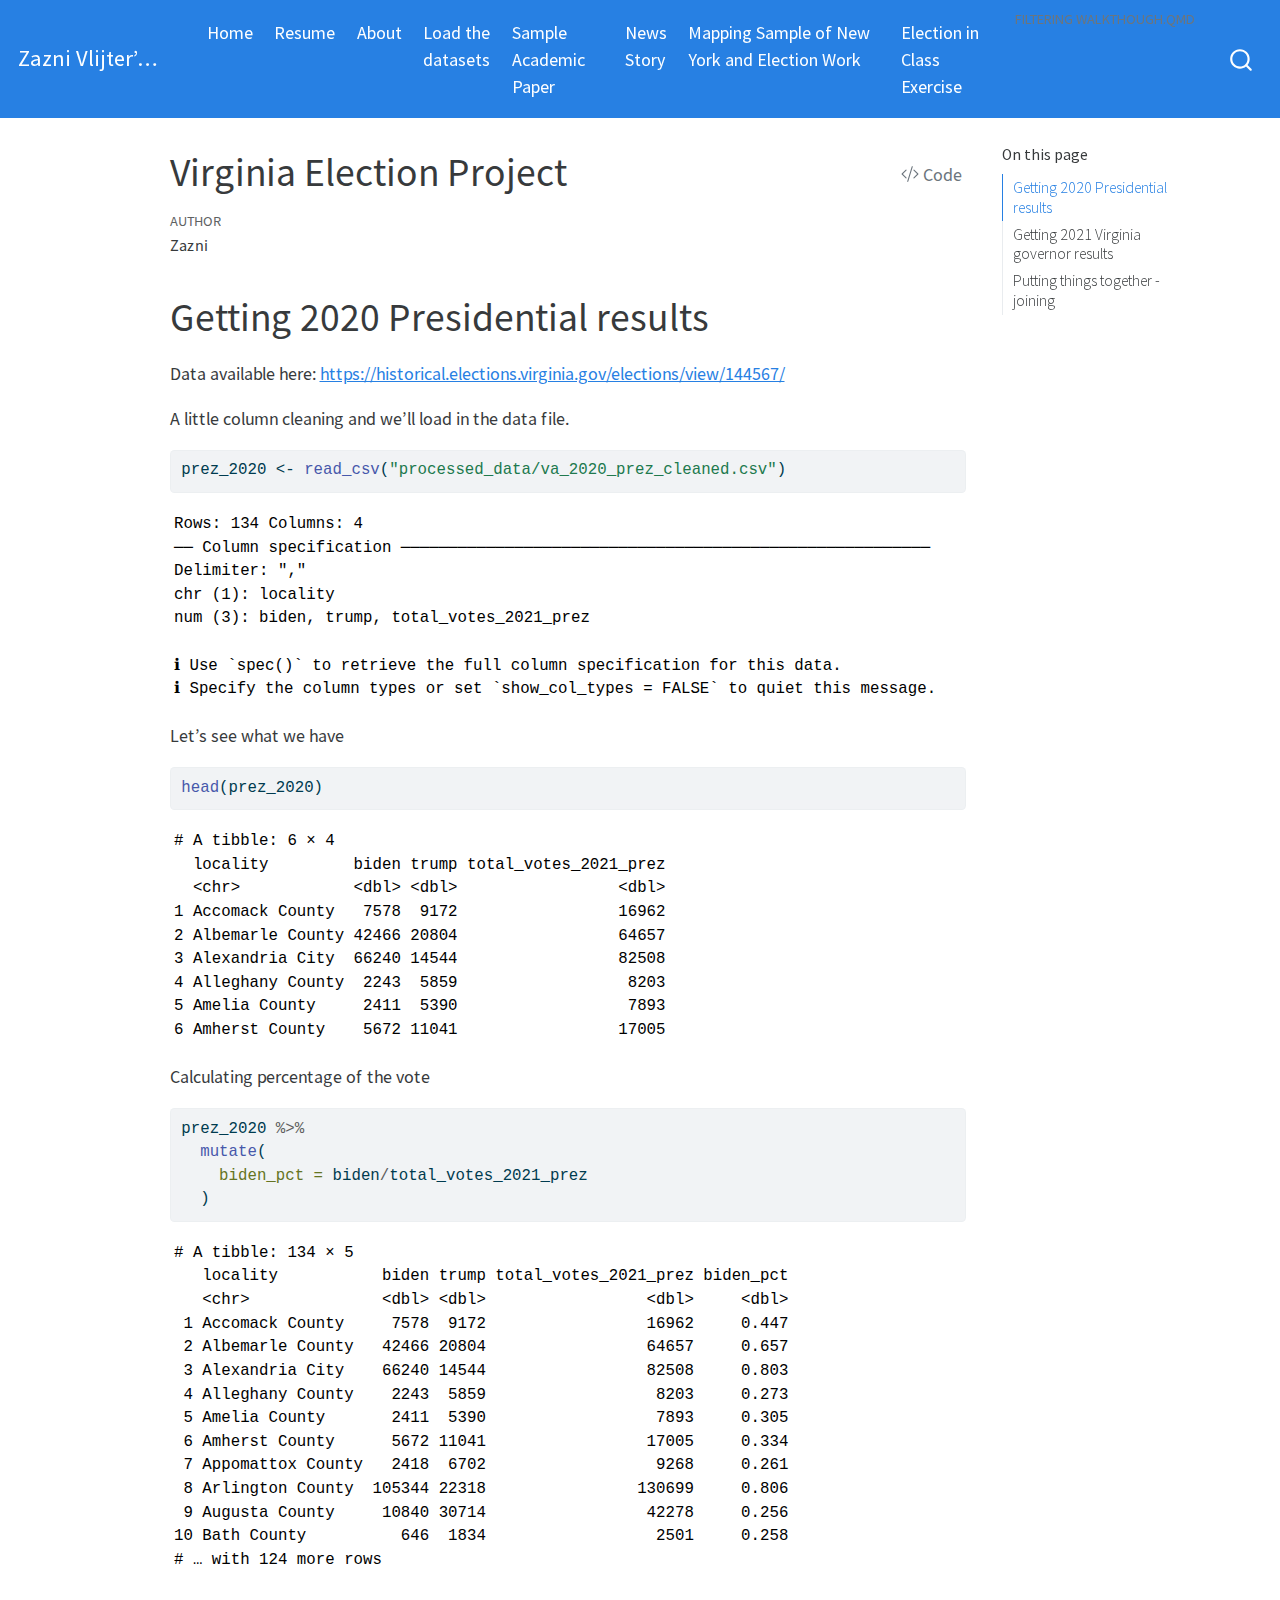
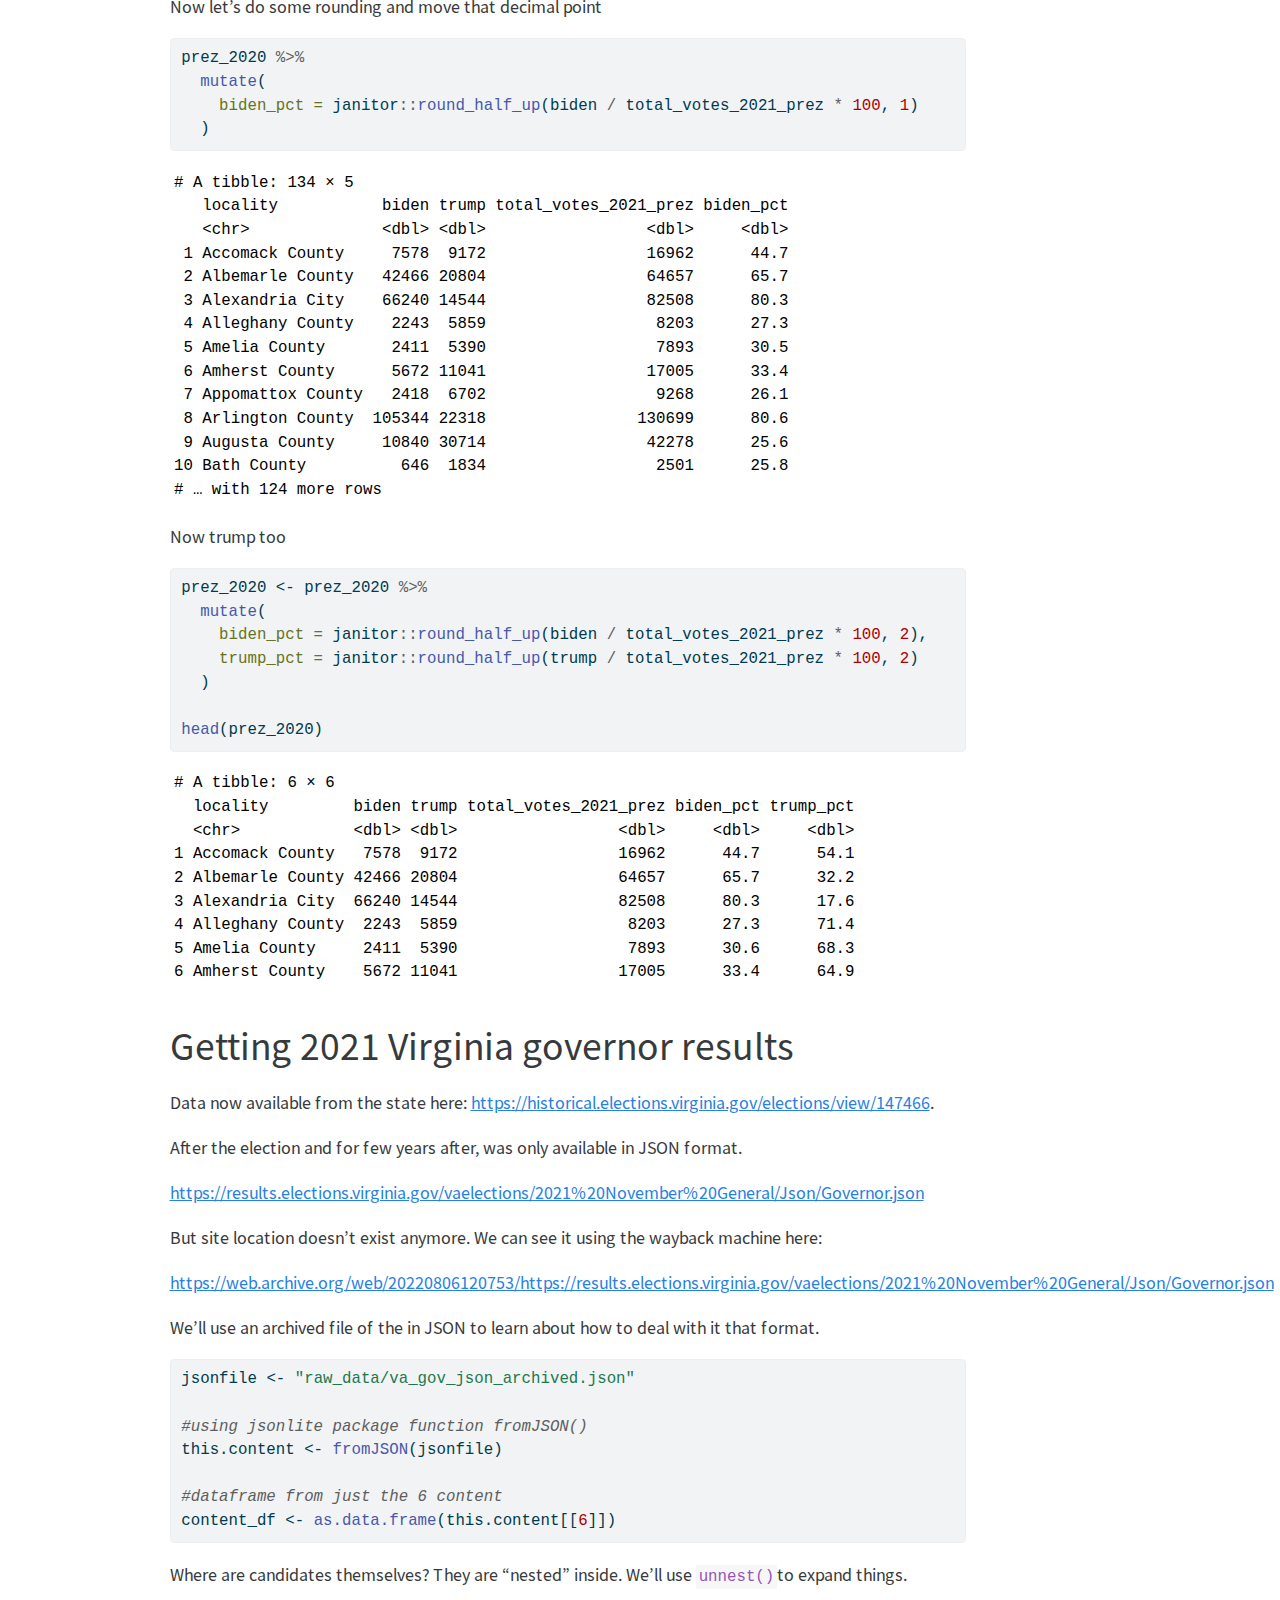
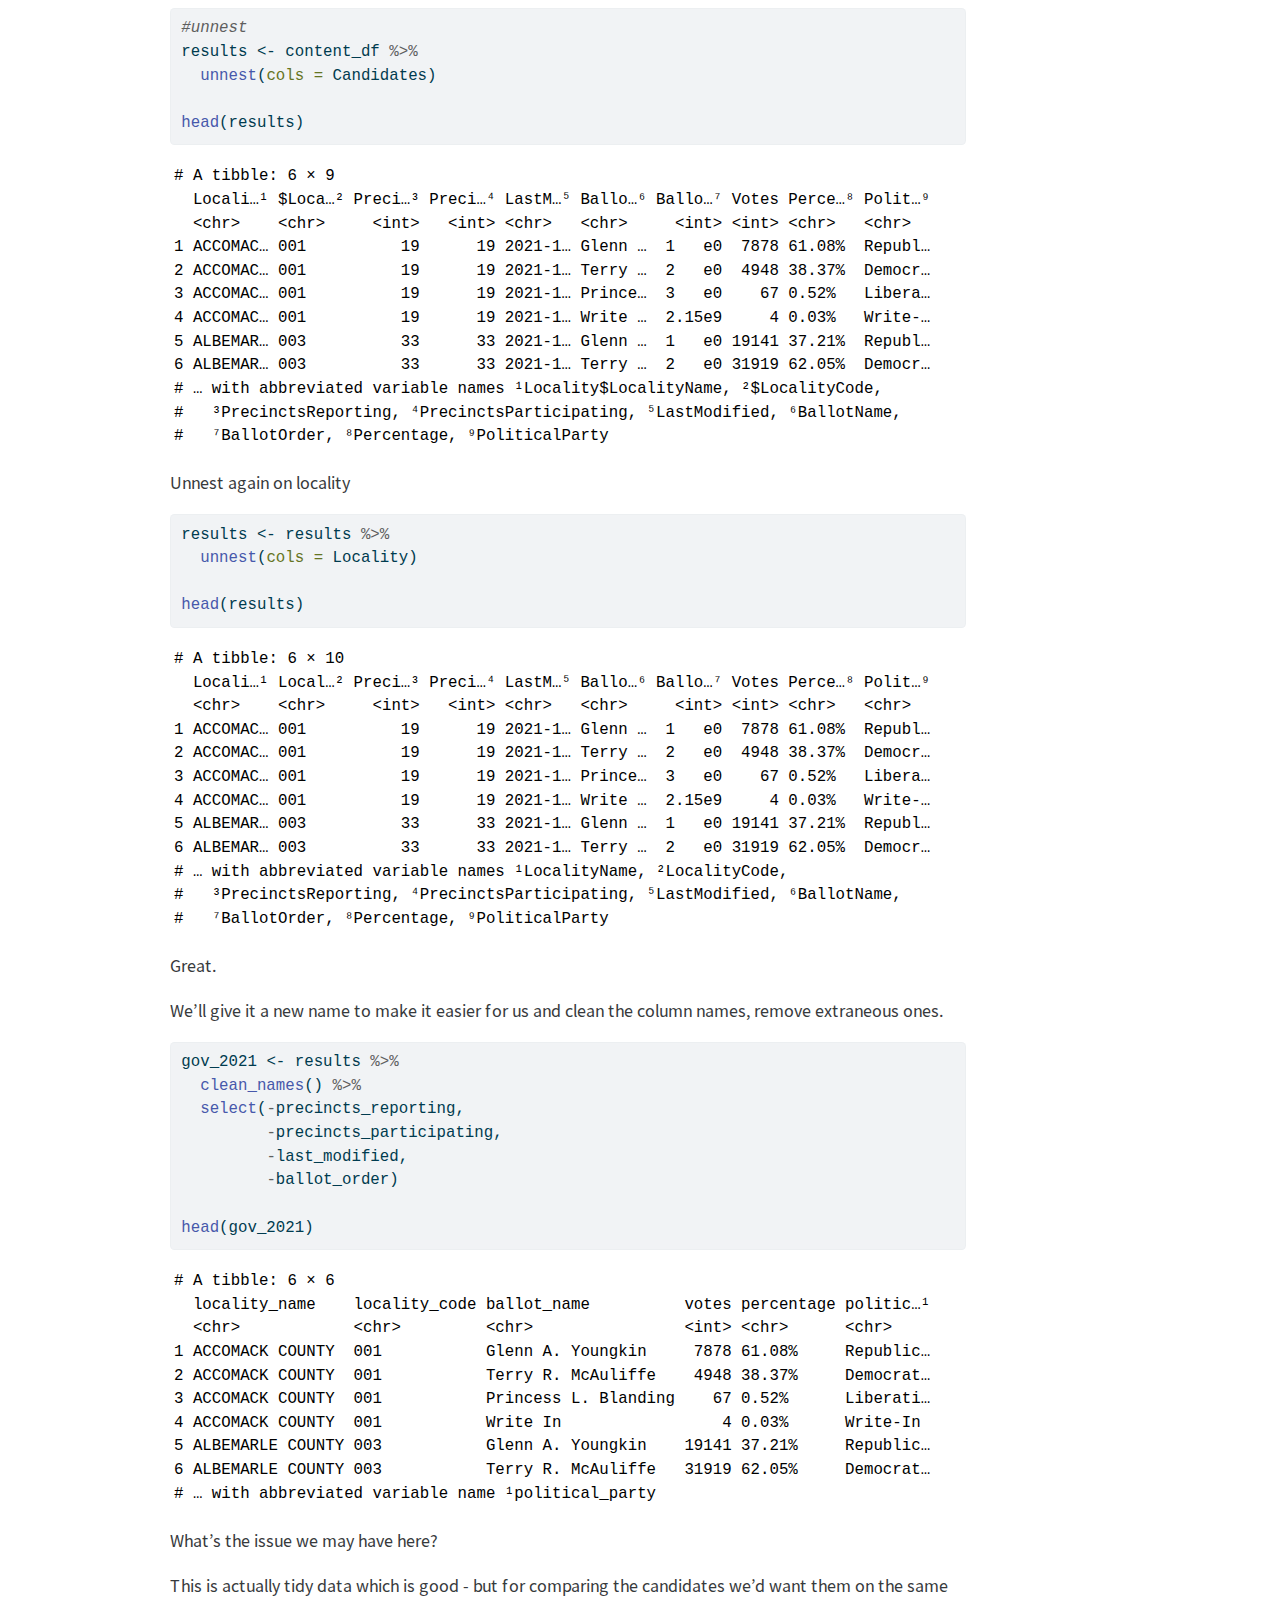
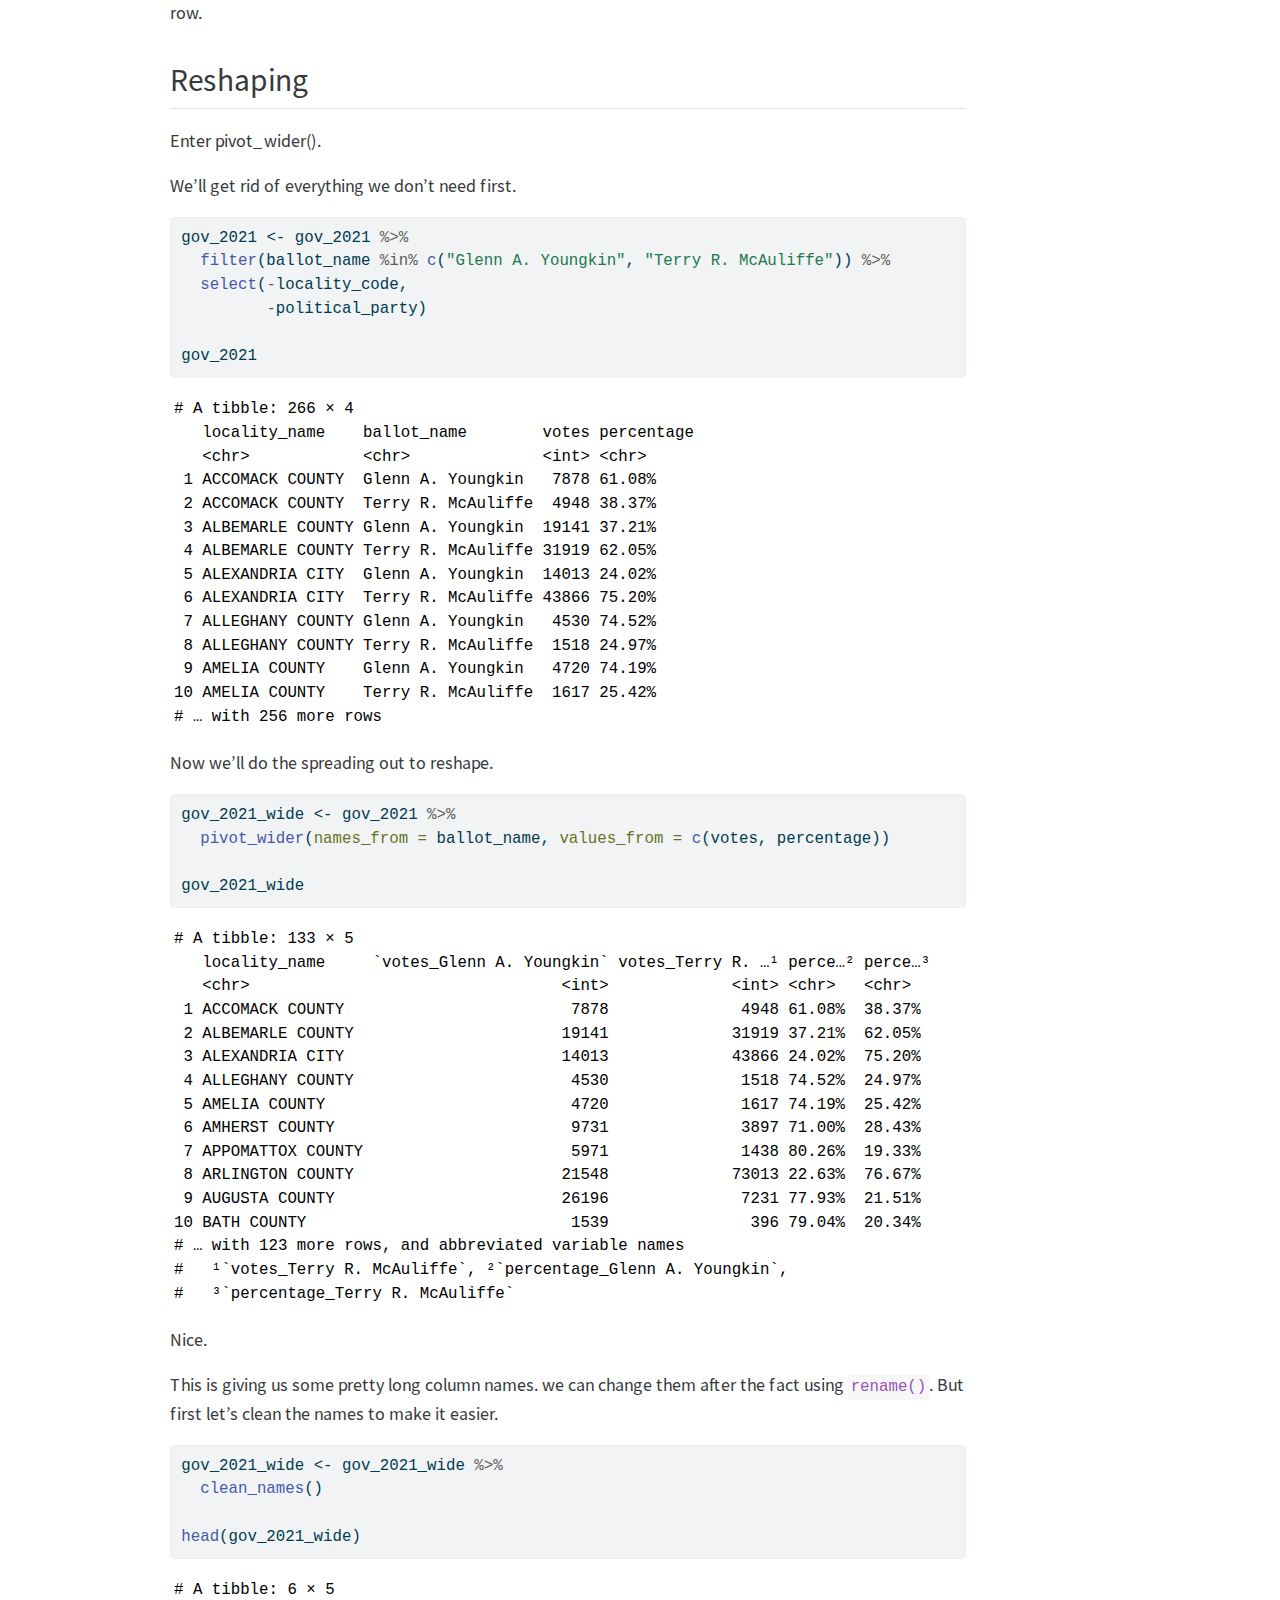
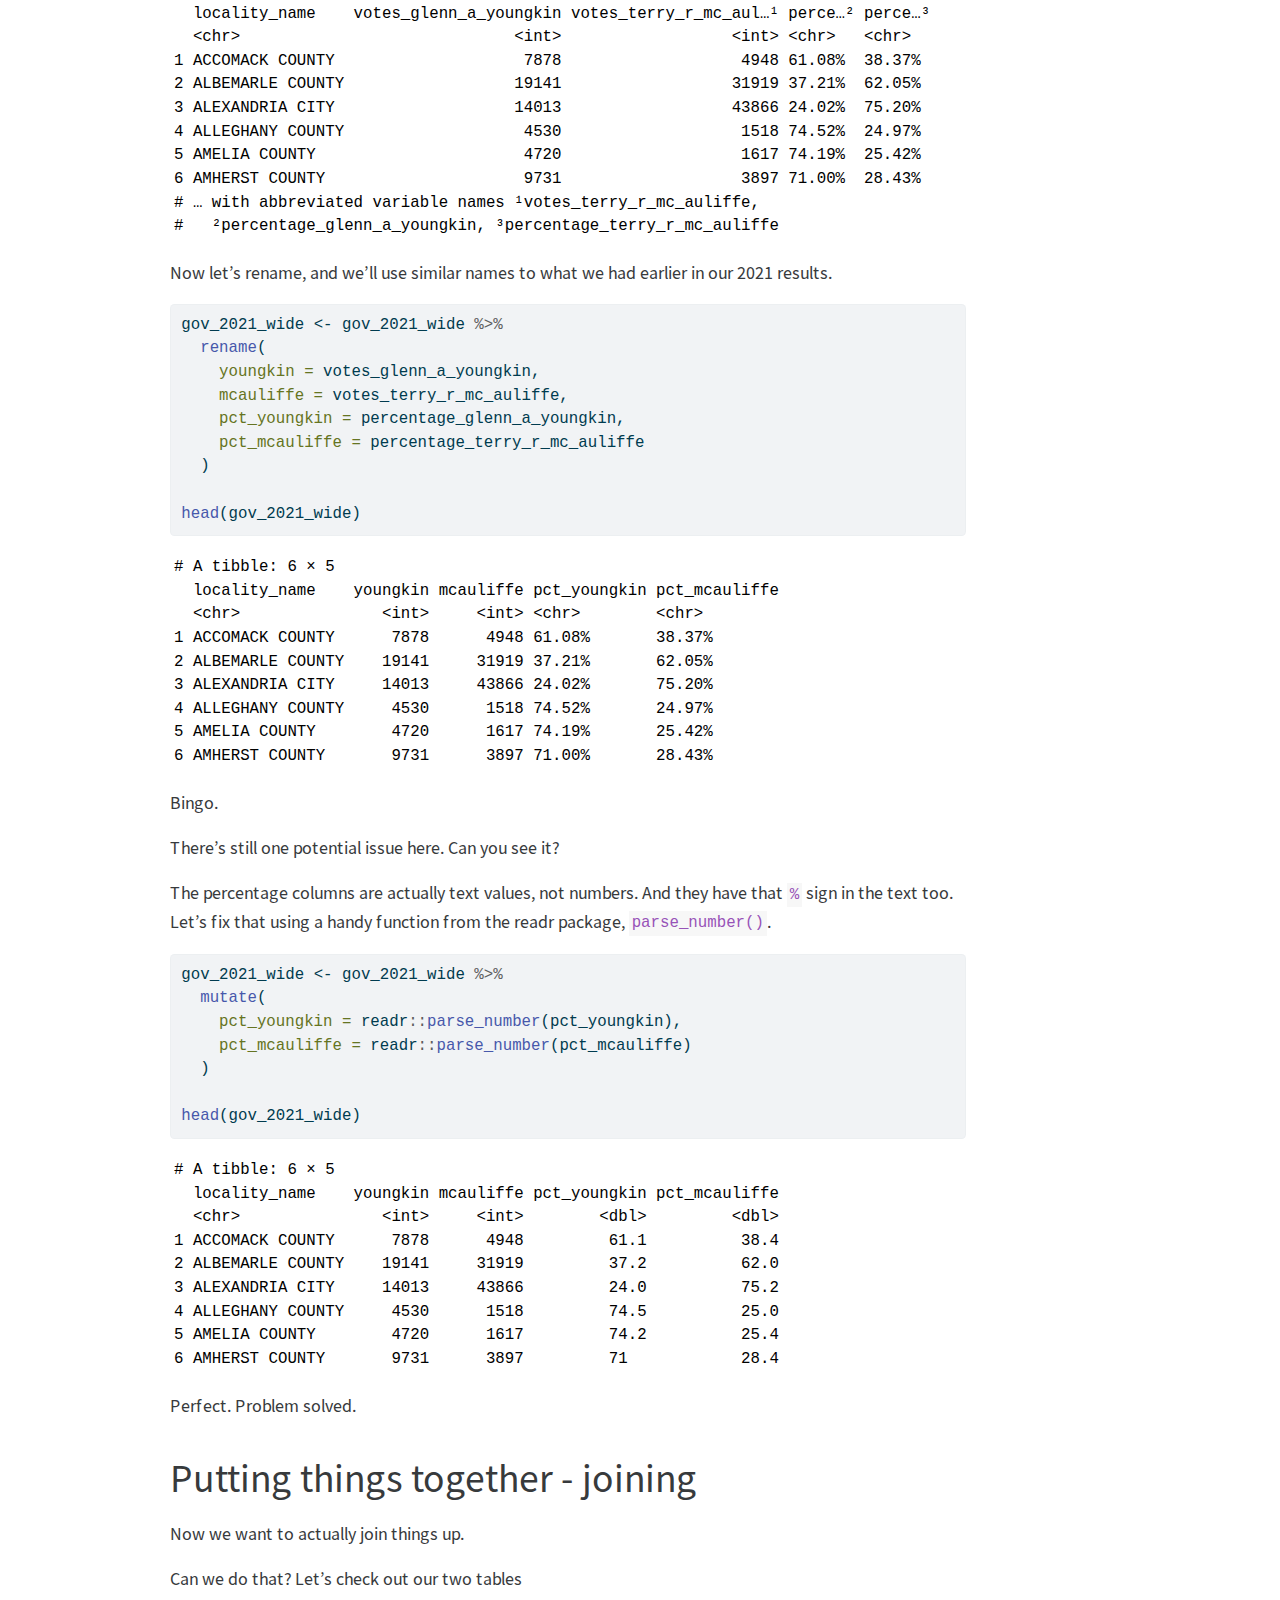
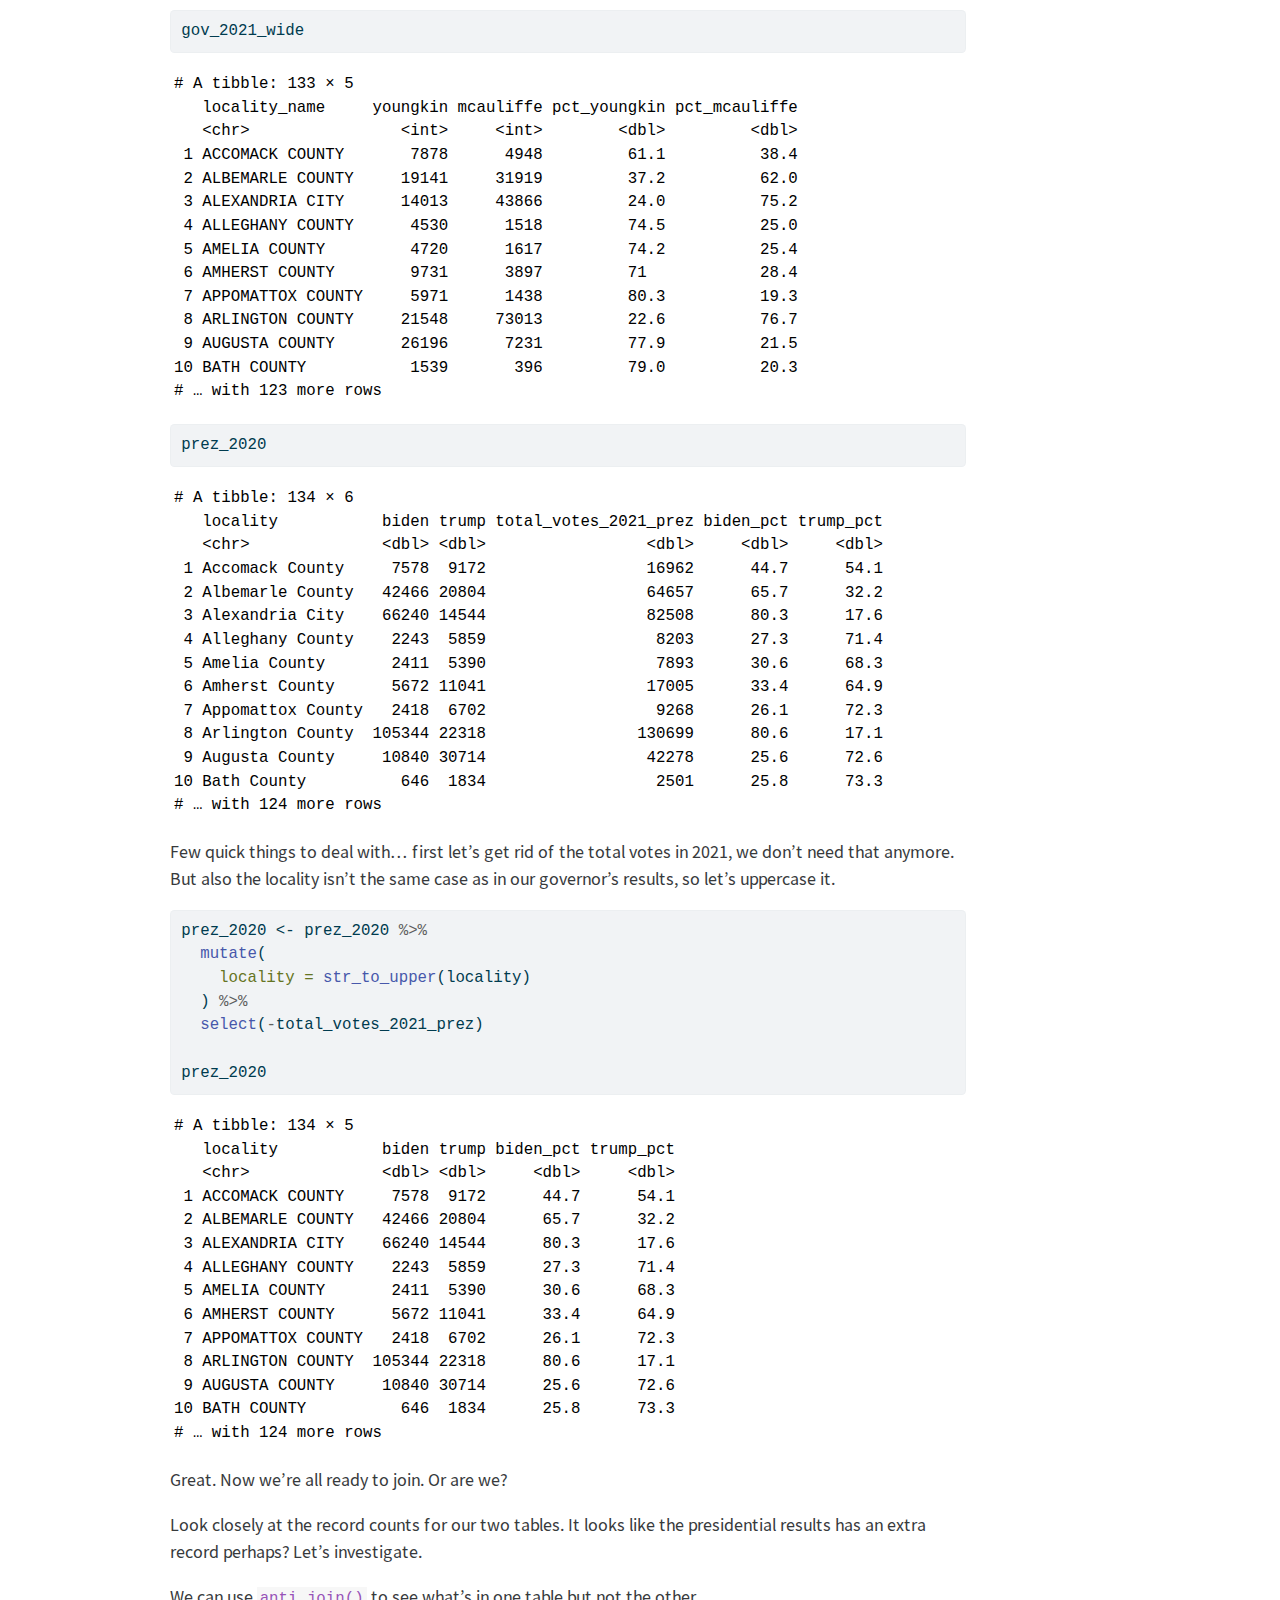
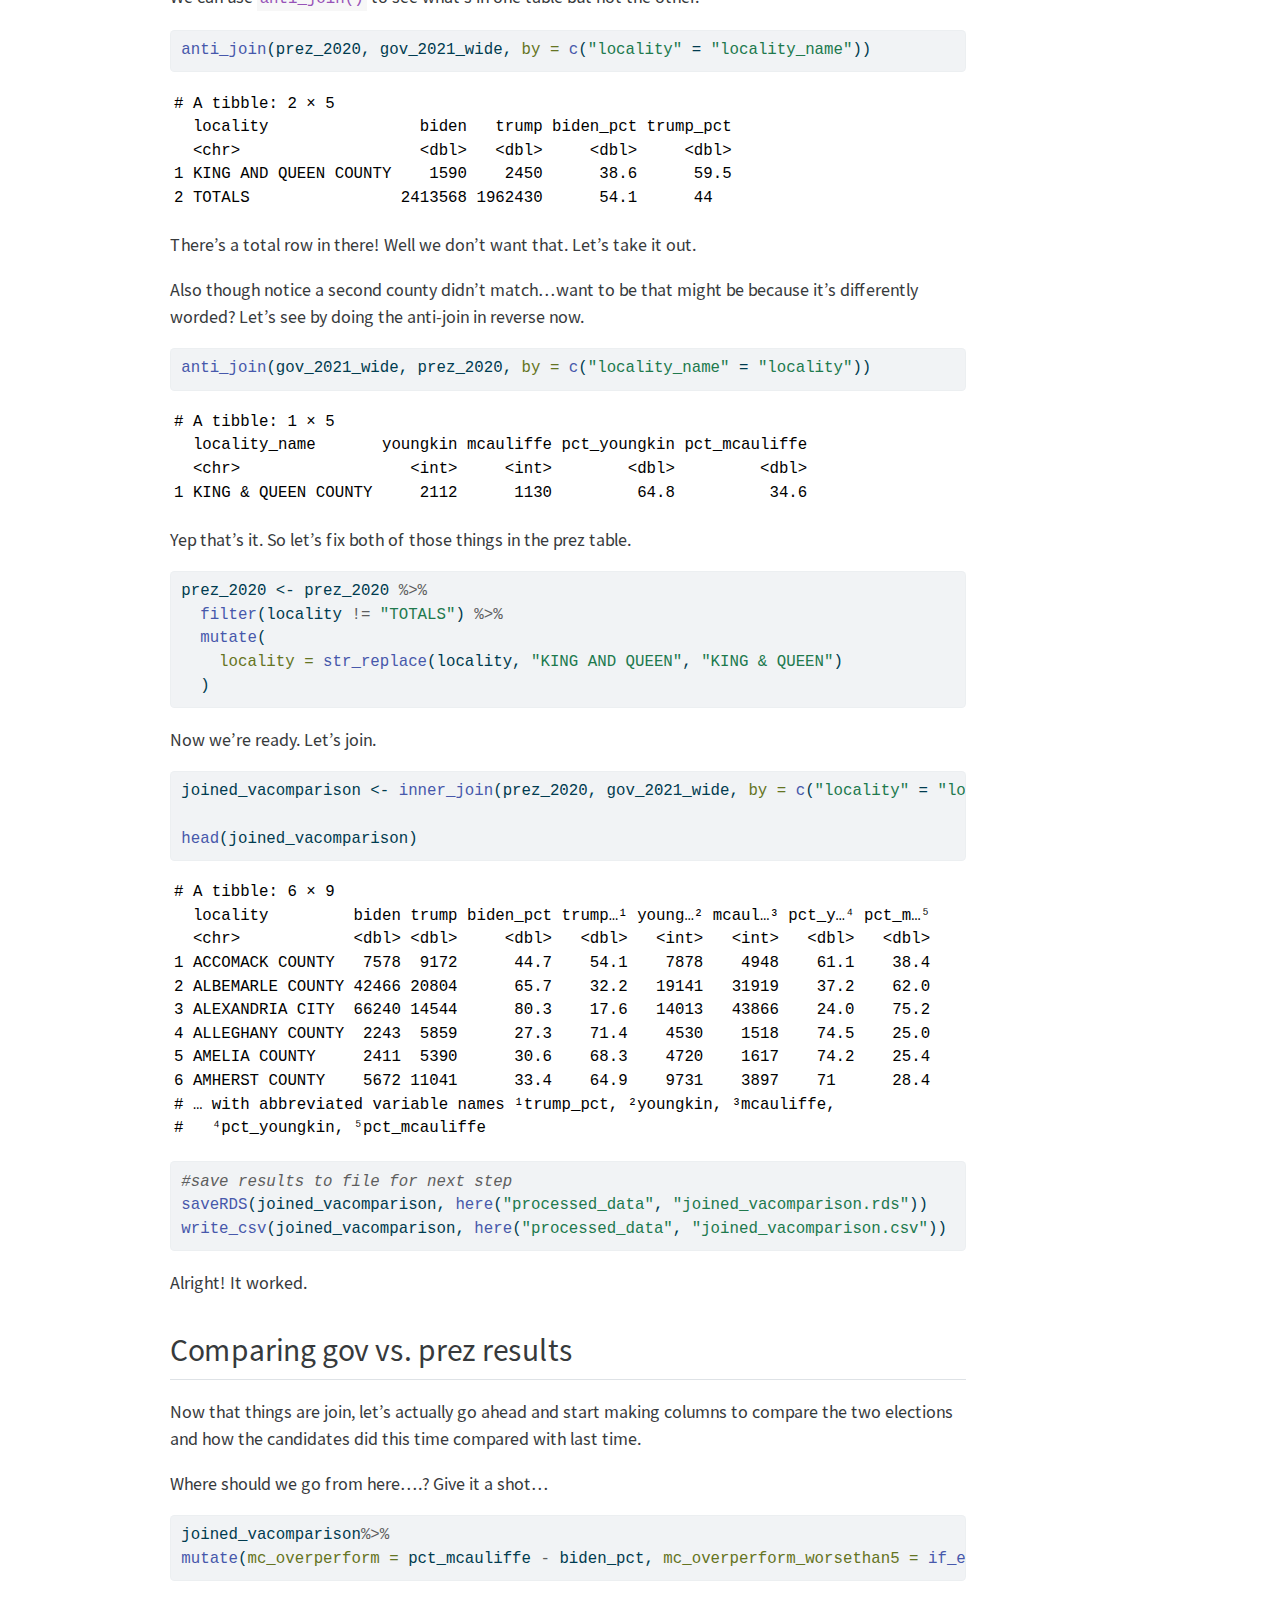
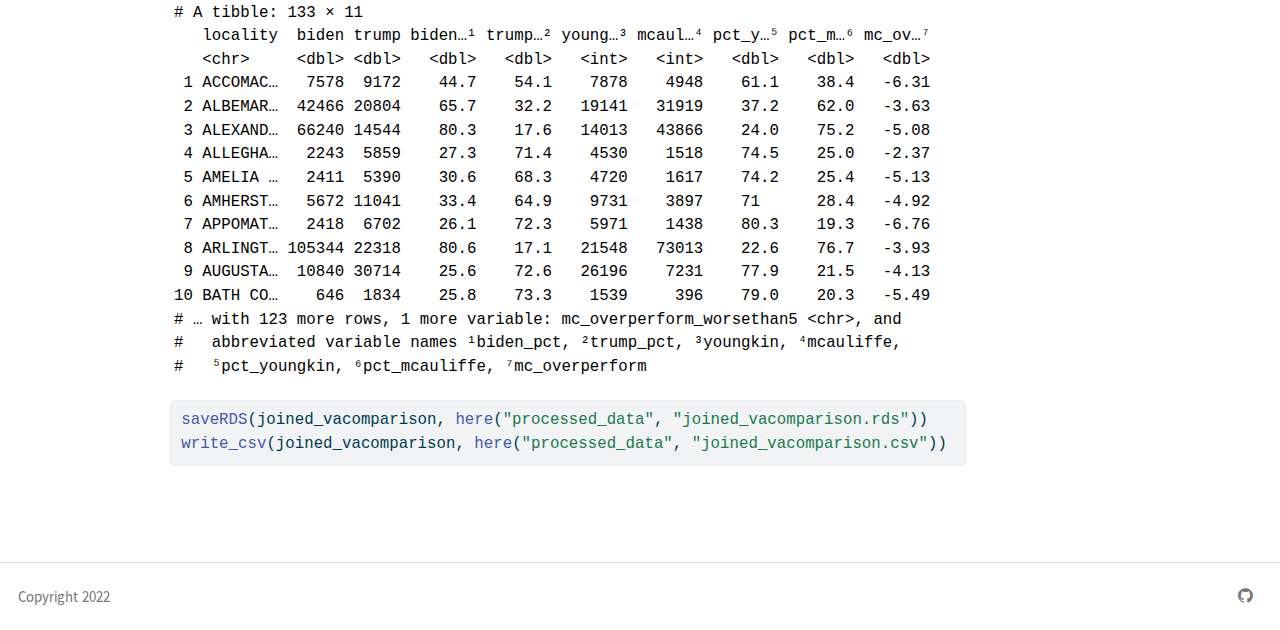
==== docs/01_virginia_election_project_datawrangling.html @ 82a4ec62 "commit all" ====
<!DOCTYPE html>
<html xmlns="http://www.w3.org/1999/xhtml" lang="en" xml:lang="en"><head>

<meta charset="utf-8">
<meta name="generator" content="quarto-1.2.475">

<meta name="viewport" content="width=device-width, initial-scale=1.0, user-scalable=yes">

<meta name="author" content="Zazni">

<title>Zazni Vlijter’s Website - Virginia Election Project</title>
<style>
code{white-space: pre-wrap;}
span.smallcaps{font-variant: small-caps;}
div.columns{display: flex; gap: min(4vw, 1.5em);}
div.column{flex: auto; overflow-x: auto;}
div.hanging-indent{margin-left: 1.5em; text-indent: -1.5em;}
ul.task-list{list-style: none;}
ul.task-list li input[type="checkbox"] {
width: 0.8em;
margin: 0 0.8em 0.2em -1.6em;
vertical-align: middle;
}
pre > code.sourceCode { white-space: pre; position: relative; }
pre > code.sourceCode > span { display: inline-block; line-height: 1.25; }
pre > code.sourceCode > span:empty { height: 1.2em; }
.sourceCode { overflow: visible; }
code.sourceCode > span { color: inherit; text-decoration: inherit; }
div.sourceCode { margin: 1em 0; }
pre.sourceCode { margin: 0; }
@media screen {
div.sourceCode { overflow: auto; }
}
@media print {
pre > code.sourceCode { white-space: pre-wrap; }
pre > code.sourceCode > span { text-indent: -5em; padding-left: 5em; }
}
pre.numberSource code
{ counter-reset: source-line 0; }
pre.numberSource code > span
{ position: relative; left: -4em; counter-increment: source-line; }
pre.numberSource code > span > a:first-child::before
{ content: counter(source-line);
position: relative; left: -1em; text-align: right; vertical-align: baseline;
border: none; display: inline-block;
-webkit-touch-callout: none; -webkit-user-select: none;
-khtml-user-select: none; -moz-user-select: none;
-ms-user-select: none; user-select: none;
padding: 0 4px; width: 4em;
color: #aaaaaa;
}
pre.numberSource { margin-left: 3em; border-left: 1px solid #aaaaaa; padding-left: 4px; }
div.sourceCode
{ }
@media screen {
pre > code.sourceCode > span > a:first-child::before { text-decoration: underline; }
}
code span.al { color: #ff0000; font-weight: bold; } 
code span.an { color: #60a0b0; font-weight: bold; font-style: italic; } 
code span.at { color: #7d9029; } 
code span.bn { color: #40a070; } 
code span.bu { color: #008000; } 
code span.cf { color: #007020; font-weight: bold; } 
code span.ch { color: #4070a0; } 
code span.cn { color: #880000; } 
code span.co { color: #60a0b0; font-style: italic; } 
code span.cv { color: #60a0b0; font-weight: bold; font-style: italic; } 
code span.do { color: #ba2121; font-style: italic; } 
code span.dt { color: #902000; } 
code span.dv { color: #40a070; } 
code span.er { color: #ff0000; font-weight: bold; } 
code span.ex { } 
code span.fl { color: #40a070; } 
code span.fu { color: #06287e; } 
code span.im { color: #008000; font-weight: bold; } 
code span.in { color: #60a0b0; font-weight: bold; font-style: italic; } 
code span.kw { color: #007020; font-weight: bold; } 
code span.op { color: #666666; } 
code span.ot { color: #007020; } 
code span.pp { color: #bc7a00; } 
code span.sc { color: #4070a0; } 
code span.ss { color: #bb6688; } 
code span.st { color: #4070a0; } 
code span.va { color: #19177c; } 
code span.vs { color: #4070a0; } 
code span.wa { color: #60a0b0; font-weight: bold; font-style: italic; } 
</style>


<script>const headroomChanged = new CustomEvent("quarto-hrChanged", {
  detail: {},
  bubbles: true,
  cancelable: false,
  composed: false,
});

window.document.addEventListener("DOMContentLoaded", function () {
  let init = false;

  function throttle(func, wait) {
    var timeout;
    return function () {
      const context = this;
      const args = arguments;
      const later = function () {
        clearTimeout(timeout);
        timeout = null;
        func.apply(context, args);
      };

      if (!timeout) {
        timeout = setTimeout(later, wait);
      }
    };
  }

  function headerOffset() {
    // Set an offset if there is are fixed top navbar
    const headerEl = window.document.querySelector("header.fixed-top");
    if (headerEl) {
      return headerEl.clientHeight;
    } else {
      return 0;
    }
  }

  function footerOffset() {
    const footerEl = window.document.querySelector("footer.footer");
    if (footerEl) {
      return footerEl.clientHeight;
    } else {
      return 0;
    }
  }

  function updateDocumentOffsetWithoutAnimation() {
    updateDocumentOffset(false);
  }

  function updateDocumentOffset(animated) {
    // set body offset
    const topOffset = headerOffset();
    const bodyOffset = topOffset + footerOffset();
    const bodyEl = window.document.body;
    bodyEl.setAttribute("data-bs-offset", topOffset);
    bodyEl.style.paddingTop = topOffset + "px";

    // deal with sidebar offsets
    const sidebars = window.document.querySelectorAll(
      ".sidebar, .headroom-target"
    );
    sidebars.forEach((sidebar) => {
      if (!animated) {
        sidebar.classList.add("notransition");
        // Remove the no transition class after the animation has time to complete
        setTimeout(function () {
          sidebar.classList.remove("notransition");
        }, 201);
      }

      if (window.Headroom && sidebar.classList.contains("sidebar-unpinned")) {
        sidebar.style.top = "0";
        sidebar.style.maxHeight = "100vh";
      } else {
        sidebar.style.top = topOffset + "px";
        sidebar.style.maxHeight = "calc(100vh - " + topOffset + "px)";
      }
    });

    // allow space for footer
    const mainContainer = window.document.querySelector(".quarto-container");
    if (mainContainer) {
      mainContainer.style.minHeight = "calc(100vh - " + bodyOffset + "px)";
    }

    // link offset
    let linkStyle = window.document.querySelector("#quarto-target-style");
    if (!linkStyle) {
      linkStyle = window.document.createElement("style");
      linkStyle.setAttribute("id", "quarto-target-style");
      window.document.head.appendChild(linkStyle);
    }
    while (linkStyle.firstChild) {
      linkStyle.removeChild(linkStyle.firstChild);
    }
    if (topOffset > 0) {
      linkStyle.appendChild(
        window.document.createTextNode(`
      section:target::before {
        content: "";
        display: block;
        height: ${topOffset}px;
        margin: -${topOffset}px 0 0;
      }`)
      );
    }
    if (init) {
      window.dispatchEvent(headroomChanged);
    }
    init = true;
  }

  // initialize headroom
  var header = window.document.querySelector("#quarto-header");
  if (header && window.Headroom) {
    const headroom = new window.Headroom(header, {
      tolerance: 5,
      onPin: function () {
        const sidebars = window.document.querySelectorAll(
          ".sidebar, .headroom-target"
        );
        sidebars.forEach((sidebar) => {
          sidebar.classList.remove("sidebar-unpinned");
        });
        updateDocumentOffset();
      },
      onUnpin: function () {
        const sidebars = window.document.querySelectorAll(
          ".sidebar, .headroom-target"
        );
        sidebars.forEach((sidebar) => {
          sidebar.classList.add("sidebar-unpinned");
        });
        updateDocumentOffset();
      },
    });
    headroom.init();

    let frozen = false;
    window.quartoToggleHeadroom = function () {
      if (frozen) {
        headroom.unfreeze();
        frozen = false;
      } else {
        headroom.freeze();
        frozen = true;
      }
    };
  }

  // Observe size changed for the header
  const headerEl = window.document.querySelector("header.fixed-top");
  if (headerEl && window.ResizeObserver) {
    const observer = new window.ResizeObserver(
      updateDocumentOffsetWithoutAnimation
    );
    observer.observe(headerEl, {
      attributes: true,
      childList: true,
      characterData: true,
    });
  } else {
    window.addEventListener(
      "resize",
      throttle(updateDocumentOffsetWithoutAnimation, 50)
    );
  }
  setTimeout(updateDocumentOffsetWithoutAnimation, 250);

  // fixup index.html links if we aren't on the filesystem
  if (window.location.protocol !== "file:") {
    const links = window.document.querySelectorAll("a");
    for (let i = 0; i < links.length; i++) {
      links[i].href = links[i].href.replace(/\/index\.html/, "/");
    }

    // Fixup any sharing links that require urls
    // Append url to any sharing urls
    const sharingLinks = window.document.querySelectorAll(
      "a.sidebar-tools-main-item"
    );
    for (let i = 0; i < sharingLinks.length; i++) {
      const sharingLink = sharingLinks[i];
      const href = sharingLink.getAttribute("href");
      if (href) {
        sharingLink.setAttribute(
          "href",
          href.replace("|url|", window.location.href)
        );
      }
    }

    // Scroll the active navigation item into view, if necessary
    const navSidebar = window.document.querySelector("nav#quarto-sidebar");
    if (navSidebar) {
      // Find the active item
      const activeItem = navSidebar.querySelector("li.sidebar-item a.active");
      if (activeItem) {
        // Wait for the scroll height and height to resolve by observing size changes on the
        // nav element that is scrollable
        const resizeObserver = new ResizeObserver((_entries) => {
          // The bottom of the element
          const elBottom = activeItem.offsetTop;
          const viewBottom = navSidebar.scrollTop + navSidebar.clientHeight;

          // The element height and scroll height are the same, then we are still loading
          if (viewBottom !== navSidebar.scrollHeight) {
            // Determine if the item isn't visible and scroll to it
            if (elBottom >= viewBottom) {
              navSidebar.scrollTop = elBottom;
            }

            // stop observing now since we've completed the scroll
            resizeObserver.unobserve(navSidebar);
          }
        });
        resizeObserver.observe(navSidebar);
      }
    }
  }
});
</script>
<script>/*!
 * headroom.js v0.12.0 - Give your page some headroom. Hide your header until you need it
 * Copyright (c) 2020 Nick Williams - http://wicky.nillia.ms/headroom.js
 * License: MIT
 */

!function(t,n){"object"==typeof exports&&"undefined"!=typeof module?module.exports=n():"function"==typeof define&&define.amd?define(n):(t=t||self).Headroom=n()}(this,function(){"use strict";function t(){return"undefined"!=typeof window}function d(t){return function(t){return t&&t.document&&function(t){return 9===t.nodeType}(t.document)}(t)?function(t){var n=t.document,o=n.body,s=n.documentElement;return{scrollHeight:function(){return Math.max(o.scrollHeight,s.scrollHeight,o.offsetHeight,s.offsetHeight,o.clientHeight,s.clientHeight)},height:function(){return t.innerHeight||s.clientHeight||o.clientHeight},scrollY:function(){return void 0!==t.pageYOffset?t.pageYOffset:(s||o.parentNode||o).scrollTop}}}(t):function(t){return{scrollHeight:function(){return Math.max(t.scrollHeight,t.offsetHeight,t.clientHeight)},height:function(){return Math.max(t.offsetHeight,t.clientHeight)},scrollY:function(){return t.scrollTop}}}(t)}function n(t,s,e){var n,o=function(){var n=!1;try{var t={get passive(){n=!0}};window.addEventListener("test",t,t),window.removeEventListener("test",t,t)}catch(t){n=!1}return n}(),i=!1,r=d(t),l=r.scrollY(),a={};function c(){var t=Math.round(r.scrollY()),n=r.height(),o=r.scrollHeight();a.scrollY=t,a.lastScrollY=l,a.direction=l<t?"down":"up",a.distance=Math.abs(t-l),a.isOutOfBounds=t<0||o<t+n,a.top=t<=s.offset[a.direction],a.bottom=o<=t+n,a.toleranceExceeded=a.distance>s.tolerance[a.direction],e(a),l=t,i=!1}function h(){i||(i=!0,n=requestAnimationFrame(c))}var u=!!o&&{passive:!0,capture:!1};return t.addEventListener("scroll",h,u),c(),{destroy:function(){cancelAnimationFrame(n),t.removeEventListener("scroll",h,u)}}}function o(t){return t===Object(t)?t:{down:t,up:t}}function s(t,n){n=n||{},Object.assign(this,s.options,n),this.classes=Object.assign({},s.options.classes,n.classes),this.elem=t,this.tolerance=o(this.tolerance),this.offset=o(this.offset),this.initialised=!1,this.frozen=!1}return s.prototype={constructor:s,init:function(){return s.cutsTheMustard&&!this.initialised&&(this.addClass("initial"),this.initialised=!0,setTimeout(function(t){t.scrollTracker=n(t.scroller,{offset:t.offset,tolerance:t.tolerance},t.update.bind(t))},100,this)),this},destroy:function(){this.initialised=!1,Object.keys(this.classes).forEach(this.removeClass,this),this.scrollTracker.destroy()},unpin:function(){!this.hasClass("pinned")&&this.hasClass("unpinned")||(this.addClass("unpinned"),this.removeClass("pinned"),this.onUnpin&&this.onUnpin.call(this))},pin:function(){this.hasClass("unpinned")&&(this.addClass("pinned"),this.removeClass("unpinned"),this.onPin&&this.onPin.call(this))},freeze:function(){this.frozen=!0,this.addClass("frozen")},unfreeze:function(){this.frozen=!1,this.removeClass("frozen")},top:function(){this.hasClass("top")||(this.addClass("top"),this.removeClass("notTop"),this.onTop&&this.onTop.call(this))},notTop:function(){this.hasClass("notTop")||(this.addClass("notTop"),this.removeClass("top"),this.onNotTop&&this.onNotTop.call(this))},bottom:function(){this.hasClass("bottom")||(this.addClass("bottom"),this.removeClass("notBottom"),this.onBottom&&this.onBottom.call(this))},notBottom:function(){this.hasClass("notBottom")||(this.addClass("notBottom"),this.removeClass("bottom"),this.onNotBottom&&this.onNotBottom.call(this))},shouldUnpin:function(t){return"down"===t.direction&&!t.top&&t.toleranceExceeded},shouldPin:function(t){return"up"===t.direction&&t.toleranceExceeded||t.top},addClass:function(t){this.elem.classList.add.apply(this.elem.classList,this.classes[t].split(" "))},removeClass:function(t){this.elem.classList.remove.apply(this.elem.classList,this.classes[t].split(" "))},hasClass:function(t){return this.classes[t].split(" ").every(function(t){return this.classList.contains(t)},this.elem)},update:function(t){t.isOutOfBounds||!0!==this.frozen&&(t.top?this.top():this.notTop(),t.bottom?this.bottom():this.notBottom(),this.shouldUnpin(t)?this.unpin():this.shouldPin(t)&&this.pin())}},s.options={tolerance:{up:0,down:0},offset:0,scroller:t()?window:null,classes:{frozen:"headroom--frozen",pinned:"headroom--pinned",unpinned:"headroom--unpinned",top:"headroom--top",notTop:"headroom--not-top",bottom:"headroom--bottom",notBottom:"headroom--not-bottom",initial:"headroom"}},s.cutsTheMustard=!!(t()&&function(){}.bind&&"classList"in document.documentElement&&Object.assign&&Object.keys&&requestAnimationFrame),s});
</script>
<script>/*!
 * clipboard.js v2.0.10
 * https://clipboardjs.com/
 *
 * Licensed MIT © Zeno Rocha
 */
!function(t,e){"object"==typeof exports&&"object"==typeof module?module.exports=e():"function"==typeof define&&define.amd?define([],e):"object"==typeof exports?exports.ClipboardJS=e():t.ClipboardJS=e()}(this,function(){return n={686:function(t,e,n){"use strict";n.d(e,{default:function(){return o}});var e=n(279),i=n.n(e),e=n(370),u=n.n(e),e=n(817),c=n.n(e);function a(t){try{return document.execCommand(t)}catch(t){return}}var f=function(t){t=c()(t);return a("cut"),t};var l=function(t){var e,n,o,r=1<arguments.length&&void 0!==arguments[1]?arguments[1]:{container:document.body},i="";return"string"==typeof t?(e=t,n="rtl"===document.documentElement.getAttribute("dir"),(o=document.createElement("textarea")).style.fontSize="12pt",o.style.border="0",o.style.padding="0",o.style.margin="0",o.style.position="absolute",o.style[n?"right":"left"]="-9999px",n=window.pageYOffset||document.documentElement.scrollTop,o.style.top="".concat(n,"px"),o.setAttribute("readonly",""),o.value=e,o=o,r.container.appendChild(o),i=c()(o),a("copy"),o.remove()):(i=c()(t),a("copy")),i};function r(t){return(r="function"==typeof Symbol&&"symbol"==typeof Symbol.iterator?function(t){return typeof t}:function(t){return t&&"function"==typeof Symbol&&t.constructor===Symbol&&t!==Symbol.prototype?"symbol":typeof t})(t)}var s=function(){var t=0<arguments.length&&void 0!==arguments[0]?arguments[0]:{},e=t.action,n=void 0===e?"copy":e,o=t.container,e=t.target,t=t.text;if("copy"!==n&&"cut"!==n)throw new Error('Invalid "action" value, use either "copy" or "cut"');if(void 0!==e){if(!e||"object"!==r(e)||1!==e.nodeType)throw new Error('Invalid "target" value, use a valid Element');if("copy"===n&&e.hasAttribute("disabled"))throw new Error('Invalid "target" attribute. Please use "readonly" instead of "disabled" attribute');if("cut"===n&&(e.hasAttribute("readonly")||e.hasAttribute("disabled")))throw new Error('Invalid "target" attribute. You can\'t cut text from elements with "readonly" or "disabled" attributes')}return t?l(t,{container:o}):e?"cut"===n?f(e):l(e,{container:o}):void 0};function p(t){return(p="function"==typeof Symbol&&"symbol"==typeof Symbol.iterator?function(t){return typeof t}:function(t){return t&&"function"==typeof Symbol&&t.constructor===Symbol&&t!==Symbol.prototype?"symbol":typeof t})(t)}function d(t,e){for(var n=0;n<e.length;n++){var o=e[n];o.enumerable=o.enumerable||!1,o.configurable=!0,"value"in o&&(o.writable=!0),Object.defineProperty(t,o.key,o)}}function y(t,e){return(y=Object.setPrototypeOf||function(t,e){return t.__proto__=e,t})(t,e)}function h(n){var o=function(){if("undefined"==typeof Reflect||!Reflect.construct)return!1;if(Reflect.construct.sham)return!1;if("function"==typeof Proxy)return!0;try{return Date.prototype.toString.call(Reflect.construct(Date,[],function(){})),!0}catch(t){return!1}}();return function(){var t,e=m(n);return t=o?(t=m(this).constructor,Reflect.construct(e,arguments,t)):e.apply(this,arguments),e=this,!(t=t)||"object"!==p(t)&&"function"!=typeof t?function(t){if(void 0!==t)return t;throw new ReferenceError("this hasn't been initialised - super() hasn't been called")}(e):t}}function m(t){return(m=Object.setPrototypeOf?Object.getPrototypeOf:function(t){return t.__proto__||Object.getPrototypeOf(t)})(t)}function v(t,e){t="data-clipboard-".concat(t);if(e.hasAttribute(t))return e.getAttribute(t)}var o=function(){!function(t,e){if("function"!=typeof e&&null!==e)throw new TypeError("Super expression must either be null or a function");t.prototype=Object.create(e&&e.prototype,{constructor:{value:t,writable:!0,configurable:!0}}),e&&y(t,e)}(r,i());var t,e,n,o=h(r);function r(t,e){var n;return function(t){if(!(t instanceof r))throw new TypeError("Cannot call a class as a function")}(this),(n=o.call(this)).resolveOptions(e),n.listenClick(t),n}return t=r,n=[{key:"copy",value:function(t){var e=1<arguments.length&&void 0!==arguments[1]?arguments[1]:{container:document.body};return l(t,e)}},{key:"cut",value:function(t){return f(t)}},{key:"isSupported",value:function(){var t=0<arguments.length&&void 0!==arguments[0]?arguments[0]:["copy","cut"],t="string"==typeof t?[t]:t,e=!!document.queryCommandSupported;return t.forEach(function(t){e=e&&!!document.queryCommandSupported(t)}),e}}],(e=[{key:"resolveOptions",value:function(){var t=0<arguments.length&&void 0!==arguments[0]?arguments[0]:{};this.action="function"==typeof t.action?t.action:this.defaultAction,this.target="function"==typeof t.target?t.target:this.defaultTarget,this.text="function"==typeof t.text?t.text:this.defaultText,this.container="object"===p(t.container)?t.container:document.body}},{key:"listenClick",value:function(t){var e=this;this.listener=u()(t,"click",function(t){return e.onClick(t)})}},{key:"onClick",value:function(t){var e=t.delegateTarget||t.currentTarget,n=this.action(e)||"copy",t=s({action:n,container:this.container,target:this.target(e),text:this.text(e)});this.emit(t?"success":"error",{action:n,text:t,trigger:e,clearSelection:function(){e&&e.focus(),document.activeElement.blur(),window.getSelection().removeAllRanges()}})}},{key:"defaultAction",value:function(t){return v("action",t)}},{key:"defaultTarget",value:function(t){t=v("target",t);if(t)return document.querySelector(t)}},{key:"defaultText",value:function(t){return v("text",t)}},{key:"destroy",value:function(){this.listener.destroy()}}])&&d(t.prototype,e),n&&d(t,n),r}()},828:function(t){var e;"undefined"==typeof Element||Element.prototype.matches||((e=Element.prototype).matches=e.matchesSelector||e.mozMatchesSelector||e.msMatchesSelector||e.oMatchesSelector||e.webkitMatchesSelector),t.exports=function(t,e){for(;t&&9!==t.nodeType;){if("function"==typeof t.matches&&t.matches(e))return t;t=t.parentNode}}},438:function(t,e,n){var u=n(828);function i(t,e,n,o,r){var i=function(e,n,t,o){return function(t){t.delegateTarget=u(t.target,n),t.delegateTarget&&o.call(e,t)}}.apply(this,arguments);return t.addEventListener(n,i,r),{destroy:function(){t.removeEventListener(n,i,r)}}}t.exports=function(t,e,n,o,r){return"function"==typeof t.addEventListener?i.apply(null,arguments):"function"==typeof n?i.bind(null,document).apply(null,arguments):("string"==typeof t&&(t=document.querySelectorAll(t)),Array.prototype.map.call(t,function(t){return i(t,e,n,o,r)}))}},879:function(t,n){n.node=function(t){return void 0!==t&&t instanceof HTMLElement&&1===t.nodeType},n.nodeList=function(t){var e=Object.prototype.toString.call(t);return void 0!==t&&("[object NodeList]"===e||"[object HTMLCollection]"===e)&&"length"in t&&(0===t.length||n.node(t[0]))},n.string=function(t){return"string"==typeof t||t instanceof String},n.fn=function(t){return"[object Function]"===Object.prototype.toString.call(t)}},370:function(t,e,n){var f=n(879),l=n(438);t.exports=function(t,e,n){if(!t&&!e&&!n)throw new Error("Missing required arguments");if(!f.string(e))throw new TypeError("Second argument must be a String");if(!f.fn(n))throw new TypeError("Third argument must be a Function");if(f.node(t))return c=e,a=n,(u=t).addEventListener(c,a),{destroy:function(){u.removeEventListener(c,a)}};if(f.nodeList(t))return o=t,r=e,i=n,Array.prototype.forEach.call(o,function(t){t.addEventListener(r,i)}),{destroy:function(){Array.prototype.forEach.call(o,function(t){t.removeEventListener(r,i)})}};if(f.string(t))return t=t,e=e,n=n,l(document.body,t,e,n);throw new TypeError("First argument must be a String, HTMLElement, HTMLCollection, or NodeList");var o,r,i,u,c,a}},817:function(t){t.exports=function(t){var e,n="SELECT"===t.nodeName?(t.focus(),t.value):"INPUT"===t.nodeName||"TEXTAREA"===t.nodeName?((e=t.hasAttribute("readonly"))||t.setAttribute("readonly",""),t.select(),t.setSelectionRange(0,t.value.length),e||t.removeAttribute("readonly"),t.value):(t.hasAttribute("contenteditable")&&t.focus(),n=window.getSelection(),(e=document.createRange()).selectNodeContents(t),n.removeAllRanges(),n.addRange(e),n.toString());return n}},279:function(t){function e(){}e.prototype={on:function(t,e,n){var o=this.e||(this.e={});return(o[t]||(o[t]=[])).push({fn:e,ctx:n}),this},once:function(t,e,n){var o=this;function r(){o.off(t,r),e.apply(n,arguments)}return r._=e,this.on(t,r,n)},emit:function(t){for(var e=[].slice.call(arguments,1),n=((this.e||(this.e={}))[t]||[]).slice(),o=0,r=n.length;o<r;o++)n[o].fn.apply(n[o].ctx,e);return this},off:function(t,e){var n=this.e||(this.e={}),o=n[t],r=[];if(o&&e)for(var i=0,u=o.length;i<u;i++)o[i].fn!==e&&o[i].fn._!==e&&r.push(o[i]);return r.length?n[t]=r:delete n[t],this}},t.exports=e,t.exports.TinyEmitter=e}},r={},o.n=function(t){var e=t&&t.__esModule?function(){return t.default}:function(){return t};return o.d(e,{a:e}),e},o.d=function(t,e){for(var n in e)o.o(e,n)&&!o.o(t,n)&&Object.defineProperty(t,n,{enumerable:!0,get:e[n]})},o.o=function(t,e){return Object.prototype.hasOwnProperty.call(t,e)},o(686).default;function o(t){if(r[t])return r[t].exports;var e=r[t]={exports:{}};return n[t](e,e.exports,o),e.exports}var n,r});</script>
<script>/*! @algolia/autocomplete-js 1.5.3 | MIT License | © Algolia, Inc. and contributors | https://github.com/algolia/autocomplete */
!function(e,t){"object"==typeof exports&&"undefined"!=typeof module?t(exports):"function"==typeof define&&define.amd?define(["exports"],t):t((e="undefined"!=typeof globalThis?globalThis:e||self)["@algolia/autocomplete-js"]={})}(this,(function(e){"use strict";function t(e,t){var n=Object.keys(e);if(Object.getOwnPropertySymbols){var r=Object.getOwnPropertySymbols(e);t&&(r=r.filter((function(t){return Object.getOwnPropertyDescriptor(e,t).enumerable}))),n.push.apply(n,r)}return n}function n(e){for(var n=1;n<arguments.length;n++){var r=null!=arguments[n]?arguments[n]:{};n%2?t(Object(r),!0).forEach((function(t){o(e,t,r[t])})):Object.getOwnPropertyDescriptors?Object.defineProperties(e,Object.getOwnPropertyDescriptors(r)):t(Object(r)).forEach((function(t){Object.defineProperty(e,t,Object.getOwnPropertyDescriptor(r,t))}))}return e}function r(e){return r="function"==typeof Symbol&&"symbol"==typeof Symbol.iterator?function(e){return typeof e}:function(e){return e&&"function"==typeof Symbol&&e.constructor===Symbol&&e!==Symbol.prototype?"symbol":typeof e},r(e)}function o(e,t,n){return t in e?Object.defineProperty(e,t,{value:n,enumerable:!0,configurable:!0,writable:!0}):e[t]=n,e}function i(){return i=Object.assign||function(e){for(var t=1;t<arguments.length;t++){var n=arguments[t];for(var r in n)Object.prototype.hasOwnProperty.call(n,r)&&(e[r]=n[r])}return e},i.apply(this,arguments)}function u(e,t){if(null==e)return{};var n,r,o=function(e,t){if(null==e)return{};var n,r,o={},i=Object.keys(e);for(r=0;r<i.length;r++)n=i[r],t.indexOf(n)>=0||(o[n]=e[n]);return o}(e,t);if(Object.getOwnPropertySymbols){var i=Object.getOwnPropertySymbols(e);for(r=0;r<i.length;r++)n=i[r],t.indexOf(n)>=0||Object.prototype.propertyIsEnumerable.call(e,n)&&(o[n]=e[n])}return o}function a(e){return function(e){if(Array.isArray(e))return c(e)}(e)||function(e){if("undefined"!=typeof Symbol&&null!=e[Symbol.iterator]||null!=e["@@iterator"])return Array.from(e)}(e)||function(e,t){if(!e)return;if("string"==typeof e)return c(e,t);var n=Object.prototype.toString.call(e).slice(8,-1);"Object"===n&&e.constructor&&(n=e.constructor.name);if("Map"===n||"Set"===n)return Array.from(e);if("Arguments"===n||/^(?:Ui|I)nt(?:8|16|32)(?:Clamped)?Array$/.test(n))return c(e,t)}(e)||function(){throw new TypeError("Invalid attempt to spread non-iterable instance.\nIn order to be iterable, non-array objects must have a [Symbol.iterator]() method.")}()}function c(e,t){(null==t||t>e.length)&&(t=e.length);for(var n=0,r=new Array(t);n<t;n++)r[n]=e[n];return r}function l(e){return{current:e}}function s(e,t){var n=void 0;return function(){for(var r=arguments.length,o=new Array(r),i=0;i<r;i++)o[i]=arguments[i];n&&clearTimeout(n),n=setTimeout((function(){return e.apply(void 0,o)}),t)}}function p(e){return e.reduce((function(e,t){return e.concat(t)}),[])}var f=0;function d(){return"autocomplete-".concat(f++)}function v(e,t){return t.reduce((function(e,t){return e&&e[t]}),e)}function m(e){return 0===e.collections.length?0:e.collections.reduce((function(e,t){return e+t.items.length}),0)}var h=function(){},g="1.5.3",y=[{segment:"autocomplete-core",version:g}];function b(e,t){var n=t;return{then:function(t,r){return b(e.then(_(t,n,e),_(r,n,e)),n)},catch:function(t){return b(e.catch(_(t,n,e)),n)},finally:function(t){return t&&n.onCancelList.push(t),b(e.finally(_(t&&function(){return n.onCancelList=[],t()},n,e)),n)},cancel:function(){n.isCanceled=!0;var e=n.onCancelList;n.onCancelList=[],e.forEach((function(e){e()}))},isCanceled:function(){return!0===n.isCanceled}}}function O(e){return b(e,{isCanceled:!1,onCancelList:[]})}function _(e,t,n){return e?function(n){return t.isCanceled?n:e(n)}:n}function P(e,t,n,r){if(!n)return null;if(e<0&&(null===t||null!==r&&0===t))return n+e;var o=(null===t?-1:t)+e;return o<=-1||o>=n?null===r?null:0:o}function j(e,t){var n=Object.keys(e);if(Object.getOwnPropertySymbols){var r=Object.getOwnPropertySymbols(e);t&&(r=r.filter((function(t){return Object.getOwnPropertyDescriptor(e,t).enumerable}))),n.push.apply(n,r)}return n}function w(e,t,n){return t in e?Object.defineProperty(e,t,{value:n,enumerable:!0,configurable:!0,writable:!0}):e[t]=n,e}function S(e,t){var n=[];return Promise.resolve(e(t)).then((function(e){return Promise.all(e.filter((function(e){return Boolean(e)})).map((function(e){if(e.sourceId,n.includes(e.sourceId))throw new Error("[Autocomplete] The `sourceId` ".concat(JSON.stringify(e.sourceId)," is not unique."));n.push(e.sourceId);var t=function(e){for(var t=1;t<arguments.length;t++){var n=null!=arguments[t]?arguments[t]:{};t%2?j(Object(n),!0).forEach((function(t){w(e,t,n[t])})):Object.getOwnPropertyDescriptors?Object.defineProperties(e,Object.getOwnPropertyDescriptors(n)):j(Object(n)).forEach((function(t){Object.defineProperty(e,t,Object.getOwnPropertyDescriptor(n,t))}))}return e}({getItemInputValue:function(e){return e.state.query},getItemUrl:function(){},onSelect:function(e){(0,e.setIsOpen)(!1)},onActive:h},e);return Promise.resolve(t)})))}))}function I(e){var t=function(e){var t=e.collections.map((function(e){return e.items.length})).reduce((function(e,t,n){var r=(e[n-1]||0)+t;return e.push(r),e}),[]).reduce((function(t,n){return n<=e.activeItemId?t+1:t}),0);return e.collections[t]}(e);if(!t)return null;var n=t.items[function(e){for(var t=e.state,n=e.collection,r=!1,o=0,i=0;!1===r;){var u=t.collections[o];if(u===n){r=!0;break}i+=u.items.length,o++}return t.activeItemId-i}({state:e,collection:t})],r=t.source;return{item:n,itemInputValue:r.getItemInputValue({item:n,state:e}),itemUrl:r.getItemUrl({item:n,state:e}),source:r}}function E(e,t){var n=Object.keys(e);if(Object.getOwnPropertySymbols){var r=Object.getOwnPropertySymbols(e);t&&(r=r.filter((function(t){return Object.getOwnPropertyDescriptor(e,t).enumerable}))),n.push.apply(n,r)}return n}function A(e){for(var t=1;t<arguments.length;t++){var n=null!=arguments[t]?arguments[t]:{};t%2?E(Object(n),!0).forEach((function(t){C(e,t,n[t])})):Object.getOwnPropertyDescriptors?Object.defineProperties(e,Object.getOwnPropertyDescriptors(n)):E(Object(n)).forEach((function(t){Object.defineProperty(e,t,Object.getOwnPropertyDescriptor(n,t))}))}return e}function C(e,t,n){return t in e?Object.defineProperty(e,t,{value:n,enumerable:!0,configurable:!0,writable:!0}):e[t]=n,e}function D(e,t){var n=Object.keys(e);if(Object.getOwnPropertySymbols){var r=Object.getOwnPropertySymbols(e);t&&(r=r.filter((function(t){return Object.getOwnPropertyDescriptor(e,t).enumerable}))),n.push.apply(n,r)}return n}function k(e,t,n){return t in e?Object.defineProperty(e,t,{value:n,enumerable:!0,configurable:!0,writable:!0}):e[t]=n,e}function x(e,t,n){var r,o=t.initialState;return{getState:function(){return o},dispatch:function(r,i){var u=function(e){for(var t=1;t<arguments.length;t++){var n=null!=arguments[t]?arguments[t]:{};t%2?D(Object(n),!0).forEach((function(t){k(e,t,n[t])})):Object.getOwnPropertyDescriptors?Object.defineProperties(e,Object.getOwnPropertyDescriptors(n)):D(Object(n)).forEach((function(t){Object.defineProperty(e,t,Object.getOwnPropertyDescriptor(n,t))}))}return e}({},o);o=e(o,{type:r,props:t,payload:i}),n({state:o,prevState:u})},pendingRequests:(r=[],{add:function(e){return r.push(e),e.finally((function(){r=r.filter((function(t){return t!==e}))}))},cancelAll:function(){r.forEach((function(e){return e.cancel()}))},isEmpty:function(){return 0===r.length}})}}function q(e,t){var n=Object.keys(e);if(Object.getOwnPropertySymbols){var r=Object.getOwnPropertySymbols(e);t&&(r=r.filter((function(t){return Object.getOwnPropertyDescriptor(e,t).enumerable}))),n.push.apply(n,r)}return n}function N(e){for(var t=1;t<arguments.length;t++){var n=null!=arguments[t]?arguments[t]:{};t%2?q(Object(n),!0).forEach((function(t){L(e,t,n[t])})):Object.getOwnPropertyDescriptors?Object.defineProperties(e,Object.getOwnPropertyDescriptors(n)):q(Object(n)).forEach((function(t){Object.defineProperty(e,t,Object.getOwnPropertyDescriptor(n,t))}))}return e}function L(e,t,n){return t in e?Object.defineProperty(e,t,{value:n,enumerable:!0,configurable:!0,writable:!0}):e[t]=n,e}function R(e){return function(e){if(Array.isArray(e))return B(e)}(e)||function(e){if("undefined"!=typeof Symbol&&null!=e[Symbol.iterator]||null!=e["@@iterator"])return Array.from(e)}(e)||function(e,t){if(!e)return;if("string"==typeof e)return B(e,t);var n=Object.prototype.toString.call(e).slice(8,-1);"Object"===n&&e.constructor&&(n=e.constructor.name);if("Map"===n||"Set"===n)return Array.from(e);if("Arguments"===n||/^(?:Ui|I)nt(?:8|16|32)(?:Clamped)?Array$/.test(n))return B(e,t)}(e)||function(){throw new TypeError("Invalid attempt to spread non-iterable instance.\nIn order to be iterable, non-array objects must have a [Symbol.iterator]() method.")}()}function B(e,t){(null==t||t>e.length)&&(t=e.length);for(var n=0,r=new Array(t);n<t;n++)r[n]=e[n];return r}function T(e,t){var n=Object.keys(e);if(Object.getOwnPropertySymbols){var r=Object.getOwnPropertySymbols(e);t&&(r=r.filter((function(t){return Object.getOwnPropertyDescriptor(e,t).enumerable}))),n.push.apply(n,r)}return n}function F(e){for(var t=1;t<arguments.length;t++){var n=null!=arguments[t]?arguments[t]:{};t%2?T(Object(n),!0).forEach((function(t){U(e,t,n[t])})):Object.getOwnPropertyDescriptors?Object.defineProperties(e,Object.getOwnPropertyDescriptors(n)):T(Object(n)).forEach((function(t){Object.defineProperty(e,t,Object.getOwnPropertyDescriptor(n,t))}))}return e}function U(e,t,n){return t in e?Object.defineProperty(e,t,{value:n,enumerable:!0,configurable:!0,writable:!0}):e[t]=n,e}function M(e,t){var n=Object.keys(e);if(Object.getOwnPropertySymbols){var r=Object.getOwnPropertySymbols(e);t&&(r=r.filter((function(t){return Object.getOwnPropertyDescriptor(e,t).enumerable}))),n.push.apply(n,r)}return n}function H(e){for(var t=1;t<arguments.length;t++){var n=null!=arguments[t]?arguments[t]:{};t%2?M(Object(n),!0).forEach((function(t){V(e,t,n[t])})):Object.getOwnPropertyDescriptors?Object.defineProperties(e,Object.getOwnPropertyDescriptors(n)):M(Object(n)).forEach((function(t){Object.defineProperty(e,t,Object.getOwnPropertyDescriptor(n,t))}))}return e}function V(e,t,n){return t in e?Object.defineProperty(e,t,{value:n,enumerable:!0,configurable:!0,writable:!0}):e[t]=n,e}function W(e){return function(e){if(Array.isArray(e))return Q(e)}(e)||function(e){if("undefined"!=typeof Symbol&&null!=e[Symbol.iterator]||null!=e["@@iterator"])return Array.from(e)}(e)||function(e,t){if(!e)return;if("string"==typeof e)return Q(e,t);var n=Object.prototype.toString.call(e).slice(8,-1);"Object"===n&&e.constructor&&(n=e.constructor.name);if("Map"===n||"Set"===n)return Array.from(e);if("Arguments"===n||/^(?:Ui|I)nt(?:8|16|32)(?:Clamped)?Array$/.test(n))return Q(e,t)}(e)||function(){throw new TypeError("Invalid attempt to spread non-iterable instance.\nIn order to be iterable, non-array objects must have a [Symbol.iterator]() method.")}()}function Q(e,t){(null==t||t>e.length)&&(t=e.length);for(var n=0,r=new Array(t);n<t;n++)r[n]=e[n];return r}function $(e,t){var n=Object.keys(e);if(Object.getOwnPropertySymbols){var r=Object.getOwnPropertySymbols(e);t&&(r=r.filter((function(t){return Object.getOwnPropertyDescriptor(e,t).enumerable}))),n.push.apply(n,r)}return n}function z(e){for(var t=1;t<arguments.length;t++){var n=null!=arguments[t]?arguments[t]:{};t%2?$(Object(n),!0).forEach((function(t){G(e,t,n[t])})):Object.getOwnPropertyDescriptors?Object.defineProperties(e,Object.getOwnPropertyDescriptors(n)):$(Object(n)).forEach((function(t){Object.defineProperty(e,t,Object.getOwnPropertyDescriptor(n,t))}))}return e}function G(e,t,n){return t in e?Object.defineProperty(e,t,{value:n,enumerable:!0,configurable:!0,writable:!0}):e[t]=n,e}function K(e){return Boolean(e.execute)}function J(e,t){return n=e,Boolean(null==n?void 0:n.execute)?z(z({},e),{},{requests:e.queries.map((function(n){return{query:n,sourceId:t,transformResponse:e.transformResponse}}))}):{items:e,sourceId:t};var n}function Y(e){var t=e.reduce((function(e,t){if(!K(t))return e.push(t),e;var n=t.searchClient,r=t.execute,o=t.requesterId,i=t.requests,u=e.find((function(e){return K(t)&&K(e)&&e.searchClient===n&&Boolean(o)&&e.requesterId===o}));if(u){var a;(a=u.items).push.apply(a,W(i))}else{var c={execute:r,requesterId:o,items:i,searchClient:n};e.push(c)}return e}),[]).map((function(e){if(!K(e))return Promise.resolve(e);var t=e,n=t.execute,r=t.items;return n({searchClient:t.searchClient,requests:r})}));return Promise.all(t).then((function(e){return p(e)}))}function X(e,t){return t.map((function(t){var n=e.filter((function(e){return e.sourceId===t.sourceId})),r=n.map((function(e){return e.items})),o=n[0].transformResponse,i=o?o(function(e){var t=e.map((function(e){var t;return A(A({},e),{},{hits:null===(t=e.hits)||void 0===t?void 0:t.map((function(t){return A(A({},t),{},{__autocomplete_indexName:e.index,__autocomplete_queryID:e.queryID})}))})}));return{results:t,hits:t.map((function(e){return e.hits})).filter(Boolean),facetHits:t.map((function(e){var t;return null===(t=e.facetHits)||void 0===t?void 0:t.map((function(e){return{label:e.value,count:e.count,_highlightResult:{label:{value:e.highlighted}}}}))})).filter(Boolean)}}(r)):r;return i.every(Boolean),'The `getItems` function from source "'.concat(t.sourceId,'" must return an array of items but returned ').concat(JSON.stringify(void 0),".\n\nDid you forget to return items?\n\nSee: https://www.algolia.com/doc/ui-libraries/autocomplete/core-concepts/sources/#param-getitems"),{source:t,items:i}}))}var Z=["event","nextState","props","query","refresh","store"];function ee(e,t){var n=Object.keys(e);if(Object.getOwnPropertySymbols){var r=Object.getOwnPropertySymbols(e);t&&(r=r.filter((function(t){return Object.getOwnPropertyDescriptor(e,t).enumerable}))),n.push.apply(n,r)}return n}function te(e){for(var t=1;t<arguments.length;t++){var n=null!=arguments[t]?arguments[t]:{};t%2?ee(Object(n),!0).forEach((function(t){ne(e,t,n[t])})):Object.getOwnPropertyDescriptors?Object.defineProperties(e,Object.getOwnPropertyDescriptors(n)):ee(Object(n)).forEach((function(t){Object.defineProperty(e,t,Object.getOwnPropertyDescriptor(n,t))}))}return e}function ne(e,t,n){return t in e?Object.defineProperty(e,t,{value:n,enumerable:!0,configurable:!0,writable:!0}):e[t]=n,e}function re(e,t){if(null==e)return{};var n,r,o=function(e,t){if(null==e)return{};var n,r,o={},i=Object.keys(e);for(r=0;r<i.length;r++)n=i[r],t.indexOf(n)>=0||(o[n]=e[n]);return o}(e,t);if(Object.getOwnPropertySymbols){var i=Object.getOwnPropertySymbols(e);for(r=0;r<i.length;r++)n=i[r],t.indexOf(n)>=0||Object.prototype.propertyIsEnumerable.call(e,n)&&(o[n]=e[n])}return o}var oe,ie,ue,ae=null,ce=(oe=-1,ie=-1,ue=void 0,function(e){var t=++oe;return Promise.resolve(e).then((function(e){return ue&&t<ie?ue:(ie=t,ue=e,e)}))});function le(e){var t=e.event,n=e.nextState,r=void 0===n?{}:n,o=e.props,i=e.query,u=e.refresh,a=e.store,c=re(e,Z);ae&&o.environment.clearTimeout(ae);var l=c.setCollections,s=c.setIsOpen,f=c.setQuery,d=c.setActiveItemId,v=c.setStatus;if(f(i),d(o.defaultActiveItemId),!i&&!1===o.openOnFocus){var m,h=a.getState().collections.map((function(e){return te(te({},e),{},{items:[]})}));v("idle"),l(h),s(null!==(m=r.isOpen)&&void 0!==m?m:o.shouldPanelOpen({state:a.getState()}));var g=O(ce(h).then((function(){return Promise.resolve()})));return a.pendingRequests.add(g)}v("loading"),ae=o.environment.setTimeout((function(){v("stalled")}),o.stallThreshold);var y=O(ce(o.getSources(te({query:i,refresh:u,state:a.getState()},c)).then((function(e){return Promise.all(e.map((function(e){return Promise.resolve(e.getItems(te({query:i,refresh:u,state:a.getState()},c))).then((function(t){return J(t,e.sourceId)}))}))).then(Y).then((function(t){return X(t,e)})).then((function(e){return function(e){var t=e.collections,n=e.props,r=e.state,o=t.reduce((function(e,t){return H(H({},e),{},V({},t.source.sourceId,H(H({},t.source),{},{getItems:function(){return p(t.items)}})))}),{});return p(n.reshape({sources:Object.values(o),sourcesBySourceId:o,state:r})).filter(Boolean).map((function(e){return{source:e,items:e.getItems()}}))}({collections:e,props:o,state:a.getState()})}))})))).then((function(e){var n;v("idle"),l(e);var p=o.shouldPanelOpen({state:a.getState()});s(null!==(n=r.isOpen)&&void 0!==n?n:o.openOnFocus&&!i&&p||p);var f=I(a.getState());if(null!==a.getState().activeItemId&&f){var d=f.item,m=f.itemInputValue,h=f.itemUrl,g=f.source;g.onActive(te({event:t,item:d,itemInputValue:m,itemUrl:h,refresh:u,source:g,state:a.getState()},c))}})).finally((function(){v("idle"),ae&&o.environment.clearTimeout(ae)}));return a.pendingRequests.add(y)}var se=["event","props","refresh","store"];function pe(e,t){var n=Object.keys(e);if(Object.getOwnPropertySymbols){var r=Object.getOwnPropertySymbols(e);t&&(r=r.filter((function(t){return Object.getOwnPropertyDescriptor(e,t).enumerable}))),n.push.apply(n,r)}return n}function fe(e){for(var t=1;t<arguments.length;t++){var n=null!=arguments[t]?arguments[t]:{};t%2?pe(Object(n),!0).forEach((function(t){de(e,t,n[t])})):Object.getOwnPropertyDescriptors?Object.defineProperties(e,Object.getOwnPropertyDescriptors(n)):pe(Object(n)).forEach((function(t){Object.defineProperty(e,t,Object.getOwnPropertyDescriptor(n,t))}))}return e}function de(e,t,n){return t in e?Object.defineProperty(e,t,{value:n,enumerable:!0,configurable:!0,writable:!0}):e[t]=n,e}function ve(e,t){if(null==e)return{};var n,r,o=function(e,t){if(null==e)return{};var n,r,o={},i=Object.keys(e);for(r=0;r<i.length;r++)n=i[r],t.indexOf(n)>=0||(o[n]=e[n]);return o}(e,t);if(Object.getOwnPropertySymbols){var i=Object.getOwnPropertySymbols(e);for(r=0;r<i.length;r++)n=i[r],t.indexOf(n)>=0||Object.prototype.propertyIsEnumerable.call(e,n)&&(o[n]=e[n])}return o}var me=["props","refresh","store"],he=["inputElement","formElement","panelElement"],ge=["inputElement"],ye=["inputElement","maxLength"],be=["item","source"];function Oe(e,t){var n=Object.keys(e);if(Object.getOwnPropertySymbols){var r=Object.getOwnPropertySymbols(e);t&&(r=r.filter((function(t){return Object.getOwnPropertyDescriptor(e,t).enumerable}))),n.push.apply(n,r)}return n}function _e(e){for(var t=1;t<arguments.length;t++){var n=null!=arguments[t]?arguments[t]:{};t%2?Oe(Object(n),!0).forEach((function(t){Pe(e,t,n[t])})):Object.getOwnPropertyDescriptors?Object.defineProperties(e,Object.getOwnPropertyDescriptors(n)):Oe(Object(n)).forEach((function(t){Object.defineProperty(e,t,Object.getOwnPropertyDescriptor(n,t))}))}return e}function Pe(e,t,n){return t in e?Object.defineProperty(e,t,{value:n,enumerable:!0,configurable:!0,writable:!0}):e[t]=n,e}function je(e,t){if(null==e)return{};var n,r,o=function(e,t){if(null==e)return{};var n,r,o={},i=Object.keys(e);for(r=0;r<i.length;r++)n=i[r],t.indexOf(n)>=0||(o[n]=e[n]);return o}(e,t);if(Object.getOwnPropertySymbols){var i=Object.getOwnPropertySymbols(e);for(r=0;r<i.length;r++)n=i[r],t.indexOf(n)>=0||Object.prototype.propertyIsEnumerable.call(e,n)&&(o[n]=e[n])}return o}function we(e){var t=e.props,n=e.refresh,r=e.store,o=je(e,me);return{getEnvironmentProps:function(e){var n=e.inputElement,o=e.formElement,i=e.panelElement;return _e({onTouchStart:function(e){!r.getState().isOpen&&r.pendingRequests.isEmpty()||e.target===n||!1===[o,i].some((function(t){return n=t,r=e.target,n===r||n.contains(r);var n,r}))&&(r.dispatch("blur",null),t.debug||r.pendingRequests.cancelAll())},onTouchMove:function(e){!1!==r.getState().isOpen&&n===t.environment.document.activeElement&&e.target!==n&&n.blur()}},je(e,he))},getRootProps:function(e){return _e({role:"combobox","aria-expanded":r.getState().isOpen,"aria-haspopup":"listbox","aria-owns":r.getState().isOpen?"".concat(t.id,"-list"):void 0,"aria-labelledby":"".concat(t.id,"-label")},e)},getFormProps:function(e){return e.inputElement,_e({action:"",noValidate:!0,role:"search",onSubmit:function(i){var u;i.preventDefault(),t.onSubmit(_e({event:i,refresh:n,state:r.getState()},o)),r.dispatch("submit",null),null===(u=e.inputElement)||void 0===u||u.blur()},onReset:function(i){var u;i.preventDefault(),t.onReset(_e({event:i,refresh:n,state:r.getState()},o)),r.dispatch("reset",null),null===(u=e.inputElement)||void 0===u||u.focus()}},je(e,ge))},getLabelProps:function(e){return _e({htmlFor:"".concat(t.id,"-input"),id:"".concat(t.id,"-label")},e)},getInputProps:function(e){function i(e){(t.openOnFocus||Boolean(r.getState().query))&&le(_e({event:e,props:t,query:r.getState().completion||r.getState().query,refresh:n,store:r},o)),r.dispatch("focus",null)}var u="ontouchstart"in t.environment,a=e||{};a.inputElement;var c=a.maxLength,l=void 0===c?512:c,s=je(a,ye),p=I(r.getState());return _e({"aria-autocomplete":"both","aria-activedescendant":r.getState().isOpen&&null!==r.getState().activeItemId?"".concat(t.id,"-item-").concat(r.getState().activeItemId):void 0,"aria-controls":r.getState().isOpen?"".concat(t.id,"-list"):void 0,"aria-labelledby":"".concat(t.id,"-label"),value:r.getState().completion||r.getState().query,id:"".concat(t.id,"-input"),autoComplete:"off",autoCorrect:"off",autoCapitalize:"off",enterKeyHint:null!=p&&p.itemUrl?"go":"search",spellCheck:"false",autoFocus:t.autoFocus,placeholder:t.placeholder,maxLength:l,type:"search",onChange:function(e){le(_e({event:e,props:t,query:e.currentTarget.value.slice(0,l),refresh:n,store:r},o))},onKeyDown:function(e){!function(e){var t=e.event,n=e.props,r=e.refresh,o=e.store,i=ve(e,se);if("ArrowUp"===t.key||"ArrowDown"===t.key){var u=function(){var e=n.environment.document.getElementById("".concat(n.id,"-item-").concat(o.getState().activeItemId));e&&(e.scrollIntoViewIfNeeded?e.scrollIntoViewIfNeeded(!1):e.scrollIntoView(!1))},a=function(){var e=I(o.getState());if(null!==o.getState().activeItemId&&e){var n=e.item,u=e.itemInputValue,a=e.itemUrl,c=e.source;c.onActive(fe({event:t,item:n,itemInputValue:u,itemUrl:a,refresh:r,source:c,state:o.getState()},i))}};t.preventDefault(),!1===o.getState().isOpen&&(n.openOnFocus||Boolean(o.getState().query))?le(fe({event:t,props:n,query:o.getState().query,refresh:r,store:o},i)).then((function(){o.dispatch(t.key,{nextActiveItemId:n.defaultActiveItemId}),a(),setTimeout(u,0)})):(o.dispatch(t.key,{}),a(),u())}else if("Escape"===t.key)t.preventDefault(),o.dispatch(t.key,null),o.pendingRequests.cancelAll();else if("Enter"===t.key){if(null===o.getState().activeItemId||o.getState().collections.every((function(e){return 0===e.items.length})))return;t.preventDefault();var c=I(o.getState()),l=c.item,s=c.itemInputValue,p=c.itemUrl,f=c.source;if(t.metaKey||t.ctrlKey)void 0!==p&&(f.onSelect(fe({event:t,item:l,itemInputValue:s,itemUrl:p,refresh:r,source:f,state:o.getState()},i)),n.navigator.navigateNewTab({itemUrl:p,item:l,state:o.getState()}));else if(t.shiftKey)void 0!==p&&(f.onSelect(fe({event:t,item:l,itemInputValue:s,itemUrl:p,refresh:r,source:f,state:o.getState()},i)),n.navigator.navigateNewWindow({itemUrl:p,item:l,state:o.getState()}));else if(t.altKey);else{if(void 0!==p)return f.onSelect(fe({event:t,item:l,itemInputValue:s,itemUrl:p,refresh:r,source:f,state:o.getState()},i)),void n.navigator.navigate({itemUrl:p,item:l,state:o.getState()});le(fe({event:t,nextState:{isOpen:!1},props:n,query:s,refresh:r,store:o},i)).then((function(){f.onSelect(fe({event:t,item:l,itemInputValue:s,itemUrl:p,refresh:r,source:f,state:o.getState()},i))}))}}}(_e({event:e,props:t,refresh:n,store:r},o))},onFocus:i,onBlur:function(){u||(r.dispatch("blur",null),t.debug||r.pendingRequests.cancelAll())},onClick:function(n){e.inputElement!==t.environment.document.activeElement||r.getState().isOpen||i(n)}},s)},getPanelProps:function(e){return _e({onMouseDown:function(e){e.preventDefault()},onMouseLeave:function(){r.dispatch("mouseleave",null)}},e)},getListProps:function(e){return _e({role:"listbox","aria-labelledby":"".concat(t.id,"-label"),id:"".concat(t.id,"-list")},e)},getItemProps:function(e){var i=e.item,u=e.source,a=je(e,be);return _e({id:"".concat(t.id,"-item-").concat(i.__autocomplete_id),role:"option","aria-selected":r.getState().activeItemId===i.__autocomplete_id,onMouseMove:function(e){if(i.__autocomplete_id!==r.getState().activeItemId){r.dispatch("mousemove",i.__autocomplete_id);var t=I(r.getState());if(null!==r.getState().activeItemId&&t){var u=t.item,a=t.itemInputValue,c=t.itemUrl,l=t.source;l.onActive(_e({event:e,item:u,itemInputValue:a,itemUrl:c,refresh:n,source:l,state:r.getState()},o))}}},onMouseDown:function(e){e.preventDefault()},onClick:function(e){var a=u.getItemInputValue({item:i,state:r.getState()}),c=u.getItemUrl({item:i,state:r.getState()});(c?Promise.resolve():le(_e({event:e,nextState:{isOpen:!1},props:t,query:a,refresh:n,store:r},o))).then((function(){u.onSelect(_e({event:e,item:i,itemInputValue:a,itemUrl:c,refresh:n,source:u,state:r.getState()},o))}))}},a)}}}function Se(e,t){var n=Object.keys(e);if(Object.getOwnPropertySymbols){var r=Object.getOwnPropertySymbols(e);t&&(r=r.filter((function(t){return Object.getOwnPropertyDescriptor(e,t).enumerable}))),n.push.apply(n,r)}return n}function Ie(e){for(var t=1;t<arguments.length;t++){var n=null!=arguments[t]?arguments[t]:{};t%2?Se(Object(n),!0).forEach((function(t){Ee(e,t,n[t])})):Object.getOwnPropertyDescriptors?Object.defineProperties(e,Object.getOwnPropertyDescriptors(n)):Se(Object(n)).forEach((function(t){Object.defineProperty(e,t,Object.getOwnPropertyDescriptor(n,t))}))}return e}function Ee(e,t,n){return t in e?Object.defineProperty(e,t,{value:n,enumerable:!0,configurable:!0,writable:!0}):e[t]=n,e}function Ae(e){var t,n,r,o,i=e.plugins,u=e.options,a=null===(t=((null===(n=u.__autocomplete_metadata)||void 0===n?void 0:n.userAgents)||[])[0])||void 0===t?void 0:t.segment,c=a?Ee({},a,Object.keys((null===(r=u.__autocomplete_metadata)||void 0===r?void 0:r.options)||{})):{};return{plugins:i.map((function(e){return{name:e.name,options:Object.keys(e.__autocomplete_pluginOptions||[])}})),options:Ie({"autocomplete-core":Object.keys(u)},c),ua:y.concat((null===(o=u.__autocomplete_metadata)||void 0===o?void 0:o.userAgents)||[])}}function Ce(e){var t,n=e.state;return!1===n.isOpen||null===n.activeItemId?null:(null===(t=I(n))||void 0===t?void 0:t.itemInputValue)||null}function De(e,t){var n=Object.keys(e);if(Object.getOwnPropertySymbols){var r=Object.getOwnPropertySymbols(e);t&&(r=r.filter((function(t){return Object.getOwnPropertyDescriptor(e,t).enumerable}))),n.push.apply(n,r)}return n}function ke(e){for(var t=1;t<arguments.length;t++){var n=null!=arguments[t]?arguments[t]:{};t%2?De(Object(n),!0).forEach((function(t){xe(e,t,n[t])})):Object.getOwnPropertyDescriptors?Object.defineProperties(e,Object.getOwnPropertyDescriptors(n)):De(Object(n)).forEach((function(t){Object.defineProperty(e,t,Object.getOwnPropertyDescriptor(n,t))}))}return e}function xe(e,t,n){return t in e?Object.defineProperty(e,t,{value:n,enumerable:!0,configurable:!0,writable:!0}):e[t]=n,e}var qe=function(e,t){switch(t.type){case"setActiveItemId":case"mousemove":return ke(ke({},e),{},{activeItemId:t.payload});case"setQuery":return ke(ke({},e),{},{query:t.payload,completion:null});case"setCollections":return ke(ke({},e),{},{collections:t.payload});case"setIsOpen":return ke(ke({},e),{},{isOpen:t.payload});case"setStatus":return ke(ke({},e),{},{status:t.payload});case"setContext":return ke(ke({},e),{},{context:ke(ke({},e.context),t.payload)});case"ArrowDown":var n=ke(ke({},e),{},{activeItemId:t.payload.hasOwnProperty("nextActiveItemId")?t.payload.nextActiveItemId:P(1,e.activeItemId,m(e),t.props.defaultActiveItemId)});return ke(ke({},n),{},{completion:Ce({state:n})});case"ArrowUp":var r=ke(ke({},e),{},{activeItemId:P(-1,e.activeItemId,m(e),t.props.defaultActiveItemId)});return ke(ke({},r),{},{completion:Ce({state:r})});case"Escape":return e.isOpen?ke(ke({},e),{},{activeItemId:null,isOpen:!1,completion:null}):ke(ke({},e),{},{activeItemId:null,query:"",status:"idle",collections:[]});case"submit":return ke(ke({},e),{},{activeItemId:null,isOpen:!1,status:"idle"});case"reset":return ke(ke({},e),{},{activeItemId:!0===t.props.openOnFocus?t.props.defaultActiveItemId:null,status:"idle",query:""});case"focus":return ke(ke({},e),{},{activeItemId:t.props.defaultActiveItemId,isOpen:(t.props.openOnFocus||Boolean(e.query))&&t.props.shouldPanelOpen({state:e})});case"blur":return t.props.debug?e:ke(ke({},e),{},{isOpen:!1,activeItemId:null});case"mouseleave":return ke(ke({},e),{},{activeItemId:t.props.defaultActiveItemId});default:return"The reducer action ".concat(JSON.stringify(t.type)," is not supported."),e}};function Ne(e,t){var n=Object.keys(e);if(Object.getOwnPropertySymbols){var r=Object.getOwnPropertySymbols(e);t&&(r=r.filter((function(t){return Object.getOwnPropertyDescriptor(e,t).enumerable}))),n.push.apply(n,r)}return n}function Le(e){for(var t=1;t<arguments.length;t++){var n=null!=arguments[t]?arguments[t]:{};t%2?Ne(Object(n),!0).forEach((function(t){Re(e,t,n[t])})):Object.getOwnPropertyDescriptors?Object.defineProperties(e,Object.getOwnPropertyDescriptors(n)):Ne(Object(n)).forEach((function(t){Object.defineProperty(e,t,Object.getOwnPropertyDescriptor(n,t))}))}return e}function Re(e,t,n){return t in e?Object.defineProperty(e,t,{value:n,enumerable:!0,configurable:!0,writable:!0}):e[t]=n,e}function Be(e){var t=[],n=function(e,t){var n,r="undefined"!=typeof window?window:{},o=e.plugins||[];return F(F({debug:!1,openOnFocus:!1,placeholder:"",autoFocus:!1,defaultActiveItemId:null,stallThreshold:300,environment:r,shouldPanelOpen:function(e){return m(e.state)>0},reshape:function(e){return e.sources}},e),{},{id:null!==(n=e.id)&&void 0!==n?n:d(),plugins:o,initialState:F({activeItemId:null,query:"",completion:null,collections:[],isOpen:!1,status:"idle",context:{}},e.initialState),onStateChange:function(t){var n;null===(n=e.onStateChange)||void 0===n||n.call(e,t),o.forEach((function(e){var n;return null===(n=e.onStateChange)||void 0===n?void 0:n.call(e,t)}))},onSubmit:function(t){var n;null===(n=e.onSubmit)||void 0===n||n.call(e,t),o.forEach((function(e){var n;return null===(n=e.onSubmit)||void 0===n?void 0:n.call(e,t)}))},onReset:function(t){var n;null===(n=e.onReset)||void 0===n||n.call(e,t),o.forEach((function(e){var n;return null===(n=e.onReset)||void 0===n?void 0:n.call(e,t)}))},getSources:function(n){return Promise.all([].concat(R(o.map((function(e){return e.getSources}))),[e.getSources]).filter(Boolean).map((function(e){return S(e,n)}))).then((function(e){return p(e)})).then((function(e){return e.map((function(e){return F(F({},e),{},{onSelect:function(n){e.onSelect(n),t.forEach((function(e){var t;return null===(t=e.onSelect)||void 0===t?void 0:t.call(e,n)}))},onActive:function(n){e.onActive(n),t.forEach((function(e){var t;return null===(t=e.onActive)||void 0===t?void 0:t.call(e,n)}))}})}))}))},navigator:F({navigate:function(e){var t=e.itemUrl;r.location.assign(t)},navigateNewTab:function(e){var t=e.itemUrl,n=r.open(t,"_blank","noopener");null==n||n.focus()},navigateNewWindow:function(e){var t=e.itemUrl;r.open(t,"_blank","noopener")}},e.navigator)})}(e,t),r=x(qe,n,(function(e){var t=e.prevState,r=e.state;n.onStateChange(Le({prevState:t,state:r,refresh:u},o))})),o=function(e){var t=e.store;return{setActiveItemId:function(e){t.dispatch("setActiveItemId",e)},setQuery:function(e){t.dispatch("setQuery",e)},setCollections:function(e){var n=0,r=e.map((function(e){return N(N({},e),{},{items:p(e.items).map((function(e){return N(N({},e),{},{__autocomplete_id:n++})}))})}));t.dispatch("setCollections",r)},setIsOpen:function(e){t.dispatch("setIsOpen",e)},setStatus:function(e){t.dispatch("setStatus",e)},setContext:function(e){t.dispatch("setContext",e)}}}({store:r}),i=we(Le({props:n,refresh:u,store:r},o));function u(){return le(Le({event:new Event("input"),nextState:{isOpen:r.getState().isOpen},props:n,query:r.getState().query,refresh:u,store:r},o))}return n.plugins.forEach((function(e){var n;return null===(n=e.subscribe)||void 0===n?void 0:n.call(e,Le(Le({},o),{},{refresh:u,onSelect:function(e){t.push({onSelect:e})},onActive:function(e){t.push({onActive:e})}}))})),function(e){var t,n=e.metadata,r=e.environment;if(null===(t=r.navigator)||void 0===t?void 0:t.userAgent.includes("Algolia Crawler")){var o=r.document.createElement("meta"),i=r.document.querySelector("head");o.name="algolia:metadata",setTimeout((function(){o.content=JSON.stringify(n),i.appendChild(o)}),0)}}({metadata:Ae({plugins:n.plugins,options:e}),environment:n.environment}),Le(Le({refresh:u},i),o)}var Te=function(e){var t=e.environment,n=t.document.createElementNS("http://www.w3.org/2000/svg","svg");n.setAttribute("class","aa-ClearIcon"),n.setAttribute("viewBox","0 0 24 24"),n.setAttribute("width","18"),n.setAttribute("height","18"),n.setAttribute("fill","currentColor");var r=t.document.createElementNS("http://www.w3.org/2000/svg","path");return r.setAttribute("d","M5.293 6.707l5.293 5.293-5.293 5.293c-0.391 0.391-0.391 1.024 0 1.414s1.024 0.391 1.414 0l5.293-5.293 5.293 5.293c0.391 0.391 1.024 0.391 1.414 0s0.391-1.024 0-1.414l-5.293-5.293 5.293-5.293c0.391-0.391 0.391-1.024 0-1.414s-1.024-0.391-1.414 0l-5.293 5.293-5.293-5.293c-0.391-0.391-1.024-0.391-1.414 0s-0.391 1.024 0 1.414z"),n.appendChild(r),n};function Fe(e,t){if("string"==typeof t){var n=e.document.querySelector(t);return"The element ".concat(JSON.stringify(t)," is not in the document."),n}return t}function Ue(){for(var e=arguments.length,t=new Array(e),n=0;n<e;n++)t[n]=arguments[n];return t.reduce((function(e,t){return Object.keys(t).forEach((function(n){var r=e[n],o=t[n];r!==o&&(e[n]=[r,o].filter(Boolean).join(" "))})),e}),{})}var Me=function(e){return e&&"object"===r(e)&&"[object Object]"===Object.prototype.toString.call(e)};function He(){for(var e=arguments.length,t=new Array(e),n=0;n<e;n++)t[n]=arguments[n];return t.reduce((function(e,t){return Object.keys(t).forEach((function(n){var r=e[n],o=t[n];Array.isArray(r)&&Array.isArray(o)?e[n]=r.concat.apply(r,a(o)):Me(r)&&Me(o)?e[n]=He(r,o):e[n]=o})),e}),{})}function Ve(e,t,n){e[t]=null===n?"":"number"!=typeof n?n:n+"px"}function We(e){this._listeners[e.type](e)}function Qe(e,t,n){var r,o,i=e[t];if("style"===t)if("string"==typeof n)e.style=n;else if(null===n)e.style="";else for(t in n)i&&n[t]===i[t]||Ve(e.style,t,n[t]);else"o"===t[0]&&"n"===t[1]?(r=t!==(t=t.replace(/Capture$/,"")),(o=t.toLowerCase())in e&&(t=o),t=t.slice(2),e._listeners||(e._listeners={}),e._listeners[t]=n,n?i||e.addEventListener(t,We,r):e.removeEventListener(t,We,r)):"list"!==t&&"tagName"!==t&&"form"!==t&&"type"!==t&&"size"!==t&&"download"!==t&&"href"!==t&&t in e?e[t]=null==n?"":n:"function"!=typeof n&&"dangerouslySetInnerHTML"!==t&&(null==n||!1===n&&!/^ar/.test(t)?e.removeAttribute(t):e.setAttribute(t,n))}function $e(e){return"onChange"===e?"onInput":e}function ze(e,t){for(var n in t)Qe(e,$e(n),t[n])}function Ge(e,t){for(var n in t)"o"===n[0]&&"n"===n[1]||Qe(e,$e(n),t[n])}var Ke=["children"];function Je(e){return function(t,n){var r=n.children,o=void 0===r?[]:r,i=u(n,Ke),c=e.document.createElement(t);return ze(c,i),c.append.apply(c,a(o)),c}}var Ye=["autocompleteScopeApi","environment","classNames","getInputProps","getInputPropsCore","onDetachedEscape","state"],Xe=function(e){var t=e.environment.document.createElementNS("http://www.w3.org/2000/svg","svg");return t.setAttribute("class","aa-LoadingIcon"),t.setAttribute("viewBox","0 0 100 100"),t.setAttribute("width","20"),t.setAttribute("height","20"),t.innerHTML='<circle\n  cx="50"\n  cy="50"\n  fill="none"\n  r="35"\n  stroke="currentColor"\n  stroke-dasharray="164.93361431346415 56.97787143782138"\n  stroke-width="6"\n>\n  <animateTransform\n    attributeName="transform"\n    type="rotate"\n    repeatCount="indefinite"\n    dur="1s"\n    values="0 50 50;90 50 50;180 50 50;360 50 50"\n    keyTimes="0;0.40;0.65;1"\n  />\n</circle>',t},Ze=function(e){var t=e.environment,n=t.document.createElementNS("http://www.w3.org/2000/svg","svg");n.setAttribute("class","aa-SubmitIcon"),n.setAttribute("viewBox","0 0 24 24"),n.setAttribute("width","20"),n.setAttribute("height","20"),n.setAttribute("fill","currentColor");var r=t.document.createElementNS("http://www.w3.org/2000/svg","path");return r.setAttribute("d","M16.041 15.856c-0.034 0.026-0.067 0.055-0.099 0.087s-0.060 0.064-0.087 0.099c-1.258 1.213-2.969 1.958-4.855 1.958-1.933 0-3.682-0.782-4.95-2.050s-2.050-3.017-2.050-4.95 0.782-3.682 2.050-4.95 3.017-2.050 4.95-2.050 3.682 0.782 4.95 2.050 2.050 3.017 2.050 4.95c0 1.886-0.745 3.597-1.959 4.856zM21.707 20.293l-3.675-3.675c1.231-1.54 1.968-3.493 1.968-5.618 0-2.485-1.008-4.736-2.636-6.364s-3.879-2.636-6.364-2.636-4.736 1.008-6.364 2.636-2.636 3.879-2.636 6.364 1.008 4.736 2.636 6.364 3.879 2.636 6.364 2.636c2.125 0 4.078-0.737 5.618-1.968l3.675 3.675c0.391 0.391 1.024 0.391 1.414 0s0.391-1.024 0-1.414z"),n.appendChild(r),n};function et(e){var t=e.autocomplete,r=e.autocompleteScopeApi,o=e.classNames,i=e.environment,a=e.isDetached,c=e.placeholder,l=void 0===c?"Search":c,s=e.propGetters,p=e.setIsModalOpen,f=e.state,d=e.translations,v=Je(i),m=s.getRootProps(n({state:f,props:t.getRootProps({})},r)),h=v("div",n({class:o.root},m)),g=v("div",{class:o.detachedContainer,onMouseDown:function(e){e.stopPropagation()}}),y=v("div",{class:o.detachedOverlay,children:[g],onMouseDown:function(){p(!1),t.setIsOpen(!1)}}),b=s.getLabelProps(n({state:f,props:t.getLabelProps({})},r)),O=v("button",{class:o.submitButton,type:"submit",title:d.submitButtonTitle,children:[Ze({environment:i})]}),_=v("label",n({class:o.label,children:[O]},b)),P=v("button",{class:o.clearButton,type:"reset",title:d.clearButtonTitle,children:[Te({environment:i})]}),j=v("div",{class:o.loadingIndicator,children:[Xe({environment:i})]}),w=function(e){var t=e.autocompleteScopeApi,r=e.environment;e.classNames;var o=e.getInputProps,i=e.getInputPropsCore,a=e.onDetachedEscape,c=e.state,l=u(e,Ye),s=Je(r)("input",l),p=o(n({state:c,props:i({inputElement:s}),inputElement:s},t));return ze(s,n(n({},p),{},{onKeyDown:function(e){if(a&&"Escape"===e.key)return e.preventDefault(),void a();p.onKeyDown(e)}})),s}({class:o.input,environment:i,state:f,getInputProps:s.getInputProps,getInputPropsCore:t.getInputProps,autocompleteScopeApi:r,onDetachedEscape:a?function(){t.setIsOpen(!1),p(!1)}:void 0}),S=v("div",{class:o.inputWrapperPrefix,children:[_,j]}),I=v("div",{class:o.inputWrapperSuffix,children:[P]}),E=v("div",{class:o.inputWrapper,children:[w]}),A=s.getFormProps(n({state:f,props:t.getFormProps({inputElement:w})},r)),C=v("form",n({class:o.form,children:[S,E,I]},A)),D=s.getPanelProps(n({state:f,props:t.getPanelProps({})},r)),k=v("div",n({class:o.panel},D));if(a){var x=v("div",{class:o.detachedSearchButtonIcon,children:[Ze({environment:i})]}),q=v("div",{class:o.detachedSearchButtonPlaceholder,textContent:l}),N=v("button",{class:o.detachedSearchButton,onClick:function(e){e.preventDefault(),p(!0)},children:[x,q]}),L=v("button",{class:o.detachedCancelButton,textContent:d.detachedCancelButtonText,onClick:function(){t.setIsOpen(!1),p(!1)}}),R=v("div",{class:o.detachedFormContainer,children:[C,L]});g.appendChild(R),h.appendChild(N)}else h.appendChild(C);return{detachedContainer:g,detachedOverlay:y,inputWrapper:E,input:w,root:h,form:C,label:_,submitButton:O,clearButton:P,loadingIndicator:j,panel:k}}var tt,nt,rt,ot,it,ut,at={},ct=[],lt=/acit|ex(?:s|g|n|p|$)|rph|grid|ows|mnc|ntw|ine[ch]|zoo|^ord|itera/i;function st(e,t){for(var n in t)e[n]=t[n];return e}function pt(e){var t=e.parentNode;t&&t.removeChild(e)}function ft(e,t,n){var r,o,i,u={};for(i in t)"key"==i?r=t[i]:"ref"==i?o=t[i]:u[i]=t[i];if(arguments.length>2&&(u.children=arguments.length>3?tt.call(arguments,2):n),"function"==typeof e&&null!=e.defaultProps)for(i in e.defaultProps)void 0===u[i]&&(u[i]=e.defaultProps[i]);return dt(e,u,r,o,null)}function dt(e,t,n,r,o){var i={type:e,props:t,key:n,ref:r,__k:null,__:null,__b:0,__e:null,__d:void 0,__c:null,__h:null,constructor:void 0,__v:null==o?++rt:o};return null==o&&null!=nt.vnode&&nt.vnode(i),i}function vt(e){return e.children}function mt(e,t){this.props=e,this.context=t}function ht(e,t){if(null==t)return e.__?ht(e.__,e.__.__k.indexOf(e)+1):null;for(var n;t<e.__k.length;t++)if(null!=(n=e.__k[t])&&null!=n.__e)return n.__e;return"function"==typeof e.type?ht(e):null}function gt(e){var t,n;if(null!=(e=e.__)&&null!=e.__c){for(e.__e=e.__c.base=null,t=0;t<e.__k.length;t++)if(null!=(n=e.__k[t])&&null!=n.__e){e.__e=e.__c.base=n.__e;break}return gt(e)}}function yt(e){(!e.__d&&(e.__d=!0)&&ot.push(e)&&!bt.__r++||ut!==nt.debounceRendering)&&((ut=nt.debounceRendering)||it)(bt)}function bt(){for(var e;bt.__r=ot.length;)e=ot.sort((function(e,t){return e.__v.__b-t.__v.__b})),ot=[],e.some((function(e){var t,n,r,o,i,u;e.__d&&(i=(o=(t=e).__v).__e,(u=t.__P)&&(n=[],(r=st({},o)).__v=o.__v+1,Et(u,o,r,t.__n,void 0!==u.ownerSVGElement,null!=o.__h?[i]:null,n,null==i?ht(o):i,o.__h),At(n,o),o.__e!=i&&gt(o)))}))}function Ot(e,t,n,r,o,i,u,a,c,l){var s,p,f,d,v,m,h,g=r&&r.__k||ct,y=g.length;for(n.__k=[],s=0;s<t.length;s++)if(null!=(d=n.__k[s]=null==(d=t[s])||"boolean"==typeof d?null:"string"==typeof d||"number"==typeof d||"bigint"==typeof d?dt(null,d,null,null,d):Array.isArray(d)?dt(vt,{children:d},null,null,null):d.__b>0?dt(d.type,d.props,d.key,null,d.__v):d)){if(d.__=n,d.__b=n.__b+1,null===(f=g[s])||f&&d.key==f.key&&d.type===f.type)g[s]=void 0;else for(p=0;p<y;p++){if((f=g[p])&&d.key==f.key&&d.type===f.type){g[p]=void 0;break}f=null}Et(e,d,f=f||at,o,i,u,a,c,l),v=d.__e,(p=d.ref)&&f.ref!=p&&(h||(h=[]),f.ref&&h.push(f.ref,null,d),h.push(p,d.__c||v,d)),null!=v?(null==m&&(m=v),"function"==typeof d.type&&d.__k===f.__k?d.__d=c=_t(d,c,e):c=Pt(e,d,f,g,v,c),"function"==typeof n.type&&(n.__d=c)):c&&f.__e==c&&c.parentNode!=e&&(c=ht(f))}for(n.__e=m,s=y;s--;)null!=g[s]&&("function"==typeof n.type&&null!=g[s].__e&&g[s].__e==n.__d&&(n.__d=ht(r,s+1)),kt(g[s],g[s]));if(h)for(s=0;s<h.length;s++)Dt(h[s],h[++s],h[++s])}function _t(e,t,n){for(var r,o=e.__k,i=0;o&&i<o.length;i++)(r=o[i])&&(r.__=e,t="function"==typeof r.type?_t(r,t,n):Pt(n,r,r,o,r.__e,t));return t}function Pt(e,t,n,r,o,i){var u,a,c;if(void 0!==t.__d)u=t.__d,t.__d=void 0;else if(null==n||o!=i||null==o.parentNode)e:if(null==i||i.parentNode!==e)e.appendChild(o),u=null;else{for(a=i,c=0;(a=a.nextSibling)&&c<r.length;c+=2)if(a==o)break e;e.insertBefore(o,i),u=i}return void 0!==u?u:o.nextSibling}function jt(e,t,n){"-"===t[0]?e.setProperty(t,n):e[t]=null==n?"":"number"!=typeof n||lt.test(t)?n:n+"px"}function wt(e,t,n,r,o){var i;e:if("style"===t)if("string"==typeof n)e.style.cssText=n;else{if("string"==typeof r&&(e.style.cssText=r=""),r)for(t in r)n&&t in n||jt(e.style,t,"");if(n)for(t in n)r&&n[t]===r[t]||jt(e.style,t,n[t])}else if("o"===t[0]&&"n"===t[1])i=t!==(t=t.replace(/Capture$/,"")),t=t.toLowerCase()in e?t.toLowerCase().slice(2):t.slice(2),e.l||(e.l={}),e.l[t+i]=n,n?r||e.addEventListener(t,i?It:St,i):e.removeEventListener(t,i?It:St,i);else if("dangerouslySetInnerHTML"!==t){if(o)t=t.replace(/xlink[H:h]/,"h").replace(/sName$/,"s");else if("href"!==t&&"list"!==t&&"form"!==t&&"tabIndex"!==t&&"download"!==t&&t in e)try{e[t]=null==n?"":n;break e}catch(e){}"function"==typeof n||(null!=n&&(!1!==n||"a"===t[0]&&"r"===t[1])?e.setAttribute(t,n):e.removeAttribute(t))}}function St(e){this.l[e.type+!1](nt.event?nt.event(e):e)}function It(e){this.l[e.type+!0](nt.event?nt.event(e):e)}function Et(e,t,n,r,o,i,u,a,c){var l,s,p,f,d,v,m,h,g,y,b,O=t.type;if(void 0!==t.constructor)return null;null!=n.__h&&(c=n.__h,a=t.__e=n.__e,t.__h=null,i=[a]),(l=nt.__b)&&l(t);try{e:if("function"==typeof O){if(h=t.props,g=(l=O.contextType)&&r[l.__c],y=l?g?g.props.value:l.__:r,n.__c?m=(s=t.__c=n.__c).__=s.__E:("prototype"in O&&O.prototype.render?t.__c=s=new O(h,y):(t.__c=s=new mt(h,y),s.constructor=O,s.render=xt),g&&g.sub(s),s.props=h,s.state||(s.state={}),s.context=y,s.__n=r,p=s.__d=!0,s.__h=[]),null==s.__s&&(s.__s=s.state),null!=O.getDerivedStateFromProps&&(s.__s==s.state&&(s.__s=st({},s.__s)),st(s.__s,O.getDerivedStateFromProps(h,s.__s))),f=s.props,d=s.state,p)null==O.getDerivedStateFromProps&&null!=s.componentWillMount&&s.componentWillMount(),null!=s.componentDidMount&&s.__h.push(s.componentDidMount);else{if(null==O.getDerivedStateFromProps&&h!==f&&null!=s.componentWillReceiveProps&&s.componentWillReceiveProps(h,y),!s.__e&&null!=s.shouldComponentUpdate&&!1===s.shouldComponentUpdate(h,s.__s,y)||t.__v===n.__v){s.props=h,s.state=s.__s,t.__v!==n.__v&&(s.__d=!1),s.__v=t,t.__e=n.__e,t.__k=n.__k,t.__k.forEach((function(e){e&&(e.__=t)})),s.__h.length&&u.push(s);break e}null!=s.componentWillUpdate&&s.componentWillUpdate(h,s.__s,y),null!=s.componentDidUpdate&&s.__h.push((function(){s.componentDidUpdate(f,d,v)}))}s.context=y,s.props=h,s.state=s.__s,(l=nt.__r)&&l(t),s.__d=!1,s.__v=t,s.__P=e,l=s.render(s.props,s.state,s.context),s.state=s.__s,null!=s.getChildContext&&(r=st(st({},r),s.getChildContext())),p||null==s.getSnapshotBeforeUpdate||(v=s.getSnapshotBeforeUpdate(f,d)),b=null!=l&&l.type===vt&&null==l.key?l.props.children:l,Ot(e,Array.isArray(b)?b:[b],t,n,r,o,i,u,a,c),s.base=t.__e,t.__h=null,s.__h.length&&u.push(s),m&&(s.__E=s.__=null),s.__e=!1}else null==i&&t.__v===n.__v?(t.__k=n.__k,t.__e=n.__e):t.__e=Ct(n.__e,t,n,r,o,i,u,c);(l=nt.diffed)&&l(t)}catch(e){t.__v=null,(c||null!=i)&&(t.__e=a,t.__h=!!c,i[i.indexOf(a)]=null),nt.__e(e,t,n)}}function At(e,t){nt.__c&&nt.__c(t,e),e.some((function(t){try{e=t.__h,t.__h=[],e.some((function(e){e.call(t)}))}catch(e){nt.__e(e,t.__v)}}))}function Ct(e,t,n,r,o,i,u,a){var c,l,s,p=n.props,f=t.props,d=t.type,v=0;if("svg"===d&&(o=!0),null!=i)for(;v<i.length;v++)if((c=i[v])&&"setAttribute"in c==!!d&&(d?c.localName===d:3===c.nodeType)){e=c,i[v]=null;break}if(null==e){if(null===d)return document.createTextNode(f);e=o?document.createElementNS("http://www.w3.org/2000/svg",d):document.createElement(d,f.is&&f),i=null,a=!1}if(null===d)p===f||a&&e.data===f||(e.data=f);else{if(i=i&&tt.call(e.childNodes),l=(p=n.props||at).dangerouslySetInnerHTML,s=f.dangerouslySetInnerHTML,!a){if(null!=i)for(p={},v=0;v<e.attributes.length;v++)p[e.attributes[v].name]=e.attributes[v].value;(s||l)&&(s&&(l&&s.__html==l.__html||s.__html===e.innerHTML)||(e.innerHTML=s&&s.__html||""))}if(function(e,t,n,r,o){var i;for(i in n)"children"===i||"key"===i||i in t||wt(e,i,null,n[i],r);for(i in t)o&&"function"!=typeof t[i]||"children"===i||"key"===i||"value"===i||"checked"===i||n[i]===t[i]||wt(e,i,t[i],n[i],r)}(e,f,p,o,a),s)t.__k=[];else if(v=t.props.children,Ot(e,Array.isArray(v)?v:[v],t,n,r,o&&"foreignObject"!==d,i,u,i?i[0]:n.__k&&ht(n,0),a),null!=i)for(v=i.length;v--;)null!=i[v]&&pt(i[v]);a||("value"in f&&void 0!==(v=f.value)&&(v!==p.value||v!==e.value||"progress"===d&&!v)&&wt(e,"value",v,p.value,!1),"checked"in f&&void 0!==(v=f.checked)&&v!==e.checked&&wt(e,"checked",v,p.checked,!1))}return e}function Dt(e,t,n){try{"function"==typeof e?e(t):e.current=t}catch(e){nt.__e(e,n)}}function kt(e,t,n){var r,o;if(nt.unmount&&nt.unmount(e),(r=e.ref)&&(r.current&&r.current!==e.__e||Dt(r,null,t)),null!=(r=e.__c)){if(r.componentWillUnmount)try{r.componentWillUnmount()}catch(e){nt.__e(e,t)}r.base=r.__P=null}if(r=e.__k)for(o=0;o<r.length;o++)r[o]&&kt(r[o],t,"function"!=typeof e.type);n||null==e.__e||pt(e.__e),e.__e=e.__d=void 0}function xt(e,t,n){return this.constructor(e,n)}tt=ct.slice,nt={__e:function(e,t){for(var n,r,o;t=t.__;)if((n=t.__c)&&!n.__)try{if((r=n.constructor)&&null!=r.getDerivedStateFromError&&(n.setState(r.getDerivedStateFromError(e)),o=n.__d),null!=n.componentDidCatch&&(n.componentDidCatch(e),o=n.__d),o)return n.__E=n}catch(t){e=t}throw e}},rt=0,mt.prototype.setState=function(e,t){var n;n=null!=this.__s&&this.__s!==this.state?this.__s:this.__s=st({},this.state),"function"==typeof e&&(e=e(st({},n),this.props)),e&&st(n,e),null!=e&&this.__v&&(t&&this.__h.push(t),yt(this))},mt.prototype.forceUpdate=function(e){this.__v&&(this.__e=!0,e&&this.__h.push(e),yt(this))},mt.prototype.render=vt,ot=[],it="function"==typeof Promise?Promise.prototype.then.bind(Promise.resolve()):setTimeout,bt.__r=0;var qt="__aa-highlight__",Nt="__/aa-highlight__";function Lt(e){var t=e.highlightedValue.split(qt),n=t.shift(),r=function(){var e=arguments.length>0&&void 0!==arguments[0]?arguments[0]:[];return{get:function(){return e},add:function(t){var n=e[e.length-1];(null==n?void 0:n.isHighlighted)===t.isHighlighted?e[e.length-1]={value:n.value+t.value,isHighlighted:n.isHighlighted}:e.push(t)}}}(n?[{value:n,isHighlighted:!1}]:[]);return t.forEach((function(e){var t=e.split(Nt);r.add({value:t[0],isHighlighted:!0}),""!==t[1]&&r.add({value:t[1],isHighlighted:!1})})),r.get()}function Rt(e){return function(e){if(Array.isArray(e))return Bt(e)}(e)||function(e){if("undefined"!=typeof Symbol&&null!=e[Symbol.iterator]||null!=e["@@iterator"])return Array.from(e)}(e)||function(e,t){if(!e)return;if("string"==typeof e)return Bt(e,t);var n=Object.prototype.toString.call(e).slice(8,-1);"Object"===n&&e.constructor&&(n=e.constructor.name);if("Map"===n||"Set"===n)return Array.from(e);if("Arguments"===n||/^(?:Ui|I)nt(?:8|16|32)(?:Clamped)?Array$/.test(n))return Bt(e,t)}(e)||function(){throw new TypeError("Invalid attempt to spread non-iterable instance.\nIn order to be iterable, non-array objects must have a [Symbol.iterator]() method.")}()}function Bt(e,t){(null==t||t>e.length)&&(t=e.length);for(var n=0,r=new Array(t);n<t;n++)r[n]=e[n];return r}function Tt(e){var t=e.hit,n=e.attribute,r=Array.isArray(n)?n:[n],o=v(t,["_highlightResult"].concat(Rt(r),["value"]));return"string"!=typeof o&&(o=v(t,r)||""),Lt({highlightedValue:o})}var Ft={"&amp;":"&","&lt;":"<","&gt;":">","&quot;":'"',"&#39;":"'"},Ut=new RegExp(/\w/i),Mt=/&(amp|quot|lt|gt|#39);/g,Ht=RegExp(Mt.source);function Vt(e,t){var n,r,o,i=e[t],u=(null===(n=e[t+1])||void 0===n?void 0:n.isHighlighted)||!0,a=(null===(r=e[t-1])||void 0===r?void 0:r.isHighlighted)||!0;return Ut.test((o=i.value)&&Ht.test(o)?o.replace(Mt,(function(e){return Ft[e]})):o)||a!==u?i.isHighlighted:a}function Wt(e,t){var n=Object.keys(e);if(Object.getOwnPropertySymbols){var r=Object.getOwnPropertySymbols(e);t&&(r=r.filter((function(t){return Object.getOwnPropertyDescriptor(e,t).enumerable}))),n.push.apply(n,r)}return n}function Qt(e){for(var t=1;t<arguments.length;t++){var n=null!=arguments[t]?arguments[t]:{};t%2?Wt(Object(n),!0).forEach((function(t){$t(e,t,n[t])})):Object.getOwnPropertyDescriptors?Object.defineProperties(e,Object.getOwnPropertyDescriptors(n)):Wt(Object(n)).forEach((function(t){Object.defineProperty(e,t,Object.getOwnPropertyDescriptor(n,t))}))}return e}function $t(e,t,n){return t in e?Object.defineProperty(e,t,{value:n,enumerable:!0,configurable:!0,writable:!0}):e[t]=n,e}function zt(e){return e.some((function(e){return e.isHighlighted}))?e.map((function(t,n){return Qt(Qt({},t),{},{isHighlighted:!Vt(e,n)})})):e.map((function(e){return Qt(Qt({},e),{},{isHighlighted:!1})}))}function Gt(e){return function(e){if(Array.isArray(e))return Kt(e)}(e)||function(e){if("undefined"!=typeof Symbol&&null!=e[Symbol.iterator]||null!=e["@@iterator"])return Array.from(e)}(e)||function(e,t){if(!e)return;if("string"==typeof e)return Kt(e,t);var n=Object.prototype.toString.call(e).slice(8,-1);"Object"===n&&e.constructor&&(n=e.constructor.name);if("Map"===n||"Set"===n)return Array.from(e);if("Arguments"===n||/^(?:Ui|I)nt(?:8|16|32)(?:Clamped)?Array$/.test(n))return Kt(e,t)}(e)||function(){throw new TypeError("Invalid attempt to spread non-iterable instance.\nIn order to be iterable, non-array objects must have a [Symbol.iterator]() method.")}()}function Kt(e,t){(null==t||t>e.length)&&(t=e.length);for(var n=0,r=new Array(t);n<t;n++)r[n]=e[n];return r}function Jt(e){var t=e.hit,n=e.attribute,r=Array.isArray(n)?n:[n],o=v(t,["_snippetResult"].concat(Gt(r),["value"]));return"string"!=typeof o&&(o=v(t,r)||""),Lt({highlightedValue:o})}function Yt(e,t){var n=Object.keys(e);if(Object.getOwnPropertySymbols){var r=Object.getOwnPropertySymbols(e);t&&(r=r.filter((function(t){return Object.getOwnPropertyDescriptor(e,t).enumerable}))),n.push.apply(n,r)}return n}function Xt(e){for(var t=1;t<arguments.length;t++){var n=null!=arguments[t]?arguments[t]:{};t%2?Yt(Object(n),!0).forEach((function(t){Zt(e,t,n[t])})):Object.getOwnPropertyDescriptors?Object.defineProperties(e,Object.getOwnPropertyDescriptors(n)):Yt(Object(n)).forEach((function(t){Object.defineProperty(e,t,Object.getOwnPropertyDescriptor(n,t))}))}return e}function Zt(e,t,n){return t in e?Object.defineProperty(e,t,{value:n,enumerable:!0,configurable:!0,writable:!0}):e[t]=n,e}var en=["params"];function tn(e,t){var n=Object.keys(e);if(Object.getOwnPropertySymbols){var r=Object.getOwnPropertySymbols(e);t&&(r=r.filter((function(t){return Object.getOwnPropertyDescriptor(e,t).enumerable}))),n.push.apply(n,r)}return n}function nn(e){for(var t=1;t<arguments.length;t++){var n=null!=arguments[t]?arguments[t]:{};t%2?tn(Object(n),!0).forEach((function(t){rn(e,t,n[t])})):Object.getOwnPropertyDescriptors?Object.defineProperties(e,Object.getOwnPropertyDescriptors(n)):tn(Object(n)).forEach((function(t){Object.defineProperty(e,t,Object.getOwnPropertyDescriptor(n,t))}))}return e}function rn(e,t,n){return t in e?Object.defineProperty(e,t,{value:n,enumerable:!0,configurable:!0,writable:!0}):e[t]=n,e}function on(e,t){if(null==e)return{};var n,r,o=function(e,t){if(null==e)return{};var n,r,o={},i=Object.keys(e);for(r=0;r<i.length;r++)n=i[r],t.indexOf(n)>=0||(o[n]=e[n]);return o}(e,t);if(Object.getOwnPropertySymbols){var i=Object.getOwnPropertySymbols(e);for(r=0;r<i.length;r++)n=i[r],t.indexOf(n)>=0||Object.prototype.propertyIsEnumerable.call(e,n)&&(o[n]=e[n])}return o}function un(e){return function(e){if(Array.isArray(e))return an(e)}(e)||function(e){if("undefined"!=typeof Symbol&&null!=e[Symbol.iterator]||null!=e["@@iterator"])return Array.from(e)}(e)||function(e,t){if(!e)return;if("string"==typeof e)return an(e,t);var n=Object.prototype.toString.call(e).slice(8,-1);"Object"===n&&e.constructor&&(n=e.constructor.name);if("Map"===n||"Set"===n)return Array.from(e);if("Arguments"===n||/^(?:Ui|I)nt(?:8|16|32)(?:Clamped)?Array$/.test(n))return an(e,t)}(e)||function(){throw new TypeError("Invalid attempt to spread non-iterable instance.\nIn order to be iterable, non-array objects must have a [Symbol.iterator]() method.")}()}function an(e,t){(null==t||t>e.length)&&(t=e.length);for(var n=0,r=new Array(t);n<t;n++)r[n]=e[n];return r}function cn(e){var t=e.createElement,n=e.Fragment;return function(e){var r,o=e.hit,i=e.attribute,u=e.tagName,a=void 0===u?"mark":u;return t(n,{},(r={hit:o,attribute:i},zt(Tt(r))).map((function(e,n){return e.isHighlighted?t(a,{key:n},e.value):e.value})))}}function ln(e){var t=e.createElement,n=e.Fragment;return function(e){var r,o=e.hit,i=e.attribute,u=e.tagName,a=void 0===u?"mark":u;return t(n,{},(r={hit:o,attribute:i},zt(Jt(r))).map((function(e,n){return e.isHighlighted?t(a,{key:n},e.value):e.value})))}}function sn(e){var t=e.createElement,n=e.Fragment;return function(e){var r=e.hit,o=e.attribute,i=e.tagName,u=void 0===i?"mark":i;return t(n,{},Jt({hit:r,attribute:o}).map((function(e,n){return e.isHighlighted?t(u,{key:n},e.value):e.value})))}}var pn=["classNames","container","getEnvironmentProps","getFormProps","getInputProps","getItemProps","getLabelProps","getListProps","getPanelProps","getRootProps","panelContainer","panelPlacement","render","renderNoResults","renderer","detachedMediaQuery","components","translations"],fn={clearButton:"aa-ClearButton",detachedCancelButton:"aa-DetachedCancelButton",detachedContainer:"aa-DetachedContainer",detachedFormContainer:"aa-DetachedFormContainer",detachedOverlay:"aa-DetachedOverlay",detachedSearchButton:"aa-DetachedSearchButton",detachedSearchButtonIcon:"aa-DetachedSearchButtonIcon",detachedSearchButtonPlaceholder:"aa-DetachedSearchButtonPlaceholder",form:"aa-Form",input:"aa-Input",inputWrapper:"aa-InputWrapper",inputWrapperPrefix:"aa-InputWrapperPrefix",inputWrapperSuffix:"aa-InputWrapperSuffix",item:"aa-Item",label:"aa-Label",list:"aa-List",loadingIndicator:"aa-LoadingIndicator",panel:"aa-Panel",panelLayout:"aa-PanelLayout aa-Panel--scrollable",root:"aa-Autocomplete",source:"aa-Source",sourceFooter:"aa-SourceFooter",sourceHeader:"aa-SourceHeader",sourceNoResults:"aa-SourceNoResults",submitButton:"aa-SubmitButton"},dn=function(e,t){!function(e,t,n){var r,o,i;nt.__&&nt.__(e,t),o=(r="function"==typeof n)?null:n&&n.__k||t.__k,i=[],Et(t,e=(!r&&n||t).__k=ft(vt,null,[e]),o||at,at,void 0!==t.ownerSVGElement,!r&&n?[n]:o?null:t.firstChild?tt.call(t.childNodes):null,i,!r&&n?n:o?o.__e:t.firstChild,r),At(i,e)}(e.children,t)},vn={createElement:ft,Fragment:vt};function mn(e){var t=e.panelPlacement,n=e.container,r=e.form,o=e.environment,i=n.getBoundingClientRect(),u=(o.pageYOffset||o.document.documentElement.scrollTop||o.document.body.scrollTop||0)+i.top+i.height;switch(t){case"start":return{top:u,left:i.left};case"end":return{top:u,right:o.document.documentElement.clientWidth-(i.left+i.width)};case"full-width":return{top:u,left:0,right:0,width:"unset",maxWidth:"unset"};case"input-wrapper-width":var a=r.getBoundingClientRect();return{top:u,left:a.left,right:o.document.documentElement.clientWidth-(a.left+a.width),width:"unset",maxWidth:"unset"};default:throw new Error("[Autocomplete] The `panelPlacement` value ".concat(JSON.stringify(t)," is not valid."))}}var hn=[{segment:"autocomplete-js",version:g}];var gn=function(e,t){function n(t){return e({searchClient:t.searchClient,queries:t.requests.map((function(e){return e.query}))}).then((function(e){return e.map((function(e,n){var r=t.requests[n];return{items:e,sourceId:r.sourceId,transformResponse:r.transformResponse}}))}))}return function(e){return function(r){return Xt(Xt({requesterId:t,execute:n},e),r)}}}((function(e){return function(e){var t=e.searchClient,n=e.queries,r=e.userAgents,o=void 0===r?[]:r;return"function"==typeof t.addAlgoliaAgent&&[].concat(un(y),un(o)).forEach((function(e){var n=e.segment,r=e.version;t.addAlgoliaAgent(n,r)})),t.search(n.map((function(e){var t=e.params;return nn(nn({},on(e,en)),{},{params:nn({hitsPerPage:5,highlightPreTag:qt,highlightPostTag:Nt},t)})}))).then((function(e){return e.results}))}(n(n({},e),{},{userAgents:hn}))}),"algolia");var yn=gn({transformResponse:function(e){return e.hits}});e.autocomplete=function(e){var t,r=function(){var e=[],t=[];function n(n){e.push(n);var r=n();t.push(r)}return{runEffect:n,cleanupEffects:function(){var e=t;t=[],e.forEach((function(e){e()}))},runEffects:function(){var t=e;e=[],t.forEach((function(e){n(e)}))}}}(),a=r.runEffect,c=r.cleanupEffects,p=r.runEffects,f=(t=[],{reactive:function(e){var n=e(),r={_fn:e,_ref:{current:n},get value(){return this._ref.current},set value(e){this._ref.current=e}};return t.push(r),r},runReactives:function(){t.forEach((function(e){e._ref.current=e._fn()}))}}),v=f.reactive,h=f.runReactives,g=l(!1),y=l(e),b=l(void 0),O=v((function(){return function(e){var t,r=e.classNames,o=e.container,i=e.getEnvironmentProps,a=e.getFormProps,c=e.getInputProps,l=e.getItemProps,s=e.getLabelProps,p=e.getListProps,f=e.getPanelProps,v=e.getRootProps,m=e.panelContainer,h=e.panelPlacement,g=e.render,y=e.renderNoResults,b=e.renderer,O=e.detachedMediaQuery,_=e.components,P=e.translations,j=u(e,pn),w="undefined"!=typeof window?window:{},S=Fe(w,o);S.tagName;var I,E,A,C=null!=b?b:vn,D={Highlight:(I=C,E=I.createElement,A=I.Fragment,function(e){var t=e.hit,n=e.attribute,r=e.tagName,o=void 0===r?"mark":r;return E(A,{},Tt({hit:t,attribute:n}).map((function(e,t){return e.isHighlighted?E(o,{key:t},e.value):e.value})))}),ReverseHighlight:cn(C),ReverseSnippet:ln(C),Snippet:sn(C)};return{renderer:{classNames:Ue(fn,null!=r?r:{}),container:S,getEnvironmentProps:null!=i?i:function(e){return e.props},getFormProps:null!=a?a:function(e){return e.props},getInputProps:null!=c?c:function(e){return e.props},getItemProps:null!=l?l:function(e){return e.props},getLabelProps:null!=s?s:function(e){return e.props},getListProps:null!=p?p:function(e){return e.props},getPanelProps:null!=f?f:function(e){return e.props},getRootProps:null!=v?v:function(e){return e.props},panelContainer:m?Fe(w,m):w.document.body,panelPlacement:null!=h?h:"input-wrapper-width",render:null!=g?g:dn,renderNoResults:y,renderer:C,detachedMediaQuery:null!=O?O:getComputedStyle(w.document.documentElement).getPropertyValue("--aa-detached-media-query"),components:n(n({},D),_),translations:n(n({},{clearButtonTitle:"Clear",detachedCancelButtonText:"Cancel",submitButtonTitle:"Submit"}),P)},core:n(n({},j),{},{id:null!==(t=j.id)&&void 0!==t?t:d(),environment:w})}}(y.current)})),_=v((function(){return O.value.core.environment.matchMedia(O.value.renderer.detachedMediaQuery).matches})),P=v((function(){return Be(n(n({},O.value.core),{},{onStateChange:function(e){var t,n,r;g.current=e.state.collections.some((function(e){return e.source.templates.noResults})),null===(t=b.current)||void 0===t||t.call(b,e),null===(n=(r=O.value.core).onStateChange)||void 0===n||n.call(r,e)},shouldPanelOpen:y.current.shouldPanelOpen||function(e){var t=e.state;if(_.value)return!0;var n=m(t)>0;if(!O.value.core.openOnFocus&&!t.query)return n;var r=Boolean(g.current||O.value.renderer.renderNoResults);return!n&&r||n},__autocomplete_metadata:{userAgents:hn,options:e}}))})),j=l(n({collections:[],completion:null,context:{},isOpen:!1,query:"",activeItemId:null,status:"idle"},O.value.core.initialState)),w={getEnvironmentProps:O.value.renderer.getEnvironmentProps,getFormProps:O.value.renderer.getFormProps,getInputProps:O.value.renderer.getInputProps,getItemProps:O.value.renderer.getItemProps,getLabelProps:O.value.renderer.getLabelProps,getListProps:O.value.renderer.getListProps,getPanelProps:O.value.renderer.getPanelProps,getRootProps:O.value.renderer.getRootProps},S={setActiveItemId:P.value.setActiveItemId,setQuery:P.value.setQuery,setCollections:P.value.setCollections,setIsOpen:P.value.setIsOpen,setStatus:P.value.setStatus,setContext:P.value.setContext,refresh:P.value.refresh},I=v((function(){return et({autocomplete:P.value,autocompleteScopeApi:S,classNames:O.value.renderer.classNames,environment:O.value.core.environment,isDetached:_.value,placeholder:O.value.core.placeholder,propGetters:w,setIsModalOpen:D,state:j.current,translations:O.value.renderer.translations})}));function E(){ze(I.value.panel,{style:_.value?{}:mn({panelPlacement:O.value.renderer.panelPlacement,container:I.value.root,form:I.value.form,environment:O.value.core.environment})})}function A(e){j.current=e;var t={autocomplete:P.value,autocompleteScopeApi:S,classNames:O.value.renderer.classNames,components:O.value.renderer.components,container:O.value.renderer.container,createElement:O.value.renderer.renderer.createElement,dom:I.value,Fragment:O.value.renderer.renderer.Fragment,panelContainer:_.value?I.value.detachedContainer:O.value.renderer.panelContainer,propGetters:w,state:j.current},r=!m(e)&&!g.current&&O.value.renderer.renderNoResults||O.value.renderer.render;!function(e){var t=e.autocomplete,r=e.autocompleteScopeApi,o=e.dom,i=e.propGetters,u=e.state;Ge(o.root,i.getRootProps(n({state:u,props:t.getRootProps({})},r))),Ge(o.input,i.getInputProps(n({state:u,props:t.getInputProps({inputElement:o.input}),inputElement:o.input},r))),ze(o.label,{hidden:"stalled"===u.status}),ze(o.loadingIndicator,{hidden:"stalled"!==u.status}),ze(o.clearButton,{hidden:!u.query})}(t),function(e,t){var r=t.autocomplete,o=t.autocompleteScopeApi,u=t.classNames,a=t.createElement,c=t.dom,l=t.Fragment,s=t.panelContainer,p=t.propGetters,f=t.state,d=t.components;if(f.isOpen){s.contains(c.panel)||"loading"===f.status||s.appendChild(c.panel),c.panel.classList.toggle("aa-Panel--stalled","stalled"===f.status);var v=f.collections.filter((function(e){var t=e.source,n=e.items;return t.templates.noResults||n.length>0})).map((function(e,t){var c=e.source,s=e.items;return a("section",{key:t,className:u.source,"data-autocomplete-source-id":c.sourceId},c.templates.header&&a("div",{className:u.sourceHeader},c.templates.header({components:d,createElement:a,Fragment:l,items:s,source:c,state:f})),c.templates.noResults&&0===s.length?a("div",{className:u.sourceNoResults},c.templates.noResults({components:d,createElement:a,Fragment:l,source:c,state:f})):a("ul",i({className:u.list},p.getListProps(n({state:f,props:r.getListProps({})},o))),s.map((function(e){var t=r.getItemProps({item:e,source:c});return a("li",i({key:t.id,className:u.item},p.getItemProps(n({state:f,props:t},o))),c.templates.item({components:d,createElement:a,Fragment:l,item:e,state:f}))}))),c.templates.footer&&a("div",{className:u.sourceFooter},c.templates.footer({components:d,createElement:a,Fragment:l,items:s,source:c,state:f})))})),m=a(l,null,a("div",{className:u.panelLayout},v),a("div",{className:"aa-GradientBottom"})),h=v.reduce((function(e,t){return e[t.props["data-autocomplete-source-id"]]=t,e}),{});e(n({children:m,state:f,sections:v,elements:h,createElement:a,Fragment:l,components:d},o),c.panel)}else s.contains(c.panel)&&s.removeChild(c.panel)}(r,t)}function C(){var e=arguments.length>0&&void 0!==arguments[0]?arguments[0]:{};c(),y.current=He(O.value.renderer,O.value.core,{initialState:j.current},e),h(),p(),P.value.refresh().then((function(){A(j.current)}))}function D(e){requestAnimationFrame((function(){var t=O.value.core.environment.document.body.contains(I.value.detachedOverlay);e!==t&&(e?(O.value.core.environment.document.body.appendChild(I.value.detachedOverlay),O.value.core.environment.document.body.classList.add("aa-Detached"),I.value.input.focus()):(O.value.core.environment.document.body.removeChild(I.value.detachedOverlay),O.value.core.environment.document.body.classList.remove("aa-Detached"),P.value.setQuery(""),P.value.refresh()))}))}return a((function(){var e=P.value.getEnvironmentProps({formElement:I.value.form,panelElement:I.value.panel,inputElement:I.value.input});return ze(O.value.core.environment,e),function(){ze(O.value.core.environment,Object.keys(e).reduce((function(e,t){return n(n({},e),{},o({},t,void 0))}),{}))}})),a((function(){var e=_.value?O.value.core.environment.document.body:O.value.renderer.panelContainer,t=_.value?I.value.detachedOverlay:I.value.panel;return _.value&&j.current.isOpen&&D(!0),A(j.current),function(){e.contains(t)&&e.removeChild(t)}})),a((function(){var e=O.value.renderer.container;return e.appendChild(I.value.root),function(){e.removeChild(I.value.root)}})),a((function(){var e=s((function(e){A(e.state)}),0);return b.current=function(t){var n=t.state,r=t.prevState;(_.value&&r.isOpen!==n.isOpen&&D(n.isOpen),_.value||!n.isOpen||r.isOpen||E(),n.query!==r.query)&&O.value.core.environment.document.querySelectorAll(".aa-Panel--scrollable").forEach((function(e){0!==e.scrollTop&&(e.scrollTop=0)}));e({state:n})},function(){b.current=void 0}})),a((function(){var e=s((function(){var e=_.value;_.value=O.value.core.environment.matchMedia(O.value.renderer.detachedMediaQuery).matches,e!==_.value?C({}):requestAnimationFrame(E)}),20);return O.value.core.environment.addEventListener("resize",e),function(){O.value.core.environment.removeEventListener("resize",e)}})),a((function(){if(!_.value)return function(){};function e(e){I.value.detachedContainer.classList.toggle("aa-DetachedContainer--modal",e)}function t(t){e(t.matches)}var n=O.value.core.environment.matchMedia(getComputedStyle(O.value.core.environment.document.documentElement).getPropertyValue("--aa-detached-modal-media-query"));e(n.matches);var r=Boolean(n.addEventListener);return r?n.addEventListener("change",t):n.addListener(t),function(){r?n.removeEventListener("change",t):n.removeListener(t)}})),a((function(){return requestAnimationFrame(E),function(){}})),n(n({},S),{},{update:C,destroy:function(){c()}})},e.getAlgoliaFacets=function(e){var t=gn({transformResponse:function(e){return e.facetHits}}),r=e.queries.map((function(e){return n(n({},e),{},{type:"facet"})}));return t(n(n({},e),{},{queries:r}))},e.getAlgoliaResults=yn,Object.defineProperty(e,"__esModule",{value:!0})}));

</script>
<script>/**
 * Fuse.js v6.5.3 - Lightweight fuzzy-search (http://fusejs.io)
 *
 * Copyright (c) 2021 Kiro Risk (http://kiro.me)
 * All Rights Reserved. Apache Software License 2.0
 *
 * http://www.apache.org/licenses/LICENSE-2.0
 */
var e,t;e=this,t=function(){"use strict";function e(e,t){var n=Object.keys(e);if(Object.getOwnPropertySymbols){var r=Object.getOwnPropertySymbols(e);t&&(r=r.filter((function(t){return Object.getOwnPropertyDescriptor(e,t).enumerable}))),n.push.apply(n,r)}return n}function t(t){for(var n=1;n<arguments.length;n++){var r=null!=arguments[n]?arguments[n]:{};n%2?e(Object(r),!0).forEach((function(e){c(t,e,r[e])})):Object.getOwnPropertyDescriptors?Object.defineProperties(t,Object.getOwnPropertyDescriptors(r)):e(Object(r)).forEach((function(e){Object.defineProperty(t,e,Object.getOwnPropertyDescriptor(r,e))}))}return t}function n(e){return n="function"==typeof Symbol&&"symbol"==typeof Symbol.iterator?function(e){return typeof e}:function(e){return e&&"function"==typeof Symbol&&e.constructor===Symbol&&e!==Symbol.prototype?"symbol":typeof e},n(e)}function r(e,t){if(!(e instanceof t))throw new TypeError("Cannot call a class as a function")}function i(e,t){for(var n=0;n<t.length;n++){var r=t[n];r.enumerable=r.enumerable||!1,r.configurable=!0,"value"in r&&(r.writable=!0),Object.defineProperty(e,r.key,r)}}function o(e,t,n){return t&&i(e.prototype,t),n&&i(e,n),Object.defineProperty(e,"prototype",{writable:!1}),e}function c(e,t,n){return t in e?Object.defineProperty(e,t,{value:n,enumerable:!0,configurable:!0,writable:!0}):e[t]=n,e}function a(e,t){if("function"!=typeof t&&null!==t)throw new TypeError("Super expression must either be null or a function");Object.defineProperty(e,"prototype",{value:Object.create(t&&t.prototype,{constructor:{value:e,writable:!0,configurable:!0}}),writable:!1}),t&&u(e,t)}function s(e){return s=Object.setPrototypeOf?Object.getPrototypeOf:function(e){return e.__proto__||Object.getPrototypeOf(e)},s(e)}function u(e,t){return u=Object.setPrototypeOf||function(e,t){return e.__proto__=t,e},u(e,t)}function h(e,t){if(t&&("object"==typeof t||"function"==typeof t))return t;if(void 0!==t)throw new TypeError("Derived constructors may only return object or undefined");return function(e){if(void 0===e)throw new ReferenceError("this hasn't been initialised - super() hasn't been called");return e}(e)}function f(e){var t=function(){if("undefined"==typeof Reflect||!Reflect.construct)return!1;if(Reflect.construct.sham)return!1;if("function"==typeof Proxy)return!0;try{return Boolean.prototype.valueOf.call(Reflect.construct(Boolean,[],(function(){}))),!0}catch(e){return!1}}();return function(){var n,r=s(e);if(t){var i=s(this).constructor;n=Reflect.construct(r,arguments,i)}else n=r.apply(this,arguments);return h(this,n)}}function l(e){return function(e){if(Array.isArray(e))return d(e)}(e)||function(e){if("undefined"!=typeof Symbol&&null!=e[Symbol.iterator]||null!=e["@@iterator"])return Array.from(e)}(e)||function(e,t){if(e){if("string"==typeof e)return d(e,t);var n=Object.prototype.toString.call(e).slice(8,-1);return"Object"===n&&e.constructor&&(n=e.constructor.name),"Map"===n||"Set"===n?Array.from(e):"Arguments"===n||/^(?:Ui|I)nt(?:8|16|32)(?:Clamped)?Array$/.test(n)?d(e,t):void 0}}(e)||function(){throw new TypeError("Invalid attempt to spread non-iterable instance.\nIn order to be iterable, non-array objects must have a [Symbol.iterator]() method.")}()}function d(e,t){(null==t||t>e.length)&&(t=e.length);for(var n=0,r=new Array(t);n<t;n++)r[n]=e[n];return r}function v(e){return Array.isArray?Array.isArray(e):"[object Array]"===b(e)}function g(e){return"string"==typeof e}function y(e){return"number"==typeof e}function p(e){return!0===e||!1===e||function(e){return m(e)&&null!==e}(e)&&"[object Boolean]"==b(e)}function m(e){return"object"===n(e)}function k(e){return null!=e}function M(e){return!e.trim().length}function b(e){return null==e?void 0===e?"[object Undefined]":"[object Null]":Object.prototype.toString.call(e)}var x=function(e){return"Invalid value for key ".concat(e)},w=function(e){return"Pattern length exceeds max of ".concat(e,".")},L=Object.prototype.hasOwnProperty,S=function(){function e(t){var n=this;r(this,e),this._keys=[],this._keyMap={};var i=0;t.forEach((function(e){var t=_(e);i+=t.weight,n._keys.push(t),n._keyMap[t.id]=t,i+=t.weight})),this._keys.forEach((function(e){e.weight/=i}))}return o(e,[{key:"get",value:function(e){return this._keyMap[e]}},{key:"keys",value:function(){return this._keys}},{key:"toJSON",value:function(){return JSON.stringify(this._keys)}}]),e}();function _(e){var t=null,n=null,r=null,i=1;if(g(e)||v(e))r=e,t=O(e),n=j(e);else{if(!L.call(e,"name"))throw new Error(function(e){return"Missing ".concat(e," property in key")}("name"));var o=e.name;if(r=o,L.call(e,"weight")&&(i=e.weight)<=0)throw new Error(function(e){return"Property 'weight' in key '".concat(e,"' must be a positive integer")}(o));t=O(o),n=j(o)}return{path:t,id:n,weight:i,src:r}}function O(e){return v(e)?e:e.split(".")}function j(e){return v(e)?e.join("."):e}var A={useExtendedSearch:!1,getFn:function(e,t){var n=[],r=!1;return function e(t,i,o){if(k(t))if(i[o]){var c=t[i[o]];if(!k(c))return;if(o===i.length-1&&(g(c)||y(c)||p(c)))n.push(function(e){return null==e?"":function(e){if("string"==typeof e)return e;var t=e+"";return"0"==t&&1/e==-1/0?"-0":t}(e)}(c));else if(v(c)){r=!0;for(var a=0,s=c.length;a<s;a+=1)e(c[a],i,o+1)}else i.length&&e(c,i,o+1)}else n.push(t)}(e,g(t)?t.split("."):t,0),r?n:n[0]},ignoreLocation:!1,ignoreFieldNorm:!1,fieldNormWeight:1},I=t(t(t(t({},{isCaseSensitive:!1,includeScore:!1,keys:[],shouldSort:!0,sortFn:function(e,t){return e.score===t.score?e.idx<t.idx?-1:1:e.score<t.score?-1:1}}),{includeMatches:!1,findAllMatches:!1,minMatchCharLength:1}),{location:0,threshold:.6,distance:100}),A),C=/[^ ]+/g;function E(){var e=arguments.length>0&&void 0!==arguments[0]?arguments[0]:1,t=arguments.length>1&&void 0!==arguments[1]?arguments[1]:3,n=new Map,r=Math.pow(10,t);return{get:function(t){var i=t.match(C).length;if(n.has(i))return n.get(i);var o=1/Math.pow(i,.5*e),c=parseFloat(Math.round(o*r)/r);return n.set(i,c),c},clear:function(){n.clear()}}}var $=function(){function e(){var t=arguments.length>0&&void 0!==arguments[0]?arguments[0]:{},n=t.getFn,i=void 0===n?I.getFn:n,o=t.fieldNormWeight,c=void 0===o?I.fieldNormWeight:o;r(this,e),this.norm=E(c,3),this.getFn=i,this.isCreated=!1,this.setIndexRecords()}return o(e,[{key:"setSources",value:function(){var e=arguments.length>0&&void 0!==arguments[0]?arguments[0]:[];this.docs=e}},{key:"setIndexRecords",value:function(){var e=arguments.length>0&&void 0!==arguments[0]?arguments[0]:[];this.records=e}},{key:"setKeys",value:function(){var e=this,t=arguments.length>0&&void 0!==arguments[0]?arguments[0]:[];this.keys=t,this._keysMap={},t.forEach((function(t,n){e._keysMap[t.id]=n}))}},{key:"create",value:function(){var e=this;!this.isCreated&&this.docs.length&&(this.isCreated=!0,g(this.docs[0])?this.docs.forEach((function(t,n){e._addString(t,n)})):this.docs.forEach((function(t,n){e._addObject(t,n)})),this.norm.clear())}},{key:"add",value:function(e){var t=this.size();g(e)?this._addString(e,t):this._addObject(e,t)}},{key:"removeAt",value:function(e){this.records.splice(e,1);for(var t=e,n=this.size();t<n;t+=1)this.records[t].i-=1}},{key:"getValueForItemAtKeyId",value:function(e,t){return e[this._keysMap[t]]}},{key:"size",value:function(){return this.records.length}},{key:"_addString",value:function(e,t){if(k(e)&&!M(e)){var n={v:e,i:t,n:this.norm.get(e)};this.records.push(n)}}},{key:"_addObject",value:function(e,t){var n=this,r={i:t,$:{}};this.keys.forEach((function(t,i){var o=n.getFn(e,t.path);if(k(o))if(v(o))!function(){for(var e=[],t=[{nestedArrIndex:-1,value:o}];t.length;){var c=t.pop(),a=c.nestedArrIndex,s=c.value;if(k(s))if(g(s)&&!M(s)){var u={v:s,i:a,n:n.norm.get(s)};e.push(u)}else v(s)&&s.forEach((function(e,n){t.push({nestedArrIndex:n,value:e})}))}r.$[i]=e}();else if(!M(o)){var c={v:o,n:n.norm.get(o)};r.$[i]=c}})),this.records.push(r)}},{key:"toJSON",value:function(){return{keys:this.keys,records:this.records}}}]),e}();function R(e,t){var n=arguments.length>2&&void 0!==arguments[2]?arguments[2]:{},r=n.getFn,i=void 0===r?I.getFn:r,o=n.fieldNormWeight,c=void 0===o?I.fieldNormWeight:o,a=new $({getFn:i,fieldNormWeight:c});return a.setKeys(e.map(_)),a.setSources(t),a.create(),a}function F(e){var t=arguments.length>1&&void 0!==arguments[1]?arguments[1]:{},n=t.errors,r=void 0===n?0:n,i=t.currentLocation,o=void 0===i?0:i,c=t.expectedLocation,a=void 0===c?0:c,s=t.distance,u=void 0===s?I.distance:s,h=t.ignoreLocation,f=void 0===h?I.ignoreLocation:h,l=r/e.length;if(f)return l;var d=Math.abs(a-o);return u?l+d/u:d?1:l}function N(){for(var e=arguments.length>0&&void 0!==arguments[0]?arguments[0]:[],t=arguments.length>1&&void 0!==arguments[1]?arguments[1]:I.minMatchCharLength,n=[],r=-1,i=-1,o=0,c=e.length;o<c;o+=1){var a=e[o];a&&-1===r?r=o:a||-1===r||((i=o-1)-r+1>=t&&n.push([r,i]),r=-1)}return e[o-1]&&o-r>=t&&n.push([r,o-1]),n}var P=32;function W(e){for(var t={},n=0,r=e.length;n<r;n+=1){var i=e.charAt(n);t[i]=(t[i]||0)|1<<r-n-1}return t}var T=function(){function e(t){var n=this,i=arguments.length>1&&void 0!==arguments[1]?arguments[1]:{},o=i.location,c=void 0===o?I.location:o,a=i.threshold,s=void 0===a?I.threshold:a,u=i.distance,h=void 0===u?I.distance:u,f=i.includeMatches,l=void 0===f?I.includeMatches:f,d=i.findAllMatches,v=void 0===d?I.findAllMatches:d,g=i.minMatchCharLength,y=void 0===g?I.minMatchCharLength:g,p=i.isCaseSensitive,m=void 0===p?I.isCaseSensitive:p,k=i.ignoreLocation,M=void 0===k?I.ignoreLocation:k;if(r(this,e),this.options={location:c,threshold:s,distance:h,includeMatches:l,findAllMatches:v,minMatchCharLength:y,isCaseSensitive:m,ignoreLocation:M},this.pattern=m?t:t.toLowerCase(),this.chunks=[],this.pattern.length){var b=function(e,t){n.chunks.push({pattern:e,alphabet:W(e),startIndex:t})},x=this.pattern.length;if(x>P){for(var w=0,L=x%P,S=x-L;w<S;)b(this.pattern.substr(w,P),w),w+=P;if(L){var _=x-P;b(this.pattern.substr(_),_)}}else b(this.pattern,0)}}return o(e,[{key:"searchIn",value:function(e){var t=this.options,n=t.isCaseSensitive,r=t.includeMatches;if(n||(e=e.toLowerCase()),this.pattern===e){var i={isMatch:!0,score:0};return r&&(i.indices=[[0,e.length-1]]),i}var o=this.options,c=o.location,a=o.distance,s=o.threshold,u=o.findAllMatches,h=o.minMatchCharLength,f=o.ignoreLocation,d=[],v=0,g=!1;this.chunks.forEach((function(t){var n=t.pattern,i=t.alphabet,o=t.startIndex,y=function(e,t,n){var r=arguments.length>3&&void 0!==arguments[3]?arguments[3]:{},i=r.location,o=void 0===i?I.location:i,c=r.distance,a=void 0===c?I.distance:c,s=r.threshold,u=void 0===s?I.threshold:s,h=r.findAllMatches,f=void 0===h?I.findAllMatches:h,l=r.minMatchCharLength,d=void 0===l?I.minMatchCharLength:l,v=r.includeMatches,g=void 0===v?I.includeMatches:v,y=r.ignoreLocation,p=void 0===y?I.ignoreLocation:y;if(t.length>P)throw new Error(w(P));for(var m,k=t.length,M=e.length,b=Math.max(0,Math.min(o,M)),x=u,L=b,S=d>1||g,_=S?Array(M):[];(m=e.indexOf(t,L))>-1;){var O=F(t,{currentLocation:m,expectedLocation:b,distance:a,ignoreLocation:p});if(x=Math.min(O,x),L=m+k,S)for(var j=0;j<k;)_[m+j]=1,j+=1}L=-1;for(var A=[],C=1,E=k+M,$=1<<k-1,R=0;R<k;R+=1){for(var W=0,T=E;W<T;)F(t,{errors:R,currentLocation:b+T,expectedLocation:b,distance:a,ignoreLocation:p})<=x?W=T:E=T,T=Math.floor((E-W)/2+W);E=T;var z=Math.max(1,b-T+1),D=f?M:Math.min(b+T,M)+k,K=Array(D+2);K[D+1]=(1<<R)-1;for(var q=D;q>=z;q-=1){var B=q-1,J=n[e.charAt(B)];if(S&&(_[B]=+!!J),K[q]=(K[q+1]<<1|1)&J,R&&(K[q]|=(A[q+1]|A[q])<<1|1|A[q+1]),K[q]&$&&(C=F(t,{errors:R,currentLocation:B,expectedLocation:b,distance:a,ignoreLocation:p}))<=x){if(x=C,(L=B)<=b)break;z=Math.max(1,2*b-L)}}if(F(t,{errors:R+1,currentLocation:b,expectedLocation:b,distance:a,ignoreLocation:p})>x)break;A=K}var U={isMatch:L>=0,score:Math.max(.001,C)};if(S){var V=N(_,d);V.length?g&&(U.indices=V):U.isMatch=!1}return U}(e,n,i,{location:c+o,distance:a,threshold:s,findAllMatches:u,minMatchCharLength:h,includeMatches:r,ignoreLocation:f}),p=y.isMatch,m=y.score,k=y.indices;p&&(g=!0),v+=m,p&&k&&(d=[].concat(l(d),l(k)))}));var y={isMatch:g,score:g?v/this.chunks.length:1};return g&&r&&(y.indices=d),y}}]),e}(),z=function(){function e(t){r(this,e),this.pattern=t}return o(e,[{key:"search",value:function(){}}],[{key:"isMultiMatch",value:function(e){return D(e,this.multiRegex)}},{key:"isSingleMatch",value:function(e){return D(e,this.singleRegex)}}]),e}();function D(e,t){var n=e.match(t);return n?n[1]:null}var K=function(e){a(n,e);var t=f(n);function n(e){return r(this,n),t.call(this,e)}return o(n,[{key:"search",value:function(e){var t=e===this.pattern;return{isMatch:t,score:t?0:1,indices:[0,this.pattern.length-1]}}}],[{key:"type",get:function(){return"exact"}},{key:"multiRegex",get:function(){return/^="(.*)"$/}},{key:"singleRegex",get:function(){return/^=(.*)$/}}]),n}(z),q=function(e){a(n,e);var t=f(n);function n(e){return r(this,n),t.call(this,e)}return o(n,[{key:"search",value:function(e){var t=-1===e.indexOf(this.pattern);return{isMatch:t,score:t?0:1,indices:[0,e.length-1]}}}],[{key:"type",get:function(){return"inverse-exact"}},{key:"multiRegex",get:function(){return/^!"(.*)"$/}},{key:"singleRegex",get:function(){return/^!(.*)$/}}]),n}(z),B=function(e){a(n,e);var t=f(n);function n(e){return r(this,n),t.call(this,e)}return o(n,[{key:"search",value:function(e){var t=e.startsWith(this.pattern);return{isMatch:t,score:t?0:1,indices:[0,this.pattern.length-1]}}}],[{key:"type",get:function(){return"prefix-exact"}},{key:"multiRegex",get:function(){return/^\^"(.*)"$/}},{key:"singleRegex",get:function(){return/^\^(.*)$/}}]),n}(z),J=function(e){a(n,e);var t=f(n);function n(e){return r(this,n),t.call(this,e)}return o(n,[{key:"search",value:function(e){var t=!e.startsWith(this.pattern);return{isMatch:t,score:t?0:1,indices:[0,e.length-1]}}}],[{key:"type",get:function(){return"inverse-prefix-exact"}},{key:"multiRegex",get:function(){return/^!\^"(.*)"$/}},{key:"singleRegex",get:function(){return/^!\^(.*)$/}}]),n}(z),U=function(e){a(n,e);var t=f(n);function n(e){return r(this,n),t.call(this,e)}return o(n,[{key:"search",value:function(e){var t=e.endsWith(this.pattern);return{isMatch:t,score:t?0:1,indices:[e.length-this.pattern.length,e.length-1]}}}],[{key:"type",get:function(){return"suffix-exact"}},{key:"multiRegex",get:function(){return/^"(.*)"\$$/}},{key:"singleRegex",get:function(){return/^(.*)\$$/}}]),n}(z),V=function(e){a(n,e);var t=f(n);function n(e){return r(this,n),t.call(this,e)}return o(n,[{key:"search",value:function(e){var t=!e.endsWith(this.pattern);return{isMatch:t,score:t?0:1,indices:[0,e.length-1]}}}],[{key:"type",get:function(){return"inverse-suffix-exact"}},{key:"multiRegex",get:function(){return/^!"(.*)"\$$/}},{key:"singleRegex",get:function(){return/^!(.*)\$$/}}]),n}(z),G=function(e){a(n,e);var t=f(n);function n(e){var i,o=arguments.length>1&&void 0!==arguments[1]?arguments[1]:{},c=o.location,a=void 0===c?I.location:c,s=o.threshold,u=void 0===s?I.threshold:s,h=o.distance,f=void 0===h?I.distance:h,l=o.includeMatches,d=void 0===l?I.includeMatches:l,v=o.findAllMatches,g=void 0===v?I.findAllMatches:v,y=o.minMatchCharLength,p=void 0===y?I.minMatchCharLength:y,m=o.isCaseSensitive,k=void 0===m?I.isCaseSensitive:m,M=o.ignoreLocation,b=void 0===M?I.ignoreLocation:M;return r(this,n),(i=t.call(this,e))._bitapSearch=new T(e,{location:a,threshold:u,distance:f,includeMatches:d,findAllMatches:g,minMatchCharLength:p,isCaseSensitive:k,ignoreLocation:b}),i}return o(n,[{key:"search",value:function(e){return this._bitapSearch.searchIn(e)}}],[{key:"type",get:function(){return"fuzzy"}},{key:"multiRegex",get:function(){return/^"(.*)"$/}},{key:"singleRegex",get:function(){return/^(.*)$/}}]),n}(z),H=function(e){a(n,e);var t=f(n);function n(e){return r(this,n),t.call(this,e)}return o(n,[{key:"search",value:function(e){for(var t,n=0,r=[],i=this.pattern.length;(t=e.indexOf(this.pattern,n))>-1;)n=t+i,r.push([t,n-1]);var o=!!r.length;return{isMatch:o,score:o?0:1,indices:r}}}],[{key:"type",get:function(){return"include"}},{key:"multiRegex",get:function(){return/^'"(.*)"$/}},{key:"singleRegex",get:function(){return/^'(.*)$/}}]),n}(z),Q=[K,H,B,J,V,U,q,G],X=Q.length,Y=/ +(?=([^\"]*\"[^\"]*\")*[^\"]*$)/;function Z(e){var t=arguments.length>1&&void 0!==arguments[1]?arguments[1]:{};return e.split("|").map((function(e){for(var n=e.trim().split(Y).filter((function(e){return e&&!!e.trim()})),r=[],i=0,o=n.length;i<o;i+=1){for(var c=n[i],a=!1,s=-1;!a&&++s<X;){var u=Q[s],h=u.isMultiMatch(c);h&&(r.push(new u(h,t)),a=!0)}if(!a)for(s=-1;++s<X;){var f=Q[s],l=f.isSingleMatch(c);if(l){r.push(new f(l,t));break}}}return r}))}var ee=new Set([G.type,H.type]),te=function(){function e(t){var n=arguments.length>1&&void 0!==arguments[1]?arguments[1]:{},i=n.isCaseSensitive,o=void 0===i?I.isCaseSensitive:i,c=n.includeMatches,a=void 0===c?I.includeMatches:c,s=n.minMatchCharLength,u=void 0===s?I.minMatchCharLength:s,h=n.ignoreLocation,f=void 0===h?I.ignoreLocation:h,l=n.findAllMatches,d=void 0===l?I.findAllMatches:l,v=n.location,g=void 0===v?I.location:v,y=n.threshold,p=void 0===y?I.threshold:y,m=n.distance,k=void 0===m?I.distance:m;r(this,e),this.query=null,this.options={isCaseSensitive:o,includeMatches:a,minMatchCharLength:u,findAllMatches:d,ignoreLocation:f,location:g,threshold:p,distance:k},this.pattern=o?t:t.toLowerCase(),this.query=Z(this.pattern,this.options)}return o(e,[{key:"searchIn",value:function(e){var t=this.query;if(!t)return{isMatch:!1,score:1};var n=this.options,r=n.includeMatches;e=n.isCaseSensitive?e:e.toLowerCase();for(var i=0,o=[],c=0,a=0,s=t.length;a<s;a+=1){var u=t[a];o.length=0,i=0;for(var h=0,f=u.length;h<f;h+=1){var d=u[h],v=d.search(e),g=v.isMatch,y=v.indices,p=v.score;if(!g){c=0,i=0,o.length=0;break}if(i+=1,c+=p,r){var m=d.constructor.type;ee.has(m)?o=[].concat(l(o),l(y)):o.push(y)}}if(i){var k={isMatch:!0,score:c/i};return r&&(k.indices=o),k}}return{isMatch:!1,score:1}}}],[{key:"condition",value:function(e,t){return t.useExtendedSearch}}]),e}(),ne=[];function re(e,t){for(var n=0,r=ne.length;n<r;n+=1){var i=ne[n];if(i.condition(e,t))return new i(e,t)}return new T(e,t)}var ie="$and",oe="$or",ce="$path",ae="$val",se=function(e){return!(!e[ie]&&!e[oe])},ue=function(e){return!!e[ce]},he=function(e){return!v(e)&&m(e)&&!se(e)},fe=function(e){return c({},ie,Object.keys(e).map((function(t){return c({},t,e[t])})))};function le(e,t){var n=t.ignoreFieldNorm,r=void 0===n?I.ignoreFieldNorm:n;e.forEach((function(e){var t=1;e.matches.forEach((function(e){var n=e.key,i=e.norm,o=e.score,c=n?n.weight:null;t*=Math.pow(0===o&&c?Number.EPSILON:o,(c||1)*(r?1:i))})),e.score=t}))}function de(e,t){var n=e.matches;t.matches=[],k(n)&&n.forEach((function(e){if(k(e.indices)&&e.indices.length){var n={indices:e.indices,value:e.value};e.key&&(n.key=e.key.src),e.idx>-1&&(n.refIndex=e.idx),t.matches.push(n)}}))}function ve(e,t){t.score=e.score}function ge(e,t){var n=arguments.length>2&&void 0!==arguments[2]?arguments[2]:{},r=n.includeMatches,i=void 0===r?I.includeMatches:r,o=n.includeScore,c=void 0===o?I.includeScore:o,a=[];return i&&a.push(de),c&&a.push(ve),e.map((function(e){var n=e.idx,r={item:t[n],refIndex:n};return a.length&&a.forEach((function(t){t(e,r)})),r}))}var ye=function(){function e(n){var i=arguments.length>1&&void 0!==arguments[1]?arguments[1]:{},o=arguments.length>2?arguments[2]:void 0;r(this,e),this.options=t(t({},I),i),this.options.useExtendedSearch,this._keyStore=new S(this.options.keys),this.setCollection(n,o)}return o(e,[{key:"setCollection",value:function(e,t){if(this._docs=e,t&&!(t instanceof $))throw new Error("Incorrect 'index' type");this._myIndex=t||R(this.options.keys,this._docs,{getFn:this.options.getFn,fieldNormWeight:this.options.fieldNormWeight})}},{key:"add",value:function(e){k(e)&&(this._docs.push(e),this._myIndex.add(e))}},{key:"remove",value:function(){for(var e=arguments.length>0&&void 0!==arguments[0]?arguments[0]:function(){return!1},t=[],n=0,r=this._docs.length;n<r;n+=1){var i=this._docs[n];e(i,n)&&(this.removeAt(n),n-=1,r-=1,t.push(i))}return t}},{key:"removeAt",value:function(e){this._docs.splice(e,1),this._myIndex.removeAt(e)}},{key:"getIndex",value:function(){return this._myIndex}},{key:"search",value:function(e){var t=arguments.length>1&&void 0!==arguments[1]?arguments[1]:{},n=t.limit,r=void 0===n?-1:n,i=this.options,o=i.includeMatches,c=i.includeScore,a=i.shouldSort,s=i.sortFn,u=i.ignoreFieldNorm,h=g(e)?g(this._docs[0])?this._searchStringList(e):this._searchObjectList(e):this._searchLogical(e);return le(h,{ignoreFieldNorm:u}),a&&h.sort(s),y(r)&&r>-1&&(h=h.slice(0,r)),ge(h,this._docs,{includeMatches:o,includeScore:c})}},{key:"_searchStringList",value:function(e){var t=re(e,this.options),n=this._myIndex.records,r=[];return n.forEach((function(e){var n=e.v,i=e.i,o=e.n;if(k(n)){var c=t.searchIn(n),a=c.isMatch,s=c.score,u=c.indices;a&&r.push({item:n,idx:i,matches:[{score:s,value:n,norm:o,indices:u}]})}})),r}},{key:"_searchLogical",value:function(e){var t=this,n=function(e,t){var n=(arguments.length>2&&void 0!==arguments[2]?arguments[2]:{}).auto,r=void 0===n||n,i=function e(n){var i=Object.keys(n),o=ue(n);if(!o&&i.length>1&&!se(n))return e(fe(n));if(he(n)){var c=o?n[ce]:i[0],a=o?n[ae]:n[c];if(!g(a))throw new Error(x(c));var s={keyId:j(c),pattern:a};return r&&(s.searcher=re(a,t)),s}var u={children:[],operator:i[0]};return i.forEach((function(t){var r=n[t];v(r)&&r.forEach((function(t){u.children.push(e(t))}))})),u};return se(e)||(e=fe(e)),i(e)}(e,this.options),r=function e(n,r,i){if(!n.children){var o=n.keyId,c=n.searcher,a=t._findMatches({key:t._keyStore.get(o),value:t._myIndex.getValueForItemAtKeyId(r,o),searcher:c});return a&&a.length?[{idx:i,item:r,matches:a}]:[]}for(var s=[],u=0,h=n.children.length;u<h;u+=1){var f=e(n.children[u],r,i);if(f.length)s.push.apply(s,l(f));else if(n.operator===ie)return[]}return s},i=this._myIndex.records,o={},c=[];return i.forEach((function(e){var t=e.$,i=e.i;if(k(t)){var a=r(n,t,i);a.length&&(o[i]||(o[i]={idx:i,item:t,matches:[]},c.push(o[i])),a.forEach((function(e){var t,n=e.matches;(t=o[i].matches).push.apply(t,l(n))})))}})),c}},{key:"_searchObjectList",value:function(e){var t=this,n=re(e,this.options),r=this._myIndex,i=r.keys,o=r.records,c=[];return o.forEach((function(e){var r=e.$,o=e.i;if(k(r)){var a=[];i.forEach((function(e,i){a.push.apply(a,l(t._findMatches({key:e,value:r[i],searcher:n})))})),a.length&&c.push({idx:o,item:r,matches:a})}})),c}},{key:"_findMatches",value:function(e){var t=e.key,n=e.value,r=e.searcher;if(!k(n))return[];var i=[];if(v(n))n.forEach((function(e){var n=e.v,o=e.i,c=e.n;if(k(n)){var a=r.searchIn(n),s=a.isMatch,u=a.score,h=a.indices;s&&i.push({score:u,key:t,value:n,idx:o,norm:c,indices:h})}}));else{var o=n.v,c=n.n,a=r.searchIn(o),s=a.isMatch,u=a.score,h=a.indices;s&&i.push({score:u,key:t,value:o,norm:c,indices:h})}return i}}]),e}();return ye.version="6.5.3",ye.createIndex=R,ye.parseIndex=function(e){var t=arguments.length>1&&void 0!==arguments[1]?arguments[1]:{},n=t.getFn,r=void 0===n?I.getFn:n,i=t.fieldNormWeight,o=void 0===i?I.fieldNormWeight:i,c=e.keys,a=e.records,s=new $({getFn:r,fieldNormWeight:o});return s.setKeys(c),s.setIndexRecords(a),s},ye.config=I,function(){ne.push.apply(ne,arguments)}(te),ye},"object"==typeof exports&&"undefined"!=typeof module?module.exports=t():"function"==typeof define&&define.amd?define(t):(e="undefined"!=typeof globalThis?globalThis:e||self).Fuse=t();</script>
<script>const kQueryArg = "q";
const kResultsArg = "show-results";

// If items don't provide a URL, then both the navigator and the onSelect
// function aren't called (and therefore, the default implementation is used)
//
// We're using this sentinel URL to signal to those handlers that this
// item is a more item (along with the type) and can be handled appropriately
const kItemTypeMoreHref = "0767FDFD-0422-4E5A-BC8A-3BE11E5BBA05";

window.document.addEventListener("DOMContentLoaded", function (_event) {
  // Ensure that search is available on this page. If it isn't,
  // should return early and not do anything
  var searchEl = window.document.getElementById("quarto-search");
  if (!searchEl) return;

  const { autocomplete } = window["@algolia/autocomplete-js"];

  let quartoSearchOptions = {};
  let language = {};
  const searchOptionEl = window.document.getElementById(
    "quarto-search-options"
  );
  if (searchOptionEl) {
    const jsonStr = searchOptionEl.textContent;
    quartoSearchOptions = JSON.parse(jsonStr);
    language = quartoSearchOptions.language;
  }

  // note the search mode
  if (quartoSearchOptions.type === "overlay") {
    searchEl.classList.add("type-overlay");
  } else {
    searchEl.classList.add("type-textbox");
  }

  // Used to determine highlighting behavior for this page
  // A `q` query param is expected when the user follows a search
  // to this page
  const currentUrl = new URL(window.location);
  const query = currentUrl.searchParams.get(kQueryArg);
  const showSearchResults = currentUrl.searchParams.get(kResultsArg);
  const mainEl = window.document.querySelector("main");

  // highlight matches on the page
  if (query !== null && mainEl) {
    // perform any highlighting
    highlight(query, mainEl);

    // fix up the URL to remove the q query param
    const replacementUrl = new URL(window.location);
    replacementUrl.searchParams.delete(kQueryArg);
    window.history.replaceState({}, "", replacementUrl);
  }

  // function to clear highlighting on the page when the search query changes
  // (e.g. if the user edits the query or clears it)
  let highlighting = true;
  const resetHighlighting = (searchTerm) => {
    if (mainEl && highlighting && query !== null && searchTerm !== query) {
      clearHighlight(query, mainEl);
      highlighting = false;
    }
  };

  // Clear search highlighting when the user scrolls sufficiently
  const resetFn = () => {
    resetHighlighting("");
    window.removeEventListener("quarto-hrChanged", resetFn);
    window.removeEventListener("quarto-sectionChanged", resetFn);
  };

  // Register this event after the initial scrolling and settling of events
  // on the page
  window.addEventListener("quarto-hrChanged", resetFn);
  window.addEventListener("quarto-sectionChanged", resetFn);

  // Responsively switch to overlay mode if the search is present on the navbar
  // Note that switching the sidebar to overlay mode requires more coordinate (not just
  // the media query since we generate different HTML for sidebar overlays than we do
  // for sidebar input UI)
  const detachedMediaQuery =
    quartoSearchOptions.type === "overlay"
      ? "all"
      : quartoSearchOptions.location === "navbar"
      ? "(max-width: 991px)"
      : "none";

  // If configured, include the analytics client to send insights
  const plugins = configurePlugins(quartoSearchOptions);

  let lastState = null;
  const { setIsOpen } = autocomplete({
    container: searchEl,
    detachedMediaQuery: detachedMediaQuery,
    defaultActiveItemId: 0,
    panelContainer: "#quarto-search-results",
    panelPlacement: quartoSearchOptions["panel-placement"],
    debug: false,
    plugins,
    classNames: {
      form: "d-flex",
    },
    translations: {
      clearButtonTitle: language["search-clear-button-title"],
      detachedCancelButtonText: language["search-detached-cancel-button-title"],
      submitButtonTitle: language["search-submit-button-title"],
    },
    initialState: {
      query,
    },
    getItemUrl({ item }) {
      return item.href;
    },
    onStateChange({ state }) {
      // Perhaps reset highlighting
      resetHighlighting(state.query);

      // If the panel just opened, ensure the panel is positioned properly
      if (state.isOpen) {
        if (lastState && !lastState.isOpen) {
          setTimeout(() => {
            positionPanel(quartoSearchOptions["panel-placement"]);
          }, 150);
        }
      }

      // Perhaps show the copy link
      showCopyLink(state.query, quartoSearchOptions);

      lastState = state;
    },
    reshape({ sources, state }) {
      return sources.map((source) => {
        try {
          const items = source.getItems();

          // Validate the items
          validateItems(items);

          // group the items by document
          const groupedItems = new Map();
          items.forEach((item) => {
            const hrefParts = item.href.split("#");
            const baseHref = hrefParts[0];
            const isDocumentItem = hrefParts.length === 1;

            const items = groupedItems.get(baseHref);
            if (!items) {
              groupedItems.set(baseHref, [item]);
            } else {
              // If the href for this item matches the document
              // exactly, place this item first as it is the item that represents
              // the document itself
              if (isDocumentItem) {
                items.unshift(item);
              } else {
                items.push(item);
              }
              groupedItems.set(baseHref, items);
            }
          });

          const reshapedItems = [];
          let count = 1;
          for (const [_key, value] of groupedItems) {
            const firstItem = value[0];
            reshapedItems.push({
              ...firstItem,
              type: kItemTypeDoc,
            });

            const collapseMatches = quartoSearchOptions["collapse-after"];
            const collapseCount =
              typeof collapseMatches === "number" ? collapseMatches : 1;

            if (value.length > 1) {
              const target = `search-more-${count}`;
              const isExpanded =
                state.context.expanded &&
                state.context.expanded.includes(target);

              const remainingCount = value.length - collapseCount;

              for (let i = 1; i < value.length; i++) {
                if (collapseMatches && i === collapseCount) {
                  reshapedItems.push({
                    target,
                    title: isExpanded
                      ? language["search-hide-matches-text"]
                      : remainingCount === 1
                      ? `${remainingCount} ${language["search-more-match-text"]}`
                      : `${remainingCount} ${language["search-more-matches-text"]}`,
                    type: kItemTypeMore,
                    href: kItemTypeMoreHref,
                  });
                }

                if (isExpanded || !collapseMatches || i < collapseCount) {
                  reshapedItems.push({
                    ...value[i],
                    type: kItemTypeItem,
                    target,
                  });
                }
              }
            }
            count += 1;
          }

          return {
            ...source,
            getItems() {
              return reshapedItems;
            },
          };
        } catch (error) {
          // Some form of error occurred
          return {
            ...source,
            getItems() {
              return [
                {
                  title: error.name || "An Error Occurred While Searching",
                  text:
                    error.message ||
                    "An unknown error occurred while attempting to perform the requested search.",
                  type: kItemTypeError,
                },
              ];
            },
          };
        }
      });
    },
    navigator: {
      navigate({ itemUrl }) {
        if (itemUrl !== offsetURL(kItemTypeMoreHref)) {
          window.location.assign(itemUrl);
        }
      },
      navigateNewTab({ itemUrl }) {
        if (itemUrl !== offsetURL(kItemTypeMoreHref)) {
          const windowReference = window.open(itemUrl, "_blank", "noopener");
          if (windowReference) {
            windowReference.focus();
          }
        }
      },
      navigateNewWindow({ itemUrl }) {
        if (itemUrl !== offsetURL(kItemTypeMoreHref)) {
          window.open(itemUrl, "_blank", "noopener");
        }
      },
    },
    getSources({ state, setContext, setActiveItemId, refresh }) {
      return [
        {
          sourceId: "documents",
          getItemUrl({ item }) {
            if (item.href) {
              return offsetURL(item.href);
            } else {
              return undefined;
            }
          },
          onSelect({
            item,
            state,
            setContext,
            setIsOpen,
            setActiveItemId,
            refresh,
          }) {
            if (item.type === kItemTypeMore) {
              toggleExpanded(item, state, setContext, setActiveItemId, refresh);

              // Toggle more
              setIsOpen(true);
            }
          },
          getItems({ query }) {
            const limit = quartoSearchOptions.limit;
            if (quartoSearchOptions.algolia) {
              return algoliaSearch(query, limit, quartoSearchOptions.algolia);
            } else {
              // Fuse search options
              const fuseSearchOptions = {
                isCaseSensitive: false,
                shouldSort: true,
                minMatchCharLength: 2,
                limit: limit,
              };

              return readSearchData().then(function (fuse) {
                return fuseSearch(query, fuse, fuseSearchOptions);
              });
            }
          },
          templates: {
            noResults({ createElement }) {
              return createElement(
                "div",
                { class: "quarto-search-no-results" },
                language["search-no-results-text"]
              );
            },
            header({ items, createElement }) {
              // count the documents
              const count = items.filter((item) => {
                return item.type === kItemTypeDoc;
              }).length;

              if (count > 0) {
                return createElement(
                  "div",
                  { class: "search-result-header" },
                  `${count} ${language["search-matching-documents-text"]}`
                );
              } else {
                return createElement(
                  "div",
                  { class: "search-result-header-no-results" },
                  ``
                );
              }
            },
            footer({ _items, createElement }) {
              if (
                quartoSearchOptions.algolia &&
                quartoSearchOptions.algolia["show-logo"]
              ) {
                const libDir = quartoSearchOptions.algolia["libDir"];
                const logo = createElement("img", {
                  src: offsetURL(
                    `${libDir}/quarto-search/search-by-algolia.svg`
                  ),
                  class: "algolia-search-logo",
                });
                return createElement(
                  "a",
                  { href: "http://www.algolia.com/" },
                  logo
                );
              }
            },

            item({ item, createElement }) {
              return renderItem(
                item,
                createElement,
                state,
                setActiveItemId,
                setContext,
                refresh
              );
            },
          },
        },
      ];
    },
  });

  // Remove the labeleledby attribute since it is pointing
  // to a non-existent label
  if (quartoSearchOptions.type === "overlay") {
    const inputEl = window.document.querySelector(
      "#quarto-search .aa-Autocomplete"
    );
    if (inputEl) {
      inputEl.removeAttribute("aria-labelledby");
    }
  }

  // If the main document scrolls dismiss the search results
  // (otherwise, since they're floating in the document they can scroll with the document)
  window.document.body.onscroll = () => {
    setIsOpen(false);
  };

  if (showSearchResults) {
    setIsOpen(true);
    focusSearchInput();
  }
});

function configurePlugins(quartoSearchOptions) {
  const autocompletePlugins = [];
  const algoliaOptions = quartoSearchOptions.algolia;
  if (
    algoliaOptions &&
    algoliaOptions["analytics-events"] &&
    algoliaOptions["search-only-api-key"] &&
    algoliaOptions["application-id"]
  ) {
    const apiKey = algoliaOptions["search-only-api-key"];
    const appId = algoliaOptions["application-id"];

    // Aloglia insights may not be loaded because they require cookie consent
    // Use deferred loading so events will start being recorded when/if consent
    // is granted.
    const algoliaInsightsDeferredPlugin = deferredLoadPlugin(() => {
      if (
        window.aa &&
        window["@algolia/autocomplete-plugin-algolia-insights"]
      ) {
        window.aa("init", {
          appId,
          apiKey,
          useCookie: true,
        });

        const { createAlgoliaInsightsPlugin } =
          window["@algolia/autocomplete-plugin-algolia-insights"];
        // Register the insights client
        const algoliaInsightsPlugin = createAlgoliaInsightsPlugin({
          insightsClient: window.aa,
          onItemsChange({ insights, insightsEvents }) {
            const events = insightsEvents.map((event) => {
              const maxEvents = event.objectIDs.slice(0, 20);
              return {
                ...event,
                objectIDs: maxEvents,
              };
            });

            insights.viewedObjectIDs(...events);
          },
        });
        return algoliaInsightsPlugin;
      }
    });

    // Add the plugin
    autocompletePlugins.push(algoliaInsightsDeferredPlugin);
    return autocompletePlugins;
  }
}

// For plugins that may not load immediately, create a wrapper
// plugin and forward events and plugin data once the plugin
// is initialized. This is useful for cases like cookie consent
// which may prevent the analytics insights event plugin from initializing
// immediately.
function deferredLoadPlugin(createPlugin) {
  let plugin = undefined;
  let subscribeObj = undefined;
  const wrappedPlugin = () => {
    if (!plugin && subscribeObj) {
      plugin = createPlugin();
      if (plugin && plugin.subscribe) {
        plugin.subscribe(subscribeObj);
      }
    }
    return plugin;
  };

  return {
    subscribe: (obj) => {
      subscribeObj = obj;
    },
    onStateChange: (obj) => {
      const plugin = wrappedPlugin();
      if (plugin && plugin.onStateChange) {
        plugin.onStateChange(obj);
      }
    },
    onSubmit: (obj) => {
      const plugin = wrappedPlugin();
      if (plugin && plugin.onSubmit) {
        plugin.onSubmit(obj);
      }
    },
    onReset: (obj) => {
      const plugin = wrappedPlugin();
      if (plugin && plugin.onReset) {
        plugin.onReset(obj);
      }
    },
    getSources: (obj) => {
      const plugin = wrappedPlugin();
      if (plugin && plugin.getSources) {
        return plugin.getSources(obj);
      } else {
        return Promise.resolve([]);
      }
    },
    data: (obj) => {
      const plugin = wrappedPlugin();
      if (plugin && plugin.data) {
        plugin.data(obj);
      }
    },
  };
}

function validateItems(items) {
  // Validate the first item
  if (items.length > 0) {
    const item = items[0];
    const missingFields = [];
    if (item.href == undefined) {
      missingFields.push("href");
    }
    if (!item.title == undefined) {
      missingFields.push("title");
    }
    if (!item.text == undefined) {
      missingFields.push("text");
    }

    if (missingFields.length === 1) {
      throw {
        name: `Error: Search index is missing the <code>${missingFields[0]}</code> field.`,
        message: `The items being returned for this search do not include all the required fields. Please ensure that your index items include the <code>${missingFields[0]}</code> field or use <code>index-fields</code> in your <code>_quarto.yml</code> file to specify the field names.`,
      };
    } else if (missingFields.length > 1) {
      const missingFieldList = missingFields
        .map((field) => {
          return `<code>${field}</code>`;
        })
        .join(", ");

      throw {
        name: `Error: Search index is missing the following fields: ${missingFieldList}.`,
        message: `The items being returned for this search do not include all the required fields. Please ensure that your index items includes the following fields: ${missingFieldList}, or use <code>index-fields</code> in your <code>_quarto.yml</code> file to specify the field names.`,
      };
    }
  }
}

let lastQuery = null;
function showCopyLink(query, options) {
  const language = options.language;
  lastQuery = query;
  // Insert share icon
  const inputSuffixEl = window.document.body.querySelector(
    ".aa-Form .aa-InputWrapperSuffix"
  );

  if (inputSuffixEl) {
    let copyButtonEl = window.document.body.querySelector(
      ".aa-Form .aa-InputWrapperSuffix .aa-CopyButton"
    );

    if (copyButtonEl === null) {
      copyButtonEl = window.document.createElement("button");
      copyButtonEl.setAttribute("class", "aa-CopyButton");
      copyButtonEl.setAttribute("type", "button");
      copyButtonEl.setAttribute("title", language["search-copy-link-title"]);
      copyButtonEl.onmousedown = (e) => {
        e.preventDefault();
        e.stopPropagation();
      };

      const linkIcon = "bi-clipboard";
      const checkIcon = "bi-check2";

      const shareIconEl = window.document.createElement("i");
      shareIconEl.setAttribute("class", `bi ${linkIcon}`);
      copyButtonEl.appendChild(shareIconEl);
      inputSuffixEl.prepend(copyButtonEl);

      const clipboard = new window.ClipboardJS(".aa-CopyButton", {
        text: function (_trigger) {
          const copyUrl = new URL(window.location);
          copyUrl.searchParams.set(kQueryArg, lastQuery);
          copyUrl.searchParams.set(kResultsArg, "1");
          return copyUrl.toString();
        },
      });
      clipboard.on("success", function (e) {
        // Focus the input

        // button target
        const button = e.trigger;
        const icon = button.querySelector("i.bi");

        // flash "checked"
        icon.classList.add(checkIcon);
        icon.classList.remove(linkIcon);
        setTimeout(function () {
          icon.classList.remove(checkIcon);
          icon.classList.add(linkIcon);
        }, 1000);
      });
    }

    // If there is a query, show the link icon
    if (copyButtonEl) {
      if (lastQuery && options["copy-button"]) {
        copyButtonEl.style.display = "flex";
      } else {
        copyButtonEl.style.display = "none";
      }
    }
  }
}

/* Search Index Handling */
// create the index
var fuseIndex = undefined;
async function readSearchData() {
  // Initialize the search index on demand
  if (fuseIndex === undefined) {
    // create fuse index
    const options = {
      keys: [
        { name: "title", weight: 20 },
        { name: "section", weight: 20 },
        { name: "text", weight: 10 },
      ],
      ignoreLocation: true,
      threshold: 0.1,
    };
    const fuse = new window.Fuse([], options);

    // fetch the main search.json
    const response = await fetch(offsetURL("search.json"));
    if (response.status == 200) {
      return response.json().then(function (searchDocs) {
        searchDocs.forEach(function (searchDoc) {
          fuse.add(searchDoc);
        });
        fuseIndex = fuse;
        return fuseIndex;
      });
    } else {
      return Promise.reject(
        new Error(
          "Unexpected status from search index request: " + response.status
        )
      );
    }
  }
  return fuseIndex;
}

function inputElement() {
  return window.document.body.querySelector(".aa-Form .aa-Input");
}

function focusSearchInput() {
  setTimeout(() => {
    const inputEl = inputElement();
    if (inputEl) {
      inputEl.focus();
    }
  }, 50);
}

/* Panels */
const kItemTypeDoc = "document";
const kItemTypeMore = "document-more";
const kItemTypeItem = "document-item";
const kItemTypeError = "error";

function renderItem(
  item,
  createElement,
  state,
  setActiveItemId,
  setContext,
  refresh
) {
  switch (item.type) {
    case kItemTypeDoc:
      return createDocumentCard(
        createElement,
        "file-richtext",
        item.title,
        item.section,
        item.text,
        item.href
      );
    case kItemTypeMore:
      return createMoreCard(
        createElement,
        item,
        state,
        setActiveItemId,
        setContext,
        refresh
      );
    case kItemTypeItem:
      return createSectionCard(
        createElement,
        item.section,
        item.text,
        item.href
      );
    case kItemTypeError:
      return createErrorCard(createElement, item.title, item.text);
    default:
      return undefined;
  }
}

function createDocumentCard(createElement, icon, title, section, text, href) {
  const iconEl = createElement("i", {
    class: `bi bi-${icon} search-result-icon`,
  });
  const titleEl = createElement("p", { class: "search-result-title" }, title);
  const titleContainerEl = createElement(
    "div",
    { class: "search-result-title-container" },
    [iconEl, titleEl]
  );

  const textEls = [];
  if (section) {
    const sectionEl = createElement(
      "p",
      { class: "search-result-section" },
      section
    );
    textEls.push(sectionEl);
  }
  const descEl = createElement("p", {
    class: "search-result-text",
    dangerouslySetInnerHTML: {
      __html: text,
    },
  });
  textEls.push(descEl);

  const textContainerEl = createElement(
    "div",
    { class: "search-result-text-container" },
    textEls
  );

  const containerEl = createElement(
    "div",
    {
      class: "search-result-container",
    },
    [titleContainerEl, textContainerEl]
  );

  const linkEl = createElement(
    "a",
    {
      href: offsetURL(href),
      class: "search-result-link",
    },
    containerEl
  );

  const classes = ["search-result-doc", "search-item"];
  if (!section) {
    classes.push("document-selectable");
  }

  return createElement(
    "div",
    {
      class: classes.join(" "),
    },
    linkEl
  );
}

function createMoreCard(
  createElement,
  item,
  state,
  setActiveItemId,
  setContext,
  refresh
) {
  const moreCardEl = createElement(
    "div",
    {
      class: "search-result-more search-item",
      onClick: (e) => {
        // Handle expanding the sections by adding the expanded
        // section to the list of expanded sections
        toggleExpanded(item, state, setContext, setActiveItemId, refresh);
        e.stopPropagation();
      },
    },
    item.title
  );

  return moreCardEl;
}

function toggleExpanded(item, state, setContext, setActiveItemId, refresh) {
  const expanded = state.context.expanded || [];
  if (expanded.includes(item.target)) {
    setContext({
      expanded: expanded.filter((target) => target !== item.target),
    });
  } else {
    setContext({ expanded: [...expanded, item.target] });
  }

  refresh();
  setActiveItemId(item.__autocomplete_id);
}

function createSectionCard(createElement, section, text, href) {
  const sectionEl = createSection(createElement, section, text, href);
  return createElement(
    "div",
    {
      class: "search-result-doc-section search-item",
    },
    sectionEl
  );
}

function createSection(createElement, title, text, href) {
  const descEl = createElement("p", {
    class: "search-result-text",
    dangerouslySetInnerHTML: {
      __html: text,
    },
  });

  const titleEl = createElement("p", { class: "search-result-section" }, title);
  const linkEl = createElement(
    "a",
    {
      href: offsetURL(href),
      class: "search-result-link",
    },
    [titleEl, descEl]
  );
  return linkEl;
}

function createErrorCard(createElement, title, text) {
  const descEl = createElement("p", {
    class: "search-error-text",
    dangerouslySetInnerHTML: {
      __html: text,
    },
  });

  const titleEl = createElement("p", {
    class: "search-error-title",
    dangerouslySetInnerHTML: {
      __html: `<i class="bi bi-exclamation-circle search-error-icon"></i> ${title}`,
    },
  });
  const errorEl = createElement("div", { class: "search-error" }, [
    titleEl,
    descEl,
  ]);
  return errorEl;
}

function positionPanel(pos) {
  const panelEl = window.document.querySelector(
    "#quarto-search-results .aa-Panel"
  );
  const inputEl = window.document.querySelector(
    "#quarto-search .aa-Autocomplete"
  );

  if (panelEl && inputEl) {
    panelEl.style.top = `${Math.round(panelEl.offsetTop)}px`;
    if (pos === "start") {
      panelEl.style.left = `${Math.round(inputEl.left)}px`;
    } else {
      panelEl.style.right = `${Math.round(inputEl.offsetRight)}px`;
    }
  }
}

/* Highlighting */
// highlighting functions
function highlightMatch(query, text) {
  if (text) {
    const start = text.toLowerCase().indexOf(query.toLowerCase());
    if (start !== -1) {
      const startMark = "<mark class='search-match'>";
      const endMark = "</mark>";

      const end = start + query.length;
      text =
        text.slice(0, start) +
        startMark +
        text.slice(start, end) +
        endMark +
        text.slice(end);
      const startInfo = clipStart(text, start);
      const endInfo = clipEnd(
        text,
        startInfo.position + startMark.length + endMark.length
      );
      text =
        startInfo.prefix +
        text.slice(startInfo.position, endInfo.position) +
        endInfo.suffix;

      return text;
    } else {
      return text;
    }
  } else {
    return text;
  }
}

function clipStart(text, pos) {
  const clipStart = pos - 50;
  if (clipStart < 0) {
    // This will just return the start of the string
    return {
      position: 0,
      prefix: "",
    };
  } else {
    // We're clipping before the start of the string, walk backwards to the first space.
    const spacePos = findSpace(text, pos, -1);
    return {
      position: spacePos.position,
      prefix: "",
    };
  }
}

function clipEnd(text, pos) {
  const clipEnd = pos + 200;
  if (clipEnd > text.length) {
    return {
      position: text.length,
      suffix: "",
    };
  } else {
    const spacePos = findSpace(text, clipEnd, 1);
    return {
      position: spacePos.position,
      suffix: spacePos.clipped ? "…" : "",
    };
  }
}

function findSpace(text, start, step) {
  let stepPos = start;
  while (stepPos > -1 && stepPos < text.length) {
    const char = text[stepPos];
    if (char === " " || char === "," || char === ":") {
      return {
        position: step === 1 ? stepPos : stepPos - step,
        clipped: stepPos > 1 && stepPos < text.length,
      };
    }
    stepPos = stepPos + step;
  }

  return {
    position: stepPos - step,
    clipped: false,
  };
}

// removes highlighting as implemented by the mark tag
function clearHighlight(searchterm, el) {
  const childNodes = el.childNodes;
  for (let i = childNodes.length - 1; i >= 0; i--) {
    const node = childNodes[i];
    if (node.nodeType === Node.ELEMENT_NODE) {
      if (
        node.tagName === "MARK" &&
        node.innerText.toLowerCase() === searchterm.toLowerCase()
      ) {
        el.replaceChild(document.createTextNode(node.innerText), node);
      } else {
        clearHighlight(searchterm, node);
      }
    }
  }
}

// highlight matches
function highlight(term, el) {
  const termRegex = new RegExp(term, "ig");
  const childNodes = el.childNodes;

  // walk back to front avoid mutating elements in front of us
  for (let i = childNodes.length - 1; i >= 0; i--) {
    const node = childNodes[i];

    if (node.nodeType === Node.TEXT_NODE) {
      // Search text nodes for text to highlight
      const text = node.nodeValue;

      let startIndex = 0;
      let matchIndex = text.search(termRegex);
      if (matchIndex > -1) {
        const markFragment = document.createDocumentFragment();
        while (matchIndex > -1) {
          const prefix = text.slice(startIndex, matchIndex);
          markFragment.appendChild(document.createTextNode(prefix));

          const mark = document.createElement("mark");
          mark.appendChild(
            document.createTextNode(
              text.slice(matchIndex, matchIndex + term.length)
            )
          );
          markFragment.appendChild(mark);

          startIndex = matchIndex + term.length;
          matchIndex = text.slice(startIndex).search(new RegExp(term, "ig"));
          if (matchIndex > -1) {
            matchIndex = startIndex + matchIndex;
          }
        }
        if (startIndex < text.length) {
          markFragment.appendChild(
            document.createTextNode(text.slice(startIndex, text.length))
          );
        }

        el.replaceChild(markFragment, node);
      }
    } else if (node.nodeType === Node.ELEMENT_NODE) {
      // recurse through elements
      highlight(term, node);
    }
  }
}

/* Link Handling */
// get the offset from this page for a given site root relative url
function offsetURL(url) {
  var offset = getMeta("quarto:offset");
  return offset ? offset + url : url;
}

// read a meta tag value
function getMeta(metaName) {
  var metas = window.document.getElementsByTagName("meta");
  for (let i = 0; i < metas.length; i++) {
    if (metas[i].getAttribute("name") === metaName) {
      return metas[i].getAttribute("content");
    }
  }
  return "";
}

function algoliaSearch(query, limit, algoliaOptions) {
  const { getAlgoliaResults } = window["@algolia/autocomplete-preset-algolia"];

  const applicationId = algoliaOptions["application-id"];
  const searchOnlyApiKey = algoliaOptions["search-only-api-key"];
  const indexName = algoliaOptions["index-name"];
  const indexFields = algoliaOptions["index-fields"];
  const searchClient = window.algoliasearch(applicationId, searchOnlyApiKey);
  const searchParams = algoliaOptions["params"];
  const searchAnalytics = !!algoliaOptions["analytics-events"];

  return getAlgoliaResults({
    searchClient,
    queries: [
      {
        indexName: indexName,
        query,
        params: {
          hitsPerPage: limit,
          clickAnalytics: searchAnalytics,
          ...searchParams,
        },
      },
    ],
    transformResponse: (response) => {
      if (!indexFields) {
        return response.hits.map((hit) => {
          return hit.map((item) => {
            return {
              ...item,
              text: highlightMatch(query, item.text),
            };
          });
        });
      } else {
        const remappedHits = response.hits.map((hit) => {
          return hit.map((item) => {
            const newItem = { ...item };
            ["href", "section", "title", "text"].forEach((keyName) => {
              const mappedName = indexFields[keyName];
              if (
                mappedName &&
                item[mappedName] !== undefined &&
                mappedName !== keyName
              ) {
                newItem[keyName] = item[mappedName];
                delete newItem[mappedName];
              }
            });
            newItem.text = highlightMatch(query, newItem.text);
            return newItem;
          });
        });
        return remappedHits;
      }
    },
  });
}

function fuseSearch(query, fuse, fuseOptions) {
  return fuse.search(query, fuseOptions).map((result) => {
    const addParam = (url, name, value) => {
      const anchorParts = url.split("#");
      const baseUrl = anchorParts[0];
      const sep = baseUrl.search("\\?") > 0 ? "&" : "?";
      anchorParts[0] = baseUrl + sep + name + "=" + value;
      return anchorParts.join("#");
    };

    return {
      title: result.item.title,
      section: result.item.section,
      href: addParam(result.item.href, kQueryArg, query),
      text: highlightMatch(query, result.item.text),
    };
  });
}
</script>
<meta name="quarto:offset" content="./">
<script>const sectionChanged = new CustomEvent("quarto-sectionChanged", {
  detail: {},
  bubbles: true,
  cancelable: false,
  composed: false,
});

window.document.addEventListener("DOMContentLoaded", function (_event) {
  const tocEl = window.document.querySelector('nav.toc-active[role="doc-toc"]');
  const sidebarEl = window.document.getElementById("quarto-sidebar");
  const leftTocEl = window.document.getElementById("quarto-sidebar-toc-left");
  const marginSidebarEl = window.document.getElementById(
    "quarto-margin-sidebar"
  );
  // function to determine whether the element has a previous sibling that is active
  const prevSiblingIsActiveLink = (el) => {
    const sibling = el.previousElementSibling;
    if (sibling && sibling.tagName === "A") {
      return sibling.classList.contains("active");
    } else {
      return false;
    }
  };

  // fire slideEnter for bootstrap tab activations (for htmlwidget resize behavior)
  function fireSlideEnter(e) {
    const event = window.document.createEvent("Event");
    event.initEvent("slideenter", true, true);
    window.document.dispatchEvent(event);
  }
  const tabs = window.document.querySelectorAll('a[data-bs-toggle="tab"]');
  tabs.forEach((tab) => {
    tab.addEventListener("shown.bs.tab", fireSlideEnter);
  });

  // fire slideEnter for tabby tab activations (for htmlwidget resize behavior)
  document.addEventListener("tabby", fireSlideEnter, false);

  // Track scrolling and mark TOC links as active
  // get table of contents and sidebar (bail if we don't have at least one)
  const tocLinks = tocEl
    ? [...tocEl.querySelectorAll("a[data-scroll-target]")]
    : [];
  const makeActive = (link) => tocLinks[link].classList.add("active");
  const removeActive = (link) => tocLinks[link].classList.remove("active");
  const removeAllActive = () =>
    [...Array(tocLinks.length).keys()].forEach((link) => removeActive(link));

  // activate the anchor for a section associated with this TOC entry
  tocLinks.forEach((link) => {
    link.addEventListener("click", () => {
      if (link.href.indexOf("#") !== -1) {
        const anchor = link.href.split("#")[1];
        const heading = window.document.querySelector(
          `[data-anchor-id=${anchor}]`
        );
        if (heading) {
          // Add the class
          heading.classList.add("reveal-anchorjs-link");

          // function to show the anchor
          const handleMouseout = () => {
            heading.classList.remove("reveal-anchorjs-link");
            heading.removeEventListener("mouseout", handleMouseout);
          };

          // add a function to clear the anchor when the user mouses out of it
          heading.addEventListener("mouseout", handleMouseout);
        }
      }
    });
  });

  const sections = tocLinks.map((link) => {
    const target = link.getAttribute("data-scroll-target");
    if (target.startsWith("#")) {
      return window.document.getElementById(decodeURI(`${target.slice(1)}`));
    } else {
      return window.document.querySelector(decodeURI(`${target}`));
    }
  });

  const sectionMargin = 200;
  let currentActive = 0;
  // track whether we've initialized state the first time
  let init = false;

  const updateActiveLink = () => {
    // The index from bottom to top (e.g. reversed list)
    let sectionIndex = -1;
    if (
      window.innerHeight + window.pageYOffset >=
      window.document.body.offsetHeight
    ) {
      sectionIndex = 0;
    } else {
      sectionIndex = [...sections].reverse().findIndex((section) => {
        if (section) {
          return window.pageYOffset >= section.offsetTop - sectionMargin;
        } else {
          return false;
        }
      });
    }
    if (sectionIndex > -1) {
      const current = sections.length - sectionIndex - 1;
      if (current !== currentActive) {
        removeAllActive();
        currentActive = current;
        makeActive(current);
        if (init) {
          window.dispatchEvent(sectionChanged);
        }
        init = true;
      }
    }
  };

  const inHiddenRegion = (top, bottom, hiddenRegions) => {
    for (const region of hiddenRegions) {
      if (top <= region.bottom && bottom >= region.top) {
        return true;
      }
    }
    return false;
  };

  const categorySelector = "header.quarto-title-block .quarto-category";
  const activateCategories = (href) => {
    // Find any categories
    // Surround them with a link pointing back to:
    // #category=Authoring
    try {
      const categoryEls = window.document.querySelectorAll(categorySelector);
      for (const categoryEl of categoryEls) {
        const categoryText = categoryEl.textContent;
        if (categoryText) {
          const link = `${href}#category=${encodeURIComponent(categoryText)}`;
          const linkEl = window.document.createElement("a");
          linkEl.setAttribute("href", link);
          for (const child of categoryEl.childNodes) {
            linkEl.append(child);
          }
          categoryEl.appendChild(linkEl);
        }
      }
    } catch {
      // Ignore errors
    }
  };
  function hasTitleCategories() {
    return window.document.querySelector(categorySelector) !== null;
  }

  function offsetRelativeUrl(url) {
    const offset = getMeta("quarto:offset");
    return offset ? offset + url : url;
  }

  function offsetAbsoluteUrl(url) {
    const offset = getMeta("quarto:offset");
    const baseUrl = new URL(offset, window.location);

    const projRelativeUrl = url.replace(baseUrl, "");
    if (projRelativeUrl.startsWith("/")) {
      return projRelativeUrl;
    } else {
      return "/" + projRelativeUrl;
    }
  }

  // read a meta tag value
  function getMeta(metaName) {
    const metas = window.document.getElementsByTagName("meta");
    for (let i = 0; i < metas.length; i++) {
      if (metas[i].getAttribute("name") === metaName) {
        return metas[i].getAttribute("content");
      }
    }
    return "";
  }

  async function findAndActivateCategories() {
    const currentPagePath = offsetAbsoluteUrl(window.location.href);
    const response = await fetch(offsetRelativeUrl("listings.json"));
    if (response.status == 200) {
      return response.json().then(function (listingPaths) {
        const listingHrefs = [];
        for (const listingPath of listingPaths) {
          const pathWithoutLeadingSlash = listingPath.listing.substring(1);
          for (const item of listingPath.items) {
            if (
              item === currentPagePath ||
              item === currentPagePath + "index.html"
            ) {
              // Resolve this path against the offset to be sure
              // we already are using the correct path to the listing
              // (this adjusts the listing urls to be rooted against
              // whatever root the page is actually running against)
              const relative = offsetRelativeUrl(pathWithoutLeadingSlash);
              const baseUrl = window.location;
              const resolvedPath = new URL(relative, baseUrl);
              listingHrefs.push(resolvedPath.pathname);
              break;
            }
          }
        }

        // Look up the tree for a nearby linting and use that if we find one
        const nearestListing = findNearestParentListing(
          offsetAbsoluteUrl(window.location.pathname),
          listingHrefs
        );
        if (nearestListing) {
          activateCategories(nearestListing);
        } else {
          // See if the referrer is a listing page for this item
          const referredRelativePath = offsetAbsoluteUrl(document.referrer);
          const referrerListing = listingHrefs.find((listingHref) => {
            const isListingReferrer =
              listingHref === referredRelativePath ||
              listingHref === referredRelativePath + "index.html";
            return isListingReferrer;
          });

          if (referrerListing) {
            // Try to use the referrer if possible
            activateCategories(referrerListing);
          } else if (listingHrefs.length > 0) {
            // Otherwise, just fall back to the first listing
            activateCategories(listingHrefs[0]);
          }
        }
      });
    }
  }
  if (hasTitleCategories()) {
    findAndActivateCategories();
  }

  const findNearestParentListing = (href, listingHrefs) => {
    if (!href || !listingHrefs) {
      return undefined;
    }
    // Look up the tree for a nearby linting and use that if we find one
    const relativeParts = href.substring(1).split("/");
    while (relativeParts.length > 0) {
      const path = relativeParts.join("/");
      for (const listingHref of listingHrefs) {
        if (listingHref.startsWith(path)) {
          return listingHref;
        }
      }
      relativeParts.pop();
    }

    return undefined;
  };

  const manageSidebarVisiblity = (el, placeholderDescriptor) => {
    let isVisible = true;

    return (hiddenRegions) => {
      if (el === null) {
        return;
      }

      // Find the last element of the TOC
      const lastChildEl = el.lastElementChild;

      if (lastChildEl) {
        // Find the top and bottom o the element that is being managed
        const elTop = el.offsetTop;
        const elBottom =
          elTop + lastChildEl.offsetTop + lastChildEl.offsetHeight;

        // Converts the sidebar to a menu
        const convertToMenu = () => {
          for (const child of el.children) {
            child.style.opacity = 0;
            child.style.overflow = "hidden";
          }

          const toggleContainer = window.document.createElement("div");
          toggleContainer.style.width = "100%";
          toggleContainer.classList.add("zindex-over-content");
          toggleContainer.classList.add("quarto-sidebar-toggle");
          toggleContainer.classList.add("headroom-target"); // Marks this to be managed by headeroom
          toggleContainer.id = placeholderDescriptor.id;
          toggleContainer.style.position = "fixed";

          const toggleIcon = window.document.createElement("i");
          toggleIcon.classList.add("quarto-sidebar-toggle-icon");
          toggleIcon.classList.add("bi");
          toggleIcon.classList.add("bi-caret-down-fill");

          const toggleTitle = window.document.createElement("div");
          const titleEl = window.document.body.querySelector(
            placeholderDescriptor.titleSelector
          );
          if (titleEl) {
            toggleTitle.append(titleEl.innerText, toggleIcon);
          }
          toggleTitle.classList.add("zindex-over-content");
          toggleTitle.classList.add("quarto-sidebar-toggle-title");
          toggleContainer.append(toggleTitle);

          const toggleContents = window.document.createElement("div");
          toggleContents.classList = el.classList;
          toggleContents.classList.add("zindex-over-content");
          toggleContents.classList.add("quarto-sidebar-toggle-contents");
          for (const child of el.children) {
            if (child.id === "toc-title") {
              continue;
            }

            const clone = child.cloneNode(true);
            clone.style.opacity = 1;
            clone.style.display = null;
            toggleContents.append(clone);
          }
          toggleContents.style.height = "0px";
          toggleContainer.append(toggleContents);
          el.parentElement.prepend(toggleContainer);

          // Process clicks
          let tocShowing = false;
          // Allow the caller to control whether this is dismissed
          // when it is clicked (e.g. sidebar navigation supports
          // opening and closing the nav tree, so don't dismiss on click)
          const clickEl = placeholderDescriptor.dismissOnClick
            ? toggleContainer
            : toggleTitle;

          const closeToggle = () => {
            if (tocShowing) {
              toggleContainer.classList.remove("expanded");
              toggleContents.style.height = "0px";
              tocShowing = false;
            }
          };

          const positionToggle = () => {
            // position the element (top left of parent, same width as parent)
            const elRect = el.getBoundingClientRect();
            toggleContainer.style.left = `${elRect.left}px`;
            toggleContainer.style.top = `${elRect.top}px`;
            toggleContainer.style.width = `${elRect.width}px`;
          };

          // Get rid of any expanded toggle if the user scrolls
          window.document.addEventListener(
            "scroll",
            throttle(() => {
              closeToggle();
            }, 50)
          );

          // Handle positioning of the toggle
          window.addEventListener(
            "resize",
            throttle(() => {
              positionToggle();
            }, 50)
          );
          positionToggle();

          // Process the click
          clickEl.onclick = () => {
            if (!tocShowing) {
              toggleContainer.classList.add("expanded");
              toggleContents.style.height = null;
              tocShowing = true;
            } else {
              closeToggle();
            }
          };
        };

        // Converts a sidebar from a menu back to a sidebar
        const convertToSidebar = () => {
          for (const child of el.children) {
            child.style.opacity = 1;
            child.style.overflow = null;
          }

          const placeholderEl = window.document.getElementById(
            placeholderDescriptor.id
          );
          if (placeholderEl) {
            placeholderEl.remove();
          }

          el.classList.remove("rollup");
        };

        if (isReaderMode()) {
          convertToMenu();
          isVisible = false;
        } else {
          if (!isVisible) {
            // If the element is current not visible reveal if there are
            // no conflicts with overlay regions
            if (!inHiddenRegion(elTop, elBottom, hiddenRegions)) {
              convertToSidebar();
              isVisible = true;
            }
          } else {
            // If the element is visible, hide it if it conflicts with overlay regions
            // and insert a placeholder toggle (or if we're in reader mode)
            if (inHiddenRegion(elTop, elBottom, hiddenRegions)) {
              convertToMenu();
              isVisible = false;
            }
          }
        }
      }
    };
  };

  // Find any conflicting margin elements and add margins to the
  // top to prevent overlap
  const marginChildren = window.document.querySelectorAll(
    ".column-margin.column-container > * "
  );

  nexttick(() => {
    let lastBottom = 0;
    for (const marginChild of marginChildren) {
      const top = marginChild.getBoundingClientRect().top + window.scrollY;
      if (top < lastBottom) {
        const margin = lastBottom - top;
        marginChild.style.marginTop = `${margin}px`;
      }
      const styles = window.getComputedStyle(marginChild);
      const marginTop = parseFloat(styles["marginTop"]);

      lastBottom = top + marginChild.getBoundingClientRect().height + marginTop;
    }
  });

  // Manage the visibility of the toc and the sidebar
  const marginScrollVisibility = manageSidebarVisiblity(marginSidebarEl, {
    id: "quarto-toc-toggle",
    titleSelector: "#toc-title",
    dismissOnClick: true,
  });
  const sidebarScrollVisiblity = manageSidebarVisiblity(sidebarEl, {
    id: "quarto-sidebarnav-toggle",
    titleSelector: ".title",
    dismissOnClick: false,
  });
  let tocLeftScrollVisibility;
  if (leftTocEl) {
    tocLeftScrollVisibility = manageSidebarVisiblity(leftTocEl, {
      id: "quarto-lefttoc-toggle",
      titleSelector: "#toc-title",
      dismissOnClick: true,
    });
  }

  // Find the first element that uses formatting in special columns
  const conflictingEls = window.document.body.querySelectorAll(
    '[class^="column-"], [class*=" column-"], aside, [class*="margin-caption"], [class*=" margin-caption"], [class*="margin-ref"], [class*=" margin-ref"]'
  );

  // Filter all the possibly conflicting elements into ones
  // the do conflict on the left or ride side
  const arrConflictingEls = Array.from(conflictingEls);
  const leftSideConflictEls = arrConflictingEls.filter((el) => {
    if (el.tagName === "ASIDE") {
      return false;
    }
    return Array.from(el.classList).find((className) => {
      return (
        className !== "column-body" &&
        className.startsWith("column-") &&
        !className.endsWith("right") &&
        !className.endsWith("container") &&
        className !== "column-margin"
      );
    });
  });
  const rightSideConflictEls = arrConflictingEls.filter((el) => {
    if (el.tagName === "ASIDE") {
      return true;
    }

    const hasMarginCaption = Array.from(el.classList).find((className) => {
      return className == "margin-caption";
    });
    if (hasMarginCaption) {
      return true;
    }

    return Array.from(el.classList).find((className) => {
      return (
        className !== "column-body" &&
        !className.endsWith("container") &&
        className.startsWith("column-") &&
        !className.endsWith("left")
      );
    });
  });

  const kOverlapPaddingSize = 10;
  function toRegions(els) {
    return els.map((el) => {
      const top =
        el.getBoundingClientRect().top +
        document.documentElement.scrollTop -
        kOverlapPaddingSize;
      return {
        top,
        bottom: top + el.scrollHeight + 2 * kOverlapPaddingSize,
      };
    });
  }

  const hideOverlappedSidebars = () => {
    marginScrollVisibility(toRegions(rightSideConflictEls));
    sidebarScrollVisiblity(toRegions(leftSideConflictEls));
    if (tocLeftScrollVisibility) {
      tocLeftScrollVisibility(toRegions(leftSideConflictEls));
    }
  };

  window.quartoToggleReader = () => {
    // Applies a slow class (or removes it)
    // to update the transition speed
    const slowTransition = (slow) => {
      const manageTransition = (id, slow) => {
        const el = document.getElementById(id);
        if (el) {
          if (slow) {
            el.classList.add("slow");
          } else {
            el.classList.remove("slow");
          }
        }
      };

      manageTransition("TOC", slow);
      manageTransition("quarto-sidebar", slow);
    };

    const readerMode = !isReaderMode();
    setReaderModeValue(readerMode);

    // If we're entering reader mode, slow the transition
    if (readerMode) {
      slowTransition(readerMode);
    }
    highlightReaderToggle(readerMode);
    hideOverlappedSidebars();

    // If we're exiting reader mode, restore the non-slow transition
    if (!readerMode) {
      slowTransition(!readerMode);
    }
  };

  const highlightReaderToggle = (readerMode) => {
    const els = document.querySelectorAll(".quarto-reader-toggle");
    if (els) {
      els.forEach((el) => {
        if (readerMode) {
          el.classList.add("reader");
        } else {
          el.classList.remove("reader");
        }
      });
    }
  };

  const setReaderModeValue = (val) => {
    if (window.location.protocol !== "file:") {
      window.localStorage.setItem("quarto-reader-mode", val);
    } else {
      localReaderMode = val;
    }
  };

  const isReaderMode = () => {
    if (window.location.protocol !== "file:") {
      return window.localStorage.getItem("quarto-reader-mode") === "true";
    } else {
      return localReaderMode;
    }
  };
  let localReaderMode = null;

  // Walk the TOC and collapse/expand nodes
  // Nodes are expanded if:
  // - they are top level
  // - they have children that are 'active' links
  // - they are directly below an link that is 'active'
  const walk = (el, depth) => {
    // Tick depth when we enter a UL
    if (el.tagName === "UL") {
      depth = depth + 1;
    }

    // It this is active link
    let isActiveNode = false;
    if (el.tagName === "A" && el.classList.contains("active")) {
      isActiveNode = true;
    }

    // See if there is an active child to this element
    let hasActiveChild = false;
    for (child of el.children) {
      hasActiveChild = walk(child, depth) || hasActiveChild;
    }

    // Process the collapse state if this is an UL
    if (el.tagName === "UL") {
      if (depth === 1 || hasActiveChild || prevSiblingIsActiveLink(el)) {
        el.classList.remove("collapse");
      } else {
        el.classList.add("collapse");
      }

      // untick depth when we leave a UL
      depth = depth - 1;
    }
    return hasActiveChild || isActiveNode;
  };

  // walk the TOC and expand / collapse any items that should be shown

  if (tocEl) {
    walk(tocEl, 0);
    updateActiveLink();
  }

  // Throttle the scroll event and walk peridiocally
  window.document.addEventListener(
    "scroll",
    throttle(() => {
      if (tocEl) {
        updateActiveLink();
        walk(tocEl, 0);
      }
      if (!isReaderMode()) {
        hideOverlappedSidebars();
      }
    }, 5)
  );
  window.addEventListener(
    "resize",
    throttle(() => {
      if (!isReaderMode()) {
        hideOverlappedSidebars();
      }
    }, 10)
  );
  hideOverlappedSidebars();
  highlightReaderToggle(isReaderMode());
});

// grouped tabsets
window.addEventListener("pageshow", (_event) => {
  function getTabSettings() {
    const data = localStorage.getItem("quarto-persistent-tabsets-data");
    if (!data) {
      localStorage.setItem("quarto-persistent-tabsets-data", "{}");
      return {};
    }
    if (data) {
      return JSON.parse(data);
    }
  }

  function setTabSettings(data) {
    localStorage.setItem(
      "quarto-persistent-tabsets-data",
      JSON.stringify(data)
    );
  }

  function setTabState(groupName, groupValue) {
    const data = getTabSettings();
    data[groupName] = groupValue;
    setTabSettings(data);
  }

  function toggleTab(tab, active) {
    const tabPanelId = tab.getAttribute("aria-controls");
    const tabPanel = document.getElementById(tabPanelId);
    if (active) {
      tab.classList.add("active");
      tabPanel.classList.add("active");
    } else {
      tab.classList.remove("active");
      tabPanel.classList.remove("active");
    }
  }

  function toggleAll(selectedGroup, selectorsToSync) {
    for (const [thisGroup, tabs] of Object.entries(selectorsToSync)) {
      const active = selectedGroup === thisGroup;
      for (const tab of tabs) {
        toggleTab(tab, active);
      }
    }
  }

  function findSelectorsToSyncByLanguage() {
    const result = {};
    const tabs = Array.from(
      document.querySelectorAll(`div[data-group] a[id^='tabset-']`)
    );
    for (const item of tabs) {
      const div = item.parentElement.parentElement.parentElement;
      const group = div.getAttribute("data-group");
      if (!result[group]) {
        result[group] = {};
      }
      const selectorsToSync = result[group];
      const value = item.innerHTML;
      if (!selectorsToSync[value]) {
        selectorsToSync[value] = [];
      }
      selectorsToSync[value].push(item);
    }
    return result;
  }

  function setupSelectorSync() {
    const selectorsToSync = findSelectorsToSyncByLanguage();
    Object.entries(selectorsToSync).forEach(([group, tabSetsByValue]) => {
      Object.entries(tabSetsByValue).forEach(([value, items]) => {
        items.forEach((item) => {
          item.addEventListener("click", (_event) => {
            setTabState(group, value);
            toggleAll(value, selectorsToSync[group]);
          });
        });
      });
    });
    return selectorsToSync;
  }

  const selectorsToSync = setupSelectorSync();
  for (const [group, selectedName] of Object.entries(getTabSettings())) {
    const selectors = selectorsToSync[group];
    // it's possible that stale state gives us empty selections, so we explicitly check here.
    if (selectors) {
      toggleAll(selectedName, selectors);
    }
  }
});

function throttle(func, wait) {
  let waiting = false;
  return function () {
    if (!waiting) {
      func.apply(this, arguments);
      waiting = true;
      setTimeout(function () {
        waiting = false;
      }, wait);
    }
  };
}

function nexttick(func) {
  return setTimeout(func, 0);
}
</script>
<script>/**
 * @popperjs/core v2.11.4 - MIT License
 */

!function(e,t){"object"==typeof exports&&"undefined"!=typeof module?t(exports):"function"==typeof define&&define.amd?define(["exports"],t):t((e="undefined"!=typeof globalThis?globalThis:e||self).Popper={})}(this,(function(e){"use strict";function t(e){if(null==e)return window;if("[object Window]"!==e.toString()){var t=e.ownerDocument;return t&&t.defaultView||window}return e}function n(e){return e instanceof t(e).Element||e instanceof Element}function r(e){return e instanceof t(e).HTMLElement||e instanceof HTMLElement}function o(e){return"undefined"!=typeof ShadowRoot&&(e instanceof t(e).ShadowRoot||e instanceof ShadowRoot)}var i=Math.max,a=Math.min,s=Math.round;function f(e,t){void 0===t&&(t=!1);var n=e.getBoundingClientRect(),o=1,i=1;if(r(e)&&t){var a=e.offsetHeight,f=e.offsetWidth;f>0&&(o=s(n.width)/f||1),a>0&&(i=s(n.height)/a||1)}return{width:n.width/o,height:n.height/i,top:n.top/i,right:n.right/o,bottom:n.bottom/i,left:n.left/o,x:n.left/o,y:n.top/i}}function c(e){var n=t(e);return{scrollLeft:n.pageXOffset,scrollTop:n.pageYOffset}}function p(e){return e?(e.nodeName||"").toLowerCase():null}function u(e){return((n(e)?e.ownerDocument:e.document)||window.document).documentElement}function l(e){return f(u(e)).left+c(e).scrollLeft}function d(e){return t(e).getComputedStyle(e)}function h(e){var t=d(e),n=t.overflow,r=t.overflowX,o=t.overflowY;return/auto|scroll|overlay|hidden/.test(n+o+r)}function m(e,n,o){void 0===o&&(o=!1);var i,a,d=r(n),m=r(n)&&function(e){var t=e.getBoundingClientRect(),n=s(t.width)/e.offsetWidth||1,r=s(t.height)/e.offsetHeight||1;return 1!==n||1!==r}(n),v=u(n),g=f(e,m),y={scrollLeft:0,scrollTop:0},b={x:0,y:0};return(d||!d&&!o)&&(("body"!==p(n)||h(v))&&(y=(i=n)!==t(i)&&r(i)?{scrollLeft:(a=i).scrollLeft,scrollTop:a.scrollTop}:c(i)),r(n)?((b=f(n,!0)).x+=n.clientLeft,b.y+=n.clientTop):v&&(b.x=l(v))),{x:g.left+y.scrollLeft-b.x,y:g.top+y.scrollTop-b.y,width:g.width,height:g.height}}function v(e){var t=f(e),n=e.offsetWidth,r=e.offsetHeight;return Math.abs(t.width-n)<=1&&(n=t.width),Math.abs(t.height-r)<=1&&(r=t.height),{x:e.offsetLeft,y:e.offsetTop,width:n,height:r}}function g(e){return"html"===p(e)?e:e.assignedSlot||e.parentNode||(o(e)?e.host:null)||u(e)}function y(e){return["html","body","#document"].indexOf(p(e))>=0?e.ownerDocument.body:r(e)&&h(e)?e:y(g(e))}function b(e,n){var r;void 0===n&&(n=[]);var o=y(e),i=o===(null==(r=e.ownerDocument)?void 0:r.body),a=t(o),s=i?[a].concat(a.visualViewport||[],h(o)?o:[]):o,f=n.concat(s);return i?f:f.concat(b(g(s)))}function x(e){return["table","td","th"].indexOf(p(e))>=0}function w(e){return r(e)&&"fixed"!==d(e).position?e.offsetParent:null}function O(e){for(var n=t(e),i=w(e);i&&x(i)&&"static"===d(i).position;)i=w(i);return i&&("html"===p(i)||"body"===p(i)&&"static"===d(i).position)?n:i||function(e){var t=-1!==navigator.userAgent.toLowerCase().indexOf("firefox");if(-1!==navigator.userAgent.indexOf("Trident")&&r(e)&&"fixed"===d(e).position)return null;var n=g(e);for(o(n)&&(n=n.host);r(n)&&["html","body"].indexOf(p(n))<0;){var i=d(n);if("none"!==i.transform||"none"!==i.perspective||"paint"===i.contain||-1!==["transform","perspective"].indexOf(i.willChange)||t&&"filter"===i.willChange||t&&i.filter&&"none"!==i.filter)return n;n=n.parentNode}return null}(e)||n}var j="top",E="bottom",D="right",A="left",L="auto",P=[j,E,D,A],M="start",k="end",W="viewport",B="popper",H=P.reduce((function(e,t){return e.concat([t+"-"+M,t+"-"+k])}),[]),T=[].concat(P,[L]).reduce((function(e,t){return e.concat([t,t+"-"+M,t+"-"+k])}),[]),R=["beforeRead","read","afterRead","beforeMain","main","afterMain","beforeWrite","write","afterWrite"];function S(e){var t=new Map,n=new Set,r=[];function o(e){n.add(e.name),[].concat(e.requires||[],e.requiresIfExists||[]).forEach((function(e){if(!n.has(e)){var r=t.get(e);r&&o(r)}})),r.push(e)}return e.forEach((function(e){t.set(e.name,e)})),e.forEach((function(e){n.has(e.name)||o(e)})),r}function C(e){return e.split("-")[0]}function q(e,t){var n=t.getRootNode&&t.getRootNode();if(e.contains(t))return!0;if(n&&o(n)){var r=t;do{if(r&&e.isSameNode(r))return!0;r=r.parentNode||r.host}while(r)}return!1}function V(e){return Object.assign({},e,{left:e.x,top:e.y,right:e.x+e.width,bottom:e.y+e.height})}function N(e,r){return r===W?V(function(e){var n=t(e),r=u(e),o=n.visualViewport,i=r.clientWidth,a=r.clientHeight,s=0,f=0;return o&&(i=o.width,a=o.height,/^((?!chrome|android).)*safari/i.test(navigator.userAgent)||(s=o.offsetLeft,f=o.offsetTop)),{width:i,height:a,x:s+l(e),y:f}}(e)):n(r)?function(e){var t=f(e);return t.top=t.top+e.clientTop,t.left=t.left+e.clientLeft,t.bottom=t.top+e.clientHeight,t.right=t.left+e.clientWidth,t.width=e.clientWidth,t.height=e.clientHeight,t.x=t.left,t.y=t.top,t}(r):V(function(e){var t,n=u(e),r=c(e),o=null==(t=e.ownerDocument)?void 0:t.body,a=i(n.scrollWidth,n.clientWidth,o?o.scrollWidth:0,o?o.clientWidth:0),s=i(n.scrollHeight,n.clientHeight,o?o.scrollHeight:0,o?o.clientHeight:0),f=-r.scrollLeft+l(e),p=-r.scrollTop;return"rtl"===d(o||n).direction&&(f+=i(n.clientWidth,o?o.clientWidth:0)-a),{width:a,height:s,x:f,y:p}}(u(e)))}function I(e,t,o){var s="clippingParents"===t?function(e){var t=b(g(e)),o=["absolute","fixed"].indexOf(d(e).position)>=0&&r(e)?O(e):e;return n(o)?t.filter((function(e){return n(e)&&q(e,o)&&"body"!==p(e)})):[]}(e):[].concat(t),f=[].concat(s,[o]),c=f[0],u=f.reduce((function(t,n){var r=N(e,n);return t.top=i(r.top,t.top),t.right=a(r.right,t.right),t.bottom=a(r.bottom,t.bottom),t.left=i(r.left,t.left),t}),N(e,c));return u.width=u.right-u.left,u.height=u.bottom-u.top,u.x=u.left,u.y=u.top,u}function _(e){return e.split("-")[1]}function F(e){return["top","bottom"].indexOf(e)>=0?"x":"y"}function U(e){var t,n=e.reference,r=e.element,o=e.placement,i=o?C(o):null,a=o?_(o):null,s=n.x+n.width/2-r.width/2,f=n.y+n.height/2-r.height/2;switch(i){case j:t={x:s,y:n.y-r.height};break;case E:t={x:s,y:n.y+n.height};break;case D:t={x:n.x+n.width,y:f};break;case A:t={x:n.x-r.width,y:f};break;default:t={x:n.x,y:n.y}}var c=i?F(i):null;if(null!=c){var p="y"===c?"height":"width";switch(a){case M:t[c]=t[c]-(n[p]/2-r[p]/2);break;case k:t[c]=t[c]+(n[p]/2-r[p]/2)}}return t}function z(e){return Object.assign({},{top:0,right:0,bottom:0,left:0},e)}function X(e,t){return t.reduce((function(t,n){return t[n]=e,t}),{})}function Y(e,t){void 0===t&&(t={});var r=t,o=r.placement,i=void 0===o?e.placement:o,a=r.boundary,s=void 0===a?"clippingParents":a,c=r.rootBoundary,p=void 0===c?W:c,l=r.elementContext,d=void 0===l?B:l,h=r.altBoundary,m=void 0!==h&&h,v=r.padding,g=void 0===v?0:v,y=z("number"!=typeof g?g:X(g,P)),b=d===B?"reference":B,x=e.rects.popper,w=e.elements[m?b:d],O=I(n(w)?w:w.contextElement||u(e.elements.popper),s,p),A=f(e.elements.reference),L=U({reference:A,element:x,strategy:"absolute",placement:i}),M=V(Object.assign({},x,L)),k=d===B?M:A,H={top:O.top-k.top+y.top,bottom:k.bottom-O.bottom+y.bottom,left:O.left-k.left+y.left,right:k.right-O.right+y.right},T=e.modifiersData.offset;if(d===B&&T){var R=T[i];Object.keys(H).forEach((function(e){var t=[D,E].indexOf(e)>=0?1:-1,n=[j,E].indexOf(e)>=0?"y":"x";H[e]+=R[n]*t}))}return H}var G={placement:"bottom",modifiers:[],strategy:"absolute"};function J(){for(var e=arguments.length,t=new Array(e),n=0;n<e;n++)t[n]=arguments[n];return!t.some((function(e){return!(e&&"function"==typeof e.getBoundingClientRect)}))}function K(e){void 0===e&&(e={});var t=e,r=t.defaultModifiers,o=void 0===r?[]:r,i=t.defaultOptions,a=void 0===i?G:i;return function(e,t,r){void 0===r&&(r=a);var i,s,f={placement:"bottom",orderedModifiers:[],options:Object.assign({},G,a),modifiersData:{},elements:{reference:e,popper:t},attributes:{},styles:{}},c=[],p=!1,u={state:f,setOptions:function(r){var i="function"==typeof r?r(f.options):r;l(),f.options=Object.assign({},a,f.options,i),f.scrollParents={reference:n(e)?b(e):e.contextElement?b(e.contextElement):[],popper:b(t)};var s,p,d=function(e){var t=S(e);return R.reduce((function(e,n){return e.concat(t.filter((function(e){return e.phase===n})))}),[])}((s=[].concat(o,f.options.modifiers),p=s.reduce((function(e,t){var n=e[t.name];return e[t.name]=n?Object.assign({},n,t,{options:Object.assign({},n.options,t.options),data:Object.assign({},n.data,t.data)}):t,e}),{}),Object.keys(p).map((function(e){return p[e]}))));return f.orderedModifiers=d.filter((function(e){return e.enabled})),f.orderedModifiers.forEach((function(e){var t=e.name,n=e.options,r=void 0===n?{}:n,o=e.effect;if("function"==typeof o){var i=o({state:f,name:t,instance:u,options:r}),a=function(){};c.push(i||a)}})),u.update()},forceUpdate:function(){if(!p){var e=f.elements,t=e.reference,n=e.popper;if(J(t,n)){f.rects={reference:m(t,O(n),"fixed"===f.options.strategy),popper:v(n)},f.reset=!1,f.placement=f.options.placement,f.orderedModifiers.forEach((function(e){return f.modifiersData[e.name]=Object.assign({},e.data)}));for(var r=0;r<f.orderedModifiers.length;r++)if(!0!==f.reset){var o=f.orderedModifiers[r],i=o.fn,a=o.options,s=void 0===a?{}:a,c=o.name;"function"==typeof i&&(f=i({state:f,options:s,name:c,instance:u})||f)}else f.reset=!1,r=-1}}},update:(i=function(){return new Promise((function(e){u.forceUpdate(),e(f)}))},function(){return s||(s=new Promise((function(e){Promise.resolve().then((function(){s=void 0,e(i())}))}))),s}),destroy:function(){l(),p=!0}};if(!J(e,t))return u;function l(){c.forEach((function(e){return e()})),c=[]}return u.setOptions(r).then((function(e){!p&&r.onFirstUpdate&&r.onFirstUpdate(e)})),u}}var Q={passive:!0};var Z={name:"eventListeners",enabled:!0,phase:"write",fn:function(){},effect:function(e){var n=e.state,r=e.instance,o=e.options,i=o.scroll,a=void 0===i||i,s=o.resize,f=void 0===s||s,c=t(n.elements.popper),p=[].concat(n.scrollParents.reference,n.scrollParents.popper);return a&&p.forEach((function(e){e.addEventListener("scroll",r.update,Q)})),f&&c.addEventListener("resize",r.update,Q),function(){a&&p.forEach((function(e){e.removeEventListener("scroll",r.update,Q)})),f&&c.removeEventListener("resize",r.update,Q)}},data:{}};var $={name:"popperOffsets",enabled:!0,phase:"read",fn:function(e){var t=e.state,n=e.name;t.modifiersData[n]=U({reference:t.rects.reference,element:t.rects.popper,strategy:"absolute",placement:t.placement})},data:{}},ee={top:"auto",right:"auto",bottom:"auto",left:"auto"};function te(e){var n,r=e.popper,o=e.popperRect,i=e.placement,a=e.variation,f=e.offsets,c=e.position,p=e.gpuAcceleration,l=e.adaptive,h=e.roundOffsets,m=e.isFixed,v=f.x,g=void 0===v?0:v,y=f.y,b=void 0===y?0:y,x="function"==typeof h?h({x:g,y:b}):{x:g,y:b};g=x.x,b=x.y;var w=f.hasOwnProperty("x"),L=f.hasOwnProperty("y"),P=A,M=j,W=window;if(l){var B=O(r),H="clientHeight",T="clientWidth";if(B===t(r)&&"static"!==d(B=u(r)).position&&"absolute"===c&&(H="scrollHeight",T="scrollWidth"),B=B,i===j||(i===A||i===D)&&a===k)M=E,b-=(m&&B===W&&W.visualViewport?W.visualViewport.height:B[H])-o.height,b*=p?1:-1;if(i===A||(i===j||i===E)&&a===k)P=D,g-=(m&&B===W&&W.visualViewport?W.visualViewport.width:B[T])-o.width,g*=p?1:-1}var R,S=Object.assign({position:c},l&&ee),C=!0===h?function(e){var t=e.x,n=e.y,r=window.devicePixelRatio||1;return{x:s(t*r)/r||0,y:s(n*r)/r||0}}({x:g,y:b}):{x:g,y:b};return g=C.x,b=C.y,p?Object.assign({},S,((R={})[M]=L?"0":"",R[P]=w?"0":"",R.transform=(W.devicePixelRatio||1)<=1?"translate("+g+"px, "+b+"px)":"translate3d("+g+"px, "+b+"px, 0)",R)):Object.assign({},S,((n={})[M]=L?b+"px":"",n[P]=w?g+"px":"",n.transform="",n))}var ne={name:"computeStyles",enabled:!0,phase:"beforeWrite",fn:function(e){var t=e.state,n=e.options,r=n.gpuAcceleration,o=void 0===r||r,i=n.adaptive,a=void 0===i||i,s=n.roundOffsets,f=void 0===s||s,c={placement:C(t.placement),variation:_(t.placement),popper:t.elements.popper,popperRect:t.rects.popper,gpuAcceleration:o,isFixed:"fixed"===t.options.strategy};null!=t.modifiersData.popperOffsets&&(t.styles.popper=Object.assign({},t.styles.popper,te(Object.assign({},c,{offsets:t.modifiersData.popperOffsets,position:t.options.strategy,adaptive:a,roundOffsets:f})))),null!=t.modifiersData.arrow&&(t.styles.arrow=Object.assign({},t.styles.arrow,te(Object.assign({},c,{offsets:t.modifiersData.arrow,position:"absolute",adaptive:!1,roundOffsets:f})))),t.attributes.popper=Object.assign({},t.attributes.popper,{"data-popper-placement":t.placement})},data:{}};var re={name:"applyStyles",enabled:!0,phase:"write",fn:function(e){var t=e.state;Object.keys(t.elements).forEach((function(e){var n=t.styles[e]||{},o=t.attributes[e]||{},i=t.elements[e];r(i)&&p(i)&&(Object.assign(i.style,n),Object.keys(o).forEach((function(e){var t=o[e];!1===t?i.removeAttribute(e):i.setAttribute(e,!0===t?"":t)})))}))},effect:function(e){var t=e.state,n={popper:{position:t.options.strategy,left:"0",top:"0",margin:"0"},arrow:{position:"absolute"},reference:{}};return Object.assign(t.elements.popper.style,n.popper),t.styles=n,t.elements.arrow&&Object.assign(t.elements.arrow.style,n.arrow),function(){Object.keys(t.elements).forEach((function(e){var o=t.elements[e],i=t.attributes[e]||{},a=Object.keys(t.styles.hasOwnProperty(e)?t.styles[e]:n[e]).reduce((function(e,t){return e[t]="",e}),{});r(o)&&p(o)&&(Object.assign(o.style,a),Object.keys(i).forEach((function(e){o.removeAttribute(e)})))}))}},requires:["computeStyles"]};var oe={name:"offset",enabled:!0,phase:"main",requires:["popperOffsets"],fn:function(e){var t=e.state,n=e.options,r=e.name,o=n.offset,i=void 0===o?[0,0]:o,a=T.reduce((function(e,n){return e[n]=function(e,t,n){var r=C(e),o=[A,j].indexOf(r)>=0?-1:1,i="function"==typeof n?n(Object.assign({},t,{placement:e})):n,a=i[0],s=i[1];return a=a||0,s=(s||0)*o,[A,D].indexOf(r)>=0?{x:s,y:a}:{x:a,y:s}}(n,t.rects,i),e}),{}),s=a[t.placement],f=s.x,c=s.y;null!=t.modifiersData.popperOffsets&&(t.modifiersData.popperOffsets.x+=f,t.modifiersData.popperOffsets.y+=c),t.modifiersData[r]=a}},ie={left:"right",right:"left",bottom:"top",top:"bottom"};function ae(e){return e.replace(/left|right|bottom|top/g,(function(e){return ie[e]}))}var se={start:"end",end:"start"};function fe(e){return e.replace(/start|end/g,(function(e){return se[e]}))}function ce(e,t){void 0===t&&(t={});var n=t,r=n.placement,o=n.boundary,i=n.rootBoundary,a=n.padding,s=n.flipVariations,f=n.allowedAutoPlacements,c=void 0===f?T:f,p=_(r),u=p?s?H:H.filter((function(e){return _(e)===p})):P,l=u.filter((function(e){return c.indexOf(e)>=0}));0===l.length&&(l=u);var d=l.reduce((function(t,n){return t[n]=Y(e,{placement:n,boundary:o,rootBoundary:i,padding:a})[C(n)],t}),{});return Object.keys(d).sort((function(e,t){return d[e]-d[t]}))}var pe={name:"flip",enabled:!0,phase:"main",fn:function(e){var t=e.state,n=e.options,r=e.name;if(!t.modifiersData[r]._skip){for(var o=n.mainAxis,i=void 0===o||o,a=n.altAxis,s=void 0===a||a,f=n.fallbackPlacements,c=n.padding,p=n.boundary,u=n.rootBoundary,l=n.altBoundary,d=n.flipVariations,h=void 0===d||d,m=n.allowedAutoPlacements,v=t.options.placement,g=C(v),y=f||(g===v||!h?[ae(v)]:function(e){if(C(e)===L)return[];var t=ae(e);return[fe(e),t,fe(t)]}(v)),b=[v].concat(y).reduce((function(e,n){return e.concat(C(n)===L?ce(t,{placement:n,boundary:p,rootBoundary:u,padding:c,flipVariations:h,allowedAutoPlacements:m}):n)}),[]),x=t.rects.reference,w=t.rects.popper,O=new Map,P=!0,k=b[0],W=0;W<b.length;W++){var B=b[W],H=C(B),T=_(B)===M,R=[j,E].indexOf(H)>=0,S=R?"width":"height",q=Y(t,{placement:B,boundary:p,rootBoundary:u,altBoundary:l,padding:c}),V=R?T?D:A:T?E:j;x[S]>w[S]&&(V=ae(V));var N=ae(V),I=[];if(i&&I.push(q[H]<=0),s&&I.push(q[V]<=0,q[N]<=0),I.every((function(e){return e}))){k=B,P=!1;break}O.set(B,I)}if(P)for(var F=function(e){var t=b.find((function(t){var n=O.get(t);if(n)return n.slice(0,e).every((function(e){return e}))}));if(t)return k=t,"break"},U=h?3:1;U>0;U--){if("break"===F(U))break}t.placement!==k&&(t.modifiersData[r]._skip=!0,t.placement=k,t.reset=!0)}},requiresIfExists:["offset"],data:{_skip:!1}};function ue(e,t,n){return i(e,a(t,n))}var le={name:"preventOverflow",enabled:!0,phase:"main",fn:function(e){var t=e.state,n=e.options,r=e.name,o=n.mainAxis,s=void 0===o||o,f=n.altAxis,c=void 0!==f&&f,p=n.boundary,u=n.rootBoundary,l=n.altBoundary,d=n.padding,h=n.tether,m=void 0===h||h,g=n.tetherOffset,y=void 0===g?0:g,b=Y(t,{boundary:p,rootBoundary:u,padding:d,altBoundary:l}),x=C(t.placement),w=_(t.placement),L=!w,P=F(x),k="x"===P?"y":"x",W=t.modifiersData.popperOffsets,B=t.rects.reference,H=t.rects.popper,T="function"==typeof y?y(Object.assign({},t.rects,{placement:t.placement})):y,R="number"==typeof T?{mainAxis:T,altAxis:T}:Object.assign({mainAxis:0,altAxis:0},T),S=t.modifiersData.offset?t.modifiersData.offset[t.placement]:null,q={x:0,y:0};if(W){if(s){var V,N="y"===P?j:A,I="y"===P?E:D,U="y"===P?"height":"width",z=W[P],X=z+b[N],G=z-b[I],J=m?-H[U]/2:0,K=w===M?B[U]:H[U],Q=w===M?-H[U]:-B[U],Z=t.elements.arrow,$=m&&Z?v(Z):{width:0,height:0},ee=t.modifiersData["arrow#persistent"]?t.modifiersData["arrow#persistent"].padding:{top:0,right:0,bottom:0,left:0},te=ee[N],ne=ee[I],re=ue(0,B[U],$[U]),oe=L?B[U]/2-J-re-te-R.mainAxis:K-re-te-R.mainAxis,ie=L?-B[U]/2+J+re+ne+R.mainAxis:Q+re+ne+R.mainAxis,ae=t.elements.arrow&&O(t.elements.arrow),se=ae?"y"===P?ae.clientTop||0:ae.clientLeft||0:0,fe=null!=(V=null==S?void 0:S[P])?V:0,ce=z+ie-fe,pe=ue(m?a(X,z+oe-fe-se):X,z,m?i(G,ce):G);W[P]=pe,q[P]=pe-z}if(c){var le,de="x"===P?j:A,he="x"===P?E:D,me=W[k],ve="y"===k?"height":"width",ge=me+b[de],ye=me-b[he],be=-1!==[j,A].indexOf(x),xe=null!=(le=null==S?void 0:S[k])?le:0,we=be?ge:me-B[ve]-H[ve]-xe+R.altAxis,Oe=be?me+B[ve]+H[ve]-xe-R.altAxis:ye,je=m&&be?function(e,t,n){var r=ue(e,t,n);return r>n?n:r}(we,me,Oe):ue(m?we:ge,me,m?Oe:ye);W[k]=je,q[k]=je-me}t.modifiersData[r]=q}},requiresIfExists:["offset"]};var de={name:"arrow",enabled:!0,phase:"main",fn:function(e){var t,n=e.state,r=e.name,o=e.options,i=n.elements.arrow,a=n.modifiersData.popperOffsets,s=C(n.placement),f=F(s),c=[A,D].indexOf(s)>=0?"height":"width";if(i&&a){var p=function(e,t){return z("number"!=typeof(e="function"==typeof e?e(Object.assign({},t.rects,{placement:t.placement})):e)?e:X(e,P))}(o.padding,n),u=v(i),l="y"===f?j:A,d="y"===f?E:D,h=n.rects.reference[c]+n.rects.reference[f]-a[f]-n.rects.popper[c],m=a[f]-n.rects.reference[f],g=O(i),y=g?"y"===f?g.clientHeight||0:g.clientWidth||0:0,b=h/2-m/2,x=p[l],w=y-u[c]-p[d],L=y/2-u[c]/2+b,M=ue(x,L,w),k=f;n.modifiersData[r]=((t={})[k]=M,t.centerOffset=M-L,t)}},effect:function(e){var t=e.state,n=e.options.element,r=void 0===n?"[data-popper-arrow]":n;null!=r&&("string"!=typeof r||(r=t.elements.popper.querySelector(r)))&&q(t.elements.popper,r)&&(t.elements.arrow=r)},requires:["popperOffsets"],requiresIfExists:["preventOverflow"]};function he(e,t,n){return void 0===n&&(n={x:0,y:0}),{top:e.top-t.height-n.y,right:e.right-t.width+n.x,bottom:e.bottom-t.height+n.y,left:e.left-t.width-n.x}}function me(e){return[j,D,E,A].some((function(t){return e[t]>=0}))}var ve={name:"hide",enabled:!0,phase:"main",requiresIfExists:["preventOverflow"],fn:function(e){var t=e.state,n=e.name,r=t.rects.reference,o=t.rects.popper,i=t.modifiersData.preventOverflow,a=Y(t,{elementContext:"reference"}),s=Y(t,{altBoundary:!0}),f=he(a,r),c=he(s,o,i),p=me(f),u=me(c);t.modifiersData[n]={referenceClippingOffsets:f,popperEscapeOffsets:c,isReferenceHidden:p,hasPopperEscaped:u},t.attributes.popper=Object.assign({},t.attributes.popper,{"data-popper-reference-hidden":p,"data-popper-escaped":u})}},ge=K({defaultModifiers:[Z,$,ne,re]}),ye=[Z,$,ne,re,oe,pe,le,de,ve],be=K({defaultModifiers:ye});e.applyStyles=re,e.arrow=de,e.computeStyles=ne,e.createPopper=be,e.createPopperLite=ge,e.defaultModifiers=ye,e.detectOverflow=Y,e.eventListeners=Z,e.flip=pe,e.hide=ve,e.offset=oe,e.popperGenerator=K,e.popperOffsets=$,e.preventOverflow=le,Object.defineProperty(e,"__esModule",{value:!0})}));

</script>
<script>!function(e,t){"object"==typeof exports&&"undefined"!=typeof module?module.exports=t(require("@popperjs/core")):"function"==typeof define&&define.amd?define(["@popperjs/core"],t):(e=e||self).tippy=t(e.Popper)}(this,(function(e){"use strict";var t={passive:!0,capture:!0},n=function(){return document.body};function r(e,t,n){if(Array.isArray(e)){var r=e[t];return null==r?Array.isArray(n)?n[t]:n:r}return e}function o(e,t){var n={}.toString.call(e);return 0===n.indexOf("[object")&&n.indexOf(t+"]")>-1}function i(e,t){return"function"==typeof e?e.apply(void 0,t):e}function a(e,t){return 0===t?e:function(r){clearTimeout(n),n=setTimeout((function(){e(r)}),t)};var n}function s(e,t){var n=Object.assign({},e);return t.forEach((function(e){delete n[e]})),n}function u(e){return[].concat(e)}function c(e,t){-1===e.indexOf(t)&&e.push(t)}function p(e){return e.split("-")[0]}function f(e){return[].slice.call(e)}function l(e){return Object.keys(e).reduce((function(t,n){return void 0!==e[n]&&(t[n]=e[n]),t}),{})}function d(){return document.createElement("div")}function v(e){return["Element","Fragment"].some((function(t){return o(e,t)}))}function m(e){return o(e,"MouseEvent")}function g(e){return!(!e||!e._tippy||e._tippy.reference!==e)}function h(e){return v(e)?[e]:function(e){return o(e,"NodeList")}(e)?f(e):Array.isArray(e)?e:f(document.querySelectorAll(e))}function b(e,t){e.forEach((function(e){e&&(e.style.transitionDuration=t+"ms")}))}function y(e,t){e.forEach((function(e){e&&e.setAttribute("data-state",t)}))}function w(e){var t,n=u(e)[0];return null!=n&&null!=(t=n.ownerDocument)&&t.body?n.ownerDocument:document}function E(e,t,n){var r=t+"EventListener";["transitionend","webkitTransitionEnd"].forEach((function(t){e[r](t,n)}))}function O(e,t){for(var n=t;n;){var r;if(e.contains(n))return!0;n=null==n.getRootNode||null==(r=n.getRootNode())?void 0:r.host}return!1}var x={isTouch:!1},C=0;function T(){x.isTouch||(x.isTouch=!0,window.performance&&document.addEventListener("mousemove",A))}function A(){var e=performance.now();e-C<20&&(x.isTouch=!1,document.removeEventListener("mousemove",A)),C=e}function L(){var e=document.activeElement;if(g(e)){var t=e._tippy;e.blur&&!t.state.isVisible&&e.blur()}}var D=!!("undefined"!=typeof window&&"undefined"!=typeof document)&&!!window.msCrypto,R=Object.assign({appendTo:n,aria:{content:"auto",expanded:"auto"},delay:0,duration:[300,250],getReferenceClientRect:null,hideOnClick:!0,ignoreAttributes:!1,interactive:!1,interactiveBorder:2,interactiveDebounce:0,moveTransition:"",offset:[0,10],onAfterUpdate:function(){},onBeforeUpdate:function(){},onCreate:function(){},onDestroy:function(){},onHidden:function(){},onHide:function(){},onMount:function(){},onShow:function(){},onShown:function(){},onTrigger:function(){},onUntrigger:function(){},onClickOutside:function(){},placement:"top",plugins:[],popperOptions:{},render:null,showOnCreate:!1,touch:!0,trigger:"mouseenter focus",triggerTarget:null},{animateFill:!1,followCursor:!1,inlinePositioning:!1,sticky:!1},{allowHTML:!1,animation:"fade",arrow:!0,content:"",inertia:!1,maxWidth:350,role:"tooltip",theme:"",zIndex:9999}),k=Object.keys(R);function P(e){var t=(e.plugins||[]).reduce((function(t,n){var r,o=n.name,i=n.defaultValue;o&&(t[o]=void 0!==e[o]?e[o]:null!=(r=R[o])?r:i);return t}),{});return Object.assign({},e,t)}function j(e,t){var n=Object.assign({},t,{content:i(t.content,[e])},t.ignoreAttributes?{}:function(e,t){return(t?Object.keys(P(Object.assign({},R,{plugins:t}))):k).reduce((function(t,n){var r=(e.getAttribute("data-tippy-"+n)||"").trim();if(!r)return t;if("content"===n)t[n]=r;else try{t[n]=JSON.parse(r)}catch(e){t[n]=r}return t}),{})}(e,t.plugins));return n.aria=Object.assign({},R.aria,n.aria),n.aria={expanded:"auto"===n.aria.expanded?t.interactive:n.aria.expanded,content:"auto"===n.aria.content?t.interactive?null:"describedby":n.aria.content},n}function M(e,t){e.innerHTML=t}function V(e){var t=d();return!0===e?t.className="tippy-arrow":(t.className="tippy-svg-arrow",v(e)?t.appendChild(e):M(t,e)),t}function I(e,t){v(t.content)?(M(e,""),e.appendChild(t.content)):"function"!=typeof t.content&&(t.allowHTML?M(e,t.content):e.textContent=t.content)}function S(e){var t=e.firstElementChild,n=f(t.children);return{box:t,content:n.find((function(e){return e.classList.contains("tippy-content")})),arrow:n.find((function(e){return e.classList.contains("tippy-arrow")||e.classList.contains("tippy-svg-arrow")})),backdrop:n.find((function(e){return e.classList.contains("tippy-backdrop")}))}}function N(e){var t=d(),n=d();n.className="tippy-box",n.setAttribute("data-state","hidden"),n.setAttribute("tabindex","-1");var r=d();function o(n,r){var o=S(t),i=o.box,a=o.content,s=o.arrow;r.theme?i.setAttribute("data-theme",r.theme):i.removeAttribute("data-theme"),"string"==typeof r.animation?i.setAttribute("data-animation",r.animation):i.removeAttribute("data-animation"),r.inertia?i.setAttribute("data-inertia",""):i.removeAttribute("data-inertia"),i.style.maxWidth="number"==typeof r.maxWidth?r.maxWidth+"px":r.maxWidth,r.role?i.setAttribute("role",r.role):i.removeAttribute("role"),n.content===r.content&&n.allowHTML===r.allowHTML||I(a,e.props),r.arrow?s?n.arrow!==r.arrow&&(i.removeChild(s),i.appendChild(V(r.arrow))):i.appendChild(V(r.arrow)):s&&i.removeChild(s)}return r.className="tippy-content",r.setAttribute("data-state","hidden"),I(r,e.props),t.appendChild(n),n.appendChild(r),o(e.props,e.props),{popper:t,onUpdate:o}}N.$$tippy=!0;var B=1,H=[],U=[];function _(o,s){var v,g,h,C,T,A,L,k,M=j(o,Object.assign({},R,P(l(s)))),V=!1,I=!1,N=!1,_=!1,F=[],W=a(we,M.interactiveDebounce),X=B++,Y=(k=M.plugins).filter((function(e,t){return k.indexOf(e)===t})),$={id:X,reference:o,popper:d(),popperInstance:null,props:M,state:{isEnabled:!0,isVisible:!1,isDestroyed:!1,isMounted:!1,isShown:!1},plugins:Y,clearDelayTimeouts:function(){clearTimeout(v),clearTimeout(g),cancelAnimationFrame(h)},setProps:function(e){if($.state.isDestroyed)return;ae("onBeforeUpdate",[$,e]),be();var t=$.props,n=j(o,Object.assign({},t,l(e),{ignoreAttributes:!0}));$.props=n,he(),t.interactiveDebounce!==n.interactiveDebounce&&(ce(),W=a(we,n.interactiveDebounce));t.triggerTarget&&!n.triggerTarget?u(t.triggerTarget).forEach((function(e){e.removeAttribute("aria-expanded")})):n.triggerTarget&&o.removeAttribute("aria-expanded");ue(),ie(),J&&J(t,n);$.popperInstance&&(Ce(),Ae().forEach((function(e){requestAnimationFrame(e._tippy.popperInstance.forceUpdate)})));ae("onAfterUpdate",[$,e])},setContent:function(e){$.setProps({content:e})},show:function(){var e=$.state.isVisible,t=$.state.isDestroyed,o=!$.state.isEnabled,a=x.isTouch&&!$.props.touch,s=r($.props.duration,0,R.duration);if(e||t||o||a)return;if(te().hasAttribute("disabled"))return;if(ae("onShow",[$],!1),!1===$.props.onShow($))return;$.state.isVisible=!0,ee()&&(z.style.visibility="visible");ie(),de(),$.state.isMounted||(z.style.transition="none");if(ee()){var u=re(),p=u.box,f=u.content;b([p,f],0)}A=function(){var e;if($.state.isVisible&&!_){if(_=!0,z.offsetHeight,z.style.transition=$.props.moveTransition,ee()&&$.props.animation){var t=re(),n=t.box,r=t.content;b([n,r],s),y([n,r],"visible")}se(),ue(),c(U,$),null==(e=$.popperInstance)||e.forceUpdate(),ae("onMount",[$]),$.props.animation&&ee()&&function(e,t){me(e,t)}(s,(function(){$.state.isShown=!0,ae("onShown",[$])}))}},function(){var e,t=$.props.appendTo,r=te();e=$.props.interactive&&t===n||"parent"===t?r.parentNode:i(t,[r]);e.contains(z)||e.appendChild(z);$.state.isMounted=!0,Ce()}()},hide:function(){var e=!$.state.isVisible,t=$.state.isDestroyed,n=!$.state.isEnabled,o=r($.props.duration,1,R.duration);if(e||t||n)return;if(ae("onHide",[$],!1),!1===$.props.onHide($))return;$.state.isVisible=!1,$.state.isShown=!1,_=!1,V=!1,ee()&&(z.style.visibility="hidden");if(ce(),ve(),ie(!0),ee()){var i=re(),a=i.box,s=i.content;$.props.animation&&(b([a,s],o),y([a,s],"hidden"))}se(),ue(),$.props.animation?ee()&&function(e,t){me(e,(function(){!$.state.isVisible&&z.parentNode&&z.parentNode.contains(z)&&t()}))}(o,$.unmount):$.unmount()},hideWithInteractivity:function(e){ne().addEventListener("mousemove",W),c(H,W),W(e)},enable:function(){$.state.isEnabled=!0},disable:function(){$.hide(),$.state.isEnabled=!1},unmount:function(){$.state.isVisible&&$.hide();if(!$.state.isMounted)return;Te(),Ae().forEach((function(e){e._tippy.unmount()})),z.parentNode&&z.parentNode.removeChild(z);U=U.filter((function(e){return e!==$})),$.state.isMounted=!1,ae("onHidden",[$])},destroy:function(){if($.state.isDestroyed)return;$.clearDelayTimeouts(),$.unmount(),be(),delete o._tippy,$.state.isDestroyed=!0,ae("onDestroy",[$])}};if(!M.render)return $;var q=M.render($),z=q.popper,J=q.onUpdate;z.setAttribute("data-tippy-root",""),z.id="tippy-"+$.id,$.popper=z,o._tippy=$,z._tippy=$;var G=Y.map((function(e){return e.fn($)})),K=o.hasAttribute("aria-expanded");return he(),ue(),ie(),ae("onCreate",[$]),M.showOnCreate&&Le(),z.addEventListener("mouseenter",(function(){$.props.interactive&&$.state.isVisible&&$.clearDelayTimeouts()})),z.addEventListener("mouseleave",(function(){$.props.interactive&&$.props.trigger.indexOf("mouseenter")>=0&&ne().addEventListener("mousemove",W)})),$;function Q(){var e=$.props.touch;return Array.isArray(e)?e:[e,0]}function Z(){return"hold"===Q()[0]}function ee(){var e;return!(null==(e=$.props.render)||!e.$$tippy)}function te(){return L||o}function ne(){var e=te().parentNode;return e?w(e):document}function re(){return S(z)}function oe(e){return $.state.isMounted&&!$.state.isVisible||x.isTouch||C&&"focus"===C.type?0:r($.props.delay,e?0:1,R.delay)}function ie(e){void 0===e&&(e=!1),z.style.pointerEvents=$.props.interactive&&!e?"":"none",z.style.zIndex=""+$.props.zIndex}function ae(e,t,n){var r;(void 0===n&&(n=!0),G.forEach((function(n){n[e]&&n[e].apply(n,t)})),n)&&(r=$.props)[e].apply(r,t)}function se(){var e=$.props.aria;if(e.content){var t="aria-"+e.content,n=z.id;u($.props.triggerTarget||o).forEach((function(e){var r=e.getAttribute(t);if($.state.isVisible)e.setAttribute(t,r?r+" "+n:n);else{var o=r&&r.replace(n,"").trim();o?e.setAttribute(t,o):e.removeAttribute(t)}}))}}function ue(){!K&&$.props.aria.expanded&&u($.props.triggerTarget||o).forEach((function(e){$.props.interactive?e.setAttribute("aria-expanded",$.state.isVisible&&e===te()?"true":"false"):e.removeAttribute("aria-expanded")}))}function ce(){ne().removeEventListener("mousemove",W),H=H.filter((function(e){return e!==W}))}function pe(e){if(!x.isTouch||!N&&"mousedown"!==e.type){var t=e.composedPath&&e.composedPath()[0]||e.target;if(!$.props.interactive||!O(z,t)){if(u($.props.triggerTarget||o).some((function(e){return O(e,t)}))){if(x.isTouch)return;if($.state.isVisible&&$.props.trigger.indexOf("click")>=0)return}else ae("onClickOutside",[$,e]);!0===$.props.hideOnClick&&($.clearDelayTimeouts(),$.hide(),I=!0,setTimeout((function(){I=!1})),$.state.isMounted||ve())}}}function fe(){N=!0}function le(){N=!1}function de(){var e=ne();e.addEventListener("mousedown",pe,!0),e.addEventListener("touchend",pe,t),e.addEventListener("touchstart",le,t),e.addEventListener("touchmove",fe,t)}function ve(){var e=ne();e.removeEventListener("mousedown",pe,!0),e.removeEventListener("touchend",pe,t),e.removeEventListener("touchstart",le,t),e.removeEventListener("touchmove",fe,t)}function me(e,t){var n=re().box;function r(e){e.target===n&&(E(n,"remove",r),t())}if(0===e)return t();E(n,"remove",T),E(n,"add",r),T=r}function ge(e,t,n){void 0===n&&(n=!1),u($.props.triggerTarget||o).forEach((function(r){r.addEventListener(e,t,n),F.push({node:r,eventType:e,handler:t,options:n})}))}function he(){var e;Z()&&(ge("touchstart",ye,{passive:!0}),ge("touchend",Ee,{passive:!0})),(e=$.props.trigger,e.split(/\s+/).filter(Boolean)).forEach((function(e){if("manual"!==e)switch(ge(e,ye),e){case"mouseenter":ge("mouseleave",Ee);break;case"focus":ge(D?"focusout":"blur",Oe);break;case"focusin":ge("focusout",Oe)}}))}function be(){F.forEach((function(e){var t=e.node,n=e.eventType,r=e.handler,o=e.options;t.removeEventListener(n,r,o)})),F=[]}function ye(e){var t,n=!1;if($.state.isEnabled&&!xe(e)&&!I){var r="focus"===(null==(t=C)?void 0:t.type);C=e,L=e.currentTarget,ue(),!$.state.isVisible&&m(e)&&H.forEach((function(t){return t(e)})),"click"===e.type&&($.props.trigger.indexOf("mouseenter")<0||V)&&!1!==$.props.hideOnClick&&$.state.isVisible?n=!0:Le(e),"click"===e.type&&(V=!n),n&&!r&&De(e)}}function we(e){var t=e.target,n=te().contains(t)||z.contains(t);"mousemove"===e.type&&n||function(e,t){var n=t.clientX,r=t.clientY;return e.every((function(e){var t=e.popperRect,o=e.popperState,i=e.props.interactiveBorder,a=p(o.placement),s=o.modifiersData.offset;if(!s)return!0;var u="bottom"===a?s.top.y:0,c="top"===a?s.bottom.y:0,f="right"===a?s.left.x:0,l="left"===a?s.right.x:0,d=t.top-r+u>i,v=r-t.bottom-c>i,m=t.left-n+f>i,g=n-t.right-l>i;return d||v||m||g}))}(Ae().concat(z).map((function(e){var t,n=null==(t=e._tippy.popperInstance)?void 0:t.state;return n?{popperRect:e.getBoundingClientRect(),popperState:n,props:M}:null})).filter(Boolean),e)&&(ce(),De(e))}function Ee(e){xe(e)||$.props.trigger.indexOf("click")>=0&&V||($.props.interactive?$.hideWithInteractivity(e):De(e))}function Oe(e){$.props.trigger.indexOf("focusin")<0&&e.target!==te()||$.props.interactive&&e.relatedTarget&&z.contains(e.relatedTarget)||De(e)}function xe(e){return!!x.isTouch&&Z()!==e.type.indexOf("touch")>=0}function Ce(){Te();var t=$.props,n=t.popperOptions,r=t.placement,i=t.offset,a=t.getReferenceClientRect,s=t.moveTransition,u=ee()?S(z).arrow:null,c=a?{getBoundingClientRect:a,contextElement:a.contextElement||te()}:o,p=[{name:"offset",options:{offset:i}},{name:"preventOverflow",options:{padding:{top:2,bottom:2,left:5,right:5}}},{name:"flip",options:{padding:5}},{name:"computeStyles",options:{adaptive:!s}},{name:"$$tippy",enabled:!0,phase:"beforeWrite",requires:["computeStyles"],fn:function(e){var t=e.state;if(ee()){var n=re().box;["placement","reference-hidden","escaped"].forEach((function(e){"placement"===e?n.setAttribute("data-placement",t.placement):t.attributes.popper["data-popper-"+e]?n.setAttribute("data-"+e,""):n.removeAttribute("data-"+e)})),t.attributes.popper={}}}}];ee()&&u&&p.push({name:"arrow",options:{element:u,padding:3}}),p.push.apply(p,(null==n?void 0:n.modifiers)||[]),$.popperInstance=e.createPopper(c,z,Object.assign({},n,{placement:r,onFirstUpdate:A,modifiers:p}))}function Te(){$.popperInstance&&($.popperInstance.destroy(),$.popperInstance=null)}function Ae(){return f(z.querySelectorAll("[data-tippy-root]"))}function Le(e){$.clearDelayTimeouts(),e&&ae("onTrigger",[$,e]),de();var t=oe(!0),n=Q(),r=n[0],o=n[1];x.isTouch&&"hold"===r&&o&&(t=o),t?v=setTimeout((function(){$.show()}),t):$.show()}function De(e){if($.clearDelayTimeouts(),ae("onUntrigger",[$,e]),$.state.isVisible){if(!($.props.trigger.indexOf("mouseenter")>=0&&$.props.trigger.indexOf("click")>=0&&["mouseleave","mousemove"].indexOf(e.type)>=0&&V)){var t=oe(!1);t?g=setTimeout((function(){$.state.isVisible&&$.hide()}),t):h=requestAnimationFrame((function(){$.hide()}))}}else ve()}}function F(e,n){void 0===n&&(n={});var r=R.plugins.concat(n.plugins||[]);document.addEventListener("touchstart",T,t),window.addEventListener("blur",L);var o=Object.assign({},n,{plugins:r}),i=h(e).reduce((function(e,t){var n=t&&_(t,o);return n&&e.push(n),e}),[]);return v(e)?i[0]:i}F.defaultProps=R,F.setDefaultProps=function(e){Object.keys(e).forEach((function(t){R[t]=e[t]}))},F.currentInput=x;var W=Object.assign({},e.applyStyles,{effect:function(e){var t=e.state,n={popper:{position:t.options.strategy,left:"0",top:"0",margin:"0"},arrow:{position:"absolute"},reference:{}};Object.assign(t.elements.popper.style,n.popper),t.styles=n,t.elements.arrow&&Object.assign(t.elements.arrow.style,n.arrow)}}),X={mouseover:"mouseenter",focusin:"focus",click:"click"};var Y={name:"animateFill",defaultValue:!1,fn:function(e){var t;if(null==(t=e.props.render)||!t.$$tippy)return{};var n=S(e.popper),r=n.box,o=n.content,i=e.props.animateFill?function(){var e=d();return e.className="tippy-backdrop",y([e],"hidden"),e}():null;return{onCreate:function(){i&&(r.insertBefore(i,r.firstElementChild),r.setAttribute("data-animatefill",""),r.style.overflow="hidden",e.setProps({arrow:!1,animation:"shift-away"}))},onMount:function(){if(i){var e=r.style.transitionDuration,t=Number(e.replace("ms",""));o.style.transitionDelay=Math.round(t/10)+"ms",i.style.transitionDuration=e,y([i],"visible")}},onShow:function(){i&&(i.style.transitionDuration="0ms")},onHide:function(){i&&y([i],"hidden")}}}};var $={clientX:0,clientY:0},q=[];function z(e){var t=e.clientX,n=e.clientY;$={clientX:t,clientY:n}}var J={name:"followCursor",defaultValue:!1,fn:function(e){var t=e.reference,n=w(e.props.triggerTarget||t),r=!1,o=!1,i=!0,a=e.props;function s(){return"initial"===e.props.followCursor&&e.state.isVisible}function u(){n.addEventListener("mousemove",f)}function c(){n.removeEventListener("mousemove",f)}function p(){r=!0,e.setProps({getReferenceClientRect:null}),r=!1}function f(n){var r=!n.target||t.contains(n.target),o=e.props.followCursor,i=n.clientX,a=n.clientY,s=t.getBoundingClientRect(),u=i-s.left,c=a-s.top;!r&&e.props.interactive||e.setProps({getReferenceClientRect:function(){var e=t.getBoundingClientRect(),n=i,r=a;"initial"===o&&(n=e.left+u,r=e.top+c);var s="horizontal"===o?e.top:r,p="vertical"===o?e.right:n,f="horizontal"===o?e.bottom:r,l="vertical"===o?e.left:n;return{width:p-l,height:f-s,top:s,right:p,bottom:f,left:l}}})}function l(){e.props.followCursor&&(q.push({instance:e,doc:n}),function(e){e.addEventListener("mousemove",z)}(n))}function d(){0===(q=q.filter((function(t){return t.instance!==e}))).filter((function(e){return e.doc===n})).length&&function(e){e.removeEventListener("mousemove",z)}(n)}return{onCreate:l,onDestroy:d,onBeforeUpdate:function(){a=e.props},onAfterUpdate:function(t,n){var i=n.followCursor;r||void 0!==i&&a.followCursor!==i&&(d(),i?(l(),!e.state.isMounted||o||s()||u()):(c(),p()))},onMount:function(){e.props.followCursor&&!o&&(i&&(f($),i=!1),s()||u())},onTrigger:function(e,t){m(t)&&($={clientX:t.clientX,clientY:t.clientY}),o="focus"===t.type},onHidden:function(){e.props.followCursor&&(p(),c(),i=!0)}}}};var G={name:"inlinePositioning",defaultValue:!1,fn:function(e){var t,n=e.reference;var r=-1,o=!1,i=[],a={name:"tippyInlinePositioning",enabled:!0,phase:"afterWrite",fn:function(o){var a=o.state;e.props.inlinePositioning&&(-1!==i.indexOf(a.placement)&&(i=[]),t!==a.placement&&-1===i.indexOf(a.placement)&&(i.push(a.placement),e.setProps({getReferenceClientRect:function(){return function(e){return function(e,t,n,r){if(n.length<2||null===e)return t;if(2===n.length&&r>=0&&n[0].left>n[1].right)return n[r]||t;switch(e){case"top":case"bottom":var o=n[0],i=n[n.length-1],a="top"===e,s=o.top,u=i.bottom,c=a?o.left:i.left,p=a?o.right:i.right;return{top:s,bottom:u,left:c,right:p,width:p-c,height:u-s};case"left":case"right":var f=Math.min.apply(Math,n.map((function(e){return e.left}))),l=Math.max.apply(Math,n.map((function(e){return e.right}))),d=n.filter((function(t){return"left"===e?t.left===f:t.right===l})),v=d[0].top,m=d[d.length-1].bottom;return{top:v,bottom:m,left:f,right:l,width:l-f,height:m-v};default:return t}}(p(e),n.getBoundingClientRect(),f(n.getClientRects()),r)}(a.placement)}})),t=a.placement)}};function s(){var t;o||(t=function(e,t){var n;return{popperOptions:Object.assign({},e.popperOptions,{modifiers:[].concat(((null==(n=e.popperOptions)?void 0:n.modifiers)||[]).filter((function(e){return e.name!==t.name})),[t])})}}(e.props,a),o=!0,e.setProps(t),o=!1)}return{onCreate:s,onAfterUpdate:s,onTrigger:function(t,n){if(m(n)){var o=f(e.reference.getClientRects()),i=o.find((function(e){return e.left-2<=n.clientX&&e.right+2>=n.clientX&&e.top-2<=n.clientY&&e.bottom+2>=n.clientY})),a=o.indexOf(i);r=a>-1?a:r}},onHidden:function(){r=-1}}}};var K={name:"sticky",defaultValue:!1,fn:function(e){var t=e.reference,n=e.popper;function r(t){return!0===e.props.sticky||e.props.sticky===t}var o=null,i=null;function a(){var s=r("reference")?(e.popperInstance?e.popperInstance.state.elements.reference:t).getBoundingClientRect():null,u=r("popper")?n.getBoundingClientRect():null;(s&&Q(o,s)||u&&Q(i,u))&&e.popperInstance&&e.popperInstance.update(),o=s,i=u,e.state.isMounted&&requestAnimationFrame(a)}return{onMount:function(){e.props.sticky&&a()}}}};function Q(e,t){return!e||!t||(e.top!==t.top||e.right!==t.right||e.bottom!==t.bottom||e.left!==t.left)}return F.setDefaultProps({plugins:[Y,J,G,K],render:N}),F.createSingleton=function(e,t){var n;void 0===t&&(t={});var r,o=e,i=[],a=[],c=t.overrides,p=[],f=!1;function l(){a=o.map((function(e){return u(e.props.triggerTarget||e.reference)})).reduce((function(e,t){return e.concat(t)}),[])}function v(){i=o.map((function(e){return e.reference}))}function m(e){o.forEach((function(t){e?t.enable():t.disable()}))}function g(e){return o.map((function(t){var n=t.setProps;return t.setProps=function(o){n(o),t.reference===r&&e.setProps(o)},function(){t.setProps=n}}))}function h(e,t){var n=a.indexOf(t);if(t!==r){r=t;var s=(c||[]).concat("content").reduce((function(e,t){return e[t]=o[n].props[t],e}),{});e.setProps(Object.assign({},s,{getReferenceClientRect:"function"==typeof s.getReferenceClientRect?s.getReferenceClientRect:function(){var e;return null==(e=i[n])?void 0:e.getBoundingClientRect()}}))}}m(!1),v(),l();var b={fn:function(){return{onDestroy:function(){m(!0)},onHidden:function(){r=null},onClickOutside:function(e){e.props.showOnCreate&&!f&&(f=!0,r=null)},onShow:function(e){e.props.showOnCreate&&!f&&(f=!0,h(e,i[0]))},onTrigger:function(e,t){h(e,t.currentTarget)}}}},y=F(d(),Object.assign({},s(t,["overrides"]),{plugins:[b].concat(t.plugins||[]),triggerTarget:a,popperOptions:Object.assign({},t.popperOptions,{modifiers:[].concat((null==(n=t.popperOptions)?void 0:n.modifiers)||[],[W])})})),w=y.show;y.show=function(e){if(w(),!r&&null==e)return h(y,i[0]);if(!r||null!=e){if("number"==typeof e)return i[e]&&h(y,i[e]);if(o.indexOf(e)>=0){var t=e.reference;return h(y,t)}return i.indexOf(e)>=0?h(y,e):void 0}},y.showNext=function(){var e=i[0];if(!r)return y.show(0);var t=i.indexOf(r);y.show(i[t+1]||e)},y.showPrevious=function(){var e=i[i.length-1];if(!r)return y.show(e);var t=i.indexOf(r),n=i[t-1]||e;y.show(n)};var E=y.setProps;return y.setProps=function(e){c=e.overrides||c,E(e)},y.setInstances=function(e){m(!0),p.forEach((function(e){return e()})),o=e,m(!1),v(),l(),p=g(y),y.setProps({triggerTarget:a})},p=g(y),y},F.delegate=function(e,n){var r=[],o=[],i=!1,a=n.target,c=s(n,["target"]),p=Object.assign({},c,{trigger:"manual",touch:!1}),f=Object.assign({touch:R.touch},c,{showOnCreate:!0}),l=F(e,p);function d(e){if(e.target&&!i){var t=e.target.closest(a);if(t){var r=t.getAttribute("data-tippy-trigger")||n.trigger||R.trigger;if(!t._tippy&&!("touchstart"===e.type&&"boolean"==typeof f.touch||"touchstart"!==e.type&&r.indexOf(X[e.type])<0)){var s=F(t,f);s&&(o=o.concat(s))}}}}function v(e,t,n,o){void 0===o&&(o=!1),e.addEventListener(t,n,o),r.push({node:e,eventType:t,handler:n,options:o})}return u(l).forEach((function(e){var n=e.destroy,a=e.enable,s=e.disable;e.destroy=function(e){void 0===e&&(e=!0),e&&o.forEach((function(e){e.destroy()})),o=[],r.forEach((function(e){var t=e.node,n=e.eventType,r=e.handler,o=e.options;t.removeEventListener(n,r,o)})),r=[],n()},e.enable=function(){a(),o.forEach((function(e){return e.enable()})),i=!1},e.disable=function(){s(),o.forEach((function(e){return e.disable()})),i=!0},function(e){var n=e.reference;v(n,"touchstart",d,t),v(n,"mouseover",d),v(n,"focusin",d),v(n,"click",d)}(e)})),l},F.hideAll=function(e){var t=void 0===e?{}:e,n=t.exclude,r=t.duration;U.forEach((function(e){var t=!1;if(n&&(t=g(n)?e.reference===n:e.popper===n.popper),!t){var o=e.props.duration;e.setProps({duration:r}),e.hide(),e.state.isDestroyed||e.setProps({duration:o})}}))},F.roundArrow='<svg width="16" height="6" xmlns="http://www.w3.org/2000/svg"><path d="M0 6s1.796-.013 4.67-3.615C5.851.9 6.93.006 8 0c1.07-.006 2.148.887 3.343 2.385C14.233 6.005 16 6 16 6H0z"></svg>',F}));

</script>
<script>// @license magnet:?xt=urn:btih:d3d9a9a6595521f9666a5e94cc830dab83b65699&dn=expat.txt Expat
//
// AnchorJS - v4.3.1 - 2021-04-17
// https://www.bryanbraun.com/anchorjs/
// Copyright (c) 2021 Bryan Braun; Licensed MIT
//
// @license magnet:?xt=urn:btih:d3d9a9a6595521f9666a5e94cc830dab83b65699&dn=expat.txt Expat
!function(A,e){"use strict";"function"==typeof define&&define.amd?define([],e):"object"==typeof module&&module.exports?module.exports=e():(A.AnchorJS=e(),A.anchors=new A.AnchorJS)}(this,function(){"use strict";return function(A){function d(A){A.icon=Object.prototype.hasOwnProperty.call(A,"icon")?A.icon:"",A.visible=Object.prototype.hasOwnProperty.call(A,"visible")?A.visible:"hover",A.placement=Object.prototype.hasOwnProperty.call(A,"placement")?A.placement:"right",A.ariaLabel=Object.prototype.hasOwnProperty.call(A,"ariaLabel")?A.ariaLabel:"Anchor",A.class=Object.prototype.hasOwnProperty.call(A,"class")?A.class:"",A.base=Object.prototype.hasOwnProperty.call(A,"base")?A.base:"",A.truncate=Object.prototype.hasOwnProperty.call(A,"truncate")?Math.floor(A.truncate):64,A.titleText=Object.prototype.hasOwnProperty.call(A,"titleText")?A.titleText:""}function w(A){var e;if("string"==typeof A||A instanceof String)e=[].slice.call(document.querySelectorAll(A));else{if(!(Array.isArray(A)||A instanceof NodeList))throw new TypeError("The selector provided to AnchorJS was invalid.");e=[].slice.call(A)}return e}this.options=A||{},this.elements=[],d(this.options),this.isTouchDevice=function(){return Boolean("ontouchstart"in window||window.TouchEvent||window.DocumentTouch&&document instanceof DocumentTouch)},this.add=function(A){var e,t,o,i,n,s,a,c,r,l,h,u,p=[];if(d(this.options),"touch"===(l=this.options.visible)&&(l=this.isTouchDevice()?"always":"hover"),0===(e=w(A=A||"h2, h3, h4, h5, h6")).length)return this;for(null===document.head.querySelector("style.anchorjs")&&((u=document.createElement("style")).className="anchorjs",u.appendChild(document.createTextNode("")),void 0===(A=document.head.querySelector('[rel="stylesheet"],style'))?document.head.appendChild(u):document.head.insertBefore(u,A),u.sheet.insertRule(".anchorjs-link{opacity:0;text-decoration:none;-webkit-font-smoothing:antialiased;-moz-osx-font-smoothing:grayscale}",u.sheet.cssRules.length),u.sheet.insertRule(":hover>.anchorjs-link,.anchorjs-link:focus{opacity:1}",u.sheet.cssRules.length),u.sheet.insertRule("[data-anchorjs-icon]::after{content:attr(data-anchorjs-icon)}",u.sheet.cssRules.length),u.sheet.insertRule('@font-face{font-family:anchorjs-icons;src:url([data-uri]) format("truetype")}',u.sheet.cssRules.length)),u=document.querySelectorAll("[id]"),t=[].map.call(u,function(A){return A.id}),i=0;i<e.length;i++)if(this.hasAnchorJSLink(e[i]))p.push(i);else{if(e[i].hasAttribute("id"))o=e[i].getAttribute("id");else if(e[i].hasAttribute("data-anchor-id"))o=e[i].getAttribute("data-anchor-id");else{for(c=a=this.urlify(e[i].textContent),s=0;n=t.indexOf(c=void 0!==n?a+"-"+s:c),s+=1,-1!==n;);n=void 0,t.push(c),e[i].setAttribute("id",c),o=c}(r=document.createElement("a")).className="anchorjs-link "+this.options.class,r.setAttribute("aria-label",this.options.ariaLabel),r.setAttribute("data-anchorjs-icon",this.options.icon),this.options.titleText&&(r.title=this.options.titleText),h=document.querySelector("base")?window.location.pathname+window.location.search:"",h=this.options.base||h,r.href=h+"#"+o,"always"===l&&(r.style.opacity="1"),""===this.options.icon&&(r.style.font="1em/1 anchorjs-icons","left"===this.options.placement&&(r.style.lineHeight="inherit")),"left"===this.options.placement?(r.style.position="absolute",r.style.marginLeft="-1em",r.style.paddingRight=".5em",e[i].insertBefore(r,e[i].firstChild)):(r.style.paddingLeft=".375em",e[i].appendChild(r))}for(i=0;i<p.length;i++)e.splice(p[i]-i,1);return this.elements=this.elements.concat(e),this},this.remove=function(A){for(var e,t,o=w(A),i=0;i<o.length;i++)(t=o[i].querySelector(".anchorjs-link"))&&(-1!==(e=this.elements.indexOf(o[i]))&&this.elements.splice(e,1),o[i].removeChild(t));return this},this.removeAll=function(){this.remove(this.elements)},this.urlify=function(A){var e=document.createElement("textarea");return e.innerHTML=A,A=e.value,this.options.truncate||d(this.options),A.trim().replace(/'/gi,"").replace(/[& +$,:;=?@"#{}|^~[`%!'<>\]./()*\\\n\t\b\v\u00A0]/g,"-").replace(/-{2,}/g,"-").substring(0,this.options.truncate).replace(/^-+|-+$/gm,"").toLowerCase()},this.hasAnchorJSLink=function(A){var e=A.firstChild&&-1<(" "+A.firstChild.className+" ").indexOf(" anchorjs-link "),A=A.lastChild&&-1<(" "+A.lastChild.className+" ").indexOf(" anchorjs-link ");return e||A||!1}}});
// @license-end</script>
<style type="text/css">.tippy-box[data-animation=fade][data-state=hidden]{opacity:0}[data-tippy-root]{max-width:calc(100vw - 10px)}.tippy-box{position:relative;background-color:#333;color:#fff;border-radius:4px;font-size:14px;line-height:1.4;white-space:normal;outline:0;transition-property:transform,visibility,opacity}.tippy-box[data-placement^=top]>.tippy-arrow{bottom:0}.tippy-box[data-placement^=top]>.tippy-arrow:before{bottom:-7px;left:0;border-width:8px 8px 0;border-top-color:initial;transform-origin:center top}.tippy-box[data-placement^=bottom]>.tippy-arrow{top:0}.tippy-box[data-placement^=bottom]>.tippy-arrow:before{top:-7px;left:0;border-width:0 8px 8px;border-bottom-color:initial;transform-origin:center bottom}.tippy-box[data-placement^=left]>.tippy-arrow{right:0}.tippy-box[data-placement^=left]>.tippy-arrow:before{border-width:8px 0 8px 8px;border-left-color:initial;right:-7px;transform-origin:center left}.tippy-box[data-placement^=right]>.tippy-arrow{left:0}.tippy-box[data-placement^=right]>.tippy-arrow:before{left:-7px;border-width:8px 8px 8px 0;border-right-color:initial;transform-origin:center right}.tippy-box[data-inertia][data-state=visible]{transition-timing-function:cubic-bezier(.54,1.5,.38,1.11)}.tippy-arrow{width:16px;height:16px;color:#333}.tippy-arrow:before{content:"";position:absolute;border-color:transparent;border-style:solid}.tippy-content{position:relative;padding:5px 9px;z-index:1}</style>
<link href="data:text/css,%0A%3Aroot%20%7B%0A%2D%2Dquarto%2Dhl%2Dot%2Dcolor%3A%20%23003B4F%3B%0A%2D%2Dquarto%2Dhl%2Dat%2Dcolor%3A%20%23657422%3B%0A%2D%2Dquarto%2Dhl%2Dss%2Dcolor%3A%20%2320794D%3B%0A%2D%2Dquarto%2Dhl%2Dan%2Dcolor%3A%20%235E5E5E%3B%0A%2D%2Dquarto%2Dhl%2Dfu%2Dcolor%3A%20%234758AB%3B%0A%2D%2Dquarto%2Dhl%2Dst%2Dcolor%3A%20%2320794D%3B%0A%2D%2Dquarto%2Dhl%2Dcf%2Dcolor%3A%20%23003B4F%3B%0A%2D%2Dquarto%2Dhl%2Dop%2Dcolor%3A%20%235E5E5E%3B%0A%2D%2Dquarto%2Dhl%2Der%2Dcolor%3A%20%23AD0000%3B%0A%2D%2Dquarto%2Dhl%2Dbn%2Dcolor%3A%20%23AD0000%3B%0A%2D%2Dquarto%2Dhl%2Dal%2Dcolor%3A%20%23AD0000%3B%0A%2D%2Dquarto%2Dhl%2Dva%2Dcolor%3A%20%23111111%3B%0A%2D%2Dquarto%2Dhl%2Dbu%2Dcolor%3A%20inherit%3B%0A%2D%2Dquarto%2Dhl%2Dex%2Dcolor%3A%20inherit%3B%0A%2D%2Dquarto%2Dhl%2Dpp%2Dcolor%3A%20%23AD0000%3B%0A%2D%2Dquarto%2Dhl%2Din%2Dcolor%3A%20%235E5E5E%3B%0A%2D%2Dquarto%2Dhl%2Dvs%2Dcolor%3A%20%2320794D%3B%0A%2D%2Dquarto%2Dhl%2Dwa%2Dcolor%3A%20%235E5E5E%3B%0A%2D%2Dquarto%2Dhl%2Ddo%2Dcolor%3A%20%235E5E5E%3B%0A%2D%2Dquarto%2Dhl%2Dim%2Dcolor%3A%20%2300769E%3B%0A%2D%2Dquarto%2Dhl%2Dch%2Dcolor%3A%20%2320794D%3B%0A%2D%2Dquarto%2Dhl%2Ddt%2Dcolor%3A%20%23AD0000%3B%0A%2D%2Dquarto%2Dhl%2Dfl%2Dcolor%3A%20%23AD0000%3B%0A%2D%2Dquarto%2Dhl%2Dco%2Dcolor%3A%20%235E5E5E%3B%0A%2D%2Dquarto%2Dhl%2Dcv%2Dcolor%3A%20%235E5E5E%3B%0A%2D%2Dquarto%2Dhl%2Dcn%2Dcolor%3A%20%238f5902%3B%0A%2D%2Dquarto%2Dhl%2Dsc%2Dcolor%3A%20%235E5E5E%3B%0A%2D%2Dquarto%2Dhl%2Ddv%2Dcolor%3A%20%23AD0000%3B%0A%2D%2Dquarto%2Dhl%2Dkw%2Dcolor%3A%20%23003B4F%3B%0A%7D%0A%0A%3Aroot%20%7B%0A%2D%2Dquarto%2Dfont%2Dmonospace%3A%20SFMono%2DRegular%2C%20Menlo%2C%20Monaco%2C%20Consolas%2C%20%22Liberation%20Mono%22%2C%20%22Courier%20New%22%2C%20monospace%3B%0A%7D%0Apre%20%3E%20code%2EsourceCode%20%3E%20span%20%7B%0Acolor%3A%20%23003B4F%3B%0A%7D%0Acode%20span%20%7B%0Acolor%3A%20%23003B4F%3B%0A%7D%0Acode%2EsourceCode%20%3E%20span%20%7B%0Acolor%3A%20%23003B4F%3B%0A%7D%0Adiv%2EsourceCode%2C%0Adiv%2EsourceCode%20pre%2EsourceCode%20%7B%0Acolor%3A%20%23003B4F%3B%0A%7D%0Acode%20span%2Eot%20%7B%0Acolor%3A%20%23003B4F%3B%0A%7D%0Acode%20span%2Eat%20%7B%0Acolor%3A%20%23657422%3B%0A%7D%0Acode%20span%2Ess%20%7B%0Acolor%3A%20%2320794D%3B%0A%7D%0Acode%20span%2Ean%20%7B%0Acolor%3A%20%235E5E5E%3B%0A%7D%0Acode%20span%2Efu%20%7B%0Acolor%3A%20%234758AB%3B%0A%7D%0Acode%20span%2Est%20%7B%0Acolor%3A%20%2320794D%3B%0A%7D%0Acode%20span%2Ecf%20%7B%0Acolor%3A%20%23003B4F%3B%0A%7D%0Acode%20span%2Eop%20%7B%0Acolor%3A%20%235E5E5E%3B%0A%7D%0Acode%20span%2Eer%20%7B%0Acolor%3A%20%23AD0000%3B%0A%7D%0Acode%20span%2Ebn%20%7B%0Acolor%3A%20%23AD0000%3B%0A%7D%0Acode%20span%2Eal%20%7B%0Acolor%3A%20%23AD0000%3B%0A%7D%0Acode%20span%2Eva%20%7B%0Acolor%3A%20%23111111%3B%0A%7D%0Acode%20span%2Epp%20%7B%0Acolor%3A%20%23AD0000%3B%0A%7D%0Acode%20span%2Ein%20%7B%0Acolor%3A%20%235E5E5E%3B%0A%7D%0Acode%20span%2Evs%20%7B%0Acolor%3A%20%2320794D%3B%0A%7D%0Acode%20span%2Ewa%20%7B%0Acolor%3A%20%235E5E5E%3B%0Afont%2Dstyle%3A%20italic%3B%0A%7D%0Acode%20span%2Edo%20%7B%0Acolor%3A%20%235E5E5E%3B%0Afont%2Dstyle%3A%20italic%3B%0A%7D%0Acode%20span%2Eim%20%7B%0Acolor%3A%20%2300769E%3B%0A%7D%0Acode%20span%2Ech%20%7B%0Acolor%3A%20%2320794D%3B%0A%7D%0Acode%20span%2Edt%20%7B%0Acolor%3A%20%23AD0000%3B%0A%7D%0Acode%20span%2Efl%20%7B%0Acolor%3A%20%23AD0000%3B%0A%7D%0Acode%20span%2Eco%20%7B%0Acolor%3A%20%235E5E5E%3B%0A%7D%0Acode%20span%2Ecv%20%7B%0Acolor%3A%20%235E5E5E%3B%0Afont%2Dstyle%3A%20italic%3B%0A%7D%0Acode%20span%2Ecn%20%7B%0Acolor%3A%20%238f5902%3B%0A%7D%0Acode%20span%2Esc%20%7B%0Acolor%3A%20%235E5E5E%3B%0A%7D%0Acode%20span%2Edv%20%7B%0Acolor%3A%20%23AD0000%3B%0A%7D%0Acode%20span%2Ekw%20%7B%0Acolor%3A%20%23003B4F%3B%0A%7D%0A%2Eprevent%2Dinlining%20%7B%0Acontent%3A%20%22%3C%2F%22%3B%0A%7D%0A%0A" rel="stylesheet" id="quarto-text-highlighting-styles">
<script>/*!
  * Bootstrap v5.1.3 (https://getbootstrap.com/)
  * Copyright 2011-2021 The Bootstrap Authors (https://github.com/twbs/bootstrap/graphs/contributors)
  * Licensed under MIT (https://github.com/twbs/bootstrap/blob/main/LICENSE)
  */
!function(t,e){"object"==typeof exports&&"undefined"!=typeof module?module.exports=e():"function"==typeof define&&define.amd?define(e):(t="undefined"!=typeof globalThis?globalThis:t||self).bootstrap=e()}(this,(function(){"use strict";const t="transitionend",e=t=>{let e=t.getAttribute("data-bs-target");if(!e||"#"===e){let i=t.getAttribute("href");if(!i||!i.includes("#")&&!i.startsWith("."))return null;i.includes("#")&&!i.startsWith("#")&&(i=`#${i.split("#")[1]}`),e=i&&"#"!==i?i.trim():null}return e},i=t=>{const i=e(t);return i&&document.querySelector(i)?i:null},n=t=>{const i=e(t);return i?document.querySelector(i):null},s=e=>{e.dispatchEvent(new Event(t))},o=t=>!(!t||"object"!=typeof t)&&(void 0!==t.jquery&&(t=t[0]),void 0!==t.nodeType),r=t=>o(t)?t.jquery?t[0]:t:"string"==typeof t&&t.length>0?document.querySelector(t):null,a=(t,e,i)=>{Object.keys(i).forEach((n=>{const s=i[n],r=e[n],a=r&&o(r)?"element":null==(l=r)?`${l}`:{}.toString.call(l).match(/\s([a-z]+)/i)[1].toLowerCase();var l;if(!new RegExp(s).test(a))throw new TypeError(`${t.toUpperCase()}: Option "${n}" provided type "${a}" but expected type "${s}".`)}))},l=t=>!(!o(t)||0===t.getClientRects().length)&&"visible"===getComputedStyle(t).getPropertyValue("visibility"),c=t=>!t||t.nodeType!==Node.ELEMENT_NODE||!!t.classList.contains("disabled")||(void 0!==t.disabled?t.disabled:t.hasAttribute("disabled")&&"false"!==t.getAttribute("disabled")),h=t=>{if(!document.documentElement.attachShadow)return null;if("function"==typeof t.getRootNode){const e=t.getRootNode();return e instanceof ShadowRoot?e:null}return t instanceof ShadowRoot?t:t.parentNode?h(t.parentNode):null},d=()=>{},u=t=>{t.offsetHeight},f=()=>{const{jQuery:t}=window;return t&&!document.body.hasAttribute("data-bs-no-jquery")?t:null},p=[],m=()=>"rtl"===document.documentElement.dir,g=t=>{var e;e=()=>{const e=f();if(e){const i=t.NAME,n=e.fn[i];e.fn[i]=t.jQueryInterface,e.fn[i].Constructor=t,e.fn[i].noConflict=()=>(e.fn[i]=n,t.jQueryInterface)}},"loading"===document.readyState?(p.length||document.addEventListener("DOMContentLoaded",(()=>{p.forEach((t=>t()))})),p.push(e)):e()},_=t=>{"function"==typeof t&&t()},b=(e,i,n=!0)=>{if(!n)return void _(e);const o=(t=>{if(!t)return 0;let{transitionDuration:e,transitionDelay:i}=window.getComputedStyle(t);const n=Number.parseFloat(e),s=Number.parseFloat(i);return n||s?(e=e.split(",")[0],i=i.split(",")[0],1e3*(Number.parseFloat(e)+Number.parseFloat(i))):0})(i)+5;let r=!1;const a=({target:n})=>{n===i&&(r=!0,i.removeEventListener(t,a),_(e))};i.addEventListener(t,a),setTimeout((()=>{r||s(i)}),o)},v=(t,e,i,n)=>{let s=t.indexOf(e);if(-1===s)return t[!i&&n?t.length-1:0];const o=t.length;return s+=i?1:-1,n&&(s=(s+o)%o),t[Math.max(0,Math.min(s,o-1))]},y=/[^.]*(?=\..*)\.|.*/,w=/\..*/,E=/::\d+$/,A={};let T=1;const O={mouseenter:"mouseover",mouseleave:"mouseout"},C=/^(mouseenter|mouseleave)/i,k=new Set(["click","dblclick","mouseup","mousedown","contextmenu","mousewheel","DOMMouseScroll","mouseover","mouseout","mousemove","selectstart","selectend","keydown","keypress","keyup","orientationchange","touchstart","touchmove","touchend","touchcancel","pointerdown","pointermove","pointerup","pointerleave","pointercancel","gesturestart","gesturechange","gestureend","focus","blur","change","reset","select","submit","focusin","focusout","load","unload","beforeunload","resize","move","DOMContentLoaded","readystatechange","error","abort","scroll"]);function L(t,e){return e&&`${e}::${T++}`||t.uidEvent||T++}function x(t){const e=L(t);return t.uidEvent=e,A[e]=A[e]||{},A[e]}function D(t,e,i=null){const n=Object.keys(t);for(let s=0,o=n.length;s<o;s++){const o=t[n[s]];if(o.originalHandler===e&&o.delegationSelector===i)return o}return null}function S(t,e,i){const n="string"==typeof e,s=n?i:e;let o=P(t);return k.has(o)||(o=t),[n,s,o]}function N(t,e,i,n,s){if("string"!=typeof e||!t)return;if(i||(i=n,n=null),C.test(e)){const t=t=>function(e){if(!e.relatedTarget||e.relatedTarget!==e.delegateTarget&&!e.delegateTarget.contains(e.relatedTarget))return t.call(this,e)};n?n=t(n):i=t(i)}const[o,r,a]=S(e,i,n),l=x(t),c=l[a]||(l[a]={}),h=D(c,r,o?i:null);if(h)return void(h.oneOff=h.oneOff&&s);const d=L(r,e.replace(y,"")),u=o?function(t,e,i){return function n(s){const o=t.querySelectorAll(e);for(let{target:r}=s;r&&r!==this;r=r.parentNode)for(let a=o.length;a--;)if(o[a]===r)return s.delegateTarget=r,n.oneOff&&j.off(t,s.type,e,i),i.apply(r,[s]);return null}}(t,i,n):function(t,e){return function i(n){return n.delegateTarget=t,i.oneOff&&j.off(t,n.type,e),e.apply(t,[n])}}(t,i);u.delegationSelector=o?i:null,u.originalHandler=r,u.oneOff=s,u.uidEvent=d,c[d]=u,t.addEventListener(a,u,o)}function I(t,e,i,n,s){const o=D(e[i],n,s);o&&(t.removeEventListener(i,o,Boolean(s)),delete e[i][o.uidEvent])}function P(t){return t=t.replace(w,""),O[t]||t}const j={on(t,e,i,n){N(t,e,i,n,!1)},one(t,e,i,n){N(t,e,i,n,!0)},off(t,e,i,n){if("string"!=typeof e||!t)return;const[s,o,r]=S(e,i,n),a=r!==e,l=x(t),c=e.startsWith(".");if(void 0!==o){if(!l||!l[r])return;return void I(t,l,r,o,s?i:null)}c&&Object.keys(l).forEach((i=>{!function(t,e,i,n){const s=e[i]||{};Object.keys(s).forEach((o=>{if(o.includes(n)){const n=s[o];I(t,e,i,n.originalHandler,n.delegationSelector)}}))}(t,l,i,e.slice(1))}));const h=l[r]||{};Object.keys(h).forEach((i=>{const n=i.replace(E,"");if(!a||e.includes(n)){const e=h[i];I(t,l,r,e.originalHandler,e.delegationSelector)}}))},trigger(t,e,i){if("string"!=typeof e||!t)return null;const n=f(),s=P(e),o=e!==s,r=k.has(s);let a,l=!0,c=!0,h=!1,d=null;return o&&n&&(a=n.Event(e,i),n(t).trigger(a),l=!a.isPropagationStopped(),c=!a.isImmediatePropagationStopped(),h=a.isDefaultPrevented()),r?(d=document.createEvent("HTMLEvents"),d.initEvent(s,l,!0)):d=new CustomEvent(e,{bubbles:l,cancelable:!0}),void 0!==i&&Object.keys(i).forEach((t=>{Object.defineProperty(d,t,{get:()=>i[t]})})),h&&d.preventDefault(),c&&t.dispatchEvent(d),d.defaultPrevented&&void 0!==a&&a.preventDefault(),d}},M=new Map,H={set(t,e,i){M.has(t)||M.set(t,new Map);const n=M.get(t);n.has(e)||0===n.size?n.set(e,i):console.error(`Bootstrap doesn't allow more than one instance per element. Bound instance: ${Array.from(n.keys())[0]}.`)},get:(t,e)=>M.has(t)&&M.get(t).get(e)||null,remove(t,e){if(!M.has(t))return;const i=M.get(t);i.delete(e),0===i.size&&M.delete(t)}};class B{constructor(t){(t=r(t))&&(this._element=t,H.set(this._element,this.constructor.DATA_KEY,this))}dispose(){H.remove(this._element,this.constructor.DATA_KEY),j.off(this._element,this.constructor.EVENT_KEY),Object.getOwnPropertyNames(this).forEach((t=>{this[t]=null}))}_queueCallback(t,e,i=!0){b(t,e,i)}static getInstance(t){return H.get(r(t),this.DATA_KEY)}static getOrCreateInstance(t,e={}){return this.getInstance(t)||new this(t,"object"==typeof e?e:null)}static get VERSION(){return"5.1.3"}static get NAME(){throw new Error('You have to implement the static method "NAME", for each component!')}static get DATA_KEY(){return`bs.${this.NAME}`}static get EVENT_KEY(){return`.${this.DATA_KEY}`}}const R=(t,e="hide")=>{const i=`click.dismiss${t.EVENT_KEY}`,s=t.NAME;j.on(document,i,`[data-bs-dismiss="${s}"]`,(function(i){if(["A","AREA"].includes(this.tagName)&&i.preventDefault(),c(this))return;const o=n(this)||this.closest(`.${s}`);t.getOrCreateInstance(o)[e]()}))};class W extends B{static get NAME(){return"alert"}close(){if(j.trigger(this._element,"close.bs.alert").defaultPrevented)return;this._element.classList.remove("show");const t=this._element.classList.contains("fade");this._queueCallback((()=>this._destroyElement()),this._element,t)}_destroyElement(){this._element.remove(),j.trigger(this._element,"closed.bs.alert"),this.dispose()}static jQueryInterface(t){return this.each((function(){const e=W.getOrCreateInstance(this);if("string"==typeof t){if(void 0===e[t]||t.startsWith("_")||"constructor"===t)throw new TypeError(`No method named "${t}"`);e[t](this)}}))}}R(W,"close"),g(W);const $='[data-bs-toggle="button"]';class z extends B{static get NAME(){return"button"}toggle(){this._element.setAttribute("aria-pressed",this._element.classList.toggle("active"))}static jQueryInterface(t){return this.each((function(){const e=z.getOrCreateInstance(this);"toggle"===t&&e[t]()}))}}function q(t){return"true"===t||"false"!==t&&(t===Number(t).toString()?Number(t):""===t||"null"===t?null:t)}function F(t){return t.replace(/[A-Z]/g,(t=>`-${t.toLowerCase()}`))}j.on(document,"click.bs.button.data-api",$,(t=>{t.preventDefault();const e=t.target.closest($);z.getOrCreateInstance(e).toggle()})),g(z);const U={setDataAttribute(t,e,i){t.setAttribute(`data-bs-${F(e)}`,i)},removeDataAttribute(t,e){t.removeAttribute(`data-bs-${F(e)}`)},getDataAttributes(t){if(!t)return{};const e={};return Object.keys(t.dataset).filter((t=>t.startsWith("bs"))).forEach((i=>{let n=i.replace(/^bs/,"");n=n.charAt(0).toLowerCase()+n.slice(1,n.length),e[n]=q(t.dataset[i])})),e},getDataAttribute:(t,e)=>q(t.getAttribute(`data-bs-${F(e)}`)),offset(t){const e=t.getBoundingClientRect();return{top:e.top+window.pageYOffset,left:e.left+window.pageXOffset}},position:t=>({top:t.offsetTop,left:t.offsetLeft})},V={find:(t,e=document.documentElement)=>[].concat(...Element.prototype.querySelectorAll.call(e,t)),findOne:(t,e=document.documentElement)=>Element.prototype.querySelector.call(e,t),children:(t,e)=>[].concat(...t.children).filter((t=>t.matches(e))),parents(t,e){const i=[];let n=t.parentNode;for(;n&&n.nodeType===Node.ELEMENT_NODE&&3!==n.nodeType;)n.matches(e)&&i.push(n),n=n.parentNode;return i},prev(t,e){let i=t.previousElementSibling;for(;i;){if(i.matches(e))return[i];i=i.previousElementSibling}return[]},next(t,e){let i=t.nextElementSibling;for(;i;){if(i.matches(e))return[i];i=i.nextElementSibling}return[]},focusableChildren(t){const e=["a","button","input","textarea","select","details","[tabindex]",'[contenteditable="true"]'].map((t=>`${t}:not([tabindex^="-"])`)).join(", ");return this.find(e,t).filter((t=>!c(t)&&l(t)))}},K="carousel",X={interval:5e3,keyboard:!0,slide:!1,pause:"hover",wrap:!0,touch:!0},Y={interval:"(number|boolean)",keyboard:"boolean",slide:"(boolean|string)",pause:"(string|boolean)",wrap:"boolean",touch:"boolean"},Q="next",G="prev",Z="left",J="right",tt={ArrowLeft:J,ArrowRight:Z},et="slid.bs.carousel",it="active",nt=".active.carousel-item";class st extends B{constructor(t,e){super(t),this._items=null,this._interval=null,this._activeElement=null,this._isPaused=!1,this._isSliding=!1,this.touchTimeout=null,this.touchStartX=0,this.touchDeltaX=0,this._config=this._getConfig(e),this._indicatorsElement=V.findOne(".carousel-indicators",this._element),this._touchSupported="ontouchstart"in document.documentElement||navigator.maxTouchPoints>0,this._pointerEvent=Boolean(window.PointerEvent),this._addEventListeners()}static get Default(){return X}static get NAME(){return K}next(){this._slide(Q)}nextWhenVisible(){!document.hidden&&l(this._element)&&this.next()}prev(){this._slide(G)}pause(t){t||(this._isPaused=!0),V.findOne(".carousel-item-next, .carousel-item-prev",this._element)&&(s(this._element),this.cycle(!0)),clearInterval(this._interval),this._interval=null}cycle(t){t||(this._isPaused=!1),this._interval&&(clearInterval(this._interval),this._interval=null),this._config&&this._config.interval&&!this._isPaused&&(this._updateInterval(),this._interval=setInterval((document.visibilityState?this.nextWhenVisible:this.next).bind(this),this._config.interval))}to(t){this._activeElement=V.findOne(nt,this._element);const e=this._getItemIndex(this._activeElement);if(t>this._items.length-1||t<0)return;if(this._isSliding)return void j.one(this._element,et,(()=>this.to(t)));if(e===t)return this.pause(),void this.cycle();const i=t>e?Q:G;this._slide(i,this._items[t])}_getConfig(t){return t={...X,...U.getDataAttributes(this._element),..."object"==typeof t?t:{}},a(K,t,Y),t}_handleSwipe(){const t=Math.abs(this.touchDeltaX);if(t<=40)return;const e=t/this.touchDeltaX;this.touchDeltaX=0,e&&this._slide(e>0?J:Z)}_addEventListeners(){this._config.keyboard&&j.on(this._element,"keydown.bs.carousel",(t=>this._keydown(t))),"hover"===this._config.pause&&(j.on(this._element,"mouseenter.bs.carousel",(t=>this.pause(t))),j.on(this._element,"mouseleave.bs.carousel",(t=>this.cycle(t)))),this._config.touch&&this._touchSupported&&this._addTouchEventListeners()}_addTouchEventListeners(){const t=t=>this._pointerEvent&&("pen"===t.pointerType||"touch"===t.pointerType),e=e=>{t(e)?this.touchStartX=e.clientX:this._pointerEvent||(this.touchStartX=e.touches[0].clientX)},i=t=>{this.touchDeltaX=t.touches&&t.touches.length>1?0:t.touches[0].clientX-this.touchStartX},n=e=>{t(e)&&(this.touchDeltaX=e.clientX-this.touchStartX),this._handleSwipe(),"hover"===this._config.pause&&(this.pause(),this.touchTimeout&&clearTimeout(this.touchTimeout),this.touchTimeout=setTimeout((t=>this.cycle(t)),500+this._config.interval))};V.find(".carousel-item img",this._element).forEach((t=>{j.on(t,"dragstart.bs.carousel",(t=>t.preventDefault()))})),this._pointerEvent?(j.on(this._element,"pointerdown.bs.carousel",(t=>e(t))),j.on(this._element,"pointerup.bs.carousel",(t=>n(t))),this._element.classList.add("pointer-event")):(j.on(this._element,"touchstart.bs.carousel",(t=>e(t))),j.on(this._element,"touchmove.bs.carousel",(t=>i(t))),j.on(this._element,"touchend.bs.carousel",(t=>n(t))))}_keydown(t){if(/input|textarea/i.test(t.target.tagName))return;const e=tt[t.key];e&&(t.preventDefault(),this._slide(e))}_getItemIndex(t){return this._items=t&&t.parentNode?V.find(".carousel-item",t.parentNode):[],this._items.indexOf(t)}_getItemByOrder(t,e){const i=t===Q;return v(this._items,e,i,this._config.wrap)}_triggerSlideEvent(t,e){const i=this._getItemIndex(t),n=this._getItemIndex(V.findOne(nt,this._element));return j.trigger(this._element,"slide.bs.carousel",{relatedTarget:t,direction:e,from:n,to:i})}_setActiveIndicatorElement(t){if(this._indicatorsElement){const e=V.findOne(".active",this._indicatorsElement);e.classList.remove(it),e.removeAttribute("aria-current");const i=V.find("[data-bs-target]",this._indicatorsElement);for(let e=0;e<i.length;e++)if(Number.parseInt(i[e].getAttribute("data-bs-slide-to"),10)===this._getItemIndex(t)){i[e].classList.add(it),i[e].setAttribute("aria-current","true");break}}}_updateInterval(){const t=this._activeElement||V.findOne(nt,this._element);if(!t)return;const e=Number.parseInt(t.getAttribute("data-bs-interval"),10);e?(this._config.defaultInterval=this._config.defaultInterval||this._config.interval,this._config.interval=e):this._config.interval=this._config.defaultInterval||this._config.interval}_slide(t,e){const i=this._directionToOrder(t),n=V.findOne(nt,this._element),s=this._getItemIndex(n),o=e||this._getItemByOrder(i,n),r=this._getItemIndex(o),a=Boolean(this._interval),l=i===Q,c=l?"carousel-item-start":"carousel-item-end",h=l?"carousel-item-next":"carousel-item-prev",d=this._orderToDirection(i);if(o&&o.classList.contains(it))return void(this._isSliding=!1);if(this._isSliding)return;if(this._triggerSlideEvent(o,d).defaultPrevented)return;if(!n||!o)return;this._isSliding=!0,a&&this.pause(),this._setActiveIndicatorElement(o),this._activeElement=o;const f=()=>{j.trigger(this._element,et,{relatedTarget:o,direction:d,from:s,to:r})};if(this._element.classList.contains("slide")){o.classList.add(h),u(o),n.classList.add(c),o.classList.add(c);const t=()=>{o.classList.remove(c,h),o.classList.add(it),n.classList.remove(it,h,c),this._isSliding=!1,setTimeout(f,0)};this._queueCallback(t,n,!0)}else n.classList.remove(it),o.classList.add(it),this._isSliding=!1,f();a&&this.cycle()}_directionToOrder(t){return[J,Z].includes(t)?m()?t===Z?G:Q:t===Z?Q:G:t}_orderToDirection(t){return[Q,G].includes(t)?m()?t===G?Z:J:t===G?J:Z:t}static carouselInterface(t,e){const i=st.getOrCreateInstance(t,e);let{_config:n}=i;"object"==typeof e&&(n={...n,...e});const s="string"==typeof e?e:n.slide;if("number"==typeof e)i.to(e);else if("string"==typeof s){if(void 0===i[s])throw new TypeError(`No method named "${s}"`);i[s]()}else n.interval&&n.ride&&(i.pause(),i.cycle())}static jQueryInterface(t){return this.each((function(){st.carouselInterface(this,t)}))}static dataApiClickHandler(t){const e=n(this);if(!e||!e.classList.contains("carousel"))return;const i={...U.getDataAttributes(e),...U.getDataAttributes(this)},s=this.getAttribute("data-bs-slide-to");s&&(i.interval=!1),st.carouselInterface(e,i),s&&st.getInstance(e).to(s),t.preventDefault()}}j.on(document,"click.bs.carousel.data-api","[data-bs-slide], [data-bs-slide-to]",st.dataApiClickHandler),j.on(window,"load.bs.carousel.data-api",(()=>{const t=V.find('[data-bs-ride="carousel"]');for(let e=0,i=t.length;e<i;e++)st.carouselInterface(t[e],st.getInstance(t[e]))})),g(st);const ot="collapse",rt={toggle:!0,parent:null},at={toggle:"boolean",parent:"(null|element)"},lt="show",ct="collapse",ht="collapsing",dt="collapsed",ut=":scope .collapse .collapse",ft='[data-bs-toggle="collapse"]';class pt extends B{constructor(t,e){super(t),this._isTransitioning=!1,this._config=this._getConfig(e),this._triggerArray=[];const n=V.find(ft);for(let t=0,e=n.length;t<e;t++){const e=n[t],s=i(e),o=V.find(s).filter((t=>t===this._element));null!==s&&o.length&&(this._selector=s,this._triggerArray.push(e))}this._initializeChildren(),this._config.parent||this._addAriaAndCollapsedClass(this._triggerArray,this._isShown()),this._config.toggle&&this.toggle()}static get Default(){return rt}static get NAME(){return ot}toggle(){this._isShown()?this.hide():this.show()}show(){if(this._isTransitioning||this._isShown())return;let t,e=[];if(this._config.parent){const t=V.find(ut,this._config.parent);e=V.find(".collapse.show, .collapse.collapsing",this._config.parent).filter((e=>!t.includes(e)))}const i=V.findOne(this._selector);if(e.length){const n=e.find((t=>i!==t));if(t=n?pt.getInstance(n):null,t&&t._isTransitioning)return}if(j.trigger(this._element,"show.bs.collapse").defaultPrevented)return;e.forEach((e=>{i!==e&&pt.getOrCreateInstance(e,{toggle:!1}).hide(),t||H.set(e,"bs.collapse",null)}));const n=this._getDimension();this._element.classList.remove(ct),this._element.classList.add(ht),this._element.style[n]=0,this._addAriaAndCollapsedClass(this._triggerArray,!0),this._isTransitioning=!0;const s=`scroll${n[0].toUpperCase()+n.slice(1)}`;this._queueCallback((()=>{this._isTransitioning=!1,this._element.classList.remove(ht),this._element.classList.add(ct,lt),this._element.style[n]="",j.trigger(this._element,"shown.bs.collapse")}),this._element,!0),this._element.style[n]=`${this._element[s]}px`}hide(){if(this._isTransitioning||!this._isShown())return;if(j.trigger(this._element,"hide.bs.collapse").defaultPrevented)return;const t=this._getDimension();this._element.style[t]=`${this._element.getBoundingClientRect()[t]}px`,u(this._element),this._element.classList.add(ht),this._element.classList.remove(ct,lt);const e=this._triggerArray.length;for(let t=0;t<e;t++){const e=this._triggerArray[t],i=n(e);i&&!this._isShown(i)&&this._addAriaAndCollapsedClass([e],!1)}this._isTransitioning=!0,this._element.style[t]="",this._queueCallback((()=>{this._isTransitioning=!1,this._element.classList.remove(ht),this._element.classList.add(ct),j.trigger(this._element,"hidden.bs.collapse")}),this._element,!0)}_isShown(t=this._element){return t.classList.contains(lt)}_getConfig(t){return(t={...rt,...U.getDataAttributes(this._element),...t}).toggle=Boolean(t.toggle),t.parent=r(t.parent),a(ot,t,at),t}_getDimension(){return this._element.classList.contains("collapse-horizontal")?"width":"height"}_initializeChildren(){if(!this._config.parent)return;const t=V.find(ut,this._config.parent);V.find(ft,this._config.parent).filter((e=>!t.includes(e))).forEach((t=>{const e=n(t);e&&this._addAriaAndCollapsedClass([t],this._isShown(e))}))}_addAriaAndCollapsedClass(t,e){t.length&&t.forEach((t=>{e?t.classList.remove(dt):t.classList.add(dt),t.setAttribute("aria-expanded",e)}))}static jQueryInterface(t){return this.each((function(){const e={};"string"==typeof t&&/show|hide/.test(t)&&(e.toggle=!1);const i=pt.getOrCreateInstance(this,e);if("string"==typeof t){if(void 0===i[t])throw new TypeError(`No method named "${t}"`);i[t]()}}))}}j.on(document,"click.bs.collapse.data-api",ft,(function(t){("A"===t.target.tagName||t.delegateTarget&&"A"===t.delegateTarget.tagName)&&t.preventDefault();const e=i(this);V.find(e).forEach((t=>{pt.getOrCreateInstance(t,{toggle:!1}).toggle()}))})),g(pt);var mt="top",gt="bottom",_t="right",bt="left",vt="auto",yt=[mt,gt,_t,bt],wt="start",Et="end",At="clippingParents",Tt="viewport",Ot="popper",Ct="reference",kt=yt.reduce((function(t,e){return t.concat([e+"-"+wt,e+"-"+Et])}),[]),Lt=[].concat(yt,[vt]).reduce((function(t,e){return t.concat([e,e+"-"+wt,e+"-"+Et])}),[]),xt="beforeRead",Dt="read",St="afterRead",Nt="beforeMain",It="main",Pt="afterMain",jt="beforeWrite",Mt="write",Ht="afterWrite",Bt=[xt,Dt,St,Nt,It,Pt,jt,Mt,Ht];function Rt(t){return t?(t.nodeName||"").toLowerCase():null}function Wt(t){if(null==t)return window;if("[object Window]"!==t.toString()){var e=t.ownerDocument;return e&&e.defaultView||window}return t}function $t(t){return t instanceof Wt(t).Element||t instanceof Element}function zt(t){return t instanceof Wt(t).HTMLElement||t instanceof HTMLElement}function qt(t){return"undefined"!=typeof ShadowRoot&&(t instanceof Wt(t).ShadowRoot||t instanceof ShadowRoot)}const Ft={name:"applyStyles",enabled:!0,phase:"write",fn:function(t){var e=t.state;Object.keys(e.elements).forEach((function(t){var i=e.styles[t]||{},n=e.attributes[t]||{},s=e.elements[t];zt(s)&&Rt(s)&&(Object.assign(s.style,i),Object.keys(n).forEach((function(t){var e=n[t];!1===e?s.removeAttribute(t):s.setAttribute(t,!0===e?"":e)})))}))},effect:function(t){var e=t.state,i={popper:{position:e.options.strategy,left:"0",top:"0",margin:"0"},arrow:{position:"absolute"},reference:{}};return Object.assign(e.elements.popper.style,i.popper),e.styles=i,e.elements.arrow&&Object.assign(e.elements.arrow.style,i.arrow),function(){Object.keys(e.elements).forEach((function(t){var n=e.elements[t],s=e.attributes[t]||{},o=Object.keys(e.styles.hasOwnProperty(t)?e.styles[t]:i[t]).reduce((function(t,e){return t[e]="",t}),{});zt(n)&&Rt(n)&&(Object.assign(n.style,o),Object.keys(s).forEach((function(t){n.removeAttribute(t)})))}))}},requires:["computeStyles"]};function Ut(t){return t.split("-")[0]}function Vt(t,e){var i=t.getBoundingClientRect();return{width:i.width/1,height:i.height/1,top:i.top/1,right:i.right/1,bottom:i.bottom/1,left:i.left/1,x:i.left/1,y:i.top/1}}function Kt(t){var e=Vt(t),i=t.offsetWidth,n=t.offsetHeight;return Math.abs(e.width-i)<=1&&(i=e.width),Math.abs(e.height-n)<=1&&(n=e.height),{x:t.offsetLeft,y:t.offsetTop,width:i,height:n}}function Xt(t,e){var i=e.getRootNode&&e.getRootNode();if(t.contains(e))return!0;if(i&&qt(i)){var n=e;do{if(n&&t.isSameNode(n))return!0;n=n.parentNode||n.host}while(n)}return!1}function Yt(t){return Wt(t).getComputedStyle(t)}function Qt(t){return["table","td","th"].indexOf(Rt(t))>=0}function Gt(t){return(($t(t)?t.ownerDocument:t.document)||window.document).documentElement}function Zt(t){return"html"===Rt(t)?t:t.assignedSlot||t.parentNode||(qt(t)?t.host:null)||Gt(t)}function Jt(t){return zt(t)&&"fixed"!==Yt(t).position?t.offsetParent:null}function te(t){for(var e=Wt(t),i=Jt(t);i&&Qt(i)&&"static"===Yt(i).position;)i=Jt(i);return i&&("html"===Rt(i)||"body"===Rt(i)&&"static"===Yt(i).position)?e:i||function(t){var e=-1!==navigator.userAgent.toLowerCase().indexOf("firefox");if(-1!==navigator.userAgent.indexOf("Trident")&&zt(t)&&"fixed"===Yt(t).position)return null;for(var i=Zt(t);zt(i)&&["html","body"].indexOf(Rt(i))<0;){var n=Yt(i);if("none"!==n.transform||"none"!==n.perspective||"paint"===n.contain||-1!==["transform","perspective"].indexOf(n.willChange)||e&&"filter"===n.willChange||e&&n.filter&&"none"!==n.filter)return i;i=i.parentNode}return null}(t)||e}function ee(t){return["top","bottom"].indexOf(t)>=0?"x":"y"}var ie=Math.max,ne=Math.min,se=Math.round;function oe(t,e,i){return ie(t,ne(e,i))}function re(t){return Object.assign({},{top:0,right:0,bottom:0,left:0},t)}function ae(t,e){return e.reduce((function(e,i){return e[i]=t,e}),{})}const le={name:"arrow",enabled:!0,phase:"main",fn:function(t){var e,i=t.state,n=t.name,s=t.options,o=i.elements.arrow,r=i.modifiersData.popperOffsets,a=Ut(i.placement),l=ee(a),c=[bt,_t].indexOf(a)>=0?"height":"width";if(o&&r){var h=function(t,e){return re("number"!=typeof(t="function"==typeof t?t(Object.assign({},e.rects,{placement:e.placement})):t)?t:ae(t,yt))}(s.padding,i),d=Kt(o),u="y"===l?mt:bt,f="y"===l?gt:_t,p=i.rects.reference[c]+i.rects.reference[l]-r[l]-i.rects.popper[c],m=r[l]-i.rects.reference[l],g=te(o),_=g?"y"===l?g.clientHeight||0:g.clientWidth||0:0,b=p/2-m/2,v=h[u],y=_-d[c]-h[f],w=_/2-d[c]/2+b,E=oe(v,w,y),A=l;i.modifiersData[n]=((e={})[A]=E,e.centerOffset=E-w,e)}},effect:function(t){var e=t.state,i=t.options.element,n=void 0===i?"[data-popper-arrow]":i;null!=n&&("string"!=typeof n||(n=e.elements.popper.querySelector(n)))&&Xt(e.elements.popper,n)&&(e.elements.arrow=n)},requires:["popperOffsets"],requiresIfExists:["preventOverflow"]};function ce(t){return t.split("-")[1]}var he={top:"auto",right:"auto",bottom:"auto",left:"auto"};function de(t){var e,i=t.popper,n=t.popperRect,s=t.placement,o=t.variation,r=t.offsets,a=t.position,l=t.gpuAcceleration,c=t.adaptive,h=t.roundOffsets,d=!0===h?function(t){var e=t.x,i=t.y,n=window.devicePixelRatio||1;return{x:se(se(e*n)/n)||0,y:se(se(i*n)/n)||0}}(r):"function"==typeof h?h(r):r,u=d.x,f=void 0===u?0:u,p=d.y,m=void 0===p?0:p,g=r.hasOwnProperty("x"),_=r.hasOwnProperty("y"),b=bt,v=mt,y=window;if(c){var w=te(i),E="clientHeight",A="clientWidth";w===Wt(i)&&"static"!==Yt(w=Gt(i)).position&&"absolute"===a&&(E="scrollHeight",A="scrollWidth"),w=w,s!==mt&&(s!==bt&&s!==_t||o!==Et)||(v=gt,m-=w[E]-n.height,m*=l?1:-1),s!==bt&&(s!==mt&&s!==gt||o!==Et)||(b=_t,f-=w[A]-n.width,f*=l?1:-1)}var T,O=Object.assign({position:a},c&&he);return l?Object.assign({},O,((T={})[v]=_?"0":"",T[b]=g?"0":"",T.transform=(y.devicePixelRatio||1)<=1?"translate("+f+"px, "+m+"px)":"translate3d("+f+"px, "+m+"px, 0)",T)):Object.assign({},O,((e={})[v]=_?m+"px":"",e[b]=g?f+"px":"",e.transform="",e))}const ue={name:"computeStyles",enabled:!0,phase:"beforeWrite",fn:function(t){var e=t.state,i=t.options,n=i.gpuAcceleration,s=void 0===n||n,o=i.adaptive,r=void 0===o||o,a=i.roundOffsets,l=void 0===a||a,c={placement:Ut(e.placement),variation:ce(e.placement),popper:e.elements.popper,popperRect:e.rects.popper,gpuAcceleration:s};null!=e.modifiersData.popperOffsets&&(e.styles.popper=Object.assign({},e.styles.popper,de(Object.assign({},c,{offsets:e.modifiersData.popperOffsets,position:e.options.strategy,adaptive:r,roundOffsets:l})))),null!=e.modifiersData.arrow&&(e.styles.arrow=Object.assign({},e.styles.arrow,de(Object.assign({},c,{offsets:e.modifiersData.arrow,position:"absolute",adaptive:!1,roundOffsets:l})))),e.attributes.popper=Object.assign({},e.attributes.popper,{"data-popper-placement":e.placement})},data:{}};var fe={passive:!0};const pe={name:"eventListeners",enabled:!0,phase:"write",fn:function(){},effect:function(t){var e=t.state,i=t.instance,n=t.options,s=n.scroll,o=void 0===s||s,r=n.resize,a=void 0===r||r,l=Wt(e.elements.popper),c=[].concat(e.scrollParents.reference,e.scrollParents.popper);return o&&c.forEach((function(t){t.addEventListener("scroll",i.update,fe)})),a&&l.addEventListener("resize",i.update,fe),function(){o&&c.forEach((function(t){t.removeEventListener("scroll",i.update,fe)})),a&&l.removeEventListener("resize",i.update,fe)}},data:{}};var me={left:"right",right:"left",bottom:"top",top:"bottom"};function ge(t){return t.replace(/left|right|bottom|top/g,(function(t){return me[t]}))}var _e={start:"end",end:"start"};function be(t){return t.replace(/start|end/g,(function(t){return _e[t]}))}function ve(t){var e=Wt(t);return{scrollLeft:e.pageXOffset,scrollTop:e.pageYOffset}}function ye(t){return Vt(Gt(t)).left+ve(t).scrollLeft}function we(t){var e=Yt(t),i=e.overflow,n=e.overflowX,s=e.overflowY;return/auto|scroll|overlay|hidden/.test(i+s+n)}function Ee(t){return["html","body","#document"].indexOf(Rt(t))>=0?t.ownerDocument.body:zt(t)&&we(t)?t:Ee(Zt(t))}function Ae(t,e){var i;void 0===e&&(e=[]);var n=Ee(t),s=n===(null==(i=t.ownerDocument)?void 0:i.body),o=Wt(n),r=s?[o].concat(o.visualViewport||[],we(n)?n:[]):n,a=e.concat(r);return s?a:a.concat(Ae(Zt(r)))}function Te(t){return Object.assign({},t,{left:t.x,top:t.y,right:t.x+t.width,bottom:t.y+t.height})}function Oe(t,e){return e===Tt?Te(function(t){var e=Wt(t),i=Gt(t),n=e.visualViewport,s=i.clientWidth,o=i.clientHeight,r=0,a=0;return n&&(s=n.width,o=n.height,/^((?!chrome|android).)*safari/i.test(navigator.userAgent)||(r=n.offsetLeft,a=n.offsetTop)),{width:s,height:o,x:r+ye(t),y:a}}(t)):zt(e)?function(t){var e=Vt(t);return e.top=e.top+t.clientTop,e.left=e.left+t.clientLeft,e.bottom=e.top+t.clientHeight,e.right=e.left+t.clientWidth,e.width=t.clientWidth,e.height=t.clientHeight,e.x=e.left,e.y=e.top,e}(e):Te(function(t){var e,i=Gt(t),n=ve(t),s=null==(e=t.ownerDocument)?void 0:e.body,o=ie(i.scrollWidth,i.clientWidth,s?s.scrollWidth:0,s?s.clientWidth:0),r=ie(i.scrollHeight,i.clientHeight,s?s.scrollHeight:0,s?s.clientHeight:0),a=-n.scrollLeft+ye(t),l=-n.scrollTop;return"rtl"===Yt(s||i).direction&&(a+=ie(i.clientWidth,s?s.clientWidth:0)-o),{width:o,height:r,x:a,y:l}}(Gt(t)))}function Ce(t){var e,i=t.reference,n=t.element,s=t.placement,o=s?Ut(s):null,r=s?ce(s):null,a=i.x+i.width/2-n.width/2,l=i.y+i.height/2-n.height/2;switch(o){case mt:e={x:a,y:i.y-n.height};break;case gt:e={x:a,y:i.y+i.height};break;case _t:e={x:i.x+i.width,y:l};break;case bt:e={x:i.x-n.width,y:l};break;default:e={x:i.x,y:i.y}}var c=o?ee(o):null;if(null!=c){var h="y"===c?"height":"width";switch(r){case wt:e[c]=e[c]-(i[h]/2-n[h]/2);break;case Et:e[c]=e[c]+(i[h]/2-n[h]/2)}}return e}function ke(t,e){void 0===e&&(e={});var i=e,n=i.placement,s=void 0===n?t.placement:n,o=i.boundary,r=void 0===o?At:o,a=i.rootBoundary,l=void 0===a?Tt:a,c=i.elementContext,h=void 0===c?Ot:c,d=i.altBoundary,u=void 0!==d&&d,f=i.padding,p=void 0===f?0:f,m=re("number"!=typeof p?p:ae(p,yt)),g=h===Ot?Ct:Ot,_=t.rects.popper,b=t.elements[u?g:h],v=function(t,e,i){var n="clippingParents"===e?function(t){var e=Ae(Zt(t)),i=["absolute","fixed"].indexOf(Yt(t).position)>=0&&zt(t)?te(t):t;return $t(i)?e.filter((function(t){return $t(t)&&Xt(t,i)&&"body"!==Rt(t)})):[]}(t):[].concat(e),s=[].concat(n,[i]),o=s[0],r=s.reduce((function(e,i){var n=Oe(t,i);return e.top=ie(n.top,e.top),e.right=ne(n.right,e.right),e.bottom=ne(n.bottom,e.bottom),e.left=ie(n.left,e.left),e}),Oe(t,o));return r.width=r.right-r.left,r.height=r.bottom-r.top,r.x=r.left,r.y=r.top,r}($t(b)?b:b.contextElement||Gt(t.elements.popper),r,l),y=Vt(t.elements.reference),w=Ce({reference:y,element:_,strategy:"absolute",placement:s}),E=Te(Object.assign({},_,w)),A=h===Ot?E:y,T={top:v.top-A.top+m.top,bottom:A.bottom-v.bottom+m.bottom,left:v.left-A.left+m.left,right:A.right-v.right+m.right},O=t.modifiersData.offset;if(h===Ot&&O){var C=O[s];Object.keys(T).forEach((function(t){var e=[_t,gt].indexOf(t)>=0?1:-1,i=[mt,gt].indexOf(t)>=0?"y":"x";T[t]+=C[i]*e}))}return T}function Le(t,e){void 0===e&&(e={});var i=e,n=i.placement,s=i.boundary,o=i.rootBoundary,r=i.padding,a=i.flipVariations,l=i.allowedAutoPlacements,c=void 0===l?Lt:l,h=ce(n),d=h?a?kt:kt.filter((function(t){return ce(t)===h})):yt,u=d.filter((function(t){return c.indexOf(t)>=0}));0===u.length&&(u=d);var f=u.reduce((function(e,i){return e[i]=ke(t,{placement:i,boundary:s,rootBoundary:o,padding:r})[Ut(i)],e}),{});return Object.keys(f).sort((function(t,e){return f[t]-f[e]}))}const xe={name:"flip",enabled:!0,phase:"main",fn:function(t){var e=t.state,i=t.options,n=t.name;if(!e.modifiersData[n]._skip){for(var s=i.mainAxis,o=void 0===s||s,r=i.altAxis,a=void 0===r||r,l=i.fallbackPlacements,c=i.padding,h=i.boundary,d=i.rootBoundary,u=i.altBoundary,f=i.flipVariations,p=void 0===f||f,m=i.allowedAutoPlacements,g=e.options.placement,_=Ut(g),b=l||(_!==g&&p?function(t){if(Ut(t)===vt)return[];var e=ge(t);return[be(t),e,be(e)]}(g):[ge(g)]),v=[g].concat(b).reduce((function(t,i){return t.concat(Ut(i)===vt?Le(e,{placement:i,boundary:h,rootBoundary:d,padding:c,flipVariations:p,allowedAutoPlacements:m}):i)}),[]),y=e.rects.reference,w=e.rects.popper,E=new Map,A=!0,T=v[0],O=0;O<v.length;O++){var C=v[O],k=Ut(C),L=ce(C)===wt,x=[mt,gt].indexOf(k)>=0,D=x?"width":"height",S=ke(e,{placement:C,boundary:h,rootBoundary:d,altBoundary:u,padding:c}),N=x?L?_t:bt:L?gt:mt;y[D]>w[D]&&(N=ge(N));var I=ge(N),P=[];if(o&&P.push(S[k]<=0),a&&P.push(S[N]<=0,S[I]<=0),P.every((function(t){return t}))){T=C,A=!1;break}E.set(C,P)}if(A)for(var j=function(t){var e=v.find((function(e){var i=E.get(e);if(i)return i.slice(0,t).every((function(t){return t}))}));if(e)return T=e,"break"},M=p?3:1;M>0&&"break"!==j(M);M--);e.placement!==T&&(e.modifiersData[n]._skip=!0,e.placement=T,e.reset=!0)}},requiresIfExists:["offset"],data:{_skip:!1}};function De(t,e,i){return void 0===i&&(i={x:0,y:0}),{top:t.top-e.height-i.y,right:t.right-e.width+i.x,bottom:t.bottom-e.height+i.y,left:t.left-e.width-i.x}}function Se(t){return[mt,_t,gt,bt].some((function(e){return t[e]>=0}))}const Ne={name:"hide",enabled:!0,phase:"main",requiresIfExists:["preventOverflow"],fn:function(t){var e=t.state,i=t.name,n=e.rects.reference,s=e.rects.popper,o=e.modifiersData.preventOverflow,r=ke(e,{elementContext:"reference"}),a=ke(e,{altBoundary:!0}),l=De(r,n),c=De(a,s,o),h=Se(l),d=Se(c);e.modifiersData[i]={referenceClippingOffsets:l,popperEscapeOffsets:c,isReferenceHidden:h,hasPopperEscaped:d},e.attributes.popper=Object.assign({},e.attributes.popper,{"data-popper-reference-hidden":h,"data-popper-escaped":d})}},Ie={name:"offset",enabled:!0,phase:"main",requires:["popperOffsets"],fn:function(t){var e=t.state,i=t.options,n=t.name,s=i.offset,o=void 0===s?[0,0]:s,r=Lt.reduce((function(t,i){return t[i]=function(t,e,i){var n=Ut(t),s=[bt,mt].indexOf(n)>=0?-1:1,o="function"==typeof i?i(Object.assign({},e,{placement:t})):i,r=o[0],a=o[1];return r=r||0,a=(a||0)*s,[bt,_t].indexOf(n)>=0?{x:a,y:r}:{x:r,y:a}}(i,e.rects,o),t}),{}),a=r[e.placement],l=a.x,c=a.y;null!=e.modifiersData.popperOffsets&&(e.modifiersData.popperOffsets.x+=l,e.modifiersData.popperOffsets.y+=c),e.modifiersData[n]=r}},Pe={name:"popperOffsets",enabled:!0,phase:"read",fn:function(t){var e=t.state,i=t.name;e.modifiersData[i]=Ce({reference:e.rects.reference,element:e.rects.popper,strategy:"absolute",placement:e.placement})},data:{}},je={name:"preventOverflow",enabled:!0,phase:"main",fn:function(t){var e=t.state,i=t.options,n=t.name,s=i.mainAxis,o=void 0===s||s,r=i.altAxis,a=void 0!==r&&r,l=i.boundary,c=i.rootBoundary,h=i.altBoundary,d=i.padding,u=i.tether,f=void 0===u||u,p=i.tetherOffset,m=void 0===p?0:p,g=ke(e,{boundary:l,rootBoundary:c,padding:d,altBoundary:h}),_=Ut(e.placement),b=ce(e.placement),v=!b,y=ee(_),w="x"===y?"y":"x",E=e.modifiersData.popperOffsets,A=e.rects.reference,T=e.rects.popper,O="function"==typeof m?m(Object.assign({},e.rects,{placement:e.placement})):m,C={x:0,y:0};if(E){if(o||a){var k="y"===y?mt:bt,L="y"===y?gt:_t,x="y"===y?"height":"width",D=E[y],S=E[y]+g[k],N=E[y]-g[L],I=f?-T[x]/2:0,P=b===wt?A[x]:T[x],j=b===wt?-T[x]:-A[x],M=e.elements.arrow,H=f&&M?Kt(M):{width:0,height:0},B=e.modifiersData["arrow#persistent"]?e.modifiersData["arrow#persistent"].padding:{top:0,right:0,bottom:0,left:0},R=B[k],W=B[L],$=oe(0,A[x],H[x]),z=v?A[x]/2-I-$-R-O:P-$-R-O,q=v?-A[x]/2+I+$+W+O:j+$+W+O,F=e.elements.arrow&&te(e.elements.arrow),U=F?"y"===y?F.clientTop||0:F.clientLeft||0:0,V=e.modifiersData.offset?e.modifiersData.offset[e.placement][y]:0,K=E[y]+z-V-U,X=E[y]+q-V;if(o){var Y=oe(f?ne(S,K):S,D,f?ie(N,X):N);E[y]=Y,C[y]=Y-D}if(a){var Q="x"===y?mt:bt,G="x"===y?gt:_t,Z=E[w],J=Z+g[Q],tt=Z-g[G],et=oe(f?ne(J,K):J,Z,f?ie(tt,X):tt);E[w]=et,C[w]=et-Z}}e.modifiersData[n]=C}},requiresIfExists:["offset"]};function Me(t,e,i){void 0===i&&(i=!1);var n=zt(e);zt(e)&&function(t){var e=t.getBoundingClientRect();e.width,t.offsetWidth,e.height,t.offsetHeight}(e);var s,o,r=Gt(e),a=Vt(t),l={scrollLeft:0,scrollTop:0},c={x:0,y:0};return(n||!n&&!i)&&(("body"!==Rt(e)||we(r))&&(l=(s=e)!==Wt(s)&&zt(s)?{scrollLeft:(o=s).scrollLeft,scrollTop:o.scrollTop}:ve(s)),zt(e)?((c=Vt(e)).x+=e.clientLeft,c.y+=e.clientTop):r&&(c.x=ye(r))),{x:a.left+l.scrollLeft-c.x,y:a.top+l.scrollTop-c.y,width:a.width,height:a.height}}function He(t){var e=new Map,i=new Set,n=[];function s(t){i.add(t.name),[].concat(t.requires||[],t.requiresIfExists||[]).forEach((function(t){if(!i.has(t)){var n=e.get(t);n&&s(n)}})),n.push(t)}return t.forEach((function(t){e.set(t.name,t)})),t.forEach((function(t){i.has(t.name)||s(t)})),n}var Be={placement:"bottom",modifiers:[],strategy:"absolute"};function Re(){for(var t=arguments.length,e=new Array(t),i=0;i<t;i++)e[i]=arguments[i];return!e.some((function(t){return!(t&&"function"==typeof t.getBoundingClientRect)}))}function We(t){void 0===t&&(t={});var e=t,i=e.defaultModifiers,n=void 0===i?[]:i,s=e.defaultOptions,o=void 0===s?Be:s;return function(t,e,i){void 0===i&&(i=o);var s,r,a={placement:"bottom",orderedModifiers:[],options:Object.assign({},Be,o),modifiersData:{},elements:{reference:t,popper:e},attributes:{},styles:{}},l=[],c=!1,h={state:a,setOptions:function(i){var s="function"==typeof i?i(a.options):i;d(),a.options=Object.assign({},o,a.options,s),a.scrollParents={reference:$t(t)?Ae(t):t.contextElement?Ae(t.contextElement):[],popper:Ae(e)};var r,c,u=function(t){var e=He(t);return Bt.reduce((function(t,i){return t.concat(e.filter((function(t){return t.phase===i})))}),[])}((r=[].concat(n,a.options.modifiers),c=r.reduce((function(t,e){var i=t[e.name];return t[e.name]=i?Object.assign({},i,e,{options:Object.assign({},i.options,e.options),data:Object.assign({},i.data,e.data)}):e,t}),{}),Object.keys(c).map((function(t){return c[t]}))));return a.orderedModifiers=u.filter((function(t){return t.enabled})),a.orderedModifiers.forEach((function(t){var e=t.name,i=t.options,n=void 0===i?{}:i,s=t.effect;if("function"==typeof s){var o=s({state:a,name:e,instance:h,options:n});l.push(o||function(){})}})),h.update()},forceUpdate:function(){if(!c){var t=a.elements,e=t.reference,i=t.popper;if(Re(e,i)){a.rects={reference:Me(e,te(i),"fixed"===a.options.strategy),popper:Kt(i)},a.reset=!1,a.placement=a.options.placement,a.orderedModifiers.forEach((function(t){return a.modifiersData[t.name]=Object.assign({},t.data)}));for(var n=0;n<a.orderedModifiers.length;n++)if(!0!==a.reset){var s=a.orderedModifiers[n],o=s.fn,r=s.options,l=void 0===r?{}:r,d=s.name;"function"==typeof o&&(a=o({state:a,options:l,name:d,instance:h})||a)}else a.reset=!1,n=-1}}},update:(s=function(){return new Promise((function(t){h.forceUpdate(),t(a)}))},function(){return r||(r=new Promise((function(t){Promise.resolve().then((function(){r=void 0,t(s())}))}))),r}),destroy:function(){d(),c=!0}};if(!Re(t,e))return h;function d(){l.forEach((function(t){return t()})),l=[]}return h.setOptions(i).then((function(t){!c&&i.onFirstUpdate&&i.onFirstUpdate(t)})),h}}var $e=We(),ze=We({defaultModifiers:[pe,Pe,ue,Ft]}),qe=We({defaultModifiers:[pe,Pe,ue,Ft,Ie,xe,je,le,Ne]});const Fe=Object.freeze({__proto__:null,popperGenerator:We,detectOverflow:ke,createPopperBase:$e,createPopper:qe,createPopperLite:ze,top:mt,bottom:gt,right:_t,left:bt,auto:vt,basePlacements:yt,start:wt,end:Et,clippingParents:At,viewport:Tt,popper:Ot,reference:Ct,variationPlacements:kt,placements:Lt,beforeRead:xt,read:Dt,afterRead:St,beforeMain:Nt,main:It,afterMain:Pt,beforeWrite:jt,write:Mt,afterWrite:Ht,modifierPhases:Bt,applyStyles:Ft,arrow:le,computeStyles:ue,eventListeners:pe,flip:xe,hide:Ne,offset:Ie,popperOffsets:Pe,preventOverflow:je}),Ue="dropdown",Ve="Escape",Ke="Space",Xe="ArrowUp",Ye="ArrowDown",Qe=new RegExp("ArrowUp|ArrowDown|Escape"),Ge="click.bs.dropdown.data-api",Ze="keydown.bs.dropdown.data-api",Je="show",ti='[data-bs-toggle="dropdown"]',ei=".dropdown-menu",ii=m()?"top-end":"top-start",ni=m()?"top-start":"top-end",si=m()?"bottom-end":"bottom-start",oi=m()?"bottom-start":"bottom-end",ri=m()?"left-start":"right-start",ai=m()?"right-start":"left-start",li={offset:[0,2],boundary:"clippingParents",reference:"toggle",display:"dynamic",popperConfig:null,autoClose:!0},ci={offset:"(array|string|function)",boundary:"(string|element)",reference:"(string|element|object)",display:"string",popperConfig:"(null|object|function)",autoClose:"(boolean|string)"};class hi extends B{constructor(t,e){super(t),this._popper=null,this._config=this._getConfig(e),this._menu=this._getMenuElement(),this._inNavbar=this._detectNavbar()}static get Default(){return li}static get DefaultType(){return ci}static get NAME(){return Ue}toggle(){return this._isShown()?this.hide():this.show()}show(){if(c(this._element)||this._isShown(this._menu))return;const t={relatedTarget:this._element};if(j.trigger(this._element,"show.bs.dropdown",t).defaultPrevented)return;const e=hi.getParentFromElement(this._element);this._inNavbar?U.setDataAttribute(this._menu,"popper","none"):this._createPopper(e),"ontouchstart"in document.documentElement&&!e.closest(".navbar-nav")&&[].concat(...document.body.children).forEach((t=>j.on(t,"mouseover",d))),this._element.focus(),this._element.setAttribute("aria-expanded",!0),this._menu.classList.add(Je),this._element.classList.add(Je),j.trigger(this._element,"shown.bs.dropdown",t)}hide(){if(c(this._element)||!this._isShown(this._menu))return;const t={relatedTarget:this._element};this._completeHide(t)}dispose(){this._popper&&this._popper.destroy(),super.dispose()}update(){this._inNavbar=this._detectNavbar(),this._popper&&this._popper.update()}_completeHide(t){j.trigger(this._element,"hide.bs.dropdown",t).defaultPrevented||("ontouchstart"in document.documentElement&&[].concat(...document.body.children).forEach((t=>j.off(t,"mouseover",d))),this._popper&&this._popper.destroy(),this._menu.classList.remove(Je),this._element.classList.remove(Je),this._element.setAttribute("aria-expanded","false"),U.removeDataAttribute(this._menu,"popper"),j.trigger(this._element,"hidden.bs.dropdown",t))}_getConfig(t){if(t={...this.constructor.Default,...U.getDataAttributes(this._element),...t},a(Ue,t,this.constructor.DefaultType),"object"==typeof t.reference&&!o(t.reference)&&"function"!=typeof t.reference.getBoundingClientRect)throw new TypeError(`${Ue.toUpperCase()}: Option "reference" provided type "object" without a required "getBoundingClientRect" method.`);return t}_createPopper(t){if(void 0===Fe)throw new TypeError("Bootstrap's dropdowns require Popper (https://popper.js.org)");let e=this._element;"parent"===this._config.reference?e=t:o(this._config.reference)?e=r(this._config.reference):"object"==typeof this._config.reference&&(e=this._config.reference);const i=this._getPopperConfig(),n=i.modifiers.find((t=>"applyStyles"===t.name&&!1===t.enabled));this._popper=qe(e,this._menu,i),n&&U.setDataAttribute(this._menu,"popper","static")}_isShown(t=this._element){return t.classList.contains(Je)}_getMenuElement(){return V.next(this._element,ei)[0]}_getPlacement(){const t=this._element.parentNode;if(t.classList.contains("dropend"))return ri;if(t.classList.contains("dropstart"))return ai;const e="end"===getComputedStyle(this._menu).getPropertyValue("--bs-position").trim();return t.classList.contains("dropup")?e?ni:ii:e?oi:si}_detectNavbar(){return null!==this._element.closest(".navbar")}_getOffset(){const{offset:t}=this._config;return"string"==typeof t?t.split(",").map((t=>Number.parseInt(t,10))):"function"==typeof t?e=>t(e,this._element):t}_getPopperConfig(){const t={placement:this._getPlacement(),modifiers:[{name:"preventOverflow",options:{boundary:this._config.boundary}},{name:"offset",options:{offset:this._getOffset()}}]};return"static"===this._config.display&&(t.modifiers=[{name:"applyStyles",enabled:!1}]),{...t,..."function"==typeof this._config.popperConfig?this._config.popperConfig(t):this._config.popperConfig}}_selectMenuItem({key:t,target:e}){const i=V.find(".dropdown-menu .dropdown-item:not(.disabled):not(:disabled)",this._menu).filter(l);i.length&&v(i,e,t===Ye,!i.includes(e)).focus()}static jQueryInterface(t){return this.each((function(){const e=hi.getOrCreateInstance(this,t);if("string"==typeof t){if(void 0===e[t])throw new TypeError(`No method named "${t}"`);e[t]()}}))}static clearMenus(t){if(t&&(2===t.button||"keyup"===t.type&&"Tab"!==t.key))return;const e=V.find(ti);for(let i=0,n=e.length;i<n;i++){const n=hi.getInstance(e[i]);if(!n||!1===n._config.autoClose)continue;if(!n._isShown())continue;const s={relatedTarget:n._element};if(t){const e=t.composedPath(),i=e.includes(n._menu);if(e.includes(n._element)||"inside"===n._config.autoClose&&!i||"outside"===n._config.autoClose&&i)continue;if(n._menu.contains(t.target)&&("keyup"===t.type&&"Tab"===t.key||/input|select|option|textarea|form/i.test(t.target.tagName)))continue;"click"===t.type&&(s.clickEvent=t)}n._completeHide(s)}}static getParentFromElement(t){return n(t)||t.parentNode}static dataApiKeydownHandler(t){if(/input|textarea/i.test(t.target.tagName)?t.key===Ke||t.key!==Ve&&(t.key!==Ye&&t.key!==Xe||t.target.closest(ei)):!Qe.test(t.key))return;const e=this.classList.contains(Je);if(!e&&t.key===Ve)return;if(t.preventDefault(),t.stopPropagation(),c(this))return;const i=this.matches(ti)?this:V.prev(this,ti)[0],n=hi.getOrCreateInstance(i);if(t.key!==Ve)return t.key===Xe||t.key===Ye?(e||n.show(),void n._selectMenuItem(t)):void(e&&t.key!==Ke||hi.clearMenus());n.hide()}}j.on(document,Ze,ti,hi.dataApiKeydownHandler),j.on(document,Ze,ei,hi.dataApiKeydownHandler),j.on(document,Ge,hi.clearMenus),j.on(document,"keyup.bs.dropdown.data-api",hi.clearMenus),j.on(document,Ge,ti,(function(t){t.preventDefault(),hi.getOrCreateInstance(this).toggle()})),g(hi);const di=".fixed-top, .fixed-bottom, .is-fixed, .sticky-top",ui=".sticky-top";class fi{constructor(){this._element=document.body}getWidth(){const t=document.documentElement.clientWidth;return Math.abs(window.innerWidth-t)}hide(){const t=this.getWidth();this._disableOverFlow(),this._setElementAttributes(this._element,"paddingRight",(e=>e+t)),this._setElementAttributes(di,"paddingRight",(e=>e+t)),this._setElementAttributes(ui,"marginRight",(e=>e-t))}_disableOverFlow(){this._saveInitialAttribute(this._element,"overflow"),this._element.style.overflow="hidden"}_setElementAttributes(t,e,i){const n=this.getWidth();this._applyManipulationCallback(t,(t=>{if(t!==this._element&&window.innerWidth>t.clientWidth+n)return;this._saveInitialAttribute(t,e);const s=window.getComputedStyle(t)[e];t.style[e]=`${i(Number.parseFloat(s))}px`}))}reset(){this._resetElementAttributes(this._element,"overflow"),this._resetElementAttributes(this._element,"paddingRight"),this._resetElementAttributes(di,"paddingRight"),this._resetElementAttributes(ui,"marginRight")}_saveInitialAttribute(t,e){const i=t.style[e];i&&U.setDataAttribute(t,e,i)}_resetElementAttributes(t,e){this._applyManipulationCallback(t,(t=>{const i=U.getDataAttribute(t,e);void 0===i?t.style.removeProperty(e):(U.removeDataAttribute(t,e),t.style[e]=i)}))}_applyManipulationCallback(t,e){o(t)?e(t):V.find(t,this._element).forEach(e)}isOverflowing(){return this.getWidth()>0}}const pi={className:"modal-backdrop",isVisible:!0,isAnimated:!1,rootElement:"body",clickCallback:null},mi={className:"string",isVisible:"boolean",isAnimated:"boolean",rootElement:"(element|string)",clickCallback:"(function|null)"},gi="show",_i="mousedown.bs.backdrop";class bi{constructor(t){this._config=this._getConfig(t),this._isAppended=!1,this._element=null}show(t){this._config.isVisible?(this._append(),this._config.isAnimated&&u(this._getElement()),this._getElement().classList.add(gi),this._emulateAnimation((()=>{_(t)}))):_(t)}hide(t){this._config.isVisible?(this._getElement().classList.remove(gi),this._emulateAnimation((()=>{this.dispose(),_(t)}))):_(t)}_getElement(){if(!this._element){const t=document.createElement("div");t.className=this._config.className,this._config.isAnimated&&t.classList.add("fade"),this._element=t}return this._element}_getConfig(t){return(t={...pi,..."object"==typeof t?t:{}}).rootElement=r(t.rootElement),a("backdrop",t,mi),t}_append(){this._isAppended||(this._config.rootElement.append(this._getElement()),j.on(this._getElement(),_i,(()=>{_(this._config.clickCallback)})),this._isAppended=!0)}dispose(){this._isAppended&&(j.off(this._element,_i),this._element.remove(),this._isAppended=!1)}_emulateAnimation(t){b(t,this._getElement(),this._config.isAnimated)}}const vi={trapElement:null,autofocus:!0},yi={trapElement:"element",autofocus:"boolean"},wi=".bs.focustrap",Ei="backward";class Ai{constructor(t){this._config=this._getConfig(t),this._isActive=!1,this._lastTabNavDirection=null}activate(){const{trapElement:t,autofocus:e}=this._config;this._isActive||(e&&t.focus(),j.off(document,wi),j.on(document,"focusin.bs.focustrap",(t=>this._handleFocusin(t))),j.on(document,"keydown.tab.bs.focustrap",(t=>this._handleKeydown(t))),this._isActive=!0)}deactivate(){this._isActive&&(this._isActive=!1,j.off(document,wi))}_handleFocusin(t){const{target:e}=t,{trapElement:i}=this._config;if(e===document||e===i||i.contains(e))return;const n=V.focusableChildren(i);0===n.length?i.focus():this._lastTabNavDirection===Ei?n[n.length-1].focus():n[0].focus()}_handleKeydown(t){"Tab"===t.key&&(this._lastTabNavDirection=t.shiftKey?Ei:"forward")}_getConfig(t){return t={...vi,..."object"==typeof t?t:{}},a("focustrap",t,yi),t}}const Ti="modal",Oi="Escape",Ci={backdrop:!0,keyboard:!0,focus:!0},ki={backdrop:"(boolean|string)",keyboard:"boolean",focus:"boolean"},Li="hidden.bs.modal",xi="show.bs.modal",Di="resize.bs.modal",Si="click.dismiss.bs.modal",Ni="keydown.dismiss.bs.modal",Ii="mousedown.dismiss.bs.modal",Pi="modal-open",ji="show",Mi="modal-static";class Hi extends B{constructor(t,e){super(t),this._config=this._getConfig(e),this._dialog=V.findOne(".modal-dialog",this._element),this._backdrop=this._initializeBackDrop(),this._focustrap=this._initializeFocusTrap(),this._isShown=!1,this._ignoreBackdropClick=!1,this._isTransitioning=!1,this._scrollBar=new fi}static get Default(){return Ci}static get NAME(){return Ti}toggle(t){return this._isShown?this.hide():this.show(t)}show(t){this._isShown||this._isTransitioning||j.trigger(this._element,xi,{relatedTarget:t}).defaultPrevented||(this._isShown=!0,this._isAnimated()&&(this._isTransitioning=!0),this._scrollBar.hide(),document.body.classList.add(Pi),this._adjustDialog(),this._setEscapeEvent(),this._setResizeEvent(),j.on(this._dialog,Ii,(()=>{j.one(this._element,"mouseup.dismiss.bs.modal",(t=>{t.target===this._element&&(this._ignoreBackdropClick=!0)}))})),this._showBackdrop((()=>this._showElement(t))))}hide(){if(!this._isShown||this._isTransitioning)return;if(j.trigger(this._element,"hide.bs.modal").defaultPrevented)return;this._isShown=!1;const t=this._isAnimated();t&&(this._isTransitioning=!0),this._setEscapeEvent(),this._setResizeEvent(),this._focustrap.deactivate(),this._element.classList.remove(ji),j.off(this._element,Si),j.off(this._dialog,Ii),this._queueCallback((()=>this._hideModal()),this._element,t)}dispose(){[window,this._dialog].forEach((t=>j.off(t,".bs.modal"))),this._backdrop.dispose(),this._focustrap.deactivate(),super.dispose()}handleUpdate(){this._adjustDialog()}_initializeBackDrop(){return new bi({isVisible:Boolean(this._config.backdrop),isAnimated:this._isAnimated()})}_initializeFocusTrap(){return new Ai({trapElement:this._element})}_getConfig(t){return t={...Ci,...U.getDataAttributes(this._element),..."object"==typeof t?t:{}},a(Ti,t,ki),t}_showElement(t){const e=this._isAnimated(),i=V.findOne(".modal-body",this._dialog);this._element.parentNode&&this._element.parentNode.nodeType===Node.ELEMENT_NODE||document.body.append(this._element),this._element.style.display="block",this._element.removeAttribute("aria-hidden"),this._element.setAttribute("aria-modal",!0),this._element.setAttribute("role","dialog"),this._element.scrollTop=0,i&&(i.scrollTop=0),e&&u(this._element),this._element.classList.add(ji),this._queueCallback((()=>{this._config.focus&&this._focustrap.activate(),this._isTransitioning=!1,j.trigger(this._element,"shown.bs.modal",{relatedTarget:t})}),this._dialog,e)}_setEscapeEvent(){this._isShown?j.on(this._element,Ni,(t=>{this._config.keyboard&&t.key===Oi?(t.preventDefault(),this.hide()):this._config.keyboard||t.key!==Oi||this._triggerBackdropTransition()})):j.off(this._element,Ni)}_setResizeEvent(){this._isShown?j.on(window,Di,(()=>this._adjustDialog())):j.off(window,Di)}_hideModal(){this._element.style.display="none",this._element.setAttribute("aria-hidden",!0),this._element.removeAttribute("aria-modal"),this._element.removeAttribute("role"),this._isTransitioning=!1,this._backdrop.hide((()=>{document.body.classList.remove(Pi),this._resetAdjustments(),this._scrollBar.reset(),j.trigger(this._element,Li)}))}_showBackdrop(t){j.on(this._element,Si,(t=>{this._ignoreBackdropClick?this._ignoreBackdropClick=!1:t.target===t.currentTarget&&(!0===this._config.backdrop?this.hide():"static"===this._config.backdrop&&this._triggerBackdropTransition())})),this._backdrop.show(t)}_isAnimated(){return this._element.classList.contains("fade")}_triggerBackdropTransition(){if(j.trigger(this._element,"hidePrevented.bs.modal").defaultPrevented)return;const{classList:t,scrollHeight:e,style:i}=this._element,n=e>document.documentElement.clientHeight;!n&&"hidden"===i.overflowY||t.contains(Mi)||(n||(i.overflowY="hidden"),t.add(Mi),this._queueCallback((()=>{t.remove(Mi),n||this._queueCallback((()=>{i.overflowY=""}),this._dialog)}),this._dialog),this._element.focus())}_adjustDialog(){const t=this._element.scrollHeight>document.documentElement.clientHeight,e=this._scrollBar.getWidth(),i=e>0;(!i&&t&&!m()||i&&!t&&m())&&(this._element.style.paddingLeft=`${e}px`),(i&&!t&&!m()||!i&&t&&m())&&(this._element.style.paddingRight=`${e}px`)}_resetAdjustments(){this._element.style.paddingLeft="",this._element.style.paddingRight=""}static jQueryInterface(t,e){return this.each((function(){const i=Hi.getOrCreateInstance(this,t);if("string"==typeof t){if(void 0===i[t])throw new TypeError(`No method named "${t}"`);i[t](e)}}))}}j.on(document,"click.bs.modal.data-api",'[data-bs-toggle="modal"]',(function(t){const e=n(this);["A","AREA"].includes(this.tagName)&&t.preventDefault(),j.one(e,xi,(t=>{t.defaultPrevented||j.one(e,Li,(()=>{l(this)&&this.focus()}))}));const i=V.findOne(".modal.show");i&&Hi.getInstance(i).hide(),Hi.getOrCreateInstance(e).toggle(this)})),R(Hi),g(Hi);const Bi="offcanvas",Ri={backdrop:!0,keyboard:!0,scroll:!1},Wi={backdrop:"boolean",keyboard:"boolean",scroll:"boolean"},$i="show",zi=".offcanvas.show",qi="hidden.bs.offcanvas";class Fi extends B{constructor(t,e){super(t),this._config=this._getConfig(e),this._isShown=!1,this._backdrop=this._initializeBackDrop(),this._focustrap=this._initializeFocusTrap(),this._addEventListeners()}static get NAME(){return Bi}static get Default(){return Ri}toggle(t){return this._isShown?this.hide():this.show(t)}show(t){this._isShown||j.trigger(this._element,"show.bs.offcanvas",{relatedTarget:t}).defaultPrevented||(this._isShown=!0,this._element.style.visibility="visible",this._backdrop.show(),this._config.scroll||(new fi).hide(),this._element.removeAttribute("aria-hidden"),this._element.setAttribute("aria-modal",!0),this._element.setAttribute("role","dialog"),this._element.classList.add($i),this._queueCallback((()=>{this._config.scroll||this._focustrap.activate(),j.trigger(this._element,"shown.bs.offcanvas",{relatedTarget:t})}),this._element,!0))}hide(){this._isShown&&(j.trigger(this._element,"hide.bs.offcanvas").defaultPrevented||(this._focustrap.deactivate(),this._element.blur(),this._isShown=!1,this._element.classList.remove($i),this._backdrop.hide(),this._queueCallback((()=>{this._element.setAttribute("aria-hidden",!0),this._element.removeAttribute("aria-modal"),this._element.removeAttribute("role"),this._element.style.visibility="hidden",this._config.scroll||(new fi).reset(),j.trigger(this._element,qi)}),this._element,!0)))}dispose(){this._backdrop.dispose(),this._focustrap.deactivate(),super.dispose()}_getConfig(t){return t={...Ri,...U.getDataAttributes(this._element),..."object"==typeof t?t:{}},a(Bi,t,Wi),t}_initializeBackDrop(){return new bi({className:"offcanvas-backdrop",isVisible:this._config.backdrop,isAnimated:!0,rootElement:this._element.parentNode,clickCallback:()=>this.hide()})}_initializeFocusTrap(){return new Ai({trapElement:this._element})}_addEventListeners(){j.on(this._element,"keydown.dismiss.bs.offcanvas",(t=>{this._config.keyboard&&"Escape"===t.key&&this.hide()}))}static jQueryInterface(t){return this.each((function(){const e=Fi.getOrCreateInstance(this,t);if("string"==typeof t){if(void 0===e[t]||t.startsWith("_")||"constructor"===t)throw new TypeError(`No method named "${t}"`);e[t](this)}}))}}j.on(document,"click.bs.offcanvas.data-api",'[data-bs-toggle="offcanvas"]',(function(t){const e=n(this);if(["A","AREA"].includes(this.tagName)&&t.preventDefault(),c(this))return;j.one(e,qi,(()=>{l(this)&&this.focus()}));const i=V.findOne(zi);i&&i!==e&&Fi.getInstance(i).hide(),Fi.getOrCreateInstance(e).toggle(this)})),j.on(window,"load.bs.offcanvas.data-api",(()=>V.find(zi).forEach((t=>Fi.getOrCreateInstance(t).show())))),R(Fi),g(Fi);const Ui=new Set(["background","cite","href","itemtype","longdesc","poster","src","xlink:href"]),Vi=/^(?:(?:https?|mailto|ftp|tel|file|sms):|[^#&/:?]*(?:[#/?]|$))/i,Ki=/^data:(?:image\/(?:bmp|gif|jpeg|jpg|png|tiff|webp)|video\/(?:mpeg|mp4|ogg|webm)|audio\/(?:mp3|oga|ogg|opus));base64,[\d+/a-z]+=*$/i,Xi=(t,e)=>{const i=t.nodeName.toLowerCase();if(e.includes(i))return!Ui.has(i)||Boolean(Vi.test(t.nodeValue)||Ki.test(t.nodeValue));const n=e.filter((t=>t instanceof RegExp));for(let t=0,e=n.length;t<e;t++)if(n[t].test(i))return!0;return!1};function Yi(t,e,i){if(!t.length)return t;if(i&&"function"==typeof i)return i(t);const n=(new window.DOMParser).parseFromString(t,"text/html"),s=[].concat(...n.body.querySelectorAll("*"));for(let t=0,i=s.length;t<i;t++){const i=s[t],n=i.nodeName.toLowerCase();if(!Object.keys(e).includes(n)){i.remove();continue}const o=[].concat(...i.attributes),r=[].concat(e["*"]||[],e[n]||[]);o.forEach((t=>{Xi(t,r)||i.removeAttribute(t.nodeName)}))}return n.body.innerHTML}const Qi="tooltip",Gi=new Set(["sanitize","allowList","sanitizeFn"]),Zi={animation:"boolean",template:"string",title:"(string|element|function)",trigger:"string",delay:"(number|object)",html:"boolean",selector:"(string|boolean)",placement:"(string|function)",offset:"(array|string|function)",container:"(string|element|boolean)",fallbackPlacements:"array",boundary:"(string|element)",customClass:"(string|function)",sanitize:"boolean",sanitizeFn:"(null|function)",allowList:"object",popperConfig:"(null|object|function)"},Ji={AUTO:"auto",TOP:"top",RIGHT:m()?"left":"right",BOTTOM:"bottom",LEFT:m()?"right":"left"},tn={animation:!0,template:'<div class="tooltip" role="tooltip"><div class="tooltip-arrow"></div><div class="tooltip-inner"></div></div>',trigger:"hover focus",title:"",delay:0,html:!1,selector:!1,placement:"top",offset:[0,0],container:!1,fallbackPlacements:["top","right","bottom","left"],boundary:"clippingParents",customClass:"",sanitize:!0,sanitizeFn:null,allowList:{"*":["class","dir","id","lang","role",/^aria-[\w-]*$/i],a:["target","href","title","rel"],area:[],b:[],br:[],col:[],code:[],div:[],em:[],hr:[],h1:[],h2:[],h3:[],h4:[],h5:[],h6:[],i:[],img:["src","srcset","alt","title","width","height"],li:[],ol:[],p:[],pre:[],s:[],small:[],span:[],sub:[],sup:[],strong:[],u:[],ul:[]},popperConfig:null},en={HIDE:"hide.bs.tooltip",HIDDEN:"hidden.bs.tooltip",SHOW:"show.bs.tooltip",SHOWN:"shown.bs.tooltip",INSERTED:"inserted.bs.tooltip",CLICK:"click.bs.tooltip",FOCUSIN:"focusin.bs.tooltip",FOCUSOUT:"focusout.bs.tooltip",MOUSEENTER:"mouseenter.bs.tooltip",MOUSELEAVE:"mouseleave.bs.tooltip"},nn="fade",sn="show",on="show",rn="out",an=".tooltip-inner",ln=".modal",cn="hide.bs.modal",hn="hover",dn="focus";class un extends B{constructor(t,e){if(void 0===Fe)throw new TypeError("Bootstrap's tooltips require Popper (https://popper.js.org)");super(t),this._isEnabled=!0,this._timeout=0,this._hoverState="",this._activeTrigger={},this._popper=null,this._config=this._getConfig(e),this.tip=null,this._setListeners()}static get Default(){return tn}static get NAME(){return Qi}static get Event(){return en}static get DefaultType(){return Zi}enable(){this._isEnabled=!0}disable(){this._isEnabled=!1}toggleEnabled(){this._isEnabled=!this._isEnabled}toggle(t){if(this._isEnabled)if(t){const e=this._initializeOnDelegatedTarget(t);e._activeTrigger.click=!e._activeTrigger.click,e._isWithActiveTrigger()?e._enter(null,e):e._leave(null,e)}else{if(this.getTipElement().classList.contains(sn))return void this._leave(null,this);this._enter(null,this)}}dispose(){clearTimeout(this._timeout),j.off(this._element.closest(ln),cn,this._hideModalHandler),this.tip&&this.tip.remove(),this._disposePopper(),super.dispose()}show(){if("none"===this._element.style.display)throw new Error("Please use show on visible elements");if(!this.isWithContent()||!this._isEnabled)return;const t=j.trigger(this._element,this.constructor.Event.SHOW),e=h(this._element),i=null===e?this._element.ownerDocument.documentElement.contains(this._element):e.contains(this._element);if(t.defaultPrevented||!i)return;"tooltip"===this.constructor.NAME&&this.tip&&this.getTitle()!==this.tip.querySelector(an).innerHTML&&(this._disposePopper(),this.tip.remove(),this.tip=null);const n=this.getTipElement(),s=(t=>{do{t+=Math.floor(1e6*Math.random())}while(document.getElementById(t));return t})(this.constructor.NAME);n.setAttribute("id",s),this._element.setAttribute("aria-describedby",s),this._config.animation&&n.classList.add(nn);const o="function"==typeof this._config.placement?this._config.placement.call(this,n,this._element):this._config.placement,r=this._getAttachment(o);this._addAttachmentClass(r);const{container:a}=this._config;H.set(n,this.constructor.DATA_KEY,this),this._element.ownerDocument.documentElement.contains(this.tip)||(a.append(n),j.trigger(this._element,this.constructor.Event.INSERTED)),this._popper?this._popper.update():this._popper=qe(this._element,n,this._getPopperConfig(r)),n.classList.add(sn);const l=this._resolvePossibleFunction(this._config.customClass);l&&n.classList.add(...l.split(" ")),"ontouchstart"in document.documentElement&&[].concat(...document.body.children).forEach((t=>{j.on(t,"mouseover",d)}));const c=this.tip.classList.contains(nn);this._queueCallback((()=>{const t=this._hoverState;this._hoverState=null,j.trigger(this._element,this.constructor.Event.SHOWN),t===rn&&this._leave(null,this)}),this.tip,c)}hide(){if(!this._popper)return;const t=this.getTipElement();if(j.trigger(this._element,this.constructor.Event.HIDE).defaultPrevented)return;t.classList.remove(sn),"ontouchstart"in document.documentElement&&[].concat(...document.body.children).forEach((t=>j.off(t,"mouseover",d))),this._activeTrigger.click=!1,this._activeTrigger.focus=!1,this._activeTrigger.hover=!1;const e=this.tip.classList.contains(nn);this._queueCallback((()=>{this._isWithActiveTrigger()||(this._hoverState!==on&&t.remove(),this._cleanTipClass(),this._element.removeAttribute("aria-describedby"),j.trigger(this._element,this.constructor.Event.HIDDEN),this._disposePopper())}),this.tip,e),this._hoverState=""}update(){null!==this._popper&&this._popper.update()}isWithContent(){return Boolean(this.getTitle())}getTipElement(){if(this.tip)return this.tip;const t=document.createElement("div");t.innerHTML=this._config.template;const e=t.children[0];return this.setContent(e),e.classList.remove(nn,sn),this.tip=e,this.tip}setContent(t){this._sanitizeAndSetContent(t,this.getTitle(),an)}_sanitizeAndSetContent(t,e,i){const n=V.findOne(i,t);e||!n?this.setElementContent(n,e):n.remove()}setElementContent(t,e){if(null!==t)return o(e)?(e=r(e),void(this._config.html?e.parentNode!==t&&(t.innerHTML="",t.append(e)):t.textContent=e.textContent)):void(this._config.html?(this._config.sanitize&&(e=Yi(e,this._config.allowList,this._config.sanitizeFn)),t.innerHTML=e):t.textContent=e)}getTitle(){const t=this._element.getAttribute("data-bs-original-title")||this._config.title;return this._resolvePossibleFunction(t)}updateAttachment(t){return"right"===t?"end":"left"===t?"start":t}_initializeOnDelegatedTarget(t,e){return e||this.constructor.getOrCreateInstance(t.delegateTarget,this._getDelegateConfig())}_getOffset(){const{offset:t}=this._config;return"string"==typeof t?t.split(",").map((t=>Number.parseInt(t,10))):"function"==typeof t?e=>t(e,this._element):t}_resolvePossibleFunction(t){return"function"==typeof t?t.call(this._element):t}_getPopperConfig(t){const e={placement:t,modifiers:[{name:"flip",options:{fallbackPlacements:this._config.fallbackPlacements}},{name:"offset",options:{offset:this._getOffset()}},{name:"preventOverflow",options:{boundary:this._config.boundary}},{name:"arrow",options:{element:`.${this.constructor.NAME}-arrow`}},{name:"onChange",enabled:!0,phase:"afterWrite",fn:t=>this._handlePopperPlacementChange(t)}],onFirstUpdate:t=>{t.options.placement!==t.placement&&this._handlePopperPlacementChange(t)}};return{...e,..."function"==typeof this._config.popperConfig?this._config.popperConfig(e):this._config.popperConfig}}_addAttachmentClass(t){this.getTipElement().classList.add(`${this._getBasicClassPrefix()}-${this.updateAttachment(t)}`)}_getAttachment(t){return Ji[t.toUpperCase()]}_setListeners(){this._config.trigger.split(" ").forEach((t=>{if("click"===t)j.on(this._element,this.constructor.Event.CLICK,this._config.selector,(t=>this.toggle(t)));else if("manual"!==t){const e=t===hn?this.constructor.Event.MOUSEENTER:this.constructor.Event.FOCUSIN,i=t===hn?this.constructor.Event.MOUSELEAVE:this.constructor.Event.FOCUSOUT;j.on(this._element,e,this._config.selector,(t=>this._enter(t))),j.on(this._element,i,this._config.selector,(t=>this._leave(t)))}})),this._hideModalHandler=()=>{this._element&&this.hide()},j.on(this._element.closest(ln),cn,this._hideModalHandler),this._config.selector?this._config={...this._config,trigger:"manual",selector:""}:this._fixTitle()}_fixTitle(){const t=this._element.getAttribute("title"),e=typeof this._element.getAttribute("data-bs-original-title");(t||"string"!==e)&&(this._element.setAttribute("data-bs-original-title",t||""),!t||this._element.getAttribute("aria-label")||this._element.textContent||this._element.setAttribute("aria-label",t),this._element.setAttribute("title",""))}_enter(t,e){e=this._initializeOnDelegatedTarget(t,e),t&&(e._activeTrigger["focusin"===t.type?dn:hn]=!0),e.getTipElement().classList.contains(sn)||e._hoverState===on?e._hoverState=on:(clearTimeout(e._timeout),e._hoverState=on,e._config.delay&&e._config.delay.show?e._timeout=setTimeout((()=>{e._hoverState===on&&e.show()}),e._config.delay.show):e.show())}_leave(t,e){e=this._initializeOnDelegatedTarget(t,e),t&&(e._activeTrigger["focusout"===t.type?dn:hn]=e._element.contains(t.relatedTarget)),e._isWithActiveTrigger()||(clearTimeout(e._timeout),e._hoverState=rn,e._config.delay&&e._config.delay.hide?e._timeout=setTimeout((()=>{e._hoverState===rn&&e.hide()}),e._config.delay.hide):e.hide())}_isWithActiveTrigger(){for(const t in this._activeTrigger)if(this._activeTrigger[t])return!0;return!1}_getConfig(t){const e=U.getDataAttributes(this._element);return Object.keys(e).forEach((t=>{Gi.has(t)&&delete e[t]})),(t={...this.constructor.Default,...e,..."object"==typeof t&&t?t:{}}).container=!1===t.container?document.body:r(t.container),"number"==typeof t.delay&&(t.delay={show:t.delay,hide:t.delay}),"number"==typeof t.title&&(t.title=t.title.toString()),"number"==typeof t.content&&(t.content=t.content.toString()),a(Qi,t,this.constructor.DefaultType),t.sanitize&&(t.template=Yi(t.template,t.allowList,t.sanitizeFn)),t}_getDelegateConfig(){const t={};for(const e in this._config)this.constructor.Default[e]!==this._config[e]&&(t[e]=this._config[e]);return t}_cleanTipClass(){const t=this.getTipElement(),e=new RegExp(`(^|\\s)${this._getBasicClassPrefix()}\\S+`,"g"),i=t.getAttribute("class").match(e);null!==i&&i.length>0&&i.map((t=>t.trim())).forEach((e=>t.classList.remove(e)))}_getBasicClassPrefix(){return"bs-tooltip"}_handlePopperPlacementChange(t){const{state:e}=t;e&&(this.tip=e.elements.popper,this._cleanTipClass(),this._addAttachmentClass(this._getAttachment(e.placement)))}_disposePopper(){this._popper&&(this._popper.destroy(),this._popper=null)}static jQueryInterface(t){return this.each((function(){const e=un.getOrCreateInstance(this,t);if("string"==typeof t){if(void 0===e[t])throw new TypeError(`No method named "${t}"`);e[t]()}}))}}g(un);const fn={...un.Default,placement:"right",offset:[0,8],trigger:"click",content:"",template:'<div class="popover" role="tooltip"><div class="popover-arrow"></div><h3 class="popover-header"></h3><div class="popover-body"></div></div>'},pn={...un.DefaultType,content:"(string|element|function)"},mn={HIDE:"hide.bs.popover",HIDDEN:"hidden.bs.popover",SHOW:"show.bs.popover",SHOWN:"shown.bs.popover",INSERTED:"inserted.bs.popover",CLICK:"click.bs.popover",FOCUSIN:"focusin.bs.popover",FOCUSOUT:"focusout.bs.popover",MOUSEENTER:"mouseenter.bs.popover",MOUSELEAVE:"mouseleave.bs.popover"};class gn extends un{static get Default(){return fn}static get NAME(){return"popover"}static get Event(){return mn}static get DefaultType(){return pn}isWithContent(){return this.getTitle()||this._getContent()}setContent(t){this._sanitizeAndSetContent(t,this.getTitle(),".popover-header"),this._sanitizeAndSetContent(t,this._getContent(),".popover-body")}_getContent(){return this._resolvePossibleFunction(this._config.content)}_getBasicClassPrefix(){return"bs-popover"}static jQueryInterface(t){return this.each((function(){const e=gn.getOrCreateInstance(this,t);if("string"==typeof t){if(void 0===e[t])throw new TypeError(`No method named "${t}"`);e[t]()}}))}}g(gn);const _n="scrollspy",bn={offset:10,method:"auto",target:""},vn={offset:"number",method:"string",target:"(string|element)"},yn="active",wn=".nav-link, .list-group-item, .dropdown-item",En="position";class An extends B{constructor(t,e){super(t),this._scrollElement="BODY"===this._element.tagName?window:this._element,this._config=this._getConfig(e),this._offsets=[],this._targets=[],this._activeTarget=null,this._scrollHeight=0,j.on(this._scrollElement,"scroll.bs.scrollspy",(()=>this._process())),this.refresh(),this._process()}static get Default(){return bn}static get NAME(){return _n}refresh(){const t=this._scrollElement===this._scrollElement.window?"offset":En,e="auto"===this._config.method?t:this._config.method,n=e===En?this._getScrollTop():0;this._offsets=[],this._targets=[],this._scrollHeight=this._getScrollHeight(),V.find(wn,this._config.target).map((t=>{const s=i(t),o=s?V.findOne(s):null;if(o){const t=o.getBoundingClientRect();if(t.width||t.height)return[U[e](o).top+n,s]}return null})).filter((t=>t)).sort(((t,e)=>t[0]-e[0])).forEach((t=>{this._offsets.push(t[0]),this._targets.push(t[1])}))}dispose(){j.off(this._scrollElement,".bs.scrollspy"),super.dispose()}_getConfig(t){return(t={...bn,...U.getDataAttributes(this._element),..."object"==typeof t&&t?t:{}}).target=r(t.target)||document.documentElement,a(_n,t,vn),t}_getScrollTop(){return this._scrollElement===window?this._scrollElement.pageYOffset:this._scrollElement.scrollTop}_getScrollHeight(){return this._scrollElement.scrollHeight||Math.max(document.body.scrollHeight,document.documentElement.scrollHeight)}_getOffsetHeight(){return this._scrollElement===window?window.innerHeight:this._scrollElement.getBoundingClientRect().height}_process(){const t=this._getScrollTop()+this._config.offset,e=this._getScrollHeight(),i=this._config.offset+e-this._getOffsetHeight();if(this._scrollHeight!==e&&this.refresh(),t>=i){const t=this._targets[this._targets.length-1];this._activeTarget!==t&&this._activate(t)}else{if(this._activeTarget&&t<this._offsets[0]&&this._offsets[0]>0)return this._activeTarget=null,void this._clear();for(let e=this._offsets.length;e--;)this._activeTarget!==this._targets[e]&&t>=this._offsets[e]&&(void 0===this._offsets[e+1]||t<this._offsets[e+1])&&this._activate(this._targets[e])}}_activate(t){this._activeTarget=t,this._clear();const e=wn.split(",").map((e=>`${e}[data-bs-target="${t}"],${e}[href="${t}"]`)),i=V.findOne(e.join(","),this._config.target);i.classList.add(yn),i.classList.contains("dropdown-item")?V.findOne(".dropdown-toggle",i.closest(".dropdown")).classList.add(yn):V.parents(i,".nav, .list-group").forEach((t=>{V.prev(t,".nav-link, .list-group-item").forEach((t=>t.classList.add(yn))),V.prev(t,".nav-item").forEach((t=>{V.children(t,".nav-link").forEach((t=>t.classList.add(yn)))}))})),j.trigger(this._scrollElement,"activate.bs.scrollspy",{relatedTarget:t})}_clear(){V.find(wn,this._config.target).filter((t=>t.classList.contains(yn))).forEach((t=>t.classList.remove(yn)))}static jQueryInterface(t){return this.each((function(){const e=An.getOrCreateInstance(this,t);if("string"==typeof t){if(void 0===e[t])throw new TypeError(`No method named "${t}"`);e[t]()}}))}}j.on(window,"load.bs.scrollspy.data-api",(()=>{V.find('[data-bs-spy="scroll"]').forEach((t=>new An(t)))})),g(An);const Tn="active",On="fade",Cn="show",kn=".active",Ln=":scope > li > .active";class xn extends B{static get NAME(){return"tab"}show(){if(this._element.parentNode&&this._element.parentNode.nodeType===Node.ELEMENT_NODE&&this._element.classList.contains(Tn))return;let t;const e=n(this._element),i=this._element.closest(".nav, .list-group");if(i){const e="UL"===i.nodeName||"OL"===i.nodeName?Ln:kn;t=V.find(e,i),t=t[t.length-1]}const s=t?j.trigger(t,"hide.bs.tab",{relatedTarget:this._element}):null;if(j.trigger(this._element,"show.bs.tab",{relatedTarget:t}).defaultPrevented||null!==s&&s.defaultPrevented)return;this._activate(this._element,i);const o=()=>{j.trigger(t,"hidden.bs.tab",{relatedTarget:this._element}),j.trigger(this._element,"shown.bs.tab",{relatedTarget:t})};e?this._activate(e,e.parentNode,o):o()}_activate(t,e,i){const n=(!e||"UL"!==e.nodeName&&"OL"!==e.nodeName?V.children(e,kn):V.find(Ln,e))[0],s=i&&n&&n.classList.contains(On),o=()=>this._transitionComplete(t,n,i);n&&s?(n.classList.remove(Cn),this._queueCallback(o,t,!0)):o()}_transitionComplete(t,e,i){if(e){e.classList.remove(Tn);const t=V.findOne(":scope > .dropdown-menu .active",e.parentNode);t&&t.classList.remove(Tn),"tab"===e.getAttribute("role")&&e.setAttribute("aria-selected",!1)}t.classList.add(Tn),"tab"===t.getAttribute("role")&&t.setAttribute("aria-selected",!0),u(t),t.classList.contains(On)&&t.classList.add(Cn);let n=t.parentNode;if(n&&"LI"===n.nodeName&&(n=n.parentNode),n&&n.classList.contains("dropdown-menu")){const e=t.closest(".dropdown");e&&V.find(".dropdown-toggle",e).forEach((t=>t.classList.add(Tn))),t.setAttribute("aria-expanded",!0)}i&&i()}static jQueryInterface(t){return this.each((function(){const e=xn.getOrCreateInstance(this);if("string"==typeof t){if(void 0===e[t])throw new TypeError(`No method named "${t}"`);e[t]()}}))}}j.on(document,"click.bs.tab.data-api",'[data-bs-toggle="tab"], [data-bs-toggle="pill"], [data-bs-toggle="list"]',(function(t){["A","AREA"].includes(this.tagName)&&t.preventDefault(),c(this)||xn.getOrCreateInstance(this).show()})),g(xn);const Dn="toast",Sn="hide",Nn="show",In="showing",Pn={animation:"boolean",autohide:"boolean",delay:"number"},jn={animation:!0,autohide:!0,delay:5e3};class Mn extends B{constructor(t,e){super(t),this._config=this._getConfig(e),this._timeout=null,this._hasMouseInteraction=!1,this._hasKeyboardInteraction=!1,this._setListeners()}static get DefaultType(){return Pn}static get Default(){return jn}static get NAME(){return Dn}show(){j.trigger(this._element,"show.bs.toast").defaultPrevented||(this._clearTimeout(),this._config.animation&&this._element.classList.add("fade"),this._element.classList.remove(Sn),u(this._element),this._element.classList.add(Nn),this._element.classList.add(In),this._queueCallback((()=>{this._element.classList.remove(In),j.trigger(this._element,"shown.bs.toast"),this._maybeScheduleHide()}),this._element,this._config.animation))}hide(){this._element.classList.contains(Nn)&&(j.trigger(this._element,"hide.bs.toast").defaultPrevented||(this._element.classList.add(In),this._queueCallback((()=>{this._element.classList.add(Sn),this._element.classList.remove(In),this._element.classList.remove(Nn),j.trigger(this._element,"hidden.bs.toast")}),this._element,this._config.animation)))}dispose(){this._clearTimeout(),this._element.classList.contains(Nn)&&this._element.classList.remove(Nn),super.dispose()}_getConfig(t){return t={...jn,...U.getDataAttributes(this._element),..."object"==typeof t&&t?t:{}},a(Dn,t,this.constructor.DefaultType),t}_maybeScheduleHide(){this._config.autohide&&(this._hasMouseInteraction||this._hasKeyboardInteraction||(this._timeout=setTimeout((()=>{this.hide()}),this._config.delay)))}_onInteraction(t,e){switch(t.type){case"mouseover":case"mouseout":this._hasMouseInteraction=e;break;case"focusin":case"focusout":this._hasKeyboardInteraction=e}if(e)return void this._clearTimeout();const i=t.relatedTarget;this._element===i||this._element.contains(i)||this._maybeScheduleHide()}_setListeners(){j.on(this._element,"mouseover.bs.toast",(t=>this._onInteraction(t,!0))),j.on(this._element,"mouseout.bs.toast",(t=>this._onInteraction(t,!1))),j.on(this._element,"focusin.bs.toast",(t=>this._onInteraction(t,!0))),j.on(this._element,"focusout.bs.toast",(t=>this._onInteraction(t,!1)))}_clearTimeout(){clearTimeout(this._timeout),this._timeout=null}static jQueryInterface(t){return this.each((function(){const e=Mn.getOrCreateInstance(this,t);if("string"==typeof t){if(void 0===e[t])throw new TypeError(`No method named "${t}"`);e[t](this)}}))}}return R(Mn),g(Mn),{Alert:W,Button:z,Carousel:st,Collapse:pt,Dropdown:hi,Modal:Hi,Offcanvas:Fi,Popover:gn,ScrollSpy:An,Tab:xn,Toast:Mn,Tooltip:un}}));
//# sourceMappingURL=bootstrap.bundle.min.js.map</script>
<style type="text/css">@font-face {
font-family: "bootstrap-icons";
src: url([data-uri]) format("woff");
}
.bi::before,
[class^="bi-"]::before,
[class*=" bi-"]::before {
display: inline-block;
font-family: bootstrap-icons !important;
font-style: normal;
font-weight: normal !important;
font-variant: normal;
text-transform: none;
line-height: 1;
vertical-align: -.125em;
-webkit-font-smoothing: antialiased;
-moz-osx-font-smoothing: grayscale;
}
.bi-123::before { content: "\f67f"; }
.bi-alarm-fill::before { content: "\f101"; }
.bi-alarm::before { content: "\f102"; }
.bi-align-bottom::before { content: "\f103"; }
.bi-align-center::before { content: "\f104"; }
.bi-align-end::before { content: "\f105"; }
.bi-align-middle::before { content: "\f106"; }
.bi-align-start::before { content: "\f107"; }
.bi-align-top::before { content: "\f108"; }
.bi-alt::before { content: "\f109"; }
.bi-app-indicator::before { content: "\f10a"; }
.bi-app::before { content: "\f10b"; }
.bi-archive-fill::before { content: "\f10c"; }
.bi-archive::before { content: "\f10d"; }
.bi-arrow-90deg-down::before { content: "\f10e"; }
.bi-arrow-90deg-left::before { content: "\f10f"; }
.bi-arrow-90deg-right::before { content: "\f110"; }
.bi-arrow-90deg-up::before { content: "\f111"; }
.bi-arrow-bar-down::before { content: "\f112"; }
.bi-arrow-bar-left::before { content: "\f113"; }
.bi-arrow-bar-right::before { content: "\f114"; }
.bi-arrow-bar-up::before { content: "\f115"; }
.bi-arrow-clockwise::before { content: "\f116"; }
.bi-arrow-counterclockwise::before { content: "\f117"; }
.bi-arrow-down-circle-fill::before { content: "\f118"; }
.bi-arrow-down-circle::before { content: "\f119"; }
.bi-arrow-down-left-circle-fill::before { content: "\f11a"; }
.bi-arrow-down-left-circle::before { content: "\f11b"; }
.bi-arrow-down-left-square-fill::before { content: "\f11c"; }
.bi-arrow-down-left-square::before { content: "\f11d"; }
.bi-arrow-down-left::before { content: "\f11e"; }
.bi-arrow-down-right-circle-fill::before { content: "\f11f"; }
.bi-arrow-down-right-circle::before { content: "\f120"; }
.bi-arrow-down-right-square-fill::before { content: "\f121"; }
.bi-arrow-down-right-square::before { content: "\f122"; }
.bi-arrow-down-right::before { content: "\f123"; }
.bi-arrow-down-short::before { content: "\f124"; }
.bi-arrow-down-square-fill::before { content: "\f125"; }
.bi-arrow-down-square::before { content: "\f126"; }
.bi-arrow-down-up::before { content: "\f127"; }
.bi-arrow-down::before { content: "\f128"; }
.bi-arrow-left-circle-fill::before { content: "\f129"; }
.bi-arrow-left-circle::before { content: "\f12a"; }
.bi-arrow-left-right::before { content: "\f12b"; }
.bi-arrow-left-short::before { content: "\f12c"; }
.bi-arrow-left-square-fill::before { content: "\f12d"; }
.bi-arrow-left-square::before { content: "\f12e"; }
.bi-arrow-left::before { content: "\f12f"; }
.bi-arrow-repeat::before { content: "\f130"; }
.bi-arrow-return-left::before { content: "\f131"; }
.bi-arrow-return-right::before { content: "\f132"; }
.bi-arrow-right-circle-fill::before { content: "\f133"; }
.bi-arrow-right-circle::before { content: "\f134"; }
.bi-arrow-right-short::before { content: "\f135"; }
.bi-arrow-right-square-fill::before { content: "\f136"; }
.bi-arrow-right-square::before { content: "\f137"; }
.bi-arrow-right::before { content: "\f138"; }
.bi-arrow-up-circle-fill::before { content: "\f139"; }
.bi-arrow-up-circle::before { content: "\f13a"; }
.bi-arrow-up-left-circle-fill::before { content: "\f13b"; }
.bi-arrow-up-left-circle::before { content: "\f13c"; }
.bi-arrow-up-left-square-fill::before { content: "\f13d"; }
.bi-arrow-up-left-square::before { content: "\f13e"; }
.bi-arrow-up-left::before { content: "\f13f"; }
.bi-arrow-up-right-circle-fill::before { content: "\f140"; }
.bi-arrow-up-right-circle::before { content: "\f141"; }
.bi-arrow-up-right-square-fill::before { content: "\f142"; }
.bi-arrow-up-right-square::before { content: "\f143"; }
.bi-arrow-up-right::before { content: "\f144"; }
.bi-arrow-up-short::before { content: "\f145"; }
.bi-arrow-up-square-fill::before { content: "\f146"; }
.bi-arrow-up-square::before { content: "\f147"; }
.bi-arrow-up::before { content: "\f148"; }
.bi-arrows-angle-contract::before { content: "\f149"; }
.bi-arrows-angle-expand::before { content: "\f14a"; }
.bi-arrows-collapse::before { content: "\f14b"; }
.bi-arrows-expand::before { content: "\f14c"; }
.bi-arrows-fullscreen::before { content: "\f14d"; }
.bi-arrows-move::before { content: "\f14e"; }
.bi-aspect-ratio-fill::before { content: "\f14f"; }
.bi-aspect-ratio::before { content: "\f150"; }
.bi-asterisk::before { content: "\f151"; }
.bi-at::before { content: "\f152"; }
.bi-award-fill::before { content: "\f153"; }
.bi-award::before { content: "\f154"; }
.bi-back::before { content: "\f155"; }
.bi-backspace-fill::before { content: "\f156"; }
.bi-backspace-reverse-fill::before { content: "\f157"; }
.bi-backspace-reverse::before { content: "\f158"; }
.bi-backspace::before { content: "\f159"; }
.bi-badge-3d-fill::before { content: "\f15a"; }
.bi-badge-3d::before { content: "\f15b"; }
.bi-badge-4k-fill::before { content: "\f15c"; }
.bi-badge-4k::before { content: "\f15d"; }
.bi-badge-8k-fill::before { content: "\f15e"; }
.bi-badge-8k::before { content: "\f15f"; }
.bi-badge-ad-fill::before { content: "\f160"; }
.bi-badge-ad::before { content: "\f161"; }
.bi-badge-ar-fill::before { content: "\f162"; }
.bi-badge-ar::before { content: "\f163"; }
.bi-badge-cc-fill::before { content: "\f164"; }
.bi-badge-cc::before { content: "\f165"; }
.bi-badge-hd-fill::before { content: "\f166"; }
.bi-badge-hd::before { content: "\f167"; }
.bi-badge-tm-fill::before { content: "\f168"; }
.bi-badge-tm::before { content: "\f169"; }
.bi-badge-vo-fill::before { content: "\f16a"; }
.bi-badge-vo::before { content: "\f16b"; }
.bi-badge-vr-fill::before { content: "\f16c"; }
.bi-badge-vr::before { content: "\f16d"; }
.bi-badge-wc-fill::before { content: "\f16e"; }
.bi-badge-wc::before { content: "\f16f"; }
.bi-bag-check-fill::before { content: "\f170"; }
.bi-bag-check::before { content: "\f171"; }
.bi-bag-dash-fill::before { content: "\f172"; }
.bi-bag-dash::before { content: "\f173"; }
.bi-bag-fill::before { content: "\f174"; }
.bi-bag-plus-fill::before { content: "\f175"; }
.bi-bag-plus::before { content: "\f176"; }
.bi-bag-x-fill::before { content: "\f177"; }
.bi-bag-x::before { content: "\f178"; }
.bi-bag::before { content: "\f179"; }
.bi-bar-chart-fill::before { content: "\f17a"; }
.bi-bar-chart-line-fill::before { content: "\f17b"; }
.bi-bar-chart-line::before { content: "\f17c"; }
.bi-bar-chart-steps::before { content: "\f17d"; }
.bi-bar-chart::before { content: "\f17e"; }
.bi-basket-fill::before { content: "\f17f"; }
.bi-basket::before { content: "\f180"; }
.bi-basket2-fill::before { content: "\f181"; }
.bi-basket2::before { content: "\f182"; }
.bi-basket3-fill::before { content: "\f183"; }
.bi-basket3::before { content: "\f184"; }
.bi-battery-charging::before { content: "\f185"; }
.bi-battery-full::before { content: "\f186"; }
.bi-battery-half::before { content: "\f187"; }
.bi-battery::before { content: "\f188"; }
.bi-bell-fill::before { content: "\f189"; }
.bi-bell::before { content: "\f18a"; }
.bi-bezier::before { content: "\f18b"; }
.bi-bezier2::before { content: "\f18c"; }
.bi-bicycle::before { content: "\f18d"; }
.bi-binoculars-fill::before { content: "\f18e"; }
.bi-binoculars::before { content: "\f18f"; }
.bi-blockquote-left::before { content: "\f190"; }
.bi-blockquote-right::before { content: "\f191"; }
.bi-book-fill::before { content: "\f192"; }
.bi-book-half::before { content: "\f193"; }
.bi-book::before { content: "\f194"; }
.bi-bookmark-check-fill::before { content: "\f195"; }
.bi-bookmark-check::before { content: "\f196"; }
.bi-bookmark-dash-fill::before { content: "\f197"; }
.bi-bookmark-dash::before { content: "\f198"; }
.bi-bookmark-fill::before { content: "\f199"; }
.bi-bookmark-heart-fill::before { content: "\f19a"; }
.bi-bookmark-heart::before { content: "\f19b"; }
.bi-bookmark-plus-fill::before { content: "\f19c"; }
.bi-bookmark-plus::before { content: "\f19d"; }
.bi-bookmark-star-fill::before { content: "\f19e"; }
.bi-bookmark-star::before { content: "\f19f"; }
.bi-bookmark-x-fill::before { content: "\f1a0"; }
.bi-bookmark-x::before { content: "\f1a1"; }
.bi-bookmark::before { content: "\f1a2"; }
.bi-bookmarks-fill::before { content: "\f1a3"; }
.bi-bookmarks::before { content: "\f1a4"; }
.bi-bookshelf::before { content: "\f1a5"; }
.bi-bootstrap-fill::before { content: "\f1a6"; }
.bi-bootstrap-reboot::before { content: "\f1a7"; }
.bi-bootstrap::before { content: "\f1a8"; }
.bi-border-all::before { content: "\f1a9"; }
.bi-border-bottom::before { content: "\f1aa"; }
.bi-border-center::before { content: "\f1ab"; }
.bi-border-inner::before { content: "\f1ac"; }
.bi-border-left::before { content: "\f1ad"; }
.bi-border-middle::before { content: "\f1ae"; }
.bi-border-outer::before { content: "\f1af"; }
.bi-border-right::before { content: "\f1b0"; }
.bi-border-style::before { content: "\f1b1"; }
.bi-border-top::before { content: "\f1b2"; }
.bi-border-width::before { content: "\f1b3"; }
.bi-border::before { content: "\f1b4"; }
.bi-bounding-box-circles::before { content: "\f1b5"; }
.bi-bounding-box::before { content: "\f1b6"; }
.bi-box-arrow-down-left::before { content: "\f1b7"; }
.bi-box-arrow-down-right::before { content: "\f1b8"; }
.bi-box-arrow-down::before { content: "\f1b9"; }
.bi-box-arrow-in-down-left::before { content: "\f1ba"; }
.bi-box-arrow-in-down-right::before { content: "\f1bb"; }
.bi-box-arrow-in-down::before { content: "\f1bc"; }
.bi-box-arrow-in-left::before { content: "\f1bd"; }
.bi-box-arrow-in-right::before { content: "\f1be"; }
.bi-box-arrow-in-up-left::before { content: "\f1bf"; }
.bi-box-arrow-in-up-right::before { content: "\f1c0"; }
.bi-box-arrow-in-up::before { content: "\f1c1"; }
.bi-box-arrow-left::before { content: "\f1c2"; }
.bi-box-arrow-right::before { content: "\f1c3"; }
.bi-box-arrow-up-left::before { content: "\f1c4"; }
.bi-box-arrow-up-right::before { content: "\f1c5"; }
.bi-box-arrow-up::before { content: "\f1c6"; }
.bi-box-seam::before { content: "\f1c7"; }
.bi-box::before { content: "\f1c8"; }
.bi-braces::before { content: "\f1c9"; }
.bi-bricks::before { content: "\f1ca"; }
.bi-briefcase-fill::before { content: "\f1cb"; }
.bi-briefcase::before { content: "\f1cc"; }
.bi-brightness-alt-high-fill::before { content: "\f1cd"; }
.bi-brightness-alt-high::before { content: "\f1ce"; }
.bi-brightness-alt-low-fill::before { content: "\f1cf"; }
.bi-brightness-alt-low::before { content: "\f1d0"; }
.bi-brightness-high-fill::before { content: "\f1d1"; }
.bi-brightness-high::before { content: "\f1d2"; }
.bi-brightness-low-fill::before { content: "\f1d3"; }
.bi-brightness-low::before { content: "\f1d4"; }
.bi-broadcast-pin::before { content: "\f1d5"; }
.bi-broadcast::before { content: "\f1d6"; }
.bi-brush-fill::before { content: "\f1d7"; }
.bi-brush::before { content: "\f1d8"; }
.bi-bucket-fill::before { content: "\f1d9"; }
.bi-bucket::before { content: "\f1da"; }
.bi-bug-fill::before { content: "\f1db"; }
.bi-bug::before { content: "\f1dc"; }
.bi-building::before { content: "\f1dd"; }
.bi-bullseye::before { content: "\f1de"; }
.bi-calculator-fill::before { content: "\f1df"; }
.bi-calculator::before { content: "\f1e0"; }
.bi-calendar-check-fill::before { content: "\f1e1"; }
.bi-calendar-check::before { content: "\f1e2"; }
.bi-calendar-date-fill::before { content: "\f1e3"; }
.bi-calendar-date::before { content: "\f1e4"; }
.bi-calendar-day-fill::before { content: "\f1e5"; }
.bi-calendar-day::before { content: "\f1e6"; }
.bi-calendar-event-fill::before { content: "\f1e7"; }
.bi-calendar-event::before { content: "\f1e8"; }
.bi-calendar-fill::before { content: "\f1e9"; }
.bi-calendar-minus-fill::before { content: "\f1ea"; }
.bi-calendar-minus::before { content: "\f1eb"; }
.bi-calendar-month-fill::before { content: "\f1ec"; }
.bi-calendar-month::before { content: "\f1ed"; }
.bi-calendar-plus-fill::before { content: "\f1ee"; }
.bi-calendar-plus::before { content: "\f1ef"; }
.bi-calendar-range-fill::before { content: "\f1f0"; }
.bi-calendar-range::before { content: "\f1f1"; }
.bi-calendar-week-fill::before { content: "\f1f2"; }
.bi-calendar-week::before { content: "\f1f3"; }
.bi-calendar-x-fill::before { content: "\f1f4"; }
.bi-calendar-x::before { content: "\f1f5"; }
.bi-calendar::before { content: "\f1f6"; }
.bi-calendar2-check-fill::before { content: "\f1f7"; }
.bi-calendar2-check::before { content: "\f1f8"; }
.bi-calendar2-date-fill::before { content: "\f1f9"; }
.bi-calendar2-date::before { content: "\f1fa"; }
.bi-calendar2-day-fill::before { content: "\f1fb"; }
.bi-calendar2-day::before { content: "\f1fc"; }
.bi-calendar2-event-fill::before { content: "\f1fd"; }
.bi-calendar2-event::before { content: "\f1fe"; }
.bi-calendar2-fill::before { content: "\f1ff"; }
.bi-calendar2-minus-fill::before { content: "\f200"; }
.bi-calendar2-minus::before { content: "\f201"; }
.bi-calendar2-month-fill::before { content: "\f202"; }
.bi-calendar2-month::before { content: "\f203"; }
.bi-calendar2-plus-fill::before { content: "\f204"; }
.bi-calendar2-plus::before { content: "\f205"; }
.bi-calendar2-range-fill::before { content: "\f206"; }
.bi-calendar2-range::before { content: "\f207"; }
.bi-calendar2-week-fill::before { content: "\f208"; }
.bi-calendar2-week::before { content: "\f209"; }
.bi-calendar2-x-fill::before { content: "\f20a"; }
.bi-calendar2-x::before { content: "\f20b"; }
.bi-calendar2::before { content: "\f20c"; }
.bi-calendar3-event-fill::before { content: "\f20d"; }
.bi-calendar3-event::before { content: "\f20e"; }
.bi-calendar3-fill::before { content: "\f20f"; }
.bi-calendar3-range-fill::before { content: "\f210"; }
.bi-calendar3-range::before { content: "\f211"; }
.bi-calendar3-week-fill::before { content: "\f212"; }
.bi-calendar3-week::before { content: "\f213"; }
.bi-calendar3::before { content: "\f214"; }
.bi-calendar4-event::before { content: "\f215"; }
.bi-calendar4-range::before { content: "\f216"; }
.bi-calendar4-week::before { content: "\f217"; }
.bi-calendar4::before { content: "\f218"; }
.bi-camera-fill::before { content: "\f219"; }
.bi-camera-reels-fill::before { content: "\f21a"; }
.bi-camera-reels::before { content: "\f21b"; }
.bi-camera-video-fill::before { content: "\f21c"; }
.bi-camera-video-off-fill::before { content: "\f21d"; }
.bi-camera-video-off::before { content: "\f21e"; }
.bi-camera-video::before { content: "\f21f"; }
.bi-camera::before { content: "\f220"; }
.bi-camera2::before { content: "\f221"; }
.bi-capslock-fill::before { content: "\f222"; }
.bi-capslock::before { content: "\f223"; }
.bi-card-checklist::before { content: "\f224"; }
.bi-card-heading::before { content: "\f225"; }
.bi-card-image::before { content: "\f226"; }
.bi-card-list::before { content: "\f227"; }
.bi-card-text::before { content: "\f228"; }
.bi-caret-down-fill::before { content: "\f229"; }
.bi-caret-down-square-fill::before { content: "\f22a"; }
.bi-caret-down-square::before { content: "\f22b"; }
.bi-caret-down::before { content: "\f22c"; }
.bi-caret-left-fill::before { content: "\f22d"; }
.bi-caret-left-square-fill::before { content: "\f22e"; }
.bi-caret-left-square::before { content: "\f22f"; }
.bi-caret-left::before { content: "\f230"; }
.bi-caret-right-fill::before { content: "\f231"; }
.bi-caret-right-square-fill::before { content: "\f232"; }
.bi-caret-right-square::before { content: "\f233"; }
.bi-caret-right::before { content: "\f234"; }
.bi-caret-up-fill::before { content: "\f235"; }
.bi-caret-up-square-fill::before { content: "\f236"; }
.bi-caret-up-square::before { content: "\f237"; }
.bi-caret-up::before { content: "\f238"; }
.bi-cart-check-fill::before { content: "\f239"; }
.bi-cart-check::before { content: "\f23a"; }
.bi-cart-dash-fill::before { content: "\f23b"; }
.bi-cart-dash::before { content: "\f23c"; }
.bi-cart-fill::before { content: "\f23d"; }
.bi-cart-plus-fill::before { content: "\f23e"; }
.bi-cart-plus::before { content: "\f23f"; }
.bi-cart-x-fill::before { content: "\f240"; }
.bi-cart-x::before { content: "\f241"; }
.bi-cart::before { content: "\f242"; }
.bi-cart2::before { content: "\f243"; }
.bi-cart3::before { content: "\f244"; }
.bi-cart4::before { content: "\f245"; }
.bi-cash-stack::before { content: "\f246"; }
.bi-cash::before { content: "\f247"; }
.bi-cast::before { content: "\f248"; }
.bi-chat-dots-fill::before { content: "\f249"; }
.bi-chat-dots::before { content: "\f24a"; }
.bi-chat-fill::before { content: "\f24b"; }
.bi-chat-left-dots-fill::before { content: "\f24c"; }
.bi-chat-left-dots::before { content: "\f24d"; }
.bi-chat-left-fill::before { content: "\f24e"; }
.bi-chat-left-quote-fill::before { content: "\f24f"; }
.bi-chat-left-quote::before { content: "\f250"; }
.bi-chat-left-text-fill::before { content: "\f251"; }
.bi-chat-left-text::before { content: "\f252"; }
.bi-chat-left::before { content: "\f253"; }
.bi-chat-quote-fill::before { content: "\f254"; }
.bi-chat-quote::before { content: "\f255"; }
.bi-chat-right-dots-fill::before { content: "\f256"; }
.bi-chat-right-dots::before { content: "\f257"; }
.bi-chat-right-fill::before { content: "\f258"; }
.bi-chat-right-quote-fill::before { content: "\f259"; }
.bi-chat-right-quote::before { content: "\f25a"; }
.bi-chat-right-text-fill::before { content: "\f25b"; }
.bi-chat-right-text::before { content: "\f25c"; }
.bi-chat-right::before { content: "\f25d"; }
.bi-chat-square-dots-fill::before { content: "\f25e"; }
.bi-chat-square-dots::before { content: "\f25f"; }
.bi-chat-square-fill::before { content: "\f260"; }
.bi-chat-square-quote-fill::before { content: "\f261"; }
.bi-chat-square-quote::before { content: "\f262"; }
.bi-chat-square-text-fill::before { content: "\f263"; }
.bi-chat-square-text::before { content: "\f264"; }
.bi-chat-square::before { content: "\f265"; }
.bi-chat-text-fill::before { content: "\f266"; }
.bi-chat-text::before { content: "\f267"; }
.bi-chat::before { content: "\f268"; }
.bi-check-all::before { content: "\f269"; }
.bi-check-circle-fill::before { content: "\f26a"; }
.bi-check-circle::before { content: "\f26b"; }
.bi-check-square-fill::before { content: "\f26c"; }
.bi-check-square::before { content: "\f26d"; }
.bi-check::before { content: "\f26e"; }
.bi-check2-all::before { content: "\f26f"; }
.bi-check2-circle::before { content: "\f270"; }
.bi-check2-square::before { content: "\f271"; }
.bi-check2::before { content: "\f272"; }
.bi-chevron-bar-contract::before { content: "\f273"; }
.bi-chevron-bar-down::before { content: "\f274"; }
.bi-chevron-bar-expand::before { content: "\f275"; }
.bi-chevron-bar-left::before { content: "\f276"; }
.bi-chevron-bar-right::before { content: "\f277"; }
.bi-chevron-bar-up::before { content: "\f278"; }
.bi-chevron-compact-down::before { content: "\f279"; }
.bi-chevron-compact-left::before { content: "\f27a"; }
.bi-chevron-compact-right::before { content: "\f27b"; }
.bi-chevron-compact-up::before { content: "\f27c"; }
.bi-chevron-contract::before { content: "\f27d"; }
.bi-chevron-double-down::before { content: "\f27e"; }
.bi-chevron-double-left::before { content: "\f27f"; }
.bi-chevron-double-right::before { content: "\f280"; }
.bi-chevron-double-up::before { content: "\f281"; }
.bi-chevron-down::before { content: "\f282"; }
.bi-chevron-expand::before { content: "\f283"; }
.bi-chevron-left::before { content: "\f284"; }
.bi-chevron-right::before { content: "\f285"; }
.bi-chevron-up::before { content: "\f286"; }
.bi-circle-fill::before { content: "\f287"; }
.bi-circle-half::before { content: "\f288"; }
.bi-circle-square::before { content: "\f289"; }
.bi-circle::before { content: "\f28a"; }
.bi-clipboard-check::before { content: "\f28b"; }
.bi-clipboard-data::before { content: "\f28c"; }
.bi-clipboard-minus::before { content: "\f28d"; }
.bi-clipboard-plus::before { content: "\f28e"; }
.bi-clipboard-x::before { content: "\f28f"; }
.bi-clipboard::before { content: "\f290"; }
.bi-clock-fill::before { content: "\f291"; }
.bi-clock-history::before { content: "\f292"; }
.bi-clock::before { content: "\f293"; }
.bi-cloud-arrow-down-fill::before { content: "\f294"; }
.bi-cloud-arrow-down::before { content: "\f295"; }
.bi-cloud-arrow-up-fill::before { content: "\f296"; }
.bi-cloud-arrow-up::before { content: "\f297"; }
.bi-cloud-check-fill::before { content: "\f298"; }
.bi-cloud-check::before { content: "\f299"; }
.bi-cloud-download-fill::before { content: "\f29a"; }
.bi-cloud-download::before { content: "\f29b"; }
.bi-cloud-drizzle-fill::before { content: "\f29c"; }
.bi-cloud-drizzle::before { content: "\f29d"; }
.bi-cloud-fill::before { content: "\f29e"; }
.bi-cloud-fog-fill::before { content: "\f29f"; }
.bi-cloud-fog::before { content: "\f2a0"; }
.bi-cloud-fog2-fill::before { content: "\f2a1"; }
.bi-cloud-fog2::before { content: "\f2a2"; }
.bi-cloud-hail-fill::before { content: "\f2a3"; }
.bi-cloud-hail::before { content: "\f2a4"; }
.bi-cloud-haze-1::before { content: "\f2a5"; }
.bi-cloud-haze-fill::before { content: "\f2a6"; }
.bi-cloud-haze::before { content: "\f2a7"; }
.bi-cloud-haze2-fill::before { content: "\f2a8"; }
.bi-cloud-lightning-fill::before { content: "\f2a9"; }
.bi-cloud-lightning-rain-fill::before { content: "\f2aa"; }
.bi-cloud-lightning-rain::before { content: "\f2ab"; }
.bi-cloud-lightning::before { content: "\f2ac"; }
.bi-cloud-minus-fill::before { content: "\f2ad"; }
.bi-cloud-minus::before { content: "\f2ae"; }
.bi-cloud-moon-fill::before { content: "\f2af"; }
.bi-cloud-moon::before { content: "\f2b0"; }
.bi-cloud-plus-fill::before { content: "\f2b1"; }
.bi-cloud-plus::before { content: "\f2b2"; }
.bi-cloud-rain-fill::before { content: "\f2b3"; }
.bi-cloud-rain-heavy-fill::before { content: "\f2b4"; }
.bi-cloud-rain-heavy::before { content: "\f2b5"; }
.bi-cloud-rain::before { content: "\f2b6"; }
.bi-cloud-slash-fill::before { content: "\f2b7"; }
.bi-cloud-slash::before { content: "\f2b8"; }
.bi-cloud-sleet-fill::before { content: "\f2b9"; }
.bi-cloud-sleet::before { content: "\f2ba"; }
.bi-cloud-snow-fill::before { content: "\f2bb"; }
.bi-cloud-snow::before { content: "\f2bc"; }
.bi-cloud-sun-fill::before { content: "\f2bd"; }
.bi-cloud-sun::before { content: "\f2be"; }
.bi-cloud-upload-fill::before { content: "\f2bf"; }
.bi-cloud-upload::before { content: "\f2c0"; }
.bi-cloud::before { content: "\f2c1"; }
.bi-clouds-fill::before { content: "\f2c2"; }
.bi-clouds::before { content: "\f2c3"; }
.bi-cloudy-fill::before { content: "\f2c4"; }
.bi-cloudy::before { content: "\f2c5"; }
.bi-code-slash::before { content: "\f2c6"; }
.bi-code-square::before { content: "\f2c7"; }
.bi-code::before { content: "\f2c8"; }
.bi-collection-fill::before { content: "\f2c9"; }
.bi-collection-play-fill::before { content: "\f2ca"; }
.bi-collection-play::before { content: "\f2cb"; }
.bi-collection::before { content: "\f2cc"; }
.bi-columns-gap::before { content: "\f2cd"; }
.bi-columns::before { content: "\f2ce"; }
.bi-command::before { content: "\f2cf"; }
.bi-compass-fill::before { content: "\f2d0"; }
.bi-compass::before { content: "\f2d1"; }
.bi-cone-striped::before { content: "\f2d2"; }
.bi-cone::before { content: "\f2d3"; }
.bi-controller::before { content: "\f2d4"; }
.bi-cpu-fill::before { content: "\f2d5"; }
.bi-cpu::before { content: "\f2d6"; }
.bi-credit-card-2-back-fill::before { content: "\f2d7"; }
.bi-credit-card-2-back::before { content: "\f2d8"; }
.bi-credit-card-2-front-fill::before { content: "\f2d9"; }
.bi-credit-card-2-front::before { content: "\f2da"; }
.bi-credit-card-fill::before { content: "\f2db"; }
.bi-credit-card::before { content: "\f2dc"; }
.bi-crop::before { content: "\f2dd"; }
.bi-cup-fill::before { content: "\f2de"; }
.bi-cup-straw::before { content: "\f2df"; }
.bi-cup::before { content: "\f2e0"; }
.bi-cursor-fill::before { content: "\f2e1"; }
.bi-cursor-text::before { content: "\f2e2"; }
.bi-cursor::before { content: "\f2e3"; }
.bi-dash-circle-dotted::before { content: "\f2e4"; }
.bi-dash-circle-fill::before { content: "\f2e5"; }
.bi-dash-circle::before { content: "\f2e6"; }
.bi-dash-square-dotted::before { content: "\f2e7"; }
.bi-dash-square-fill::before { content: "\f2e8"; }
.bi-dash-square::before { content: "\f2e9"; }
.bi-dash::before { content: "\f2ea"; }
.bi-diagram-2-fill::before { content: "\f2eb"; }
.bi-diagram-2::before { content: "\f2ec"; }
.bi-diagram-3-fill::before { content: "\f2ed"; }
.bi-diagram-3::before { content: "\f2ee"; }
.bi-diamond-fill::before { content: "\f2ef"; }
.bi-diamond-half::before { content: "\f2f0"; }
.bi-diamond::before { content: "\f2f1"; }
.bi-dice-1-fill::before { content: "\f2f2"; }
.bi-dice-1::before { content: "\f2f3"; }
.bi-dice-2-fill::before { content: "\f2f4"; }
.bi-dice-2::before { content: "\f2f5"; }
.bi-dice-3-fill::before { content: "\f2f6"; }
.bi-dice-3::before { content: "\f2f7"; }
.bi-dice-4-fill::before { content: "\f2f8"; }
.bi-dice-4::before { content: "\f2f9"; }
.bi-dice-5-fill::before { content: "\f2fa"; }
.bi-dice-5::before { content: "\f2fb"; }
.bi-dice-6-fill::before { content: "\f2fc"; }
.bi-dice-6::before { content: "\f2fd"; }
.bi-disc-fill::before { content: "\f2fe"; }
.bi-disc::before { content: "\f2ff"; }
.bi-discord::before { content: "\f300"; }
.bi-display-fill::before { content: "\f301"; }
.bi-display::before { content: "\f302"; }
.bi-distribute-horizontal::before { content: "\f303"; }
.bi-distribute-vertical::before { content: "\f304"; }
.bi-door-closed-fill::before { content: "\f305"; }
.bi-door-closed::before { content: "\f306"; }
.bi-door-open-fill::before { content: "\f307"; }
.bi-door-open::before { content: "\f308"; }
.bi-dot::before { content: "\f309"; }
.bi-download::before { content: "\f30a"; }
.bi-droplet-fill::before { content: "\f30b"; }
.bi-droplet-half::before { content: "\f30c"; }
.bi-droplet::before { content: "\f30d"; }
.bi-earbuds::before { content: "\f30e"; }
.bi-easel-fill::before { content: "\f30f"; }
.bi-easel::before { content: "\f310"; }
.bi-egg-fill::before { content: "\f311"; }
.bi-egg-fried::before { content: "\f312"; }
.bi-egg::before { content: "\f313"; }
.bi-eject-fill::before { content: "\f314"; }
.bi-eject::before { content: "\f315"; }
.bi-emoji-angry-fill::before { content: "\f316"; }
.bi-emoji-angry::before { content: "\f317"; }
.bi-emoji-dizzy-fill::before { content: "\f318"; }
.bi-emoji-dizzy::before { content: "\f319"; }
.bi-emoji-expressionless-fill::before { content: "\f31a"; }
.bi-emoji-expressionless::before { content: "\f31b"; }
.bi-emoji-frown-fill::before { content: "\f31c"; }
.bi-emoji-frown::before { content: "\f31d"; }
.bi-emoji-heart-eyes-fill::before { content: "\f31e"; }
.bi-emoji-heart-eyes::before { content: "\f31f"; }
.bi-emoji-laughing-fill::before { content: "\f320"; }
.bi-emoji-laughing::before { content: "\f321"; }
.bi-emoji-neutral-fill::before { content: "\f322"; }
.bi-emoji-neutral::before { content: "\f323"; }
.bi-emoji-smile-fill::before { content: "\f324"; }
.bi-emoji-smile-upside-down-fill::before { content: "\f325"; }
.bi-emoji-smile-upside-down::before { content: "\f326"; }
.bi-emoji-smile::before { content: "\f327"; }
.bi-emoji-sunglasses-fill::before { content: "\f328"; }
.bi-emoji-sunglasses::before { content: "\f329"; }
.bi-emoji-wink-fill::before { content: "\f32a"; }
.bi-emoji-wink::before { content: "\f32b"; }
.bi-envelope-fill::before { content: "\f32c"; }
.bi-envelope-open-fill::before { content: "\f32d"; }
.bi-envelope-open::before { content: "\f32e"; }
.bi-envelope::before { content: "\f32f"; }
.bi-eraser-fill::before { content: "\f330"; }
.bi-eraser::before { content: "\f331"; }
.bi-exclamation-circle-fill::before { content: "\f332"; }
.bi-exclamation-circle::before { content: "\f333"; }
.bi-exclamation-diamond-fill::before { content: "\f334"; }
.bi-exclamation-diamond::before { content: "\f335"; }
.bi-exclamation-octagon-fill::before { content: "\f336"; }
.bi-exclamation-octagon::before { content: "\f337"; }
.bi-exclamation-square-fill::before { content: "\f338"; }
.bi-exclamation-square::before { content: "\f339"; }
.bi-exclamation-triangle-fill::before { content: "\f33a"; }
.bi-exclamation-triangle::before { content: "\f33b"; }
.bi-exclamation::before { content: "\f33c"; }
.bi-exclude::before { content: "\f33d"; }
.bi-eye-fill::before { content: "\f33e"; }
.bi-eye-slash-fill::before { content: "\f33f"; }
.bi-eye-slash::before { content: "\f340"; }
.bi-eye::before { content: "\f341"; }
.bi-eyedropper::before { content: "\f342"; }
.bi-eyeglasses::before { content: "\f343"; }
.bi-facebook::before { content: "\f344"; }
.bi-file-arrow-down-fill::before { content: "\f345"; }
.bi-file-arrow-down::before { content: "\f346"; }
.bi-file-arrow-up-fill::before { content: "\f347"; }
.bi-file-arrow-up::before { content: "\f348"; }
.bi-file-bar-graph-fill::before { content: "\f349"; }
.bi-file-bar-graph::before { content: "\f34a"; }
.bi-file-binary-fill::before { content: "\f34b"; }
.bi-file-binary::before { content: "\f34c"; }
.bi-file-break-fill::before { content: "\f34d"; }
.bi-file-break::before { content: "\f34e"; }
.bi-file-check-fill::before { content: "\f34f"; }
.bi-file-check::before { content: "\f350"; }
.bi-file-code-fill::before { content: "\f351"; }
.bi-file-code::before { content: "\f352"; }
.bi-file-diff-fill::before { content: "\f353"; }
.bi-file-diff::before { content: "\f354"; }
.bi-file-earmark-arrow-down-fill::before { content: "\f355"; }
.bi-file-earmark-arrow-down::before { content: "\f356"; }
.bi-file-earmark-arrow-up-fill::before { content: "\f357"; }
.bi-file-earmark-arrow-up::before { content: "\f358"; }
.bi-file-earmark-bar-graph-fill::before { content: "\f359"; }
.bi-file-earmark-bar-graph::before { content: "\f35a"; }
.bi-file-earmark-binary-fill::before { content: "\f35b"; }
.bi-file-earmark-binary::before { content: "\f35c"; }
.bi-file-earmark-break-fill::before { content: "\f35d"; }
.bi-file-earmark-break::before { content: "\f35e"; }
.bi-file-earmark-check-fill::before { content: "\f35f"; }
.bi-file-earmark-check::before { content: "\f360"; }
.bi-file-earmark-code-fill::before { content: "\f361"; }
.bi-file-earmark-code::before { content: "\f362"; }
.bi-file-earmark-diff-fill::before { content: "\f363"; }
.bi-file-earmark-diff::before { content: "\f364"; }
.bi-file-earmark-easel-fill::before { content: "\f365"; }
.bi-file-earmark-easel::before { content: "\f366"; }
.bi-file-earmark-excel-fill::before { content: "\f367"; }
.bi-file-earmark-excel::before { content: "\f368"; }
.bi-file-earmark-fill::before { content: "\f369"; }
.bi-file-earmark-font-fill::before { content: "\f36a"; }
.bi-file-earmark-font::before { content: "\f36b"; }
.bi-file-earmark-image-fill::before { content: "\f36c"; }
.bi-file-earmark-image::before { content: "\f36d"; }
.bi-file-earmark-lock-fill::before { content: "\f36e"; }
.bi-file-earmark-lock::before { content: "\f36f"; }
.bi-file-earmark-lock2-fill::before { content: "\f370"; }
.bi-file-earmark-lock2::before { content: "\f371"; }
.bi-file-earmark-medical-fill::before { content: "\f372"; }
.bi-file-earmark-medical::before { content: "\f373"; }
.bi-file-earmark-minus-fill::before { content: "\f374"; }
.bi-file-earmark-minus::before { content: "\f375"; }
.bi-file-earmark-music-fill::before { content: "\f376"; }
.bi-file-earmark-music::before { content: "\f377"; }
.bi-file-earmark-person-fill::before { content: "\f378"; }
.bi-file-earmark-person::before { content: "\f379"; }
.bi-file-earmark-play-fill::before { content: "\f37a"; }
.bi-file-earmark-play::before { content: "\f37b"; }
.bi-file-earmark-plus-fill::before { content: "\f37c"; }
.bi-file-earmark-plus::before { content: "\f37d"; }
.bi-file-earmark-post-fill::before { content: "\f37e"; }
.bi-file-earmark-post::before { content: "\f37f"; }
.bi-file-earmark-ppt-fill::before { content: "\f380"; }
.bi-file-earmark-ppt::before { content: "\f381"; }
.bi-file-earmark-richtext-fill::before { content: "\f382"; }
.bi-file-earmark-richtext::before { content: "\f383"; }
.bi-file-earmark-ruled-fill::before { content: "\f384"; }
.bi-file-earmark-ruled::before { content: "\f385"; }
.bi-file-earmark-slides-fill::before { content: "\f386"; }
.bi-file-earmark-slides::before { content: "\f387"; }
.bi-file-earmark-spreadsheet-fill::before { content: "\f388"; }
.bi-file-earmark-spreadsheet::before { content: "\f389"; }
.bi-file-earmark-text-fill::before { content: "\f38a"; }
.bi-file-earmark-text::before { content: "\f38b"; }
.bi-file-earmark-word-fill::before { content: "\f38c"; }
.bi-file-earmark-word::before { content: "\f38d"; }
.bi-file-earmark-x-fill::before { content: "\f38e"; }
.bi-file-earmark-x::before { content: "\f38f"; }
.bi-file-earmark-zip-fill::before { content: "\f390"; }
.bi-file-earmark-zip::before { content: "\f391"; }
.bi-file-earmark::before { content: "\f392"; }
.bi-file-easel-fill::before { content: "\f393"; }
.bi-file-easel::before { content: "\f394"; }
.bi-file-excel-fill::before { content: "\f395"; }
.bi-file-excel::before { content: "\f396"; }
.bi-file-fill::before { content: "\f397"; }
.bi-file-font-fill::before { content: "\f398"; }
.bi-file-font::before { content: "\f399"; }
.bi-file-image-fill::before { content: "\f39a"; }
.bi-file-image::before { content: "\f39b"; }
.bi-file-lock-fill::before { content: "\f39c"; }
.bi-file-lock::before { content: "\f39d"; }
.bi-file-lock2-fill::before { content: "\f39e"; }
.bi-file-lock2::before { content: "\f39f"; }
.bi-file-medical-fill::before { content: "\f3a0"; }
.bi-file-medical::before { content: "\f3a1"; }
.bi-file-minus-fill::before { content: "\f3a2"; }
.bi-file-minus::before { content: "\f3a3"; }
.bi-file-music-fill::before { content: "\f3a4"; }
.bi-file-music::before { content: "\f3a5"; }
.bi-file-person-fill::before { content: "\f3a6"; }
.bi-file-person::before { content: "\f3a7"; }
.bi-file-play-fill::before { content: "\f3a8"; }
.bi-file-play::before { content: "\f3a9"; }
.bi-file-plus-fill::before { content: "\f3aa"; }
.bi-file-plus::before { content: "\f3ab"; }
.bi-file-post-fill::before { content: "\f3ac"; }
.bi-file-post::before { content: "\f3ad"; }
.bi-file-ppt-fill::before { content: "\f3ae"; }
.bi-file-ppt::before { content: "\f3af"; }
.bi-file-richtext-fill::before { content: "\f3b0"; }
.bi-file-richtext::before { content: "\f3b1"; }
.bi-file-ruled-fill::before { content: "\f3b2"; }
.bi-file-ruled::before { content: "\f3b3"; }
.bi-file-slides-fill::before { content: "\f3b4"; }
.bi-file-slides::before { content: "\f3b5"; }
.bi-file-spreadsheet-fill::before { content: "\f3b6"; }
.bi-file-spreadsheet::before { content: "\f3b7"; }
.bi-file-text-fill::before { content: "\f3b8"; }
.bi-file-text::before { content: "\f3b9"; }
.bi-file-word-fill::before { content: "\f3ba"; }
.bi-file-word::before { content: "\f3bb"; }
.bi-file-x-fill::before { content: "\f3bc"; }
.bi-file-x::before { content: "\f3bd"; }
.bi-file-zip-fill::before { content: "\f3be"; }
.bi-file-zip::before { content: "\f3bf"; }
.bi-file::before { content: "\f3c0"; }
.bi-files-alt::before { content: "\f3c1"; }
.bi-files::before { content: "\f3c2"; }
.bi-film::before { content: "\f3c3"; }
.bi-filter-circle-fill::before { content: "\f3c4"; }
.bi-filter-circle::before { content: "\f3c5"; }
.bi-filter-left::before { content: "\f3c6"; }
.bi-filter-right::before { content: "\f3c7"; }
.bi-filter-square-fill::before { content: "\f3c8"; }
.bi-filter-square::before { content: "\f3c9"; }
.bi-filter::before { content: "\f3ca"; }
.bi-flag-fill::before { content: "\f3cb"; }
.bi-flag::before { content: "\f3cc"; }
.bi-flower1::before { content: "\f3cd"; }
.bi-flower2::before { content: "\f3ce"; }
.bi-flower3::before { content: "\f3cf"; }
.bi-folder-check::before { content: "\f3d0"; }
.bi-folder-fill::before { content: "\f3d1"; }
.bi-folder-minus::before { content: "\f3d2"; }
.bi-folder-plus::before { content: "\f3d3"; }
.bi-folder-symlink-fill::before { content: "\f3d4"; }
.bi-folder-symlink::before { content: "\f3d5"; }
.bi-folder-x::before { content: "\f3d6"; }
.bi-folder::before { content: "\f3d7"; }
.bi-folder2-open::before { content: "\f3d8"; }
.bi-folder2::before { content: "\f3d9"; }
.bi-fonts::before { content: "\f3da"; }
.bi-forward-fill::before { content: "\f3db"; }
.bi-forward::before { content: "\f3dc"; }
.bi-front::before { content: "\f3dd"; }
.bi-fullscreen-exit::before { content: "\f3de"; }
.bi-fullscreen::before { content: "\f3df"; }
.bi-funnel-fill::before { content: "\f3e0"; }
.bi-funnel::before { content: "\f3e1"; }
.bi-gear-fill::before { content: "\f3e2"; }
.bi-gear-wide-connected::before { content: "\f3e3"; }
.bi-gear-wide::before { content: "\f3e4"; }
.bi-gear::before { content: "\f3e5"; }
.bi-gem::before { content: "\f3e6"; }
.bi-geo-alt-fill::before { content: "\f3e7"; }
.bi-geo-alt::before { content: "\f3e8"; }
.bi-geo-fill::before { content: "\f3e9"; }
.bi-geo::before { content: "\f3ea"; }
.bi-gift-fill::before { content: "\f3eb"; }
.bi-gift::before { content: "\f3ec"; }
.bi-github::before { content: "\f3ed"; }
.bi-globe::before { content: "\f3ee"; }
.bi-globe2::before { content: "\f3ef"; }
.bi-google::before { content: "\f3f0"; }
.bi-graph-down::before { content: "\f3f1"; }
.bi-graph-up::before { content: "\f3f2"; }
.bi-grid-1x2-fill::before { content: "\f3f3"; }
.bi-grid-1x2::before { content: "\f3f4"; }
.bi-grid-3x2-gap-fill::before { content: "\f3f5"; }
.bi-grid-3x2-gap::before { content: "\f3f6"; }
.bi-grid-3x2::before { content: "\f3f7"; }
.bi-grid-3x3-gap-fill::before { content: "\f3f8"; }
.bi-grid-3x3-gap::before { content: "\f3f9"; }
.bi-grid-3x3::before { content: "\f3fa"; }
.bi-grid-fill::before { content: "\f3fb"; }
.bi-grid::before { content: "\f3fc"; }
.bi-grip-horizontal::before { content: "\f3fd"; }
.bi-grip-vertical::before { content: "\f3fe"; }
.bi-hammer::before { content: "\f3ff"; }
.bi-hand-index-fill::before { content: "\f400"; }
.bi-hand-index-thumb-fill::before { content: "\f401"; }
.bi-hand-index-thumb::before { content: "\f402"; }
.bi-hand-index::before { content: "\f403"; }
.bi-hand-thumbs-down-fill::before { content: "\f404"; }
.bi-hand-thumbs-down::before { content: "\f405"; }
.bi-hand-thumbs-up-fill::before { content: "\f406"; }
.bi-hand-thumbs-up::before { content: "\f407"; }
.bi-handbag-fill::before { content: "\f408"; }
.bi-handbag::before { content: "\f409"; }
.bi-hash::before { content: "\f40a"; }
.bi-hdd-fill::before { content: "\f40b"; }
.bi-hdd-network-fill::before { content: "\f40c"; }
.bi-hdd-network::before { content: "\f40d"; }
.bi-hdd-rack-fill::before { content: "\f40e"; }
.bi-hdd-rack::before { content: "\f40f"; }
.bi-hdd-stack-fill::before { content: "\f410"; }
.bi-hdd-stack::before { content: "\f411"; }
.bi-hdd::before { content: "\f412"; }
.bi-headphones::before { content: "\f413"; }
.bi-headset::before { content: "\f414"; }
.bi-heart-fill::before { content: "\f415"; }
.bi-heart-half::before { content: "\f416"; }
.bi-heart::before { content: "\f417"; }
.bi-heptagon-fill::before { content: "\f418"; }
.bi-heptagon-half::before { content: "\f419"; }
.bi-heptagon::before { content: "\f41a"; }
.bi-hexagon-fill::before { content: "\f41b"; }
.bi-hexagon-half::before { content: "\f41c"; }
.bi-hexagon::before { content: "\f41d"; }
.bi-hourglass-bottom::before { content: "\f41e"; }
.bi-hourglass-split::before { content: "\f41f"; }
.bi-hourglass-top::before { content: "\f420"; }
.bi-hourglass::before { content: "\f421"; }
.bi-house-door-fill::before { content: "\f422"; }
.bi-house-door::before { content: "\f423"; }
.bi-house-fill::before { content: "\f424"; }
.bi-house::before { content: "\f425"; }
.bi-hr::before { content: "\f426"; }
.bi-hurricane::before { content: "\f427"; }
.bi-image-alt::before { content: "\f428"; }
.bi-image-fill::before { content: "\f429"; }
.bi-image::before { content: "\f42a"; }
.bi-images::before { content: "\f42b"; }
.bi-inbox-fill::before { content: "\f42c"; }
.bi-inbox::before { content: "\f42d"; }
.bi-inboxes-fill::before { content: "\f42e"; }
.bi-inboxes::before { content: "\f42f"; }
.bi-info-circle-fill::before { content: "\f430"; }
.bi-info-circle::before { content: "\f431"; }
.bi-info-square-fill::before { content: "\f432"; }
.bi-info-square::before { content: "\f433"; }
.bi-info::before { content: "\f434"; }
.bi-input-cursor-text::before { content: "\f435"; }
.bi-input-cursor::before { content: "\f436"; }
.bi-instagram::before { content: "\f437"; }
.bi-intersect::before { content: "\f438"; }
.bi-journal-album::before { content: "\f439"; }
.bi-journal-arrow-down::before { content: "\f43a"; }
.bi-journal-arrow-up::before { content: "\f43b"; }
.bi-journal-bookmark-fill::before { content: "\f43c"; }
.bi-journal-bookmark::before { content: "\f43d"; }
.bi-journal-check::before { content: "\f43e"; }
.bi-journal-code::before { content: "\f43f"; }
.bi-journal-medical::before { content: "\f440"; }
.bi-journal-minus::before { content: "\f441"; }
.bi-journal-plus::before { content: "\f442"; }
.bi-journal-richtext::before { content: "\f443"; }
.bi-journal-text::before { content: "\f444"; }
.bi-journal-x::before { content: "\f445"; }
.bi-journal::before { content: "\f446"; }
.bi-journals::before { content: "\f447"; }
.bi-joystick::before { content: "\f448"; }
.bi-justify-left::before { content: "\f449"; }
.bi-justify-right::before { content: "\f44a"; }
.bi-justify::before { content: "\f44b"; }
.bi-kanban-fill::before { content: "\f44c"; }
.bi-kanban::before { content: "\f44d"; }
.bi-key-fill::before { content: "\f44e"; }
.bi-key::before { content: "\f44f"; }
.bi-keyboard-fill::before { content: "\f450"; }
.bi-keyboard::before { content: "\f451"; }
.bi-ladder::before { content: "\f452"; }
.bi-lamp-fill::before { content: "\f453"; }
.bi-lamp::before { content: "\f454"; }
.bi-laptop-fill::before { content: "\f455"; }
.bi-laptop::before { content: "\f456"; }
.bi-layer-backward::before { content: "\f457"; }
.bi-layer-forward::before { content: "\f458"; }
.bi-layers-fill::before { content: "\f459"; }
.bi-layers-half::before { content: "\f45a"; }
.bi-layers::before { content: "\f45b"; }
.bi-layout-sidebar-inset-reverse::before { content: "\f45c"; }
.bi-layout-sidebar-inset::before { content: "\f45d"; }
.bi-layout-sidebar-reverse::before { content: "\f45e"; }
.bi-layout-sidebar::before { content: "\f45f"; }
.bi-layout-split::before { content: "\f460"; }
.bi-layout-text-sidebar-reverse::before { content: "\f461"; }
.bi-layout-text-sidebar::before { content: "\f462"; }
.bi-layout-text-window-reverse::before { content: "\f463"; }
.bi-layout-text-window::before { content: "\f464"; }
.bi-layout-three-columns::before { content: "\f465"; }
.bi-layout-wtf::before { content: "\f466"; }
.bi-life-preserver::before { content: "\f467"; }
.bi-lightbulb-fill::before { content: "\f468"; }
.bi-lightbulb-off-fill::before { content: "\f469"; }
.bi-lightbulb-off::before { content: "\f46a"; }
.bi-lightbulb::before { content: "\f46b"; }
.bi-lightning-charge-fill::before { content: "\f46c"; }
.bi-lightning-charge::before { content: "\f46d"; }
.bi-lightning-fill::before { content: "\f46e"; }
.bi-lightning::before { content: "\f46f"; }
.bi-link-45deg::before { content: "\f470"; }
.bi-link::before { content: "\f471"; }
.bi-linkedin::before { content: "\f472"; }
.bi-list-check::before { content: "\f473"; }
.bi-list-nested::before { content: "\f474"; }
.bi-list-ol::before { content: "\f475"; }
.bi-list-stars::before { content: "\f476"; }
.bi-list-task::before { content: "\f477"; }
.bi-list-ul::before { content: "\f478"; }
.bi-list::before { content: "\f479"; }
.bi-lock-fill::before { content: "\f47a"; }
.bi-lock::before { content: "\f47b"; }
.bi-mailbox::before { content: "\f47c"; }
.bi-mailbox2::before { content: "\f47d"; }
.bi-map-fill::before { content: "\f47e"; }
.bi-map::before { content: "\f47f"; }
.bi-markdown-fill::before { content: "\f480"; }
.bi-markdown::before { content: "\f481"; }
.bi-mask::before { content: "\f482"; }
.bi-megaphone-fill::before { content: "\f483"; }
.bi-megaphone::before { content: "\f484"; }
.bi-menu-app-fill::before { content: "\f485"; }
.bi-menu-app::before { content: "\f486"; }
.bi-menu-button-fill::before { content: "\f487"; }
.bi-menu-button-wide-fill::before { content: "\f488"; }
.bi-menu-button-wide::before { content: "\f489"; }
.bi-menu-button::before { content: "\f48a"; }
.bi-menu-down::before { content: "\f48b"; }
.bi-menu-up::before { content: "\f48c"; }
.bi-mic-fill::before { content: "\f48d"; }
.bi-mic-mute-fill::before { content: "\f48e"; }
.bi-mic-mute::before { content: "\f48f"; }
.bi-mic::before { content: "\f490"; }
.bi-minecart-loaded::before { content: "\f491"; }
.bi-minecart::before { content: "\f492"; }
.bi-moisture::before { content: "\f493"; }
.bi-moon-fill::before { content: "\f494"; }
.bi-moon-stars-fill::before { content: "\f495"; }
.bi-moon-stars::before { content: "\f496"; }
.bi-moon::before { content: "\f497"; }
.bi-mouse-fill::before { content: "\f498"; }
.bi-mouse::before { content: "\f499"; }
.bi-mouse2-fill::before { content: "\f49a"; }
.bi-mouse2::before { content: "\f49b"; }
.bi-mouse3-fill::before { content: "\f49c"; }
.bi-mouse3::before { content: "\f49d"; }
.bi-music-note-beamed::before { content: "\f49e"; }
.bi-music-note-list::before { content: "\f49f"; }
.bi-music-note::before { content: "\f4a0"; }
.bi-music-player-fill::before { content: "\f4a1"; }
.bi-music-player::before { content: "\f4a2"; }
.bi-newspaper::before { content: "\f4a3"; }
.bi-node-minus-fill::before { content: "\f4a4"; }
.bi-node-minus::before { content: "\f4a5"; }
.bi-node-plus-fill::before { content: "\f4a6"; }
.bi-node-plus::before { content: "\f4a7"; }
.bi-nut-fill::before { content: "\f4a8"; }
.bi-nut::before { content: "\f4a9"; }
.bi-octagon-fill::before { content: "\f4aa"; }
.bi-octagon-half::before { content: "\f4ab"; }
.bi-octagon::before { content: "\f4ac"; }
.bi-option::before { content: "\f4ad"; }
.bi-outlet::before { content: "\f4ae"; }
.bi-paint-bucket::before { content: "\f4af"; }
.bi-palette-fill::before { content: "\f4b0"; }
.bi-palette::before { content: "\f4b1"; }
.bi-palette2::before { content: "\f4b2"; }
.bi-paperclip::before { content: "\f4b3"; }
.bi-paragraph::before { content: "\f4b4"; }
.bi-patch-check-fill::before { content: "\f4b5"; }
.bi-patch-check::before { content: "\f4b6"; }
.bi-patch-exclamation-fill::before { content: "\f4b7"; }
.bi-patch-exclamation::before { content: "\f4b8"; }
.bi-patch-minus-fill::before { content: "\f4b9"; }
.bi-patch-minus::before { content: "\f4ba"; }
.bi-patch-plus-fill::before { content: "\f4bb"; }
.bi-patch-plus::before { content: "\f4bc"; }
.bi-patch-question-fill::before { content: "\f4bd"; }
.bi-patch-question::before { content: "\f4be"; }
.bi-pause-btn-fill::before { content: "\f4bf"; }
.bi-pause-btn::before { content: "\f4c0"; }
.bi-pause-circle-fill::before { content: "\f4c1"; }
.bi-pause-circle::before { content: "\f4c2"; }
.bi-pause-fill::before { content: "\f4c3"; }
.bi-pause::before { content: "\f4c4"; }
.bi-peace-fill::before { content: "\f4c5"; }
.bi-peace::before { content: "\f4c6"; }
.bi-pen-fill::before { content: "\f4c7"; }
.bi-pen::before { content: "\f4c8"; }
.bi-pencil-fill::before { content: "\f4c9"; }
.bi-pencil-square::before { content: "\f4ca"; }
.bi-pencil::before { content: "\f4cb"; }
.bi-pentagon-fill::before { content: "\f4cc"; }
.bi-pentagon-half::before { content: "\f4cd"; }
.bi-pentagon::before { content: "\f4ce"; }
.bi-people-fill::before { content: "\f4cf"; }
.bi-people::before { content: "\f4d0"; }
.bi-percent::before { content: "\f4d1"; }
.bi-person-badge-fill::before { content: "\f4d2"; }
.bi-person-badge::before { content: "\f4d3"; }
.bi-person-bounding-box::before { content: "\f4d4"; }
.bi-person-check-fill::before { content: "\f4d5"; }
.bi-person-check::before { content: "\f4d6"; }
.bi-person-circle::before { content: "\f4d7"; }
.bi-person-dash-fill::before { content: "\f4d8"; }
.bi-person-dash::before { content: "\f4d9"; }
.bi-person-fill::before { content: "\f4da"; }
.bi-person-lines-fill::before { content: "\f4db"; }
.bi-person-plus-fill::before { content: "\f4dc"; }
.bi-person-plus::before { content: "\f4dd"; }
.bi-person-square::before { content: "\f4de"; }
.bi-person-x-fill::before { content: "\f4df"; }
.bi-person-x::before { content: "\f4e0"; }
.bi-person::before { content: "\f4e1"; }
.bi-phone-fill::before { content: "\f4e2"; }
.bi-phone-landscape-fill::before { content: "\f4e3"; }
.bi-phone-landscape::before { content: "\f4e4"; }
.bi-phone-vibrate-fill::before { content: "\f4e5"; }
.bi-phone-vibrate::before { content: "\f4e6"; }
.bi-phone::before { content: "\f4e7"; }
.bi-pie-chart-fill::before { content: "\f4e8"; }
.bi-pie-chart::before { content: "\f4e9"; }
.bi-pin-angle-fill::before { content: "\f4ea"; }
.bi-pin-angle::before { content: "\f4eb"; }
.bi-pin-fill::before { content: "\f4ec"; }
.bi-pin::before { content: "\f4ed"; }
.bi-pip-fill::before { content: "\f4ee"; }
.bi-pip::before { content: "\f4ef"; }
.bi-play-btn-fill::before { content: "\f4f0"; }
.bi-play-btn::before { content: "\f4f1"; }
.bi-play-circle-fill::before { content: "\f4f2"; }
.bi-play-circle::before { content: "\f4f3"; }
.bi-play-fill::before { content: "\f4f4"; }
.bi-play::before { content: "\f4f5"; }
.bi-plug-fill::before { content: "\f4f6"; }
.bi-plug::before { content: "\f4f7"; }
.bi-plus-circle-dotted::before { content: "\f4f8"; }
.bi-plus-circle-fill::before { content: "\f4f9"; }
.bi-plus-circle::before { content: "\f4fa"; }
.bi-plus-square-dotted::before { content: "\f4fb"; }
.bi-plus-square-fill::before { content: "\f4fc"; }
.bi-plus-square::before { content: "\f4fd"; }
.bi-plus::before { content: "\f4fe"; }
.bi-power::before { content: "\f4ff"; }
.bi-printer-fill::before { content: "\f500"; }
.bi-printer::before { content: "\f501"; }
.bi-puzzle-fill::before { content: "\f502"; }
.bi-puzzle::before { content: "\f503"; }
.bi-question-circle-fill::before { content: "\f504"; }
.bi-question-circle::before { content: "\f505"; }
.bi-question-diamond-fill::before { content: "\f506"; }
.bi-question-diamond::before { content: "\f507"; }
.bi-question-octagon-fill::before { content: "\f508"; }
.bi-question-octagon::before { content: "\f509"; }
.bi-question-square-fill::before { content: "\f50a"; }
.bi-question-square::before { content: "\f50b"; }
.bi-question::before { content: "\f50c"; }
.bi-rainbow::before { content: "\f50d"; }
.bi-receipt-cutoff::before { content: "\f50e"; }
.bi-receipt::before { content: "\f50f"; }
.bi-reception-0::before { content: "\f510"; }
.bi-reception-1::before { content: "\f511"; }
.bi-reception-2::before { content: "\f512"; }
.bi-reception-3::before { content: "\f513"; }
.bi-reception-4::before { content: "\f514"; }
.bi-record-btn-fill::before { content: "\f515"; }
.bi-record-btn::before { content: "\f516"; }
.bi-record-circle-fill::before { content: "\f517"; }
.bi-record-circle::before { content: "\f518"; }
.bi-record-fill::before { content: "\f519"; }
.bi-record::before { content: "\f51a"; }
.bi-record2-fill::before { content: "\f51b"; }
.bi-record2::before { content: "\f51c"; }
.bi-reply-all-fill::before { content: "\f51d"; }
.bi-reply-all::before { content: "\f51e"; }
.bi-reply-fill::before { content: "\f51f"; }
.bi-reply::before { content: "\f520"; }
.bi-rss-fill::before { content: "\f521"; }
.bi-rss::before { content: "\f522"; }
.bi-rulers::before { content: "\f523"; }
.bi-save-fill::before { content: "\f524"; }
.bi-save::before { content: "\f525"; }
.bi-save2-fill::before { content: "\f526"; }
.bi-save2::before { content: "\f527"; }
.bi-scissors::before { content: "\f528"; }
.bi-screwdriver::before { content: "\f529"; }
.bi-search::before { content: "\f52a"; }
.bi-segmented-nav::before { content: "\f52b"; }
.bi-server::before { content: "\f52c"; }
.bi-share-fill::before { content: "\f52d"; }
.bi-share::before { content: "\f52e"; }
.bi-shield-check::before { content: "\f52f"; }
.bi-shield-exclamation::before { content: "\f530"; }
.bi-shield-fill-check::before { content: "\f531"; }
.bi-shield-fill-exclamation::before { content: "\f532"; }
.bi-shield-fill-minus::before { content: "\f533"; }
.bi-shield-fill-plus::before { content: "\f534"; }
.bi-shield-fill-x::before { content: "\f535"; }
.bi-shield-fill::before { content: "\f536"; }
.bi-shield-lock-fill::before { content: "\f537"; }
.bi-shield-lock::before { content: "\f538"; }
.bi-shield-minus::before { content: "\f539"; }
.bi-shield-plus::before { content: "\f53a"; }
.bi-shield-shaded::before { content: "\f53b"; }
.bi-shield-slash-fill::before { content: "\f53c"; }
.bi-shield-slash::before { content: "\f53d"; }
.bi-shield-x::before { content: "\f53e"; }
.bi-shield::before { content: "\f53f"; }
.bi-shift-fill::before { content: "\f540"; }
.bi-shift::before { content: "\f541"; }
.bi-shop-window::before { content: "\f542"; }
.bi-shop::before { content: "\f543"; }
.bi-shuffle::before { content: "\f544"; }
.bi-signpost-2-fill::before { content: "\f545"; }
.bi-signpost-2::before { content: "\f546"; }
.bi-signpost-fill::before { content: "\f547"; }
.bi-signpost-split-fill::before { content: "\f548"; }
.bi-signpost-split::before { content: "\f549"; }
.bi-signpost::before { content: "\f54a"; }
.bi-sim-fill::before { content: "\f54b"; }
.bi-sim::before { content: "\f54c"; }
.bi-skip-backward-btn-fill::before { content: "\f54d"; }
.bi-skip-backward-btn::before { content: "\f54e"; }
.bi-skip-backward-circle-fill::before { content: "\f54f"; }
.bi-skip-backward-circle::before { content: "\f550"; }
.bi-skip-backward-fill::before { content: "\f551"; }
.bi-skip-backward::before { content: "\f552"; }
.bi-skip-end-btn-fill::before { content: "\f553"; }
.bi-skip-end-btn::before { content: "\f554"; }
.bi-skip-end-circle-fill::before { content: "\f555"; }
.bi-skip-end-circle::before { content: "\f556"; }
.bi-skip-end-fill::before { content: "\f557"; }
.bi-skip-end::before { content: "\f558"; }
.bi-skip-forward-btn-fill::before { content: "\f559"; }
.bi-skip-forward-btn::before { content: "\f55a"; }
.bi-skip-forward-circle-fill::before { content: "\f55b"; }
.bi-skip-forward-circle::before { content: "\f55c"; }
.bi-skip-forward-fill::before { content: "\f55d"; }
.bi-skip-forward::before { content: "\f55e"; }
.bi-skip-start-btn-fill::before { content: "\f55f"; }
.bi-skip-start-btn::before { content: "\f560"; }
.bi-skip-start-circle-fill::before { content: "\f561"; }
.bi-skip-start-circle::before { content: "\f562"; }
.bi-skip-start-fill::before { content: "\f563"; }
.bi-skip-start::before { content: "\f564"; }
.bi-slack::before { content: "\f565"; }
.bi-slash-circle-fill::before { content: "\f566"; }
.bi-slash-circle::before { content: "\f567"; }
.bi-slash-square-fill::before { content: "\f568"; }
.bi-slash-square::before { content: "\f569"; }
.bi-slash::before { content: "\f56a"; }
.bi-sliders::before { content: "\f56b"; }
.bi-smartwatch::before { content: "\f56c"; }
.bi-snow::before { content: "\f56d"; }
.bi-snow2::before { content: "\f56e"; }
.bi-snow3::before { content: "\f56f"; }
.bi-sort-alpha-down-alt::before { content: "\f570"; }
.bi-sort-alpha-down::before { content: "\f571"; }
.bi-sort-alpha-up-alt::before { content: "\f572"; }
.bi-sort-alpha-up::before { content: "\f573"; }
.bi-sort-down-alt::before { content: "\f574"; }
.bi-sort-down::before { content: "\f575"; }
.bi-sort-numeric-down-alt::before { content: "\f576"; }
.bi-sort-numeric-down::before { content: "\f577"; }
.bi-sort-numeric-up-alt::before { content: "\f578"; }
.bi-sort-numeric-up::before { content: "\f579"; }
.bi-sort-up-alt::before { content: "\f57a"; }
.bi-sort-up::before { content: "\f57b"; }
.bi-soundwave::before { content: "\f57c"; }
.bi-speaker-fill::before { content: "\f57d"; }
.bi-speaker::before { content: "\f57e"; }
.bi-speedometer::before { content: "\f57f"; }
.bi-speedometer2::before { content: "\f580"; }
.bi-spellcheck::before { content: "\f581"; }
.bi-square-fill::before { content: "\f582"; }
.bi-square-half::before { content: "\f583"; }
.bi-square::before { content: "\f584"; }
.bi-stack::before { content: "\f585"; }
.bi-star-fill::before { content: "\f586"; }
.bi-star-half::before { content: "\f587"; }
.bi-star::before { content: "\f588"; }
.bi-stars::before { content: "\f589"; }
.bi-stickies-fill::before { content: "\f58a"; }
.bi-stickies::before { content: "\f58b"; }
.bi-sticky-fill::before { content: "\f58c"; }
.bi-sticky::before { content: "\f58d"; }
.bi-stop-btn-fill::before { content: "\f58e"; }
.bi-stop-btn::before { content: "\f58f"; }
.bi-stop-circle-fill::before { content: "\f590"; }
.bi-stop-circle::before { content: "\f591"; }
.bi-stop-fill::before { content: "\f592"; }
.bi-stop::before { content: "\f593"; }
.bi-stoplights-fill::before { content: "\f594"; }
.bi-stoplights::before { content: "\f595"; }
.bi-stopwatch-fill::before { content: "\f596"; }
.bi-stopwatch::before { content: "\f597"; }
.bi-subtract::before { content: "\f598"; }
.bi-suit-club-fill::before { content: "\f599"; }
.bi-suit-club::before { content: "\f59a"; }
.bi-suit-diamond-fill::before { content: "\f59b"; }
.bi-suit-diamond::before { content: "\f59c"; }
.bi-suit-heart-fill::before { content: "\f59d"; }
.bi-suit-heart::before { content: "\f59e"; }
.bi-suit-spade-fill::before { content: "\f59f"; }
.bi-suit-spade::before { content: "\f5a0"; }
.bi-sun-fill::before { content: "\f5a1"; }
.bi-sun::before { content: "\f5a2"; }
.bi-sunglasses::before { content: "\f5a3"; }
.bi-sunrise-fill::before { content: "\f5a4"; }
.bi-sunrise::before { content: "\f5a5"; }
.bi-sunset-fill::before { content: "\f5a6"; }
.bi-sunset::before { content: "\f5a7"; }
.bi-symmetry-horizontal::before { content: "\f5a8"; }
.bi-symmetry-vertical::before { content: "\f5a9"; }
.bi-table::before { content: "\f5aa"; }
.bi-tablet-fill::before { content: "\f5ab"; }
.bi-tablet-landscape-fill::before { content: "\f5ac"; }
.bi-tablet-landscape::before { content: "\f5ad"; }
.bi-tablet::before { content: "\f5ae"; }
.bi-tag-fill::before { content: "\f5af"; }
.bi-tag::before { content: "\f5b0"; }
.bi-tags-fill::before { content: "\f5b1"; }
.bi-tags::before { content: "\f5b2"; }
.bi-telegram::before { content: "\f5b3"; }
.bi-telephone-fill::before { content: "\f5b4"; }
.bi-telephone-forward-fill::before { content: "\f5b5"; }
.bi-telephone-forward::before { content: "\f5b6"; }
.bi-telephone-inbound-fill::before { content: "\f5b7"; }
.bi-telephone-inbound::before { content: "\f5b8"; }
.bi-telephone-minus-fill::before { content: "\f5b9"; }
.bi-telephone-minus::before { content: "\f5ba"; }
.bi-telephone-outbound-fill::before { content: "\f5bb"; }
.bi-telephone-outbound::before { content: "\f5bc"; }
.bi-telephone-plus-fill::before { content: "\f5bd"; }
.bi-telephone-plus::before { content: "\f5be"; }
.bi-telephone-x-fill::before { content: "\f5bf"; }
.bi-telephone-x::before { content: "\f5c0"; }
.bi-telephone::before { content: "\f5c1"; }
.bi-terminal-fill::before { content: "\f5c2"; }
.bi-terminal::before { content: "\f5c3"; }
.bi-text-center::before { content: "\f5c4"; }
.bi-text-indent-left::before { content: "\f5c5"; }
.bi-text-indent-right::before { content: "\f5c6"; }
.bi-text-left::before { content: "\f5c7"; }
.bi-text-paragraph::before { content: "\f5c8"; }
.bi-text-right::before { content: "\f5c9"; }
.bi-textarea-resize::before { content: "\f5ca"; }
.bi-textarea-t::before { content: "\f5cb"; }
.bi-textarea::before { content: "\f5cc"; }
.bi-thermometer-half::before { content: "\f5cd"; }
.bi-thermometer-high::before { content: "\f5ce"; }
.bi-thermometer-low::before { content: "\f5cf"; }
.bi-thermometer-snow::before { content: "\f5d0"; }
.bi-thermometer-sun::before { content: "\f5d1"; }
.bi-thermometer::before { content: "\f5d2"; }
.bi-three-dots-vertical::before { content: "\f5d3"; }
.bi-three-dots::before { content: "\f5d4"; }
.bi-toggle-off::before { content: "\f5d5"; }
.bi-toggle-on::before { content: "\f5d6"; }
.bi-toggle2-off::before { content: "\f5d7"; }
.bi-toggle2-on::before { content: "\f5d8"; }
.bi-toggles::before { content: "\f5d9"; }
.bi-toggles2::before { content: "\f5da"; }
.bi-tools::before { content: "\f5db"; }
.bi-tornado::before { content: "\f5dc"; }
.bi-trash-fill::before { content: "\f5dd"; }
.bi-trash::before { content: "\f5de"; }
.bi-trash2-fill::before { content: "\f5df"; }
.bi-trash2::before { content: "\f5e0"; }
.bi-tree-fill::before { content: "\f5e1"; }
.bi-tree::before { content: "\f5e2"; }
.bi-triangle-fill::before { content: "\f5e3"; }
.bi-triangle-half::before { content: "\f5e4"; }
.bi-triangle::before { content: "\f5e5"; }
.bi-trophy-fill::before { content: "\f5e6"; }
.bi-trophy::before { content: "\f5e7"; }
.bi-tropical-storm::before { content: "\f5e8"; }
.bi-truck-flatbed::before { content: "\f5e9"; }
.bi-truck::before { content: "\f5ea"; }
.bi-tsunami::before { content: "\f5eb"; }
.bi-tv-fill::before { content: "\f5ec"; }
.bi-tv::before { content: "\f5ed"; }
.bi-twitch::before { content: "\f5ee"; }
.bi-twitter::before { content: "\f5ef"; }
.bi-type-bold::before { content: "\f5f0"; }
.bi-type-h1::before { content: "\f5f1"; }
.bi-type-h2::before { content: "\f5f2"; }
.bi-type-h3::before { content: "\f5f3"; }
.bi-type-italic::before { content: "\f5f4"; }
.bi-type-strikethrough::before { content: "\f5f5"; }
.bi-type-underline::before { content: "\f5f6"; }
.bi-type::before { content: "\f5f7"; }
.bi-ui-checks-grid::before { content: "\f5f8"; }
.bi-ui-checks::before { content: "\f5f9"; }
.bi-ui-radios-grid::before { content: "\f5fa"; }
.bi-ui-radios::before { content: "\f5fb"; }
.bi-umbrella-fill::before { content: "\f5fc"; }
.bi-umbrella::before { content: "\f5fd"; }
.bi-union::before { content: "\f5fe"; }
.bi-unlock-fill::before { content: "\f5ff"; }
.bi-unlock::before { content: "\f600"; }
.bi-upc-scan::before { content: "\f601"; }
.bi-upc::before { content: "\f602"; }
.bi-upload::before { content: "\f603"; }
.bi-vector-pen::before { content: "\f604"; }
.bi-view-list::before { content: "\f605"; }
.bi-view-stacked::before { content: "\f606"; }
.bi-vinyl-fill::before { content: "\f607"; }
.bi-vinyl::before { content: "\f608"; }
.bi-voicemail::before { content: "\f609"; }
.bi-volume-down-fill::before { content: "\f60a"; }
.bi-volume-down::before { content: "\f60b"; }
.bi-volume-mute-fill::before { content: "\f60c"; }
.bi-volume-mute::before { content: "\f60d"; }
.bi-volume-off-fill::before { content: "\f60e"; }
.bi-volume-off::before { content: "\f60f"; }
.bi-volume-up-fill::before { content: "\f610"; }
.bi-volume-up::before { content: "\f611"; }
.bi-vr::before { content: "\f612"; }
.bi-wallet-fill::before { content: "\f613"; }
.bi-wallet::before { content: "\f614"; }
.bi-wallet2::before { content: "\f615"; }
.bi-watch::before { content: "\f616"; }
.bi-water::before { content: "\f617"; }
.bi-whatsapp::before { content: "\f618"; }
.bi-wifi-1::before { content: "\f619"; }
.bi-wifi-2::before { content: "\f61a"; }
.bi-wifi-off::before { content: "\f61b"; }
.bi-wifi::before { content: "\f61c"; }
.bi-wind::before { content: "\f61d"; }
.bi-window-dock::before { content: "\f61e"; }
.bi-window-sidebar::before { content: "\f61f"; }
.bi-window::before { content: "\f620"; }
.bi-wrench::before { content: "\f621"; }
.bi-x-circle-fill::before { content: "\f622"; }
.bi-x-circle::before { content: "\f623"; }
.bi-x-diamond-fill::before { content: "\f624"; }
.bi-x-diamond::before { content: "\f625"; }
.bi-x-octagon-fill::before { content: "\f626"; }
.bi-x-octagon::before { content: "\f627"; }
.bi-x-square-fill::before { content: "\f628"; }
.bi-x-square::before { content: "\f629"; }
.bi-x::before { content: "\f62a"; }
.bi-youtube::before { content: "\f62b"; }
.bi-zoom-in::before { content: "\f62c"; }
.bi-zoom-out::before { content: "\f62d"; }
.bi-bank::before { content: "\f62e"; }
.bi-bank2::before { content: "\f62f"; }
.bi-bell-slash-fill::before { content: "\f630"; }
.bi-bell-slash::before { content: "\f631"; }
.bi-cash-coin::before { content: "\f632"; }
.bi-check-lg::before { content: "\f633"; }
.bi-coin::before { content: "\f634"; }
.bi-currency-bitcoin::before { content: "\f635"; }
.bi-currency-dollar::before { content: "\f636"; }
.bi-currency-euro::before { content: "\f637"; }
.bi-currency-exchange::before { content: "\f638"; }
.bi-currency-pound::before { content: "\f639"; }
.bi-currency-yen::before { content: "\f63a"; }
.bi-dash-lg::before { content: "\f63b"; }
.bi-exclamation-lg::before { content: "\f63c"; }
.bi-file-earmark-pdf-fill::before { content: "\f63d"; }
.bi-file-earmark-pdf::before { content: "\f63e"; }
.bi-file-pdf-fill::before { content: "\f63f"; }
.bi-file-pdf::before { content: "\f640"; }
.bi-gender-ambiguous::before { content: "\f641"; }
.bi-gender-female::before { content: "\f642"; }
.bi-gender-male::before { content: "\f643"; }
.bi-gender-trans::before { content: "\f644"; }
.bi-headset-vr::before { content: "\f645"; }
.bi-info-lg::before { content: "\f646"; }
.bi-mastodon::before { content: "\f647"; }
.bi-messenger::before { content: "\f648"; }
.bi-piggy-bank-fill::before { content: "\f649"; }
.bi-piggy-bank::before { content: "\f64a"; }
.bi-pin-map-fill::before { content: "\f64b"; }
.bi-pin-map::before { content: "\f64c"; }
.bi-plus-lg::before { content: "\f64d"; }
.bi-question-lg::before { content: "\f64e"; }
.bi-recycle::before { content: "\f64f"; }
.bi-reddit::before { content: "\f650"; }
.bi-safe-fill::before { content: "\f651"; }
.bi-safe2-fill::before { content: "\f652"; }
.bi-safe2::before { content: "\f653"; }
.bi-sd-card-fill::before { content: "\f654"; }
.bi-sd-card::before { content: "\f655"; }
.bi-skype::before { content: "\f656"; }
.bi-slash-lg::before { content: "\f657"; }
.bi-translate::before { content: "\f658"; }
.bi-x-lg::before { content: "\f659"; }
.bi-safe::before { content: "\f65a"; }
.bi-apple::before { content: "\f65b"; }
.bi-microsoft::before { content: "\f65d"; }
.bi-windows::before { content: "\f65e"; }
.bi-behance::before { content: "\f65c"; }
.bi-dribbble::before { content: "\f65f"; }
.bi-line::before { content: "\f660"; }
.bi-medium::before { content: "\f661"; }
.bi-paypal::before { content: "\f662"; }
.bi-pinterest::before { content: "\f663"; }
.bi-signal::before { content: "\f664"; }
.bi-snapchat::before { content: "\f665"; }
.bi-spotify::before { content: "\f666"; }
.bi-stack-overflow::before { content: "\f667"; }
.bi-strava::before { content: "\f668"; }
.bi-wordpress::before { content: "\f669"; }
.bi-vimeo::before { content: "\f66a"; }
.bi-activity::before { content: "\f66b"; }
.bi-easel2-fill::before { content: "\f66c"; }
.bi-easel2::before { content: "\f66d"; }
.bi-easel3-fill::before { content: "\f66e"; }
.bi-easel3::before { content: "\f66f"; }
.bi-fan::before { content: "\f670"; }
.bi-fingerprint::before { content: "\f671"; }
.bi-graph-down-arrow::before { content: "\f672"; }
.bi-graph-up-arrow::before { content: "\f673"; }
.bi-hypnotize::before { content: "\f674"; }
.bi-magic::before { content: "\f675"; }
.bi-person-rolodex::before { content: "\f676"; }
.bi-person-video::before { content: "\f677"; }
.bi-person-video2::before { content: "\f678"; }
.bi-person-video3::before { content: "\f679"; }
.bi-person-workspace::before { content: "\f67a"; }
.bi-radioactive::before { content: "\f67b"; }
.bi-webcam-fill::before { content: "\f67c"; }
.bi-webcam::before { content: "\f67d"; }
.bi-yin-yang::before { content: "\f67e"; }
.bi-bandaid-fill::before { content: "\f680"; }
.bi-bandaid::before { content: "\f681"; }
.bi-bluetooth::before { content: "\f682"; }
.bi-body-text::before { content: "\f683"; }
.bi-boombox::before { content: "\f684"; }
.bi-boxes::before { content: "\f685"; }
.bi-dpad-fill::before { content: "\f686"; }
.bi-dpad::before { content: "\f687"; }
.bi-ear-fill::before { content: "\f688"; }
.bi-ear::before { content: "\f689"; }
.bi-envelope-check-1::before { content: "\f68a"; }
.bi-envelope-check-fill::before { content: "\f68b"; }
.bi-envelope-check::before { content: "\f68c"; }
.bi-envelope-dash-1::before { content: "\f68d"; }
.bi-envelope-dash-fill::before { content: "\f68e"; }
.bi-envelope-dash::before { content: "\f68f"; }
.bi-envelope-exclamation-1::before { content: "\f690"; }
.bi-envelope-exclamation-fill::before { content: "\f691"; }
.bi-envelope-exclamation::before { content: "\f692"; }
.bi-envelope-plus-fill::before { content: "\f693"; }
.bi-envelope-plus::before { content: "\f694"; }
.bi-envelope-slash-1::before { content: "\f695"; }
.bi-envelope-slash-fill::before { content: "\f696"; }
.bi-envelope-slash::before { content: "\f697"; }
.bi-envelope-x-1::before { content: "\f698"; }
.bi-envelope-x-fill::before { content: "\f699"; }
.bi-envelope-x::before { content: "\f69a"; }
.bi-explicit-fill::before { content: "\f69b"; }
.bi-explicit::before { content: "\f69c"; }
.bi-git::before { content: "\f69d"; }
.bi-infinity::before { content: "\f69e"; }
.bi-list-columns-reverse::before { content: "\f69f"; }
.bi-list-columns::before { content: "\f6a0"; }
.bi-meta::before { content: "\f6a1"; }
.bi-mortorboard-fill::before { content: "\f6a2"; }
.bi-mortorboard::before { content: "\f6a3"; }
.bi-nintendo-switch::before { content: "\f6a4"; }
.bi-pc-display-horizontal::before { content: "\f6a5"; }
.bi-pc-display::before { content: "\f6a6"; }
.bi-pc-horizontal::before { content: "\f6a7"; }
.bi-pc::before { content: "\f6a8"; }
.bi-playstation::before { content: "\f6a9"; }
.bi-plus-slash-minus::before { content: "\f6aa"; }
.bi-projector-fill::before { content: "\f6ab"; }
.bi-projector::before { content: "\f6ac"; }
.bi-qr-code-scan::before { content: "\f6ad"; }
.bi-qr-code::before { content: "\f6ae"; }
.bi-quora::before { content: "\f6af"; }
.bi-quote::before { content: "\f6b0"; }
.bi-robot::before { content: "\f6b1"; }
.bi-send-check-fill::before { content: "\f6b2"; }
.bi-send-check::before { content: "\f6b3"; }
.bi-send-dash-fill::before { content: "\f6b4"; }
.bi-send-dash::before { content: "\f6b5"; }
.bi-send-exclamation-1::before { content: "\f6b6"; }
.bi-send-exclamation-fill::before { content: "\f6b7"; }
.bi-send-exclamation::before { content: "\f6b8"; }
.bi-send-fill::before { content: "\f6b9"; }
.bi-send-plus-fill::before { content: "\f6ba"; }
.bi-send-plus::before { content: "\f6bb"; }
.bi-send-slash-fill::before { content: "\f6bc"; }
.bi-send-slash::before { content: "\f6bd"; }
.bi-send-x-fill::before { content: "\f6be"; }
.bi-send-x::before { content: "\f6bf"; }
.bi-send::before { content: "\f6c0"; }
.bi-steam::before { content: "\f6c1"; }
.bi-terminal-dash-1::before { content: "\f6c2"; }
.bi-terminal-dash::before { content: "\f6c3"; }
.bi-terminal-plus::before { content: "\f6c4"; }
.bi-terminal-split::before { content: "\f6c5"; }
.bi-ticket-detailed-fill::before { content: "\f6c6"; }
.bi-ticket-detailed::before { content: "\f6c7"; }
.bi-ticket-fill::before { content: "\f6c8"; }
.bi-ticket-perforated-fill::before { content: "\f6c9"; }
.bi-ticket-perforated::before { content: "\f6ca"; }
.bi-ticket::before { content: "\f6cb"; }
.bi-tiktok::before { content: "\f6cc"; }
.bi-window-dash::before { content: "\f6cd"; }
.bi-window-desktop::before { content: "\f6ce"; }
.bi-window-fullscreen::before { content: "\f6cf"; }
.bi-window-plus::before { content: "\f6d0"; }
.bi-window-split::before { content: "\f6d1"; }
.bi-window-stack::before { content: "\f6d2"; }
.bi-window-x::before { content: "\f6d3"; }
.bi-xbox::before { content: "\f6d4"; }
.bi-ethernet::before { content: "\f6d5"; }
.bi-hdmi-fill::before { content: "\f6d6"; }
.bi-hdmi::before { content: "\f6d7"; }
.bi-usb-c-fill::before { content: "\f6d8"; }
.bi-usb-c::before { content: "\f6d9"; }
.bi-usb-fill::before { content: "\f6da"; }
.bi-usb-plug-fill::before { content: "\f6db"; }
.bi-usb-plug::before { content: "\f6dc"; }
.bi-usb-symbol::before { content: "\f6dd"; }
.bi-usb::before { content: "\f6de"; }
.bi-boombox-fill::before { content: "\f6df"; }
.bi-displayport-1::before { content: "\f6e0"; }
.bi-displayport::before { content: "\f6e1"; }
.bi-gpu-card::before { content: "\f6e2"; }
.bi-memory::before { content: "\f6e3"; }
.bi-modem-fill::before { content: "\f6e4"; }
.bi-modem::before { content: "\f6e5"; }
.bi-motherboard-fill::before { content: "\f6e6"; }
.bi-motherboard::before { content: "\f6e7"; }
.bi-optical-audio-fill::before { content: "\f6e8"; }
.bi-optical-audio::before { content: "\f6e9"; }
.bi-pci-card::before { content: "\f6ea"; }
.bi-router-fill::before { content: "\f6eb"; }
.bi-router::before { content: "\f6ec"; }
.bi-ssd-fill::before { content: "\f6ed"; }
.bi-ssd::before { content: "\f6ee"; }
.bi-thunderbolt-fill::before { content: "\f6ef"; }
.bi-thunderbolt::before { content: "\f6f0"; }
.bi-usb-drive-fill::before { content: "\f6f1"; }
.bi-usb-drive::before { content: "\f6f2"; }
.bi-usb-micro-fill::before { content: "\f6f3"; }
.bi-usb-micro::before { content: "\f6f4"; }
.bi-usb-mini-fill::before { content: "\f6f5"; }
.bi-usb-mini::before { content: "\f6f6"; }
.bi-cloud-haze2::before { content: "\f6f7"; }
.bi-device-hdd-fill::before { content: "\f6f8"; }
.bi-device-hdd::before { content: "\f6f9"; }
.bi-device-ssd-fill::before { content: "\f6fa"; }
.bi-device-ssd::before { content: "\f6fb"; }
.bi-displayport-fill::before { content: "\f6fc"; }
.bi-mortarboard-fill::before { content: "\f6fd"; }
.bi-mortarboard::before { content: "\f6fe"; }
.bi-terminal-x::before { content: "\f6ff"; }
.bi-arrow-through-heart-fill::before { content: "\f700"; }
.bi-arrow-through-heart::before { content: "\f701"; }
.bi-badge-sd-fill::before { content: "\f702"; }
.bi-badge-sd::before { content: "\f703"; }
.bi-bag-heart-fill::before { content: "\f704"; }
.bi-bag-heart::before { content: "\f705"; }
.bi-balloon-fill::before { content: "\f706"; }
.bi-balloon-heart-fill::before { content: "\f707"; }
.bi-balloon-heart::before { content: "\f708"; }
.bi-balloon::before { content: "\f709"; }
.bi-box2-fill::before { content: "\f70a"; }
.bi-box2-heart-fill::before { content: "\f70b"; }
.bi-box2-heart::before { content: "\f70c"; }
.bi-box2::before { content: "\f70d"; }
.bi-braces-asterisk::before { content: "\f70e"; }
.bi-calendar-heart-fill::before { content: "\f70f"; }
.bi-calendar-heart::before { content: "\f710"; }
.bi-calendar2-heart-fill::before { content: "\f711"; }
.bi-calendar2-heart::before { content: "\f712"; }
.bi-chat-heart-fill::before { content: "\f713"; }
.bi-chat-heart::before { content: "\f714"; }
.bi-chat-left-heart-fill::before { content: "\f715"; }
.bi-chat-left-heart::before { content: "\f716"; }
.bi-chat-right-heart-fill::before { content: "\f717"; }
.bi-chat-right-heart::before { content: "\f718"; }
.bi-chat-square-heart-fill::before { content: "\f719"; }
.bi-chat-square-heart::before { content: "\f71a"; }
.bi-clipboard-check-fill::before { content: "\f71b"; }
.bi-clipboard-data-fill::before { content: "\f71c"; }
.bi-clipboard-fill::before { content: "\f71d"; }
.bi-clipboard-heart-fill::before { content: "\f71e"; }
.bi-clipboard-heart::before { content: "\f71f"; }
.bi-clipboard-minus-fill::before { content: "\f720"; }
.bi-clipboard-plus-fill::before { content: "\f721"; }
.bi-clipboard-pulse::before { content: "\f722"; }
.bi-clipboard-x-fill::before { content: "\f723"; }
.bi-clipboard2-check-fill::before { content: "\f724"; }
.bi-clipboard2-check::before { content: "\f725"; }
.bi-clipboard2-data-fill::before { content: "\f726"; }
.bi-clipboard2-data::before { content: "\f727"; }
.bi-clipboard2-fill::before { content: "\f728"; }
.bi-clipboard2-heart-fill::before { content: "\f729"; }
.bi-clipboard2-heart::before { content: "\f72a"; }
.bi-clipboard2-minus-fill::before { content: "\f72b"; }
.bi-clipboard2-minus::before { content: "\f72c"; }
.bi-clipboard2-plus-fill::before { content: "\f72d"; }
.bi-clipboard2-plus::before { content: "\f72e"; }
.bi-clipboard2-pulse-fill::before { content: "\f72f"; }
.bi-clipboard2-pulse::before { content: "\f730"; }
.bi-clipboard2-x-fill::before { content: "\f731"; }
.bi-clipboard2-x::before { content: "\f732"; }
.bi-clipboard2::before { content: "\f733"; }
.bi-emoji-kiss-fill::before { content: "\f734"; }
.bi-emoji-kiss::before { content: "\f735"; }
.bi-envelope-heart-fill::before { content: "\f736"; }
.bi-envelope-heart::before { content: "\f737"; }
.bi-envelope-open-heart-fill::before { content: "\f738"; }
.bi-envelope-open-heart::before { content: "\f739"; }
.bi-envelope-paper-fill::before { content: "\f73a"; }
.bi-envelope-paper-heart-fill::before { content: "\f73b"; }
.bi-envelope-paper-heart::before { content: "\f73c"; }
.bi-envelope-paper::before { content: "\f73d"; }
.bi-filetype-aac::before { content: "\f73e"; }
.bi-filetype-ai::before { content: "\f73f"; }
.bi-filetype-bmp::before { content: "\f740"; }
.bi-filetype-cs::before { content: "\f741"; }
.bi-filetype-css::before { content: "\f742"; }
.bi-filetype-csv::before { content: "\f743"; }
.bi-filetype-doc::before { content: "\f744"; }
.bi-filetype-docx::before { content: "\f745"; }
.bi-filetype-exe::before { content: "\f746"; }
.bi-filetype-gif::before { content: "\f747"; }
.bi-filetype-heic::before { content: "\f748"; }
.bi-filetype-html::before { content: "\f749"; }
.bi-filetype-java::before { content: "\f74a"; }
.bi-filetype-jpg::before { content: "\f74b"; }
.bi-filetype-js::before { content: "\f74c"; }
.bi-filetype-jsx::before { content: "\f74d"; }
.bi-filetype-key::before { content: "\f74e"; }
.bi-filetype-m4p::before { content: "\f74f"; }
.bi-filetype-md::before { content: "\f750"; }
.bi-filetype-mdx::before { content: "\f751"; }
.bi-filetype-mov::before { content: "\f752"; }
.bi-filetype-mp3::before { content: "\f753"; }
.bi-filetype-mp4::before { content: "\f754"; }
.bi-filetype-otf::before { content: "\f755"; }
.bi-filetype-pdf::before { content: "\f756"; }
.bi-filetype-php::before { content: "\f757"; }
.bi-filetype-png::before { content: "\f758"; }
.bi-filetype-ppt-1::before { content: "\f759"; }
.bi-filetype-ppt::before { content: "\f75a"; }
.bi-filetype-psd::before { content: "\f75b"; }
.bi-filetype-py::before { content: "\f75c"; }
.bi-filetype-raw::before { content: "\f75d"; }
.bi-filetype-rb::before { content: "\f75e"; }
.bi-filetype-sass::before { content: "\f75f"; }
.bi-filetype-scss::before { content: "\f760"; }
.bi-filetype-sh::before { content: "\f761"; }
.bi-filetype-svg::before { content: "\f762"; }
.bi-filetype-tiff::before { content: "\f763"; }
.bi-filetype-tsx::before { content: "\f764"; }
.bi-filetype-ttf::before { content: "\f765"; }
.bi-filetype-txt::before { content: "\f766"; }
.bi-filetype-wav::before { content: "\f767"; }
.bi-filetype-woff::before { content: "\f768"; }
.bi-filetype-xls-1::before { content: "\f769"; }
.bi-filetype-xls::before { content: "\f76a"; }
.bi-filetype-xml::before { content: "\f76b"; }
.bi-filetype-yml::before { content: "\f76c"; }
.bi-heart-arrow::before { content: "\f76d"; }
.bi-heart-pulse-fill::before { content: "\f76e"; }
.bi-heart-pulse::before { content: "\f76f"; }
.bi-heartbreak-fill::before { content: "\f770"; }
.bi-heartbreak::before { content: "\f771"; }
.bi-hearts::before { content: "\f772"; }
.bi-hospital-fill::before { content: "\f773"; }
.bi-hospital::before { content: "\f774"; }
.bi-house-heart-fill::before { content: "\f775"; }
.bi-house-heart::before { content: "\f776"; }
.bi-incognito::before { content: "\f777"; }
.bi-magnet-fill::before { content: "\f778"; }
.bi-magnet::before { content: "\f779"; }
.bi-person-heart::before { content: "\f77a"; }
.bi-person-hearts::before { content: "\f77b"; }
.bi-phone-flip::before { content: "\f77c"; }
.bi-plugin::before { content: "\f77d"; }
.bi-postage-fill::before { content: "\f77e"; }
.bi-postage-heart-fill::before { content: "\f77f"; }
.bi-postage-heart::before { content: "\f780"; }
.bi-postage::before { content: "\f781"; }
.bi-postcard-fill::before { content: "\f782"; }
.bi-postcard-heart-fill::before { content: "\f783"; }
.bi-postcard-heart::before { content: "\f784"; }
.bi-postcard::before { content: "\f785"; }
.bi-search-heart-fill::before { content: "\f786"; }
.bi-search-heart::before { content: "\f787"; }
.bi-sliders2-vertical::before { content: "\f788"; }
.bi-sliders2::before { content: "\f789"; }
.bi-trash3-fill::before { content: "\f78a"; }
.bi-trash3::before { content: "\f78b"; }
.bi-valentine::before { content: "\f78c"; }
.bi-valentine2::before { content: "\f78d"; }
.bi-wrench-adjustable-circle-fill::before { content: "\f78e"; }
.bi-wrench-adjustable-circle::before { content: "\f78f"; }
.bi-wrench-adjustable::before { content: "\f790"; }
.bi-filetype-json::before { content: "\f791"; }
.bi-filetype-pptx::before { content: "\f792"; }
.bi-filetype-xlsx::before { content: "\f793"; }
</style>
<link href="data:text/css,%40font%2Dface%20%7B%0Afont%2Dfamily%3A%20%27Source%20Sans%20Pro%27%3B%0Afont%2Dstyle%3A%20normal%3B%0Afont%2Dweight%3A%20300%3B%0Afont%2Ddisplay%3A%20swap%3B%0Asrc%3A%20url%28data%3Afont%2Fttf%3Bbase64%2CAAEAAAANAIAAAwBQR0RFRpkrmTMAAAQkAAADMkdQT1NMfc98AAC4iAAAuWJHU1VCOJyjugAAKaAAACaYT1MvMl141EkAAAFYAAAAYGNtYXA2cL7CAACD1AAANLJnbHlm0qMW9gABcewAARuAaGVhZBuFHsoAAAEgAAAANmhoZWEKhgt5AAAA%2FAAAACRobXR4kTHQ8AAAEsgAABbYbG9jYXKILE0AAAdYAAALbm1heHAFzgD7AAAA3AAAACBuYW1lUedtFAAAAbgAAAJqcG9zdDQXgsAAAFA4AAAzmQABAAAFtgCLAAwAbAAHAAEAAAAAAAAAAAAAAAAABAADAAEAAAPY%2Fu8AAAiY%2Fjv%2BOwhwAAEAAAAAAAAAAAAAAAAAAAW2AAEAAAACC4Va3kzBXw889QABA%2BgAAAAA2F2glwAAAADdZi82%2Fjv%2B5whwA7EAAAADAAIAAAAAAAAAAwH1ASwABQAAAooCWAAAAEsCigJYAAABXgAyASAAAAILBAMDBAMCAgRgAAL3AAAAAwAAAAAAAAAAQURCTwAAACD%2F%2FwLu%[base64]%2BID4gABA%2FAD8AABA%2FoD%[base64]%[base64]%2BDSMNLg05DUQNTw1aDWUNcA17DYYNkQ21DcANyw3XDeMN7w37DgYOHQ4pDjUOQQ5QDlwOdg6CDo4Omg6mDrIOvg7KDtYO4g7uDvoPBg8SDx4PKg82D0IPTg9aD2YPcg9%2BD4oPlg%2BiD7IPvg%2F9EEkQdxC3EMMQzxDbEOcQ8xE9EUkRVRFhEW0ReRGFEZERoRGtEbkRxRHREd0R6RH1EgESPRJJElUSYRJtEnkShRKfEqsStxLDEs8S2xLnEvMS%2FxMLExcTIxMvEzsTRxNTE18TlxOjE68TuxPHE9MUDhQaFCYUMhQ%2BFEoUVhRiFG4UehSGFJIUnhSqFLYUwhTOFNoU5hUSFTMVZxWcFb0VyRXVFeEV7RX5FgUWERYdFikWNRZBFk0WWRZlFnEWgRaNFpkWpRaxFsEXFBdsF3gX3hfqF%2FYYNBhAGEwYWBhkGHAYfBiIGMUY0RjdGOkZJRkxGT0ZSRlVGWEZbRl5GYUZkRmdGakZtRnBGc0Z2RnpGjYagxqPGtIa3hrqGvYbAhsOG5QboBusG7gbxBvQG9wb6BwRHBwcJxwyHD0cSBxTHF4caRx0HKgcsxy%2BHMoc1RzhHO0c%2BR0SHR0dPh1KHVYdYh1xHX0doh2uHbodxh3SHd4d6h32HgIeDh4aHiYeMh4%2BHkoeVh5iHm4eeh6GHpIenh6qHrYewh7OHtoe6h72HzUfeB%2FRIBQgICAsIDggRCBQIJkgpSCxIL0gyCDUIOAg6yD6IQUhESEdISkhNSFBIU0hWSGhIc4h2iHmIfIh%[base64]%2Fy4zLmsusC7vLxAvMS9hL5Evqy%2FOL%2FIwRDBuMKIwxzESMUMxfDGrMccyATIvMkwydDK0MuczHjNFM2szmjPJM%2Bk0CDRANHo0hjSSNM41ITVUNXg1jDXENcw11DXjNf02BTYNNhU2TTZVNl02eTaBNok2ozarNr02xTbeNuY27jcrNzM3VjeQN5s3pjexN7w3xDfPN9o34jgkOG04tzjjOS05cDmuOdk6CDoiOlc6fjq3Otc7LTtZO407wzv7PB88UzySPLA85z0xPWg9sz35PgU%2BET4dPig%2BMz4%2FPks%2BVz5jPm4%2Bej6FPpA%2Bmz6jPq4%2BuT7EPs8%2B2j7lPu0%2B9T8APws%2FFj8ePyo%2FNj9CP04%2FWT9kP28%2Fdz%2BDP48%2Fmz%2BnP7M%2Fvz%2FKP9U%2F4D%2FoP%[base64]%2FRotGl0ajRq9Gu0bHRtNG30brRvdHA0cPRxtHJkcxRzxHR0dSR11HaEdzR35HiUeUR59Hqke1R8BHy0fXR%2BNH70f7SAdIE0gfSCtIN0hDSE9IW0hnSHNIf0iLSJdIo0ivSLtIx0jTSN9I60j3SQNJD0kbSSdJM0k%2FSUtJV0ljSW9Je0mHSZNJn0mrSbdJw0nPSdtJ50nzSf9KC0oXSiJKLko6SkZKUkpeSmpKdkqCSo5KmkqmSrJKvkrKStZK4kruSvpLBksSSx5LKks2S3RLpkvYS%2B5MIkwqTDNMQkxQTFlMZ0xwTHlMk0ycTKVMrky3TMBMyUzSTNtM5EztTPZM%2F00ITRFNGk02TVFNX01%2FTZ9Nv03fThdOT05XTnlOgU6JTrtOw08KT0tPbk96T6RPz0%2FXT99P50%2FvT%2FdP%2F1AHUC1QYVBpUIJQolC4UNRQ9lEdUT1RbFGmUc1R1VHdUhJSHlJPUldSX1JnUpNSm1LaUwVTKVM1U0FTTVNkU4tTvlPoU%2FpUE1RfVKRU01T%2FVRxVT1VXVX1VsFXWVfdV%2F1YLVhdWH1YrVjNWP1ZLVlNWX1ZrVnNWvFbtVvxXJVctV2lXqFfPV9tYAFgkWFtYcFh4WIpYkliaWKtYs1kRWRlZMllQWWZZglmjWclZ6FoXWlBadVp9WoVawlrOWv9bB1sPWxdbQ1tLW4VbrVu1W8FbzVvZW%2FBcF1wfXEpcW1xxXLNc910iXUldZF2XXbZd3F4NXjBeOF5EXkxeWF5gXmxedF6AXoxelF6gXqxe%2FF9eX8Nf6F%2F%2FYClgamCOYMRhA2EcYXJhsGHWYeliE2IbYiNiK2IzYkxiVGJcYnJikWKdYqliuWLZYvljL2NnY3djg2OiY8BjzGPYY%2BFj7WP%2BZA9kG2QnZDNkP2RLZFdkZGRwZHhkgWSXZKNkrGTHZOFk%[base64]%2Fm4HbhBuGW4ibipuMm5pbpluxG73bytvUG%2B1b9Zv83AecDdwUnCDcKNwyXD6cRtxVnF5cZpxsHHWcfZyIXI1cllybHJ5cppy1HMGcyxzdXO2c%[base64]%2BJH42fk9%2BYX57fpN%2Byn7sfyB%2FQX9Qf1x%2Fa39zf3x%2FhX%2BOf5d%2FoH%2Bpf7Z%2Fv3%2FHf89%2F13%2Fgf%2Bl%2F8n%2F7gASADYAWgB%2BAKIDkgPKBAIEOgRyBKoE4gUuBXoGHga6BuoHGgc6B1oH2ghWCMoJOgmSCeoKfgsSC3YL2gxuDQINVg2qDfYOQg6WDuoPag%2FeEFIQthEqEUoRihHKEgISZhLOEw4TThOeE84T8hQWFDoUohUWFYoWChaKFr4W%2FhciF0YXaheOF7IYVhi6GPoZPhniGkoaahqKGqobXhvWHEIcZh0aHc4egh82H%2Bog9iGiIk4jFiPeJEYkriUWJX4mEiauJ3IoRijiKXIqDiqeK2YsKi0aLhouti82L7YwljEWMZYydjJ2NI40%2FjW6NlY2ojaiNqI2ojaiNqI2ojaiNtI3AAAACeABeAMgAAAIOAAgCQgBhAjQANwJcAGECAwBhAd0AYQJdADcCfwBhAPAAYQHOACkCLgBhAdMAYQLCAGECfABhAowANwIlAGECjAA3AiAAYQIJAC4CDAAdAnoAXwHrAAQDAgAcAeIAEQG%2FAAMCGgAyAesAOgIeAFwBwQA0AiAANAHjADQBBwAhAecANAIQAFwA5QBNAOX%[base64]%2FAGECfwBhAqAAJADwAAgA8ABPAPD%2F8QDw%2F9MA8P%2FyAPD%2F%2FADwAFAA8P%2FxAPAAQQDwAFIA8AAsAPAALADw%2F%2FABzgApAi4AYQIuAGECLgBhAdMAUAHTAGEB0wBhAdMAYQHTAGEB0%2F%[base64]%2FAAMBvwADAb8AAwG%2FAAMBvwADAb8AAwG%[base64]%2FpAOX%2FzwDl%2F%2FUA5f%2F4AOX%2F6QDlADwA5QBLAOUAJQDlACUA5f%2FeAOUAXADl%2F98B0ABcAdAAXAHQAFwB0ABcAO0ASQDqAFwBNABcAO0AMgDtAFwA7f%2F2AO0ACwDz%2F%[base64]%[base64]%2FfAckATQHzAFQCJwA2AiAAXAIgAFwBwgA0AcIAEAIgADQCIAA0AeMAJgInADQB8ABcAy8ANAHjACYCeQAmAasANQG8ACcCFgA0APX%2F5wIgADQCIAA0AeYANAGyAAwCFABVAhAAXAIQAFwCJgBcAPUABQE2ACsA7QBcATn%2F4wE0%2F%2FIBE%2F%2F%2BAO0AXAIaAFwBjwBcAywAVQMsAFUDLABcAhT%2F8wIUAFwCFABcAcEAGgHdABACFwA0AqwANAKnADoChwA0AT3%2F%2FAE9%2F%2FwBPf%2F8AT0AXAEyAFwB2gBcAdoAXAGVACAA5f%2FfAPX%2F5wE4ABwCEgAcAikABQIVACsCBQBVAbIADAKtABgBtAAMAYEAAwGUABsBpAAbAZQAAgHdABABjwABAY8AFQGZAAsBmQAVAVUAHgD4AFIB%2BwBCAhIAIQL2ACEC%2FgAhAhsAIQMlACECfABhAOUAJQD1AAUBOf%2FjAg4ACAJCAGEB5QBhAi0AGwIDAGECGgAyAn8AYQKMADcA8ABhAi4AYQHrAAQCwgBhAnwAYQH%2BAC8CjAA3AnoAYQIlAGECEwAvAgwAHQG%2FAAMCtwAwAeIAEQKcAEYCkwAuAhQADQIj%2F%2BkCn%2F%2FpARD%2F6QDw%2F%2FICoP%2FpAhv%2F6QG%2FAAMCpP%2FoAhwANAIgAFkBxwAKAgoAOwGzADQBjwA0AhEAVwH6AEIA7wBcAc8AVAHNABECHwBcAb0ACgGYACMCDAA0Ai0AGQIaAFgCEgA0AbkAGgHxAEYChwA0AcYACgKMAEYCogA6AacANAIdAFcB%2BgBMAhwANAGzADQCEQBXAO8AXADv%2F%2FUCDAA0AfEARgHxAEYCogA6AO%2F%2F7AHxAEYCGP%2F8Ahb%2F8gIUAA4CFAANAor%2F8wKE%2F%2FICif%2FzAoP%2F8gI%2B%2F%2BgCPv%2FoAg4ACAIOAAgCXv%2FzAl7%2F8gIj%2F%2BoCI%2F%2FpArz%2F8wK3%2F%2FICu%2F%2FzArX%2F8gLb%2F%2FMC2%2F%2FyAp%2F%2F6gKf%2F%2BkDOP%2FzAzP%2F8gM3%2F%2FMDMv%2FyAyb%2F6AMm%2F%2BgBTP%2FzAUz%2F8gEQ%2F%2BoBEP%2FpAar%2F8wGk%2F%2FIBqf%2FzAaP%2F8gGY%2F%2BgBmP%2FoAPD%2F8ADw%2F%2FwC0v%2FzAsf%2F8gKi%2F%2BoCoP%2FpAzr%2F8wM2%2F%2FIDOf%2FzAzP%2F8gKA%2F%2FICU%2F%2FyAhv%2F6gIb%2F%2BkCr%2F%2FyAq7%2F8gKh%2F%2BgBvwADAb8AAwLW%2F%2FMCy%2F%2FyAqX%2F7AKk%2F%2BgDPv%2FzAzn%2F8gM9%2F%2FMDN%2F%2FyAw3%2F6AMN%2F%2BgC%2FAAIAwb%2F%2FAME%2F%2FIDeP%2FzA3L%2F8gN2%2F%2FMDcf%2FyAyz%2F6AMs%2F%2BgDbQBhA8j%2F8wPI%2F%2FIEJv%2FzBCH%2F8gQl%2F%2FMEH%2F%2FyBBT%2F6AQU%2F%2BgDfQAuA8P%2F8wO4%2F%2FIELP%2FzBCb%2F8gQr%2F%2FMEJf%2FyA%2F%2F%2F6AP%2F%2F%2BgCHAA0AhwANAIcADQCHAA0AhwANAIcADQCHAA0AhwANAIcADQCHAA0AhwANAIcADQCHAA0AbMANAGzADQBswA0AbMANAGzADQBswA0AbMANAGzADQCEQBXAhEAVwIRAFcCEQBXAhEAVwIRAFcCEQBXAhEAVwIRAFcCEQBXAhEAVwDvADwA7wAtAO8AAADvAD4A7%2F%2FtAO%2F%2F5ADv%2F%2B0A7%2F%2FuAO%2F%2F8ADv%2F%2FAA7%2F%2FeAO%2F%2F%2BADv%2F88A7%2F%2FsAO%2F%2F7ADv%[base64]%2F%2BkCFwCNAhcBAQDvAFwCFwDUAhcA1AIXAMUCFwDCAhcA9gIXAIUCFwB8AhcAhQIXAIYCFwCIAhcAiAIXAGcCFwCEAhcAhAIXAHYAXP%2FzAFz%2F8gAg%2F%2BoAuf%2FzALT%2F8gC5%2F%2FMAs%2F%2FyAKj%2F6ACo%2F%2BgCDgAIAjgAYQJCAGEB5QBhAmsAIQIDAGEDAAAJAiQALgKEAGEChABhAisAYQJmAAYCwgBhAn8AYQKMADcCegBhAiUAYQI0ADcCDAAdAesABwLJADAB4gARAnIAYQJDAEcDRgBhA0sAYQLKAB0C%2FgBhAjgAYQI0ACYDcwBhAjIAHAIDAGECAwBhAqcAHQHlAGECNAA3AgkALgDwAGEA8P%[base64]%2BQANAmoAXAImAFwCFwA0Ah0AXAIgAFwBwQA0AbkAGgG0AAwCxAA0AZcADgITAFwB6gBCAs4AXALMAFwCRAAaAnwAXAHcAFwBwQAZAswAXAHxACoB4wA0AeMANAIVAA8BjwBcAcEANAGVACAA5QBNAOX%2F9QDnABUA5f%2FfAsQADwLlAFwCEAAPAdYAXAIqAFwBtAAMAiIAXAIxABoCFwA0AbwADAGWAFwBlwAgAp0AEQG8ACoB%[base64]%2BAA%2FAdwALAH%2FADkB%[base64]%2BAFcDDQAlAn4AVwJ%[base64]%2FqAT0AOgCiADoCJAA6AWcAOgFoACEBbwA6AN0AOgETABUA2AASAWsAOQEtAAgB0gAQARsACAErAAgBFQATARcAEgClABsApQAbAJX%2FpQEpAAgBSgAbATcAKgHfAB4B3wA7Ad8ANgHfAB4B3wAYAd8APgHfAAsB3wBBAd8ANgHfABAB3wAOAd%2F%2F8wHfAEUB3wAOAd8ANAHfABgB3wBBAd8ASQHfABYB3wAiAd8AIgHfAA4AUP9bAFD%2FWwBQ%[base64]%2F8Ad8AHwHzADsA2wBSAWgAUgDbAEcA2wBSAKIAIQCiABECFwCYAhcA1gIXAIECFwCBAF8AGgEDAAYA2gA2ANr%2F%2BABfABsCFwBnAhcAjQIXAJACFwB2AhcAqgIXAL4CFwDlAhcAwAIXAMUCTgA0AAD%2FjQAA%2F5AAAP%2B3AAD%2FywAA%2F9cAAP%2FrAAD%2FdgAA%2F3kAAP9cAAD%2FWwAA%2F4UAAP%2BEAAD%2FhQAA%2F4QAAP9rAAD%2FbQAA%2F3gAAP94AAD%2F2gAA%2F9gAAP%2BCAAD%2FegAA%2F8kAAP%2FJAAD%2FnwAA%2F6gAAP%2BzAAD%2FrQAA%2F3YAAP95AAD%2FTgAA%2F0kAAP9rAAD%2FeAAA%2F9UAAP%2B6AAD%2F1gAA%2F8kAAP%2B7AAD%2FswAA%2F7sAAP%2F4AAD%2FwgAA%2F6cAAP%2BnAAD%2FpwAA%2F6cAAP%2FaAAD%2FggAA%2F58AAP%2BsAAD%2FrAAA%2F6wAAP%2B6AAD%2FuAAA%2F%2BsAAP%2BLAAD%2FdgAA%2F2sAAP9rAAD%2FXAAA%2F4UAAP9YAAD%2FzgAA%2F4sAAP%2BLAAD%2FZAAA%2F7UAAP9cAAD%2FWwAA%2F9YAAP95AAD%2F7QAA%2FjsAAP47AAD%2FhAAA%2F3sAAP%2BEAAD%2FewAA%2F3kAAP9rAAD%2FgwAA%2F3sAAP%2BEAAD%2FewAA%2F4QAAP%2BNAAD%2FHQAA%2F0cAAP%2BEAAD%2FjQAA%2F34AAP90AAD%2FawAA%2F3gAAP9rAAD%2FeAAA%2F2sAAP94AAD%2FdgAA%2F3QAAP%2BFAAD%2FewAA%2F3EAAP99AAD%2FegAA%2F3oAAP99AAAAAAPoADUD6AAmA%2BgAFAMgABcDIABiAd8AAABkAAAAFAAAAAAAAACDAAAAeAAAAAAAAAHrACEB9AAhAAEAAAAKAVIDrAAEREZMVAEyY3lybAEAZ3JlawDobGF0bgAaALoAB0FUSCAApkFaRSAAkkNSVCAAfk5BViAAak5TTSAAVlNLUyAAQlRSSyAALgAA%2F%2F8ABwALABcAIwAvADoARgBSAAD%2F%2FwAHAAoAFgAiAC4AOQBFAFEAAP%2F%2FAAcACQAVACEALQA4AEQAUAAA%2F%2F8ABwAIABQAIAAsADcAQwBPAAD%2F%2FwAHAAcAEwAfACsANgBCAE4AAP%2F%2FAAcABgASAB4AKgA1AEEATQAA%2F%2F8ABwAFABEAHQApADQAQABMAAD%2F%2FwAHAAQAEAAcACgAMwA%2FAEsABAAAAAD%2F%2FwAHAAMADwAbACcAMgA%2BAEoAHgABU1JCIAAKAAD%2F%2FwAHAAIADgAaACYAMQA9AEkAAP%2F%2FAAcAAQANABkAJQAwADwASAAEAAAAAP%2F%[base64]%2Bm51bXIB%2Bm51bXIB%2Bm51bXIB%2Bm51bXIB%2Bm51bXIB%2Bm51bXIB%2Bm51bXIB%2Bm51bXIB%2Bm51bXIB%2Bm51bXIB%2Bm51bXIB%[base64]%2BUFOwU%[base64]%[base64]%2FAAIADAACABsAAAAdAB0AGgAfAB8AGwAhACEAHAAjACMAHQAmACcAHgA2AM0AIADPAQMAuAIsAkwA7QJzAtIBDgNyA5kBbgObA70BlgAGAAAABABYAEAAJgAOAAMAAQASAAEARAAAAAEAAAAWAAEAAQOaAAMAAQASAAEARAAAAAEAAAAWAAEAAgPkA%2BYAAwAAAAEAEgABABIAAQAAABYAAQABA5kAAwAAAAEAEgABABIAAQAAABYAAQABA%2BUABAAAAAEACAABCogAFgl2CTQIMgfIB4YHfAcyBjAFUAUOBD4DtANyA2AC1gIGAcQBggFAAOYAjAAyAAsAVABOAEgAQgA8ADYAMAAqACQAHgAYA0kAAgWmA0UAAgWlA0cAAgWkA0oAAgWjA0YAAgWiA0gAAgWhA0sAAgV%2FA0EAAgVgA0IAAgVeA0QAAgU%2BA0MAAgU7AAsAVABOAEgAQgA8ADYAMAAqACQAHgAYAz0AAgWmAzkAAgWlAzsAAgWkAz4AAgWjAzoAAgWiAzwAAgWhAz8AAgV%2FAzUAAgVgAzYAAgVeAzgAAgU%2BAzcAAgU7AAsAVABOAEgAQgA8ADYAMAAqACQAHgAYAzEAAgWmAy0AAgWlAy8AAgWkAzIAAgWjAy4AAgWiAzAAAgWhAzMAAgV%2FAykAAgVgAyoAAgVeAywAAgU%[base64]%2FAx0AAgVgAx4AAgVeAyAAAgU%[base64]%2FAAIFfwLzAAIFYAL0AAIFXgJsAAIFTwL9AAIFSQL%[base64]%2BAAMFgwWjAzoAAwWDBaIDPAADBYMFoQM%2FAAMFgwV%2FAzUAAwWDBWADNgADBYMFXgM4AAMFgwU%[base64]%2FAtMAAgVgAtQAAgVeAt0AAgVJAt4AAgVFAtYAAgU%[base64]%[base64]%[base64]%2BgDyAOoA4gDaANIAygDCALoAsgCqAKIAmgCSAIwAhgCAAHoAdABuAGgAYgBcAFYAUABKAEQAPgJ7AAIFpgJ3AAIFpQJ5AAIFpAJ8AAIFowJ4AAIFogJ6AAIFoQK4AAIFgwJzAAIFYAJ0AAIFXgJ9AAIFSQJ%2BAAIFRQJ2AAIFPgJ1AAIFOwK4AAIDWQK%2FAAMFgwWmArsAAwWDBaUCvQADBYMFpALAAAMFgwWjArwAAwWDBaICvgADBYMFoQK5AAMFgwVgAroAAwWDBV4CvwADA1kFpgK7AAMDWQWlAr0AAwNZBaQCwAADA1kFowK8AAMDWQWiAr4AAwNZBaECuQADA1kFYAK6AAMDWQVeAAEAFgIsAjACMgI0AjoCPAI%2FAkMCTQJRAlMCVQJbAl0CYAJkArgCwQLKAygDNANAAAQAAAABAAgAAQIOABoB8AHSAcgBqgGMAW4BUAFGASgBFgD4AO4A0ADGAKgAngCUAIoAgAB2AGwAYgBYAE4ARAA6AAEABAHjAAIEwwABAAQBvwACBT4AAQAEAY4AAgU%2BAAEABAFYAAIFPgABAAQBPgACBT4AAQAEARsAAgU%2BAAEABADtAAIFPgABAAQAvgACBT4AAQAEAIsAAgU%2BAAEABABwAAIFPgABAAQATQACBT4AAwAWAA4ACAG9AAIFcAG%2FAAMFcAU%2BAb8AAwU%[base64]%2BARsAAwU%2BBXAAAwAWAA4ACADsAAIFcADtAAMFcAU%2BAO0AAwU%2BBXAAAwAWAA4ACAC9AAIFcAC%2BAAMFcAU%2BAL4AAwU%2BBXAAAwAWAA4ACACKAAIFcACLAAMFcAU%2BAIsAAwU%[base64]%2FBaMAAgVDBaEAAgVABaEAAgU%2BBaIAAgU9BaIAAgU7AAgAPAA2ADAAKgAkAB4AGAASBYsAAgV%2FBY4AAgVXBYwAAgVFBYsAAgVDBYIAAgVABYYAAgU%2BBYoAAgU9BYgAAgU7AAUAJAAeABgAEgAMBZ4AAgV%2FBZwAAgVRBZ4AAgVDBZgAAgU%2BBZoAAgU7AAUAJAAeABgAEgAMBZQAAgVRBaAAAgVJBZYAAgVDBZAAAgU%[base64]%2BUAAwAAAAEAGAABABIAAQAAAAAAAQABBT4AAQAEAGMAqQExAXkAAwAAAAEAGAABABIAAQAAAAAAAQABBUkAAQAEAGAApgEuAXYAAwAAAAEAVAABABIAAQAAAAAAAQAfBTsFPQU%2BBUAFQQVDBUUFRwVJBUoFTQVPBVEFUwVVBVcFWQVbBV0FXgVfBWAFYwVkBW4FcAV5BX4FfwWBBYIAAQBMAD8AUwBUAFsAXABmAHcAfQB%[base64]%2BAMIAXADHAMkAYQDMAMwAZADPANAAZQDWAOMAZwDlAOUAdQDnAOoAdgDtAPYAegD4APwAhAEEAQwAiQEOARIAkgEUARcAlwEbARsAmwEdAR4AnAEgASAAngEjASgAnwEsATMApQE1AToArQE%2BAUQAswFGAUkAugFOAVUAvgFYAVkAxgFbAVsAyAFgAWEAyQFoAWkAywFrAW4AzQFwAXAA0QF0AXsA0gF9AYEA2gGDAYQA3wGIAYsA4QGOAZAA5QGSAZMA6AGXAZkA6gGcAZwA7QGfAaAA7gGnAbQA8AG2AbYA%2FgG4AbsA%2FwG%2FAcgBAwHKAc4BDQACAAAAAQAIAAEC3gFsDLIMrAymDKAMmgyUDI4MiAyCDHwMdgxuDGYMXgxWDE4MRgw%2BDDYMLgwmDCAMGgwUDA4MCAwCC%2FwL9gvwC%[base64]%2FAn0CewJ5gneCdgJ0gnMCcYJwAm6CbQJrgmoCaIJnAmWCY4JiAmCCXwJdglwCWoJZAleCVgJUglMCUYJQAk6CTQJLgkoCSIJHAkWCRAJCgkECP4I9gjuCOYI3gjYCNIIzAjGCMAIugi0CK4IqAiiCJwIlgiQCIoIhAh%2BCHgIcghsCGYIYAhaCFQITghICEIIPAg2CDAIKggkCB4IGAgSCAwIBgf%2BB%[base64]%[base64]%2FYD8APqA%2BQD3gPYA9IDzAr0Bn4AAgAnADYASgAAAE0ATQAVAE8AUAAWAFIAXAAYAF4AbQAjAHAAegAzAHwAfgA%2BAIAAhQBBAIcAiQBHAIsAkwBKAJUAlwBTAJkAtABWALgAvAByAL4AzQB3AM8A1ACHANYA5QCNAOcA6wCdAO0A%2FgCiAQQBGAC0ARsBGwDJAR0BHgDKASABKgDMASwBOwDXAT4BTADnAU4BVgD2AVgBWQD%2FAVsBXgEBAWABYQEFAWMBZgEHAWgBcgELAXQBhAEWAYgBjAEnAY4BnQEsAZ8BpQE8AacBtgFDAbgBvAFTAb8B0AFYA5kDmQFqA%2BUD5QFrAAIANQV4AAIANQVqAAIANQVNAAIANQVXAAIANQU%2BAAIANAVDAAIANAVRAAIANAVqAAIANAVNAAIANAVPAAIANAVBAAIANAU%2BAAIANAU7AAIAMgVPAAIAMgVBAAIAMgU%2BAAIAMgU7AAIBvQU%2BAAIBtwVqAAIBtwVDAAIBtwVRAAIBtwU7AAIBtwU%2BAAIAMAVRAAIAMAVqAAMAMAVPBTsAAwAwBU8FVwADADAFTwU%[base64]%[base64]%2FAAIAJgV4AAIAJgVqAAIAJgVtAAIB1AVBAAIBWgVJAAICKQU%2BAAIAJAVqAAIBWgVRAAIBWgVXAAIBWgVFAAIBWgVPAAIBWgVDAAIBWgVBAAIBWgU%2BAAIBWgU7AAIAIwV1AAIAIwV4AAIAIwVqAAIAIwVCAAIAIgVDAAIAIgVFAAIAIgVXAAIAIgVtAAIAIgVNAAIAIgVJAAIAIgVBAAIAIgU%2BAAIAIQVNAAMAIAVFBT4AAgE8BT4AAwAgBUEFagADACAFQQVDAAMAIAVBBVEAAwAgBUEFOwADACAFQQU%2BAAIAIAVDAAIAIAVRAAIAIAVqAAIAIAVNAAIAIAVJAAIAIAVFAAIAIAVPAAIAIAVXAAIAIAVBAAIAIAU%2BAAIAIAU7AAIAHwV4AAIAHwVqAAIAHwVOAAIAHwVXAAIAHgVNAAIAHgVXAAIAHgVBAAIAHgU%2BAAIAHgVuAAIAHQV4AAIAHQVOAAIBHAVFAAIBHAU%2BAAIBGQU%[base64]%2FAAIAEQVOAAIAvQU%2FAAIAtwVqAAIAtwVEAAIAtwVSAAIAtwU8AAIAtwU%2FAAMAEAVGBT8AAgAQBUsAAwAQBUIFagADABAFQgVEAAMAEAVCBVIAAwAQBUIFPAADABAFQgU%2FAAIAEAVSAAIAEAVqAAIAEAVYAAIAEAVWAAIAEAVGAAIAEAVQAAIAEAVEAAIAEAVCAAIAEAU%2FAAIAEAU8AAIADwV4AAIADwVqAAIADwVOAAIADwVtAAIADwVEAAIADwVYAAIADwU8AAIADwU%2FAAIADgVqAAIADgVOAAIADgU%[base64]%2FAAMAAgVCBWoAAwACBUIFRAADAAIFQgVSAAMAAgVCBTwAAwACBUIFPwACAAIFUgACAAIFagACAAIFWAACAAIFVAACAAIFSwACAAIFRgACAAIFUAACAAIFRAACAAIFQgACAAIFPwACAAIFPAACAAAAAAAA%[base64]%2FwEaARsBHAEdAR4BHwDLAGUAyAEgAMoBIQEiASMBJAElASYBJwEoASkBKgErASwBLQEuAS8BMAExATIA%2BAEzATQBNQE2ATcBOAE5AToBOwE8AM8AzADNAT0AzgE%[base64]%[base64]%2FAG8A%2FgHAAQABwQHCAcMBxAHFAQEAcQBwAHIBxgBzAccByAHJAcoBywHMAc0BzgHPAdAB0QHSAdMB1AHVAdYB1wHYAPkB2QHaAdsB3AHdAd4B3wHgAeEB4gB1AHQAdgHjAHcB5AHlAeYB5wHoAekB6gDXAesB7AHtAe4B7wHwAfEB8gHzAfQB9QH2AOMB9wH4AfkB%2BgH7AfwAeAH9Af4B%2FwIAAgEAegB5AHsAfQB8AgICAwIEAgUCBgIHAggCCQIKAgsCDAINAKEAsQIOAg8CEAIRAhICEwIUAhUCFgIXAhgCGQIaAhsCHAIdAh4CHwDlAiACIQIiAiMAiQIkAiUCJgInAigCKQIqAisAfwB%2BAIACLACBAi0CLgIvAjACMQIyAjMCNAI1AjYCNwI4AjkCOgI7AjwCPQI%2BAj8CQAJBAkICQwJEAkUA7AJGALoCRwJIAkkCSgJLAOcCTAJNAk4A6gDuAk8CUAJRAlICUwJUAlUCVgJXAlgCWQJaAlsCXAJdAl4CXwJgAmECYgJjAmQCZQJmAmcCaAJpAmoCawJsAm0CbgJvAnACcQJyAnMCdAJ1AnYCdwJ4AnkCegJ7AnwCfQJ%2BAn8CgAKBAoICgwKEAoUChgKHAogCiQKKAosCjAKNAo4CjwKQApECkgKTApQClQKWApcCmAKZApoCmwKcAp0CngKfAqACoQKiAqMCpAKlAqYCpwKoAqkCqgCoAqsCrAKtAq4CrwKwArECsgKzArQCtQK2ArcCuAK5AroCuwK8Ar0AnwK%2BAr8CwALBAsICwwLEAsUCxgLHAsgCyQLKAssCzALNAs4CzwLQAtEAlwLSAtMC1ACbAtUC1gLXAtgC2QLaAtsC3ALdAt4C3wLgAuEC4gLjAuQC5QLmAucC6ALpAuoC6wLsAu0C7gLvAvAC8QLyAvMC9AL1AvYC9wL4AvkC%2BgL7AvwC%2FQL%[base64]%2FA4ADgQOCA4MDhAOFA4YDhwOIA4kDigOLA4wDjQOOA48DkAORA5IDkwOUA5UDlgOXA5gDmQOaA5sDnAOdA54DnwOgA6EDogOjA6QDpQOmA6cDqAOpA6oDqwOsA60DrgOvA7ADsQOyA7MDtAO1A7YDtwO4A7kDugO7A7wDvQO%2BA78DwAPBA8IDwwPEA8UDxgPHA8gDyQPKA8sDzAPNA84DzwPQA9ED0gPTA9QD1QPWA9cD2APZA9oD2wPcA90D3gPfA%2BAD4QPiA%2BMD5APlA%2BYD5wPoA%2BkD6gPrA%2BwD7QPuA%2B8D8APxA%2FID8wP0A%2FUD9gP3A%2FgD%2BQP6A%2FsD%2FAP9A%2F4D%2FwQABAEEAgQDBAQEBQQGBAcECAQJBAoECwQMBA0EDgQPBBAEEQQSBBMEFAQVBBYEFwQYBBkEGgQbBBwEHQQeBB8EIAQhBCIEIwQkBCUEJgQnBCgEKQQqBCsELAQtBC4ELwQwBDEEMgQzBDQENQQ2BDcEOAQ5BDoEOwQ8BD0EPgQ%2FBEAEQQRCBEMERARFBEYERwRIBEkESgRLBEwETQROBE8EUARRBFIEUwRUBFUEVgRXBFgEWQRaBFsEXARdBF4EXwRgBGEEYgRjBGQEZQRmBGcEaARpBGoEawRsBG0EbgRvBHAEcQRyBHMEdAR1BHYEdwR4BHkEegR7BHwEfQR%2BBH8EgASBBIIEgwAJABMAFAAVABYAFwAYABkAGgAbABwEhASFBIYEhwSIBIkEigSLBIwEjQARAA8AHQAeAKsABACjACIAogAKAAUAtgC3ALQAtQDEAMUAvgC%[base64]%2FBMAEwQTCBMMExATFBMYExwTIBMkEygTLBMwEzQTOBM8E0ATRBNIE0wTUBNUE1gTXBNgE2QTaBNsE3ATdBN4E3wTgBOEE4gCdAJ4E4wTkBOUE5gTnBOgE6QTqBOsE7ATtBO4E7wTwBPEE8gTzBPQE9QT2BPcE%2BAT5BPoE%2BwT8BP0E%2FgT%[base64]%[base64]%2BAAAAPgAABPwAAAA%[base64]%[base64]%[base64]%2BAAAAYUAAAD5AAAA%2BwAAAacAAAD8AAAA%2FAAAAasAAAD9AAAA%2FQAAAcUAAAD%2BAAAA%2FgAAAdIAAAD%2FAAAA%[base64]%2BAAABPgAAAWEAAAE%[base64]%[base64]%2BAAAAJ0AAAH5AAAB%2BQAAAWwAAAH8AAAB%2FAAAAE8AAAH9AAAB%[base64]%[base64]%[base64]%2BcAAARiAAAEYgAAA6MAAARjAAAEYwAAA%2B8AAARyAAAEcgAAA6QAAARzAAAEcwAAA%2FAAAAR0AAAEdAAAA6UAAAR1AAAEdQAAA%2FEAAASQAAAEkAAAA6YAAASRAAAEkQAAA%2FIAAASSAAAEkgAAA6cAAASTAAAEkwAAA%2FMAAASWAAAElgAAA6gAAASXAAAElwAAA%2FQAAASYAAAEmAAAA6kAAASZAAAEmQAAA%2FUAAASaAAAEmgAAA6oAAASbAAAEmwAAA%2FYAAASgAAAEoAAAA6sAAAShAAAEoQAAA%2FcAAASiAAAEogAAA6wAAASjAAAEowAAA%2FgAAASqAAAEqgAAA60AAASrAAAEqwAAA%2FkAAASuAAAErgAAA64AAASvAAAErwAAA%2FoAAASwAAAEsAAAA68AAASxAAAEsQAAA%2FsAAASyAAAEsgAAA7AAAASzAAAEswAAA%2FwAAAS2AAAEtgAAA7EAAAS3AAAEtwAAA%2F0AAAS6AAAEugAAA7IAAAS7AAAEuwAAA%2F4AAATAAAAEwQAAA7MAAATCAAAEwgAAA%[base64]%2BAAAePgAAAJkAAB4%[base64]%2BAAAevgAAAGkAAB6%[base64]%2BAAAAPkAAB75AAAe%[base64]%2BAAAAfgQAAAykAAB%2BCAAAfhwAAAy0AAB%2BIAAAfjwAAArkAAB%2BQAAAfkQAAAzUAAB%2BSAAAflwAAAzkAAB%2BYAAAfnwAAAsIAAB%2BgAAAfoQAAA0EAAB%2BiAAAfpwAAA0UAAB%2BoAAAfrwAAAssAAB%2BwAAAfsQAAAt0AAB%2ByAAAfsgAAAysAAB%2BzAAAfswAAAygAAB%2B0AAAftAAAAywAAB%2B2AAAftgAAAt8AAB%2B3AAAftwAAAzMAAB%2B4AAAfuQAAAn0AAB%2B6AAAfuwAAAnUAAB%2B8AAAfvAAAArgAAB%2B9AAAfvQAAA1oAAB%2B%2BAAAfvgAAA1kAAB%2B%2FAAAfvwAAA1sAAB%2FAAAAfwAAAA2UAAB%2FBAAAfwQAAA2gAAB%2FCAAAfwgAAAzcAAB%2FDAAAfwwAAAzQAAB%2FEAAAfxAAAAzgAAB%2FGAAAfxgAAAvIAAB%2FHAAAfxwAAAz8AAB%2FIAAAfyQAAAoEAAB%2FKAAAfywAAAokAAB%2FMAAAfzAAAAsEAAB%2FNAAAfzQAAA18AAB%2FOAAAfzgAAA2EAAB%2FPAAAfzwAAA2MAAB%2FQAAAf0QAAAv0AAB%2FSAAAf0wAAAwAAAB%2FWAAAf1gAAAv8AAB%2FXAAAf1wAAAwIAAB%2FYAAAf2QAAApsAAB%2FaAAAf2wAAApMAAB%2FdAAAf3QAAA2AAAB%2FeAAAf3gAAA2IAAB%2FfAAAf3wAAA2QAAB%2FgAAAf4wAAAxgAAB%2FkAAAf5QAAAwsAAB%2FmAAAf5gAAAxcAAB%2FnAAAf5wAAAxwAAB%2FoAAAf6QAAAqwAAB%2FqAAAf6wAAAqcAAB%2FsAAAf7AAAAqUAAB%2FtAAAf7gAAA2YAAB%2FvAAAf7wAAA10AAB%2FyAAAf8gAAA0MAAB%2FzAAAf8wAAA0AAAB%2F0AAAf9AAAA0QAAB%2F2AAAf9gAAAycAAB%2F3AAAf9wAAA0sAAB%2F4AAAf%2BQAAAp8AAB%2F6AAAf%2BwAAArAAAB%2F8AAAf%2FAAAAsoAAB%2F9AAAf%2FQAAA14AAB%2F%2BAAAf%[base64]%2BAAAgPwAABEAAACBEAAAgRAAABN0AACBHAAAgRwAABFMAACBIAAAgSAAABFUAACBJAAAgSQAABFQAACBwAAAgcAAABGsAACBxAAAgcQAABK8AACB0AAAgfgAABG8AACB%[base64]%2FAAD%2B%2FwAABbMAAfFqAAHxawAABGYABA4CAAAB1AEAAAcA1AAvADkAQABaAGAAegB%2BAX4BgAGPAZMBoQGwAcMB3AHjAecB6wH1AfkB%[base64]%2BHH48flx%2BfH6cfrx%2B0H8Qf0x%2FbH%2B8f9B%2F%2BIAcgCyAWIBogHiAiICYgMCAzIDUgOiA%2FIEQgSSBxIH4gfyCOIJQgoSCkIKcgqSCsIK4gsiC1ILogvSETIRchICEiISYhLiFSIVohXiGJIZMh5yICIgYiDyISIhUiGiIeIisiSCJgImUjAyMYIx8jJSMrJaAlsyW3Jb0lwSXGJcolzCYRJmonEydSJ%2BcuJS47p7WrU%2FsE%2Fv%2F%2F%2FwAAACAAMAA6AEEAWwBhAHsAoAGAAY8BkgGgAa8BwgHNAeIB5gHqAfQB%2BAH8AhgCNwJDAlACWQJeAmQCdQJ9AoACiAKJApQCmAKcAp8CoQKkAqcCsAKyArcCuwK%2BAsECxgLQAtgC4AMAAw8DEQMYAyMDKAMsAy4DNAM5A0IDTwNhA3QDegN%[base64]%2BQH5gfoB%2BoH7Afth%2FGH9Yf3R%2FyH%2FYgByAJIBAgGCAcICAgJiAvIDIgNSA5IDwgRCBHIHAgdCB%2FIIAglCChIKQgpiCpIKsgriCxILQguCC9IRMhFiEgISIhJiEuIVAhUyFbIYkhkCHnIgIiBiIPIhEiFSIZIh4iKyJIImAiZCMDIxgjHCMlIysloCWyJbYlvCXAJcYlySXMJhAmaicTJ1In5i4iLjqntatT%2BwD%2B%2F%2F%2F%2FAAAD3QAA%2F8EAAP%2B7AAAAAP%2Bf%2F3IAAAAAAAAAXgAAAAAAAAAAAAAAAAAAAAD%2Fnf4OAAD%2Fif%2BIAAD%2FjP%2BL%2F4r%2Fh%2F%2BI%2F4gAAAAA%2F1n%2Fff89%2F2kB%2FgAAAAABcQJoAf8CZAHxAAAAAAAAAkoAAAJJAkcAAAJIAkcCRQJBAAACWAIj%2F9%2F%2F3v%2FTAAD%2BvQAA%2Fpv%2BmgAA%2FpwAAP6W%2Foz%2Fdf90%2F3P%2Fcv9v%2F5L%2Fk%2F9i%2F47%2FjwAAAAAAAAAAAAAAAAAAAAAAAAAAAAAAAAAAAAAAAAAA5PbnZAAA52AAAOdjAADnYOcN5wznBAAAAAAAAAAAAAAAAAAAAAAAAAAAAAAAAAAAAAAAAOIwAAAAAOPS42fjaQAA48XjVeNX473jv%2BNN407jTQAAAADjMQAA4yoAAOMjAAAAAAAAAAAAAAAAAADlpuWlAAAAAAAAAADj%2FwAA5PDk7%2BP5AADkmQAAAADj%2B%2BQ14%2FrkMeQt5CvkKuQpAADkLOQj5CIAAOQf4%2FgAAONF40LhHePeAADjkuOT42vjfePE4wTgKeL7AADiyQAA4ufi3OK74qHimeKp4pDhO%2BKE4n%2Ffcd9j32HfXd9b30wAAN9u3w3ett4M3cLcddY71f9aJFaIAAAGtAABAdQAAAHwAAAB%2BgAAAgICCAAAAAADwAPCA8QAAAPEA%2BID5APmA%2BgD6gPsA%2B4AAAAAA%2FAAAAAAA%[base64]%2BgT8BCgEaAREBEoERQUABD8FKARGBEkERwUCAAEEJwTMBMkExwTKBEsETwUyBGEEpQQ0BQQENgRjBTMExgT%[base64]%[base64]%2BgHMAPwBzgD7Ac0EzQB7ALcBhwDmAbcAPgEMAIcBVACrAXsA3wGwAOABsQDhAbIA4gGzAOMBtABQAR4AeAFGAL0BjQBzAUEAnQFsAE8BHQDLAZsA0gGiAdYB3wHXAdgB%2FwHaAdwB3QHeAgAB7AHtAe4B8AHyAfEB9AH1AfYB9wH5AfoB%2BwH8Af0B%2FgIiAeAB7wHzBLAEtwS8BL4FJQU0BTcFNQU5BTEFNgTDBMQEsgS4BL0FOwU%2BBUEFQwVFBUcFSQVNBU8FUQVTBVUFVwVbBV0FXwVwBXIFcwV%2FBYEFggWDA1UDVwJEA1ICRQJGAkcCSgJMAnECSAJLAmgCaQJqAmsCcgJlAl4CXwJgAmECYgJjAmQCbAJvAm0CbgJwA6MD7wOkA%2FADpQPxA6YD8gOnA%2FMDqAP0A6kD9QOqA%2FYDqwP3A6wD%2BAOtA%2FkDrgP6A68D%2BwOwA%2FwDsQP9A7ID%2FgOzA7QD%2FwQAA7UEAQO2BAIDtwQDA7gEBAO5BAUDugQGA7sEBwO8BAgDvQQJBKgEqgSrBLEEswS2BLkEugBSASAAUwEhAFoBKABbASkAXAEqAHEBPwByAUAAeQFHAH0BSgB%2BAUwAjwFdAJABXgCVAWQAlgFlAJcBZgCZAWgAmgFpAJsBagChAXAAogFxAKMBcgC0AYQAvwGPAMIBkwDEAZQAxQGVAMYBlgDMAZwAzQGdANABoADTAaMA1AGkAO4BwADvAcEA8QHDAPYByAD9Ac8A%2FgHQAUsBpQA%2FAQ0AQAEOAEEBDwBCARAAQwERAEQBEgBFARMARgEUAEcBFQBIARYASQEXAEoBGABmATQAZwE1AGgBNgBpATcAagE4AGsBOQBsAToAbQE7AIgBVQCJAVYArAF8AK0BfQCuAX4ArwF%2FALABgACxAYEAsgGCALgBiAC5AYkAugGKALsBiwC8AYwA5AG1AOUBtgDnAbgA6AG5AOkBugDqAbsA6wG8APIBxAD3AckA%2BAHKAPkBywLTAtQC1wLYAtkC2gLbAtwCcwJ0AncCeAJ5AnoCewJ8AuAC4QLoAukC7ALtAu4C7wLwAvEChwKIAosCjAKNAo4CjwKQAvMC9AL3AvgC%2BQL6AvsC%[base64]%2FQL%2BAwADAQL%[base64]%2F%2FwADAAMABwALAAQAAAAA%2F%2F8AAwACAAYACgAEAAAAAP%2F%2FAAMAAQAFAAkABAAAAAD%2F%[base64]%2F6P%2FUACgAKP%2F2%2F9YAJgAo%2F%2Bz%2FxgAU%2F%2FT%2F3P%2Be%2F%2Bz%2F7P%2By%2F8b%2F9P%2FW%2F6X%2F9P%2Fc%2F57%2FsP%2F2ABT%2F9P%2Fc%2F57%2F8P%2Fs%2F8b%2F8f%2Fh%2F%2Bz%2FsP%2FD%2F6%2F%2Fs%2F%2BH%2F%2BL%2F4gAAAAAAAAAAAAAAAAAAAAAAAAAAAAAAAAAAAAAAAAAAAAAAAAAAAAAAAAAAAAAAAAAAAAAAAAAAAAAAAAAAAAAAAAAAAAAAAAAAAAAAAAAAAAAAAAAAAAAAAAAAAAAAAAAAAAAAAAAAAAAAAAAAAAAAAAAAAAAAAP%2Fs%2F%2Fb%2F2wAAAAn%2F9v%2FbAAD%2F7gAAAAD%2F4%2F%2FWAAD%2F6v%2FY%2F8YAAAAJ%2F9gAAP%2Fj%2F9b%2FxAAAAAAAAP%2Fj%2F9YAAAAA%2F%2B4AAP%2F2AAD%2FxAAAAAAAAAAAAAAAAP%2F0%2F%2Bv%2F9f%2Fq%2F%2Bz%2F9v%2Fr%2F%2FP%2F7P%2Fr%2F%2Br%2F9f%2Fq%2F%2Br%2F6v%2Fs%2F%2Bz%2F9P%2F1%2F%2Br%2F7P%2F6%[base64]%2F%2BwAAAAAAAAAAAAAAAAAAAAAAAAAAAAAAAAAAAAAAAAAAAAAAAAAAAAAAAAAAAAAAAAAAAAAAAAAAAAAAAAAAAAAAAAAAAAAAAAAAAAAAAAAAAAAAAAAAAAAAAAAAAAAAAAAAAAAAAAAAAAAAAAAAAAAAAAAAAAAAAAAAAAAAAAAAP%2F1AAAAAP%2F2AAAAAAAAAAD%2F9AAAAAD%2F9f%2FYAAD%2F6v%2Fq%2F8YAAAAA%2F%2BwAAP%2F1%2F9j%2F5P%2F2AAAAAP%2F1%2F9gAAAAA%2F%2FQAAP%2F0AAD%2F5AAAAAAAAAAAAAAAAAAAAAD%2F7P%2F1AAD%2F7P%2FsAAAAAP%2FsAAD%2F7P%2F1%2F9oAAAAAAAAAAP%2Fs%2F%2FUAAAAAAAD%2F9v%2F1%2F%2Fb%2F5P%2F1AAAAAAAAAAAAAAAAAAAAAAAAAAAAAAAAAAAAAAAAAAAAAAAAAAAAAAAAAAAAAAAAAAAAAAAAAAAAAAAAAAAAAP%2FYAAD%2F7gAAAAAAAP%2FuAAD%2F6gAAAAD%2F2v%2FYAAD%2F6AAA%2F8QAAAAAAAAAAP%2Fa%2F9j%2F1AAAAAAAAP%2Fa%2F9gAAAAA%2F%2BoAAP%2F2AAD%2F1AAAAAAAAAAAAAAAAP%2Fi%2F%2FT%2F6%2F%2F1%2F%2BL%2F9f%2Fq%2F%2FX%2F7P%2F1%2F%2FT%2F6%2F%2F1AAAAAP%2Fr%2F%2BL%2F4v%2Fr%2F%2FX%[base64]%2F%2FMAAAAAAAAAAAAAAAAAAAAAAAAAAAAAAAAAAAAAAAAAAAAAAAAAAAAAAAAAAAAAAAAAAAAAAAAAAAAAAAAAAAAAAAAAAAAAAAAAAAAAAAAAAAAAAAAAAAAAAAAAAAAAAAAAAAAAAAAAAAAAAAAAAAAAAAAAAAAAAAAAAAAAAAAAAAAA%2F9r%2FxAAA%2F%2Bz%2F2P%2FEAAAAEgAA%2F9oAAAAAAAAAEf%2FsAAD%2F2v%2FsAAD%2F2gAAAAAAEQAAAAD%2F2gAAAAAAAAAAABIAAAASAAAAEQAAAAAAAAAAAAAAAP%2F1AAAAAAAA%2F8D%2F6wAAAAAAAAAAAAAAAAAAAAAAAAAA%2F8D%2F9QAAAAAAAAAAAAAAAP%2F8AAAAAAAA%2F9D%2Fyf%2F2ADj%2Fyf%2Fu%2F9r%2Fyf%2FaAEz%2F2gBMADoAOv%2Fs%2F6D%2F0P%2FJ%2F%2FX%2F2v%2F2%2F8X%2FoP%2FJ%2F8b%2F9f92AAAAAAAAAAAAAAAA%2F9n%2FxAAA%2F9r%2F1%2F%2FEAAAAAAAA%2F7YAAAAAAAAAFAAAAAD%2Ftv%2FaAAD%2FtgAAAAAAAAAAAAD%2FtgAAAAAAAAAAAAAAAAAAAAAAAAAAAAAAAAAAAAAAAAAAAAAAAAAA%2F77%2F6wAAAAAAAAAAAAAAAAAAAAAAAAAA%2F74AAAAAAAAAAAAAAAAAAAAAAAAAAAAA%2F7T%2F0%2F%2FHADr%2F0wAAAAD%2F1gAAAAAAAAAAAAAAAAAA%2F6D%2FtP%2FT%2F%2B3%2FyP%2FH%2F4j%2FoP%2FJAAD%2F9QAA%2F%2B7%2F7v%2FjAAAAAAAA%2F9j%2FsAAA%2F9r%2F1v%2BuAAAAAAAA%2F9sAAAAAAAAACQAAAAD%2F2%2F%2FaAAD%2F2wAAAAAAAAAAAAD%2F2wAAAAAAAAAAAAAAAAAAAAAAAAAAAAAAAAAAAAAAAP%2F2AAAAAP%2F2%2F6z%2F2gAAAAAAAAAAAAAAAP%2F2AAAAAAAA%2F6z%2F9gAA%2F%2FYAAAAAAAAAAAAAAAAAAAAAAAD%2F1P%2FsAAD%2F1AAAAAD%2F1AAAAAAAAAAAAAAAAAAAAAAAAP%2FUAAAAAP%2Fs%2F5gAAP%2B2AAD%[base64]%2BgD%2BAEABBAEeAFgBHwEfABoBIgE%[base64]%2BAH4AGQB%2BwH7AGQB%2FAH8ABsB%2FQH%2BAGQCAQIEABwCCAIIAGQCCgILAGQCDAIMAFwCDQIOABsCDwIQAB0CFwIXACACGAIaAGUCHAIcAEECHQIdAEICIwInAFoCLAIsAEwCLwIvAE8CMQIxADsCNgI2AEwCOQI5ADoCPQI9ADkCPgI%2BABgCPwI%[base64]%[base64]%[base64]%2BAP4AGMD%2BQP5AAwD%2BgP7AAkD%2FAP8AC4D%2FQP9AAED%2FwP%[base64]%2F6%2F%2FYAAAAAAAAAAAAAAAAAAAAAAAAAAAAAAAAAAAAAAAAAAAAAAAAAAAAAAAAAAAAAAAAAAAAAAAAAAAAAAAAAAAAAAAAAAAAAAAAAAAAAAAAAAAAAAAAAAAAAAAAAAAAAAAAAAAAAAAAAAAAAAAAAAAAAAAAAAAAAAAAAAAAAAAAAAAAAAAAAAAAAAAAAAAAAAASAAD%2F9v%2F2%2F%2Fb%2F9P%2Fs%2F%2Bz%2F2P%2Fz%2F%2Bj%2F9f%2F5ABL%2F6%2F%2Fs%2F%2F3%2F7P%2Fq%2F%2BwAB%2F%2FsAAAAAAAAAAAAAAAAAAAAAAAAAAAAAAAAAAAAAAAAAAAAAAAAAAAAAAAAAAAAAAAAAAAAAAAAAAAAAAAAAAAAAAAAAAAAAAAAAAAAAAAAAAAAAAAAAAAAAAAAAAAAAAAAAAAAAAAAAAAAAAAAAAD%2F9gAAAAAAAAAA%2F%2Br%2F9P%2Fx%2F%2FYAAP%2Fv%2F%2FYAAAAA%2F9j%2F2AATABH%2F9v%2Fw%2F%2FX%2F9f%2F3%2F%2Fb%2F9v%2F2%2F%2FX%2F9f%2FzAAAAAAAAAAAAAAAAAAAAAAAAAAAAAAAAAAAAAAAAAAAAAAAAAAAAAAAAAAAAAAAAAAAAAAAAAAAAAAAAAAAAAAAAAAAAAAAAAAAAAAAAAAAAAAAA%2F%2FMAAAAAAAAAAAAAAAD%2F%2BAAA%2F%2FcAAAAAAAAAAAAAAAAAAAAAAAAAAAAAAAAAAAAAAAAAAAAAAAAAAP%2F1AAAAOv%2F1AAAAAAAAAAAAAAAAAAAAAAAAAAAAAAAAAAAAAAAAAAAAAAAAAAAAAAAAAAAAAAAAAAAAAAAAAAAAAAAAAAAAAAAAAAAAAAAAAAAAAAAAAAAAAAAAAAAAAAAAAAAAAAAA%[base64]%2F%2FUAAAAAAAD%2F8P%2BI%2F%2Fb%2FugAA%2F8T%2F2AAA%2F8P%2FdP%2Bw%2F7D%2FrwAI%2F%2Bz%2F6P%2Fm%2F7X%2F4f%2FJAAD%2F5gAA%2F8X%2FsAAA%2F%2FX%2F7f%2Fs%2F8MAAAAAAAAAAAAAAAAAAAAAAAAAAAAAAAAAAAAAAAAAAAAAAAAAAAAAAAAAAAAAAAAAAAAAAAAAAAAAAAAAAAAAAAAAAAAAAAAAAAAAAAAAAAAAAAAAAAAA%2F%2BsAAP%2F2AAAAAAAAAAD%2F7P%2FYAAAAAP%2FsAAAAAAAAAAD%2F9gAAAAAAAAAAAAAAAAAAAAAAAAAAAAAAAP%2Fu%2F9r%[base64]%2FsAAAAAAAAAAAAAAAAAAAAAAAAAAAAAAAAAAAAAAAAAAAAAAAAAAAAAAAAAAAAAAAAAAAAAAAAAAAAAAAAAAAAAAAAAAAAAAAAAAAAAP%2F2AAD%2F8QAAAAAAAP%2FsAAD%2Fxv%2F0%2F8gAAP%2FYAAAACQAAAAD%2F7P%2FcAAAAAAAAAAAAAAAAAAD%2F7gAAAAD%2F9AAAAAD%2F2%2F%2FsAAAAAAAAAAD%2F7P%2Fc%2F%2B7%2F6AAAABb%2F9v%2F6AAAAAAAAAAAAAAAAAAAAAAAAAAAAAAAAAAAAAAAAAAAAAAAAAAAAAAAAAAAAAAAAAAAAAAAAAAD%2F4QAAAAAAAAAAAAAAAAAAAAD%2F6wAA%2F%2BwAAAAAAAAAAAAA%2F9gAAAAJ%2F%2Bz%2F9gAAAAAAAP%2F2AAD%2F9%2F%2F1AAAAAAAAAAD%2F6wAAAAAAAAAAAAAAAAAAAAAAAAAAAAD%2F9P%2FsAAAAAAAAAAAAAAAAAAAAAAAAAAAAAAAAAAAAAAAAAAAAAAAAAAAAAAAAAAAAAAAAAAD%2FnP9r%2F9D%2F2QAA%2F%2BcAAAAAAAAAAP%2FiAAD%2F9gAA%2F9r%2F7AAAAAAAAP%2F1ACcAAP%2FOAAAAAAAAAAAAAAAA%2F%2FUAAP%2FsAAAAAP%2BmAAD%2F9gAAAAAAAAAAAAAAAAAAAAAAAP%2Fr%2F6L%[base64]%2F9n%2F1P%2Fr%2F%2FYAAP%2F2AAAAAAAAAAAAAAAAAAAAJP%2Fr%2F%2BwAAAAiAAD%2F7QBPAAD%2F9QAAAAAAJAAAABsAAAAAACQAAAAAABL%2F2AAAAAAAAAAmAAAAAAAkAAAAKAAA%2F%2FgAAP%2F2AAAAAP%2B%2B%2F%2BoAAAAAAAAAAAAAAAAAAAAAAAAAAAAAAAAAAAAAAAAAAAAAAAAAAAAAAAAAAP%2FrAAAAAAAA%2F%2FYAAAAAAAAAAP%2F1AAAABwAA%2F%2BD%2F4v%2F1AAD%2F9v%2F2ACQAAAAAAAAAAAAAABAAAAAJAAAAAAAAAAAAAAAAAAD%2F8gAAAAAAAAAAAAAAAAAAAAAAAAAA%2F%[base64]%2F8oAAAAAAAAAAAAAAAAAAAAAAAAAAAAAAAAAAAAAAAAAAAAAAAAAAAAAAAAAAAAAAAAAAAAAAAAAAAAAAAAAAAAAAAAAAAAAAAAAAAAAAAAAAAAAAAAAAAAAAAAAAAAAAAAAAAAAAAAAAAAAAAAAAAAAAAAAAAAAAAAAAAAAAAAAAAAAAAAAAAAAAAAAAAAAAAD%2FygAAAAAAAAAAAAAAAAAAAAAAAAAAAAAAAAAAAAAAAAAAAAAAAAAAAAAAAAAAAAAAAAAAAAAAAAAAAAAAAAAAAAAAAAAAAAAAAAAAAAAAAAAAAAAAAAAAAAAAAAAAAAAAAAAAAAAAAAAAAAAAAAAAAAAAAAAAAAAAAAAAAAAAAAAAAAAAAAAAAAAAAAAAAAD%2F1%2F%2FCAAAAAAAAAAAAAAAAAAAAAAAAAAAAAAAAAAAAAAAAAAAAAAAAAAAAAAAAAAD%2F2AAAAAD%2FxgAAAAAAAAAAAAD%2F7AAAAAAAAAAAAAAAAAAAAAAAAAAAAAAAAAAAAAAAAAAAAAAAAAAAAAAAAAAAAAAAAAAAAAAAAAAAAAAAAAAAAAAAAAAAAAAAAP%2FYAAAAAAAAAAAAAAAAAAAAAAAAAAAAAAAAAAAAAAAAAAAAAAAAAAAAAAAAAAAAAAAAAAAAAAAAAAAAAAAA%2F%2BwAAP%2FY%2F%2Bz%2F6wAA%2F%2BwAAAAKAAAAAP%2F9%2F8MAAAAAAAAAAAAAAAAAAP%2F2AAAAAAAAAAAAAAAAAAAAAAAAAAD%2F%2FQAAAAAAAP%2FqAAAAAAAA%2F%2FwAAAAAAAAAAAAAAAAAAAAAAAAAAAAAAAAAAAAAAAAAAAAAAAAAAAAAAAAAAAAAAAAAAAAAAAAAAP%2F1AAAAAAAAAAAAAAAAAAD%2F6%2F%2FsAAD%2F9QAAAAsAAAAA%2F%2F3%2F7f%2F0AAgAAAAAAAAAAAAAAAAAAAAAAAAAAAAJAAAAAAAAAAD%2F9QAAAAAAAAAAAAAAAAAAAAAAAAAAAAAAAAAAAAAAAAAAAAAAAAAAAAAAAAAAAAAAAAAAAAAAAAAAAAAAAAAAAAAAAAAAAAAAAAAAAAAAAAAAAAAAAAAAAAAAAAAAAAAAAAAAAAAAAAAAAAAAAP%2B1AAAAAP%2FrAAAAAAAAAAAAAAAAAAAAAAAAAAAAAP%2FY%2F7YAAAAAAAAAAAAAAAAAAAAAAAAAAAAAAAAAAAAAAAAAAAAAAAAAAAAAAAAAAAAAAAAAAAAAAAAAAAAAAAAAAAAAAAAAAAAAAAAAAAAAABIAAP%2Fq%2F%2FYAAP%2F1AAAAAAAA%2F%2Bz%2F9QAAAAAAFP%2Fs%2F%2Bv%2F9QAAAAD%2F7AAoAAAAAAAAAAAAAAAAAAAAAP%2FtAAAAAAAAAAAAEwAAAAD%2F7AAAAAAAAAAAAAAAAAAAAAAAAAAA%2F%2FYAAAAAAAAAAP%2F2AAAAAAAAAAAAAAAAAAAAAAAAAAAAAAAAAAAAAAAAAAAAAAAAAAD%2FnP9%2F%2F7L%2FsgAA%2F8QAAAAAAAD%2F6wAA%2F8%2F%2F9f%2Fs%2F7L%2F1v%2FYAAAAAP%2FDABQAKP%2FY%2F%2BsAAP%2FaAAD%2F2AAA%2F9H%2F2v%2BuAAAAAP%2Bb%2F%2Bv%2F0QAAAAAAAAAAAAAAAAAAAAAAAP%2Fs%2F8T%2FxgAAAAAAAAAAAAD%2FoP%2FPAAAAAAAAAAAAAAAAAAAAAAAAAAAAAAAAAAAAAAAAAAAAAAAAAAD%2F9gAAAAwAAAAAAAAAAAAMAAAAAAAAAAAAAAAAAAAAFQAAAAAATgAAAAAAAAAAAAoAAAAKAAAAAAAKAAAAKgAsAAAADQAAAAAAKQAAAAAAAAAyAAAAAAAAAAAAAAAAAAAAAAAAAAAAAAAAAAAABwAAAAAAAAAAAAAAAAAAAAAAAAAAAAAAAAAAAAAAAAAAAAAAAP%2Fs%2F%2FUAAAAAAAAAAAAAAAAAAAAAAAAAAAAAAAAAAAAA%2F%2FsAAAAUACoAAAAAAAAAAAAAAAAAAAAAAAAAAAAAADr%2FwwAAAAAAAAAAAAAAAAAAAAAAAAAAAAAAAAAA%2F%2BwAAAAAAAAAAAAAAAAAAAAAAAAAAAAAAAAAAAAAAAAAAAAAAAAAAAAAAAAAAAAAAAAAAAAAAAAAAAAAAAAAAAAA%2F%2BwAAP%2FsAAD%2F4gAAAAAAAAAAAAD%2F4gAAAAAAAAAAAAAAAAAA%2F%2FUAAAAAAAAAAAAAAAAAAAAAAAAAAAAAAAAAAAAAAAAAAAAAAAD%2F%2FAAAAAAAAAAAAAAAAAAA%2F%2FcAAAAAAAAAAAAAAAAAAAAAAAAAAAAAAAAAAAAAAAAAAAAAAAAAAP%2F2%2F9YAAP%2F2AAAAAAAAAAAAAAAAAAAAAP%2F1AAAAAAAAAAAAAAAAAAAAAAAA%2F%2B0AAAAAAAAAAAAAAAAAAAAAAAAAAAAA%2F9cAAP%2F2AAAAAAAAAAAAAAAAAAAAAAAA%2F%2FYAAAAAAAAAAAAAAAAAAAAAAAAAAAAAAAAAAAAAAAAAAAAAAAAAAAAAAAAAAAAAAAAAAAAA%2F%2Bz%2F2P%2FsAAD%2F9gAAAAAAAAAAAAD%2F7AAA%2F%2FUAAAAAAAAAAAAA%2F%2FQAAAA4ABH%2F9gAAAAAAAP%2F4AAAAAAAAAAD%2F6wAAAAD%2F7AAAAAAAAAAA%2F%2B4AAAAJAAAAKAAA%2F%2FoAAP%2F2AAAAAAAAAAAAAAAAAAAAAAAAAAAAAAAAAAAAAAAAAAAAAAAAAAAAAAAAAAAAAAAAAAD%2Fxv%2By%2F%2FH%2F6gAA%2F%2FMAAAAAAAAAAAAA%2F%2BIAAAAA%2F%2B7%2F6v%2FyABIAAP%2FwADYAM%2F%2F1%2F%2Fb%2F9v%2F4AAr%2F%2BAAA%2F%2FP%2F%2BP%2FlAAAAAP%2FGAAD%2F9gAAAAAAAAAAAAAAAAAAAAAAAAAA%2F%2B7%2F9wAAAAAAAAAAAAAAAP%2FsAAAAAAAAAAAAAAAAAAAAAAAAAAAAAAAAAAAAAAAAAAAAAP%2Fx%2F%2BL%2F9gAA%2F%2FYAAAAAAAAAAAAA%2F%2BsAAP%2FrAAAAAAAAAAAAAP%2F0AAAANgATAAAAAAAAAAD%2F%2BAAAAAAAAAAA%2F%2FQAAAAA%2F%2FUAAAAAAAAAAP%2F3AAAACQAAAAAAAP%2F6%2F%2FUAAAAAAAAAAAAAAAAAAAAAAAAAAAAAAAAAAAAAAAAAAAAAAAAAAAAAAAAAAAAAAAAAAAAA%2F%2BH%2FtP%2Ft%2F%2B4AAAAAAAAAAAAAAAAAAAAAAAAAAP%2F2%2F%2Fb%2F9gASAAAAAAAvAB8AAP%2F3AAAAAAAAAAAAAAAAAAD%2F9gAAAAD%2F1wAA%2F%2FcAAAAAAAAAAAAAAAAAAAAAAAAAAP%2F3AAAAAAAAAAAAAAAAAAAAAAAAAAAAAAAAAAAAAAAAAAAAAAAAAAAAAAAAAAAAAAAAAAAAAAAA%2F%2FYAAAAA%2F%2FQAAAAAAAD%2F6%2F%2FaAAD%2F4QAA%2F%2FX%2F6%2F%2FsAAD%2F6P%2FsADYAEQAA%2F%2FYAAAAA%2F%2FMAAAAAAAAABwAAAAAAAAAAAAAAAAAAAAD%2F7gAAAAAAAAAAAAAAAP%2F2AAAAAAAAAAAAAAAAAAAAAAAAAAD%2F6%2F%2F1AAAAAAAAAAAAAAAAAAAAAAAAAAAAAAAAAAAAAAAAAAf%2F9gAAAAAAAAAAAAAAAP%2F2%2F%2Bz%2F9gAAAAD%2F6v%2F1%2F%2FUAAP%2F2%2F9gAFAAWAAj%2F9P%2F2%2F%2FYAAP%2F1AAD%2F9v%2F2%2F%2FX%2F9gAAAAD%2F9v%2F1AAAAAAAAAAAAAAAAAAAAAAAAAAAAAAAAAAAAAAAAAAAAAAAAAAAAAAAAAAAAAAAAAAAAAAAAAAAAAAAAAAAAAAAAAAAAAAAA%2F%2Bz%2F2P%2FsAAD%2F9gAAAAAAAAAAAAD%2F7AAAAAAAAAAAAAAAAAAAAAAAAAA4ABIAAAAAAAAAAAAAAAAAAP%2F1AAD%2F6wAAAAD%2F7AAAAAAAAAAA%2F%2B4AAAAJAAAAAAAA%2F%2FoAAAAAAAAAAAAAAAAAAAAAAAAAAAAAAAAAAAAJAAAAAAAAAAAAAAAAAAAAAAAAAAAAAAAAAAD%2Fsf%2Bc%2F8L%2FxAAA%2F98AAAAAAAD%2F8f%2F1%2F%2BEAAP%2Fu%2F8T%2F1P%2FkABEAAP%2FYACYAMf%2F1%2F%2FX%2F9v%2F1AAD%2F6wAA%2F%2BH%2F9f%2FWAAAAAP%2ByAAD%2F8QAAAAAAAAAAAAAAAAAAAAAAAAAA%2F%2BP%2F3wAAAAAAAAAAAAAAAP%2FYAAAAAAAAAAD%2F%2FQAAAAAAAAAAAAAAAAAAAAAAAAAAAAAAAAAAAAD%2F5P%2F3AAD%2F9gAAAAAAAAAA%2F%2BP%2F9v%2FbAAD%2F9gAAAAAAAAAA%2F%2FQAJAASAAAAAAAAAAAAAAAAAAAAAAAAAAAAAAAAAAAAAAAAAAAAAP%2FuAAAAAAAAAAAAAAAAAAAAAAAAAAAAAAAAAAAAAAAAAAAAAAAAAAAAAAAAAAAAAAAAAAAAAAAAAAAAAAAAAAAAAAAAAAD%2F2v%2Ft%2F%2FEAAP%2FmAAAAAAAA%2F%2FUAAP%2Fk%2F%2FUAAP%2FY%2F9gAAAAAAAD%2FxAAUABT%2F9%2F%2Fs%2F%2Fb%2F7f%2F3%2F%2B3%2F9%2F%2Fr%2F%2B0AAAAAAAAAAP%2Fs%2F%2BIAAAAAAAAAAAAAAAAAAAAAAAAAAP%2FtAAAAAAAAAAAAAAAAAAAAAAAAAAAAAAAAAAAAAAAAAAAAAAAAAAAAAAAAAAAAAAAAAAAAAP%2FsAAAAAABQAAAAAAAAAAAAAAAAAAAAAAAAAAAAAAAAAAAAAAAAAAAAAAAAAAAAAAAAAAAAAAAAAAAAAAAAAAAAAAAAAAAAAAAAAAAAAAAAAAAAAAAAAAAAAAAAAAAAAAAAAAAAAAAAAAAAAAAAAAAAAAAAAAAAAAAUABQAUP%2FsABL%2F7AASAAAAAAAAAAAAAAAAAAAAAAAAAAQAAAAAAAAAAAAAAAAAAP%2FsAAAAAAAAAAAAAP%2FDAAAAAAAAAAAAAAAAAAAAAAAAAAAAAAAAAAAAAAAAAAAAAAAAAAAAAAAAAAAAAAAAAAAAAAAAAAAAAAAAAAAAAAAAAAD%2F9gAAAAAAAAAAAAAAAAAAACYAKAAEAAAAAAAAAAD%2F9gAmAAT%[base64]%2BQH%2FARwCAQIBASMCAwIFASQCBwIJAScCDAIMASoCDwIPASsCEwITASwCFwIYAS0CJQInAS8EIwQkATIEQgRCATQERAREATUERgRGATYEVwRXATcEWQRZATgEWwRbATkEpwSnAToEqgSqATsErgSwATwEsgS0AT8EugS8AUIEvgS%[base64]%2BQANAPoA%[base64]%2BAA4AfkB%2BgAMAfsB%2BwA4AfwB%2FAAFAf0B%2FgA4AgECBAAGAgUCBwA1AggCCAA4AgoCCwA4AgwCDAAxAg0CDgAFAg8CEAAKAhMCEwAMAhQCFAA0AhUCFQA9AhYCFgA0AhcCFwAaAhgCGgAgAhwCHAAoAh0CHQApAiMCJwAkAikCKQA5AisCKwAzAj8CPwBIAksCSwBIAqwCrQBIA3YDdgA%2FA3gDeABEA30DfQBHA4UDhQBCA5sDmwBBA5wDnABHA6EDoQBCA6gDqABEA7QDtABEA7wDvQBCA8IDwgA%2BA8kDyQBGA%2BAD4ABFA%2BcD5wBAA%2BgD6ABGA%2BoD6gBFA%[base64]%2FAL8ADADAAMYADwDHAM0AFQDPANUAGADWAOUAHADmAOsAGgDsAO0AHADuAPEAIADyAPkAJAD6AP4AJgD%[base64]%2BAf4AGwH%[base64]%2BBL4AEwTBBMIAIQTEBMQAEwW1BbUABQABAAIAAAAIAAIU0AAEAAAbJhYSACAAUwAA%2F%2Fb%2F6v%2Ft%2F%2Fb%2F6wAU%2F%2Bv%2Fu%2F%2Fi%2F%2B3%2Fz%2F%2Fs%2F8X%2F2f%2FY%2F%2Fb%2F6%2F%2Fk%2F%2BT%2F7P%2Fa%2F%2Bz%2F7P%2Fu%2F8T%2F6wAAAAAAAAAAAAAAAAAAAAAAAAAAAAAAAAAAAAAAAAAAAAAAAAAAAAAAAAAAAAAAAAAAAAAAAAAAAAAAAAAAAAAAAAAAAAAAAAAAAAAAAAAAAAAAAAAAAAAAAAAAAAAAAAAAAAAAAAAAAAAAAAAAAAAAAP%2FaAAD%2F4%2F%2FsAAAAAAAAAAAAAP%[base64]%2F%2FX%2F7QAA%2F%2FcAAAAA%2F%2FUAAAAA%2F%2FUAAAAA%2F%2Bz%2F9f%2F6AAAAAAAAAAAAAP%2FsAAAAAAAA%2F%2BwAAP%2Fu%2F%2Bz%2F7f%2FsABQAEv%2Fr%2F%2FX%2F7AATAAAAAAAAAAAAAAAAAAAAAAAAAAAAAAAAAAAAAAAAAAAAAAAAAAAAAAAAAAAAAAAAAAAAAAAAAAAAAAAAAAAAAAAAAAAAAAAAAAAAAAAAAAAAAAAAAAAAAAAAAAAAAP%2FE%2F9H%2F2f%2FC%2F%2BMAKv%2Fj%2F7UAAP%2FE%2F%2Bv%2F9v%2FrAAD%2F2f%2FI%2F%2FUAAP%2Fi%2F8T%2FsgAAAAAAAP%2FD%2F8n%2F4f%2F1%2F7cAAP%2Fs%2F5z%2F1v%2FYAAD%2FmwAk%2F9j%2F7f%2Fs%2F8z%2Fz%2F%2FP%2F%2FUAAAAAAAAAAAAAAAAAAAAAAAAAAAAAAAAAAAAAAAAAAAAAAAAAAAAAAAAAAAAAAAAAAAAAAAAAAAAAAAAAAAAAAAAAAAAAAAAAAAAAAAAAAP%2FtAAAAAAAAAAAAAAAAAAAAAAAAAAAAAAAAAAAAAAAAAAAAAAAAAAAAAAAAAAAAAAAAAAD%2F8%2F%2F2AAAAAAAAAAAAAAAAAAAAAAAAAAAAAAAAAAAAAAAAAAAAAAAAAAAAAAAAAAAAAAAAAAAAAAAAAAAAAAAAAAAAAAAAAAAAAAAAAAAAAAAAAAAAAAAAAAAAAAAAAAAAAAAAAAAAAAAAAAAAAAAAAAAAAAAAAAD%2F9gAA%2F%2FYAAAAAAAAAAAAA%2F%2B0AAAAAAAAAAAAAAAAAAAAAAAAAAAAAAAD%2F7QAA%2F%2FUAAAAAAAAAAAAAAAAAAAAAAAAAAAAAAAAAAAAAAAAAAAAAAAAAAAAAAAAAAAAAAAAAAAAAAAAAAAAAAAAAAAAAAAAAAAAAAAAAAAAAAAAAAAAAAAAAAAAAAAAAAAAAAAAAAAAAAAAAAAAAAAAAAP%2Ff%2F%2BH%2F4%2F%2Ff%2F%2BoAPv%2F1%2F%2FUAAP%2Ff%2F%2FUAAP%2Fx%2F%2FX%2F9f%2FYAAAAAAAA%2F%2BP%2FxAAAABEAAP%2FY%2F%2BD%2F2P%2F8%2F9UAAP%2Fu%2F7H%2F1P%2FkAAD%2FsgBs%2F%2FX%2F7AAA%2F%2FP%2F2P%2FY%2F%2FUAAAAAAAAAAAAAAAAAAAAAAAAAAAAAAAAAAAAAAAAAAAAAAAAAAAAAAAAAAAAAAAAAAAAAAAAAAAAAAAAAAAAAAAAAAAAAAAAAAAAAAAD%2F%2BQAuAAAAAAAHAAAABwAAAAD%2F%2BQAAAAAAAAAAAAAAAAAAAAAAAAAAAAAAAAARAAAAAAAAAAAAJgATAAAAAAAkAAAAAAAAAAAAAAAAAAAAAAAAAAAAEwAAADYAAAAAAAAAAAAAAAAAAAAAAAAAAAAAAAAAAAAAAAAAAAAAAAAAAAAAAAAAAAAAAAAAAAAAAAAAAAAAAAAAAAAAAAAAAAAAAAAAAAAA%2F%2FYAAAAAAAD%2F7AAU%2F%2Bz%2F6wAA%2F%2FYAAAAA%2F%2BwAAP%2Fj%2F%2FYAAAAAAAAAAP%2FqAAAAAAAA%2F%2BEAAAAAAAAAAAAAAAAAAAAAAAAAAAAAAAAAAAAAAAAAAAAAAAAAAAAAAAAAAAAAAAAAAAAAAAAAAAAAAAAAAAAAAAAAAAAAAAAAAAAAAAAAAAAAAAAAAAAAAAAAAAAAAAAAAAAAAAAAAAAAAAAAAAAAAAAAAP%2FhAC7%2F7AAA%2F%2BkAPP%2FpAAAAAP%2FhAAAAAP%2FMAAD%2F6v%2FrAAAAAP%2F1AAD%2F7AAAABEAAP%2FoAAD%2F9AAmABMAAAAAABsAAAAAAAAAAAAAAAAAEwAAAAAAAAATAAAANgAAAAAAAAAAAAAAAAAAAAAAAAAAAAAAAAAAAAAAAAAAAAAAAAAAAAAAAAAAAAAAAAAAAAAAAAAAAAAAAAAAAAAAAAAAAAAAAAAAAAD%2F5v%2Fr%2F9n%2F7f%2FtABj%2F7f%2Fg%2F%2B7%2F5v%2Fs%2F%2B3%2F9QAA%2F9n%2F5P%2F1%2F%2Ff%2F7f%2Ft%2F9gAAAAAAAD%2FxP%2FjAAAAAAAA%2F9oAAAAA%2F9gAAAAAAAAAAP%2F3AAAAAAAAAAAAAP%2F3AAAAAAAAAAAAAAAAAAAAAAAAAAAAAAAAAAAAAAAAAAAAAAAAAAAAAAAAAAAAAAAAAAAAAAAAAAAAAAAAAAAAAAAAAAAAAAAAAAAAAAAAAAAAAAAAAAAAAAAAAAAAAAAAAAAAAAAAAAAAAAAAAAAAAAAAAAAAAAAAAAD%2F9gAAAAAAAAAAAAAAAAAAAAAAAAAAAAAAAAAAAAAAAAAAAAAAAAAAAAAAAAAA%2F8T%2F9f%2Fr%2F%2Fb%2F6%2F%2FE%2F%2B7%2F2f%2FqAAAAAAAAAAAAAAAAAAAAAAAAAAAAAAAAAAAAAAAAAAAAAAAAAAAAAAAAAAAAAAAAAAAAAAAAAAAAAAAAAAAAAAAAAAAAAAAAAAAAAAAAAAAAAAAAAAAAAAAAAAAAAAAAAAAAAP%2FG%2F8n%2F1P%2FrAAAAAAAAAAAAAAAAAAAAAAAA%2F%2BwAAAAAAAAAAAAAAAAAAAAAAAAAAAAA%2F%2FX%2F1P%2F1%2F%2FX%2FnAAAAAD%2F2AAc%2F%2Ff%2F9v%2F2ABz%2F9%2F%2FvAAr%2F9f%2FY%2F7n%[base64]%2F6wAAAAAAAAAAAAAAAAAAAAAAAAAAAAAAAAAAAAAAAAAAAAAAAAAAAAAAAAAAAAAAAAAAAAAAAAAAAAAAAAAAAAAAAAAAAAAAAAAA%2F%2FX%2F7AAA%2F%2BwAAAAAAAAAAAAAAAAAAAAAAAAAAAAAAAAAAAAAAAAAAAAAAAAAAAAAAAD%2F9v%2FrAAD%2F9f%2FiAAAAAAAAAAAAAAAAAAAAAAAAAAAAAAAAAAAAAP%2Fs%2F%2Fb%2F8f%2F1%2F%2FX%2F9v%2F1AAAAAAAAAAAAAAAAAAAAAAAAAAAAAAAAAAAAAAAAAAAAAAAAAAAAAAAAAAAAAAAAAAAAAAAAAAAAAAAAAAD%2F9QAAAAAAAP%2F1AAAAAAAAAAAAAAAAAAD%2F9QAAAAAAAAAAAAAAAAAAAAAAAAAAAAAAAAAA%2F%2Fb%2F7P%2F1%2F%2BsAAAAAAAAAAP%2F2AAAAAAAAAAAAAAAAAAAAAAAAAB0AAAAPAAAAAAAJAAkACf%2F2%2F%2B8AAAAAAAAAAAAAAAAAAAAAAAAAAAAAAAAAAAAAAAAAAAAAAAAAAAAAAAAAAAAAAAAAAAAAAAAAAAAA%2F%2BwAAAAAAAD%2F2AAAAAAAAAAAAAAAAAAA%2F%2FUAAAAAAAAAAAAAAAAAAAAAAAAAAAAAAAAAAP%2Fq%2F%2BsAAAAAAAAAAAAAAAAAAAAAAAD%2F6AAA%2F%2Fb%2F9QAA%2F%2FYAAAATAB4AAP%2F2%2F%2Bv%2F9f%2F2%2F%2FX%[base64]%2F8AAAAAAAAAAAAAAAAAAAAAAAAAAAAAAAAAAAAAAAAAAAAAAAAAAAAAAAAAAAAAAAAAAAAAAAAAAAAAAAAAAAAAAAAAAAAAAAAAAAAAAAAAAAAAAAAAAAAAAAAAAAAAAAAAAAAAAAAAAAAAAA%2BAAAAAAAAAAAAAAAAAAAAUAAAAAAAAAAAAAAAAAAAAAAAAAAAAAAAAAAAAAAAAAAAAAAAAAAAAAAAAAA%2BAD4AAAAAAAAAAAAAAAAAAAAAAAAAAAAAAAAAAAAAAAAAAAAAAAAAAAAAAAAAAAAAAAAAAAAAAAoAAP%2F2AAAAAAAAAAAAAAAAAAAAAAAAAAcAAAAAAAAAAAAAAAAAAAAAAAAAAAAAAAAAAP%2F2%2F%2Bv%2F9v%2Fs%2F9gAAAAA%2F%2Fr%2F8QAAAAAAAAAAAAAAAAAAAAD%2F9QAH%2F%2FQAAP%2Fs%2F%2BwADAAMAAz%2F9gAAAAAAAAAA%2F%2FYABAAAAAAAAAAAAAAAAAAAAAAAAAAAAAAAAAAAAAAAAAAAAAAAAAAAAAAAAAAAAAAAAAAAAAAAAAAAAAAAAAAAAAAAAAAAAAAAAAAAAAAAAAAAAAAAAAAAAAAAAAAAAAAAAAAAAAD%2F6wAAAAAAAAAAAAAAAAAAAAAAAAAAAAAAAAAAAAAAAAAAAAAAAAAA%2F%2BkAAAAA%2F%2FYAAP%2F2AAD%2F9gAAAAAAAAAAAAAAAAAAAAAAAAAAAAAAAAAAAAAAAAAAAAAAAAAAAAAAAAAAAAAAAAAAAAAAAAAAAAD%2F9QAoACgAKP%2FsAAAAAAAAAAAAAAAA%2F9cAAAAAAB3%2F7AAAAAAAAAAAAAAAAAAAAAAAOQAAAAAAMQBFAEMAAAAAAAAAPP%2FsAAAAAAAAAAAAAAAAACYAAABPAFoATwAAAAAAAAASAAAAAP%2Fx%2F%2Fb%2F%2BgAAAAAAMf%2F1%2F%2FYAFAAAAAAAAAAAAAAAAAAAAAAAAAAAAAAAAAAAAAAAAAAAAAAAAAAAAAAAAAAAAAAAAAAAAAD%2F9QAAAAAAAAAAAAAAAP%2FE%2F%2BwAAAAA%2F68AAAAAAAAAAAAAAAAAAAAAAAAAAP%2F2AAAACgALAAAAAAAAAAD%2F4f%2FcAAD%2F9v%2Fw%2F%2FEAAP%2Fr%2F%2BIAAAAdADb%2F7P9z%2F%2FD%2F9f%2F2%2F%2Fb%2F6%2F%2F1AAAAAAAAAAr%2F7wAAAAD%2F7AAAAAAAAAAAAAAAAAAAAAAAAAAAAAAAAAAAAAAAAAAAAAAAAAAAAAAAAAAA%2F93%2F2%2F%2FCAAAAAAAAAAAAAAAAAAAAAAAAAAD%2F9gAAAAAAAAAAAAAAAAAAAAAAAAAAAAD%2F8QAAAAAAAAAAAAAAAAAAAAAAAAAAAAAAAAAAAAAAAAAA%2F%2Bz%2F6AAAAAkAAAAA%2F%2Fb%2F9f%2F2AAAAAAAAAAAAAAAAAAAAAAAAAAAAAAAAAAAAAAAAAAAAAAAAAAAAAAAAAAAAAAAAAAAAAAAAAAAAAAAAAAAAAAAAAAAAAAAAAAAAAAAAAAAAAAAAAAAAAAAAAAAAAAAAAAAAAAAAAAAAAAAAAAAAAAAAAAAAAAAAAAD%2FqwAAAAAAAAAAAAAAAAAAAAAAAAAAAAAAAAAAAAD%2F6wAAAAAAAAAAAAAAAAAAAAAAAAAAAAAAAAAAAAAAAAAAAAAAAAAAAAAAAAAAAAAAAAAAAAAAAAAAAAAAAAAAAAAAAAAAAAAAAAAAAAAAAAAAAAD%2F9QAAAAAAAAAAAAAAAAAAAAAAAP%2FiADwAAAAAAAAAAAAAAAAAAAAAABQAAAAA%2F%2BwAAP%2F1%2F9oAAAAAABL%2F8QAAAAAAAAAAAAAAAAAAAAAAAAAUAAAAAAAAAAAAAAAAABYAAP%2F1AAAAAAAAAAD%2F9QAgAAAAAAAAAAAAAAAAAAAAAAAAAAAAAAAAAAAAAAAAAAAAAAAAAAAAAAAAAAAAAAAAAAAAAAAAAAAAAAAAAAAAAAAAAAAAAAAAAAAAAAAAAAAAAAAAAAAAAAAAAAAAAAAAAAAAAP%2Fs%2F%2FUAAP%2FhAAAAAAAAAAAAAAAAAAAAAAAAAAAAAAAAAAAAFAAZAAAAAAAAAAAAAAAAAAAAAAAAAAAAAAAAAAAAAAAAAAAAAAAAAAAAAAAAAAAAAAAAAAAAAAAAAAAAAAAAAAAAAAAAAAAAAAAAAAAAAAAAAAAAAAAAAAAAAAAAAAAAAAAAAAAAAAAAAAD%[base64]%[base64]%2BADoAxwDNAEUAzwDVADAA1gDtAD0A7gDxAE4A8gD5ADIA%2BgD%2BAD8BBAEeADcBIgE%2FAEoBQAFAADkBQQFIAEkBWgFaAFIBWwFbAFABXwFfAFIBaAFyAFIBdAGOAEoBjwGWAFIBlwGdADsBnwGmAC8BpwG%2FADwBwAHDAEcBxAHLAEgBzAHQAE8B0wHTAFIB1AHUAFAB1gHWADwB1wHXAFIB2gHaAEoB3AHdAEoB3wHfAEoB4AHgAFIB4QHhAEoB5wHnAFAB6AHqAEoB6wHrAEgB7AHsADwB7wHvAFIB8gHyAFIB%2BAH4AFIB%2BQH6ADwB%2BwH7AFIB%2FAH8AFAB%2FQH%2BAFICAQIEAEoCCAIIAFICCgILAFICDAIMADsCDQIOAFACDwIQAC8CEwITADwCFwIXAEYCGAIaAE8CHAIcADQCHQIdADUCIwInADkCLAIsACYCLwIvACkCMQIxABQCMwIzAAsCNgI2ACYCOgI6AAsCPQI9AAwCPgI%2BAA4CPwI%[base64]%2BACYCrAKtABECuAK4ACYCuQLAACUCygLKACwC0wLfAAEC4ALnAAQC6ALyACoC8wL0ABsC9QL1AAYC9gL2ABsC9wMCAAYDAwMKAAoDCwMMAB0DDQMcABADHQMnAAoDKAMzAAEDNAM%[base64]%[base64]%2F7P%2F1%2F%2Fb%2F2P%2Fs%2F%2F3%2F9f%2F9%2F%2Bz%2F%2Ff%[base64]%2Fr%2F%2FUAAP%2BIAAD%2F1v%2Fh%2F%2Br%2FrgAAAAD%2F2P%2FY%2F%2FX%2F7P%2F1%2F8T%2FxAAU%2F%2BD%2F9f%2F0%2F%2Bv%2FsP%2FD%2F%2BL%2F6v%2Ft%2F9j%2F4v%2F1%2F%2B3%2F7P%2Fs%2F%2BsAEv%2Fq%2F%2BgAEgAKABP%2F7P%2F0AAAAAAAAAAAAAAAAAAAAAAAAAAAAAAAAAAAAAAAAAAAAAAAAAAAAAAAAAAAAAAAAAAAAAAAAAAAAAAAAAAAAAAAAAAAAAAAAAAAAAAAAAAAAAAAAAAAAAAAAAAAAAAAA%2F%2BwAAAAAAAAAAAAAAAAAAP%2F2AAAAAAAAAAD%2F9gAA%2F%2FUAAAAAAAAAAAAA%2F%2FYAAAAA%2F%2BsAAAAA%2F94AAAAAAAAAAAAAAAAAAAAAAAAAAAAAAAAAAAAAAAAAAAAAAAAAAAAAAAAAAAAAAAAAAAAAAAAAAAAAAAAAAAAAAAAAAAAAAAAAAAAAAAAAAAAAAAAAAAAAAAAAAAAAAAAAAAAAAAAAAP%2F2AAD%2F8f%2Fr%2F%2Fb%2F9QAAAAAAAAAAAAAAAAAA%2F%2Fb%2F5AAA%2F%2FgAAAAA%2F%2FUAAAAAAAD%2F%2BAAAAAD%2F9QAAAAD%2F9v%2F1AAD%2F4v%2FsAAAAAAAAAAD%2F9f%2Fs%2F%2Ff%2F7P%2Fk%2F%2BIAAAAAAAAAAAAAAAAAAAAAAAAAAAAAAAAAAAAAAAAAAAAAAAAAAAAAAAAAAAAAAAAAAAAAAAAAAAAAAAAAAAAAAAAAAAAAAAAAAAAAAAAAAAAAAAAAAP%2Fs%2F6AAAP%2F1AAAAAAAAAAAAAAAAAAD%2F9v%2FGAAAAAAAAAAD%2F9QAAAAAAAAAAAAAAAAAAAAAAAP%2FsAAD%2F9v%2FW%2F%2FQAAAAAAAD%2F6P%2FI%2F8b%2F7AAA%2F8QAAP%[base64]%2F9AAJ%2F%[base64]%2F%2Bz%2Fxv%2FJAAD%2F6wAA%2F5z%2F1P%2F2AAD%2F9v%2FUAAD%2F9wAKAAn%2Fz%2F%2F2%2F%2FX%2F9f%2F1%2F9gAAAAAAAAAAAAAAAAAAAAAAAAAAAAAAAAAAAAAAAAAAAAAAAAAAAAAAAAAAAAAAAAAAAAAAAAAAAAAAAAAAAAAAAAAAAAAAAAAAAAAAAAAAAAAAAAAAAAAAAAAAAAAAAAAAAAAAAAAAAAAAAAAAAAAAAAAAAAAAAAAAAAAAAAAAAAA%2F%2BoAAAAAAAAAAAAA%2F%2BwAAP%2F1AAAAAAAAAAAAAAAAAAD%2F7AAAAAAAAP%2F1%2F%2FYAAAAAAAAAAAAAAAAAAAAAAAAAAAAAAAAAAAAAAAAAAAAAAAAAAAAAAAAAAAAAAAAAAAAAAAAAAAAAAAAAAAAAAAAAAAAAAAAAAAAAAAAAAAAAAAAAAAAAAAAAAAAAAAAAAAAAAAAAAAAAAAAAAAAAAAAAAAAAAAAAAAAA%2F%2FX%2F7AAA%2F%2BwAAP%2FiAAAAAAAAAAD%2F6wAAAAAAAAAA%2F%2FcAAP%2F2%2F%2FUAAAAA%2F%2FYAAP%2F3%2F%2FcAAAAAAAAAAAAAAAAAAAAAAAAAAAAAAAAAAAAAAAAAAAAAAAAAAAAAAAAAAAAAAAAAAAAAAAAAAAAAAAAAAAAA%2F%2FUAAAAAAAAAAAAAAAAAAAAAAAAAAAAAAAAAAAAAAAAAAAAAAAAAAAAAAAAAAAAAAAD%2F6%2F%2FsAAAAAAAAAAD%2F7AAA%2F%2BgAAP%2Fs%2F%2Fb%2F4%2F%2FaAAAAAP%2F2AAAAAP%2F2%2F%2Bv%2F4QAAAAAAAP%2FjAAAAAP%2F0%2F%2B3%2F9f%2Fs%2F%2Fb%2F6v%2F0%2F%2B3%2F9v%2F1%2F%2FUAAAAAAAAAAAAAAAAAAAAAAAAAAAAAAAAAAAAAAAAAAAAAAAAAAAAAAAD%2F6gAAAAAAAAAAAAAAAAAAAAAAAAAAAAAAAAAAAAAAAAAAAAAAAAAAAAAAAAAAAAAAAP%2F1%2F%2FUAAAAAAAAAAP%2FYAAD%2F9v%2F2%2F%2FUAAP%2F1%2F%2BwAAAAIAAAAAP%2F1%2F%2FT%2F9gAAAAAAAP%2F2AAAAAAAAAAAAAAAAAAAAAP%2FzAAD%2F6wAAAAAAAAAq%2F%2BkAAAAAAAAAAAAAAAAAAAAAAAAAAAAAAAAAAAAAAAAAAAAAAAAAAAAAAAAAAAAAAAAAAAAAAAAAAAAAAAAAAAAAAAAAAAAAAAAAAAAAAAAAAAAAAAAAAAAAAAAAAAAAAAAAAAAAAAAAAAAAAAD%2F7AAA%2F%2BwAAAAAAAAAAAAAAAAAAP%2FtAAAAAAAA%2F%2FX%2F9gAAAAAAAAAAAAAAAAAA%2F%2F0AAAAAAAAAAAAAAAAAAAAAAAAAAAAAAAAAAAAAAAAAAAAAAAAAAAAAAAAAAAAAAAAAAAAAAAAAAAAAAAAAAAAAAAAAAAAAAAAAAAAAAAAAAAAAAAAAAAAAAAAAAAAAAAAAAAAAAAAAAAAAAAD%2Fyf%2FHAAD%2F6gAAAAD%2F1P%2F2AAD%2F9v%2FMAAAAAAAAAAD%2Fw%2F%2Fr%2F%2Bv%2F8wAAAAAAAAAAAAAAAAAAAAAAAAAAAAD%2F%2FQAA%2F%2FYAAAAAAAAAAP%2Fz%2F8IAAAAAAAAAAAAAAAAAAAAAAAAAAAAAAAAAAAAAAAAAAAAAAAAAAAAAAAAAAAAAAAAAAAAAAAAAAAAAAAAAAAAAAAAAAAAAAAAAAAAAAAAAAAAAAAAAAAAAAAAAAAAAAAAAAAAAAAAAAAAAAAAAAAAAAAAAAAAAAAAAAAAAAAD%2F%2FAAAAAAAAP%2F9AAAAAAAA%2F%2FUAAP%2F2AAAAAAAH%2F%2FX%2F9f%2F2AAAAAAAAAAAAAAAAAAAAAAAAAAAAAAAAAAAAAAAAAAAAAAAAAAAAAAAAAAAAAAAAAAAAAAAAAAAAAAAAAAAAAAAAAAAAAAAAAAAAAAAAAAAAAAAAAAAAAAAAAAAAAAAAAAAAAAAAAAAAAAAAAAAAAAAAAAD%2F6wAA%2F%2BsAAAAAAAAAAAAAAAAAAP%2FrAAAAAAAA%2F%2BkAAAAAAAD%2F9gAA%2F%2B3%2F9gAAAAD%2F9v%2Fr%2F%2B0AAP%2F1ABT%2F6gAA%2F%2Bj%2F9v%2F2AAAAAAAAAAAAAAAAAAAAAAAAAAAAAAAAAAAAAAAAAAAAAAAAAAAAAAAAAAAAAAAAAAAAAAAAAAAAAAAAAAAAAAAAAAAAAAAAAAAAAAAAAAAAAAAAAAAAAP%2FsAAAAAAAAAAAAAAAAAAAAAAAAAAAAAAAAAAAAAAAAAAAAAAAAAAAAAAAAAAAAAAAAAAAAAAAAAAAAAAAAAAAAAAAAAAAAAAAAAAAAAAAAAAAAAAAAAAAAAAAAAAAAAAAAAAAAAAAAAAD%2F%2FAAAAAAAAAAAAAAAAAAAAAAAAAAAAAAAAAAAAAAAAAAAAAAAAAAAAAAAAAAAAAAAAAAAAAAAAAAA%2F%2FYAAAAAAAAAAAAAAAAAAAAA%2F9gAAP%2F8AAAAAAAAAAAAAAAAAAD%2F9gAAAAAAAAAA%2F%2FYAAAAAAAAAAAAAAAAAAP%2F8AAAAAAAAAAAAAAAAAAAAAAAAAAAAAAAAAAAAAAAAAAAAAAAAAAAAAAAAAAAAAP%2BUAAAAAP%2BsAAAAAAAAAAAAAAAAAAAAAAAAAAAAAAAAAAAAAAAAAAAAAAAAAAAAAAAAAAAAAAAA%2F7L%2FtAAAAAAAAAAA%2F9gAAAAAAAD%2FyP%2Bm%2F8gAAP%2Fs%2F8T%2F9P%2F0AAD%2F2f%2FJAAD%2FzwAA%2F%2BL%2FeAAAAAD%2FjP%2Ft%2F9j%2FoP%2BiAAD%2FjP%2FZ%2F78AAP%2B3AD7%2FogAWAAAAAP%2FZ%2F7n%2FvQAAAAAAAAAAAAAAAAAAAAAAAAAAAAAAAAAAAAAAAAAAAAAAAAAAAAAAAAAAAAAAAAAAAAAAAAAAAAAAAAAAAAAAAAAAAAAAAAAAAAAAAAAAAAAAAP%2FqAAAAAAAAAAAAAAAAAAD%2F9gAAAAAAAAAAAAAAAAAA%2F%2BwAAAAAAAAAAAAAAAAAAP%2F3AAAAAAAAAAAAAP%2F2AAAAAAAA%2F%2FUAAAAAAAAAAAAAAAAAAAAAAAAAAAAAAAAAAAAAAAAAAAAAAAAAEgAAAAD%2F6wAAAAAAAAAAAAAAAAAAAAAAAAAAAAAAAAAAAAAAAAAAAAAAAAAAAAAAAAAAAAAAAP%2Fs%2F%2F0AAAAA%2F%2BwAAP%2FsAAD%2F6gAA%2F%2FMAAP%2Fz%2F%2BgAEgAAAAAAAAAAAAD%2F8%2F%2F5AAAAAAAAAAAAAAAA%2F%2FQAAAAAAAAAAP%2Fy%2F%2FQAAAAAAAAAAAAAAAAAAAAAAAAAAAAAAAAAAAAAAAAAAAAAAAAAAAAAAAAAAAAAAAAAAP%2FvAAAAAAAAAAAAAAAAAAAAAAAAAAAAAAAAAAAAAAAAAAAAAAAAAAAAAAAAAAAAAAAA%2F%2FYAAAAAAAAAAAAA%2F9gAAP%2FY%2F%2FP%2F6gAA%2F%2Br%2F9AAA%2F%2FYAAAAA%2F%2FX%2F8P%2Fq%2F%2FYAAAAA%2F%2FYAAAAAAAAAAAAAAAAAAAAA%2F%2FQAAP%2F2AAAAAAAAABb%2F6gAAAAAAAAAAAAAAAAAAAAAAAAAAAAAAAAAAAAAAAAAAAAAAAAAAAAAAAAAAAAAAAAAAAAAAAAAAAAAAAAAAAAAAAAAAAAAAAAAAAAAAAAAAAAAAAAAAAAAAAP%2F1AAAAAP%2BeAAD%2F9QAAAAAAAP%2FzAAD%2F8wAAAAAAAAAAAAAAAAAA%2F%2BkAAAAAAAD%2F9AAAAAAAAAAAAAAAAAAAAAD%2F1gAAAAD%2F9gAAAAD%2F9gAAAAAAAAAAAAAAAAAAAAAAAAAAAAAAAAAAAAAAAAAAAAD%2F%2FAAAAAAAAAAAAAAAAAAAAAAAAAAAAAAAAAAAAAAAAAAAAAAAAAAAAAAAAAAAAAAAAAAAAAAAAAAA%2F%2FYAAAAAAAAAAAAAAAAAAAAA%2F%2FwAAP%2F8AAAAAAAAAAAAAAAAAAD%2F9gAAAAAAAAAA%2F%2FYAAAAAAAAAAAAAAAAAAP%2F8AAAAAAAAAAAAAAAAAAAAAAAAAAAAAAAAAAAAAAAAAAAAAAAAAAAAAAAAAAAAAAAAAAAAAAAAAAAAAAAAAAAAAAAAAAAAAAAAAAAAAAAAAAAAAAAAAAAAAAAAAAAAAAAAAAAAAAAAAAAAAAAAAAAAAAAAAAAAAAAAAAAAAAAAAAD%2F9QAAAAkAAAAAAAAAAAAA%2F%2FUAAAAAAAAAAAAAAAAAAAAAAAAAAAAAAAAAAAAAAAAAAAAAAAAAAAAIAAAAAAAAAAAAAAAAAAAAAAAAAAAAAAAAAAAAAAAA%2F9YAAAAAAAkAAAAAAAAAAAAAAAAAAAAAAAAAAAAAAAAAAAAAAAAAAAAAAAAAAAAAAAAAAAAAAAAAAAAA%2F%2Bz%2F7v%2FaAAAAAAAAAAD%2F2gAAAAAAAP%2BwAAAAAP%2FpAAD%2F7QAAAAD%2F9f%2FgAAAAAAAA%2F%2BH%2F6wAAAAAAAAAAAAD%2F6AAAAAAAAAAAAAAAAAAAAAAAAAAAAAD%2F8wAAAAAAAAAAAAAAAAAAAAAAAAAAAAD%2FpQAAAAD%2F2AAAAAAAAAAAAAAAAAAAAAAAAAAAAAAAAAAAAAAAAAAAAAAAAAAAAAAAAAAAAAAAAAAA%2F%2BwAAAAAAAAAAP%2FtAAAAAAAAAAD%2F9gAAAAAAAP%2FP%2F%2FUAAAAAAAAAAAAA%2F%2FUAAAAA%2F%2BP%2F7QAA%2F%2BMAAP%2Fs%2F%2BL%2F9%2F%2Fq%2F%2BMAAP%2F2AAAAAAAo%2F%2B0AE%2F%2FqAAAAAP%2FD%2F%2FYAAAAAAAAAAAAAAAAAAAAAAAAAAP%2BcAAD%2Fpv%2FaAAAAAAAAAAAAAAAAAAAAAAAAAAAAAAAAAAAAAAAAAAAAAAAAAAAAAAAAAAAAAAAA%2F%2BwAAAAAAAAAAAAA%2F%2FUAAAAAAAAACQAAAAn%2F4gAA%2F87%2F6wAAAAAAAAAA%2F%2Fb%2FogAA%2F%2FX%2Fx%2F%2FY%2F%2FT%2F5wAA%2F%2Bv%2F7QAA%2F9b%2F5wAAAAAAAAAAAAAAAAAA%2F9gAAAAA%2F8wAAAAxAAAAAAAAAAAAAAAAAAAAAAAA%2F%2FYAAAAAAAkAAAAAAAAAAAAAAAAAAAAAAAAAAAAAAAAAAAAAAAAAAAAAAAAAAAAAAAAAAAAAAAAAAAAAAAD%2F7P%2FsAAAAAAAA%2F9z%2F2%2F%2FwAAD%2F8P%2FIAAAAAAAAAAAAAAAA%2F%2FT%2F2AAA%2F%2Bz%2F9AAAAAAAAAAAAAAAAAAAAAD%2F%2FQAAAAAAAAAA%2F%2FYAAAAAAAAAAAAAAAAAAAAAAAAAAAAAAAAAAAAAAAAAAAAAAAAAAAAA%2F%2BsAAAAAAAAAAAAAAAAAAAAAAAAAAAAAAAAAAAAAAAAAAAAAAAAAAAAAAAAAAAAAAAAAAAAAAAAAAAAAAAAAAAAAAAD%2F2AAAAAAAAAAA%2F%2BsAAP%2F2%2F%2FQAAAAAAAAAAP%2Fs%2F%2BwAAP%2F1AAD%2F2QAAAAAAAAAAAAAAAP%2FzAAAAAAAAAAAAAAAAAAAAAAAAAAAAAP%[base64]%2F%2BwAAAAAAAAAAP%2F2AAAAAP%2Fq%2F%[base64]%[base64]%[base64]%[base64]%2BAD4AATA%2BED4QAeA%2BID4gAdA%2BMD4wAUA%2BcD5wADA%2BgD6AAYA%2BkD6QAeA%2BoD6gATA%2BsD7AAeA%2B0D7QAgA%2B4D7gAeA%2B8D7wAiA%2FAD8AAdA%2FED8QAcA%2FID8gAeA%2FMD8wAKA%2FQD9AAIA%2FUD9QAHA%2FYD9gAeA%2FcD9wAfA%2FgD%2BAAeA%2FkD%2BQAdA%2FoD%2BwAcA%2FwD%2FAACA%2F0D%2FQAPA%2F8D%[base64]%[base64]%2FUAAgABAAIAAAAIAAITdAAEAAAYShPqACIASQAA%2F%2Fb%2F9f%2Fr%2F%2Br%2F9v%2FEAAAAAAAAAAAAAAAAAAAAAAAAAAAAAAAAAAAAAAAAAAAAAAAAAAAAAAAAAAAAAAAAAAAAAAAAAAAAAAAAAAAAAAAAAAAAAAAAAAAAAAAAAAAAAAAAAAAAAAAAAAAAAAAAAAAAAAAAAAAAAAAAAAAAAAAAAAAAAAAAAAAAAAAAAAAAAAAAAAD%2F9f%2F1%2F9T%2F2P%2FJ%2F5wAAAAA%2F%2BsAHP%2F3%2F%2Br%2FsAAUABwAJAAUAAr%2F9v%2FGABL%2F9v%2F2%2F%2FX%2F2P%2Fv%2F%2FX%2F9QAK%2F%2FX%2F9f%2Fs%2F8b%2F1P%2FY%2F7n%2F2AAAAAAAAAAAAAAAAAAAAAAAAAAAAAAAAAAAAAAAAAAAAAAAAAAAAAAAAAAAAAAAAAAAAAAAAAAAAAAAAAAAAAAAAAAAAAAAAAAA%2F%2BEAAP%2FX%2F%2BwAAAAAAAAAAP%2F2AAD%2F%2BAAAAAD%2F9v%2Fv%2F%2FYAAAAAAAD%2F4gAAAAAAAAAAAAAAAAAAAAAAAAAAAAAAAAAAAAAAAAAA%2F%2FT%2F9gAAAAAAAAAAAAAAAAAAAAAAAAAAAAAAAAAAAAAAAAAAAAAAAAAAAAAAAAAAAAAAAAAAAAAAAAAAAAAAAAAAAAAAAAAAAAD%2F7QAA%2F9n%2F2gAAAAAAAAAAAAAAAAAAAAAAFAAAAAAACQAAAAAAAAAAAAAAAAAAAAAAAAAAAAAAAAAAAAAAAP%2Ft%2F9oAAAAAAAAAAAAA%2F%2FcACgAAAAAAAAAAAAAAAAAAAAAAAAAAAAAAAAAAAAAAAAAAAAAAAAAAAAAAAAAAAAAAAAAAAAAAAAAAAAAAAAAAAAD%2F2v%2FX%2F5z%2F1f%2FCAAAAAAAAAAAAAAAA%2F%2Bv%2FuQAAAAD%2F9QAAAAAAAP%2Bw%2F%2BoAAAAAAAAAAAAAAAAAAAAAAAAAAP%2Fr%2F7H%2FxgAAAAAAAAAA%2F%2F3%2F9QAA%2F%2FX%2F%2FP%2Fq%2F%2F3%2F6v%2F9%2F%2Br%2F7P%2FYAAAAAAAAAAAAAAAAAAAAAAAAAAAAAAAAAAAAAAAAAAAAAAAAAAAAAAAAAAAAAP%2F2%2F%2Bz%2F6%2F%2Fr%2F%2F3%2FwwAAAAAAAAAAAAD%2F9gAAAAAAAAAAAAAAAAAAAAAAAAAAAAAAAAAAAAAAAAAAAAAAAAAA%2F%2F0AAAAAAAAAAAAAAAAAAAAAAAAAAAAAAAAAAAAAAAAAAAAAAAAACQAKAAAAAAAAAAAAAAAAAAAAAAAAAAAAAAAAAAAAAAAAAAAAAAAAAAAAAAAAAAD%2F6%2F%2Fs%2F%2BL%2F%2Ff%2FtAAAAAP%2F0AAAAAP%2F2%2F%2FEAAAAAAAAAAAAAAAD%2F6v%2F2AAAAAAAAAAAAAAAAAAAAAAAAAAAAAAAAAAAAAAAAAAAAAAAAAAAAAAAAAAD%2F9QAAAAAAAP%2FzAAAAAAAAAAsAAP%2F1AAAAAAAAAAAAAAAAAAAAAAAAAAAAAAAAAAAAAAAAAAAAAAAAAAAAAAAA%2F7D%2F7P%2FaAAAAAP%2FWAAD%2F7AAAAAAAAP%2F1AAAAAP%2F1%2F%2BkAAP%2FW%2F%2FUAAAAAAAAAAAAAAAAAAAAAAAAAAP%2Fs%2F%2B7%2F2gAAAAAAAAAAAAAAAAAAAAAAAP%2FUAAAAAP%2F2%2F9UAAP%2FhAAAACQAA%2F%2Bz%2F0f%2FR%2F%2BMAAAAAAAAAAAAAAAAAAAAAAAAAAAAAAAAAAAAAAAAAAAAAAAD%2F4gAAAAAAAAAA%2F5z%2F9f%2FQ%2F84AAAAA%2F8f%2F9gAA%2F8T%2F6wAAAAD%2F7AAAAAAAAAAAAAAAAAAAAAAAAAAAAAAAAAAAAAAAAAAA%2F%2FX%2F7AAAAAAAAAAA%2F2sAAP%2F9AAD%2FxQAAAAAAAP%2Fa%2F%2Bz%2F9v%2Bg%2F6AAAP%2Fn%2F6YAAAAAAAAAAAAAAAAAAAAAAAAAAAAAAAAAAAAA%2F%2FX%2F9v%2Fs%2F%2BwAAAAAAAAAAP%2F1%2F%2FYAAP%2F2AAAAAAAAAAAAEgAAAAAAAAAAAAAAAAAAAAAAAAAAAAAAAAAAAAAAAAAAAAAAAAAAAAAAD%2F%2F2AAAAAAAAAAkAAAAJAAAAAAAAAAAAAAAA%2F%2FX%2F9QAAAAAAAAAA%2F%2B8AAAAAAAAAAAAAAAAAAAAAAAAAAAAAAAAAAAAAAAAAAP%2Fq%2F%2Bv%2F2AAAAAAAAAAA%2F9gAAAAA%2F9j%2F7AAAAAAAAAAAAAD%2F6P%2FtAAAAAAAAAAAAAAAAAAAAAAAAAAAAAAAAAAAAAAAAAAAAAAAAAAAAAAAA%2F%2Bz%2F9f%2F2%2F%2FUAAAAA%2F%2FYAAAAAAAD%2F7P%2F1%2F%2BsAAAAAAAAAAAAA%2F9cAAAAAAAAAAAAAAAAAAAAAAAAAAAAAAAAAAAAAAAAAAAAAAAAAAAAA%2F5wAAP%2FhAAAAAAAA%2F8f%2F9f%2F1%2F8QAAAAAAAD%2F7AAAAAAAAAAAAAAAAAAAAAAAAAAAAAAAAAAAAAAASgAA%2F%2FX%2F0AAAAAAAAP%2F2AAD%2F9gAAAAAAAAAAAAD%2F9v%2FI%2F9oAAAAAAAAAAP%2FQAAAAAP%2F1%2F%2BsAAAAAAAAAAAAAAAAAAAAAAAAAAAAAAAD%2FyQAA%2F9sAAAAA%2F%2Bz%2FlP%2FY%2F57%2FxP%2B9AAD%2FjP%2Bz%2F8b%2Fiv%2F0%2F9n%2F3P%2B0AAAAAAAAAAAAAAAAAAAAAAAAAAAAAAAAAAAAAAAUAAD%2F4v%2BLAAAAAP%2FH%2F8j%2FOv%2FIAAD%2F2P%2FY%2F7QAAAAA%2F6z%2Fsv%2FP%2F4v%2FiwAA%2F4wAAP%2BiAAAAAP%2B9%2F70AAAAAAAAAAAAAAAAAAAAAAAD%2F8%2F%2Fr%2F9r%2F4gAA%2F%2BgAAAAA%2F%2Bz%2F9gAA%2F%2FUAAAAEAAAADwAA%2F%2Fb%2F9gAAAAAAAAAAAAAAAAAAAAAAAAAAAAAAAAAAAAAAAAAAAAAAAAAA%2F%2FQAAAAA%2F%2Fb%2F9wAAAAcAAAAAAAD%2F7AAAAAD%2F9f%2FrAAAAAAAAAAD%2F9AAAAAAAAAAAAAAAAP%2F1AAAAAAAAAAAAAAAAAAAAAAAA%2F%2Fb%2F7P%2FrAAD%2F9gAAAAD%2F2P%2F2AAj%2F4P%2F1AAAAAAASAAAAAP%2F0%2F%2BwAAAAAAAAAAAAAAAAAAAAAAAAAAAAAAAAAAP%2F2AAAAAAAA%2F%2FYAAAAAAAD%2F9f%2F2AAf%2F9gAAAAD%2F9v%2FsAAAAAP%2Fq%2F%2FX%2F9QAAAAAAAAAAAAD%2F6QAAAAAAAAAAAAAAAAAAAAAAAAAAAAAAAAAA%2F%2Fb%2F9v%2Fr%2F%2Br%2F9v%2FYAAAAAAAA%2F%2FEAAAAAAAAAAAAAAAAAAAAAAAAAAAAAAAAAAAAAAAAAAAAAAAAAAAAAAAAAAAAAAAD%2F9QAAAAAAAAAAAAAAAAAAAAz%2F7AAMAAAAAAAAAAAAAAAAAAoAB%2F%2FsAAAAAAAAAAAAAAAAAAAAAAAAAAAAAAAAAAAAAAAAAAAAAAAAAAAAAP%2FrAAD%2F5AAAAAAAAAAAAAAAAAAA%2F%2BT%2F9gAAAAAAAAAAAAAAAP%2Fu%2F%2FYAAAAAAAAAAAAAAAAAAAAAAAAAAAAAAAAAAAAAAAAAAP%2FpAAAAAAAA%2F%2BT%2F9gAA%2F%2FYAAAAA%2F%2BsAAAAAAAAAAAAAAAAAAAAAAAD%2F9gAA%2F%2BoAAAAAAAAAAAAAAAAAAAAAAAAAAAAAAAAAAAAAAB0AAAAdADgAAAAm%2F9YAAP%2FtAAAAFAAA%2F%2B0AAAAc%2F%2B0AAAAAAAAAEwAAAAAAAAAAAAAAAAAAAAAAAAAAAAAAPAAmAAAAcgAAABP%2F9gALAAAAFAAdAAAAHAAAAAAAAAAJAAAAEv%2F2%2F%2B0AAAAAAAAAAAAAAAAAAAAAAAAAAAAAAAAAAAAAAAAAAAAAAAAAAAAAADwAAAAo%2F%2FkAKgAA%2F%2B3%2FsAAA%2F%2B0AAP%2F2ABP%2F2v%2F2AAD%2F2AAcAAAABP%2FtAAAAAAAAAAAAAAAAAAAAAAAAAAAAJQAqABUAAAAAAAD%2F9v%2FrACIAFAAAAAD%2FnP%2F2ADoAAAAA%2F%2BwAOgAA%2F9r%2F6gAA%2F9r%2F2gA6%2F%2FAAAP%2F3AAAAAP%2Fs%2F%2BwAAAAVADoAAAAAAAAAAAAAAAAAAAAAAAAAAAAAAAAAAP%2FrAAAAAAAAAAAAAP%2F2AAAAAP%2F2AAAAAAAAAAAAAAAAAAAAAAAAAAAAAAAAAAAAAAAAAAAAAAAAAAAAAAAA%2F%2FYAAAAAAAAAAP%2FYAAAAAAAAAAAAAAAAAAAAAAAAAAAAAAAAAAAAAAAAAAAAAAAAAAAAAAAAAAAAAAAAAAAAAAAAAAAAAAAA%2F%2FQAAP%2Fq%2F%2F0AAAAAAAAAAP%2F2AAD%2F9AAAAAQAAAAPAAAAAAAAAAAAAAAAAAAAAAAAAAAAAAAAAAAAAAAAAAAAAAAAAAAAIwAAAAD%2F%2FP%2F2AAAAAAAAAAD%2F9QAAAAAAAP%2FsAAAAAP%2Fr%2F%2FUAAAAAAAAAAP%2F0AAAAAP%2F9AAAAAAAAAAAAAAAAAAAAAAAAAAAAAAAAAAD%2F4gAA%2F%2BIAAAAAAAAAAP%2FrAAAAAP%2Fr%2F%2B0AFAASACUAFAAA%2F%2Fb%2F7QASAAAAAAAAAAAAAAAAAAAAAAAAAAAAAAAAAAAAAAAAAAAAAP%2F1AAAAAAAA%2F%2FQAAP%2F0AAAAAAAAAAAAAAAA%2F%2Br%2F9AAAAAMABAAAAAAAAP%2FjAAAAAAAAAAAAAAAAABIAAAAAAAAAAAAAAAD%2F7v%2F0%2F8j%2F2P%2Fs%2F9wAAP%2F2AAD%2F8QAAAAAAAAAAAAD%2F7wAAAAAAAAAA%2F%2FQAAAAAAAAAAAAAAAAAAAAAAAAAAAAA%2F%2Bz%2F2%2F%2FsAAAAAP%2F0AAAAAAAAAAAAAAAAAAAAAAAAAAAAAAAAAAAACQAAAAAAAAAAAAAAAAAAAAAAAAAAAAAAAAAAAAAAAAAAAAAAAAAAAAAAAP%2F2AAD%2F6%2F%2FsAAD%2F2AAAAAAAAAAA%2F%2FYAAAAAAAAAAAAAAAD%2F9AAA%2F%2Br%2F9QAAAAAAAP%2FsAAAAAP%2F2%2F%2FQAAP%2FsAAAAAAAAAAAACf%2Fs%2F%2FUAAAAAAAAAAAAA%2F%2BEAAAAAAAD%2F6AAAAAAAAAAAAAAAAP%2Fk%2F%2B3%2F9gAA%2F%2BsAAAAAAAAAAAAAAAAAAAAA%2F%2Fb%2F4f%2FsAAAAAAAAAAD%2FsgAA%2F7H%2FsgAAAAAAAAAAAAAAAP%2FaAAAAAP%2Fs%2F%2BwAAAAAAAAAAP%2FsAAAAAAAAAAAAAAAAAAAAAAAAAAD%2F7P%2B0%2F7AAAP%2FUAAD%2F9f%2F2%2F%2FYAAAAA%2F%2BAAAP%2F0AAAAAAAAAAAAAAAAAAAAAAAAAAAAAAAAAAAAAAAAAAAAAAAAAAAAAAAAAAAAAAAAAAAAAAAAAAD%2F5P%2Fs%2F4r%2F1v%2B0AAAAAAAAAAAAAAAA%2F%2Fb%2FtAAAAAD%2F9gAA%2F%2FYAAP%2FG%2F%2B0AAAAAAAAAAAAAAAAAAAAAAAAAAP%2Fq%2F7T%2FoAAAAAAAAP%2F2AAD%2F9gAAAAAAAP%2FtAAD%2F6f%2F1%2F%2BsAAP%2FpAAAAAAAA%2F%2BwAAP%2F4%2F%2FUAAAAAAAAAAAAAAAAAAAAAAAAAAAAAAAAAAAAAAAAAAP%2F1AAD%2F7AAAAAD%2F4gAAAAAAAAAAAAAAAAAAAAAAAAAAAAAAAAAAAAAAAAAAAAAAAAAAAAAAAAAAAAAAAAAAAAAAAAAAAAAAAAAAAAAAAP%[base64]%2Fs%2F%2FUAAAAAAAAAFAAS%2F%2Bz%2F6gAAAAAAAP%2Ff%2F%2Fb%2F9v%2FYAAAAAAAA%2F%2BwAAAAAAAAAAAAAAAAAAAAAAAAAAP%2FsAAAAAAAAADYAAP%2Ft%2F9n%2F9gAAAAAAAAAAAAAAAAAAAAD%2F9QAAAAD%2F7P%2FrAAAAAAAAAAD%2F9QATAAD%2F9f%2F1AAAAAAAAAAAAAAAAAAAAAAAAAAAAAAAA%2F%2BsAAP%2FlAAAAAP%2Fs%2F5z%2Fw%2F%2By%2F9j%2F2QAA%2F5%2F%2Fxv%2FQ%2F53%2F7P%2Fr%2F%2B7%2FxwAAAAAAAAAAAAAAAAAAAAAAAAAAAAAAAAAAAAAAAAAA%2F9H%2FngAAAAD%2F0f%2Fa%2F3%2F%2F2gAA%2F%2Bz%2F6%2F%2FYAAAAAP%2By%2F9b%2F0f%2B0%2F7MAAP%2FE%2F5v%2FtQAAAAD%2Fz%2F%2FPAAAAAAAAAAAAAAAA%2F6AAAAAAAAD%2F9QAA%2F9gAAAAAABQAFAAAAAAAAAAAAAAAKAAAAAAADAAAAAAAAAAAAAAAAAAAAAAAAAAAAAAAAAAAAAAAAAAAAAAAAAAAAAAAAAAAAAAALAAAAAAAAAAAAAAAAAAAAAAAAAAJAAAAAAAAAAAAAAAAAAAAAAAAAAAAAAAKAAAAAAAAABQAAAAAAAAAAAAAAAAAAP%2F2%2F%2Bz%2F7AAAAAAAFAAUAAAAAAAAAAD%2F9AAoAAAAAAAnAAD%2F9v%2FsAAAAAAAAAAAAAAAAAAAAAAAAAAAAAP%2F1AAAAAAAAAAAAAAAAAAAAAAA%2BAAAAAAAAAAkAAAAAAAAAAAAAAAD%2F9gAAAAAAFgAWAAAAAAAA%2F%2FYAAAAAABQAAAAAAAAAFAAAAAAAAAAA%2F%2FcAAP%2F2%2F%2FX%2F6%2F%2Fq%2F%2BwAAAAAAAAAAAAAAAAAAAAAAAAAAAAAAAAAAAAAAAAAAAAAAAAAAAAAAAAAAAAAAAAAAAAA%2F%2FYAAAAAAAAAAAAAAAAAAAAAAAAAAAAAAAAAAAAAAAAAAAAAAAAAAAAAAAAAAAAAAAAAAAAAAAAAAAAAAAAAAAAAAAAAAAAAAAAAAAAAAAAAAAAA%2F%2FX%2F2v%2FC%2F9b%2FwgAAAAAAAAAAAAAAAP%2F0%2F7sAAAAAAAAAAAAAAAD%2FxgAAAAAAAAAAAAAAAAAAAAAAAAAAAAD%2F9v%2FE%2F8IAAAAAAAAAAAAAAAAAAAAA%2F%2F0AAP%2F1%2F%2FQAAAAAAAD%2F9AAAAAAAAAAAAAAAAAAAAAAAAAAAAAAAAAAAAAAAAAAAAAAAAAAAAAAAAAAAAAIAEwNyA3IAAAN1A3gAAQN6A4QABQOGA5kAEAObA6AAJAOiA6IAKgOkA6gAKwOqA60AMAOwA7EANAOzA7sANgO%2BA78APwPBA8QAQQPGA9AARQPSA%2BMAUAPoA%2BwAYgPuA%2FQAZwP2A%2FkAbgP8A%2F8AcgQBBAcAdgACALoAAgACAEQABAAEABcACAAIABcACwALAEUAEAAQABcAEgASABcAFQAVABkAFgAWABoAFwAXABwAGQAZAB0AGgAaAB8AGwAbAEYAIQAhABYALwAvABgAMQAxABsANAA0AB4ANgBNAEQAVABYABcAcwB7ABcAjQCNAEUApAC%2BABcAzwDVABkA1gDtABoA8gD5AB8A%2BgD%2BAEYBQAFAABYBnwGmABgBxAHLAB4B6wHrAB4CDwIQABgCFwIXABsCIwInABYDcgNyAAsDcwN1AEgDdgN2ADcDdwN3AEgDeAN4ADkDeQN5ADADegN8AEgDfQN9ADgDfgN%[base64]%2BAAoDvwO%[base64]%2BAP4AEAD%2BQP5ADoD%2BgP7ACsD%2FAP8ACYD%2FQP9AAwD%2FwP%[base64]%2Fs%2F%2Fb%2F9v%2F1%2F%2FT%2F9P%[base64]%2F2%2F7L%2FsP%[base64]%2F%2FX%2F6%2F%2F1%2F9b%2F4%2F%2Fs%2F%2BH%2F1v%2Fi%2F9j%2F6%2F%2Fs%2F%2Bv%2F1v%2F2%2F%2Br%2F6%2F%2Fq%2F%2BQAAAAAAAAAAAAAAAAAAAAAAAAAAAAAAAAAAAAAAAAAAAAAAAAAAAAAAAAAAAAAAAAAAAAAAAAAAAAAAAAAAAAAAAAAAAAAAAAAAAAAAAAAAAAAAAAAAAAAAAAAAAAAAAAAAAAAAAAAAAAAAAAAAAAAAAAAAAAAAAAAAAAAACYAAAAAAAD%2F7P%2F2ABIAAAAAAAAAAAAAAAAAAAAAAAAAAAAAAAAAAAAAAAAAAAAAAAAAAAAAAAAAAAAAAAD%2F7P%2FGAE7%2FoAAS%2F6D%2Fsv%2Fb%2F%2BsATv%2Bg%2F9v%2Fxv%2Fb%[base64]%2F9f%2Fs%2F%2Bz%2F7QAAAAAAAAAAAAAAAAAAAAAAAAAAAAAAAAAAAAAAAAAAAAAAAAAAAAAAAAAAAAAAAAAAAAAAAAAAAAAAAAAAAAAAAAAAAAAAAAAAAAAAAAAAAAAAAAAAAAD%[base64]%2FsACYAAAAAAAD%2F4gAAAAAAJgAAAAD%2F7P%2F2%2F%2BIAAAAAAAAAAAAAAAAAAAAAAAAAAAAAAAAAAAAAAAAAAAAAAAAAAAAAAAAAAAAAAAAAAAAAAAAAAAAAAAAAAAAAAAAAAAAAAAAAAAAAAAAAAAAAAAAAAAAAAAAAAAAA%2F9v%2F7AAAAAAAAAAAAAD%2FsAAAAAAAAAAAAAAAAAAAAAAAAAAAAAAAAAAAAAAAAAAAAAAAAAAAAAAAAAAAAAAAAAAAAAAAAAAAAAAAAAAAAAAAAAAAAAAAAAAAAAAAAAAAAAAAAP%2Fs%2F%2BX%2F7f%2Fl%2F%2B3%2F%2FAAAAAAAAAAAAAAAAAAAAAAAAAAAAAAAAAAAAAAAAAAAAAAAAAAAAAAAAAAAAAAAAAAAAAAAAAAAAAAAAAAAAAAAAAAAAAAAAP%2Fi%2F9j%2F2QAA%2F9j%2F6f%2Fh%2F%2Bn%2FwwAAAAAAAAAAAAAAAAAAAAAAAAAAAAAAAAAAAAAAAAAAAAAAAAAAAAAAAAAAAAAAAAAAAAAAAAAAAAAAAAAAAAAAAAAAAAAAAAAAAAAAAAAAAAAAAP%2FP%2F%2BP%2F2P%2Fj%2F%2Bj%2F1v%2Fg%2F8UAAAAAAAAAAAAAAAAAAAAAAAAAAAAAAAAAAAAAAAAAAAAAAAAAAAAAAAAAAAAAAAAAAAAAAAAAAAAAAAAAAAAAAAAAAAAAAAAAAAAAAAAAAAAAAAAAAAAAAAAAAAAAAAAAAP%2F1AAD%2F2wAAAAAAAAAAAAAAAP%2F0AAAAAAAAAAAAAAAAAAAAAP%2FsAAD%2FwwAA%2F8P%2F1wAAAAAAAP%2FDAAD%2F7AAA%2F9f%2F7AAAAAAAAAAAAAAAAAAAAAAAAP%2FsAAD%2F6%2F%2Fr%2F%2Bz%2F7P%2Fr%2F%2FT%2F6%2F%2Fs%2F%2Br%2F9f%2Ft%2F9b%2F4f%2FX%2F%2Bv%2F6%2F%2Fs%2F9cAAAAAAAAAAAAAAAAAAAAAAAAAAAAAAAAAAAAAAAAAAAAAAAAAAAAAAAAAAAAAAAAAAAAAAAAAAAAAAAAAAAAAAAAAAAAAAAAAAAAAAAAAAAAAAAAAAAAAAAAAAAAA%2F%2FUAAAAAAAAAAAAAAAAAAAAAAAAAAAAAAAAAAAAAAAAAAP%2F1%2F%2FX%2F9gAAAAAAAAAAAAAAAAAAAAAAAAAAAAAAAAAAAAAAAAAAAAAAAAAAAAAAAAAAAAAAAAAAAAD%2F9v%2F2AAAAAAAAAAAAAAAAAAAAAAAAAAAAAAAAAAAAAP%2FSAAD%2F8%2F%2FrAAAAAAAAAAAAAAAAAAAAAAAAAAAAAAAAAAAAAAAAAAAAAAAAAAAAAAAAAAAAAAAAAAAAAAAAAAAAAP%2FXAEP%2FrgAA%2F67%2FvAAAAAAAQ%2F%2Bu%2F%2BH%2F1%2F%2Fh%2F7wAAAAAAAAAAP%2FoAAAAAAAAAAAAAAAAAAD%2F0v%2FsAAD%2F5gAAAAD%2F0v%2FmAAAAAAAAAAAAAAAA%2F9L%2F7P%2FmAAD%2F8%2F%2Fz%2F%2Bj%2F8%2F%2Fr%2F%2BsAAAAAAAAAAAAAAAAAAAAAAAAAAAAAAAAAAAAAAAAAAAAAAAD%[base64]%2F%2Fb%2F1%2F%2F2ABEAAAAAAAAAAAAAAAAAAAAAAAAAAAAAAAAAAAAAAAAAAAAAAAAAEQAAAAAAAAAAAAAAAAAAAAAAAAAAACQAAAAAAAAAAAAAAAAAJAAAAAAAAAAAAAAAAAAAAAAAEf%2FrAAAAAP%2FsAAAAAAAAAAD%2F2AAAAAAAAAAAAAD%2F2AAAAAAAAAAAAAAAAAAA%2F9gAAAAAAAD%2F1%2F%2FX%2F%2Bv%2F1%2F%2F2%2F%2FYAJP%2BwAEoAJP%2Bw%2F%2FUAAAAAAAAAAAAAAAAAAAAAAAAAAAAAAAD%2F6AAAAAAAAAAAAAAAAAAA%2F%2FYAAAAAAAD%2F9gAAAAAAAAAAAAD%2F9AAA%2F%2FUAAP%2F9AAAAAAAAAAAAAAAAAAAAAAAAAAAAAAAAAAAAAAAAAAAAAAAAAAAAAAAAAAAAAAAAAAAAAAAAAAAAAAAA%2F%2FUAAAAAAAAAAAAAAAAAAAAAAAAAAAAAAAAAAAAAAAAAAAAAAAAAAAAAAAAAAAAAAAAAAAAAAAAAAAAAAAAAAAAAAAAAAAAAAAAAAAAAAAAAAAAAAAAAAAAAAAAAAAAAAAAAAAAAAAAAAAAAAAAAAAAAAAD%2F%2FQAAAAAAAAAAAAAAAAAAAAAAAAAAAAAAAAAAAAAAAAAAAAAAAAAAAAAAAAAAAAAAAAAAAAAAAAAAAAAAAAAAAAAAAAAAAAAAAAAAAAAAAAAAAAAAAAAAAAAAAAAAAAAAAAAAAAAAAAAAAAAAAAAAAAAAAAAAAAAAAAAAAAAAAAAAAAAAAP%2F6AAD%2F%2BgAA%2F%2Fj%2F%2Bv%2F6AAAAAAAAAAAAAAAAAAAAAAAAAAAAAAAAAAAAAAAAAAAAAAAAAAAAAAAAAAAAAAAAAAAAAAAAAAAAAAAAAAAAAAAAAAAAUgAAAAAAAAAAAAAAAAAAAAAAAP%2F8%2F%2Fr%2F%2Bv%2F6AAAAAAAAAAAAAAAAAAAAAAAAAAAAAAAAAAAAAAAAAAAAAAAAAAAAAAAAAAAAAAAAAAAAAAAAAAAAAAAAAAD%2F%2FAAAAAD%2F%2BAAAAAAAAAAF%2F%2B7%2F6AAAAAAACQAJAAkAAAAAAAAAAAAAAAAAAAAAAAAAAAAAAAAAAAAAAAAAAAAAAAAAAAAAAAAAAAAAAAAAAAAAAAAAAAAAAAAAAAAAAAAAAAAAAAAAAAAAAAAAAAAAAAAAAP%2FqAAD%2F%2FAAA%2F%2FUAAAAAAAAAAAAAAAAAAAAAAAAAAAAAAAAAAAAAAAAAAAAA%2F9gAAAAAAAAAAAAAAAAAAAAAAAAAAAAAAAAAAAAAAAAAAAAqAAAAAAAAAAAAAAAA%2F%2FYAAAAAAAD%2F7AAAAAAAAAAAAAAAAAAAAAAAAAAAAAAAAAAAAAAAAAAAAAAAAAAAAAAAAAAAAAAAAAAAAAAAAAAAAAAAAAAAAAD%2F9v%2FsAAAAAAAAAAAAAAAAAAAAAP%2FsAAAAAAAA%2F%2BsAAP%2F3AAAAAAAAAAAAAAAAAAAAAAAAAAAAAAAAAAAAAAAA%2F%2FYAAP%2F3AAAAAAAAAAAAAAAAAAAAAAAAAAAAAP%2FYAAAAAAAA%2F9cAAAAAAAAAAAAAAAAAAAAAAAD%2F8QAAAAAAAAAAAAAAAAAAAAAAAAAAAAAAAAAAAAAAAAAAAAAAAAAAAAAAAAAAAAAAAAAAAAAAAAAAAAAAAAAAAAD%2F9v%2FrAAAAAAAA%2F%2F0AAAAAAAAAAP%2F2AAAAAAAA%2F%2FQAAP%2F3AAAAAAAAAAAAAAAAAAAAAAAAAAAAAAAAAAAAAAAA%2F%2FYAAP%2F1AAAAAAAAAAAAAAAAAAAAAAAAAAAAAP%2FiAAAAAAAAAAAAAAAAAAAAAAAAAAAAAAAAAAD%2F7AAAAAAAAAAAAAAAAAAAAAAAAAAAAAAAAAAAAAAAAAAAAAAAAAAAAAAAAAAAAAAAAAAAAAAAAAAAAAAAAAAAAAD%2F9v%2FsAAAAAAAAAAAAAAAAAAAAAP%2FsAAAAAAAA%2F%2BsAAP%2F1AAAAAAAAAAAAAAAAAAAAAAAAAAAAAAAAAAAAAAAA%2F%2FcAAP%2F2AAAAAAAAAAAAAAAAAAAAAAAAAAAAAP%2FYAAAAAAAAAAAAAQAWAdsB8QH4AhQCFQIWAhwCHQJcA64DsgP6A%[base64]%2BQAvAPoA%2FgBNAP8A%[base64]%2BAA1AfkB%2BgA3AfsB%2BwA1AfwB%2FAAqAf0B%[base64]%2FA4kDiQAQA4wDjAAkA48DjwAeA5EDkQAcA5QDlAAkA5YDlgBSA5cDlwA9A5sDmwBVA5wDnAAWA54DngAkA6EDoQAZA6MDowBAA6QDpABSA6UDpQAiA6gDqABBA6kDqQAeA6sDqwAkA60DrQBSA7ADsAA%2FA7EDsQAQA7QDtABBA7UDtQA8A7oDuwBSA7wDvQAZA74DvgBQA78DvwAOA8ADwQAXA8IDwgARA8MDwwBRA8QDxAAfA8UDxQAdA8YDyAAXA8kDyQAVA8oDywAXA8wDzABRA80DzQAXA88DzwBRA9AD0AAYA9ED0QAlA9ID0gBRA9MD0wA%2BA9QD1AAXA9UD1QAPA9YD1wAXA9gD2AAYA9kD2gAXA9sD2wATA9wD3AAXA90D3QAbA94D3wBRA%2BED4QAXA%2BID4gBRA%2BQD5QBUA%2BcD5wAjA%2BgD6AAVA%2BkD6QAXA%2BsD7AAXA%2B0D7QAlA%2B4D7gAXA%2B8D7wAaA%2FAD8ABRA%2FED8QAhA%2FID8gAXA%2FQD9AAfA%2FUD9QAdA%2FYD9gAXA%2FcD9wAYA%2FgD%2BAAXA%2FkD%2BQBRA%2FoD%2BwAhA%2FwD%2FAA%2BA%2F0D%2FQAPA%2F8D%[base64]%2FoADwP7A%[base64]%2BBTQQzgUuBSAFIAYoBigGKAYoBigGKAYoBigFjAWMBYwFjAWMBYwFjAWMBRIFEgUSBRIFEgUSBSAFIAUgBSAFDAUGBQAE%[base64]%2BwH8AgUCCAIJAg0CEAIUAhUCFgIXAhgCHAIdAh4CHwIjAi4CMAIxAjUCOQI9Aj4CPwJBAkICRQJKAksCUgJaAmICZQJsAnECfwKAAoECggKDAoQChQKGAqYCpwKoAqkCqgKrAqwCrQL2AvcC%2BAL5AvoC%2FgL%2FAwADAQMCA0wDdQN2A4UDiAOLA5UDoQOlA6YDpwOsA7EDvAO9A8ID0wPUA9cD5gPxA%2FID9AP2A%2FgD%2BgP7A%2FwD%2FQQXBBkEGgQbBBwEHQQeBB8EIAQyBDQESARXBMEEwgTIBMkEygTLBSwABAIcACYCHQA6Ah4AJgIfADEABQQYAAkEGQAeBBoAHgQb%2F%2BwEHAAeAAIEGf%2F2BBr%2F9gAKBBf%2F9gQY%2F%2B0EGf%2FrBBr%2F6wQb%2F5sEHP%2FrBB3%2F5AQe%2F%2BwEH%2F%2FtBCD%2F9gAEBBj%2F6gQZ%2F%2FYEHv%2FeBCD%2F8wAGA3b%2F2AN9%2F%2BwDnP%2FsA8L%2F6gPJ%2F%2BoD6P%2FqAAkBTgAoAVAATAFRAEwBUgBMAVMATAFUAEwBWQBMAVsATAGlADUAEwJEAAQCRQA4AkYAJgJHADgCSQAmAkoAFAJMACYCdgAEAoEAIgKCADgCiQAiAooAOAKTACIClAA4Ap8AEAKgACYCqAAUArAAEAKxACYABAQY%2F%2BwEGf%2F2BBr%2F9QQe%2F%2BsABQQY%2F%2BsEGv%2F2BB7%2F6wQg%2F%2BsEzP%2F1AAsEF%2F%2FrBBj%2F7QQZ%2F%2BwEGv%2FsBBv%2FpQQc%2F%2BMEHf%2FiBB7%2F7QQf%2F%2BIEIP%2FsBMz%2F1gAHBBj%2F9AQZ%2F%2FUEGv%2F1BBz%2F9gQe%2F%2BwEIP%2F2BMz%2F9QAGBBj%2F6gQZ%2F%2FYEGv%2F1BBz%2F9gQe%2F%2BsEIP%2F1AAYEGP%2FsBBn%2F9gQa%2F%2FYEHP%2F0BB7%2F7AQg%2F%2FUABwQY%2F%2FYEGf%2F2BBr%2F9QQc%2F%2FYEHv%2F1BCD%2F9gTM%2F%2FUACgQX%2F%2FYEGP%2FjBBn%2F7QQa%2F%2FYEG%2F%2FYBBz%2F9gQd%2F%2B0EHv%2FhBCD%2F7ATM%2F%2BEABAQY%2F%2FYEGf%2F1BBr%2F9gQe%2F%2BsAAwPCACgEIgACBCQAAgABA%2FP%2F%2FQABA8IAKAAIBCoAJAQrACQELAA4BC0AJAQuADgELwAkBSYAJAUnADgAAQRDABEAAQPmAAsAAQPlAFMAAQRa%2F%2FMAAQRY%2F%2FwAAQRa%2F9YAAQJiACIAAwQt%2F%2BwEL%2F%2FsBSb%2F7AADBC3%2F7gQv%2F%2B4FJv%2FuAAEEWAAOAAIEJAAbBFgANAAIAvMACAL0AAgC9QAoAvsANQL8ADUC%2FQA6BCEAAAQkABsABQL1ABMC%2BwARAvwAEQL9ACYC%2FgAmAAUC9QAUAvsAEgL8ABIC%2FQAoAv4AKAAJAuT%2F4QLl%2F%2BEC5v%2FhAuf%2F4QL1ACgC%2BwAkAvwAJAL9ADwC%2FgA8AAsC5P%2FGAuX%2FxgLm%2F8YC5%2F%2FGAvT%2F%2FgL1ABQC9v%2FhAvsAEAL8ABAC%2FQAmAv4AKAAEAvX%2F%2FwL7%2F%2F8C%2FP%2F%2FAv0AEQADAvUAEgL7ABIC%2FAASAAUC9QASAvsAEgL8ABIC%2FQAUAv4AFAAEAvUAAgL7%2F%2F8C%2FP%2F%2FAv0AFAADAvUAAAL7AAAC%2FAAAABUCVf%2BiAmv%2F7ALY%2F54C2v%2BeAuT%2FxALl%2F8QC5v%2FEAuf%2FxALz%2F%2F4C9P%2F%2BAvUAFAL2%2F%2BoC%2BwAiAvwAIgL9ADoDCP%2BeAwr%2FngMu%2F54DMP%2BeA1n%2FogRa%2F%2FoAAQUsACYABwFQACgBUQAoAVIAKAFTACgBVAAoAVkAKAUsACYAAQArACYABQQh%2F7oEIv%2B6BCX%2FugQw%2F7oEMf%2B6AAQESP%2FuBEz%2FpgRjADgEZAA2AAQESP%2FuBEz%2FsgRj%2F%2BgEZP%2FoAAQESP%2FsBEz%2FngRj%2F%2FAEZP%2FmAGQAC%2F%2FUABv%2F9gAc%2F%2BkAIv%2F2ACX%2F9wAu%2F%2FYAMQAbADIAEgA1%2F%2FYAjf%2FUAPr%2F9gD7%2F%2FYA%2FP%2F2AP3%2F9gD%2B%2F%2FYBBP%2FpAQX%2F6QEG%2F%2BkBB%2F%2FpAQj%2F6QEJ%2F%2BkBCv%2FpAQv%2F6QEM%2F%2BkBDf%2FpAQ7%2F6QEP%2F%2BkBEP%2FpARH%2F6QES%2F%2BkBE%2F%2FpART%2F6QEV%2F%2BkBFv%2FpARf%2F6QEY%2F%2BkBGf%2FpARr%2F6QEb%2F%2BkBHP%2FpAR3%2F6QEe%2F%2BkBQf%2F2AUL%2F9gFD%2F%2FYBRP%2F2AUX%2F9gFG%2F%2FYBR%2F%2F2AUj%2F9gFb%2F%2FcBl%2F%2F2AZj%2F9gGZ%2F%2FYBmv%2F2AZv%2F9gGc%2F%2FYBnf%2F2AcAAEgHBABIBwgASAcMAEgHM%2F%2FYBzf%2F2Ac7%2F9gHP%2F%2FYB0P%2F2AdT%2F9wHn%2F%2FcB%2FP%2F3Agz%2F9gIN%2F%2FcCDv%2F3AhcAGwIY%2F%2FYCGf%2F2Ahr%2F9gQh%2F9kEIv%2FZBCX%2F2QQsACgELf%2F%2BBC4AKAQv%2F%2F4EMP%2FZBDH%2F2QQy%2F%2BwENP%2FsBDb%2F6wQ3%2F%2BsEOP%2FrBDv%2F6wQ8%2F%2BsEPf%2FtBEj%2F2ARKABIEYwBPBL4AFAUm%2F%2F4FJwAoAGMAC%2F%2FUABv%2F9gAc%2F%2BkAIv%2F2ACX%2F9wAu%2F%2FYAMQAbADIAEgA1%2F%2FYAjf%2FUAPr%2F9gD7%2F%2FYA%2FP%2F2AP3%2F9gD%2B%2F%2FYBBP%2FpAQX%2F6QEG%2F%2BkBB%2F%2FpAQj%2F6QEJ%2F%2BkBCv%2FpAQv%2F6QEM%2F%2BkBDf%2FpAQ7%2F6QEP%2F%2BkBEP%2FpARH%2F6QES%2F%2BkBE%2F%2FpART%2F6QEV%2F%2BkBFv%2FpARf%2F6QEY%2F%2BkBGf%2FpARr%2F6QEb%2F%2BkBHP%2FpAR3%2F6QEe%2F%2BkBQf%2F2AUL%2F9gFD%2F%2FYBRP%2F2AUX%2F9gFG%2F%2FYBR%2F%2F2AUj%2F9gFb%2F%2FcBl%2F%2F2AZj%2F9gGZ%2F%2FYBmv%2F2AZv%2F9gGc%2F%2FYBnf%2F2AcAAEgHBABIBwgASAcMAEgHM%2F%2FYBzf%2F2Ac7%2F9gHP%2F%2FYB0P%2F2AdT%2F9wHn%2F%2FcB%2FP%2F3Agz%2F9gIN%2F%2FcCDv%2F3AhcAGwIY%2F%2FYCGf%2F2Ahr%2F9gQh%2F9kEIv%2FZBCX%2F2QQsACgELf%2F%2BBC4AKAQv%2F%2F4EMP%2FZBDH%2F2QQy%2F%2BwENP%2FsBDb%2F6wQ3%2F%2BsEOP%2FrBDv%2F6wQ8%2F%2BsEPf%2FtBEj%2F2ARKABIEYwBPBSb%2F%2FgUnACgAEwAV%2F%2BwAF%2F%2F1ABr%2F4gDP%2F%2BwA0P%2FsANH%2F7ADS%2F%2BwA0%2F%2FsANT%2F7ADV%2F%2BwA8v%2FiAPP%2F4gD0%2F%2BIA9f%2FiAPb%2F4gD3%2F%2BIA%2BP%2FiAPn%2F4gRM%2F%2BIAVAAL%2F9gAFf%2FsABf%2F%2FwAa%2F%2F4AG%2F%2F%2FABz%2F7AAl%2F%2FYANf%2FrAI3%2F2ADP%2F%2BwA0P%2FsANH%2F7ADS%2F%2BwA0%2F%2FsANT%2F7ADV%2F%2BwA8v%2F%2BAPP%2F%2FgD0%2F%2F4A9f%2F%2BAPb%2F%2FgD3%2F%2F4A%2BP%2F%2BAPn%2F%2FgD6%2F%2F8A%2B%2F%2F%2FAPz%2F%2FwD9%2F%2F8A%2Fv%2F%2FAQT%2F7AEF%2F%2BwBBv%2FsAQf%2F7AEI%2F%2BwBCf%2FsAQr%2F7AEL%2F%2BwBDP%2FsAQ3%2F7AEO%2F%2BwBD%2F%2FsARD%2F7AER%2F%2BwBEv%2FsARP%2F7AEU%2F%2BwBFf%2FsARb%2F7AEX%2F%2BwBGP%2FsARn%2F7AEa%2F%2BwBG%2F%2FsARz%2F7AEd%2F%2BwBHv%2FsAVv%2F9gHM%2F%2BsBzf%2FrAc7%2F6wHP%2F%2BsB0P%2FrAdT%2F9gHn%2F%2FYB%2FP%2F2Ag3%2F9gIO%2F%2FYCGP%2FrAhn%2F6wIa%2F%2BsEIf%2FsBCL%2F7AQl%2F%2BwEMP%2FsBDH%2F7AQ2%2F%2F4EN%2F%2F%2BBDj%2F%2FgQ7%2F%2F4EPP%2F%2BBEj%2F7ARM%2F%2FUEYwA4BGQAEgB7AAv%2F7AAU%2F%2BwAFf%2FrABf%2F9gAY%2F%2FYAGv%2FsABz%2F8QAh%2F%2F8AIv%2F2AC%2F%2F9QAxAAwAMgAMADP%2F%2FQA1AAUAjf%2FsAMf%2F7ADI%2F%2BwAyf%2FsAMr%2F7ADL%2F%2BwAzP%2FsAM3%2F7ADP%2F%2BsA0P%2FrANH%2F6wDS%2F%2BsA0%2F%2FrANT%2F6wDV%2F%2BsA7v%2F2AO%2F%2F9gDw%2F%2FYA8f%2F2APL%2F7ADz%2F%2BwA9P%2FsAPX%2F7AD2%2F%2BwA9%2F%2FsAPj%2F7AD5%2F%2BwBBP%2FxAQX%2F8QEG%2F%2FEBB%2F%2FxAQj%2F8QEJ%2F%2FEBCv%2FxAQv%2F8QEM%2F%2FEBDf%2FxAQ7%2F8QEP%2F%2FEBEP%2FxARH%2F8QES%2F%2FEBE%2F%2FxART%2F8QEV%2F%2FEBFv%2FxARf%2F8QEY%2F%2FEBGf%2FxARr%2F8QEb%2F%2FEBHP%2FxAR3%2F8QEe%2F%2FEBQP%2F%2FAUH%2F9gFC%2F%2FYBQ%2F%2F2AUT%2F9gFF%2F%2FYBRv%2F2AUf%2F9gFI%2F%2FYBn%2F%2F1AaD%2F9QGh%2F%2FUBov%2F1AaP%2F9QGk%2F%2FUBpf%2F1Aab%2F9QHAAAwBwQAMAcIADAHDAAwBzAAFAc0ABQHOAAUBzwAFAdAABQIP%2F%2FUCEP%2F1AhcADAIYAAUCGQAFAhoABQIj%2F%2F8CJP%2F%2FAiX%2F%2FwIm%2F%2F8CJ%2F%2F%2FBC3%2F9gQv%2F%2FYEMgAHBDQABwQ2AAkENwAJBDgACQQ7AAkEPAAJBEr%2F9QRM%2F9gEYwAHBGT%2F9ATB%2F%2F0Ewv%2F9BSb%2F9gW0%2F%2F8Ftf%2F%2FAAcBTgAuAVAALgFRAFIBUgAwAVMALAFUAFIBWQBQAI8AFf%2FsABf%2F9QAa%2F%2BsAHP%2F2AB7%2F%2FQAf%2F%2F0AIP%2F9ACL%2F9gAq%2F%2F0ALP%2F9ADEACQAyAAkAz%2F%2FsAND%2F7ADR%2F%2BwA0v%2FsANP%2F7ADU%2F%2BwA1f%2FsAPL%2F6wDz%2F%2BsA9P%2FrAPX%2F6wD2%2F%2BsA9%2F%2FrAPj%2F6wD5%2F%2BsBBP%2F2AQX%2F9gEG%2F%2FYBB%2F%2F2AQj%2F9gEJ%2F%2FYBCv%2F2AQv%2F9gEM%2F%2FYBDf%2F2AQ7%2F9gEP%2F%2FYBEP%2F2ARH%2F9gES%2F%2FYBE%2F%2F2ART%2F9gEV%2F%2FYBFv%2F2ARf%2F9gEY%2F%2FYBGf%2F2ARr%2F9gEb%2F%2FYBHP%2F2AR3%2F9gEe%2F%2FYBIv%2F9ASP%2F%2FQEk%2F%2F0BJf%2F9ASb%2F%2FQEn%2F%2F0BKP%2F9ASn%2F%2FQEq%2F%2F0BK%2F%2F9ASz%2F%2FQEt%2F%2F0BLv%2F9AS%2F%2F%2FQEw%2F%2F0BMf%2F9ATL%2F%2FQEz%2F%2F0BNP%2F9ATX%2F%2FQE2%2F%2F0BN%2F%2F9ATj%2F%2FQE5%2F%2F0BOv%2F9ATv%2F%2FQE8%2F%2F0BPf%2F9AT7%2F%2FQE%2F%2F%2F0BQf%2F2AUL%2F9gFD%2F%2FYBRP%2F2AUX%2F9gFG%2F%2FYBR%2F%2F2AUj%2F9gF0%2F%2F0Bdf%2F9AXb%2F%2FQF3%2F%2F0BeP%2F9AXn%2F%2FQF6%2F%2F0Be%2F%2F9AXz%2F%2FQF9%2F%2F0Bfv%2F9AX%2F%2F%2FQGA%2F%2F0Bgf%2F9AYL%2F%2FQGD%2F%2F0BhP%2F9AYX%2F%2FQGG%2F%2F0Bh%2F%2F9AYj%2F%2FQGJ%2F%2F0Biv%2F9AYv%2F%2FQGM%2F%2F0Bjf%2F9AY7%2F%2FQHAAAkBwQAJAcIACQHDAAkB2v%2F9Adz%2F%2FQHd%2F%2F0B3%2F%2F9AeH%2F%2FQHo%2F%2F0B6f%2F9Aer%2F%2FQIB%2F%2F0CAv%2F9AgP%2F%2FQIE%2F%2F0CFwAJBDb%2F9QQ3%2F%2FUEOP%2F1BDv%2F9QQ8%2F%2FUEPf%2F1BGMAHQAtABX%2F6wAX%2F%2FYAGP%2F%2FABr%2F6wA1%2F%2FcAz%2F%2FrAND%2F6wDR%2F%2BsA0v%2FrANP%2F6wDU%2F%2BsA1f%2FrAO7%2F%2FwDv%2F%2F8A8P%2F%2FAPH%2F%2FwDy%2F%2BsA8%2F%2FrAPT%2F6wD1%2F%2BsA9v%2FrAPf%2F6wD4%2F%2BsA%2Bf%2FrAcz%2F9wHN%2F%2FcBzv%2F3Ac%2F%2F9wHQ%2F%2FcCGP%2F3Ahn%2F9wIa%2F%2FcEKP%2FqBC3%2F9gQv%2F%2FYENv%2F2BDf%2F9gQ4%2F%2FYEO%2F%2F2BDz%2F9gRM%2F8QEU%2F%2FqBFX%2F6gRW%2F%2BoFJv%2F2AAEEWv%2F%[base64]%2BgL0Au4DHgLoAuIC3AMGAtYC0ALKAsQCvgK4ArICrAOKAqYDSANCAqACmgKUAwYCjgLoAogCggLQAnwCdgJwAmoDAALKAmQDlgJeAlgCUgJqAx4CTAJ8AsoCRgJAAxgCOgLEAx4CNAIuAi4CygIoAiIDJAJqAx4DVAIcAvQCFgIQAgoCBAH%2BAfgB8gHsAeYCagJqAsoB4AHaAugB1AHOAcgBwgHCAbwBtgMGAx4BsAGqAwABpAGeAiIBmALoAZICxAK%2BAYwBhgGAAXoBdAHaAW4CrAFoAqwBYgFcAVYBUANUAUoDJAFEAT4BOAJMA6gAAQFM%2F%2BoAAQBz%2F%2BoAAQD3%2F%2BoAAQBh%2FyoAAQFD%2FyoAAQD9%2F%2BoAAQB8%2F%2BoAAQCx%2F%2BoAAQC3%2F%2BoAAQCt%2F%2BoAAQDB%2FygAAQDQ%2F4wAAQDK%2F4AAAQDD%2F%2BoAAQDY%2F%2BoAAQEV%2F%2BoAAQEd%2F%2BoAAQDM%2FygAAQA6%2FygAAQDm%2FykAAQDp%2F%2BoAAQC0%2FygAAQCI%2FygAAQBs%2F%2BoAAQFG%2FygAAQFP%2F%2BoAAQGv%2F%2BoAAQDt%2F%2BoAAQDJ%2F%2BoAAQGd%2FygAAQGL%2F%2BoAAQGh%2F%2BoAAQDw%2F%2BoAAQFA%2FygAAQCq%2FyoAAQCh%2F%2BoAAQCV%2F%2BwAAQBf%2FyoAAQCc%2F%2BoAAQD9%2FygAAQDY%2Fx0AAQER%2FygAAQBA%2FygAAQDy%2F%2BoAAQDg%2F%2BoAAQGc%2FygAAQDq%2F%2BoAAQDo%2FyoAAQEi%2F%2BoAAQFJ%2F%2BoAAQEh%2F%2BoAAQEQ%2FygAAQB7%2FygAAQEO%2F%2BoAAQER%2F%2BoAAQEM%2F%2BoAAQHA%2F%2BoAAQCJ%2F%2BoAAQGq%2F%2BoAAQE4%2F%2BoAAQFS%2F%2BoAAQFE%2F%2BoAAQDW%2F%2BoAAQC4%2FxQAAQDL%2F%2BoAAQFW%2F%2BoAAQDa%2F%2BoAAQEP%2F%2BoAAQDM%2F%2BoAAQDT%2F%2BoAAQGn%2FyoAAQB6%2FyoAAQEL%2F%2BoAAQGd%2F%2BoAAQCG%2F%2BoAAQEI%2F%2BoAAQA2%2FygAAQBx%2F%2BoAAQD6%2Fx0AAQB6%2F%2BoAAQEF%2F%2BoAAQEQ%2F%2BoAAQEa%2F%2BoAAQDh%2F%2BoAAQDv%2F%2BoAAQGF%2F%2BoAAQD4%2F%2BoAAQE8%2F%2BoAAQEG%2F%2BoAAQEN%2F%2BoAAQB7%2F%2BoAAQFG%2F%2BoAAQFD%2F%2BoAAQFi%2F%2BoAAQEg%2F%2BoAAQFF%2F%2BoAAQD0%2F%2BoAAQB4%2F%2BoAAQE%2B%2F%2BoAAQFX%2F%2BoAAQB5%2F%2BoAAQEr%2F%2BoAAQEs%2F%2BoAAQFT%2F%2BoAAQEn%2F%2BoAAQEH%2F%2BoAAgAXAAIAEQAAABMANQAQAHsAewAzALcAtwA0ANUA1QA1AOYA5gA2AQEBAgA3ARwBHAA5AVoBWgA6AWcBZwA7AYUBhwA8AaYBpgA%[base64]%2F6gACAAUFYQViAAAFZQVtAAIFcgV4AAsFegV9ABIFgwWDABYABAAAAAEACAABAJQAaAABAIQADAAMAFYAUABKAFAARAA%2BADgAMgAsACYAIAAaAAEBJwAAAAEBEQAAAAEAyQAAAAEA8gAAAAEBAwAAAAEAzAAAAAEA0wAAAAEBBQAAAAEBBgAAAAEBDQAAAAEBUwAAAAEADAAEABQAFQAeACAALgAvADAB5AH%2FAhEFOgACAAAACgAAAAoAAQAAAAAAAQACBW4FbwAEAAAAAQAIAAEAIgAWAAEAHAAMAAEABAABAdoB%2BAABAAEFOgABAAAHqAABAAEFYwAEAAAAAQAIAAEHmgTqAAEGjAAMANwE2ATSBMwExgTABLoEtASuBKgEogScBJYEkASKBIQEfgSEBLoEeARyBGwEZgRgBFoEVATSBE4ESARCBDwENgQwBCoESAQkBCQEHgQYBBIEDAQGBAwEAAP6A%2FQD7gPoA%2BID3APWA9ADygTYBNgDxATABMADvgSoA7gDsgOsA6YEcgSuBGwDoAOaBE4ETgQSBDYENgOUA44EBgOIA4IEBgPuA%2BgDfAN8A3YDcAQMA5QDagNkBEgDXgNqA1gEPAQ8A1IDagNMA0YDQAM6A0ADNAMuAygDIgRCA2oDHAPoBEgESANqAxYDEAMKAwQEGAL%2BAygC%2BAL4BBIEDAQMA2oC8gLsBAYC5gLgAtoC1ALOAtQD%2BgLIA0wCwgP0ArwCtgKwAqoCpAQGBDYD4gPcAp4CmAPKA8oCkgLsAowChgKAAoYCegJ0Am4EigOUAygC1AJoAmICXAOUBE4CVgJQAkoETgMiBNgCRAI%2BAjgCMgIsBIQCJgRsAj4CIAIaAhQCDgIIBKgCAgSEAfwEVARUA8QB9gSEBE4B8AQ2AeoB5AHeBAYD0AHYAdIBzAHGAcADTAQABAYD4gPiBAYBugABAScB%2BAABAXsB%2BAABAMgB%2BAABAUsB%2BAABAOcB%2BAABAREB%2BAABAQgB%2BAABARYB%2BAABAT4B%2BAABAPkB%2BAABAVQCqQABAPcCqQABANQC0QABAUICqQABARwCqQABAakCqQABAQQCqQABAYsCqQABAPYCqQABATgCqgABAUYCqgABAXsCqQABARsCqQABAR8CqQABAUwB%2BAABAOsB%2BAABASEB%2BAABARkB%2BAABAO8B%2BAABARQB%2BAABAP0C2QABAHwC2QABALEC2QABAMsC2QABAMIC2QABAMEC2QABANQB%2BAABAMMB%2BAABAOQC2QABARUB%2BAABAR8C2QABAIICeQABALMC2QABAK8C2QABAP0B%2BAABAM0B%2BAABAMYC2QABAMYB%2BAABAUYC2QABAU8B%2BAABAZsB%2BAABAO0B%2BAABAMoB%2BAABAZgB%2BAABAR0C2QABAI8C2QABAJUC2QABAHIB%2BAABAJwB%2BAABANgB%2BAABAPgB%2BAABAHsB%2BAABASQB%2BAABANYB%2BAABAOAB%2BAABAPIB%2BAABAZsC2QABAPwB%2BAABAOoB%2BAABAOgB%2BAABARsC2QABAS0B%2BAABARAB%2BAABAQsC2QABARIC2QABAQYB9gABAQwB%2BAABAcAB%2BAABAHUC2QABAHMB%2BAABAU4CqQABAVMCqQABAUQCqQABAUoCqQABAhUCqQABAUUCqQABASgCqQABAkQCtAABAN8B%2BAABAOUB%2BAABAMsB%2BAABAVYB%2BAABANoB%2BAABAQcB%2BAABAIcCeQABAMwB%2BAABAM4B%2BAABAQ0B%2BAABAQsB%2BAABARwB%2BAABAZ4B%2BAABAHIC2QABARMC2QABAHECpQABAPsB%2BAABAM0C2QABAQUB%2BAABAQYC2QABAQ8B%2BAABARwC2QABAQYB%[base64]%[base64]%2BAMgDwQPBAMkDwwPEAMoDxgPGAMwDyAPIAM0DzAPMAM4D0QPRAM8D1APVANAD2QPZANID2wPdANMD4gPiANYD8APwANcD%[base64]%2FWwnpGlpqVybm%2F6EAQABBP38AgT%2B%2FAACAAgAAAIGApMACQARAAATBzMnJiYnIwYGAxMzEyMnIQe8KuoqFCQRBBEkyOgu6DBN%2FvtOAYR7eztsPT1s%2FkECk%2F1t4uIAAwBhAAACFQKTAA8AGAAhAAAzETMyFhUUBgcVFhYVFAYjAzMyNjU0JiMjETMyNjU0JiMjYbJkdjQyQE6FcJFyZVleW3eFYnJvZYUCk01TNE0PBApRRF9hAXFDOkY5%2FblKT0dFAAEAN%2F%2F0Ag8CnwAdAAAFIiYmNTQ2NjMyFhcHJiYjIgYGFRQWFjMyNjcXBgYBS1F9Rkd%2BVDpYGhsbSC1IaTk4Z0czUCQbJl4MVJppaZhTMB8fHyVJhVxbiEopKB0rMwACAGEAAAIlApMACgAVAAAzETMyFhYVFAYGIyczMjY2NTQmJiMjYZlmhEFBhGVsZlpxNTVxWmYCk1GSZGSVUydLhFZWgUkAAQBhAAAB1AKTAAsAADMRIRUhFSEVIREhFWEBaf7FAQj%2B%2BAFFApMo%2BSj%2B3igAAAEAYQAAAcgCkwAJAAAzESEVIREhFSERYQFn%2FscBCf73ApMo%2Fvoo%2FsMAAAEAN%2F%2F0AhUCnwAhAAAFIiYmNTQ2NjMyFhcHJiYjIgYGFRQWFjMyNjc1IzUzEQYGAVJVf0dJg1dDVxobGUk2S247OGtLLU8YnsofYwxUmmlpmFMzHB8cKEmFXFuIShoYzSf%2B%2ByEqAAEAYQAAAh4CkwALAAAzETMRIREzESMRIRFhLgFhLi7%2BnwKT%2Ft8BIf1tAUr%2BtgABAGEAAACPApMAAwAAMxEzEWEuApP9bQABACn%2F9AFvApMAEAAAFyImJzcWFjMyNjURMxEUBgbLN1IZIxg%2BKTw6LiBIDDMuFyokSlAB2%2F4gNVczAAABAGEAAAIkApMADAAAMxEzETMBMwcTIwMHFWEuAgE%2FN9LvNdqGApP%2BkgFu9P5hAXyZ4wAAAQBhAAABvwKTAAUAADMRMxEhFWEuATACk%2F2VKAAAAQBhAAACYQKTAB0AADMRMxMWFhczNjY3EzMRIxE0NjcjBwMjAycjFhYVEWFBig0aDQQNGA2JQi0EAgQzjiiPNAQCBAKT%2Fn0kSSUlSSQBg%2F1tAbEpYCmT%2FngBiJMpYCn%2BTwABAGEAAAIbApMAEwAAMxEzARczJiY1ETMRIwEnIxYWFRFhMAEWSgQBBSww%2FupKBAIEApP%2BL4MwYDABlP1tAdGDL1ww%2FmcAAgA3%2F%[base64]%2F7lAUJIUVM%2BAAACADf%2FZAJYAp8ADwArAAAlMjY2NTQmJiMiBgYVFBYWBSImJy4CNTQ2NjMyFhYVFAYGBxYzMjY3FwYGAUZDZDg4ZENDZDg4ZAEEU28ZSG8%2BRnpPUHpGP29JLn4XHw0KDSsbTIlcW4VJSYVbXIlMt1M%2BB1iVY2iYU1OYaGOVWAdmBQMnBAgAAAIAYQAAAgMCkwANABYAADMRMzIWFRQGBxMjAyMRETMyNjU0JiMjYb1idltOtjWzjINXXl5XgwKTT19PWgr%2BzgEv%2FtEBVUdJSj0AAQAu%2F%2FQB4AKfAC0AAAUiJic3FhYzMjY1NCYmJycuAjU0NjYzMhYXByYmIyIGFRQWFhcXHgIVFAYGAQ1IcCceJGQ5TFggNSFkHD8rMlc3O14eGh1OMkFRJTUYZCU%2FJzRfDDgrICgxSjopMiEOLQ0nPzEwSSkvIB4eJUA2JjAeCywQK0EzMlEuAAEAHQAAAe8CkwAHAAAzESM1IRUjEe%2FSAdLSAmsoKP2VAAABAF%2F%2F9AIbApMAFwAABSIuAjURMxEUFhYzMjY2NREzERQOAgE8Kk8%2FJS4xUC4wUjIrJT9QDBk8Z00Blv5vV2QpKWRXAZH%2Bak1nPBkAAQAEAAAB5wKTAA0AADMDMxMWFhczNjY3EzMD3toxehMfFAQUHhN6L9gCk%2F5%2FPGU8PGU8AYH9bQABABwAAALkApMAIQAAMwMzExYWFzM2NjcTMxMWFhczNjY3EzMDIwMmJicjBgYHA7KWMFMLFwsEDBoNZy9nDhoNBAsVC1MtkzN4CRIIBAgUCXYCk%2F58Nmw1NWw2AYT%2BfDZrNjZrNgGE%2FW0BxCdHJydHJ%2F48AAEAEQAAAdECkwAZAAAzEwMzFxYWFzM2Njc3MwMTIycmJicjBgYHBxHGuDJsDhgQBA4WDWwvuMYycw0eEgQQGg5zAVUBPsIWKRsbKRbC%2FsD%2BrcoZMh4eMhnKAAEAAwAAAbwCkwAPAAAzEQMzFxYWFzM2Njc3MwMRyMUxZBEiEwQTJBBkL8YBCwGIziRGJSVGJM7%2BeP71AAEAMgAAAeoCkwAJAAAzNQEhNSEVASEVMgF7%2FqYBlP6EAX8bAlAoG%2F2wKAAAAgA6%2F%2FQBnAHsABwAJwAAFyImNTQ2NzYmJiMiBgcnPgIzMhYWFREjJyMGBicyNjc1DgIVFBbFOVKWoAESMTAwUBkUETZFJzlCHSYEAyVWJylNLWN0Mj0MQERQUxIlRS4mEiEMHRUyUzT%2BzT4dLSYoJqMMJjkmNCwAAgBc%2F%2FQB7ALPABMAIgAABSImJyMHIxEzFQc2NjMyFhUUBgYnMjY2NTQmJiMiBgcRFhYBGCJMIgIFJSwCJVUsYGA7YDsxSyseQzckTisoSgwhHDECz9BeHyyFcFF0Pic4Y0E7XTYpJv7jIhwAAQA0%2F%2FQBpwHsAB0AAAUiJiY1NDY2MzIWFwcmJiMiBgYVFBYWMzI2NxcGBgEOPmM5PWQ6MkIZGhc4IzFPLitPNCZBGRcfTAw7cU9RcTskFx8WHTZgQD9fNiEWHxskAAIANP%2F0AcQCzwATACEAABciJjU0NjYzMhYXJzUzESMnIwYGJzI2NxEmJiMiBgYVFBb7W2w7YTksQSQCLCYEAx1PKihJJiZDIzBMLVIMgnlOcT4fHFjG%2FTE%2BHS0nKSYBHSIcOWA9X3UAAgA0%2F%2FQBvQHsABkAIQAABSImJjU0NjYzMhYVFAYHIR4CMzI2NxcGBgMhNCYjIgYGARI9ZTw8YDVWYgEC%2FqcBLVE2Jz8bEhxG5gEyTEEpRzAMPHFOT3E9dGoJEgk8XjYYEyIRHgEaXFwsUgAAAQAhAAABIALbABYAADMRIzU3NTQ2MzIXByYmIyIGFRUzFSMRY0JCPjkjIwwPHQ4mJW9vAboiBGtHSRAkCAY4NWgm%[base64]%2BgSQ3HighBAQWNRotOAABAFwAAAG%2FAs8AEwAAMxEzETY2MzIWFREjETQmIyIGBxFcLCZPMUpHLDM7K0YsAs%2F%2BxiYxW13%2BzAEuTUktLf6WAP%2F%2FAE0AAACZAqQCJgFaAAAABgVNcwD%2F%2F%2F%2Ff%2FxsAmAKkAiYB1AAAAAYFTXIAAAEAXAAAAcQCzwAMAAAzETMRMxMzBxMjAwcVXCwC7TOctjGfbALP%2Fe4BI77%2B3gEBfoMAAQBc%2F%2FQAtwLPAA0AABciNREzERQzMjY3FwYGlzssFQMIBwgHDgxMAo%2F9ax8BASQCAwABAFwAAALYAewAHwAAMxEzFzM2NjMyFhc2NjMyFREjETQjIgcRIxE0JiMiBxFcJgQDIE8oOj4NKVEpkC1rQFAsNDhAUAHgSiUxNiwtNbj%2BzAEullr%2BlgEuTUla%2FpYAAQBcAAABvwHsABQAADMRMxczNjYzMhYVESMRNCYjIgYHEVwmBAMlTzFKRywzOytGLAHgSiUxW13%2BzAEuTUktLf6WAAACADT%2F9AHjAewADwAfAAAFIiYmNTQ2NjMyFhYVFAYGJzI2NjU0JiYjIgYGFRQWFgELOWI8PGI5OmI8PGI6MUwtLUwxME0sLE0MO3FPUXE7O3FRT3E7JzZfP0BgNjZgQD9fNgAAAgBc%2FycB7AHsABIAIQAAFxEzFzM2NjMyFhUUBgYjIiYnETcyNjY1NCYmIyIGBxEWFlwmBAMjVCxgYDtgOSJIJo4xSyseQzckTSwpSdkCuTwcLIVwUXQ%2BHxz%2B%[base64]%2FrkAAQAg%2F%2FQBcgHsACoAABciJic3FhYzMjY1NCYmJy4CNTQ2MzIWFwcmJiMiBhUUFhYXHgIVFAYG0DVbIBofRjQ4OiQ1HCRFLE9LJ0kaGBk2JDg1HzMcJkgvJkgMJxshGSQ5Jh4oGgoNIDMpNUscFh8SGTYhGyQXCw4gNi8kPSYAAQAc%2F%2FQBLQJrABcAABciJjURIzU3NzMVMxUjERQWMzI2NxcGBt9GMktMBiaLiyAxDiENDBUrDFFAATUiBIuLJv7HLjgJBiQHCwABAFX%2F9AG1AeAAFAAAFyImNREzERQWMzI2NxEzESMnIwYG5kpHLDM6K0YqLCUFAiNODFtdATT%2B0kxKLzMBYv4gUCkzAAEADAAAAaYB4AANAAAzAzMTFhYXMzY2NxMzA8C0MGwLGgsEDBkMbC2yAeD%2B0yJHISFHIgEt%2FiAAAQAYAAAClQHgACEAADMDMxMWFhczNjY3EzMTFhYXMzY2NxMzAyMDJiYnIwYGBwOmjjBWCREHBAgSCVc1VwkSCQQIEghVLYo6VAoQCwQIEwtTAeD%2BySE%2FICA%2FIQE3%2FskhPyAgPyEBN%2F4gASojQyMjRSP%[base64]%2B0h5IICBIHgEu%2FeQoSS4AAQAbAAABegHgAAkAADM1ASM1IRUBIRUbARz9ATb%2B5QElGAGiJhf%2BXif%2F%2FwAIAAACBgNUAiYAAgAAAAcFPAEHAAD%2F%2FwAIAAACBgNUAiYAAgAAAAcFPwEHAAD%2F%2FwAIAAACBgNHAiYAAgAAAAcFQgEHAAD%2F%2FwAIAAACBgNCAiYAAgAAAAcFRAEHAAD%2F%2FwAIAAACBgMeAiYAAgAAAAcFUAEHAAD%2F%2FwAIAAACBgMLAiYAAgAAAAcFRgEHAAD%2F%2FwAIAAACBgNHAiYAAgAAAAcFSwEHAAD%2F%2FwAIAAACBgNnAiYAAgAAAAcFVAEHAAD%2F%2FwAIAAACBgNJAiYAAgAAAAcFWAEHAAD%2F%2FwAI%2Fz0CBgKTAiYAAgAAAAcFagEHAAD%2F%2FwAIAAACBgNfAiYAAgAAAAcFUgEHAAD%2F%2FwAIAAACBgN0AiYAAgAAAAcFkQEHAAD%2F%2FwAIAAACBgN0AiYAAgAAAAcFkwEHAAD%2F%2FwAIAAACBgODAiYAAgAAAAcFlQEHAAD%2F%2FwAIAAACBgOdAiYAAgAAAAcFlwEHAAD%2F%2FwAI%2Fz0CBgNHAiYAAgAAACcFQgEHAAAABwVqAQcAAP%2F%2FAAgAAAIGA50CJgACAAAABwWZAQcAAP%2F%2FAAgAAAIGA50CJgACAAAABwWbAQcAAP%2F%2FAAgAAAIGA6sCJgACAAAABwWdAQcAAP%2F%2FAAgAAAIGA54CJgACAAAABwWfAQcAAP%2F%2FAAj%2FPQIGA0cCJgACAAAAJwVLAQcAAAAHBWoBBwAAAAIACP8zAioCkwAJACMAABMHMycmJicjBgYBIiY1NDY3IychByMTMxMGBhUUFjMyNxcGBrwq6ioUJBEEESQBGSIyLRoGTf77Ti7oLugfKyATFxQQCyUBhHt7O2w9PWz9dCkpJkIT4uICk%2F1tFEEfGhoOGwoOAAADAAj%2FMwIGApMAEgAcACQAAAUiJjU0NjcXBgYVFBYzMjcXBgYDBzMnJiYnIwYGAxMzEyMnIQcBEyIyMSIVHiMgExkSEQwlaCrqKhQkEQQRJMjoLugwTf77Ts0pKStEGRcWNx0aGg4bCg4CUXt7O2w9PWz%2BQQKT%2FW3i4gD%2F%2FwAI%2FzMCBgNUAiYATAAAAAcFPwEHAAAAAgAVAAAC%2BgKTAAYAFgAAAQczESMGBgEBIRUhFTMVIxEhFSE1IwcBG0nJBB89%2FtoBbQFu%2Ftn19QEx%2FqHedwGEhQFsN3X%2BQQKTKPko%2Ft4o2dkA%2F%2F8AFQAAAvoDXwImAE4AAAAHBT8CRAAL%2F%2F8AFQAAAvoDFgImAE4AAAAHBUYCRAALAAMAIQAAAiMCkwATABwAKQAAMzUjNTcRMzIWFRQGBxUWFhUUBiMDMzI2NTQmIyMRMzI2NTQmIyMVMxUjb05OsmN2OjtJVYVwkXFmWV5bd4Vicm9lhaamsCICAb9NUzNMDwQKUUVfYgFyQkFAOf23TFBIRnskAP%2F%2FAGEAAAIVAyECJgADAAAABwVOARcAAP%2F%2FAGH%2FYAIVApMCJgADAAAABwV4AScAAP%2F%2FADf%2FJQIPAp8CJgAEAAAABwVvAVMAAP%2F%2FADf%2F9AIPA1QCJgAEAAAABwU%2FAUEAAP%2F%2FADf%2F9AIPA0cCJgAEAAAABwVCAUEAAP%2F%2FADf%2F9AIPA0kCJgAEAAAABwVYAUEAAP%2F%2FADf%2F9AIPAyECJgAEAAAABwVOAUEAAP%2F%2FAGEAAAIlA0kCJgAFAAAABwVYAS4AAP%2F%2FAGEAAAIlAyECJgAFAAAABwVOAS4AAP%2F%2FAGH%2FPQIlApMCJgAFAAAABwVqASwAAP%2F%2FAGH%2FYAIlApMCJgAFAAAABwV4ASwAAP%2F%2FACUAAAI6ApMCBgD%2FAAD%2F%2FwBhAAAB1ANUAiYABgAAAAcFPAEiAAD%2F%2FwBhAAAB1ANUAiYABgAAAAcFPwEiAAD%2F%2FwBhAAAB1ANHAiYABgAAAAcFQgEiAAD%2F%2FwBhAAAB1ANJAiYABgAAAAcFWAEiAAD%2F%2FwBhAAAB1AMeAiYABgAAAAcFUAEiAAD%2F%2FwBhAAAB1AMLAiYABgAAAAcFRgEiAAD%2F%2FwBhAAAB1ANHAiYABgAAAAcFSwEiAAD%2F%2FwBhAAAB1AMhAiYABgAAAAcFTgEiAAD%2F%2FwBh%2Fz0B1AKTAiYABgAAAAcFagErAAD%2F%2FwBhAAAB1ANfAiYABgAAAAcFUgEiAAD%2F%2FwBhAAAB1ANCAiYABgAAAAcFRAEiAAD%2F%2FwBhAAAB7QN0AiYABgAAAAcFkQEiAAD%2F%2FwBhAAAB1AN0AiYABgAAAAcFkwEiAAD%2F%2FwBhAAAB1wODAiYABgAAAAcFlQEiAAD%2F%2FwBhAAAB1AOdAiYABgAAAAcFlwEiAAD%2F%2FwBh%2Fz0B1ANHAiYABgAAACcFQgEiAAAABwVqASsAAAABAGH%2FMwHhApMAHwAABSImNTQ2NyERIRUhFSEVIREhFSMOAhUUFjMyNxcGBgGfIjIsHf7NAWn%2BxQEI%2FvgBRQMWLBwfExkSEQwlzSkpJkITApMo%2BSj%2B3igEIjEdGhoOGwoOAAEAYf8zAdQCkwAfAAAFIiY1NDY3IxEhFSEVIRUhESEVIyIGBhUUFjMyNxcGBgE2IjIqG8YBaf7FAQj%2B%2BAFFahksHCATGRIRDCXNKSkmQhMCkyj5KP7eKCQ2GhoaDhsKDgD%2F%2FwBh%2FzMB1ANUAiYAbwAAAAcFPwEiAAAAAwBhAAAB1AOxAAsADwATAAAzESEVIRUhFSERIRUBNTMVJyc3F2EBaf7FAQj%2B%2BAFF%2FtL4hxRmGgKTKPko%2Ft4oAuckJFAVZRz%2F%2FwBhAAAByAMhAiYABwAAAAcFTgEdAAD%2F%2FwA3%2F%2FQCFQNUAiYACAAAAAcFPwFXAAD%2F%2FwA3%2F%2FQCFQNHAiYACAAAAAcFQgFXAAD%2F%2FwA3%2F%2FQCFQNHAiYACAAAAAcFSwFXAAD%2F%2FwA3%2F%2FQCFQMhAiYACAAAAAcFTgFXAAD%2F%2FwA3%2FyUCFQKfAiYACAAAAAcFbQFXAAD%2F%2FwA3%2F%2FQCFQNJAiYACAAAAAcFWAFXAAD%2F%2FwA3%2F%2FQCFQMLAiYACAAAAAcFRgFXAAD%2F%2FwA3%2F%2FQCFQNCAiYACAAAAAcFRAFXAAAAAQA3%2F%2FQCUwMbADMAAAUiJiY1NDY2MzIWFyY1NDYzMhYXByYmIyIGFRQWFwcmJiMiBgYVFBYWMzI2NzUjNTMRBgYBUlV%2FR0mDVyU7Fw43KA4ZCgoIEgscHA8TGxlJNktuOzhrSy1PGJ7KH2MMVJppaZhTDQocHiovBwUkAwcjFhgkHR8UHUmFXFuIShoYzSf%2B%2ByEq%2F%2F8AYQAAAh4DRwImAAkAAAAHBUIBPgAA%2F%2F8AYf89Ah4CkwImAAkAAAAHBWoBPgAA%2F%2F8AYf8ZAh4CkwImAAkAAAAHBXUBPgAAAAIAJAAAAnsCkwATABcAADMRIzU3NTMVITUzFTMVIxEjESERESE1IXVRUS4BYS5JSS7%2BnwFh%2Fp8B7SEEgYGBgSX%2BEwFK%2FrYBcnv%2F%2FwAIAAAAoQNUAiYACgAAAAYFPHgA%2F%2F8ATwAAAOgDVAImAAoAAAAGBT94AP%2F%2F%2F%2FEAAAD%2FA0cCJgAKAAAABgVCeAD%2F%2F%2F%2FTAAABHQNCAiYACgAAAAYFRHgA%2F%2F%2F%2F8gAAAP4DHgImAAoAAAAGBVB4AP%2F%2F%2F%2FwAAAD0AwsCJgAKAAAABgVGeAD%2F%2FwBQAAAAoAMhAiYACgAAAAYFTngA%2F%2F%2F%2F8QAAAP8DSQImAAoAAAAGBVh4AP%2F%2FAEEAAAC%2BA18CJgAKAAAABgVSeAD%2F%2FwBS%2Fz0AngKTAiYACgAAAAYFangAAAEALP8zAMECkwAVAAAXIiY1NDY3IxEzEQYGFRQWMzI3FwYGgCIyJRkJLhkjIBMZEhALJc0pKSg6GQKT%2FW0cNyEaGg4bCg4A%2F%2F8ALP8zAOgDVAImAIoAAAAGBT94AP%2F%2F%2F%2FAAAAEAA0cCJgAKAAAABgVLeAD%2F%2FwAp%2F%2FQB3ANHAiYACwAAAAcFQgFVAAD%2F%2FwBh%2FyUCJAKTAiYADAAAAAcFbQFFAAD%2F%2FwBh%2Fz0CJAKTAiYADAAAAAcFagFFAAD%2F%2FwBh%2F2ACJAKTAiYADAAAAAcFeAFFAAD%2F%2FwBQAAABvwNUAiYADQAAAAYFP3kAAAIAYQAAAb8C0wAFAAoAADMRMxEhFQMnMxUHYS4BMH0DJggCk%2F2VKAIFzjKcAP%2F%2FAGH%2FJQG%2FApMCJgANAAAABwVtASAAAP%2F%2FAGEAAAG%2FApMCJgANAAAABwQhAPgBIv%2F%2FAGH%2FPQG%2FApMCJgANAAAABwVqASAAAP%2F%2F%2F%2F3%2FPQG%2FAwsCJgANAAAAJgVGeQAABwVqASAAAP%2F%2FAGH%2FYAG%2FApMCJgANAAAABwV4ASAAAAABAAQAAAHDApMADQAAMxEHJzcRMxE3FwcVIRVlThNhLrsSzQEwAQEqHzQBaf6rYyBr7ij%2F%2FwBhAAACYQNUAiYADgAAAAcFPwFgAAD%2F%2FwBhAAACYQMhAiYADgAAAAcFTgFgAAD%2F%2FwBh%2Fz0CYQKTAiYADgAAAAcFagFiAAD%2F%2FwBhAAACGwNUAiYADwAAAAcFPwFLAAD%2F%2FwBhAAACGwNUAiYADwAAAAcFPAFLAAD%2F%2FwBhAAACGwNJAiYADwAAAAcFWAFLAAD%2F%2FwBhAAACGwNCAiYADwAAAAcFRAFLAAD%2F%2FwBh%2FyUCGwKTAiYADwAAAAcFbQFDAAD%2F%2FwBhAAACGwMhAiYADwAAAAcFTgFLAAD%2F%2FwBh%2Fz0CGwKTAiYADwAAAAcFagFDAAD%2F%2FwBh%2F2ACGwKTAiYADwAAAAcFeAFDAAD%2F%2FwA3%2F%2FQCVgNUAiYAEAAAAAcFPAFGAAD%2F%2FwA3%2F%2FQCVgNUAiYAEAAAAAcFPwFGAAD%2F%2FwA3%2F%2FQCVgNHAiYAEAAAAAcFQgFGAAD%2F%2FwA3%2F%2FQCVgNCAiYAEAAAAAcFRAFGAAD%2F%2FwA3%2F%2FQCVgMeAiYAEAAAAAcFUAFGAAD%2F%2FwA3%2F%2FQCVgMLAiYAEAAAAAcFRgFGAAD%2F%2FwA3%2F%2FQCVgNlAiYAEAAAAAcFVgFGAAD%2F%2FwA3%2F%2FQCVgNJAiYAEAAAAAcFWAFGAAD%2F%2FwA3%2Fz0CVgKfAiYAEAAAAAcFagFGAAD%2F%2FwA3%2F%2FQCVgNfAiYAEAAAAAcFUgFGAAD%2F%2FwA3%2F%2FQCVgN0AiYAEAAAAAcFkQFGAAD%2F%2FwA3%2F%2FQCVgN0AiYAEAAAAAcFkwFGAAD%2F%2FwA3%2F%2FQCVgODAiYAEAAAAAcFlQFGAAD%2F%2FwA3%2F%2FQCVgOdAiYAEAAAAAcFlwFGAAD%2F%2FwA3%2Fz0CVgNHAiYAEAAAACcFQgFGAAAABwVqAUYAAP%2F%2FADf%2F9AJWA0cCJgAQAAAABwVLAUYAAAAEADf%2F9AJWA7EADwAfACMAJwAABSImJjU0NjYzMhYWFRQGBicyNjY1NCYmIyIGBhUUFhYDNTMVJyc3FwFGT3pGRnpPUHpGRnpQQ2Q4OGRDQ2Q4OGQ5%2BIcUZhoMVZppaJhTU5hoaZpVKkuIW1uFSUmFW1uISwLJJCRQFWUcAAADADj%2F6QJaAqoAGQAjAC4AABcnNyYmNTQ2NjMyFhc3FwcWFhUUBgYjIiYnAxQXASYmIyIGBhMyNjY1NCYnARYWVBxGHyRGek80WSM8HUEjJUZ6UDVcIyswAUMcSy1DZDjfQ2Q4Gxn%2BvB1OFxZeLHpJaJhTJCJRFlYsekxpmlUoJQELeU8BsR8hSYX%2Bd0uIWz5nJv5OIiUAAAIANwAAAxICkwASAB0AACEiJiY1NDY2MyEVIRUzFSMRIRUlMxEjIgYGFRQWFgFvZ4tGRotoAZj%2B2fX1ATH%2BYj8%2FXHc6OndTlWRkklEo%2BSj%2B3ignAkVIglZWhEsAAgA7%2F%2FQCWgMgABoAKgAABSImJjU0NjYzMhc2NTQnNxYVFAYHFhYVFAYGJzI2NjU0JiYjIgYGFRQWFgFKT3pGRnpPRTheDicUOi00O0Z6UENkODhkQ0NkODhkDFWaaWiYUyAQSBwaEyIkLzkMK5BfaZpVKkuIW1uFSUmFW1uIS%2F%2F%2FADv%2F9AJaA1QCJgC3AAAABwU%2FAUoAAP%2F%2FADv%2F9AJaA1QCJgC3AAAABwU8AUoAAP%2F%2FADv%2F9AJaA18CJgC3AAAABwVSAUoAAP%2F%2FADv%2F9AJaA0ICJgC3AAAABwVEAUgAAP%2F%2FADv%2FPQJaAyACJgC3AAAABwVqAUQAAAACADf%2FMwJWAp8AIgAyAAAFIiY1NDY3LgI1NDY2MzIWFhUUBgYHDgIVFBYzMjcXBgYnMjY2NTQmJiMiBgYVFBYWAVIiMh4iTXdDRnpPUHpGN1g0KjATHxMZEhEMJR1DZDg4ZENDZDg4ZM0pKRo9GAJWmWdomFNTmGhgiFMRDiorERoaDhsKDutLiFtbhUlJhVtbiEv%2F%2FwA3%2FzMCVgNUAiYAvQAAAAcFPwFGAAD%2F%2FwBhAAAB9gMhAiYAEQAAAAcFTgEnAAD%2F%2FwBhAAACAwNUAiYAEwAAAAcFPwEdAAD%2F%2FwBhAAACAwNJAiYAEwAAAAcFWAEdAAD%2F%2FwBhAAACAwMhAiYAEwAAAAcFTgEdAAD%2F%2FwBh%2FyUCAwKTAiYAEwAAAAcFbQEsAAD%2F%2FwBh%2Fz0CAwKTAiYAEwAAAAcFagEsAAD%2F%2FwBh%2Fz0CAwMLAiYAEwAAACcFRgEdAAAABwVqASwAAP%2F%2FAGH%2FYAIDApMCJgATAAAABwV4ASwAAP%2F%2FAC7%2F9AHgA1QCJgAUAAAABwU%2FAQ8AAP%2F%2FAC7%2F9AHgA0cCJgAUAAAABwVCAQ8AAP%2F%2FAC7%2F9AHgA0kCJgAUAAAABwVYAQ8AAP%2F%2FAC7%2FJQHgAp8CJgAUAAAABwVvAQ0AAP%2F%2FAC7%2FJQHgAp8CJgAUAAAABwVtAQ0AAP%2F%2FAC7%2F9AHgAyECJgAUAAAABwVOAQ8AAP%2F%2FAC7%2FPQHgAp8CJgAUAAAABwVqAQ0AAAABAGL%2F9AJXAp8AJwAABSImJzcWMzI2NTQmJicnNyYmIyIGFREjETQ2NjMyFhcHHgIVFAYGAaA0XSAfPFZBRiJdWgOaE0k4WGkuPW1HS18dnFJeKS9TDColIEZOOyZAMA4jqig3anP%2BZwGmUW85TD6qDTlPLzNRL%2F%2F%2FAB0AAAHvA0kCJgAVAAAABwVYAQYAAP%2F%2FAB0AAAHvAyECJgAVAAAABwVOAQYAAP%2F%2FAB3%2FJQHvApMCJgAVAAAABwVvAP4AAP%2F%2FAB3%2FJQHvApMCJgAVAAAABwVtAQYAAP%2F%2FAB3%2FPQHvApMCJgAVAAAABwVqAQYAAP%2F%2FAB3%2FYAHvApMCJgAVAAAABwV4AQYAAAABAB0AAAHvApMAEAAAMxEjNTczNSM1IRUjFTMVIxHvf1Yp0gHS0n9%2FAUgiAv8oKP8k%2Frj%2F%2FwBf%2F%2FQCGwNUAiYAFgAAAAcFPAE8AAD%2F%2FwBf%2F%2FQCGwNUAiYAFgAAAAcFPwE8AAD%2F%2FwBf%2F%2FQCGwNHAiYAFgAAAAcFQgE8AAD%2F%2FwBf%2F%2FQCGwNCAiYAFgAAAAcFRAE8AAD%2F%2FwBf%2F%2FQCGwMeAiYAFgAAAAcFUAE8AAD%2F%2FwBf%2F%2FQCGwMLAiYAFgAAAAcFRgE8AAD%2F%2FwBf%2F%2FQCGwNHAiYAFgAAAAcFSwE8AAD%2F%2FwBf%2F%2FQCGwNnAiYAFgAAAAcFVAE8AAD%2F%2FwBf%2F%2FQCGwNlAiYAFgAAAAcFVgE8AAD%2F%2FwBf%2F%2FQCGwNJAiYAFgAAAAcFWAE8AAD%2F%2FwBf%2F%2FQCGwN3AiYAFgAAAAcFjQE8AAD%2F%2FwBf%2F%2FQCGwOxAiYAFgAAAAcFhwE8AAD%2F%2FwBf%2F%2FQCGwOvAiYAFgAAAAcFjwE8AAD%2F%2FwBf%2F%2FQCGwOxAiYAFgAAAAcFiQE8AAD%2F%2FwBf%2Fz0CGwKTAiYAFgAAAAcFagE8AAD%2F%2FwBf%2F%2FQCGwNfAiYAFgAAAAcFUgE8AAAAAQBf%2F%2FQChQM0ACQAAAERFA4CIyIuAjURMxEUFhYzMjY2NREzNjY1NCYnNxYVFAYGAhslP1ArKk8%2FJS4xUC4wUjIKMC4GCCgTHjECef6ETWc8GRk8Z00Blv5vV2QpKWRXAZEHKSgMHQ0TIyMkLxsA%2F%2F8AX%2F%2F0AoUDVAImAOYAAAAHBT8BPgAA%2F%2F8AX%2F%2F0AoUDVAImAOYAAAAHBTwBPgAA%2F%2F8AX%2F%2F0AoUDXwImAOYAAAAHBVIBPgAA%2F%2F8AX%2F%2F0AoUDQgImAOYAAAAHBUQBPgAA%2F%2F8AX%2F89AoUDNAImAOYAAAAHBWoBPAAAAAEAX%2F8zAhsCkwAnAAAFIiY1NDY3LgI1ETMRFBYWMzI2NjURMxEUBgcOAhUUFjMyNxcGBgFIIjIfFjVcOS4xUC4wUjIrX1QWIhQfExkSEQwlzSkpIDoWAzJyYQGW%2Fm9XZCkpZFcBkf5qe3sRBCMuFRoaDhsKDv%2F%2FAF%2F%2FMwIbA1QCJgDsAAAABwU%2FATwAAP%2F%2FABwAAALkA1QCJgAYAAAABwU8AYEAAP%2F%2FABwAAALkA1QCJgAYAAAABwU%2FAYEAAP%2F%2FABwAAALkA0cCJgAYAAAABwVCAYEAAP%2F%2FABwAAALkAx4CJgAYAAAABwVQAYEAAP%2F%2FAAMAAAG8A1QCJgAaAAAABwU8AN8AAP%2F%2FAAMAAAG8A1QCJgAaAAAABwU%2FAN8AAP%2F%2FAAMAAAG8A0cCJgAaAAAABwVCAN8AAP%2F%2FAAMAAAG8Ax4CJgAaAAAABwVQAN8AAP%2F%2FAAMAAAG8AyECJgAaAAAABwVOAN8AAP%2F%2FAAP%2FPQG8ApMCJgAaAAAABwVqAOEAAP%2F%2FAAMAAAG8A18CJgAaAAAABwVSAN8AAP%2F%2FAAMAAAG8A0ICJgAaAAAABwVEAN8AAP%2F%2FADIAAAHqA1QCJgAbAAAABwU%2FARcAAP%2F%2FADIAAAHqA0kCJgAbAAAABwVYARcAAP%2F%2FADIAAAHqAyECJgAbAAAABwVOARcAAP%2F%2FADL%2FPQHqApMCJgAbAAAABwVqARoAAP%2F%2FADL%2FYAHqApMCJgAbAAAABwV4ARoAAAACACUAAAI6ApMADgAdAAAzESM1NxEzMhYWFRQGBiMnMzI2NjU0JiYjIxUzFSN2UVGZZoRBQYRlbGZacTU1cVpmo6MBTB8CASZRkmRklVMnS4RWVoFJ%2FyEAAgBhAAACAAKTAAwAFQAAMxEzFTMyFhUUBiMjFTUzMjY1NCYjI2Euhm59fW6Ge2ViYmV7ApN1U2VhX6bNSFFTPgAAAgA%2B%2F%2FQCUQKfABgAIAAABSImJjU0NjUhJiYjIgYHJzY2MzIWFRQGBicyNjchHgIBQlJ1PQEB5AFxazNYIBghZD6Ai0N5U2R1B%2F5LAjZfDFaZYwIGA4ybJR4fICuxo2yZUieQgFN6QwABAGH%2F9AIyAp8AIgAABSImJzcWFjMyNjY1NCYmIyIGBgcRIxEzFTY2MzIWFhUUBgYBkxIoDg4MGREfNCAwVTceRD8WLi4jZTZCZzwrSAwGBysFBjiFc3F%2FNB0wHf31ApNYKDxAk3uDmUEAAgBh%2F2QBgAKTAAMAEgAAMxEzERciJic3FhYzMjY1ETMRFGEugxAiCwoJGw4pGC4Ck%2F1tnAgFJwMGOi4CnP1ejQD%2F%2FwA6%2F%2FQBnALyAiYAHAAAAAcFOwEGAAD%2F%2FwA6%2F%2FQBnALyAiYAHAAAAAcFPgEGAAD%2F%2FwA6%2F%2FQBnALhAiYAHAAAAAcFQQEGAAD%2F%2FwA6%2F%2FQBqgLGAiYAHAAAAAcFQwEGAAD%2F%2FwA6%2F%2FQBnAKgAiYAHAAAAAcFTwEGAAD%2F%2FwA6%2F%2FQBnAKCAiYAHAAAAAcFRQEGAAD%2F%2FwA6%2F%2FQBnALTAiYAHAAAAAcFSQEGAAD%2F%2FwA6%2F%2FQBnALjAiYAHAAAAAcFUwEGAAD%2F%2FwA6%2F%2FQBnALhAiYAHAAAAAcFVwEGAAD%2F%2FwA6%2Fz0BnAHsAiYAHAAAAAcFagD0AAD%2F%2FwA6%2F%2FQBnALlAiYAHAAAAAcFUQEGAAD%2F%2FwA6%2F%2FQB1wMDAiYAHAAAAAcFkAEGAAD%2F%2FwAj%2F%2FQBnAMDAiYAHAAAAAcFkgEGAAD%2F%2FwA6%2F%2FQBvAMIAiYAHAAAAAcFlAEGAAD%2F%2FwA6%2F%2FQBnAMRAiYAHAAAAAcFlgEGAAD%2F%2FwA6%2Fz0BnALhAiYAHAAAACcFQQEGAAAABwVqAPQAAP%2F%2FADr%2F9AGcAyECJgAcAAAABwWYAQYAAP%2F%2FADr%2F9AGcAyECJgAcAAAABwWaAQYAAP%2F%2FADr%2F9AGcAzkCJgAcAAAABwWcAQYAAP%2F%2FADr%2F9AGcAxECJgAcAAAABwWeAQYAAP%2F%2FADr%[base64]%2Fs0TQSAaGg4aCg3lKCajDCY5JjQsAAACADr%2FNQGcAewAMQA8AAAXIiY1NDY3BgYjIiY1NDY3NiYmIyIGByc%2BAjMyFhYVESMnIwYGBwYGFRQWMzI3FwYGJzI2NzUOAhUUFvgiLx8VCQkEOVKWoAESMTAwUBkUETZFJzlCHSYEAxUvFx4pHhMXEhALJTopTS1jdDI9yykoIDsVAQFARFBTEiVFLiYSIQwdFTJTNP7NPhAeDRBHIBoaDhoKDeUoJqMMJjkmNCwA%2F%2F8AOv81AZwC8gImARoAAAAHBT4BBgAAAAMAQf%2F0AuoB7AAwAD0ARQAAFyImNTQ2NzYmJiMiBgcnPgIzMhYXNjYzMhYVFBQHIRQWFjMyNjcXBgYjIiYmJwYGJzI2NyYmNScGBhUUFjchNCYjIgYGzTlTlpsBEjEvLU8YFBE1QiQ7RQwaWDVUXgL%2BtC1OMCc7GxMcQzUrQC8SL24mJ2MpCgsBjHY88QElSUEnQywMQENQVBIlRS4mEiEMHRVBNzdBdGoJEgk8XjUYEyMRHh0uGC41JjEsFkEiGxFHOTQs8lxeL1QA%2F%2F8AQf%2F0AuoC8gImARwAAAAHBT4BngAA%2F%2F8AQf%2F0AuoCggImARwAAAAHBUUBngAAAAIAD%2F%2F0AewCzwAbACoAAAUiJicjByMRIzU3NTMVMxUjFQc2NjMyFhUUBgYnMjY2NTQmJiMiBgcVFhYBGCJMIgIFJU1NLL6%2BAiVVLGBgO2A7MUsrHkM3JE4rKEoMIRwxAkEhBGlpJWReHyx8aExsOic0XDs2VTIpJvsiHP%2F%2FAFz%2F9AHsAs8CJgAdAAAABwVNATMAAP%2F%2FAFz%2FYAHsAs8CJgAdAAAABwV4ASsAAP%2F%2FADT%2FJQGnAewCJgAeAAAABwVuAQ0AAP%2F%2FADT%2F9AGnAvICJgAeAAAABwU%2BAQ8AAP%2F%2FADT%2F9AGnAuECJgAeAAAABwVBAQ8AAP%2F%2FADT%2F9AGnAuECJgAeAAAABwVXAQ8AAP%2F%2FADT%2F9AGnAqQCJgAeAAAABwVNAQ8AAAADADT%2F9AIoAvIAEwAhACYAABciJjU0NjYzMhYXJzUzESMnIwYGJzI2NxEmJiMiBgYVFBYBJzMVB%2FtbbDthOSxBJAIsJgQDHU8qKEkmJkMjMEwtUgFQAyYIDIJ5TnE%2BHxxYxv0xPh0tJykmAR0iHDlgPV91AgnOMpwA%2F%2F8ANP%2F0AcQCzwImAB8AAAAHBU0A9QAA%2F%2F8ANP89AcQCzwImAB8AAAAHBWoBEAAA%2F%2F8ANP9gAcQCzwImAB8AAAAHBXgBEAAAAAIANP%2F0Ag8CzwAbACkAABciJjU0NjYzMhYXJzUjNTM1MxUzFQcRIycjBgYnMjY3NSYmIyIGBhUUFvtbbDthOSxBJAKqqixLSyYFAh1PKihJJiZDIzBMLVIMeXFIajofHFheIWlpHQT9uz4eLCcpJvsiHDVYN1hs%2F%2F8ANP%2F0Ab0C8gImACAAAAAHBTsBBQAA%2F%2F8ANP%2F0Ab0C8gImACAAAAAHBT4BBQAA%2F%2F8ANP%2F0Ab0C4QImACAAAAAHBUEBBQAA%2F%2F8ANP%2F0Ab0C4QImACAAAAAHBVcBBQAA%2F%2F8ANP%2F0Ab0CoAImACAAAAAHBU8BBQAA%2F%2F8ANP%2F0Ab0CggImACAAAAAHBUUBBQAA%2F%2F8ANP%2F0Ab0C0wImACAAAAAHBUkBBQAA%2F%2F8ANP%2F0Ab0CpAImACAAAAAHBU0BBQAA%2F%2F8ANP89Ab0B7AImACAAAAAHBWoBBQAA%2F%2F8ANP%2F0Ab0C5QImACAAAAAHBVEBBQAA%2F%2F8ANP%2F0Ab0CxgImACAAAAAHBUMBBQAA%2F%2F8ANP%2F0AdYDAwImACAAAAAHBZABBQAA%2F%2F8AIv%2F0Ab0DAwImACAAAAAHBZIBBQAA%2F%2F8ANP%2F0Ab0DCAImACAAAAAHBZQBBQAA%2F%2F8ANP%2F0Ab0DEQImACAAAAAHBZYBBQAA%2F%2F8ANP89Ab0C4QImACAAAAAnBUEBBQAAAAcFagEFAAAAAgA0%2FzUBvQHsACsAMwAABSImNTQ2NwYGIyImJjU0NjYzMhYVFAYHIR4CMzI2NxcGBhUUFjMyNxcGBgEhNCYjIgYGAWMiLyoVEB4RPWU8PGA1VmIBAv6nAS1RNic%2FGxJAMR4TFxQQCyb%2B7gEyTEEpRzDLKSgmPxIFBDxxTk9xPXRqCRIJPF42GBMiL0chGRsOGgoNAdlcXCxSAAIANP81Ab0B7AArADMAAAUiJjU0NjcuAjU0NjYzMhYVFAYHIR4CMzI2NxcGBgcGBhUUFjMyNxcGBgMhNCYjIgYGAQ0iLyIcOFo0PGA1VmIBAv6nAS1RNic%2FGxIZLhwxMx4TFxIQCyS8ATJMQSlHMMspKCA6FQY%2FbElPcT10agkSCTxeNhgTIhAUBQk%2FJhoaDhoKDQHZXFwsUv%2F%2FADT%2FNQG9AvICJgE9AAAABwU%2BAQUAAAAEADT%2F9AG9AzYAGQAhACUAKQAABSImJjU0NjYzMhYVFAYHIR4CMzI2NxcGBgMhNCYjIgYGEzUzFScnNxcBEj1lPDxgNVZiAQL%2BpwEtUTYnPxsSHEbmATJMQSlHMCT2oBaBGgw8cU5PcT10agkSCTxeNhgTIhEeARpcXCxSARYkJF4aYCIA%2F%2F8AIQAAASADUQImACEAAAAHBU4AzQAw%2F%2F8ANP8ZAdwC8gImACIAAAAHBT4A%2BwAA%2F%2F8ANP8ZAdwC4QImACIAAAAHBUEA%2BwAA%2F%2F8ANP8ZAdwC0wImACIAAAAHBUkA%2BwAA%2F%2F8ANP8ZAdwCpAImACIAAAAHBU0A%[base64]%2FJjFMLAoKDSAYGiU1OSlLLgGjIj0oPUhHPig9Iv6BJDceKCEEBBY1Gi04AwYIISAnKgQeBBoXFhUDAP%2F%2FADT%2FGQHcAuECJgAiAAAABwVXAPsAAP%2F%2FADT%2FGQHcAoICJgAiAAAABwVFAPsAAP%2F%2FADT%2FGQHcAsYCJgAiAAAABwVDAPsAAP%2F%2FAFwAAAG%2FA3cCJgAjAAAABwVCARwAMP%2F%2FAFz%2FPQG%2FAs8CJgAjAAAABwVqARoAAP%2F%2FAFz%2FYAG%2FAs8CJgAjAAAABwV4ARoAAP%2F%2FAFz%2FGQG%2FAs8CJgAjAAAABwV1ARoAAAABAA8AAAG%2FAs8AGwAAMxEjNTc1MxUzFSMVNjYzMhYVESMRNCYjIgYHEVxNTSy%2BviZPMUpHLDM7K0YsAkEhBGlpJc4mMVtd%2Fu4BDE1JLS3%2BuAD%2F%2FwAAAAAAqALyAiYBWgAAAAYFO3MA%2F%2F8APgAAAOYC8gImAVoAAAAGBT5zAP%2F%2F%2F%2BkAAAD9AuECJgFaAAAABgVBcwD%2F%2F%2F%2FPAAABFwLGAiYBWgAAAAYFQ3MA%2F%2F%2F%2F9QAAAPECoAImAVoAAAAGBU9zAP%2F%2F%2F%2FgAAADuAoICJgFaAAAABgVFcwD%2F%2F%2F%2FpAAAA%2FQLhAiYBWgAAAAYFV3MA%2F%2F8APAAAALkC5QImAVoAAAAGBVFzAP%2F%2FAEv%2FPQCZAqQCJgAkAAAABgVqcQAAAgAl%2FzUAtwKjABUAIQAAFyImNTQ2NyMRMxEGBhUUFjMyNxcGBgMiJjU0NjMyFhUUBnYiLygWBywYJR4TFxQQCyYVEBgYEBEYGMspKCY8GAHg%2FiAZOyAZGw4aCg0DHxYRExUVExEWAP%2F%2FACX%2FNQDmAvICJgIpAAAABgU%2BcwD%2F%2F%2F%2FeAAABCALTAiYBWgAAAAYFSXMAAAEAXAAAAIgB4AADAAAzETMRXCwB4P4g%2F%2F%2F%2F3%2F8bAP0C4QImAdQAAAAGBUFzAP%2F%2FAFz%2FJQHEAs8CJgAmAAAABwVtAQgAAP%2F%2FAFz%2FPQHEAs8CJgAmAAAABwVqAQgAAP%2F%2FAFz%2FYAHEAs8CJgAmAAAABwV4AQgAAAABAFwAAAHEAeAADAAAMxEzETMTMwcTIwMHFVwsA%2BwznLYxn2wB4P7dASO%2B%2Ft4BAX%2BC%2F%2F8ASf%2F0AOIDhAImACcAAAAGBT9yMAACAFz%2F9ADtAvIADQASAAAXIjURMxEUMzI2NxcGBhMnMxUHlzssFQMIBwgHDigDJggMTAKP%2FWsfAQEkAgMCMM4ynP%2F%2FAFz%2F9AE2As8AJgAnAAAABwQhAJ4BIv%2F%2FADL%2FJQDKAs8CJgAnAAAABwVtAIYAAP%2F%2FAFz%2FPQC3As8CJgAnAAAABwVqAIYAAP%2F%2F%2F%2Fb%2FPQDuAzsCJgAnAAAAJgVGcjAABwVqAIYAAP%2F%2FAAv%2FYAEBAs8CJgAnAAAABwV4AIYAAAAB%2F%2F7%2F9ADpAs8AFQAAFyI1EQcnNxEzETcXBxEUMzI2NxcGBpo7TxJhLEwSXhUDCAcIBw4MTAEtNR9AATj%2B4DIePv61HwEBJAID%2F%2F8AXAAAAtgC8gImACgAAAAHBT4BngAA%2F%2F8AXAAAAtgCpAImACgAAAAHBU0BngAA%2F%2F8AXP89AtgB7AImACgAAAAHBWoBnQAA%2F%2F8AXAAAAb8C8gImACkAAAAHBT4BHAAA%2F%2F8AXAAAAb8C8gImACkAAAAHBTsBHAAA%2F%2F8AXAAAAb8C4QImACkAAAAHBVcBHAAA%2F%2F8AXAAAAcACxgImACkAAAAHBUMBHAAA%2F%2F8AXP8lAb8B7AImACkAAAAHBW0BEAAA%2F%2F8AXAAAAb8CpAImACkAAAAHBU0BHAAA%2F%2F8AXP89Ab8B7AImACkAAAAHBWoBEAAA%2F%2F8AXP9gAb8B7AImACkAAAAHBXgBEAAA%2F%2F8AOgAAAnwCvAAmBC0AAAAHACkAvQAA%2F%2F8ANP%2F0AeMC8gImACoAAAAHBTsBCwAA%2F%2F8ANP%2F0AeMC8gImACoAAAAHBT4BCwAA%2F%2F8ANP%2F0AeMC4QImACoAAAAHBUEBCwAA%2F%2F8ANP%2F0AeMCxgImACoAAAAHBUMBCwAA%2F%2F8ANP%2F0AeMCoAImACoAAAAHBU8BCwAA%2F%2F8ANP%2F0AeMCggImACoAAAAHBUUBCwAA%2F%2F8ANP%2F0AeMC7gImACoAAAAHBVUBCwAA%2F%2F8ANP%2F0AeMC4QImACoAAAAHBVcBCwAA%2F%2F8ANP89AeMB7AImACoAAAAHBWoBCwAA%2F%2F8ANP%2F0AeMC5QImACoAAAAHBVEBCwAA%2F%2F8ANP%2F0AeMDAwImACoAAAAHBZABCwAA%2F%2F8AKP%2F0AeMDAwImACoAAAAHBZIBCwAA%2F%2F8ANP%2F0AeMDCAImACoAAAAHBZQBCwAA%2F%2F8ANP%2F0AeMDEQImACoAAAAHBZYBCwAA%2F%2F8ANP89AeMC4QImACoAAAAnBUEBCwAAAAcFagELAAD%2F%2FwA0%2F%2FQB4wLTAiYAKgAAAAcFSQELAAAABAA0%2F%2FQB4wM2AA8AHwAjACcAAAUiJiY1NDY2MzIWFhUUBgYnMjY2NTQmJiMiBgYVFBYWAzUzFScnNxcBCzliPDxiOTpiPDxiOjFMLS1MMTBNLCxNS%2FagFoEaDDtxT1FxOztxUU9xOyc2Xz9AYDY2YEA%2FXzYCQyQkXhpgIgAAAwAu%2F%2BoB6QH1AAgAIAApAAA3FBcTJiMiBgYDJzcmJjU0NjYzMhc3FwcWFhUUBgYjIicXMjY2NTQnAxZhJPkuRTBNLRkaOhgcPGI5Uzs2GjoYHDxiOlI7jTFNLST5L%2FBROAEsMzZh%2FrsVRiBVNVFxOzhBFUUgVzVPcTs4EjZfP1I4%2FtQyAAADADT%2F9AMrAewAJAA0ADwAAAUiJiY1NDY2MzIWFzY2MzIWFRQHIRQWFjMyNjcXBgYjIiYnBgYnMjY2NTQmJiMiBgYVFBYWNyE0JiMiBgYBBzhgOztgODpnGRpfOlViA%2F6vLk8wJz4bExxHNT9kGhxgPzBLKipLMC9LKytL%2FwEqTUAoRCwMO3FPUXE7R0dBTXRqEhI8XjUYEyMRHk1ARkcnNl8%2FQGA2NmBAP1828VxeL1QAAgA0%2F%2FQB9QKCABwALAAABSImJjU0NjYzMhc2NTQnNxYWFRQGBgcWFhUUBgYnMjY2NTQmJiMiBgYVFBYWAQs5Yjw8YjkyKmMOJQkLHzAaJzA8YjoxTC0tTDEwTSwsTQw7cU9RcTsVD1MbGhQQJBIlMh4IH2pHT3E7JzZfP0BgNjZgQD9fNv%2F%2FADT%2F9AH1AvICJgGHAAAABwU%2BAQwAAP%2F%2FADT%2F9AH1AvICJgGHAAAABwU7AQwAAP%2F%2FADT%2F9AH1AuUCJgGHAAAABwVRAQwAAP%2F%2FADT%2F9AH1AsYCJgGHAAAABwVDAQcAAP%2F%2FADT%2FPQH1AoICJgGHAAAABwVqAQwAAAACADT%2FNQHjAewAIQAxAAAFIiY1NDY3LgI1NDY2MzIWFhUUBgYHBgYVFBYzMjcXBgYnMjY2NTQmJiMiBgYVFBYWARciLxwfN144PGI5OmI8K0MlNy0eExcSEAskHDFMLS1MMTBNLCxNyykoGj0XAzxvTVFxOztxUUJhPw4UPyAaGg4aCg3mNl8%2FQGA2NmBAP182%2F%2F8ANP81AeMC8gImAY0AAAAHBT4BCwAA%2F%2F8AXP8nAewCpAImACsAAAAHBU0BHAAA%2F%2F8AXAAAAUEC8gImAC0AAAAHBT4AzgAA%2F%2F8AHf8lAUEB7AImAC0AAAAGBW1xAP%2F%2FAEQAAAFYAuECJgAtAAAABwVXAM4AAP%2F%2FAFwAAAFBAqQCJgAtAAAABwVNAM4AAP%2F%2FAEv%2FPQFBAewCJgAtAAAABgVqcQD%2F%2FwBL%2Fz0BSQKCAiYALQAAACcFRQDOAAAABgVqcQD%2F%2F%2F%2F2%2F2ABQQHsAiYALQAAAAYFeHEA%2F%2F8AIP%2F0AXIC8gImAC4AAAAHBT4AzAAA%2F%2F8AIP%2F0AXIC4QImAC4AAAAHBUEAzAAA%2F%2F8AIP%2F0AXIC4QImAC4AAAAHBVcAzAAA%2F%2F8AIP8lAXIB7AImAC4AAAAHBW4A0wAA%2F%2F8AIP8lAXIB7AImAC4AAAAHBW0A0wAA%2F%2F8AIP%2F0AXICpAImAC4AAAAHBU0AzAAA%2F%2F8AIP89AXIB7AImAC4AAAAHBWoA0wAAAAEAXP%2F0AgEC2QA0AAAFIiYnNxYWMzI2NTQuBDU0PgI1NCYjIgYVESMRNDYzMhYVFA4CFRQeBBUUBgYBbydEHRYdNSAyMx4wNTAeHiYeMC85RSxeTUFKHiceHjA2MB4mQQwcFyEXFz0mIyweGh8uJCQ1LTIiLDhVWf37AhRcaU44JzcvLx4dJBsaJDYqJz8lAAIAHP%2F0AS0C8gAXABwAABciJjURIzU3NzMVMxUjERQWMzI2NxcGBhMnMxUH30YyS0wGJouLIDEOIQ0MFSsGAyYIDFFAATUiBIuLJv7HLjgJBiQHCwIwzjKc%2F%2F8AHP%2F0AS0DJQImAC8AAAAHBU0AhwCB%2F%2F8AHP8lAS0CawImAC8AAAAHBW4AzAAA%2F%2F8AHP8lAS0CawImAC8AAAAHBW0AzAAA%2F%2F8AHP89AS0CawImAC8AAAAHBWoAzAAA%2F%2F8AHP9gAUcCawImAC8AAAAHBXgAzAAA%2F%2F8ACf%2F0AS0DIQImAC8AAAAHBU8AhwCBAAEAHP%2F0AS0CawAfAAAXIiY1NSM1NzUjNTc3MxUzFSMVMxUjFRQWMzI2NxcGBt9GMktLS0wGJouLi4sgMQ4hDQwVKwxRQGQhBKwiBIuLJqwlaC44CQYkBwsA%2F%2F8AVf%2F0AbUC8gImADAAAAAHBTsBBwAA%2F%2F8AVf%2F0AbUC8gImADAAAAAHBT4BBwAA%2F%2F8AVf%2F0AbUC4QImADAAAAAHBUEBBwAA%2F%2F8AVf%2F0AbUCxgImADAAAAAHBUMBBwAA%2F%2F8AVf%2F0AbUCoAImADAAAAAHBU8BBwAA%2F%2F8AVf%2F0AbUCggImADAAAAAHBUUBBwAA%2F%2F8AVf%2F0AbUC0wImADAAAAAHBUkBBwAA%2F%2F8AVf%2F0AbUC4wImADAAAAAHBVMBBwAA%2F%2F8AVf%2F0AbkC7gImADAAAAAHBVUBBwAA%2F%2F8AVf%2F0AbUC4QImADAAAAAHBVcBBwAA%2F%2F8AVf%2F0AbUDDAImADAAAAAHBYwBBwAA%2F%2F8AVf%2F0AbUDNgImADAAAAAHBYYBBwAA%2F%2F8AVf%2F0AbUDNQImADAAAAAHBY4BBwAA%2F%2F8AVf%2F0AbUDNgImADAAAAAHBYgBBwAA%2F%2F8AVf89AbUB4AImADAAAAAHBWoBDwAA%2F%2F8AVf%2F0AbUC5QImADAAAAAHBVEBBwAAAAEAVf%2F0AhECjAAgAAABESMnIwYGIyImNREzERQWMzI2NxEzNjY1NCc3FhUUBgYBtSUFAiNOMkpHLDM6K0YqBycvDiUUHSsByf43UCkzW10BNP7STEovMwFiCC4tGxoUIiQoMhwA%2F%2F8AVf%2F0AhEC8gImAbcAAAAHBT4BBwAA%2F%2F8AVf%2F0AhEC8gImAbcAAAAHBTsBBwAA%2F%2F8AVf%2F0AhEC5QImAbcAAAAHBVEBBwAA%2F%2F8AVf%2F0AhECxgImAbcAAAAHBUMBBgAA%2F%2F8AVf89AhECjAImAbcAAAAHBWoBEQAAAAEAVf81AcsB4AAlAAAFIiY1NDY3JyMGBiMiJjURMxEUFjMyNjcRMxEGBhUUFjMyNxcGBgGKIi8wJwUCI04ySkcsMzorRiosKS0eExkSEAsmyykoJj8cSSkzW10BNP7STEovMwFi%2FiAZOyAZGw4aCg0AAAEAVf81AbUB4AApAAAFIiY1NDY3BiIjIiY1ETMRFBYzMjY3ETMRIycjBgYHBgYVFBYzMjcXBgYBFSIvHRYHBwNKRywzOitGKiwlBQIWMREiJR4TFxIQCyTLKSggOhUBW10BNP7STEovMwFi%2FiBQGSkMFkAgGhoOGgoNAP%2F%2FAFX%2FNQG1AvICJgG%2BAAAABwU%2BAQcAAP%2F%2FABgAAAKVAvICJgAyAAAABwU7AVYAAP%2F%2FABgAAAKVAvICJgAyAAAABwU%2BAVYAAP%2F%2FABgAAAKVAuECJgAyAAAABwVBAVYAAP%2F%2FABgAAAKVAqACJgAyAAAABwVPAVYAAP%2F%2FAAz%2FJQGoAvICJgA0AAAABwU7AOUAAP%2F%2FAAz%2FJQGoAvICJgA0AAAABwU%2BAOUAAP%2F%2FAAz%2FJQGoAuECJgA0AAAABwVBAOUAAP%2F%2FAAz%2FJQGoAqACJgA0AAAABwVPAOUAAP%2F%2FAAz%2FJQGoAqQCJgA0AAAABwVNAOUAAP%2F%2FAAz%2FJQGoAeACJgA0AAAABwVqAWgAAf%2F%2FAAz%2FJQGoAuUCJgA0AAAABwVRAOUAAP%2F%2FAAz%2FJQGoAsYCJgA0AAAABwVDAOUAAP%2F%2FABsAAAF6AvICJgA1AAAABwU%2BAN8AAP%2F%2FABsAAAF6AuECJgA1AAAABwVXAN8AAP%2F%2FABsAAAF6AqQCJgA1AAAABwVNAN8AAP%2F%2FABv%2FPQF6AeACJgA1AAAABwVqANYAAP%2F%2FABv%2FYAF6AeACJgA1AAAABwV4ANYAAAACADz%2F9AHWAtQAEAAyAAA3FBYWMzI2NjU0JyYmIyIGBhMiJiY1NDY2MzIWFyYmJwcnNyYmJzcWFhc3FwcWFhUUBgZoLEssN0UiAyZNJjZJJqM1Xzs0Xj0rTB0NPSqOD4QcPiEVJUYgjg%2BFO0w0W9s4VzE8Zj4gHjgjM1T%2B5zhnSEJkOSYmSmspShxEGCkTHhMvHUobRT2selB3QQACAFz%2FJwHsAs8AEQAgAAAXETMRNjYzMhYVFAYGIyImJxE3MjY2NTQmJiMiBgcRFhZcLCRTLGFgO2A5IkgmjjFLKx5DNyRNLClJ2QOo%2FtYcK4VwUXQ%2BHhz%2B%2BfQ4Y0E7XTYpJv7jIhwAAAEAXP8bAb8B7AAgAAAFIiYnNxYWMzI2NRE0JiMiBgcRIxEzFzM2NjMyFhURFAYBUxAiCwoJGw4pGDM7K0YsLCYEAyVPMUpHNOUIBCQDBzsuAYRNSS0t%2FpYB4EolMVtd%2FnNGRgAB%2F9%2F%2FGwCJAeAADgAAFyImJzcWFjMyNjURMxEUHREiCwsJGw4pFy3lCAQkAwc7LgI2%2FceMAP%2F%2FAE3%2FGwF9AqQAJgAkAAAABwAlAOUAAAACAFT%2F9AG2AewAHAAnAAAFIiYmNREzFzM2NjMyFhUUBgcGFhYzMjY3Fw4CJz4CNTQmIyIGBwEKRFAiJgUCJl4xNUuVoAEWPjouSxcUEDNArmNzMjYmKFUvDDVZNQEpSCYuOz5UWRMiRjAmEiEMHRXhDSk8KC8oKTAAAAIANv%2F0AfMB7AAdACwAAAUiJicjByMRNCMiIgcnNjYzMhYXMzY2MzIWFRQGBicyNjY1NCYmIyIGBxEWFgEfIkklAgMnFAMHBwgHDgoaHQECI1QtYV87YDsxTCseQzgkTCwpSQwfGy4Bph8CJAIDHyweLYVwUXQ%2BJzhjQTtdNikm%2FuMiHAAAAgBc%2F%[base64]%2FQoSjJTWyRcREJCY2X%2BgjEjAAIANP%2B9Aa0B7AALADEAACUiBgcWMzI2NjU0JgcnNjcmJjU0NjYzMhYXByYmIyIGBhUUFhc2NjMyFhUUBgYjIicGAVIlUiMuOBcvIBn5IhUeJCs9ZDoyQhkaFzgjMVAuIBwoXjEvKihBJ0c3HIssJx4RIBUSGc4NNysgY0BRcTskFx4WHTdgQDJSHS8yLB8hMxwjKAABABD%2FJwGyAeAAHAAAFxMDMxceAhczNjY3NzMDEyMnLgInIw4CBwcQtagxWgYVFQcECyEKWS%2BouTFnBhYXCAQGFBQHaNkBfQE8sQsoKg4VQRWx%2FsL%2BheANLjEPDy8uD%2BAAAAIANP8bAi0C2wAeACwAAAUiJjU3BgYjIiY1NDY2MzIWFyc1MxEUFjMyNjcXBgYBMjY3ESYmIyIGBhUUFgH5MTACIFAvW2w7YTksQSQCLBcfDBYHCgge%2FvooSSYmQyMwTC1S5T5Dox8sgnlOcT4fHFjS%2FMgrNwcDJAQIAQApJgEdIhw5YD1fdQACADT%2F9AIyAt0AHQArAAAXIiY1NDY2MzIWFycmNjMyFwcmJiMiBhURIycjBgYnMjY3ESYmIyIGBhUUFvtbbDthOSxBJAIBOTEbFgoHFAsiHCYEAx1PKihJJiZDIzBMLVIMgnlOcT4fHKNFRAokAwU6Lv2xPh0tJykmAR0iHDlgPV91AAACACb%2F9AGvAewAGQAgAAAXIiYnNxYWMzI2NjchJiY1NDYzMhYWFRQGBgMhJiYjIgbVNEscEhtDJzhOKgH%2BpgEBbVU5WjQ4Y8UBMwdSQkBYDB4RIhMYNl48CRIJanQ9cU9OcTwBGlZiXAAAAgA0%2F%2FQB8QHsAB0AKwAAFyImNTQ2NjMyFhczNzMRFDMyNjcXBgYjIiYnIwYGJzI2NxEmJiMiBgYVFBb7W2w7YjkrQSICAycUAwgHBwcNCxkdAgIdUCooSSYmQyMwTC1SDIJ5TnE%2BHhwu%2FlofAQEkAQQgKx4tJykmAR0iHDlgPV91%2F%2F8AXAAAAcYB4AIGA8AAAAACADT%2FGwMfAs8AMwBBAAAXIiY1NDY2MzIWFyc1MxUhFQM2FhYVFAYGIyImJzcWFjMyNjY1NCYjIgYHJxMhESMnIwYGJzI2NxEmJiMiBgYVFBbxVmc4XTYpPCICLAFavkReMTZUL0BRGRkXRDYlPydFQxYbEhfD%2Ft4mBAMcSScmQiUlPCEtSCpNDIJ5TnE%2BIRpYxu8X%2FuILLVw8RV8yMhkfGSorTjNIVAsIHwEk%2FkY%2BHC4nKiUBHSAeOWA9X3UAAgAm%2F%2FQBrwHsABkAIAAAFyImNTQ2NyEuAiMiBgcnNjYzMhYWFRQGBicyNjchFBbnVG0BAQFaASdINClCHRIeTDU7XDU0WjtEUQf%2BzVUMd3AJFAk4WTQaFCIUHjtwUE5yPSZoW2RfAAACACb%[base64]%2F0AZUB7AAsAAAXIiYmNTQ2Njc1JiY1NDY2MzIWFwcmJiMiBhUUFjMzFSMiBhUUFjMyNjcXBgbuNlMwIDMaJS0tSissRB0VHDojLkVCSC89SE9RQCdBIxYoTAwkQCokMR8HBA87JSk3HBsXIBQYLC4oNiQ2MDE5GBwgHxsAAQAn%2F%2FQBhwHsACoAABciJic3FhYzMjY1NCYjIzUzMjY1NCYjIgYHJzY2MzIWFRQGBxUeAhUUBs8yTSkWJEAoQVBQSD0vSEI%2BLyM%2FHRQdSixBWiwmGzIgZwwbHyAcGDkxMDYkNiguLBgUIBcbPj4lOw8EBx8xJEBOAAACADT%2F9AHiAewAFQArAAAFIiYmNTQ2NjMyFhUUBgcVHgIVFAYnMjY1NCYjIzUzMjY1NCYjIgYGFRQWASlFb0FAbUREXSwmGzIhZlVBTE9IJxlIQkMyOlgwbAw4bE5WdDw%2BPiU7DwQHHzEkQE4mOTEwNiQ2KC4sN2VEXm4AAf%2Fn%2FxsA7AHgABYAABciJic3FhYzMjY1ESM1NzUzFTMVIxEUJREiCwsJGw4pF19fLVtb5QgEJAMHOy4BQCAE0tIk%2Fr2MAAIANP8aAjICnwAoADYAAAUiJic3FhYzMjY3NQYGIyImNTQ2NjMyFhcnNDYzMhcHJiYjIgYVERQGAzI2NxEmJiMiBgYVFBYBAjFUJBQkSyZKSwEdUS9bbDtiOStBJAI4MRsWCggTDCIbZl0oSSYmQyMwTS1T5hwYIxoXVEltHS2AdkxuPB8cZkRECiQDBDot%[base64]%[base64]%2B3yI7IiI7IgEh%2FkQ3UiArNyQiGR5JJiZJHhkiAAEAVf8nAbcB4AAUAAAFNTcGBiMiJjURMxEUFjMyNjcRMxEBiwMnTzJKRywzOitHKyzZu3EsM1tdATT%2B0kxKLjQBYv1HAAABAFwAAAG%2FAtsAHgAAMxE0NjMyFwcmJiMiBgcVNjYzMhYVESMRNCYjIgYHEVxORiUjDg8cDjcxASZPMUpHLDM7K0YsAi5SWxAkCAZMPpgmMVtd%2Fs4BLE1JLS3%2BmAAAAQBc%2FxsBvwLbACoAAAUiJic3FhYzMjY1ETQmIyIGBxEjETQ2MzIXByYmIyIGBxU2NjMyFhURFAYBUxAiCwoJGw4pGDM7K0YsLE5GJSMODxwONzEBJk8xSkc05QgEJAMHOy4Bgk1JLS3%2BmAIuUlsQJAgGTD6YJjFbXf51Rkb%2F%2FwBcAAABygHgAgYDywAA%2F%2F8ABQAAAOwCpAImAioAAAAGBU17AAABACsAAAELAeAACwAAMzUzESM1MxUjETMVK1pa4FpaJwGTJib%2BbScAAQBc%2F%2FQAtwHgAA0AABciNREzERQzMjY3FwYGlzssFQMIBwgHDgxMAaD%2BWh8BASQCA%2F%2F%2F%2F%2BP%2B5wE1AqQCJgIrAAAABwVNAMYAAP%2F%2F%2F%2FL%2F9AFCAs8AJgAnJQAABwV5AJoAiQAC%2F%2F4AAAERAs8ACgAdAAATMzU0JiMiBhUUFhMRIyImNTQ2MzIWFxEzETMVIxFqExYdExIhNww6OScfFBwJLGhoAXEJGywWDxIZ%2Fo8BTS4iHSgPDAEI%2FqIk%2FrMAAAEAXP8bAPECzwAPAAAXIiY1ETMRFBYzMjY3FwYGvjMvLBcgCxYHCggd5UFEAy%2F81Cs3BwMkBAgAAQBc%2FxsCCQLPACMAADMRMxUhFQM2FhYVFAYGIyImJzcWFjMyNjY1NCYjIgYHJxMhEVwsAW3QSWY1OFgxRFYaGhdJOShDKU5MFhsRGNX%2BzALP7xf%2B4wwuXTxFXzIxGh8ZKitOM0hUCwgfAST%2BRgABAFwAAAF1AeAABQAAMxEzETMVXCztAeD%2BRycAAQBV%2F%2FQC0AHgAB8AABciNREzERQWMzI3ETMRFDMyNxEzESMnIwYGIyImJwYG5ZAsNTdBTyxrQU8sJQUCIU4pOj0NKVEMuAE0%2FtJMSloBav7SlloBav4gSiQyNiwtNQAAAQBV%2FycC0AHgAB8AAAU1NwYGIyImJwYGIyI1ETMRFBYzMjcRMxEUMzI3ETMRAqQDJE8oOj0NKVEpkCw1N0FPLGtBTyzZuW4pMTYsLTW4ATT%2B0kxKWgFq%2FtKWWgFq%2FUcAAQBc%2FxsC2AHsACsAAAUiJic3FhYzMjY1ETQjIgcRIxE0JiMiBxEjETMXMzY2MzIWFzY2MzIVERQGAm0QIgsLCBsOKBdrQFAsNDhAUCwmBAMgTyg6Pg0pUSmQM%2BUIBCQDBzsuAYSWWv6WAS5NSVr%2BlgHgSiUxNiwtNbj%2Bc0ZGAAAB%2F%2FP%2FGwG%2FAewAIAAAFyImJzcWFjMyNjURMxczNjYzMhYVESMRNCYjIgYHERQGJw4eCAoIFQwgFikBAyVPMUpHLDM7K0YsLuUIBCQDBzcrAj1KJTFbXf7MAS5NSS0t%2FjZEQQAAAQBc%2FxsCKAHsACAAAAUiJjURNCYjIgYHESMRMxczNjYzMhYVERQWMzI2NxcGBgH0My4zOytGLCwmBAMlTzFKRxcfDBYHCgge5UFEAY5NSS0t%2FpYB4EolMVtd%2Fm8rNwcDJAQIAAEAXAAAAbgB4AAXAAAzETMTFhYXMyYmNTUzESMDJiYnIxYWFRVcLMgOIg4EAgMrK8kOIg4EAgMB4P7HFjwWL1sn8P4gAToWPBYwWyfwAAEAGv%2F0AY0B7AAdAAAXIiYnNxYWMzI2NjU0JiYjIgYHJzY2MzIWFhUUBgazLkwfFhlCJjRNLCxKLik5GRobRjg3Xjo6YwwkGx8WITZfP0BgNhwXHxgjO3BST3E7AAACABD%2F9AHNAewAIQAtAAAXIiY1NDY3JiYjIgcnNjMyFhc2NjMyFwcmIyIGBxYWFRQGJzI2NTQmJwYGFRQW7lFOSzYfQCEcFBAcJylOJCRPKCcdERQcIT4gNUxOUjs4RC8uRDgMV0c8dDMlKw4hFDQoKDQUIQ4rJTN0PEdXJkgxNWksLGk1MUgAAwA0%2F%2FQB4wHsAA8AFgAeAAAFIiYmNTQ2NjMyFhYVFAYGAyIGByEmJgMyNjY1IRYWAQs6Yjs7Yjo7Yjs7YjtEXwgBVwhfRTJOLf6nAmEMOXBSVHA5OXBUUnA5AdJiVlZi%2FlQzXUBhbwACADT%2F9AKbAewAGAAlAAAFIiYmNTQ2NjMyFhchFSMVMxUjFTMVIQYGJzI2NxEmJiMiBhUUFgEdQ2k9PWlDFi4bARXzysr9%2FuEbLhMSKxMTKxJRa2sMO3FRUXA6BAglrSTFJQcFJwkGAYwGCWxoaW0AAgA6%2F%2FQCbgHsABcAMAAAFyImJjU0PgIzMh4CFRQGIyImJyMGBicyNjY1NTMVFBYWMzI2NTQmJiMiBgYVFBbVKkYrJkhqQ0RpRyVYQyhEEQQQRCYZLx4rHy8YMkA4aktKbDlFDDBjTTVkUC8uT2Q1dW0qKysqJhk9NWlpNjwZWmJBbUJEcEJbWwAAAwA0%2FycCUwLPABUAHgAnAAAFNS4CNTQ2Njc1MxUeAhUUBgYHFQMUFhYXEQ4CBTQmJicRPgIBLkBySEhyQCtDcUZIckD3OV02Nl05AcI1XDo3XDjZzwI7b09PbjsB5eUBO25PT287As8BykBgNQIBrAE1XkFBXjUB%2FlQCNWAAAf%2F8%2F%2FQA4QHgABIAABciJic3FhYzMjY3ETMRIycjBgYsDRcMCg0RDiBHHCwlBQIZRQwEBigEBDhEAUb%2BIFosOgAAAf%2F8%2F%2FQA4QLPABIAABciJic3FhYzMjY3ETMRIycjBgYsDRcMCg0RDiBHHCwlBQIZRQwEBigEBDhEAjX9MVosOgAAAf%2F8%2FxsBSgHgAB4AAAUiJjU1IwYGIyImJzcWFjMyNjcRMxEUFjMyNjcXBgYBFjEuAhlFKw0XDAoNEQ4gRxwsFx8MFgcKCB7lQEO8LDoEBigEBDhEAUb9wys3BwMkBAgAAQBc%2FxsBQQHsAB4AABciJjURMxczNjYzMhYXByYmIyIGBxEUFjMyNjcXBga%2BMy8mBAMYRSsOFgwKDBIOIEccFyALFgcKCB3lQUQCQFksOQQGKAUDN0T%2BXCs3BwMkBAgAAQBcAAABNQHsAA4AADMRNDYzMhcHJiYjIgYVEVxVPywZCQ8aEys9AUBWVg4mCARJQ%2F7IAAIAXAAAAbAB4AANABYAADMRMzIWFRQGBxcjJyMVNTMyNjU0JiMjXJlLYUg1jDKGcGJASUlAYgHgO0k%2BQQjV0tL2MzIyLQACAFwAAAGwAeAADQAWAAAzIxEzFTM3MwcWFhUUBicyNjU0JiMjFfWZLHCGMow1SGFWQElJQGIB4M7O0QhDPkk9Ji8yMjXIAAABACD%[base64]%2F3%2F8bAQYC3QAaAAAXIiYnNxYWMzI2NRE0NjMyFhcHJiYjIgYVERQdESILCwkbDikXOT0OHAoLBxYLLhzlCAQkAwc7LgKnR0UHBSQDBzsu%2FVmMAAH%2F5%2F8bAQ4C3QAiAAAXIiYnNxYWMzI2NREjNTcRNDYzMhYXByYmIyIGFREzFSMRFCURIgsLCRsOKRdfXzk9DhwKCwcWCy4cW1vlCAQkAwc7LgFAIAQBQ0dFBwUkAwc7Lv7AJP69jAAAAQAc%2FxsBLQJrABcAABciJjURIzU3NzMVMxUjERQWMzI2NxcGBt9GMktMBiaLiyAxDiENDBUr5VBAAg8iBIuLJv3uLjkKBSMHCwACABz%2FGwIzAt0AKgAzAAAFIiYnNxYWMzI2NTUjBiMiJicRIzU3NzMVMzU0NjMyFhcHJiYjIgYVERQGAzI2NxEjERQWAUoQIgsKCRsOKRgCP1lGQgFLTAYm9jg9DxsKCgcWDC4cNIopRCX2L%2BUIBCQDBzsukkhbXQEOIgSLi3FHRQcFJAMHOy79WUZGAQEjLQFO%2FvhMSgACAAX%2F9AIgAeAAGAAhAAAXIiY1NSM1NzM1MxUhNTMVMxUjESMnIwYGJxQWMzI2NzUh9kpHYF8BLAEILFtbJQUCI06XMzorRir%2B%2BAxbXVYgBLq6urok%2Fv5QKTO%2BTEovM4QAAAEAK%2F%2F0AeoB4AAnAAAFIiYmNTQ2Njc1IzUzFQYGFRQWFjMyNjY1NCYnNTMVIxUeAhUUBgYBCkNeMh0rFmqoLkAmSjU2SiY%2FL6hrFysdMl4MQGc7N1ZAFQImHSFyUTNaNzdaM1FyIR0mAhVAVjc7Z0AAAAEAVf%2F0AcwB7AAeAAAXIiYmNREzERQWFjMyNjY1NCYjIgcnNjYzMhYVFAYG%2Fy9NLiwjOiIzRiQuMBERCwwaDkFFL1sMKltJAR7%2B60BNI0JwRFZfCCYFA2lsUYROAAABAAwAAAGmAeAADQAAMxMzEyMDJiYnIwYGBwMMsjS0MGwLGgsEDBkMbAHg%2FiABLSNHICBHI%2F7TAAEAGAAAApUB4AAhAAAzEzMTFhYXMzY2NxMzEyMDJiYnIwYGBwMjAyYmJyMGBgcDGIk6VQoQCgQJEgxSNo4wVwgQCAQJEQlYNFgJEQkECREJVAHg%2FtYiRCMjRiIBKP4gATchPyAgPyH%2ByQE3IT8gID8h%2FskAAQAMAAABqALbABoAADMTPgIzMhcHJiYjIgYHBxMjAyYmJyMGBgcDDMkOKj8rGxYKBxYLKz0TGMUwdAwbDQQLFwtmAj0oSC4KJgMFSDdL%2FhcBLh5JICBIH%2F7SAAABAAMAAAF%2FAeAADwAAMzUDMxcWFhczNjY3NzMDFauoMFEOHhAEDx0OUDGorQEzmxw1HBw1HJv%2Bza0AAQAb%2FxsB2QHgABcAAAUiJjU1ITUBIzUhFQEhFRQWMzI2NxcGBgGmMi7%2B1QEc%2FQE2%2FuUBGxcfDBYHCggd5UBDYhgBoiYX%2Fl6EKzcHAyQECAACABv%2FsAGxAeAACwAqAAAlIgYHMjIzMjY1NCYHJzY2NyIiJzUBIzUhFQEWMjM2MzIWFRQGIyIiIwYGAVsaNxcOHA4uMRWiJAUJBS1aIAEc%2FQE1%2FuUfPR83WCcsR0kNHREFCpk4OysZFBvpBxQkEAEYAaImF%2F5eAZUrJiw%2FESgAAAEAAv8bAYMB4AAfAAAXIiYnNxYWMzI2NjU0JiMiBgcnEyE1IRUDNhYWFRQGBsFJWR0aG0w9KEQpT00WGxEY1%2F75AUDUR2g5OFnlMBsfGikrTjNIVAsIHwEkJhf%2B4A4rXD9FXzIAAAEAEP%[base64]%2F%2B0AAAAQAVAAABjgLbABcAADMRLgI1NDY2MzIWFwcmJiMiBhUUFhcRxjNQLjVbOEJUGxsYRjhJUVhYATAfRFY6PFIqNx8fHjBPQUhkL%[base64]%2B9yR1JP73AAIAUv%2F0AKYCzwAFABEAADcDNTMVAwciJjU0NjMyFhUUBmwHLgcQEBoaEBEZGbMBpHh4%2Fly%2FGBUWGBgWFRgAAwBC%2F%2FQBuQLbAAsAGQAlAAAXIiY1NDYzMhYVFAYnMjY2NTQmIyIGFRQWFhMiJjU0NjMyFhUUBv1YY2NYWWNjWSpBJVE%2FPlElQSkQFRUQERUVDLHGsMDAsMaxJ0OUeaOmpqN5lEMBKhYRERUVEREWAAEAIQAAAioC2wApAAAhESMRIxEjNTc1NDYzMhcHJiYjIgYVFTM1NDYzMhcHJiYjIgYVFTMVIxEBbt8sQkJFPSonDBIiESsr3z05IyMMDh0OJyRvbwG6%2FkYBuiIEWUtNEiQJBz04VmtHSRAkCAY4NWgm%2Fkb%2F%2FwAhAAACqwLbACYCIwAAAAcAJAISAAD%2F%2FwAh%2F%2FQCyQLbACYCIwAAAAcAJwISAAAAAQAh%2F%2FQCEALbACoAADMRIzU3NTQ2MzIXByYmIyIGFRUzNzMVMxUjERQWMzI2NxcGBiMiJjURIxFjQkI%2BOSMjDA8dDiYlvAYljIwhMQ4hDQwVKw9FMrsBuiIEa0dJECQIBjg1aIuLJv7HLjgJBiQHC1FAATX%2BRgAAAQAh%2F%2FQDGwLbAD0AACERIxEjESM1NzU0NjMyFwcmJiMiBhUVMzU0NjMyFwcmJiMiBhUVMzczFTMVIxEUFjMyNjcXBgYjIiY1ESMRAW7fLEJCRT0qJwwSIhErK989OSMjDA4dDickvAYli4shMQ4hDQwVKw9FMrsBuv5GAboiBFlLTRIkCQc9OFZrR0kQJAgGODVoi4sm%2FscuOAkGJAcLUUABNf5GAAEAYf9kAhsCkwAfAAAFIiYnNxYWMzI2NSMBJyMWFhURIxEzARczJiY1ETMRFAGwESILCgkbDykXBP7qSgQCBCwwARZKBAEFLJwIBScDBjw1AdGDL1ww%2FmcCk%2F4vgzBgMAGU%2FV6NAAEAJf81ALcB4AAVAAAXIiY1NDY3IxEzEQYGFRQWMzI3FwYGdiIvKBYHLBglHhMXFBALJsspKCY8GAHg%2FiAZOyAZGw4aCg0AAAEABQAAAOwB4AALAAAzNSM1NzUzFTMVIxVkX18sXFzqIATS0iTqAAAC%2F%2BP%2B5wE1AeAACgAjAAAXFBYzMjY3JiMiBgUmJwYGIyImNTQ2MzIXNjURMxEUBgcWFhcMJRwjKQotLCAeAQwrKRI7KzE4NTE1LwMtBQYaMBmNFhwhGSUan0gtHyI2IyMtIxUWAhT99BcqExlGKgD%2F%2FwAIAAACBgKTAgYAAgAA%2F%2F8AYQAAAhUCkwIGAAMAAAABAGEAAAHIApMABQAAMxEhFSERYQFn%2FscCkyj9lQACABsAAAISApMABQALAAAzNRMzExUlIQMnIwcb5DDj%2FjwBkXpMBE0bAnj9iBsoAVrd3QD%2F%2FwBhAAAB1AKTAgYABgAA%2F%2F8AMgAAAeoCkwIGABsAAP%2F%2FAGEAAAIeApMCBgAJAAAAAwA3%2F%2FQCVgKfAAMAEwAjAAATNTMVAyImJjU0NjYzMhYWFRQGBicyNjY1NCYmIyIGBhUUFhbN8nlPekZGek9QekZGelBDZDg4ZENDZDg4ZAFKKCj%2BqlWaaWiYU1OYaGmaVSpLiFtbhUlJhVtbiEsA%2F%2F8AYQAAAI8CkwIGAAoAAP%2F%2FAGEAAAIkApMCBgAMAAAAAQAEAAAB5wKTAA0AADMTMxMjAyYmJyMGBgcDBNgx2jF6Ex8UBBQeE3oCk%2F1tAYE9ZDw8ZD3%2Bf%2F%2F%2FAGEAAAJhApMCBgAOAAD%2F%2FwBhAAACGwKTAgYADwAAAAMALwAAAdACkwADAAcACwAAMzUhFQE1IRUBNSEVLwGh%2Fq0BBP64AY0oKAFKKCgBISgoAP%2F%2FADf%2F9AJWAp8CBgAQAAAAAQBhAAACGQKTAAcAADMRIREjESERYQG4Lv6kApP9bQJr%2FZX%2F%2FwBhAAAB9gKTAgYAEQAAAAEALwAAAe0CkwALAAAzNRMDNSEVIRMDIRUv8OsBmv6i3%2BMBgRsBNAEpGyj%2B5f7YKAD%2F%2FwAdAAAB7wKTAgYAFQAA%2F%2F8AAwAAAbwCkwIGABoAAAADADD%2F6gKHAqkAFQAdACUAAAU1LgI1NDY2NzUzFR4CFRQGBgcVARQWFhcRBgYFNCYnET4CAUZUfUVFfVQrVH1FRX1U%2Fu44aEdqfQH5fGtHaDgWYgJAckxNbz4BYmIBPm9NTHJAAmIBYkBhNwIBrwJ0X190Av5RAjdh%2F%2F8AEQAAAdECkwIGABkAAAABAEYAAAJWApMAFQAAIREmJjU1MxUUFxEzETY1NTMVFAYHEQE3cn8txC3ELoByAQQCcnmiocIFAWj%2BmAPEoaJ5cgL%2B%2FAAAAQAuAAACZQKfACkAADM1MzUuAjU0NjYzMhYWFRQGBgcVMxUjNT4CNTQmJiMiBgYVFBYWFxUujyA9JkN6U1N5QyY8IY%2FVKEYrNWNHRmU1K0YoJwQfVnJJXZNUVJNdSXJWHwQnIh1VeE9QgEpKgFBPeFUdIv%2F%2FAA0AAAIMAp4AJgIsBgAABgNWJAD%2F%2F%2F%2FpAAAB9AKeACYCMCAAAAYDVgAA%2F%2F%2F%2F6QAAAj4CngAmAjIgAAAGA1YAAP%2F%2F%2F%2BkAAACvAp4AJgI0IAAABgNWAAD%2F%2F%2F%2FyAAAA%2FgMeAgYAhAAA%2F%2F%2F%2F6f%2F0AmoCnwAmAjoUAAAGA1YAAP%2F%2F%2F%2BkAAAIYAp4AJgI%2FXAAABgNWAAD%2F%2FwADAAABvAMeAgYA9QAAAAL%2F6AAAAnkCnwApAC0AADM1MzUuAjU0NjYzMhYWFRQGBgcVMxUjNT4CNTQmJiMiBgYVFBYWFxUBJzcXQo8gPSZDelNTeUMmPCGP1ShGKzVjR0ZlNStGKP7yIR4vJwQfVnJJXZNUVJNdSXJWHwQnIh1VeE9QgEpKgFBPeFUdIgHfB7gHAAIANP%2F0AggB7AAhADEAABciJjU0NjYzMhYWFzM3Mw4CFRQWMzI2NxcGBiMiJjcjBicyNjY3Ny4CIyIGBhUUFuhPZTtfNyA%2BMwwDFywNGxMdEwgUBwgIGBEmLwgDO14mRS8DCA8wNhgqSy9KDHl3VHY%2BHD81hEOVhzEYHQUDJAQHNjZsJzFQMF5DQhY1ZEhcbQAAAgBZ%2F0wB8ALbABoAMgAAFxE0NjYzMhYWFRQGBxUWFhUUBgYjIiYnFhYVNzI2NjU0JiMiByc%2BAjU0JiMiBhURFhZZKFA9K0ouNzJRVzRUMjFdJgIBrChCJ1BSGx0JO0khRi8%2FTCdbtAKuQWY6JUo4OFofBAlpUD1bMSQqPnhAzyhKMkVbBiYNOkkjQUJkZP6DMiMAAAEACv9MAbEB7AAbAAAXNjY1NC4CJzceAxczPgI3Mw4CBxYWFcsCASM5RSMrGzYyJQkEI0EvBy0ML0w6BQO0IysiRJqWgiwOI2R1fDxDjZBIUZKdYClhKgACADv%2F9AHVAtsAIwAxAAAFIiYmNTQ2NjcuAjU0NjMyFhcHJiYjIgYVFBYWFx4CFRQGJRQWFjMyNjY1NCYnBgYBCzNgPTZfOydGLEZNKWBCDURaIjQwKUQoKUkvav79LksqN0UhSTJdaAw0YUQ%2BYEIPHTg%2FJSg%2BERYoGREoGR80NB4dRFk9Z37bNlEtMlU1R14mFHAAAQA0%2F%2FQBnwHsAC4AABciJjU0Njc1JiY1NDY2MzIWFwcmJiMiBhUUFjMyNjcVJiIjIgYVFBYzMjY3FwYG8ldnPyglKS5OLixJIBQfPiUyST9IDhcTFSARSEtQRipDJRYqTgxOQDU8CgQOPCUpNxwdGSAXGSwuKDYCASkCNjAxORofISIcAAABADT%2FSQGNAs8AKQAABSc2NjU0JiYnLgI1ND4DNyIGBgc1IRUjDgQVFBYWFxYWFRQGAVYkHRQSNDIyVDElPkxOIiBfYCEBNAQkT0w9JCxJLUNFGrcVIyIUEBYRCgouXU4zbGpgTxkBAQEmJhxQYWhpL0NOJggNJS0UOwAAAQBX%2F0wBvAHsABoAAAU2NjU0JiMiBgYHESMRNCYnMxczNjYzMhYVEQGQAgErMSA2NyIsAQQrBAMpVjdBPLR59XRNSRc4M%2F6%2BAWYdOCVuQTlbXf4YAAADAEL%2F9AG4AtsACwASABsAABciJjU0NjMyFhUUBgMiBgchJiYDMjY2NyEeAv1YY2NYWWJiWTxPAwEcA088KT8lAf7kAiU%2FDLHGsMDAsMaxAsCam5ua%2FWc%2FjXNzjT8AAQBc%2F%2FQAxwHgAA4AABciNREzBhUUFjMyNxcGBp1BLQMQDQsSBwgUDFIBmtLOExIGJAQFAAEAVP%2F5AdIB7AAhAAAzETQmJzMWFhUVMz4CNxcGBgceAhcHLgInBgcGBhUVXAIGLAUDBChlazAFKV0vGENMJzAeRD8YIh8TDwFmHUEcETwfu0iAWxArEEw4MGtoKgciXWYtLTIdTioXAAABABH%2F%2BQHDAtsAFQAAFycTJyYmIyIGByc2NjMyFhYXEyMDIz8u0wgbOC8THAsODiUZKzstFrwtnAQHBwHwGVNYCgYnBgoxXkT9%2BAG7AAABAFz%2FTAH4AeAAJgAAFxEzERQWMzI2NjcRMwYGFRQWMzI3FwYGIyImNSMGBiMiJicUFBYXXCwyOBkyNBwsAQIRDQwQCAgUDiMcAx9MLCU4FAMCtAKU%2FtJHTw8vMQFVadFmExIGJAQFMDU0MBclNkg%2BKQABAAoAAAGnAewAEQAAMyYmJzceAhczPgI3MwYGB8gfXkErJkM2EAQhPiwHLRFaRoP9Xg44maNKQpSWRnzofAAAAQAj%[base64]%2F0AdgB7AAPABsAAAUiJiY1NDY2MzIWFhUUBgYnMjY1NCYjIgYVFBYBBjtgNzdgOzxfNzdfPExYWExMWFgMO3BQUnA7O3BSUHA7J3RgYHZ2YGB0AAABABn%2F9AITAeAAIgAABSImNTQ%[base64]%2FPOGNBO102LFxIiTMeAAIANP%2F0AgYB4AAUACQAAAUiJiY1NDY2MyEVJiYjFRYWFRQGBicyNjY1NCYmIyIGBhUUFhYBBDdfOjtgNwEAKk4pMjg3XDguRyklRTItSywrSgw5b09VbDQpAwQEHGpMTm05JzNdPzZeOy5cRD9dNAABABr%2F9AGfAeAAFQAABSImNREjNTchFSMGBhUUMzI2NxcGBgETKyKsQwFCrQEBKQsXCggKHwwtMQFoIgQmXbZbMQUDJAQHAAABAEb%[base64]%2Bw%2F6sDwE8AAEARv9MAk4CawAkAAAFNSYmNTU0JiczFhYVFAYVFBYzETMRNjY1NCYmJzcWFhUUBgcVAS9wdAEELAMCAmBaKl9oCBMRKxkWhHG0qAF3apAdOCUZNB8uXBRZYgJQ%2FbADdG8oREcsDEBpQn6LBKgAAQA6%2F%[base64]%2F%2FQB7QLZABgAKAAyAAAFIi4CNRE0NjYzMhYWFRQGBxUWFhUUBgYnMjY1NCYmIyIGBxUUHgIDFTY2NTQmIyIGASkiSj8nJ1A9KUouOzpZXTRYOURTIkg5DkpCIzY4kYd2Qy8%2FSwwXNVhAASJBZTkkSTg4XB0EBm5TOlgyKFdGLUwuChFhPk8rEAHRgxdpSEE%2BYAAAAgBM%2F%2FQBuALbAAoALgAAExQeAjcmJgciBhMiJiY1NCYnMxYWFRQWFjMyPgI3Bi4CNTQ2NjMyERQOAnoZPWpRA1VKLkF%2FK0YpAQUpBgEhNB4eMycWAVp7SiArRyrQHTRGAi0lRjQVDKONAUb9hiROQDE1HBM6MTc%2BGh5JfmENHD9TKjdOKv6Tb5NVI%2F%2F%2FADT%2F9AIIAvUCJgJNAAAABwVAARYAAP%2F%2FADT%2F9AGfAvUCJgJRAAAABwVAAO8AAP%2F%2FAFf%2FTAG8AvUCJgJTAAAABwVAARkAAP%2F%2FAFz%2F9ADHAvUCJgJVAAAABgVAcwD%2F%2F%2F%2F1%2F%2FQA8QKgAiYCVQAAAAYFT3MA%2F%2F8ANP%2F0AdgC9QImAlsAAAAHBUABBgAA%2F%2F8ARv%2F0AbMC9QImAmAAAAAHBUAA6QAA%2F%2F8ARv%2F0AbMCoAImAmAAAAAHBU8A6QAA%2F%2F8AOv%2F0AmgC9QImAmQAAAAHBUABUQAA%2F%2F%2F%2F7P%2F0APoC9gImAlUAAAAGBYJzAP%2F%2FAEb%2F9AGzAvYCJgJgAAAABwWCAOkAAP%2F%2F%2F%2FwAAAIQAp4AJgIsCgAABgNpCQD%2F%2F%2F%2FyAAACDgKeACYCLAgAAAYDagAA%2F%2F8ADgAAAgwCngAmAiwGAAAGA2skAP%2F%2FAA0AAAIMAp4CBgJEAAD%2F%2F%2F%2FzAAACgQKfACYCLHsAAAYDbAAA%2F%2F%2F%2F8gAAAnwCnwAmAix2AAAGA20AAP%2F%2F%2F%2FMAAAKAAp8AJgIsegAABgNuAAD%2F%2F%2F%2FyAAACewKfACYCLHUAAAYDbwAA%2F%2F%2F%2F6AAAAjYCoQAmAiwwAAAGA3AAAP%2F%2F%2F%2BgAAAI2AqEAJgIsMAAABgNxAAD%2F%2FwAIAAACBgNHAgYAPAAA%2F%2F8ACAAAAgYDCwIGADsAAP%2F%2F%2F%2FMAAAIwAp4AJgIwXAAABgNpAAD%2F%2F%2F%2FyAAACMAKeACYCMFwAAAYDagAA%2F%2F%2F%2F6gAAAfQCngAmAjAgAAAGA2sAAP%2F%2F%2F%2BkAAAH0Ap4CBgJFAAD%2F%2F%2F%2FzAAACjQKfACcCMAC5AAAABgNsAAD%2F%2F%2F%2FyAAACiAKfACcCMAC0AAAABgNtAAD%2F%2F%2F%2FzAAACjAKfACcCMAC4AAAABgNuAAD%2F%2F%2F%2FyAAAChwKfACcCMACzAAAABgNvAAD%2F%2F%2F%2FzAAACegKeACYCMlwAAAYDaQAA%2F%2F%2F%2F8gAAAnoCngAmAjJcAAAGA2oAAP%2F%2F%2F%2BoAAAI%2BAp4AJgIyIAAABgNrAAD%2F%2F%2F%2FpAAACPgKeAgYCRgAA%2F%2F%2F%2F8wAAAtcCnwAnAjIAuQAAAAYDbAAA%2F%2F%2F%2F8gAAAtICnwAnAjIAtAAAAAYDbQAA%2F%2F%2F%2F8wAAAtYCnwAnAjIAuAAAAAYDbgAA%2F%2F%2F%2F8gAAAtECnwAnAjIAswAAAAYDbwAA%2F%2F%2F%2F6AAAAsYCoQAnAjIAqAAAAAYDcAAA%2F%2F%2F%2F6AAAAsYCoQAnAjIAqAAAAAYDcQAA%2F%2F%2F%2F8wAAAOsCngAmAjRcAAAGA2kAAP%2F%2F%2F%2FIAAADrAp4AJgI0XAAABgNqAAD%2F%2F%2F%2FqAAAArwKeACYCNCAAAAYDawAA%2F%2F%2F%2F6QAAAK8CngIGAkcAAP%2F%2F%2F%2FMAAAFIAp8AJwI0ALkAAAAGA2wAAP%2F%2F%2F%2FIAAAFDAp8AJwI0ALQAAAAGA20AAP%2F%2F%2F%2FMAAAFHAp8AJwI0ALgAAAAGA24AAP%2F%2F%2F%2FIAAAFCAp8AJwI0ALMAAAAGA28AAP%2F%2F%2F%2BgAAAE3AqEAJwI0AKgAAAAGA3AAAP%2F%2F%2F%2BgAAAE3AqEAJwI0AKgAAAAGA3EAAP%2F%2F%2F%2FAAAAEAA0cCBgCMAAD%2F%2F%2F%2F8AAAA9AMLAgYAhQAA%2F%2F%2F%2F8%2F%2F0ApwCnwAmAjpGAAAGA2kAAP%2F%2F%2F%2FL%2F9AKRAp8AJgI6OwAABgNqAAD%2F%2F%2F%2Fq%2F%2FQCbAKfACYCOhYAAAYDawAA%2F%2F%2F%2F6f%2F0AmoCnwIGAkkAAP%2F%2F%2F%2FP%2F9AMFAp8AJwI6AK8AAAAGA2wAAP%2F%2F%2F%2FL%2F9AMAAp8AJwI6AKoAAAAGA20AAP%2F%2F%2F%2FP%2F9AMCAp8AJwI6AKwAAAAGA24AAP%2F%2F%2F%2FL%2F9AL9Ap8AJwI6AKcAAAAGA28AAP%2F%2F%2F%2FIAAAJSAp4AJgI8XAAABgNqAAD%2F%2F%2F%2FyAAACUAKeACcCPwCUAAAABgNqAAD%2F%2F%2F%2FqAAACGAKeACYCP1wAAAYDawAA%2F%2F%2F%2F6QAAAhgCngIGAkoAAP%2F%2F%2F%2FIAAAKsAp8AJwI%2FAPAAAAAGA20AAP%2F%2F%2F%2FIAAAKrAp8AJwI%2FAO8AAAAGA28AAP%2F%2F%2F%2BgAAAKeAqEAJwI%2FAOIAAAAGA3EAAP%2F%2FAAMAAAG8A0cCJgI%2FAAAABwVLAN8AAP%2F%2FAAMAAAG8AwsCJgI%2FAAAABwVGAN8AAAAC%2F%2FMAAAKrAp8AKQA4AAAzNTM1LgI1NDY2MzIWFhUUBgYHFTMVIzU%2BAjU0JiYjIgYGFRQWFhcVASc2NjU0JiM3FhYVFAYGdI8gPSZDelNTeUMmPCGP1ShGKzVjR0ZlNStGKP7ICRwkLCkDMkcbKycEH1ZySV2TVFSTXUlyVh8EJyIdVXhPUIBKSoBQT3hVHSIB3xsLIh0bHyABKCsgKRkAAv%[base64]%2F%2BwAAAJ6Ap8AKQAtAAAzNTM1LgI1NDY2MzIWFhUUBgYHFTMVIzU%2BAjU0JiYjIgYGFRQWFhcVASc3F0OPID0mQ3pTU3lDJjwhj9UoRis1Y0dGZTUrRij%2FACwvHicEH1ZySV2TVFSTXUlyVh8EJyIdVXhPUIBKSoBQT3hVHSIB37gHuP%2F%2F%2F%2BgAAAJ5Ap8CBgJMAAAAA%2F%2FzAAADEwKfACkANgA6AAAzNTM1LgI1NDY2MzIWFhUUBgYHFTMVIzU%2BAjU0JiYjIgYGFRQWFhcVASc2NjU0JzcWFhUUBhcnNxfcjyA9JkN6U1N5QyY8IY%2FVKEYrNWNHRmU1K0Yo%2FmAMFBxCAyk8LoMtLx4nBB9Wckldk1RUk11JclYfBCciHVV4T1CASkqAUE94VR0iAeAaDSQWOwMgASouJTMPuAe4AAAD%2F%2FIAAAMOAp8AKQA2ADoAADM1MzUuAjU0NjYzMhYWFRQGBgcVMxUjNT4CNTQmJiMiBgYVFBYWFxUBJiY1NDY3FwYVFBYXFyc3F9ePID0mQ3pTU3lDJjwhj9UoRis1Y0dGZTUrRij%2BkBsvPCkEQx0TYiwvHicEH1ZySV2TVFSTXUlyVh8EJyIdVXhPUIBKSoBQT3hVHSIB4A4zJS4qASADOxYkDRu4B7gAAAP%[base64]%2F%2FyAAADDQKfACkANgA6AAAzNTM1LgI1NDY2MzIWFhUUBgYHFTMVIzU%2BAjU0JiYjIgYGFRQWFhcVASYmNTQ2NxcGFRQWFxc3FwfWjyA9JkN6U1N5QyY8IY%2FVKEYrNWNHRmU1K0Yo%2FpEbLzwpBEMdEzQeLywnBB9Wckldk1RUk11JclYfBCciHVV4T1CASkqAUE94VR0iAeAOMyUuKgEgAzsWJA0UuAe4AAAD%2F%2BgAAALjAqEAKQA%[base64]%2F%2BgAAALjAqEAKQA%[base64]%2F%2FAAj%2F9ALVApMAJgIsAAAABwNZAg4AAP%2F%2F%2F%2Fz%2F9ALfAp4AJgJzAAAABwNZAhgAAP%2F%2F%2F%2FL%2F9ALdAp4AJgJ0AAAABwNZAhYAAP%2F%2F%2F%2FP%2F9ANQAp8AJgJ3AAAABwNZAokAAP%2F%2F%2F%2FL%2F9ANLAp8AJgJ4AAAABwNZAoQAAP%2F%2F%2F%2FP%2F9ANPAp8AJgJ5AAAABwNZAogAAP%2F%2F%2F%2FL%2F9ANKAp8AJgJ6AAAABwNZAoMAAP%2F%2F%2F%2Bj%2F9AMFAqEAJgJ7AAAABwNZAj4AAP%2F%2F%2F%2Bj%2F9AMFAqEAJgJ8AAAABwNZAj4AAP%2F%2FAGH%2F9ANFApMAJgIyAAAABwNZAn4AAP%2F%2F%2F%2FP%2F9AOhAp4AJgKHAAAABwNZAtoAAP%2F%2F%2F%2FL%2F9AOhAp4AJgKIAAAABwNZAtoAAP%2F%2F%2F%2FP%2F9AP%2FAp8AJgKLAAAABwNZAzgAAP%2F%2F%2F%2FL%2F9AP5Ap8AJgKMAAAABwNZAzIAAP%2F%2F%2F%2FP%2F9AP%2BAp8AJgKNAAAABwNZAzcAAP%2F%2F%2F%2FL%2F9AP4Ap8AJgKOAAAABwNZAzEAAP%2F%2F%2F%2Bj%2F9APtAqEAJgKPAAAABwNZAyYAAP%2F%2F%2F%2Bj%2F9APtAqEAJgKQAAAABwNZAyYAAAACAC7%2F9ANYAp8AKQA4AAAzNTM1LgI1NDY2MzIWFhUUBgYHFTMVIzU%2BAjU0JiYjIgYGFRQWFhcVBSI1ETMGBhUUMzI3FwYGLo8gPSZDelNTeUMmPCGP1ShGKzVjR0ZlNStGKAIrQS0CAR4KEgcHFScEH1ZySV2TVFSTXUlyVh8EJyIdVXhPUIBKSoBQT3hVHSIMUgFKV6RVJQYkBAUA%2F%2F%2F%2F8%2F%2F0A5wCnwAmAq4AAAAHA1kC1QAA%2F%2F%2F%2F8v%2F0A5ECnwAmAq8AAAAHA1kCygAA%2F%2F%2F%2F8%2F%2F0BAUCnwAmArIAAAAHA1kDPgAA%2F%2F%2F%2F8v%2F0A%2F8CnwAmArMAAAAHA1kDOAAA%2F%2F%2F%2F8%2F%2F0BAMCnwAmArQAAAAHA1kDPAAA%2F%2F%2F%2F8v%2F0A%2F4CnwAmArUAAAAHA1kDNwAA%2F%2F%2F%2F6P%2F0A9cCoQAmArYAAAAHA1kDEAAA%2F%2F%2F%2F6P%2F0A9cCoQAmArcAAAAHA1kDEAAA%2F%2F8ANP%2F0AggC7wImAk0AAAAHBWABFgAK%2F%2F8ANP%2F0AggC5AImAk0AAAAHBV4BFgAA%2F%2F8ANP%2F0AggC8gImAk0AAAAHBTsBFgAA%2F%2F8ANP%2F0AggC8gImAk0AAAAHBT4BFgAA%2F%2F8ANP%2F0AggC9QImAk0AAAAHBaUBFgAA%2F%2F8ANP%2F0AggC9QImAk0AAAAHBaIBFgAA%2F%2F8ANP%2F0AggC9QImAk0AAAAHBaQBFgAA%2F%2F8ANP%2F0AggC9QImAk0AAAAHBaEBFgAA%2F%2F8ANP%2F0AggDEgImAk0AAAAHBaYBFgAA%2F%2F8ANP%2F0AggDEgImAk0AAAAHBaMBFgAA%2F%2F8ANP%2F0AggC0wImAk0AAAAHBUkBFgAA%2F%2F8ANP%2F0AggCggImAk0AAAAHBUUBFgAA%2F%2F8ANP%2F0AggCxgImAk0AAAAHBUMBFgAA%2F%2F8ANP%2F0AZ8C5QImAlEAAAAHBWAA7wAA%2F%2F8ANP%2F0AZ8C5AImAlEAAAAHBV4A7wAA%2F%2F8ANP%2F0AZ8C8gImAlEAAAAHBTsA7wAA%2F%2F8ANP%2F0AZ8C8gImAlEAAAAHBT4A7wAA%2F%2F8ANP%2F0AZ8C9QImAlEAAAAHBaUA7wAA%2F%2F8ANP%2F0AZ8C9QImAlEAAAAHBaIA7wAA%2F%2F8ANP%2F0AZ8C9QImAlEAAAAHBaQA7wAA%2F%2F8ANP%2F0AZ8C9QImAlEAAAAHBaEA7wAA%2F%2F8AV%2F9MAbwC5QImAlMAAAAHBWABGQAA%2F%2F8AV%2F9MAbwC5AImAlMAAAAHBV4BGQAA%2F%2F8AV%2F9MAbwC8gImAlMAAAAHBTsBGQAA%2F%2F8AV%2F9MAbwC8gImAlMAAAAHBT4BGQAA%2F%2F8AV%2F9MAbwC9QImAlMAAAAHBaUBGQAA%2F%2F8AV%2F9MAbwC9QImAlMAAAAHBaIBGQAA%2F%2F8AV%2F9MAbwC9QImAlMAAAAHBaQBGQAA%2F%2F8AV%2F9MAbwC9QImAlMAAAAHBaEBGQAA%2F%2F8AV%2F9MAbwDEgImAlMAAAAHBaYBGQAA%2F%2F8AV%2F9MAbwDEgImAlMAAAAHBaMBGQAA%2F%2F8AV%2F9MAb0CxgImAlMAAAAHBUMBGQAA%2F%2F8APP%2F0AMcC7wImAlUAAAAGBWBzCv%2F%2FAC3%2F9ADHAuQCJgJVAAAABgVecwD%2F%2FwAA%2F%2FQAxwLyAiYCVQAAAAYFO3MA%2F%2F8APv%2F0AOYC8gImAlUAAAAGBT5zAP%2F%2F%2F%2B3%2F9ADRAvUCJgJVAAAABgWlcwD%2F%2F%2F%2Fk%2F%2FQAyAL1AiYCVQAAAAYFonMA%2F%2F%2F%2F7f%2F0AOAC9QImAlUAAAAGBaRzAP%2F%2F%2F%2B7%2F9ADXAvUCJgJVAAAABgWhcwD%2F%2F%2F%2Fw%2F%2FQA9gMSAiYCVQAAAAYFpnMA%2F%2F%2F%2F8P%2F0APYDEgImAlUAAAAGBaNzAP%2F%2F%2F97%2F9AEIAtMCJgJVAAAABgVJcwD%2F%2F%2F%2F4%2F%2FQA7gKCAiYCVQAAAAYFRXMA%2F%2F%2F%2Fz%2F%2F0ARcCxgImAlUAAAAGBUNzAP%2F%2F%2F%2Bz%2F9AD6AvYCJgJVAAAABgWKcwD%2F%2F%2F%2Fs%2F%2FQA%2BgL2AiYCVQAAAAYFgnMA%2F%2F%2F%2F3v%2F0AQgDEwImAlUAAAAGBYtzAP%2F%2FADT%2F9AHYAu8CJgJbAAAABwVgAQYACv%2F%2FADT%2F9AHYAuQCJgJbAAAABwVeAQYAAP%2F%2FADT%2F9AHYAvICJgJbAAAABwU7AQYAAP%2F%2FADT%2F9AHYAvICJgJbAAAABwU%2BAQYAAP%2F%2FADT%2F9AHYAvUCJgJbAAAABwWlAQYAAP%2F%2FADT%2F9AHYAvUCJgJbAAAABwWiAQYAAP%2F%2FADT%2F9AHYAvUCJgJbAAAABwWkAQYAAP%2F%2FADT%2F9AHYAvUCJgJbAAAABwWhAQYAAP%2F%2FAFj%2FTAHmAu8CJgJdAAAABwVgASAACv%2F%2FAFj%2FTAHmAuQCJgJdAAAABwVeASAAAP%2F%2FAEb%2F9AGzAu8CJgJgAAAABwVgAOkACv%2F%2FAEb%2F9AGzAuQCJgJgAAAABwVeAOkAAP%2F%2FAEb%2F9AGzAvICJgJgAAAABwU7AOkAAP%2F%2FAEb%2F9AGzAvICJgJgAAAABwU%2BAOkAAP%2F%2FAEb%2F9AGzAvUCJgJgAAAABwWlAOkAAP%2F%2FAEb%2F9AGzAvUCJgJgAAAABwWiAOkAAP%2F%2FAEb%2F9AGzAvUCJgJgAAAABwWkAOkAAP%2F%2FAEb%2F9AGzAvUCJgJgAAAABwWhAOkAAP%2F%2FAEb%2F9AGzAxICJgJgAAAABwWmAOkAAP%2F%2FAEb%2F9AGzAxICJgJgAAAABwWjAOkAAP%2F%2FAEX%2F9AGzAsYCJgJgAAAABwVDAOkAAP%2F%2FAEb%2F9AGzAtMCJgJgAAAABwVJAOkAAP%2F%2FAEb%2F9AGzAoICJgJgAAAABwVFAOkAAP%2F%2FAEb%2F9AGzAvYCJgJgAAAABwWKAOkAAP%2F%2FAEb%2F9AGzAvYCJgJgAAAABwWCAOkAAP%2F%2FAEb%2F9AGzAxMCJgJgAAAABwWLAOkAAP%2F%2FADr%2F9AJoAu8CJgJkAAAABwVgAVEACv%2F%2FADr%2F9AJoAuQCJgJkAAAABwVeAVEAAP%2F%2FADr%2F9AJoAvICJgJkAAAABwU7AVEAAP%2F%2FADr%2F9AJoAvICJgJkAAAABwU%2BAVEAAP%2F%2FADr%2F9AJoAvUCJgJkAAAABwWlAVEAAP%2F%2FADr%2F9AJoAvUCJgJkAAAABwWiAVEAAP%2F%2FADr%2F9AJoAvUCJgJkAAAABwWkAVEAAP%2F%2FADr%2F9AJoAvUCJgJkAAAABwWhAVEAAP%2F%2FADr%2F9AJoAxICJgJkAAAABwWmAVEAAP%2F%2FADr%2F9AJoAxICJgJkAAAABwWjAVEAAP%2F%2FADr%2F9AJoAsYCJgJkAAAABwVDAVEAAP%2F%2FADT%2FQQIIAewCJgJNAAAABwWDARIAAP%2F%2FADT%2FQQIIAu8CJgMoAAAABwVgARYACv%2F%2FADT%2FQQIIAuQCJgMoAAAABwVeARYAAP%2F%2FADT%2FQQIIAvICJgMoAAAABwU7ARYAAP%2F%2FADT%2FQQIIAvICJgMoAAAABwU%2BARYAAP%2F%2FADT%2FQQIIAvUCJgMoAAAABwWlARYAAP%2F%2FADT%2FQQIIAvUCJgMoAAAABwWiARYAAP%2F%2FADT%2FQQIIAvUCJgMoAAAABwWkARYAAP%2F%2FADT%2FQQIIAvUCJgMoAAAABwWhARYAAP%2F%2FADT%2FQQIIAxICJgMoAAAABwWmARYAAP%2F%2FADT%2FQQIIAxICJgMoAAAABwWjARYAAP%2F%2FADT%2FQQIIAsYCJgMoAAAABwVDARYAAP%2F%2FAFf%2FQQG8AewCJgJTAAAABgWDagD%2F%2FwBX%2F0EBvALvAiYDNAAAAAcFYAEZAAr%2F%2FwBX%2F0EBvALkAiYDNAAAAAcFXgEZAAD%2F%2FwBX%2F0EBvALyAiYDNAAAAAcFOwEZAAD%2F%2FwBX%2F0EBvALyAiYDNAAAAAcFPgEZAAD%2F%2FwBX%2F0EBvAL1AiYDNAAAAAcFpQEZAAD%2F%2FwBX%2F0EBvAL1AiYDNAAAAAcFogEZAAD%2F%2FwBX%2F0EBvAL1AiYDNAAAAAcFpAEZAAD%2F%2FwBX%2F0EBvAL1AiYDNAAAAAcFoQEZAAD%2F%2FwBX%2F0EBvAMSAiYDNAAAAAcFpgEZAAD%2F%2FwBX%2F0EBvAMSAiYDNAAAAAcFowEZAAD%2F%2FwBX%2F0EBvQLGAiYDNAAAAAcFQwEZAAD%2F%2FwA6%2F0ECaAHsAiYCZAAAAAcFgwFIAAD%2F%2FwA6%2F0ECaALvAiYDQAAAAAcFYAFRAAr%2F%2FwA6%2F0ECaALkAiYDQAAAAAcFXgFRAAD%2F%2FwA6%2F0ECaALyAiYDQAAAAAcFOwFRAAD%2F%2FwA6%2F0ECaALyAiYDQAAAAAcFPgFRAAD%2F%2FwA6%2F0ECaAL1AiYDQAAAAAcFpQFRAAD%2F%2FwA6%2F0ECaAL1AiYDQAAAAAcFogFRAAD%2F%2FwA6%2F0ECaAL1AiYDQAAAAAcFpAFRAAD%2F%2FwA6%2F0ECaAL1AiYDQAAAAAcFoQFRAAD%2F%2FwA6%2F0ECaAMSAiYDQAAAAAcFpgFRAAD%2F%2FwA6%2F0ECaAMSAiYDQAAAAAcFowFRAAD%2F%2FwA6%2F0ECaALGAiYDQAAAAAcFQwFRAAAAAQBU%2F0YB0gHsACcAADMRNCYnMxYWFRUzPgI3FwYGBx4CFwYGByc2NjcuAicGBwYGFRVcAgYsBQMEKGVrMAUpXS8YQ0wnIUkhMylHHB5CPxgiHxMPAWYdQRwRPB%2B7SIBbECsQTDgwa2gqNGAmBilbKyJdZC0tMh1OKhcAAAIANP9MAdgB7AALACAAACUyNjU0JiMiBhUUFhc1LgI1NDY2MzIWFhUUBgcWFBYVAQZMWFhMTFhYOTdWMjdgOzxfN2pQAQEadGFgdnZgYXTOqQU9bUtScDs7cFJwgQkgLzMnAAABADT%2FSQGpAeAAIAAABSc2NjU0JiYnLgI1NDY2MzMVJiIjIgYVFBYWFxYWFRQBTSUdFQ4rKzZYND1pQo0ZRi1VZi9OL0A2txUjIhQPGBcKDTVfS1VsNCkCaGZAUCwLDi8pLQAAAQBc%2F0wBeAHgAAsAABcRIRUjFzMVIxQUF1wBHPMC3dwBtAKUJvwkVKBaAAABABb%2FTgG%2BAqwAHQAABSc2NjU0JicGBgcnJSYnBgYHJyUmJic3FhYSFRQGAa0rCwcICEWDShMBHBIeSohQEwEkLYRUGnWkVgeyBi9eLilQJx88JCWCREEiPiYkhVWJLSJB0v7%2FiTNe%2F%2F8AMP9lAKUBzQIGBCQAAP%2F%2FAEMBcgCYAc0CBwQhAAABfgABAFIB5QCUArUABAAAEzczBwdSFysKGwHl0EiIAAABAEcAAACJANAABAAAMzc3MwdHChsdF0iI0AD%2F%2FwD2Ai8BWQL1AAcFQAELAAAAAf%2FpAd8ANgKeAAMAABMnNxcKIR4vAd8HuAcA%2F%2F8AjQIxAZsC9gAHBYIBFAAA%2F%2F8BAf9BAWD%2FvgAHBYMBFAAAAAEAXP%2F0AMcBkAAOAAAXIjURMwYGFRQzMjcXBgadQS0CAR4KEgcHFQxSAUpXpFUlBiQEBf%2F%2FANQCPwFRAuUABwVgAQsAAP%2F%2FANQCPwFRAuUABwVgAQsAAP%2F%2FAMUCQQFCAuQABwVeAQsAAP%2F%2FAMICLwEgAvUABwU9AQsAAP%2F%2FAPYCLwFZAvUABwVAAQsAAP%2F%2FAIUCMAFpAvUABwWlAQsAAP%2F%2FAHwCMAFgAvUABwWiAQsAAP%2F%2FAIUCMAF4AvUABwWkAQsAAP%2F%2FAIYCMAFvAvUABwWhAQsAAP%2F%2FAIgCMgGOAxIABwWmAQsAAP%2F%2FAIgCMgGOAxIABwWjAQsAAP%2F%2FAGcCQwGvAsYABwVDAQsAAP%2F%2FAIQCMQGSAvYABwWKAQsAAP%2F%2FAIQCMQGSAvYABwWCAQsAAP%2F%2FAHYCVgGgAxMABwWLAQsAAAAB%2F%2FMB3wBvAp4ADgAAEyc2NjU0JiM3FhYVFAYGEQkcJCwpAzJHGysB3xsLIh0bHyABKCsgKRkAAAH%2F8gHfAG8CngAOAAATLgI1NDY3FyIGFRQWF1AYKxtIMQQpLSUbAd8JGSkgKygBIB8bHSILAAH%2F6gHfADcCngADAAATJzcXFiwvHgHfuAe4AAAC%2F%2FMB3wDQAp8ADAAQAAATJzY2NTQnNxYWFRQGFyc3FxEMFBxCAyk8LoMtLx4B4BoNJBY7AyABKi4lMw%2B4B7gAAv%2FyAd8AywKfAAwAEAAAEyYmNTQ2NxcGFRQWFxcnNxc8Gy88KQRDHRNiLC8eAeAOMyUuKgEgAzsWJA0buAe4AAL%2F8wHfAM4CnwAMABAAABMnNjY1NCc3FhYVFAYXNxcHEQwUHEIDKTwuVR4uLAHgGg0kFjsDIAEqLiUzCLgHuAAC%2F%2FIB3wDJAp8ADAAQAAATJiY1NDY3FwYVFBYXFzcXBzwbLzwpBEMdEzQeLywB4A4zJS4qASADOxYkDRS4B7gAAv%2FoAcwAwAKhABUAIgAAEyImJiMiBgcnNjYzMhYWMzI2NxcGBgcnNjY1NCc3FhYVFAaEGB0XEg0SAh0CGh8ZHRgRDBQBHQIbZQgVHEcDLD4yAl8SEQ0UBRkiERINFAUZIpMZBRMMIwEcARsfGx8AAAL%2F6AHMAMACoQAVACIAABMiJiYjIgYHJzY2MzIWFjMyNjcXBgYHJiY1NDY3FwYVFBYXhBgdFxINEgIdAhofGR0YEQwUAR0CGzkcND4sBEgcFgJfEhENFAUZIhESDRQFGSKTCB8bHxsBHAEjDBMFAP%2F%2FAAgAAAIGApMCBgACAAAAAgBhAAACDAKTAAwAFQAAMxEhFSEVMzIWFRQGIyczMjY1NCYjI2EBf%2F6vkmuAd3CWimJjZWSGApMo%2BVNdYWEmS09KQv%2F%2FAGEAAAIVApMCBgADAAD%2F%2FwBhAAAByAKTAgYCLgAAAAIAIf9EAkoCkwAJAB4AABMGBgchESMOAgMVIyc1Mz4CNz4CNyERMxUHIzXEEyUTAV3ZCxERgScHHg4dHxENExMLASxGBycBEGdqFwJDQW1t%2FrC8yhoGK2VbRnN2S%2F2VGsq8AP%2F%2FAGEAAAHUApMCBgAGAAAAAQAJAAAC9wKfAC4AADMTJy4CIyIHJzYzMhYWFxczETMRMzc%2BAjMyFwcmJiMiBgYHBxMjAyMRIxEjAwnPThMgHA8MCQgMDhoqKhdQbCxsTxgqKxkODAkEDAUOHB8UT9A1vm4sb70BX7ErKQwELgUTNjSwASH%2B37A0NhMFLgICDCkrsf6hAUv%2BtQFL%2FrUAAAEALv%[base64]%2BbDBgMIIB0v1tAZkwXC%2BC%2Fi7%2F%2FwBhAAACIwNHAiYDegAAAAcFTAFGAAEAAQBhAAACJgKfABkAADMRMxEzNz4CMzIXByYiIyIGBgcHEyMDIxFhLolhHSkmGQ4MCAcJBQ4ZHxhg6TTbiAKT%2Ft%2BwNjUSBSwCDCkrsf6hAUv%2BtQAAAQAG%2F%2FQCBQKTABkAABciJic3FhYzMjY2NzY2NyERIxEjBgYHDgIyChYMDAgNBxIfHhAUJhQBKi7XEyETESYwDAQELAIDGVBSbtJ1%2FW0Ca2bHZV9jI%2F%2F%2FAGEAAAJhApMCBgAOAAD%2F%2FwBhAAACHgKTAgYACQAA%2F%2F8AN%2F%2F0AlYCnwIGABAAAP%2F%2FAGEAAAIZApMCBgI7AAD%2F%2FwBhAAAB9gKTAgYAEQAA%2F%2F8AN%2F%2F0Ag8CnwIGAAQAAP%2F%2FAB0AAAHvApMCBgAVAAAAAQAH%2F%2FQB5gKTABQAABciJzcWMzI2NzcDMxMXMzcTMwMGBnsgFgwPFiYsEBHiMZYvBCuKMN8VQQwJKwYgIysCA%2F6gcXEBYP3TNT0AAAMAMP%2F0ApkCnwARABgAHwAABTUmJjU0NjM1MxUWFhUUBiMVARQWMxEGBgU0JiMRNjYBUImXmIgpiZeYiP7lfHZ2fAINfHZ3ewxiAoNxcn9iYgF%2FcXODYgFYX3EBmwFsXl9s%2FmUBcQD%2F%2FwARAAAB0QKTAgYAGQAAAAEAYf9EAlECkwAMAAAFNSERMxEhETMRMxUHAiP%2BPi4BTi5GB7y8ApP9lQJr%2FZUaygAAAQBHAAAB4gKTABMAACERBgYjIiY1NTMVFBYzMjY3ETMRAbQZQCttfC1lWylAFy4BNwQHWW6goFtDBwQBM%2F1tAAEAYQAAAuUCkwALAAAzETMRMxEzETMRMxFhLv0u%2FS4Ck%2F2VAmv9lQJr%2FW0AAQBh%2F0QDKgKTABAAADMRMxEzETMRMxEzETMVByM1YS79Lv0uRQcmApP9lQJr%2FZUCa%2F2VGsq8AAACAB0AAAKaApMADAAVAAAzESM1IREzMhYVFAYjJzMyNjU0JiMj%2B94BDIJrhHluin5iY2lkdgJrKP7hVVxhYidKUEdFAAMAYQAAAp0CkwAKABMAFwAAMxEzETMyFhUUBiMnMzI2NTQmIyMBETMRYS58a4B5b390YmNlZHAB4C4Ck%2F7hVF1hYidKUEpC%2FrMCk%2F1tAAIAYQAAAggCkwAKABMAADMRMxEzMhYVFAYjJzMyNjU0JiMjYS6Oa4B5b5GGYmNlZIICk%2F7hVF1hYidKUEpCAAABACb%2F9AH%2BAp8AHQAAFyImJzcWFjMyNjUhNSEmJiMiBgcnNjYzMhYVFAYG9URjKBsmVTdmd%2F7QAS8HcWQuVB0bHGQ7e49CdwwzKx0oKZ2PKHqJJR8fHzCwpG2ZUQAAAgBh%2F%2FQDPAKfAA8AJgAAJTI2NjU0JiYjIgYGFRQWFhciJiY1IxEjETMRMz4CMzIWFhUUBgYCOUBfNDRfQEBgNDRgQEx1QaguLqkGRHBHTXRCQnQeS4hbW4VJSYVbW4hLKlWaZ%2F62ApP%2B312HSVOYaGmaVQACABwAAAHQApMADQAWAAAhESMDIxMmJjU0NjMzEQMzESMiBhUUFgGik702wkdcd2K8sIKCWF1dAS%2F%2B0QEzC1dQX0%2F9bQFVARc9SklHAP%2F%2FAGEAAAHUA1QCBgBeAAD%2F%2FwBhAAAB1AMeAgYAYgAAAAEAHf%2F0Am8CkwAjAAAFIiYnNxYWMzI2NjU0JiMiBgcRIxEjNSEVIxU2NjMyFhUUBgYBwRAjCgoHHQsdPSlkWSBCGC6%2BAd%2FzGkIiaX81UAwHAygDBh5HPlZPBwX%2BpwJrKCjpBQZhbE1aJf%2F%2FAGEAAAHIA1QCJgN1AAAABwU%2FAR8AAAABADf%2F9AIPAp8AHgAABSImJjU0NjYzMhYXByYmIyIGByEVIRYWMzI2NxcGBgFLVHxERX5VOlkaGxtKLWd6CAEu%2FtECemwzUCQbJl4MUZltbZhPMB8fHyWJeiiTmSkoHSsz%2F%2F8ALv%2F0AeACnwIGABQAAP%2F%2FAGEAAACPApMCBgAKAAD%2F%2F%2F%2FyAAAA%2FgMeAgYAhAAAAAMAFQAAANwDHgALABcAGwAAEyImNTQ2MzIWFRQGMyImNTQ2MzIWFRQGAxEzETgPFBQPEBQUcA8VFQ8PFRVmLgLVFBARFBQREBQUEBEUFBEQFP0rApP9bf%2F%2FACn%2F9AFvApMCBgALAAAAAgAH%2F%[base64]%2FeW6h%2FqkBhWdiZGVkZAKT%2Ft8BIf7hVF1hYgFK%2FrYnSlBKQgABAB0AAAJkApMAFwAAMxEjNSEVIxU2NjMyFhUVIzU0JiMiBgcR274B3%2FMaQyBqdC1cWR9CGAJrKCjpBQZcacjIVkcHBf6nAP%2F%2FAGEAAAImA1UCJgN8AAAABwU%2FATgAAf%2F%2FAGEAAAIjA1UCJgN6AAAABwU8AUYAAf%2F%2FAAf%2F9AHmA0YCJgOFAAAABwVMAPAAAAABAGH%2FRAIZApMACwAABTUjETMRIREzESMHASrJLgFcLsIGvLwCk%2F2VAmv9bbwAAgAdAAACMAK%2FABIAGwAAMxEjNTM1MxUzFSMVMzIWFRQGIyczMjY1NCYjI7OWli729mRtfnRvbGBiX2JnWAIJJ4%2BPJ59QW2FeJkdPSEAAAwA3%2F%2FQCVgKfAA8AFgAdAAAFIiYmNTQ2NjMyFhYVFAYGAyIGByEmJgMyNjUhFhYBRlB6RUV6UFB7RUV7UGB4CAHBB3pgZnz%2BPQJ6DFKabGyYT0%2BYbGyaUgKCiXx8if2nnpCRnQAAAQAEAAACFQKfABcAADMDMxMWFhczNjY3EzY2MzIXByYjIgYHA97aMXoTHxQEExsTUBEvKBIRDAoNFhkNogKT%2Fn89ZDw8ZD0BFj45CC0GJin93wAAAQBhAAAB0QM%2FAAcAADMRITczByERYQE9DCcJ%2FscCk6zU%2FZUAAQAlAAAB3QKTAA0AADMRIzU3ESEVIREzFSMRdlFRAWf%2Bx6OjAT8iAgEwKP74JP7BAAABAAn%2FRAMMAp8AMwAAMxMnLgIjIgcnNjMyFhYXFzMRMxEzNz4CMzIXByYmIyIGBgcHEzMVByM1IwMjESMRIwMJz04TIBwPDAkIDA4aKioXUGwsbE8YKisZDgwJBAwFDhwfFE%2B4LQcnHL5uLG%2B9AV%2BxKykMBC4FEzY0sAEh%2Ft%2BwNDYTBS4CAgwpK7H%2ByRrKvAFL%2FrUBS%[base64]%2BAjMyFwcmIiMiBgYHBxMzFQcjNSMDIxFhLolhHSkmGQ4MCAcJBQ4ZHxhgzjAGJxzbiAKT%2Ft%2BwNjUSBSwCDCkrsf7JGsq8AUv%2BtQABAB0AAAK0Ap8AGwAAMxEjNSERMzc%2BAjMyFwcmIiMiBgYHBxMjAyMR79IBAIlhHSkmGQ4MCAcJBQ4ZHxhg6TTbiAJrKP7fsDY1EgUsAgwpK7H%2BoQFL%2FrUAAQBh%2F0QCYwKTABAAADMRMxEhETMRMxUHIzUjESERYS4BYS5FBydF%2Fp8Ck%2F7fASH9lRrKvAFK%2FrYAAAEAN%2F9EAg8CnwAgAAAFNS4CNTQ2NjMyFhcHJiYjIgYGFRQWFjMyNjcXBgYHBwE2THNAR35UOlgaGxtILUhpOThnRzNQJBsiVDcFvLEGVpZkaZhTMB8fHyVJhVxbiEopKB0oMAWx%2F%2F8AAwAAAbwCkwIGABoAAAABAAMAAAG8ApMAFgAAMxEjNTczAzMXFhYXMzY2NzczAzMVIxHIilUntzFkESITBBMkEGQvuH2LAQMiAgFsziRGJSVGJM7%2BlCT%2B%2FQAAAQAR%2F0QB5wKTAB4AADMTAzMXFhYXMzY2NzczAxMzFQcjNSMnJiYnIwYGBwcRxrgybA4YEAQOFg1sL7ivLQcnGnMNHhIEEBoOcwFVAT7CFikbGykWwv7A%2FtUayrzKGTIeHjIZygAAAQBH%2F0QCJwKTABgAACERBgYjIiY1NTMVFBYzMjY3ETMRMxUHIzUBtBlAK218LWVbKUAXLkUHJgE3BAdZbqCgW0MHBAEz%2FZUayrwAAAEAYQAAAfwCkwAUAAAzETMRNjYzMhYWFRUjNTQmIyIGBxFhLho%2FK0loOC1lWylAFwKT%2FvEFBiZXSsjIW0QHBf6l%2F%2F8AYQAAAI8CkwIGAAoAAP%2F%2FAAkAAAL3A0YCJgN4AAAABwVMAX8AAP%2F%2FAAgAAAIGA0YCJgNyAAAABwVMAQcAAP%2F%2FABUAAAL6ApMCBgBOAAD%2F%2FwBhAAAB1ANGAiYDdwAAAAcFTAEaAAD%2F%2FwA%2B%2F%2FQCUQKfAgYBAQAA%2F%2F8AYQAAAiMDDAImA3oAAAAHBUYBRgAB%2F%2F8AN%2F%2F0AlYDHgImA4AAAAAHBVABRgAA%2F%2F8AN%2F%2F0AlYCnwIGA6QAAP%2F%2FAAf%2F9AHmAwsCJgOFAAAABwVGAOkAAP%2F%2FAAf%2F9AHmA2UCJgOFAAAABwVWAOkAAP%2F%2FADr%2F9AGcAewCBgAcAAAAAgA8%2F%2FQB4QLaABAAMAAAExQWMzI2NjU0JiYjIgYHBhQTIiY1ND4DNz4CNxcGBgcOAwc2NjMyFhUUBgZnV1ksRiokRjQpWCwBsGd0GzJJXjcaHRUOCxMsHT1dQSUGJV0wXGk4WwEZdYk2YD82VjEsOwoX%2Fs%2Baj2iNWTIaCQQHCAcsCgwFChk3alovL31mTXI9AAADAFwAAAHGAeAADwAYACAAADMRMzIWFRQGBxUWFhUUBiMDMzI2NTQmIyMRMzI1NCYjI1ytTVouIiZAZFSGcEtAPkV4fZNPTHUB4Dg%2BLjALAwk3NUZDAQ4wKCkt%2FmhnLjEAAAEAXAAAAXUB4AAFAAAzESEVIxFcARntAeAm%2FkYAAAIAGP9UAdoB4AAGABgAADcGBgchESMDFSMnNTM%2BAjc3IREzFQcjNZ4LHxEBCbhwJwUUDxkYChsBB0IGJvhdXhYBk%2F5GrLkaCCVXU%2BL%2BRxq5rP%2F%2FADT%2F9AG9AewCBgAgAAAAAQARAAACaQHsACkAADM3JyYmIyIHJzYzMhYXFzM1MxUzNzY2MzIXByYjIgYHBxcjJyMVIzUjBxGXLhMkEwkGCgoNIDUZLl8oXy4YNx8MCgkGCRMkEy6XMYRjKGOE%2FnUxGwIrBCk%2FdtLSdj8pBCsCGzF1%2Fufn5%2BcAAQAq%2F%[base64]%2FiDwJ18vFjsX%2FsP%2F%2FwBcAAABzgLQAiYDxgAAAAcFSgEWAAIAAQBcAAABxgHsABcAADMRMxUzNz4CMzIXByYjIgYHBxcjJyMVXCx3MxMiJBUNCgoGCRMhFjOlMpN5AeDSdi0tDgQrAhoydv3n5wABAA3%2F9AGdAeAAFAAAFyInNxYWMzI3NjY3IREjESMGBgcGMBQPCgUJBzoNChQJAQMsswkSCBMMByoBA3hSo1L%2BIAG6S5RLnAABAFwAAAIOAeAAIQAAMxEzExYWFzM2NjcTMxEjETQ2NyMGBgcDIwMmJicjFhYVEVw0cwwZCwQNGwpxNCsEAgQKFgtwKHIKFgsEAgMB4P77Hz0fHz0fAQX%2BIAEQHE0jGjIZ%2FvgBCBkyGiNNHP7wAAEAXAAAAcoB4AALAAAzETMVITUzESM1IRVcLAEWLCz%2B6gHg0ND%2BIOjo%2F%2F8ANP%2F0AeMB7AIGACoAAAABAFwAAAHAAeAABwAAMxEhESMRIRFcAWQs%2FvQB4P4gAbr%2BRv%2F%2FAFz%2FJwHsAewCBgArAAD%2F%2FwA0%2F%2FQBpwHsAgYAHgAAAAEAGgAAAZ8B4AAHAAAzESM1IRUjEcasAYWsAbomJv5GAP%2F%2FAAz%2FJQGoAeACBgA0AAAAAwA0%[base64]%2BqBgRAP%2F%2FAA4AAAGJAeACBgAzAAAAAQBc%2F1QB%2BwHgAAwAAAU1IREzESERMxEzFQcBz%2F6NLAEFLEIGrKwB4P5HAbn%2BRxq5AAABAEIAAAGOAeAAEgAAITUGBiMiJjU1MxUUFjMyNzUzEQFiHSUiXl4sSU4uLyzQBQZJU39%2FPzYL6f4gAAABAFwAAAJyAeAACwAAMxEzETMRMxEzETMRXCzJLMksAeD%2BRwG5%2FkcBuf4gAAEAXP9UArMB4AAQAAAzETMRMxEzETMRMxEzFQcjNVwsySzJLEEFJgHg%2FkcBuf5HAbn%[base64]%2F%2FQBjQHsAB4AABciJic3FhYzMjY1IzUzJiYjIgYHJzY2MzIWFhUUBga1MU4dFxlBKVBd7ewHW0IrOxcZGEc5OF85OGIMJBseGB9sZCRaXh0WHhckNnBXVG84AAIAXP%[base64]%2FiD2xCwzMjP%2F%2FwA0%2F%2FQBvQLyAgYBLAAA%2F%2F8ANP%2F0Ab0CoAIGATAAAAABAA%2F%2FGwHeAs8AKgAABSImJzcWFjMyPgI1NCYjIgYHESMRIzU3NTMVMxUjFQc2NjMyFhUUDgIBIw0dCQoIFgseNCUVRUYoSCwsTU0svr4CJlAxVVwaMEXlCAQkAwcgT4lpjHQpLf60AkUdBGlpIWhnJi6InHWZWCUA%2F%2F8AXAAAAXUC9AImA8EAAAAHBT4A%2BQACAAEANP%2F0AacB7AAeAAAFIiYmNTQ2NjMyFhcHJiYjIgYHIRUhFhYzMjY3FwYGAQ4%2FYzg8ZDsxQxkZGDgkRWAIAQL%2B%2FQJdUCZCGRYfTAw4b1RWcDckFx4WHV9ZJGRsIRcfGyT%2F%2FwAg%2F%2FQBcgHsAgYALgAA%2F%2F8ATQAAAJkCpAIGACQAAP%2F%2F%2F%2FUAAADxAqACBgFSAAAAAwAVAAAA0gKfAAsAFwAbAAATIiY1NDYzMhYVFAYzIiY1NDYzMhYVFAYDETMROQ8VFQ8PFRVmDxUVDw8VFWAsAlYVEA8VFQ8QFRUQDxUVDxAV%2FaoB4P4g%2F%2F%2F%2F3%2F8bAJgCpAIGACUAAAACAA%2F%2F9AKXAeAAHQAmAAAXIic3FhYzMjY3NjY3MxUzMhYVFAYjIxEjBgYHBgYlMzI2NTQmIyMyFA8KBQkGGykJDAsD%2Fk9VYWFVe6oECgoLQQE6RUpJSUpFDAcqAQM6PlCkU79IR0lJAbpGmk1RSDI0ODgxAAIAXAAAArgB4AASABsAADMRMxUzNTMVMzIWFRQGIyM1IxUlMzI2NTQmIyNcLP8sT1VhYVV7%2FwErRUpJSUpFAeDQ0L9IR0lJ6OgmNDg4MQD%2F%2FwAPAAABvwLPAgYBTQAA%2F%2F8AXAAAAcYC9AImA8gAAAAHBT4BCgAC%2F%2F8AXAAAAc4C9AImA8YAAAAHBTsBFgAC%2F%2F8ADP8lAagCzgImA9EAAAAHBUoA5QAAAAEAXP9UAcYB4AALAAAXJyMRMxEhETMRIwf%2FAqEsARIsnQWsrAHg%2FkcBuf4grAACABoAAAIFAmsAEgAbAAAzESM1MzUzFTMVIxUzMhYVFAYjJzMyNjU0JiMjv6WlLMjIY1ViYlVjWkpISEpaAb8nhYUnnkhHSUkmNDg4Mf%2F%2FADT%2F9AHjAewCBgIBAAAAAQAMAAAB0gHsABgAADMDMxMWFhczNjY3NzY2MzIXByYmIyIGBwPAtDBsCxwLBAsVC0AUKigSEQwECwgVGg55AeD%2B0yJHISFHIsI%2BOQgrAgQnKf6RAAABAFwAAAGEAowABwAAMxEzNzMHIxFc9w0kCPQB4KzS%2FkYAAQAgAAABfQHgAA0AADM1IzU3NSEVIxUzFSMVZEREARntjo7eIAXdJrcl3gABABH%2FVAKEAewALgAAMzcnJiYjIgcnNjMyFhcXMzUzFTM3NjYzMhcHJiMiBgcHFzMVByM1IycjFSM1IwcRly4TJBMJBgoKDSA1GS5fKF8uGDcfDAoJBgkTJBMugDIFJiGEYyhjhP51MRsCKwQpP3bS0nY%2FKQQrAhsxddcauazn5%2BfnAAABACr%2FVAGSAewALgAAFycmJic3FhYzMjY1NCYjIzUzMjY1NCYjIgYHJzY2MzIWFhUUBgcVFhYVFAYGBwfHAitNIxcjSys4UlBIPC9ISEMxMD8eFyBONyxILC0lKT8rSS4FrKECHR8fHxk5MTMzJDMrLysaFh8XIBw3KSc4EAQKPDUnPiQEoQAAAQBc%2F1QB4QHsABwAADMRMxUzNz4CMzIXByYjIgYHBxczFQcjNSMnIxVcLHczEyIkFQ0KCgYJEyEWM4w0BSYik3kB4NJ2LS0OBCsCGjJ21hq5rOfnAAABABoAAAI9AewAGQAAMxEjNTMVMzc%2BAjMyFwcmIyIGBwcXIycjFdO55XczEyIkFQ0KCgYJEyEWM6Uyk3kBuibSdi0tDgQrAhoydv3n5wABAFz%2FVAIMAeAAEAAAMxEzFSE1MxEzFQcjNSM1IRVcLAEWLEIFJkP%2B6gHg0ND%2BRxq5rOjoAAABADT%2FVAGnAewAIAAAFycuAjU0NjYzMhYXByYmIyIGBhUUFhYzMjY3FwYGBwf3AjdYMj1kOjJCGRoXOCMxTy4rTzQmQRkXHEMoBayhBj5sSlFxOyQXHxYdNmBAP182IRYfGCIEoQABAAz%2FJwGmAeAADwAAFzUDMxMWFhczNjY3EzMDFcW5MGwLGgsEDBoLbC212dkB4P7cIkcgIEciAST%2BINkAAAEADP8nAaYB4AAWAAAXNSM1NzMDMxMWFhczNjY3EzMDMxUjFcWXTjurMGwLGgsEDBoLbC2nhZPZ2SAEAbz%2B3CJHICBHIgEk%2FkQk2QABAA7%2FVAGiAeAAHgAAMzcnMxcWFhczNjY3NzMHFzMVByM1IycmJicjBgYHBw6jljFODBoNBA0XDUsulYkzBSYfVQ0dDwQOGw5S%2B%2BV6EygUFCgTeunQGrmsgxcsFRUsF4MAAAEAQv9UAdAB4AAXAAAhNQYGIyImNTUzFRQWMzI3NTMRMxUHIzUBYh0lIl5eLElOLi8sQgUm0AUGSVN%2Ffz82C%2Bn%2BRxq5rP%2F%2FAFwAAAG%2FAs8CBgAjAAD%2F%2FwARAAACaQLOAiYDxAAAAAcFSgE%2BAAD%2F%2FwBc%2F%2FQAtwLPAgYAJwAA%2F%2F8AOv%2F0AZwCzgImA74AAAAHBUoA%2FwAA%2F%2F8AQf%2F0AuoB7AIGARwAAP%2F%2FADT%2F9AG9As4CJgPDAAAABwVKAQUAAP%2F%2FACb%2F9AGvAewCBgHiAAD%2F%2FwBcAAABzgKEAiYDxgAAAAcFRQEWAAL%2F%2FwA0%2F%2FQB4wKgAiYDzAAAAAcFTwELAAD%2F%2FwA0%2F%2FQB4wHsAgYCAQAA%2F%2F8ADP8lAagCggImA9EAAAAHBUUA5QAA%2F%2F8ADP8lAagC7gImA9EAAAAHBVUA5QAAAAIANP%2F0AdAC2gAmADUAABciJiY1NDY3LgI1NDY2Nz4CNxcGBgcOAhUUFhYXHgIVFAYGJxQWFjMyNjY1NCYmJwYG%2FjNdOnFhJUYtO21MHSIXDgoTLx1IXy8sQyQtSSozXd0sSCk3SCQgNyNeaAwzX0FgdB8aLS4aMCoSCwQHCAcsCgwECwsXHxQiJhshQlU9RGk71DNOLDNYNS9FOBoWcwAEAEP%2F9ANGAosAJwA1AEEARQAAFyInJzI2NREzFhYXFzMmJjQ1NTQzMhcXIgYVESMmJicnIxYWFBUVFAEiJiY1NDYzMhYVFAYGJzI2NTQmIyIGFRQWBzUzFVcIBwUOETMxXy5JBAMDNQkHBQ8QNDBeL0oEBAICJyhDKFY9PVYoQikwOjowMDo6S%2FYMAiUSFgI8Z85opEFkXjjDTwIlERf9xGjOaaNBZV44w08BJCZHMUxRUUwxRyYiRTc4Q0M4N0WYIiIAAwAk%2F%2FQCMgKfAAwANQBCAAATFBYXPgI1NCYjIgYTIiYmNTQ2NjcmJjU0NjMyFhUUBgYHFhYXNjY3MwYGBxYWFwcmJicGBicUFhYzMjY3JiYnBgaoFBEiOiQgKCsyOjRXMyc%2BIhQYTDw1OS1FJiNhMyM0ESsTOigjQRwPH0cnJFjJKUQoKUofNGQjLEACDiFHJBgxOCIgNkD9uSxQNyxEORkqUyZAU0Q0K0Q6HD92LSxuP0N9MhwlCycLKR8lLrYrQSQoHzB4QCJMAAIAMP%2F0Aa4CiwALABcAABciJjU0NjMyFhUUBicyNjU0JiMiBhUUFu9bZGRbXGNjXENPT0NCUFAMrqCfqqqfoK4mlpKSkZGSkpYAAQBUAAABogJ%2FAAwAADM1MxEjNTY2NzMRMxVUlnInPhYkiycCEh4HFA39qCcAAAEAJwAAAbECiwAbAAAzNT4CNTQmIyIGByc2NjMyFhUUBgYHNjYzMxUpaYxGQ0grTR0dJFg6Vl5Jg1kaNxraHGudfDc8UjAkHCg2YlE%2FgpZeAgMoAAEAHf%[base64]%2B2gEpKF9f5eoWQhYUJhb%2BE78aAab%2BZia%2FAAABABr%2F9AGvAn8AIgAAFyImJic3FhYzMjY2NTQmIyIGBycTIRUjBzY2MzIWFhUUBgbjM0s2FRkdUUErSCxVRyU1HR8XASf%2FFBk2IzZZNDtdDBooFB8dMStOM01YFxQTASsn5w8TK1lGRF8yAAACADT%2F9AG0AosADAApAAATIgYHFhYzMjY2NTQmAyImNTQ%2BAjMyFhcHJiYjIgYGFTY2MzIWFRQGBv0iUicGUE4lOiJBQWBxJkJVLi1BGRsVOB8zVzQhVCxUXjBPAVwrNWV9K0kuRVv%2BmJ2RZYpUJiIcHhobPIp1KTBlYTpaNAABACwAAAG1An8ADQAAMz4CNyE1IRUOAwe8BSpSQP6vAYk5SywVBIHMsVonGkyNkJ5eAAMAKP%[base64]%2BuUw3MT0qExxQNSg%2FJgACACv%2F9AGqAosADAAoAAATFBYzMjY3JiYjIgYGEyImJzcWFjMyNjY1BgYjIiY1NDY2MzIWFRQGBldCSSNTJQZRTiQ7ImgsQxgbFTkfM1Y1IVQtU14wUC9fcUJrAcRGWy4zZXwrSP4CIhweGhs8inUoMGVhOlozm5KGn0UAAgA4%2F%2FQBygKLAAsAFwAABSImNTQ2MzIWFRQGJzI2NTQmIyIGFRQWAQFgaWlgYGlpYEdUVEdHVFQMr5%2Beq6uen68nlpGSkJCSkZYAAAEAOQAAANgCfwAIAAAzESM1NjY3MxGscyg9FiQCOR4HFA39gQAAAQAnAAABsAKLABsAADM1PgI1NCYjIgYHJzY2MzIWFRQGBgc2NjMzFSppi0ZCSStNHR0nVzlVXkiDWRo3Gtgca518NzxSMCQcKzNiUT%2BCll4CAyj%2F%2FwAd%2F%2FQBqwKLAgYEEAAA%2F%2F8AIAAAAdACfwAGBBEQAP%2F%2FABr%2F9AGvAn8CBgQSAAD%2F%2FwA%2F%2F%2FQBvwKLAAYEEwsAAAEALAAAAacCfwANAAAzPgI3ITUhFQ4DB7IFKVA%2F%2Fr0BezlJKxQEgcyxWicaTI2Qnl7%2F%2FwA5%2F%2FQBxgKLAAYEFREA%2F%2F8ANP%2F0AbMCiwAGBBYJAAABAEP%2F9ACYAE8ACwAAFyImNTQ2MzIWFRQGbhAbGxARGRkMGBUWGBgWFRgAAAEAMP9lAKUATwASAAAXJzY2NQYiIyImNTQ2MzIWFRQGPg4jKgMGAxEZGxAXHDqbHhI%2FKAEWFBQWJiE3VAD%2F%2FwBD%2F%2FQAmAHNAicEIQAAAX4ABgQhAAD%2F%2FwAw%2F2UApQHNAicEIQAAAX4ABgQiAAD%2F%2FwBo%2F%2FQDXwBPACYEISUAACcEIQF2AAAABwQhAscAAAACAFf%2F9ACsAp4ABQARAAA3AzUzBwMHIiY1NDYzMhYVFAZxBi4BBhAQGxsQERkZswGkR0f%2BXL8YFRYYGBYVGAAAAgBX%2F0IArAHsAAUAEQAAFzUTMxMXAyImNTQ2MzIWFRQGawYhBgEXEBsbEBEZGb5HAaT%2BXEcCTxkWFBgYFBYZAAIAJf%2F0AWACqgAYACQAADcmPgM1NCYjIgcnNjYzMhYVFA4DFwciJjU0NjMyFhUUBqMHGS0vITY7TTQbHU80SVIiMC4bBhEQGhoQERoaszJNPzs9JS9GQBkhLVhBKUM8P0kuvxgVFhgYFhUYAAIAM%2F82AW4B7AAZACUAABciJjU0PgMnMxYOAxUUFjMyNjcXBgYDIiY1NDYzMhYVFAbOSVIhMC4bBikGGS0vITc7JEMZHB1PKhAaGhARGRnKWEEpQz0%2FSC4yTT87PSUuRyIeGSAuAlsZFhQYGBQWGQABAFMB3QCGArUABQAAEycnMxUHXAgBMwkB3ZNFRZMA%2F%2F8AUwHdARMCtQAmBCoAAAAHBCoAjQAAAAEAOgHgAKECvwARAAATIiY1NDY3FwYGFTYzMhYVFAZmExktKBIhIgIGDxkXAeAjIDVNGhcbNyoBEhMTFQAAAQA6Ad0AogK8ABEAABMnNjY1BiMiJjU0NjMyFhUUBkwSISICBg4ZFhEUGS0B3RcbNyoBEhMTFSMgNU3%2F%2FwA6AeABLgK%2FACYELAAAAAcELACNAAD%2F%2FwA6Ad0BLwK8ACYELQAAAAcELQCNAAD%2F%2FwA6%2F30AogBcAgcELQAA%2FaD%2F%2FwA6%2F30BLwBcACYEMAAAAAcEMACNAAAAAQArAEgAzQGwAAYAADcnNTcXBxe0iYkZe3tIoSahFZ%2BhAAEANgBIANgBsAAGAAA3JzcnNxcVThh6ehiKSBOhnxWhJv%2F%2FACsASAFaAbAAJgQyAAAABwQyAI0AAP%2F%[base64]%2F%2F8AKADoAvgBDAIGBDgAAP%2F%2FAEMBFQCYAXACBwQhAAABIQABACgAmgDxAXYACwAANyImNTQ2MzIWFRQGjCY%2BPiYnPj6aOzMyPDwyMzsAAAEADP%2BLAej%2FsQADAAAXNSEVDAHcdSYm%2F%2F8ADAI6AegCYAIHBD8AAAKvAAEAAP8WAiX%2FsAANAAAFIiYnNxYWMzI2NxcGBgETZIcoGCaDUlKCJhgoh%2BpONRc0QkMzFzVOAAEAWP9RAPcC2wANAAAXJiY1NDY3FwYGFRQWF9w9R0c9Gzs9PTuvZN2EhN1kEF7gd3bgXwABACD%2FUQC%2FAtsADQAAFyc2NjU0Jic3FhYVFAY7Gzs9PTsbPkZGrxBf4HZ34F4QZN2EhN0AAQBi%2F2gBAgLEAAcAABcRMxUjETMVYqB9fZgDXB383h0AAAEAFf9oALUCxAAHAAAXNTMRIzUzERV9faCYHQMiHfykAAABACP%2FaAECAsQALQAAFyImNTQ2NTQmJiM1MjY2NTQmNTQ2MzMVIyIGFRQWFRQGBxUWFhUUBhUUFjMzFeA3OAgOJSMjJQ4IODciHy4fBhYdHRYGHy4fmDRMOGE0FSUXIBclEzVjN0w0HTI1MVk2LDMJBAk0KzZZMTQzHQAAAQAV%2F2gA9ALEAC0AABc1MzI2NTQmNTQ2NzUmJjU0NjU0JiMjNTMyFhUUBhUUFhYzFSIGBhUUFhUUBiMVHy4fBhUeHhUGHy4fIjg3CA4lIyMlDgg3OJgdMzQxWTYrNAkECTMsNlkxNTIdNEw3YzUTJRcgFyUVNGE4TDQAAAEACf9gAWACxgADAAAXATMBCQExJv7PoANm%2FJoAAAEAX%2F8GAIMC7gADAAAXETMRXyT6A%2Bj8GAAAAQAF%2F2ABXQLGAAMAAAUBMwEBN%2F7OJgEyoANm%2FJoAAgBf%2FwYAgwLuAAMABwAAExEzEQMRMxFfJCQkARcB1%2F4p%2Fe8B1v4qAAEARgHOAUUCyAAOAAATJzcnNxc3Mxc3FwcXByeEGzdaCl4HIAdfCls3G0ABzhRYJB4aZmQYHiRYFFMAAAEAPP%2BwAWkCyAALAAAXEwc1FyczBzcVJxO9A4SEAyoChIQCUAJaAioDmZkDKgL9pgAAAQA8%2F7ABaQLIABUAABc3BzUXJzcHNRcnMwc3FScXBzcVJxe9A4SEAwOEhAMqAoSEAgKEhAJQmQMqA8%2FPAyoDmZkDKgPPzwMqA5kAAAIAMv%2FMAa0CqQA1AEUAABciJic3FhYzMjY1NC4ENTQ2NyYmNTQ2NjMyFhcHJiYjIgYVFB4EFRQGBxYWFRQGBgMUHgIXNjY1NC4CJwYG6TRQHR4aOy4uNilASUApNCUPEh08LilHHBgYNSYyLClAR0ApMSYQEidBtCxFTB8kJyxFSx8iKjQjHBwYHjMiIiwfHic7LTA%2FFA8oGh01Ix4XHxQaLx0hKh8eKD0uMjkVECkbJDggAZcnMiIeFRErKCkzIx8UEy8AAAIAKv%2BwAaMCkwADAA4AAAURMxEDIiYmNTQ2NjMzEQF1LoBJcT87akQsUALj%2FR0BRClcSktcKf5hAP%2F%2FAF%2F%2FBgEDAu4AJgRJAAAABwRJAIAAAP%2F%2FAFf%2F9AGnAp4AJgQmAAAABwQmAPsAAP%2F%2FACX%2F9ALaAqoAJgQoAAAABwQoAXoAAP%2F%2FAFf%2F9AJLAqoAJgQmAAAABwQoAOsAAP%2F%2FACX%2F9AImAqoAJgQoAAAABwQmAXoAAAACACL%2F9AFiAqoAHQApAAA3AyczFQc%2BAzU0JiMiBgcnNjYzMhYVFA4DFQciJjU0NjMyFhUUBqoFAisGDiQkFzg8JUUaGx5QNEpUHy4uHw4QGhoQERoaswEqRD%2B1IDUyNyIvSCIgGSMsWEArQTc8SzW%2FGBUWGBgWFRgAAAEAYgAAAQICsAAFAAAzETMVIxFioH0CsBz9bAABABUAAAC1ArAABQAAMxEjNTMRkn2gApQc%2FVAAAQBi%2F88BAgJ%2FAAUAABcRMxEzFWIjfTECsP1tHQAAAQAV%2F88AtQJ%2FAAUAABc1MxEzERV9IzEdApP9UAAAAgBi%2F2gBQgLEAAcACwAAFxEzFSMRMxUnMxEjYuB5ecApKZgDXB383h0dAyIAAAIAFf9oAPUCxAAHAAsAABc1MxEjNTMRJzMRIxV5eeBJKSmYHQMiHfykHQMiAAABAGIBFgECAsQABQAAExEzFSMRYqB9ARYBrh3%2BbwABABUBFgC1AsQABQAAExEjNTMRkn2gARYBkR3%2BUgABAGL%2FaAECARYABQAAFxEzETMVYiN9mAGu%2Fm8dAAABABX%2FaAC1ARYABQAAFzUzETMRFX0jmB0Bkf5SAAADADP%2F9AKyAowAEwAjAD8AAAUiLgI1ND4CMzIeAhUUDgInMjY2NTQmJiMiBgYVFBYWNyImJjU0NjYzMhYXByYmIyIGFRQWMzI2NxcGBgFzQXNZMzNZc0FBc1gzM1hzQU2BTk6BTU2CTk6CUi9QMDJTLyg4GBcXLR48TEk9JDgXFBs%2BDC9Ye0xLelcuLld6S0x7WC8fTIlaWodLS4daWolMaS9ZPjpULR8YGhYWUkRKVx0VHBgjAAQAM%2F%2F0ArICjAATACMALgA3AAAFIi4CNTQ%[base64]%[base64]%2BVlZ%2B%2Fs2hYtPTYqEAAAIAHwFlAl8CqQATAC0AABMRMxcXMzc3MxEjNTcjByMnIxcVBSImNTQ2MzIWFwcmJiMiBhUUFjMyNjcXBgYfNDQfBB8yNCUFBFMiUwQFAbo7TVA9Gi0OGA0dFCc9OigXIRAXEjEBcQEzflZWfv7NoWLT02KhDFhKS1cWDxkOEEI%2BP0USERYUGQADAB8BcQJfAqQAEwAcACUAABMRMxcXMzc3MxEjNTcjByMnIxcVIREzMhYVFAYjJzMyNjU0JiMjHzQ0HwQfMjQlBQRTIlMEBQE9TUdKSUcoJzU0NTYlAXEBM35WVn7%2BzaFi09NioQEzUkVHVSFENzVBAAACADT%2FbgL7AnkAPgBMAAAFIiYmNTQ%2BAjMyFhYVFAYGIyImJyMGBiMiJjU0PgIzMhczNzMHBjMyNjY1NCYmIyIOAhUUFhYzMjY3FwYnMjY3NyYmIyIGBhUUFgGEYJhYQG%2BPT2GMTTlVKig1BAIaPSMuRBkwRSw1HgIJIiQiXiBCLUN9V0V%[base64]%2Bqr%2F%2FwBNAAAAmQKkAgYAJAAA%2F%2F8AKAGKAUIDKAIHBIkAAAGW%2F%2F8AXgGWANYDHAIHBIoAAAGW%2F%2F8ALwGWATcDKAIHBIsAAAGW%2F%2F8AKAGKATQDKAIHBIwAAAGW%2F%2F8ALgGWAT0DHAIHBI0AAAGW%2F%2F8AKAGKATkDHAIHBI4AAAGW%2F%2F8AMgGKAT0DKAIHBI8AAAGW%2F%2F8AMgGWATcDHAIHBJAAAAGW%2F%2F8AMQGKATYDKAIHBJEAAAGW%2F%2F8AKQGKATQDKAIHBJIAAAGW%2F%2F8AIQG9AUkC%2BwIHBIQAAAJL%2F%2F8AIQJLAUkCbQIHBIUAAAJL%2F%2F8AIQH6AUkCvgIHBIYAAAJL%2F%2F8AQgFOALIDYQIHBJMAAAGW%2F%2F8AKQFOAJkDYQIHBJQAAAGW%2F%2F8AKP9IAUIA5gIHBIkAAP9U%2F%2F8AXv9UANYA2gIHBIoAAP9U%2F%2F8AL%2F9UATcA5gIHBIsAAP9U%2F%2F8AKP9IATQA5gIHBIwAAP9U%2F%2F8ALv9UAT0A2gIHBI0AAP9U%2F%2F8AKP9IATkA2gIHBI4AAP9U%2F%2F8AMv9IAT0A5gIHBI8AAP9U%2F%2F8AMv9UATcA2gIHBJAAAP9U%2F%2F8AMf9IATYA5gIHBJEAAP9U%2F%2F8AKf9IATQA5gIHBJIAAP9UAAEAIf9yAUkAsAALAAAXNSM1MzUzFTMVIxWigYElgoKOjiKOjiKOAAABACEAAAFJACIAAwAAMzUhFSEBKCIiAP%2F%2FACH%2FrwFJAHMCJgSFAFEABgSFAK%2F%2F%2FwBC%2FwwAsgEfAgcEkwAA%2F1T%2F%2FwAp%2FwwAmQEfAgcElAAA%2F1QAAgAo%2F%2FQBQgGSAAsAFwAAFyImNTQ2MzIWFRQGJzI2NTQmIyIGFRQWtUFMTEFBTExBLzc3Ly44OAxsZGNra2NkbCFcU1NaWlNTXAABAF4AAADWAYYABwAAMxEjNTY3MxGwUjUiIQFEGwsc%2FnoAAQAvAAABNwGSABgAADM1PgI1NCYjIgYHJzY2MzIWFRQGBgczFThDVSkvJxsvERkSQSU2QytMMsAZPldEISsyJBoXHis9PilKUDIiAAEAKP%[base64]%2FnIV%2F%2FQgcgAAAQAo%2F%2FQBOQGGAB4AABciJic3FhYzMjY1NCYjIgYHJzczFSMHNjYzMhYVFAa1M0QWHRQ2Jig1NCsbJxEXFMemDQ8kFjVKTAwtHhYcJDktLzcXDRC5JHcIDERBPUkAAAIAMv%2F0AT0BkgALACYAADciBgcWFjMyNjU0JgciJjU0NjYzMhYXByYmIyIGBgc2NjMyFhUUBr4aMBsENy4mLy0pQE8uSyodJxARDiEVHTclAxg1Hjw%2BR9MWHUNIOCgoNt9lW1FhLA0LHwkNI0s9FhdHNzdKAAABADIAAAE3AYYADAAAMz4CNyM1IRUOAgeLBRs1KtgBBTE3GARId204Ihc%2Fc3dGAAADADH%2F9AE2AZIAGQAkADAAABciJjU0Njc1JiY1NDYzMhYVFAYHFRYWFRQGJzY1NCYjIgYVFBYXMjY1NCYmJwYVFBazO0cuHRkhQi8yQysRIydLHTQvIB8sOxAmNyM2H0EyDEErJzoQBBEoHyw5Ny4lLw4EEi4jMEDhKDEeJCYdIijPLyAdIRYLJDseMQAAAgAp%2F%2FQBNAGSAAsAJQAAExQWMzI2NyYmIyIGEyImJzcWFjMyNjY3BiMiJjU0NjMyFhUUBgZPLisbLxsDNy8lMEMdJxESDiEVHTYlAzA7Oz9HNUBPLkoBESg2FhxDSTf%2Bug4KHwkNI0s9LUc3N0pkXFBiLAABAEL%2FuACyAcsADQAAFyYmNTQ2NxcGBhUUFheYKiwsKhopISEpSDp%2BUlF%2BOhA6fUJCfTsAAQAp%2F7gAmQHLAA0AABcnNjY1NCYnNxYWFRQGRBspICApGyksLEgQO31CQn06EDp%2BUVJ%2BAAEALP%2F4AHMAQwALAAAXIiY1NDYzMhYVFAZPDxQUDxAUFAgUEhEUFBESFAAAAQAi%2F5UAfQBDABEAABcnNjY1BiMiJjU0NjMyFhUUBi8NGh4DBg0XFw0UGCtrGgspHAEQEBITHh0lPwD%2F%2FwAoAQEBQgKfAgcEiQAAAQ3%2F%2FwBeAQ0A1gKTAgcEigAAAQ3%2F%2FwAvAQ0BNwKfAgcEiwAAAQ3%2F%2FwAoAQEBNAKfAgcEjAAAAQ3%2F%2FwAuAQ0BPQKTAgcEjQAAAQ3%2F%2FwAoAQEBOQKTAgcEjgAAAQ3%2F%2FwAyAQEBPQKfAgcEjwAAAQ3%2F%2FwAyAQ0BNwKTAgcEkAAAAQ3%2F%2FwAxAQEBNgKfAgcEkQAAAQ3%2F%2FwApAQEBNAKfAgcEkgAAAQ3%2F%2FwBCAMUAsgLYAgcEkwAAAQ3%2F%2FwApAMUAmQLYAgcElAAAAQ3%2F%2FwAsAQUAcwFQAgcElQAAAQ3%2F%2FwAiAKIAfQFQAgcElgAAAQ3%2F%2FwAqAY4BHQLbAgYEpwAA%2F%[base64]%2BLzAEBB0lAhkzH0FBJkAnLDouMi81GDIBjiYeAdiGPxQeVko2TikhS0A5RzKyFRIAAAEAIQGOARwC2wAaAAATIiY1NDY2MzIWFwcmJiMiBhUUFjMyNjcXBga3QVUqRSciLRATESEaL0A%2FMRwnEBESLwGOV1A1SicWDRoOD0s7O0sRDRkPFwAAAgAlAY4BNQNuABMAIAAAEyImNTQ2NjMyFhcnNTMRIycjBgYnMjY3NSYmIyIGFRQWrkBJJ0ElGy4XAiUeBgQULRgXLBkYLxYqPTIBjlpTMUgnFBE5f%[base64]%2FAUIC2wAuADoASQAANyImNTQ3NSYmNTQ2NzUmJjU0NjMyFhczFSMWFhUUBiMiJicGBhUUFjMzMhYVFAYDMjY1NCYjIgYVFBYXMjY1NCYjIyImJwYVFBalPUYuDBAYCxAZRDEQFwpqRg4RRDANGwwKDhoiQzg0VEsgMTEgIy4uKzM%2FJSNABxcLJzX%[base64]%2BwwGGEg0NEhINDRIAAv%2FqAQAAcANaAA4AGgAAEyImJzcWFjMyNjURMxEUAyImNTQ2MzIWFRQGFQ0SDAoHDAoaESURDRMTDQ4SEgEABAQgAwMjHQFx%2FpNmAhwSDQ0SEg0NEgABADoBlgE4A24ADAAAExEzETM3MwcXIycHFTolBJctbH0saUQBlgHY%2FrG0f76iUFIAAAEAOgGOAIQDbgAOAAATIiY1ETMRFDMyNjcXBgZqGhYlEAMHBAcFDAGOHx4Bo%2F5XFgEBHwEDAAEAOgGWAe4C2wAhAAATETMXMzY2MzIXNjYzMhYVFSM1NCYjIgcVIzU0JiMiBgcVOh0FBBQyH0YTFzkfNSwlHSknNSYdKRUqHQGWAT0vFyA%[base64]%2FsMvFyAAAQAIAZYBJQLTAAkAABMDMxcXMzc3MwN%2FdydEIQQjRCZ4AZYBPb5dXb7%2BwwABABABlgHCAtMAFQAAEwMzFxczNzczFxczNzczAyMnJyMHB21dKTQXBBc2KDgXBBkzJlwwMxkCFzUBlgE9xVdXxcVXV8X%2Bw7pbW7oAAQAIAZYBEQLTABEAABM3JzMXFzM3NzMHFyMnJyMHBwhvZSsxIQQfLipkayszJQQmMwGWppdKNDRKmqNQOTlQAAEACAEKASMC0wAYAAATIic3FjMyNjc3AzMXFhYXMzY2NzczAwYGNhMRCQ4MHCgLCIQnSggSCQQHEQc%2BJnoPNgEKBiIGLCMYAUC8FDAZGC4XvP6lK0MAAQATAZYBAwLTAAkAABM1EyM1MxUDMxUTuaTVub8BlhUBCCAW%2FvkgAAEAEgGWARIDdwAVAAATNSYmNTQ2MzIWFwcmJiMiBhUUFhcVhzNCTjosOhIVEC4jMDQ5OwGWxCBIOT0%2FJBUZFB4yKS5AINgAAAIAGwAAAIoB4AADAAcAADM3MxcDJzMHGzMJMzwzbzNxcQFxb28AAQAbAXEAigHgAAMAABMnMwdOM28zAXFvbwAB%2F6UAwgCoAXoAEwAAAzU3BgYVFBYzMjY3FwYGIyImNTVbmQEBGxkMFAYSCx4VIS8BGiY6ERcNOScJBhwHDzI9FgACAAgA%2FgEhAtMAGAAkAAA3IiY1NDY3AzMXFhYXMzY2NzczAxYWFRQGJzI2NTQnIwYGFRQWlSAiFRV1J0UIEQcDCBAIRSVzFBYiIREPHgMNEg%2F%2BJh4XMiUBI7kWJxUVJxa5%[base64]%2FNzg%2FPzg3PyAxJSYyMiYlMQAAAgAeAHIBwAIiAB8ALwAANyc3JiY1NDY3JzcXNjMyFzcXBxYWFRQGBxcHJwYjIicXMjY2NTQmJiMiBgYVFBYWORtCEhQUEkIbQjFDQzFDGkISFBQRQRpDMEREMHQmPiUlPiYlPiYmPnIcQxg9IiQ%2BGEQcRSwsRRxEGD4kIj0YQxxELS0IJ0YtLkYoKEYuLUYnAAABADv%2FkgGjAu0ALQAAFzUmJic3FhYzMjY1NC4ENTQ2NzUzFRYWFwcmJiMiBhUUHgQVFAYHFeI0Vh0YHVA0P0MqQklCKlA9JzE%[base64]%2FrAhRyKlAAEAGP%2F0AdoCiwAxAAAFIiYnIzU3JjQ1NDQ3IzU3NjYzMhYXByYmIyIGByEVIQYUFRQUFzMVIxYWMzI2NxcGBgE0WHQPQT4BAT5BDnthLUoWHRY3I09hCwEW%2FucBAfHuDVpIKUAdHR9PDIt3HQQLFQoJEggdBHqMLiAbHiV4aCEIEQkLFQshZXcpKBkrMwACAD7%2F5AGzAowAGwAiAAAXNSYmNTQ2Njc1MxUWFhcHJiYjETY2NxcGBgcVAxQWFxEGBv9VbDRYNSIvQRcYFzggJT4YFx1JLLZQREBUHG0Id2dFYzkFb20BJBccFRz%2BfwIeFh0bIwJsAVNOZgoBfQpmAAABAAv%2FngG7Ap8AIwAAFyInNxYzMjY3EyM1NzM3NjYzMhYXByYmIyIGBgcHMxUjAwYGTCYbDRgcNTAHHF9DIAcLQ0QZJA0MDB0VIioVBQeKjh0KRGIQIgteRwEGIQQ%2FXm0MBiQFCi5JKUMl%2FvZcbAAAAwBB%2F5IByALtAAcALwA1AAABIgcDFhcTJgM3JiY1NDY3NzMHNjIzMhc3MwcWFhcHJicDNjY3FwYGBwcjNyYmJwcDFBcTBgYBMRAPQx0kRRCoEDI6YVQNHwwHDQcWEwweDhclDR0WGkQmOxwdHkw0DB4MEiEPDkxDPj5DAmUD%[base64]%2FABsAIAAlACkALQAAMzUjNTc1IzU3ETMTMxEzETMVIxUzFSMVIycjFRM1IxczAxczJycTMycjJzMnI11NTU1NNl5oKUlJSUk2VnDTXRhF2wdCBz7bBAc6mmQYTPMdBEQbBAEI%2FvgBCP74H0Qh8%2FPzARk%2FRAE20xW%2B%2Fey9IUQAAAMADgAAAdACfwARABcAHQAAMxEjNTc1MzIWFzMVIwYGIyMRERUzJiYjAzMyNjcjXlBQW1p2BUJCBnVaMNgEXFMlJVJcBdgBth8FpUxZJFhX%2FvkCXIJIOv7PRUYABP%2FzAAAB6AJ%2FAAUAHQAjACkAABMHMycnIwMDIzU3AzMTMxMzEzMTMwMzFSMDIwMjAyczNzcjFxczNzcjF9oLQAwSBIQtSUUrLiRRKDIoUyIrKT9DKzYwSi4bBA8XSBHpBA8RShcBoElKj%2F3QATYdBAEo%2FtgBAP8AASj%2B2CH%2BygE2%2FsongI%2BPgICPjwADAEUAAAHRAqEAGwApAC0AADciJjU0NjYzMhYXJzUjNTM1MxUzFQcRIycjBgYnMjY3NSYmIyIGBhUUFgc1IRXgRlUuSismMxoEkpIpUVEhBQMWOyAdOBwdMCAiNyA8XQFPa2FbN1AsHBddLSJOTh0F%[base64]%2Bzy8xAAABADT%2FkgG4Au0AJQAABTUuAjU0Njc1MxUWFhcHJiYjIgYVFBYWMzI2NzUjNTMVBgYHFQEEPl40cGAmLEYWHRY5I1xjKlA5JkAQeKMcSCpuYwVUkmGNrg1kYgEvHhseJZ2GWoRJHhXEJ%2F0gIwRjAAEAGP%2F0AcgCiwA6AAAFIiYmNTQ2NyM1NzM2NjcjNTczNjY1NCYjIgYHJzY2MzIWFRQGBzMVIwYGBzMVIQYGFRQWMzI2NxcGBgEEME8uEQ9fQTcULRfQQ7UeKDkvKjUaGxtENEFWHhd5nBYxF%2Fr%2B5xMYQz0vRxkXHFYMIkIuIjcXHQQWJRIdBBo9KCk4IB0cHSpNPCg8GSETJhQhFzkjLjstGh8eMAACAEH%2FkgHIAu4AGwAiAAAFNS4CNTQ2NzUzFRYWFwcmJiMRNjY3FwYGBxUDFBYXEQYGARI%2FXjRwYSQsRxUdFjYfIzgaHRxHL8ZVTU5UbmMFU5Nhja4NZWMBLh8bHiX9tgQoJBknMQVjAbB%2FnwkCRw2ZAAABAEkAAAG7An8AHQAAEzUzMjY1ITU3MyYmIyM1IRUjFhYXMxUjBgYHEyMDSUtYYf78Q78KX05LAXKUICsHQkACYE3KNsUBGSdHSh4ENy8mIQ44JSJSWwn%2B5QEZAAEAFv%2FzAb0CfwAjAAAXEQcnNzUHJzc1MxU3FwcVNxcHETI%2BAjU0Jic3FhYVFA4Cgl8NbF8NbC6qDriqDrgkUEUrAQUoBAMzWXEMASAwHTdSLx030LpaHWFSWh5g%2FvQXLkUuCxgQDRMaEDxYORoAAQAiAAABuQJ%2FABcAADM1BzU3NQc1NzUjNSEVIxU3FQcVNxUHFdiMjIyMtgGXtIyMjIznSSRJUkkkStglJcRKJUlSSSRJ%2FAAAAgAiAAABuQJ%2FAAgADAAAMxEjNTchFSMRAzUhFdi2QwFUtOMBlwHwHQQh%2FhACXiEhAAACAA4AAAGPAn8AFwAgAAAzNSM1NzUjNTcRMzIWFhUUBiMjFTMVIxURMzI2NTQmIyNeUFBQUFs%2FYTZ4XjDPzyVXXV1XJbMdBUMdBQFFI0w%2BX1tDIrMBOkpNTT4AAAH%2FW%2F%2F0APECnwADAAAHATMBpQFwJv6RDAKr%2FVUA%2F%2F%2F%2FW%2F%2F0APECnwIGBN0AAP%2F%2F%2F1v%2F9ADxAp8CBgTdAAD%2F%2FwAo%2F%2FQC%2FQKfACcEiQAAAQ0AJwTdAWsAAAAHBIkBuwAA%2F%2F8AKP%2F0BGICnwAmBOAAAAAHBIkDIAAA%2F%2F8ASf%2F0As8CnwAnBIr%2F6wENACcE3QFWAAAABwSNAZIAAP%2F%2FAEn%2F9ALfAp8AJwSK%2F%2BsBDQAnBN0BPwAAAAcEiwGoAAD%2F%2FwAo%2F%2FQC4gKfACcEjAAAAQ0AJwTdAYUAAAAHBI0BpQAA%2F%2F8ASf%2F0AtsCnwAnBIr%2F6wENACcE3QE5AAAABwSMAacAAP%2F%2FAC%2F%2F9ALuAp8AJwSLAAABDQAnBN0BawAAAAcEjAG6AAD%2F%2FwBJ%2F%2FQC4AKfACcEiv%2FrAQ0AJwTdATkAAAAHBI4BpwAA%2F%2F8AL%2F%2F0AvMCnwAnBIsAAAENACcE3QFrAAAABwSOAboAAP%2F%2FACj%2F9ALzAp8AJwSMAAABDQAnBN0BagAAAAcEjgG6AAD%2F%2FwAu%2F%2FQDAQKfACcEjQAAAQ0AJwTdAXgAAAAHBI4ByAAA%2F%2F8ASf%2F0AtoCnwAnBIr%2F6wENACcE3QFDAAAABwSPAZ0AAP%2F%2FACj%2F9ALtAp8AJwSOAAABDQAnBN0BagAAAAcEjwGwAAD%2F%2FwBJ%2F%2FQC3gKfACcEiv%2FrAQ0AJwTdATkAAAAHBJABpwAA%2F%2F8ASf%2F0At0CnwAnBIr%2F6wENACcE3QFDAAAABwSRAacAAP%2F%2FACj%2F9ALwAp8AJwSMAAABDQAnBN0BagAAAAcEkQG6AAD%2F%2FwAo%2F%2FQC8AKfACcEjgAAAQ0AJwTdAWoAAAAHBJEBugAA%2F%2F8AHv%2F0AtwCnwAnBJD%2F7AENACcE3QE4AAAABwSRAaYAAP%2F%2FAEn%2F9ALkAp8AJwSK%2F%2BsBDQAnBN0BQwAAAAcEkgGwAAD%2F%2FwBJ%2F%2FQD9gKfACcE3QFDAAAAJwSK%2F%2BsBDQAnBIoBlgAAAAcEiQK0AAD%2F%2FwAo%2F%[base64]%2F%2F8AwwEWARgBcQAHBCEAgAEi%2F%2F8AIgDRAb0BwwImBPYAZgAGBPYAmgABACIAkgG9AgYACQAAJSU1JRUHBxUXFwG9%2FmUBm%2BiFheiSpCykK1ozBDNaAAEAIgCSAb0CBgAJAAA3NTc3NScnNQUVIuiFhegBm5IrWjMEM1orpCwAAAIAIgAAAb0CBgAJAA0AACUlNSUVBwcVFxcFNSEVAb3%2BZQGb6IWF6P5lAZuYoC6gK1gyBDJYwyUlAAACACIAAAG9AgYACQANAAA3NTc3NScnNQUVATUhFSLohYXoAZv%2BZQGbmCtYMgQyWCugLv7IJSUAAAIAIgAAAb0CJgALAA8AADc1IzUzNTMVMxUjFQc1IRXbubkpubniAZttySXLyyXJbSUlAAABAEIBIgGdAp4ACQAAExMzEyMnJyMHB0KWLpcrTTQEM00BIgF8%[base64]%2F%2F8AKACkAbYB8AImBQIAZgAGBQIAmgABACIAbgG9AV0ABQAAJTUhNSEVAZT%2BjgGbbskm7wADACkApwLSAe4AHwArADcAACUiJicjDgIjIiYmNTQ2NjMyFhYXMz4CMzIWFRQGBiUyNjcmJiMiBhUUFgUyNjU0JiMiBgcWFgI0QFwsBBEyQywlQScoQykqQDESBBc5SCxHWShH%2FlgvTR0lSSwrPj8Bpjc9QTsxUikxUqdHNhM0JyZDKS5DJSQ0Fx86JlpHL0wrNT8rMTs1MjI9CUcxNUlBOj88AAIAJP%2F0Ac0CnwAOAC8AADcUFhYzMjY2NyYmIyIGBhciJiY1NDY2MzIWFzY0NTQmJiMiBgcnNjYzMhYWFRQGBlAlPCQ3UTQKKFAlPU0kgS1PMTJhRixVIQEpRy0gPhgXG0srOVk0P3G0LkUmQHFJLiUyUvAtVTtBYzkpIwoVCmR2MxwZHR0iPoducKlfAAABADr%2FYgESAxQAJAAAFyInNxYWMzI2NTQuAjU0NjYzMhYXByYmIyIGFRQeAhUUBgZkHgwHBhIKLBkOEQ4SMC0NFwQHBhELKxgNEQ0RL54GJAEDX1E1h46FMz5iOgMDJAICYFE1ho6END5jOQABADH%2FlwIdAzQADwAABQMHJzcTFhYXMzY2NxMzAwEblkUPbX4FBwMEAwQEvSbZaQG3IB8z%2FocNGg0NGg0DLfxjAAABABP%2FiAHnAn8ADQAAFzUBAzUhFSEVEwMVIRUTAQH1Aan%2Bke%2F6AZl4IQFbAVohJwT%2Bsf6vBCgAAAEAXv%2BIAi4CfwAHAAAXESERIxEhEV4B0DD%2BjngC9%2F0JAs%2F9MQAAAgAc%2F%2FQBZgLbAAkAKwAAExE2NjU0JiMiBhMiJjU1BgYHJzY2NxE0NjYzMhYVFAYGBxUUFjMyNjcXBgaWQVMoHh8vXThRDh0PFBQnEyE3ITFAMlY2OicgKRIUEzoCHf7wRaRSPTFM%2FYpaVwsMFQsfDiAQATFKWCdJSECDezQoUUQbERwTJAACAC7%2F9ALyApQAIAAyAAAFIi4CNTQ%2BAjMyHgIVFSEiFRUUFhcWFjMyNjczBgYBITI1NTQnJiYjIgYHBgYVFRQBkEmBYTc3YYFJSoBhN%2F3CBAUDKXFARHYqNDGT%2Fs4BuAYKKm4%2BQHAqAwUMNFx6RkZ6XDQ0XHpGCAS4BgkFLjY9MzxIAVoGuAwKLDI1LQQMBrQGAAEAHf%2FyAkQCBgAJAAAFATUBFwchFSEXASr%2B8wENGucB5%2F4Z5w4BCAQBCBvcJtwAAAEAK%2F%2FoAkACDgAJAAAFEQcnATMBBycRASLbHAEJBAEIG9wYAebnGgEN%2FvMa5%2F4aAAEAJv%2FyAk0CBgAJAAAFJzchNSEnNwEVAUAa5v4aAebmGgENDhvcJtwb%2FvgEAAABACv%2F6AJAAg4ACQAABQE3FxEzETcXAQE0%2Fvcc2yfcG%2F74GAENGucB5v4a5xr%2B8wABAC3%2FxANdAvQAAwAAFxEhES0DMDwDMPzQAAEAGf%2BwA3EDCAADAAAFCQIBxf5UAawBrFABrAGs%2FlQAAwAi%2F7UDaAMDABMAJwA3AAAFIi4CNTQ%2BAjMyHgIVFA4CJzI%2BAjU0LgIjIg4CFRQeAjciJiY1NDY2MzIWFhUUBgYBxVOXdUREdZdTU5d1RER1l1NIh2o%2FP2qHSEeGbD8%2FbIZHSH9OTn9ISX5OTn5LOGyeZWOdbjk5bp1jZZ5sOCUyYZFeX5BhMjJhkF9ekWEyZ0R%2FWFd%2FRUV%2FV1h%2FRAACAC3%2FxANdAvQABQAJAAAXETchEQclIREhLTgC%2BC79HwLL%2FTU8AwIu%2FQg4HwLNAAABADb%2FxANUAwgABQAAFzUBMwEVNgGNBAGNPAIDQvy%2BAgAAAgA2%2F8QDVAMIAAUACAAAFzUBMwEVJSEBNgGNBAGN%2FR0CqP6sPAIDQvy%2BAiQC0gAAAQAt%2F80DcQLrAAUAABcRMwEVAS0CA0L8vjMDHv5zBP5zAAIALf%2FNA3EC6wAFAAgAABcRMwEVATcBAS0CA0L8viQC0P0wMwMe%2FnME%2FnM7AVQBVAAAAQA2%2F7ADVAL0AAUAAAEVASMBNQNU%2FnME%2FnMC9AL8vgNCAgAAAgA2%2F7ADVAL0AAUACAAAARUBIwE1BSEBA1T%2BcwT%2BcwLj%2FVgBVAL0Avy%2BA0ICJP0uAAABABn%2FzQNdAusABQAAAREjATUBA10C%2FL4DQgLr%2FOIBjQQBjQACABn%2FzQNdAusABQAIAAABESMBNQEHAQEDXQL8vgNCJP0wAtAC6%2FziAY0EAY07%2Fqz%2BrAAAAgBK%2F%2FYC0AKdAAUACQAAFxE3IREHJSERIUo1AlEt%2FcgCIv3eCgJ8K%2F2ONSECRQAAAgBK%2F%2FYDIwMQAAsAHgAAFxE3ITY2NxcGBxEHJSERBgYHByYmJzcWFhczNjY3IUo1AhsaNBsgKikt%2FcgCIkx7JTgbSCkjJkMVBCJ5TP4CCgJ8KyA6GSAnL%2F2RNSECMGfzgQdNjz0YO4hDdO9pAAAB%2F%2Fz%2F7AJVAqkAEgAAFyYmJzcWFhczPgM3Fw4CB48dSiwiKUkWBBpSaHg%2FIFWbeiUUUZRAGD6ORlm1rZo9IFDS84EAAAEAH%2F%2FrAcUCtgAhAAAXIiY1NDY2MzIWFxEzHgIXFhYVFAYHJzY2NTQmJxEUBgZ%2BKDclRC4UIgchBQ0bGUEqDggbCAREQS9IFSUhHDEfBwUCJQ4VFhIwWjclPxYKGSgbMVYT%2Fk4xQSEAAgA7%2F%2FYBuAKeAAUADwAAFwMTMxMDJzM3NycnIwcHF%2BGmpjGmphsERExMRARES0sKAVQBVP6s%2Fqwmi6OhjY2howAAAQBSAeUAlAK1AAQAABM3FwcHUhcrChsB5s8CRoj%2F%2FwBSAeUBIQK1ACYFIgAAAAcFIgCNAAAAAQBHAeUAiQK1AAQAABMnJzcXbBsKKxcB5YhGAs%2F%2F%2FwBSAeUAlAK1AgYFIgAA%2F%2F8AIQIjAJEC4QAHBXoAUwMk%2F%2F8AEQIjAIEC4QAHBWUATwMk%2F%2F8AmAI%2BAUAC8gAHBTsBCwAA%2F%2F8A1gI%2BAX4C8gAHBT4BCwAA%2F%2F8AgQI8AZUC4QAHBUEBCwAA%2F%2F8AgQI9AZUC4QAHBVcBCwAAAAEAGgIRAEUC1QADAAATJzMHIAYrBgIRxMT%2F%2FwAGAl4A%2FAKCAAcFRQCBAAD%2F%2FwA2Aj4A3gLyAAYFPmsA%2F%2F%2F%2F%2BAI%2BAKAC8gAGBTtrAP%2F%2FABv%2B8gBF%2F7UABgVyMAD%2F%2FwBnAkMBrwLGAAcFQwELAAD%2F%2FwCNAlYBiQKgAAcFTwELAAD%2F%2FwCQAl4BhgKCAAcFRQELAAD%2F%2FwB2AjoBoALTAAcFSQELAAD%2F%2FwCqAiQBbALjAAcFUwELAAD%2F%2FwC%2BAjkBvQLuAAcFVQELAAD%2F%2FwDlAlQBMQKkAAcFTQELAAD%2F%2FwDA%2FyUBWAACAAcFbgEUAAD%2F%2FwDF%2FzUBVgAEAAcFcAELAAAADAA0%2F%[base64]%2FtESEQ8QEA8REgGBEQ8REBARDxH%2BZBEQEBEREBARAbYREBARERAQEf5lEhEPEBAPIwF%2FEw8RDw8RDxP%2B0xIPERERESFuERARDw8RIW4REBAQEBAhAAH%2FjQI%2BADUC8gADAAATJzcXHZAihgI%2Blx2dAAAB%2F5ACwgApA1QAAwAAEyc3FxWFHH0CwnEhewAAAf%2B3Ai8AFQL1AAMAAAMnNxcMPTMrAi%2B8Cr4AAAH%2FywI%2BAHMC8gADAAADJzcXHRiGIgI%2BF50dAAAB%2F9cCwgBwA1QAAwAAAyc3FxUUfRwCwhd7IQAAAf%2FrAi8ATgL1AAMAABMnNxcMITAzAi8IvgoAAAH%2FdgI8AIoC4QAHAAADNzMXBycjB4p1KnUWcgRyAlGQkBV%2BfgAAAf95AsMAhwNHAAcAAAMnNzMXBycjcxRxLHEUcQQCwxNxcRNiAAAB%[base64]%2FGB8YKiMDLkEAAf%2BFAl4AewKCAAMAAAM1MxV79gJeJCQAAf%2BEAucAfAMLAAMAAAM1MxV8%2BALnJCT%2F%2F%2F%2BFAl4AewKCAgYFRQAA%2F%2F%2F%2FhALnAHwDCwIGBUYAAAAB%2F2sCOgCVAtMAEQAAESImJic3HgIzMjY2NxcOAjM%2FHwQhBBsxJCQxGwQhBB8%2BAjovRCEFHDckJDccBSFELwAAAf9tAjwAkwLOABEAABEiJiYnMx4CMzI2NjczDgI3PxsCKAEULigoLhQBKAIbPgI8LkQgHDUiIjUcIEQuAAAB%2F3gCxgCIA0cADwAAESImJic3FhYzMjY3Fw4CLDkfBCEFMjAwMgUhBB85AsYlOh0FJjo6JgUdOiUAAf94AsYAiANGAA8AABEiJiYnMxYWMzI2NzMOAjM5GQMqAikzMyoBKgIaOQLGJzseJjw8Jh47JwAB%2F9oCVAAmAqQACwAAESImNTQ2MzIWFRQGEBYWEBEVFQJUFhMRFhYRExYAAAH%2F2ALRACgDIQALAAARIiY1NDYzMhYVFAYQGBgQERcXAtEWExEWFhETFgAAAv%2BCAlYAfgKgAAsAFwAAAyImNTQ2MzIWFRQGMyImNTQ2MzIWFRQGWRAVFRAQFRWiEBUVEBAVFQJWFRAQFRUQEBUVEBAVFRAQFQAC%2F3oC1QCGAx4ACwAXAAADIiY1NDYzMhYVFAYzIiY1NDYzMhYVFAZiEBQUEBAVFbQQFRUQEBQUAtUUEBEUFBEQFBQQERQUERAUAAH%2FyQI%2FAEYC5QAMAAADJzY2NTQnNxYWFRQGGQgbJFUDMkg7Aj8cCBkWLgMiASUoJycAAf%2FJAr4ARgNfAAwAAAMnNjY1NCc3FhYVFAYZCBskVQQyRzsCvhsIGRUtAyABIyYnJgAC%2F58CJABhAuMACwAXAAARIiY1NDYzMhYVFAYnMjY1NCYjIgYVFBYqNzcqKjc3KhsmJhsbJiYCJDUqKzU1Kyo1GiYfICYmIB8mAAL%2FqAK8AFgDZwALABcAABEiJjU0NjMyFhUUBicyNjU0JiMiBhUUFiUzMyUkNDQkFyEhFxgiIgK8LyYoLi4oJi8aHh0dHx8dHR4AAv%2BzAjkAsgLuAAMABwAAAyc3FxcnNxcyG1YjKBtWIwI5DagTog2oEwAAAv%2BtAsQAtwNlAAMABwAAAyc3FxcnNxc5GlgiMBpYIgLEDZQVjA2UFQAAAf92Aj0AigLhAAcAAAMnNxczNxcHFXUWcgRyFnUCPZAUfX0UkAAB%2F3kCxQCHA0kABwAAAyc3FzM3FwcWcRRxBHEUcQLFchJiYhJyAAL%2FTgI5AE0C7gADAAcAAAMnNxcXJzcXVF4jVmteI1YCOaITqA2iE6gAAAL%2FSQLEAFMDZQADAAcAAAMnNxcXJzcXV2AiWHZgIlgCxIwVlA2MFZQAAAH%2FawI5AJUC0gARAAADJz4CMzIWFhcHLgIjIgYGdCEEHz8zND4fBCEEGzEkJDEbAjkGIUQuLkQhBh02JCQ2AAAB%2F3gCxgCIA0cADwAAAyc%2BAjMyFhYXByYmIyIGZyEEHzksLDkfBCEFMjAwMgLGBR45JSU5HgUmOjoAAf%2FVAicAKgLSABAAAAMiNTQ2NxcGBhU2MzIWFRQGAikgJg8dGQMFDBcTAic9IDsTGBAoFwEPERMSAAH%2FugJBADcC5AAMAAATJiY1NDY3FwYVFBYXGSQ7SDIDVSQbAkEKJScnJQEhAy4WGQgAAf%2FWAiYAKwLSABAAAAMnNjY1BiMiJjU0NjMyFRQGGw8dGAMFCxcUDSkgAiYZECkWAQ8RFBE9HzwA%2F%2F%2F%2FyQI%2FAEYC5QIGBVEAAAAB%2F7v%2FDABN%2F8MABwAAFzUjNTM1MxUrcHAi9EshS7cAAAH%2Fs%2F8MAEX%2FwwAHAAAHNTMVMxUjFU0icHD0t0shSwAAAf%2B7AjwATQLEAAUAABM1IzUzFStwkgI8ZyGIAAH%2F%2BAG2AIECdwAMAAADJzY2NTQnNxYWFRQGAgYwLg4mCQpLAbYeCC8hGh0UFB4WNDwAAf%2FC%2Fv8AMv%2B9AA0AABMGJjU0NhcVIgYVFBY3MjQ8PDQoJSUo%2FwABMi0sMwIYJh8fJwEAAAH%2Fp%2F84AFn%2FwwAHAAAHNTM1MxUzFVlIIkjIIWpqIQAAAf%2Bn%2FwwAWf%2BXAAcAAAc1IzUzFSMVEUiySPRqISFqAAAB%2F6f%2FDABZ%2F8MACwAABzUjNTM1MxUzFSMVEUhIIkhI9EshS0shSwAAAf%2Bn%2F1cAWf94AAMAAAc1MxVZsqkhIQD%2F%2F%2F%2Fa%2Fz0AJv%2BNAgcFTQAA%2FOn%2F%2F%2F%2BC%2F0AAfv%2BKAgcFTwAA%2FOr%2F%2F%2F%2Bf%2Fv4AYf%2B9AgcFUwAA%2FNoAAf%2Bs%2FyUARP%2FDAA0AAAcnNjY1NCYnNxYWFRQGTQdBMCkkDTkuStseBRkWFxUDHQghICcpAAH%2FrP8lAEQAAgAPAAAHJzY2NTQmJzczBxYWFRQGTQdBMCUpKSMeICdK2x4FGhYWFwZXQwgfHicpAAAB%2F6z%2FJQBEAAIADwAAByc2NjU0Jic3MwcWFhUUBk0HQTAlKSkjHiAnStseBRoWFhcGV0MIHx4nKQAAAf%2B6%2FzUASwAEABIAABciJjU0NjczBgYVFBYzMjcXBgYMIjApGyohJh4TFRQQDCTLKSgmQhYYQCAaGg4aCg0AAAH%2FuP8zAE4ABAASAAAXIiY1NDY3MwYGFRQWMzI3FwYGDCIyKxwqIiggExkSEQwlzSkpJkMWGT8gGhoOGwoOAAAB%2F%2Bv%2B8gAV%2F7UAAwAAAzczFxUGHgb%2B8sPDAAH%2Fi%2F8bAHX%2FqwAHAAAHNTMVIzUjFXXqH6zlkJBvbwD%2F%2F%2F92%2FyIAiv%2FGAgcFVwAA%2FOX%2F%2F%2F9r%2FxkAlf%2ByAgcFSQAA%2FN%2F%2F%2F%2F9r%2FxgAlf%2BxAgcFWwAA%2FN%2F%2F%2F%2F9c%2FyMApP%2BmAgcFQwAA%2FOD%2F%2F%2F%2BF%2F2AAe%2F%2BEAgcFRQAA%2FQIAAf9YAMEAqAFEABkAADciLgIjIgYHJz4CMzIeAjMyNjcXDgJSHisiIhYaGQIiAhEkIB4qIiMWGhkBIgIQJMEdJR01JwQfOCUdJh03JQQeOCUAAAH%2Fzv7%2FAD7%2FvQANAAADNRY2NTQmIzU2FhUUBjIpJCQpNTs7%2FwAZAScfHyYYAjMsLTIAAf%2BL%2FxgAdf%2BoAAcAAAc1MxUzNTMVdR%2BsH%2BiQbm6QAAAC%2F4v%2FFAB1%2F6wAAwAHAAAHNTMVJzM1I3Xqy6ys7JiYIFkAAf9j%2Fx0Anf%2BtABsAAAcmNjMyFhczNjYzMhYHBzQmIyIVFSM1NCMiBhWcAS4oGSYHAgcnGCguASAeGTQiNBke4E1AGiIiGkBNA0QsXxAQXyxEAAH%2FtQI0AEsCyQALAAADJzcnNxc3FwcXByczGDMzGDMzGDMzGDMCNBczMxgzMxgzMxczAP%2F%2F%2F1wCQwCkAsYCBgVDAAD%2F%2F%2F9bAs4ApQNCAgYFRAAA%2F%2F%2F%2F1gImACsC0gIGBV8AAAAD%2F3kCMQCHAvYACwAPABsAAAMiJjU0NjMyFhUUBhcnNxcXIiY1NDYzMhYVFAZmDxISDw4TE1QdMS4oDhMTDg8SEgJaEg8PEhIPDxIpB74KkhIPDxISDw8SAAAB%2F%2B3%2FQQBM%2F74AEQAAFyImNTUzBgYVFBYzMjY3FwYGJhseJwEBEAoFCAsICg6%2FIiU2DSINDw8BAyEDAwAB%2FjsCLwHFAsoADQAAASc2NjMyFhcHJiYjIgb%2BSxBk34KD3mQQXuJ1deECLxo%2BQ0M%2BGjs8PP%2F%2F%2FjsCvQHFA1gCBwWEAAAAjgAD%2F4QCVgB8AzYACwAPABsAAAMiJjU0NjMyFhUUBjcnNxcXIiY1NDYzMhYVFAZZDxQUDw8VFTsXVR8LDxUVDw8UFAJWFQ8PFBQPDxVmEmgYyBUPDxQUDw8VAAAD%2F3sC1QCFA7EACwAPABsAAAMiJjU0NjMyFhUUBjcnNxcXIiY1NDYzMhYVFAZiDxQUDw8VFU0WXh8BDxUVDw8UFALVExARExMREBNhEWoZwxMQERMTERATAAAD%2F4QCVgB8AzYACwAPABsAAAMiJjU0NjMyFhUUBjcnNxcXIiY1NDYzMhYVFAZZDxQUDw8VFVldH1UzDxUVDw8UFAJWFQ8PFBQPDxVmYhhoeBUPDxQUDw8VAAAD%2F3sC1QCFA7EACwAPABsAAAMiJjU0NjMyFhUUBjcnNxcXIiY1NDYzMhYVFAZiDxQUDw8VFVlnH15GDxUVDw8UFALVExARExMREBNhYhlqchMQERMTERATAAAD%2F3kCMQCHAvYACwAPABsAAAMiJjU0NjMyFhUUBhcnNxc3IiY1NDYzMhYVFAZmDxISDw4TE1w8LitFDhMTDg8SEgJaEg8PEhIPDxIpuwq%2BIhIPDxISDw8SAAAD%2F2sCVgCVAxMAFQAhAC0AABMiLgIjIgcnNjYzMh4CMzI3FwYGByImNTQ2MzIWFRQGMyImNTQ2MzIWFRQGSRsmHR4VKQgcAiQmGyYdHhUpCBwBJcgPFBQPDxUVow8VFQ8PFBQCvhAVEDMDHTMQFRAzAx0zaBUPDxQUDw8VFQ8PFBQPDxUAAAP%2FgwJWAHwDDAALAA8AGwAAAyImNTQ2MzIWFRQGJzUzFQciJjU0NjMyFhUUBlkPFBQPDxUVM%2FgiDxUVDw8UFAJWFQ8PFBQPDxWVISGVFQ8PFBQPDxUAA%2F97AtUAhQN3AAsADwAbAAADIiY1NDYzMhYVFAYnNTMVByImNTQ2MzIWFRQGYg8UFA8PFRUp%2BBoPFRUPDxQUAtUTEBETExEQE4EhIYETEBETExEQEwAD%2F4QCVgB8AzUABwATAB8AAAMnNxczNxcHByImNTQ2MzIWFRQGMyImNTQ2MzIWFRQGE2AUXQRdFGBsDxQUDw8VFaMPFRUPDxQUAsZcE05OE1xwFQ8PFBQPDxUVDw8UFA8PFQAAA%2F97AtUAhQOvAAcAEwAfAAADJzcXMzcXBwciJjU0NjMyFhUUBjMiJjU0NjMyFhUUBhRoE2cEZxNodg8UFA8PFRW1DxUVDw8UFAM9XhRNTRReaBMQERMTERATExARExMREBMAAAL%2FhAI9ANEDAwAHAAsAAAMnNzMXBycjFyc3F2oSaSZpEmgEbxZcHgI9FlxcFkwNFHMYAAAC%2F40CwwDLA3QABwALAAADJzczFwcnIxcnNxdgE18oXxNeBGkVXhsCwxNUVBNEChZhGwAAAv8dAj0AfAMDAAcACwAAAyc3MxcHJyMHJzcXahJpJmkSaARrdh5uAj0WXFwWTA1sG3AAAAL%2FRwLDAHMDdAAHAAsAAAMnNzMXBycjByc3F2ATXyhfE14EZVIbTALDE1RUE0QKYBdlAAAC%2F4QCPQC2AwgABwAUAAADJzczFwcnIxcnNjY1NCc3FhYVFAZqEmkmaRJoBGkIFRxHAyw%2BMwI9FlxcFkwTGQgVESsDHQEhJCIhAAL%2FjQLDALUDgwAHABUAAAMnNzMXBycjFyc2NjU0Jic3FhYVFAZgE18oXxNeBGgKFR4lJAUsPjICwxNUVBNEEhsFFBEXEgEfAh8jIiEAAAL%2FfgI9AIIDEQAHAB0AAAMnNzMXBycjNyImJiMiBgcnNjYzMhYWMzI2NxcGBmoSaSZpEmgERx4tKBYQDgMdAhohHy0nFhENAx0BGwI9FltbFks7FRUWFwMbMBUVFxYDGzAAAv90AsMAjAOdAAcAIQAAAyc3MxcHJyM3Ii4CIyIGByc%2BAjMyHgIzMjY3Fw4CYBNfKF8TXgRHGSUdHRIUEgMeAQ0eGxokHR0SFBIDHgENHgLDE1NTE0NCEBUQHBcDEyQZEBUQHBcDEiUZAAL%2FawI6AJUDIQARABUAABEiJiYnNx4CMzI2NjcXDgInJzcXMz8fBCAEGzIkJTEbBCAEHz5BGFQfAjovRCEFHDgkJDgcBSFEL2IUcRkAAAL%2FeALGAIgDnQAPABMAABEiJiYnNxYWMzI2NxcOAicnNxcsOR8EIAUyMTEyBSAEHzkxF14fAsYlOh0FJjs7JgUdOiVcEmkZAAL%2FawI6AJUDIQARABUAABEiJiYnNx4CMzI2NjcXDgInJzcXMz8fBCAEGzIkJTEbBCAEHz4nWx9UAjovRCEFHDgkJDgcBSFEL2JsGXEAAAL%2FeALGAIgDnQAPABMAABEiJiYnNxYWMzI2NxcOAicnNxcsOR8EIAUyMTEyBSAEHzknZh9eAsYlOh0FJjs7JgUdOiVcYhlpAAL%2FawI6AJUDOQARAB4AABEiJiYnNx4CMzI2NjcXDgInJzY2NTQnNxYWFRQGMz8fBCAEGzIkJTEbBCAEHz5KCBkhUgQwRDkCOi9EIQUcOCQkOBwFIUQvZxsGFxErAyEBIyUkJQAC%2F3gCxgCIA6sADwAdAAARIiYmJzcWFjMyNjcXDgInJzY2NTQmJzcWFhUUBiw5HwQgBTIxMTIFIAQfOT0KFR4lJAUsPjICxiU6HQUmOzsmBR06JVcbBhMRFxICHgEfJCIgAAL%2FdgI6AIoDEQAPACUAABEiJiYnNxYWMzI2NxcOAjciJiYjIgYHJzY2MzIWFjMyNjcXBgYvOx0DHwU0MjI1BB8DHToVHi0oFhAOAx4CGiIfLScWEQ0DHgEbAjohMBcFHDExHAUXMCGJFRUWFwMbMBUVFxYDGzAAAAL%2FdALHAIwDngAPACkAABEiJiYnNxYWMzI2NxcOAjciLgIjIgYHJz4CMzIeAjMyNjcXDgIsOh4DHwUyMTIxBR8DHjoZGSUdHRIUEgMeAQ0eGxokHR0SFBIDHgENHgLHHzAYBR4vLx4FGDAfghAVEBwXAxMkGRAVEBwXAxIlGQAAAv%2BFAj0AewMTAAcAFQAAAyc3MxcHJyM3IiYnNxYWMzI2NxcGBmgSZyZnEmYEAj06BB0FLC0tLQQdBDoCPRRPTxQ%2FPTcdBhgjIxgGHTcAAv97AjAAZAL1AAwAEAAAAyYmNTQ2NxcGFRQWFxc3FwcyHzRCLQJLHhcuMDBBAkIJJicnJAEhAy0WGgclvgq7AAL%2FcQIwAFUC9QAMABAAAAMmJjU0NjcXBhUUFhcXJzcXPB80Qi0CSx4XajwwKwJCCSYnJyQBIQMtFhoHLLsKvgAC%[base64]%2FegIwAF4C9QAMABAAAAMnNjY1NCc3FhYVFAYXJzcXaAgXHksCLUIzhzwwKwJCGgcaFi0DIQEkJycmG7sKvgAC%2F30CMgCDAxIAFQAiAAATIiYmIyIGByc2NjMyFhYzMjY3FwYGByc2NjU0JzcWFhUUBkUeLSgWEA4DHgIaIh8tJxYRDQMeARt9CBYbRwQsPTICxBUVFhcDGzAVFRcWAxswkhkFEwwjARwBGx8bHwAABgA1%[base64]%2B7OjoslVAVFbuVlU%2FVXtmOTlme1U%2FVVbuVlRAVTxmPzk5P2Y8JFddQkc5HTciAi5CV10iNh45R0JCRzkeNiJd%2Fe1dVyI3HTlHJe4AAAIAJv%2F0A8IClgAHAAsAAAUBITUhASEVATUhFQKc%2FpT%2B9gEmAWwBCv6sAVQMAnMv%2FY0vAnMvLwAAAwAU%2F%2F8DiAKLAAUACgAWAAAFATUBIRElIREhAwUnNyc3FzcXBxcHJwEq%2FuoBFgJe%2Fb0CGf3n%2FQFZG5%2BfG56eG56eG54BAUkEAT%2F9dCQCRP7jwBykox2mph2jpBylAAIAF%2F%2FQAwkCxAAJABMAABcRIycBMwEHIxElMxEzNwEjARcz7tEGAXcEAXcG0f7i%2BK4C%2FtYE%2FtYCrjABdw8Bbv6SD%2F6JIQF3BAEl%2FtsEAAEAYgGlAr4C2gAFAAATJwEBByV%2FHQEuAS4d%2Fu8BpR8BFv7qH%2F%2F%2F%2FwAhAAABoALbACYAIQAAAAcAJAEHAAD%2F%2FwAh%2F%2FQBvgLbACYAIQAAAAcAJwEHAAA%3D%29%20format%28%27truetype%27%29%3B%0A%7D%0A%40font%2Dface%20%7B%0Afont%2Dfamily%3A%20%27Source%20Sans%20Pro%27%3B%0Afont%2Dstyle%3A%20normal%3B%0Afont%2Dweight%3A%20400%3B%0Afont%2Ddisplay%3A%20swap%3B%0Asrc%3A%20url%28data%3Afont%2Fttf%3Bbase64%2CAAEAAAANAIAAAwBQR0RFRpkrmTMAAAQgAAADMkdQT1NV7fDnAAC4hAAAvghHU1VCOJyjugAAKZwAACaYT1MvMl3f1aMAAAFYAAAAYGNtYXA2cL7CAACD0AAANLJnbHlmvTd2DgABdowAARmEaGVhZBuFHt8AAAEgAAAANmhoZWEKhAt4AAAA%2FAAAACRobXR4%2BvuzKgAAEsQAABbYbG9jYbofdG8AAAdUAAALbm1heHAFzgD2AAAA3AAAACBuYW1lUeZsvQAAAbgAAAJmcG9zdDQXgsAAAFA0AAAzmQABAAAFtgCMAAwAZgAHAAEAAAAAAAAAAAAAAAAABAADAAEAAAPY%2Fu8AAAiY%2Fjr%2BOghvAAEAAAAAAAAAAAAAAAAAAAW2AAEAAAACC4UPSu21Xw889QADA%2BgAAAAA2F2goQAAAADdZi82%2Fjr%2B2whvA8gAAAADAAIAAAAAAAAAAwIJAZAABQAAAooCWAAAAEsCigJYAAABXgAyASMAAAILBQMDBAMCAgRgAAL3AAAAAwAAAAAAAAAAQURCTwBAACD%2F%2FwLu%[base64]%[base64]%2BAAIA1QDVAAEA5gDmAAEA7ADsAAEA7QDtAAIBAQECAAEBGQEaAAEBGwEbAAIBHAEcAAEBJwEnAAIBPAE9AAEBPgE%2BAAIBRQFFAAIBSAFIAAIBVwFYAAIBWgFaAAEBYQFhAAIBZwFnAAEBhQGHAAEBjQGNAAEBjgGOAAIBnwGfAAIBpgGmAAEBtwG3AAEBvQG%2BAAEBvwG%2FAAIB0QHUAAEB1gIiAAECIwIjAAICJgInAAICKAIrAAECLAIsAAQCMAIwAAQCMgIyAAQCNAI0AAQCOgI6AAQCPAI8AAQCPwI%[base64]%2BAAEDwQPBAAEDwwPEAAEDxgPGAAEDyAPIAAEDzAPMAAED0QPRAAED1APVAAED2QPZAAED2wPdAAED4gPiAAED8APwAAED%2BgP7AAEEBwQHAAEEvAS8AAEEwwTDAAQFOgU6AAEFOwWDAAMFhgWGAAMFiAWIAAMFigWMAAMFjgWOAAMFkAWQAAMFkgWSAAMFlAWUAAMFlgWWAAMFmAWYAAMFmgWaAAMFnAWcAAMFngWeAAMFoAWmAAMAAAAAACwALABPAIQAswDQAOUA%2BAEqAUEBTQFpAYMBkgHDAeUCFAI1AnYCnQLhAvIDFgMyA2wDmQO2A8wEBAQ3BGUElwTKBOsFVgV4BYMFjgWnBcMF9QYXBkMGdgapBsgHBwcsB04HagekB88H%[base64]%2FDQsNFw0jDS8NOw1HDVMNXw1rDY8Nmw2nDbMNvw3LDdcN4w36DgYOEg4eDi4OOg5UDmAObA54DoQOkA6cDqgOtA7ADswO2A7kDvAO%2FA8IDxQPIA8sDzgPRA9QD1wPaA90D4APkA%2BcD9gQHhBGEIYQkhCeEKoQthDCEQkRFREhES0RORFFEVERXRFtEXkRhRGREZ0RqRG1EcERzRIIEhQSIBIsEjgSRBJQEmoSdhKCEo4SmhKmErISvhLKEtYS4hLuEvoTBhMSEx4TKhNeE2oTdhOCE44TmhPUE%2BAT7BP4FAQUEBQcFCgUNBRAFEwUWBRkFHAUfBSIFJQUoBSsFNIU9BUoFV0VfxWLFZcVoxWvFbsVxxXTFd8V6xX3FgMWDxYbFicWMxZDFk8WWxZnFnMWgxbUFykXNReSF54XqhfkF%2FAX%2FBgIGBQYIBgsGDgYcxh%2FGIsYlxjSGN4Y6hj2GQIZDhkaGSYZMhk%2BGUoZVhliGW4ZehmGGZYZ4houGjoaehqGGpIanhqqGrYbNhtCG04bWhtmG3IbfhuKG7QbvxvKG9Ub4BvrG%2FYcARwMHBccTBxXHGIcbhx5HIUckRydHLYcwRzmHPIc%2Fh0KHRkdJR1NHVkdZR1xHX0diR2VHaEdrR25HcUd0R3dHekd9R4BHg0eGR4lHjEePR5JHlUeYR5tHnkehR6VHqEe2h8bH2sfqh%2B2H8Ifzh%2FaH%2BYgKyA3IEMgTyBaIGYgciB9IIwglyCjIK8guyDHINMg3yDrITAhXiFqIXYhgiGOIZohpiHTId8h6yH3IgMiDyIbIiciMyI%2FIksiVyJjIm8ieyKHIpMiyCLUIuAi7CL4IwQjPiN9I4kjlSOhI60juSPFI9Ej3SPpI%2FUkASQNJBkkJSQxJD0kSSRVJKAk0yUFJSElLSVmJaUl5CYoJnImoCbiJyMnVieVJ50n%2BSgsKH0ovCj7KTopYCmxKfMqJCpdKoAqryrvKvcrAysXKzMrPytLK3grlCvJK9csCiw9LIAssizkLQstOi2CLbUt7S4uLmwuiy6qLtkvCC8iL0cvbC%2B%2BL%[base64]%2BTwwPHM8qjz6PT09ST1VPWE9bD13PYM9jz2bPac9sj2%2BPck91D3fPec98z3%2FPgs%2BFz4iPi0%2BNT49Pkg%2BUz5ePmY%2Bcj5%2BPoo%2Blj6hPqw%2Btz6%2FPss%2B1z7jPu8%2B%2Bz8HPxI%2FHT8oPzA%2FPD9IP1Q%2FYD9sP3g%2FgD%2BIP5M%2Fnj%2BpP7E%2FvT%2FJP9U%2F4T%2FsP%2FhAA0ALQBdAI0AvQDtAR0CVQONBI0ErQX5B0UIkQndC4kNNQ1lDZUNxQ31DiUOVQ6FDrUO5Q8VD0UPdQ%2BlD9UQBRA1EGUQlRHREgESMRJhEpESwRLxEyETUROBE7ET4RQRFEEUcRShFNEVARUxFWEVkRXBFfEWIRZRFoEWsRbhFxEXQRdxF6EX0RgBGDEYYRiRGMEY8RkhGVEZfRmpGdUaARotGlkahRqxGt0bCRs1G2EbjRu5G%2BUcERxBHHEcoRzRHQEdMR1hHZEdwR3xHiEeUR6BHrEe4R8RH0EfcR%2BhH9EgASAxIGEgkSDBIPEhISFRIYEhsSHhIhEiQSJxIqEi0SMBIzEjYSORI8Ej8SQhJFEkgSSxJOElESVBJW0lnSXNJf0mLSZdJo0mvSbtJx0nTSd9J60n3SgNKD0obSidKM0o%2FSktKV0pjSm9Kr0riSxJLKEtbS2NLbEt7S4lLkkugS6lLskvPS9hL4UvqS%2FNL%2FEwFTA5MF0wgTClMMkw7TERMTUxWTHJMjkycTLxM3Ez8TRxNVU2OTZZNuk3CTcpN%2FE4ETkxOi06tTrlO408NTxVPHU8lTy1PNU89T0VPbk%2BkT6xPxU%2FnT%2F1QGVA9UGZQh1C4UO9RF1EfUSdRXlFqUZtRo1GrUbNR31HnUiZSU1J1UoFSjVKZUrBS2VMMUzdTSVNhU69T8lQiVE9UbFSfVKdUzFT%2FVSZVR1VPVVtVZ1VvVXtVg1WPVZtVo1WvVbtVw1YGVjhWR1ZwVnhWtFbzVxpXJldMV3NXqle%2BV8ZX2FfgV%2BhX%2BVgBWFtYY1h7WJpYsFjMWOxZEVkvWV9Zklm5WcFZyVoGWhJaQlpKWlJaWlqGWo5ayVrvWvdbA1sPWxtbMltYW2Bbi1ucW7Jb9Fw2XGFciVyjXNJc8V0XXUhdbV11XYFdiV2VXZ1dqV2xXb1dyV3RXd1d6V43XqFfBV8qX0Ffa1%2BpX81gAGA%2FYFhgrWDsYRJhJWFPYVdhX2FnYW9hiGGQYZhhrmHNYdlh5WH1YhViNmJuYqZitmLCYuFi%2F2MLYxdjIGMsYz1jTmNaY2ZjcmN%2BY4pjlmOjY69jt2PAY9Zj4mPrZAZkIGQ6ZEtkXGSYZNRk42TwZP9lE2UxZUplcGXRZe5l%2BmYGZhJmHmYqZmRmcmaAZo9mnma1Zsxm22bqZvlnCGdjZ7Jn%2F2graIBoxmj9aWtpmmmiaatptGm9acZpz2nYaeFp6mnzafxqBWoOahdqIGopajJqO2pEak1qVmpfamhqcWp6aoNql2qjaq5qt2rAauVq%2BGsda1Zrcmuha9lr8Ww5bHJsjGymbLxs2mzjbOxs9Wz%2BbQdtEG0ZbSJtK200bT1tRm1PbVhtYG1obZ5tz236bi1uYG6EbudvB28kb1BvaW%2BEb7Nv02%2F%[base64]%2FfM585nz3fQ99IH05fUt9ZH12fZB9qH3fff5%2BMn5TfmJ%2Bbn59foV%2Bjn6XfqB%2BqX6yfrt%2ByH7Rftl%2B4X7pfvJ%2B%2B38Efw1%2FFn8ffyh%2FMX86f%2FiABoAUgCKAMIA%2BgEyAX4BygJmAv4DMgNmA4YDpgQmBJYFAgVyBcoGIga2B0oHrggSCKYJOgmOCeIKLgp6Cs4LIguiDA4MhgzqDVoNeg26DfoOMg6WDv4PPg9%2BD84P%2FhAiEEYQahDSEUYRuhIyErIS5hMmE0oTbhOSE7YT2hR2FNoVGhVeFgoWchaSFrIW0heGF%[base64]%2F%2FwIbAC0B%2BAA0AikAUgHIAC4CKwAvAfAALgEkAB4B%2BAAtAiAAUgD2AEUA9%2F%2FYAe8AUgD%2FAFIDPQBSAiMAUgIeAC4CKwBSAisALwFbAFIBowAcAVIAGAIgAEsB0wAMAs4AGAG%[base64]%2BACECDwBaAg8AWgIPAFoCDwBaAg8AWgIPAFoCDwBaAg8AWgIPAFoCDwBaAg8AWgIPAFoCDwBPAg8AWgIPAFoCDwBaAg8AWgIPAFoCDwBaAg8AWgHuAFoCaQA0AmkANAJpADQCaQA0AmkANAJpADQCaQA0AmkANAJpADQCjABaAowAWgKMAFoCrwAgAQf%2F%2FQEHAE4BB%2F%2FwAQf%2F0wEH%2F%2BwBB%2F%2F%2BAQcASwEH%2F%2FABBwBAAQcATQEHACsBBwArAQf%2F8gHgAB8CQwBaAkMAWgJDAFoB5gBPAeYAWgHmAFoB5gBaAeYAWgHm%2F%2F8B5gBaAen%2F%[base64]%2F%2FwHc%2F%2F8B3P%2F%2FAdz%2F%2FwHc%2F%2F8B3P%2F%2FAdz%2F%2FwHc%2F%2F8CGwAtAhsALQIbAC0CGwAtAhsALQJ%2BACECRwBaApIAOgJ7AFoCDgBaAfgANAH4ADQB%2BAA0AfgANAH4ADQB%2BAA0AfgANAH4ADQB%2BAA0AfgANAH4ADQB%2BAA0AfgAFAH4ADQB%2BAA0AfgANAH4ADQB%2BAA0AfgANAH4ADQB%2BAA0AfgANAH4ADQB%[base64]%2BAAtAfgALQH4AC0B%2BAAtAfgALQH4AC0B%2BAAtAiAAUgIgAFICIABSAiAAUgIgAAgA9v%2FtAPYARAD2%2F%2BEA9v%2FPAPb%2F6gD2%2F%2FcA9v%2FhAPYAOAD2AEQA9gAmAPYAJgD2%2F%2BAA9gBSAPf%2F2AHvAFIB7wBSAe8AUgHvAFIA%2FwBHAQkAUgFqAFIA%2FwAyAP8AUgD%2F%2F%2FcA%2FwAMARf%[base64]%2F%[base64]%2F9gB7QBFAgAASwIwACcCKwBSAjUAUgHLAC4B0gAJAisALwIrAC8B8AAlAjAALwH8AFIDTQAvAfAAJQKcACUBuAAyAcgAJQIiAC4BHf%2FrAisALwIrAC8B8QAuAdMADAIjAEsCIABSAiAAUgIyAFIBHQAJAVUALgD%2FAFIBVv%2FmAWD%2F8wFP%2F%2F0A%2FwBSAjkAUgGbAFIDPQBNAz0ATQM9AFICI%2F%2FsAiMAUgIfAFIByAAZAf8AEAIeAC4CuwAuAsEAMwKoAC4BW%2F%2F9AVv%2F%2FQFb%2F%2F0BWwBSAUwAUQHvAFIB7wBSAaMAHAD3%2F9gBHf%2FrAVIAGAIoABgCTQAJAiIAKAISAEsB0wAMAs4AGAHTAAwBn%2F%2F%2FAakAHwHJAB8BqQADAf8AEAGh%2F%2F4BoQAUAasACAGrABQBgQAdAPgAQAINADsCQQAeAzcAHgNAAB4CUgAeA28AHgKHAFoA9gAmAR0ACQFW%2F%2BYCIAADAkwAWgHyAFoCTAAeAg8AWgIbAC0CjABaApgANAEHAFoCQwBaAgMAAALXAFoChwBaAhUAMQKYADQChQBaAjYAWgIaACwCGAAcAdz%2F%2FwLPADACAQAPArsAPwKmAC0CNgAGAk%2F%2F7QLM%2F%2B0BR%2F%2FtAQf%2F7ALH%2F%2B0CWP%2FtAdz%2F%2FwLT%2F%2BkCMAAuAjUATwHkAAYCEwA0AcAALgGoADACHQBLAgoAOwEGAFIB7gBJAe4AEAIyAFIB2gAGAa8AHAIXAC4CSgAWAiUATgIiAC4BzAAaAf4APAKoAC4B4QAJArEAPQK9ADMBsAAuAjAATgIKAEICMAAuAcAALgIdAEsBBgBSAQb%2F6gIXAC4B%2FgA8Af4APAK9ADMBBv%2FhAf4APAJE%2F%2FoCPf%2FzAjYAAwI2AAYCyv%2F0Asb%2F8wLF%2F%2FQCwf%2FzAmX%2F6AJl%2F%2BgCIAADAiAAAwKF%2F%2FQChf%2FzAk%2F%2F6gJP%2F%2B0C%2FP%2F0Avn%2F8wL4%2F%2FQC9P%2FzAwL%2F9AMC%2F%2FMCzP%2FqAsz%2F7QN5%2F%2FQDdf%2FzA3X%2F9ANx%2F%2FMDSP%2FoA0j%2F6AF9%2F%2FQBff%2FzAUf%2F6gFH%2F%2B0B9P%2F0AfH%2F8wHw%2F%2FQB7P%2FzAcP%2F6AHD%2F%2BgBB%2F%2FyAQf%2F%2FgL5%2F%2FQC6%2F%2FzAs3%2F6gLH%2F%2B0DdP%2F0A3b%2F8wNw%2F%2FQDbP%2FzAqz%2F8wKF%2F%2FMCWP%2FqAlj%2F7QMB%2F%2FMC%2Ff%2FzAs7%2F6AHc%2F%2F8B3P%2F%2FAwX%2F9AL3%2F%2FMC1v%2FrAtP%2F6QOE%2F%2FQDgP%2FzA3%2F%2F9AN7%2F%2FMDMf%2FoAzH%2F6AMiAAMDR%2F%2F6A0D%2F8wPM%2F%2FQDyP%2FzA8j%2F9APE%2F%2FMDaP%2FoA2j%2F6AOOAFoEBP%2F0BAT%2F8wR8%2F%2FQEeP%2FzBHf%2F9AR0%2F%2FMESv%2FoBEr%2F6AOnAC0EB%2F%2F0A%2Fr%2F8wSG%2F%2FQEg%2F%2FzBIL%2F9AR%2B%2F%2FMENv%2FoBDb%2F6AIwAC4CMAAuAjAALgIwAC4CMAAuAjAALgIwAC4CMAAuAjAALgIwAC4CMAAuAjAALgIwAC4BwAAuAcAALgHAAC4BwAAuAcAALgHAAC4BwAAuAcAALgIdAEsCHQBLAh0ASwIdAEsCHQBLAh0ASwIdAEsCHQBLAh0ASwIdAEsCHQBLAQYAOAEGACwBBv%2FtAQYARAEG%2F%2BABBv%2FaAQb%2F4AEG%2F%2BQBBv%2FvAQb%2F7wEG%2F%2BABBv%2F3AQb%2FzwEG%2F%2BEBBv%2FhAQb%2F4wIXAC4CFwAuAhcALgIXAC4CFwAuAhcALgIXAC4CFwAuAiUATgIlAE4B%2FgA8Af4APAH%2BADwB%2FgA8Af4APAH%2BADwB%2FgA8Af4APAH%2BADwB%2FgA8Af4APAH%2BADwB%2FgA8Af4APAH%2BADwB%[base64]%2BQBBAPkAUgD5AEACHgDuAED%2F7QIeAHoCHgD0AQYAUgIeAMsCHgDLAh4AvwIeALQCHgDuAh4AcwIeAG0CHgBzAh4AdwIeAIICHgCCAh4AYgIeAHQCHgB0Ah4AdgB3%2F%2FQAdf%2FzAED%2F6gDt%2F%2FQA6v%2FzAO3%2F9ADm%2F%2FMAvP%2FoALz%[base64]%2F%2BwBBwASAeAAHwOHAAYDoQBaArgAHAJEAFoCkABaAgIABQKFAFoCZgAcApgANAIRAAAB8gBaAgkAIQNPAAYCKgAqAnQAWgLMABwClQBaAjsANAHc%2F%2F8B3P%2F%2FAicADwJfAEMCVgBaAQcAWgMlAAYCIAADAzYACAIPAFoCkgA6ApAAWgKYADQCmAA0AgIABQICAAUB%[base64]%2FqAQEAEQD3%2F9gC3wAMAvYAUgIgAAgB8gBSAjUAUgHTAAwCLgBSAkAAGgIeAC4B3QAMAaAAUgGuABwCzgANAcgAJQIYAFICZgAaAjoAUwHIAC4B0wAMAdMADAHiAA4CCAA7AiAAUgKpAA0A%2FwBSAfgANAMRADoB8AAuAfAAJQI1AFICHgAuAh4ALgHTAAwB0wAMAg4ALwN9ADsCYQAgAfEALAHxAE8B8QAkAfEAGgHxABEB8QAZAfEAMAHxACwB8QApAfEAKAIaADcBcQAyAfUAJQHxABoCBwAiAfEAGQINAD0B6wAsAg0ANwINADQA%2BQBBAPkALwD5AEEA%2BQAvA7QAXgEhAFUBIQBVAakAJgGpADAA%2BQBQAaoAUAD5ADkA%2BQA%2FAaoAOQGqAD8A%2BQA%[base64]%2F%2BYBUQA0AK4ANAIvADQBcQA0AW0AHgF2ADQA8AA0ARsAEwDoABABcgAyAUEACAHnABABMwAIAT8ACAEiABUBLgAWAMcAGQDHABkArP%2BcAT4ACAFQABkBSwApAfEAGgHxADQB8QA1AfEAFwHxABcB8QA9AfEAEgHxAD0B8QA1AfEACwHxAAoB8f%2FxAfEARAHxAAoB8QAvAfEAFwHxAD0B8QBIAfEADwHxACEB8QAhAfEACgBW%2F1kAVv9ZAFb%2FWQM4ACMEqgAjAw0APwMoAD8DHAAiAyQAPwM1ACkDJAA%2FAzUAKQM1ACMDTgAqAyQAPwM1ACMDJAA%2FAyQAPwM1ACMDNQAjAyEAHgMkAD8ERAA%2FAzUAIwHxACIB8QAiAfEAMgHxACIB9gC8AfEAIgHxACIB8QAiAfEAIgHxACIB8QAiAfEAPAHxACIB8QAkAfEAJAHxACIDDgAoAhAAKAFMADQCLQApAfgAFgKhAFkBmQAVAyAALgJrABoCawAqAmsAJwJrACoDfwAtA38AGQN%2FACEDfwAtA38AMwN%2FADMDfwAtA38ALQN%2FADMDfwAzA38AGQN%2FABkDHwBKAx8ASgJkAAAB9wAdAgUAOAD5AFIBqgBSAPkAQAD5AFIArQAeAK0AEAIeAIACHgDXAh4AdAIeAHQAcgAWARUABgDhADcA4f%2FgAHIAFgIeAGICHgB9Ah4AigIeAHMCHgChAh4ArwIeANgCHgC2Ah4AvwJJAC4AAP9xAAD%2FeQAA%2F6UAAP%2FIAAD%2FygAA%2F98AAP9lAAD%2FbAAA%2F1MAAP9PAAD%2FewAA%2F3oAAP97AAD%2FegAA%2F2QAAP9jAAD%2FbgAA%2F2kAAP%2FJAAD%2FxwAA%2F24AAP9oAAD%2FvAAA%2F7wAAP%2BSAAD%2FnwAA%2F6AAAP%2BaAAD%2FZQAA%2F2wAAP85AAD%2FMgAA%2F2QAAP9uAAD%2FywAA%2F7AAAP%2FRAAD%2FvAAA%2F7QAAP%2BrAAD%2FtAAA%2F%2FcAAP%2B3AAD%2FoAAA%2F6AAAP%2BgAAD%2FoAAA%2F8kAAP9uAAD%2FkgAA%2F6EAAP%2BhAAD%2FoQAA%2F7AAAP%2BtAAD%2F3QAA%2F4cAAP9lAAD%2FZAAA%2F2QAAP9TAAD%2FewAA%2F0MAAP%2FJAAD%2FhwAA%2F4cAAP9YAAD%2FrAAA%2F1MAAP9PAAD%2F0QAA%2F2UAAP%2FfAAD%2BOgAA%2FjoAAP9yAAD%2FbAAA%2F3IAAP9sAAD%2FZQAA%2F2cAAP9yAAD%2FbAAA%2F3IAAP9sAAD%2FegAA%2F38AAP8JAAD%2FLQAA%2F3oAAP9%2FAAD%2FdwAA%2F28AAP9kAAD%2FbgAA%2F2QAAP9uAAD%2FZAAA%2F24AAP9wAAD%2FbwAA%2F38AAP9oAAD%2FXgAA%2F3MAAP9kAAD%2FZAAA%2F3MAAAAAA%2BgAMgPoACYD6AAUAyAAFQMgAF4B8QAAAGQAAAAUAAAAAAAAAIYAAAB4AAAAAAAAAhoAHgIjAB4AAQAAAAoBUgOsAARERkxUATJjeXJsAQBncmVrAOhsYXRuABoAugAHQVRIIACmQVpFIACSQ1JUIAB%2BTkFWIABqTlNNIABWU0tTIABCVFJLIAAuAAD%2F%2FwAHAAsAFwAjAC8AOgBGAFIAAP%2F%2FAAcACgAWACIALgA5AEUAUQAA%2F%2F8ABwAJABUAIQAtADgARABQAAD%2F%2FwAHAAgAFAAgACwANwBDAE8AAP%2F%2FAAcABwATAB8AKwA2AEIATgAA%2F%2F8ABwAGABIAHgAqADUAQQBNAAD%2F%2FwAHAAUAEQAdACkANABAAEwAAP%2F%2FAAcABAAQABwAKAAzAD8ASwAEAAAAAP%2F%2FAAcAAwAPABsAJwAyAD4ASgAeAAFTUkIgAAoAAP%2F%2FAAcAAgAOABoAJgAxAD0ASQAA%2F%2F8ABwABAA0AGQAlADAAPABIAAQAAAAA%2F%[base64]%[base64]%[base64]%[base64]%2BAHgAcgBsAGYAYABaAFQATgBIAEIAPAA2ADAAKgAkAxUAAgWmAxEAAgWlAxMAAgWkAxYAAgWjAxIAAgWiAxQAAgWhAxwAAgWLAxoAAgWIAxsAAgWGAxcAAgV%2FAw0AAgVgAw4AAgVeAm8AAgVPAxgAAgVJAxkAAgVFAxAAAgU%2BAw8AAgU7AAIADAAGAwsAAgVgAwwAAgVeAAgAPAA2ADAAKgAkAB4AGAASAwcAAgWlAwkAAgWkAwgAAgWiAwoAAgWhAwMAAgVgAwQAAgVeAwYAAgU%2BAwUAAgU7ABEAhAB%2BAHgAcgBsAGYAYABaAFQATgBIAEIAPAA2ADAAKgAkAvsAAgWmAvcAAgWlAvkAAgWkAvwAAgWjAvgAAgWiAvoAAgWhAwIAAgWLAwAAAgWIAwEAAgWGAv8AAgV%2FAvMAAgVgAvQAAgVeAmwAAgVPAv0AAgVJAv4AAgVFAvYAAgU%2BAvUAAgU7ABcAyADAALgAsACoAKAAmACQAIgAgAB4AHIAbABmAGAAWgBUAE4ASABCADwANgAwAvAAAgWmAuwAAgWlAu4AAgWkAvEAAgWjAu0AAgWiAu8AAgWhAzQAAgWDAvIAAgV%2FAugAAgVgAukAAgVeAusAAgU%[base64]%[base64]%2BADgAMgAsACYAIAAaABQCqwACBaMCqQACBaICqgACBaECpgACBV4CSwACBU8CrAACBUkCrQACBUUCqAACBT4CpwACBTsAAQAEAqUAAgVeAAgAPAA2ADAAKgAkAB4AGAASAqEAAgWlAqMAAgWkAqIAAgWiAqQAAgWhAp0AAgVgAp4AAgVeAqAAAgU%[base64]%2FAAIFYAKAAAIFXgKCAAIFPgKBAAIFOwAeAQoBAgD6APIA6gDiANoA0gDKAMIAugCyAKoAogCaAJIAjACGAIAAegB0AG4AaABiAFwAVgBQAEoARAA%2BAnsAAgWmAncAAgWlAnkAAgWkAnwAAgWjAngAAgWiAnoAAgWhArgAAgWDAnMAAgVgAnQAAgVeAn0AAgVJAn4AAgVFAnYAAgU%2BAnUAAgU7ArgAAgNZAr8AAwWDBaYCuwADBYMFpQK9AAMFgwWkAsAAAwWDBaMCvAADBYMFogK%2BAAMFgwWhArkAAwWDBWACugADBYMFXgK%[base64]%2FAAIFPgABAAQBjgACBT4AAQAEAVgAAgU%2BAAEABAE%2BAAIFPgABAAQBGwACBT4AAQAEAO0AAgU%2BAAEABAC%2BAAIFPgABAAQAiwACBT4AAQAEAHAAAgU%2BAAEABABNAAIFPgADABYADgAIAb0AAgVwAb8AAwVwBT4BvwADBT4FcAABAAQBnwACBVcAAwAWAA4ACAGNAAIFcAGOAAMFcAU%2BAY4AAwU%2BBXAAAQAEAWEAAgVXAAMAFgAOAAgBVwACBXABWAADBXAFPgFYAAMFPgVwAAIADAAGAUUAAgVuAUgAAgVDAAMAFgAOAAgBPAACBXABPgADBXAFPgE%[base64]%2BAHAAAwU%2BBXAAAwAWAA4ACABLAAIFcABNAAMFcAU%2BAE0AAwU%2BBXAAAQAaAAIABgAIAAoAEAAWABwAHwAgACIAJAAnACoALwAwAEsAbgCKAL0A7AEZATwBVwGNAb0B4gAEAAAAAQAIAAEBCgAFAOAAtgB0AEIAEAAGACwAJgAgABoAFAAOBaYAAgV%2FBaYAAgVDBaQAAgVABaQAAgU%[base64]%2FBYEFggABAEwAPwBTAFQAWwBcAGYAdwB9AH4AiQCOAI8AkACTAJUAlwCbAKAAogCjAKwAvADDAMQAxgDKAMsAzQDRANIA0wDUAOQA6wD3AP0A%[base64]%2FACEAQQBDACJAQ4BEgCSARQBFwCXARsBGwCbAR0BHgCcASABIACeASMBKACfASwBMwClATUBOgCtAT4BRACzAUYBSQC6AU4BVQC%2BAVgBWQDGAVsBWwDIAWABYQDJAWgBaQDLAWsBbgDNAXABcADRAXQBewDSAX0BgQDaAYMBhADfAYgBiwDhAY4BkADlAZIBkwDoAZcBmQDqAZwBnADtAZ8BoADuAacBtADwAbYBtgD%2BAbgBuwD%2FAb8ByAEDAcoBzgENAAIAAAABAAgAAQLeAWwMsgysDKYMoAyaDJQMjgyIDIIMfAx2DG4MZgxeDFYMTgxGDD4MNgwuDCYMIAwaDBQMDgwIDAIL%2FAv2C%[base64]%2Fgj2CO4I5gjeCNgI0gjMCMYIwAi6CLQIrgioCKIInAiWCJAIigiECH4IeAhyCGwIZghgCFoIVAhOCEgIQgg8CDYIMAgqCCQIHggYCBIIDAgGB%2F4H9gfuB%2BYH3gfWB84Hxge%2BB7YHsAeqB6QHngeYB5IHjAeGB4AHegd0B24HaAdiB1wHVgdQB0oHRAc%2BBzgHMgcsByYHIAcYBxAHCAcABvgG8gbqBuQG3gbYBtIGzAbGBsAGuga0Bq4GqAaiBpwGlgaQBooGhAZ%2BBngGcgZsBmYGYAZaBlQGTgZIBkIGPAY2BjAGKgYiBhwGFgYQBgoGBAX%2BBfgF8gXsBeYF4AXaBdQFzgXIBcIFvAW2BbAFqgWkBZ4FlgWOBYYFfgV2BXAFaAViBVwFVgVQBUoFRAU%2BBTgFMgUsBSYFIAUYBRIFDAUGBQAE%2BgT0BO4E6ATiBNwE1gTQBMoExAS%2BBLgEsgSsBKYEoASaBJQEjgSIBIIEegRyBGoEYgRcBFYEUARKBEQEPgQ4BDIELAQmBCAEGgQUBA4ECAQCA%2FwD9gPwA%2BoD5APeA9gD0gPMCvQGfgACACcANgBKAAAATQBNABUATwBQABYAUgBcABgAXgBtACMAcAB6ADMAfAB%2BAD4AgACFAEEAhwCJAEcAiwCTAEoAlQCXAFMAmQC0AFYAuAC8AHIAvgDNAHcAzwDUAIcA1gDlAI0A5wDrAJ0A7QD%[base64]%2BAAIAKwVNAAIBjQU%2BAAIBhwVqAAIBhwVDAAIBhwVRAAIBhwU7AAIBhwU%2BAAMAKgVFBT4AAgAqBUkAAwAqBUEFagADACoFQQVDAAMAKgVBBVEAAwAqBUEFOwADACoFQQU%2BAAIAKgVRAAIAKgVqAAIAKgVXAAIAKgVVAAIAKgVFAAIAKgVPAAIAKgVDAAIAKgVBAAIAKgU%2BAAIAKgU7AAIAKQV4AAIAKQVqAAIAKQVNAAIAKQVtAAIAKQVDAAIAKQVXAAIAKQU7AAIAKQU%2BAAIAKAVqAAIAKAVNAAIAKAU%[base64]%[base64]%2FAAIAFgU8AAIAFQV4AAIAFQVqAAIAFQVtAAIAFQVvAAIAFQVOAAIAFQVYAAIAFAVqAAIAFAVOAAIAFAVtAAIAFAVvAAIAFAVYAAIAFAVCAAIAFAU%[base64]%2FAAIAbgU%[base64]%2FAAIAAgVSAAIAAgVqAAIAAgVYAAIAAgVUAAIAAgVLAAIAAgVGAAIAAgVQAAIAAgVEAAIAAgVCAAIAAgU%2FAAIAAgU8AAIAAAAAAAD%[base64]%2FARoBGwEcAR0BHgEfAMsAZQDIASAAygEhASIBIwEkASUBJgEnASgBKQEqASsBLAEtAS4BLwEwATEBMgD4ATMBNAE1ATYBNwE4ATkBOgE7ATwAzwDMAM0BPQDOAT4A%2BgE%[base64]%2BAb8AbwD%2BAcABAAHBAcIBwwHEAcUBAQBxAHAAcgHGAHMBxwHIAckBygHLAcwBzQHOAc8B0AHRAdIB0wHUAdUB1gHXAdgA%2BQHZAdoB2wHcAd0B3gHfAeAB4QHiAHUAdAB2AeMAdwHkAeUB5gHnAegB6QHqANcB6wHsAe0B7gHvAfAB8QHyAfMB9AH1AfYA4wH3AfgB%2BQH6AfsB%2FAB4Af0B%2FgH%2FAgACAQB6AHkAewB9AHwCAgIDAgQCBQIGAgcCCAIJAgoCCwIMAg0AoQCxAg4CDwIQAhECEgITAhQCFQIWAhcCGAIZAhoCGwIcAh0CHgIfAOUCIAIhAiICIwCJAiQCJQImAicCKAIpAioCKwB%[base64]%2BQL6AvsC%2FAL9Av4C%2FwMAAwEDAgMDAwQDBQMGAwcDCAMJAwoDCwMMAw0DDgMPAxADEQMSAxMDFAMVAxYDFwMYAxkDGgMbAxwDHQMeAx8DIAMhAyIDIwMkAyUDJgMnAygDKQMqAysDLAMtAy4DLwMwAzEDMgMzAzQDNQM2AzcDOAM5AzoDOwM8Az0DPgM%2FA0ADQQNCA0MDRANFA0YDRwNIA0kDSgNLA0wDTQNOA08DUANRA1IDUwNUA1UDVgNXA1gDWQNaA1sDXANdA14DXwNgA2EDYgNjA2QDZQNmA2cDaANpA2oDawNsA20DbgNvA3ADcQNyA3MDdAN1A3YDdwN4A3kDegN7A3wDfQN%[base64]%2BID4wPkA%2BUD5gPnA%2BgD6QPqA%2BsD7APtA%2B4D7wPwA%2FED8gPzA%2FQD9QP2A%2FcD%2BAP5A%2FoD%2BwP8A%2F0D%2FgP%2FBAAEAQQCBAMEBAQFBAYEBwQIBAkECgQLBAwEDQQOBA8EEAQRBBIEEwQUBBUEFgQXBBgEGQQaBBsEHAQdBB4EHwQgBCEEIgQjBCQEJQQmBCcEKAQpBCoEKwQsBC0ELgQvBDAEMQQyBDMENAQ1BDYENwQ4BDkEOgQ7BDwEPQQ%[base64]%2BAL8AqQCqABAAsgCzBI4EjwSQBJEAwwCHAEIEkgSTAAsADAA%2BAEAAXgBgABIAXwA%2FAOgADQCCAMIAhgCIBJQElQSWBJcEmASZBJoEmwScBJ0EngSfBKAEoQSiBKMAiwSkAIoAjASlBKYEpwAjAAYEqASpBKoEqwSsBK0ErgSvBLAEsQSyBLMEtAS1BLYEtwS4BLkEugS7BLwEvQS%2BBL8EwATBBMIEwwTEBMUExgTHBMgEyQTKBMsEzATNBM4EzwTQBNEE0gTTBNQE1QTWBNcE2ATZBNoE2wTcBN0E3gTfBOAE4QTiAJ0AngTjBOQE5QTmBOcE6ATpBOoE6wTsBO0E7gTvBPAE8QTyBPME9AT1BPYE9wT4BPkE%2BgT7BPwE%2FQT%[base64]%[base64]%[base64]%2BwAAAD0AAAA9AAAE%2BgAAAD4AAAA%2BAAAE%2FAAAAD8AAAA%[base64]%[base64]%2FwAAALIAAACzAAAEbQAAALQAAAC0AAAFKQAAALUAAAC1AAACWAAAALYAAAC2AAAEUAAAALcAAAC3AAAEPQAAALgAAAC4AAAFOAAAALkAAAC5AAAEbAAAALoAAAC6AAAEpgAAALsAAAC7AAAENQAAALwAAAC%2BAAAE4gAAAL8AAAC%2FAAAEKQAAAMAAAADEAAAANgAAAMUAAADFAAAAPQAAAMYAAADGAAAATgAAAMcAAADHAAAAVAAAAMgAAADKAAAAXgAAAMsAAADLAAAAYgAAAMwAAADOAAAAgAAAAM8AAADPAAAAhAAAANAAAADQAAAA%[base64]%2BAAAAPgAAAD4AAABhQAAAPkAAAD7AAABpwAAAPwAAAD8AAABqwAAAP0AAAD9AAABxQAAAP4AAAD%2BAAAB0gAAAP8AAAD%[base64]%2BAAABYQAAAT8AAAE%[base64]%2BgAAAXoAAAF6AAABzAAAAXsAAAF7AAAA%2FAAAAXwAAAF8AAABzgAAAX0AAAF9AAAA%2BwAAAX4AAAF%[base64]%2FwAAAlUAAAJVAAAB2gAAAlYAAAJYAAAB3AAAAlkAAAJcAAAB4gAAAl4AAAJjAAAB5gAAAmQAAAJkAAACAAAAAmUAAAJnAAAB7AAAAmgAAAJoAAAB8AAAAmkAAAJpAAAB8gAAAmoAAAJqAAAB8QAAAmsAAAJuAAAB9AAAAm8AAAJ0AAAB%2BQAAAnUAAAJ7AAACAQAAAn0AAAJ%2BAAACCAAAAoAAAAKEAAACCgAAAogAAAKIAAACDwAAAokAAAKSAAACEQAAApQAAAKVAAACHAAAApgAAAKYAAACIgAAApkAAAKZAAAB4AAAApwAAAKcAAAB7wAAAp0AAAKdAAAB8wAAAp8AAAKfAAAB%2BAAAAqEAAAKiAAACHgAAAqQAAAKkAAAB4QAAAqcAAAKnAAACEAAAArAAAAKwAAAErgAAArIAAAKyAAAEsAAAArMAAAKzAAAEtwAAArcAAAK3AAAEvAAAArgAAAK4AAAEvgAAArkAAAK5AAAFJQAAArsAAAK8AAAELAAAAr4AAAK%[base64]%[base64]%[base64]%2BAAABKoAAASqAAADrQAABKsAAASrAAAD%2BQAABK4AAASuAAADrgAABK8AAASvAAAD%2BgAABLAAAASwAAADrwAABLEAAASxAAAD%2BwAABLIAAASyAAADsAAABLMAAASzAAAD%2FAAABLYAAAS2AAADsQAABLcAAAS3AAAD%2FQAABLoAAAS6AAADsgAABLsAAAS7AAAD%2FgAABMAAAATBAAADswAABMIAAATCAAAD%[base64]%2BAAAAmQAAHj8AAB4%[base64]%2FQAAHpMAAB6TAAABzwAAHpQAAB6UAAAA%[base64]%2BAAAAaQAAHr8AAB6%[base64]%2BAAAHvcAAB73AAABygAAHvgAAB74AAAA%[base64]%[base64]%2BBAAADKQAAH4IAAB%2BHAAADLQAAH4gAAB%2BPAAACuQAAH5AAAB%2BRAAADNQAAH5IAAB%2BXAAADOQAAH5gAAB%2BfAAACwgAAH6AAAB%2BhAAADQQAAH6IAAB%2BnAAADRQAAH6gAAB%2BvAAACywAAH7AAAB%2BxAAAC3QAAH7IAAB%2ByAAADKwAAH7MAAB%2BzAAADKAAAH7QAAB%2B0AAADLAAAH7YAAB%2B2AAAC3wAAH7cAAB%2B3AAADMwAAH7gAAB%2B5AAACfQAAH7oAAB%2B7AAACdQAAH7wAAB%2B8AAACuAAAH70AAB%2B9AAADWgAAH74AAB%2B%2BAAADWQAAH78AAB%2B%2FAAADWwAAH8AAAB%2FAAAADZQAAH8EAAB%2FBAAADaAAAH8IAAB%2FCAAADNwAAH8MAAB%2FDAAADNAAAH8QAAB%2FEAAADOAAAH8YAAB%2FGAAAC8gAAH8cAAB%2FHAAADPwAAH8gAAB%2FJAAACgQAAH8oAAB%2FLAAACiQAAH8wAAB%2FMAAACwQAAH80AAB%2FNAAADXwAAH84AAB%2FOAAADYQAAH88AAB%2FPAAADYwAAH9AAAB%2FRAAAC%2FQAAH9IAAB%2FTAAADAAAAH9YAAB%2FWAAAC%2FwAAH9cAAB%2FXAAADAgAAH9gAAB%2FZAAACmwAAH9oAAB%2FbAAACkwAAH90AAB%2FdAAADYAAAH94AAB%2FeAAADYgAAH98AAB%2FfAAADZAAAH%2BAAAB%2FjAAADGAAAH%2BQAAB%2FlAAADCwAAH%2BYAAB%2FmAAADFwAAH%2BcAAB%2FnAAADHAAAH%2BgAAB%2FpAAACrAAAH%2BoAAB%2FrAAACpwAAH%2BwAAB%2FsAAACpQAAH%2B0AAB%2FuAAADZgAAH%2B8AAB%2FvAAADXQAAH%2FIAAB%2FyAAADQwAAH%2FMAAB%2FzAAADQAAAH%2FQAAB%2F0AAADRAAAH%2FYAAB%2F2AAADJwAAH%2FcAAB%2F3AAADSwAAH%2FgAAB%2F5AAACnwAAH%2FoAAB%2F7AAACsAAAH%2FwAAB%2F8AAACygAAH%2F0AAB%2F9AAADXgAAH%2F4AAB%2F%[base64]%2FAAAEQAAAIEQAACBEAAAE3QAAIEcAACBHAAAEUwAAIEgAACBIAAAEVQAAIEkAACBJAAAEVAAAIHAAACBwAAAEawAAIHEAACBxAAAErwAAIHQAACB%2BAAAEbwAAIH8AACB%[base64]%2BQAAIhoAACIaAAAFCAAAIh4AACIeAAAFBQAAIisAACIrAAAFBwAAIkgAACJIAAAFAwAAImAAACJgAAAFAQAAImQAACJlAAAE%[base64]%2BYAACfnAAAEWwAALiIAAC4lAAAEXQAALjoAAC47AAAEOQAAp7UAAKe1AAAB2QAAq1MAAKtTAAAB2wAA%2BwAAAPsAAAACIwAA%2BwEAAPsCAAAFtAAA%2BwMAAPsEAAACJAAA%2Fv8AAP7%2FAAAFswAB8WoAAfFrAAAEZgAEDgIAAAHUAQAABwDUAC8AOQBAAFoAYAB6AH4BfgGAAY8BkwGhAbABwwHcAeMB5wHrAfUB%2BQH9AhsCNwJDAlgCXAJjAnQCewJ%2BAoQCiAKSApUCmQKdAp8CogKkAqcCsAKzArkCvAK%2FAsECzALRAt4C4wMMAw8DEwMgAycDKgMsAzEDNAM9A0UDTwNhA3UDegN%[base64]%2BXH58fpx%2BvH7QfxB%2FTH9sf7x%2F0H%2F4gByALIBYgGiAeICIgJiAwIDMgNSA6ID8gRCBJIHEgfiB%2FII4glCChIKQgpyCpIKwgriCyILUguiC9IRMhFyEgISIhJiEuIVIhWiFeIYkhkyHnIgIiBiIPIhIiFSIaIh4iKyJIImAiZSMDIxgjHyMlIysloCWzJbclvSXBJcYlyiXMJhEmaicTJ1In5y4lLjuntatT%2BwT%2B%2F%2F%2F%[base64]%2BEEAAQIBBAEMARYBGIEcgSQBJYEoASqBK4EtgS6BMAEzwTUBOIE5gTuBPIdJR1DHUcdTR1PHVIdVh1bHZwdoB27HgIeBh4KHhYeHh4kHioeMh4%2BHlIeVh5qHoAejh6SHp4eoB8AHxIfGB8aHyAfQh9IH0ofUB9SH1kfWx9dH18fgB%2BIH5AfmB%2BgH6gfsB%2B2H8Yf1h%2FdH%[base64]%2F%2F%2F8AAAPdAAD%2FwQAA%2F7sAAAAA%2F5%2F%2FcgAAAAAAAABeAAAAAAAAAAAAAAAAAAAAAP%2Bd%2Fg4AAP%2BJ%2F4gAAP%2BM%2F4v%2Fiv%2BH%2F4j%2FiAAAAAD%2FWf99%2Fz3%2FaQH%2BAAAAAAFxAmgB%2FwJkAfEAAAAAAAACSgAAAkkCRwAAAkgCRwJFAkEAAAJYAiP%2F3%2F%2Fe%2F9MAAP69AAD%2Bm%2F6aAAD%2BnAAA%2Fpb%2BjP91%2F3T%2Fc%2F9y%2F2%2F%2Fkv%2BT%2F2L%2Fjv%2BPAAAAAAAAAAAAAAAAAAAAAAAAAAAAAAAAAAAAAAAAAADk9udkAADnYAAA52MAAOdg5w3nDOcEAAAAAAAAAAAAAAAAAAAAAAAAAAAAAAAAAAAAAAAA4jAAAAAA49LjZ%2BNpAADjxeNV41fjveO%2F403jTuNNAAAAAOMxAADjKgAA4yMAAAAAAAAAAAAAAAAAAOWm5aUAAAAAAAAAAOP%2FAADk8OTv4%2FkAAOSZAAAAAOP75DXj%2BuQx5C3kK%2BQq5CkAAOQs5CPkIgAA5B%2Fj%2BAAA40XjQuEd494AAOOS45Pja%2BN948TjBOAp4vsAAOLJAADi5%2BLc4rvioeKZ4qnikOE74oTif99x32PfYd9d31vfTAAA327fDd623gzdwtx11jvV%2F1okVogAAAa0AAEB1AAAAfAAAAH6AAACAgIIAAAAAAPAA8IDxAAAA8QD4gPkA%2BYD6APqA%2BwD7gAAAAAD8AAAAAAD%[base64]%[base64]%2BwT6BPwEKARoBEQESgRFBQAEPwUoBEYESQRHBQIAAQQnBMwEyQTHBMoESwRPBTIEYQSlBDQFBAQ2BGMFMwTGBP8EbQRuBSkCWARQBD0FOARsBKYENQTiBOME5AQpADYANwA4ADkAOgA9AE4AVABeAF8AYABiAIAAgQCCAIQA%2FwCfAKQApQCmAKcAqAT3ALUA1gDXANgA2gDzAQABngEEAQUBBgEHAQgBCwEcASIBLAEtAS4BMAFOAU8BUAFSAdEBbgF0AXUBdgF3AXgE%[base64]%2FAHOAPsBzQTNAHsAtwGHAOYBtwA%2BAQwAhwFUAKsBewDfAbAA4AGxAOEBsgDiAbMA4wG0AFABHgB4AUYAvQGNAHMBQQCdAWwATwEdAMsBmwDSAaIB1gHfAdcB2AH%2FAdoB3AHdAd4CAAHsAe0B7gHwAfIB8QH0AfUB9gH3AfkB%2BgH7AfwB%2FQH%[base64]%2FEDpgPyA6cD8wOoA%2FQDqQP1A6oD9gOrA%2FcDrAP4A60D%2BQOuA%2FoDrwP7A7AD%2FAOxA%2F0DsgP%2BA7MDtAP%2FBAADtQQBA7YEAgO3BAMDuAQEA7kEBQO6BAYDuwQHA7wECAO9BAkEqASqBKsEsQSzBLYEuQS6AFIBIABTASEAWgEoAFsBKQBcASoAcQE%2FAHIBQAB5AUcAfQFKAH4BTACPAV0AkAFeAJUBZACWAWUAlwFmAJkBaACaAWkAmwFqAKEBcACiAXEAowFyALQBhAC%2FAY8AwgGTAMQBlADFAZUAxgGWAMwBnADNAZ0A0AGgANMBowDUAaQA7gHAAO8BwQDxAcMA9gHIAP0BzwD%[base64]%2BQHLAtMC1ALXAtgC2QLaAtsC3AJzAnQCdwJ4AnkCegJ7AnwC4ALhAugC6QLsAu0C7gLvAvAC8QKHAogCiwKMAo0CjgKPApAC8wL0AvcC%2BAL5AvoC%2BwL8ApECkgKVApYClwKYApkCmgMDAwQCqwMdAx4DIQMiAyMDJAMlAyYCrgKvArICswK0ArUCtgK3AtUC1gLiAuMC6gLrAvUC9gMFAwYDDwMQAx8DIAMpAyoDLQMuAy8DMAMxAzIDNQM2AzkDOgM7AzwDPQM%2BA0EDQgNFA0YDRwNIA0kDSgLdAt4DKwMoAywC3wMzAn0CfgJ1AnYCuANaA1kDWwNlA2gDNwM0AzgC8gM%[base64]%2BQUIBRMFIQIjBbQFtQIkAiUAAAABAAAACgBkAMwABERGTFQASmN5cmwAOmdyZWsAKmxhdG4AGgAEAAAAAP%2F%2FAAMAAwAHAAsABAAAAAD%2F%2FwADAAIABgAKAAQAAAAA%2F%2F8AAwABAAUACQAEAAAAAP%2F%[base64]%2Fd%2F8kAKAAo%2F%2Fb%2F0QAhACj%2F3f%2B%2FABr%2F9f%2FS%2F53%2F7P%2Fs%2F7f%2Fy%2F%2F1%2F9H%2Fov%2F1%2F9L%2Fnf%2Bk%2F%2FYAGv%2F1%2F9L%2Fnf%2Fs%2F93%2Fv%2F%2Fq%2F97%2F7P%2Bk%2F6z%2FmP%2Bg%2F3b%2F4v%2FcAAAAAAAAAAAAAAAAAAAAAAAAAAAAAAAAAAAAAAAAAAAAAAAAAAAAAAAAAAAAAAAAAAAAAAAAAAAAAAAAAAAAAAAAAAAAAAAAAAAAAAAAAAAAAAAAAAAAAAAAAAAAAAAAAAAAAAAAAAAAAAAAAAAAAAAAAAAAAAAAAAAAAP%2Fs%2F%2Fb%2F4wAAAAb%2F9v%2Fj%2F%2Fn%2F7QAAAAD%2F5v%2FRAAD%2F5f%2FY%2F8sAAAAG%2F9gAAP%2Fm%2F9H%2FvgAAAAAAAP%2Fm%2F9EAAP%2F5%2F%2B0AAP%2F2AAD%2FvgAAAAAAAAAAAAAAAP%2Fv%2F%2Bj%2F8v%2Fl%2F%2Bz%2F9v%2Fo%2F%2Bv%2F7P%2Fo%2F%2BX%2F8v%2Fl%2F%2Fn%2F%2FP%2Fl%2F%2BX%2F7P%2Fs%2F%2B%2F%2F%2Bf%2Fy%2F%2BX%2F7P%2Fq%2F9gAAAAAAAAAAAAAAAAAAAAAAAAAAAAAAAAAAAAAAAAAAAAAAAAAAAAAAAAAAAAAAAAAAAAAAAAAAAAAAAAAAAAAAAAAAAAAAAAAAAAAAAAAAAAAAAAAAAAAAAAAAAAAAAAAAAAAAAAAAAAAAAAAAAAAAAAAAAAAAAAAAAAAAAAAAAAAAAAAAAAAAAAAAAAAAAAAAP%2FgAAAAAAAAAAAAAAAAAAAAAAAAAAAAAAAAAAAAAAAAAAAAAAAAAAAAAAAAAAAAAAAAAAAAAAAAAAAAAAAAAAAAAAAAAAAAAAAAAAAAAAAAAAAAAAAAAAAAAAAAAAAAAAAAAAAAAAAAAAAAAAAAAAAAAAAAAAAAAAAAAAAAAAAAAAAAAAAA%2F%2FIAAAAA%2F%2FYAAAAAAAD%2F%2FP%2FvAAAAAP%2Fy%2F9j%2F%2FP%2Fl%2F%2BX%2FywAAAAD%2F7AAA%2F%2FL%2F2P%2Fb%2F%2FYAAAAA%2F%2FL%2F2AAA%2F%2Fz%2F7wAA%2F%2B%2F%2F%2FP%2FbAAAAAAAAAAAAAAAAAAD%2F%2FP%2Fs%2F%2FIAAP%2Fs%2F%2BwAAAAA%2F%2Bz%2F%2Bf%2Fs%2F%2FIAAP%2F8%2F98AAAAAAAAAAAAA%2F%2Bz%2F8gAAAAAAAP%2F2%2F%2FL%2F9v%2F5%2F%2Fn%2F%2Bf%2Fb%2F%2FIAAAAAAAAAAAAAAAAAAAAAAAAAAAAAAAAAAAAAAAAAAAAAAAAAAAAAAAAAAAAAAAAAAAAAAAAAAP%2FYAAD%2F8wAAAAAAAP%2Fz%2F%2Fn%2F6wAAAAD%2F3%2F%2FS%2F%2Fn%2F3QAA%2F8QAAAAAAAAAAP%2Ff%2F9L%2FyQAAAAAAAP%2Ff%2F9IAAP%2F5%2F%2BsAAP%2F2%2F%2Fn%2FyQAAAAAAAAAAAAAAAP%2Fi%2F%2B%2F%2F6P%2Fy%2F%2BL%2F8v%2Fl%2F%2FL%2F7P%2Fy%2F%2B%2F%2F6P%2FyAAAAAAAAAAD%2F7v%2Fi%2F%2BIAAP%2Fo%2F%2FL%[base64]%2FrAAAAAAAAAAAAAAAAAAAAAAAAAAAAAAAAAAAAAAAAAAAAAAAAAAAAAAAAAAAAAAAAAAAAAAAAAAAAAAAAAAAAAAAAAAAAAAAAAAAAAAAAAAAAAAAAAAAAAAAAAAAAAAAAAAAAAAAAAAAAAAAAAAAAAAAAAAAAAAAAAAAAAAAAAAAAAAAAAAD%2F3%2F%2FEAAD%2F7P%2FY%2F8QAAAANAAD%2F3wAAAAAAAAAJ%2F%2Bz%2F%2Bf%2Ff%2F%2BwAAP%2FfAAAAAAAJAAAAAP%2FfAAAAAAAAAAAADQAAAA0AAAAJAAAAAAAAAAAAAAAA%2F%2FIAAAAA%2F%2Fn%2Ftf%2FoAAAAAAAA%2F%2Fn%2F%2FAAA%2F%2Fn%2FyAAAAAAAAAAA%2F7X%2F8gAAAAD%2F%2BQAAAAAAAAAA%2F%2FEAAABBAEEANQAAAAD%2F1f%2FI%2F%2FYALf%2FI%2F%2FP%2F3%2F%2Ff%2F98ANf%2Fs%2F6v%2F1f%2FI%2F%2FL%2F3%2F%2F2%2F63%2Fq%2F%2FW%2F8v%2F8v97AAAAAAAAAAAAAAAA%2F9z%2FxAAH%2F9%2F%2F1P%2FEAAAAAAAA%2F8YAAAAAAAAAFAAAAAf%2Fxv%2FfAAD%2FxgAAAAAAAAAHAAD%2FxgAAAAAAAAAAAAAAAAAAAAAAAAAAAAAAAAAAAAAAAAAAAAAAAP%2F5%2F67%2F6AAAAAAAAAAAAAAAAP%2F5%2F9EAAAAAAAAAAP%2BuAAAAAAAA%2F%2FkAAAAAAAAAAAAAAAAAAAAAAAAAAAAA%2F7%2F%2Fxv%2FPADX%2FxgAAAAAAAAAAAAAAAP%2Br%2F7%2F%2Fxv%2Fw%2F9P%2Fz%2F98%2F6v%2F1gAA%2F%2FIAAP%2Fz%2F%2FP%2F5gAAAAAAAP%2FY%2F7AAAP%2Ff%2F9H%2FqQAAAAAAAP%2FjAAAAAAAAAAYAAAAA%2F%2BP%2F3wAA%2F%2BMAAAAAAAAAAAAA%2F%2BMAAAAAAAAAAAAAAAAAAAAAAAAAAAAAAAAAAAAAAAD%2F9gAAAAD%2F9v%2Bh%2F98AAAAAAAAAAAAAAAD%2F9v%2FJAAAAAAAAAAD%2Fof%2F2AAAAAP%2F2AAAAAAAAAAAAAAAAAAAAAAAAAAAAAAAA%2F8n%2F7AAA%2F8kAAAAAAAAAAAAAAAAAAAAA%2F8kAAAAA%2F%2Bz%2FjQAA%2F8YAAP%2FlAAAAAAAAAAAAAgAHBCEEIgAABCUEJgACBCgEKAAEBCoEOAAFBDsEPAAUBFIEVgAWBSYFJwAbAAIA%[base64]%2BAj4AGAI%[base64]%[base64]%[base64]%2BAABQPhA%2BEAZQPiA%2BIADAPjA%2BMAUAPnA%2BcACwPoA%2BgABwPpA%2BkAZQPqA%2BoABQPrA%2BwAZQPtA%2B0ADwPuA%2B4AZQPvA%2B8AEQPwA%2FAADAPxA%2FEACQPyA%2FIAZQPzA%2FMAYwP0A%2FQANQP1A%2FUAMwP2A%2FYAZQP3A%2FcADQP4A%2FgAZQP5A%2FkADAP6A%2FsACQP8A%2FwALgP9A%2F0AAQP%2FA%[base64]%2Fo%[base64]%2F%2Fb%2F9v%2F2%2F%2B7%2F7P%2Fs%2F9j%2F6%2F%2Fd%2F%2FL%2F%2Bf%2F1%2F%2FkADf%2FU%2F%2Bb%2F9f%2F0%2F%2Bb%2F6%2F%2Fm%2F%2BwAAAAAAAAAAAAAAAAAAAAAAAAAAAAAAAAAAAAAAAAAAAAAAAAAAAAAAAAAAAAAAAAAAAAAAAAAAAAAAAAAAAAAAAAAAAAAAAAAAAAAAAAAAAAAAAAAAAAAAAAAAAAAAAAAAAAAAAAAAAAAAAD%2F9v%2F5AAAAAAAA%2F9%2F%2F7%2F%2Fy%2F%2FD%2F8P%2FyAAD%2F4v%2F2%2F%2Fz%2F%2Bf%2Fu%2F9j%2F0gAJ%2F%2Fb%2F7P%2F3%2F%2FL%2F7P%2F0%2F%2FD%2F9v%2Fs%2F%2B7%2F6wAAAAAAAAAAAAAAAAAAAAAAAAAAAAAAAAAAAAAAAAAAAAAAAAAAAAAAAAAAAAAAAAAAAAAAAAAAAAAAAAAAAAAAAAAAAAAAAAAAAAAAAAAAAAD%2F8QAAAAAAAAAAAAAAAP%2F3AAD%2F9AAAAAD%2F8gAAAAAAAAAAAAAAAAAAAAAAAAAAAAAAAAAAAAAAAAAAAAAAAAAAAAAANf%2FyAAAAAAAAAAAAAAAAAAAAAAAAAAAAAAAAAAAAAAAAAAAAAAAAAAAAAAAAAAAAAAAAAAAAAAAAAAAAAAAAAAAAAAAAAAAAAAAAAAAAAAAAAAAAAAAAAAAAAAAAAAAAAP%[base64]%2F8AAD%2F9AAAAAAAAP%2Fs%2F4j%2F9gAA%2F7QAAAAA%2F8r%2F3gAA%2F%2BD%2Fsv9o%2F6T%2FngAD%2F%2Bb%2F6v%2Fj%2F9z%2FtP%2Fe%2F8j%2F3P%2By%2F6f%2FsAAA%2F%2FL%2FpAAAAAAAAAAAAAAAAAAAAAAAAAAAAAAAAAAAAAAAAAAAAAAAAAAAAAAAAAAAAAAAAAAAAAAAAAAAAAAAAAAAAAAAAAAAAAAAAAAAAAAAAAAAAAAAAAAAAAAAAP%2FoAAAAAP%2FwAAAAAAAAAAAAAP%2F5%2F%2Bz%2F3gAA%2F%2BwAAAAAAAAAAAAA%2F%2FYAAAAAAAAAAAAAAAAAAAAAAAD%2F8%2F%2Ff%2F%2Fn%2F5QAAAAAAAAAAAAAAAAAAAAAAAAAAAAAAAAAAAAAAAAAAAAAAAAAAAAAAAAAAAAAAAAAAAAAAAAAAAAAAAAAAAAAAAAAAAAAAAAAAAAAAAAAAAAAAAAAA%2F%2FwAAP%2F8AAAAAAAAAAAABAAQAAAAAAAAAAAAAAAAAAAAAAAAAAAAAAAAAAkACwAUAAAAAAAaAAAAAAAAAAAAFAAAAAAAAAAAAAAAAAAAAAAAAAAAAAAAAAAAAAAAAAAAAAAAAAAAAAAAAAAAAAAAAAAAAAAAAAAAAAAAAAAAAAAAAAAAAAAAAAAAAAAAAAAAAAAAAAAAAAD%2F%2FAAAAAAAAAAAAAAAAAAAAAAACgAAAAAAAAAAAAAAAAAAAAAAAAAAAAAAAP%2FyAAAABgAAAAAAAAAAAAAAAAAAAAAAAAAAAAAAAAAAAAAAAAAAAAAAAAAAAAAAAAAAAAAAAAAAAAAAAAAAAAAAAAAAAAAAAAAAAAD%2F9gAA%2F%2FIAAAAAAAD%2F7AAA%2F8v%2F7%2F%2FHAAD%2F7%2F%2FS%2F%2FoAAAAGAAAAAP%2F0%2F%2Bb%2F5wAAAAAAAAAAAAAAAP%2F8%2F%2B3%2F%2FAAA%2F%2Fz%2F8v%2Fj%2F%2BYAAAAA%2F%2Fn%2F5%2F%2Fz%2F%2Br%2F3QAAABv%2F%2FP%2F8%2F%2Fb%2F%2FAAAAAAAAAAAAAAAAAAAAAAAAAAAAAAAAAAAAAAAAAAAAAAAAAAAAAAAAAAAAAAAAAAAAAD%2F2AAAAAAAAAAAAAAAAAAAAAD%2F6AAA%2F%2FL%2F7P%2F5AAAAAAAAAAAAAAAA%2F94AAP%2Fm%2F%2FYAAAAAAAAAAP%2F2AAD%2F%2BgAAAAAAAAAA%2F%2B4AAAAGAAAAAAAAAAAAAAAAAAD%2F7wAAAAD%2F7AAAAAAAAAAAAAAAAAAAAAAAAAAAAAAAAAAAAAAAAAAAAAAAAAAAAAAAAAAAAAAAAP%2BQ%2F27%2F1f%2FiAAD%2F6AAAAAAAAAAA%2F%2BgAAP%2Fy%2F%2Fb%2F7AAA%2F9%2F%2F7AAAAAAAAAAA%2F%2FgAAP%2FOAAD%2F9gAAAAAAAAAAAAAAAAAAAAAAAP%2B1AAAAHgAAAAAAAAAAAAAAAAAA%2F%2BgAAAAA%2F7L%[base64]%2F8f%2Fyf%2Fo%2F%2FYAAP%2F2AAAAAAAAAAAAAAAAAAAAAP%2F8ABn%2F6P%2FsAAAAAAASAAD%2F8AAA%2F%2FIAAAAAAAAAGQAAABMAAAAZACEAAAAN%2F94AAAA%2BAAAAAP%2FjABkAAAAo%2F%2BUAAAAAAAD%2F9v%2F8AAD%2FrgAAAAAAAAAAAAAAAAAAAAAAAAAAAAAAAAAAAAAAAAAAAAAAAAAAAAAAAAAA%2F%2B7%2F%2FP%2F8AAD%2F9gAAAAAAAAAA%2F%2FIAAP%2F5AAD%2F%2BQAA%2F%2BH%2F4v%2FyAAAAAP%2F2%2F%2FYAAP%2F8AAD%2F8gAAAAAABQAAAAYAAAAAAAAAAAAAAAAAGQAAAAAAAAAAAAAAAAAA%2F%2FwAAAAA%2F%[base64]%2F9oAAAAAAAAAAAAAAAAAAAAAAAAAAAAAAAAAAAAAAAAAAAAAAAAAAAAAAAAAAAAAAAAAAAAAAAAAAAAAAAAAAAAAAAAAAAAAAAAAAAAAAAAAAAAAAAAAAAAAAAAAAAAAAAAAAAAAAAAAAAAAAAAAAAAAAAAAAAAAAAAAAAAAAAAAAAAAAAAAAAAAAAAAAAAAAAAAAP%2FaAAAAAAAAAAAAAAAAAAAAAAAAAAAAAAAAAAAAAAAAAAAAAAAAAAAAAAAAAAAAAAAAAAAAAAAAAAAAAAAAAAAAAAAAAAAAAAAAAAAAAAAAAAAAAAAAAAAAAAAAAAAAAAAAAAAAAAAAAAAAAAAAAAAAAAAAAAAAAAAAAAAAAAAAAAAAAP%2FUAAAAAAAAAAAAAAAAAAD%2FvQAAAAAAAAAAAAAAAAAAAAAAAAAAAAAAAAAAAAAAAAAAAAAAAAAAAAAAAAAA%2F9gAAAAA%2F8sAAAAAAAAAAAAA%2F%2BwAAAAAAAAAAAAAAAAAAAAAAAAAAAAAAAAAAAAAAAAAAAAAAAAAAAAAAAAAAAAAAAAAAAAAAAAAAAAAAAAAAAAAAAAAAAAAAAAAAAAA%2F9gAAAAAAAAAAAAAAAAAAAAAAAAAAAAAAAAAAAAAAAAAAAAAAAAAAAAAAAAAAAAAAAAAAAAAAAAAAAAA%2F%2BwAAP%2FY%2F%2Bz%2F6AAAAAD%2F7AAAAAAACgAAAAD%2F9f%2F1%2F88AAAAAAAAAAAAAAAAAAP%2F2AAAAAAAAAAAAAAAAAAAAAAAAAAAAAP%2Fx%2F%2BUAAAAAAAAAAAAAAAAAAAAAAAAAAAAAAAAAAAAAAAAAAAAAAAAAAAAAAAAAAAAAAAAAAAAAAAAAAAAAAAAAAAAA%2F%2FIAAAAAAAAAAAAAAAAAAP%2Fo%2F%2BwAAAAA%2F%2FIAAAAAAA4AAAAAAAD%2F9f%2Fw%2F%2FUAAAAAAAD%2F8gAAAAAAAAAAAAAAAAAAAAAAAAAAAAAAAwAAAAAAAAAAAAAAAAAAAAAAAAAAAAAAAAAAAAAAAAAAAAAAAAAAAAAAAAAAAAAAAAAAAAAAAAAAAAAAAAAAAAAAAAAAAAAAAAAAAAAAAAAAAAAAAAAAAAAAAAAAAAAAAAAAAAAAAAAAAAAAAAAAAAD%2FwgAA%2F%2BgAAAAAAAAAAAAAAAAAAAAAAAAAAAAA%2F9j%2FxgAAAAAAAAAAAAAAAAAAAAAAAAAAAAAAAAAAAAAAAAAAAAAAAAAAAAAAAAAAAAAAAAAAAAAAAAAAAAAAAAAAAAAAAAAAAAAAAAAAAAcAAP%2Fr%2F%2FYAAP%2FyAAAAAAAA%2F%2Bz%2F8gAA%2F%2FD%2F%2FAAAAA7%2F5v%2Fu%2F%2FL%2F5gAAAAD%2F7AAAAAAAAAAAAAAAAAAAAAAAAAAAAAAAAAAAAAoAAAAiAAAAAP%2F5%2F%2FkAAAAAAAAAAAAAAAAAAP%2F2AAAAAAAA%2F%2FYAAAAAAAAAAAAAAAAAAAAAAAAAAAAAAAAAAAAAAAAAAAAAAAAAAP%2BW%2F4L%2Ft%2F%2B3AAD%2FvgAAAAAAAP%2FuAAD%2F0v%2FZ%2F%2FL%2Ftf%2Fs%2F7f%2F0f%2FYAAAAAAAA%2F8AAIv%2FY%2F%2Bj%2F2QAA%2F98AAP%2FeAAD%2F3wAAAAAAAP%2Bn%2F%2B4AFAAAAAAAAAAAAAAAAAAA%2F%2BwAAAAA%2F8r%2FxQAAAAAAAAAA%2F6v%2F0gAAAAAAAAAAAAAAAAAAAAAAAAAAAAAAAAAAAAAAAAAAAAAAAAAA%2F%2FYAAAARAAAAAAAAAAAAEQAAAAAAAAAAAAAAAAAAAAAAAAAJABgAAAAAAAAAAAAAAAAAAAAKAAAACgAAAAoALAAvADEAAAAVAEkAAAAAAAAAAAAyAAAAAAAAAAAAAAAAAAAAAAAAAAAAAAAAAAAADgAAAAAAAAAAAAAAAAAAAAAAAAAAAAAAAAAAAAAAAAAAAAAAAP%2Fs%2F%2FIAAAAAAAAAAAAAAAAAAAAA%2F%2FkAAAAAAAAAAAAAAAAAAAAAAAgAAAAvAAAAAAAAAAAAAAAAAAAAAAAAAAAAAAA1%2F88AAAAUAAAAAAAAAAAAAAAAAAAAAAAAAAAAAP%2FsAAAAAAAAAAAAAAAAAAAAAAAAAAAAAAAAAAAAAAAAAAAAAAAAAAAAAAAAAAAAAAAAAAAAAAAAAAAAAAAAAAD%2F7AAA%2F%2BwAAAAA%2F%2BIAAAAAAAAAAAAAAAAAAP%2FoAAAAAAAAAAAAAAAAAAD%2F8gAAAAAAAAAAAAAAAAAAAAAAAAAAAAD%2F8f%2F5AAAAAAAAAAAAAAAAAAAAAAAAAAAAAP%2F6AAAAAAAAAAAAAAAAAAAAAAAAAAAAAAAAAAAAAAAAAAAAAAAAAAD%2F8P%2FR%2F%2Fz%2F9gAAAAAAAAAAAAAAAAAAAAD%2F%2Bf%2FyAAAAAAAAAAAAAAAAAAAAAAAAAAD%2F8AAA%2F%2FYAAAAA%2F%2FwAAAAAAAAAAAAAAAD%2F4QAAAAAAAAAAAAAAAAAAAAAAAP%2F2AAAAAAAA%2F%2FwAAAAAAAAAAAAAAAAAAAAAAAAAAAAAAAAAAAAAAAAAAAAAAAAAAAAAAAAAAAAA%2F93%2F2P%2FsAAD%2F9v%2F8AAAAAAAAAAD%2F7AAAAAD%2F8v%2FoAAD%2F%2BQAAAAAAAAAA%2F%2FUAAAAJ%2F%2FUAAAAAAAAAAP%2F3AAAAAAAAAAAAAAAA%2F%2BwAAAAt%2F%2FMAAP%2FqAAYAAAAoAAAAAAAAAAD%2F9gAAAAAAAAAAAAAAAAAAAAAAAAAAAAAAAAAAAAAAAAAAAAAAAAAAAAAAAAAAAAAAAP%2B%2F%2F7f%2F6v%2FrAAD%2F8QAAAAAAAAAAAAD%2F4v%2FxAAD%2F5wAA%2F%2B3%2F6%2F%2FtAAAADQAA%2F%2FUANv%2Fy%2F%2Fb%2F9v%2F2%2F%2FcACv%2F3AAD%2F9wAAAAAAAP%2FRAAAANQAAAAAAAAAAAAAAAP%2F8AAAAAP%2F8%2F%2B3%2F9AAAAAAAAAAAAAD%2F7AAAAAAAAAAAAAAAAAAAAAAAAAAAAAAAAAAAAAAAAAAAAAD%2F1%2F%2Fi%2F%2FYAAP%2F2%2F%2FwAAAAAAAAAAP%2FoAAAAAP%2Fo%2F%2B8AAAAAAAAAAAAAAAD%2F9QAAAAr%2F%2FAAAAAAAAAAA%2F%2FcAAAAAAAAAAAAAAAD%2F%2BAAAACb%2F%2BgAA%2F%2BoABgAAAAAAAP%2FyAAAAAAAAAAAAAAAAAAAAAAAAAAAAAAAAAAAAAAAAAAAAAAAAAAAAAAAAAAAAAAAAAAAAAAAA%2F97%2Fv%2F%2Fw%2F%2FMAAAAAAAAAAAAAAAAAAAAAAAAAAP%2F2AAD%2F9v%2F2%2F%2FAAAAANAAAAAAAiAAD%2F%2Bv%2F6AAAAAAAAAAAAAAAAAAAAAAAA%2F%2BMAAAAnAAAAAAAAAAAAAAAAAAAAAAAAAAD%2F%2BgAAAAAAAAAAAAAAAAAAAAAAAAAAAAAAAAAAAAAAAAAAAAAAAAAAAAAAAAAAAAAAAP%2F5AAD%2F9gAAAAD%2F7wAAAAAAAP%2Fo%2F98AAAAA%2F94AAAAA%2F%2FL%2F6P%2FsAAAAAP%2Fp%2F%2BwACQAA%2F%2Fb%2F%2FAAAAAD%2F8QAAAAAAAAAAAAAAAAAAAAAAJv%2FzAAAAAP%2F5AAAAAAAA%2F%2FYAAAAAAAAAAAAAAAAAAAAAAAAAAAAAAAf%2F6P%2FyAAAAAAAAAAAAAAAAAAAAAAAAAAAAAAAAAAAAAAAA%2F%2FYAAAAA%2F%2FkAAAAAAAD%2F8P%2Fs%2F%2Fb%2F9gAA%2F%2FIAAP%2Fl%2F%2FL%2F8gAA%2F%2Fn%2F9v%2FYABUAA%2F%2Fv%2F%2FL%2F9v%2FwAAD%2F8gAA%2F%2FD%2F%2Bf%2F2AAAAAP%2FwAAgAAAAAAAAAAAAAAAAAAAAAAAAAAAAAAAAAAAAAAAAAAAAAAAAAAAAAAAAAAAAAAAAAAAAAAAAAAAAAAAAAAAAAAAAAAAAA%2F93%2F2P%2FsAAD%2F9v%2F8AAAAAAAAAAD%2F7AAA%2F%2FL%2F%2Bf%2FoAAAAAP%2F8%2F%2FwAAAAAAAAAAAANAAAAAAAAAAAAAP%2F8AAAAAAAAAAAAAAAA%2F%2FIAAAAt%2F%2FMAAP%2FqAAYAAAAAAAD%2F%2FAAAAAAAAAAAAAAAAAAAAAAAAAAAAAAAAAAAAAAABgAAAAAAAAAAAAAAAAAAAAAAAAAAAAAAAP%2Bl%2F5z%2Fvf%2FEAAD%2F1wAAAAAAAP%2Fk%2F%2FL%2F3v%2FeAAD%2F0f%2Fn%2F77%2Fyf%2Fb%2F%2FkACQAA%2F9IALv%2Fy%2F%2FL%2F8P%2F2%2F%2FIAAP%2FoAAD%2F8gAAAAAAAP%2B9AAAAIQAAAAAAAAAAAAAAAP%2F5AAAAAP%2F1%2F%2Bb%2F1wAAAAAAAAAAAAD%2F2AAAAAAAAAAAAAAAAAAAAAAAAAAAAAAAAAAAAAAAAAAAAAAAAAAA%2F%2Bn%2F%2BgAA%2F%2FYAAAAAAAAAAP%2Fm%2F%2FYAAP%2FjAAAAAP%2FwAAAAAAAAAAAAAP%2F1AA0AAAAAAAAAAP%2F8AAAAAAAA%2F%2FwAAAAAAAAAAAAAABn%2F8wAA%2F%2FkAAAAAAAAAAAAAAAAAAAAAAAAAAAAAAAAAAAAAAAAAAAAAAAAAAAAAAAAAAAAAAAAAAAAAAAAAAAAAAAAAAAAAAAD%2F3%2F%2Fw%2F%2FIAAP%2FrAAAAAAAA%2F%2FIAAP%2Fp%2F%2Bj%2F8gAAAAD%2F3v%2FeAAAAAAAAAAD%2FxAAU%2F%2Fr%2F7P%2Fi%2F%2Fb%2F8P%2F6%2F%2FD%2F%2Bv%2FwAAAAAAAAAAD%2F7AAUAAAAAAAAAAAAAAAA%2F%2FwAAAAAAAD%2F8AAAAAAAAAAAAAAAAAAAAAAAAAAAAAAAAAAAAAAAAAAAAAAAAAAAAAAAAAAAAAAAAAAA%2F%2BwAAAAAAFAAAAAAAAAAAAAAAAAAAAAAAAAAAAAAAAAAAAAAAAAAAAAAAAAAAAAAAAAAAAAAAAAAAAAAAAAAAAAAAAAAAAAAAAAAAAAAAAAAAAAAAAAAAAAAAAAAAAAAAAAAAAAAAAAAAAAAAAAAAAAAAAAAAAAAAAAAFAAUAFD%2F7AAN%2F%2BwADQAAAAAAAAAAAAAAAAAAAAAAAAAEAAAAAAAAAAAAAAAAAAAAAP%2FmAAAAAAAAAAAAAAAAAAD%2FzwAAAAAAAAAAAAAAAAAAAAAAAAAAAAAAAAAAAAAAAAAAAAAAAAAAAAAAAAAAAAAAAAAAAAAAAAAAAAAAAAAAAAD%2F9gAAAAAAAAAAAAAAAAAAACEAKAAEAAAAAAAAAAD%2F9gAhAA%2F%[base64]%2BQH%2FARwCAQIBASMCAwIFASQCBwIJAScCDAIMASoCDwIPASsCEwITASwCFwIYAS0CJQInAS8EIwQkATIEQgRCATQERAREATUERgRGATYEVwRXATcEWQRZATgEWwRbATkEpwSnAToEqgSqATsErgSwATwEsgS0AT8EugS8AUIEvgS%[base64]%2BQAOAPoA%[base64]%2BAfIB8gA5AfMB8wA1AfgB%2BAA5AfkB%2BgAMAfsB%2BwA5AfwB%2FAAFAf0B%[base64]%2FA8kDyQBHA%2BAD4ABGA%2BcD5wBBA%2BgD6ABHA%2BoD6gBGA%[base64]%2FAL8ADADAAMYADwDHAM0AFQDPANUAGADWAOUAHADmAOsAGgDsAO0AHADuAPEAIADyAPkAJAD6AP4AJgD%[base64]%2BAf4AGwH%[base64]%2BBL4AEwTBBMIAIQTEBMQAEwW1BbUABQABAAIAAAAIAAIV%2BgAEAAAcehdCACEAVQAA%2F%2Fb%2F5f%2Fw%2F%2Fb%2F6AAU%2F%2Fz%2F6P%2B%2B%2F%2BL%2F8P%2FS%2F%2Bz%2FyP%2Fc%2F9j%2F9v%2Fo%2F%2Bn%2F6f%2Fs%2F9%2F%2F7P%2Fs%2F%2FP%2FxP%2FoAAAAAAAAAAAAAAAAAAAAAAAAAAAAAAAAAAAAAAAAAAAAAAAAAAAAAAAAAAAAAAAAAAAAAAAAAAAAAAAAAAAAAAAAAAAAAAAAAAAAAAAAAAAAAAAAAAAAAAAAAAAAAAAAAAAAAAAAAAAAAAAAAAAAAAAAAAD%2F3wAA%2F%2Bb%2F7AAAAAAAAAAAAAAAAP%[base64]%2F%2FL%2F8AAA%2F%2FoAAAAA%2F%2FP%2F8gAAAAD%2F8gAAAAD%2F7P%2Fy%2F%2FsAAP%2F8AAAAAAAA%2F%2BYAAAAAAAD%2F7AAA%2F%2Bz%2F7v%2FsAA4AB%2F%2Fu%2F%2FL%2F5gAKAAAAAAAAAAAAAAAAAAAAAAAAAAAAAAAAAAAAAAAAAAAAAAAAAAAAAAAAAAAAAAAAAAAAAAAAAAAAAAAAAAAAAAAAAAAAAAAAAAAAAAAAAAAAAAAAAAAAAAAAAAAAAAAAAAD%2Fvv%2FZ%2F9z%2Fvf%2FmAC%2F%2F3v%2Fm%2F8IAAP%2B%2B%2F%2Bj%2F9v%2FuAAD%2F3P%2FT%2F%2FIAAP%2Fi%2F8r%2FtwAAAAAAAP%2FA%2F9b%2F8v%2BvAAD%2F7P%2BW%2F9H%2F2AAA%2F6cAGf%2FY%2F%2FD%2F7P%2FH%2F9L%2F0v%2FyAAAAAAAAAAAAAAAAAAAAAAAAAAAAAAAAAAAAAAAAAAAAAAAAAAAAAAAAAAAAAAAAAAAAAAAAAAAAAAAAAAAAAAAAAAAAAAAAAAAAAAAAAAAAAAAA%2F%2FAAAAAAAAAAAAAAAAAAAAAAAAAAAAAAAAAAAAAAAAAAAAAAAAAAAAAAAAAAAAAAAAAAAP%2Fr%2F%2FYAAAAAAAAAAAAAAAAAAAAAAAAAAAAAAAAAAAAAAAAAAAAAAAAAAAAAAAAAAAAAAAAAAAAAAAAAAAAAAAAAAAAAAAAAAAAAAAAAAAAAAAAAAAAAAAAAAAAAAAAAAAAAAAAAAAAAAAAAAAAAAAAAAAAAAAD%2F%2FAAAAAD%2F9gAAAAD%2F9gAAAAAAAAAAAAD%2F8AAAAAAAAAAAAAAAAAAAAAAAAAAAAAAAAP%2Fw%2F%2FIAAAAAAAAAAAAAAAAAAAAAAAAAAAAAAAAAAAAAAAAAAAAAAAAAAAAAAAAAAAAAAAAAAAAAAAAAAAAAAAAAAAAAAAAAAAAAAAAAAAAAAAAAAAAAAAAAAAAAAAAAAAAAAAAAAAAAAAAAAAAAAAAAAAAAAAD%2F1%2F%2Fe%2F%2Bb%2F1%2F%2FlAEP%2F2P%2Fy%2F%2FIAAP%2FX%2F%2FIAAP%2Fk%2F%2FL%2F8v%2FYAAAAAP%2F8%2F%2Bb%2FvgAAAAkAAP%2FS%2F9v%2F8f%2FNAAD%2F5%2F%2Bl%2F8n%2F2%2F%2F5%2F70ATP%2Fy%2F%2BwAAP%2Fr%2F9j%2F2P%2FyAAAAAAAAAAAAAAAAAAAAAAAAAAAAAAAAAAAAAAAAAAAAAAAAAAAAAAAAAAAAAAAAAAAAAAAAAAAAAAAAAAAAAAAAAAAAAAAAAAAAAAAAAAAAAP%2F1ACMAAP%2F5AAAAAP%2F5AAAAAAAA%2F%2FUAAAAAAAAAAAAA%2F%2FkAAAAAAAAAAAAAAAAACQAAAAAAAAAhABAAAAAAABkAAP%2F8AAAAAAAAAAAAAAAAAAAAAAAQAAAAJgAAAAAAAAAAAAAAAAAAAAAAAAAAAAAAAAAAAAAAAAAAAAAAAAAAAAAAAAAAAAAAAAAAAAAAAAAAAAAAAAAAAAAAAAAAAAAAAAAAAAAAAAAA%2F%2FYAAAAAAAD%2F7AAU%2F%2Fz%2F7P%2FoAAD%2F9gAAAAD%2F7AAA%2F%2Bb%2F9gAAAAAAAAAA%2F%2BUAAAAAAAD%2F3gAAAAAAAAAAAAAAAAAAAAAAAAAAAAAAAAAAAAAAAAAAAAAAAAAAAAAAAAAAAAAAAAAAAAAAAAAAAAAAAAAAAAAAAAAAAAAAAAAAAAAAAAAAAAAAAAAAAAAAAAAAAAAAAAAAAAAAAAAAAAAAAAAAAAAAAAAAAAD%2F3gAj%2F%2Bz%2F%2Bf%2FhADz%2F7%2F%2FhAAAAAP%2FeAAAAAP%2FHAAD%2F5f%2FoAAAAAP%2FyAAD%2F7AAAAAkAAP%2FdAAAAIQAQAAAAAAATAAD%2F%2FAAAAAAAAAAAABAAAAAAAAAAEAAAACYAAAAAAAAAAAAAAAAAAAAAAAAAAAAAAAAAAAAAAAAAAAAAAAAAAAAAAAAAAAAAAAAAAAAAAAAAAAAAAAAAAAAAAAAAAAAAAAAAAAAAAAAAAP%2Fr%2F%2Bj%2F3P%2Fw%2F%2FAAI%2F%2F8%2F%2FD%2F2%2F%2Fz%2F%2Bv%2F7P%2Fw%2F%2FIAAP%2Fc%2F%2Bn%2F8v%2F6%2F%2FD%2F8P%2FeAAAAAAAA%2F8T%2F5gAAAAD%2F3wAAAAD%2F3gAAAAAAAAAA%2F%2FoAAAAAAAAAAAAA%2F%2FoAAAAAAAAAAAAAAAAAAAAAAAAAAAAAAAAAAAAAAAAAAAAAAAAAAAAAAAAAAAAAAAAAAAAAAAAAAAAAAAAAAAAAAAAAAAAAAAAAAAAAAAAAAAAAAAAAAAAAAAAAAAAAAAAAAAAAAAAAAAAAAAAAAAAAAAAAAAAAAAAAAAAAAAAAAP%2FwAAAAAAAAAAAAAAAAAAAAAAAAAAD%2F9AAAAAAAAAAAAAAAAAAAAAAAAAAA%2F8T%2F8v%2Fo%2F%2FD%2F%2FP%2Fo%2F8r%2F8%2F%2Fc%2F%2Fn%2F5QAAAAAAAAAAAAAAAAAAAAAAAAAAAAAAAAAAAAAAAAAAAAAAAAAAAAAAAAAAAAAAAAAAAAAAAAAAAAAAAAAAAAAAAAAAAAAAAAAAAAAAAAAAAAAAAAAAAAAAAAAAAAAAAAAAAAAAAP%2B9%2F8j%2Fyf%2FoAAAAAAAAAAAAAAAAAAAAAP%2FmAAAAAAAAAAAAAAAAAAAAAAAAAAAAAP%2Fy%2F8n%2F8gAA%2F%2FL%2FogAAAAAAAP%2FYABf%2F%2Bv%2F2%2F%2FYAF%2F%2F6%2F%2FH%2F%2Bf%2F8%2F%2FwABP%2F5%2F%2Fj%2F2P%2Bw%2F8z%2F%[base64]%2F6AAAAAAAAAAAAAAAAAAAAAAAAAAAAAAAAAAAAAAAAAAAAAAAAAAAAAAAAAAAAAAAAAAAAAAAAAAAAAAAAAAAAAAAAAAAAAAAAAAAAAAAAAAAAAD%2F8v%2FsAAD%2F7AAAAAAAAAAAAAAAAAAAAAAAAAAAAAAAAAAAAAAAAAAAAAAAAAAAAAD%2F9v%2Fo%2F%2Fr%2F%2FP%2Fy%2F%2BIAAAAAAAAAAAAAAAAAAAAAAAAAAAAA%2F%2FL%2F9v%2F2%2F%2Fz%2F8v%2F8AAAAAP%2FsAAD%2F8P%2FyAAAAAAAAAAAAAAAAAAAAAAAAAAAAAAAAAAAAAAAAAAAAAAAAAAAAAAAAAAAAAAAAAAAAAAAAAAAAAAAAAAD%2F7AAAAAAAAP%2FyAAAAAAAAAAAAAAAA%2F%2FIAAAAAAAAAAAAAAAAAAAAAAAAAAAAAAAAAAP%2F2%2F%2Bz%2F8gAA%2F%2BgAAAAAAAD%2F%2Bf%2F5%2F%2FYAAAAAAAAAAAAAAAAABgAGAAgAAAAGAAAAAAAUAAAAAAAAAAD%2F9v%2FrAAAAAAAAAAAAAAAAAAAAAAAAAAAAAAAAAAAAAAAAAAAAAAAAAAAAAAAAAAAAAAAAAAAAAAAAAAAAAP%2FmAAAAAAAA%2F8wAAAAAAAAAAAAAAAD%2F8gAAAAAAAAAAAAAAAAAAAAAAAAAAAAAAAAAA%2F%2BX%2F7v%2F8%2F%2Fz%2F%2BQAAAAAAAAAAAAAAAAAAAAD%2F4wAA%2F%2Fb%2F8v%2Fy%2F%2FYAAP%2F8%2F%2FL%2F9gAAAAoAGAAA%2F%2Fb%2F6P%2FsAAAAAAAAAAAAAAAAAAAAAAAAAAAAAAAAAAAAAAAAAAAAAAAAAAAAAAAAAAAAAAAAAAAAAAAAAAAAAAAAAAAAAAAAAAAAAAAAAAAAAAAAAAAAAAAAAAAAAAAAAAAAAAAAAAAAAAAAAAAAAAAAAAAAAAAAAAAAAAAAAAAAAAAA%2F%[base64]%2F9gAA%2F%2FwAAAAAAAAAAAAAAAAAAAAA%2F%2FkAAAAAAAAAAAAAAAAAAAAAAAAAAAAA%2F%2Fb%2F6P%2Fw%2F%2Fb%2F5v%2FeAAAAAP%2F5%2F%2Br%2F8gAAAAAAAAAAAAAAAAAFAAX%2F%2BQAAAAUAAP%2FsAAD%2F7wAA%2F%2Bz%2F7P%2F2AAAAAAAAAAAAAAAAAAAAAAAAAAAAAAAAAAAAAAAAAAAAAAAAAAAAAAAAAAAAAAAAAAAAAAAAAAAAAAAAAAAAAAAAAAAAAAAAAAAAAAAAAAAAAAAAAAAAAAAAAAAAAAAAAAAAAAAAAAAAAAAAAAD%2F6AAAAAAAAAAAAAAAAAAAAAAAAAAAAAAAAAAAAAAAAAAA%2F%2FYAAP%2FhAAD%2F9gAAAAAAAAAAAAAAAAAAAAD%2F9gAAAAAAAAAAAAAAAAAAAAAAAAAAAAAAAAAAAAAAAAAAAAAAAAAAAAAAAAAAAAAAAAAAAAAAAAAAAAD%2F8gAiACIAKP%2FsAAAAAAAAAAAAAP%2FOAAAAAAAa%2F%2FIAAAAAAAAAAAAAAAAAAAAAADEAAAAAAC4AQgAuADsAAAAAAAD%2F6gA8%2F%2BwAAAAAAAD%2F%2FAAAAAAADQAA%2F%2FwAIQAAAAAAPgBLAEwAAAAAAAD%2F8v%2F2AAAAAAAA%2F%2Fb%2F8gAOAAAAAAAAAAAAAAAAAAAAAAAAAAAAAAAAAAAAAAAAAAAAAAAAAAAAAAAAAAAAAAAAAAAAAAAA%2F%2FIAAAAAAAAAAAAA%2F7j%2F7AAAAAD%2FuwAAAAAAAAAAAAAAAAAAAAAAAAAA%2F%2FYAAAAEAAQAAAAAAAAAAAAAAAD%2F3v%2FbAAD%2F9v%2Fs%2F%2FAAAP%2Fs%2F%2FD%2F5v%2Fo%2F%2FD%2F4gAAABQAJgAA%2F3b%2F7P%2Fo%2F%2FIAAAAAAAAAAP%2FiAAD%2F7AAAAAAAAAAAAAAAAAAAAAAAAAAAAAAAAAAAAAAAAAAAAAAAAAAAAAAAAAAAAAD%2F0P%2FI%2F70AAAAAAAAAAAAAAAAAAAAAAAD%2F8AAAAAAAAAAAAAAAAAAAAAAAAAAAAAD%2F8AAAAAAAAAAAAAAAAAAAAAAAAAAAAAD%2F%2FAAAAAAAAAAA%2F%2FD%2F8gAGAAD%2F8AAA%2F%2Bb%2F3QAAAAAAAAAAAAAAAAAAAAAAAAAAAAAAAAAAAAAAAAAAAAAAAAAAAAAAAAAAAAAAAAAAAAAAAAAAAAAAAAAAAAAAAAAAAAAAAAAAAAAAAAAAAAAAAAAAAAAAAAAAAAAAAAAAAAAAAAAAAAAAAAAAAAAAAAAAAAAAAAAAAAAAAAAAAAD%2FuAAAAAAAAAAAAAAAAAAAAAAAAAAAAAAAAAAAAAAAAAAAAAAAAAAA%2F%2BgAAAAAAAAAAAAAAAAAAAAAAAAAAAAAAAAAAAAAAAAAAAAAAAAAAAAAAAAAAAAAAAAAAAAAAAAAAAAAAAAAAAAAAAAAAAAAAAAAAAAA%2F%2FgAAAAAAAAAAAAAAAAAAAAA%2F9wAMAAAAAAAAAAAAAAAAAAAAAAADgAAAAD%2F5gAAAAD%2F8v%2FfAAAAAAAHAA3%2F8AAAAAAAAAAAAAAAAP%2F8%2F%2FwAAAAAAA8AAAAAAA4AAAAAAAAAAAAA%2F%2FIAAAAAAAAAJf%2FyAAAAAAAAAAAAAAAAAAAAAAAAAAAAAAAAAAAAAAAAAAAAAAAAAAAAAAAAAAAAAAAAAAAAAAAAAAAAAAAAAAAAAAAAAAAAAAAAAAAAAAAAAAAAAAAAAAAAAAAAAAAAAAAAAAAAAP%2Fs%2F%2FL%2F%2FAAA%2F%2BQAAAAAAAAAAAAA%2F%2FwAAAAAAAAAAAAAAAAAAAAAAAAAAAAAAAAACAAMAAAAAAAAAAAAAAAAAAAAAAAAAAAAAAAAAAAAAAAAAAAAAAAAAAAAAAAAAAAAAAAAAAAAAAAAAAAAAAAAAAAAAAAAAAAAAAAAAAAAAAAAAAAAAAAAAAAAAAAAAAAAAAAA%2F%[base64]%2F%[base64]%[base64]%[base64]%2FABcAFwAxABgAGAAyABkAGQBDABoAGgAzABsAGwBFABwAHAA5AB4AIABNACEAIQA7ACIAIgBMACQAJABOACUAJQBRACgAKQBUACoAKgBNACsAKwBUACwALABNAC0ALQBUAC4ALgA9AC8ALwAvADAAMAA%2BADEAMQBAADIAMgBBADMAMwBCADQANABEADUANQBSADYATQA6AFQAWAA8AHMAewA8AI0AjQBKAKQAvgA8AMcAzQBLAM8A1QAwANYA7QA%2FAO4A8QAyAPIA%2BQAzAPoA%2FgBFAQQBHgA5ASIBPwBNAUABQAA7AUEBSABMAU4BWQBOAVoBWgBUAVsBWwBRAV8BXwBUAWgBcgBUAXQBjgBNAY8BlgBUAZcBnQA9AZ8BpgAvAacBvwA%2BAcABwwBBAcQBywBEAcwB0ABSAdMB0wBUAdQB1ABRAdUB1QBOAdYB1gA%2BAdcB1wBUAdoB2gBNAdwB3QBNAd8B3wBNAeAB4ABUAeEB4QBNAecB5wBRAegB6gBNAesB6wBEAewB7AA%2BAe8B7wBUAfIB8gBUAfgB%2BABUAfkB%2BgA%2BAfsB%2BwBUAfwB%2FABRAf0B%2FgBUAgECBABNAggCCABUAgoCCwBUAgwCDAA9Ag0CDgBRAg8CEAAvAhMCEwA%[base64]%[base64]%2BAj4ABAI%2FAj8ABwJGAkgAAgJKAksABwJSAlIACgJUAlQABQJaAloACAJfAl8AAwJgAmAABgJjAmMABgJnAmcABQJuAm8ABgJyAnIABgKHApwAAgKmAq0ABwMNAxwABgNOA04AAQRqBGoAHgW0BbQAHgABAAIAAAAIAAIWkAAEAAAcLBdmACAAWgAA%2F%2Bz%2F%2Bf%2F5%2F%2Fn%2F8v%2F8%2F%2Fz%2F9v%2FY%2F%2Fz%2F7P%2F1%2F%2FL%2F9f%2Fd%2F%2Fz%2F%2FP%2F1%2F%2Fz%2F8gAAAAAAAAAAAAAAAAAAAAAAAAAAAAAAAAAAAAAAAAAAAAAAAAAAAAAAAAAAAAAAAAAAAAAAAAAAAAAAAAAAAAAAAAAAAAAAAAAAAAAAAAAAAAAAAAAAAAAAAAAAAAAAAAAAAAAAAAAAAAAAAAAAAAAAAAAAAAAAAAAAAAAAAAAAAAAAAAAAAAAAAAAA%2F%2Bj%2FxP%2Fv%2F7D%2F8v%2FlAAAAAP%2BI%2F9gAAP%2FR%2F97%2F5f%2Bp%2F%2BX%2F3QAAAAAAAP%2FY%2F9j%2F8v%2Fs%2F%2FL%2FxAAU%2F9v%2F8v%2Fo%2F8D%2F4v%2Fw%2F%2Fz%2F4v%2Fy%2F%2FD%2F7P%2Fs%2F%2Fz%2F6AANAA0ACgAQ%2F%2Bz%2F7wAAAAAAAAAAAAAAAAAAAAAAAAAAAAAAAAAAAAAAAAAAAAAAAAAAAAAAAAAAAAAAAAAAAAAAAAAAAAAAAAAAAAAAAAAAAAAAAAAAAAAAAAAAAAAAAAAAAAAAAP%2FyAAAAAAAAAAAAAAAAAAAAAP%2F8%2F%2BwAAAAAAAAAAAAAAAAAAAAAAAAAAP%2F2AAAAAAAA%2F%2FYAAAAAAAAAAP%2F2AAAAAP%2Fo%2F%2FwAAP%2FZAAAAAAAAAAAAAAAAAAAAAAAAAAAAAAAAAAAAAAAAAAAAAAAAAAAAAAAAAAAAAAAAAAAAAAAAAAAAAAAAAAAAAAAAAAAAAAAAAAAAAAAAAAAAAAAAAAAAAAAAAAAAAAAAAAAAAAAAAAAAAAAAAAD%2F9v%2F8%2F%2FoAAP%2FwAAD%2F6P%2F2%2F%2FIAAAAAAAAAAAAAAAAAAAAAAAAAAP%2F2%2F%2Bn%2F%2FQAAAAD%2F8gAA%2F%2F0AAP%2FyAAAAAP%2F2%2F%2FIAAP%2FiAAD%2F7AAAAAD%2F8v%2Fs%2F%2Fr%2F7AAA%2F%2Bn%2F4gAAAAAAAAAAAAAAAAAAAAAAAAAAAAAAAAAAAAAAAAAAAAAAAAAAAAAAAAAAAAAAAAAAAAAAAAAAAAAAAAAAAAAAAAAAAAAAAAAAAAAAAAAAAAAAAAAAAAAAAAAAAAAAAP%2FsAAD%2Fq%2F%2F8%2F%2FIAAAAAAAAAAAAAAAAAAAAAAAAAAP%2F2%2F8sABAAAAAD%2F8gAAAAQAAAAAAAAAAP%2Fs%2F%2Fz%2F9v%2FR%2F%2Fz%2F7wAA%2F93%2F0%2F%2FL%2F%2BwAAAAA%2F8QAAP%[base64]%2F%2Fz%2F9QAG%2F%2FX%2F%[base64]%2F%2Bb%2Fvf%2FIAAD%2F6AAAAAD%2Fov%2FJ%2F%2Fz%2F9gAA%2F%2Fb%2F8v%2FJ%2F%2FoABAAG%2F%2Fn%2F0v%2F2%2F%2FL%2F%2BP%2FY%2F%2FwAAAAAAAAAAAAAAAAAAAAAAAAAAAAAAAAAAAAAAAAAAAAAAAAAAAAAAAAAAAAAAAAAAAAAAAAAAAAAAAAAAAAAAAAAAAAAAAAAAAAAAAAAAAAAAAAAAAAAAAAAAAAAAAAAAAAAAAAAAAAAAAAAAAAAAAAAAAAAAAAAAAAAAAAAAAAAAAAAAP%2FlAAAAAAAAAAAAAAAA%2F%2FL%2F7AAA%2F%2FL%2F7AAAAAAAAAAAAAAAAAAAAAAAAAAA%2F%2Fn%2F9gAAAAAAAAAAAAAAAAAAAAAAAAAAAAAAAAAAAAAAAAAAAAAAAAAAAAAAAAAAAAAAAAAAAAAAAAAAAAAAAAAAAAAAAAAAAAAAAAAAAAAAAAAAAAAAAAAAAAAAAAAAAAAAAAAAAAAAAAAAAAAAAAAAAAAAAAAAAAAAAAAAAAAAAAAAAAD%2F8v%2FsAAD%2F7AAAAAD%2F4gAA%2F%2FYAAAAAAAD%2F9v%2FoAAD%2F%2FAAAAAD%2F%2BgAA%2F%2FL%2F%2FAAAAAAAAP%2F8%2F%2Fz%2F%2Bv%2F6AAAAAAAAAAAAAAAAAAAAAAAAAAAAAAAAAAAAAAAAAAAAAAAAAAAAAAAAAAAAAAAAAAAAAAAAAAAAAAAAAAAAAP%2F5%2F%2Bj%2F7AAAAAAAAP%2FyAAAAAAAAAAAAAAAAAAAAAAAAAAAAAAAAAAAAAAAAAAAAAAAAAAAAAAAAAAAAAAAAAAD%2F7AAAAAD%2F6QAAAAD%2F7P%2F2%2F%2Bb%2F6P%2FfAAD%2F9gAAAAAAAP%2F2%2F94AAAAA%2F%2FL%2F5gAA%2F%2BUAAAAA%2F%2B%2F%2F8P%2Fy%2F%2Bz%2F9gAH%2F%2B%2F%2F8P%2F2%2F%2FIAAAAAAAAAAAAAAAAAAAAAAAAAAAAAAAAAAAAAAAAAAAAAAAAAAAAAAAAAAAAA%2F%2FL%2F8gAAAAAAAP%2FlAAAAAAAAAAAAAAAAAAAAAAAAAAAAAAAAAAAAAAAAAAAAAAAAAAAAAAAAAAD%2F%2Bf%2F5AAD%2F2AAAAAD%2F9v%2F2%2F%2Fb%2F8v%2F8%2F%2FL%2F8P%2FsAAMAAAAA%2F%2BH%2F8v%2FvAAAAAAAAAAAAAAAA%2F%2BsAAAAA%2F%2FkAAAAAAAAAAAAA%2F%2Fn%2F6AAAAAAALwAAAAAAAAAAAAAAAAAAAAAAAAAAAAAAAAAAAAAAAAAAAAAAAAAAAAAAAAAAAAAAAAAAAAAAAAAAAAAAAAAAAAAAAAAAAAAAAAAAAAAAAAAAAAAAAAAAAAAAAAAAAAAAAAAAAAAAAAAAAAAAAAAAAAAAAAAA%2F%2FL%2F7AAA%2F%2Bz%2F8AAAAAAAAAAAAAAAAAAAAAAAAAAA%2F%2Fz%2F9gAA%2F%2FUAAAAAAAAAAAAAAAAAAAAAAAAAAAAAAAAAAAAAAAAAAAAAAAAAAAAAAAAAAAAAAAAAAAAAAAAAAAAAAAAAAAAAAAAAAAAAAAAAAAAAAAAAAP%2F5AAAAAAAAAAAAAAAAAAAAAAAAAAAAAAAAAAAAAAAAAAAAAAAAAAAAAAAAAAD%2FyP%2FAAAD%2F5QAAAAAAAP%2FJAAD%2F9gAA%2F%2Fb%2F6P%2FHAAAAAAAA%2F%2Bv%2FwP%2Fo%2F%2BsAAAAAAAAAAAAA%2F%2FUAAAAAAAAAAAAAAAAAAAAAAAD%2F9gAAAAAAAP%2FDAAAAAAAAAAAAAAAAAAAAAAAAAAAAAAAAAAAAAAAAAAAAAAAAAAAAAAAAAAD%2F%2FAAAAAAAAAAAAAAAAAAAAAAAAAAAAAAAAAAAAAAAAAAAAAAAAAAAAAAAAAAAAAAAAAAAAAAAAAAAAAAAAAAAAAAAAAAA%2F%2FX%2F%2Bf%2F8%2F%2Fn%2F8QAAAAAAAAAAAAAAAAAAAAAAAAAA%2F%2Fz%2F%2FAAAAAAAAAAA%2F%2FIAAP%2F2%2F%2FwAAAAA%2F%2FL%2F8v%2F2AAAAAAAA%2F%2Fz%2F%2FAAAAAAAAAAAAAAAAAAAAAAAAAAAAAAAAAAAAAAAAAAAAAAAAAAAAAAAAAAAAAAAAAAAAAAAAAAAAAAAAAAAAAAAAAAAAAAAAAAAAAAAAAAAAAAAAAAAAAAAAAAAAAAAAAAAAAAAAAAAAAAAAAAA%2F%2BH%2F6AAA%2F%2Bj%2F6AAAAAAAAAAA%2F%2BUAAAAAAAAAAAAA%2F%2FIAAAAAAAAAAAAA%2F%2FYAAP%2Fw%2F%2FYAAAAA%2F%2Fb%2F6P%2FwAAAAFAAA%2F%2Fb%2F9v%2FdAAAAAAAAAAAAAAAAAAAAAAAAAAAAAAAAAAAAAAAAAAAAAAAAAAAAAAAAAAAAAAAAAAAAAAAAAAAAAAAAAAAAAAAAAAAAAAAAAAAAAAAAAAAAAAAAAAAAAAAAAAAAAP%2FsAAAAAAAAAAAAAAAAAAAAAAAAAAD%2F%2FAAAAAAAAAAAAAAAAAAAAAAAAAAAAAAAAAAAAAAAAAAAAAAAAAAAAAAAAAAAAAAAAAAAAAAAAAAAAAAAAAAAAAAAAAAAAAAAAAAAAAAAAAAAAAAAAAAAAAAAAAAAAAAAAP%2FxAAD%2F9gAAAAAAAAAAAAAAAAAAAAAAAAAAAAAAAAAAAAAAAAAAAAAAAAAAAAAAAAAAAAAAAAAAAAAAAAAAAAAAAAAAAAAAAAAA%2F%2Fn%2F2AAA%2F%2FH%2F9gAAAAAAAAAAAAAAAAAAAAAAAAAA%2F%2Fz%2F9gAA%2F%2FEAAAAAAAAAAP%2F5%2F%2F0AAAAA%2F%2FkAAAAAAAAAAAAAAAAAAAAAAAAAAAAAAAAAAAAAAAAAAAAAAAAAAAAAAAAAAAAAAAAAAP9%2F%2F7f%2FvwAAAAAAAP%2BhAAAAAAAAAAAAAAAAAAAAAAAAAAAAAAAAAAAAAAAAAAAAAAAAAAAAAAAAAAAAAAAAAAD%2F2P%2FsAAAAAAAA%2F%2BL%2F0%2F%2FB%2F9P%2F1gAA%2F8T%2F7%2F%2Fv%2F7IAAP%2FcAAD%2F0gAA%2F8r%2Fg%2F%2B2%2F%2FkAAAAA%2F5f%2F8P%2FY%2F6v%2FsgAA%2F5f%2F3P%2FMAAAAQwAbAAD%2F3AAA%2F8UAAAAAAAAAAAAAAAAAAAAAAAAAAAAAAAAAAAAAAAAAAAAHAAAAAAAAAAAAAAAAAAAAAAAAAAAAAAAAAAAAAAAAAAAAAAAAAAAAAAAAAAAAAAAAAAAAAAAAAAAAAP%2FlAAAAAAAHAAAAAAAA%2F%2Fz%2F%2FP%2F8%2F%2Fb%2F7AAAAAAAAAAAAAAAAAAAAAAAAAAA%2F%2FIAAAAA%2F%2FwAAAAA%2F%2FoAAAAAAAAAAAAA%2F%2FcAAAAAAAAAAAAAAAAAAAAAAAAAAAAAAAAAAAAAAAAAAAAAAAAAAAAAAAAAAAAAAAAAAAAN%2F%2Bb%2F9QAAAAAAAP%2FUAAAAAAAAAAAAAAAAAAAAAAAAAAAAAAAAAAAAAAAAAAAAAAAAAAAAAAAA%2F%2FQAAP%2FmAAD%2F5gANAAD%2F6wAA%2F%2Fn%2F6%2F%2F8%2F%2Bv%2F6%2F%2FdAAAAAAAAAAAAAAAA%2F%2FUAAAAA%2F%2Fn%2F%2FAAA%2F%2BcAAAAA%2F%2B4AAP%2F5AAAAAAAA%2F%2B7%2F%2Bf%2F8AAAAAAAAAAD%2F%2FAAAAAAAAAAAAAAAAAAAAAAAAAAAAAAAAAAAAAAAAAAAAAAAAAAA%2F%2Fb%2F%2FAAAAAAAAP%2FiAAAAAAAAAAAAAAAAAAAAAAAAAAAAAAAAAAAAAAAAAAAAAAAAAAAAAAAA%2F%2Fn%2F7v%2FuAAD%2F0gAAAAD%2F2P%2Fr%2F%2FD%2F5f%2F8%2F%2BX%2F3%2F%2Fv%2F%2FYAAAAA%2F%2BX%2F8v%2Fs%2F%2FAAAAAAAAAAAAAA%2F%2B8AAAAA%2F%2FkAAAAAAAAAAAAA%2F%2Fn%2F9v%2F8AAAAGwAAAAAAAAAAAAAAAAAAAAAAAAAAAAAAAAAAAAAAAAAAAAAAAAAAAAAAAAAHAAD%2F8gAAAAAAAAAAAAAAAAAAAAAAAAAAAAAAAAAAAAAAAAAAAAAAAAAAAAAAAAAAAAAAAAAAAAAAAP%2BjAAD%2F8gAHAAAAAAAA%2F%2B%2F%2F6%2F%2F8%2F%2Bv%2F4QAAAAAAAAAAAAAAAAAAAAAAAAAA%2F%2FkAAAAA%2F9EAAAAA%2F%2FwAAP%2F8AAAAAAAA%2F%2Fn%2F%2Bf%2F2AAD%2F9gAAAAD%2F%2FAAAAAAAAAAAAAAAAAAAAAAAAAAAAAAAAAAAAAAAAAAAAAAAAP%2FxAAD%2F9gAAAAAAAAAAAAAAAAAAAAAAAAAAAAAAAAAAAAAAAAAAAAAAAAAAAAAAAAAAAAAAAAAAAAAAAAAAAAAAAAAAAAAAAAAA%2F%2Fn%2F8QAA%2F%2FH%2F9gAAAAAAAAAAAAAAAAAAAAAAAAAA%2F%2Fz%2F9gAA%2F%2FEAAAAAAAAAAP%2F5%2F%2F0AAAAA%2F%2FkAAAAAAAAAAAAAAAAAAAAAAAAAAAAAAAAAAAAAAAAAAAAAAAAAAAAAAAAAAAAAAAAAAAAAAAD%2F%2FAAAAAAAAP%2F8AAAAAAAAAAAAAAAAAAAAAAAAAAAAAAAAAAAAAAAAAAAAAAAAAAAAAAAAAAAAAP%2F5AAAAAAAAAAAAAAAAAAAAAAAAAAD%2F%2Bf%2FyAAYAAAAAAAAAAAAA%2F%2FIAAAAAAAAAAAAAAAAAAAAAAAAAAAAAAAAAAAAA%2F%2FwAAAAAAAAAAAADAAAAAAAAAAAAAAAAAAAAAAAAAAAAAAAAAAAAAAAAAAAAAAAAAAAAAP%2FRAAAAAAAAAAAAAAAGAAAAAAAAAAAAAAAAAAAAAAAAAAAAAAAAAAAAAAAAAAAAAAAAAAAAAAAA%2F%2Bz%2F8%2F%2FfAAAAAAAAAAAAAP%2Ff%2F%2FwAAAAAAAAAAP%2Bw%2F%2Fn%2F4QAAAAD%2F8AAA%2F%2FL%2F2wAAAAD%2F%2FP%2Fr%2F93%2F3v%2FoAAAAAAAAAAAAAAAAAAAAAAAAAAAAAAAAAAAAAAAAAAAAAAAAAAAAAAAAAAAAAAAAAAAAAAAAAAAAAAAAAAAAAP%2BiAAD%2F7AAAAAAAAP%2FYAAAAAAAAAAAAAAAAAAAAAAAAAAAAAAAAAAAAAAAAAAAAAAAAAAAAAAAAAAAAAAAAAAD%2F8AAAAAAAAAAAAAAAAP%2F2AAAAAAAA%2F9L%2F8gAA%2F%2FAAAAAAAAD%2F8gAAAAD%2F5v%2FA%2F%2BX%2F8AAA%2F%2BYAAP%2Fs%2F%2BL%2F%2BgAA%2F%2BYAAP%2F2AAAAKAAQAAAAAP%2Fl%2F%2FYAAAAAAAAAAAAAAAAAAAAAAAAAAAAAAAAAAAAAAAAAAP%2BQ%2F%2BwAAAAAAAD%2Ftf%2FfAAAAAAAAAAAAAAAAAAAAAAAAAAAAAAAAAAAAAAAAAAAAAAAAAAAAAAAAAAAAAAAAAAD%2F%2BAAAAAAAAAAA%2F%2FIABgAAAAYAAP%2Fo%2F87%2F6AAAAAAAAAAA%2F%2Fb%2FsgAAAAD%2Fz%2F%2FH%2F9H%2F2P%2Fv%2F%2BgAAP%2Fo%2F%2FAAAAAA%2F%2BgAAAAAAAAAAAAAAAAAAP%2FYAAAALgAAAAAAAAAAAAAAAAAAAAAAAAAAAAAAAAAAAAAAAP%2F2AAAAAAAAAAAAAAAGAAAAAAAAAAAAAAAAAAAAAAAAAAAAAAAAAAAAAAAAAAAAAAAAAAAAAAAA%2F%2FT%2F8v%2FmAAAAAAAAAAD%2F5%2F%2Fj%2F%2B%2F%2F7wAA%2F%2B%2F%2F7%2F%2FHAAD%2F%2FAAAAAAAAAAA%2F9IAAP%2Fm%2F%2FYAAAAA%2F%2FUAAAAAAAAAAAAAAAAAAAAAAAAAAAAAAAAAAAAAAAAAAAAAAAAAAAAAAAAAAAAAAAAAAAAAAAAAAAAAAAAAAAAAAAAAAAAAAAAAAAAAAAD%2F7gAAAAAAAAAAAAAAAAAAAAAAAAAAAAAAAAAAAAAAAAAAAAAAAAAAAAAAAAAAAAAAAAAAAAAAAAAAAAD%2F3gAA%2F%2FIAAAAAAAAAAP%2Fo%2F%2Fb%2F7wAAAAAAAAAA%2F%2Bz%2F7AAAAAAAAP%2Fo%2F%2Bv%[base64]%2F%[base64]%2F%2Fn%2F%2BQAA%2F%2FkAAAAAAAAAAAAAAAAAAAAAAAAAAAAAAAD%2F7AAA%2F%2BUAAAAAAAAAAP%2F2%2F%2FwAAAAA%2F%[base64]%2FAjYCNgA6AjkCOQBIAjoCOgA%2FAj0CPQBHAj4CPgA5Aj8CPwBAAkACQAA9AkECQQA7AkICQgA%[base64]%2BAD4AAbA%2BED4QAjA%2BID4gAKA%2BMD4wAcA%2BcD5wAIA%2BgD6AAEA%2BkD6QAjA%2BoD6gAbA%2BsD7AAjA%2B0D7QAlA%2B4D7gAjA%2B8D7wAnA%2FAD8AAKA%2FED8QAhA%2FID8gAjA%2FMD8wASA%2FQD9AAOA%2FUD9QANA%2FYD9gAjA%2FcD9wAkA%2FgD%2BAAjA%2FkD%2BQAKA%2FoD%2BwAhA%2FwD%2FAAFA%2F0D%2FQAYA%2F8D%[base64]%[base64]%2FUAAgABAAIAAAAIAAIT%2FAAEAAAY9hRyACIASwAA%2F%2FD%2F8v%2Fo%2F%2BX%2F9P%2Fw%2F8oAAAAAAAAAAAAAAAAAAAAAAAAAAAAAAAAAAAAAAAAAAAAAAAAAAAAAAAAAAAAAAAAAAAAAAAAAAAAAAAAAAAAAAAAAAAAAAAAAAAAAAAAAAAAAAAAAAAAAAAAAAAAAAAAAAAAAAAAAAAAAAAAAAAAAAAAAAAAAAAAAAAAAAAAAAAAAAAAAAAAA%2F%2FL%2F8v%2FJ%2F9j%2F5v%2FI%2F6IAAAAA%2F%2BgAF%2F%2F6%2F%2BX%2FsAAUAAcAFwAZ%2F%2FkAFAAH%2F%2FwABP%2F5%2F%2Fb%2F%2Bf%2FLAA3%2F9v%2F2%2F%2FL%2F2P%2Fx%2F%2FL%2F8gAE%2F%2FL%2F8v%2B9%2F8n%2F2P%2Bw%2F8wAAAAAAAAAAAAAAAAAAAAAAAAAAAAAAAAAAAAAAAAAAAAAAAAAAAAAAAAAAAAAAAAAAAAAAAAAAAAAAAAAAAAAAAD%2F3gAA%2F9QAAP%2FsAAAAAAAAAAD%2F9gAA%2F%2FcAAAAAAAD%2F9v%2FrAAD%2F9gAA%2F%2B8AAP%2F8AAD%2F%2BQAA%2F%2BIAAAAAAAAAAAAAAAAAAAAAAAAAAAAAAAAAAAAAAAD%2F9v%2F8AAAAAAAAAAAAAAAAAAAAAAAAAAAAAAAAAAAAAAAAAAAAAAAAAAAAAAAAAAAAAAAAAAAAAAAAAAAAAAAAAAD%2F8AAA%2F9wAAP%2FfAAAAAAAAAAAAAAAAAAAAAAAUAAAAAAAAAAAABgAA%2F%2FwAAP%2F8AAD%2F%2FAAAAAAAAAAAAAAAAAAAAAAAAAAAAAAAAP%2Fw%2F98AAAAAAAAAAAAA%2F%2FoACgAAAAAAAAAAAAAAAAAAAAAAAAAAAAAAAAAAAAAAAAAAAAAAAAAAAAAAAAAAAAAAAAAAAAAAAAAA%2F9%2F%2F1P%2Bc%2F83%2F6P%2B9AAAAAAAAAAAAAAAA%2F%2Bj%2FtgAAAAAAAP%2Fy%2F%2Fn%2F%2FAAA%2F%2Fn%2F%2Bf%2Fx%2F%2Fn%2F9f%2Bw%2F%2BUAAAAAAAAAAAAAAAAAAAAAAAAAAP%2B0%2F8sAAAAAAAD%2F9f%2F8%2F%2FIAAP%2Fy%2F%2BX%2F5f%2F1%2F%2BX%2F%2Bf%2Fs%2F9gAAAAAAAAAAAAAAAAAAAAAAAAAAAAAAAAAAAAAAAAAAAAAAAAAAAAA%2F%2Fb%2F7P%2Fo%2F%2Bj%2F9f%2F1%2F88AAAAAAAAAAAAA%2F%2FYAAAAAAAAAAAAAAAAAAAAAAAAAAAAAAAAAAAAAAAAAAAAAAAAAAAAAAAAAAAAAAAAAAAAAAAAAAAAAAAAAAAAGAAAAAAAAAAAAAAAAAAAAAAAAAAAACgAAAAAAAAAAAAAAAAAAAAAAAAAAAAAAAAAAAAAAAAAAAAAAAAAAAAD%2F6P%2Fs%2F%2BIAAP%2F1%2F%2FAAAAAA%2F%2FUAAAAA%2F%2Fb%2F5AAAAAAAAP%2F8AAAAAAAAAAAAAAAAAAAAAP%2Fl%2F%2FYAAAAAAAAAAAAAAAAAAAAAAAAAAAAAAAAAAAAAAAD%2F%2FAAAAAAAAAAA%2F%2FIAAP%2F8%2F%2BsAAAAAAAAADgAA%2F%2FIAAAAAAAAAAAAAAAAAAAAAAAAAAAAAAAAAAAAAAAAAAAAA%2F%2FwAAP%2Bw%2F%2Bz%2F7P%2FfAAAAAP%2FRAAD%2F7P%2F5AAAAAP%2Fy%2F9kAAP%2F8AAD%2F8v%2FZ%2F%2Fz%2F4QAAAAAAAP%2FR%2F%2FIAAAAAAAAAAAAAAAAAAAAAAAAAAP%2Fz%2F98AAAAAAAD%2F%2FP%2F8AAAAAAAA%2F8n%2F%2FP%2F2%2F83%2F5gAA%2F94ABgAA%2F%2BwAAAAAAAAAAAAAAAAAAAAAAAAAAAAAAAAAAAAAAAAAAAAAAAAAAP%2FoAAAAAAAAAAAAAP%2BQ%2F%2Fj%2F1f%2FOAAAAAP%2FP%2F6v%2F9gAAAAD%2FxP%2Br%2F%2FL%2F6AAAAAAAAAAA%2F%2BwAAAAAAAAAAAAAAAAAAAAAAAAAAAAAAAAAAAAAAAD%2F7AAAAAAAAAAA%2F27%2F9QAA%2F8gAAAAAAAD%2F3%2F%2Fs%2F%2FYAAP%2Fo%2F7UAAAAAAAAAAAAAAAAAAAAAAAAAAAAAAAAAAAAA%2F%2FL%2F9v%2Fs%2F%2BwAAAAAAAAAAAAA%2F%2FL%2F9gAA%2F%2FYAAAAAAAAAAAAAAAAADQAAAAgAAAAGAAAABgAAAAAAAAAAAAAAAAAAAAAAAAAAAAAAAAAAAAAAAAAAAAD%2F9gAAAAAAAP%2F5AAAAAAAAAAAAAAAAAAD%2F7P%2FyAAAAAP%2FrAAD%2F%2BQAAAAAAAAAAAAAAAAAAAAAAAAAAAAAAAAAA%2F%2Fz%2F5f%2Fu%2F9gAAAAAAAAAAAAA%2F8wAAAAA%2F9j%2F7AAAAAAAAAAA%2F9QAAAAAAAD%2F%2FP%2Fy%2F%2BP%2F8v%2FwAAAAAAAAAAAAAAAAAAAAAAAAAAAAAAAAAAAAAAAAAAAAAAAAAAAAAP%2Fs%2F%2FYAAAAA%2F%2FYAAAAAAAD%2F5v%2Fy%2F%2BgAAAAAAAAAAAAAAAAAAAAAAAAAAAAAAAAAAAAAAAAAAAAAAAAAAAAAAAAAAAAAAAAAAP%2BcAAD%2F3gAAAAAAAP%2FPAAD%2F8v%2FyAAD%2FxAAA%2F%2FIAAP%2F2AAD%2F9gAA%2F%2BwAAAAAAAAAAAAAAAAAAAAAAAAAAAAHAAAAAAA6AAD%2F1f%2F2AAAAAAAAAAAAAAAAAAAAAAAAAAD%2F0%2F%2FfAAAAAP%2FVAAD%2F6P%2FyAAAAAAAAAAAAAAAAAAAAAAAAAAAAAAAAAAD%2F1gAA%2F%2BMAAAAAAAD%2F7P9%2F%2F9j%2Fo%2F%2FE%2F8UAAP%2BX%2F5P%2Fu%2F%2FL%2F7L%2Fj%2F%2BT%2F%2BL%2F7%2F%2FT%2F9z%2F0%2F%2Fn%2F78AAAAAAAAAAAAAAAAAAAAAAAAAAAAAAAAAAAAUAAD%2FkwAAAAcAAP%2FP%2Fz8AAP%2FY%2F9gAAP%2B%2FAAD%2Fof%2B3%2F9IAAP%2BXAAAAAAAA%2F8X%2FxQAAAAAAAAAAAAAAAAAAAAAAAAAA%2F%2FH%2F6P%2Ff%2F%2BIAAAAA%2F%2BkAAP%2F5%2F%2Bz%2F9gAA%2F%2FIAAAAPAAAAAAAIAAAAAAAAAAD%2F9v%2F6%2F%2FYAAAAA%2F%2FkAAAAAAAAAAAAAAAAAAAAAAAAAAAAAAAAAAAAAAAD%2F7%2F%2F5AAAAAP%2F2AAAAAAAAAAAAAP%2FsAAD%2F8v%2Fo%2F%2FwAAP%2FvAAD%2F%2Bf%2F5AAAAAAAH%2F%2FIAAAAAAAAAAAAAAAAAAAAAAAD%2F8P%2Fs%2F%2BgAAP%2F5%2F%2FYAAAAA%2F9j%2F9gAD%2F9v%2F8gAAAAAAAAAN%2F%2BEAAAAA%2F%2FYAAP%2Fw%2F%2B%2F%2F8P%2FsAAAAAAAAAAAAAAAAAAAAAAAAAAAAAP%2F5%2F%2FYAAAAAAAAAAAAAAAAAAP%2FyAAAAAP%2F5%2F%2FYAAP%2FsAAD%2F5f%2Fy%2F%2FIAAP%2F5AAAAAAAAAAAAAAAAAAAAAAAAAAAAAAAAAAAAAAAA%2F%2FD%2F9v%2Fo%2F%2BX%2F%2Bf%2F2%2F94AAAAA%2F%2Fz%2F8gAAAAAAAAAAAAAAAAAAAAAAAAAA%2F%2FkAAAAFAAAABQAAAAAAAAAAAAAAAAAAAAAAAAAAAAAAAAAAAAD%2F7AAAAAD%2F%2FP%2F8AAAAAAAA%2F%2BwAAAAAAAAAAAAAAAAACgAA%2F%2BwAAAAAAAAAAAAAAAAAAAAAAAAAAAAAAAAAAAAAAAAAAAAAAAD%2F6AAA%2F%2BkAAAAAAAAAAAAAAAAAAAAA%2F%2Bn%2F9gAAAAAAAAAA%2F%2BUAAAAA%2F%2BEAAP%2F2AAD%2F9v%2Fz%2F%2FYAAAAAAAAAAAAAAAAAAAAAAAAAAAAAAAAAAAAAAAAAAAAAAAAAAP%2FpAAAAAAAA%2F%2BgAAAAAAAAAAAAAAAAAAP%2F2AAAAAAAAAAAAAAAAAAAAAAAAAAAAAAAAAAAAAAAAAAAAGgAAABoAAAAtAAAAIf%2FRAAD%2F8AAAABQAAP%2FwAAAAAAAXAAD%2F8AAAABAAAAAaAAAAFwAAABAAAAAAAAAAAAAAAAAAAAAAAAAAAAA8ACEAAABiAAD%2F9gANAA4AAAAUAAAAAAAAAAAAAAAGAAD%2F9v%2FwAAD%2F%2FAAAAAAAAAAAAAAAAAAAAAAAAAAAAAAAAAAAAAAAAAAAADwAAAAoAAAAHQAvAAD%2F8P%2BwAAD%2F8AAA%2F%2FYAEP%2Ff%2F9%2F%2F9gAA%2F%2Fr%2F2P%2Ff%2F%2FYAFwAAAAD%2F9gAP%2F%2FAAAAAAAAAAAAAAAAAAAAAAAAAAAAAvABgAAAAAAAD%2F6AAAAC0AFAAA%2F5wANQAAAAAANf%2FsADX%2F3%2F%2FlAAAANf%2FvAAAAAAAA%2F%2Bz%2F7AAAAAAAGAAAAAAAAAAAAAAAAAAAAAAAAAAAAAAAAAAAAAAAAP%2FoAAAAAAAAAAAAAP%2F2AAAAAAAAAAD%2F9gAAAAAAAAAAAAAAAAAAAAAAAAAAAAAAAAAAAAAAAAAAAAAAAAAAAAAAAAAAAAD%2F9gAAAAAAAAAA%2F9gAAAAAAAAAAAAAAAAAAAAAAAAAAAAAAAAAAAAAAAAAAAAAAAAAAAAAAAAAAAAAAAAAAAAAAAD%2F7wAA%2F%2BUAAP%2F1AAAAAAAAAAD%2F9gAA%2F%2B8AAAAPAAD%2F%2FAAIAAAAAAAAAAAAAP%2F5AAD%2F8gAAAAAAAAAAAAAAAAAAAAAAAAAAAAAAAAAAAAAAAAAWAAD%2F8f%2F5%2F%2Fb%2F%2FP%2F8AAAAAAAAAAAAAP%2FsAAD%2F6P%2FyAAAAAP%2FvAAD%2F%2Bf%2F1AAAAAAAAAAAAAAAAAAAAAAAAAAAAAAAAAAD%2F4gAA%2F%2BIAAAAAAAAAAAAA%2F%2BgAAAAA%2F%2Bj%2F8AAUAAsADQAd%2F%2BYAFAAPAAAAAP%2Fv%2F%2Fb%2F7%2F%2FwAA0AAAAAAAAAAAAAAAAAAAAAAAAAAAAAAAAAAAAAAAD%2F8gAAAAAAAP%2F5AAAAAAAAAAAAAP%2F5AAD%2F5f%2FvAAAADf%2F5AAAAAAAAAAAAAAAAAAAAAAAAAAAAAAAAAAAAAAAA%2F%2B3%2F7%2F%2FH%2F9j%2F9P%2Fm%2F%2BcAAP%2F2AAD%2F8gAAAAAAAAAAAAAAAP%2FrAAAAAAAA%2F%2B%2F%2F%2FP%2F8AAD%2F%2FAAA%2F%2B8AAAAAAAAAAAAAAAAAAAAAAAAAAP%2Fy%2F%2BP%2F5gAAAAD%2F%2FAAAAAAAAAAAAAAAAAAAAAAAAAAAAAAABgAAAAAAAAAAAAAAAAAAAAAAAAAAAAAAAAAAAAAAAAAAAAAAAAAA%2F%2FYAAP%2Fo%2F%2BwAAAAA%2F94AAAAAAAAAAP%2F2AAAAAAAA%2F%2BkAAP%2F5AAD%2F%2Bf%2Fw%2F%2FL%2F7wAAAAAAAP%2Fl%2F%2FIAAAAAAAD%2F7AAAAAD%2F9v%2FvAAD%2F7AAAAAAAAAAG%2F%2Bb%2F%2FP%2F8AAAAAAAA%2F9gAAAAA%2F93%2F9gAAAAAAAAAAAAAAAAAA%2F%2B4AAAAAAAAAAAAAAAAAAP%2F2%2F9j%2F7AAAAAAAAAAAAAD%2FtwAA%2F7T%2F7P%2B3AAAAAAAAAAAAAAAA%2F98AAAAAAAD%2F7P%2FsAAAAAAAA%2F%2FIAAP%2FbAAD%2F7wAA%2F%2BwAAAAAAAAAAAAAAAAAAAAAAAAAAP%2B%2F%2F7AAAP%2FJAAD%2F9v%2F8%2F%2FYAAAAAAAAAAAAAAAAAAAAAAAAAAAAAAAAAAAAAAAAAAAAAAAAAAAAAAAAAAAAAAAAAAAAAAAAAAAAA%2F%2Bn%2F7P%2BP%2F9H%2F5f%2B%2FAAAAAAAAAAAAAAAA%2F%2Fb%2FvwAAAAQAAP%2F2AAAAAP%2F9%2F%2Fb%2F9v%2F8AAD%2F%2FP%2FL%2F%2FAAAAAAAAAAAAAAAAAAAAAAAAAAAP%2B%2F%2F6sAAAAAAAD%2F%2FAAA%2F%2FYAAAAA%2F%2FD%2F4f%2Fy%2F%2Bj%2F8gAA%2F%2BEAAAAA%2F%2BwAAAAAAAAAAAAAAAAAAAAAAAAAAAAAAAAAAAAAAAAAAAAA%2F%2FIAAP%2FsAAAAAAAA%2F%2BgAAAAAAAAAAAAAAAAAAAAAAAAAAAAAAAAAAAAAAAAAAAAAAAAAAAAAAAAAAAAAAAAAAAAAAAAAAAAAAAAAAAAAAAAAAAAAAAAAAAAA%2F%[base64]%2F7P%2FyAAD%2F5gAAAAAADgAH%2F%2Bz%2F6wAAAAAAAP%2FjAAD%2F9v%2F2AAD%2F2AAA%2F%2FAAAAAAAAAAAAAA%2F%2BwAAAAAAAAAAAAAAAAAAAAAAAAAAAAAAAAAAAAmAAD%2F3AAA%2F%2FYAAAAAAAAAAAAAAAAAAP%2FyAAD%2F5v%2FuAAAAAP%2FyAAr%2F8v%2FyAAAAAAAAAAAAAAAAAAAAAAAAAAAAAAAAAAD%2F7gAA%2F%2B0AAAAAAAD%2F7P%2BW%2F8D%2Ft%2F%2FY%2F9wAAP%2Bn%2F7%2F%2Fxf%2FV%2F8L%2FoP%2B7%2F9n%2F7P%2Ff%2F%2Bj%2F3%2F%2Fz%2F88AAAAAAAAAAAAAAAAAAAAAAAAAAAAAAAAAAAAAAAD%2FowAAAAAAAP%2FZ%2F4IAAP%2Fs%2F%2BgAAP%2FYAAD%2Ft%2F%2FR%2F9kAAP%2B%2B%2F6cAAAAA%2F9L%2F0gAAAAAAAAAAAAAAAP%2BrAAAAAAAAAAD%2F8gAA%2F9gAAAAAAAAAFAAUAAAABAAA%2F%2FwAAAAoAAAAAAAAAAAAEQAAAAAAAP%2F8AAD%2F%2FAAAAAAAAAAAAAAAAAAAAAAAAAAAAAAAAAAA%2F%2FkAAAAAAAAAAAAGAAAANwAAAAAAAAAAAAAAAAAAAAD%2F%2FAAAAAAAFAAAAAAAAAAAAAoAAAAAAAAAAAAAAAAAAAAAAAAAAAAAAAD%2F9v%2Fs%2F%2Bz%2F8gAAAAAAFAAUAAAABwAA%2F%2Fn%2F7wAoABsABwAH%2F%2FYAJAAbAAAAAP%2F8%2F%2FYABv%2FsAAAAAAAAAAAAAAAAAAAAAAAAAAAAAAAA%2F%2FwAAAAAAAAABAAAAAcAQwAAAAAAAAAAAAAAAAAAAAD%2F9gAAAAAAFAAHAAAAAAAAABQABwAAAAAABwAAAAAAAAAA%2F%2FgABwAA%2F%2Fb%2F8v%2Fo%2F%2BX%2F9v%2FsAAAAAAAAAAAAAAAAAAAAAAAAAAAAAAAAAAAAAAAAAAAAAAAAAAAAAAAAAAAAAAAAAAAAAAAAAAAAAAAAAAAAAAAAAAAAAAAAAAAAAAAAAAAAAAAAAAAAAAAAAAAAAAAAAAAAAAAAAAAAAAAAAAAAAAAAAAAAAAAAAAAAAAAAAAAAAAAAAAAAAAAA%2F%2FL%2F3%2F%2B9%2F9H%2F9v%2B9AAAAAAAAAAAAAAAA%2F%2B%2F%2FvgAAAAAAAAAAAAAAAAAAAAAAAP%2F1AAD%2F8v%2FLAAAAAAAAAAAAAAAAAAAAAAAAAAAAAP%2FE%2F70AAAAAAAAAAAAAAAAAAAAAAAD%2F7wAAAAAAAAAA%2F%2B8AAAAAAAAAAAAAAAAAAAAAAAAAAAAAAAAAAAAAAAAAAAAAAAAAAAACABMDcgNyAAADdQN4AAEDegOEAAUDhgOZABADmwOgACQDogOiACoDpAOoACsDqgOtADADsAOxADQDswO7ADYDvgO%2FAD8DwQPEAEEDxgPQAEUD0gPjAFAD6APsAGID7gP0AGcD9gP5AG4D%2FAP%[base64]%2BQAmAPoA%[base64]%2BAD4AAuA%2BED4QBBA%2BID4gA8A%2BMD4wARA%2BQD5QBEA%2BcD5wAvA%2BgD6AAUA%2BkD6QBBA%2BoD6gAuA%2BsD7ABBA%2B0D7QAaA%2B4D7gBBA%2B8D7wAEA%2FAD8AA8A%2FED8QAYA%2FID8gBBA%2FMD8wA%2FA%2FQD9AAtA%2FUD9QAcA%2FYD9gBBA%2FcD9wACA%2FgD%2BABBA%2FkD%2BQA8A%2FoD%2BwAYA%2FwD%2FAAWA%2F0D%2FQANA%2F8D%2FwAtBAEEAgALBAMEAwA8BAQEBAA%[base64]%2F7P%2F2%2F%2Fb%2F8v%2Fv%2F%2B%2F%2F7%2F%[base64]%2F%2Fb%2Ft%2F%2Bw%[base64]%2Fy%2F%2Bj%2F8v%2FR%2F%2Bb%2F7P%2Fe%2F9H%2F4v%2FY%2F%2Bj%2F7P%2Fo%2F9H%2F9v%2Fl%2F%2Bj%2F5f%2FbAAAAAAAAAAAAAAAAAAAAAAAAAAAAAAAAAAAAAAAAAAAAAAAAAAAAAAAAAAAAAAAAAAAAAAAAAAAAAAAAAAAAAAAAAAAAAAAAAAAAAAAAAAAAAAAAAAAAAAAAAAAAAAAAAAAAAAAAAAAAAAAAAAAAAAAAAAAAAAAAAAAAAAAAACEAAAAAAAD%2F7P%2F2AA0AAAAAAAAAAAAAAAAAAAAAAAAAAAAAAAAAAAAAAAAAAAAAAAAAAAAAAAAAAAAAAAD%2F7P%2FLAEn%2FqwAN%2F6v%2Ft%2F%2Fj%2F%2B4ASf%2Br%2F%2BP%2Fy%2F%2Fj%[base64]%2Fy%2F%2Bz%2F7P%2FwAAAAAAAAAAAAAAAAAAAAAAAAAAAAAAAAAAAAAAAAAAAAAAAAAAAAAAAAAAAAAAAAAAAAAAAAAAAAAAAAAAAAAAAAAAAAAAAAAAAAAAAAAAAAAAAAAAAAAAAA%2F%[base64]%2FgACEAAAAAAAD%2F0wAAAAAAIQAAAAD%2F4P%2Fw%2F9MAAAAAAAAAAAAAAAAAAAAAAAAAAAAAAAAAAAAAAAAAAAAAAAAAAAAAAAAAAAAAAAAAAAAAAAAAAAAAAAAAAAAAAAAAAAAAAAAAAAAAAAAAAAAAAAAAAAAAAAAAAAAAAAD%2F4%2F%2FsAAAAAAAAAAAAAP%2BwAAAAAAAAAAAAAAAAAAAAAAAAAAAAAAAAAAAAAAAAAAAAAAAAAAAAAAAAAAAAAAAAAAAAAAAAAAAAAAAAAAAAAAAAAAAAAAAAAAAAAAAAAAAAAAAA%2F%2Bz%2F7f%2Fw%2F%2B3%2F8P%2FxAAAAAAAAAAAAAAAAAAAAAAAAAAAAAAAAAAAAAAAAAAAAAAAAAAAAAAAAAAAAAAAAAAAAAAAAAAAAAAAAAAAAAAAAAAAAAAAAAAD%2F4v%2FY%2F9wAAP%2FY%2F%2BH%2F3v%2Fh%2F8AAAAAAAAAAAAAAAAAAAAAAAAAAAAAAAAAAAAAAAAAAAAAAAAAAAAAAAAAAAAAAAAAAAAAAAAAAAAAAAAAAAAAAAAAAAAAAAAAAAAAAAAAAAAAAAAD%2F0v%2Fm%2F9j%2F5v%2Fd%2F9H%2F2%2F%2FIAAAAAAAAAAAAAAAAAAAAAAAAAAAAAAAAAAAAAAAAAAAAAAAAAAAAAAAAAAAAAAAAAAAAAAAAAAAAAAAAAAAAAAAAAAAAAAAAAAAAAAAAAAAAAAAAAAAAAAAAAAAAAAAAAAAAAP%2FyAAD%2F4wAAAAAAAAAAAAAAAP%2FvAAAAAAAAAAAAAAAAAAAAAP%2FmAAD%2FwAAA%2F8D%2FxgAAAAAAAP%2FAAAD%2F5gAA%2F8b%2F7AAAAAAAAAAAAAAAAAAAAAAAAP%2FsAAD%2F6P%2Fo%2F%2Bz%2F5v%2Fo%2F%2B%2F%2F6P%2Fm%2F%2BX%2F8v%2Fw%2F9H%2F3v%2Fa%2F%2Bj%2F6P%2Fm%2F9oAAAAAAAAAAAAAAAAAAAAAAAAAAAAAAAAAAAAAAAAAAAAAAAAAAAAAAAAAAAAAAAAAAAAAAAAAAAAAAAAAAAAAAAAAAAAAAAAAAAAAAAAAAAAAAAAAAAAAAAAAAAAAAAD%2F8gAAAAAAAAAAAAAAAAAAAAAAAAAAAAAAAAAAAAAAAAAA%2F%2FL%2F8v%2F2AAAAAAAAAAAAAAAAAAAAAAAAAAAAAAAAAAAAAAAAAAAAAAAAAAAAAAAAAAAAAAAAAAAAAP%2F2%2F%2FYAAAAAAAAAAAAAAAAAAAAAAAAAAAAAAAAAAAAAAAD%2FwgAA%2F%2Bv%2F1AAAAAAAAAAAAAAAAAAAAAAAAAAAAAAAAAAAAAAAAAAAAAAAAAAAAAAAAAAAAAAAAAAAAAAAAAAAAAD%2FxgA7%2F6kAAP%2Bp%2F6cAAAAAADv%2Fqf%2FY%2F8b%2F2P%2BnAAAAAAAAAAD%2F3QAAAAAAAAAAAAAAAAAA%2F8L%2F3QAA%2F9YAAAAA%2F8L%2F1gAAAAAAAAAAAAAAAP%2FC%2F93%2F1gAA%2F%2Bv%2F6%2F%2Fd%2F%2Bv%2F1P%2FUAAAAAAAAAAAAAAAAAAAAAAAAAAAAAAAAAAAAAAAAAAAAAAAAAAD%[base64]%2F9v%2Fh%2F%2FYACQAAAAAAAAAAAAAAAAAAAAAAAAAAAAAAAAAAAAAAAAAAAAAAAAAJAAAAAAAAAAAAAAAAAAAAAAAAAAAAGQAAAAAAAAAAAAAAAAAZAAAAAAAAAAAAAAAAAAAAAAAJ%2F%2BgAAAAA%2F%2BwAAAAAAAAAAP%2FYAAAAAAAAAAAAAP%2FYAAAAAAAAAAAAAAAAAAD%2F2AAAAAAAAP%2Fh%2F%2BH%2F6P%2Fh%2F%2Fb%2F9gAZ%2F7AAOgAZ%2F7D%2F8gAAAAAAAAAAAAAAAAAAAAAAAAAAAAAAAAAA%2F90AAAAAAAAAAAAAAAAAAP%2F2AAD%2F%2BQAA%2F%2FYAAAAAAAAAAAAA%2F%2B8AAP%2FyAAD%2F9f%2F8AAAAAAAAAAAAAAAAAAAAAAAAAAAAAAAAAAAAAAAAAAAAAAAAAAAAAAAAAAAAAAAA%2F%2FkAAAAAAAAAAP%2FyAAAAAAAAAAAAAAAAAAAAAAAAAAAAAAAAAAAAAAAAAAAAAAAAAAAAAAAAAAAAAAAAAAAAAAAA%2F%2FkAAAAAAAAAAAAAAAAAAAAAAAAAAAAAAAAAAAAAAAAAAAAAAAAAAAAAAAAAAP%2F8AAAAAAAAAAAAAAAAAAD%2F9QAAAAAAAP%2F5%2F%2FwAAAAAAAAAAAAAAAAAAAAAAAAAAAAAAAAAAAAAAAAAAAAAAAAAAAAAAAAAAAAAAAD%2F%2BQAAAAAAAAAA%2F%2FkAAAAAAAAAAAAAAAAAAAAAAAAAAAAAAAAAAAAAAAAAAAAAAAAAAAAAAAAAAAAAAAAAAAAAAAD%2F%2BQAAAAAAAAAA%2F%2BoAB%2F%2FqAAD%2F4%2F%2Fq%2F%2Br%2F%2BQAAAAAAAAAAAAAAAAAAAAAAAAAAAAAAAAAAAAAAAAAAAAAAAAAAAAAAAAAAAAAAAAAAAAAAAAAAAAAAAAAAAAAAAABXAAAAAAAAAAAAAAAAAAAAAAAA%2F%2FH%2F6v%2Fq%2F%2Br%2F%2BQAAAAAAAAAAAAAAAAAAAAAAAAAAAAAAAAAAAAAAAAAAAAAAAAAAAAAAAAAAAAAAAAAAAAAAAAAAAAAAAP%2FxAAAAAAAA%2F%2BMAAAAAAAD%2F%2BP%2Fz%2F90AAAAAAAYABgAGAAAAAAAAAAAAAAAAAAAAAAAAAAAAAAAAAAAAAAAAAAAAAAAAAAAAAAAAAAAAAAAAAAAAAAAAAAAAAAAAAAAAAAAAAAAAAAAAAAAAAAAAAAAAAAAAAAD%2F5f%2F5%2F%2FH%2F%2Bf%2FyAAD%2F%2BQAAAAAAAAAAAAAAAAAAAAAAAAAAAAAAAAAAAAAAAP%2FYAAAAAAAAAAAAAAAAAAAAAAAAAAAAAAAAAAAAAAAAAAAAAAAvAAAAAP%2F5AAD%2F%2FAAA%2F%2FYAAAAAAAD%2F3QAAAAAAAAAAAAAAAAAAAAAAAAAAAAAAAAAAAAAAAAAAAAAAAAAAAAAAAAAAAAAAAAAAAAAAAAAAAAAAAAAAAAD%2F9v%2FsAAD%2F%2FAAA%2F%2FkAAAAAAAAAAP%2FsAAAAAAAA%2F%2Bj%2F%2Bf%2F6AAAAAAAAAAAAAAAAAAAAAAAAAAAAAAAAAAAAAAAA%2F%2FUAAP%2F6%2F%2FwAAAAAAAAAAAAAAAAAAAAAAAAAAP%2FYAAAAAAAAAAD%2F1AAAAAAAAP%2F8AAAAAAAAAAAAAP%2FXAAAAAAAAAAAAAAAAAAAAAAAAAAAAAAAAAAAAAAAAAAAAAAAAAAAAAAAAAAAAAAAAAAAAAAAAAAAAAAAAAAAAAP%2F2%2F%2BgAAP%2F8AAD%2F9QAAAAAAAAAA%2F%2FYAAAAAAAD%2F7wAA%2F%2FoAAAAAAAAAAAAAAAAAAAAAAAAAAAAAAAAAAAAAAAD%2F9gAA%2F%2FIAAAAAAAAAAAAAAAAAAAAAAAAAAAAA%2F%2BIAAAAAAAAAAAAAAAAAAAAA%2F%2FwAAAAAAAAAAAAA%2F90AAAAAAAAAAAAAAAAAAAAAAAAAAAAAAAAAAAAAAAAAAAAAAAAAAAAAAAAAAAAAAAAAAAAAAAAAAAAAAAAAAAAA%2F%2Fb%2F7AAA%2F%2FwAAP%2F5AAAAAAAAAAD%2F7AAAAAAAAP%2FoAAD%2F8gAAAAAAAAAAAAAAAAAAAAAAAAAAAAAAAAAAAAAAAP%2F6AAD%2F9gAAAAAAAAAAAAAAAAAAAAAAAAAAAAD%2F2AAAAAAAAAAAAAAAAQAWAdsB8QH4AhQCFQIWAhwCHQJcA64DsgP6A%[base64]%2BQAvAPoA%2FgBNAP8A%[base64]%2BAA1AfkB%2BgA3AfsB%2BwA1AfwB%2FAAqAf0B%[base64]%2FA4kDiQAQA4wDjAAkA48DjwAeA5EDkQAcA5QDlAAkA5YDlgBSA5cDlwA9A5sDmwBVA5wDnAAWA54DngAkA6EDoQAZA6MDowBAA6QDpABSA6UDpQAiA6gDqABBA6kDqQAeA6sDqwAkA60DrQBSA7ADsAA%2FA7EDsQAQA7QDtABBA7UDtQA8A7oDuwBSA7wDvQAZA74DvgBQA78DvwAOA8ADwQAXA8IDwgARA8MDwwBRA8QDxAAfA8UDxQAdA8YDyAAXA8kDyQAVA8oDywAXA8wDzABRA80DzQAXA88DzwBRA9AD0AAYA9ED0QAlA9ID0gBRA9MD0wA%2BA9QD1AAXA9UD1QAPA9YD1wAXA9gD2AAYA9kD2gAXA9sD2wATA9wD3AAXA90D3QAbA94D3wBRA%2BED4QAXA%2BID4gBRA%2BQD5QBUA%2BcD5wAjA%2BgD6AAVA%2BkD6QAXA%2BsD7AAXA%2B0D7QAlA%2B4D7gAXA%2B8D7wAaA%2FAD8ABRA%2FED8QAhA%2FID8gAXA%2FQD9AAfA%2FUD9QAdA%2FYD9gAXA%2FcD9wAYA%2FgD%2BAAXA%2FkD%2BQBRA%2FoD%2BwAhA%2FwD%2FAA%2BA%2F0D%2FQAPA%2F8D%[base64]%2FoADwP7A%[base64]%2BhD6EPoQ%[base64]%2FAkECQgJFAkoCSwJSAloCYgJlAmwCcQJ%2FAoACgQKCAoMChAKFAoYCpgKnAqgCqQKqAqsCrAKtAvYC9wL4AvkC%2BgL%2BAv8DAAMBAwIDTAN1A3YDhQOIA4sDlQOhA6UDpgOnA6wDsQO8A70DwgPTA9QD1wPmA%2FED8gP0A%2FYD%2BAP6A%2FsD%2FAP9BBcEGAQZBBoEGwQcBB0EHgQfBCAEMgQ0BEgEVwTBBMIEyATJBMoEywUsAAQCHAAhAh0ANQIeACECHwAuAAYEGAAMBBkAHgQaAB4EG%2F%2FsBBwAHgQd%2F%2FwAAwQZ%2F%2FYEGv%2F2BCD%2F%2FAAKBBf%2F9gQY%2F%2FAEGf%2F1BBr%2F9QQb%2F7MEHP%2F1BB3%2F6QQe%2F%2BwEH%2F%2FwBCD%2F9gAGBBj%2F5QQZ%2F%2FYEGv%2F5BBz%2F%2BQQe%2F98EIP%2FrAAYDdv%2FYA33%2F7AOc%2F%2BwDwv%2FlA8n%2F5QPo%2F%2BUACQFOACgBUABBAVEAQQFSAEEBUwBBAVQAQQFZAEEBWwBBAaUAIgATAkQADwJFAC0CRgAhAkcALQJJACECSgAUAkwAIQJ2AA8CgQASAoIALQKJABICigAtApMAEgKUAC0CnwAFAqAAIQKoABQCsAAFArEAIQAEBBj%2F7AQZ%2F%2FYEGv%2FyBB7%2F6AAFBBj%2F6AQa%2F%2FYEHv%2FoBCD%2F6ATM%2F%2FIACwQX%2F%2BgEGP%2FwBBn%2F7AQa%2F%2BwEG%2F%2BiBBz%2F5gQd%2F%2BIEHv%2FwBB%2F%2F4gQg%2F%2BwEzP%2FRAAcEGP%2FvBBn%2F8gQa%2F%2FIEHP%2F2BB7%2F5gQg%2F%2FAEzP%2FyAAcEGP%2FlBBn%2F9gQa%2F%2FIEHP%2F2BB7%2F6AQg%2F%2FIEzP%2F5AAYEGP%2FsBBn%2F9gQa%2F%2FYEHP%2F1BB7%2F7AQg%2F%2FIABwQY%2F%2FYEGf%2F2BBr%2F8gQc%2F%2FYEHv%2FyBCD%2F9gTM%2F%2FIACgQX%2F%2FYEGP%2FmBBn%2F8AQa%2F%2FYEG%2F%2FYBBz%2F9gQd%2F%2FAEHv%2FeBCD%2F7ATM%2F94AAQQY%2F%2FkABAQY%2F%2FYEGf%2FyBBr%2F8AQe%2F%2BgAAwPCACgEIgAHBCQABwACA%2FP%2F9QQE%2F%2FwAAQPCACgACAQqABkEKwAZBCwALQQtABkELgAtBC8AGQUmABkFJwAtAAEEQwAJAAED5gAOAAED5QBbAAEEWv%2FrAAEEWP%2FxAAEEWv%2FRAAECYgASAAMELf%2FsBC%2F%2F7AUm%2F%2BwAAwQt%2F%2FMEL%2F%2FzBSb%2F8wABBFj%2F%2FgACBCQAEwRYAB8ACALzAAMC9AADAvUAKAL7ACIC%2FAAiAv0ANQQhAAAEJAATAAUC9QAQAvsACQL8AAkC%2FQAhAv4AIQAFAvUAFAL7AA0C%2FAANAv0AKAL%2BACgACQLk%2F94C5f%2FeAub%2F3gLn%2F94C9QAoAvsAGQL8ABkC%2FQA8Av4APAALAuT%2FywLl%2F8sC5v%2FLAuf%2FywL0%2F%2FkC9QAUAvb%2F3gL7AAUC%2FAAFAv0AIQL%2BACgABAL1%2F%2FwC%2B%2F%2F8Avz%2F%2FAL9AAkAAwL1AA0C%2BwANAvwADQAFAvUADQL7AA0C%2FAANAv0AFAL%2BABQABAL1AAcC%2B%2F%2F8Avz%2F%2FAL9ABQAAwL1AAAC%2BwAAAvwAAAAVAlX%2FsgJr%2F%2BwC2P%2BjAtr%2FowLk%2F8QC5f%2FEAub%2FxALn%2F8QC8%2F%2F5AvT%2F%2BQL1ABQC9v%2FlAvsAEgL8ABIC%2FQA1Awj%2FowMK%2F6MDLv%2BjAzD%2FowNZ%2F7IEWv%2FqAAEFLAAhAAcBUAAoAVEAKAFSACgBUwAoAVQAKAFZACgFLAAhAAEAKwAhAAUEIf%2B6BCL%2FugQl%2F7oEMP%2B6BDH%2FugAEBEj%2F8wRM%2F8EEYwAtBGQAJgAEBEj%2F8wRM%2F7cEY%2F%2FdBGT%2F3QAEBEj%2F7ARM%2F6MEY%2F%2F7BGT%2F1gBkAAv%2FyQAb%2F%2FYAHP%2FnACL%2F9gAl%2F%2FoALv%2F2ADEAEwAyAA0ANf%2F2AI3%2FyQD6%2F%2FYA%2B%2F%2F2APz%2F9gD9%2F%2FYA%2Fv%2F2AQT%2F5wEF%2F%2BcBBv%2FnAQf%2F5wEI%2F%2BcBCf%2FnAQr%2F5wEL%2F%2BcBDP%2FnAQ3%2F5wEO%2F%2BcBD%2F%2FnARD%2F5wER%2F%2BcBEv%2FnARP%2F5wEU%2F%2BcBFf%2FnARb%2F5wEX%2F%2BcBGP%2FnARn%2F5wEa%2F%2BcBG%2F%2FnARz%2F5wEd%2F%2BcBHv%2FnAUH%2F9gFC%2F%2FYBQ%2F%2F2AUT%2F9gFF%2F%2FYBRv%2F2AUf%2F9gFI%2F%2FYBW%2F%2F6AZf%2F9gGY%2F%2FYBmf%2F2AZr%2F9gGb%2F%2FYBnP%2F2AZ3%2F9gHAAA0BwQANAcIADQHDAA0BzP%2F2Ac3%2F9gHO%2F%2FYBz%2F%2F2AdD%2F9gHU%2F%2FoB5%2F%2F6Afz%2F%2BgIM%2F%2FYCDf%2F6Ag7%2F%2BgIXABMCGP%2F2Ahn%2F9gIa%2F%2FYEIf%2FHBCL%2FxwQl%2F8cELAAiBC3%2F%2BQQuACIEL%2F%2F5BDD%2FxwQx%2F8cEMv%2FsBDT%2F7AQ2%2F%2BgEN%2F%2FoBDj%2F6AQ7%2F%2BgEPP%2FoBD3%2F8ARI%2F94ESgANBGMAPgS%2BABQFJv%2F5BScAIgBjAAv%2FyQAb%2F%2FYAHP%2FnACL%2F9gAl%2F%2FoALv%2F2ADEAEwAyAA0ANf%2F2AI3%2FyQD6%2F%2FYA%2B%2F%2F2APz%2F9gD9%2F%2FYA%2Fv%2F2AQT%2F5wEF%2F%2BcBBv%2FnAQf%2F5wEI%2F%2BcBCf%2FnAQr%2F5wEL%2F%2BcBDP%2FnAQ3%2F5wEO%2F%2BcBD%2F%2FnARD%2F5wER%2F%2BcBEv%2FnARP%2F5wEU%2F%2BcBFf%2FnARb%2F5wEX%2F%2BcBGP%2FnARn%2F5wEa%2F%2BcBG%2F%2FnARz%2F5wEd%2F%2BcBHv%2FnAUH%2F9gFC%2F%2FYBQ%2F%2F2AUT%2F9gFF%2F%2FYBRv%2F2AUf%2F9gFI%2F%2FYBW%2F%2F6AZf%2F9gGY%2F%2FYBmf%2F2AZr%2F9gGb%2F%2FYBnP%2F2AZ3%2F9gHAAA0BwQANAcIADQHDAA0BzP%2F2Ac3%2F9gHO%2F%2FYBz%2F%2F2AdD%2F9gHU%2F%2FoB5%2F%2F6Afz%2F%2BgIM%2F%2FYCDf%2F6Ag7%2F%2BgIXABMCGP%2F2Ahn%2F9gIa%2F%2FYEIf%2FHBCL%2FxwQl%2F8cELAAiBC3%2F%2BQQuACIEL%2F%2F5BDD%2FxwQx%2F8cEMv%2FsBDT%2F7AQ2%2F%2BgEN%2F%2FoBDj%2F6AQ7%2F%2BgEPP%2FoBD3%2F8ARI%2F94ESgANBGMAPgUm%2F%2FkFJwAiABMAFf%2FsABf%2F8gAa%2F%2BIAz%2F%2FsAND%2F7ADR%2F%2BwA0v%2FsANP%2F7ADU%2F%2BwA1f%2FsAPL%2F4gDz%2F%2BIA9P%2FiAPX%2F4gD2%2F%2BIA9%2F%2FiAPj%2F4gD5%2F%2BIETP%2FoAFQAC%2F%2FYABX%2F7AAX%2F%2FwAGv%2F5ABv%2F%2FAAc%2F%2BwAJf%2F2ADX%2F6ACN%2F9gAz%2F%2FsAND%2F7ADR%2F%2BwA0v%2FsANP%2F7ADU%2F%2BwA1f%2FsAPL%2F%2BQDz%2F%2FkA9P%2F5APX%2F%2BQD2%2F%2FkA9%2F%2F5APj%2F%2BQD5%2F%2FkA%2Bv%2F8APv%2F%2FAD8%2F%2FwA%2Ff%2F8AP7%2F%2FAEE%2F%2BwBBf%2FsAQb%2F7AEH%2F%2BwBCP%2FsAQn%2F7AEK%2F%2BwBC%2F%2FsAQz%2F7AEN%2F%2BwBDv%2FsAQ%2F%2F7AEQ%2F%2BwBEf%2FsARL%2F7AET%2F%2BwBFP%2FsARX%2F7AEW%2F%2BwBF%2F%2FsARj%2F7AEZ%2F%2BwBGv%2FsARv%2F7AEc%2F%2BwBHf%2FsAR7%2F7AFb%2F%2FYBzP%2FoAc3%2F6AHO%2F%2BgBz%2F%2FoAdD%2F6AHU%2F%2FYB5%2F%2F2Afz%2F9gIN%2F%2FYCDv%2F2Ahj%2F6AIZ%2F%2BgCGv%2FoBCH%2F3QQi%2F90EJf%2FdBDD%2F3QQx%2F90ENv%2F5BDf%2F%2BQQ4%2F%2FkEO%2F%2F5BDz%2F%2BQRI%2F%2BwETP%2F4BGMALQRkAA0AewAL%2F%2BwAFP%2FsABX%2F6AAX%2F%2FAAGP%2F2ABr%2F5gAc%2F%2FIAIf%2F%2BACL%2F9gAv%2F%2FIAMQAFADIABQAz%2F%2FUANQAEAI3%2F7ADH%2F%2BwAyP%2FsAMn%2F7ADK%2F%2BwAy%2F%2FsAMz%2F7ADN%2F%2BwAz%2F%2FoAND%2F6ADR%2F%2BgA0v%2FoANP%2F6ADU%2F%2BgA1f%2FoAO7%2F9gDv%2F%2FYA8P%2F2APH%2F9gDy%2F%2BYA8%2F%2FmAPT%2F5gD1%2F%2BYA9v%2FmAPf%2F5gD4%2F%2BYA%2Bf%2FmAQT%2F8gEF%2F%2FIBBv%2FyAQf%2F8gEI%2F%2FIBCf%2FyAQr%2F8gEL%2F%2FIBDP%2FyAQ3%2F8gEO%2F%2FIBD%2F%2FyARD%2F8gER%2F%2FIBEv%2FyARP%2F8gEU%2F%2FIBFf%2FyARb%2F8gEX%2F%2FIBGP%2FyARn%2F8gEa%2F%2FIBG%2F%2FyARz%2F8gEd%2F%2FIBHv%2FyAUD%2F%2FgFB%2F%2FYBQv%2F2AUP%2F9gFE%2F%2FYBRf%2F2AUb%2F9gFH%2F%2FYBSP%2F2AZ%2F%2F8gGg%2F%2FIBof%2FyAaL%2F8gGj%2F%2FIBpP%2FyAaX%2F8gGm%2F%2FIBwAAFAcEABQHCAAUBwwAFAcwABAHNAAQBzgAEAc8ABAHQAAQCD%2F%2FyAhD%2F8gIXAAUCGAAEAhkABAIaAAQCI%2F%2F%2BAiT%2F%2FgIl%2F%2F4CJv%2F%2BAif%2F%2FgQt%2F%2FYEL%2F%2F2BDL%2F%2FwQ0%2F%2F8ENgAGBDcABgQ4AAYEOwAGBDwABgQ9%2F%2FwESv%2FsBEz%2F3gRk%2F%2B8Ewf%2F1BML%2F9QUm%2F%2FYFtP%2F%2BBbX%2F%2FgAHAU4APgFQAD4BUQBXAVIARQFTADcBVABXAVkAUACPABX%2F7AAX%2F%2FIAGv%2FoABz%2F9gAeAAEAHwABACAAAQAi%2F%2FYAKgABACwAAQAxAAYAMgAGAM%2F%2F7ADQ%2F%2BwA0f%2FsANL%2F7ADT%2F%2BwA1P%2FsANX%2F7ADy%2F%2BgA8%2F%2FoAPT%2F6AD1%2F%2BgA9v%2FoAPf%2F6AD4%2F%2BgA%2Bf%2FoAQT%2F9gEF%2F%2FYBBv%2F2AQf%2F9gEI%2F%2FYBCf%2F2AQr%2F9gEL%2F%2FYBDP%2F2AQ3%2F9gEO%2F%2FYBD%2F%2F2ARD%2F9gER%2F%2FYBEv%2F2ARP%2F9gEU%2F%2FYBFf%2F2ARb%2F9gEX%2F%2FYBGP%2F2ARn%2F9gEa%2F%2FYBG%2F%2F2ARz%2F9gEd%2F%2FYBHv%2F2ASIAAQEjAAEBJAABASUAAQEmAAEBJwABASgAAQEpAAEBKgABASsAAQEsAAEBLQABAS4AAQEvAAEBMAABATEAAQEyAAEBMwABATQAAQE1AAEBNgABATcAAQE4AAEBOQABAToAAQE7AAEBPAABAT0AAQE%2BAAEBPwABAUH%2F9gFC%2F%2FYBQ%2F%2F2AUT%2F9gFF%2F%2FYBRv%2F2AUf%2F9gFI%2F%2FYBdAABAXUAAQF2AAEBdwABAXgAAQF5AAEBegABAXsAAQF8AAEBfQABAX4AAQF%2FAAEBgAABAYEAAQGCAAEBgwABAYQAAQGFAAEBhgABAYcAAQGIAAEBiQABAYoAAQGLAAEBjAABAY0AAQGOAAEBwAAGAcEABgHCAAYBwwAGAdoAAQHcAAEB3QABAd8AAQHhAAEB6AABAekAAQHqAAECAQABAgIAAQIDAAECBAABAhcABgQ2%2F%2BwEN%2F%2FsBDj%2F7AQ7%2F%2BwEPP%2FsBD3%2F8gRjABQALQAV%2F%2BgAF%2F%2FwABj%2F%2FAAa%2F%2BgANf%2FtAM%2F%2F6ADQ%2F%2BgA0f%2FoANL%2F6ADT%2F%2BgA1P%2FoANX%2F6ADu%2F%2FwA7%2F%2F8APD%2F%2FADx%2F%2FwA8v%2FoAPP%2F6AD0%2F%2BgA9f%2FoAPb%2F6AD3%2F%2BgA%2BP%2FoAPn%2F6AHM%2F%2B0Bzf%2FtAc7%2F7QHP%2F%2B0B0P%2FtAhj%2F7QIZ%2F%2B0CGv%2FtBCj%2F5QQt%2F%2FAEL%2F%2FwBDb%2F9gQ3%2F%2FYEOP%2F2BDv%2F9gQ8%2F%2FYETP%2FKBFP%2F5QRV%2F%2BUEVv%2FlBSb%2F8AABBFr%2F%2BQABAhwAKAACBCIABwQkAAcAAQS%[base64]%2BA3gDcgNsA2YDYANaA1QDTgNIA0IDPAM2AzADKgMkAx4DcgMYAxIDDAMGAwAC%2BgL0AyQDzALuAugC4gLcAtYC0ALKAsQCvgK4ArIDqAN%2BA2ADWgKsAqYCoAMMApoDzAKUA2YC1gKOAogCggJ8AwYC0AJ2AzACcAJqAmQCfAMkAl4CWALQAlICTAMeAkYCvgMkAkACOgI6AtACNAIuAxICfAIoAiICHAL6AhYCEAIKAgQB%2FgNCAfgB8gHsAnwCfAMAAeYB4APMAdoB1AHOAcgByAHCAbwC4gMkAbYBsAMGAaoBpAIuA7QC0AGeAsoCxAGYAZIBjAGGAYAB4AF6ArIBdAKyAW4BaAFiAVwCIgFWAVABSgFoAUQBPgE4AAEBJf%2FqAAEA9f%2FqAAEBW%2F%2FqAAEA%2Bv%2FqAAEBI%2F%2FqAAEAdP81AAEBS%2F81AAEBB%2F%2FqAAEAfP%2FqAAEAxP%2FqAAEAv%2F%2FqAAEAtf%2FqAAEAyf8tAAEA5f%2BRAAEA1f9rAAEA0P%2FqAAEA6P%2FqAAEBGP%2FqAAEA1%2F8tAAEAT%2F8tAAEA5v8xAAEA8f%2FqAAEAtP8tAAEAmP8tAAEAgf%2FqAAEBVv8tAAEBXP%2FqAAEBsv%2FqAAEBAP%2FqAAEAzP%2FqAAEBpf8tAAEBmv%2FqAAEBqf%2FqAAEBW%2F8tAAEAqv81AAEAvv%2FqAAEArf%2FsAAEAbP81AAEArP%2FqAAEAj%2F%2FqAAEBF%2F%2FqAAEBBf8tAAEA6P8mAAEBGf8tAAEAZv8tAAEA9%2F%2FqAAEA6v%2FqAAEBof8tAAEBGf%2FqAAEA9P%2FqAAEA7f81AAEBIv%2FqAAEBYf%2FqAAEBHv%2FqAAEBFf8tAAEAg%2F8tAAEBDv%2FqAAEBG%2F%2FqAAEBu%2F%2FqAAEAnP%2FqAAEBo%2F%2FqAAEBPf%2FqAAEBWf%2FqAAEA4f%2FqAAEAyP8mAAEA3%2F%2FqAAEBaP%2FqAAEA6%2F%2FqAAEBEv%2FqAAEA1%2F%2FqAAEA1v%2FqAAEAef%2FqAAEBqf81AAEAf%2F81AAEBpf%2FqAAEAkf%2FqAAEBE%2F%2FqAAEAQf8tAAEAe%2F%2FqAAEBH%2F%2FqAAEA%2Bv8mAAEBCP%2FqAAEBFf%2FqAAEBCv%2FqAAEBKP%2FqAAEA%2Bf%2FqAAEBGv%2FqAAEA8P%2FqAAEA%2FP%2FqAAEBjP%2FqAAEBAv%2FqAAEBQv%2FqAAEBC%2F%2FqAAEBEf%2FqAAEBNv%2FqAAEAif%2FqAAEBTP%2FqAAEBS%2F%2FqAAEBbf%2FqAAEBIf%2FqAAEBSP%2FqAAEA%2Ff%2FqAAEAhP%2FqAAEBRf%2FqAAEBX%2F%2FqAAEAh%2F%2FqAAEBKv%2FqAAEBMf%2FqAAEBV%2F%2FqAAEBLv%2FqAAEBD%2F%[base64]%2F%[base64]%2FwIRBToAAgAAAAoAAAAKAAEAAAAAAAEAAgVuBW8ABAAAAAEACAABACIAFgABABwADAABAAQAAQHZAf0AAQABBToAAQAAB64AAQABBWMABAAAAAEACAABB6AE8AABBpIADADcBN4E2ATSBMwExgTABLoEtASuBKgEogScBJYEkASKBIQEigR%2BBHgEcgRsBGYEYARmBFoEVAROBEgEQgQ8BDYEMAQqBEgEJAQkBB4EGAQSBAwEBgQMBAAD%2BgP0A%2B4EBgPoA%2BID3APWA9AE3gTeA8oExgTGA8QDvgO4A7IDuAOsBHIDpgRsA6ADmgROBE4DlAQ2BDYDjgOIBAYDggN8BAYD7gN2A3ADcANqA2QEDANeA1gDUgRIA0wDWANGBDwEPAPWA1gDQAM6AzQD6AM0Ay4DKAMiAxwDWANYAxYEBgRIBEgDEAMKA14DBAL%2BBBgC%2BALyAuwC7AQSBAwEDANYAuYC4AQGAtoC1ALOAsgCwgLIA%2FoCvANAArYD9AKwAqoCpAKeApgEQgKSA%2BgD4gKMAoYD0AMWAoAC4AJ6AnQCbgJ0AmgCYgJcBJADjgMiArwCVgM0AlADjgROAkoCRAI%2BBE4COAIyBMYDxAIsAiYCIASKAhoCFAIOAggCGgICBH4B%2FASuAfYEigHwBFoEWgPKAeoEigROAxwENgHkAd4B2AQGA9YB0gJEAcwBxgHABDYBugQGA%[base64]%2BANUA1QA%[base64]%2BA5gDmAC%2FA6MDpQDAA64DrwDDA7YDtgDFA7gDuADGA7sDuwDHA74DvgDIA8EDwQDJA8MDxADKA8YDxgDMA8gDyADNA8wDzADOA9ED0QDPA9QD1QDQA9kD2QDSA9sD3QDTA%2BID4gDWA%2FAD8ADXA%2FoD%[base64]%2BBYIAJgWGBYYAKwWIBYgALAWKBYwALQWOBY4AMAWQBZAAMQWSBZIAMgWUBZQAMwWWBZYANAWYBZgANQWaBZoANgWcBZwANwWeBZ4AOAWgBaYAOQAFAFkAAAI1ApQAAwAJAA8AEgAVAAAzESERJSEnJyMHNzM3NyMXAzcnAREHWQHc%2FpABAUk0BDY2BDFC60J5f38BWH4ClP1sOoRnZ8Ved3f%2Bjebo%2FjIBzugAAgADAAACHQKQAAkAEQAAEwczJyYmJyMGBgMTMxMjJyMHyx%2FFHxIgEAQPINreXt5ZPu8%2FAW9kZDdtOTlt%2FloCkP1wyMgAAAMAWgAAAiQCkAARABoAIwAAMxEzMhYWFRQGBxUWFhUUBgYjAzMyNjU0JiMjETMyNjU0JiMjWsNDZTkxLztLP3BKfmFUSk1NZXJVXl1WcgKQIEY6MU8PBAtOREBWKgF5OjI5MP30P0I9OQABADT%2F9AIbApwAHQAABSImJjU0NjYzMhYXByYmIyIGBhUUFhYzMjY3FwYGAVJSgUtMhFM8XBwtGkIqPl0zMls%2BL0ofLidiDFGYa2qYUjEgNhwiQXZSUnlCKCI0LTIAAgBaAAACNAKQAAgAEQAAMxEzMhYVFAYjJzMyNjU0JiMjWqSYnp2VVUtzc3NzSwKQqZydrkSLfHyFAAEAWgAAAd4CkAALAAAzESEVIRUzFSMVIRVaAXr%2B2fn5ATECkEbOR%2B5HAAEAWgAAAdQCkAAJAAAzESEVIRUzFSMRWgF6%2Ftn6%2BgKQRt5G%2FtoAAQA0%2F%2FQCJgKcACAAAAUiJiY1NDY2MzIWFwcmJiMiBgYVFBYzMjY3NSM1MxEGBgFcVoZMTohXRF0cLhlCMkJiNXFpI0ATi9cfaQxRmGtqmFIzHjYaJEF2UnyRFRKrRf7sISsAAAEAWgAAAjICkAALAAAzETMRIREzESMRIRFaUwExVFT%2BzwKQ%2Fu0BE%2F1wATX%2BywABAFoAAACtApAAAwAAMxEzEVpTApD9cAABAB%2F%2F9AGJApAADwAAFyInNxYWMzI2NREzERQGBtR7OjwWOCM1NFQlUAxpKicjQUsBx%2F4xOF43AAEAWgAAAj8CkAAMAAAzETMRMwEzBxMjAwcVWlMDARFeze1dxHECkP63AUn6%2FmoBVYXQAAABAFoAAAHMApAABQAAMxEzESEVWlMBHwKQ%2FbdHAAABAFoAAAJ9ApAAHQAAMxEzExYWFzM2NjcTMxEjETQ2NyMHAyMDJyMWFhURWmR%2BDBcMBAwVDHxlTggDBDR8N3w0BAMHApD%2BoiJFIiJFIgFe%2FXABaSxrK5X%2BrAFUlStrLP6XAAEAWgAAAi0CkAATAAAzETMTFzMmJjURMxEjAycjFhYVEVpW7UcEAwdPVu5HBAQHApD%2BZIgyazQBU%2F1wAZ2HMWg0%2FqkAAgA0%2F%2FQCZQKcAA8AHQAABSImJjU0NjYzMhYWFRQGBicyNjY1NCYjIgYVFBYWAUxSf0dHf1JTfkhIflM7VzBqWFhqMFgMVJppaZdRUZdpaZpUSUN5UnqOjnpSeUMAAAIAWgAAAgsCkAALABQAADMRMzIWFhUUBiMjEREzMjY1NCYjI1q7Sm4%[base64]%2FuIBFf7rAVk%2FQEE0AAABACr%2F9AHvApwALQAABSImJzcWFjMyNjU0JiYnJy4CNTQ2NjMyFhcHJiYjIgYVFBYWFxceAhUUBgYBEEV2KzIjXzNBSB0xH14fPSk1Xjs7ZCMtHkkuN0MhMhpdJj0kNmQMNSw6JS07MCIoHA4pDSpCMDJPLS0kNh0hNCwfKRoLKBAtQTE0VTIAAQAcAAAB%2FAKQAAcAADMRIzUhFSMR4sYB4MYCSkZG%2FbYAAAEAV%2F%2F0Ai4CkAAVAAAFIiYmNREzERQWFjMyNjY1ETMRFAYGAUNDaz5TKUUrLEYpUD5qDDZ8aQGB%2Fn1PWyYmW08Bg%2F5%2FaXw2AAEAAAAAAgMCkAANAAAzAzMTFhYXMzY2NxMzA9LSWWkSGxMEEhwRaVXQApD%2BnjplOjplOgFi%2FXAAAQAXAAAC%2BgKQACEAADMDMxMWFhczNjY3EzMTFhYXMzY2NxMzAyMDJiYnIwYGBwOii1ZFCRQJBAsYC1tMWwwYDAQJEgpFUIhkYwkPCAQHEghhApD%2BmzVqNTVrNAFl%2Fps0azU1azQBZf1wAYsmSSYmSSb%2BdQABAA8AAAHyApAAGQAAMxMDMxcWFhczNjY3NzMDEyMnJiYnIwYGBwcPv7JcWQ0XDwQOFQxXWLO%2FXGANGxAEDhoMXwFTAT2oFiwdHSwWqP6%2F%2FrGxGDMeHjMYsQAB%2F%2F8AAAHdApAADwAAMzUDMxcWFhczNjY3NzMDFcTFWVUQHxAEESIPVFfF%2FgGSuSRGJSVGJLn%2Bbv4AAQAtAAAB8QKQAAkAADM1ASE1IRUBIRUtAVn%2BxgGi%2FqYBXTICGEYx%2FehHAAACADT%2F9AGxAfIAGgAkAAAXIiY1NDY3NCYmIyIGByc2NjMyFhURIycjBgYnMjY3NQYGFRQWwj1Rj5sRKygqSh0gImM6WVBEBwMiURYjPiN5YTIMSUFQVREfOCMgFDkWKW1b%2FtY6HCpCIh%2BHDzwvKSUAAgBS%2F%2FQB%2BwLIABMAIAAABSImJyMHIxEzFQc2NjMyFhUUBgYnMjY1NCYjIgYHFRYWASkiSSADB0JSAiFPKF9iO19GPE87RR9AIyA%2FDCEdMgLIwlgdJ4ZxU3Y%2BRWdaUGMiIP8cFwAAAQAu%2F%2FQBrwHyABwAAAUiJiY1NDY2MzIWFwcmJiMiBgYVFBYzMjY3FwYGARJAaDxBaz4wRRkqFS8dLEUnU0MiOhYkIVAMPHJQUnI8Ihc2ExgvVThTZx0UNx0hAAACAC%2F%2F9AHZAsgAEwAgAAAXIiY1NDY2MzIWFyc1MxEjJyMGBicyNzUmJiMiBgYVFBb4W247YTcqPiAEU0QHAxxMGUA8HzkeJz8mRgyFeU9zPh4aU7v9ODkcKUVD%2FhwXL1M4V2MAAgAu%2F%2FQBygHyABgAHwAABSImJjU0NjYzMhYVFAYHIRYWMzI2NxcGBgMhNCYjIgYBF0FqPj9kN11lAQL%2BuAVXRiM7Gx0fT8sBBD85M1EMPXJPUHI%2BfGgNGQlNXBURNhQeASZKTU8AAQAeAAABPwLUABUAADMRIzU3NTQ2MzIWFwcmIyIVFTMVIxFgQkJFSRcqEBIbHERnZwGjPgVNSlcJBz8MXk1D%2Fl0AAwAt%[base64]%2FHzkWBAsoHB8uDQQURCs1TioHBT8QNR80TCkRCxsUFx43PS1MLwGxPzU1PDw1NT%2F%2BiD0mIhoEBBMqFScuAAEAUgAAAdcCyAAUAAAzETMVBzY2MzIWFREjETQmIyIGBxFSUgMjTTJNR1IsMCU7JQLIwmQhL2Fd%2FswBKUQ%2BJiX%2BoAD%2F%2FwBFAAAAswK2AiYBWgAAAAYFTXwA%2F%2F%2F%2F2P8nALICtgImAdQAAAAGBU17AAABAFIAAAHmAsgADAAAMxEzETMTMwcTIycHFVJRA89bo7lajlsCyP4eAQDD%2Ft3qaoAAAAEAUv%2F0ANgCyAAPAAAXIiY1ETMRFBYzMjY3FwYGqS4pUg4JBAcHCwgWDDk1Amb9lBMRAQE%2BBAQAAQBSAAAC8QHyACEAADMRMxczNjYzMhYXNjYzMhYVESMRNCYjIgcRIxE0JiMiBxFSRAcDIEwrOD8PJk4sS0lSLC42RFIsLzZEAeZGIy8xLCk0YV3%2BzAEpRD5L%2FqABKUQ%2BS%2F6gAAEAUgAAAdcB8gAUAAAzETMXMzY2MzIWFREjETQmIyIGBxFSRAcDI04yTUdSLDAlOyUB5kYjL2Fd%2FswBKUQ%2BJiX%2BoAAAAgAu%2F%2FQB8AHyAA8AGwAABSImJjU0NjYzMhYWFRQGBicyNjU0JiMiBhUUFgEPO2c%2FP2c7PGY%2FP2Y8P01NPz5OTgw8clBScjw8clJQcjxEZ1NUaGhUU2cAAAIAUv8zAfsB8gATACAAABcRMxczNjYzMhYVFAYGIyImJxcVEzI2NTQmIyIGBxUWFlJEBwMhTyteYjtfOCJDIgJ3PE87RR8%2FJCE%2BzQKzOBwoh3FSdj4eGlWkAQZnWlBjIiD%2FHBcAAAIAL%2F8zAdkB8gATACAAAAU1NwYGIyImNTQ2NjMyFhczNzMRAzI3NSYmIyIGBhUUFgGGBB1LKltuO2E3KkAhAghCz0A8HzkeJz8mRs2tWBwohXlPcz4dHS79TQEGQ%2F4cFy9TOFdjAAEAUgAAAV4B8gARAAAzETMXMzY2MzIXByYmIyIGBxFSRAcDGUgpHRcQDBQPH0MZAeZYLjYKSAQEMj7%2ByAAAAQAc%2F%2FQBgwHyACoAABciJic3FhYzMjY1NCYmJy4CNTQ2MzIWFwcmJiMiBhUUFhYXHgIVFAYG0TReIykgRCswMCEzGyJCKllPLU4cKBk2IC4rHjAbI0QtKU8MJxw3GSEtHxkiFwoNITUpO08gFzQTGCocFx0VCw0hNy4nQigAAQAY%2F%2FQBRQJuABcAABciJjURIzU3NzMVMxUjERQWMzI2NxcGButOPUhMCkWDgyEqDR4MEBQvDFpIAQ0%2BBYiIQ%2F7yLTEJBD4HCwABAEv%2F9AHOAeYAFAAAFyImNREzERQWMzI2NxEzESMnIwYG4E1IUyswJjsiUkQHAyJMDGFdATT%2B10Q%2BJysBWf4aTCgwAAEADAAAAccB5gANAAAzAzMTFhYXMzY2NxMzA7uvVVwLFwsECxcKXFGsAeb%2B7CRIIyNIJAEU%2FhoAAQAYAAACtgHmACEAADMDMxMWFhczNjY3EzMTFhYXMzY2NxMzAyMDJiYnIwYGBwOfh1RICA4HBAgQCUtQTAkRCAQIDwdHToJkRgkPCQQIEApEAeb%2B5yJDIiJDIgEZ%2FuciQyIiQyIBGf4aAQUjRCUlRSP%2B%[base64]%2B8x9IIiFIIAEN%2FfIwTC0AAAEAHwAAAY8B5gAJAAAzNQEjNSEVASEVHwEA5AFM%2FwABCCwBd0Ms%2FolD%2F%2F8AAwAAAh0DYwImAAIAAAAHBTwBDwAA%2F%2F8AAwAAAh0DYwImAAIAAAAHBT8BDwAA%2F%2F8AAwAAAh0DRgImAAIAAAAHBUIBDwAA%2F%2F8AAwAAAh0DSQImAAIAAAAHBUQBDwAA%2F%2F8AAwAAAh0DLQImAAIAAAAHBVABDwAA%2F%2F8AAwAAAh0DGAImAAIAAAAHBUYBDwAA%2F%2F8AAwAAAh0DSgImAAIAAAAHBUsBDwAA%2F%2F8AAwAAAh0DcAImAAIAAAAHBVQBDwAA%2F%2F8AAwAAAh0DTQImAAIAAAAHBVgBDwAA%2F%2F8AA%2F8yAh0CkAImAAIAAAAHBWoBDwAA%2F%2F8AAwAAAh0DaAImAAIAAAAHBVIBDwAA%2F%2F8AAwAAAh0DeAImAAIAAAAHBZEBDwAA%2F%2F8AAwAAAh0DeAImAAIAAAAHBZMBDwAA%2F%2F8AAwAAAh0DigImAAIAAAAHBZUBDwAA%2F%2F8AAwAAAh0DqwImAAIAAAAHBZcBDwAA%2F%2F8AA%2F8yAh0DRgImAAIAAAAnBUIBDwAAAAcFagEPAAD%2F%2FwADAAACHQO0AiYAAgAAAAcFmQEPAAD%2F%2FwADAAACHQO0AiYAAgAAAAcFmwEPAAD%2F%2FwADAAACHQO4AiYAAgAAAAcFnQEPAAD%2F%2FwADAAACHQOvAiYAAgAAAAcFnwEPAAD%2F%2FwAD%2FzICHQNKAiYAAgAAACcFSwEPAAAABwVqAQ8AAAACAAP%2FLAI8ApAACQAjAAATBzMnJiYnIwYGASImNTQ2NyMnIwcjEzMTBgYVFBYzMjcXBgbLH8UfEiAQBA8gAQ8oODIZEz7vP1XeXt4jLRwSFxMXDy0Bb2RkN205OW39hiwrKUMRyMgCkP1wDj0gFxcOLQsRAAMAA%2F8sAh0CkAARABsAIwAABSImNTQ2NxcGFRQWMzI3FwYGAwczJyYmJyMGBgMTMxMjJyMHARwoODMkITceERYTFw8tZR%2FFHxIgEAQPINreXt5ZPu8%2F1CwrLEcaHykzFxcOLQsRAkNkZDdtOTlt%2FloCkP1wyMgA%2F%2F8AA%2F8sAh0DYwImAEwAAAAHBT8BDwAAAAIACAAAAwUCkAAFABUAAAEHMxEjBgEBIRUhFTMVIxUhFSE1IwcBIj2sBDX%2BsAFYAZv%2B6ujoASD%2BjM5jAXh2AUxr%2Fh0CkEbOR%2B5Hv78A%2F%2F8ACAAAAwUDawImAE4AAAAHBT8CNQAI%2F%2F8ACAAAAwUDIAImAE4AAAAHBUYCNQAIAAMAHgAAAjUCkAAVAB4AKwAAMzUjNTcRMzIWFhUUBgcVFhYVFAYGIwMzMjY1NCYjIxEzMjY1NCYjIxUzFSNrTU3DQ2U5ODpIUD9wSX9iU0xPTWVzVF9dVnOYmKs3BAGqIEY4MEsPBAtQRUJXKwF8OTc2MP3tQ0ZBPF87AP%2F%2FAFoAAAIkAzUCJgADAAAABwVOAR8AAP%2F%2FAFr%2FVgIkApACJgADAAAABwV4AS4AAP%2F%2FADT%2FHgIbApwCJgAEAAAABwVvAVcAAP%2F%2FADT%2F9AIbA2MCJgAEAAAABwU%2FAUkAAP%2F%2FADT%2F9AIbA0YCJgAEAAAABwVCAUkAAP%2F%2FADT%2F9AIbA00CJgAEAAAABwVYAUkAAP%2F%2FADT%2F9AIbAzUCJgAEAAAABwVOAUkAAP%2F%2FAFoAAAI0A00CJgAFAAAABwVYATQAAP%2F%2FAFoAAAI0AzUCJgAFAAAABwVOATQAAP%2F%2FAFr%2FMgI0ApACJgAFAAAABwVqATEAAP%2F%2FAFr%2FVgI0ApACJgAFAAAABwV4ATEAAP%2F%2FACEAAAJKApACBgD%2FAAD%2F%2FwBaAAAB3gNjAiYABgAAAAcFPAEiAAD%2F%2FwBaAAAB3gNjAiYABgAAAAcFPwEiAAD%2F%2FwBaAAAB3gNGAiYABgAAAAcFQgEiAAD%2F%2FwBaAAAB3gNNAiYABgAAAAcFWAEiAAD%2F%2FwBaAAAB3gMtAiYABgAAAAcFUAEiAAD%2F%2FwBaAAAB3gMYAiYABgAAAAcFRgEiAAD%2F%2FwBaAAAB3gNKAiYABgAAAAcFSwEiAAD%2F%2FwBaAAAB3gM1AiYABgAAAAcFTgEiAAD%2F%2FwBa%2FzIB3gKQAiYABgAAAAcFagEqAAD%2F%2FwBaAAAB3gNoAiYABgAAAAcFUgEiAAD%2F%2FwBaAAAB3gNJAiYABgAAAAcFRAEiAAD%2F%2FwBaAAACAQN4AiYABgAAAAcFkQEiAAD%2F%2FwBPAAAB3gN4AiYABgAAAAcFkwEiAAD%2F%2FwBaAAAB8QOKAiYABgAAAAcFlQEiAAD%2F%2FwBaAAAB3gOrAiYABgAAAAcFlwEiAAD%2F%2FwBa%2FzIB3gNGAiYABgAAACcFQgEiAAAABwVqASoAAAABAFr%2FLAHuApAAHwAABSImNTQ2NyERIRUhFTMVIxUhFSMOAhUUFjMyNxcGBgGeKDgvHP7RAXr%2B2fn5ATEDFyobHhIVExcOLtQsKylCEgKQRs5H7kcDHy8aFxcOLQsRAAABAFr%2FLAHeApAAHwAABSImNTQ2NyMRIRUhFTMVIxUhFSMiBgYVFBYzMjcXBgYBMSc4LhrAAXr%2B2fn5ATFvGCoaHRIVExcOLtQsKylCEgKQRs5H7kchMhgXFw4tCxH%2F%2FwBa%2FywB3gNjAiYAbwAAAAcFPwEiAAAAAwBaAAAB3gPIAAsADwATAAAzESEVIRUzFSMVIRUBNSEVJyc3F1oBev7Z%2BfkBMf6%2BAQyYH3knApBGzkfuRwLfOTlcJmcw%2F%2F8AWgAAAdQDNQImAAcAAAAHBU4BHgAA%2F%2F8ANP%2F0AiYDYwImAAgAAAAHBT8BXwAA%2F%2F8ANP%2F0AiYDRgImAAgAAAAHBUIBXwAA%2F%2F8ANP%2F0AiYDSgImAAgAAAAHBUsBXwAA%2F%2F8ANP%2F0AiYDNQImAAgAAAAHBU4BXwAA%2F%2F8ANP8eAiYCnAImAAgAAAAHBW0BXwAA%2F%2F8ANP%2F0AiYDTQImAAgAAAAHBVgBXwAA%2F%2F8ANP%2F0AiYDGAImAAgAAAAHBUYBXwAA%2F%2F8ANP%2F0AiYDSQImAAgAAAAHBUQBXwAAAAEANP%2F0AmUDJAAyAAAFIiYmNTQ2NjMyFhcmNTQ2MzIWFwcmJiMiBhUUFhcHJiYjIgYGFRQWMzI2NzUjNTMRBgYBXFaGTE6IVxouEwY%2BMxQeDBAIDwsZHBAQLhlCMkJiNXFpI0ATi9cfaQxRmGtqmFIHBhQUMD0IBT8DBh8XFiIXNxMbQXZSfJEVEqtF%2FuwhKwD%2F%2FwBaAAACMgNGAiYACQAAAAcFQgFFAAD%2F%2FwBa%2FzICMgKQAiYACQAAAAcFagFFAAD%2F%2FwBa%2FxkCMgKQAiYACQAAAAcFdQFFAAAAAgAgAAACjgKQABMAFwAAMxEjNTc1MxUhNTMVMxUjESMRIRERITUhbk5OUwExVEhIVP7PATH%2BzwHmNwRvb29vO%2F4aATX%2BywF9af%2F%2F%2F%2F0AAAC6A2MCJgAKAAAABwU8AIQAAP%2F%2FAE4AAAELA2MCJgAKAAAABwU%2FAIQAAP%2F%2F%2F%2FAAAAEYA0YCJgAKAAAABwVCAIQAAP%2F%2F%2F9MAAAE1A0kCJgAKAAAABwVEAIQAAP%2F%2F%2F%2BwAAAEcAy0CJgAKAAAABwVQAIQAAP%2F%2F%2F%2F4AAAEKAxgCJgAKAAAABwVGAIQAAP%2F%2FAEsAAAC9AzUCJgAKAAAABwVOAIQAAP%2F%2F%2F%2FAAAAEYA00CJgAKAAAABwVYAIQAAP%2F%2FAEAAAADTA2gCJgAKAAAABwVSAIQAAP%2F%2FAE3%2FMgC7ApACJgAKAAAABwVqAIQAAAABACv%2FLADbApAAFQAAFyImNTQ2NyMRMxEGBhUUFjMyNxcGBosoOCsZFVMfIh4RFhMXDy3ULCspPhYCkP1wGDQfFxcOLQsRAP%2F%2FACv%2FLAELA2MCJgCKAAAABwU%2FAIQAAP%2F%2F%2F%2FIAAAEWA0oCJgAKAAAABwVLAIQAAP%2F%2FAB%2F%2F9AHwA0YCJgALAAAABwVCAVwAAP%2F%2FAFr%2FHgI%2FApACJgAMAAAABwVtAUgAAP%2F%2FAFr%2FMgI%2FApACJgAMAAAABwVqAUgAAP%2F%2FAFr%2FVgI%2FApACJgAMAAAABwV4AUgAAP%2F%2FAE8AAAHMA2MCJgANAAAABwU%2FAIUAAAACAFoAAAHMAtYABQAKAAAzETMRIRUDJzMHB1pTAR9%2BBDsBDgKQ%2FbdHAgLUOZv%2F%2FwBa%2Fx4BzAKQAiYADQAAAAcFbQEhAAD%2F%2FwBaAAABzAKQAiYADQAAAAcEIQD8ARP%2F%2FwBa%2FzIBzAKQAiYADQAAAAcFagEhAAD%2F%2F%2F%2F%2F%2FzIBzAMYAiYADQAAACcFRgCFAAAABwVqASEAAP%2F%2FAFr%2FVgHMApACJgANAAAABwV4ASEAAAAB%2F%2FoAAAHRApAADQAAMzUHJzcRMxE3FwcVIRVfRx5lU7AezgEf8Cg1NwFc%2FslfNW7ORwD%2F%2FwBaAAACfQNjAiYADgAAAAcFPwFrAAD%2F%2FwBaAAACfQM1AiYADgAAAAcFTgFrAAD%2F%2FwBa%2FzICfQKQAiYADgAAAAcFagFtAAD%2F%2FwBaAAACLQNjAiYADwAAAAcFPwFOAAD%2F%2FwBaAAACLQNjAiYADwAAAAcFPAFOAAD%2F%2FwBaAAACLQNNAiYADwAAAAcFWAFOAAD%2F%2FwBaAAACLQNJAiYADwAAAAcFRAFOAAD%2F%2FwBa%2Fx4CLQKQAiYADwAAAAcFbQFLAAD%2F%2FwBaAAACLQM1AiYADwAAAAcFTgFOAAD%2F%2FwBa%2FzICLQKQAiYADwAAAAcFagFLAAD%2F%2FwBa%2F1YCLQKQAiYADwAAAAcFeAFLAAD%2F%2FwA0%2F%2FQCZQNjAiYAEAAAAAcFPAFMAAD%2F%2FwA0%2F%2FQCZQNjAiYAEAAAAAcFPwFMAAD%2F%2FwA0%2F%2FQCZQNGAiYAEAAAAAcFQgFMAAD%2F%2FwA0%2F%2FQCZQNJAiYAEAAAAAcFRAFMAAD%2F%2FwA0%2F%2FQCZQMtAiYAEAAAAAcFUAFMAAD%2F%2FwA0%2F%2FQCZQMYAiYAEAAAAAcFRgFMAAD%2F%2FwA0%2F%2FQCZQNsAiYAEAAAAAcFVgFMAAD%2F%2FwA0%2F%2FQCZQNNAiYAEAAAAAcFWAFMAAD%2F%2FwA0%2FzICZQKcAiYAEAAAAAcFagFMAAD%2F%2FwA0%2F%2FQCZQNoAiYAEAAAAAcFUgFMAAD%2F%2FwA0%2F%2FQCZQN4AiYAEAAAAAcFkQFMAAD%2F%2FwA0%2F%2FQCZQN4AiYAEAAAAAcFkwFMAAD%2F%2FwA0%2F%2FQCZQOKAiYAEAAAAAcFlQFMAAD%2F%2FwA0%2F%2FQCZQOrAiYAEAAAAAcFlwFMAAD%2F%2FwA0%2FzICZQNGAiYAEAAAACcFQgFMAAAABwVqAUwAAP%2F%2FADT%2F9AJlA0oCJgAQAAAABwVLAUwAAAAEADT%2F9AJlA8gADwAdACEAJQAABSImJjU0NjYzMhYWFRQGBicyNjY1NCYjIgYVFBYWAzUhFScnNxcBTFJ%2FR0d%2FUlN%2BSEh%2BUztXMGpYWGowWEwBDJgfeScMVJppaZdRUZdpaZpUSUN5UnqOjnpSeUMCojk5XCZnMAADADL%2F4gJrAq4AFwAgACoAABcnNyYmNTQ2NjMyFzcXBxYWFRQGBiMiJwMUFhcBJiMiBhMyNjY1NCYnARZgLkYfIkd%2FUmhIPi5FICJIflNoRxMREAEgM0xYasI7VzAREP7hMh4kWyx2SGmXUT9RI1krdUdpmlRBARYwUyABdTaO%2FnhDeVIwUR%2F%2BijgAAAIANAAAAx4CkAAQABkAACEiJjU0NjMhFSEVMxUjFSEVJTMRIyIGFRQWAXGVqKmYAZ%2F%2B6ujoASD%2BXTAwdnt7rp2cqUbOR%2B5HRAIIhH19igAAAgA3%2F%2FQCbAMlABwAKgAABSImJjU0NjYzMhc2NTQmJzcWFhUUBgcWFhUUBgYnMjY2NTQmIyIGFRQWFgFPUn9HR39SRztRCAZBCg05MjA3SH5TO1cwalhYajBYDFSaaWmXUR8QQg8fDBwQKRcyOw0riltpmlRJQ3lSeo6OelJ5Q%2F%2F%2FADf%2F9AJsA2MCJgC3AAAABwU%2FAU8AAP%2F%2FADf%2F9AJsA2MCJgC3AAAABwU8AU8AAP%2F%2FADf%2F9AJsA2gCJgC3AAAABwVSAU8AAP%2F%2FADf%2F9AJsA0kCJgC3AAAABwVEAUcAAP%2F%2FADf%2FMgJsAyUCJgC3AAAABwVqAUsAAAACADT%2FLAJlApwAIQAvAAAFIiY1NDY3LgI1NDY2MzIWFhUUBgYHBgYVFBYzMjcXBgYDMjY2NTQmIyIGFRQWFgFZKDghH051Qkd%2FUlN%2BSDZbODcrHhIVExcOLiE7VzBqWFhqMFjULCsdPhcFVZZmaZdRUZdpX4dUEhI%2FGRcXDi0LEQERQ3lSeo6OelJ5QwD%2F%2FwA0%2FywCZQNjAiYAvQAAAAcFPwFMAAD%2F%2FwBaAAACCwM1AiYAEQAAAAcFTgEvAAD%2F%2FwBaAAACIANjAiYAEwAAAAcFPwEnAAD%2F%2FwBaAAACIANNAiYAEwAAAAcFWAEnAAD%2F%2FwBaAAACIAM1AiYAEwAAAAcFTgEnAAD%2F%2FwBa%2Fx4CIAKQAiYAEwAAAAcFbQE2AAD%2F%2FwBa%2FzICIAKQAiYAEwAAAAcFagE2AAD%2F%2FwBa%2FzICIAMYAiYAEwAAACcFRgEnAAAABwVqATYAAP%2F%2FAFr%2FVgIgApACJgATAAAABwV4ATYAAP%2F%2FACr%2F9AHvA2MCJgAUAAAABwU%2FARYAAP%2F%2FACr%2F9AHvA0YCJgAUAAAABwVCARYAAP%2F%2FACr%2F9AHvA00CJgAUAAAABwVYARYAAP%2F%2FACr%2FHgHvApwCJgAUAAAABwVvAREAAP%2F%2FACr%2FHgHvApwCJgAUAAAABwVtAREAAP%2F%2FACr%2F9AHvAzUCJgAUAAAABwVOARYAAP%2F%2FACr%2FMgHvApwCJgAUAAAABwVqAREAAAABAFv%2F9AJwApwAJgAABSImJzcWFjMyNjU0JiYnJzcmJiMiBhURIxE0NjMyFhcHFhYVFAYGAbI6XB8wHTwlNTohU00FiRBCM09aVId5U2sbimheL1UMKiI2Hx1AMR82KQ02mSIwYGX%2BbgGhdYZURpgVY0c0UzD%2F%2FwAcAAAB%2FANNAiYAFQAAAAcFWAELAAD%2F%2FwAcAAAB%2FAM1AiYAFQAAAAcFTgELAAD%2F%2FwAc%2Fx4B%2FAKQAiYAFQAAAAcFbwEGAAD%2F%2FwAc%2Fx4B%2FAKQAiYAFQAAAAcFbQELAAD%2F%2FwAc%2FzIB%2FAKQAiYAFQAAAAcFagELAAD%2F%2FwAc%2F1YB%2FAKQAiYAFQAAAAcFeAELAAAAAQAcAAAB%2FAKQABAAADMRIzU3MzUjNSEVIxUzFSMR4ntYI8YB4MZ7ewExOAPeRkbeO%2F7P%2F%2F8AV%2F%2F0Ai4DYwImABYAAAAHBTwBQgAA%2F%2F8AV%2F%2F0Ai4DYwImABYAAAAHBT8BQgAA%2F%2F8AV%2F%2F0Ai4DRgImABYAAAAHBUIBQgAA%2F%2F8AV%2F%2F0Ai4DSQImABYAAAAHBUQBQgAA%2F%2F8AV%2F%2F0Ai4DLQImABYAAAAHBVABQgAA%2F%2F8AV%2F%2F0Ai4DGAImABYAAAAHBUYBQgAA%2F%2F8AV%2F%2F0Ai4DSgImABYAAAAHBUsBQgAA%2F%2F8AV%2F%2F0Ai4DcAImABYAAAAHBVQBQgAA%2F%2F8AV%2F%2F0Ai4DbAImABYAAAAHBVYBQgAA%2F%2F8AV%2F%2F0Ai4DTQImABYAAAAHBVgBQgAA%2F%2F8AV%2F%2F0Ai4DiwImABYAAAAHBY0BQgAA%2F%2F8AV%2F%2F0Ai4DyAImABYAAAAHBYcBQgAA%2F%2F8AV%2F%2F0Ai4DwgImABYAAAAHBY8BQgAA%2F%2F8AV%2F%2F0Ai4DyAImABYAAAAHBYkBQgAA%2F%2F8AV%2F8yAi4CkAImABYAAAAHBWoBQgAA%2F%2F8AV%2F%2F0Ai4DaAImABYAAAAHBVIBQgAAAAEAV%2F%2F0AqIDOQAhAAABERQGBiMiJiY1ETMRFBYWMzI2NjURMzY2NTQnNxYWFRQGAi4%2BakNDaz5TKUUrLEYpISkxD0ELDEMCbP6jaXw2NnxpAYH%2BfU9bJiZbTwGDBSQqHxscECkXOjj%2F%2FwBX%2F%2FQCogNjAiYA5gAAAAcFPwFDAAD%2F%2FwBX%2F%2FQCogNjAiYA5gAAAAcFPAFDAAD%2F%2FwBX%2F%2FQCogNoAiYA5gAAAAcFUgFDAAD%2F%2FwBX%2F%2FQCogNJAiYA5gAAAAcFRAFDAAD%2F%2FwBX%2FzICogM5AiYA5gAAAAcFagFCAAAAAQBX%2FywCLgKQACYAAAUiJjU0NjcuAjURMxEUFhYzMjY2NREzERQGBwYGFRQWMzI3FwYGAU8oOCEXPF42UylFKyxGKVBdVyIoHhIVExcOLtQsKyE8FQU7eGIBgf59T1smJltPAYP%2Bf4GCFQg%2BHBcXDi0LEf%2F%2FAFf%2FLAIuA2MCJgDsAAAABwU%2FAUIAAP%2F%2FABcAAAL6A2MCJgAYAAAABwU8AYkAAP%2F%2FABcAAAL6A2MCJgAYAAAABwU%2FAYkAAP%2F%2FABcAAAL6A0YCJgAYAAAABwVCAYkAAP%2F%2FABcAAAL6Ay0CJgAYAAAABwVQAYkAAP%2F%2F%2F%2F8AAAHdA2MCJgAaAAAABwU8AO4AAP%2F%2F%2F%2F8AAAHdA2MCJgAaAAAABwU%2FAO4AAP%2F%2F%2F%2F8AAAHdA0YCJgAaAAAABwVCAO4AAP%2F%2F%2F%2F8AAAHdAy0CJgAaAAAABwVQAO4AAP%2F%2F%2F%2F8AAAHdAzUCJgAaAAAABwVOAO4AAP%2F%2F%2F%2F%2F%2FMgHdApACJgAaAAAABwVqAPAAAP%2F%2F%2F%2F8AAAHdA2gCJgAaAAAABwVSAO4AAP%2F%2F%2F%2F8AAAHdA0kCJgAaAAAABwVEAO4AAP%2F%2FAC0AAAHxA2MCJgAbAAAABwU%2FARgAAP%2F%2FAC0AAAHxA00CJgAbAAAABwVYARgAAP%2F%2FAC0AAAHxAzUCJgAbAAAABwVOARgAAP%2F%2FAC3%2FMgHxApACJgAbAAAABwVqARoAAP%2F%2FAC3%[base64]%2F9AJeApwAGAAfAAAFIiYmNTQ2NyEmJiMiBgcnNjYzMhYVFAYGJzI2NyEWFgFIVXlAAQEB0ARlXjFSHSkjaUOAk0V8VlNoCP6FBWQMU5dnBQ0HeYAkHTkiK66kbZlQRXVwbXgAAAEAWv%2F0AkcCnAAiAAAFIiYnNxYWMzI2NjU0JiYjIgYGBxEjETMVNjYzMhYWFRQGBgGWEy0OFAsXEBstGylIMRo8OBRTUSNiNEFnOyxPDAgHSwUGL3VoY3EwGSwd%2Fg8CkFEoNUCSe36YRQACAFr%2FWwG0ApAAAwATAAAzETMRFyImJzcWFjMyNjURMxEUBlpTgRYlDRAKFw0lGFM%2BApD9cKUIBEIDBjQsApD9bUpY%2F%2F8ANP%2F0AbEDDQImABwAAAAHBTsBCwAA%2F%2F8ANP%2F0AbEDDQImABwAAAAHBT4BCwAA%2F%2F8ANP%2F0AbEC5AImABwAAAAHBUEBCwAA%2F%2F8ANP%2F0AbgC0QImABwAAAAHBUMBCwAA%2F%2F8ANP%2F0AbECrwImABwAAAAHBU8BCwAA%2F%2F8ANP%2F0AbECkgImABwAAAAHBUUBCwAA%2F%2F8ANP%2F0AbEC2gImABwAAAAHBUkBCwAA%2F%2F8ANP%2F0AbEC7wImABwAAAAHBVMBCwAA%2F%2F8ANP%2F0AbEC6gImABwAAAAHBVcBCwAA%2F%2F8ANP8yAbEB8gImABwAAAAHBWoA%2BQAA%2F%2F8ANP%2F0AbEC%2BAImABwAAAAHBVEBCwAA%2F%2F8ANP%2F0AfYDEQImABwAAAAHBZABCwAA%2F%2F8AFP%2F0AbEDEQImABwAAAAHBZIBCwAA%2F%2F8ANP%2F0AdwDFwImABwAAAAHBZQBCwAA%2F%2F8ANP%2F0AbEDIwImABwAAAAHBZYBCwAA%2F%2F8ANP8yAbEC5AImABwAAAAnBUEBCwAAAAcFagD5AAD%2F%2FwA0%2F%2FQBsQNAAiYAHAAAAAcFmAELAAD%2F%2FwA0%2F%2FQBsQNAAiYAHAAAAAcFmgELAAD%2F%2FwA0%2F%2FQBsQNQAiYAHAAAAAcFnAELAAD%2F%2FwA0%2F%2FQBsQMiAiYAHAAAAAcFngELAAD%2F%2FwA0%2FzIBsQLaAiYAHAAAACcFSQELAAAABwVqAPkAAAACADT%2FMgHGAfIALAA2AAAFIiY1NDY3JyMGBiMiJjU0Njc0JiYjIgYHJzY2MzIWFREGBhUUFjMyNjcXBgYDMjY3NQYGFRQWAXgmNTQcBwMiUS49UY%2BbESsoKkodICJjOllQKi0cEgwUCRUOLbEjPiN5YTLOKyopQRM2HCpJQVBVER84IyAUORYpbVv%2B1hA8HRcXBwYpCxABBCIfhw88LyklAAACADT%2FMgGxAfIAMAA6AAAXIiY1NDY3BiIjIiY1NDY3NCYmIyIGByc2NjMyFhURIycjBgYHBgYVFBYzMjY3FwYGAzI2NzUGBhUUFvgmNSEUBAcDP1GPmxErKCpKHSAiYzpZUEQHAxMqExkgHRILEwkVDiwxIz4jeWEyzisqIjkTAUlBUFURHzgjIBQ5FiltW%2F7WOg4eDhA9HBcXBwYpCxABBCIfhw88Lykl%2F%2F8ANP8yAbEDDQImARoAAAAHBT4BCwAAAAMAOv%2F0AusB8gArADgAPwAAFyImNTQ2NzQmJiMiBgcnNjYzMhYXNjYzMhYVFAchFhYzMjY3FwYGIyImJwYnMjY3JiYnNQYGFRQWNzM0JiMiBsk9Uo%2BXECsoKEgdISJgNjZGDx1SMVlgA%2F7FA1Y%2BIzgbHh9NMj1SHGZJIlAhCAoBc2Ix8fY7ODJKDElBUFURHzgjIBQ5Fik4Ly84fWgcEkxcFxE5FB43JFtCJyQTNRwZDzwvKSXgS1BU%2F%2F8AOv%2F0AusDDQImARwAAAAHBT4BnQAA%2F%2F8AOv%2F0AusCkgImARwAAAAHBUUBnQAAAAIACP%2F0AfsCyAAbACcAAAUiJicjByMRIzU3NTMVMxUjFQc2NjMyFhUUBgYnMjY1NCYjIgcVFhYBKSJJIAMHQkpKUra2AiFPKF9iO19GPE87RTxGID8MIR0yAjA2BV1dO1JXHSd9ZkxuOkVfT0VaQ9ccFwD%2F%2FwBS%2F%2FQB%2BwLIAiYAHQAAAAcFTQFGAAD%2F%2FwBS%2F1YB%2BwLIAiYAHQAAAAcFeAEoAAD%2F%2FwAu%2Fx4BrwHyAiYAHgAAAAcFbgEKAAD%2F%2FwAu%2F%2FQBrwMNAiYAHgAAAAcFPgESAAD%2F%2FwAu%2F%2FQBrwLkAiYAHgAAAAcFQQESAAD%2F%2FwAu%2F%2FQBrwLqAiYAHgAAAAcFVwESAAD%2F%2FwAu%2F%2FQBrwK2AiYAHgAAAAcFTQESAAAAAwAv%2F%2FQCSQL4ABMAIAAlAAAXIiY1NDY2MzIWFyc1MxEjJyMGBicyNzUmJiMiBgYVFBYBJzMHB%2FhbbjthNyo%2BIARTRAcDHEwZQDwfOR4nPyZGAUgEOwEODIV5T3M%2BHhpTu%2F04ORwpRUP%2BHBcvUzhXYwHr1Dmb%2F%2F8AL%2F%2F0AdkCyAImAB8AAAAHBU0A6AAA%2F%2F8AL%2F8yAdkCyAImAB8AAAAHBWoBFQAA%2F%2F8AL%2F9WAdkCyAImAB8AAAAHBXgBFQAAAAIAL%2F%2F0AiECyAAbACgAABciJjU0NjYzMhYXJzUjNTM1MxUzFQcRIycjBgYnMjc1JiYjIgYGFRQW%2BFtuO2E3Kj4gBKGhU0hIRgYDHEoaQDwfOR4nPyZGDHxvSGo6HxpUVTBdXSsF%2FcU3HCdFQ9ccFytLMExbAP%2F%2FAC7%2F9AHKAw0CJgAgAAAABwU7AQgAAP%2F%2FAC7%2F9AHKAw0CJgAgAAAABwU%2BAQgAAP%2F%2FAC7%2F9AHKAuQCJgAgAAAABwVBAQgAAP%2F%2FAC7%2F9AHKAuoCJgAgAAAABwVXAQgAAP%2F%2FAC7%2F9AHKAq8CJgAgAAAABwVPAQgAAP%2F%2FAC7%2F9AHKApICJgAgAAAABwVFAQgAAP%2F%2FAC7%2F9AHKAtoCJgAgAAAABwVJAQgAAP%2F%2FAC7%2F9AHKArYCJgAgAAAABwVNAQgAAP%2F%2FAC7%2FMgHKAfICJgAgAAAABwVqAQgAAP%2F%2FAC7%2F9AHKAvgCJgAgAAAABwVRAQgAAP%2F%2FAC7%2F9AHKAtECJgAgAAAABwVDAQgAAP%2F%2FAC7%2F9AHzAxECJgAgAAAABwWQAQgAAP%2F%2FABH%2F9AHKAxECJgAgAAAABwWSAQgAAP%2F%2FAC7%2F9AHZAxcCJgAgAAAABwWUAQgAAP%2F%2FAC7%2F9AHKAyMCJgAgAAAABwWWAQgAAP%2F%2FAC7%2FMgHKAuQCJgAgAAAAJwVBAQgAAAAHBWoBCAAAAAIALv8yAcoB8gArADIAAAUiJjU0NjcGBiMiJiY1NDY2MzIWFRQGByEWFjMyNjcXBgYVFBYzMjY3FwYGAyE0JiMiBgFmJjQpEw0YDEFqPj9kN11lAQL%2BuAVXRiM7Gx1BLhwTDBMJFQ4t%2BwEEPzkzUc4rKiY9EQQDPXJPUHI%2BfGgNGQlNXBURNi5BIBcXBwYpCxAB6EpNTwAAAgAu%2FzIBygHyACsAMgAABSImNTQ2Ny4CNTQ2NjMyFhUUBgchFhYzMjY3FwYGBwYGFRQWMzI2NxcGBgMhNCYjIgYBECU1Ihw4WjQ%2FZDddZQEC%2FrgFV0YjOxsdGzIdLiwcEgsTCRYPLKUBBD85M1HOKyogOxQIQWtIUHI%2BfGgNGQlNXBURNhEWBQk5IRcXBwYpCxAB6EpNT%2F%2F%2FAC7%2FMgHKAw0CJgE9AAAABwU%2BAQgAAAAEAC7%2F9AHKA0sAGAAfACMAJwAABSImJjU0NjYzMhYVFAYHIRYWMzI2NxcGBgMhNCYjIgYnNSEVJyc3FwEXQWo%2BP2Q3XWUBAv64BVdGIzsbHR9PywEEPzkzUQMBCqcghyYMPXJPUHI%2BfGgNGQlNXBURNhQeASZKTU%2F3OTloJ2Mx%2F%2F8AHgAAAT8DZQImACEAAAAHBU4A2gAw%2F%2F8ALf8gAewDDQImACIAAAAHBT4BAgAA%2F%2F8ALf8gAewC5AImACIAAAAHBUEBAgAA%2F%2F8ALf8gAewC2gImACIAAAAHBUkBAgAA%2F%2F8ALf8gAewCtgImACIAAAAHBU0BAgAAAAQALf8gAewC6AAxAD0ATQBbAAAXIiY1NDY3NSYmNTQ2NzUmJjU0NjYzMhYXMxUjFhYVFAYGIyInBgYVFBYzMzIWFRQGBgMyNjU0JiMiBhUUFhMyNjU0JiMjIiYnBgYVFBYTJiY1NDY3FwYGFRQWF%2FZZcCYhEhkiExgnMlQxFCQNqWQRFzBQMiciDRIlMV5VVTxuTCo9PCsrPD02RlQzL1QOIRAaGEtpQTRWTwg%2FLiUi4EQ%2FHzkWBAsoHB8uDQQURCs1TioHBT8QNR80TCkRCxsUFx43PS1MLwGxPzU1PDw1NT%2F%2BiD0mIhoEBBMqFScuAuYIIyIsLAQpBBcVExQDAP%2F%2FAC3%2FIAHsAuoCJgAiAAAABwVXAQIAAP%2F%2FAC3%2FIAHsApICJgAiAAAABwVFAQIAAP%2F%2FAC3%2FIAHsAtECJgAiAAAABwVDAQIAAP%2F%2FAFIAAAHXA3YCJgAjAAAABwVCAScAMP%2F%2FAFL%2FMgHXAsgCJgAjAAAABwVqAR8AAP%2F%2FAFL%2FVgHXAsgCJgAjAAAABwV4AR8AAP%2F%2FAFL%2FGQHXAsgCJgAjAAAABwV1AR8AAAABAAgAAAHXAsgAHAAAMxEjNTc1MxUzFSMVBzY2MzIWFREjETQmIyIGBxFSSkpStrYDI00yTUdSLDAlOyUCMDYFXV07UmQhMGFd%2FvMBAkQ9JSX%2Bx%2F%2F%2F%2F%2B0AAAC0Aw0CJgFaAAAABgU7fAD%2F%2FwBEAAABCwMNAiYBWgAAAAYFPnwA%2F%2F%2F%2F4QAAARcC5AImAVoAAAAGBUF8AP%2F%2F%2F88AAAEpAtECJgFaAAAABgVDfAD%2F%2F%2F%2FqAAABDgKvAiYBWgAAAAYFT3wA%2F%2F%2F%2F9wAAAQECkgImAVoAAAAGBUV8AP%2F%2F%2F%2BEAAAEXAuoCJgFaAAAABgVXfAD%2F%2FwA4AAAAzAL4AiYBWgAAAAYFUXwA%2F%2F8ARP8yALMCtgImACQAAAAGBWp7AAACACb%2FMgDPArQAFgAiAAAXIiY1NDY3IxEzEQYGFRQWMzI2NxcGBgMiJjU0NjMyFhUUBoEmNSsVFFIeIxwTCxMKFQ4tGRghIRgXISHOKyopOxUB5v4aFjYdFxcHBikLEAMYHhcYHR0YFx7%2F%2FwAm%2FzIBCwMNAiYCKQAAAAYFPnwA%2F%2F%2F%2F4AAAARgC2gImAVoAAAAGBUl8AAABAFIAAACkAeYAAwAAMxEzEVJSAeb%2BGv%2F%2F%2F9j%2FJwEYAuQCJgHUAAAABgVBfQD%2F%2FwBS%2Fx4B5gLIAiYAJgAAAAcFbQETAAD%2F%2FwBS%2FzIB5gLIAiYAJgAAAAcFagETAAD%2F%2FwBS%2F1YB5gLIAiYAJgAAAAcFeAETAAAAAQBSAAAB5gHmAAwAADMRMxEzEzMHEyMnBxVSUgPOW6G3Wo5aAeb%2B%2FgECw%2F7d52p9AP%2F%2FAEf%2F9AEEA5MCJgAnAAAABgU%2FfTAAAgBS%2F%2FQBFAL4AA8AFAAAFyImNREzERQWMzI2NxcGBhMnMwcHqS4pUg4JBAcHCwgWIwQ7AQ4MOTUCZv2UExEBAT4EBAIw1DmbAP%2F%2FAFL%2F9AFrAsgAJgAnAAAABwQhALMBE%2F%2F%2FADL%2FHgDfAsgCJgAnAAAABwVtAJEAAP%2F%2FAFL%2FMgDYAsgCJgAnAAAABwVqAJEAAP%2F%2F%2F%2Ff%2FMgEDA0gCJgAnAAAAJgVGfTAABwVqAJEAAP%2F%2FAAz%2FVgEWAsgCJgAnAAAABwV4AJEAAAAB%2F%2Ff%2F9AEYAsgAFwAAFyImNTUHJzcRMxE3FwcRFBYzMjY3FwYGtS4pSR5nUksdaA4JBAcHCwgWDDk16y81PwE2%2FvMvNT7%2B5RMRAQE%2BBAQA%2F%2F8AUgAAAvEDDQImACgAAAAHBT4BqQAA%2F%2F8AUgAAAvECtgImACgAAAAHBU0BqQAA%2F%2F8AUv8yAvEB8gImACgAAAAHBWoBpQAA%2F%2F8AUgAAAdcDDQImACkAAAAHBT4BJwAA%2F%2F8AUgAAAdcDDQImACkAAAAHBTsBJwAA%2F%2F8AUgAAAdcC6gImACkAAAAHBVcBJwAA%2F%2F8AUgAAAdcC0QImACkAAAAHBUMBJwAA%2F%2F8AUv8eAdcB8gImACkAAAAHBW0BFQAA%2F%2F8AUgAAAdcCtgImACkAAAAHBU0BJwAA%2F%2F8AUv8yAdcB8gImACkAAAAHBWoBFQAA%2F%2F8AUv9WAdcB8gImACkAAAAHBXgBFQAA%2F%2F8APwAAArUCuwAmBC0AAAAHACkA3gAA%2F%2F8ALv%2F0AfADDQImACoAAAAHBTsBDwAA%2F%2F8ALv%2F0AfADDQImACoAAAAHBT4BDwAA%2F%2F8ALv%2F0AfAC5AImACoAAAAHBUEBDwAA%2F%2F8ALv%2F0AfAC0QImACoAAAAHBUMBDwAA%2F%2F8ALv%2F0AfACrwImACoAAAAHBU8BDwAA%2F%2F8ALv%2F0AfACkgImACoAAAAHBUUBDwAA%2F%2F8ALv%2F0AfAC%2BQImACoAAAAHBVUBDwAA%2F%2F8ALv%2F0AfAC6gImACoAAAAHBVcBDwAA%2F%2F8ALv8yAfAB8gImACoAAAAHBWoBDwAA%2F%2F8ALv%2F0AfAC%2BAImACoAAAAHBVEBDwAA%2F%2F8ALv%2F0AfoDEQImACoAAAAHBZABDwAA%2F%2F8AGP%2F0AfADEQImACoAAAAHBZIBDwAA%2F%2F8ALv%2F0AfADFwImACoAAAAHBZQBDwAA%2F%2F8ALv%2F0AfADIwImACoAAAAHBZYBDwAA%2F%2F8ALv8yAfAC5AImACoAAAAnBUEBDwAAAAcFagEPAAD%2F%2FwAu%2F%2FQB8ALaAiYAKgAAAAcFSQEPAAAABAAu%2F%2FQB8ANLAA8AGwAfACMAAAUiJiY1NDY2MzIWFhUUBgYnMjY1NCYjIgYVFBYDNSEVJyc3FwEPO2c%2FP2c7PGY%2FP2Y8P01NPz5OTkcBCqcghyYMPHJQUnI8PHJSUHI8RGdTVGhoVFNnAiE5OWgnYzEAAwAu%2F%2BkB8AH9AAgAIAAoAAA3FBcTJiMiBgYDJzcmJjU0NjYzMhc3FwcWFhUUBgYjIic3MjY1NCcDFn8X1iU4KUIlLCU2GR0%2FZztQOzIkNhkdP2Y8TzyLP1EY1Sf2Qy4BAygvVP68HUEgVjVScjwyPR1BIFc2UHI8MRFnUkQu%2FvwnAAMALv%2F0AyEB8gAjAC8ANgAABSImJjU0NjYzMhYXNjYzMhYVFAchHgIzMjY3FwYGIyImJwYnMjY1NCYjIgYVFBYlMzQmIyIGAQg6ZDw9ZDs4XhocWjVaYgP%2BwQIqRCkjOhseH08yOV4cOXg8TEw8PExMARH6PjgySww8clBScjw%2FOzlBfWgcEjJMKhcRORQeQTh5RGdTVGhoVFNn3ktQVAACAC7%2F9AIMApEAHQApAAAFIiYmNTQ2NjMyFzY2NTQnNxYWFRQGBgcWFhUUBgYnMjY1NCYjIgYVFBYBDztnPz9nOzItKS0PQAoNIDIcJiw%2FZjw%2FTU0%2FPk5ODDxyUFJyPBUILikcGx4QKRYnNiEIIGZEUHI8RGdTVGhoVFNnAP%2F%2FAC7%2F9AIMAw0CJgGHAAAABwU%2BAREAAP%2F%2FAC7%2F9AIMAw0CJgGHAAAABwU7AREAAP%2F%2FAC7%2F9AIMAvgCJgGHAAAABwVRAREAAP%2F%2FAC7%2F9AIMAtECJgGHAAAABwVDAQAAAP%2F%2FAC7%2FMgIMApECJgGHAAAABwVqAREAAAACAC7%2FMgHwAfIAIgAuAAAFIiY1NDY3LgI1NDY2MzIWFhUUBgYHBgYVFBYzMjY3FwYGAzI2NTQmIyIGFRQWARomNR8cN104P2c7PGY%2FK0cqMScdEQwSCRYOLB4%2FTU0%2FPk5OzisqHDwWBT9uS1JyPDxyUkJiQBATNx0XFwcGKQsQAQZnU1RoaFRTZ%2F%2F%2FAC7%2FMgHwAw0CJgGNAAAABwU%2BAQ8AAP%2F%2FAFL%2FMwH7ArYCJgArAAAABwVNAScAAP%2F%2FAFIAAAFtAw0CJgAtAAAABwU%2BAN4AAP%2F%2FABr%2FHgFeAfICJgAtAAAABgVteQD%2F%2FwBDAAABeQLqAiYALQAAAAcFVwDeAAD%2F%2FwBSAAABXgK2AiYALQAAAAcFTQDeAAD%2F%2FwBC%2FzIBXgHyAiYALQAAAAYFankA%2F%2F8AQv8yAWMCkgImAC0AAAAnBUUA3gAAAAYFankA%2F%2F%2F%2F9P9WAV4B8gImAC0AAAAGBXh5AP%2F%2FABz%2F9AGDAw0CJgAuAAAABwU%2BANcAAP%2F%2FABz%2F9AGDAuQCJgAuAAAABwVBANcAAP%2F%2FABz%2F9AGDAuoCJgAuAAAABwVXANcAAP%2F%2FABz%2FHgGDAfICJgAuAAAABwVuANYAAP%2F%2FABz%2FHgGDAfICJgAuAAAABwVtANYAAP%2F%2FABz%2F9AGDArYCJgAuAAAABwVNANcAAP%2F%2FABz%2FMgGDAfICJgAuAAAABwVqANYAAAABAFL%2F9AIjAtIAMQAABSImJzcWMzI2NTQuAzU0PgI1NCYjIgYVESMRNDYzMhYWFRQOAhUUHgMVFAYBgylFHyE0NikrKDo7KBsiGyopNTxSZl41SCYbJRsoOzooVgwbFjorMR8jKh4hMioiMSsvHyYxTk3%2BDAIDXnEoQiglNisqGh0jHSU6MT9WAAACABj%2F9AFFAvgAFwAcAAAXIiY1ESM1NzczFTMVIxEUFjMyNjcXBgYDJzMHB%2BtOPUhMCkWDgyEqDR4MEBQvAgQ7AQ4MWkgBDT4FiIhD%2FvItMQkEPgcLAjDUOZsA%2F%2F8AGP%2F0AUUDOwImAC8AAAAHBU0AlACF%2F%2F8AGP8eAUUCbgImAC8AAAAHBW4A1wAA%2F%2F8AGP8eAUUCbgImAC8AAAAHBW0A1wAA%2F%2F8AGP8yAUUCbgImAC8AAAAHBWoA1wAA%2F%2F8AGP9WAVwCbgImAC8AAAAHBXgA1wAA%2F%2F8AAv%2F0AUUDNAImAC8AAAAHBU8AlACFAAEAGP%2F0AUUCbgAfAAAXIiY1NSM1NzUjNTc3MxUzFSMVMxUjFRQWMzI2NxcGButOPUhISEwKRYODg4MhKg0eDBAULwxaSEc2BYs%2BBYiIQ4s7SC0xCQQ%2BBwsA%2F%2F8AS%2F%2F0Ac4DDQImADAAAAAHBTsBDwAA%2F%2F8AS%2F%2F0Ac4DDQImADAAAAAHBT4BDwAA%2F%2F8AS%2F%2F0Ac4C5AImADAAAAAHBUEBDwAA%2F%2F8AS%2F%2F0Ac4C0QImADAAAAAHBUMBDwAA%2F%2F8AS%2F%2F0Ac4CrwImADAAAAAHBU8BDwAA%2F%2F8AS%2F%2F0Ac4CkgImADAAAAAHBUUBDwAA%2F%2F8AS%2F%2F0Ac4C2gImADAAAAAHBUkBDwAA%2F%2F8AS%2F%2F0Ac4C7wImADAAAAAHBVMBDwAA%2F%2F8AS%2F%2F0AdYC%2BQImADAAAAAHBVUBDwAA%2F%2F8AS%2F%2F0Ac4C6gImADAAAAAHBVcBDwAA%2F%2F8AS%2F%2F0Ac4DHQImADAAAAAHBYwBDwAA%2F%2F8AS%2F%2F0Ac4DTAImADAAAAAHBYYBDwAA%2F%2F8AS%2F%2F0Ac4DSAImADAAAAAHBY4BDwAA%2F%2F8AS%2F%2F0Ac4DTAImADAAAAAHBYgBDwAA%2F%2F8AS%2F8yAc4B5gImADAAAAAHBWoBEgAA%2F%2F8AS%2F%2F0Ac4C%2BAImADAAAAAHBVEBDwAAAAEAS%2F%2F0Ai4CmwAiAAAXIiY1ETMRFBYzMjY3ETM2NjU0Jic3FhYVFAYGBxEjJyMGBuBNSFMrMCY7IhUjMQgGQAoNHSwXRAcDIkwMYV0BNP7XRD4nKwFZBSoxDh0MHhApFig2Hwj%2BOUwoMP%2F%2FAEv%2F9AIuAw0CJgG3AAAABwU%2BAQ4AAP%2F%2FAEv%2F9AIuAw0CJgG3AAAABwU7AQ4AAP%2F%2FAEv%2F9AIuAvgCJgG3AAAABwVRAQ4AAP%2F%2FAEv%2F9AIuAtECJgG3AAAABwVDAQoAAP%2F%2FAEv%2FMgIuApsCJgG3AAAABwVqARsAAAABAEv%2FMgHjAeYAJgAABSImNTQ2NycjBgYjIiY1ETMRFBYzMjY3ETMRBgYVFBYzMjY3FwYGAZUmNTEgCAMiTDJNSFMqMSY7IlIsKx0RDBQJFQ4tzisqKT0XSCgwYV0BNP7XRD4nKwFZ%2FhoWNh0XFwcGKQsQAAEAS%2F8yAc4B5gAqAAAFIiY1NDY3IiIjIiY1ETMRFBYzMjY3ETMRIycjBgYHBgYVFBYzMjY3FwYGARMmNB8UBAYCTUhTKzAmOyJSRAcDFywQGx0dEgsTCRUOLM4rKiE5E2FdATT%2B10Q%2BJysBWf4aSxgnDhU3GxcXBwYpCxAA%2F%2F8AS%2F8yAc4DDQImAb4AAAAHBT4BDwAA%2F%2F8AGAAAArYDDQImADIAAAAHBTsBaAAA%2F%2F8AGAAAArYDDQImADIAAAAHBT4BaAAA%2F%2F8AGAAAArYC5AImADIAAAAHBUEBaAAA%2F%2F8AGAAAArYCrwImADIAAAAHBU8BaAAA%2F%2F8ADP8vAccDDQImADQAAAAHBTsA8wAA%2F%2F8ADP8vAccDDQImADQAAAAHBT4A8wAA%2F%2F8ADP8vAccC5AImADQAAAAHBUEA8wAA%2F%2F8ADP8vAccCrwImADQAAAAHBU8A8wAA%2F%2F8ADP8vAccCtgImADQAAAAHBU0A8wAA%2F%2F8ADP8vAccB5gImADQAAAAHBWoBiAAE%2F%2F8ADP8vAccC%2BAImADQAAAAHBVEA8wAA%2F%2F8ADP8vAccC0QImADQAAAAHBUMA8wAA%2F%2F8AHwAAAY8DDQImADUAAAAHBT4A5wAA%2F%2F8AHwAAAY8C6gImADUAAAAHBVcA5wAA%2F%2F8AHwAAAY8CtgImADUAAAAHBU0A5wAA%2F%2F8AH%2F8yAY8B5gImADUAAAAHBWoA4QAA%2F%2F8AH%2F9WAY8B5gImADUAAAAHBXgA4QAAAAIANf%2F0AeUC2gAPADAAADcUFhYzMjY1NCYnJiYjIgYTIiYmNTQ2NjMyFhcmJicHJzcmJzcWFhc3FwcWFhUUBgaDJkAmREMBASFCIkNJijhjPTddOiZHGQ04Jo0YfzQ8JiRGII4YgTxMNmHeMkspblgOHA0sHlz%2B0TlpSERlOCAiPl0lSSlBKCA0Ey0bSSlCPah3UHlEAAIAUv8zAfsCyAATACAAABcRMxUHNjYzMhYVFAYGIyImJxcVEzI2NTQmIyIGBxUWFlJSASBMKGBkO184I0IhAXc8TztFHz8kIT7NA5XBVBolh3FSdj4dGVOkAQZnWlBjIiD%2FHBcAAAEAUv8nAdcB8gAgAAAFIiYnNxYWMzI2NRE0JiMiBgcRIxEzFzM2NjMyFhURFAYBUhYlDBAJGA0kGCwwJTslUkQHAyNOMk1HPNkIBT4DBTMsAWBEPiYl%2FqAB5kYjL2Fd%2FpVKWAAB%2F9j%2FJwClAeYADwAAFyImJzcWFjMyNjURMxEUBiAWJQ0RCRgNJBhSPNkIBT4DBTMsAh3940pY%2F%2F8ARf8nAagCtgAmACQAAAAHACUA9gAAAAIAS%2F%2F0AcgB8gAaACQAAAUiJjURMxczNjYzMhYVFAYHHgIzMjY3FwYGJzY2NTQmIyIGBwEOZ1xEBwIjWTE5SpCbARU2MClFHCAgXqh6YC0gIkUmDHJeASJEJCxBPlJeER05JCETORYp9BA%2FMSYiJCgAAAIAJ%2F%2F0AgAB8gAdACoAAAUiJyMHIxE0JiMiIgcnNjYzMhYXMzY2MzIWFRQGBicyNjU0JiMiBgcVFhYBLkRHAwZDDAkDBwYLCBUOIScGAiFSK15iO19GPE87RR8%2FJCE%2BDDsvAYoUEAI%2BAwUgJx0qh3FSdj5FZ1pQYyIg%2FxwXAAIAUv%2F0AfsC1AAdACkAAAUiJicjByMRNDYzMhYXByYjIgYHBzY2MzIWFRQGBicyNjU0JiMiBxUWFgEpIkkgAwdCVFUWLBATGxwwLQICIU8oX2I7X0Y8TztFPEYgPwwgHDACGVNoCQc%[base64]%2FqErHQACAC7%2FuwG8AfIACQAxAAAlIgcWMzI2NTQmByc2NjcmJjU0NjYzMhYXByYmIyIGBhUUFhc2NjMyFhUUBgYjIicGBgFOQ0AmMiA4F%2B0zCxkNISZBaz4wRRkoFTEdLUcoFBEoWy4yNSlHLUg4DBSYSBohGxEV3RQdMxYhXz1ScjwiFzMTGDBWOSVAFy0wNiklOiEhFC0AAQAJ%2FzMByQHmABkAABcTAzMXFhYXMzY2NzczAxMjJyYmJyMGBgcHCa%2BjWUkJHgkEChwJSVaisllXCR4KBAkbClfNAXYBPZoVPRYWOxea%2FsH%2BjMYXRBkZQxjGAAACAC%2F%2FJwI%2FAtQAHgArAAAFIiY1NwYGIyImNTQ2NjMyFhcnNTMRFBYzMjY3FwYGATI3NSYmIyIGBhUUFgICPjsBHkkrW247YTcqPiAEUxYcChMHEAog%2FvVAPB85Hic%2FJkbZSUCIHCiFeU9zPh4aU8f87ikvBQM%2BBQgBEkP%2BHBcvUzhXYwACAC%2F%2F9AJDAtYAHgArAAAXIiY1NDY2MzIWFycmNjMyFhcHJiYjIgYVESMnIwYGJzI3NSYmIyIGBhUUFvhbbjthNyo%2BIAEBQEMRHAsQBw8JIRpEBwMcTBlAPB85Hic%2FJkYMhXlPcz4eGoVGUQUFPwIEMir9yTkcKUVD%2FhwXL1M4V2MAAgAl%2F%2FQBwgHyABgAHwAAFyImJzcWFjMyNjchJiY1NDYzMhYWFRQGBgMhJiYjIgbdMVMgHRs%2FI0dSBP65AQNvXTteODtosQEDB0Q3OUgMHhQ2ERVcTQkZDWh8PnJQT3I9ASZIT00AAgAv%2F%2FQCCQHyAB0AKgAAFyImNTQ2NjMyFhczNzMRFDMyNjcXBgYjIiYnIwYGJzI3NSYmIyIGBhUUFvhbbjthOClAIQIHQxUDBgcLCRQPICcGAxxMG0A8HzkeJz8mRgyFeU9zPh4dL%2F52JAEBPgMFICgcLEVD%2FhwXL1M4V2P%2F%2FwBSAAAB1QHmAgYDwAAAAAIAL%2F8nAzsCyAAyAEAAABciJjU0NjYzMhYXJzUzFSEVBzYWFhUUBgYjIiYnNxYWMzI2NTQmIyIGBycTIxEjJyMGBicyNjc1JiYjIgYGFRQW7ldoOFw1JzgfBFMBYaVBUic4WjNAVBwpFj0tMkY6NxYZESCr%2FEQHAxxEFx82HR0zHCQ7I0EMhXlPcz4fGVO74iz3ATRYNkZiMzIcNBYoUkM%2BRggILQEC%2Fl05GypFIyD%2BGxgvUzhXYwACACX%2F9AHCAfIAGAAfAAAXIiY1NDY3ISYmIyIGByc2NjMyFhYVFAYGJzI2NyEUFu5cbQMBAUcES0IlPRwdIlMzPWE4OWA9OEYH%2Fv1EDH1tDhkJSVoXEzkXGzxyUE9zPkJSS09OAAACACX%[base64]%2F9AGjAfIAKwAAFyImJjU0Njc1JiY1NDY2MzIWFwcmJiMiBhUUFjMzFSMiBhUUFjMyNjcXBgb5N1o2QiooKjFRLyxIHyEbNSAoOTc6N0Y7QUc3IT0gIypODCRBLTU6CwQOOyItOhwZFzcRFSYmISo7KigoLxUXNx4ZAAABACX%2F9AGWAfIAKwAAFyImJzcWFjMyNjU0JiMjNTMyNjU0JiMiBgcnNjYzMhYWFRQGBxUWFhUUBgbSMVErIyE8IThGQDxFNjs2NCkgORshIU0tLk0uKigqQjVYDBkeNxcVLygoKjsqISYmFRE3FxkcOi0iOw4ECzo1LUEkAAACAC7%2F9AHxAfIAFgArAAAFIiYmNTQ2NjMyFhYVFAYHFRYWFRQGBicyNjU0JiMjNTMyNjU0JiMiBhUUFgEqRnNDQ3JEMU8wKigqQjVaOTVBPzkqGzg1NylJWVoMOG9RVnU7HDotIjsOBAs6NS1BJEIvKCgqOyohJiZoXVdfAAAB%2F%2Bv%2FJwEQAeYAGAAAFyImJzcWFjMyNjURIzU3MzUzFTMVIxEUBjMWJQ0RCRgNJBhdXAFSWFg82QgFPgMFMywBFjYFzMw7%2FupKWAAAAgAv%2FyQCQwKcACgANgAABSInNxYWMzI2NzcGBiMiJjU0NjYzMhYXJzQ2MzIWFwcmJiMiBhURFAYDMjY3NSYmIyIGBhUUFgEBXlEfI0ojQ0EBAhxJK1tuPGE3KT4fAUBDEB0LEAcSDB4XcV4iOx8fOR4nQCVG3DU6FxZIPFwbJoJzTG89HhpQQVEGBT8DBDIp%2Fe1dagElISLuHBcuUDRSYAAAAgAv%2FyQB2QHyAB0AKwAABSInNxYWMzI2NzcGBiMiJjU0NjYzMhYXMzczERQGAzI2NzUmJiMiBgYVFBYBAV5RHyNKI0NBAQIcSStbbjxhNylAHwIHRXFeIjsfHzkeJ0AlRtw1OhcWSDxcGyaCc0xvPR0cLf4FXWoBJSEi7hwXLlA0UmAAAQAu%2F%2FQBwAHyACAAAAUiJiY1NDY2MzIWFwcmJiMiBgYVFBYzMjY3NSM1MxUGBgEYQWs%2BQG1COEoZKBUzJy1IK1dHGy4PbLUbVww7clNPcj0lFzMSHCxVPFllEQ13O9UZJAACAAz%2FIAHHAeYAGAAjAAAXIiY1NDY3AzMTFhYXMzY2NxMzAxYWFRQGJzI2NTQnIwYVFBbsNzwgHapVXAsXCwQLFwpcUaYdIDw2FhUqBCkW4EAyI0w3Aa7%2B%2FSI4IiI4IgED%2FlI3TCMyQDkfFjZISTUWHwABAEv%2FMwHRAeYAFAAABTU3BgYjIiY1ETMRFBYzMjY3ETMRAX4FI04yTUhTKzAmPCNTza5qJzBhXQE0%2FtdEPicrAVn9TQAAAQBSAAAB1wLUAB4AADMRNDYzMhYXByYjIgYHBzY2MzIWFREjETQmIyIGBxFSVFUWLBATGxwwLQIDI00yTUdSLDAlOyUCGVNoCQc%2FDEA5fiEwYV3%2B0wEiRD0lJf6nAAEAUv8nAdcC1AAqAAAFIiYnNxYWMzI2NRE0JiMiBgcRIxE0NjMyFhcHJiMiBgcHNjYzMhYVERQGAVIWJQwQCRgNJBgsMCU7JVJUVRYsEBMbHDAtAgMjTTJNRzzZCAU%2BAwUzLAFZRD0lJf6nAhlTaAkHPwxAOX4hMGFd%2FpxKWAD%2F%2FwBSAAAB4AHmAgYDywAA%2F%2F8ACQAAARACtgImAioAAAAHBU0AjwAAAAEALgAAAScB5gALAAAzNTMRIzUzFSMRMxUuVFT5U1NDAWBDQ%2F6gQwABAFL%2F9ADYAeYADwAAFyImNREzERQWMzI2NxcGBqkuKVIOCQQHBwsIFgw5NQGE%2FnYTEQEBPgQE%2F%2F%2F%2F5v75AVwCtgImAisAAAAHBU0A2gAA%2F%2F%2F%2F8%2F%2F0AW0CyAAmACczAAAHBXkAsACBAAL%2F%2FQAAAUkCyAAKAB0AABMzNTQmIyIGFRQWExEjIiY1NDYzMhYXNTMRMxUjEXUVFxoSER81DEM%2BLiUUHApSbW0BdQYbKBQPEBb%2BiwE6OCgjMA0L8%2F6tO%2F7GAAEAUv8nAQsCyAAPAAAXIiY1ETMRFBYzMjY3FwYGzUM4UhYcCxIHEQog2VJJAwb8%2BikvBQM%2BBQgAAQBS%2FycCJwLIACIAADMRMxUhFQc2FhYVFAYGIyImJzcWFjMyNjU0JiMiBgcnEyERUlIBbrBFVyk6XDVDVxwoF0AwNUpBPhUZESG4%2FvcCyOIs9wI0WTZGYjMyHDQXJ1JDPkYICC0BAv5dAAEAUgAAAYEB5gAFAAAzETMRMxVSUt0B5v5dQwABAE3%2F9ALsAeYAIQAAFyImNREzERQWMzI3ETMRFBYzMjcRMxEjJyMGBiMiJicGBuFLSVItLjdCUywuN0NSRAcCIEwsN0APJU8MYV0BNP7XRD5LAWD%2B10Q%2BSwFg%2FhpGIjAyKyk0AAABAE3%2FMwLsAeYAIQAABTU3BgYjIiYnBgYjIiY1ETMRFBYzMjcRMxEUFjMyNxEzEQKaBCJMKTdADyVPLEtJUi0uN0JTLC43Q1LNrWcmLTIrKTRhXQE0%2FtdEPksBYP7XRD5LAWD9TQABAFL%2FJwLxAfIALQAABSImJzcWFjMyNjURNCYjIgcRIxE0JiMiBxEjETMXMzY2MzIWFzY2MzIWFREUBgJwFSMMEAgXDCMVLC42RFIsLzZEUkQHAyBMKzg%2FDyZOLEtJOtkIBT4DBTMsAWBEPkv%2BoAEpRD5L%2FqAB5kYjLzEsKTRhXf6VSlgAAAH%2F7P8nAdcB8gAgAAAXIiYnNxYWMzI2NREzFzM2NjMyFhURIxE0JiMiBgcRFAYpEyAKEAgSCh0VRgUDI04yTUdSLDAlOyU32QgFPgMFLykCJEYjL2Fd%2FswBKUQ%2BJiX%2BYklSAAABAFL%2FJwI9AfIAIAAABSImNRE0JiMiBgcRIxEzFzM2NjMyFhURFBYzMjY3FwYGAgBDOCwwJTslUkQHAyNOMk1HFhwLEgcQCiDZUkkBZ0Q%2BJiX%2BoAHmRiMvYV3%2BjikvBQM%2BBQgAAQBSAAABzQHmABcAADMRMxMWFhczJiY1NTMRIwMmJicjFhYVFVJOqQ4fDQQDBU5Nqw0fDQQDBQHm%2Fu0WOxcvXCbK%2FhoBExY8Fi9cJsoAAQAZ%2F%2FQBmgHyAB0AABciJic3FhYzMjY2NTQmJiMiBgcnNjYzMhYWFRQGBrYsUSAjFzohLEQnJkApIzEWKhtLNzpkPT1nDCEdNxQdL1Q3OVQvFxQ2FyI7clNQcjwAAAIAEP%2F0Ae8B8gAjAC8AAAUiJjU0NjcmJiMiByc2NjMyFhc2NjMyFhcHJiMiBgcWFhUUBicyNjU0JicGBhUUFgEAVVlDNhw5HR0SGg4pFidSKilSKBUpDhoSHR43HTVEWVQvLzcnKDYuDFpJNW4xHyQOPAoMLikpLgwKPA4kHzFuNUlaQjoqLFklJVksKjoAAAMALv%2F0AfAB8gAPABYAHQAABSImJjU0NjYzMhYWFRQGBgMiBgchJiYDMjY3IRYWAQ88Zz4%2BZzw9Zj4%2BZj06TgkBIwlOOz5RBP7bBVAMOXJTVXE6OnFVU3I5Ab5QSEhQ%2FoNZUVBaAAIALv%2F0AqcB8gAYACUAAAUiJiY1NDY2MzIWFyEVIxUzFSMVMxUhBgYnMjY3ESYmIyIGFRQWAR9CbUJCbUIZLx4BGOXAwO%2F%2B3h0wFA8jEBAjD0NdXQw6clNUcToECD%2BNO6A%2FBwVDCAQBXwUHXF9gXAACADP%2F9AKNAfIAFQAtAAAXIiY1ND4CMzIWFhUUBiMiJicjBgYnMjY1NTMVFBYWMzI2NTQmJiMiBgYVFBbdSWEnTXFJZIVDW0wpSBIEE0UkIzNNGScVLDczY0lJYzE4DG14NmRQL1B%2FSXNzKi4uKkI3RWhoLzcWT1Y8YTk%2BYzpQUAAAAwAu%2FzMCegLIABUAHgAmAAAFNS4CNTQ2Njc1MxUeAhUUBgYHFQMUFhYXEQ4CBTQmJxE%2BAgEuQnVJSXVCTER0SEl1QvcuTi8vTi4Bol9MME0uzcQCPHBPT287AtnZAjtvT09wPALEAcE6VC4CAXoCLlI6VmMD%2FoYCLlQAAAH%2F%2Ff%2F0AQkB5gARAAAXIic3FhYzMjY3ETMRIycjBgYxHRcQDRQOH0MZUkQHAhlJDApIBAQzPQE4%2FhpZLjcAAf%2F9%2F%2FQBCQLIABEAABciJzcWFjMyNjcRMxEjJyMGBjEdFxANFA4fQxlSRAcCGUkMCkgEBDM9Ahr9OFkuNwAB%2F%2F3%2FJwFwAeYAHQAABSImNTUjBgYjIic3FhYzMjY3ETMRFBYzMjY3FwYGATI%2FNQIZSSkdFxANFA4fQxlSFhwLEgcRCiHZTUShLjcKSAQEMz0BOP3cKS8FAz4FCAAAAQBS%2FycBXgHyAB0AABciJjURMxczNjYzMhcHJiYjIgYHERQWMzI2NxcGBs1DOEQHAxlIKR0XEAwUDx9DGRYcCxIHEQog2VJJAiRYLjYKSAQEMj7%2BiikvBQM%2BBQgAAAEAUQAAAU8B8gAOAAAzETQ2MzIXByYmIyIGFRFRWU81IQ8QGhQlOgE6VmIORQcEQEH%2B1wACAFIAAAHPAeYADgAXAAAzETMyFhYVFAYHFyMnIxU1MzI2NTQmIyNSrDVTMD0tg1t1W002PT02TQHmGz82OkQOysDA%2By4rKycAAAIAUgAAAc8B5gAOABcAADMjETMVMzczBxYWFRQGBicyNjU0JiMjFf6sUlt1W4MtPTBTQjY9PTZNAea%2BvsgORDs1QBxAKSsqL60AAQAc%[base64]%2F9j%2FJwEfAtYAGwAAFyImJzcWFjMyNjURNDYzMhYXByYmIyIGFREUBiAWJQ0RCRgNJBhBThQeCxAHEgsqHDzZCAU%2BAwUzLAJrSlgIBT8DBjQs%2FZZKWAAAAf%2Fr%2FycBMgLWACQAABciJic3FhYzMjY1ESM1NzMRNDYzMhYXByYmIyIGFREzFSMRFAYzFiUNEQkYDSQYXVwBQU4UHgsQBxILKhxYWDzZCAU%2BAwUzLAEWNgUBGkpYCAU%2FAwY0LP7nO%2F7qSlgAAQAY%2FycBRQJuABcAABciJjURIzU3NzMVMxUjERQWMzI2NxcGButOPUhMCkWDgyEqDR4MEBQv2VlJAdo%2BBYiIQ%2F4lLTEIBT4HCwACABj%2FJwJQAtYAKwA0AAAFIiYnNxYWMzI2NTUjBgYjIiYnNSM1NzczFTM1NDYzMhYXByYmIyIGFREUBgMyNjcRIxUUFgFRFiQNEAkYDSQYAxxJLUlFAUhMCkXRQU4UHwoQBxILKhw8kiQ5H9Eo2QgFPgMFMyxvISNhXfE%2BBYiITkpYCAU%2FAwY0LP2WSlgBFB8nASLmRD4AAAIACf%2F0AkAB5gAXACAAABciJjU1IzU3NTMVMzUzFTMVIxEjJyMGBicUFjMyNjc1I%2FpNSFxcU95SWFhEBwMiTHQrMCY7It4MYV1PNgSrq6urOv7%2FTCgwyUQ%2BJyt0AAABACj%2F9AH6AeYAJQAABSImJjU0Njc1IzUzFQYGFRQWFjMyNjY1NCYnNTMVIxUWFhUUBgYBEUZkNDcfYbkoMyA%2BLS49HzIouWEfNzRjDD9mOEpoHgJDNSJkSC5OLy9OLkhkIjVDAh5oSjhmPwABAEv%2F9AHgAfIAGwAABSImNREzERQWMzI2NjU0JiMiByc2MzIWFRQGBgEGUWpTPi0qOh4mKQ0PDRcjRE8xYQxnbwEc%2FutSRzljPk1RBkAIZ21Vh04AAAEADAAAAccB5gANAAAzEzMTIwMmJicjBgYHAwysYK9VXAoYCwQKGAtbAeb%2BGgEUJEkjI0kk%2FuwAAQAYAAACtgHmACAAADMTMxMWFhczNjY3EzMTIwMmJicjBgcDIwMmJicjBgYHAxiCZUYIEAkECA8KRGCHVEgHDggEDxJLUEwJEAkEBw8IRwHm%2FvsiRSUlRiIBBP4aARkjQiJDRP7nARkjQiIiQiP%2B5wAAAQAMAAABxwLUABsAADMTPgIzMhYXByYmIyIGBwcTIwMmJicjBgYHAwzCES9FMREcDBAHFQkpNg8Ww1RkCxgMBAoVClYCKzBNLAUFQQIFOy1B%2FhkBDSBHIiFIIP7zAAH%2F%2FwAAAaAB5gAPAAAzNQMzFxYWFzM2Njc3MwMVp6hYQg0bDgQOGQ1CV6ekAUKKHDcdHTcciv6%2BpAABAB%2F%2FJwHsAeYAFwAABSImNTUhNQEjNSEVATMVFBYzMjY3FwYGAbBANv7lAQDkAUz%2FAP4WHQoTBxAKINlRQkYsAXdDLP6JgSkvBQM%2BBQgAAAIAH%2F%2BvAdUB5gALACoAACUiBgcyMjMyNjU0JgcnNjY3JiYnNQEjNSEVAxYzNjYzMhYVFAYjIiIjBgYBdBYuFAsXCygqEpU0BAgELl0mAQDkAUf%2FMjEbSDEqMU5TChgMBQiiMDMlFhIW8woSIRABAgEsAXdDLP6JA0dNMSk0ShEnAAABAAP%2FJwGWAeYAHwAAFyImJzcWFjMyNjY1NCYjIgYHJxMjNSEVBzYWFhUUBgbISVwgKRpGNSQ7I0VBFRkRIcDxAVW8QV0zOl7ZMB40GCYlQy0%2BRggILQECQyz9By1aO0ZiMwAAAQAQ%2F%2FQB7wHyACMAABciJic3FjMyNjcmJjU0NjMyFhUUBgcWFjMyNxcGBiMiJicGBl0WKQ4aEh0dORw2Q1lVVFlENR03Hh0SGg4pFShSKSpSDAwKPA4kHzFvNEpZWUo0bzEfJA48CgwuKSkuAAAB%2F%2F4AAAGNAtQAFwAAMxE2NjU0JiMiBgcnNjYzMhYWFRQGBgcRklZSQjwzRhksH19GOVw2LEwxAUgxWz46RCwdNiE2K1VAOFREH%2F7bAAABABQAAAGjAtQAFwAAMxEuAjU0NjYzMhYXByYmIyIGFRQWFxG9MUwsOF86RFweLBhDMT5GUlYBJR9EVDhAVSs2ITYdLEQ6Plsx%[base64]%2F9AC4AsgABQARAAA3AyczBwMHIiY1NDYzMhYVFAZgDAJUAgwcGSMjGRkjI8YBeoiI%2FobSIxsdIyMdGyMAAwA7%2F%2FQB0gLUAAsAGQAlAAAFIiY1NDYzMhYVFAYnMjY2NTQmIyIGFRQWFhMiJjU0NjMyFhUUBgEHXm5uXl1ubl0jOSFINTVJITojFBwcFBQbGwyywbO6urPBskQ7hW%2BZkJCZb4U7AQAcFBQbGxQUHAAAAQAeAAACXALUACcAACERIxEjESM1NzU0NjMyFwcmIyIGFRUzNTQ2MzIWFwcmIyIVFTMVIxEBfctSQkJLTDInER4jJCjLRUkXKhASGxxEZ2cBo%2F5dAaM%2BBUBMWBI%2BDTMwPk1KVwkHPwxeTUP%2BXf%2F%2FAB4AAAL0AtQAJgIjAAAABwAkAkEAAP%2F%2FAB7%2F9AMZAtQAJgIjAAAABwAnAkEAAAABAB7%2F9AJFAtQAKQAAMxEjNTc1NDYzMhYXByYjIhUVMzczFTMVIxEUFjMyNjcXBgYjIiY1ESMRYEJCRUkXKhASGxxEsgpEhIQiKg0eDBAULxdOPa4Boz4FTUpXCQc%2FDF5NiIhD%2FvItMQkEPgcLWkgBDf5dAAEAHv%2F0A2IC1AA7AAAhESMRIxEjNTc1NDYzMhcHJiMiBhUVMzU0NjMyFhcHJiMiFRUzNzMVMxUjERQWMzI2NxcGBiMiJjURIxEBfctSQkJLTDInER4jJCjLRUkXKhASGxxEsgpEhIQiKg0eDBAULxdOPa4Bo%2F5dAaM%2BBUBMWBI%2BDTMwPk1KVwkHPwxeTYiIQ%2F7yLTEJBD4HC1pIAQ3%2BXQABAFr%2FWwItApAAIAAABSImJzcWFjMyNjUjAycjFhYVESMRMxMXMyYmNREzERQGAakWJA0QChcNJRcF7kcEBAdPVu1HBAMHTz2lCARCAwY1KwGdhzFoNP6pApD%2BZIgyazQBU%2F1tS1cAAAEAJv8yAM8B5gAWAAAXIiY1NDY3IxEzEQYGFRQWMzI2NxcGBoEmNSsVFFIeIxwTCxMKFQ4tzisqKTsVAeb%2BGhY2HRcXBwYpCxAAAQAJAAABEAHmAAsAADM1IzU3NTMVMxUjFWVcXFJZWd82BczMO98AAAL%2F5v75AVwB5gAKACIAABcUFjMyNjcmIyIGBSYnBgYjIiY1NDYzMhYXETMRFAYHFhYXKB8ZICMHKCQcGgEEIyUUQS45Qj43FysUUwQEGTAXaxMaIRkdGK5AMB8jQS0tOAsLAgL%2BAxMiEBxLLQD%2F%2FwADAAACHQKQAgYAAgAA%2F%2F8AWgAAAiQCkAIGAAMAAAABAFoAAAHUApAABQAAMxEhFSERWgF6%2FtkCkEb9tgACAB4AAAIuApAABQALAAAzNRMzExUlIQMnIwce2GDY%2FkoBWmZFBEUyAl79ojJHASzS0gD%2F%2FwBaAAAB3gKQAgYABgAA%2F%2F8ALQAAAfECkAIGABsAAP%2F%2FAFoAAAIyApACBgAJAAAAAwA0%2F%2FQCZQKcAAMAEwAhAAATNTMVAyImJjU0NjYzMhYWFRQGBicyNjY1NCYjIgYVFBYW3OBwUn9HR39SU35ISH5TO1cwalhYajBYATVISP6%2FVJppaZdRUZdpaZpUSUN5UnqOjnpSeUMA%2F%2F8AWgAAAK0CkAIGAAoAAP%2F%2FAFoAAAI%2FApACBgAMAAAAAQAAAAACAwKQAA0AADETMxMjAyYmJyMGBgcD0WDSWGoRHBMEEhwRaQKQ%2FXABYzplOjplOv6dAP%2F%2FAFoAAAJ9ApACBgAOAAD%2F%2FwBaAAACLQKQAgYADwAAAAMAMQAAAeQCkAADAAcACwAAMzUhFQE1IRUBNSEVMQGz%2FpgBHf6iAZ9HRwE1R0cBFUZGAP%2F%2FADT%2F9AJlApwCBgAQAAAAAQBaAAACKwKQAAcAADMRIREjESERWgHRU%2F7VApD9cAJK%2Fbb%2F%2FwBaAAACCwKQAgYAEQAAAAEALAAAAfUCkAALAAAzNRMDNSEVIRcDIRUs4t4Bp%2F7CycwBXzIBGwESMUb7%2FvhH%2F%2F8AHAAAAfwCkAIGABUAAP%2F%2F%2F%2F8AAAHdApACBgAaAAAAAwAw%2F%2BoCnwKmABUAHAAjAAAFNS4CNTQ2Njc1MxUeAhUUBgYHFQEUFhcRBgYFNCYnETY2AUJSfEREfFJLU3tERHtT%2FvRpWFhpAc1oWVloFl0EQHJOTm8%2BBFxcBD5vTk5yQARdAWFUagUBgQVmU1NmBf5%2FBWoA%2F%2F8ADwAAAfICkAIGABkAAAABAD8AAAJ8ApAAFwAAITUmJjU1MxUUFhcRMxE2NjU1MxUUBgcVATZ0g1JTUk9SUlODdPUFd36hnV5ZBAFY%2FqgFWF6doX53BfUAAAEALQAAAnkCnAAnAAAzNTM1LgI1NDY2MzIWFhUUBgYHFTMVIzU2NjU0JiYjIgYGFRQWFxUtgxw2I0V%2BVVV%2BRiM2HYPpOE4vVz09Vy5NOEQEHFBpQlyPUlKPXEJpUBwERD0simdHcUFBcUdniiw9AP%2F%2FAAYAAAIzAp4AJgIsFgAABgNWGQD%2F%2F%2F%2FtAAACHgKeACYCMEAAAAYDVgAA%2F%2F%2F%2F7QAAAnICngAmAjJAAAAGA1YAAP%2F%2F%2F%2B0AAADtAp4AJgI0QAAABgNWAAD%2F%2F%2F%2FsAAABHAMtAgYAhAAA%2F%2F%2F%2F7f%2F0ApQCngAmAjovAAAGA1YAAP%2F%2F%2F%2B0AAAJZAp4AJgI%2FfAAABgNWAAD%2F%2F%2F%2F%2FAAAB3QMtAgYA9QAAAAL%2F6QAAAqgCngAnACsAADM1MzUuAjU0NjYzMhYWFRQGBgcVMxUjNTY2NTQmJiMiBgYVFBYXFQEnNxdcgxw2I0V%2BVVV%2BRiM2HYPpOE4vVz09Vy5NOP7bNx1MRAQcUGlCXI9SUo9cQmlQHAREPSyKZ0dxQUFxR2eKLD0B0AvDCwAAAgAu%2F%2FQCIgHyACAAMAAAFyImNTQ2NjMyFhczNzMOAhUUFjMyNjcXBgYjIiY1IwYnMjY2NzcuAiMiBgYVFBbpU2g8YTgtVBUCFVENHBQdEwgTBwwKHxYrNQM3TyA6JwMIDSguFyM%2FJz8Mf3dUdj46RXNAjoAtGRoFAz8ECTAzY0UpRSlbNTgVLFZAVV0AAAIAT%2F9NAgkC1AAaADIAABcRNDY2MzIWFhUUBgcVFhYVFAYGIyImJxYWFzcyNjU0JiMiByc%2BAjU0JiMiBgcGFRYWTytZRDBTNDIuR1Q2VzEuWiYCAgGWNUpERBoYDTQ%2BHDwpOEABAyNSswKeQ2k9Jkw7NlMdBAplTUFcMCEpPXY%2B7EpDOk4GPwswPyA4OFtWr6wtHwABAAb%2FTQHQAfIAGQAAFzY2NTQuAic3HgIXMzY2NzMOAgcWFhXEAwIhOEUlUx4%2FNQ4EL0kIUw0sTDwGBLMhMCg8kZWFMBUqgplMXMRlUpKbYitjKgACADT%2F9AHkAtQAIgAvAAAFIiYmNTQ2NjcuAjU0NjMyFwcmJiMiBhUUFhYXHgIVFAYnFBYWMzI2NTQmJwYGAQ03ZD4yVTQjPSZNUll4FD5dIyomKEMnKkYrce8nPyRCQz8sTFgMNWNFO1o%2BEBk2PiYsQSdCFxIeFBovMB0eQ1U7Z4DfL0YmWUk9UiIRYAAAAQAu%2F%[base64]%2F9NAdEB8gAaAAAFPgI1NCYjIgYHESMRNCYnMxczNjYzMhYVEQF%2BAgMBJCsoQClSAgVLBwMmUTZHPbNQpqBGRD4vPv7CAWEdQiZlODlhXf4ZAAMAO%2F%2F0Ac8C1AALABIAGwAABSImNTQ2MzIWFRQGAyIGBzMmJgMyNjY3Ix4CAQVebGxeXmxsXjFEBPIEQzIiNSAC8gIgNgyywbO6urPBsgKcfI6OfP2oNHlmZnk0AAABAFL%2F9ADqAeYADwAAFyImNREzBgYVFDMyNxcGBq8zKlMBBSIMEgsLHAw7NgGBYs1YJwY%2BBQcAAAEASf%2F4AfEB8gAiAAAzETQmJzMWFhUVMz4CNxcGBgceAhcHLgInBgYHBgYHFVIDBlEFBAQnXmg0CChULRlCSyRbGjk3GAsXCxYRAQFhHUggEz4gmEN0UQ1ODT0xMGtmKAgdUlssDR4QHU0wGQAAAQAQ%2F%2FgB5wLUABQAABcnEycmJiMiBgcnNjYzMhYXEyMDI2dX0wYUNikUHQ4UESohSFQguFeGBAgIAfEVQ0UKBkQICmpo%2Ff4BkwABAFL%2FTQIXAeYAJQAAFxEzERQWMzI2NxEzBgYVFBYzMjcXBgYjIiYnIwYGIyImJx4CF1JSKi8hPiJTAQUUEA0QCwocFCkqBQIaRSgdMBEBAQMCswKZ%2FtdAQiM8AUxizVgUEwY%2BBQctMS4uExwwRD0nAAABAAYAAAHGAfIAEAAAMyYmJzceAhczNjY3MwYGB8EbYj5TIj0wDgQsRAlTE1dKhvpdFTSPmEJd0mJ%2F5oEAAAEAHP9IAagCyAA5AAAFJzY2NTQmJy4CNTQ2Njc1JiY1NDY3IgYGBzUhFSMiBhUUFhYzMjY3FSYmIyIGBhUUFhYXFhYVFAYBb0IaFixDM1Y0KUQoLDkmIhopKx8BhHIwSiU6HRQaExMfFClMMChHLUg%2BG7gbICQUFxkNCipNQDBPNwwEEko0KUERAQICQ0M%2BOiM3IAIERgUBI0MvMDYcCA0tMhZHAAACAC7%2F9AHpAfIADwAbAAAFIiYmNTQ2NjMyFhYVFAYGJzI2NTQmIyIGFRQWAQs8ZTw8ZTw9ZTw8ZT1BSEhBQEhIDDtyUVJyPDxyUlFyO0RmVFVnZ1VUZgAAAQAW%2F%2FQCMQHmACIAAAUiJjU0PgI1IxQGByc2NjUjNTchFSMOAxUUMzI3FwYGAeU6MAECAqwSC1MREnFGAdVhAgMCAS4MGwsNIQw%2FOxNGWFsoZttmBWfZYj8FRClfWkYSMAY%2FBAcAAgBO%2F00B9gHyABIAHwAAFxE0NjYzMhYVFAYGIyImJxYWFzcyNjU0JiMiBhUVFhZOOmE7Zmw6WzMnSiICAwF%2BNkw8RDVPIkGzAatVbjeEdFJ2Ph4nQWpB7GdaUGNaXHwpGQACAC7%2F9AIWAeYAFAAhAAAFIiYmNTQ2NjMhFSYmJxUWFhUUBgYnMjY1NCYmIyIGFRQWAQg7Yzw%2FZjkBCilIKS0zOGA7OUoeOio6TUwMOnBQVW41RgMEAQQZZERLazlEYFIxUzRZW1RiAAEAGv%2F0AbIB5gAVAAAFIiY1ESM1NyEVIwYGFRQzMjY3FwYGASA3LKNGAVKkAgIpCxgMDA4pDD87ATU%2BBUNSn0owBQM%2FBAkAAAEAPP%2F0AccB8gAfAAAXIiY1NDY1NCYnMxYWFRQGFRQWMzI2NTQmJzcWFhUUBvlXYgQDBVAFAwZBKzVFERdQFRZyDGBgLFYrHUImGTggKW8tQTdaXjh0QxM%2Ff0F8gwADAC7%2FTQJ6Am4AFQAeACYAAAU1LgI1NDY2NzUzFR4CFRQGBgcVAxQWFhcRDgIFNCYnET4CAS5CdUlJdUJMRHRISXVC9y5OLy9OLgGiX0wwTS6zqgI8cE9PbzsCf38CO29PT3A8AqoBpzpULgIBegIuUjpWYwP%2BhgIuVAAAAQAJ%2F0EB6AHyAA0AABcnEwM3EzM3MwMTBwMjXFPBvlKTBH1XrcxQowS%2FDAFWAToV%2Fvz4%2Fr%2F%2BsRUBHwAAAQA9%2F00CeQJuACQAAAU1JiY1NTQmJzMWFhUUBgYVFBYzETMRNjY1NCYnNxYWFRQGBxUBMHtxAgVQBAIBAU9QTVBYERdQFxWFd7OnAoJngh1CJhk4IBs8NBBJWgI3%2FckDZmc3YUATPWw%2FgpEDpwABADP%[base64]%2F%2FQCBALSABgAKgA3AAAFIi4CNRE0NjYzMhYWFRQGBxUWFhUUBgYnMjY1NCYmIyIGBxQUFRQeAgMUBhU%2BAjU0JiMiBgExJ1BDKStXQi5TNTg4UVs4YD05Sh0%2BMhA%2BOx4uMnwBUmApOSg4PwwZN1xCAQlDaDwlSzs2VRsEB2pPP1owSEk9JkAnCxEQIhM2RScQAaQgNhgQM0MoOTVYAAIAQv%2F0Ac8C1AALACwAABMUHgI3LgIHIgYTIiY1NCYnMxYWFRQWMzI2NjcGLgI1NDY2MzIWFRQGBpEVNF1HAyQ9KSk3clFaAgZOBgE5KCI1IAFce0ceLk8vb3IzWwIdHzwtEwpgcjMBP%2F2jWlssNBoQOChGNS98cgweQFEmNlIut7OLpEf%2F%2FwAu%2F%2FQCIgMCAiYCTQAAAAcFQAEcAAD%2F%2FwAu%2F%2FQBrAMCAiYCUQAAAAcFQAD3AAD%2F%2FwBL%2F00B0QMCAiYCUwAAAAcFQAEjAAD%2F%2FwBS%2F%2FQA6gMCAiYCVQAAAAYFQHwA%2F%2F%2F%2F6v%2F0AQ4CrwImAlUAAAAGBU98AP%2F%2FAC7%2F9AHpAwICJgJbAAAABwVAAQ0AAP%2F%2FADz%2F9AHHAwICJgJgAAAABwVAAPQAAP%2F%2FADz%2F9AHHAq8CJgJgAAAABwVPAPQAAP%2F%2FADP%2F9AKKAwICJgJkAAAABwVAAV4AAP%2F%2F%2F%2BH%2F9AEXAwYCJgJVAAAABgWCfAD%2F%2FwA8%2F%2FQBxwMGAiYCYAAAAAcFggD0AAD%2F%2F%2F%2F6AAACQgKZACYCLCUAAAYDaQYA%2F%2F%2F%2F8wAAAjoCmQAmAiwdAAAGA2oAAP%2F%2FAAMAAAIzAp4AJgIsFgAABgNrGQD%2F%2FwAGAAACMwKeAgYCRAAA%2F%2F%2F%2F9AAAAscCngAnAiwAqgAAAAYDbAAA%2F%2F%2F%2F8wAAAsMCngAnAiwApgAAAAYDbQAA%2F%2F%2F%2F9AAAAsMCngAnAiwApgAAAAYDbgAA%2F%2F%2F%2F8wAAAr8CngAnAiwAogAAAAYDbwAA%2F%2F%2F%2F6AAAAmICoAAmAixFAAAGA3AAAP%2F%2F%2F%2BgAAAJiAqAAJgIsRQAABgNxAAD%2F%2FwADAAACHQNKAgYAPAAA%2F%2F8AAwAAAh0DGAIGADsAAP%2F%2F%2F%2FQAAAJUApkAJgIwdgAABgNpAAD%2F%2F%2F%2FzAAACVAKZACYCMHYAAAYDagAA%2F%2F%2F%2F6gAAAh4CngAmAjBAAAAGA2sAAP%2F%2F%2F%2B0AAAIeAp4CBgJFAAD%2F%2F%2F%2F0AAACywKeACcCMADtAAAABgNsAAD%2F%2F%2F%2FzAAACyAKeACcCMADqAAAABgNtAAD%2F%2F%2F%2F0AAACxwKeACcCMADpAAAABgNuAAD%2F%2F%2F%2FzAAACwwKeACcCMADlAAAABgNvAAD%2F%2F%2F%2F0AAACqAKZACYCMnYAAAYDaQAA%2F%2F%2F%2F8wAAAqgCmQAmAjJ2AAAGA2oAAP%2F%2F%2F%2BoAAAJyAp4AJgIyQAAABgNrAAD%2F%2F%2F%2FtAAACcgKeAgYCRgAA%2F%2F%2F%2F9AAAAx8CngAnAjIA7QAAAAYDbAAA%2F%2F%2F%2F8wAAAxwCngAnAjIA6gAAAAYDbQAA%2F%2F%2F%2F9AAAAxsCngAnAjIA6QAAAAYDbgAA%2F%2F%2F%2F8wAAAxcCngAnAjIA5QAAAAYDbwAA%2F%2F%2F%2F6AAAAu4CoAAnAjIAvAAAAAYDcAAA%2F%2F%2F%2F6AAAAu4CoAAnAjIAvAAAAAYDcQAA%2F%2F%2F%2F9AAAASMCmQAmAjR2AAAGA2kAAP%2F%2F%2F%2FMAAAEjApkAJgI0dgAABgNqAAD%2F%2F%2F%2FqAAAA7QKeACYCNEAAAAYDawAA%2F%2F%2F%2F7QAAAO0CngIGAkcAAP%2F%2F%2F%2FQAAAGaAp4AJwI0AO0AAAAGA2wAAP%2F%2F%2F%2FMAAAGXAp4AJwI0AOoAAAAGA20AAP%2F%2F%2F%2FQAAAGWAp4AJwI0AOkAAAAGA24AAP%2F%2F%2F%2FMAAAGSAp4AJwI0AOUAAAAGA28AAP%2F%2F%2F%2BgAAAFpAqAAJwI0ALwAAAAGA3AAAP%2F%2F%2F%2BgAAAFpAqAAJwI0ALwAAAAGA3EAAP%2F%2F%2F%2FIAAAEWA0oCBgCMAAD%2F%2F%2F%2F%2BAAABCgMYAgYAhQAA%2F%2F%2F%2F9P%2F0AsYCnAAmAjphAAAGA2kAAP%2F%2F%2F%2FP%2F9AK4ApwAJgI6UwAABgNqAAD%2F%2F%2F%2Fq%2F%2FQCmgKeACYCOjUAAAYDawAA%2F%2F%2F%2F7f%2F0ApQCngIGAkkAAP%2F%2F%2F%2FT%2F9ANHAp4AJwI6AOIAAAAGA2wAAP%2F%2F%2F%2FP%2F9ANDAp4AJwI6AN4AAAAGA20AAP%2F%2F%2F%2FT%2F9AM9Ap4AJwI6ANgAAAAGA24AAP%2F%2F%2F%2FP%2F9AM5Ap4AJwI6ANQAAAAGA28AAP%2F%2F%2F%2FMAAAKBApkAJgI8dgAABgNqAAD%2F%2F%2F%2FzAAAChgKZACcCPwCpAAAABgNqAAD%2F%2F%2F%2FqAAACWQKeACYCP3wAAAYDawAA%2F%2F%2F%2F7QAAAlkCngIGAkoAAP%2F%2F%2F%2FMAAAMDAp4AJwI%2FASYAAAAGA20AAP%2F%2F%2F%2FMAAAL%2BAp4AJwI%2FASEAAAAGA28AAP%2F%2F%2F%2BgAAALPAqAAJwI%2FAPIAAAAGA3EAAP%2F%2F%2F%2F8AAAHdA0oCJgI%2FAAAABwVLAO4AAP%2F%2F%2F%2F8AAAHdAxgCJgI%2FAAAABwVGAO4AAAAC%2F%2FQAAALaApwAJwA2AAAzNTM1LgI1NDY2MzIWFhUUBgYHFTMVIzU2NjU0JiYjIgYGFRQWFxUBJzY2NTQmJzcWFhUUBgaOgxw2I0V%2BVVV%2BRiM2HYPpOE4vVz09Vy5NOP6hCRchKSoJQUkfM0QEHFBpQlyPUlKPXEJpUBwERD0simdHcUFBcUdniiw9Ac0mCR4bFx0BLwEuLCMtGgAC%2F%2FMAAALMApwAJwA2AAAzNTM1LgI1NDY2MzIWFhUUBgYHFTMVIzU2NjU0JiYjIgYGFRQWFxUBLgI1NDY3FwYGFRQWF4CDHDYjRX5VVX5GIzYdg%2Bk4Ti9XPT1XLk04%2FvkdMx9JQQkqKSEXRAQcUGlCXI9SUo9cQmlQHAREPSyKZ0dxQUFxR2eKLD0BzQcaLSMsLgEvAR0XGx4JAAAC%2F%2BsAAAKrAp4AJwArAAAzNTM1LgI1NDY2MzIWFhUUBgYHFTMVIzU2NjU0JiYjIgYGFRQWFxUBJzcXX4McNiNFflVVfkYjNh2D6ThOL1c9PVcuTTj%2B1TJMHUQEHFBpQlyPUlKPXEJpUBwERD0simdHcUFBcUdniiw9AdDDC8MA%2F%2F%2F%2F6QAAAqgCngIGAkwAAAAD%2F%2FQAAANZAp4AJwA0ADgAACE1MzUuAjU0NjYzMhYWFRQGBgcVMxUjNTY2NTQmJiMiBgYVFBYXFQEnNjY1NCc3FhYVFAYXJzcXAQ2DHDYjRX5VVX5GIzYdg%2Bk4Ti9XPT1XLk04%2FiIMEhlDCTVBOY8yTB1EBBxQaUJcj1JSj1xCaVAcBEQ9LIpnR3FBQXFHZ4osPQHQJgseFTUELwEwLiw1DMMLwwAAA%2F%2FzAAADVQKeACcANAA4AAAhNTM1LgI1NDY2MzIWFhUUBgYHFTMVIzU2NjU0JiYjIgYGFRQWFxUBJiY1NDY3FwYVFBYXFyc3FwEJgxw2I0V%2BVVV%2BRiM2HYPpOE4vVz09Vy5NOP5cIjlANglDGRJsM0wdRAQcUGlCXI9SUo9cQmlQHAREPSyKZ0dxQUFxR2eKLD0B0Aw1LC4wAS8ENRUeCybDC8MAAAP%2F9AAAA1QCngAnADQAOAAAITUzNS4CNTQ2NjMyFhYVFAYGBxUzFSM1NjY1NCYmIyIGBhUUFhcVASc2NjU0JzcWFhUUBhc3FwcBCIMcNiNFflVVfkYjNh2D6ThOL1c9PVcuTTj%2BJwwSGUMJNUE5XR1MMkQEHFBpQlyPUlKPXEJpUBwERD0simdHcUFBcUdniiw9AdAmCx4VNQQvATAuLDUBwwvDAAAD%2F%2FMAAANRAp4AJwA0ADgAACE1MzUuAjU0NjYzMhYWFRQGBgcVMxUjNTY2NTQmJiMiBgYVFBYXFQEmJjU0NjcXBhUUFhcXNxcHAQWDHDYjRX5VVX5GIzYdg%2Bk4Ti9XPT1XLk04%2FmAiOUA2CUMZEjkdTDJEBBxQaUJcj1JSj1xCaVAcBEQ9LIpnR3FBQXFHZ4osPQHQDDUsLjABLwQ1FR4LG8MLwwAAA%2F%2FoAAADBgKgACcAPQBLAAAzNTM1LgI1NDY2MzIWFhUUBgYHFTMVIzU2NjU0JiYjIgYGFRQWFxUBIiYmIyIGByc2NjMyFhYzMjY3FwYGByc2NjU0Jic3FhYVFAa6gxw2I0V%2BVVV%2BRiM2HYPpOE4vVz09Vy5NOP7sGB4ZEAwQAioEICEYHhkQDBEBKgQgbQgSGCAlBzs%2BOUQEHFBpQlyPUlKPXEJpUBwERD0simdHcUFBcUdniiw9AlASEQwTBiMjERIMEwYjI5khBQ4KDhACJwIdHx8hAAP%2F6AAAAwYCoAAnAD0ASwAAMzUzNS4CNTQ2NjMyFhYVFAYGBxUzFSM1NjY1NCYmIyIGBhUUFhcVASImJiMiBgcnNjYzMhYWMzI2NxcGBgcmJjU0NjcXBgYVFBYXuoMcNiNFflVVfkYjNh2D6ThOL1c9PVcuTTj%2B7BgeGRAMEAIqBCAhGB4ZEAwRASoEIDckOkA6ByUgFxNEBBxQaUJcj1JSj1xCaVAcBEQ9LIpnR3FBQXFHZ4osPQJQEhEMEwYjIxESDBMGIyOZByEfHx0CJwIQDgoOBf%2F%2FAAP%2F9AMJApAAJgIsAAAABwNZAh4AAP%2F%2F%2F%2Fr%2F9AMuApkAJgJzAAAABwNZAkMAAP%2F%2F%2F%2FP%2F9AMnApkAJgJ0AAAABwNZAjwAAP%2F%2F%2F%2FT%2F9AOzAp4AJgJ3AAAABwNZAsgAAP%2F%2F%2F%2FP%2F9AOvAp4AJgJ4AAAABwNZAsQAAP%2F%2F%2F%2FT%2F9AOvAp4AJgJ5AAAABwNZAsQAAP%2F%2F%2F%2FP%2F9AOrAp4AJgJ6AAAABwNZAsAAAP%2F%2F%2F%2Bj%2F9ANPAqAAJgJ7AAAABwNZAmQAAP%2F%2F%2F%2Bj%2F9ANPAqAAJgJ8AAAABwNZAmQAAP%2F%2FAFr%2F9AN1ApAAJgIyAAAABwNZAooAAP%2F%2F%2F%2FT%2F9APrApkAJgKHAAAABwNZAwAAAP%2F%2F%2F%2FP%2F9APrApkAJgKIAAAABwNZAwAAAP%2F%2F%2F%2FT%2F9ARjAp4AJgKLAAAABwNZA3gAAP%2F%2F%2F%2FP%2F9ARfAp4AJgKMAAAABwNZA3QAAP%2F%2F%2F%2FT%2F9AReAp4AJgKNAAAABwNZA3MAAP%2F%2F%2F%2FP%2F9ARaAp4AJgKOAAAABwNZA28AAP%2F%2F%2F%2Bj%2F9AQxAqAAJgKPAAAABwNZA0YAAP%2F%2F%2F%2Bj%2F9AQxAqAAJgKQAAAABwNZA0YAAAACAC3%2F9AOPApwAJwA4AAAzNTM1LgI1NDY2MzIWFhUUBgYHFTMVIzU2NjU0JiYjIgYGFRQWFxUFIiY1ETMGBhUUFjMyNxcGBi2DHDYjRX5VVX5GIzYdg%2Bk4Ti9XPT1XLk04Aj4yLFMCBBQQDRALChxEBBxQaUJcj1JSj1xCaVAcBEQ9LIpnR3FBQXFHZ4osPQw7NgExUJ9IFBMGPgUH%2F%2F%2F%2F9P%2F0A%2B4CnAAmAq4AAAAHA1kDAwAA%2F%2F%2F%2F8%2F%2F0A%2BECnAAmAq8AAAAHA1kC9gAA%2F%2F%2F%2F9P%2F0BG0CngAmArIAAAAHA1kDggAA%2F%2F%2F%2F8%2F%2F0BGkCngAmArMAAAAHA1kDfgAA%2F%2F%2F%2F9P%2F0BGkCngAmArQAAAAHA1kDfgAA%2F%2F%2F%2F8%2F%2F0BGUCngAmArUAAAAHA1kDegAA%2F%2F%2F%2F6P%2F0BB0CoAAmArYAAAAHA1kDMgAA%2F%2F%2F%2F6P%2F0BB0CoAAmArcAAAAHA1kDMgAA%2F%2F8ALv%2F0AiIDAgImAk0AAAAHBWABHAAK%2F%2F8ALv%2F0AiIC9QImAk0AAAAHBV4BHAAA%2F%2F8ALv%2F0AiIDDQImAk0AAAAHBTsBHAAA%2F%2F8ALv%2F0AiIDDQImAk0AAAAHBT4BHAAA%2F%2F8ALv%2F0AiIDAgImAk0AAAAHBaUBHAAA%2F%2F8ALv%2F0AiIDAgImAk0AAAAHBaIBHAAA%2F%2F8ALv%2F0AiIDAgImAk0AAAAHBaQBHAAA%2F%2F8ALv%2F0AiIDAgImAk0AAAAHBaEBHAAA%2F%2F8ALv%2F0AiIDJwImAk0AAAAHBaYBHAAA%2F%2F8ALv%2F0AiIDJwImAk0AAAAHBaMBHAAA%2F%2F8ALv%2F0AiIC2gImAk0AAAAHBUkBHAAA%2F%2F8ALv%2F0AiICkgImAk0AAAAHBUUBHAAA%2F%2F8ALv%2F0AiIC0QImAk0AAAAHBUMBHAAA%2F%2F8ALv%2F0AawC%2BAImAlEAAAAHBWAA9wAA%2F%2F8ALv%2F0AawC9QImAlEAAAAHBV4A9wAA%2F%2F8ALv%2F0AawDDQImAlEAAAAHBTsA9wAA%2F%2F8ALv%2F0AawDDQImAlEAAAAHBT4A9wAA%2F%2F8ALv%2F0AawDAgImAlEAAAAHBaUA9wAA%2F%2F8ALv%2F0AawDAgImAlEAAAAHBaIA9wAA%2F%2F8ALv%2F0AawDAgImAlEAAAAHBaQA9wAA%2F%2F8ALv%2F0AawDAgImAlEAAAAHBaEA9wAA%2F%2F8AS%2F9NAdEC%2BAImAlMAAAAHBWABIwAA%2F%2F8AS%2F9NAdEC9QImAlMAAAAHBV4BIwAA%2F%2F8AS%2F9NAdEDDQImAlMAAAAHBTsBIwAA%2F%2F8AS%2F9NAdEDDQImAlMAAAAHBT4BIwAA%2F%2F8AS%2F9NAdEDAgImAlMAAAAHBaUBIwAA%2F%2F8AS%2F9NAdEDAgImAlMAAAAHBaIBIwAA%2F%2F8AS%2F9NAdEDAgImAlMAAAAHBaQBIwAA%2F%2F8AS%2F9NAdEDAgImAlMAAAAHBaEBIwAA%2F%2F8AS%2F9NAdEDJwImAlMAAAAHBaYBIwAA%2F%2F8AS%2F9NAdEDJwImAlMAAAAHBaMBIwAA%2F%2F8AS%2F9NAdEC0QImAlMAAAAHBUMBIwAA%2F%2F8AOP%2F0AOoDAgImAlUAAAAGBWB8Cv%2F%2FACz%2F9ADqAvUCJgJVAAAABgVefAD%2F%2F%2F%2Ft%2F%2FQA6gMNAiYCVQAAAAYFO3wA%2F%2F8ARP%2F0AQsDDQImAlUAAAAGBT58AP%2F%2F%2F%2BD%2F9ADvAwICJgJVAAAABgWlfAD%2F%2F%2F%2Fa%2F%2FQA6gMCAiYCVQAAAAYFonwA%2F%2F%2F%2F4P%2F0APwDAgImAlUAAAAGBaR8AP%2F%2F%2F%2BT%2F9AD2AwICJgJVAAAABgWhfAD%2F%2F%2F%2Fv%2F%2FQBCQMnAiYCVQAAAAYFpnwA%2F%2F%2F%2F7%2F%2F0AQkDJwImAlUAAAAGBaN8AP%2F%2F%2F%2BD%2F9AEYAtoCJgJVAAAABgVJfAD%2F%2F%2F%2F3%2F%2FQBAQKSAiYCVQAAAAYFRXwA%2F%2F%2F%2Fz%2F%2F0ASkC0QImAlUAAAAGBUN8AP%2F%2F%2F%2BH%2F9AEXAwYCJgJVAAAABgWKfAD%2F%2F%2F%2Fh%2F%2FQBFwMGAiYCVQAAAAYFgnwA%2F%2F%2F%2F4%2F%2F0ARUDJgImAlUAAAAGBYt8AP%2F%2FAC7%2F9AHpAwICJgJbAAAABwVgAQ0ACv%2F%2FAC7%2F9AHpAvUCJgJbAAAABwVeAQ0AAP%2F%2FAC7%2F9AHpAw0CJgJbAAAABwU7AQ0AAP%2F%2FAC7%2F9AHpAw0CJgJbAAAABwU%2BAQ0AAP%2F%2FAC7%2F9AHpAwICJgJbAAAABwWlAQ0AAP%2F%2FAC7%2F9AHpAwICJgJbAAAABwWiAQ0AAP%2F%2FAC7%2F9AHpAwICJgJbAAAABwWkAQ0AAP%2F%2FAC7%2F9AHpAwICJgJbAAAABwWhAQ0AAP%2F%2FAE7%2FTQH2AwICJgJdAAAABwVgASUACv%2F%2FAE7%2FTQH2AvUCJgJdAAAABwVeASUAAP%2F%2FADz%2F9AHHAwICJgJgAAAABwVgAPQACv%2F%2FADz%2F9AHHAvUCJgJgAAAABwVeAPQAAP%2F%2FADz%2F9AHHAw0CJgJgAAAABwU7APQAAP%2F%2FADz%2F9AHHAw0CJgJgAAAABwU%2BAPQAAP%2F%2FADz%2F9AHHAwICJgJgAAAABwWlAPQAAP%2F%2FADz%2F9AHHAwICJgJgAAAABwWiAPQAAP%2F%2FADz%2F9AHHAwICJgJgAAAABwWkAPQAAP%2F%2FADz%2F9AHHAwICJgJgAAAABwWhAPQAAP%2F%2FADz%2F9AHHAycCJgJgAAAABwWmAPQAAP%2F%2FADz%2F9AHHAycCJgJgAAAABwWjAPQAAP%2F%2FADz%2F9AHHAtECJgJgAAAABwVDAPQAAP%2F%2FADz%2F9AHHAtoCJgJgAAAABwVJAPQAAP%2F%2FADz%2F9AHHApICJgJgAAAABwVFAPQAAP%2F%2FADz%2F9AHHAwYCJgJgAAAABwWKAPQAAP%2F%2FADz%2F9AHHAwYCJgJgAAAABwWCAPQAAP%2F%2FADz%2F9AHHAyYCJgJgAAAABwWLAPQAAP%2F%2FADP%2F9AKKAwICJgJkAAAABwVgAV4ACv%2F%2FADP%2F9AKKAvUCJgJkAAAABwVeAV4AAP%2F%2FADP%2F9AKKAw0CJgJkAAAABwU7AV4AAP%2F%2FADP%2F9AKKAw0CJgJkAAAABwU%2BAV4AAP%2F%2FADP%2F9AKKAwICJgJkAAAABwWlAV4AAP%2F%2FADP%2F9AKKAwICJgJkAAAABwWiAV4AAP%2F%2FADP%2F9AKKAwICJgJkAAAABwWkAV4AAP%2F%2FADP%2F9AKKAwICJgJkAAAABwWhAV4AAP%2F%2FADP%2F9AKKAycCJgJkAAAABwWmAV4AAP%2F%2FADP%2F9AKKAycCJgJkAAAABwWjAV4AAP%2F%2FADP%2F9AKKAtECJgJkAAAABwVDAV4AAP%2F%2FAC7%2FNwIiAfICJgJNAAAABwWDAR8AAP%2F%2FAC7%2FNwIiAwICJgMoAAAABwVgARwACv%2F%2FAC7%2FNwIiAvUCJgMoAAAABwVeARwAAP%2F%2FAC7%2FNwIiAw0CJgMoAAAABwU7ARwAAP%2F%2FAC7%2FNwIiAw0CJgMoAAAABwU%2BARwAAP%2F%2FAC7%2FNwIiAwICJgMoAAAABwWlARwAAP%2F%2FAC7%2FNwIiAwICJgMoAAAABwWiARwAAP%2F%2FAC7%2FNwIiAwICJgMoAAAABwWkARwAAP%2F%2FAC7%2FNwIiAwICJgMoAAAABwWhARwAAP%2F%2FAC7%2FNwIiAycCJgMoAAAABwWmARwAAP%2F%2FAC7%2FNwIiAycCJgMoAAAABwWjARwAAP%2F%2FAC7%2FNwIiAtECJgMoAAAABwVDARwAAP%2F%2FAEv%2FNwHRAfICJgJTAAAABgWDdgD%2F%2FwBL%2FzcB0QMCAiYDNAAAAAcFYAEjAAr%2F%2FwBL%2FzcB0QL1AiYDNAAAAAcFXgEjAAD%2F%2FwBL%2FzcB0QMNAiYDNAAAAAcFOwEjAAD%2F%2FwBL%2FzcB0QMNAiYDNAAAAAcFPgEjAAD%2F%2FwBL%2FzcB0QMCAiYDNAAAAAcFpQEjAAD%2F%2FwBL%2FzcB0QMCAiYDNAAAAAcFogEjAAD%2F%2FwBL%2FzcB0QMCAiYDNAAAAAcFpAEjAAD%2F%2FwBL%2FzcB0QMCAiYDNAAAAAcFoQEjAAD%2F%2FwBL%2FzcB0QMnAiYDNAAAAAcFpgEjAAD%2F%2FwBL%2FzcB0QMnAiYDNAAAAAcFowEjAAD%2F%2FwBL%2FzcB0QLRAiYDNAAAAAcFQwEjAAD%2F%2FwAz%2FzcCigHyAiYCZAAAAAcFgwFYAAD%2F%2FwAz%2FzcCigMCAiYDQAAAAAcFYAFeAAr%2F%2FwAz%2FzcCigL1AiYDQAAAAAcFXgFeAAD%2F%2FwAz%2FzcCigMNAiYDQAAAAAcFOwFeAAD%2F%2FwAz%2FzcCigMNAiYDQAAAAAcFPgFeAAD%2F%2FwAz%2FzcCigMCAiYDQAAAAAcFpQFeAAD%2F%2FwAz%2FzcCigMCAiYDQAAAAAcFogFeAAD%2F%2FwAz%2FzcCigMCAiYDQAAAAAcFpAFeAAD%2F%2FwAz%2FzcCigMCAiYDQAAAAAcFoQFeAAD%2F%2FwAz%2FzcCigMnAiYDQAAAAAcFpgFeAAD%2F%2FwAz%2FzcCigMnAiYDQAAAAAcFowFeAAD%2F%2FwAz%2FzcCigLRAiYDQAAAAAcFQwFeAAAAAQBJ%2F0UB8QHyACgAADMRNCYnMxYWFRUzPgI3FwYGBx4CFwYGByc2NjcuAicGBgcGBgcVUgMGUQUEBCdeaDQIKFQtGUJLJCFJHWAnSBwaOTcXCxcLFhEBAWEdSCATPiCYQ3RRDU4NPTEwa2YoNGQjCClZKx1RWiwNHhAdTTAZAAACAC7%2FTQHpAfIACwAhAAAlMjY1NCYjIgYVFBYXNS4CNTQ2NjMyFhYVFAYGBx4CFQELQUhIQUBISBs0UzE8ZTw9ZTwvUjMBAQI2Z1VVZ2dVVWfpqgk%2Fa0hScjw8clJHaj8KHzM2IwABAC7%2FSAG4AeYAHwAABSc2NjU0JicuAjU0NjYzMxUmIiMiBhUUFhcWFhUUBgFfQhsWHzo1WzdAb0SXHUspS1lWREY1HbgbICUSFCAODThhTFVuNUYCWVtPThERMy4WSgABAFL%2FTQGDAeYACwAAFxEhFSMXMxUjFBYXUgEx5ALOzgMBswKZQ9k7UZlYAAEAEf9NAdoCsgAdAAAFJzY2NTQmJwYGByclJicGBgcnJSYmJzceAhUUBgHIUAoIBQU%2FekQiARAPG0WESyIBFip1SjN0oVQIswowXC4gPx8cOiNFej84Hz4mRX1HeCs9RtL%2FizJg%2F%2F8AL%2F9WAMYB2wIGBCQAAP%2F%2FAEEBXQC4AdsCBwQhAAABaQABAFIBwQC5ArIABAAAEzczBwdSFlEPIgHB8VyVAAABAEAAAACnAPIABAAAMzc3MwdADyI2FlyW8gD%2F%2FwDuAi4BbgMCAAcFQAEPAAAAAf%2FtAdAAVgKeAAMAABMnNxckNx1MAdALwwsA%2F%2F8AegIzAbADBgAHBYIBFQAA%2F%2F8A9P83AW%2F%2FwgAHBYMBFQAAAAEAUv%2F0AOsBlgAQAAAXIiY1ETMGBhUUFjMyNxcGBrAyLFMCBBQQDRALChwMOzYBMVCfSBQTBj4FB%2F%2F%2FAMsCPAFfAvgABwVgAQ8AAP%2F%2FAMsCPAFfAvgABwVgAQ8AAP%2F%2FAL8CPgFTAvUABwVeAQ8AAP%2F%2FALQCLgEwAwIABwU9AQ8AAP%2F%2FAO4CLgFuAwIABwVAAQ8AAP%2F%2FAHMCLwGCAwIABwWlAQ8AAP%2F%2FAG0CLwF7AwIABwWiAQ8AAP%2F%2FAHMCLwGPAwIABwWkAQ8AAP%2F%2FAHcCLwGJAwIABwWhAQ8AAP%2F%2FAIICMgGcAycABwWmAQ8AAP%2F%2FAIICMgGcAycABwWjAQ8AAP%2F%2FAGICQQG8AtEABwVDAQ8AAP%2F%2FAHQCMwGqAwYABwWKAQ8AAP%2F%2FAHQCMwGqAwYABwWCAQ8AAP%2F%2FAHYCTAGoAyYABwWLAQ8AAAAB%2F%2FQBzQCHApkADgAAEyc2NjU0Jic3FhYVFAYGGAkXISkqCUFJHzMBzSYJHhsXHQEvAS4sIy0aAAH%2F8wHNAIYCmQAOAAATLgI1NDY3FwYGFRQWF2IdMx9JQQkqKSEXAc0HGi0jLC4BLwEdFxseCQAAAf%2FqAdAAUwKeAAMAABMnNxccMkwdAdDDC8MAAAL%2F9AHQAQACngAMABAAABMnNjY1NCc3FhYVFAYXJzcXGAwSGUMJNUE5jzJMHQHQJgseFTUELwEwLiw1DMMLwwAC%2F%2FMB0AD8Ap4ADAAQAAATJiY1NDY3FwYVFBYXFyc3F04iOUA2CUMZEmwzTB0B0Aw1LC4wAS8ENRUeCybDC8MAAv%2F0AdABAAKeAAwAEAAAEyc2NjU0JzcWFhUUBhc3FwcYDBIZQwk1QTldHUwyAdAmCx4VNQQvATAuLDUBwwvDAAL%2F8wHQAPwCngAMABAAABMmJjU0NjcXBhUUFhcXNxcHTiI5QDYJQxkSOR1MMgHQDDUsLjABLwQ1FR4LG8MLwwAC%2F%2BgBtwDUAqAAFQAjAAATIiYmIyIGByc2NjMyFhYzMjY3FwYGByc2NjU0Jic3FhYVFAaPGB4ZEAwQAioEICEYHhkQDBEBKgQgbQgSGCAlBzs%2BOQJQEhEMEwYjIxESDBMGIyOZIQUOCg4QAicCHR8fIQAC%2F%2BgBtwDUAqAAFQAjAAATIiYmIyIGByc2NjMyFhYzMjY3FwYGByYmNTQ2NxcGBhUUFhePGB4ZEAwQAioEICEYHhkQDBEBKgQgNyQ6QDoHJSAXEwJQEhEMEwYjIxESDBMGIyOZByEfHx0CJwIQDgoOBf%2F%2FAAMAAAIdApACBgACAAAAAgBaAAACGwKQAA0AFgAAMxEhFSEVMzIWFhUUBiMnMzI2NTQmIyNaAZX%2Bvn5GbD6AbIJ0VFRWVHICkEbOJE9CZ2BCQEM%2FOAD%2F%2FwBaAAACJAKQAgYAAwAA%2F%2F8AWgAAAdQCkAIGAi4AAAACABr%2FRAJkApAACQAeAAATBgYHIREjDgIDFSMnNTM%2BAjc%2BAjchETMVByM13xAjFgExtwoOD31JCR4OHSAQDBITCwFMSQlJASVTbB8CAzhbWv6jvNEyBixjV0FpbUb9tzLRvAD%2F%2FwBaAAAB3gKQAgYABgAAAAEABgAAAx4CnAAvAAAzEycuAiMiBgcnNjMyFhYXFzMRMxEzNz4CMzIXByYmIyIGBgcHEyMDIxEjESMDBslGEB0aDwQOBg4PFR4yLRdMWk9ZTRctMh4VDw4HDAUOGxwRRshbql9PX6oBXJ0lIwsCAk4GFDQypwEV%2FuunMjQUBk4CAgsjJZ3%2BpAE3%2FskBN%2F7JAAEAKv%[base64]%2FFYUgcDBEfxApD%2BrTRrMoYBnv1wAVc0aDGG%2FmL%2F%2FwBaAAACNgNJAiYDegAAAAcFTAFMAAQAAQBaAAACQgKcABkAADMRMxEzNz4CMzIXByYmIyIGBgcHEyMDIxFaU3FcHC0uHRUPDgcMBQ4YGxRX4lvKcAKQ%2FuunMjUTBk0CAQskJJz%2BowE3%2FskAAQAA%2F%2FQCHAKQABgAABciJic3FjMyNjY3NjY3IREjESMGBgcOAjgQGg4RDw0SHh0PFCQTAUhTtBAdERIsOQwEBU0GF0xNZ8ls%2FXACSlquV2RrKAD%2F%2FwBaAAACfQKQAgYADgAA%2F%2F8AWgAAAjICkAIGAAkAAP%2F%2FADT%2F9AJlApwCBgAQAAD%2F%2FwBaAAACKwKQAgYCOwAA%2F%2F8AWgAAAgsCkAIGABEAAP%2F%2FADT%2F9AIbApwCBgAEAAD%2F%2FwAcAAAB%2FAKQAgYAFQAAAAEABf%2F0AgICkAAWAAAXIiYnNxYWMzI2NzcDMxMXMzcTMwMGBogWHQ4RCBQOICgNDuBZejIELnFV1xlMDAUFSwMEGRwjAfb%2B3IGBAST95z1GAAADAC%2F%2F9AKtApwAEQAYAB8AAAU1JiY1NDY3NTMVFhYVFAYHFQEUFhcRBgYFNCYnETY2AUmFlZWFSoWVlYX%2B7GlhYWkB3mhiYmgMXgWBc3N9BF1dBH1zc4EFXgFXVWEDAW0DXFVVXAP%2BkwNhAP%2F%2FAA8AAAHyApACBgAZAAAAAQBa%2F0QCaAKQAAwAAAU1IREzESERMxEzFQcCFv5EUwEfU0kJvLwCkP23Akn9tzLRAAABAEMAAAH8ApAAFAAAIREGBiMiJiY1NTMVFBYzMjY3ETMRAakYOSdKazlSVU8lNxRTASYEBileT56eUj8GBAEl%2FXAAAAEAWgAAAwcCkAALAAAzETMRMxEzETMRMxFaUtxR3FICkP23Akn9twJJ%2FXAAAQBa%2F0QDUAKQABAAADMRMxEzETMRMxEzETMVByM1WlLcUdxSSQlJApD9twJJ%2FbcCSf23MtG8AAACABwAAAKkApAADQAWAAAzESM1IREzMhYWFRQGIyczMjY1NCYjI%2B7SASZsRm9Bg21yaFNVWVZhAkpG%2FvMnUUFpYUQ%2BRjw8AAADAFoAAALEApAACwAUABgAADMRMxEzMhYWFRQGIyczMjY1NCYjIwERMxFaU2ZIbT2DbmddU1ZWVloBxFMCkP7zJlFCaWFEPkY%2BOv7AApD9cAAAAgBaAAACGAKQAAsAFAAAMxEzETMyFhYVFAYjJzMyNjU0JiMjWlN5SG09g256b1NXVlZtApD%2B8yZRQmlhRD5GPjoAAQAg%2F%2FQCBwKcAB4AABciJic3FhYzMjY3ITUhJiYjIgYHJzY2MzIWFhUUBgbzQ2cpLiFPM1ZoBP7tARIJY1YrSx0uIGc9U3xFR30MMi00Iih8fEdobyEdNiAxTpdvb5hNAAACAFr%2F9ANYApwADQAjAAAlMjY2NTQmIyIGFRQWFhciJiYnIxEjETMRMzY2MzIWFhUUBgYCSjlSLWJWVWIsUzhNdkQEklNTlAyOb1F5RER5PUN5UnqOjnpSeUNJTpBj%2FssCkP7th5hRl2lpmlQAAAIAFgAAAewCkAAOABcAACERIwMjEyYmNTQ2NjMzEQMzNSMiBhUUFgGZeapgt0BUO2hDzcFubkxTUwEV%2FusBHhFaT0RRI%2F1wAVn0NEFAPwD%2F%2FwBaAAAB3gNjAgYAXgAA%2F%2F8AWgAAAd4DLQIGAGIAAAABABz%2F9AJ%2BApAAJAAABSImJzcWFjMyNjY1NCYjIgYHESMRIzUhFSMVNjYzMhYWFRQGBgHKESQLDwcWChgyIVRNHTYVVLIB6%2BUYOSJDaT00UgwGBEMDBRk7MkpDBQX%2BvgJKRkbDBQUrXEpMWScA%2F%2F8AWgAAAdQDYwImA3UAAAAHBT8BIgAAAAEANP%2F0AhsCnAAeAAAFIiYmNTQ2NjMyFhcHJiYjIgYHIRUhFhYzMjY3FwYGAVJUgUlKg1U7XhwtGkQpV20LARP%2B7AVsXS9KHy4nYgxNmG9vl04xIDYcIm9oR3x8KCI0LTL%2F%2FwAq%2F%2FQB7wKcAgYAFAAA%2F%2F8AWgAAAK0CkAIGAAoAAP%2F%2F%2F%2BwAAAEcAy0CBgCEAAAAAwASAAAA9QMtAAsAFwAbAAATIiY1NDYzMhYVFAYzIiY1NDYzMhYVFAYDETMRPxMaGhMUGRl1ExoaExQZGYJTAsscFRYbGxYVHBwVFhsbFhUc%2FTUCkP1w%2F%2F8AH%2F%2F0AYkCkAIGAAsAAAACAAb%2F9ANbApAAIAApAAAXIiYnNxYzMjY2NzY2NyERMzIWFhUUBiMjESMGBgcOAiUzMjY1NCYjIz4QGg4RDg4SHR0QFCQTATRbSG09g26voBAdEBMsOQGoUVNXVlZPDAQFTQYXTE1nyWz%2B8yZRQmlhAkpar1dkaydQPkY%2BOgACAFoAAAN1ApAAEwAcAAAzETMRIREzETMyFhYVFAYjIxEhESUzMjY1NCYjI1pTASdUW0htPYNusP7ZAXtRU1dWVk8CkP7tARP%2B8yZRQmlhATX%2By0Q%2BRj46AAABABwAAAJ1ApAAFgAAMxEjNSEVIxU2NjMyFhUVIzU0JiMiBxHOsgHr5Rg7HGt5Uk1NOC8CSkZGwwUFYG7Dw0o%2FCv6%2B%2F%2F8AWgAAAkIDZwImA3wAAAAHBT8BQwAE%2F%2F8AWgAAAjYDZwImA3oAAAAHBTwBTAAE%2F%2F8ABf%2F0AgIDRQImA4UAAAAHBUwBAQAAAAEAWv9EAisCkAALAAAFNSMRMxEhETMRIwcBH8VTAStTuwi8vAKQ%2FbcCSf1wvAACABwAAAI6ArwAEwAcAAAzESM1MzUzFTMVIxUzMhYWFRQGIyczMjY1NCYjI6aKilTq6k5IbT1%2BblRKU1FTWEMB%2B0R9fUSIIkw%2FaV1CO0U%2BNQAAAwA0%2F%2FQCZQKcAA8AFgAdAAAFIiYmNTQ2NjMyFhYVFAYGAyIGByEmJgMyNjchFhYBTFJ%2FR0d%2FUlN%2BSEh%2BU1JoCgGICmhSVmsF%2FnQFawxQmm1tlk5Olm1tmlACYnJpaXL95IN6eoMAAQAAAAACMQKcABgAADMDMxMWFhczNjY3NzY2MzIXByYmIyIGBwPS0llpERwTBBAZEEAUOjQbFREFDQgWGguTApD%2BnjplOjplOuNJQglNAgQlJf3%2BAAABAFoAAAHdAzwABwAAMxEhNzMHIRFaAS0PRwn%2B2QKQrPL9tgABACEAAAHqApAADQAAMxEjNTcRIRUhFTMVIxFwT08Bev7ZlZUBKzcEASpG5Dv%2B1QABAAb%2FRAM1ApwANAAAMxMnLgIjIgYHJzYzMhYWFxczETMRMzc%2BAjMyFwcmJiMiBgYHBxMzFQcjNSMDIxEjESMDBslGEB0aDwQOBg4PFR4yLRdMWk9ZTRctMh4VDw4HDAUOGxwRRp9ACUkgql9PX6oBXJ0lIwsCAk4GFDQypwEV%2FuunMjQUBk4CAgsjJZ3%2B6zLRvAE3%2FskBN%2F7JAAABACr%[base64]%2BAjMyFwcmJiMiBgYHBxMzFQcjNSMDIxFaU3FcHC0uHRUPDgcMBQ4YGxRXtEYJSSHKcAKQ%2FuunMjUTBk0CAQskJJz%2B6jLRvAE3%2FskAAAEAHAAAAsoCnAAbAAAzESM1IREzNz4CMzIXByYmIyIGBgcHEyMDIxHixgEacVwcLC8dFQ8OBwwFDhgcFFfiWspwAkpG%2FuunMjUTBk0CAQskJJz%2BowE3%2FskAAAEAWv9EAnsCkAAQAAAzETMRIREzETMVByM1IxEhEVpTATFUSQlJS%2F7PApD%2B7QET%2Fbcy0bwBNf7LAAABADT%2FRAIbApwAIAAABTUuAjU0NjYzMhYXByYmIyIGBhUUFhYzMjY3FwYGBwcBK0hvQEyEUzxcHC0aQio%2BXTMyWz4vSh8uIE4xCLyyClWQY2qYUjEgNhwiQXZSUnlCKCI0JS8Is%2F%2F%2F%2F%2F8AAAHdApACBgAaAAAAAf%2F%2FAAAB3QKQABYAADM1IzU3MwMzFxYWFzM2Njc3MwMzFSMVxItYHa9ZVRAfEAQRIg9UV691i%2FA3AwFmuSRGJSVGJLn%2BmjrwAAABAA%2F%2FRAIOApAAHgAAMxMDMxcWFhczNjY3NzMDEzMVByM1IycmJicjBgYHBw%2B%2FslxZDRcPBA4VDFdYs5dECUgnYA0bEAQOGgxfAVMBPagWLB0dLBao%2Fr%2F%2B%2BDLRvLEYMx4eMxixAAABAEP%2FRAJFApAAGQAAIREGBiMiJiY1NTMVFBYzMjY3ETMRMxUHIzUBqRg5J0prOVJVTyU3FFNJCUcBJgQGKV5Pnp5SPwYEASX9tzLRvAABAFoAAAITApAAFAAAMxEzETY2MzIWFhUVIzU0JiMiBgcRWlMYOSZLazlSVVAkNxQCkP7%2BBAYpXk%2FCwlM%2BBgT%2Bt%2F%2F%2FAFoAAACtApACBgAKAAD%2F%2FwAGAAADHgNFAiYDeAAAAAcFTAGSAAD%2F%2FwADAAACHQNFAiYDcgAAAAcFTAEQAAD%2F%2FwAIAAADBQKQAgYATgAA%2F%2F8AWgAAAd4DRQImA3cAAAAHBUwBHAAA%2F%2F8AOv%2F0Al4CnAIGAQEAAP%2F%2FAFoAAAI2AxwCJgN6AAAABwVGAUwABP%2F%2FADT%2F9AJlAy0CJgOAAAAABwVQAUwAAP%2F%2FADT%2F9AJlApwCBgOkAAD%2F%2FwAF%2F%2FQCAgMYAiYDhQAAAAcFRgD8AAD%2F%2FwAF%2F%2FQCAgNsAiYDhQAAAAcFVgD8AAD%2F%2FwA0%2F%2FQBsQHyAgYAHAAAAAIANf%2F0AfAC2gAOACwAABMUFjMyNjU0JiMiBgcUFBMiJjU0PgI3NjY3FwYGBw4DBzY2MzIWFRQGBoRMSjhJRD8jTCWWbXgrUHFFKSYWEBMyHzpWOSAGIFcuVm06YQEXanVnUktZJjIJE%2F7ToJN7mFMoCgYLCksNDQUJFS1XSygpeGtNcj4AAwBSAAAB1QHmAA8AGAAhAAAzETMyFhUUBgcVFhYVFAYjAzMyNjU0JiMjETMyNjU0JiMjUrtQYysmKT1sVHJcPTQzOGJpPDs%2BPmQB5jlCKDULAwo2NUhDARonIiIm%2FpAtKCUqAAEAUgAAAYEB5gAFAAAzESEVIxFSAS%2FdAeZD%2Fl0AAAIAE%2F9UAf4B5gAGABgAADcGBgczESMDFSMnNTM%2BAjc3IREzFQcjNbcIGxHim2dHCRgOFxYJGgEuRwhH%2F0haGgFg%2Fl2suzQII1NO1%2F5dNLusAP%2F%2FAC7%2F9AHKAfICBgAgAAAAAQANAAACnAHyACkAADM3JyYmIyIHJzYzMhYXFzM1MxUzNzY2MzIXByYjIgYHBxcjJyMVIzUjBw2ZJxAiFAoGDw0QKD8ZLE1JTSwaPigQDA4GChMjESaZWXpQSVB6%2F2EqGAJNBSo%2BbMjIbD4qBU0CGCph%2F9vb29sAAQAl%2F%[base64]%2FhrKJ14vFjwW%2Fur%2F%2FwBSAAAB4wLWAiYDxgAAAAcFSgEdAAEAAQBSAAAB5QHyABcAADMRMxUzNz4CMzIXByYjIgYHBxMjJyMVUlJeMBQmLBoQDA4GChMgFCmlWodgAebIbCwtDwVNAhYsYP8A29sAAAEACv%2F0AcEB5gAWAAAXIiYnNxYWMzI2NzY2NyERIxEjBgYHBjYNFAsQBQoHGiAHChIJAStTlwcRCBUMBARMAQMxNk%2BdT%2F4aAaNDh0OiAAEAUgAAAicB5gAjAAAzETMXFhYXMzY2NzczESM1NDY2NyMGBgcHIycmJicjHgIVFVJfXwsXCgQLFwpdXksDBQIEChgLXDdeChgLBAIEAwHm5B47HR07HuT%2BGtoWOz4ZHDwb4eEbPBwZPjsW2gAAAQBSAAAB4AHmAAsAADMRMxUzNTMRIzUjFVJS6lJS6gHmxcX%2BGtjY%2F%2F8ALv%2F0AfAB8gIGACoAAAABAFIAAAHXAeYABwAAMxEhESMRIxFSAYVS4QHm%2FhoBo%2F5dAP%2F%2FAFL%2FMwH7AfICBgArAAD%2F%2FwAu%2F%2FQBrwHyAgYAHgAAAAEAGgAAAbIB5gAHAAAzESM1IRUjEb2jAZijAaNDQ%2F5dAP%2F%2FAAz%2FLwHHAeYCBgA0AAAAAwAv%[base64]%2Fs8TDgD%2F%2FwAOAAABsAHmAgYAMwAAAAEAUv9UAhcB5gAMAAAFNSERMxEzETMRMxUHAcj%2BilLaUkcIrKwB5v5dAaP%2BXTS7AAEAOwAAAa4B5gATAAAhNQYGIyImNTUzFRQWMzI2NzUzEQFcGSYgXGZSPUMWJBVSwgUFTluFhTYwBQTi%2FhoAAQBSAAACmwHmAAsAADMRMxEzETMRMxEzEVJSq0%2BsUQHm%2Fl0Bo%2F5dAaP%2BGgABAFL%2FVALiAeYAEAAAMxEzETMRMxEzETMRMxUHIzVSUqtPrFFHCEcB5v5dAaP%2BXQGj%2Fl00u6wAAAIAGgAAAioB5gAMABQAADMRIzUzFTMyFhUUBiMnMzI1NCYjI8as%2FlFXampXUUl5PD1JAaNDs0hQUUpCWS4qAAADAFIAAAJQAeYACgASABYAADMRMxUzMhYVFAYjJzMyNTQmIyMFETMRUlJFVmtrVkU8eTs%2BPAFaUgHms0hQUUpCWS4q8wHm%2FhoAAAIAUgAAAcEB5gAKABIAADMRMxUzMhYVFAYjJzMyNTQmIyNSUlxWa2tWXFN5Oz5TAeazSFBRSkJZLioAAAEAGP%2F0AZoB8gAeAAAXIiYnNxYWMzI2NyM1MyYmIyIGByc2NjMyFhYVFAYGty5SHyIXOyRDVATX1QlPOiQ1FScZSzY9ZD07ZwwhHTIUGlRVO0xLGRIyFyM3cldVcTgAAAIAUv%2F0ArQB8gALACEAACUyNjU0JiMiBhUUFhciJiYnIxUjETMVMzY2MzIWFhUUBgYB3jxFRTw7SUk%2FOVw6BmlSUmoMdlI6Xzk5XzhnU1RoaFRTZ0Q1ZUfVAebIZW88clJQcjwAAAIAIAAAAbAB5gAPABgAACE1IyMHIzcmJjU0NjYzMxEnMzUjIgYVFBYBXloBhl2ULkEyVzasnkxMOUFBwMDLDkM6Nj8b%2Fhr8qicrKy0A%2F%2F8ALv%2F0AcoDDQIGASwAAP%2F%2FAC7%2F9AHKAq8CBgEwAAAAAQAI%2FycB8wLIACoAAAUiJic3FhYzMjY2NTQmJiMiBgcRIxEjNTc1MxUzFSMVBzY2MzIWFRQOAgEnEx8LEAgVCyM4IRs2KCI7JFJKSlK2tgQiTDFXXRw1TNkIBT4DBTWHfFZiKSMl%2FsUCOysFXV0wXWEhLYuVcZZYJf%2F%2FAFIAAAGFAw4CJgPBAAAABwU%2BAPYAAQABAC7%2F9AGvAfIAHgAABSImJjU0NjYzMhYXByYmIyIGBzMVIxYWMzI2NxcGBgESQWg7QGo%2FMEYZJxYyIDxSCuLkBVNEIzwWISFQDDhxVVZyOCIXNBMZTUo7VFUdEzQdIf%2F%2FABz%2F9AGDAfICBgAuAAD%2F%2FwBFAAAAswK2AgYAJAAA%2F%2F%2F%2F6gAAAQ4CrwIGAVIAAAADABEAAADwAq4ACwAXABsAABMiJjU0NjMyFhUUBjMiJjU0NjMyFhUUBgMRMxE%2FExsbExQaGm8TGxsTFBoaf1ICTBwVFRwcFRUcHBUVHBwVFRz9tAHm%2Fhr%2F%2F%2F%2FY%2FycAsgK2AgYAJQAAAAIADP%[base64]%2F%2FwAIAAAB1wLIAgYBTQAA%2F%2F8AUgAAAeUDDgImA8gAAAAHBT4BFAAB%2F%2F8AUgAAAeMDDgImA8YAAAAHBTsBHQAB%2F%2F8ADP8vAccC1QImA9EAAAAHBUoA8wAAAAEAUv9UAdwB5gALAAAXJyMRMxEzETMRIwfzA55S5lKaCaysAeb%2BXQGj%2FhqsAAACABoAAAIWAm4AEgAaAAAzESM1MzUzFTMVIxUzMhYVFAYjJzMyNTQmIyOymJhSvLxRV2pqV1FIejw%2BSAG3Q3R0Q4RIUFFKQlkuKgD%2F%2FwAu%2F%2FQB8AHyAgYCAQAAAAEADAAAAfIB8gAYAAAzAzMTFhYXMzY2Nzc2NjMyFhcHJiMiBgcDu69VXAsYCwQJEwowFDcyDxUMEAoPFhoMbQHm%2FuwkSCMjSCSUSEQEBUoGJCX%2BpAAAAQBSAAABjwKSAAcAADMRMzczByMRUuoQQwniAeas7%2F5dAAEAHAAAAZQB5gANAAAzNSM1NzUhFSMVMxUjFWVJSQEv3YaGzzYF3EOZO88AAQAN%2F1QCuwHyAC4AADM3JyYmIyIHJzYzMhYXFzM1MxUzNzY2MzIXByYjIgYHBxczFQcjNSMnIxUjNSMHDZknECIUCgYPDRAoPxksTUlNLBo%2BKBAMDgYKEyMRJnFHCEcpelBJUHr%2FYSoYAk0FKj5syMhsPioFTQIYKmG8NLus29vb2wAAAQAl%2F1QBoQHyAC0AABcnJiYnNxYWMzI2NTQmIyM1MzI2NTQmIyIGByc2NjMyFhYVFAYHFRYWFRQGBwe6BCZIIyMiRyUyR0E7Qzc7OjksKj0dIyNUNDBQMSomKjtZQQmsogQcHDUcFS8oKSk7KSQlJRYVNhkdHDotIzoPBAs5NTpLCqMAAQBS%2F1QCBQHyABwAADMRMxUzNz4CMzIXByYjIgYHBxczFQcjNSMnIxVSUl4wFCYsGhAMDgYKEyAUKXpLCUYrh2AB5shsLC0PBU0CFixgvTS7rNvbAAABABoAAAJZAfIAGQAAMxEjNTMVMzc%2BAjMyFwcmIyIGBwcTIycjFcas%2Fl0xFCYrGhANDwYKEyATKaVbh18Bo0PIbCwtDwVNAhYsYP8A29sAAAEAU%2F9UAicB5gAQAAAzETMVMzUzETMVByM1IzUjFVNS6lJGCUdI6gHmxcX%2BXTS7rNjYAAABAC7%2FVAGvAfIAHQAAFycmJjU0NjYzMhYXByYmIyIGBhUUFjMyNjcXBgcH6gRQaEFrPjBFGSoVLx0sRSdTQyI6FiQ1QwmspA6CalJyPCIXNhMYL1U4U2cdFDcvDKMAAQAM%2FzMBxwHmAA8AABc1AzMTFhYXMzY2NxMzAxXDt1VbCxgLBAsYCltRss3NAeb%2B9yRHIiJHJAEJ%2FhrNAAABAAz%2FMwHHAeYAFgAAFzUjNTczAzMTFhYXMzY2NxMzAzMVIxXDlE4woVVbCxgLBAsYCltRnHiOzc02BQGr%2FvckRyIiRyQBCf5VO80AAQAO%2F1QBzgHmAB4AADM3JzMXFhYXMzY2NzczBxczFQcjNSMnJiYnIwYGBwcOn5NZQQsYDQQLFgs7VpNzSQhGKUcNGg4EDRgMQv7oaxMqFBQqE2vxsjS7rHEWLBUVKxdxAAABADv%2FVAH1AeYAGAAAITUGBiMiJjU1MxUUFjMyNjc1MxEzFQcjNQFcGSYgXGZSPUMWJBVSRwlGwgUFTluFhTYwBQTi%2Fl00u6wA%2F%2F8AUgAAAdcCyAIGACMAAP%2F%2FAA0AAAKcAtUCJgPEAAAABwVKAVUAAP%2F%2FAFL%2F9ADYAsgCBgAnAAD%2F%2FwA0%2F%2FQBsQLVAiYDvgAAAAcFSgEGAAD%2F%2FwA6%2F%2FQC6wHyAgYBHAAA%2F%2F8ALv%2F0AcoC1QImA8MAAAAHBUoBCAAA%2F%2F8AJf%2F0AcIB8gIGAeIAAP%2F%2FAFIAAAHjApMCJgPGAAAABwVFAR0AAf%2F%2FAC7%2F9AHwAq8CJgPMAAAABwVPAQ8AAP%2F%2FAC7%2F9AHwAfICBgIBAAD%2F%2FwAM%2Fy8BxwKSAiYD0QAAAAcFRQDzAAD%2F%2FwAM%2Fy8BxwL5AiYD0QAAAAcFVQDzAAAAAgAv%2F%2FQB4gLaACYAMwAABSImJjU0NjcuAjU0NjY3PgI3FwYGBw4CFRQWFhceAhUUBgYnFBYWMzI2NTQmJwYGAQI3YTtqVyI%2FKDlpSCgtHA8RFTYfRlUlKEAlLUUoNmPJJj4jQko9Lk5aDDRhQlxuGxgtMRwyLxQJBAYJB0sLDQQICRMXER0jGh9CVDtEajvaLUMmXUk8TiITYgAABAA7%2F%2FQDbwKKACoAOgBGAEoAABciJicnMjY1ETMWFhcXMy4CNTU0MzIWFxciBhURIyYmJycjHgIVFRQGASImJjU0NjYzMhYWFRQGBicyNjU0JiMiBhUUFgc1MxVbCQgIBxERXC5YKzkEBQUCTggKBwcRElwtWCw4BAUFASQCUipGKipGKipGKSlGKicvLycnLy9Y%2FQwCAUESGAIcZ8xogT9hWC%2BeYwICQREY%2FeRnzWiAP2FXMJ8xMQEgJkgzNEcmJkc0M0gmNzkxMjk5MjE5tTIyAAADACD%2F9AJSApwACwA1AEEAABMUFhc2NjU0JiMiBhMiJiY1NDY2NyYmNTQ2NjMyFhUUBgYHFhYXNjY3MwYGBxYWFwcmJicGBicUFjMyNjcmJicGBr0RDi1DHSElLCs7WzIlOiIUFyZFLT1ELEMlIFguHi8PTRM5JyI%2BGxYiTSglXrJLNiI%2FHDBZIyIwAgIbOh4eQSsdKzb9yS9SNSxENhcpTSQsRilIOitEOBsyXycpYThAdzQXIAhECiUcIim7N0IcGSpkNRw9AAIALP%2F0AcUCigALABcAABciJjU0NjMyFhUUBicyNjU0JiMiBhUUFvlgbW1gX21tXzhERDg4RUUMraChqKihoK1Cf4yMe3uMjH8AAQBPAAABtwJ%2BAAwAADM1MxEjNTY2NzMRMxVPknQsQRo%2FhEQB1jUIFxD9xkQAAAEAJAAAAcQCigAbAAAzNT4CNTQmIyIGByc2NjMyFhUUBgYHNjYzMxUoYIZGPD0oRBwvKFs%2BWWZDdUwaOBm5MWCRdTM3Ri0gLyw1Z1U8e4dPAgRHAAEAGv%2F0Ab4CigAqAAAXIiYnNxYWMzI2NTQmJiM1MjY2NTQmIyIGByc2NjMyFhUUBgcVFhYVFAYG7ExmICodTjg6SidZTERPIjszKEMdLCVaOFNsQDQ6UDhfDDcjNh4uQDUmOSA%2FIDYhLzYkHTQjLVVNOkoUBA1TQjhSLAACABEAAAHVAn4ACQAUAAA3MzU0NjcjBgYHEzUhNQEzETMVIxVoyAQBBAwaDjP%2B4QERXFdX8rkaSBkXLBf%2BNLA2AZj%2BdEKwAAABABn%2F9AHBAn4AIAAAFyImJzcWFjMyNjU0JiMiBgcnEyEVIwc2NjMyFhYVFAYG6kxkISgdTDg7UUo%2BIS8dLBUBP%2FcRFy4dN1k2PWIMNiE2HC1PQ0JKFBMcATNHvQwOK1hFRWEyAAACADD%2F9AHJAooACwAoAAABIgYHFhYzMjY1NCYDIiYmNTQ2NjMyFhcHJiYjIgYGBzY2MzIWFRQGBgEFH0geCEc9L0A7ND5kOkVvPzRLGy4TOB4tSi8CHlAnU2M0VQFIKCxdYk0%2FPkn%2BrESJZoCcRycdMxcbM3dlJStjYj1cNAABACwAAAHHAn4ADQAAMz4CNyE1IRUOAwexBidNP%2F7CAZs5SCgUBHi%2FqVdHM0iFh5pdAAMAKf%2F0AcgCigAfACwAOQAAFyImJjU0NjY3NSYmNTQ2NjMyFhUUBgYHFR4CFRQGBgM2NjU0JiMiBhUUFhYDMjY1NCYmJwYGFRQW%2BjxeNyM3HiM2MFIzU2EcKBQdMiAzXREgIzo1LDspRAU4RTBPLiYzTwwtUDIqQTEQBBlIMjFKKWBKITsvDwQQLD0rL04tAWgdQCMvQjgvJjIj%2FsY%2FMSk0JhIZRiw1RQAAAgAo%2F%2FQBwAKKAAsAKAAAExQWMzI2NyYmIyIGEyImJzcWFjMyNjY3BgYjIiY1NDY2MzIWFhUUBgZ1OzsgRx8ISD0uQVgzTRouFDceLUwvAR5QKFJjNFUzP2Q5RW4BvT5JKC1dYU39%2BCccNBccNHhmJixjYj1cNESIZ4CcRwAAAgA3%2F%[base64]%2F%2FwAa%2F%2FQBvgKKAgYEEAAA%2F%2F8AIgAAAeYCfgAGBBERAP%2F%2FABn%2F9AHBAn4CBgQSAAD%2F%2FwA9%2F%2FQB1gKKAAYEEw0AAAEALAAAAbkCfgANAAAzPgI3ITUhFQ4DB6cGJUw%2B%2FtABjThGKBMEeL%2BpV0czSIWHml3%2F%2FwA3%2F%2FQB1gKKAAYEFQ4A%2F%2F8ANP%2F0AcwCigAGBBYMAAABAEH%2F9AC4AHIACwAAFyImNTQ2MzIWFRQGfRkjIxkYIyMMIxsdIyMdGyMAAAEAL%2F9WAMYAcgASAAAXJzY2JwYiIyImNTQ2MzIWFRQGQxQrMAECBgIYIyQZICVGqjATPygBHRwbHzQtQGH%2F%2FwBB%2F%2FQAuAHbAicEIQAAAWkABgQhAAD%2F%2FwAv%2F1YAxgHbAicEIQAAAWkABgQiAAD%2F%2FwBe%2F%2FQDcwByACYEIR0AACcEIQFsAAAABwQhArsAAAACAFX%2F9ADMAp4ABQARAAA3AyczBwMHIiY1NDYzMhYVFAZ0CwJTAgscGSMjGRgjI8YBel5e%2FobSIxsdIyMdGyMAAgBV%2F0gAzAHyAAUAEQAAFzcTMxMXAyImNTQ2MzIWFRQGZwILOQsCKRkjIxkYIyO4XgF6%2FoZeAiwkHBsjIxscJAAAAgAm%2F%2FQBeQKqABkAJQAANyY%[base64]%2BnXFyn%2F%2F8AUAGvAVkCsgAmBCoAAAAHBCoAsQAAAAEAOQGsALsCuAARAAATIiY1NDY3FwYGFTYzMhYVFAZ4HiE2NBgmJgMGFCEeAawvKzxYHicZOSoBGhkZHgAAAQA%2FAa8AwQK7ABEAABMnNjY1BiMiJjU0NjMyFhUUBlYXJiUDBRUgHhcdIjcBryYZOSsBGhgaHi8sPFf%2F%2FwA5AawBbAK4ACYELAAAAAcELACxAAD%2F%2FwA%2FAa8BcgK7ACYELQAAAAcELQCxAAD%2F%2FwA%2F%2F28AwQB7AgcELQAA%2FcD%2F%2FwA%2F%2F28BcgB7ACYEMAAAAAcEMACxAAAAAQAtAEIA2QG2AAYAADcnNTcXBxe1iIgkdnZCmz6bHpyeAAEANgBCAOIBtgAGAAA3JzcnNxcVWSN2diOJQhyenB6bPv%2F%2FAC0AQgF3AbYAJgQyAAAABwQyAJ4AAP%2F%2FADYAQgGAAbYAJgQzAAAABwQzAJ4AAAABACkA2wEPARoAAwAANzUzFSnm2z8%2FAAABACkA3wG3ARgAAwAANzUhFSkBjt85OQABACkA3wL3ARgAAwAANzUhFSkCzt85OQABACkA3wWzARgAAwAANzUhFSkFit85OQABACkA3whvARgAAwAAARUhNQhv97oBGDk5AAEAKQDfAckBGAADAAA3NSEVKQGg3zk5%2F%2F8AKQDfAvcBGAIGBDgAAP%2F%2FAEEBAwC4AYECBwQhAAABDwABACgAjwEIAYAACwAANyImNTQ2MzIWFRQGmC1DQy0tQ0OPQjY2Q0M2NkIAAAEADP%2BCAej%2FuQADAAAXNSEVDAHcfjc3%2F%2F8ADAI4AegCbwIHBD8AAAK2AAEAAP8XAjP%2FvwANAAAFIiYnNxYWMzI2NxcGBgEaYY4rIymBTU2BKCMrjelKNycyPD0xJzdKAAEAUv9QAQkC3AANAAAXJiY1NDY3FwYGFRQWF9Y%2BRkY%2BMzo5OTqwZd2EhN5kGF%2FdcnLdXwABACb%2FUADdAtwADQAAFyc2NjU0Jic3FhYVFAZZMzo5OTozPkZGsBhf3XJy3V8YZN6EhN0AAQBe%2F2gBEQLEAAcAABcRMxUjETMVXrN1dZgDXC%2F9Ai8AAAEAH%2F9oANECxAAHAAAXNTMRIzUzER90dLKYLwL%2BL%2FykAAABACL%2FaAERAsQAKwAAFyImNTQ2NTQmJzU2NjU0JjU0NjMzFSMiBhUUFhUUBgcVFhYVFAYVFBYzMxXkOzoJIzMzIwk6Oy0bKBwGHCAgHAYcKBuYOE03WDIdMAE0ATAcM1g3TTgvKjEuVDMxMwkECTQwM1QuMSovAAABAB%2F%2FaAENAsQAKwAAFzUzMjY1NCY1NDY3NSYmNTQ2NTQmIyM1MzIWFRQGFRQWFxUGBhUUFhUUBiMfGikbBRsgIBsFGykaLDw5CSQyMiQJOTyYLyoxLlQzMDQJBAkzMTNULjEqLzhNN1gzHDABNAEwHTJYN004AAABAAr%2FYAFRAsYAAwAAFwEzAQoBCzz%2B9aADZvyaAAABAFz%2FBgCWAu4AAwAAFxEzEVw6%2BgPo%2FBgAAAEADv9gAVQCxgADAAAFATMBARn%2B9TsBC6ADZvyaAAIAXP8GAJYC7gADAAcAABMRMxEDETMRXDo6OgEjAcv%2BNf3jAdD%2BMAABADoBpAFoAsgADgAAEyc3JzcXNzMXNxcHFwcniig5YQ9mCTEJZw9hOCdHAaQdXiguGWxrGC4oXh1WAAABADb%2FsAGQAsgACwAAFxMHNRcnMwc3FScTwAWPjwVGBY%2BPBVACOwVHBaCgBUcF%2FcUAAAEANv%2BwAZACyAAVAAAXNwc1Fyc3BzUXJzMHNxUnFwc3FScXwAWPjwUFj48FRgWPjwUFj48FUKAFRwexsQdHBaCgBUcHsbEHRwWgAAACAC3%2FwAHEAqwANABEAAAXIiYnNxYWMzI2NTQuBDU0NjcmJjU0NjMyFhcHJiYjIgYVFB4EFRQGBxYWFRQGBgMUHgIXNjY1NC4CJwYG7DVZHzIZOigoLSg%2FRj8oMSUPEU1LL08cKBg2ISolKD9HPygvJg4QKUmmJz5HHx0fJz5GHxwhQCYhLRgcKRwdJR0eKT4uLEAVECgaNE4iFzUUGiUaGyUdHio%2BLi88FhAoGic%2BJAGcISsgHRIOJiEiLCAdEhAoAAIAKf%2BwAdACkAADAA4AAAURMxEDIiYmNTQ2NjMzEQF8VKtIckI%2FbUUsUALg%2FSABMi5gS09dKf5SAP%2F%2FAFz%2FBgErAu4AJgRJAAAABwRJAJUAAP%2F%2FAFX%2F9AHQAp4AJgQmAAAABwQmAQQAAP%2F%2FACb%2F9AL%2FAqoAJgQoAAAABwQoAYYAAP%2F%2FAFX%2F9AJ3AqoAJgQmAAAABwQoAP4AAP%2F%2FACb%2F9AJSAqoAJgQoAAAABwQmAYYAAAACABv%2F9AGBAqoAGwAnAAA3JyczFQc%2BAjU0JiMiByc2NjMyFhUUDgMVByImNTQ2MzIWFRQGqwoFRgYSKR03NUo0LyNaNlFiIDAwIBsZIiIZGSMjxvtTQYsjNzklLD1AKyktWUQtQjY1QSzSIxsdIyMdGyMAAAEAXgAAARECsQAFAAAzETMVIxFes3UCsS%2F9fgABAB8AAADRArEABQAAMxEjNTMRk3SyAoIv%2FU8AAQBe%2F8wBEQJ%2BAAUAABcRMxEzFV4%2BdTQCsv19LwAAAQAf%2F8wA0QJ%2BAAUAABc1MxEzER90PjQvAoP9TgAAAgBe%2F2gBWwLEAAcACwAAFxEzFSMRMxUnMxEjXv1ubsotLZgDXC%2F9Ai8vAv4AAAIAH%2F9oARwCxAAHAAsAABc1MxEjNTMRJzMRIx9ubv1gLCyYLwL%2BL%2FykLwL%2BAAABAF4BFgERAsQABQAAExEzFSMRXrN1ARYBri%2F%2BgQABAB8BFgDRAsQABQAAExEjNTMRk3SyARYBfy%2F%2BUgABAF7%2FaAERARYABQAAFxEzETMVXj51mAGu%2FoEvAAABAB%2F%2FaADRARYABQAAFzUzETMRH3Q%2BmC8Bf%2F5SAAADADH%2F9QK3Ao0AEwAjAD8AAAUiLgI1ND4CMzIeAhUUDgInMjY2NTQmJiMiBgYVFBYWNyImJjU0NjYzMhYXByYmIyIGFRQWMzI2NxcGBgF0QXVaMzNadUFBdVozM1p1QUx9S0t9TEt%2BS0t%2BUzJTMTRVMCo7GCMUKRo3Q0E2IDAWHhw%2BCy9XfExMelYuLlZ6TEx8Vy8qSYRXV4JISIJXV4RJXi9ZPjpVLiEYJxQVSztCTRkTKhghAAQAMf%2F1ArcCjQATACMALgA3AAAFIi4CNTQ%2BAjMyHgIVFA4CJzI2NjU0JiYjIgYGFRQWFicRMzIWFRQGIyMVNTMyNjU0JiMjAXRBdVozM1p1QUF1WjMzWnVBTH1LS31MS35LS34sij5WVj5JPi0xMiw%[base64]%2FMlk6O1gyMlg7OlkyJShJLy9JKSlJLy9JKD3LHSQSHwZTRkZmIg8SAAIAAwFuAmACpAAHABsAABMRIzUhFSMRMxEzFxczNzczESM1NyMHIycjFxVmYwEDZJRJLxwEHC5INwcESS9JBAcBbgEANjb%[base64]%2FsqJacLCaYkMV00zSigXECUNDjo4OTwQECIWGQAAAwAcAW4ChgKkABMAHAAkAAATETMXFzM3NzMRIzU3IwcjJyMXFSERMzIWFRQGIyczMjY1NCMjHEkvHAQcLkg3BwRJL0kEBwE%2BXEpOTkgiHy4uXR4BbgE2dE5OdP7KiWnCwmmJATZPSUpULzs0aQACADP%2FZQMcAoYAQABOAAAFIiYmNTQ%[base64]%2BSDZljlhhiUgaEzEaGQEMHB%2BfFxM2TiYwKgAAAgAjAAAB0wKKABsAHwAAMzcjNTM3IzUzNzMHMzczBzMVIwczFSMHIzcjBxMzNyNaGVBXElVcFzUXhRg1GFFXElVcGTUYhBkghBKEzDmUOre3t7c6lDnMzMwBBZQA%2F%2F8ARQAAALMCtgIGACQAAP%2F%2FACMBfwFNAx0CBwSJAAABi%2F%2F%2FAFcBiwDsAxECBwSKAAABi%2F%2F%2FACgBiwFAAx0CBwSLAAABi%2F%2F%2FACMBfwE%2FAx0CBwSMAAABi%2F%2F%2FACoBiwFQAxECBwSNAAABi%2F%2F%2FACMBfwFDAxECBwSOAAABi%2F%2F%2FAC0BfwFGAx0CBwSPAAABi%2F%2F%2FADIBiwFDAxECBwSQAAABi%2F%2F%2FAC0BfwFAAx0CBwSRAAABi%2F%2F%2FACcBfwFAAx0CBwSSAAABi%2F%2F%2FAB4BrgFRAvQCBwSEAAACQ%2F%2F%2FAB4CNwFRAmwCBwSFAAACQ%2F%2F%2FAB4B4wFRAsACBwSGAAACQ%2F%2F%2FAEEBPADGA14CBwSTAAABi%2F%2F%2FACcBPACsA14CBwSUAAABi%2F%2F%2FACP%2FQwFNAOECBwSJAAD%2FT%2F%2F%2FAFf%2FTwDsANUCBwSKAAD%2FT%2F%2F%2FACj%2FTwFAAOECBwSLAAD%2FT%2F%2F%2FACP%2FQwE%2FAOECBwSMAAD%2FT%2F%2F%2FACr%2FTwFQANUCBwSNAAD%2FT%2F%2F%2FACP%2FQwFDANUCBwSOAAD%2FT%2F%2F%2FAC3%2FQwFGAOECBwSPAAD%2FT%2F%2F%2FADL%2FTwFDANUCBwSQAAD%2FT%2F%2F%2FAC3%2FQwFAAOECBwSRAAD%2FT%2F%2F%2FACf%2FQwFAAOECBwSSAAD%2FTwABAB7%2FawFRALEACwAAFzUjNTM1MxUzFSMVm319OH5%2BlYk1iIg1iQAAAQAe%2F%2FQBUQApAAMAABc1IRUeATMMNTX%2F%2FwAe%2F6ABUQB9AiYEhQBUAAYEhQCs%2F%2F8AQf8AAMYBIgIHBJMAAP9P%2F%2F8AJ%2F8AAKwBIgIHBJQAAP9PAAIAI%2F%2F0AU0BkgALABcAABciJjU0NjMyFhUUBicyNjU0JiMiBhUUFrhDUlJDQ1JSQyYwMCYnMDAMbGRibGxiZGwzT05OTU1OTk8AAQBXAAAA7AGGAAgAADMRIzU2NjczEaxVISwUNAE0KgYTD%2F56AAABACgAAAFAAZIAFwAAMzU2NjU0JiMiBgcnNjYzMhYVFAYGBzMVNFteKCMZKhEmF0MoO0cmQSqlJVJnLCYsIRgjIipAPiVFSCs3AAEAI%2F%2F0AT8BkgAmAAAXIiYnNxYWMzI2NTQmIzUyNjU0JiMiBgcnNjYzMhYVFAYHFhYVFAa0L0sXKxIyHyAuQDkyOCcgFigRJxo%2BKDJKJh4hM1IMKyEhGx8kIiIjKSgeHCIbFCIdIzcyIjAOCDEnNj8AAAIAKgAAAVABhgAFABAAADczNTcjBxc1IzU3MxUzFSMVbW8EBDIysqRIOjqWRm1R%2BGgh%2FfAuaAAAAQAj%2F%2FQBQwGGAB4AABciJic3FhYzMjY1NCYjIgYHJzczFSMHNjYzMhYVFAa3NEkXKxMwIiMtLiQXIxAfEtWgCw4gETVLUQwrISEbHzElKC4SDhe8OF8GCUQ%2FPEsAAAIALf%2F0AUYBkgALACQAADciBgcWFjMyNjU0JgciJjU0NjMyFhcHJiYjIgYHNjMyFhUUBga%2FFigXBTAkICcmIEVSYkgiLRAaDiEUKz8FKzc7PyI7xhMYOjotIyMs0mlcbmsSDC0KDkhKKEU4JTwjAAABADIAAAFDAYYADAAAMz4CNyM1IRUOAgeDBBoyKMkBES80FgREbmc2NyQ8b3NEAAADAC3%2F9AFAAZIAGQAlADEAABciJjU0Njc1JiY1NDYzMhYVFAYHFRYWFRQGJzY2NTQmIyIGFRQWFzI2NTQmJicGFRQWtj1MLhwZIUcyNUgoFCInTyQWFCYbGSUyDCAuHC4bNisMQSwlOBAEESkfLzg4LyIuDgQRMSMvQesRJhMaHh8YHiLHJxwYHBMLIDEaKgACACf%2F9AFAAZIACwAkAAATFBYzMjY3JiYjIgYTIiYnNxYWMzI2NwYjIiY1NDY2MzIWFRQGYickFykWBDElHyg0Ii0RGw4hFCw%2FBCs3OkAiOyRGUmIBDyItExg6Oi3%2BwhIMLQoOSEspRjcmOyNpXG5rAAABAEH%2FsQDGAdMADQAAFyYmNTQ2NxcGBhUUFheZKy0tKy0mISEmTz2AVVR%2FPRY6fkJDfTwAAQAn%2F7EArAHTAA0AABcnNjY1NCYnNxYWFRQGVi8mISEmLyktLU8WPH1DQn46Fj1%2FVFWAAAEAK%2F%2F4AIYAVwALAAAXIiY1NDYzMhYVFAZZFBoaFBQZGQgaFRYaGhYVGgAAAQAh%2F4wAkABXABEAABcnNjY1BiMiJjU0NjMyFhUUBjEQHiIDBREcHBMZHDN0JQsoHAEVFRUZJSQsRQD%2F%2FwAjAP4BTQKcAgcEiQAAAQr%2F%2FwBXAQoA7AKQAgcEigAAAQr%2F%2FwAoAQoBQAKcAgcEiwAAAQr%2F%2FwAjAP4BPwKcAgcEjAAAAQr%2F%2FwAqAQoBUAKQAgcEjQAAAQr%2F%2FwAjAP4BQwKQAgcEjgAAAQr%2F%2FwAtAP4BRgKcAgcEjwAAAQr%2F%2FwAyAQoBQwKQAgcEkAAAAQr%2F%2FwAtAP4BQAKcAgcEkQAAAQr%2F%2FwAnAP4BQAKcAgcEkgAAAQr%2F%2FwBBALsAxgLdAgcEkwAAAQr%2F%2FwAnALsArALdAgcElAAAAQr%2F%2FwArAQIAhgFhAgcElQAAAQr%2F%2FwAhAJYAkAFhAgcElgAAAQr%2F%2FwAlAYMBKgLUAgYEpwAA%2F%2F8AHgGDAU4C1AIGBLUAAAACACUBgwEqAtQAGQAiAAATIiY1NDY3JiYjIgYHJzY2MzIWFRUjJyMGBicyNzUGBhUUFogsN2BnARojGjcUFxlFJzw3MgcEFDINJytNPR8BgzMrNTgKICkVDSsPG0Y%2FxCUSGzEoVQgnHBkZAAACADQBgwFVA18AEwAfAAATIiYnIwcjETMVBzY2MzIWFRQGBicyNjU0JiMiBxUWFskWMRQEBjA%[base64]%[base64]%[base64]%2BFyYlLwGLAdR9QxUgRjjLwiYsL%2BUAAAIAKgGLAH4DWQADAA8AABMRMxEDIiY1NDYzMhYVFAY0Ph4SGBgSEhgYAYsBQf6%2FAX8XEBEXFxEQFwAC%2F%2BYA%2BgCAA1kADwAbAAA3IiYnNxYWMzI2NREzERQGEyImNTQ2MzIWFRQGFxAWCw0GDAoXED4rDRIYGBISGBj6BAQxAwMfHQFj%2FqE2PQIQFxARFxcREBcAAQA0AYsBTANfAAwAABMRMxEzNzMHFyMnBxU0PgSDRXB%2BRV04AYsB1P7NoIO%2BlENRAAABADQBgwCZA18ADgAAEyImNREzERQWMzI2NxcGdSQdPgkHAwcECQ0BgysmAYv%2BcA4LAQEvBgABADQBiwH%2FAtQAIAAAExEzFzM2NjMyFzY2MzIWFRUjNTQmIyIHFSM1NCYjIgcVNDIFBBQwIUQWFzUgNi8%2BGCMiLD4YIyEsAYsBQS0WHzwYJEY4y8ImLC%2FlwiYsL%2BUAAQA0AYsBQQLUABMAABMRMxczNjYzMhYVFSM1NCYjIgcVNDEGBBU3IDguPhclJi8BiwFBLRYfRjjLwiYsL%2BUAAAIAHgGDAU4C1AAPABsAABMiJiY1NDY2MzIWFhUUBgYnMjY1NCYjIgYVFBa2KUYpKUYpKUUqKkUpKS8vKSkwMAGDKEs1NkwnJ0w2NUsoM0E0NUFBNTRBAAACADQBAQFVAtQAEwAfAAATETMXMzY2MzIWFRQGBiMiJicXFTcyNjU0JiMiBxUWFjQxBwMUMx0%[base64]%2BGCUUKRc%2BMQcDFDcBg0Y3zMMmKxYZ5f6%2FLRYfAAEACAGLATkCzAAJAAATAzMXFzM3NzMDfHQ%2BOh8EHzo9dAGLAUGwYGCw%2Fr8AAQAQAYsB1wLMABUAABMDMxcXMzc3MxcXMzc3MwMjJycjBwdpWUAsEwQWLzgyFgQVKztXSysVAhUrAYsBQbNbW7OzW1uz%2Fr%2BjXFyjAAEACAGLASoCzAARAAATNyczFxczNzczBxcjJycjBwcIbGNEKR8EGyVCYmlEKyMEISkBi6iZQjMzQqChRTc3RQABAAgBBQE3AswAGAAAEyInNxYzMjY3NwMzFxYWFzM2Njc3MwMGBkEXEg0OChokCQeDPz8IEAcEBw8HND13EjoBBQYyBiUcFQE%2FqRYuGRguF6n%2BrDJBAAEAFQGLARACzAAJAAATNTcjNTMVBzMVFaiU4qesAYsh7jIi7TIAAQAWAYsBJANoABUAABM1JiY1NDYzMhYXByYmIyIGFRQWFxWGMT9UPC0%2BEyAPKx8pLjU6AYu7IUg4QEEkFigTHCskKDwi1QAAAgAZAAAArgHmAAMABwAAMzczFwMnMwcZRQtFUEWVRY6OAVqMjAABABkBWgCuAeYAAwAAEyczB15FlUUBWoyMAAH%2FnADCALwBlgATAAADNTcGBhUUFjMyNjcXBgYjIiY1NWSxAQEbGQwUBhcNIhglNgETPUYUHA44KQkFLAgPMz8SAAIACAD4ATYCzAAYACQAADciJjU0NjcDMxcWFhczNjY3NzMDFhYVFAYnMjY1NCcjBgYVFBagJisWE3A%2FOwcPBwMHEAc6PG0UFSsnDw4bAwwPDvgsIxgwIwEaphYlFhYlFqb%[base64]%[base64]%2BH1VjKyAvFx5BNB88IDgNHA80Rx8ERwAAAQAXAAAB2gJ%2BAB0AADM1IzUzNSM1MwMzFxYWFzM2Njc3MwMzFSMVMxUjFc%2BioqKNo1ZODx0QBBEdD05UpI6jo6OeMEEvAUCrIUMjI0Mhq%2F7AL0EwngABABf%2F9AHrAooAMQAABSImJyM1NyY0NTQ0NyM1NzY2MzIWFwcmJiMiBgczFSEGFBUUFBczFSMWFjMyNjcXBgYBP1p9EUA7AQE7QBGDYi1OGjEVMiBCUA3%2B%2Fv4BAdrVDU49JTgZMSFUDIJ1KwQJEgkIEQcsBXaFLSEvGiFjVjEHDggKEwkwVWAlIiwrMgAAAgA9%2F98BxgKNABsAIgAABTUmJjU0NjY3NTMVFhYXByYmJxE2NjcXBgYHFQMUFhcRBgYBBllwNVw4NCxAFygULRogNBQkHUgnqz84N0AhaAt6akVkPAhqZwIiFjQSFwH%2BqAIbEjQaIgNnAVdDWA0BTw1YAAABABL%2FnwHOApwAJAAAFyInNxYzMjY3NyM1NzM3NjYzMhYXByYmIyIGBgcHMxUjBw4CWy4bDxcbLykIGFdFGQYLTVAWKg4SChsTHiYUBAd%2BhRoHI0NhDz4KUEzbOwQ4ZGgLBz8FCSU7Ij8%2F7T1cNAAAAwA9%2F5IB3gLsAAkAMQA3AAABIgYHAxYXEyYmAzcmJjU0Njc3Mwc2MjMyFhc3MwcWFhcHJicDNjY3FwYGBwcjNyYnBwMUFxMGBgE%2BBw4HPBkfPgcPnBA6Q2xbDCYMBQwFCRIJDCYOGCkQMRMVPCAzFzAfUDMMJgwcHQ0%2BMzYzNgJIAQH%2BCBIEAgwCAv1KgyaYa4apFmljAQICZnILIxQuGA%2F%[base64]%2Ff0qPCvw8PBKplEmOwEuDiIaAAADAAoAAAHkAn4AEgAYAB4AADMRIzU3NTMyFhYXMxUjBgYjIxURFTMmJiMDMzI2NyNTSUl5O108Bj4%2BCXpXKrUHTUEgIEFNB7UBoTMFpSBJPDhYVfQCRWw7Mf7oOzkABP%2FxAAAB%2FQJ%2BAAUAHQAjACkAABMHMycnIwMDIzU3AzMTMzczFzMTMwMzFSMDIwMjAyczNzcjFxczNzcjF%2BYDKwQPBJcoR0EnTR0%2FI0gjQR1HJTtBJlkpNygnBA0PNQrjBAsKNw8BdBobov3pAS8mBAEl%2Ftz8%2FAEk%2Ftwr%2FtEBL%2F7RPohpaYiIaWkAAwBEAAAB5AKZABsAJwArAAA3IiY1NDY2MzIWFyc1IzUzNTMVMxUHESMnIwYGJzI3NSYmIyIGFRQWBzUhFeFIVS5LKiUvGQSSkkZOTjoGAxY5FTMuGSgcKjw0cgFnbmJbN1AsGBZTIjFDQywF%2FlMrFh87NZsWE0QyPUapMTEABAAKAAAB5AJ%2BAB4AJwAtADIAADMRIzU3NSM1NzUzMhYXMxUjFhYVFBQHMxUjBgYjIxUTNCYnIxUzNjYnFTMmJiMDMzI3I1NJSUlJeUxwFUc%2FAQEBPkYTck0qtwEBtbUBAbepEEYzICBrIKsBeSQFOyUEeDdBKQcRCQcNBilDQvQBvAkRBzsGDZA%2FIh3%2B6EwAAQAv%2F5IBzALsACMAAAU1LgI1NDY3NTMVFhYXByYmIyIGFRQWMzI2NzUjNTMRBgcVAQM%2FXzZzYTwqRxkxFjQiUldWTB0yDWWwO1JuZAhTjWCMrRBlYwQsHy4bIY55e44WD6lF%2FvI%2BCWQAAAEAF%2F%2F0AdkCigA5AAAFIiY1NDY3IzU3MzY2NyM1NzM2NjU0JiMiBgcnNjYzMhYVFAYHMxUjBgYHMxUhBgYVFBYzMjY3FwYGAQ9VZwoITkQqECcTuEWzGCAwKSUzGisdSzdLXREOYIwULBXh%2FuwPEzg0KUYdJSFeDFVMGSoTKwUUIA8sBRUxHyQwHxouIC1TRh0xFDESIBEwEywcJzMnGzYhLQAAAgA9%2F5IB3gLpABsAIgAABTUuAjU0Njc1MxUWFhcHJiYnETY2NxcGBgcVAxQWFxEGBgEXQWI3dmQ0KkcZMRIrHB0wFjAdSC65RUBARW5jB1KPYYyuD2JfAywfLxgfA%2F3xBSQcLCUwBmQBr2%2BMDQIKEIgAAQBIAAABwwJ%2BABwAADc1MzI2NyM1NzMmJiMjNSEVIxYXMxUjBgYHEyMnSEdIVATnRaAKUkJHAXuOPA5EQgRTQbxesvxDOjwsBS4mRDEgRzFLVw%2F%2B%2FPwAAAEAD%2F%[base64]%2FAAGsAdosBDD%2BJgJNMTEAAgAKAAABpwJ%2BABgAIQAAMzUjNTc1IzU3ETMyFhYVFAYGIyMVMxUjFREzMjY1NCYjI1NJSUlJeD9kOTpkPinKyiBIT09IIKYrBT0sBAE7JE8%2FQFInPTCmAUNEQUU4AAH%2FWf%2F0APsCnAADAAAHATMBpwFqOP6WDAKo%2FVgA%2F%2F%2F%2FWf%2F0APsCnAIGBN0AAP%2F%2F%2F1n%2F9AD7ApwCBgTdAAD%2F%2FwAj%2F%2FQDFgKcACcEiQAAAQoAJwTdAXIAAAAHBIkByQAA%2F%2F8AI%2F%2F0BIgCnAAmBOAAAAAHBIkDOwAA%2F%2F8AP%2F%2F0Au0CnAAnBIr%2F6AEKACcE3QFbAAAABwSNAZ0AAP%2F%2FAD%2F%2F9AL5ApwAJwSK%2F%2BgBCgAnBN0BRwAAAAcEiwG5AAD%2F%2FwAi%2F%2FQC%2FAKcACcEjP%2F%2FAQoAJwTdAYEAAAAHBI0BrAAA%2F%2F8AP%2F%2F0AvQCnAAnBIr%2F6AEKACcE3QFBAAAABwSMAbUAAP%2F%2FACn%2F9AMEApwAJwSLAAEBCgAnBN0BcwAAAAcEjAHFAAD%2F%2FwA%2F%2F%2FQC%2BAKcACcEiv%2FoAQoAJwTdAUEAAAAHBI4BtQAA%2F%2F8AKf%2F0AwgCnAAnBIsAAQEKACcE3QFzAAAABwSOAcUAAP%2F%2FACP%2F9AMIApwAJwSMAAABCgAnBN0BbwAAAAcEjgHFAAD%2F%2FwAq%2F%2FQDIQKcACcEjQAAAQoAJwTdAYgAAAAHBI4B3gAA%2F%2F8AP%2F%2F0AvECnAAnBIr%2F6AEKACcE3QFLAAAABwSPAasAAP%2F%2FACP%2F9AMBApwAJwSOAAABCgAnBN0BbwAAAAcEjwG7AAD%2F%2FwA%2F%2F%2FQC%2BAKcACcEiv%2FoAQoAJwTdAUEAAAAHBJABtQAA%2F%2F8AP%2F%2F0AvUCnAAnBIr%2F6AEKACcE3QFLAAAABwSRAbUAAP%2F%2FACP%2F9AMFApwAJwSMAAABCgAnBN0BbwAAAAcEkQHFAAD%2F%2FwAj%2F%2FQDBQKcACcEjgAAAQoAJwTdAW8AAAAHBJEBxQAA%2F%2F8AHv%2F0AvECnAAnBJD%2F7AEKACcE3QE9AAAABwSRAbEAAP%2F%2FAD%2F%2F9AL7ApwAJwSK%2F%2BgBCgAnBN0BSwAAAAcEkgG7AAD%2F%2FwA%2F%2F%2FQEIQKcACcE3QFLAAAAJwSK%2F%2BgBCgAnBIoBpgAAAAcEiQLUAAD%2F%2FwAj%2F%2FQDBAKcACcEiQAAAQoAJwTdAW8AAAAHBIwBxQAAAAEAIgBoAc8CLAALAAA3NSM1MzUzFTMVIxXYtrZBtrZowz7Dwz7DAAABACIBKwHPAWkAAwAAEzUhFSIBrQErPj4AAAEAMgB%2BAb8CFQALAAA3JzcnNxc3FwcXBydeLJubLJuaLJubLJp%2BLZ%2BeLZ%2BfLZ6fLaAAAwAiAGABzwIzAAMADwAbAAATNSEVByImNTQ2MzIWFRQGAyImNTQ2MzIWFRQGIgGt1hcgIBcXHx8XFyAgFxcfHwErPj7LHhgXHh4XGB4BaB4YFx4eFxge%2F%2F8AvAEHATMBhQAHBCEAewET%2F%2F8AIgDAAc8B1AImBPYAawAGBPYAlQABACIAgwHPAhUACQAAJSU1JRUHBxUXFwHP%2FlMBrdOGhtODqEKoR04yBDJOAAEAIgCDAc8CFQAJAAA3NTc3NScnNQUVItOGhtMBrYNHTjIEMk5HqEIAAAIAIgAAAc8CFQAJAA0AACUlNSUVBwcVFxcFNSEVAc%2F%2BUwGt0oeH0v5TAa2ZmUqZR0ksBCxJ4D4%2BAAACACIAAAHPAhUACQANAAA3NTc3NScnNQUVATUhFSLSh4fSAa3%2BUwGtmUdJLAQsSUeZSv7OPj4AAAIAIgAAAc8CLAALAA8AADc1IzUzNTMVMxUjFQc1IRXYtrZBtrb3Aa1%2FsT6%2Bvj6xfz4%2BAAABADwBHAG1Ap4ACQAAExMzEyMnJyMHBzyYSZhIQTEEMkEBHAGC%2Fn6whYWwAAEAIgBBAc8CUwATAAA3NyM1MzcjNSE3MwczFSMHMxUhBz1MZ4tb5gEKTDxMZ4tb5v72TEF%2FPpg%2Bf38%2BmD5%2FAAABACQBAQHNAZMAFwAAASIuAiMiBgcnNjYzMh4CMzI2NxcGBgFQHi8oJxUWJhEuG0IgHi8oJxUWJhEuG0IBARkiGR0gITAqGSIZHSAiLyoA%2F%2F8AJACWAc0B%2FgImBQIAawAGBQIAlQABACIAaAHPAWkABQAAJTUhNSERAY3%2BlQGtaMM%2B%2Fv8AAAMAKACTAuYB%[base64]%2F0AecCnAALACkAADcUFjMyNjcmJiMiBhMiJiY1NDY2MzIWFzY0NTQmIyIHJzY2MzIWFRQGBnZDLUFZDyFFIUpIaDBTMzRiQylPHQFLQUAwJiBQLmFzQ3e5O0ZtYioiWP75Llc7QmU5JiEIEQl9bDIzICOSmXKrYAABADT%2FYgEzAxUAIwAAFyInNxYzMjY1NC4CNTQ2NjMyFhcHJiYjIgYVFB4CFRQGBmQgEAoLFysYDRANFjw5DxoGCgcRCykYDBEMFTyeBz4EUk43foN%2FN0FnPAQCPgICVU02foJ%2BOEFoPAAAAQAp%2F6ECMQM0AA8AAAUDByc3ExYWFzM2NjcTMwMBGZZHE4V0BQgEBAMGA7I82V8BrCAtO%2F6mECAQECAQAvn8bQAAAQAW%2F4gB9QJ%2BAA0AABc1EwM1IRUhFRMDFSEVFu7jAbj%2Br9TeAXd4NQFGAUY1RwT%2B0f7PBEcAAQBZ%2F4gCSQJ%2BAAcAABcRIREjESERWQHwVf64eAL2%2FQoCrf1TAAACABX%2F9AGSAtQACQAoAAATFTY2NTQmIyIGEyImJwYGByc2NjcRNDYzMhYVFAYHFRQWMzI2NxcGBrw7QiEZGyhOPlwFDRoOIRcrFFQ%2BOUpoXDQlHysSIRlDAgrVO4NGMipC%2FaFWVQkSCTQPHhABD3RlT0pfsE8jRjobETMXKAACAC7%2F9ALyApQAIAAyAAAFIi4CNTQ%2BAjMyHgIVFSEiFRUUFhcWFjMyNjczBgYBITI1NTQnJiYjIgYHBgYVFRQBkEmBYTc3YYFJSoBhN%2F3CBAUDKXFARHYqNDGT%2Fs4BuAYKKm4%2BQHAqAwUMNFx6RkZ6XDQ0XHpGCAS4BgkFLjY9MzxIAVoGuAwKLDI1LQQMBrQGAAEAGv%2FxAkMCBwAJAAAFATUBFwchFSEXASv%2B7wERKskBt%2F5JyQ8BCQQBCS67RLsAAAEAKv%2FnAkECDwAJAAAFEQcnATMBBycRARO7LgEJBAEKL7sZAbfJKgEQ%2FvAqyf5JAAEAJ%2F%2FxAk8CBwAJAAAFJzchNSEnNwEVAT8ryf5KAbbJKwEQDy67RLsu%2FvcEAAABACr%2F5wJBAg8ACQAABQE3FxEzETcXAQEz%2Fvcuu0S7L%2F72GQERKskBtv5KySr%2B7wABAC3%2FxANSAukAAwAAFxEhES0DJTwDJfzbAAEAGf%2BwA2YC%2FQADAAAFCQIBwP5ZAacBplABpwGm%2FloAAwAh%2F7UDXgL4ABMAJwA3AAAFIi4CNTQ%2BAjMyHgIVFA4CJzI%2BAjU0LgIjIg4CFRQeAjciJiY1NDY2MzIWFhUUBgYBwFSWc0JCc5ZUVJZyQkJyllRFf2M5OWN%2FRUV%2BZDk5ZH5FRXVISHVFRXVHR3VLOW2bYWCZbjo6bplgYZttOTgwXYdWVoZdMTFdhlZWh10wYUF4UE93QkJ3T1F3QQACAC3%2FxANSAukABQAJAAAXETchEQclIREhLUIC4zj9QAKq%2FVY8Au04%2FR1CLAKrAAABADP%2FxANMAv0ABQAAFzUBMwEVMwGLBAGKPAIDN%2FzJAgAAAgAz%2F8QDTAL9AAUACAAAFzUBMwEVJSEBMwGLBAGK%2FUgCV%2F7VPAIDN%2FzJAjoCfwAAAQAt%2F8oDZgLjAAUAABcRMwEVAS0CAzf8yTYDGf52BP51AAIALf%2FKA2YC4wAFAAgAABcRMwEVATcBAS0CAzf8yTkCgP2ANgMZ%2FnYE%2FnVhASwBKwAAAQAz%2F7ADTALpAAUAAAEVASMBNQNM%2FnYE%2FnUC6QL8yQM3AgAAAgAz%2F7ADTALpAAUACAAAARUBIwE1BSEBA0z%2BdgT%2BdQK4%2FakBLALpAvzJAzcCOv2BAAABABn%2FygNSAuMABQAAAREjATUBA1IC%2FMkDNwLj%2FOcBiwQBigACABn%2FygNSAuMABQAIAAABESMBNQEHAQEDUgL8yQM3Of2AAoAC4%2FznAYsEAYph%2FtX%2B1AAAAgBK%2F%2FYC1QKfAAUACQAAFxE3IREHJSERIUo9Ak41%2FdUCFf3rCgJ2M%2F2UPSsCNAAAAgBK%2F%2FYDJQMbAAsAHgAAFxE3ITY2NxcGBxEHJSERBgYHByYmJzcWFhczNjY3IUo9AfwaNxw1KSc1%2FdUCFUNwJFYbRis4JT0UBCBqQf4nCgJ2MyM9HDImLf2dPSsCFV7lgQpNiEAmOn4%2FbtphAAABAAD%2F7AJoAqwAEAAAFyYnNxYWFzM%2BAjcXDgIHlztcOClEFwQkcY9ONk%2BRdSYUooUmPohDd%2BrOTTJJxu6HAAEAHf%2FoAeECtgAhAAAXIiY1NDY2MzIWFxEzHgIXFhYVFAYHJzY2NTQmJxEUBgaCKD0oSC4UIQcyBQ0bGUQuFQsjCAVBPDBOGCclHzUhBwUCGQ0TFhIwWzknRRcNGCkbL1QT%2Fmk3SiYAAgA4%2F%2FYBzQKeAAUADwAAFwMTMxMDJzM3NycnIwcHF92lpUulpScEPkFBPgQ%2FQUEKAVQBVP6s%2FqxFhYqJhoaJigAAAQBSAcEAuQKyAAQAABM3FwcHUhZRDyIBwvABW5X%2F%2FwBSAcEBagKyACYFIgAAAAcFIgCxAAAAAQBAAcEApwKyAAQAABMnJzcXcSIPURYBwZVbAfD%2F%2FwBSAcEAuQKyAgYFIgAA%2F%2F8AHgIiAJ4C6QAHBXoAVQMj%2F%2F8AEAIiAJAC6QAHBWUAWQMj%2F%2F8AgAI9AUcDDQAHBTsBDwAA%2F%2F8A1wI9AZ4DDQAHBT4BDwAA%2F%2F8AdAI4AaoC5AAHBUEBDwAA%2F%2F8AdAI%2BAaoC6gAHBVcBDwAAAAEAFgIVAFwC3AADAAATJzMHHAZGBgIVx8f%2F%2FwAGAlkBEAKSAAcFRQCLAAD%2F%2FwA3Aj0A%2FgMNAAYFPm8A%2F%2F%2F%2F4AI9AKcDDQAGBTtvAP%2F%2FABb%2B8gBc%2F7kABgVyOQD%2F%2FwBiAkEBvALRAAcFQwEPAAD%2F%2FwB9AksBoQKvAAcFTwEPAAD%2F%2FwCKAlkBlAKSAAcFRQEPAAD%2F%2FwBzAjsBqwLaAAcFSQEPAAD%2F%2FwChAioBfQLvAAcFUwEPAAD%2F%2FwCvAjgB1gL5AAcFVQEPAAD%2F%2FwDYAkoBRgK2AAcFTQEPAAD%2F%2FwC2%2Fx4BYwADAAcFbgEVAAD%2F%2FwC%2F%2FzIBZwADAAcFcAEPAAAADAAu%2F%[base64]%2BDhUVDg8UCA8UFA8OFhQrDhUVDg8UYRQQEhQUEhAUbRQREhISEhEUbhQSEhISEib%2B0xMTERISERMTAX8UEBMSEhMQFP5mExIRExMREhMBtBQSERMTERIU%2FmcTExESEhEmAX4VEBITExIQFf7UFBASFBQSJG0UERISEhIRFG4TEhETExElAAAB%2F3ECPQA4Aw0AAwAAEyc3Fw6dOo0CPZk3pwAAAf95ArkANgNjAAMAABMnNxcRmC%2BOArlzN4AAAAH%2FpQIuACEDAgADAAADJzcXGENVJwIuxQ%2FJAAAB%2F8gCPQCPAw0AAwAAAyc3Fw4qjToCPSmnNwAAAf%2FKArkAhwNjAAMAAAMnNxcRJY4vArkqgDcAAAH%2F3wIuAF8DAgADAAATJzcXGDkrVQIuC8kPAAAB%2F2UCOACbAuQABwAAAzczFwcnIwebclJyI3YEdgJYjIwgcXEAAAH%[base64]%2FewJZAIUCkgADAAADNSEVhQEKAlk5OQAAAf96At8AhgMYAAMAAAM1IRWGAQwC3zk5AP%2F%2F%2F3sCWQCFApICBgVFAAD%2F%2F%2F96At8AhgMYAgYFRgAAAAH%2FZAI7AJwC2gARAAARIiYmJzceAjMyNjY3Fw4CNUMhAzMEGSwgISsZBDMCIUMCOy1FJQgZMB8fMBkIJUUtAAAB%2F2MCPACdAtUADwAAESImJiczFhYzMjY3Mw4COEMgAkQCJjEyJgFEAiBDAjwsRicrPj4rJ0YsAAH%2FbgLBAJIDSgANAAARIiYnNxYWMzI2NxcGBkZGBjIGLysrLwYyBkYCwU00CCMxMSMINE0AAAH%2FaQLBAJcDRQAPAAARIiYmJzMWFjMyNjczDgI3QR0CSAIjKiokAUgCHUACwSY9ISMzMyMhPSYAAf%2FJAkoANwK2AAsAABEiJjU0NjMyFhUUBhgfHxgYHx8CSh0ZGB4eGBkdAAAB%2F8cCygA5AzUACwAAESImNTQ2MzIWFRQGGCEhGBghIQLKHhgXHh4XGB4AAAL%2FbgJLAJICrwALABcAAAMiJjU0NjMyFhUUBjMiJjU0NjMyFhUUBmAWHBwWFRwcqxUcHBUWHBwCSx0VFR0dFRUdHRUVHR0VFR0AAv9oAssAmAMtAAsAFwAAAyImNTQ2MzIWFRQGMyImNTQ2MzIWFRQGZxUcHBUWGxu4FhsbFhUcHALLHBUWGxsWFRwcFRYbGxYVHAAB%2F7wCPABQAvgADAAAAyc2NjU0JzcWFhUUBiAJGCBTBURLRAI8KAYWEysENgExLCsrAAH%2FvAK6AE8DaAAMAAADJzY2NTQnNxYWFRQGIAkYIFMJQUlDAromBxQTJwMwAikmKyoAAv%2BSAioAbgLvAAsAFwAAESImNTQ2MzIWFRQGJzI2NTQmIyIGFRQWMjw8MjI8PDIYISEYGCEhAio4Kyo4OCorOCUiHBwhIRwcIgAC%2F58CuwBhA3AACwAXAAARIiY1NDYzMhYVFAYnMjY1NCYjIgYVFBYqNzcqKTg4KRQfHxQWHh4CuzIoKTIyKSgyJBwaGhwcGhocAAL%2FoAI4AMcC%2BQADAAcAAAMnNxcXJzcXMy1WOzMuVzoCOBWsHKUVrBwAAAL%2FmgK%2FAM4DbAADAAcAAAMnNxcXJzcXOytcODcrXDgCvxWYII0VmCAAAAH%2FZQI%2BAJsC6gAHAAADJzcXMzcXBylyI3YEdiNyAj6MIHFxIIwAAf9sAsIAlANNAAcAAAMnNxczNxcHK2kkbgRuJGkCwnEaXFwacQAC%2FzkCOABgAvkAAwAHAAADJzcXFyc3F2RjOldpZDtWAjilHKwVpRysAAAC%2FzICvwBmA2wAAwAHAAADJzcXFyc3F2VpOFx1aThcAr%2BNIJgVjSCYAAAB%2F2QCOACcAtcAEQAAAyc%2BAjMyFhYXBy4CIyIGBmkzAyFDNTZDIQIzBBkrISAsGQI4CCVFLS1FJQgaLx8fLwAAAf9uAsAAkgNJAA0AAAMnNjYzMhYXByYmIyIGYDIGRkZGRgYyBi8rKy8CwAg1TEw1CCMxMQAAAf%2FLAjQALgLuABAAAAMiNTQ2NxcGBgc2MzIWFRQGAjMmKxIcGwIDBQ8aFwI0RSM%2FEyANIxcBFBQWFgAAAf%2BwAj4ARAL1AAwAABMmJjU0NjcXBhUUFhcgK0VLRAVTIBgCPggpKysuAjMEKxMWBgAB%2F9ECMgAzAu0ADwAAAyc2NwYjIiY1NDYzMhUUBh4RNgMDBg8aGRAyJgIyIBwsARQTFxZFIz8A%2F%2F%2F%2FvAI8AFAC%2BAIGBVEAAAAB%2F7T%2FBwBV%2F8YABwAAFzUjNTM1MxUjb28y%2BUgvSL8AAAH%2Fq%2F8HAEz%2FxgAHAAAHNTMVMxUjFVUyb2%2F5v0gvSAAAAf%2B0Aj0AVQLKAAUAABM1IzUzFSNvoQI9Xi%2BNAAH%2F9wGyAJQCgwAMAAADJzY1NCYnNxYWFRQGAQhUCAZACg1WAbIpDkQQGg4eEiYYOz4AAf%2B3%2Fv8AN%2F%2FGAA0AABcGJjU0NhcVJgYVFBY3Nz9BQT8oISEo%2FwI2Li02AiQBIxscIwEAAAH%2FoP8tAGD%2FxgAHAAAHNTM1MxUzFWBHMkfTL2pqLwAAAf%2Bg%2FwcAYP%2BgAAcAAAc1IzUzFSMVGUfAR%2FlqLy9qAAAB%2F6D%2FBwBg%2F8YACwAABzUjNTM1MxUzFSMVGUdHMkdH%2BUgvSEgvSAAAAf%2Bg%2F08AYP9%2BAAMAAAc1MxVgwLEvLwD%2F%2F%2F%2FJ%2FzIAN%2F%2BeAgcFTQAA%2FOj%2F%2F%2F9u%2FzYAkv%2BaAgcFTwAA%2FOv%2F%2F%2F%2BS%2FwAAbv%2FFAgcFUwAA%2FNYAAf%2Bh%2Fx4ATv%2FGAA0AAAcnNjY1NCYnNxYWFRQGVwg%2FLiQjEkE0VeIoBRcUFBMDJgckIissAAH%2Fof8eAE4AAwAPAAAHJzY2NTQmJzczBxYWFRQGVwg%2FLiIrLDUdIyZV4igFFxYUFgZbQwggHyssAAAB%2F6H%2FHgBOAAMADwAAByc2NjU0Jic3MwcWFhUUBlcIPy4iKyw1HSMmVeIoBRcWFBYGW0MIIB8rLAAAAf%2Bw%2FzIAWAADABEAABciJjU0NjczBhUUFjMyNxcGBgsmNSobOEAcEhUSFg4tzisqJkIULz0XFw0pCxAAAf%2Bt%2FywAXQADABIAABciJjU0NjczBgYVFBYzMjcXBgYNKDgsHD0gJB4RFhMXDy3ULCsnRBUYOR0XFw4tCxEAAAH%2F3f7yACP%2FuQADAAADNzMXIwY6Bv7yx8cAAf%2BH%2Fx4Aef%2BuAAcAAAc1MxUjNSMVefIuluKQkGFhAP%2F%2F%2F2X%2FIACb%2F8wCBwVXAAD84v%2F%2F%2F2T%2FGQCc%2F7gCBwVJAAD83v%2F%2F%2F2T%2FEwCc%2F7ICBwVbAAD82%2F%2F%2F%2F1P%2FIQCt%2F7ECBwVDAAD84P%2F%2F%2F3v%2FVgCF%2F48CBwVFAAD8%2FQAB%2F0MAuAC9AUgAFwAANyIuAiMiBgcnNjYzMh4CMzI2NxcGBl4hMSgmFhYWAjcDKzEhMSgmFhYWAjcDK7gZIhkqIwk2ShkiGSwhCTVLAAAB%2F8n%2B%2FwBJ%2F8YADQAABzUWNjU0Jgc1NhYVFAY3KCEhKD9BQf8kASMcGyMBJAI2LS42AAH%2Fh%2F8fAHn%2FrgAHAAAHNTMVMzUzFXkuli7hj2BgjwAAAv%2BH%2FxAAef%2BzAAMABwAABzUzFSczNSN58sSWlvCjoyhUAAH%2FWP8WAKj%2FsAAdAAAHNDYzMhYXMzY2MzIWFQc0JiMiBhUVIzU0JiMiBhWoMC4aKAcCCCgZLjAwGxcXFzAXGBYb5E5GGiAgGkZOBjwoKiYTEyYqKDwAAf%2BsAisAVALUAAsAAAMnNyc3FzcXBxcHJzMhMzMhMzMhMzMhMwIrITMzIjMzIjMzITMA%2F%2F%2F%2FUwJBAK0C0QIGBUMAAP%2F%2F%2F08CxQCxA0kCBgVEAAD%2F%2F%2F%2FRAjIAMwLtAgYFXwAAAAP%2FZQIzAJsDBgALAA8AGwAAAyImNTQ2MzIWFRQGFyc3FxciJjU0NjMyFhUUBnESGBgSERgYYystQioRGBgREhgYAlMXExMXFxMTFyAKyQ6lFxMTFxcTExcAAAH%2F3%2F83AFr%2FwgAQAAAXIjU1MwYGFRQWMzI2NxcGBixNQAEBEgwECAoJChPJXS4NHQsQDwECMQQFAAAB%2FjoCJgHGAs8ADQAAASc2NjMyFhcHJiYjIgb%2BUhhl4n9%2F42QYX%2BJtbeICJio%2BQUE%2BKjo1Nf%2F%2F%2FjoCuQHGA2ICBwWEAAAAkwAD%2F3ICTACOA0wACwAPABsAAAMiJjU0NjMyFhUUBjcnNxcXIiY1NDYzMhYVFAZgExsbExQZGUUjUjEHExoaExQaGgJMGhMUGhoUExp1GHMi3hoTFBoaFBMaAAAD%2F2wCywCUA8gACwAPABsAAAMiJjU0NjMyFhUUBjcnNxcHIiY1NDYzMhYVFAZnExoaExQaGlIlXzUHExsbExQZGQLLGhQUGRkUFBpsGnck2RoUFBkZFBQaAAAD%2F3ICTACOA0wACwAPABsAAAMiJjU0NjMyFhUUBjcnNxcXIiY1NDYzMhYVFAZgExsbExQZGVNgMVI2ExoaExQaGgJMGhMUGhoUExp1aSJzjRoTFBoaFBMaAAAD%2F2wCywCUA8gACwAPABsAAAMiJjU0NjMyFhUUBjcnNxcXIiY1NDYzMhYVFAZnExoaExQaGlRvNV9BExsbExQZGQLLGhQUGRkUFBpsbSR3hhoUFBkZFBQaAAAD%2F2UCMwCbAwYACwAPABsAAAMiJjU0NjMyFhUUBhcnNxc3IiY1NDYzMhYVFAZxEhgYEhEYGF1AQilJERgYERIYGAJTFxMTFxcTExcgxQ7JFhcTExcXExMXAAAD%2F2cCTACZAyYAFQAhAC0AABMiJiYjIgYHJzY2MzIWFjMyNjcXBgYHIiY1NDYzMhYVFAYzIiY1NDYzMhYVFAZHIyskGBEYAyoCKiYjKyQYERgDKgIqzRMbGxMUGRmsExoaExQaGgLDGRgXFwQnNRgZFxcEJzV3GhMUGhoUExoaExQaGhQTGgAAA%2F9yAkwAjgMdAAsADwAbAAADIiY1NDYzMhYVFAYnNSEVByImNTQ2MzIWFRQGYBMbGxMUGRk6AQslExoaExQaGgJMGhMUGhoUExqiLy%2BiGhMUGhoUExoAAAP%2FbALLAJQDiwALAA8AGwAAAyImNTQ2MzIWFRQGJzUhFQciJjU0NjMyFhUUBmcTGhoTFBoaMwEMHxMbGxMUGRkCyxoUFBkZFBQaki4ukhoUFBkZFBQaAAAD%2F3ICTACOA0gABwATAB8AAAMnNxczNxcHByImNTQ2MzIWFRQGMyImNTQ2MzIWFRQGIl4eYARgHl6CExsbExQZGawTGhoTFBoaAtBcHElJHFyEGhMUGhoUExoaExQaGhQTGgAAA%2F9sAssAlAPCAAcAEwAfAAADJzcXMzcXBwciJjU0NjMyFhUUBjMiJjU0NjMyFhUUBiRjIWQEZCFjixMaGhMUGhq6ExsbExQZGQNHYBtLSxtgfBoUFBkZFBQaGhQUGRkUFBoAAAL%2FegI6AOsDEQAHAAsAAAMnNzMXBycjFyc3F2kdZERkHWcEiCNXMQI6IlxcIkgFHHgiAAAC%2F38CuwDfA3gABwALAAADJzczFwcnIxcnNxdfIl1IXSJdBHseYSMCuxpaWhpFBSBdJwAAAv8JAjoAhgMRAAcACwAAAyc3MxcHJyMHJzcXaR1kRGQdZwSEcTBkAjoiXFwiSAVwJHUAAAL%2FLQK7AIEDeAAHAAsAAAMnNzMXBycjByc3F18iXUhdIl0Ed1ojVQK7GlpaGkUFWCVfAAAC%2F3oCOgDRAxcABwAVAAADJzczFwcnIxcnNjY1NCYnNxYWFRQGaR1kRGQdZwR2CRMXICUHOz86AjoiXFwiSAcjBRIQFBQBKQElIygjAAAC%2F38CuwDPA4oABwAUAAADJzczFwcnIxcnNjY1NCYnNxYVFAZfIl1IXSJdBHULExohJgl4OAK7GlpaGkUOIwUPEBQRAioFRCYjAAL%[base64]%2F2QCOwCcA0AAEQAVAAARIiYmJzceAjMyNjY3Fw4CJyc3FzVDIQMwBBkuISItGgMwAiFDOydYNAI7LUUlCBoyICAyGgglRS1sHXwoAAAC%2F24CwQCSA7QADQARAAARIiYnNxYWMzI2NxcGBicnNxdGRgYvBjEsLDEGLwZGQylfNQLBTTQIJTMzJQg0TWIddCQAAAL%2FZAI7AJwDQAARABUAABEiJiYnNx4CMzI2NjcXDgInJzcXNUMhAzAEGS4hIi0aAzACIUMxZTRYAjstRSUIGjIgIDIaCCVFLWxxKHwAAAL%2FbgLBAJIDtAANABEAABEiJic3FhYzMjY3FwYGJyc3F0ZGBi8GMSwsMQYvBkZJazVfAsFNNAglMzMlCDRNYm0kdAAAAv9kAjsAnANQABEAHwAAESImJic3HgIzMjY2NxcOAicnNjY1NCYnNxYWFRQGNUMhAzAEGS4hIi0aAzACIUNRCBUbIykHPUQ%2BAjstRSUIGjIgIDIaCCVFLW8kBRIQFBQBMgEpKCgmAAAC%[base64]%2FAjoAgQMkAAcAFQAAAyc3MxcHJyM3IiYnNxYWMzI2NxcGBmIfX0RfH2AEAj47BSYGKCoqKAYmBTsCOhhTUxg%[base64]%2F2QCLwBzAwIADQARAAADJzY2NTQnNxYWFRQGBhcnNxd4ChQbSQQ7RhwtoT9KJwJBJgUXEycEMwIqKR0mFRjFDskAAAL%[base64]%2B58rKslpDVlnUWVhCWTtnQiYmQmc7WUJYWdRZVkNaPmg%2BJiY%2BaD4%2FSEw3OzAkPAIjN0hMPCQwOzc3OzAkPEz98kxIPCQwO0LUAAACACb%2F9APCApYABwALAAAFASE1IQEhFQE1IRUCiv6l%2FvcBOAFbAQn%2BsQFPDAJcRv2kRgJcRkYAAAMAFP%2F8A5MCjgAFAAoAFgAABQE1ASERJSERIQMFJzcnNxc3FwcXBycBJf7vARECbv2%2FAff%2BCeMBPyyQkCyPjyyPjyyPBAFLBAFD%2FW4%2BAhb%2B%2BcAslJMtlZUtk5QslAACABX%2FywMLAsQACQATAAAXESMnATMBByMRJTMRMzcBIwEXM%2BO%2BEAF5BAF5EL7%2B4uKdAv7yBP7yAp01AWknAWn%2Blyf%2BlzUBaQQBBv76BAABAF4BhwLCAtMABQAAEycBAQcljjABMgEyMP7%2BAYcyARr%2B5jLz%2F%2F8AHgAAAdcC1AAmACEAAAAHACQBJAAA%2F%2F8AHv%2F0AfwC1AAmACEAAAAHACcBJAAA%29%20format%28%27truetype%27%29%3B%0A%7D%0A%40font%2Dface%20%7B%0Afont%2Dfamily%3A%20%27Source%20Sans%20Pro%27%3B%0Afont%2Dstyle%3A%20normal%3B%0Afont%2Dweight%3A%20700%3B%0Afont%2Ddisplay%3A%20swap%3B%0Asrc%3A%20url%28data%3Afont%2Fttf%3Bbase64%2CAAEAAAANAIAAAwBQR0RFRpkrmTMAAAQ0AAADMkdQT1NYHcTzAAC4mAAAvYxHU1VCOJyjugAAKbAAACaYT1MvMl8R164AAAFYAAAAYGNtYXA2cL7CAACD5AAANLJnbHlmKBV9twABdiQAARg%2BaGVhZBt%2FHtQAAAEgAAAANmhoZWEKfwt1AAAA%2FAAAACRobXR4r2V%2FqAAAEtgAABbYbG9jYRMZzaEAAAdoAAALbm1heHAFzgD3AAAA3AAAACBuYW1lUuZu3gAAAbgAAAJ8cG9zdDQXgsAAAFBIAAAzmQABAAAFtgCQAAwAYwAHAAEAAAAAAAAAAAAAAAAABAADAAEAAAPY%2Fu8AAAiY%2Fjf%2BNwhtAAEAAAAAAAAAAAAAAAAAAAW2AAEAAAACC4UWGOQ1Xw889QABA%2BgAAAAA2F2ghAAAAADdZi82%2Fjf%2BxAhtA%2FEAAQADAAIAAAAAAAAAAwIqArwABQAAAooCWAAAAEsCigJYAAABXgAyASkAAAILBwMDBAMCAgRgAAL3AAAAAwAAAAAAAAAAQURCTwAgACD%2F%2FwLu%[base64]%2BAL4AAgDVANUAAQDmAOYAAQDsAOwAAQDtAO0AAgEBAQIAAQEZARoAAQEbARsAAgEcARwAAQEnAScAAgE8AT0AAQE%2BAT4AAgFFAUUAAgFIAUgAAgFXAVgAAgFaAVoAAQFhAWEAAgFnAWcAAQGFAYcAAQGNAY0AAQGOAY4AAgGfAZ8AAgGmAaYAAQG3AbcAAQG9Ab4AAQG%2FAb8AAgHRAdQAAQHWAiIAAQIjAiMAAgImAicAAgIoAisAAQIsAiwABAIwAjAABAIyAjIABAI0AjQABAI6AjoABAI8AjwABAI%[base64]%2BA74AAQPBA8EAAQPDA8QAAQPGA8YAAQPIA8gAAQPMA8wAAQPRA9EAAQPUA9UAAQPZA9kAAQPbA90AAQPiA%2BIAAQPwA%2FAAAQP6A%[base64]%2BBLEE1wU%2BBWAFbAV4BZAFrAXeBgAGLAZcBo8GrwbqBw8HMQdMB4MHrwfeB%2FIH%2FggKCBYIIgguCDoIRghSCF4Iagh2CIIIjgiaCKYItgjCCM4I2gjmCPYJMwlwCXwJpAmwCbwJ%2BgoGChIKHgoqCjYKQgpOCloKZgpyCn4KhgqSCp4Kqgq2CsIKzgraCuYK8gr%2BCwoLFgsiCy4LOgtKC30Lrwu7C94L6gv2DAIMDgwaDCYMMgw%2BDEoMkgyeDKoMtgzZDOUM8Qz9DQkNFQ0hDS0NOQ1FDVENdg2CDY4Nmg2mDbINvg3KDeEN7Q35DgUOFQ4hDjsORw5TDl8Oaw53DoMOjw6bDqcOsw6%2FDssO1w7jDu8O%2Bw8HDxMPHw8rDzcPQw9PD1sPZw93D4MPvA%2F%2BECsQahB2EIIQjhCaEKYQ6hD2EQIRDhEaESYRMhE%2BEU4RWhFmEXIRfhGKEZYRohGuEegR9BIAEgwSGBIkEjASShJWEmISbhJ6EoYSkhKeEqoSthLCEs4S2hLmEvIS%2FhMKEzsTRxNTE18TaxN3E68TuxPHE9MT3xPrE%2FcUAxQPFBsUJxQzFD8USxRXFGMUbxR7FIcUsxTVFQcVOBVcFWgVdBWAFYwVmBWkFbAVvBXIFdQV4BXsFfgWBBYQFiAWLBY4FkQWUBZgFrMXBRcRF3IXfheKF8cX0xffF%2BsX9xgDGA8YGxhWGGIYbhh6GLYYwhjOGNoY5hjyGP4ZChkWGSIZLhk6GUYZUhleGWoZehnGGg8aGxpbGmcacxp%2FGosalxsSGx4bKhs2G0IbThtaG2YbkBucG6gbtBvAG8wb2BvkG%2FAb%2FBwzHD8cSxxXHGMcbxx7HIccnxyrHNAc3BzoHPQdBB0QHTcdQx1PHVsdZx1zHX8dix2XHaMdrx27Hccd0x3fHesd9x4DHg8eGx4nHjMePx5LHlceYx5vHn8eix7EHwUfWR%2BYH6QfsB%2B8H8gf1CAYICQgMCA8IEggVCBgIGwgfCCIIJQgoCCsILggxCDQINwhJCFRIV0haSF1IYEhjSGZIcYh0iHeIeoh9iICIg4iGiImIjIiPiJKIlYiYiJuInoihiK7Isci0yLfIusi9yMzI3IjfiOKI5YjoiOuI7ojxiPSI94j6iP2JAIkDiQaJCYkMiQ%2BJEokkyTDJPclFSUhJVkllSXUJhQmVyaFJsknCic9J3wnhCfcKBAoXiiaKNYpEyk4KYspzyn%2FKjkqXCqNKtAq2CrkKvkrFSshKy0rVyt1K6krtyvqLB0sYSyULMgs7i0aLWItji3GLgAuOi5bLnwuri7gLv8vIy9HL5UvxC%2F6MCAwbjCdMNAw%2BTEUMUsxeTGWMb4x%2FzItMmQyizKxMuAzDzMtM00ziDPIM9Qz4DQeNHY0qjTRNOY1GTUhNSk1ODVRNVk1YTVpNZs1ozWrNcc1zzXXNfA1%2BDYKNhI2KTYxNjk2bzZ3Npw20TbcNuc28jb9NwU3EDccNyQ3YTehN%2Bw4FzhdOJ841zkBOTI5UzmFOao54DoCOlI6fjqyOuI7FTs6O2s7pTvCO%2Fw8Pzx0PMI9Az0PPRs9Jz0zPT89Sz1XPWM9bz17PYc9kj2dPag9sD28Pcg91D3gPes99j3%2BPgY%2BEj4ePik%2BMT49Pkk%2BVT5hPm0%2BeT6EPow%2BmD6kPrA%2BvD7IPtQ%2B4D7sPvc%2B%2Fz8LPxc%2FIz8vPzs%2FRz9PP1c%2FYz9uP3k%2FgT%2BNP5k%2FpT%2BxP70%2FyT%2FVP90%2F6T%2F1QAFADUAZQGVAsEDtQPVBSEGbQe5CQUKqQxFDHUMpQzVDQUNNQ1lDZUNxQ31DiUOVQ6FDrUO5Q8VD0UPdQ%[base64]%2FhIBEgQSBxIKEg0SEBITEhYSGRIcEh8SIhIlEigSKxIuEjESNBI3EjoSPRJAEkMSRhJJEkwSTxJSElUSWBJbEl4SYRJkEmcSahJtEnAScxJ2EnkSfBJ%2FEoIShRKIEosSjhKREqCSrRK5Ur7SytLM0s8S0tLWUtiS3BLeUuCS6JLq0u0S71LxkvPS9hL4UvqS%2FNL%2FEwFTA5MF0wgTClMRUxhTG9Mkky1TNhM%2B000TWxNdE2ZTaFNqU3bTeNOKU5lToZOkk67TuZO7k72Tv5PBk8OTxZPHk9ET3pPgk%2BaT7xP0k%2FuUBFQOVBaUIhQulDfUOdQ71EgUSxRW1FjUWtRc1GfUadR51IRUjVSQVJNUllScFKaUs1S%2BVMMUyRTb1OuU9xUCFQjVFNUW1SAVLJU2VT6VQJVDlUaVSJVLlU2VUJVTlVWVWJVblV2VbtV8FX%2FVihWMFZwVqpW0FbcVwJXK1diV3ZXfleQV5hXoFexV7lYD1gXWC9YUFhmWIJYpFjKWOlZGVlKWW9Zd1l%2FWbtZx1n3Wf9aB1oPWjtaQ1p%2FWqdar1q7Wsda01rqWxFbGVtFW1dbbluzW%2FFcHFxFXF9cjVyrXNBdAV0nXS9dO11DXU9dV11jXWtdd12DXYtdl12jXe1eV164XuRe%2B18nX2RfiF%2B5X%2FhgEWBfYJ9gz2DiYQthE2EbYSNhK2FEYUxhVGFqYYlhlWGhYbFh0WHyYitiZWJ1YoFioWK%2BYspi1mLfYuti%2FGMNYxljJWMxYz1jSWNVY2JjbmN2Y39jm2OnY7Bjy2PlY%2F9kEGQhZGBkn2StZLpkyGTcZPplE2U5ZZJlr2W7Zcdl02XfZetmJ2Y1ZkNmUmZhZnhmj2aeZq1mvGbLZyZndme9Z%2BhoPGiCaLtpKGlXaV9paGlxaXppg2mMaZVpnmmnabBpuWnCactp1GndaeZp72n4agFqCmoTahxqJWouajdqQGpUamBqa2p0an1qomq1atdrEGssa1hrjWula%2BpsIGw6bFRsamyHbJBsmWyibKtstGy9bMZsz2zYbOFs6mzzbPxtBW0NbRVtS217baZt1m4GbiluiW6qbsdu9W8ObylvWm97b6dv1W%[base64]%2BXs4e4F7mXuxe8h74Hvte%2F18SHxgfHF8iHyZfLF8w3zbfO19Bn0efVZ9dn2qfct9233nffd9%2F34IfhF%2BGn4jfix%2BNX5Cfkt%2BU35bfmN%2BbH51fn5%2Bh36Qfpl%2Bon6rfrR%2FeH%2BGf5R%2Fon%2Bwf75%2FzH%2Fff%2FKAGIA9gEqAV4BfgGeAgoCcgLeA0YDngP2BIoFHgWOBf4GkgcmB3oHzggaCGYIugkOCXoJ5gpWCsYLNgtWC5YL1gwODH4M5g0mDWYNtg3mDgoOLg5SDroPLg%2BiECIQphDaERoRPhFiEYYRqhHOEl4SwhMCE0oT9hReFH4UnhS%2BFXIV6hZiFoYXOhfuGKIZVhoKGxIbwhxyHToeAh5qHtIfOh%2BiIEIg3iGKIkIiyiNSI9okYiUeJdomsieKKCYosik%2BKhYqoisuLAYsBi4SLoIvPi%2FSMB4wHjAeMB4wHjAeMB4wHjBOMHwAAArIAUADIAAACPf%2F6Al0ATQJGAC4CewBNAiQATQIMAE0CfgAuAqIATQEtAE0B%2FQAQAmYATQIGAE0C%2BgBNApkATQKsAC4CVABNAqwALgJlAE0CLAAjAiwAGQKZAEkCLP%2F5Ay0ADgI3AAsCDf%2F4Ah0AJAIPACoCPQBBAdMAJAI9ACcCBgAkAVUAGAIWACICOwBBARQANwEW%2F80CJABBAR4AQQNZAEECPABBAisAJAI9AEECPQAnAY4AQQG7ABUBfwARAjgAPAILAAwDCAAYAgIADgIJAAwBzAAmAj3%2F%2BgI9%2F%2FoCPf%2F6Aj3%2F%2BgI9%2F%2FoCPf%2F6Aj3%2F%2BgI9%2F%2FoCPf%2F6Aj3%2F%2BgI9%2F%2FoCPf%2F6Aj3%2F%2BgI9%2F%2FoCPf%2F6Aj3%2F%2BgI9%2F%2FoCPf%2F6Aj3%2F%2BgI9%2F%2FoCPf%2F6Aj3%2F%2BgI9%2F%2FoCPf%2F6A03%2F8gNN%2F%2FIDTf%2FyAnQAGgJdAE0CXQBNAkYALgJGAC4CRgAuAkYALgJGAC4CewBNAnsATQJ7AE0CewBNApQAGgIkAE0CJABNAiQATQIkAE0CJABNAiQATQIkAE0CJABNAiQATQIkAE0CJABNAiQATQIkACUCJABNAiQATQIkAE0CJABNAiQATQIkAE0CJABNAgwATQJ%2BAC4CfgAuAn4ALgJ%2BAC4CfgAuAn4ALgJ%2BAC4CfgAuAn4ALgKiAE0CogBNAqIATQLIABkBLf%2FrAS0ATAEt%2F%2B4BLf%2FSAS3%2F4wEtAAEBLQBDAS3%2F7gEtAD4BLQBFAS0AKgEtACoBLf%2F1Af0AEAJmAE0CZgBNAmYATQIGAE0CBgBNAgYATQIGAE0CBgBNAgYAAwIGAE0CDP%2FpAvoATQL6AE0C%[base64]%2F4Ag3%2F%2BAIN%2F%2FgCDf%2F4Ag3%2F%2BAIN%2F%2FgCDf%2F4Ag3%2F%2BAIdACQCHQAkAh0AJAIdACQCHQAkApQAGgJpAE0CowAzApoATQJaAE0CDwAqAg8AKgIPACoCDwAqAg8AKgIPACoCDwAqAg8AKgIPACoCDwAqAg8AKgIPACoCD%2F%2F7Ag8AKgIPACoCDwAqAg8AKgIPACoCDwAqAg8AKgIPACoCDwAqAg8AKgIPACoDEgAvAxIALwMSAC8CO%2F%2F9Aj0AQQI9AEEB0wAkAdMAJAHTACQB0wAkAdMAJAJmACcCPQAnAj0AJwI9ACcCPQAnAgYAJAIGACQCBgAkAgYAJAIGACQCBgAkAgYAJAIGACQCBgAkAgYAJAIGACQCBgAkAgb%2F8wIGACQCBgAkAgYAJAIGACQCBgAkAgYAJAIGACQBVQAYAhYAIgIWACICFgAiAhYAIgIWACICFgAiAhYAIgIWACICOwBBAjsAQQI7AEECOwBBAjv%2F%2FQEU%2F8sBFABBART%2F0wEU%2F8wBFP%2FVART%2F9gEU%2F9MBFAAwARQANwEUACkBFAApART%2F4QEUAEEBFv%2FNAiQAQQIkAEECJABBAiQAQQEeAEEBPgBBAcUAQQEeADIBHgBBAR7%2F%2BAEeAA8BU%2F%2FsA1kAQQNZAEEDWQBBAjwAQQI8AEECPABBAjwAQQI8AEECPABBAjwAQQI8AEEDUgBHAisAJAIrACQCKwAkAisAJAIrACQCKwAkAisAJAIrACQCKwAkAisAJAIrACQCK%2F%2F9AisAJAIrACQCKwAkAisAJAIrACQCKwAkAzYAJAIrACQCKwAkAisAJAIrACQCKwAkAisAJAIrACQCKwAkAj0AQQGOAEEBjgAWAY4AQQGOAEEBjgA0AY4ANAGO%2F%2FMBuwAVAbsAFQG7ABUBuwAVAbsAFQG7ABUBuwAVAngAQQF%2FABEBfwARAX8AEQF%2FABEBfwARAX8AEQF%2F%2F%[base64]%2FzQIqADcCFgA6Aj4ADAI9AEECWABBAdwAJAHt%2F%2F4CPQAnAj0AJwIGACQCPgAnAhAAQQOAACcCBgAkAtcAJAHOAC4B3AAhAjYAJAFi%2F%2FICPQAnAj0AJwIFACQCCwAMAjwAPAI7AEECOwBBAkYAQQFiABABiwA0AR4AQQGH%2F%2BwBq%2F%2F0Abb%2F%2BwEeAEECbwBBAbAAQQNZAD8DWQA%2FA1kAQQI8%2F98CPABBAjEAQQHTABcCOQAQAisAJALWACQC6wAoAuIAJAGO%2F%2F8Bjv%2F%2FAY7%2F%2FwGOAEEBeQA9AhQAQQIUAEEBuwAVARb%2FzQFi%2F%2FIBfwARAk4AEQKKABACOAAiAigAPAILAAwDCAAYAgkADAHS%2F%2FgBzAAmAggAJgHMAAUCOQAQAcD%2F%2BgHAABEBygAEAcoAEQHNABwA%2BAAjAiwAMAKRABgDpQAYA68AGAKwABgD7AAYApkATQEUACkBYgAQAYf%2F7AI9%2F%2FoCXQBNAgkATQKAACICJABNAh0AJAKiAE0CrAAuAS0ATQJmAE0CLP%2F5AvoATQKZAE0COwA1AqwALgKXAE0CVABNAiUAJgIsABkCDf%2F4AvgAMAI3AAsC8AA0AscALAJu%2F%2FsCm%2F%2F0Axj%2F9AGk%2F%2FQBLf%2FjAwn%2F9ALA%2F%2FQCDf%2F4AyP%2F7AJTACQCWABAAhX%2F%2FwIkACkB1wAkAdIAKQIyADYCJQAwAS0AQQIiADUCKAANAlIAQQIL%2F%2F8B1QARAikAJAJ7ABICOQA9Aj0AJAHsABoCFAArAuIAJAIOAAgC8AAsAuoAKAG%2BACQCUABAAiUAMgJTACQB1wAkAjIANgEtAEEBLf%2FVAikAJAIUACsCFAArAuoAKAEt%2F80CFAArAo%2F%2F%2BQJ%2F%2F%2FQCbv%2FxAm7%2F%2BwM2%2F%2FcDNf%2F0Ayz%2F9wMr%2F%2FQCp%2F%2FoAqf%2F6AI9%2F%2FoCPf%2F6Asf%2F9wLH%2F%2FQCm%2F%2FqApv%2F9ANq%2F%2FcDaf%2F0A2D%2F9wNf%2F%2FQDRP%2F3A0T%2F9AMY%2F%2BoDGP%2F0A%2Bf%2F9wPm%2F%2FQD3v%2F3A9z%2F9AOA%2F%2BgDgP%2FoAdD%2F9wHQ%2F%2FQBpP%2FqAaT%2F9AJz%2F%2FcCcv%2F0Amn%2F9wJo%2F%2FQCDP%2FoAgz%2F6AEt%2F%2FUBLQABAzv%2F9wMo%2F%2FQDFv%2FqAwn%2F9APY%2F%2FcD5P%2F0A87%2F9wPN%2F%2FQC9%2F%2F0Atv%2F9ALA%2F%2BoCwP%2F0A47%2F9AOE%2F%2FQDGv%2FoAg3%2F%2BAIN%2F%2FgDVf%2F3A0P%2F9AMr%2F%2BoDI%2F%2FsA%2Fr%2F9wP5%2F%2FQD8P%2F3A%2B%2F%2F9ANt%2F%2BgDbf%2FoA2P%2F%2BgO1%2F%2FkDpf%2F0BFz%2F9wRb%2F%2FQEUv%2F3BFH%2F9APN%2F%2BgDzf%2FoA8gATQRr%2F%2FcEa%2F%2F0BQ7%2F9wUN%2F%2FQFBP%2F3BQP%2F9ASm%2F%2BgEpv%2FoA%2B0ALAR7%2F%2FcEaf%2F0BSH%2F9wUf%2F%2FQFF%2F%2F3BRb%2F9ASU%2F%2BgElP%2FoAlMAJAJTACQCUwAkAlMAJAJTACQCUwAkAlMAJAJTACQCUwAkAlMAJAJTACQCUwAkAlMAJAHXACQB1wAkAdcAJAHXACQB1wAkAdcAJAHXACQB1wAkAjIANgIyADYCMgA2AjIANgIyADYCMgA2AjIANgIyADYCMgA2AjIANgIyADYBLQAwAS0AKQEt%2F8sBLQBBAS3%2FyAEt%2F8cBLf%2FIAS3%2F0QEt%2F%2B4BLf%2FuAS3%2F4QEt%2F%2FYBLf%2FMAS3%2FzQEt%2F80BLf%[base64]%2F%2F0AisAWgIrAN4BLQBBAisAvAIrALwCKwC1AisAnAIrAOACKwBUAisAUwIrAFQCKwBdAisAegIrAHoCKwBYAisAWQIrAFkCKwBrAKT%2F9wCh%2F%2FQAd%2F%2FqAUb%2F9wFF%2F%2FQBRv%2F3AT3%2F9ADf%2F%2BgA3%2F%2FoAj3%2F%2BgJYAE0CXQBNAgkATQKeAA0CJABNA2QAAgI0ACMCpABNAqQATQJuAE0Ckf%2F2AvoATQKiAE0CrAAuApcATQJUAE0CRgAuAiwAGQIrAAEC%2FAAtAjcACwKdAE0CdgA8A44ATQOeAE0C2gAZA1UATQJYAE0CRgAWA7YATQJpAAwCJABNAiQATQK9ABkCCQBNAkYALgIsACMBLQBNAS3%2F4wEtAAwB%2FQAQA5gAAwOlAE0CzgAZAm4ATQKkAE0CKwABApcATQJwABkCrAAuAj7%2F%2BQIJAE0CIgAaA4kAAgI0ACMCmwBNAu0AGQKxAE0CRgAuAg3%2F%2BAIN%2F%2FgCXQALAoUAPAJ2AE0BLQBNA2QAAgI9%2F%2FoDTf%2FyAiQATQKjADMCpABNAqwALgKsAC4CKwABAisAAQIPACoCMQAqAhAAQQGwAEECSAALAgYAJAL5AAYB3AAcAkcAQQJHAEECIgBBAj0ABgKUAEECRgBBAisAJAI%2BAEECPQBBAdMAJAHsABoCCQAMAwsAJwICAA4CUwBBAiYAMAMjAEEDPQBBAm8AGgLjAEECBABBAdMAFQMIAEECIAAPAgYAJAIGACQCPP%2F9AbAAQQHTACQBuwAVARQANwEU%2F9UBKwAJARb%2FzQMMAAYDFABBAjv%2F%2FQIiAEECRwBBAgkADAJCAEECWAAaAisAJAIVAAwBsQBBAdcAFQMjAAYB3AAcAkwAQQKQABoCYABDAdMAJAILAAwCCwAMAiQADgI%[base64]%[base64]%2F3wFzACoAwgAqAkEAKgGAACoBdQAYAYEAKgEQACoBKQAPAQMADAF%2FACcBYwAIAgsAEAFcAAgBYQAIATgAGQFXABwBAQAVAQEAFQDT%2F40BYQAIAVoAFQFtACcCEAAUAhAAJwIQADACEAAMAhAAFQIQADwCEAAeAhAANgIQADACEAADAhAAAwIQ%2F%2B0CEABBAhAAAwIQACYCEAAVAhAANgIQAEUCEAAEAhAAIAIQACACEAADAGD%2FVQBg%[base64]%2F7cAkwAPAisAWAIrAGECKwCCAisAbQIrAJICKwCVAisAwwIrAKYCKwC1AkEAJAAA%2F0EAAP9TAAD%2FhgAA%2F8IAAP%2B0AAD%2FygAA%2F0kAAP9WAAD%2FQgAA%2FzoAAP9sAAD%2FaQAA%2F2wAAP9pAAD%2FVwAA%2F1QAAP9dAAD%2FTgAA%2F60AAP%2BrAAD%2FSwAA%2F0sAAP%2BmAAD%2FpgAA%2F3wAAP%2BOAAD%2FfwAA%2F3kAAP9JAAD%2FVgAA%2FxQAAP8JAAD%2FVwAA%2F10AAP%2B8AAD%2FnwAA%2F8gAAP%2BmAAD%2FqQAA%2F50AAP%2BpAAD%2F9gAA%2F6MAAP%2BVAAD%2FlQAA%2F5UAAP%2BVAAD%2FrQAA%2F0sAAP98AAD%2FjwAA%2F48AAP%2BPAAD%2FnwAA%2F5sAAP%2FFAAD%2FgAAA%2F0kAAP9XAAD%2FVwAA%2F0IAAP9sAAD%2FHgAA%2F8EAAP%2BAAAD%2FgAAA%2F0UAAP%2BbAAD%2FQgAA%2FzoAAP%2FIAAD%2FQwAA%2F8cAAP43AAD%2BNwAA%2F1UAAP9UAAD%2FVQAA%2F1QAAP9DAAD%2FVQAA%2F1UAAP9UAAD%2FVQAA%2F1QAAP9pAAD%2FZwAA%2FucAAP8DAAD%2FaQAA%2F2cAAP9pAAD%2FZwAA%2F1cAAP9dAAD%2FVwAA%2F10AAP9XAAD%2FXQAA%2F2QAAP9jAAD%2FdAAA%2F0cAAP89AAD%2FZAAA%2Fz4AAP8%2BAAD%2FZAAAAAAD6AAuA%2BgAJgPoABQDIAARAyAAVwIQAAAAZAAAABQAAAAAAAAAigAAAHgAAAAAAAACaQAYAnMAGAABAAAACgFSA6wABERGTFQBMmN5cmwBAGdyZWsA6GxhdG4AGgC6AAdBVEggAKZBWkUgAJJDUlQgAH5OQVYgAGpOU00gAFZTS1MgAEJUUksgAC4AAP%2F%2FAAcACwAXACMALwA6AEYAUgAA%2F%2F8ABwAKABYAIgAuADkARQBRAAD%2F%2FwAHAAkAFQAhAC0AOABEAFAAAP%2F%2FAAcACAAUACAALAA3AEMATwAA%2F%2F8ABwAHABMAHwArADYAQgBOAAD%2F%2FwAHAAYAEgAeACoANQBBAE0AAP%2F%2FAAcABQARAB0AKQA0AEAATAAA%2F%2F8ABwAEABAAHAAoADMAPwBLAAQAAAAA%2F%2F8ABwADAA8AGwAnADIAPgBKAB4AAVNSQiAACgAA%2F%2F8ABwACAA4AGgAmADEAPQBJAAD%2F%2FwAHAAEADQAZACUAMAA8AEgABAAAAAD%2F%[base64]%2BYFPAU%[base64]%2FBUIFRAVGBUgFSwVMBU4FUAVSBVQFVgVYBVoFXAVvBXEFgAADAAEAPAABABIAAAABAAAAFgABABMFOwU%[base64]%[base64]%2BAAIFowM6AAIFogM8AAIFoQM%[base64]%2FAAIFpgK7AAIFpQK9AAIFpALAAAIFowK8AAIFogK%[base64]%2FA0EAAwWDBWADQgADBYMFXgNEAAMFgwU%[base64]%2BwACBaYC9wACBaUC%2BQACBaQC%2FAACBaMC%2BAACBaIC%2BgACBaEDAgACBYsDAAACBYgDAQACBYYC%2FwACBX8C8wACBWAC9AACBV4CbAACBU8C%2FQACBUkC%[base64]%[base64]%2FAykAAwWDBWADKgADBYMFXgMsAAMFgwU%2BAysAAwWDBTsAHAD6APIA6gDiANoA0gDKAMIAugCyAKoAogCaAJIAigCCAHwAdgBwAGoAZABeAFgAUgBMAEYAQAA6ArYAAgWmArIAAgWlArcAAgWjArMAAgWiArUAAgWhAsoAAgWDAq8AAgVeArEAAgU%[base64]%2BApMAAgU7ApoAAgNkABwA%[base64]%[base64]%2BAAMDWQWhArkAAwNZBWACugADA1kFXgABABYCLAIwAjICNAI6AjwCPwJDAk0CUQJTAlUCWwJdAmACZAK4AsECygMoAzQDQAAEAAAAAQAIAAECDgAaAfAB0gHIAaoBjAFuAVABRgEoARYA%2BADuANAAxgCoAJ4AlACKAIAAdgBsAGIAWABOAEQAOgABAAQB4wACBMMAAQAEAb8AAgU%2BAAEABAGOAAIFPgABAAQBWAACBT4AAQAEAT4AAgU%2BAAEABAEbAAIFPgABAAQA7QACBT4AAQAEAL4AAgU%2BAAEABACLAAIFPgABAAQAcAACBT4AAQAEAE0AAgU%2BAAMAFgAOAAgBvQACBXABvwADBXAFPgG%2FAAMFPgVwAAEABAGfAAIFVwADABYADgAIAY0AAgVwAY4AAwVwBT4BjgADBT4FcAABAAQBYQACBVcAAwAWAA4ACAFXAAIFcAFYAAMFcAU%2BAVgAAwU%2BBXAAAgAMAAYBRQACBW4BSAACBUMAAwAWAA4ACAE8AAIFcAE%2BAAMFcAU%2BAT4AAwU%2BBXAAAQAEAScAAgVXAAMAFgAOAAgBGQACBXABGwADBXAFPgEbAAMFPgVwAAMAFgAOAAgA7AACBXAA7QADBXAFPgDtAAMFPgVwAAMAFgAOAAgAvQACBXAAvgADBXAFPgC%[base64]%2BAAEABABjAKkBMQF5AAMAAAABABgAAQASAAEAAAAAAAEAAQVJAAEABABgAKYBLgF2AAMAAAABAFQAAQASAAEAAAAAAAEAHwU7BT0FPgVABUEFQwVFBUcFSQVKBU0FTwVRBVMFVQVXBVkFWwVdBV4FXwVgBWMFZAVuBXAFeQV%2BBX8FgQWCAAEATAA%2FAFMAVABbAFwAZgB3AH0AfgCJAI4AjwCQAJMAlQCXAJsAoACiAKMArAC8AMMAxADGAMoAywDNANEA0gDTANQA5ADrAPcA%2FQD%2BAQ0BIQEiASkBKgE0AUUBSgFLAUwBVgFcAV0BXgFjAWQBZgFqAW8BcQFyAXwBjAGRAZQBlgGaAZsBnQGhAaIBowGkAaUBtQG8AckBzwHQAAMAAAABADQAAQASAAEAAAAAAAIABQVhBWIAAAVlBW0AAgVyBXgACwV6BX0AEgWDBYMAFgACAEAANgA%[base64]%[base64]%2FYL8AvqC%2BQL3gvYC9ILzAvGC8ALugu0C64LqAuiC5wLlguQC4gLgAt4C3ALaAtiC1oLVAtOC0gLQgs8CzYLMAsqCyQLHgsYCxILDAsGCwAK%2Bgr0Cu4K6AriCtwK1grQCsoKxAq%2BCrgKsgqsCqYKoAqYCpIKjAqGCoAKegp0Cm4KaApiClwKVgpQCkoKRAo%2BCjgKMgosCiYKIAoaChQKDAoECfwJ9AnsCeYJ3gnYCdIJzAnGCcAJugm0Ca4JqAmiCZwJlgmOCYgJggl8CXYJcAlqCWQJXglYCVIJTAlGCUAJOgk0CS4JKAkiCRwJFgkQCQoJBAj%2BCPYI7gjmCN4I2AjSCMwIxgjACLoItAiuCKgIogicCJYIkAiKCIQIfgh4CHIIbAhmCGAIWghUCE4ISAhCCDwINggwCCoIJAgeCBgIEggMCAYH%2Fgf2B%2B4H5gfeB9YHzgfGB74HtgewB6oHpAeeB5gHkgeMB4YHgAd6B3QHbgdoB2IHXAdWB1AHSgdEBz4HOAcyBywHJgcgBxgHEAcIBwAG%2BAbyBuoG5AbeBtgG0gbMBsYGwAa6BrQGrgaoBqIGnAaWBpAGigaEBn4GeAZyBmwGZgZgBloGVAZOBkgGQgY8BjYGMAYqBiIGHAYWBhAGCgYEBf4F%2BAXyBewF5gXgBdoF1AXOBcgFwgW8BbYFsAWqBaQFngWWBY4FhgV%2BBXYFcAVoBWIFXAVWBVAFSgVEBT4FOAUyBSwFJgUgBRgFEgUMBQYFAAT6BPQE7gToBOIE3ATWBNAEygTEBL4EuASyBKwEpgSgBJoElASOBIgEggR6BHIEagRiBFwEVgRQBEoERAQ%2BBDgEMgQsBCYEIAQaBBQEDgQIBAID%2FAP2A%2FAD6gPkA94D2APSA8wK9AZ%2BAAIAJwA2AEoAAABNAE0AFQBPAFAAFgBSAFwAGABeAG0AIwBwAHoAMwB8AH4APgCAAIUAQQCHAIkARwCLAJMASgCVAJcAUwCZALQAVgC4ALwAcgC%2BAM0AdwDPANQAhwDWAOUAjQDnAOsAnQDtAP4AogEEARgAtAEbARsAyQEdAR4AygEgASoAzAEsATsA1wE%2BAUwA5wFOAVYA9gFYAVkA%2FwFbAV4BAQFgAWEBBQFjAWYBBwFoAXIBCwF0AYQBFgGIAYwBJwGOAZ0BLAGfAaUBPAGnAbYBQwG4AbwBUwG%2FAdABWAOZA5kBagPlA%[base64]%2BAAIAMAU7AAIALwVPAAIALwV4AAIALwVqAAIALwVtAAIALwVuAAIALwVNAAIALwVXAAIALgVqAAIALgVNAAIALgVtAAIALgVuAAIALgVXAAIALgVBAAIALgU%[base64]%2BAAIBPAU%[base64]%2BAAIAHAVRAAIAHAVqAAIAHAVXAAIAHAVTAAIAHAVJAAIAHAVFAAIAHAVPAAIAHAVDAAIAHAVBAAIAHAU%2BAAIAHAU7AAIAGwV4AAIAGwVqAAIAGwVOAAIAGwVYAAIAGwU%2FAAIAGgVEAAIAGgVSAAIAGgVqAAIAGgVOAAIAGgVQAAIAGgVCAAIAGgU%2FAAIAGgU8AAIAGAVQAAIAGAVCAAIAGAU%2FAAIAGAU8AAIA7AU%2FAAIA5gVqAAIA5gVEAAIA5gVSAAIA5gU8AAIA5gU%2FAAIAFgVSAAIAFgVqAAMAFgVQBTwAAwAWBVAFWAADABYFUAU%[base64]%[base64]%2FAAIADAV4AAIADAVqAAIADAVtAAIACwVCAAIACgVLAAIAigU%2FAAIACgVqAAIACgVSAAIACgVYAAIACgVGAAIACgVQAAIACgVEAAIACgVCAAIACgU%2FAAIACgU8AAIACQV1AAIACQVqAAIACQVCAAIACAVEAAIACAVGAAIACAVYAAIACAVtAAIACAVOAAIACAVLAAIACAVCAAIACAU%2FAAIABwVOAAMABgVGBT8AAgBuBT8AAwAGBUIFagADAAYFQgVEAAMABgVCBVIAAwAGBUIFPAADAAYFQgU%2FAAIABgVEAAIABgVSAAIABgVqAAIABgVOAAIABgVLAAIABgVGAAIABgVQAAIABgVYAAIABgVCAAIABgU%2FAAIABgU8AAIABQV4AAIABQVqAAIABQVOAAIABQVYAAIABAVOAAIABAVYAAIABAVCAAIABAU%2FAAIABAVvAAIAAwV4AAIAAwVOAAIATgVGAAIATgU%2FAAIASwU%[base64]%[base64]%[base64]%[base64]%2BAH5AfoB%2BwH8AHgB%2FQH%[base64]%2FAkACQQJCAkMCRAJFAOwCRgC6AkcCSAJJAkoCSwDnAkwCTQJOAOoA7gJPAlACUQJSAlMCVAJVAlYCVwJYAlkCWgJbAlwCXQJeAl8CYAJhAmICYwJkAmUCZgJnAmgCaQJqAmsCbAJtAm4CbwJwAnECcgJzAnQCdQJ2AncCeAJ5AnoCewJ8An0CfgJ%2FAoACgQKCAoMChAKFAoYChwKIAokCigKLAowCjQKOAo8CkAKRApICkwKUApUClgKXApgCmQKaApsCnAKdAp4CnwKgAqECogKjAqQCpQKmAqcCqAKpAqoAqAKrAqwCrQKuAq8CsAKxArICswK0ArUCtgK3ArgCuQK6ArsCvAK9AJ8CvgK%2FAsACwQLCAsMCxALFAsYCxwLIAskCygLLAswCzQLOAs8C0ALRAJcC0gLTAtQAmwLVAtYC1wLYAtkC2gLbAtwC3QLeAt8C4ALhAuIC4wLkAuUC5gLnAugC6QLqAusC7ALtAu4C7wLwAvEC8gLzAvQC9QL2AvcC%2BAL5AvoC%2BwL8Av0C%2FgL%2FAwADAQMCAwMDBAMFAwYDBwMIAwkDCgMLAwwDDQMOAw8DEAMRAxIDEwMUAxUDFgMXAxgDGQMaAxsDHAMdAx4DHwMgAyEDIgMjAyQDJQMmAycDKAMpAyoDKwMsAy0DLgMvAzADMQMyAzMDNAM1AzYDNwM4AzkDOgM7AzwDPQM%[base64]%2FA8ADwQPCA8MDxAPFA8YDxwPIA8kDygPLA8wDzQPOA88D0APRA9ID0wPUA9UD1gPXA9gD2QPaA9sD3APdA94D3wPgA%2BED4gPjA%2BQD5QPmA%2BcD6APpA%2BoD6wPsA%2B0D7gPvA%2FAD8QPyA%2FMD9AP1A%2FYD9wP4A%2FkD%2BgP7A%2FwD%2FQP%2BA%[base64]%[base64]%2BQT6BPsE%2FAT9BP4E%[base64]%[base64]%2FBYAFgQWCBYMFhAWFBYYFhwWIBYkFigWLBYwFjQWOBY8FkAWRBZIFkwWUBZUFlgWXBZgFmQWaBZsFnAWdBZ4FnwWgBaEFogWjBaQFpQWmBacFqAWpBaoFqwWsBa0FrgWvBbAFsQWyBbMFtAW1BbYFtwW4BbkFugW7BbwFvQW%[base64]%[base64]%[base64]%[base64]%2BAAAAPgAAAGFAAAA%2BQAAAPsAAAGnAAAA%2FAAAAPwAAAGrAAAA%2FQAAAP0AAAHFAAAA%2FgAAAP4AAAHSAAAA%[base64]%[base64]%[base64]%2BAAAAfgAAACdAAAB%2BQAAAfkAAAFsAAAB%2FAAAAfwAAABPAAAB%2FQAAAf0AAAEdAAACGAAAAhgAAADLAAACGQAAAhkAAAGbAAACGgAAAhoAAADSAAACGwAAAhsAAAGiAAACNwAAAjcAAAHUAAACQwAAAkMAAABRAAACUAAAAlAAAAHWAAACUQAAAlEAAAHfAAACUgAAAlMAAAHXAAACVAAAAlQAAAH%[base64]%[base64]%[base64]%[base64]%2BEAAANQAAAEAAAABAcAAAOSAAAECAAABA8AAAObAAAEEAAABC8AAANyAAAEMAAABFcAAAO%[base64]%2BAAAEwAAABMEAAAOzAAAEwgAABMIAAAP%[base64]%2FAAAeAgAAHgIAAABSAAAeAwAAHgMAAAEgAAAeBgAAHgYAAABTAAAeBwAAHgcAAAEhAAAeCgAAHgoAAABaAAAeCwAAHgsAAAEoAAAeDAAAHgwAAABbAAAeDQAAHg0AAAEpAAAeDgAAHg4AAABcAAAeDwAAHg8AAAEqAAAeFgAAHhYAAABxAAAeFwAAHhcAAAE%2FAAAeHgAAHh4AAAByAAAeHwAAHh8AAAFAAAAeIAAAHiAAAAB5AAAeIQAAHiEAAAFHAAAeJAAAHiQAAAB9AAAeJQAAHiUAAAFKAAAeKgAAHioAAAB%[base64]%[base64]%2BAAAelQAAHpUAAAHQAAAelgAAHpYAAAFLAAAelwAAHpcAAAGlAAAengAAHp4AAADOAAAeoAAAHqAAAAA%[base64]%2BAAAe0gAAHtIAAACvAAAe0wAAHtMAAAF%[base64]%2BAAAHvgAAAD5AAAe%2BQAAHvkAAAHLAAAfAAAAHwEAAALTAAAfAgAAHwcAAALXAAAfCAAAHwkAAAJzAAAfCgAAHw8AAAJ3AAAfEAAAHxEAAALgAAAfEgAAHxUAAALkAAAfGAAAHxkAAAJ%[base64]%2FAAAfyAAAH8kAAAKBAAAfygAAH8sAAAKJAAAfzAAAH8wAAALBAAAfzQAAH80AAANfAAAfzgAAH84AAANhAAAfzwAAH88AAANjAAAf0AAAH9EAAAL9AAAf0gAAH9MAAAMAAAAf1gAAH9YAAAL%2FAAAf1wAAH9cAAAMCAAAf2AAAH9kAAAKbAAAf2gAAH9sAAAKTAAAf3QAAH90AAANgAAAf3gAAH94AAANiAAAf3wAAH98AAANkAAAf4AAAH%2BMAAAMYAAAf5AAAH%2BUAAAMLAAAf5gAAH%2BYAAAMXAAAf5wAAH%2BcAAAMcAAAf6AAAH%2BkAAAKsAAAf6gAAH%2BsAAAKnAAAf7AAAH%2BwAAAKlAAAf7QAAH%2B4AAANmAAAf7wAAH%2B8AAANdAAAf8gAAH%2FIAAANDAAAf8wAAH%2FMAAANAAAAf9AAAH%2FQAAANEAAAf9gAAH%2FYAAAMnAAAf9wAAH%2FcAAANLAAAf%2BAAAH%2FkAAAKfAAAf%2BgAAH%2FsAAAKwAAAf%2FAAAH%2FwAAALKAAAf%2FQAAH%2F0AAANeAAAf%2FgAAH%[base64]%[base64]%2BcAAARbAAAuIgAALiUAAARdAAAuOgAALjsAAAQ5AACntQAAp7UAAAHZAACrUwAAq1MAAAHbAAD7AAAA%2BwAAAAIjAAD7AQAA%2BwIAAAW0AAD7AwAA%2BwQAAAIkAAD%2B%2FwAA%2Fv8AAAWzAAHxagAB8WsAAARmAAQOAgAAAdQBAAAHANQALwA5AEAAWgBgAHoAfgF%2BAYABjwGTAaEBsAHDAdwB4wHnAesB9QH5Af0CGwI3AkMCWAJcAmMCdAJ7An4ChAKIApIClQKZAp0CnwKiAqQCpwKwArMCuQK8Ar8CwQLMAtEC3gLjAwwDDwMTAyADJwMqAywDMQM0Az0DRQNPA2EDdQN6A34DigOMA5ADoQOpA7ADwQPOA9ED1QPXA9kD2wPdA%2BEEBwQPBC8EVwRfBGMEdQSTBJsEowSrBLMEtwS7BMIE0QTZBOME6QTvBPMdJR1DHUkdTR1QHVIdWB1bHZwdoB27HgMeBx4PHhceIR4lHiseOx5JHlMeYx5vHoUejx6XHp4e%2BR8RHxUfGR8dH0EfRR9JH00fUR9XH1kfWx9dH30fhx%2BPH5cfnx%2BnH68ftB%2FEH9Mf2x%2FvH%2FQf%2FiAHIAsgFiAaIB4gIiAmIDAgMyA1IDogPyBEIEkgcSB%2BIH8gjiCUIKEgpCCnIKkgrCCuILIgtSC6IL0hEyEXISAhIiEmIS4hUiFaIV4hiSGTIeciAiIGIg8iEiIVIhoiHiIrIkgiYCJlIwMjGCMfIyUjKyWgJbMltyW9JcElxiXKJcwmESZqJxMnUifnLiUuO6e1q1P7BP7%2F%2F%2F8AAAAgADAAOgBBAFsAYQB7AKABgAGPAZIBoAGvAcIBzQHiAeYB6gH0AfgB%[base64]%2BAH4gfkB%2BYH6AfqB%2BwH7Yfxh%2FWH90f8h%2F2IAcgCSAQIBggHCAgICYgLyAyIDUgOSA8IEQgRyBwIHQgfyCAIJQgoSCkIKYgqSCrIK4gsSC0ILggvSETIRYhICEiISYhLiFQIVMhWyGJIZAh5yICIgYiDyIRIhUiGSIeIisiSCJgImQjAyMYIxwjJSMrJaAlsiW2JbwlwCXGJcklzCYQJmonEydSJ%2BYuIi46p7WrU%2FsA%2Fv%2F%2F%2FwAAA90AAP%2FBAAD%2FuwAAAAD%2Fn%2F9yAAAAAAAAAF4AAAAAAAAAAAAAAAAAAAAA%2F53%2BDgAA%2F4n%2FiAAA%2F4z%2Fi%2F%2BK%2F4f%2FiP%2BIAAAAAP9Z%2F33%2FPf9pAf4AAAAAAXECaAH%2FAmQB8QAAAAAAAAJKAAACSQJHAAACSAJHAkUCQQAAAlgCI%2F%2Ff%2F97%2F0wAA%2Fr0AAP6b%2FpoAAP6cAAD%2Blv6M%2F3X%2FdP9z%2F3L%2Fb%2F%2BS%2F5P%2FYv%2BO%2F48AAAAAAAAAAAAAAAAAAAAAAAAAAAAAAAAAAAAAAAAAAOT252QAAOdgAADnYwAA52DnDecM5wQAAAAAAAAAAAAAAAAAAAAAAAAAAAAAAAAAAAAAAADiMAAAAADj0uNn42kAAOPF41XjV%2BO947%2FjTeNO400AAAAA4zEAAOMqAADjIwAAAAAAAAAAAAAAAAAA5ablpQAAAAAAAAAA4%2F8AAOTw5O%2Fj%2BQAA5JkAAAAA4%2FvkNeP65DHkLeQr5CrkKQAA5CzkI%2BQiAADkH%2BP4AADjReNC4R3j3gAA45Ljk%2BNr433jxOME4Cni%2BwAA4skAAOLn4tziu%2BKh4pniqeKQ4TvihOJ%2F33HfY99h313fW99MAADfbt8N3rbeDN3C3HXWO9X%2FWiRWiAAABrQAAQHUAAAB8AAAAfoAAAICAggAAAAAA8ADwgPEAAADxAPiA%2BQD5gPoA%[base64]%[base64]%2FAQoBGgERARKBEUFAAQ%2FBSgERgRJBEcFAgABBCcEzATJBMcEygRLBE8FMgRhBKUENAUEBDYEYwUzBMYE%2FwRtBG4FKQJYBFAEPQU4BGwEpgQ1BOIE4wTkBCkANgA3ADgAOQA6AD0ATgBUAF4AXwBgAGIAgACBAIIAhAD%[base64]%2BwHNBM0AewC3AYcA5gG3AD4BDACHAVQAqwF7AN8BsADgAbEA4QGyAOIBswDjAbQAUAEeAHgBRgC9AY0AcwFBAJ0BbABPAR0AywGbANIBogHWAd8B1wHYAf8B2gHcAd0B3gIAAewB7QHuAfAB8gHxAfQB9QH2AfcB%2BQH6AfsB%2FAH9Af4CIgHgAe8B8wSwBLcEvAS%2BBSUFNAU3BTUFOQUxBTYEwwTEBLIEuAS9BTsFPgVBBUMFRQVHBUkFTQVPBVEFUwVVBVcFWwVdBV8FcAVyBXMFfwWBBYIFgwNVA1cCRANSAkUCRgJHAkoCTAJxAkgCSwJoAmkCagJrAnICZQJeAl8CYAJhAmICYwJkAmwCbwJtAm4CcAOjA%2B8DpAPwA6UD8QOmA%2FIDpwPzA6gD9AOpA%2FUDqgP2A6sD9wOsA%2FgDrQP5A64D%2BgOvA%2FsDsAP8A7ED%2FQOyA%2F4DswO0A%[base64]%2FQHPAP4B0AFLAaUAPwENAEABDgBBAQ8AQgEQAEMBEQBEARIARQETAEYBFABHARUASAEWAEkBFwBKARgAZgE0AGcBNQBoATYAaQE3AGoBOABrATkAbAE6AG0BOwCIAVUAiQFWAKwBfACtAX0ArgF%[base64]%[base64]%2BAnUCdgK4A1oDWQNbA2UDaAM3AzQDOALyAz8CgQKCAokCigLBA18DYQNjAv0C%2FgMAAwEC%2FwMCApsCnAKTApQDYANiA2QDGAMZAxoDGwMLAwwDFwMcAqwCrQKnAqgCpQNmA2cDXQNDA0ADRAMnA0sCnwKgArACsQLKA14DXAQ2BDYEOwQ3BDgEPARRBCwELQQwBC4ELwQxBE0ETgQ%2BBbIE4QRSBFYEQARBBFMEVQRUBGsErwTTBMsE2wTYBNkECwRiBO0E8gTzBQkE9gT5BQgFEwUhAiMFtAW1AiQCJQAAAAEAAAAKAGQAzAAEREZMVABKY3lybAA6Z3JlawAqbGF0bgAaAAQAAAAA%2F%2F8AAwADAAcACwAEAAAAAP%2F%2FAAMAAgAGAAoABAAAAAD%2F%2FwADAAEABQAJAAQAAAAA%2F%[base64]%2F8v%2FtwAoACj%2F9v%2FIABgAKP%2FE%2F7QAJP%2F2%2F8H%2FnP%2Fs%2F%2Bz%2FwP%2FU%2F%2Fb%2FyP%2Be%2F%2Fb%2Fwf%2Bc%2F5D%2F9gAk%2F%2Fb%2Fwf%2Bc%2F%2BX%2FxP%2B0%2F93%2F2v%2Fs%2F5D%2Fg%2F9v%2F4D%2FWP%2Fi%2F9IAAAAAAAAAAAAAAAAAAAAAAAAAAAAAAAAAAAAAAAAAAAAAAAAAAAAAAAAAAAAAAAAAAAAAAAAAAAAAAAAAAAAAAAAAAAAAAAAAAAAAAAAAAAAAAAAAAAAAAAAAAAAAAAAAAAAAAAAAAAAAAAAAAAAAAAAAAAAAAAAAAAAA%2F%2Bz%2F9v%2FxAAAAAP%2F2%2F%2FH%2F8P%2FsAAAAAP%2Fq%2F8gAAP%2Fc%2F9j%2F1AAAAAD%2F2AAA%2F%2Br%2FyP%2B0AAAAAAAA%2F%2Br%2FyAAA%2F%2FD%2F7AAA%2F%2FYAAP%2B0AAAAAAAAAAAAAAAA%2F%2Bb%2F5P%2Fu%2F9z%2F7P%2F2%2F%2BT%2F3f%2Fs%2F%2BT%2F3P%2Fu%2F9z%2F8P%2F4%2F9z%2F3P%2Fs%2F%2Bz%2F5v%2Fw%2F%2B7%2F3P%2Fs%2F8%2F%2F2AAAAAAAAAAAAAAAAAAAAAAAAAAAAAAAAAAAAAAAAAAAAAAAAAAAAAAAAAAAAAAAAAAAAAAAAAAAAAAAAAAAAAAAAAAAAAAAAAAAAAAAAAAAAAAAAAAAAAAAAAAAAAAAAAAAAAAAAAAAAAAAAAAAAAAAAAAAAAAAAAAAAAAAAAAAAAAAAAAAAAAAAAAAAAAAAAAA%2F8wAAAAAAAAAAAAAAAAAAAAAAAAAAAAAAAAAAAAAAAAAAAAAAAAAAAAAAAAAAAAAAAAAAAAAAAAAAAAAAAAAAAAAAAAAAAAAAAAAAAAAAAAAAAAAAAAAAAAAAAAAAAAAAAAAAAAAAAAAAAAAAAAAAAAAAAAAAAAAAAAAAAAAAAAAAAAAAAD%2F7gAAAAD%2F9gAAAAAAAP%2F4%2F%2BYAAAAA%2F%2B7%2F2P%2F4%2F9z%2F3P%2FUAAAAAP%2FsAAD%2F7v%2FY%2F8r%2F9gAAAAD%2F7v%2FYAAD%2F%2BP%2FmAAD%2F5v%2F4%2F8oAAAAAAAAAAAAAAAAAAP%2F4%2F%2Bz%2F7gAA%2F%2Bz%2F7AAAAAD%2F7P%2Fw%2F%2Bz%2F7gAA%2F%2Fj%2F6AAAAAAAAAAAAAD%2F7P%2FuAAAAAAAA%2F%2Fb%2F7v%2F2%2F%2FD%2F8P%2Fw%2F8r%2F7gAAAAAAAAAAAAAAAAAAAAAAAAAAAAAAAAAAAAAAAAAAAAAAAAAAAAAAAAAAAAAAAAAAAAAAAAAA%2F9gAAP%2F8AAAAAAAA%2F%2Fz%2F8P%2FsAAAAAP%2Fo%2F8j%2F8P%2FLAAD%2FxAAAAAAAAAAA%2F%2Bj%2FyP%2B3AAAAAAAA%2F%2Bj%2FyAAA%2F%2FD%2F7AAA%2F%2Fb%2F8P%2B3AAAAAAAAAAAAAAAA%2F%2BL%2F5v%2Fk%2F%2B7%2F4v%2Fu%2F9z%2F7v%2Fs%2F%2B7%2F5v%2Fk%2F%2B4AAAAAAAAAAP%2F0%2F%2BL%2F4gAA%2F%2BT%2F7v%[base64]%2F90AAAAAAAAAAAAAAAAAAAAAAAAAAAAAAAAAAAAAAAAAAAAAAAAAAAAAAAAAAAAAAAAAAAAAAAAAAAAAAAAAAAAAAAAAAAAAAAAAAAAAAAAAAAAAAAAAAAAAAAAAAAAAAAAAAAAAAAAAAAAAAAAAAAAAAAAAAAAAAAAAAAAAAAAAAAAAAAAAAP%2Fo%2F8QAAP%2Fs%2F9j%2FxAAAAAQAAP%2FoAAAAAAAA%2F%2Fv%2F7P%2Fw%2F%2Bj%2F7AAA%2F%2BgAAAAA%2F%2FsAAAAA%2F%2BgAAAAAAAAAAAAEAAAABAAA%2F%2FsAAAAAAAAAAAAAAAD%2F7gAAAAD%2F8P%2Bj%2F%2BQAAAAAAAD%2F8P%2F4AAD%2F8P%2FFAAAAAAAAAAD%2Fo%2F%2FuAAAAAP%2FwAAAAAAAAAAD%2F3wAAAC8ALwAsAAAAAP%2Fe%2F8X%2F9gAb%2F8X%2F%2FP%2Fo%2F%2Bj%2F6AAs%2F%2Bz%2Fvf%2Fe%2F8X%2F7v%2Fo%2F%2Fb%2FhP%2B9%2F%2B3%2F1P%2Fu%2F4QAAAAAAAAAAAAAAAD%2F4P%2FEABD%2F6P%2FQ%2F8QAAAAAAAD%2F4QAAAAAAAAAUAAAAEP%2Fh%2F%2BgAAP%2FhAAAAAAAAABAAAP%2FhAAAAAAAAAAAAAAAAAAAAAAAAAAAAAAAAAAAAAAAAAAAAAAAA%2F%2FD%2Fk%2F%2FkAAAAAAAAAAAAAAAA%2F%2FD%2FyAAAAAAAAAAA%2F5MAAAAAAAD%2F8AAAAAAAAAAAAAAAAAAAAAAAAAAAAAD%2F0f%2Bv%2F90ALP%2BvAAAAAAAAAAAAAAAA%2F73%2F0f%2Bv%2F%2FT%2F5f%2Fd%2F2j%2Fvf%2FtAAD%2F7gAA%2F%2Fz%2F%2FP%2FqAAAAAAAA%2F9j%2FsAAA%2F%2Bj%2FyP%2BgAAAAAAAA%2F%2FEAAAAAAAAAAAAAAAD%2F8f%2FoAAD%2F8QAAAAAAAAAAAAD%2F8QAAAAAAAAAAAAAAAAAAAAAAAAAAAAAAAAAAAAAAAP%2F2AAAAAP%2F2%2F4%2F%2F6AAAAAAAAAAAAAAAAP%2F2%2F7cAAAAAAAAAAP%2BP%2F%2FYAAAAA%2F%2FYAAAAAAAAAAAAAAAAAAAAAAAAAAAAAAAD%2Ft%2F%2FsAAD%2FtwAAAAAAAAAAAAAAAAAAAAD%2FtwAAAAD%2F7P97AAD%2F4QAA%2F9wAAAAAAAAAAAACAAcEIQQiAAAEJQQmAAIEKAQoAAQEKgQ4AAUEOwQ8ABQEUgRWABYFJgUnABsAAgD5AAIAAgBbAAsACwA%2BABQAFAA%[base64]%2BAMcAzQA%2FAM8A1QAeANYA7QAfAO4A8QAjAPIA%2BQAlAPoA%[base64]%2BABmAfsB%2BwBmAfwB%2FAAbAf0B%[base64]%2BAD4AAFA%2BED4QBlA%2BID4gAMA%2BMD4wBQA%2BcD5wALA%2BgD6AAHA%2BkD6QBlA%2BoD6gAFA%2BsD7ABlA%2B0D7QAPA%2B4D7gBlA%2B8D7wARA%2FAD8AAMA%2FED8QAJA%2FID8gBlA%2FMD8wBjA%2FQD9AA1A%2FUD9QAzA%2FYD9gBlA%2FcD9wANA%2FgD%2BABlA%2FkD%2BQAMA%2FoD%2BwAJA%2FwD%2FAAuA%2F0D%2FQABA%2F8D%[base64]%2F%2BT%2F2AAAAAAAAAAAAAAAAAAAAAAAAAAAAAAAAAAAAAAAAAAAAAAAAAAAAAAAAAAAAAAAAAAAAAAAAAAAAAAAAAAAAAAAAAAAAAAAAAAAAAAAAAAAAAAAAAAAAAAAAAAAAAAAAAAAAAAAAAAAAAAAAAAAAAAAAAAAAAAAAAAAAAAAAAAAAAAAAAAAAAAAAAAAAAAABAAA%2F%2Fb%2F9v%2F2%2F%2BT%2F7P%2Fs%2F9j%2F3f%2FL%2F%2B7%2F8P%2Fu%2F%2FAABP%2Br%2F9z%2F5%2F%2Fg%2F9z%2F7P%2Fc%2F%2FH%2F7AAAAAAAAAAAAAAAAAAAAAAAAAAAAAAAAAAAAAAAAAAAAAAAAAAAAAAAAAAAAAAAAAAAAAAAAAAAAAAAAAAAAAAAAAAAAAAAAAAAAAAAAAAAAAAAAAAAAAAAAAAAAAAAAAAAAAAAAAAA%2F%2Fb%2F8AAAAAAAAP%2FL%2F%2Bb%2F9f%2Fm%2F%2Bb%2F7gAA%2F8z%2F9v%2F4%2F%2FD%2F0P%2FY%2F8j%2F5P%2F7%2F%2Fb%2F5f%2Fs%2F%2B7%2F3v%2Fu%2F%2Bb%2F9v%2Fe%2F9D%2F3QAAAAAAAAAAAAAAAAAAAAAAAAAAAAAAAAAAAAAAAAAAAAAAAAAAAAAAAAAAAAAAAAAAAAAAAAAAAAAAAAAAAAAAAAAAAAAAAAAAAAAAAP%2FtAAAAAAAAAAAAAAAA%2F%2FYAAP%2FuAAAAAP%2FuAAAAAAAAAAAAAAAAAAAAAAAAAAAAAAAAAAAAAAAAAAAAAAAAAAAAAAAAACz%2F7gAAAAAAAAAAAAAAAAAAAAAAAAAAAAAAAAAAAAAAAAAAAAAAAAAAAAAAAAAAAAAAAAAAAAAAAAAAAAAAAAAAAAAAAAAAAAAAAAAAAAAAAAAAAAAAAAAAAAAAAP%[base64]%2F%2FgAAP%2FyAAAAAAAA%2F%2BX%2FiP%2F2AAD%2FqgAAAAD%2F1P%2FoAAD%2FzP%2BU%2F1T%2FkP%2BQ%2F4D%2F%2Bv%2Fc%2F%2BT%2F2%2F%2FL%2F7H%2F2v%2FF%2F8v%2FlP90%2F7AAAP%2FuAAAAAAAAAAAAAAAAAAAAAAAAAAAAAAAAAAAAAAAAAAAAAAAAAAAAAAAAAAAAAAAAAAAAAAAAAAAAAAAAAAAAAAAAAAAAAAAAAAAAAAAAAAAAAAAAAAAAAP%2FkAAAAAP%2FmAAAAAAAAAAAAAP%2Fw%2F%2Bz%2F6AAAAAD%2F7AAAAAAAAAAAAAD%2F9gAAAAAAAAAAAAAAAAAAAAD%2F%2FP%2Fo%2F%2FD%2F3AAAAAAAAAAAAAAAAAAAAAAAAAAAAAAAAAAAAAAAAAAAAAAAAAAAAAAAAAAAAAAAAAAAAAAAAAAAAAAAAAAAAAAAAAAAAAAAAAAAAAAAAAAAAAAAAP%2F4AAD%2F%2BAAAAAAAAAAAAAgADAAAAAAAJAAAAAAAAAAAAAAAAAAAAAAAAAAAABgAIAAUAAAAAAAAAAAAAAAAABQAAAAAAAAAAAAAAAAAAAAAAAAAAAAAAAAAAAAAAAAAAAAAAAAAAAAAAAAAAAAAAAAAAAAAAAAAAAAAAAAAAAAAAAAAAAAAAAAAAAAAAAAAAAAAAAAAAP%2F4AAAAAAAAAAAAAAAAAAAAAAAAAAoAAAAAAAAAAAAAAAAAAAAAAAAAAAAAAAD%2F%2FAAAAAAAAAAAAAAAAAAAAAAAAAAAAAAAAAAAAAAAAAAAAAAAAAAAAAAAAAAAAAAAAAAAAAAAAAAAAAAAAAAAAAAAAAAAAAD%2F9gAA%2F%2FUAAAAAAAD%2F7AAA%2F9T%2F5v%2FFAAD%2F5v%2FI%2F%2FMAAAAAAAAAAP%2Fg%2F9z%2F%2BQAA%2F%2FAAAAAAAAAAAAAA%2F%2Fj%2F7P%2F4AAD%2F%2BP%2F8%2F%2FH%2F3AAA%2F%2Fv%2F%2Bf%2F8%2F8%2F%2FywAAACT%2F%2B%2F%2F4%2F%2Fj%2F9v%2F4AAAAAAAAAAAAAAAAAAAAAAAAAAAAAAAAAAAAAAAAAAAAAAAAAAAAAAAAAAAAAAAA%2F8oAAAAAAAAAAAAAAAAAAAAA%2F%2BQAAP%2Fu%2F%2Bz%2F8AAAAAAAAAAAAAAAAP%2FoAAAAAP%2Fc%2F%2FYAAAAAAAAAAP%2F2AAAAAAAAAAAAAAAA%2F%2FQAAAAAAAAAAAAAAAAAAAAAAAD%2F5gAAAAD%2F7AAAAAAAAAAAAAAAAAAAAAAAAAAAAAAAAAAAAAAAAAAAAAAAAAAAAAAAAAAA%2F3z%2Fcv%2Fe%2F%2FAAAP%2FrAAAAAAAAAAD%2F8gAA%2F%2B7%2F9v%2FsAAD%2F6P%2FsAAAAAAAAAAAAAAAQAAD%2FzgAA%2F%2FYAAAAAAAAAAAAAAAAAAAAAAAD%2FzgAAAAAAAAAAAAAAAAAA%2F%2FYAAP%2FkAAAAAP%[base64]%2Bo%2F7f%2F5P%2F2AAD%2F9gAAAAAAAAAAAAAAAAAAAAD%2F%2BAAH%2F%2BT%2F7AAAAAD%2F9wAA%2F%2FQAIAAA%2F%2B4AAAAAAAAABwAAAAUAAAAHABgAAAAE%2F%2BgAAAAAAAD%2FvgAHAAAAKP%2F4%2F9wAAAAAAAD%2F9gAA%2F5MAAAAAAAAAAAAAAAAAAAAAAAAAAAAAAAAAAAAAAAAAAAAAAAAAAAAAAAD%2F9P%2F4%2F%2FgAAP%2F2AAAAAAAAAAD%2F7gAA%2F%2FD%2F8f%2FwAAD%2F4v%2Fi%2F%2B4AAAAA%2F%2Fb%2F9gAHAAD%2F%2BAAA%2F%2FIAAAAA%2F%2FMAAAAAAAAAAAAAAAAAAAAAAAAAAAAAAAAAAAAAAAAAAP%2F4AAAAAP%[base64]%2F%2FUAAAAAAAAAAAAAAAAAAAAAAAAAAAAAAAAAAAAAAAAAAAAAAAAAAAAAAAAAAAAAAAAAAAAAAAAAAAAAAAAAAAAAAAAAAAAAAAAAAAAAAAAAAAAAAAAAAAAAAAAAAAAAAAAAAAAAAAAAAAAAAAAAAAAAAAAAAAAAAAAAAAAAAAAAAAAAAAAAAAAAAAAAAAAAAAD%2F9QAAAAAAAAAAAAAAAAAAAAAAAAAAAAAAAAAAAAAAAAAAAAAAAAAAAAAAAAAAAAAAAAAAAAAAAAAAAAAAAAAAAAAAAAAAAAAAAAAAAAAAAAAAAAAAAAAAAAAAAAAAAAAAAAAAAAAAAAAAAAAAAAAAAAAAAAAAAAAAAAAAAAAAAAAAAAD%2F0AAAAAAAAAAAAAAAAP%2B0AAAAAAAAAAAAAAAAAAAAAAAAAAAAAAAAAAAAAAAAAAAAAAAAAAAAAAAA%2F9gAAAAA%2F9QAAAAAAAAAAAAA%2F%2BwAAAAAAAAAAAAAAAAAAAAAAAAAAAAAAAAAAAAAAAAAAAAAAAAAAAAAAAAAAAAAAAAAAAAAAAAAAAAAAAAAAAAAAAD%2F2AAAAAAAAAAAAAAAAAAAAAAAAAAAAAAAAAAAAAAAAAAAAAAAAAAAAAAAAAAAAAAAAAAAAAAAAAAAAAAAAAAAAAAAAP%2FsAAD%2F2P%2Fs%2F%2BQAAAAA%2F%2BwAAAAAAAoAAAAA%2F%2Bf%2F5%2F%2FkAAAAAAAAAAAAAAAAAAAAAP%2F2AAAAAAAAAAAAAAAAAAAAAAAAAAD%2F3%2F%2FcAAAAAAAAAAAAAAAAAAAAAAAAAAAAAAAAAAAAAAAAAAAAAAAAAAAAAAAAAAAAAAAAAAAAAAAAAAAAAAAAAAD%2F7gAAAAAAAAAAAAAAAAAA%2F%2BT%2F7AAAAAD%2F7v%2FyAAAAEgAAAAAAAP%2Fn%2F%2FT%2F9v%2F6AAAAAAAA%2F%2B4AAAAAAAAAAAAAAAAAAAAAAAAAAAAAAAAAAAAAAAAAAAAAAAAAAAAAAAAAAAAAAAAAAAAAAAAAAAAAAAAAAAAAAAAAAAAAAAAAAAAAAAAAAAAAAAAAAAAAAAAAAAAAAAAAAAAAAAAAAAAAAAAAAAAAAAAAAAAAAAAAAAAAAAAAAAAAAAD%2F2QAAAAD%2F5AAAAAAAAAAAAAAAAAAAAAAAAAAAAAD%2F2P%2FhAAAAAAAAAAAAAAAAAAAAAAAAAAAAAAAAAAAAAAAAAAAAAAAAAAAAAAAAAAAAAAAAAAAAAAAAAAAAAAAAAAAAAAAAAAAAAP%2FzAAD%2F7P%2F2AAD%2F7gAAAAAAAP%2Fs%2F%2B4AAP%2F0%2F%2FgAAAAE%2F9z%2F9P%2Fu%2F9wAAAAA%2F%2BwAGAAAAAAAAAAAAAAAAAAAAAAAAAAAAAAAAAAA%2F%2FwAAAAAAAD%2F8P%2FwAAAAAP%2F2AAAAAAAAAAAAAAAAAAAAAP%2F2AAAAAAAAAAAAAAAAAAAAAAAAAAAAAAAAAAAAAAAAAAAAAAAA%2F4z%2Fhv%2FA%2F8AAAP%2B0AAAAAAAA%2F%2FQAAP%2FW%2F%2Bf%2F7v%2FA%2F%2Bz%2FwP%2FI%2F9gAAAAAAAD%2FvAAUABj%2F2P%2Fk%2F%2BcAAP%2FoAAD%2F6AAA%2F%2BgAAAAAAAD%2FvP%2F0AAAAAAAAAAAAAAAA%2F8QAAP%2FsAAAAAP%2FUAAAAAAAAAAD%2Fvf%2FWAAAAAAAAAAAAAAAAAAAAAAAAAAAAAAAAAAAAAAAAAAAAAAAA%2F%2FYAAAAaAAAAAAAAAAAAGgAAAAAAAAAAAAAAAAAAAAAAAAAYABwAAAAAAEAAAAAAAAAAAAAAAAoAAAAKAAAACgAwADgAOQAAACMAAAAAAAAAAAAyAAAAAAAAAAAAAAAAAAAAAAAAAAAAAAAAAAAAGQAAAAAAAAAAAAAAAAAAAAAAAAAAAAAAAAAAAAAAAAAAAAD%2F7P%2FuAAAAAAAAAAAAAAAAAAAAAP%2FwAAAAAAAAAAAAAAAAAAAAAAAfAAAAFAA4AAAAAAAAAAAAAAAAAAAAAAAAAAAAAAAs%2F%2BQAAAAAAAAAAAAAAAAAAP%2FsAAAAAAAAAAAAAAAAAAAAAAAAAAAAAAAAAAAAAAAAAAAAAAAAAAAAAAAAAAAAAAAAAAAAAAAAAAAAAAAAAAAAAAAAAAAAAP%2FsAAD%2F7AAAAAD%2F4gAAAAAAAAAAAAAAAAAA%2F%2FIAAAAAAAAAAAAAAAAAAAAA%2F%2B4AAAAAAAAAAAAAAAAAAAAAAAAAAP%2Ff%2F%2FAAAAAAAAAAAAAAAAAAAAAAAAAAAAAAAAAAAAAAAAAAAAAAAAAAAAAAAAAAAAAAAAAAAAAAAAAAAAAAAAD%2F5v%2FI%2F%2Fj%2F9gAAAAAAAAAAAAAAAAAAAAD%2F8P%2FuAAAAAAAAAAAAAAAAAAAAAAAAAAAAAP%2F0AAD%2F9gAAAAD%2F%2BAAAAAAAAAAAAAAAAP%2FwAAAAAAAAAAAAAAAAAAD%2F%2BAAA%2F%2FYAAAAAAAAAAAAAAAAAAAAAAAAAAAAAAAAAAAAAAAAAAAAAAAAAAAAAAAAAAAAAAAAAAP%2FE%2F9j%2F7AAA%2F%2Fb%2F%2BAAAAAAAAAAA%2F%2BwAAAAA%2F%2B7%2F5AAA%2F%2FAAAAAAAAAAAP%2F2AAAAG%2F%2F7%2F%2FMAAAAAAAAAAP%2F2AAAAAAAAAAAAAAAA%2F%2BwAAP%2F8AAD%2FzwAAAAAAKAAAAAAAAAAAAAD%2F9gAAAAAAAAAAAAAAAAAAAAAAAAAAAAAAAAAAAAAAAAAAAAAAAAAAAAAAAAAA%2F7T%2FwP%2Fd%2F%2BwAAP%2FtAAAAAAAAAAAAAP%2Fi%2F%2B0AAP%2FrAAD%2F7P%2Fs%2F%2BUAAAAEAAD%2F%2FQAzADr%2F7v%2F2%2F%2Fb%2F9v%2F2AAr%2F9gAA%2F%2FYAAAAAAAD%2F5QAAAAAAAAAAAAAAAAAA%2F%2B7%2F%2BAAAAAD%2F%2BP%2FsAAAAAAAAAAAAAP%2FsAAAAAAAAAAAAAAAAAAAAAAAAAAAAAAAAAAAAAAAAAAD%2Frf%2Fi%2F%2FYAAP%2F2%2F%2FgAAAAAAAAAAP%2FkAAAAAP%2Fk%2F%2BYAAAAAAAAAAAAAAAD%2F9gAAAAv%2F%2FP%2F4AAAAAAAAAAD%2F9gAAAAAAAAAAAAAAAAAAAAAAAAAA%2F88AAAAAAAAAAAAA%2F%2B4AAAAAAAAAAAAAAAAAAAAAAAAAAAAAAAAAAAAAAAAAAAAAAAAAAAAAAAAAAAAAAAAAAP%2Fa%2F9H%2F9P%2F8AAAAAAAAAAAAAAAAAAAAAAAAAAD%2F9gAA%2F%2Fb%2F9v%2FmAAAABAAAAAAAGQAmAAAAAAAAAAAAAAAAAAAAAAAAAAAAAAAA%2F%2FgAAAAAAAAAAAAAAAAAAAAAAAAAAAAAAAAAAAAAAAAAAAAAAAAAAAAAAAAAAAAAAAAAAAAAAAAAAAAAAAAAAAAAAAAAAAAA%2F%2FAAAP%2F2AAAAAP%2FmAAAAAAAA%2F%2BT%2F6AAAAAD%2F2gAAAAD%2F7v%2Fk%2F%2BwAAAAA%2F%2Bv%2F7AAL%2F%2FsAAP%2F2%2F%2FgAAAAA%2F%2B0AAAAA%2F%2FEAAAAAAAAAAAAA%2F%2FwAAAAA%2F%2FAAAAAAAAAAAP%2F2AAAAAAAAAAAAAAAAAAAAAAAAAAAAEP%2Fk%2F%2B4AAAAAAAAAAAAAAAAAAAAAAAAAAAAAAAAAAP%2Fx%2F%2FYAAAAA%2F%2FAAAAAAAAD%2F5v%2Fs%2F%2Fb%2F9gAA%2F%2B4AAP%2Fc%2F%2B7%2F7gAA%2F%2FD%2F9v%2FY%2F%2FQAFP%2F6%2F%2Bb%2F7v%2F2%2F%2BYAAP%2FuAAD%2F5v%2Fw%2F%2FYAAAAA%2F%2BYAAAAAAAAAAAAAAAAAAAAAAAAAAAAAAAAAAAAAAAAAAAAAAAAAAAAAAAAAAAAAAAAAAAAAAAAAAAAAAAAAAAAAAAAAAP%2FE%2F9j%2F7AAA%2F%2Fb%2F%2BAAAAAAAAAAA%2F%2BwAAP%2Fu%2F%2FD%2F5AAAAAD%2F%2BP%2F4AAAAAAAAAAAAGwAEAAAAAAAAAAAAAP%2F4AAAAAAAAAAAAAAAA%2F%2FwAAP%2F8AAD%2FzwAAAAAAAAAAAAD%2F%2BAAAAAAAAAAAAAAAAAAAAAAAAAAAAAAAAAAAAAAAAAAAAAAAAAAAAAAAAAAAAAAAAAAA%2F5D%2FnP%2B0%2F8QAAP%2FJAAAAAAAA%2F83%2F7v%2Fa%2F9oAAP%2FI%2F9z%2FtP%2B3%2F8r%2F8P%2F7AAD%2FyAAYACr%2F7v%2Fu%2F%2B3%2F9v%2FuAAD%2F5AAA%2F%2B4AAAAAAAD%2F0QAAAAAAAAAAAAAAAAAA%2F8n%2F8AAAAAD%2F5%2F%2FqAAAAAAAAAAAAAP%2FYAAAAAAAAAAAAAAAAAAAAAAAAAAAAAAAAAAAAAAAAAAAAAAAA%2F%2FIAAAAA%2F%2FYAAAAAAAAAAP%2Fq%2F%2FYAAP%2FxAAAAAP%2FmAAAAAAAAAAAAAP%2F2AAcABAAAAAAAAAAA%2F%2FgAAAAAAAD%2F%2BAAAAAAAAAAAAAD%2F%2FAAA%2F%2FAAAAAAAAAAAAAAAAAAAAAAAAAAAAAAAAAAAAAAAAAAAAAAAAAAAAAAAAAAAAAAAAAAAAAAAAAAAAAAAAAAAAAA%2F%2Bj%2F9P%2F1AAD%2F8wAAAAAAAP%2FuAAD%2F8v%2Fk%2F%2B4AAAAA%2F%2Bj%2F6AAAAAAAAAAA%2F8QAFAAUAAD%2F7P%2Fi%2F%2Fb%2F9AAA%2F%2FQAAP%2F0AAAAAAAAAAD%2F7AAAAAAAAAAAAAAAAAAA%2F%2FgAAAAAAAD%2F9AAAAAAAAAAAAAAAAAAAAAAAAAAAAAAAAAAAAAAAAAAAAAAAAAAAAAAAAAAAAAD%2F7AAAAAAAUAAAAAAAAAAAAAAAAAAAAAAAAAAAAAAAAAAAAAAAAAAAAAAAAAAAAAAAAAAAAAAAAAAAAAAAAAAAAAAAAAAAAAAAAAAAAAAAAAAAAAAAAAAAAAAAAAAAAAAAAAAAAAAAAAAAAAAAAAAAAAAAAAAAAAAAFAAUAFD%2F7AAE%2F%2BwABAAAAAAAAAAAAAAAAAAAAAAAAAAEAAAAAAAAAAAAAAAAAAAAAP%2FcAAAAAAAAAAAAAAAAAAD%2F5AAAAAAAAAAAAAAAAAAAAAAAAAAAAAAAAAAAAAAAAAAAAAAAAAAAAAAAAAAAAAAAAAAAAAAAAAAAAAAAAAAAAAD%2F9gAAAAAAAAAAAAAAAAAYACgABAAAAAAAAAAA%2F%2FYAGAAh%[base64]%2FwEcAgECAQEjAgMCBQEkAgcCCQEnAgwCDAEqAg8CDwErAhMCEwEsAhcCGAEtAiUCJwEvBCMEJAEyBEIEQgE0BEQERAE1BEYERgE2BFcEVwE3BFkEWQE4BFsEWwE5BKcEpwE6BKoEqgE7BK4EsAE8BLIEtAE%[base64]%2FAj8ASAJLAksASAKsAq0ASANRA1EAOwN2A3YAPwN4A3gARAN9A30ARwOFA4UAQgObA5sAQQOcA5wARwOhA6EAQgOoA6gARAO0A7QARAO8A70AQgPCA8IAPgPJA8kARgPgA%2BAARQPnA%2BcAQAPoA%2BgARgPqA%2BoARQPvA%[base64]%[base64]%2BAAsAvwC%2FAAwAwADGAA8AxwDNABUAzwDVABgA1gDlABwA5gDrABoA7ADtABwA7gDxACAA8gD5ACQA%2BgD%2BACYA%2FwD%2FAAsBAAEAABYBAQECAAsBHwEhAAoBJwEnAAMBSQFNAAcBWgFaABsBXAFfAAEBYAFgAAUBYQFhAAMBYwFmAAUBaAFzAAcBdAGFAAoBhwGMAAgBjQGPAAoBkAGWAA4BlwGdABQBnwGmABcBpwG2ABsBtwG8ABkBvQG%2FABsBwAHDAB8BxAHLACMBzAHQACUB0gHSAAoB0wHTAAcB1wHZAAoB3AHcAA0B3gHeAAoB3wHfABsB4gHiAAoB6QHpABsB6wHrACMB7AHsABsB7QHuAAcB7wHvABsB8gHyAAUB9gH2AA0B%2BQH6ABsB%2BwH8AAcB%2FQH9AA0B%2FgH%2BABsB%2FwH%[base64]%2BABMEwQTCACEExATEABMFtQW1AAUAAQACAAAACAACFfoABAAAHHoXQgAhAFUAAP%2F2%2F9z%2F9P%2F2%2F%2BQAFP%2F4%2F%2BT%2Fwv%2Fi%2F%2FT%2F1v%2Fs%2F8z%2F4P%2FY%2F%2Fb%2F5P%2Fy%2F%2FL%2F7P%2Fo%2F%2Bz%2F7P%2F8%2F8T%2F5AAAAAAAAAAAAAAAAAAAAAAAAAAAAAAAAAAAAAAAAAAAAAAAAAAAAAAAAAAAAAAAAAAAAAAAAAAAAAAAAAAAAAAAAAAAAAAAAAAAAAAAAAAAAAAAAAAAAAAAAAAAAAAAAAAAAAAAAAAAAAAAAAAAAAAAAAAA%2F%2BgAAP%2Fq%2F%2BwAAAAAAAAAAAAAAAD%[base64]%2Fu%2F%2FQAAAAAAAAAAP%2F8%2F%2B4AAAAA%2F%2B4AAAAA%2F%2Bz%2F7v%2F8AAD%2F%2BAAAAAAAAP%2FcAAAAAAAA%2F%2BwAAP%2Fs%2F%2FH%2F7AAE%2F%2FP%2F9P%2Fu%2F9z%2F%2FAAAAAAAAAAAAAAAAAAAAAAAAAAAAAAAAAAAAAAAAAAAAAAAAAAAAAAAAAAAAAAAAAAAAAAAAAAAAAAAAAAAAAAAAAAAAAAAAAAAAAAAAAAAAAAAAAAAAAAAAAAAAAAAAAAA%2F7T%2F5%2F%2Fg%2F7T%2F6gA4%2F9r%2F6v%2FZAAD%2FtP%2Fk%2F%2Fb%2F9AAA%2F%2BD%2F5f%2FuAAD%2F4v%2FU%2F8AAAAAAAAD%2FvP%2Ft%2F%2B7%2FoQAA%2F%2Bz%2FjP%2FI%2F9gAAP%2B8AAf%2F2P%2F0%2F%2Bz%2Fvv%2FW%2F9b%2F7gAAAAAAAAAAAAAAAAAAAAAAAAAAAAAAAAAAAAAAAAAAAAAAAAAAAAAAAAAAAAAAAAAAAAAAAAAAAAAAAAAAAAAAAAAAAAAAAAAAAAAAAAAAAAAAAP%2F0AAAAAAAAAAAAAAAAAAAAAAAAAAAAAAAAAAAAAAAAAAAAAAAAAAAAAAAAAAAAAAAAAAD%2F3f%2F2AAAAAAAAAAAAAAAAAAAAAAAAAAAAAAAAAAAAAAAAAAAAAAAAAAAAAAAAAAAAAAAAAAAAAAAAAAAAAAAAAAAAAAAAAAAAAAAAAAAAAAAAAAAAAAAAAAAAAAAAAAAAAAAAAAAAAAAAAAAAAAAAAAAAAAAA%2F%2FgAAAAA%2F%2FYAAAAA%2F%2FYAAAAAAAAAAAAA%2F%2FQAAAAAAAAAAAAAAAAAAAAAAAAAAAAAAAD%2F9P%2FuAAAAAAAAAAAAAAAAAAAAAAAAAAAAAAAAAAAAAAAAAAAAAAAAAAAAAAAAAAAAAAAAAAAAAAAAAAAAAAAAAAAAAAAAAAAAAAAAAAAAAAAAAAAAAAAAAAAAAAAAAAAAAAAAAAAAAAAAAAAAAAAAAAAAAAAA%2F8n%2F2v%2Fq%2F8n%2F3ABM%2F9j%2F7v%2FuAAD%2Fyf%2FuAAD%2Fzf%2Fu%2F%2B7%2F2AAAAAD%2F%2BP%2Fq%2F7QAAP%2F7AAD%2FyP%2FS%2F9%2F%2FvwAA%2F9z%2FkP%2B3%2F8r%2F8P%2FRABX%2F7v%2FsAAD%2F3f%2FY%2F9j%2F7gAAAAAAAAAAAAAAAAAAAAAAAAAAAAAAAAAAAAAAAAAAAAAAAAAAAAAAAAAAAAAAAAAAAAAAAAAAAAAAAAAAAAAAAAAAAAAAAAAAAAAAAAAAAAD%2F7gARAAD%2F8P%2FxAAD%2F8P%2FxAAAAAP%2FuAAAAAAAAAAAAAP%2FwAAAAAAAAAAAAAAAA%2F%2FsAAAAAAAAAGAAMAAAAAAAHAAD%2F%2BAAAAAAAAAAAAAAAAAAAAAAADAAAAAsAAAAAAAAAAAAAAAAAAAAAAAAAAAAAAAAAAAAAAAAAAAAAAAAAAAAAAAAAAAAAAAAAAAAAAAAAAAAAAAAAAAAAAAAAAAAAAAAAAAAAAAAAAP%2F2AAAAAAAA%2F%2BwAFP%2F4%2F%2Bz%2F5AAA%2F%2FYAAAAA%2F%2BwAAP%2Fq%2F%2FYAAAAAAAAAAP%2FcAAAAAAAA%2F9oAAAAAAAAAAAAAAAAAAAAAAAAAAAAAAAAAAAAAAAAAAAAAAAAAAAAAAAAAAAAAAAAAAAAAAAAAAAAAAAAAAAAAAAAAAAAAAAAAAAAAAAAAAAAAAAAAAAAAAAAAAAAAAAAAAAAAAAAAAAAAAAAAAAAAAAAAAAAA%2F9oAEf%2Fs%2F%2FD%2F0wA8%2F%2Bb%2F0wAAAAD%2F2gAAAAD%2FvgAA%2F9z%2F5AAAAAD%2F7gAA%2F%2BwAAP%2F7AAD%2FywAAABgADAAAAAAABQAA%2F%2FgAAAAAAAAAAAAMAAAAAAAAAAwAAAALAAAAAAAAAAAAAAAAAAAAAAAAAAAAAAAAAAAAAAAAAAAAAAAAAAAAAAAAAAAAAAAAAAAAAAAAAAAAAAAAAAAAAAAAAAAAAAAAAAAAAAAAAAD%2F8%2F%2Fk%2F%2BD%2F9P%2F0ADX%2F%2BP%2F0%2F9L%2F%2FP%2Fz%2F%2Bz%2F9P%2FuAAD%2F4P%2Fy%2F%2B4AAP%2F0%2F%2FT%2F6AAAAAAAAP%2FE%2F%2BoAAAAA%2F%2BgAAAAA%2F%[base64]%2F5gAAAAAAAAAAAAAAAAAAAAAAAAAA%2F%2BAAAAAAAAAAAAAAAAAAAAAAAAAAAP%2FE%2F%2B7%2F5P%2Fm%2F%2Fj%2F5P%2FU%2F%2Fz%2F4P%2Fw%2F9wAAAAAAAAAAAAAAAAAAAAAAAAAAAAAAAAAAAAAAAAAAAAAAAAAAAAAAAAAAAAAAAAAAAAAAAAAAAAAAAAAAAAAAAAAAAAAAAAAAAAAAAAAAAAAAAAAAAAAAAAAAAAAAAAAAAAAAAD%2FrP%2FF%2F7f%2F5AAAAAAAAAAAAAAAAAAAAAD%2F3AAAAAAAAAAAAAAAAAAAAAAAAAAAAAD%2F7v%2B3%2F%2B4AAP%2Fu%2F6wAAAAAAAD%2F2AAO%2F%2Fb%2F9gAO%2F%2FX%2F8P%2F4%2F%2Fj%2F%2Bv%2Fw%2F9j%2Fov%2B4%2F%[base64]%2F5AAAAAAAAAAAAAAAAAAAAAAAAAAAAAAAAAAAAAAAAAAAAAAAAAAAAAAAAAAAAAAAAAAAAAAAAAAAAAAAAAAAAAAAAAAAAAAAAAAAAAAAAAAAAAAAAAAA%2F%2B7%2F7AAA%2F%2BwAAAAAAAAAAAAAAAAAAAAAAAAAAAAAAAAAAAAAAAAAAAAAAAAAAAAA%2F%2Fb%2F5P%2Fz%2F%2Fj%2F7v%2FiAAAAAAAAAAAAAAAAAAAAAAAA%2F%2B7%2F9v%2F2%2F%2Fj%2F7gAAAAD%2F7AAA%2F%2B3%2F7v%2F4AAAAAAAAAAAAAAAAAAAAAAAAAAAAAAAAAAAAAAAAAAAAAAAAAAAAAAAAAAAAAAAAAAAAAAAAAAAAAAAAAAAAAAAA%2F94AAAAAAAD%2F7gAAAAAAAAAAAAAAAP%2FuAAAAAAAAAAAAAAAAAAAAAAAAAAAAAAAAAAD%2F9v%2Fs%2F%2B4AAP%2FkAAAAAAAA%2F%2FD%2F8P%2F2AAAAAAAAAAAAAAAA%2F%2FsAAAAAAAAABgAAAAAAAAAAAAD%2F9v%2FkAAAAAAAAAAAAAAAAAAAAAAAAAAAAAAAAAAAAAAAAAAAAAAAAAAAAAAAAAAAAAAAAAAAAAAAAAAAAAAAAAAD%2F3AAAAAAAAP%2B4AAAAAAAAAAAAAAAA%2F%2B4AAAAAAAAAAAAAAAAAAAAAAAAAAAAAAAAAAP%2Fc%2F%2FT%2F%2BP%2F4%2F%2FAAAAAAAAAAAAAAAAAAAP%2FbAAD%2F7v%2Fu%2F%2FYAAP%2F4%2F%2B4AAP%2F8AA4AAP%2F2%2F%2BT%2F9v%2FsAAD%2F9gAAAAAAAAAAAAAAAAAAAAAAAAAAAAAAAAAAAAAAAAAAAAAAAAAAAAAAAAAAAAAAAAAAAAAAAAAAAAAAAAAAAAAAAAAAAAAAAAAAAAAAAAAAAAAAAAAAAAAAAAAAAAAAAAAAAAAAAAAAAAAAAAAAAAAAAAAAAAAAAAAAAAAAAP%[base64]%2F%2FYAAP%2F4AAAAAAAAAAAAAAAA%2F%2FEAAP%2FwAAAAAAAAAAAAAAAAAAAAAAAAAAAAAP%2F2%2F%2BT%2F5v%2F2%2F9z%2F6AAAAAD%2F8P%2FP%2F%2FX%2F%2BwAAAAAAAP%2F6%2F%2Fr%2F8AAA%2F%2Fr%2F3v%2Fx%2F%2BYAAP%2Fs%2F%2BwAAP%2F2AAAAAAAAAAAAAP%2F5AAAAAAAAAAAAAAAAAAAAAAAAAAAAAAAAAAAAAAAAAAAAAAAAAAAAAAAAAAAAAAAAAAAAAAAAAAAAAAAAAAAAAAAAAAAAAAAAAAAAAAAAAAAAAAAAAAAAAAAAAAAAAAAAAAAAAAAA%2F%2BQAAAAAAAAAAAAAAAAAAAAAAAAAAAAAAAAAAAAA%2F%2FYAAP%2FTAAD%2F9gAAAAAAAAAAAAAAAAAAAAD%2F9gAAAAAAAAAAAAAAAAAAAAAAAAAAAAAAAAAAAAAAAAAAAAAAAAAAAAAAAAAAAAAAAAAAAAAAAAAAAAAAAAAA%2F%2B4AGAAYACj%2F7AAAAAAAAAAAAAD%2FwAAAAAAAFv%2F8AAAAAAAAAAAAAAAAAAAAAAAjAAAAAAAqAD4AKgAtAAAAAAAA%2F88APP%2FsAAAAAP%2F4AAAABAAA%2F%2FgAGAAAACAAMgBIAAAAAAAAAAD%2F9f%2F2AAAAAAAAAAD%2F7v%2F2AAQAAAAAAAAAAAAAAAAAAAAAAAAAAAAAAAAAAAAAAAAAAAAAAAAAAAAAAAAAAAAAAAAAAAAAAAAAAP%2FuAAAAAAAAAAAAAP%2Bk%2F%2BwAAAAA%2F9AAAAAAAAAAAAAAAAAAAAAAAAAAAP%2F2AAD%2F%2Bv%2F6%2F%2FIAAAAAAAAAAAAA%2F9oAAP%2F2%2F%2BUAAP%2Fe%2F%2Bb%2F3P%2Fk%2F%2BYAAAAGAAsAAP96%2F%2BX%2F4v%2Fk%2F%2B7%2F7QAAAAAAAP%2FMAAAAAP%2FZ%2F%2BwAAAAAAAAAAAAAAAAAAAAAAAAAAAAAAAAAAAAAAAAAAAAAAAAAAAAAAAAAAAAA%2F7n%2FqP%2B0AAAAAAAAAAAAAAAAAAAAAAAA%2F%2BYAAAAAAAAAAAAAAAAAAAAAAAAAAAAA%2F%2B0AAAAAAAAAAAAAAAAAAAAAAAAAAP%2F4AAAAAAAA%2F%2Bb%2F7gAAAAD%2F5v%2Fc%2F8sAAAAAAAAAAAAAAAAAAAAAAAAAAAAAAAAAAAAAAAAAAAAAAAAAAAAAAAAAAAAAAAAAAAAAAAAAAAAAAAAAAAAAAAAAAAAAAAAAAAAAAAAAAAAAAAAAAAAAAAAAAAAAAAAAAAAAAAAAAAAAAAAAAAAAAAAAAAAAAAAAAAAAAAAAAAAAAAAAAAAA%2F88AAAAAAAAAAAAAAAAAAAAAAAAAAAAAAAAAAAAAAAAAAP%2FkAAAAAAAAAAAAAAAAAAAAAAAAAAAAAAAAAAAAAAAAAAAAAAAAAAAAAAAAAAAAAAAAAAAAAAAAAAAAAAAAAAAAAAAAAAAAAAAAAAAAAAAAAAAAAAAAAAAAAAAAAAAAAAAAAAAAAP%2FSABwAAAAAAAAAAAAAAAAAAAAAAAQAAAAA%2F9wAAAAA%2F%2B7%2F6AAAAAAAEAAE%2F%2B0AAAAAAAAAAP%2F4%2F%2FgAAAAAAAQAAAAEAAAAAAAAAAAAAAAA%2F%2B4AAAAAAAAAAP%2FuAC4AAAAAAAAAAAAAAAAAAAAAAAAAAAAAAAAAAAAAAAAAAAAAAAAAAAAAAAAAAAAAAAAAAAAAAAAAAAAAAAAAAAAAAAAAAAAAAAAAAAAAAAAAAAAAAAAAAAAAAAAAAAAAAAAAAAAAAAD%2F7P%2Fu%2F%2FgAAP%2FqAAAAAAAAAAAAAAAAAAAAAAAAAAAAAAAAAAAAAAAA%2F%2FT%2F9QAAAAAAAAAAAAAAAAAAAAAAAAAAAAAAAAAA%2F%2FgAAAAAAAAAAAAAAAAAAAAAAAAAAAAAAAAAAAAAAAAAAAAAAAAAAAAAAAAAAAAAAAAAAAAAAAAAAAAAAAAAAAAAAAAAAAAAAAAAAP%[base64]%[base64]%[base64]%2BAYYBhgC%[base64]%2BAj4ADwI%[base64]%[base64]%2BAB0AfwB%2FABwAgACMAB8AmQCjAB0AtgC2ABUAzgDOABkBAwEDAB8BBAEbAAwBHAEeABQBIgEmABABKAEqABIBLAE%[base64]%2BAAQCPwI%2FAAcCRgJIAAICSgJLAAcCUgJSAAoCVAJUAAUCWgJaAAgCXwJfAAMCYAJgAAYCYwJjAAYCZwJnAAUCbgJvAAYCcgJyAAYChwKcAAICpgKtAAcDDQMcAAYDTgNOAAEEagRqAB4FtAW0AB4AAQACAAAACAACFpAABAAAHCwXZgAgAFoAAP%2Fs%2F%2FD%2F8P%2Fw%2F%2B7%2F%2BP%2F4%2F%2Fb%2F2P%2F4%2F%2Bz%2F5%2F%2Fu%2F%2Bf%2FxP%2F4%2F%2Fj%2F5%2F%2F4%2F%2FwAAAAAAAAAAAAAAAAAAAAAAAAAAAAAAAAAAAAAAAAAAAAAAAAAAAAAAAAAAAAAAAAAAAAAAAAAAAAAAAAAAAAAAAAAAAAAAAAAAAAAAAAAAAAAAAAAAAAAAAAAAAAAAAAAAAAAAAAAAAAAAAAAAAAAAAAAAAAAAAAAAAAAAAAAAAAAAAAAAAAAAAAAAP%2Fk%2F8T%2F5v%2Bw%2F%2B7%2F3AAAAAD%2FiP%2FYAAD%2FyP%2Fa%2F9z%2FoP%2Fc%2F8sAAAAAAAD%2F2P%2FY%2F%2B7%2F7P%2Fu%2F8QAFP%2FS%2F%2B7%2F5P%2B8%2F%2BL%2F9P%2F4%2F%2BL%2F7v%2F0%2F%2Bz%2F7P%2F4%2F%2BQABAAEAAoADP%2Fs%2F%2BYAAAAAAAAAAAAAAAAAAAAAAAAAAAAAAAAAAAAAAAAAAAAAAAAAAAAAAAAAAAAAAAAAAAAAAAAAAAAAAAAAAAAAAAAAAAAAAAAAAAAAAAAAAAAAAAAAAAAAAAD%2F7gAAAAAAAAAAAAAAAAAAAAD%2F%2BP%2FsAAAAAAAAAAAAAAAAAAAAAAAAAAD%2F9gAAAAAAAP%2F2AAAAAAAAAAD%2F9gAAAAD%2F5P%2F4AAD%2F0QAAAAAAAAAAAAAAAAAAAAAAAAAAAAAAAAAAAAAAAAAAAAAAAAAAAAAAAAAAAAAAAAAAAAAAAAAAAAAAAAAAAAAAAAAAAAAAAAAAAAAAAAAAAAAAAAAAAAAAAAAAAAAAAAAAAAAAAAAAAAAAAAAA%2F%2Fb%2F%2BP%2FzAAD%2F7QAA%2F%2BT%2F9v%2FuAAAAAAAAAAAAAAAAAAAAAAAAAAD%2F9v%2FyAAYAAAAA%2F%2B4AAAAGAAD%2F7gAAAAD%2F9v%2FuAAD%2F4gAA%2F%2BwAAAAA%2F%2B7%2F7AAA%2F%2BwAAP%2Fy%2F%2BIAAAAAAAAAAAAAAAAAAAAAAAAAAAAAAAAAAAAAAAAAAAAAAAAAAAAAAAAAAAAAAAAAAAAAAAAAAAAAAAAAAAAAAAAAAAAAAAAAAAAAAAAAAAAAAAAAAAAAAAAAAAAAAAD%2F7AAA%2F73%2F%2BP%2FuAAAAAAAAAAAAAAAAAAAAAAAAAAD%2F9v%2FUAAgAAAAA%2F%2B4AAAAIAAAAAAAAAAD%2F7P%2F4%2F%2Fb%2FyP%2F4%2F%2BYAAP%2FL%2F%2BX%2F1P%2FsAAAAAP%2FEAAD%[base64]%2F4%2F%2Fb%2F9v%2Fw%2F%[base64]%2Fc%2F6z%2FxQAA%2F%2BQAAAAA%2F6z%2Ft%2F%2F4%2F%2Fb%2F9v%2FuAAD%2Ft%2F%2F6%2F%2FD%2F1v%2F2%2F%2B7%2F2P%2F4AAAAAAAAAAAAAAAAAAAAAAAAAAAAAAAAAAAAAAAAAAAAAAAAAAAAAAAAAAAAAAAAAAAAAAAAAAAAAAAAAAAAAAAAAAAAAAAAAAAAAAAAAAAAAAAAAAAAAAAAAAAAAAAAAAAAAAAAAAAAAAAAAAAAAAAAAAAAAAAAAAAAAAAAAAAAAAAAAAAAAAAAAAD%2F3AAAAAAAAAAAAAAAAP%2Fu%2F%2Bz%2F7v%2FsAAAAAAAAAAAAAAAAAAAAAP%2Fw%2F%2FYAAAAAAAAAAAAAAAAAAAAAAAAAAAAAAAAAAAAAAAAAAAAAAAAAAAAAAAAAAAAAAAAAAAAAAAAAAAAAAAAAAAAAAAAAAAAAAAAAAAAAAAAAAAAAAAAAAAAAAAAAAAAAAAAAAAAAAAAAAAAAAAAAAAAAAAAAAAAAAAAAAAAAAAAAAAAAAAAAAAAA%2F%2B7%2F7AAA%2F%2BwAAAAA%2F%2BIAAP%2F2AAAAAP%2F2AAD%2F5P%2F4AAAAAAAA%2F%2B4AAAAAAAD%2F%2BP%2F4%2F%2FgAAAAAAAAAAAAAAAAAAAAAAAAAAAAAAAAAAAAAAAAAAAAAAAAAAAAAAAAAAAAAAAAAAAAAAAAAAAAAAAAAAAAAAAAAAAAAAAD%2F8P%2Fk%2F%2BwAAAAAAAD%2F7gAAAAAAAAAAAAAAAAAAAAAAAAAAAAAAAAAAAAAAAAAAAAAAAAAAAAAAAAAAAAAAAAAA%2F%2BwAAAAA%2F%2BsAAAAA%2F%2Bz%2F6v%2Fk%2F%2FT%2F6P%2F2AAAAAP%2F2%2F9oAAP%2Fu%2F%2BoAAP%2FcAAD%2F5v%2F0%2F%2B7%2F7P%2F2%2F%2FYAEP%2Fm%2F%2Fb%2F7gAAAAAAAAAAAAAAAAAAAAAAAAAAAAAAAAAAAAAAAAAAAAAAAAAAAAAAAAAAAAAAAAAAAAAAAP%2Fu%2F%2B4AAAAAAAD%2F3AAAAAAAAAAAAAAAAAAAAAAAAAAAAAAAAAAAAAAAAAAAAAAAAAAAAAAAAAAA%2F%2FD%2F8AAA%2F9gAAAAA%2F%2Fb%2F9v%2F2%2F%2B7%2F7v%2Fm%2F%2BT%2F7AAA%2F9P%2F7v%2FmAAAAAAAAAAAAAP%2FdAAD%2F8AAAAAAAAAAA%2F%2FgAAP%2FwAAAAAP%2F6ADgAAAAAAAAAAAAAAAAAAAAAAAAAAAAAAAAAAAAAAAAAAAAAAAAAAAAAAAAAAAAAAAAAAAAAAAAAAAAAAAAAAAAAAAAAAAAAAAAAAAAAAAAAAAAAAAAAAAAAAAAAAAAAAAAAAAAAAAAAAAAAAAAAAAAAAAAAAAAAAAAAAP%2Fu%2F%2Bz%2F7P%2F0AAAAAAAAAAAAAAAAAAAAAP%2F4%2F%2FYAAP%2FnAAAAAAAAAAAAAAAAAAAAAAAAAAAAAAAAAAAAAAAAAAAAAAAAAAAAAAAAAAAAAAAAAAAAAAAAAAAAAAAAAAAAAAAAAAAAAAAAAAAAAAAAAAAAAAAAAAD%2F8AAAAAAAAAAAAAAAAAAAAAAAAAAAAAAAAAAAAAAAAAAAAAAAAAAAAAAAAAAA%2F8X%2FtQAA%2F9wAAAAAAAD%2FtwAA%2F%2Fb%2F9v%2Fk%2F%2Fb%2FvgAA%2F93%2FvP%2Fk%2F90AAAAAAAAAAP%2FnAAAAAAAAAAAAAAAAAAAAAAAAAAAAAAAAAAD%2FxAAAAAAAAAAAAAAAAAAAAAAAAAAAAAAAAAAAAAAAAAAAAAAAAAAAAAAAAAAAAAAAAAAA%2F%2FgAAAAAAAAAAAAAAAAAAAAAAAAAAAAAAAAAAAAAAAAAAAAAAAAAAAAAAAAAAAAAAAAAAAAAAAAAAAAAAAAAAAAAAAAAAP%2Fn%2F%2FD%2F8P%2Ff%2F%2B4AAAAAAAAAAAAAAAAAAP%2F4%2F%2FgAAP%2FxAAD%2F7gAA%2F%2Fb%2F%2BAAA%2F%2FgAAP%2Fu%2F%2FYAAAAAAAAAAP%2F4%2F%2FgAAAAAAAAAAAAAAAAAAAAAAAAAAAAAAAAAAAAAAAAAAAAAAAAAAAAAAAAAAAAAAAAAAAAAAAAAAAAAAAAAAAAAAAAAAAAAAAAAAAAAAAAAAAAAAAAAAAAAAAAAAAAAAAAAAAAAAAAAAAAAAAAAAAAAAAAAAP%2FT%2F%2BT%2F5P%2Fk%2F%2BQAAAAA%2F9wAAAAAAAAAAP%2FuAAAAAAAAAAD%2F9gAA%2F%2FT%2F9gAAAAAAAP%2F2%2F%2FQAAAAAABQAAP%2F2%2F%2Fb%2FywAAAAAAAAAAAAAAAAAAAAAAAAAAAAAAAAAAAAAAAAAAAAAAAAAAAAAAAAAAAAAAAAAAAAAAAAAAAAAAAAAAAAAAAAAAAAAAAAAAAAAAAAAAAAAAAAAAAAAAAAAAAAAAAAAAAAD%2F7AAAAAAAAAAAAAAAAAAAAAAAAP%2F4AAAAAAAAAAAAAAAAAAAAAAAAAAAAAAAAAAAAAAAAAAAAAAAAAAAAAAAAAAAAAAAAAAAAAAAAAAAAAAAAAAAAAAAAAAAAAAAAAAAAAAAAAAAAAAAAAAAAAAAAAAAAAAAAAAD%2F3wAA%2F%2FYAAAAAAAAAAAAAAAAAAAAAAAAAAAAAAAAAAAAAAAAAAAAAAAAAAAAAAAAAAAAAAAAAAAAAAAAAAAAAAAAAAAAAAAAAAP%2Fw%2F9j%2F3%2F%2F2AAAAAAAAAAAAAAAAAAAAAP%2F4%2F%2FYAAP%2FfAAAAAAAA%2F%2FD%2F%2BQAAAAAAAP%2FwAAAAAAAAAAAAAAAAAAAAAAAAAAAAAAAAAAAAAAAAAAAAAAAAAAAAAAAAAAAAAAAAAAAAAAAAAAD%2FWv%2FA%2F9EAAAAAAAD%2FjwAAAAAAAAAAAAAAAAAAAAAAAAAAAAAAAAAAAAAAAAAAAAAAAAAAAAAAAAAAAAAAAAAA%2F9j%2F7AAAAAAAAP%2Fi%2F%2BX%2F5f%2Ft%2F%2BAAAP%2Fm%2F80AAP%2FgAAAAAP%2Fq%2F5X%2Fsv%2Fw%2F9b%2Fqf%2F0%2F9j%2Fvf%2FN%2F%2B4AAP%2Bp%2F%2BMAAP%2FEAEwAJAAA%2F%2BAAAP%2FT%2F%2BYAAAAAAAAAAAAAAAAAAAAAAAAAAAAAAAAAAAAAAAAAAAAAAAAAEAAAAAAAAAAAAAAAAAAAAAAAAAAAAAAAAAAAAAAAAAAAAAAAAAAAAAAAAAAAAAAAAAAAAAAAAAAAAAD%2F3AAAAAAAEAAAAAAAAP%2F4%2F%2Fj%2F9v%2Fs%2F%2FsAAAAAAAAAAAAAAAAAAP%2FuAAAAAP%2F4AAAAAAAAAAAAAAAA%2F%2FgAAP%2F4AAAAAAAAAAAAAAAAAAAAAAAAAAAAAAAAAAAAAAAAAAAAAAAAAAAAAAAAAAAAAAAAAAAAAAAAAAAABP%2Fc%2F%2BcAAAAAAAD%2FqwAAAAAAAAAAAAAAAAAAAAAAAAAAAAAAAAAAAAAAAAAAAAAAAAAAAAAAAP%2FgAAD%2F3AAA%2F9wABAAA%2F%2BwAAP%2Fw%2F93%2F3f%2Fd%2F%2FD%2FywAAAAAAAAAA%2F%2B4AAP%2Fw%2F%2FgAAP%2FVAAD%2F5AAA%2F%2FAAAAAA%2F%2FgAAP%2Fk%2F%2FgAAAAAAAAAAAAA%2F%2FgAAAAAAAAAAAAAAAAAAAAAAAAAAAAAAAAAAAAAAAAAAAAAAAAAAAAAAAAAAP%2F2%2F%2FgAAAAAAAD%2FzAAAAAAAAAAAAAAAAAAAAAAAAAAAAAAAAAAAAAAAAAAAAAAAAAAAAAAAAP%2Fw%2F9D%2F0AAA%2F8gAAAAA%2F9j%2F3f%2Fm%2F9z%2F3P%2FL%2F%2Fb%2F5gAA%2F9z%2F7v%2Fl%2F%2BYAAAAAAAAAAP%2FmAAD%2F8AAAAAAAAAAA%2F%2FgAAP%2Fw%2F%2FgAAP%2F2ACQAAAAAAAAAAAAAAAAAAAAAAAAAAAAAAAAAAAAAAAAAAAAAAAAAAAAAAAAAAAAAAAAAEAAA%2F%2B4AAAAAAAAAAAAAAAAAAAAAAAAAAAAAAAAAAAAAAAAAAAAAAAAAAAAAAAAAAAAAAAAAAAAAAAD%2FrAAA%2F%2B4AEAAAAAAAAP%2Fm%2F93%2F3f%2FT%2F%2FAAAAAAAAAAAAAAAAAAAP%2FwAAAAAP%2FIAAD%2F%2BAAA%2F%2FgAAAAA%2F%2FgAAP%2Fw%2F%2FYAAAAA%2F%2FYAAAAA%2F%2FgAAAAAAAAAAAAAAAAAAAAAAAAAAAAAAAAAAAAAAAAAAAAAAAAAAAAAAAD%2F3wAA%2F%2FYAAAAAAAAAAAAAAAAAAAAAAAAAAAAAAAAAAAAAAAAAAAAAAAAAAAAAAAAAAAAAAAAAAAAAAAAAAAAAAAAAAAAAAAAAAP%2Fw%2F9%2F%2F3%2F%2F2AAAAAAAAAAAAAAAAAAAAAP%2F4%2F%2FYAAP%2FfAAAAAAAA%2F%2FD%2F%2BQAAAAAAAP%2FwAAAAAAAAAAAAAAAAAAAAAAAAAAAAAAAAAAAAAAAAAAAAAAAAAAAAAAAAAAAAAAAAAAAAAAAAAAAAAAAA%2F%2FgAAAAAAAD%2F%2BAAAAAAAAAAAAAAAAAAAAAAAAAAAAAAAAAAAAAAAAAAAAAAAAAAAAAAAAAAAAAD%2F8AAAAAAAAAAAAAAAAAAAAAAAAP%2FwAAD%2F7gAAAAAAAAAA%2F%2B4AAAAAAAAAAAAAAAAAAAAAAAAAAAAAAAAAAP%2F4AAAAAAAAAAD%2F%2BgAAAAAAAAAAAAAAAAAAAAAAAAAAAAAAAAAAAAAAAAAAAAAAAAAAAAAAAAAAAAD%2FyAAAAAAAAAAAAAAAAAAAAAAAAAAAAAAAAAAAAAAAAAAAAAAAAAAAAAAAAAAAAAAAAAAAAAAAAP%2Fs%2F%2Fz%2F6AAAAAAAAAAAAAD%2F6P%2F4AAAAAAAAAAD%2FsP%2FTAAD%2F9AAA%2F%2B4AAAAA%2F%2Fj%2F3f%2FL%2F9IAAAAAAAAAAAAAAAAAAAAAAAAAAP%2FwAAAAAAAAAAAAAAAAAAD%2F2v%2FkAAAAAAAAAAAAAAAAAAAAAAAAAAAAAAAAAAAAAAAAAAD%2FngAA%2F%2BwAAAAAAAD%2F2AAAAAAAAAAAAAAAAAAAAAAAAAAAAAAAAAAAAAAAAAAAAAAAAAAAAAAAAAAAAAAAAAAA%2F%2FQAAAAAAAAAAAAAAAAAAAAAAAAAAP%2Fu%2F%2FQAAAAAAAAAAAAA%2F%2Br%2FvP%2Fc%2F%2B7%2F6gAA%2F%2Bz%2F4gAA%2F%2FYAAP%2Fq%2F%2FYAAP%2FWACgADAAAAAD%2F3P%2F2AAD%2F9AAAAAAAAAAAAAAAAAAAAAAAAAAAAAAAAAAAAAAAAAAAAAD%2FfP%2FsAAAAAAAA%2F87%2F6AAAAAAAAAAAAAAAAAAAAAAAAAAAAAAAAAAAAAAAAAAAAAAAAAAAAAAAAAAAAAAAAAAAAAAAAAAAAAAAAP%2FuAAAAAAAAAAD%2F8v%2FkAAAAAAAA%2F%2FYAAAAA%2F93%2Fvv%2FI%2F83%2F6wAA%2F%2BT%2F9AAAAAAAAP%2FrAAAAAP%2FOAAAAAAAAAAD%2F2AAAAAD%2F2P%2FmACoAAAAAAAAAAAAAAAAAAAAAAAAAAAAAAAAAAAAAAAD%2F9gAAAAAAAAAAAAAAAAAAAAAAAAAAAAAAAAAAAAAAAAAAAAAAAAAAAAAAAAAAAAAAAAAAAAAAAP%2Fg%2F%2Fz%2F3AAAAAAAAAAA%2F%2Fn%2F8f%2Fm%2F%2B3%2F7f%2FmAAD%2Fxf%2F4AAAAAAAA%2F8j%2F3P%2F2AAAAAP%2FnAAAAAAAAAAAAAAAAAAAAAAAAAAAAAAAAAAAAAAAAAAAAAAAAAAAAAAAAAAAAAAAAAAAAAAAAAAAAAAAAAAAAAAAAAAAAAAAAAAAAAAAAAAAAAAAA%2F%2FQAAAAAAAAAAAAAAAAAAAAAAAAAAAAAAAAAAAAAAAAAAAAAAAAAAAAAAAAAAAAAAAAAAAAAAAAAAAAA%2F%2BgAAP%2FuAAAAAAAAAAD%2F5P%2FmAAAAAAAA%2F%2BwAAAAAAAD%2F5P%2Fd%2F%2BwAAAAAAAAAAAAAAAAAAAAAAAAAAP%2F2AAAAAAAAAAAAAAAAAAD%[base64]%2F%[base64]%2Fw%2F%2FD%2F8AAAAAAAAAAAAAAAAAAAAAAAAAAA%2F%2BwAAP%2FcAAAAAAAA%2F%2Fb%2F%2BAAAAAAAAP%[base64]%2B0D7QDoA%2FUD9QDpBAgECQDqAAIAywIsAiwATwIvAi8AQgIxAjEARAIzAjMAPQI2AjYATwI5AjkAWAI6AjoAPQI9Aj0AVwI%2BAj4AOQI%[base64]%2BA74AAQO%[base64]%2BAAGwPhA%2BEAIwPiA%2BIACgPjA%2BMAHAPnA%2BcACAPoA%2BgABAPpA%2BkAIwPqA%2BoAGwPrA%2BwAIwPtA%2B0AJQPuA%2B4AIwPvA%2B8AJwPwA%2FAACgPxA%2FEAIQPyA%2FIAIwPzA%2FMAEgP0A%2FQADgP1A%2FUADQP2A%2FYAIwP3A%2FcAJAP4A%2FgAIwP5A%2FkACgP6A%2FsAIQP8A%2FwABQP9A%2F0AGAP%2FA%[base64]%2BAAYCfwKGAA4CnQKkABwCpQKlABoCrgK3ABcCuALSABIC0wLfAAUC4ALnAA0C6ALyAA8C8wMCABIDAwMMABsDHQMnABsDKAMzAAUDNAM%2FAA8DQANLABsDTANMABMDTQNNABsDUANQAB0DWQNZABIDcwN0AAMDeQN5AAMDhQOFAAEDoQOhAAEDowOjAAQDqQOpAAMDvAO9AAEDwAPAAAIDxQPFAAID9QP1AAIAAQACAAAACAACE%2FwABAAAGPYUcgAiAEsAAP%2Fm%2F%2B7%2F5P%2Fc%2F%2BD%2F5v%2FUAAAAAAAAAAAAAAAAAAAAAAAAAAAAAAAAAAAAAAAAAAAAAAAAAAAAAAAAAAAAAAAAAAAAAAAAAAAAAAAAAAAAAAAAAAAAAAAAAAAAAAAAAAAAAAAAAAAAAAAAAAAAAAAAAAAAAAAAAAAAAAAAAAAAAAAAAAAAAAAAAAAAAAAAAAAAAAAAAAAAAP%2Fu%2F%2B7%2Ft%2F%2FY%2F9z%2Fxf%2BsAAAAAP%2FkAA7%2F3P%2BwABQAEAAOAAf%2F8AAUABD%2F%2BP%2F6%2F%2FD%2F9v%2Fw%2F9QABP%2F2%2F%2Fb%2F7v%2FY%2F%2FX%2F7v%2Fu%2F%2Fr%2F7v%2Fu%2F6z%2Ft%2F%2FY%2F6L%2FuAAAAAAAAAAAAAAAAAAAAAAAAAAAAAAAAAAAAAAAAAAAAAAAAAAAAAAAAAAAAAAAAAAAAAAAAAAAAAAAAAAAAAAAAAAA%2F9oAAP%2FQAAD%2F7AAAAAAAAAAA%2F%2Fb%2F9gAAAAAAAP%2F2%2F%2BQAAP%2F2AAD%2F5gAA%2F%2FgAAP%2FwAAD%2F4gAAAAAAAAAAAAAAAAAAAAAAAAAAAAAAAAAAAAAAAP%2F2%2F%2FgAAAAAAAAAAAAAAAAAAAAAAAAAAAAAAAAAAAAAAAAAAAAAAAAAAAAAAAAAAAAAAAAAAAAAAAAAAAAAAAAAAAAA%2F%2FQAAP%2FgAAD%2F6AAAAAAAAAAAAAAAAAAAABQAAAAAAAAAAAAAAAD%2F%2BAAA%2F%2FgAAP%2F4AAAAAAAAAAAAAAAAAAAAAAAAAAAAAAAA%2F%2FT%2F6AAAAAAAAAAAAAAACgAAAAAAAAAAAAAAAAAAAAAAAAAAAAAAAAAAAAAAAAAAAAAAAAAAAAAAAAAAAAAAAAAAAAAAAAAAAAAAAP%2Fo%2F9D%2FnP%2B%2F%2F%2BT%2FtAAAAAAAAAAAAAD%2F5P%2ByAAAAAAAA%2F%2B7%2F8P%2F4AAD%2F8P%2Fw%2F9%2F%2F8P%2Fn%2F7D%2F3AAAAAAAAAAAAAAAAAAAAAAAAAAA%2F7j%2F1AAAAAAAAP%2Fn%2F%2FgAAP%2Fu%2F%2B7%2F3P%2Fc%2F%2Bf%2F3P%2Fw%2F%2Bz%2F2AAAAAAAAAAAAAAAAAAAAAAAAAAAAAAAAAAAAAAAAAAAAAAAAAAAAAAAAP%2F2%2F%2Bz%2F5P%2Fk%2F%2Bf%2F5%2F%2FkAAAAAAAAAAD%2F9gAAAAAAAAAAAAAAAAAAAAAAAAAAAAAAAAAAAAAAAAAAAAAAAAAAAAAAAAAAAAAAAAAAAAAAAAAAAAAAAAAAAAAAAAAAAAAAAAAAAAAAAAAAAAAAAAAKAAAAAAAAAAAAAAAAAAAAAAAAAAAAAAAAAAAAAAAAAAAAAAAAAAAAAAAA%2F%2BT%2F7P%2FiAAD%2F5%2F%2F0AAAAAP%2F2AAD%2F9v%2FNAAAAAAAA%2F%2FgAAAAAAAAAAAAAAAAAAAAA%2F9z%2F9gAAAAAAAAAAAAAAAAAAAAAAAAAAAAAAAAAAAAAAAP%2F4AAAAAAAAAAD%2F7gAA%2F%2Fj%2F3QAAAAAAAAASAAD%2F7gAAAAAAAAAAAAAAAAAAAAAAAAAAAAAAAAAAAAAAAAAAAAAAAP%2F4AAD%2FsP%2Fs%2F%2Bz%2F6AAAAAD%2FyAAA%2F%2BwAAAAA%2F%2B7%2F5wAA%2F%2FgAAP%2Fu%2F%2Bf%2F%2BP%2FTAAAAAAAA%2F8j%2F7gAAAAAAAAAAAAAAAAAAAAAAAAAA%2F%2Fz%2F6AAAAAAAAP%2F4%2F%2FgAAAAAAAD%2Ft%2F%2F4%2F%2Fb%2Fv%2F%2FqAAD%2F2gAAAAD%2F7AAA%2F%2FAAAAAAAAAAAAAAAAAAAAAAAAAAAAAAAAAAAAAAAAAAAAAAAAD%2F8gAAAAAAAAAAAAD%2FfAAA%2F94AAAAA%2F93%2Fvf%2F2AAAAAP%2FE%2F73%2F7v%2FkAAAAAAAAAAD%2F7AAAAAAAAAAAAAAAAAAAAAAAAAAAAAAAAAAAAAAAAP%2FsAAAAAAAAAAD%2Fcv%2FnAAD%2FzAAAAAAAAP%2Fo%2F%2Bz%2F9gAA%2F87%2F6%2F%2FOAAAAAAAAAAAAAAAAAAAAAAAAAAAAAAAAAAAAAP%2Fu%2F%2Fb%2F7P%2FsAAAAAAAAAAAAAP%2Fu%2F%2Fb%2F9gAAAAAAAAAAAAAAAAAEAAD%2F%2BwAAAAAAAAAAAAAAAAAAAAAAAAAAAAAAAAAAAAAAAAAAAAAAAAAAAAAAAP%2F2AAAAAP%2FwAAAAAAAAAAAAAAAAAAAAAP%2Fe%2F%2B4AAAAAAAD%2F5AAA%2F%2FAAAAAAAAAAAAAAAAAAAAAAAAAAAAAAAAAAAP%2F4%2F9z%2F9P%2FYAAAAAAAAAAAAAP%2B4AAD%2F2P%2FsAAAAAAAAAAD%2F0AAAAAAAAP%2F4%2F%2B7%2F2%2F%2Fu%2F%2FQAAAAAAAAAAAAAAAAAAAAAAAAAAAAAAAAAAAAAAAAAAAAAAAAAAP%2FsAAD%2F9gAAAAD%2F9gAAAAAAAP%2Fc%2F%2B7%2F5AAAAAAAAAAAAAAAAAAAAAAAAAAAAAAAAAAAAAAAAAAAAAAAAAAAAAAAAAAAAAAAAAAAAAD%2FnAAA%2F9oAAAAA%2F90AAP%2Fu%2F%2B4AAP%2FEAAD%2F7gAA%2F%2FYAAP%2F2AAD%2F7AAAAAAAAAAAAAAAAAAAAAAAAAAAABAAAAAAAB8AAP%2Fe%2F%2FYAAAAAAAAAAAAAAAAAAAAAAAAAAP%2Fl%2F%2BgAAAAAAAD%2F3gAA%2F%2BT%2F7gAAAAAAAAAAAAAAAAAAAAAAAAAAAAAAAAAA%2F%2B0AAP%2FxAAAAAAAA%2F%2Bz%2FWv%2FY%2F6z%2F0wAA%2F6n%2Fof%2FJ%2F9T%2Fzf%2BY%2F6H%2F4v%2Fm%2F%2BX%2F4P%2Fl%2F%2Fn%2F0QAAAAAAAAAAAAAAAAAAAAAAAAAAAAAAAAAAABQAAP%2BhAAAAAP%2FdABD%2FSAAA%2F9j%2F2AAA%2F9EAAP%2BP%2F8D%2F1gAA%2F8T%2FqQAAAAAAAP%2FT%2F9MAAAAAAAAAAAAAAAAAAAAAAAAAAP%2Ft%2F%2BT%2F6P%2FiAAAAAP%2FrAAD%2F8P%2Fs%2F%2Fb%2F7gAAACEAAAAA%2F%2FsAAAAAAAAAAP%2F2AAD%2F9v%2FxAAD%2F8AAAAAAAAAAAAAAAAAAAAAAAAAAAAAAAAAAAAAAAAP%2Fm%2F%2FAAAP%2F2AAAAAAAAAAAAAAAA%2F%2BwAAP%2Fu%2F%2BT%2F%2BAAAAAD%2F5gAA%2F%2FD%2F8AAAAAAAEP%2FuAAAAAAAAAAAAAAAAAAAAAAAA%2F%2Bb%2F7P%2FkAAD%2F8P%2F2AAAAAP%2FY%2F%2Fb%2F0v%2FuAAAAAAAAAAT%2F0wAAAAD%2F9gAA%2F%2Bb%2F5v%2Fm%2F%2BwAAAAAAAAAAAAAAAAAAAAAAAAAAAAA%2F%2FD%2F9gAAAAAAAAAAAAAAAP%2FuAAD%2F8QAA%2F%2FD%2F9gAA%2F%2BwAAP%2Fc%2F%2B7%2F7gAA%2F%2Fr%2F8AAAAAAAAAAAAAAAAAAAAAAAAAAAAAAAAAAAAAAAAP%2Fm%2F%2Fb%2F5P%2Fc%2F%2FD%2F9v%2FoAAAAAP%2F4%2F%2FUAAAAAAAAAAAAAAAAAAAAAAAD%2F8AAA%2F%2FoAAP%2F6AAAAAAAAAAAAAAAAAAAAAAAAAAAAAAAAAAAAAP%2FeAAAAAP%2F4%2F%2FgAAAAAAAD%2F7AAAAAAAAAAAAAAAAAAK%2F%2FH%2F7AAAAAAAAAAAAAAAAAAAAAAAAAAAAAAAAAAAAAAAAAAAAAAAAAAA%2F%2BQAAP%2FyAAAAAAAAAAAAAAAAAAD%2F8v%2F2AAAAAAAAAAD%2F3AAAAAD%2F0wAA%2F%2FYAAP%2F2%2F%2Fz%2F9gAAAAAAAAAAAAAAAAAAAAAAAAAAAAAAAAAAAAAAAAAAAAAAAP%2FyAAAAAAAAAAD%2F5AAAAAAAAAAAAAAAAAAAAAD%2F9gAAAAAAAAAAAAAAAAAAAAAAAAAAAAAAAAAAAAAAAAAAABYAAAAWAAAAGwAAABj%2FyAAA%2F%2FQAFAAA%2F%2FQAAAAAAA4AAP%2F0AAAADAAAABYAAAAOAAAADAAAAAAAAAAAAAAAAAAAAAAAAAAAADwAGAAAAEcAAP%2F2AAQAAAAUABIAAAAAAAAAAAAAAAAAAP%2F2%2F%2FQAAP%2F4AAAAAAAAAAAAAAAAAAAAAAAAAAAAAAAAAAAAAAAAAAAAAAA8AAAAKAAPAA8AOAAA%2F%2FT%2FsAAA%2F%2FT%2F9gAM%2F%2Bj%2F6P%2F2AAAAAP%2FY%2F%2Bj%2F9gAOAAAAAP%2F2ACH%2F9AAAAAAAAAAAAAAAAAAAAAAAAAAAADgAHAAAAAAAAP%2FkAAAAFAAAAD%2F%2FnAAsAAAAAAAs%2F%2BwALP%2Fo%2F9wAAAAsAAD%2F7QAAAAAAAP%2Fs%2F%2BwAAAAAABwAAAAAAAAAAAAAAAAAAAAAAAAAAAAAAAAAAAAAAAD%2F5AAAAAAAAAAA%2F%2FYAAAAAAAAAAP%2F2AAAAAAAAAAAAAAAAAAAAAAAAAAAAAAAAAAAAAAAAAAAAAAAAAAAAAAAAAAAAAP%2F2AAAAAAAAAAD%2F2AAAAAAAAAAAAAAAAAAAAAAAAAAAAAAAAAAAAAAAAAAAAAAAAAAAAAAAAAAAAAAAAAAAAAAAAAAA%2F%2BYAAP%2FcAAD%2F5wAAAAAAAAAA%2F%2Fb%2F5gAAACEAAP%2F4%2F%2FsAAAAAAAAAAAAA%2F%2FAAAP%2FuAAAAAAAAAAAAAAAAAAAAAAAAAAAAAAAAAAAAAAAAAAAAAP%2Ff%2F%2FD%2F%2BP%2F4%2F%2FYAAAAAAAAAAAAA%2F%2BwAAP%2Fk%2F%2B4AAAAAAAD%2F5gAA%2F%2FD%2F5wAAAAAAAAAAAAAAAAAAAAAAAAAAAAAAAAAA%2F%2BIAAP%2FiAAAAAAAAAAAAAP%2FkAAD%2F5P%2F0ABQAGQAEAA%2F%2F6gAUACEAAAAA%2F%2Bb%2F9v%2Fm%2F%2FQABAAAAAAAAAAAAAAAAAAAAAAAAAAAAAAAAAAAAAAAAP%2FuAAAAAP%2FwAAAAAAAAAAAAAAAA%2F%2FAAAP%2Fc%2F%2BYAAAAEAAD%2F8AAAAAAAAAAAAAAAAAAAAAAAAAAAAAAAAAAAAAAAAP%2Fs%2F%2Bb%2Fxf%2FY%2F%2BD%2F3P%2F5AAD%2F9gAA%2F%2FUAAAAAAAAAAP%2F7%2F%2BQAAAAAAAD%2F5v%2F4%2F%2FgAAP%2F4AAD%2F5gAAAAAAAAAAAAAAAAAAAAAAAAAA%2F%2Fz%2F8f%2FcAAAAAP%2F4AAAAAAAAAAAAAAAAAAAAAAAAAAAAAAAAAAAAAAAAAAAAAAAAAAAAAAAAAAAAAAAAAAAAAAAAAAAAAAAAAAAAAP%2F2AAD%2F5P%2FsAAAAAP%2FoAAAAAAAAAAAAAAAAAAD%2F8gAA%2F%2FAAAP%2Fw%2F%2FT%2F7v%2FmAAAAAAAA%2F9z%2F7gAAAAAAAP%2FsAAAAAP%2F2%2F%2BYAAP%2FsAAAAAAAAAAD%2F3P%2F4%2F%2FgAAAAAAAD%2FygAAAAD%2Fy%2F%2F2AAAAAAAAAAAAAAAA%2F%2FYAAP%2F0AAAAAAAAAAAAAAAAAAD%2F9v%2FK%2F%2BwAAAAAAAAAAAAA%2F8AAAP%2B4%2F%2Bz%2FwAAAAAAAAAAAAAD%2F6AAAAAAAAP%2Fs%2F%2BwAAAAAAAD%2F7gAA%2F9IAAP%2FmAAD%2F7AAAAAAAAAAAAAAAAAAAAAAAAAAA%2F9H%2FsAAA%2F7cAAP%2F2%2F%2FgAAAAA%2F%2FYAAAAAAAAAAAAAAAAAAAAAAAAAAAAAAAAAAAAAAAAAAAAAAAAAAAAAAAAAAAAAAAAAAAAAAAAAAP%2Fy%2F%2Bz%2FmP%2FI%2F9z%2F0QAAAAAAAAAAAAD%2F9v%2FRAAAACAAA%2F%2FYAAAAAAAb%2F9v%2F2%2F%2FgAAP%2F4%2F9T%2F9AAAAAAAAAAAAAAAAAAAAAAAAAAA%2F9H%2FvQAAAAAAAP%2F4AAAAAAAA%2F%2Fb%2F9P%2FT%2F%2B7%2F5P%2FuAAD%2F0wAAAAD%2F7AAAAAAAAAAAAAAAAAAAAAAAAAAAAAAAAAAAAAAAAAAAAAAAAP%2FuAAD%2F7AAAAAAAAP%[base64]%2F%2Bz%2F7gAA%2F9wAAAAAAAT%2F8%2F%2Fs%2F%2BwAAAAA%2F%2BoAAP%2F2%2F%2FYAAP%2FYAAD%2F9AAAAAAAAAAAAAD%2F7AAAAAAAAAAAAAAAAAAAAAAAAAAAAAAAAAAAAAsAAP%2FgAAAAAAAA%2F%2FYAAAAAAAAAAAAA%2F%2B4AAP%2Fc%2F%2FQAAAAAAAD%2F7v%2F8%2F%2B7%2F7gAAAAAAAAAAAAAAAAAAAAAAAAAAAAAAAAAA%2F%2FQAAP%2F7AAAAAAAA%2F%2Bz%2FjP%2B8%2F8D%2F4AAA%2F7X%2F0f%2FE%2F97%2F2f%2Bk%2F8n%2F5%2F%2Fs%2F%2Bj%2F5P%2Fo%2F%2Fz%2F3QAAAAAAAAAAAAAAAAAAAAAAAAAAAAAAAAAAAAAAAP%2BsAAAAAP%2FnAAD%2FhgAA%2F%2Bz%2F5AAA%2F9gAAP%2FA%2F8j%2F5wAA%2F9j%2FtP%2B8AAAAAP%2FW%2F9YAAAAAAAAAAAAAAAD%2FvQAAAAAAAAAA%2F%2B4AAP%2FYAAAAAAAAABQAFAAAAAj%2F%2BAAAACgAAAAAAAAAAAAaAAAAAAAA%2F%2FgAAP%2F4AAAAAAAAAAAAAAAAAAAAAAAAAAAAAAAAAAD%2F8AAAAAAAAAAAAAAASQAAAAAAAAAAAAAAAAAAAAAAAP%2F4AAAAAAAUAAAAAAAAAAAAAAAKAAAAAAAAAAAAAAAAAAAAAAAAAAAAAAAA%2F%2Fb%2F7P%2Fs%2F%2B4AAAAAABQAFAAAABD%2F8P%2FmACgAJAAQABD%2F9gAgACQAAAAA%2F%2Fj%2F9gAA%2F%2BwAAAAAAAAAAAAAAAAAAAAAAAAAAAAAAAD%2F%2BAAAAAAAAAAIAAAATAAAABAAAAAAAAAAAAAAAAAAAP%2F2AAAAAAAUAAAAEAAAAAAAAAAUABAAAAAAABAAAAAAAAAAAP%2F7ABAAAP%2F2%2F%2B7%2F5P%2Fc%2F%2Fb%2F7AAAAAAAAAAAAAAAAAAAAAAAAAAAAAAAAAAAAAAAAAAAAAAAAAAAAAAAAAAAAAAAAAAAAAAAAAAAAAAAAAAAAAAAAAAAAAAAAAAAAAAAAAAAAAAAAAAAAAAAAAAAAAAAAAAAAAAAAAAAAAAAAAAAAAAAAAAAAAAAAAAAAAAAAAAAAAAAAAAAAAAAAP%2Fu%2F%2Bj%2FtP%2FI%2F%2Fb%2FtAAAAAAAAAAAAAD%2F5v%2FCAAAAAAAAAAAAAAAAAAAAAAAA%2F%2BcAAP%2Fu%2F9QAAAAAAAAAAAAAAAAAAAAAAAAAAAAA%2F8T%2FtAAAAAAAAAAAAAAAAAAAAAAAAP%2FmAAAAAAAAAAD%2F5gAAAAAAAAAAAAAAAAAAAAAAAAAAAAAAAAAAAAAAAAAAAAAAAAAAAAAAAgATA3IDcgAAA3UDeAABA3oDhAAFA4YDmQAQA5sDoAAkA6IDogAqA6QDqAArA6oDrQAwA7ADsQA0A7MDuwA2A74DvwA%2FA8EDxABBA8YD0ABFA9ID4wBQA%2BgD7ABiA%2B4D9ABnA%2FYD%2BQBuA%2FwD%[base64]%[base64]%2BA74ACwO%[base64]%2BAALwPhA%2BEAQQPiA%2BIAPAPjA%2BMAEAPkA%2BUARAPnA%2BcALQPoA%2BgAEwPpA%2BkAQQPqA%2BoALwPrA%2BwAQQPtA%2B0AGQPuA%2B4AQQPvA%2B8ABAPwA%2FAAPAPxA%2FEAFwPyA%2FIAQQPzA%2FMAPwP0A%2FQALAP1A%2FUAGwP2A%2FYAQQP3A%2FcAAgP4A%2FgAQQP5A%2FkAPAP6A%2FsAFwP8A%2FwAFQP9A%2F0ADAP%2FA%[base64]%2F%2Bz%2F9v%2F2%2F%2B7%2F5v%2Fm%2F%2Bb%[base64]%2F2%2F8D%2FsP%[base64]%2F7v%2Fk%2F%2B7%2FyP%2Fq%2F%2Bz%2F2v%2FI%2F%2BL%2F2P%2Fk%2F%2Bz%2F5P%2FI%2F%2Fb%2F3P%2Fk%2F9z%2FygAAAAAAAAAAAAAAAAAAAAAAAAAAAAAAAAAAAAAAAAAAAAAAAAAAAAAAAAAAAAAAAAAAAAAAAAAAAAAAAAAAAAAAAAAAAAAAAAAAAAAAAAAAAAAAAAAAAAAAAAAAAAAAAAAAAAAAAAAAAAAAAAAAAAAAAAAAAAAAAAAAAAAAAAAYAAAAAAAA%2F%2Bz%2F9gAEAAAAAAAAAAAAAAAAAAAAAAAAAAAAAAAAAAAAAAAAAAAAAAAAAAAAAAAAAAAAAAAA%2F%2Bz%2F1ABA%2F70ABP%2B9%2F8D%2F8f%2F0AED%2Fvf%2Fx%2F9T%2F8f%[base64]%2F7v%2Fs%2F%2Bz%2F9AAAAAAAAAAAAAAAAAAAAAAAAAAAAAAAAAAAAAAAAAAAAAAAAAAAAAAAAAAAAAAAAAAAAAAAAAAAAAAAAAAAAAAAAAAAAAAAAAAAAAAAAAAAAAAAAAAAAAAAAP%[base64]%2FzAAYAAAAAAAA%2F7oAAAAAABgAAAAA%2F8z%2F5v%2B6AAAAAAAAAAAAAAAAAAAAAAAAAAAAAAAAAAAAAAAAAAAAAAAAAAAAAAAAAAAAAAAAAAAAAAAAAAAAAAAAAAAAAAAAAAAAAAAAAAAAAAAAAAAAAAAAAAAAAAAAAAAAAAAA%2F%2FH%2F7AAAAAAAAAAAAAD%2FsAAAAAAAAAAAAAAAAAAAAAAAAAAAAAAAAAAAAAAAAAAAAAAAAAAAAAAAAAAAAAAAAAAAAAAAAAAAAAAAAAAAAAAAAAAAAAAAAAAAAAAAAAAAAAAAAP%2Fs%2F%2Fv%2F9P%2F7%2F%2FT%2F3wAAAAAAAAAAAAAAAAAAAAAAAAAAAAAAAAAAAAAAAAAAAAAAAAAAAAAAAAAAAAAAAAAAAAAAAAAAAAAAAAAAAAAAAAAAAAAAAAAA%2F%2BL%2F2P%2FgAAD%2F2P%2FT%2F9r%2F0%2F%2B8AAAAAAAAAAAAAAAAAAAAAAAAAAAAAAAAAAAAAAAAAAAAAAAAAAAAAAAAAAAAAAAAAAAAAAAAAAAAAAAAAAAAAAAAAAAAAAAAAAAAAAAAAAAAAAAA%2F9b%2F6v%2FY%2F%2Br%2Fy%2F%2FI%2F9L%2FzAAAAAAAAAAAAAAAAAAAAAAAAAAAAAAAAAAAAAAAAAAAAAAAAAAAAAAAAAAAAAAAAAAAAAAAAAAAAAAAAAAAAAAAAAAAAAAAAAAAAAAAAAAAAAAAAAAAAAAAAAAAAAAAAAAAAAD%2F7gAA%2F%2FEAAAAAAAAAAAAAAAD%2F5gAAAAAAAAAAAAAAAAAAAAD%2F3AAA%2F7wAAP%2B8%2F6gAAAAAAAD%2FvAAA%2F9wAAP%2Bo%2F%2BwAAAAAAAAAAAAAAAAAAAAAAAD%2F7AAA%2F%2BT%2F5P%2Fs%2F9z%2F5P%2Fm%2F%2BT%2F3P%2Fc%2F%2B7%2F9P%2FI%2F9r%2F4P%2Fk%2F%2BT%2F3P%2FgAAAAAAAAAAAAAAAAAAAAAAAAAAAAAAAAAAAAAAAAAAAAAAAAAAAAAAAAAAAAAAAAAAAAAAAAAAAAAAAAAAAAAAAAAAAAAAAAAAAAAAAAAAAAAAAAAAAAAAAAAAAAAAAA%2F%2B4AAAAAAAAAAAAAAAAAAAAAAAAAAAAAAAAAAAAAAAAAAP%2Fu%2F%2B7%2F9gAAAAAAAAAAAAAAAAAAAAAAAAAAAAAAAAAAAAAAAAAAAAAAAAAAAAAAAAAAAAAAAAAAAAD%2F9v%2F2AAAAAAAAAAAAAAAAAAAAAAAAAAAAAAAAAAAAAAAA%2F6cAAP%2Fd%2F6sAAAAAAAAAAAAAAAAAAAAAAAAAAAAAAAAAAAAAAAAAAAAAAAAAAAAAAAAAAAAAAAAAAAAAAAAAAAAA%2F6gALf%2BgAAD%2FoP%2BCAAAAAAAt%2F6D%2Fyv%2Bo%2F8r%2FggAAAAAAAAAA%2F8sAAAAAAAAAAAAAAAAAAP%2Bn%2F8QAAP%2B7AAAAAP%2Bn%2F7sAAAAAAAAAAAAAAAD%2Fp%2F%2FE%2F7sAAP%2Fd%2F93%2Fy%2F%2Fd%2F6v%2FqwAAAAAAAAAAAAAAAAAAAAAAAAAAAAAAAAAAAAAAAAAAAAAAAAAA%[base64]%2F%2Fb%2F8P%2F2%2F%2FsAAAAAAAAAAAAAAAAAAAAAAAAAAAAAAAAAAAAAAAAAAAAAAAD%2F%2BwAAAAAAAAAAAAAAAAAAAAAAAAAAAAcAAAAAAAAAAAAAAAAABwAAAAAAAAAAAAAAAAAAAAD%2F%2B%2F%2FkAAAAAP%2FsAAAAAAAAAAD%2F2AAAAAAAAAAAAAD%2F2AAAAAAAAAAAAAAAAAAA%2F9gAAAAAAAD%2F8P%2Fw%2F%2BT%2F8P%2F2%2F%2FYAB%2F%2BwAB8AB%2F%2Bw%2F%2B4AAAAAAAAAAAAAAAAAAAAAAAAAAAAAAAAAAP%2FLAAAAAAAAAAAAAAAAAAD%2F9gAA%2F%2FAAAP%2F2AAAAAAAAAAAAAP%2FmAAD%2F7gAA%2F%2Bf%2F%2BAAAAAAAAAAAAAAAAAAAAAAAAAAAAAAAAAAAAAAAAAAAAAAAAAAAAAAAAAAAAAAAAP%2FwAAAAAAAAAAD%2F7gAAAAAAAAAAAAAAAAAAAAAAAAAAAAAAAAAAAAAAAAAAAAAAAAAAAAAAAAAAAAAAAAAAAAAAAP%2FwAAAAAAAAAAAAAAAAAAAAAAAAAAAAAAAAAAAAAAAAAAAAAAAAAAAAAAAAAAD%2F%2BAAAAAAAAAAAAAAAAAAA%2F%2BcAAAAAAAD%2F8P%2F4AAAAAAAAAAAAAAAAAAAAAAAAAAAAAAAAAAAAAAAAAAAAAAAAAAAAAAAAAAAAAAAA%2F%2FAAAAAAAAAAAP%2FwAAAAAAAAAAAAAAAAAAAAAAAAAAAAAAAAAAAAAAAAAAAAAAAAAAAAAAAAAAAAAAAAAAAAAAAA%2F%2FAAAAAAAAAAAP%2FPABD%2FzwAA%2F77%2Fz%2F%2FP%2F%2FAAAAAAAAAAAAAAAAAAAAAAAAAAAAAAAAAAAAAAAAAAAAAAAAAAAAAAAAAAAAAAAAAAAAAAAAAAAAAAAAAAAAAAAAAAYAAAAAAAAAAAAAAAAAAAAAAAAP%2Ff%2F8%2F%2Fz%2F%2FP%2F%2FAAAAAAAAAAAAAAAAAAAAAAAAAAAAAAAAAAAAAAAAAAAAAAAAAAAAAAAAAAAAAAAAAAAAAAAAAAAAAAAAD%2F3wAAAAAAAP%2B%2BAAAAAAAA%2F%2BH%2F%2FP%2FLAAAAAAAAAAAAAAAAAAAAAAAAAAAAAAAAAAAAAAAAAAAAAAAAAAAAAAAAAAAAAAAAAAAAAAAAAAAAAAAAAAAAAAAAAAAAAAAAAAAAAAAAAAAAAAAAAAAAAAAAAAAAAAAA%2F9z%2F8P%2Ff%2F%2FD%2F7gAA%2F%2FAAAAAAAAAAAAAAAAAAAAAAAAAAAAAAAAAAAAAAAAD%2F2AAAAAAAAAAAAAAAAAAAAAAAAAAAAAAAAAAAAAAAAAAAAAAAOAAAAAD%2F8AAA%2F%2FgAAP%2F2AAAAAAAA%2F8QAAAAAAAAAAAAAAAAAAAAAAAAAAAAAAAAAAAAAAAAAAAAAAAAAAAAAAAAAAAAAAAAAAAAAAAAAAAAAAAAAAAAA%2F%2Fb%2F7AAA%2F%2FgAAP%2FwAAAAAAAAAAD%2F7AAAAAAAAP%2Fk%2F%2FAAAAAAAAAAAAAAAAAAAAAAAAAAAAAAAAAAAAAAAAAAAP%2FzAAAAAP%2F4AAAAAAAAAAAAAAAAAAAAAAAAAAD%2F2AAAAAAAAAAA%2F9AAAAAAAAD%2F%2BAAAAAAAAAAAAAD%2FrQAAAAAAAAAAAAAAAAAAAAAAAAAAAAAAAAAAAAAAAAAAAAAAAAAAAAAAAAAAAAAAAAAAAAAAAAAAAAAAAAAAAAD%2F9v%2FkAAD%2F%2BAAA%2F%2BcAAAAAAAAAAP%2F2AAAAAAAA%2F%2BYAAAAAAAAAAAAAAAAAAAAAAAAAAAAAAAAAAAAAAAAAAAAA%2F%2FYAAP%2FuAAAAAAAAAAAAAAAAAAAAAAAAAAAAAP%2FiAAAAAAAAAAAAAAAAAAAAAP%2F4AAAAAAAAAAAAAP%2FEAAAAAAAAAAAAAAAAAAAAAAAAAAAAAAAAAAAAAAAAAAAAAAAAAAAAAAAAAAAAAAAAAAAAAAAAAAAAAAAAAAAAAP%2F2%2F%2BwAAP%2F4AAD%2F8AAAAAAAAAAA%2F%2BwAAAAAAAD%2F5AAA%2F%2B4AAAAAAAAAAAAAAAAAAAAAAAAAAAAAAAAAAAAAAAAAAAAA%2F%2FYAAAAAAAAAAAAAAAAAAAAAAAAAAAAA%2F9gAAAAAAAAAAAAAAAEAFgHbAfEB%2BAIUAhUCFgIcAh0CXAOuA7ID%[base64]%2FAH8AKQCNAI0AWACkAL4ABADHAM0ASwDPANUAKwDWAO0ALADuAPEALgDyAPkALwD6AP4ATQD%[base64]%2BAj4AJgI%[base64]%2BA74AUAO%[base64]%2BEAFwPiA%2BIAUQPkA%2BUAVAPnA%2BcAIwPoA%2BgAFQPpA%2BkAFwPrA%2BwAFwPtA%2B0AJQPuA%2B4AFwPvA%2B8AGgPwA%2FAAUQPxA%2FEAIQPyA%2FIAFwP0A%2FQAHwP1A%2FUAHQP2A%2FYAFwP3A%2FcAGAP4A%2FgAFwP5A%2FkAUQP6A%2FsAIQP8A%2FwAPgP9A%2F0ADwP%2FA%[base64]%2BAH4AAECFAIUABMCFQIVABQCFgIWABUCHAIcAAgCHQIdAAkCXAJcAAsDrgOuAAMDsgOyAAID%2BgP6AA8D%2BwP7ABAECgQKAAUEHgQeAA0EJwQnAAcEKQQpAAwEPQQ9AAoESARIAA4ESgRKAAQFLAUsABIFMAUwABEAAQACAAAACAABAVwABAAAAKkRThEkEQYRABEAEQAQ%2BhDwEU4RBhEAEQARABEAEQAQ6hDqEOoQ6hDqEOoQ6hEAEQARABEAEQARABEAEQARABEAEQARABDkEOQQ5BDkEOQQ5BD6EPoQ%2BhD6EPoQ%[base64]%2BYD0AO%2BA3ADcANKAzAQ8BDwAxYC7ALeAsQCsgABAKkABwAXACEAIwAoACkALQAzAHIBQAFJAUoBSwFMAU0BTwFQAVEBUgFTAVQBWQFoAWkBagFrAWwBbQFuAW8BcAFxAXIBcwGHAYgBiQGKAYsBjAGQAZEBkgGTAZQBlQGWAdMB1gHaAd0B3gHoAesB7AHtAe4B%2BwH8AgUCCAIJAg0CEAIUAhUCFgIXAhgCHAIdAh4CHwIjAi4CMAIxAjUCOQI9Aj4CPwJBAkICRQJKAksCUgJaAmICZQJsAnECfwKAAoECggKDAoQChQKGAqYCpwKoAqkCqgKrAqwCrQL2AvcC%2BAL5AvoC%2FgL%2FAwADAQMCA0wDdQN2A4UDiAOLA5UDoQOlA6YDpwOsA7EDvAO9A8ID0wPUA9cD5gPxA%2FID9AP2A%2FgD%2BgP7A%2FwD%2FQQXBBgEGQQaBBsEHAQdBB4EHwQgBDIENARIBFcEwQTCBMgEyQTKBMsFLAAEAhwAGAIdACwCHgAYAh8AKgAGBBgAEgQZAB4EGgAeBBv%2F7AQcAB4EHf%2F4AAMEGf%2F2BBr%2F9gQg%2F%2FgACgQX%2F%2FYEGP%2F0BBkABAQaAAQEG%2F%2FcBBwABAQd%2F%2FIEHv%2FsBB%2F%2F9AQg%2F%2FYABgQY%2F9wEGf%2F2BBr%2F8AQc%2F%2FAEHv%2FhBCD%2F3QAGA3b%2F2AN9%2F%2BwDnP%2FsA8L%2F3APJ%2F9wD6P%2FcAAkBTgAoAVAALwFRAC8BUgAvAVMALwFUAC8BWQAvAVsALwGlAAIAEwJEACECRQAbAkYAGAJHABsCSQAYAkoAFAJMABgCdgAhAoH%2F9wKCABsCif%2F3AooAGwKT%2F%2FcClAAbAp%2F%2F8wKgABgCqAAUArD%2F8wKxABgABAQY%2F%2BwEGf%2F2BBr%2F7gQe%2F%2BQABQQY%2F%2BQEGv%2F2BB7%2F5AQg%2F%2BQEzP%2FuAAsEF%2F%2FkBBj%2F9AQZ%2F%2BwEGv%2FsBBv%2FngQc%2F%2BoEHf%2FiBB7%2F9AQf%2F%2BIEIP%2FsBMz%2FyAAHBBj%2F5gQZ%2F%2B4EGv%2FuBBz%2F9gQe%2F9wEIP%2FmBMz%2F7gAHBBj%2F3AQZ%2F%2FYEGv%2FuBBz%2F9gQe%2F%2BQEIP%2FuBMz%2F8AAGBBj%2F7AQZ%2F%2FYEGv%2F2BBz%2F9gQe%2F%2BwEIP%2FuAAcEGP%2F2BBn%2F9gQa%2F%2B4EHP%2F2BB7%2F7gQg%2F%2FYEzP%2FuAAoEF%2F%2F2BBj%2F6gQZ%2F%2FQEGv%2F2BBv%2F2AQc%2F%2FYEHf%2F0BB7%2F2gQg%2F%2BwEzP%2FaAAEEGP%2FwAAQEGP%2F2BBn%2F7gQa%2F%2BYEHv%2FkAAMDwgAoBCIAEAQkABAAAgPz%2F%2BcEBP%2F4AAEDwgAoAAgEKgAHBCsABwQsABsELQAHBC4AGwQvAAcFJgAHBScAGwABBEP%2F%2BwABA%2BYAEgABA%2BUAaQABBFr%2F3QABBFj%2F3wABBFr%2FyAABAmL%2F9wADBC3%2F7AQv%2F%2BwFJv%2FsAAMELf%2F8BC%2F%2F%2FAUm%2F%2FwAAQRY%2F%2BMAAgQkAAUEWP%2F6AAgC8%2F%2F6AvT%2F%2BgL1ACgC%2BwACAvwAAgL9ACwEIQAABCQABQAFAvUADAL7%2F%2FsC%2FP%2F7Av0AGAL%2BABgABQL1ABQC%2BwAEAvwABAL9ACgC%2FgAoAAkC5P%2FaAuX%2F2gLm%2F9oC5%2F%2FaAvUAKAL7AAcC%2FAAHAv0APAL%2BADwACwLk%2F9QC5f%2FUAub%2F1ALn%2F9QC9P%2FwAvUAFAL2%2F9oC%2B%2F%2FzAvz%2F8wL9ABgC%2FgAoAAQC9f%2F4Avv%2F%2BAL8%2F%2FgC%2Ff%2F7AAMC9QAEAvsABAL8AAQABQL1AAQC%2BwAEAvwABAL9ABQC%2FgAUAAQC9QAQAvv%2F%2BAL8%2F%2FgC%2FQAUAAMC9QAAAvsAAAL8AAAAFQJV%2F80Ca%2F%2FsAtj%2FrALa%2F6wC5P%2FEAuX%2FxALm%2F8QC5%2F%2FEAvP%2F8AL0%2F%2FAC9QAUAvb%2F3AL7%2F%2FcC%2FP%2F3Av0ALAMI%2F6wDCv%2BsAy7%2FrAMw%2F6wDWf%2FNBFr%2FzwABBSwAGAAHAVAAKAFRACgBUgAoAVMAKAFUACgBWQAoBSwAGAABACsAGAAFBCH%2FugQi%2F7oEJf%2B6BDD%2FugQx%2F7oABARI%2F%2FwETP%2FuBGMAGwRkAAsABARI%2F%2FwETP%2FABGP%2FywRk%2F8sABARI%2F%2BwETP%2BsBGMADQRk%2F7sAZAAL%2F7cAG%2F%2F2ABz%2F4wAi%2F%2FYAJf%2F%2BAC7%2F9gAxAAUAMgAEADX%2F9gCN%2F7cA%2Bv%2F2APv%2F9gD8%2F%2FYA%2Ff%2F2AP7%2F9gEE%2F%2BMBBf%2FjAQb%2F4wEH%2F%2BMBCP%2FjAQn%2F4wEK%2F%2BMBC%2F%2FjAQz%2F4wEN%2F%2BMBDv%2FjAQ%2F%2F4wEQ%2F%2BMBEf%2FjARL%2F4wET%2F%2BMBFP%2FjARX%2F4wEW%2F%2BMBF%2F%2FjARj%2F4wEZ%2F%2BMBGv%2FjARv%2F4wEc%2F%2BMBHf%2FjAR7%2F4wFB%2F%2FYBQv%2F2AUP%2F9gFE%2F%2FYBRf%2F2AUb%2F9gFH%2F%2FYBSP%2F2AVv%2F%2FgGX%2F%2FYBmP%2F2AZn%2F9gGa%2F%2FYBm%2F%2F2AZz%2F9gGd%2F%2FYBwAAEAcEABAHCAAQBwwAEAcz%2F9gHN%2F%2FYBzv%2F2Ac%2F%2F9gHQ%2F%2FYB1P%2F%2BAef%2F%2FgH8%2F%2F4CDP%2F2Ag3%2F%2FgIO%2F%2F4CFwAFAhj%2F9gIZ%2F%2FYCGv%2F2BCH%2FqAQi%2F6gEJf%2BoBCwAGAQt%2F%2FAELgAYBC%2F%2F8AQw%2F6gEMf%2BoBDL%2F7AQ0%2F%2BwENv%2FkBDf%2F5AQ4%2F%2BQEO%2F%2FkBDz%2F5AQ9%2F%2FQESP%2FoBEoABARjACAEvgAUBSb%2F8AUnABgAYwAL%2F7cAG%2F%2F2ABz%2F4wAi%2F%2FYAJf%2F%2BAC7%2F9gAxAAUAMgAEADX%2F9gCN%2F7cA%2Bv%2F2APv%2F9gD8%2F%2FYA%2Ff%2F2AP7%2F9gEE%2F%2BMBBf%2FjAQb%2F4wEH%2F%2BMBCP%2FjAQn%2F4wEK%2F%2BMBC%2F%2FjAQz%2F4wEN%2F%2BMBDv%2FjAQ%2F%2F4wEQ%2F%2BMBEf%2FjARL%2F4wET%2F%2BMBFP%2FjARX%2F4wEW%2F%2BMBF%2F%2FjARj%2F4wEZ%2F%2BMBGv%2FjARv%2F4wEc%2F%2BMBHf%2FjAR7%2F4wFB%2F%2FYBQv%2F2AUP%2F9gFE%2F%2FYBRf%2F2AUb%2F9gFH%2F%2FYBSP%2F2AVv%2F%2FgGX%2F%2FYBmP%2F2AZn%2F9gGa%2F%2FYBm%2F%2F2AZz%2F9gGd%2F%2FYBwAAEAcEABAHCAAQBwwAEAcz%2F9gHN%2F%2FYBzv%2F2Ac%2F%2F9gHQ%2F%2FYB1P%2F%2BAef%2F%2FgH8%2F%2F4CDP%2F2Ag3%2F%2FgIO%2F%2F4CFwAFAhj%2F9gIZ%2F%2FYCGv%2F2BCH%2FqAQi%2F6gEJf%2BoBCwAGAQt%2F%2FAELgAYBC%2F%2F8AQw%2F6gEMf%2BoBDL%2F7AQ0%2F%2BwENv%2FkBDf%2F5AQ4%2F%2BQEO%2F%2FkBDz%2F5AQ9%2F%2FQESP%2FoBEoABARjACAFJv%2FwBScAGAATABX%2F7AAX%2F%2B4AGv%2FiAM%2F%2F7ADQ%2F%2BwA0f%2FsANL%2F7ADT%2F%2BwA1P%2FsANX%2F7ADy%2F%2BIA8%2F%2FiAPT%2F4gD1%2F%2BIA9v%2FiAPf%2F4gD4%2F%2BIA%2Bf%2FiBEz%2F8gBTAAv%2F2AAV%2F%2BwAF%2F%2F4ABr%2F8AAb%2F%2FgAHP%2FsACX%2F9gA1%2F%2BQAjf%2FYAM%2F%2F7ADQ%2F%2BwA0f%2FsANL%2F7ADT%2F%2BwA1P%2FsANX%2F7ADy%2F%2FAA8%2F%2FwAPT%2F8AD1%2F%2FAA9v%2FwAPf%2F8AD4%2F%2FAA%2Bf%2FwAPr%2F%2BAD7%2F%2FgA%2FP%2F4AP3%2F%2BAD%2B%2F%2FgBBP%2FsAQX%2F7AEG%2F%2BwBB%2F%2FsAQj%2F7AEJ%2F%2BwBCv%2FsAQv%2F7AEM%2F%2BwBDf%2FsAQ7%2F7AEP%2F%2BwBEP%2FsARH%2F7AES%2F%2BwBE%2F%2FsART%2F7AEV%2F%2BwBFv%2FsARf%2F7AEY%2F%2BwBGf%2FsARr%2F7AEb%2F%2BwBHP%2FsAR3%2F7AEe%2F%2BwBW%2F%2F2Acz%2F5AHN%2F%2BQBzv%2FkAc%2F%2F5AHQ%2F%2BQB1P%2F2Aef%2F9gH8%2F%2FYCDf%2F2Ag7%2F9gIY%2F%2BQCGf%2FkAhr%2F5AQh%2F8QEIv%2FEBCX%2FxAQw%2F8QEMf%2FEBDb%2F8AQ3%2F%2FAEOP%2FwBDv%2F8AQ8%2F%2FAESP%2FsBGMAGwRkAAQAfAAL%2F%2BwAFP%2FsABX%2F5AAX%2F%2BYAGP%2F2ABr%2F3AAc%2F%2FUAIf%2F7ACL%2F9gAv%2F%2B4AMf%2F6ADL%2F%2BgAz%2F%2BcANQABAI3%2F7ADH%2F%2BwAyP%2FsAMn%2F7ADK%2F%2BwAy%2F%2FsAMz%2F7ADN%2F%2BwAz%2F%2FkAND%2F5ADR%2F%2BQA0v%2FkANP%2F5ADU%2F%2BQA1f%2FkAO7%2F9gDv%2F%2FYA8P%2F2APH%2F9gDy%2F9wA8%2F%2FcAPT%2F3AD1%2F9wA9v%2FcAPf%2F3AD4%2F9wA%2Bf%2FcAQT%2F9QEF%2F%2FUBBv%2F1AQf%2F9QEI%2F%2FUBCf%2F1AQr%2F9QEL%2F%2FUBDP%2F1AQ3%2F9QEO%2F%2FUBD%2F%2F1ARD%2F9QER%2F%2FUBEv%2F1ARP%2F9QEU%2F%2FUBFf%2F1ARb%2F9QEX%2F%2FUBGP%2F1ARn%2F9QEa%2F%2FUBG%2F%2F1ARz%2F9QEd%2F%2FUBHv%2F1AUD%2F%2BwFB%2F%2FYBQv%2F2AUP%2F9gFE%2F%2FYBRf%2F2AUb%2F9gFH%2F%2FYBSP%2F2AZ%2F%2F7gGg%2F%2B4Bof%2FuAaL%2F7gGj%2F%2B4BpP%2FuAaX%2F7gGm%2F%2B4BwP%2F6AcH%2F%2BgHC%2F%2FoBw%2F%2F6AcwAAQHNAAEBzgABAc8AAQHQAAECD%2F%2FuAhD%2F7gIX%2F%2FoCGAABAhkAAQIaAAECI%2F%2F7AiT%2F%2BwIl%2F%2FsCJv%2F7Aif%2F%2BwQt%2F%2FYEL%2F%2F2BDL%2F8QQ0%2F%2FEENgACBDcAAgQ4AAIEOwACBDwAAgQ9%2F%2FgESv%2FeBEz%2F6ARj%2F%2FEEZP%2FmBMH%2F5wTC%2F%2BcFJv%2F2BbT%2F%2BwW1%2F%2FsABwFOAFkBUABZAVEAYAFSAGoBUwBJAVQAYAFZAFAAjwAV%2F%2BwAF%2F%2FuABr%2F5AAc%2F%2FYAHgAIAB8ACAAgAAgAIv%2F2ACoACAAsAAgAMQACADIAAgDP%2F%2BwA0P%2FsANH%2F7ADS%2F%2BwA0%2F%2FsANT%2F7ADV%2F%2BwA8v%2FkAPP%2F5AD0%2F%2BQA9f%2FkAPb%2F5AD3%2F%2BQA%2BP%2FkAPn%2F5AEE%2F%2FYBBf%2F2AQb%2F9gEH%2F%2FYBCP%2F2AQn%2F9gEK%2F%2FYBC%2F%2F2AQz%2F9gEN%2F%2FYBDv%2F2AQ%2F%2F9gEQ%2F%2FYBEf%2F2ARL%2F9gET%2F%2FYBFP%2F2ARX%2F9gEW%2F%2FYBF%2F%2F2ARj%2F9gEZ%2F%2FYBGv%2F2ARv%2F9gEc%2F%2FYBHf%2F2AR7%2F9gEiAAgBIwAIASQACAElAAgBJgAIAScACAEoAAgBKQAIASoACAErAAgBLAAIAS0ACAEuAAgBLwAIATAACAExAAgBMgAIATMACAE0AAgBNQAIATYACAE3AAgBOAAIATkACAE6AAgBOwAIATwACAE9AAgBPgAIAT8ACAFB%2F%2FYBQv%2F2AUP%2F9gFE%2F%2FYBRf%2F2AUb%2F9gFH%2F%2FYBSP%2F2AXQACAF1AAgBdgAIAXcACAF4AAgBeQAIAXoACAF7AAgBfAAIAX0ACAF%2BAAgBfwAIAYAACAGBAAgBggAIAYMACAGEAAgBhQAIAYYACAGHAAgBiAAIAYkACAGKAAgBiwAIAYwACAGNAAgBjgAIAcAAAgHBAAIBwgACAcMAAgHaAAgB3AAIAd0ACAHfAAgB4QAIAegACAHpAAgB6gAIAgEACAICAAgCAwAIAgQACAIXAAIENv%2FeBDf%2F3gQ4%2F94EO%2F%2FeBDz%2F3gQ9%2F%2B4EYwAGAC0AFf%2FkABf%2F5gAY%2F%2FgAGv%2FkADX%2F3gDP%2F%2BQA0P%2FkANH%2F5ADS%2F%2BQA0%2F%2FkANT%2F5ADV%2F%2BQA7v%2F4AO%2F%2F%2BADw%2F%2FgA8f%2F4APL%2F5ADz%2F%2BQA9P%2FkAPX%2F5AD2%2F%2BQA9%2F%2FkAPj%2F5AD5%2F%2BQBzP%2FeAc3%2F3gHO%2F94Bz%2F%2FeAdD%2F3gIY%2F94CGf%2FeAhr%2F3gQo%2F9wELf%2FmBC%2F%2F5gQ2%2F%2FYEN%2F%2F2BDj%2F9gQ7%2F%2FYEPP%2F2BEz%2F1ART%2F9wEVf%2FcBFb%2F3AUm%2F%2BYAAQRa%2F%[base64]%[base64]%2BArgCsgKsAsoCpgKgAxgCmgKUA4QDVAM8A2wCjgKIAoIC6AJ8AsoCdgJwAqwCagNyAmQCXgLiAsoDHgMSAlgDZgJSAl4DBgJMA5ACygJGAkADAAI6AjQDBgIuAigCKALKAiICHALuAl4DZgIWAhAC1gIKAgQB%2FgH4AfIB7AHmAnYB4AJeAl4DHgHaAdQCygHOAcgBwgG8AbwBtgGwArgDBgGqAaQC4gGeAZgCHAGSA6gDBgKmAqABjAGGAYABegF0AdQBbgKUAWgClAFiAVwCygFWAhYBUAFKAUQC6AE%2BAqYBOAABASH%2F6gABAXT%2F6gABAP7%2F6gABATT%2F6gABAJT%2FRwABAVn%2FRwABAHz%2F6gABAOX%2F6gABAM3%2F6gABAMP%2F6gABANf%2FNgABAQr%2FmgABAOn%2FSAABAOf%2F6gABAQP%2F6gABAUH%2F6gABAOn%2FNgABAHT%2FNgABAOb%2FPwABAP%2F%2F6gABALT%2FNgABALP%2FNgABAKb%2F6gABAXH%2FNgABAXP%2F6gABAbb%2F6gABASD%2F6gABAND%2F6gABAbP%2FNgABAbf%2F6gABAPD%2F6gABAYj%2FNgABAKr%2FRwABAPH%2F6gABANb%2F7AABAIP%2FRwABAMf%2F6gABALH%2F6gABARP%2FNgABAQP%2FNAABASf%2FNgABAKX%2FNgABAOj%2F6gABAQD%2F6gABAPv%2F6gABAar%2FNgABAQX%2F6gABAPb%2FRwABAYr%2F6gABAR7%2FNgABAJH%2FNgABASr%2F6gABARn%2F6gABAbL%2F6gABALz%2F6gABAZj%2F6gABAUb%2F6gABAWT%2F6gABAPP%2F6gABAOP%2FQwABAYX%2F6gABAQf%2F6gABAOn%2F6gABANr%2F6gABAIf%2F6gABAa3%2FRwABAIj%2FRwABARb%2F6gABAbP%2F6gABAKP%2F6gABASX%2F6gABAFP%2FNgABAIr%2F6gABASj%2F6gABAPr%2FNAABAKT%2F6gABAQz%2F6gABAR7%2F6gABAQb%2F6gABAST%2F6gABAQH%2F6gABARr%2F6gABAQj%2F6gABARL%2F6gABAZn%2F6gABARP%2F6gABART%2F6gABARj%2F6gABAUf%2F6gABAKH%2F6gABAVb%2F6gABAVn%2F6gABAX%2F%2F6gABASL%2F6gABAUz%2F6gABAQ7%2F6gABAJj%2F6gABAVD%2F6gABAW3%2F6gABAJ%2F%2F6gABASf%2F6gABATn%2F6gABAV7%2F6gABATv%2F6gABAR3%[base64]%[base64]%2BBHgEcgRsBGYEYARaBFQETgRIBEIEPAQ2BDAEKgRIBCQEJAQeBBgEEgQMBEIEDAQGBAAD%2BgP0A%2B4D6APiA9wD1gPQBOQE5APKBMwEzAPEA74DuAOyBNgEkAR4BHIEcgOsA6YETgROA6AENgQ2A5oDlARCA44DiARCA%2FQDiAOCA4IDfAN2BAwDcANqA2QESANeA2oDWAQ8BDwDUgNqA0wDRgNAAzoDQAM0Ay4DKAMiA2oDagMcA%2B4ESARIAxYDEAMKAwQC%2FgQYAvgC8gLsAuwEEgQMBAwDagLmAuAEQgLaAtQCzgNAAsgDQAQAAsIDTAK8A%2FoCtgKwAqoCpAKeA%2B4CmAPoA%2BICkgKMA9ADWAKGAuACgAJ6AnQCegJuAmgCYgSWA5oDKAM6BAYCXAJWA5oETgJQAkoCRAROAj4EVAI4BMYCMgIsAiYEkAIgAhoCFAIOAggCAgH8BLoEtAH2BJAB8ARaBFoDygHqBJAETgMiBDYB5AHeAdgEQgPWAdID1gHMAcYC2gHABEIEQgPoA%2BgEQgG6AAEBIQIGAAEBHAIGAAEA0wIGAAEBfAIGAAEBIwIGAAEBJQIGAAEBKAIGAAEBfQIGAAEBZAKiAAEBKgKiAAEA4gLKAAEBOwKiAAEB3wKiAAEBBwKiAAEBsgKiAAEBNAKiAAEBRwKiAAEBIAKiAAEBUwKqAAEBVgKqAAEBsQKiAAEBKAKiAAEA%[base64]%[base64]%[base64]%2BA74AyAPBA8EAyQPDA8QAygPGA8YAzAPIA8gAzQPMA8wAzgPRA9EAzwPUA9UA0APZA9kA0gPbA90A0wPiA%2BIA1gPwA%2FAA1wP6A%[base64]%2Bnrm6%2Fo0Bc7oAAAL%2F%2BgAAAkMCjAAJABEAABMHMycmJicjBgYDEzMTIycjB%2BYQiw8NGw0EDBn6zLHMnCjHKAFKPDwxbjM0bf6FAoz9dJubAAADAE0AAAI8AowAEQAaACIAADMRMzIWFhUUBgcVFhYVFAYGIwMzMjY1NCYjIxEzMjU0JiMjTd9EbEAtKDJDRHJHX0U2MTI0RlN5PD1TAowdRj8rUw8EDUtBQ1QpAYcqIyYg%2FlhYKyUAAAEALv%2F0AjACmAAbAAAFIiYmNTQ2NjMyFhcHJiYjIgYGFRQWMzI2NxcGAV1SilNVjVI%[base64]%2B%2BOLiAox8l3z9AAABAC7%2F9AJEApgAHwAABSImJjU0NjYzMhYXByYmIyIGFRQWMzI2NzUjNTMRBgYBbVmRVVeQV0dmIE0ZOCpMYFxbFCYMbO4icQxMlW1smVE0IV4WHnBiZHAKCnB4%2FtQhLgABAE0AAAJVAowACwAAMxEzFTM1MxEjESMRTZPhlJThAoz7%2B%2F10ARD%2B8AABAE0AAADgAowAAwAAMxEzEU2TAoz9dAABABD%2F9AGzAowAEAAAFyImJzcWFjMyNjURMxEUBgbiSmYiZBIwGSgpkyxdDDs7SiEgMUEBp%2F5NP2g%2BAAABAE0AAAJsAowADAAAMxEzETMTMwMTIwMHFU2TBMKixemhn0wCjP71AQv%2B%2FP54ARNkrwAAAQBNAAAB4gKMAAUAADMRMxEhFU2TAQICjP3wfAAAAQBNAAACrQKMAB8AADMRMxMWFhczNjY3EzMRIzU0NjY3IwcHIycnIx4CFRVNoWkKEgoEChEKZ6CGBwkDBDVdUV00BAQIBwKM%2Ft4cPh4ePhwBIv107yBPUB%2Bb%2BfmbH1BPIO8AAAEATQAAAkwCjAATAAAzETMTFzMmJjU1MxEjAycjFhYVFU2XqkAEBA6Ml6pABAUNAoz%2BvJA0gDrm%2FXQBRY42fDrnAAIALv%[base64]%2FSgKgApgACwAmAAAlMjY1NCYjIgYVFBYBIiYnJiY1NDY2MzIWFhUUBgcWFjMyNjcXBgYBVkNOTkNDTk4BGmeQI2h9S4VYWIVLcF8XTykVJQ4aEjtsdWhibm5iaHX%2B3mVMFq6Ka5VPT5Zqg6sbIh4HBGsJDQACAE0AAAJTAowADgAXAAAzETMyFhYVFAYHEyMnIxURMzI2NTQmIyNN60VyRD81lKV9UUw6PT06TAKMJVhOSF0X%2Fvvr6wFgMTAwJgAAAQAj%2F%[base64]%2F%2FQCTwKMABEAAAUiJjURMxEUFjMyNjURMxEUBgFOf4aUOjc3PI6DDJakAV7%2Bk2BMTGABbf6ipJYAAf%2F5AAACMwKMAA0AADMDMxMWFhczNjY3EzMDvsWcTg8XDwQOGA5NlsQCjP7QNWY2NmY1ATD9dAABAA4AAAMgAowAIQAAMwMzExYWFzM2NjcTMxMWFhczNjY3EzMDIwMmJicjBgYHA4d5ly0GDgYEChMKRn1GChMKBAcNBy2NdLlACA0FBAYNCD0CjP7PM2c0NGczATH%2BzzFoNTVnMgEx%2FXQBKCZNJCRNJv7YAAEACwAAAiwCjAAZAAAzEwMzFxYWFzM2Njc3MwMTIycmJicjBgYHBwu1qqQ5CxcNBAsVCjSdqbSkQQwXDgQLFgs9AU8BPXsWNB8fNBZ7%2Frz%2BuIUaMx4eMxqFAAH%2F%2BAAAAhUCjAAPAAAzNQMzFxYWFzM2Njc3MwMVvcWeOg4aDQQOHA07msXoAaSWJUUmJkUllv5c6AABACQAAAH8AowACQAAMzUBITUhFQEhFSQBIP77Abr%2B4AEjWQG3fFn%2BSXwAAAIAKv%2F0AdQB%2FAAZACMAABciJjU0NjcmJiMiBgcnNjYzMhYVESMnIwYGNzI2NzUGBhUUFr5EUISTAiMpH0AkNS9rOl9meAoEH0cIGSUTTjwfDFc%2FTlgPIScYFWEdJG5y%2FuQzHCNyFxNXCisdGBcAAgBB%2F%2FQCFgK9ABQAHwAABSImJyMHIxEzFQc2NjMyFhYVFAYGJzI2NTQjIgcVFhYBRSFDHQQMc5MEHUQiPFgvPF9YJjZWLCkUKAwhIDUCvaxMGh0%2BcUxVeT94RkyGLcsSDgABACT%2F9AG9AfwAGgAABSImJjU0NjYzMhYXByYjIgYVFBYzMjY3FwYGARlFb0FIdkQuRxxFIyA1Pz8wGC4TOiVWDD11UlN0PR4XXx1MQUBNFQ9gIBsAAAIAJ%2F%2F0AfwCvQATACAAABciJjU0NjYzMhYXJzUzESMnIwYGNzI2NzUmJiMiBhUUFvJcbztfNCk4GQaTeAoEGkYCGCcSEysUIzYvDIt5UXU%2BHBhMqf1DMRojeBQZyxIOQ0dJRQACACT%2F9AHhAfwAGAAfAAAFIiYmNTQ2NjMyFhYVFAYHIRYWMzI3FwYGAzM0JiMiBgEfR3JCQ2w7R10vBAL%2B1wpGMTU2MSZemrMnLCI2DD50UlF0Pz9rRBMlCTYzIVkaHgE6KTUvAAABABgAAAF0AskAGAAAMxEjNTc1NDY2MzIWFwcmJiMiBhUVMxUjEVpCQiRQQx80EBsNGgwbHllZAX1tBRs1VjQMBmwFBSEmHnP%2BgwAAAwAi%[base64]%2FpMkGRcQAwMYGRwdAAABAEEAAAIAAr0AFAAAMxEzFQc2NjMyFhURIxE0JiMiBgcRQZMHHEsyUUmTHSAcKBgCvaxZGStrXf7MASE2KBkX%2FrEA%2F%2F8ANwAAAN0C0wImAVoAAAAHBU0AigAA%2F%2F%2F%2Fzf88AN8C0wImAdQAAAAHBU0AjAAAAAEAQQAAAh4CvQAMAAAzETMRMzczBxMjJwcVQY8EnaCuu59wPwK9%2Fm7FzP7cwUd6AAEAQf%2F0ARICvQAPAAAXIiY1ETMRFBYzMjY3FwYGyEw7kxEJBQcGEgwlDFtLAiP91xcSAQFtBQcAAQBBAAADHQH8ACEAADMRMxczNjYzMhYXNjYzMhYVESMRNCYjIgcRIxE0JiMiBxFBeAoEH0YxNUETIUoxUEuTHSAlMJMdICUvAfBAHy0rKCIxa13%2BzAEhNigw%2FrEBITYoMP6xAAEAQQAAAgAB%2FAAUAAAzETMXMzY2MzIWFREjETQmIyIGBxFBeAoEIE0yUUmTHSAcKBgB8D8eLWtd%2FswBITYoGRf%2BsQAAAgAk%2F%2FQCBwH8AA8AGwAABSImJjU0NjYzMhYWFRQGBicyNjU0JiMiBhUUFgEWP29ERG8%2FP25ERG4%2FLS4uLS4tLQw9dVJTdD09dFNSdT13TUBBTExBQE0AAAIAQf9IAhYB%2FAATAB4AABcRMxczNjYzMhYVFAYGIyImJxcVEzI2NTQjIgcVFhZBeAoEHUknWmg8XzYgPBoFTyY2VisqFCi4AqgxGiOJc1V4PxsZT5EBJEZMhi3LEg4AAAIAJ%2F9IAfwB%2FAATACAAAAU1NwYGIyImNTQ2NjMyFhczNzMRAzI2NzUmJiMiBhUUFgFpBhlCIlxvO180KT4dBAxz5BgnEhMrFCM2L7iXTBgfi3lRdT4dIDH9WAEkFBnLEg5DR0lFAAEAQQAAAY8B%2FAASAAAzETMXMzY2MzIWFwcmJiMiBgcRQXgKBBtMJhUcChgNGRAcPRQB8FcyMQUFfwQEKTL%2B4AABABX%2F9AGfAfwAJwAAFyImJzcWFjMyNjU0JiYnLgI1NDYzMhYXByYmIyIVFBYXHgIVFAbTMWcmQiI%2FHyEeHS4aHjsoaVU5Vx9CGjQaOTkmID0paAwmH1wZGxcTERYTCgwkOSlFVicYWBQWJxgZDgsjOS5DXQAAAQAR%2F%2FQBbgJ0ABcAAAUiJjU1IzU3NzMVMxUjFRQWMzI2NxcGBgEAXE9ETBF6d3cjHQwZChcTNwxqVsltBoSEc8cqJQYEawYMAAABADz%2F9AH4AfAAFAAAFyImNREzERQWMzI2NxEzESMnIwYG1lFJkx4gHCYWk3gLAx9KDGtdATT%[base64]%2BbmJUgmJkgl5v4QxiNGKChGI8YAAQAOAAAB9AHwABkAADMTJzMXFhYXMzY2NzczBxcjJyYmJyMGBgcHDpiPniwKFgoECBIIIpiQmZ4wDBcMBAkUCScBAu5QFSsVFSsVUP%2FxUhUsFRUrFlIAAAEADP8%2BAf0B8AAbAAAXIiYnNxYWMzI2NzcDMxcWFhczNjY3NzMDDgJ4FiEPGgcSCCUoCge%2FlEcLEgoECBEJPI2sFzhPwgYEcAEFJB0aAePVIkYlI0cj1f4LPlUqAAABACYAAAG0AfAACQAAMzUTIzUhFQMzFSbQuQFw0NdPAS5zTv7RcwD%2F%2F%2F%2F6AAACQwN%2BAiYAAgAAAAcFPAEdAAD%2F%2F%2F%2F6AAACQwN%2BAiYAAgAAAAcFPwEdAAD%2F%2F%2F%2F6AAACQwNDAiYAAgAAAAcFQgEdAAD%2F%2F%2F%2F6AAACQwNUAiYAAgAAAAcFRAEdAAD%2F%2F%2F%2F6AAACQwNIAiYAAgAAAAcFUAEdAAD%2F%2F%2F%2F6AAACQwMvAiYAAgAAAAcFRgEdAAD%2F%2F%2F%2F6AAACQwNQAiYAAgAAAAcFSwEdAAD%2F%2F%2F%2F6AAACQwN%2BAiYAAgAAAAcFVAEdAAD%2F%2F%2F%2F6AAACQwNUAiYAAgAAAAcFWAEdAAD%2F%2F%2F%2F6%2Fx4CQwKMAiYAAgAAAAcFagEdAAD%2F%2F%2F%2F6AAACQwN2AiYAAgAAAAcFUgEdAAD%2F%2F%2F%2F6AAACQwN%2FAiYAAgAAAAcFkQEdAAD%2F%2F%2F%2F6AAACQwN%2FAiYAAgAAAAcFkwEdAAD%2F%2F%2F%2F6AAACQwOVAiYAAgAAAAcFlQEdAAD%2F%2F%2F%2F6AAACQwPDAiYAAgAAAAcFlwEdAAD%2F%2F%2F%2F6%2Fx4CQwNDAiYAAgAAACcFQgEdAAAABwVqAR0AAP%2F%2F%2F%2FoAAAJDA90CJgACAAAABwWZAR0AAP%2F%2F%2F%2FoAAAJDA90CJgACAAAABwWbAR0AAP%2F%2F%2F%2FoAAAJDA84CJgACAAAABwWdAR0AAP%2F%2F%2F%2FoAAAJDA8sCJgACAAAABwWfAR0AAP%2F%2F%2F%2Fr%2FHgJDA1ACJgACAAAAJwVLAR0AAAAHBWoBHQAAAAL%2F%2Bv8hAlkCjAAJACUAABMHMycmJicjBgYTIiY1NDY2NyMnIwcjEzMTBgYVFBYzMjY3FwYG5hCLDw0bDQQMGfwwQhsmECgoxyiWzLHMKTEXEAsVByITPAFKPDwxbjM0bf2mMS0fMyYJm5sCjP10BDgeExMJBUoPFAAAA%2F%2F6%2FyECQwKMABIAHAAkAAAFIiY1NDY3FwYVFBYzMjY3FwYGAwczJyYmJyMGBgMTMxMjJyMHASovQzUoNigaEAoTByITPF4Qiw8NGw0EDBn6zLHMnCjHKN8xLS5MHS0hIhMTCQVKDxQCKTw8MW4zNG3%2BhQKM%2FXSbm%2F%2F%2F%2F%2Fr%2FIQJDA34CJgBMAAAABwU%2FAR0AAAAC%2F%2FIAAAMZAowABgAWAAABBzMRIwYGAQEhFSMVMxUjFSEVITUjBwEvKn0EFCf%2BrwE2Aef609MBBP5psUQBZF0BFjBe%2FnECjHyDe5Z8lZUA%2F%2F%2F%2F8gAAAxkDgAImAE4AAAAHBT8CHAAC%2F%2F%2F%2F8gAAAxkDMQImAE4AAAAHBUYCHAACAAMAGgAAAlQCjAAVAB4AKwAAMzUjNTcRMzIWFhUUBgcVFhYVFAYGIwMzMjY1NCYjIxEzMjY1NCYjIxUzFSNkSkrgRGxANDpGSERzR15FNTU2M0ZSPEFAPVJ%2BfqJbBgGJHUU7KUoOBA1QRUVYKwGNLCUkIP5HNjQ0LzNhAP%2F%2FAE0AAAI8A1cCJgADAAAABwVOASwAAP%2F%2FAE3%2FRAI8AowCJgADAAAABwV4ATsAAP%2F%2FAC7%2FEQIwApgCJgAEAAAABwVvAV4AAP%2F%2FAC7%2F9AIwA34CJgAEAAAABwU%2FAVcAAP%2F%2FAC7%2F9AIwA0MCJgAEAAAABwVCAVcAAP%2F%2FAC7%2F9AIwA1QCJgAEAAAABwVYAVcAAP%2F%2FAC7%2F9AIwA1cCJgAEAAAABwVOAVcAAP%2F%2FAE0AAAJMA1QCJgAFAAAABwVYAT4AAP%2F%2FAE0AAAJMA1cCJgAFAAAABwVOAT4AAP%2F%2FAE3%2FHgJMAowCJgAFAAAABwVqATkAAP%2F%2FAE3%2FRAJMAowCJgAFAAAABwV4ATkAAP%2F%2FABoAAAJlAowCBgD%2FAAD%2F%2FwBNAAAB7wN%2BAiYABgAAAAcFPAEiAAD%2F%2FwBNAAAB7wN%2BAiYABgAAAAcFPwEiAAD%2F%2FwBNAAAB7wNDAiYABgAAAAcFQgEiAAD%2F%2FwBNAAAB7wNUAiYABgAAAAcFWAEiAAD%2F%2FwBNAAAB7wNIAiYABgAAAAcFUAEiAAD%2F%2FwBNAAAB7wMvAiYABgAAAAcFRgEiAAD%2F%2FwBNAAAB7wNQAiYABgAAAAcFSwEiAAD%2F%2FwBNAAAB7wNXAiYABgAAAAcFTgEiAAD%2F%2FwBN%2Fx4B7wKMAiYABgAAAAcFagEnAAD%2F%2FwBNAAAB7wN2AiYABgAAAAcFUgEiAAD%2F%2FwBNAAAB7wNUAiYABgAAAAcFRAEiAAD%2F%2FwBNAAACIwN%2FAiYABgAAAAcFkQEiAAD%2F%2FwAlAAAB7wN%2FAiYABgAAAAcFkwEiAAD%2F%2FwBNAAACHwOVAiYABgAAAAcFlQEiAAD%2F%2FwBNAAAB7wPDAiYABgAAAAcFlwEiAAD%2F%2FwBN%2Fx4B7wNDAiYABgAAACcFQgEiAAAABwVqAScAAAABAE3%2FIQIEAowAIQAABSImNTQ2NjchESEVIRUzFSMVIRUjDgIVFBYzMjY3FwYGAZswQxklEf7WAZj%2B%2B97eAQ8FFycYGhAKEwciEzzfMS0eMicKAox8g3uWfAEbKRUTEwkFSg8UAAABAE3%2FIQHvAowAIQAABSImNTQ2NjcjESEVIRUzFSMVIRUjIgYGFRQWMzI2NxcGBgEpMEIYJBG3AZj%2B%2B97eAQ93FycYGhAKEwciEzzfMS0eMicKAox8g3uWfBwqFBMTCQVKDxT%2F%2FwBN%2FyEB7wN%2BAiYAbwAAAAcFPwEiAAAAAwBNAAAB7wPvAAsADwATAAAzESEVIRUzFSMVIRUBNSEVJyc3F00BmP773t4BD%2F6cAS62MZs8Aox8g3uWfALRXl5xQmtR%2F%2F8ATQAAAegDVwImAAcAAAAHBU4BIQAA%2F%2F8ALv%2F0AkQDfgImAAgAAAAHBT8BbQAA%2F%2F8ALv%2F0AkQDQwImAAgAAAAHBUIBbQAA%2F%2F8ALv%2F0AkQDUAImAAgAAAAHBUsBbQAA%2F%2F8ALv%2F0AkQDVwImAAgAAAAHBU4BbQAA%2F%2F8ALv8RAkQCmAImAAgAAAAHBW0BbQAA%2F%2F8ALv%2F0AkQDVAImAAgAAAAHBVgBbQAA%2F%2F8ALv%2F0AkQDLwImAAgAAAAHBUYBbQAA%2F%2F8ALv%2F0AkQDVAImAAgAAAAHBUQBbQAAAAEALv%2F0AoQDMgAyAAAFIiYmNTQ2NjMyFhc0JjU0NjMyFhcHJiYjIgYVFBYXByYmIyIGFRQWMzI2NzUjNTMRBgYBbVmRVVeQVw4aDAFMRB8nDxoHDQgWHRIMTRk4KkxgXFsUJgxs7iJxDEyVbWyZUQICBQgEOlMIBW0DBBkXEx4PXxEYcGJkcAoKcHj%2B1CEu%2F%2F8ATQAAAlUDQwImAAkAAAAHBUIBUAAA%2F%2F8ATf8eAlUCjAImAAkAAAAHBWoBUAAA%2F%2F8ATf8XAlUCjAImAAkAAAAHBXUBUAAAAAIAGQAAAq8CjAATABcAADMRIzU3NTMVMzUzFTMVIxEjESMRETM1I2FISJPhlEZGlOHh4QHbWwZQUFBQYf4lARD%2B8AGRSv%2F%2F%2F%2BsAAADkA34CJgAKAAAABwU8AJgAAP%2F%2FAEwAAAFFA34CJgAKAAAABwU%2FAJgAAP%2F%2F%2F%2B4AAAFCA0MCJgAKAAAABwVCAJgAAP%2F%2F%2F9IAAAFeA1QCJgAKAAAABwVEAJgAAP%2F%2F%2F%2BMAAAFNA0gCJgAKAAAABwVQAJgAAP%2F%2FAAEAAAEvAy8CJgAKAAAABwVGAJgAAP%2F%2FAEMAAADtA1cCJgAKAAAABwVOAJgAAP%2F%2F%2F%2B4AAAFCA1QCJgAKAAAABwVYAJgAAP%2F%2FAD4AAAD4A3YCJgAKAAAABwVSAJgAAP%2F%2FAEX%2FHgDrAowCJgAKAAAABwVqAJgAAAABACr%2FIQEFAowAFgAAFyImNTQ2NyMRMxEGBhUUFjMyNjcXBgadMEM0GSqTKCIaDwsTByETO98xLSxEEQKM%2FXQQMBoTEwkFSg8U%2F%2F8AKv8hAUUDfgImAIoAAAAHBT8AmAAA%2F%2F%2F%2F9QAAATsDUAImAAoAAAAHBUsAmAAA%2F%2F8AEP%2F0AhEDQwImAAsAAAAHBUIBZwAA%2F%2F8ATf8RAmwCjAImAAwAAAAHBW0BTAAA%2F%2F8ATf8eAmwCjAImAAwAAAAHBWoBTAAA%2F%2F8ATf9EAmwCjAImAAwAAAAHBXgBTAAA%2F%2F8ATQAAAeIDfgImAA0AAAAHBT8AmgAAAAIATQAAAeIC3AAFAAoAADMRMxEhFQMnMwcHTZMBAoEGXwIYAoz98HwB%2Ft5Fmf%2F%2FAE3%2FEQHiAowCJgANAAAABwVtASIAAP%2F%2FAE0AAAHzAowCJgANAAAABwQhAQQA%2BP%2F%2FAE3%2FHgHiAowCJgANAAAABwVqASIAAP%2F%2FAAP%2FHgHiAy8CJgANAAAAJwVGAJoAAAAHBWoBIgAA%2F%2F8ATf9EAeICjAImAA0AAAAHBXgBIgAAAAH%2F6QAAAekCjAANAAAzNQcnNxEzETcXBxUhFVQ5MmuTnjLQAQLSIlg8AUj%2B%2FFdYcZp8AP%2F%2FAE0AAAKtA34CJgAOAAAABwU%2FAX0AAP%2F%2FAE0AAAKtA1cCJgAOAAAABwVOAX0AAP%2F%2FAE3%2FHgKtAowCJgAOAAAABwVqAX8AAP%2F%2FAE0AAAJMA34CJgAPAAAABwU%2FAVIAAP%2F%2FAE0AAAJMA34CJgAPAAAABwU8AVIAAP%2F%2FAE0AAAJMA1QCJgAPAAAABwVYAVIAAP%2F%2FAE0AAAJMA1QCJgAPAAAABwVEAVIAAP%2F%2FAE3%2FEQJMAowCJgAPAAAABwVtAVkAAP%2F%2FAE0AAAJMA1cCJgAPAAAABwVOAVIAAP%2F%2FAE3%2FHgJMAowCJgAPAAAABwVqAVkAAP%2F%2FAE3%2FRAJMAowCJgAPAAAABwV4AVkAAP%2F%2FAC7%2F9AJ%2BA34CJgAQAAAABwU8AVYAAP%2F%2FAC7%2F9AJ%2BA34CJgAQAAAABwU%2FAVYAAP%2F%2FAC7%2F9AJ%2BA0MCJgAQAAAABwVCAVYAAP%2F%2FAC7%2F9AJ%2BA1QCJgAQAAAABwVEAVYAAP%2F%2FAC7%2F9AJ%2BA0gCJgAQAAAABwVQAVYAAP%2F%2FAC7%2F9AJ%2BAy8CJgAQAAAABwVGAVYAAP%2F%2FAC7%2F9AJ%2BA3kCJgAQAAAABwVWAVYAAP%2F%2FAC7%2F9AJ%2BA1QCJgAQAAAABwVYAVYAAP%2F%2FAC7%2FHgJ%2BApgCJgAQAAAABwVqAVYAAP%2F%2FAC7%2F9AJ%2BA3YCJgAQAAAABwVSAVYAAP%2F%2FAC7%2F9AJ%2BA38CJgAQAAAABwWRAVYAAP%2F%2FAC7%2F9AJ%2BA38CJgAQAAAABwWTAVYAAP%2F%2FAC7%2F9AJ%2BA5UCJgAQAAAABwWVAVYAAP%2F%2FAC7%2F9AJ%2BA8MCJgAQAAAABwWXAVYAAP%2F%2FAC7%2FHgJ%2BA0MCJgAQAAAAJwVCAVYAAAAHBWoBVgAA%2F%2F8ALv%2F0An4DUAImABAAAAAHBUsBVgAAAAQALv%2F0An4D7wAPABsAHwAjAAAFIiYmNTQ2NjMyFhYVFAYGJzI2NTQmIyIGFRQWAzUhFScnNxcBVliFS0uFWFiFS0uFWENOTkNDTk5UAS62MZs8DFKZamuVT0%2BWamqZUn90YmJubmJidAJeXl5xQmtRAAMAKP%2FXApQCtQAXACAAKAAAFyc3JiY1NDY2MzIXNxcHFhYVFAYGIyInExQWFxMmIyIGEzI2NTQnAxZ0TEUdIUuFWGZJQkxMGh1LhVheRxQHBtwkNENOkUNOCdciKTpWK3JFa5VPNVI7XihqQWqZUjABJRwyFQERIm7%2ByHRiLST%2B9RwAAAIALgAAAzICjAASAB0AACEiJiY1NDY2MyEVIxUzFSMVIRUlMxEjIgYGFRQWFgF1XZRWV5dhAav30NABAf5UFxc5VzExV0eScHCPRHyDe5Z8dwGeJVhPT1wnAAIAL%2F%2F0ApkDLgAdACkAAAUiJiY1NDY2MzIXNjY1NCYnNxYWFRQGBxYWFRQGBicyNjU0JiMiBhUUFgFXWIVLS4VYTT4dHwoGbQwSOjkqL0uFWENOTkNDTk4MUplqa5VPHwggIBQiCywQNB42Pw8rgVNqmVJ%2FdGJibm5iYnQA%2F%2F8AL%2F%2F0ApkDfgImALcAAAAHBT8BVwAA%2F%2F8AL%2F%2F0ApkDfgImALcAAAAHBTwBVwAA%2F%2F8AL%2F%2F0ApkDdgImALcAAAAHBVIBVwAA%2F%2F8AL%2F%2F0ApkDVAImALcAAAAHBUQBRgAA%2F%2F8AL%2F8eApkDLgImALcAAAAHBWoBVgAAAAIALv8hAn4CmAAhAC0AAAUiJjU0NjcuAjU0NjYzMhYWFRQGBwYGFRQWMzI2NxcGBgMyNjU0JiMiBhUUFgFkMEMlGU10QEuFWFiFS3RgKCUaEAoSByITOyhDTk5DQ05O3zEtIkAVCVaRY2uVT0%2BWaoqkHQw1FxMTCQVKDxQBUnRiYm5uYmJ0AP%2F%2FAC7%2FIQJ%2BA34CJgC9AAAABwU%2FAVYAAP%2F%2FAE0AAAIwA1cCJgARAAAABwVOATwAAP%2F%2FAE0AAAJTA34CJgATAAAABwU%2FATYAAP%2F%2FAE0AAAJTA1QCJgATAAAABwVYATYAAP%2F%2FAE0AAAJTA1cCJgATAAAABwVOATYAAP%2F%2FAE3%2FEQJTAowCJgATAAAABwVtAUcAAP%2F%2FAE3%2FHgJTAowCJgATAAAABwVqAUcAAP%2F%2FAE3%2FHgJTAy8CJgATAAAAJwVGATYAAAAHBWoBRwAA%2F%2F8ATf9EAlMCjAImABMAAAAHBXgBRwAA%2F%2F8AI%2F%2F0AgoDfgImABQAAAAHBT8BIwAA%2F%2F8AI%2F%2F0AgoDQwImABQAAAAHBUIBIwAA%2F%2F8AI%2F%2F0AgoDVAImABQAAAAHBVgBIwAA%2F%2F8AI%2F8RAgoCmAImABQAAAAHBW8BGAAA%2F%2F8AI%2F8RAgoCmAImABQAAAAHBW0BGAAA%2F%2F8AI%2F%2F0AgoDVwImABQAAAAHBU4BIwAA%2F%2F8AI%2F8eAgoCmAImABQAAAAHBWoBGAAAAAEAUP%2F0ApoCmAAlAAAFIiYnNxYWMzI2NTQmJyc3JiYjIhURIxE0NjYzMhYXBxYWFRQGBgHPQF4cTRgtFiAmRFMKbQ00KYGUPHxhYoAWbEpbL1oMLBxaGBMoIB4zD1Z9FySc%2FnsBmUlzQ2VSehdUSjVXMgD%2F%2FwAZAAACEwNUAiYAFQAAAAcFWAEUAAD%2F%2FwAZAAACEwNXAiYAFQAAAAcFTgEUAAD%2F%2FwAZ%2FxECEwKMAiYAFQAAAAcFbwETAAD%2F%2FwAZ%2FxECEwKMAiYAFQAAAAcFbQEUAAD%2F%2FwAZ%2Fx4CEwKMAiYAFQAAAAcFagEUAAD%2F%2FwAZ%2F0QCEwKMAiYAFQAAAAcFeAEUAAAAAQAZAAACEwKMABAAADMRIzU3MzUjNSEVIxUzFSMRzHZeGLMB%2BrN2dgELXAWkfHykYf71%2F%2F8ASf%2F0Ak8DfgImABYAAAAHBTwBTAAA%2F%2F8ASf%2F0Ak8DfgImABYAAAAHBT8BTAAA%2F%2F8ASf%2F0Ak8DQwImABYAAAAHBUIBTAAA%2F%2F8ASf%2F0Ak8DVAImABYAAAAHBUQBTAAA%2F%2F8ASf%2F0Ak8DSAImABYAAAAHBVABTAAA%2F%2F8ASf%2F0Ak8DLwImABYAAAAHBUYBTAAA%2F%2F8ASf%2F0Ak8DUAImABYAAAAHBUsBTAAA%2F%2F8ASf%2F0Ak8DfgImABYAAAAHBVQBTAAA%2F%2F8ASf%2F0Ak8DeQImABYAAAAHBVYBTAAA%2F%2F8ASf%2F0Ak8DVAImABYAAAAHBVgBTAAA%2F%2F8ASf%2F0Ak8DrQImABYAAAAHBY0BTAAA%2F%2F8ASf%2F0Ak8D8QImABYAAAAHBYcBTAAA%2F%2F8ASf%2F0Ak8D4wImABYAAAAHBY8BTAAA%2F%2F8ASf%2F0Ak8D8QImABYAAAAHBYkBTAAA%2F%2F8ASf8eAk8CjAImABYAAAAHBWoBTAAA%2F%2F8ASf%2F0Ak8DdgImABYAAAAHBVIBTAAAAAEASf%2F0AtUDQgAfAAABERQGIyImNREzERQWMzI2NREzPgI1NCYnNxYWFRQGAk%2BDfn%2BGlDo3NzxGFCYZCgZtCxNIAlb%2B2KSWlqQBXv6TYExMYAFtAQsfHhQiCywQNB49QgD%2F%2FwBJ%2F%2FQC1QN%2BAiYA5gAAAAcFPwFMAAD%2F%2FwBJ%2F%2FQC1QN%2BAiYA5gAAAAcFPAFMAAD%2F%2FwBJ%2F%2FQC1QN2AiYA5gAAAAcFUgFMAAD%2F%2FwBJ%2F%2FQC1QNUAiYA5gAAAAcFRAFMAAD%2F%2FwBJ%2Fx4C1QNCAiYA5gAAAAcFagFMAAAAAQBJ%2FyECTwKMACQAAAUiJjU0NjcmJjURMxEUFjMyNjURMxEUBgcGBhUUFjMyNjcXBgYBWjBDJRdqcJQ6Nzc8jllfJCAaEAoSByITO98xLSNAFAyWlgFe%2FpNgTExgAW3%2BoouOHQsyFRMTCQVKDxQA%2F%2F8ASf8hAk8DfgImAOwAAAAHBT8BTAAA%2F%2F8ADgAAAyADfgImABgAAAAHBTwBlwAA%2F%2F8ADgAAAyADfgImABgAAAAHBT8BlwAA%2F%2F8ADgAAAyADQwImABgAAAAHBUIBlwAA%2F%2F8ADgAAAyADSAImABgAAAAHBVABlwAA%2F%2F%2F%2F%2BAAAAhUDfgImABoAAAAHBTwBBgAA%2F%2F%2F%2F%2BAAAAhUDfgImABoAAAAHBT8BBgAA%2F%2F%2F%2F%2BAAAAhUDQwImABoAAAAHBUIBBgAA%2F%2F%2F%2F%2BAAAAhUDSAImABoAAAAHBVABBgAA%2F%2F%2F%2F%2BAAAAhUDVwImABoAAAAHBU4BBgAA%2F%2F%2F%2F%2BP8eAhUCjAImABoAAAAHBWoBCAAA%2F%2F%2F%2F%2BAAAAhUDdgImABoAAAAHBVIBBgAA%2F%2F%2F%2F%2BAAAAhUDVAImABoAAAAHBUQBBgAA%2F%2F8AJAAAAfwDfgImABsAAAAHBT8BGwAA%2F%2F8AJAAAAfwDVAImABsAAAAHBVgBGwAA%2F%2F8AJAAAAfwDVwImABsAAAAHBU4BGwAA%2F%2F8AJP8eAfwCjAImABsAAAAHBWoBGgAA%2F%[base64]%2F%2F0AnUCmAAXAB4AAAUiJjU0NyEmJiMiBgcnNjYzMhYWFRQGBicyNjchFhYBUoWaAwGrB1BHLkcaQyZxTFaCSUmDWTlMCv7qBkcMrKMYGVhTJRhlIy5Mlm9umE14S1FSSgABAE3%2F9AJsApgAHwAABSImJzcWFjMyNjY1NCYjIgYHESMRMxU2NjMyFhYVFAYBnBc0DyAIFA0UIhQ%2BNx9IGZOOJlkyQGU7ZQwJCn8EBSFZVHFdKij%2BOQKMRigqQZJ6rqkAAAIATf9KAg4CjAADABQAADMRMxEXIiYnNxYWMzI2NREzERQGBk2TfB8pEBsKEgoeF5QhTQKM%2FXS2CAZtAwQnKQJ%2B%2FYY2WzcA%2F%2F8AKv%2F0AdQDOgImABwAAAAHBTsBFAAA%2F%2F8AKv%2F0AdQDOgImABwAAAAHBT4BFAAA%2F%2F8AKv%2F0AdQC6AImABwAAAAHBUEBFAAA%2F%2F8AKv%2F0AdQC4wImABwAAAAHBUMBFAAA%2F%2F8AKv%2F0AdQCyAImABwAAAAHBU8BFAAA%2F%2F8AKv%2F0AdQCrQImABwAAAAHBUUBFAAA%2F%2F8AKv%2F0AdQC5wImABwAAAAHBUkBFAAA%2F%2F8AKv%2F0AdQDBAImABwAAAAHBVMBFAAA%2F%2F8AKv%2F0AdQC%2BAImABwAAAAHBVcBFAAA%2F%2F8AKv8eAdQB%2FAImABwAAAAHBWoBAQAA%2F%2F8AKv%2F0AdQDGQImABwAAAAHBVEBFAAA%2F%2F8AKv%2F0AikDKQImABwAAAAHBZABFAAA%2F%2F%2F%2F%2B%2F%2F0AdQDKQImABwAAAAHBZIBFAAA%2F%2F8AKv%2F0AhIDMgImABwAAAAHBZQBFAAA%2F%2F8AKv%2F0AdQDRgImABwAAAAHBZYBFAAA%2F%2F8AKv8eAdQC6AImABwAAAAnBUEBFAAAAAcFagEBAAD%2F%2FwAq%2F%2FQB1AN0AiYAHAAAAAcFmAEUAAD%2F%2FwAq%2F%2FQB1AN0AiYAHAAAAAcFmgEUAAD%2F%2FwAq%2F%2FQB1AN5AiYAHAAAAAcFnAEUAAD%2F%2FwAq%2F%2FQB1ANFAiYAHAAAAAcFngEUAAD%2F%2FwAq%2Fx4B1ALnAiYAHAAAACcFSQEUAAAABwVqAQEAAAACACr%2FLgHpAfwALQA3AAAFIiY1NDY2NycjBgYjIiYmNTQ2NyYmIyIGByc2NjMyFhURBgYVFBYzMjY3FwYGAzI2NzUGBhUUFgGDKz8YIQwMBB9HKi1DJISTAiMpH0AkNS9rOl9mMCcZEAoTBx8TO6sZJRNOPB%2FSLi0eLiEINRwjKEQpT1gPIScYFWEdJG5y%2FuQNMRcUEggEQg8SATgXE1cKKx0YFwAAAgAq%2Fy4B1AH8AC0ANwAAFyImNTQ2NyMiJjU0NjcmJiMiBgcnNjYzMhYVESMnIwYGBwYGFRQWMzI2NxcGBgMyNjc1BgYVFBb4LD4iEwJHUISTAiMpH0AkNS9rOl9meAoEESAMDhIaEAoSBx8TOx8ZJRNOPB%2FSLi0jOBBXP05YDyEnGBVhHSRucv7kMwocEREsFBQSCARCDxIBOBcTVworHRgXAP%2F%2FACr%2FLgHUAzoCJgEaAAAABwU%2BARQAAAADAC%2F%[base64]%2F%2F8AL%2F%2F0Au0DOgImARwAAAAHBT4BmwAA%2F%2F8AL%2F%2F0Au0CrQImARwAAAAHBUUBmwAAAAL%2F%2Ff%2F0AhYCvQAcACkAAAUiJicjByMRIzU3NTMVMxUjFQc2NjMyFhYVFAYGJzI2NTQmIyIGBxUWFgFFIUMdBAxzRESTqakEHUQiPFgvPF9YJjYqLBYqFRQoDCEgNQISWwVLSmExTBkeOWZDTG87eD89MjkVF5sSDgD%2F%2FwBB%2F%2FQCFgLTAiYAHQAAAAcFTQFmAAD%2F%2FwBB%2F0QCFgK9AiYAHQAAAAcFeAEkAAD%2F%2FwAk%2FxEBvQH8AiYAHgAAAAcFbgEGAAD%2F%2FwAk%2F%2FQB1QM6AiYAHgAAAAcFPgEWAAD%2F%2FwAk%2F%2FQBzQLoAiYAHgAAAAcFQQEWAAD%2F%2FwAk%2F%2FQBzQL4AiYAHgAAAAcFVwEWAAD%2F%2FwAk%2F%2FQBvQLTAiYAHgAAAAcFTQEWAAAAAwAn%2F%2FQCgQMCABMAIAAlAAAXIiY1NDY2MzIWFyc1MxEjJyMGBjcyNjc1JiYjIgYVFBYBJzMHB%2FJcbztfNCk4GQaTeAoEGkYCGCcSEysUIzYvATsGXwIYDIt5UXU%2BHBhMqf1DMRojeBQZyxIOQ0dJRQG43kWZ%2F%2F8AJ%2F%2F0AfwC0wImAB8AAAAHBU0A0QAA%2F%2F8AJ%2F8eAfwCvQImAB8AAAAHBWoBHgAA%2F%2F8AJ%2F9EAfwCvQImAB8AAAAHBXgBHgAAAAIAJ%2F%2F0AkACvQAcACkAABciJiY1NDY2MzIWFyc1IzUzNTMVMxUHESMnIwYGNTI2NzUmJiMiBhUUFvI9XDI7XzQpOBkGlZWTRER7CQQZQxgnEhMrFCM2Lww7a0dHaTsdF0tJR0pKQQX90ywZH3gUGZsRDjk3Oj0A%2F%2F8AJP%2F0AeEDOgImACAAAAAHBTsBDAAA%2F%2F8AJP%2F0AeEDOgImACAAAAAHBT4BDAAA%2F%2F8AJP%2F0AeEC6AImACAAAAAHBUEBDAAA%2F%2F8AJP%2F0AeEC%2BAImACAAAAAHBVcBDAAA%2F%2F8AJP%2F0AeECyAImACAAAAAHBU8BDAAA%2F%2F8AJP%2F0AeECrQImACAAAAAHBUUBDAAA%2F%2F8AJP%2F0AeEC5wImACAAAAAHBUkBDAAA%2F%2F8AJP%2F0AeEC0wImACAAAAAHBU0BDAAA%2F%2F8AJP8eAeEB%2FAImACAAAAAHBWoBDAAA%2F%2F8AJP%2F0AeEDGQImACAAAAAHBVEBDAAA%2F%2F8AJP%2F0AeEC4wImACAAAAAHBUMBDAAA%2F%2F8AJP%2F0AiEDKQImACAAAAAHBZABDAAA%2F%2F%2F%2F8%2F%2F0AeEDKQImACAAAAAHBZIBDAAA%2F%2F8AJP%2F0AgoDMgImACAAAAAHBZQBDAAA%2F%2F8AJP%2F0AeEDRgImACAAAAAHBZYBDAAA%2F%2F8AJP8eAeEC6AImACAAAAAnBUEBDAAAAAcFagEMAAAAAgAk%2Fy4B4QH8ACwAMwAABSImNTQ2NwYGIyImJjU0NjYzMhYWFRQGByEWFjMyNxcOAhUUFjMyNjcXBgYDMzQmIyIGAWosPCUTCQ0FR3JCQ2w7R10vBAL%2B1wpGMTU2MSwvERkSChIHHhM60bMnLCI20i4tJTkQAgE%2BdFJRdD8%2Fa0QTJQk2MyFZHiwjFBMTCARCDxICACk1LwACACT%2FLgHhAfwAKQAwAAAFIiY1NDY3JiY1NDY2MzIWFhUUBgchFhYzMjcXBgcGBhUUFjMyNjcXBgYDMzQmIyIGARYsPiQYVW9DbDtHXS8EAv7XCkYxNTYxOT4oIRoQChIHHxM7fLMnLCI20i4tIjsTEYRqUXQ%2FP2tEEyUJNjMhWSQOCS4YFBIIBEIPEgIAKTUv%2F%2F8AJP8uAeEDOgImAT0AAAAHBT4BDAAAAAQAJP%2F0AeEDbgAYAB8AIwAnAAAFIiYmNTQ2NjMyFhYVFAYHIRYWMzI3FwYGAzM0JiMiBic1IRUnJzcXAR9HckJDbDtHXS8EAv7XCkYxNTYxJl6asycsIjZBASiwMZA8DD50UlF0Pz9rRBMlCTYzIVkaHgE6KTUv811deTxpSgD%2F%2FwAYAAABdAOHAiYAIQAAAAcFTgDxADD%2F%2FwAi%2Fy0CBwM6AiYAIgAAAAcFPgEPAAD%2F%2FwAi%2Fy0CBwLoAiYAIgAAAAcFQQEPAAD%2F%2FwAi%2Fy0CBwLnAiYAIgAAAAcFSQEPAAD%2F%2FwAi%2Fy0CBwLTAiYAIgAAAAcFTQEPAAAABAAi%[base64]%2BkyQZFxADAxgZHB0CrwcoJTMxAzsDEhIOEgP%2F%2FwAi%2Fy0CBwL4AiYAIgAAAAcFVwEPAAD%2F%2FwAi%2Fy0CBwKtAiYAIgAAAAcFRQEPAAD%2F%2FwAi%2Fy0CBwLjAiYAIgAAAAcFQwEPAAD%2F%2FwBBAAACAANzAiYAIwAAAAcFQgE5ADD%2F%2FwBB%2Fx4CAAK9AiYAIwAAAAcFagEoAAD%2F%2FwBB%2F0QCAAK9AiYAIwAAAAcFeAEoAAD%2F%2FwBB%2FxcCAAK9AiYAIwAAAAcFdQEoAAAAAf%2F9AAACAAK9ABwAADMRIzU3NTMVMxUjFQc2NjMyFhURIzU0JiMiBgcRQUREk6mpBxxLMlFJkx0gHCgYAhJbBUtKYTFaGitrXf788TUoGRf%2B4gD%2F%2F%2F%2FLAAAA1AM6AiYBWgAAAAcFOwCKAAD%2F%2FwBBAAABSQM6AiYBWgAAAAcFPgCKAAD%2F%2F%2F%2FTAAABQQLoAiYBWgAAAAcFQQCKAAD%2F%2F%2F%2FMAAABSALjAiYBWgAAAAcFQwCKAAD%2F%2F%2F%2FVAAABPwLIAiYBWgAAAAcFTwCKAAD%2F%2F%2F%2F2AAABHgKtAiYBWgAAAAcFRQCKAAD%2F%2F%2F%2FTAAABQQL4AiYBWgAAAAcFVwCKAAD%2F%2FwAwAAAA6wMZAiYBWgAAAAcFUQCKAAD%2F%2FwA3%2Fx4A3QLTAiYAJAAAAAcFagCKAAAAAgAp%2Fy4A%2BALSABcAIwAAFyImNTQ2NjcjETMRBgYVFBYzMjY3FwYGAyImNTQ2MzIWFRQGkyw%2BFh8MKZMoIBoRCREJHhM7ICUwMCUlMDDSLi0dLiIKAfD%2BEA8vFxMTCARCDxIDCysiIioqIiIrAP%2F%2FACn%2FLgFJAzoCJgIpAAAABwU%2BAIoAAP%2F%2F%2F%2BEAAAEzAucCJgFaAAAABwVJAIoAAAABAEEAAADUAfAAAwAAMxEzEUGTAfD%2BEP%2F%2F%2F83%2FPAFDAugCJgHUAAAABwVBAIwAAP%2F%2FAEH%2FEQIeAr0CJgAmAAAABwVtASUAAP%2F%2FAEH%2FHgIeAr0CJgAmAAAABwVqASUAAP%2F%2FAEH%2FRAIeAr0CJgAmAAAABwV4ASUAAAABAEEAAAIeAfAADAAAMxEzFTM3MwcTIycHFUGTA5qgqrefcDsB8MjIzP7cvUh1AP%2F%2FAEH%2F9AE8A64CJgAnAAAABwU%2FAI8AMAACAEH%2F9AFYAwIADwAUAAAXIiY1ETMRFBYzMjY3FwYGEyczBwfITDuTEQkFBwYSDCUeBl8CGAxbSwIj%2FdcXEgEBbQUHAjDeRZkA%2F%2F8AQf%2F0AcUCvQAmACcAAAAHBCEA1gD4%2F%2F8AMv8RARICvQImACcAAAAHBW0AowAA%2F%2F8AQf8eARICvQImACcAAAAHBWoAowAA%2F%2F%2F%2F%2BP8eASYDXwImACcAAAAnBUYAjwAwAAcFagCjAAD%2F%2FwAP%2F0QBNwK9AiYAJwAAAAcFeACjAAAAAf%2Fs%2F%2FQBZwK9ABcAABciJjU1Byc3ETMVNxcHFRQWMzI2NxcGBuJMOz4xb5NJMHkRCQUHBhIMJQxbS3wlWzwBNe8qW0DJFxIBAW0FBwD%2F%2FwBBAAADHQM6AiYAKAAAAAcFPgG7AAD%2F%2FwBBAAADHQLTAiYAKAAAAAcFTQG7AAD%2F%2FwBB%2Fx4DHQH8AiYAKAAAAAcFagGzAAD%2F%2FwBBAAACAAM6AiYAKQAAAAcFPgE5AAD%2F%2FwBBAAACAAM6AiYAKQAAAAcFOwE5AAD%2F%2FwBBAAACAAL4AiYAKQAAAAcFVwE5AAD%2F%2FwBBAAACAALjAiYAKQAAAAcFQwE5AAD%2F%2FwBB%2FxECAAH8AiYAKQAAAAcFbQEeAAD%2F%2FwBBAAACAALTAiYAKQAAAAcFTQE5AAD%2F%2FwBB%2Fx4CAAH8AiYAKQAAAAcFagEeAAD%2F%2FwBB%2F0QCAAH8AiYAKQAAAAcFeAEeAAD%2F%2FwBHAAADFgK5ACYELQAAAAcAKQEWAAD%2F%2FwAk%2F%2FQCBwM6AiYAKgAAAAcFOwEWAAD%2F%2FwAk%2F%2FQCBwM6AiYAKgAAAAcFPgEWAAD%2F%2FwAk%2F%2FQCBwLoAiYAKgAAAAcFQQEWAAD%2F%2FwAk%2F%2FQCBwLjAiYAKgAAAAcFQwEWAAD%2F%2FwAk%2F%2FQCBwLIAiYAKgAAAAcFTwEWAAD%2F%2FwAk%2F%2FQCBwKtAiYAKgAAAAcFRQEWAAD%2F%2FwAk%2F%2FQCBwMNAiYAKgAAAAcFVQEWAAD%2F%2FwAk%2F%2FQCBwL4AiYAKgAAAAcFVwEWAAD%2F%2FwAk%2Fx4CBwH8AiYAKgAAAAcFagEWAAD%2F%2FwAk%2F%2FQCBwMZAiYAKgAAAAcFUQEWAAD%2F%2FwAk%2F%2FQCKwMpAiYAKgAAAAcFkAEWAAD%2F%2F%2F%2F9%2F%2FQCBwMpAiYAKgAAAAcFkgEWAAD%2F%2FwAk%2F%2FQCFAMyAiYAKgAAAAcFlAEWAAD%2F%2FwAk%2F%2FQCBwNGAiYAKgAAAAcFlgEWAAD%2F%2FwAk%2Fx4CBwLoAiYAKgAAACcFQQEWAAAABwVqARYAAP%2F%2FACT%2F9AIHAucCJgAqAAAABwVJARYAAAAEACT%2F9AIHA24ADwAbAB8AIwAABSImJjU0NjYzMhYWFRQGBicyNjU0JiMiBhUUFgM1IRUnJzcXARY%2Fb0REbz8%2FbkREbj8tLi4tLi0tZgEosDGQPAw9dVJTdD09dFNSdT13TUBBTExBQE0B5V1deTxpSgADACT%2F5wIHAgsABwAfACgAABMUFzcmIyIGAyc3JiY1NDY2MzIXNxcHFhYVFAYGIyInNzI2NTQmJwcWsgeVFiIuNk03LxofRG8%2FRz0sNy8aH0RuP0o8hi02AwSWFwEAKBu6E0z%2BqSo6IFc2U3Q9JzYrOiFXNlJ1PShKTD4UIg66FAAAAwAk%2F%2FQDEgH8ACUAMQA4AAAFIiYmNTQ2NjMyFhc2NjMyFhYVFAYHIRYWMzI2NxcGBiMiJicGBicyNjU0JiMiBhUUFiUzNCYjIgYBCz9pP0BrPzVQHB5SLUJYLAQC%2FuEIQi0cMhszJl4sLVQfH080KS4uKSgtLQEHpyQpIjIMPXVSU3Q9LikpLkBtRBQhCTQyFBBfGh4uKSssd01AQUxMQUBNvC04MQAAAgAk%2F%2FQCNQKqAB0AKQAABSImJjU0NjYzMhc2NjU0Jic3FhYVFAYHFhYVFAYGJzI2NTQmIyIGFRQWARY%2Fb0REbz8yLh4mCQdtCxNGMiIoRG4%2FLS4uLS4tLQw9dVJTdD0UCCgqER4KLw8zHDxJDyJgPlJ1PXdNQEFMTEFATQD%2F%2FwAk%2F%2FQCNQM6AiYBhwAAAAcFPgEZAAD%2F%2FwAk%2F%2FQCNQM6AiYBhwAAAAcFOwEZAAD%2F%2FwAk%2F%2FQCNQMZAiYBhwAAAAcFUQEZAAD%2F%2FwAk%2F%2FQCNQLjAiYBhwAAAAcFQwD1AAD%2F%2FwAk%2Fx4CNQKqAiYBhwAAAAcFagEZAAAAAgAk%2Fy4CBwH8ACEALQAABSImNTQ2Ny4CNTQ2NjMyFhYVFAYHBgYVFBYzMjY3FwYGAzI2NTQmIyIGFRQWAR4sPiIYNlw4RG8%2FP25EYUsmHhoQChMHHhM6IC0uLi0uLS3SLi0gOxMJQm1JU3Q9PXRTZHwdDysWFBIIBEIPEgE9TUBBTExBQE0A%2F%2F8AJP8uAgcDOgImAY0AAAAHBT4BFgAA%2F%2F8AQf9IAhYC0wImACsAAAAHBU0BOQAA%2F%2F8AQQAAAbgDOgImAC0AAAAHBT4A%2BQAA%2F%2F8AFv8RAY8B%2FAImAC0AAAAHBW0AhwAA%2F%2F8AQQAAAbAC%2BAImAC0AAAAHBVcA%2BQAA%2F%2F8AQQAAAY8C0wImAC0AAAAHBU0A%2BQAA%2F%2F8ANP8eAY8B%2FAImAC0AAAAHBWoAhwAA%2F%2F8ANP8eAY8CrQImAC0AAAAnBUUA%2BQAAAAcFagCHAAD%2F%2F%2F%2Fz%2F0QBjwH8AiYALQAAAAcFeACHAAD%2F%2FwAV%2F%2FQBqgM6AiYALgAAAAcFPgDrAAD%2F%2FwAV%2F%2FQBoALoAiYALgAAAAcFQQDpAAD%2F%2FwAV%2F%2FQBoAL4AiYALgAAAAcFVwDpAAD%2F%2FwAV%2FxEBnwH8AiYALgAAAAcFbgDaAAD%2F%2FwAV%2FxEBnwH8AiYALgAAAAcFbQDaAAD%2F%2FwAV%2F%2FQBnwLTAiYALgAAAAcFTQDpAAD%2F%2FwAV%2Fx4BnwH8AiYALgAAAAcFagDaAAAAAQBB%2F%2FQCXQLHADMAAAUiJic3FjMyNjU0LgM1ND4CNTQmIyIGFREjETQ2NjMyFhYVFA4CFRQeAxUUBgYBpSxHJDMxLhodJDQ0JBUdFSEfLi6RM2pQRVstGB4YJDQ0JCpRDBgVZCQbFRcfGyIyKB0qJikbHSdDOv4qAedBZTowTCskMiUiExQbGyU7Li1LLAAAAgAR%2F%2FQBcQMCABcAHAAABSImNTUjNTc3MxUzFSMVFBYzMjY3FwYGAyczBwcBAFxPREwRend3Ix0MGQoXEzcMBl8CGAxqVsltBoSEc8cqJQYEawYMAjDeRZn%2F%2FwAR%2F%2FQBbgNfAiYALwAAAAcFTQCrAIz%2F%2FwAR%2FxEBbgJ0AiYALwAAAAcFbgDpAAD%2F%2FwAR%2FxEBbgJ0AiYALwAAAAcFbQDpAAD%2F%2FwAR%2Fx4BbgJ0AiYALwAAAAcFagDpAAD%2F%2FwAR%2F0QBfQJ0AiYALwAAAAcFeADpAAD%2F%2F%2F%2F2%2F%2FQBbgNUAiYALwAAAAcFTwCrAIwAAQAR%2F%2FQBbgJ0AB8AAAUiJjU1IzU3NSM1NzczFTMVIxUzFSMVFBYzMjY3FwYGAQBcT0REREwRend3d3cjHQwZChcTNwxqVhRcBFVtBoSEc1RhEiolBgRrBgz%2F%2FwA8%2F%2FQB%2BAM6AiYAMAAAAAcFOwEdAAD%2F%2FwA8%2F%2FQB%2BAM6AiYAMAAAAAcFPgEdAAD%2F%2FwA8%2F%2FQB%2BALoAiYAMAAAAAcFQQEdAAD%2F%2FwA8%2F%2FQB%2BALjAiYAMAAAAAcFQwEdAAD%2F%2FwA8%2F%2FQB%2BALIAiYAMAAAAAcFTwEdAAD%2F%2FwA8%2F%2FQB%2BAKtAiYAMAAAAAcFRQEdAAD%2F%2FwA8%2F%2FQB%2BALnAiYAMAAAAAcFSQEdAAD%2F%2FwA8%2F%2FQB%2BAMEAiYAMAAAAAcFUwEdAAD%2F%2FwA8%2F%2FQCCQMNAiYAMAAAAAcFVQEdAAD%2F%2FwA8%2F%2FQB%2BAL4AiYAMAAAAAcFVwEdAAD%2F%2FwA8%2F%2FQB%2BAM5AiYAMAAAAAcFjAEdAAD%2F%2FwA8%2F%2FQB%2BANyAiYAMAAAAAcFhgEdAAD%2F%2FwA8%2F%2FQB%2BANpAiYAMAAAAAcFjgEdAAD%2F%2FwA8%2F%2FQB%2BANyAiYAMAAAAAcFiAEdAAD%2F%2FwA8%2Fx4B%2BAHwAiYAMAAAAAcFagEWAAD%2F%2FwA8%2F%2FQB%2BAMZAiYAMAAAAAcFUQEdAAAAAQA8%2F%2FQCXwK0ACIAABciJjURMxEUFjMyNjcRMz4CNTQmJzcWFhUUBgcRIycjBgbWUUmTHiAcJhYuEyUZCgVsDBI9KngLAx9KDGtdATT%2B3zUpGh0BSAEOJyYRHgovDzMcPUgO%2Fj1FJSwA%2F%2F8APP%2F0Al8DOgImAbcAAAAHBT4BGQAA%2F%2F8APP%2F0Al8DOgImAbcAAAAHBTsBGQAA%2F%2F8APP%2F0Al8DGQImAbcAAAAHBVEBGQAA%2F%2F8APP%2F0Al8C4wImAbcAAAAHBUMBEgAA%2F%2F8APP8eAl8CtAImAbcAAAAHBWoBKgAAAAEAPP8uAgwB8AAnAAAFIiY1NDY2NycjBgYjIiY1ETMRFBYzMjY3ETMRBgYVFBYzMjY3FwYGAacsPhchDQ0DH0ozUUmTHiAcJhaTMScaEAoTBx4TO9IuLR4uIAlHJSxrXQE0%2Ft81KRodAUj%2BEA8vFxMTCARCDxIAAAEAPP8uAfgB8AAqAAAFIiY1NDY3IiIjIiY1ETMRFBYzMjY3ETMRIycjBgYHBgYVFBYzMjY3FwYGAQ8rPyITAQIBUUmTHiAcJhaTeAsDGSYMEA4ZEAoTBx4TOtIuLSM4EGtdATT%2B3zUpGh0BSP4QQhYlERImExQSCARCDxIA%2F%2F8APP8uAfgDOgImAb4AAAAHBT4BHQAA%2F%2F8AGAAAAvADOgImADIAAAAHBTsBhQAA%2F%2F8AGAAAAvADOgImADIAAAAHBT4BhQAA%2F%2F8AGAAAAvAC6AImADIAAAAHBUEBhQAA%2F%2F8AGAAAAvACyAImADIAAAAHBU8BhQAA%2F%2F8ADP8%2BAf0DOgImADQAAAAHBTsBCwAA%2F%2F8ADP8%2BAf0DOgImADQAAAAHBT4BCwAA%2F%2F8ADP8%2BAf0C6AImADQAAAAHBUEBCwAA%2F%2F8ADP8%2BAf0CyAImADQAAAAHBU8BCwAA%2F%2F8ADP8%2BAf0C0wImADQAAAAHBU0BCwAA%2F%2F8ADP8mAhIB8AImADQAAAAHBWoBvwAI%2F%2F8ADP8%2BAf0DGQImADQAAAAHBVEBCwAA%2F%2F8ADP8%2BAf0C4wImADQAAAAHBUMBCwAA%2F%2F8AJgAAAbQDOgImADUAAAAHBT4A9QAA%2F%2F8AJgAAAbQC%2BAImADUAAAAHBVcA9QAA%2F%2F8AJgAAAbQC0wImADUAAAAHBU0A9QAA%2F%2F8AJv8eAbQB8AImADUAAAAHBWoA8wAA%2F%2F8AJv9EAbQB8AImADUAAAAHBXgA8wAAAAIAKv%2F0Af4C5AAOAC8AADcUFjMyNjU0NCcmJiMiBhMiJiY1NDY2MzIWFyYnByc3JiYnNxYWFzcXBxYWFRQGBrA9KSo1ARYxGis4YT5pQDpdNB04FRo7jiZ0FC0ZQCNGIY8meDtMOWrkOz5KTQwWCxkSOv7UO2xJSGU2ExdNOEdBOg4aDVkSKhlIQT08o3BQfkgAAgBB%2F0gCFgK9ABMAHgAAFxEzFQc2NjMyFhUUBgYjIiYnFxUTMjY1NCMiBxUWFkGTBBpAIl5sPF82JDcaBE8mNlYrKhQouAN1q0cXGolzVXg%2FGRZKkQEkRkyGLcsSDgAAAQBB%2FzwCAAH8ACEAAAUiJic3FhYzMjY1ETQmIyIGBxEjETMXMzY2MzIWFREUBgYBTx8pEBsKEgoeFx0gHCgYk3gKBCBNMlFJIE3ECAZsAwQnKQEiNigZF%2F6xAfA%2FHi1rXf7PNlo3AAAB%2F83%2FPADVAfAAEAAAFyImJzcWFjMyNjURMxEUBgYkHykPGgoTCh0XkyBNxAgGbAMEJykB8f4TNlo3AP%2F%2FADf%2FPAHzAtMAJgAkAAAABwAlARQAAAACADr%2F9AHlAfwAGQAjAAAFIiY1ETMXMzY2MzIWFRQGBxYWMzI2NxcGBgM2NjU0JiMiBgcBFWpxeAsEHU8xQEeElAMsLyA8JDQtZn9PPBwWGSsVDHNzARY9IShNO1BkER8nGRRhHCUBFQssHRcWGxkAAgAM%2F%2FQCFwH8AB0AKAAABSImJyMHIxE0JiMiIgcnNjYzMhczNjYzMhYVFAYGJzI2NTQjIgcVFhYBRh9EHgQMcw0KAwUFEgwgFlcbAx1MKlpnO2BYJzZXKyoUKAweHzEBXBcSAm0ECEIcJolzVXg%2FeEZMhi3LEg4AAgBB%2F%2FQCFgLJAB0AKQAABSInIwcjETQ2NjMyFhcHJiMiBgcHNjYzMhYVFAYGJzI2NTQjIgYHFRYWAUVGOwQMcyhaSh80EBsbGCUnBAIdRCJaaTxfWCY2VhYqFRQoDEA0AfQ6YDsMBmwKKzJDGR6Fb1N0PXhBSX0VF7sSDgAAAgBB%2F0gCNgLJABgALAAAFxE0NjYzMhYWFRQGBxUWFhUUBiMiJicXFRMyNjU0JiMjNTMyNTQmIyIVERYWQTJnTzlnQTEvPU9tWihXIgZwLDY5OxoLVykjWho8uAKKR29BJ1A%2BOlERBApYSmFzGB9SkQEkNTAyNmFmKiuM%2FtghFAACACT%2FtwHUAfwACAAsAAAlIgcWMzI2NTQHJzY2NyYmNTQ2NjMyFhcHJiYjIgYVFBc2MzIWFRQGIyInBgYBRy0yHiYdIepQCxkNHCFIdkQuRxxAEiUROUQHS1M5RF5TSDgKEa81FhoRIPghHjcYIVo4U3Q9HhdYDw5QRB8WTUY7QVodFC0AAAH%2F%2Fv9IAe8B8AAZAAAHEwMzFxYWFzM2Njc3MwMTIycmJicjBgYHBwKjmp4tCRIIBAgTCS2YmKWdOgkRBwQHEQo6uAFpAT9zGjEXFzAbc%2F7A%2FpiZGzMZGTIcmQAAAgAn%2FzwCXgLJAB8ALAAABSImJjU3BgYjIiY1NDY2MzIWFyc1MxEUFjMyNjcXBgYBMjY3NSYmIyIGFRQWAhA3SCMBGkAjXG87XzQpOBkGkxQXCA4HGg0l%2FuwYJxITKxQjNi%2FEKkUoWBgfi3lRdT4cGEy1%2FS0lIgQDbAYIATAUGcsSDkNHSUUAAAIAJ%2F%2F0Al8CyQAeACsAABciJjU0NjYzMhYXJzQ2NjMyFhcHJiMiBhURIycjBgY3MjY3NSYmIyIGFRQW8lxvO180KTgZASJLPxggDRoKChwZeAoEGkYCGCcSEysUIzYvDIt5UXU%2BHBhSMFAvBQVsAyMl%2FfIxGiN4FBnLEg5DR0lFAAACACT%2F9AHiAfwAGAAfAAAXIiYnNxYzMjY3ISYmNTQ2NjMyFhYVFAYGAzMmJiMiBussYiYwNjoyQAr%2B1wEFNGNHPGY%2BQHCQswYuJCwvDB4aWSEzNgklE0RrPz90UVJ0PgE6Ly81AAACACf%2F9AIyAfwAHQAqAAAXIiY1NDY2MzIXMzczERQWMzI2NxcGBiMiJicjBgYnMjY3NSYmIyIGFRQW8lxvPF82SDkEDHMOCgMFBREMIBUtNw4EGUcDGCcSEysUIzYvDIt5UXU%2BPTH%2BpBcSAQFtBAgiIBooeBQZyxIOQ0dJRf%2F%2FAEEAAAHuAfACBgPAAAAAAgAn%[base64]%2BgzEZJHgtyxEPQ0dJRQACACT%2F9AHiAfwAGQAgAAAXIiYmNTQ2NyEmJiMiBgcnNjYzMhYWFRQGBicyNjcjFBb5Rl8wBQEBKQg7Lxw2GjEpXy5CaT1BakEkNAezKAw%2FbUQUJAk1MhEQXxsXPnVRUHU%2FcC4yKzUAAAIAJP%2F0AuMB%2FAAqADQAABciJiYnJSYjIgYHJzY2MzIWFzcGBhUUFjMyNjcXBgYjIiY1NQcWFhUUBgYnFhYzMjY1NDQ1%2FUldLwQBJBxMHDUaMSleKUtpHKYBARwYDhMHHxApHytCQAICOmeaCC0hKTQMQGk8dj0REF8bF0I5QxgiEjcrBwRGCg83QQkbDRwPRnJEsiAkSDgEBwQAAAEALv%2F0AbsB%2FAApAAAFIiYmNTQ2NzUmJjU0NjYzMhcHJiYjIgYVFDMzFSMiBhUUFjMyNjcXBgYBDThnQDouKic4XTVWSTYZLRsfI0VEVCclNSgXNBs6LVIMI0QyMjoLBA07HjI%2BHi1fDg4bFyxhFxoaHg8QXR0VAAEAIf%2F0Aa4B%2FAApAAAXIiYnNxYWMzI2NTQmIyM1MzI1NCYjIgYHJzYzMhYWFRQGBxUWFhUUBgbYMVYwOhs1Fik0JSdTQ0UhIBsuGTZOWzRXNScqLjo%2BYQwVHV0QDx4aGhdhLBcbDg5fLR4%2BMh47DQQLOjIyRCMAAAIAJP%2F0AgoB%2FAAWACoAAAUiJiY1NDY2MzIWFhUUBgcVFhYVFAYGJzI2NTQmIyM1MzI1NCYjIgYVFBYBLUl4SEp4RTZbNycqLjo%2FZTkiKyEjLh49IhoxOz4MOXNWWHQ6Hj4yHjsNBAs6MjJEI3AeGhoXYSwXG0hOTEYAAf%2Fy%2FzwBTgHwABgAABciJic3FhYzMjY1NSM1NzUzFTMVIxUUBgZJHykPGgoTCh0XV1eTVFQgTcQIBmwDBCcpzlwFwsJhyjZaNwACACf%2FNQJfApgAKwA4AAAFIiYnNxYWMzI2NzcGBiMiJiY1NDY2MzIWFzU0NjYzMhYXByYmIyIGFREUBgMyNjc1JiYjIgYVFBYBAChmKzEjRx43MQEEGT8jPVwyPWA0JjYZIUxAFiINGgcNDBYTg2EYJhMTKxQlNjHLHBxgExIzJj4WHD5vR0xxPhwYLClLMAkFbAMDJCP%2BMGdxAU4VGrISDkM%2BPUMAAgAn%2FzUB%2FAH8AB8ALAAABSImJzcWFjMyNjc3BgYjIiYmNTQ2NjMyFhczNzMRFAYDMjY3NSYmIyIGFRQWAQAoZisxI0ceNzACBBk%2FIz1cMj1gNCY9HAQLdoNhGCYTEysUJTYxyxwcYBMSMyY%2BFhw%2Bb0dMcT4bHy7%2BHWdxAU4VGrISDkM%2BPUMAAAEAJP%2F0AdsB%2FAAfAAAFIiYmNTQ2NjMyFhcHJiYjIgYGFRQWMzI3NSM1MxUGBgEgQXRHSXVBPk4gQhYoIh02IT8zHxRU0R9iDDhyWFR1PSIaWBAUIEI0RkwOVWL0HCUAAAIADP8tAf8B8AAYACQAAAUiJjU0NjcDMxcWFhczNjY3NzMDFhYVFAYnMjY1NCcjBgYVFBYBCUZVHh%2BflEAKEwoECRMKQY2aIB5TRxATIgUQDxPTTz8lRTYBldAfNSMjNR%2FQ%2Fms3RCU%2FT1wYEyc%2BIS8VExgAAQA8%2F0gB%2BwHwABQAAAU1NwYGIyImNREzERQWMzI2NxEzEQFoBxxKM1FJkx4gHCkWk7iXXh4ra10BNP7fNSkZHgFI%2FVgAAAEAQQAAAgACyQAfAAAzETQ2NjMyFhcHJiMiBgcHNjYzMhYVESMRNCYjIgYHEUEoWkofNBAbGxglJwQFHEsyUUmTHSAcKBgB9DpgOwwGbAorMlEaK2td%2FtwBETUoGRf%2BwgAAAQBB%2FzwCAALJACwAAAUiJic3FhYzMjY1ETQmIyIGBxEjETQ2NjMyFhcHJiMiBgcHNjYzMhYVERQGBgFPHykQGwoSCh4XHSAcKBiTKFpKHzQQGxsYJScEBRxLMlFJIE3ECAZsAwQnKQESNSgZF%2F7CAfQ6YDsMBmwKKzJRGitrXf7fNlo3AP%2F%2FAEEAAAIGAfACBgPLAAD%2F%2FwAQAAABTgLTAiYCKgAAAAcFTQCxAAAAAQA0AAABVwHwAAsAADM1MxEjNSEVIxEzFTRISAEjSEhzAQpzc%2F72cwAAAQBB%2F%2FQBEgHwAA8AABciJjURMxEUFjMyNjcXBgbITDuTEQkFBwYSDCUMW0sBVv6kFxIBAW0FB%2F%2F%2F%2F%2Bz%2FGAGeAtMCJgIrAAAABwVNAP0AAP%2F%2F%2F%2FT%2F9AG4Ar0AJgAnSwAABwV5ANYAcwAC%2F%2FsAAAGnAr0ACAAbAAATMzU0JiMiFRQTESMiJjU0NjMyFhc1MxEzFSMRhxkaFB5MDFBJOy4THQyTdHQBfAEbIB4e%2FoQBGkg0LTwLCtP%2Bv2L%2B5gABAEH%2FPAE1Ar0AEAAAFyImJjURMxEUFjMyNjcXBgboQEkekxMYCA0HGg0lxDRWNALD%2FTklIgQDbAYIAAABAEH%2FPAJaAr0AIgAAMxEzFSEVBx4CFRQGBiMiJic3FhYzMjY1NCYjIgYHJzcjEUGTAW%2BDPUMaPGQ7QVsgQhYzHyczKyUUFREwh8ACvc1OwQk6US1JZjUxIFsVIDgyLDEFB0fI%2FoMAAAEAQQAAAZYB8AAFAAAzETMRMxVBk8IB8P6DcwABAD%2F%2F9AMcAfAAIQAAFyImNREzERQWMzI3ETMRFBYzMjcRMxEjJyMGBiMiJicGBtpQS5MfHyYukx4fJTCTeAsDH0cxNEITIEoMa10BNP7fNSkwAU%2F%2B3zUpMAFP%2FhBAHy0sKCIyAAABAD%2F%2FSAMcAfAAIQAABTU3BgYjIiYnBgYjIiY1ETMRFBYzMjcRMxEUFjMyNxEzEQKJByJDLDRCEyBKMlBLkx8fJi6THh8lMJO4l10iJiwoIjJrXQE0%2Ft81KTABT%2F7fNSkwAU%2F9WAABAEH%2FPAMdAfwALgAABSImJzcWFjMyNjURNCYjIgcRIxE0JiMiBxEjETMXMzY2MzIWFzY2MzIWFREUBgYCdBsmDhoIDwgaEh0gJTCTHSAlL5N4CgQfRjE1QRMhSjFQSx9JxAgGbAMEJykBIjYoMP6xASE2KDD%2BsQHwQB8tKygiMWtd%2Fs82WjcAAf%2Ff%2FzwCAAH8ACEAABciJic3FhYzMjY1ETMXMzY2MzIWFREjETQmIyIGBxEUBgYtHCQOGggOBxgTeAoEIE0yUUmTHSAcKBgfSMQIBmwDBCIlAfo%2FHi1rXf7MASE2KBkX%2Fqs0VjQAAQBB%2FzwCYgH8ACEAAAUiJiY1ETQmIyIGBxEjETMXMzY2MzIWFREUFjMyNjcXBgYCFD9JHx0gHCgYk3gKBCBNMlFJExgIDgcaDSXENFY0ASc2KBkX%2FrEB8D8eLWtd%2FsIlIgQDbAYIAAABAEEAAAHwAfAAFwAAMxEzFxYWFzMmJjU1MxEjJyYmJyMWFhUVQYd2Cx0KAwQIiYd3CxsLBAUIAfDRFjwWLV4lif4Q0RY8Fi1eJYkAAQAX%2F%2FQBsAH8ABsAABciJic3FhYzMjY1NCYjIgYHJzY2MzIWFhUUBga6KFckORQtGS9APC4ZIhJGHVM0QW1CQm8MGyBgDxVNQEFMDRBfFx48dFRSdT0AAAIAEP%2F0AikB%2FAAjAC8AAAUiJjU0NjcmJiMiByc2NjMyFhc2NjMyFhcHJiMiBgcWFhUUBicyNjU0JicGBhUUFgEdWms1NRYtFxwSKg80GSZYMzJZJRozDykTHBkqFjU1bFkdHiAbHCAfDF9NKGYuFBUMaQsPIywsIw8LaQwVFC5mKE1fcCUeHD4ZGT4cHiUAAAMAJP%2F0AgcB%2FAAPABQAGQAABSImJjU0NjYzMhYWFRQGBgMiBzMmAzI3IxYBFkBuRERuQEBtRERtQFISxxJRVg%2FLDww7dFVWczs7c1ZVdDsBm2Fh%2FtNrawACACT%2F9AK8AfwAGAAlAAAFIiYmNTQ2NjMyFhchFSMVMxUjFTMVIQYGJzI3ESYjIgYGFRQWFgEjQHVKSnVAHTElARzNrq7X%2FtoiNBYVFhYVHDMgIDMMOHNYV3Q6BAhrV2FkaQcFdAYBEgYdPjQ2PxoAAgAo%2F%2FQCwwH8ABQAKAAAFyImNTQ2NjMyFhYVFAYjIiYnIwYGJzI1NTMVFBYzMjY1NCYjIgYGFRTrWmlKlHBzk0dhXCxPFAQUSCI8hiEYIiZgZUhUJAxugEqAUE%2BBS3B9KjQ0KnBkZmY4LD5BTVwyTyt8AAADACT%2FSAK%2BAr0AFQAcACMAAAU1LgI1NDY2NzUzFR4CFRQGBgcVAxQWFxEGBgU0JicRNjYBLkV6S0t6RYZGeUtLekX5PzQ0PwFsPjU1PriwBDxwUFBwPQPFxQM9cFBQcDwEsAGwRUoDASQDSkVFSgP%2B3ANKAAH%2F%2F%2F%2F0AU4B8AASAAAXIiYnNxYWMzI2NxEzESMnIwYGOhUbCxkNGBAdPRSTeAsEG0wMBgR%2FAwUpMwEf%2FhBXMjEAAAH%2F%2F%2F%2F0AU4CvQASAAAXIiYnNxYWMzI2NxEzESMnIwYGOhUbCxkNGBAdPRSTeAsEG0wMBgR%2FAwUpMwHs%2FUNXMjEAAAH%2F%2F%2F88Aa8B8AAfAAAFIiYmNTUjBgYjIiYnNxYWMzI2NxEzERQWMzI2NxcGBgFiOUIcBBtMJhUbCxkNGBAdPRSTExcIDgcaDSXELk0ucjIxBgR%2FAwUpMwEf%2FgYlIgQDbAYIAAABAEH%2FPAGPAfwAHwAAFyImJjURMxczNjYzMhYXByYmIyIGBxEUFjMyNjcXBgboQEkeeAoEG0wmFRwKGA0ZEBw9FBMYCA0HGg0lxDRWNAH2VzIxBQV%[base64]%[base64]%2F83%2FPAFLAskAHQAAFyImJzcWFjMyNjURNDY2MzIWFwcmJiMiBhURFAYGJB8pDxoKEwodFyJSRxwlDRoHDggjHCBNxAgGbAMEJykCAjdaNwgGbAMEJyn9%2FTZaNwAAAf%2Fy%2FzwBcALJACUAABciJic3FhYzMjY1NSM1NzU0NjYzMhYXByYmIyIGFRUzFSMVFAYGSR8pDxoKEwodF1dXIlJHHCUNGgcOCCMcVFQgTcQIBmwDBCcpzlwF0zdaNwgGbAMEJynYYco2WjcAAQAR%2FzwBbgJ0ABcAAAUiJjURIzU3NzMVMxUjERQWMzI2NxcGBgEAXE9ETBF6d3cjHQwZChcTN8RqVgGBbQaEhHP%[base64]%2F0AncB8AAXACAAAAUiJjU1IzU3NTMVMzUzFTMVIxUjJyMGBicUFjMyNjc1IwEBUUlXV5OWk1RUeAsDH0o6HiAcJhaWDGtdQ1sGkJCQkGH%2FRSUs2zUpGh1XAAABACL%2F9AIVAfAAIwAABSImJjU0Njc1IzUzFQYGFRQWMzI2NTQmJzUzFSMVFhYVFAYGARxMbDgtG1LWHBwtLy8tHBzVUhwsOGsMPmI1PFobA3NfIk05NUlJNTlNIl9zAxtaPDViPgABADz%2F9AIDAfwAGgAABSImNREzERQWMzI2NTQjIgcnNjMyFhYVFAYGARFhdJMnIikrNAkLEBgsMU0tNmwMc3IBF%2F7rOjZbT3UDbQgsXEldjE4AAQAMAAAB%2FwHwAA0AADMTMxMjJyYmJyMGBgcHDKKpqJRBCRQJBAoTCkAB8P4Q6iVNJydNJeoAAQAYAAAC8AHwACEAADMTMxcWFhczNjY3NzMTIycmJicjBgYHByMnJiYnIwYGBwcYd6wtBw0HBAYMByupfJIwBgoGBAcOCTZ%2FOAkOCAQHCQcvAfDGIkcoKEcixv4Q5iVJJSVLI%2BbmJUklJUkl5gABAAwAAAH9AskAGwAAMxM%2BAjMyFhcHJiYjIgYHBxMjJyYmJyMGBgcHDLUYN1A6FyAPGgcSCCUoChC%2Fk0cLEwoECBEJPAIMPlQrBQVwAgQkHTH%2BHdUiRiUjRyPVAAH%2F%2BAAAAdoB8AAPAAAzNQMzFxYWFzM2Njc3MwMVoKibKwoWCgQLFgspmaeWAVprHzcgIDcfa%2F6mlgABACb%2FPAIMAfAAGAAABSImJjU1ITUTIzUhFQMzFRQWMzI2NxcGBgHBOkQd%2FwDQuQFw0M0TGAgOBxoOI8QzUCsWTwEuc07%2B0X0lIgQDbAYIAAIAJv%2BuAhEB8AAKACoAACUiBgcyMjMyNjU0Ayc2NjcmJic1EyM1IRUDFhYXNjYzMhYVFAYGIyIiIwYBnhAeDwYNBx8diVADBgQyZC%2FQuQFm0A8eDxpINzA5J1RCBgsGB7AhJBoQG%2F7%2BDw8dDgIDBE8BLnNO%2FtEBAwFCTjgxK0krIQABAAX%2FPAG3AfAAHQAAFyImJzcWFjMyNjU0JiMiBgcnNyM1IRUHFhYVFAYG00dkI0IZPSUrNzQsFBYRMJjLAXqVU1k%2FZ8QwIVsWHzgyLDEFB0fIc07EBmpOSWY1AAEAEP%2F0AikB%2FAAjAAAXIiYnNxYzMjY3JiY1NDYzMhYVFAYHFhYzMjcXBgYjIiYnBgZsGTQPKhIcFy0WNTVrWllsNTUWKhkcEykPMxolWTIzWAwPC2kMFhMvZShOXl5OKGUvExYMaQsPJCsrJAAAAf%2F6AAABrwLJABcAADMRNjY1NCYjIgYHJzY2MzIWFhUUBgYHEYFURzIrJj4ZSCNpST1lPihGLQFFNE0vLTAmGl0mNC5bRDRTRCD%2B7wAAAQARAAABxgLJABcAADMRLgI1NDY2MzIWFwcmJiMiBhUUFhcRrCxHKD5nPUlnI0gYPSYrNEdUAREgRFM0RFsuNCZdGiYwLS9NNP67AAEABAAAAbkCyQAgAAAzNSM1NzM1NjY1NCYjIgYHJzY2MzIWFhUUBgYHFTMVIxWLbmUJVEcyKyY%[base64]%2F%2FQA1QK9AAUAEQAANwMnMwcDByImNTQ2MzIWFRQGTBYFlgUWMCYzMyYmMzPnATKkpP7O8zUnKDU1KCc1AAMAMP%[base64]%2FoMBfW0FFzNUMgsHbQUGISMXGjVWNAwGbAUFISYec%2F6D%2F%2F8AGAAAA24C0wAmAiMAAAAHACQCkQAA%2F%2F8AGP%2F0A6MCyQAmAiMAAAAHACcCkQAAAAEAGP%2F0Ap8CyQAsAAAzESM1NzU0NjYzMhYXByYmIyIGFRUzNzMVMxUjFRQWMzI2NxcGBiMiJjU1IxFaQkIkUEMfNBAbDRoMGx6hEXp3dyMdDBkKFxM3JFxPmQF9bQUbNVY0DAZsBQUhJh6EhHPHKiUGBGsGDGpWyf6DAAABABj%2F9APbAskAQQAAIREjESMRIzU3NTQ2NjMyFhcHJiYjIgYVFTM1NDY2MzIWFwcmJiMiBhUVMzczFTMVIxUUFjMyNjcXBgYjIiY1NSMRAZapk0JCJlNDIDYRGwwaFBkiqSRQQx80EBsNGgwbHqERend3Ix0MGQoXEzckXE%2BZAX3%2BgwF9bQUXM1QyCwdtBQYhIxcaNVY0DAZsBQUhJh6EhHPHKiUGBGsGDGpWyf6DAAEATf9KAkwCjAAhAAAFIiYnNxYWMzI2NSMDJyMWFhUVIxEzExczJiY1NTMRFAYGAZ4fKQ8aChMKHRcHqkAEBQ2Ml6pABAQOjCFMtggGbQMEJxsBRY42fDrnAoz%2BvJA0gDrm%2FYY2WzcAAQAp%2Fy4A%2BAHwABcAABciJjU0NjY3IxEzEQYGFRQWMzI2NxcGBpMsPhYfDCmTKCAaEQkRCR4TO9IuLR0uIgoB8P4QDy8XExMIBEIPEgAAAQAQAAABTgHwAAwAADM1IzU3MzUzFTMVIxVoWFcBk1NTzVwFwsJhzQAAAv%2Fs%2FxgBngHwAAoAIAAAFxQWMzI2NyYjIgYXJiYnBgYjIiY1NDYzMhcRMxEUBxYXVhYVFxgCGRgWFfkMHA4YSTJJUU1BHB2TAy8sMQ0WHxoPFMgdMhYeI1Q9PUsIAaP%2BHBcVQWX%2F%2F%2F%2F6AAACQwKMAgYAAgAA%2F%2F8ATQAAAjwCjAIGAAMAAAABAE0AAAHoAowABQAAMxEhFSERTQGb%2FvgCjHz98AACACIAAAJeAowABQALAAAzNRMzExUlMycnIwcixrDG%2FmL8RTgEN1kCM%2F3NWXzcw8MA%2F%2F8ATQAAAe8CjAIGAAYAAP%2F%2FACQAAAH8AowCBgAbAAD%2F%2FwBNAAACVQKMAgYACQAAAAMALv%2F0An4CmAADABMAHwAAEzUzFQMiJiY1NDY2MzIWFhUUBgYnMjY1NCYjIgYVFBb0xGJYhUtLhVhYhUtLhVhDTk5DQ05OARCBgf7kUplqa5VPT5ZqaplSf3RiYm5uYmJ0AP%2F%2FAE0AAADgAowCBgAKAAD%2F%2FwBNAAACbAKMAgYADAAAAAH%2F%2BQAAAjMCjAANAAAjEzMTIwMmJicjBgYHAwfEscWcTg8XDgQPGA5NAoz9dAEwNWY2NmY1%2FtD%2F%2FwBNAAACrQKMAgYADgAA%2F%2F8ATQAAAkwCjAIGAA8AAAADADUAAAIHAowAAwAHAAsAADM1IRUBNSEVJTUhFTUB0v5yAUn%2BfQG%2BfHwBEnt7%2Fnx8%2F%2F8ALv%2F0An4CmAIGABAAAAABAE0AAAJKAowABwAAMxEhESMRIxFNAf2T1wKM%2FXQCEP3wAP%2F%2FAE0AAAIwAowCBgARAAAAAQAmAAACAwKMAAsAADM1Nyc1IRUhFwchFSbKxwG%2F%2FvmipQElWfDqWXzD0XwA%2F%2F8AGQAAAhMCjAIGABUAAP%2F%2F%2F%2FgAAAIVAowCBgAaAAAAAwAw%2F%2BoCyAKiABEAGAAfAAAFNSYmNTQ2NzUzFRYWFRQGBxUBFBYXEQYGBTQmJxE2NgE7eZKSeYJ5kpJ5%2Fv5GOjpGAYJFOztFFlcKiHZ2gwpWVgqDdnaIClcBXz9QCQEtCU4%2BPk4J%2FtMJUAD%2F%2FwALAAACLAKMAgYAGQAAAAEANAAAArsCjAAXAAAhNSYmNTUzFRQWFxEzETY2NTUzFRQGBxUBM3eIkDk2ijY4kId32wmBhqGYVEkHATz%2BxAdJVJihhoEJ2wAAAQAsAAACmwKYACUAADM1MzUuAjU0NjYzMhYWFRQGBgcVMxUhNTY2NTQmIyIGFRQWFxUsbhUsHUqFWVmFSh4rFm7%2B9TIzTURETTIydwQWRVo2W4lOTolbNlpFFgR3ai9yTFVtbVVMci9q%2F%2F%2F%2F%2BwAAAnQCngAmAiwxAAAGA1YHAP%2F%2F%2F%2FQAAAJmAp4AJgIwdwAABgNWAAD%2F%2F%2F%2F0AAACzAKeACYCMncAAAYDVgAA%2F%2F%2F%2F9AAAAVcCngAmAjR3AAAGA1YAAP%2F%2F%2F%2BMAAAFNA0gCBgCEAAD%2F%2F%2F%2F0%2F%2FQC2gKeACYCOlwAAAYDVgAA%2F%2F%2F%2F9AAAAsgCngAnAj8AswAAAAYDVgAA%2F%2F%2F%2F%2BAAAAhUDSAIGAPUAAAAC%2F%2BwAAAL3Ap4AJQApAAAzNTM1LgI1NDY2MzIWFhUUBgYHFTMVITU2NjU0JiMiBhUUFhcVASc3F4huFSwdSoVZWYVKHisWbv71MjNNRERNMjL%2Btl0cfXcEFkVaNluJTk6JWzZaRRYEd2ovckxVbW1VTHIvagG4EdUSAAIAJP%2F0Ak8B%2FAAfACsAABciJjU0NjYzMhYXMzczDgIVFBYzMjcXBgYjIiYnIwYnMjY3NyYjIgYVFBbrWm0%2BZDkqRxgEEJENHhUbFRAQEg0sHjQ%2BDgMyNSE3AgcfOiI5LQyJeVJ1Py41VzmDdiYZFAZsBwolLVJ4PyxWV0NKSEMAAgBA%2F08CNQLJABoAMgAAFxE0NjYzMhYWFRQGBxUWFhUUBgYjIiYnFhYXEzI2NTQmIyIHJzY2NTQmIyIGBwYGFRYWQDJnTzdjPyspOU87XDAoViYDBQNuKDouLxYSEjosLh4rLQICAx1BsQKDRm9CJ1A%2FMkoaBAtgRkleLRsoO3Q5AR0yMyc4BmsIPiopJ0xASY5JJRgAAf%2F%2F%2F08CBAH8ABoAABc%2BAjU0LgInNx4CFzM2NzMOAwcWFhW5AwMBHjVGKJYWMC0SBEoKkgsbKkAwCAWxFSQtIi%2BCkYs4ICFrg0eYsj9vb3tLLmYqAAACACn%2F9AH8AskAIgAuAAAFIiYmNTQ2NjcmJjU0NjMyFhcHJiYjIhUUFhYXHgIVFAYGJxQWMzI2NTQmJwYGARE%2Faj8qRSgpP1ldNnI0ITRhJi4nQCUtQCM4aac5JygyLCEyOww2Z0c0UDkRH1E5MUkXEW0SFhsRJSsbIEFPNkZqO%2BY2OTg9Kz4aDUQAAAEAJP%2F0AcMB%[base64]%2FTwH2AfwAGgAABT4CNTQmIyIGBxEjETQmJzMXMzY2MzIWFREBYQMFAxohGisYkwQHgwoEIEo0T0KxTq2eOTYoJCT%2ByQFYHVMoVio4a13%2BGwADADD%2F9AH1AskACwAUAB0AAAUiJjU0NjMyFhUUBgMiBgYHMy4CAzI2NjcjHgIBE2Z9fWZlfX1lFSQXA6YDFyMWFiMXA6YDFyQMtbe3srK3t7UCXh9TT09TH%2F4ZIVZOTlYhAAEAQf%2F0ASUB8AATAAAXIiYmNREzDgIVFBYzMjY3FwYGzjc9GZQBBQQVFAYSCBEQJwwpTDIBVTqBdioYEgMDbQcJAAEANf%2F1AicB%2FAAfAAAzETQmJzMWFhUVMz4CNxcGBgceAhcHJicGBwYGFRVBBAiSBQQEJVVjOgwmRCkZQkggpTpEAgUbFwFYHVQnGD8jXTphQAiJCSUjMGtiJQtJiAMFHE04HQABAA3%2F9QIkAskAFAAAFycTJyYmIyIGByc2NjMyFhcTIwMjrJ%2FVAwkxIBYfESAYMyxWaCCwnmEECwsB8g4mJwgIdwoLZG3%2BCAFOAAEAQf9PAk0B8AAjAAAXETMRFBYzMjY3ETMOAhUUFjMyNxcGBiMiJyMGIyImJxYWF0GTHh8ZKROUAQUEGBQQEBEQJyBoGAQlRBIgDAEEBbECof7fNCodJAE%2BOoF2KhgSBm0HCVNOCQ43VjQAAAH%2F%2FwAAAfoB%2FAATAAAzLgInNx4DFzM2NjczDgIHtg45SCiWFCciGwcEJSQHkg8sRjdcrJg8ICJaY2AnVLFVV56fXAAAAQAR%[base64]%2F0AgUB%2FAAPABsAAAUiJiY1NDY2MzIWFhUUBgYnMjY1NCYjIgYVFBYBFD9uQ0NuP0BtRERtQC8rKy8uKysMPXVSU3Q9PXRTUnU9d01AQUxMQUBNAAABABL%2F9AJkAfAAIgAABSImNTQ2NjUjFAYHJzY2NSM1NyEVIw4CFRQWMzI2NxcGBgIKU0ECAnMQCpMSEmxKAghdAwMBFxYHEwsRDi8MXU0PSlwpWMtiCWTGUm4GdCtiSwwZFAMBbAYJAAIAPf9PAhEB%2FAASAB4AABcRNDY2MzIWFRQGBiMiJicWFhcTMjY1NCMiBhUVFhY9PmxDbHs7XjQfQxsDBQJQJTVWKTUXLbEBnl54OYV3VXg%2FGB85bDcBHUZMhko%2FZxgQAAIAJP%2F0AjEB8AAUACAAAAUiJiY1NDY2MyEVJiYnFRYWFRQGBicyNjU0JiMiBhUUFgEPQGtARW8%2BARsoPiYlKDpmQSgtLCkoLi4MO3FSVnE3eQUFAQQVVjhHaDh3Qj07VD9IQEcAAAEAGv%2F0AdIB8AAWAAAFIiY1NSM1NyEVIwYGFRQWMzI2NxcGBgE3Tj2SSgFulgMCFREOGhATGDkMXU3fbQZzQHksGRQEBG4HCgAAAQAr%2F%2FQB6QH8ACAAAAUiJiY1NDY1NCYnMxYWFRQGFRQWMzI2NTQmJzcWFhUUBgEESl0rBAQHjgUEBikfKCoPEo4RFXUMNmA%2BI0kkHVMoGT4jH2oyKChGTDBtQx88fj5%2FkQADACT%2FTwK%2BAnQAFQAcACMAAAU1LgI1NDY2NzUzFR4CFRQGBgcVAxQWFxEGBgU0JicRNjYBLkV6S0t6RYZGeUtLekX5PzQ0PwFsPjU1PrGpBDxwUFBwPQN8fAM9cFBQcDwEqQGpRUoDASQDSkVFSgP%2B3ANKAAEACP9DAhwB%2FAANAAAXJxMDNxczNzMDEwcnI6CYvb2RcwRYmavGkXsEvQwBVgE3INbK%2Frn%2BuiDtAAABACz%2FTwLCAnQAJgAABTUuAjU1NCYnMxYWFRQGBhUUFhYzETMRNjY1NCYnNxYWFRQGBxUBM15vLwQHjgYDAQEVMiuGOjsOEo4SFIeCsaUCRXBCax1TKBk%2BIxQ4NhMfOCMCDf3zAkxdLmA9HzdxO4yXAqUAAAEAKP%2F0AsIB%2FAAuAAAXIiY1NDY2NxcGBhUUFjMyNTQmJzMGBhUUFjMyNjU0JiYnNxYWFRQGIyImJyMGBupZaRQjFoolJx8fQQcFmwUHHh4cIgwbGYciKmFcLE8UBBRIDIiBKVtYIzQ8bj40QV0iNisrNiI0KUhEKEJDJzE2eU2AjCo0NCoAAQAk%2F0YBrgH8ACIAAAUnNjY1NCYnLgM1NDY2MzIWFwcmIyIGFRQWFx4CFRQGAV10FRwZHyJENyFEcUIuShtGISMxODQwLzYXHromHSsTGB4KDCI4Vj5QcDseF18dSDw9NhEQJDMpGlwAAAMAQP%2F0Ai0CxwAZACkANQAABSIuAjU1NDY2MzIWFhUUBgcVHgIVFAYGJzI2NTQmIyIGBxQUFRQWFgMGBz4CNTQmIyIGAT8wW0krMGNMN2M%2FMTUuRShBbEYpOTA2Ey8rIzRSAQJCRRkoHSsqDBw8YkXfRm5BJk8%2FMk0XBAYyTC9HXi1%2FLy4oOw0OBgwGND4bAVYlIxAnMBsqJkoAAAIAMv%2F0AfUCyQAKACoAABMUFhY3LgIHBgYTIiY1NCYnMxYWFRQWMzI2NjcGLgI1NDY2MzIWFRQGuRtKSAQdKxsiJFlrXAIHigYDIiAYIhQCX3lDGjRaOHqDcAIBHTYdB0lRIQEBMP3TaVIjMhcLNRczJiBbWQsjQ00gNlg0uqy6tf%2F%2FACT%2F9AJPAxkCJgJNAAAABwVAASUAAP%2F%2FACT%2F9AHDAxkCJgJRAAAABwVAAQUAAP%2F%2FADb%2FTwH2AxkCJgJTAAAABwVAATIAAP%2F%2FAEH%2F9AElAxkCJgJVAAAABwVAAIoAAP%2F%2F%2F9X%2F9AE%2FAsgCJgJVAAAABwVPAIoAAP%2F%2FACT%2F9AIFAxkCJgJbAAAABwVAARgAAP%2F%2FACv%2F9AHpAxkCJgJgAAAABwVAAQcAAP%2F%2FACv%2F9AHpAsgCJgJgAAAABwVPAQcAAP%2F%2FACj%2F9ALCAxkCJgJkAAAABwVAAXUAAP%2F%2F%2F83%2F9AFHAyECJgJVAAAABwWCAIoAAP%2F%2FACv%2F9AHpAyECJgJgAAAABwWCAQcAAP%2F%2F%2F%2FkAAAKVApEAJgIsUgAABgNpAgD%2F%2F%2F%2F0AAAChQKRACYCLEIAAAYDagAA%2F%2F%2F%2F8QAAAnQCngAmAiwxAAAGA2sHAP%2F%2F%2F%2FsAAAJ0Ap4CBgJEAAD%2F%2F%2F%2F3AAADPAKeACcCLAD5AAAABgNsAAD%2F%2F%2F%2F0AAADOwKeACcCLAD4AAAABgNtAAD%2F%2F%2F%2F3AAADMgKeACcCLADvAAAABgNuAAD%2F%2F%2F%2F0AAADMQKeACcCLADuAAAABgNvAAD%2F%2F%2F%2FoAAACrQKdACYCLGoAAAYDcAAA%2F%2F%2F%2F6AAAAq0CnQAmAixqAAAGA3EAAP%2F%2F%2F%2FoAAAJDA1ACBgA8AAD%2F%2F%2F%2F6AAACQwMvAgYAOwAA%2F%2F%2F%2F9wAAApICkQAnAjAAowAAAAYDaQAA%2F%2F%2F%2F9AAAApICkQAnAjAAowAAAAYDagAA%2F%2F%2F%2F6gAAAmYCngAmAjB3AAAGA2sAAP%2F%2F%2F%2FQAAAJmAp4CBgJFAAD%2F%2F%2F%2F3AAADNQKeACcCMAFGAAAABgNsAAD%2F%2F%2F%2F0AAADNAKeACcCMAFFAAAABgNtAAD%2F%2F%2F%2F3AAADKwKeACcCMAE8AAAABgNuAAD%2F%2F%2F%2F0AAADKgKeACcCMAE7AAAABgNvAAD%2F%2F%2F%2F3AAAC%2BAKRACcCMgCjAAAABgNpAAD%2F%2F%2F%2F0AAAC%2BAKRACcCMgCjAAAABgNqAAD%2F%2F%2F%2FqAAACzAKeACYCMncAAAYDawAA%2F%2F%2F%2F9AAAAswCngIGAkYAAP%2F%2F%2F%2FcAAAObAp4AJwIyAUYAAAAGA2wAAP%2F%2F%2F%2FQAAAOaAp4AJwIyAUUAAAAGA20AAP%2F%2F%2F%2FcAAAORAp4AJwIyATwAAAAGA24AAP%2F%2F%2F%2FQAAAOQAp4AJwIyATsAAAAGA28AAP%2F%2F%2F%2BgAAAM0Ap0AJwIyAN8AAAAGA3AAAP%2F%2F%2F%2BgAAAM0Ap0AJwIyAN8AAAAGA3EAAP%2F%2F%2F%2FcAAAGDApEAJwI0AKMAAAAGA2kAAP%2F%2F%2F%2FQAAAGDApEAJwI0AKMAAAAGA2oAAP%2F%2F%2F%2BoAAAFXAp4AJgI0dwAABgNrAAD%2F%2F%2F%2F0AAABVwKeAgYCRwAA%2F%2F%2F%2F9wAAAiYCngAnAjQBRgAAAAYDbAAA%2F%2F%2F%2F9AAAAiUCngAnAjQBRQAAAAYDbQAA%2F%2F%2F%2F9wAAAhwCngAnAjQBPAAAAAYDbgAA%2F%2F%2F%2F9AAAAhsCngAnAjQBOwAAAAYDbwAA%2F%2F%2F%2F6AAAAb8CnQAnAjQA3wAAAAYDcAAA%2F%2F%2F%2F6AAAAb8CnQAnAjQA3wAAAAYDcQAA%2F%2F%2F%2F9QAAATsDUAIGAIwAAP%2F%2FAAEAAAEvAy8CBgCFAAD%2F%2F%2F%2F3%2F%2FQDDAKYACcCOgCOAAAABgNpAAD%2F%2F%2F%2F0%2F%2FQC%2BgKYACYCOnwAAAYDagAA%2F%2F%2F%2F6v%2F0AugCngAmAjpqAAAGA2sAAP%2F%2F%2F%2FT%2F9ALaAp4CBgJJAAD%2F%2F%2F%2F3%2F%2FQDtwKeACcCOgE5AAAABgNsAAD%2F%2F%2F%2F0%2F%2FQDtgKeACcCOgE4AAAABgNtAAD%2F%2F%2F%2F3%2F%2FQDnwKeACcCOgEhAAAABgNuAAD%2F%2F%2F%2F0%2F%2FQDngKeACcCOgEgAAAABgNvAAD%2F%2F%2F%2F0AAAC0wKRACcCPACjAAAABgNqAAD%2F%2F%2F%2F0AAAC4wKRACcCPwDOAAAABgNqAAD%2F%2F%2F%2FqAAACyAKeACcCPwCzAAAABgNrAAD%2F%2F%2F%2F0AAACyAKeAgYCSgAA%2F%2F%2F%2F9AAAA5YCngAnAj8BgQAAAAYDbQAA%2F%2F%2F%2F9AAAA4wCngAnAj8BdwAAAAYDbwAA%2F%2F%2F%2F6AAAAyICnQAnAj8BDQAAAAYDcQAA%2F%2F%2F%2F%2BAAAAhUDUAImAj8AAAAHBUsBBgAA%2F%2F%2F%2F%2BAAAAhUDLwImAj8AAAAHBUYBBgAAAAL%2F9wAAAykCmAAlADQAADM1MzUuAjU0NjYzMhYWFRQGBgcVMxUhNTY2NTQmIyIGFRQWFxUBJzY2NTQmJzcWFhUUBga6bhUsHUqFWVmFSh4rFm7%2B9TIzTURETTIy%2FmALERskKxFdSyY%2FdwQWRVo2W4lOTolbNlpFFgR3ai9yTFVtbVVMci9qAa46BhYWEhgDSgI5LCk0GwAAAv%2F0AAADFwKYACUANAAAMzUzNS4CNTQ2NjMyFhYVFAYGBxUzFSE1NjY1NCYjIgYVFBYXFQEuAjU0NjcXBgYVFBYXqG4VLB1KhVlZhUoeKxZu%2FvUyM01ERE0yMv7MJj8mS10RKyUcEXcEFkVaNluJTk6JWzZaRRYEd2ovckxVbW1VTHIvagGuBBs0KSw5AkoDGBIWFgYAAv%2FqAAADAAKeACUAKQAAMzUzNS4CNTQ2NjMyFhYVFAYGBxUzFSE1NjY1NCYjIgYVFBYXFQEnNxeRbhUsHUqFWVmFSh4rFm7%2B9TIzTURETTIy%2Foo8fRx3BBZFWjZbiU5OiVs2WkUWBHdqL3JMVW1tVUxyL2oBuNQS1f%2F%2F%2F%2BwAAAL3Ap4CBgJMAAAAA%2F%2F3AAADzwKeACUANAA4AAAhNTM1LgI1NDY2MzIWFhUUBgYHFTMVITU2NjU0JiMiBhUUFhcVASc2NjU0Jic3FhYVFAYGFyc3FwFgbhUsHUqFWVmFSh4rFm7%2B9TIzTURETTIy%2FboMDhQfJRFMSCQ2szx9HHcEFkVaNluJTk6JWzZaRRYEd2ovckxVbW1VTHIvagG1OggUEhIbBEoDOTAjMR0D1BLVAAP%2F9AAAA84CngAlADQAOAAAITUzNS4CNTQ2NjMyFhYVFAYGBxUzFSE1NjY1NCYjIgYVFBYXFQEuAjU0NjcXBgYVFBYXFyc3FwFfbhUsHUqFWVmFSh4rFm7%2B9TIzTURETTIy%2FgEcNyRITBElHxUNfTx9HHcEFkVaNluJTk6JWzZaRRYEd2ovckxVbW1VTHIvagG1Bh0xIzA5A0oEGxISFAg31BLVAAAD%2F%[base64]%2F%2F0AAADxAKeACUANAA4AAAhNTM1LgI1NDY2MzIWFhUUBgYHFTMVITU2NjU0JiMiBhUUFhcVAS4CNTQ2NxcGBhUUFhcXNxcHAVVuFSwdSoVZWYVKHisWbv71MjNNRERNMjL%2BCxw3JEhMESUfFQ1CHX09dwQWRVo2W4lOTolbNlpFFgR3ai9yTFVtbVVMci9qAbUGHTEjMDkDSgQbEhIUCCbVEtQAAAP%2F6AAAA0ECnQAlADsASQAAMzUzNS4CNTQ2NjMyFhYVFAYGBxUzFSE1NjY1NCYjIgYVFBYXFQEiJiYjIgYHJzY2MzIWFjMyNjcXBgYHJzY2NTQmJzcWFhUUBtJuFSwdSoVZWYVKHisWbv71MjNNRERNMjL%2BxhciGw4KDQJABykkGCEbDQsMA0AHKXsJDhAbJg5SQUV3BBZFWjZbiU5OiVs2WkUWBHdqL3JMVW1tVUxyL2oCOBAQCxAJMyQQEQwQCTQjpS8CCQcJDAI7AyEfJSYAAAP%2F6AAAA0ECnQAlADsASAAAMzUzNS4CNTQ2NjMyFhYVFAYGBxUzFSE1NjY1NCYjIgYVFBYXFQEiJiYjIgYHJzY2MzIWFjMyNjcXBgYHJiY1NDY3FwYGFRQX0m4VLB1KhVlZhUoeKxZu%2FvUyM01ERE0yMv7GFyIbDgoNAkAHKSQYIRsNCwwDQAcpNTBFQlIOJhwfdwQWRVo2W4lOTolbNlpFFgR3ai9yTFVtbVVMci9qAjgQEAsQCTMkEBEMEAk0I6UFJiUfIQM7AgwJDQX%2F%2F%2F%2F6%2F%2FQDYQKMACYCLAAAAAcDWQI5AAD%2F%2F%2F%2F5%2F%2FQDtAKRACYCcwAAAAcDWQKMAAD%2F%2F%2F%2F0%2F%2FQDowKRACYCdAAAAAcDWQJ7AAD%2F%2F%2F%2F3%2F%2FQEWwKeACYCdwAAAAcDWQMzAAD%2F%2F%2F%2F0%2F%2FQEWgKeACYCeAAAAAcDWQMyAAD%2F%2F%2F%2F3%2F%2FQEUQKeACYCeQAAAAcDWQMpAAD%2F%2F%2F%2F0%2F%2FQEUAKeACYCegAAAAcDWQMoAAD%2F%2F%2F%2Fo%2F%2FQDywKdACYCewAAAAcDWQKjAAD%2F%2F%2F%2Fo%2F%2FQDywKdACYCfAAAAAcDWQKjAAD%2F%2FwBN%2F%2FQDxgKMACYCMgAAAAcDWQKeAAD%2F%2F%2F%2F3%2F%2FQEaQKRACYChwAAAAcDWQNBAAD%2F%2F%2F%2F0%2F%2FQEaQKRACYCiAAAAAcDWQNBAAD%2F%2F%2F%2F3%2F%2FQFDAKeACYCiwAAAAcDWQPkAAD%2F%2F%2F%2F0%2F%2FQFCwKeACYCjAAAAAcDWQPjAAD%2F%2F%2F%2F3%2F%2FQFAgKeACYCjQAAAAcDWQPaAAD%2F%2F%2F%2F0%2F%2FQFAQKeACYCjgAAAAcDWQPZAAD%2F%2F%2F%2Fo%2F%2FQEpQKdACYCjwAAAAcDWQN9AAD%2F%2F%2F%2Fo%2F%2FQEpQKdACYCkAAAAAcDWQN9AAAAAgAs%2F%2FQD7AKYACUAOAAAMzUzNS4CNTQ2NjMyFhYVFAYGBxUzFSE1NjY1NCYjIgYVFBYXFQUiJjURMw4CFRQWMzI2NxcGBixuFSwdSoVZWYVKHisWbv71MjNNRERNMjICXlI%2BlAIFAxgVBhIHERAndwQWRVo2W4lOTolbNlpFFgR3ai9yTFVtbVVMci9qDFtMAQUuYlohGBIDA20HCf%2F%2F%2F%2Ff%2F9AR6ApgAJgKuAAAABwNZA1IAAP%2F%2F%2F%2FT%2F9ARnApgAJgKvAAAABwNZAz8AAP%2F%2F%2F%2Ff%2F9AUfAp4AJgKyAAAABwNZA%2FcAAP%2F%2F%2F%2FT%2F9AUeAp4AJgKzAAAABwNZA%2FYAAP%2F%2F%2F%2Ff%2F9AUVAp4AJgK0AAAABwNZA%2B0AAP%2F%2F%2F%2FT%2F9AUUAp4AJgK1AAAABwNZA%2BwAAP%2F%2F%2F%2Bj%2F9ASSAp0AJgK2AAAABwNZA2oAAP%2F%2F%2F%2Bj%2F9ASSAp0AJgK3AAAABwNZA2oAAP%2F%2FACT%2F9AJPAyMCJgJNAAAABwVgASUACv%2F%2FACT%2F9AJPAxECJgJNAAAABwVeASUAAP%2F%2FACT%2F9AJPAzoCJgJNAAAABwU7ASUAAP%2F%2FACT%2F9AJPAzoCJgJNAAAABwU%2BASUAAP%2F%2FACT%2F9AJPAxkCJgJNAAAABwWlASUAAP%2F%2FACT%2F9AJPAxkCJgJNAAAABwWiASUAAP%2F%2FACT%2F9AJPAxkCJgJNAAAABwWkASUAAP%2F%2FACT%2F9AJPAxkCJgJNAAAABwWhASUAAP%2F%2FACT%2F9AJPA1ACJgJNAAAABwWmASUAAP%2F%2FACT%2F9AJPA1ACJgJNAAAABwWjASUAAP%2F%2FACT%2F9AJPAucCJgJNAAAABwVJASUAAP%2F%2FACT%2F9AJPAq0CJgJNAAAABwVFASUAAP%2F%2FACT%2F9AJPAuMCJgJNAAAABwVDASUAAP%2F%2FACT%2F9AHDAxkCJgJRAAAABwVgAQUAAP%2F%2FACT%2F9AHDAxECJgJRAAAABwVeAQUAAP%2F%2FACT%2F9AHDAzoCJgJRAAAABwU7AQUAAP%2F%2FACT%2F9AHEAzoCJgJRAAAABwU%2BAQUAAP%2F%2FACT%2F9AHDAxkCJgJRAAAABwWlAQUAAP%2F%2FACT%2F9AHDAxkCJgJRAAAABwWiAQUAAP%2F%2FACT%2F9AHDAxkCJgJRAAAABwWkAQUAAP%2F%2FACT%2F9AHDAxkCJgJRAAAABwWhAQUAAP%2F%2FADb%2FTwH2AxkCJgJTAAAABwVgATIAAP%2F%2FADb%2FTwH2AxECJgJTAAAABwVeATIAAP%2F%2FADb%2FTwH2AzoCJgJTAAAABwU7ATIAAP%2F%2FADb%2FTwH2AzoCJgJTAAAABwU%2BATIAAP%2F%2FADb%2FTwH2AxkCJgJTAAAABwWlATIAAP%2F%2FADb%2FTwH2AxkCJgJTAAAABwWiATIAAP%2F%2FADb%2FTwH2AxkCJgJTAAAABwWkATIAAP%2F%2FADb%2FTwH2AxkCJgJTAAAABwWhATIAAP%2F%2FADb%2FTwH2A1ACJgJTAAAABwWmATIAAP%2F%2FADb%2FTwH2A1ACJgJTAAAABwWjATIAAP%2F%2FADb%2FTwH2AuMCJgJTAAAABwVDATIAAP%2F%2FADD%2F9AElAyMCJgJVAAAABwVgAIoACv%2F%2FACn%2F9AElAxECJgJVAAAABwVeAIoAAP%2F%2F%2F8v%2F9AElAzoCJgJVAAAABwU7AIoAAP%2F%2FAEH%2F9AFJAzoCJgJVAAAABwU%2BAIoAAP%2F%2F%2F8j%2F9AElAxkCJgJVAAAABwWlAIoAAP%2F%2F%2F8f%2F9AElAxkCJgJVAAAABwWiAIoAAP%2F%2F%2F8j%2F9AErAxkCJgJVAAAABwWkAIoAAP%2F%2F%2F9H%2F9AEqAxkCJgJVAAAABwWhAIoAAP%2F%2F%2F%2B7%2F9AEmA1ACJgJVAAAABwWmAIoAAP%2F%2F%2F%2B7%2F9AEmA1ACJgJVAAAABwWjAIoAAP%2F%2F%2F%2BH%2F9AEzAucCJgJVAAAABwVJAIoAAP%2F%2F%2F%2Fb%2F9AElAq0CJgJVAAAABwVFAIoAAP%2F%2F%2F8z%2F9AFIAuMCJgJVAAAABwVDAIoAAP%2F%2F%2F83%2F9AFHAyECJgJVAAAABwWKAIoAAP%2F%2F%2F83%2F9AFHAyECJgJVAAAABwWCAIoAAP%2F%2F%2F9%2F%2F9AE1A0cCJgJVAAAABwWLAIoAAP%2F%2FACT%2F9AIFAyMCJgJbAAAABwVgARgACv%2F%2FACT%2F9AIFAxECJgJbAAAABwVeARgAAP%2F%2FACT%2F9AIFAzoCJgJbAAAABwU7ARgAAP%2F%2FACT%2F9AIFAzoCJgJbAAAABwU%2BARgAAP%2F%2FACT%2F9AIFAxkCJgJbAAAABwWlARgAAP%2F%2FACT%2F9AIFAxkCJgJbAAAABwWiARgAAP%2F%2FACT%2F9AIFAxkCJgJbAAAABwWkARgAAP%2F%2FACT%2F9AIFAxkCJgJbAAAABwWhARgAAP%2F%2FAD3%2FTwIRAyMCJgJdAAAABwVgASsACv%2F%2FAD3%2FTwIRAxECJgJdAAAABwVeASsAAP%2F%2FACv%2F9AHpAyMCJgJgAAAABwVgAQcACv%2F%2FACv%2F9AHpAxECJgJgAAAABwVeAQcAAP%2F%2FACv%2F9AHpAzoCJgJgAAAABwU7AQcAAP%2F%2FACv%2F9AHpAzoCJgJgAAAABwU%2BAQcAAP%2F%2FACv%2F9AHpAxkCJgJgAAAABwWlAQcAAP%2F%2FACv%2F9AHpAxkCJgJgAAAABwWiAQcAAP%2F%2FACv%2F9AHpAxkCJgJgAAAABwWkAQcAAP%2F%2FACv%2F9AHpAxkCJgJgAAAABwWhAQcAAP%2F%2FACv%2F9AHpA1ACJgJgAAAABwWmAQcAAP%2F%2FACv%2F9AHpA1ACJgJgAAAABwWjAQcAAP%2F%2FACv%2F9AHpAuMCJgJgAAAABwVDAQcAAP%2F%2FACv%2F9AHpAucCJgJgAAAABwVJAQcAAP%2F%2FACv%2F9AHpAq0CJgJgAAAABwVFAQcAAP%2F%2FACv%2F9AHpAyECJgJgAAAABwWKAQcAAP%2F%2FACv%2F9AHpAyECJgJgAAAABwWCAQcAAP%2F%2FACv%2F9AHpA0cCJgJgAAAABwWLAQcAAP%2F%2FACj%2F9ALCAyMCJgJkAAAABwVgAXUACv%2F%2FACj%2F9ALCAxECJgJkAAAABwVeAXUAAP%2F%2FACj%2F9ALCAzoCJgJkAAAABwU7AXUAAP%2F%2FACj%2F9ALCAzoCJgJkAAAABwU%2BAXUAAP%2F%2FACj%2F9ALCAxkCJgJkAAAABwWlAXUAAP%2F%2FACj%2F9ALCAxkCJgJkAAAABwWiAXUAAP%2F%2FACj%2F9ALCAxkCJgJkAAAABwWkAXUAAP%2F%2FACj%2F9ALCAxkCJgJkAAAABwWhAXUAAP%2F%2FACj%2F9ALCA1ACJgJkAAAABwWmAXUAAP%2F%2FACj%2F9ALCA1ACJgJkAAAABwWjAXUAAP%2F%2FACj%2F9ALCAuMCJgJkAAAABwVDAXUAAP%2F%2FACT%2FKAJPAfwCJgJNAAAABwWDATMAAP%2F%2FACT%2FKAJPAyMCJgMoAAAABwVgASUACv%2F%2FACT%2FKAJPAxECJgMoAAAABwVeASUAAP%2F%2FACT%2FKAJPAzoCJgMoAAAABwU7ASUAAP%2F%2FACT%2FKAJPAzoCJgMoAAAABwU%2BASUAAP%2F%2FACT%2FKAJPAxkCJgMoAAAABwWlASUAAP%2F%2FACT%2FKAJPAxkCJgMoAAAABwWiASUAAP%2F%2FACT%2FKAJPAxkCJgMoAAAABwWkASUAAP%2F%2FACT%2FKAJPAxkCJgMoAAAABwWhASUAAP%2F%2FACT%2FKAJPA1ACJgMoAAAABwWmASUAAP%2F%2FACT%2FKAJPA1ACJgMoAAAABwWjASUAAP%2F%2FACT%2FKAJPAuMCJgMoAAAABwVDASUAAP%2F%2FADb%2FKAH2AfwCJgJTAAAABwWDAIoAAP%2F%2FADb%2FKAH2AyMCJgM0AAAABwVgATIACv%2F%2FADb%2FKAH2AxECJgM0AAAABwVeATIAAP%2F%2FADb%2FKAH2AzoCJgM0AAAABwU7ATIAAP%2F%2FADb%2FKAH2AzoCJgM0AAAABwU%2BATIAAP%2F%2FADb%2FKAH2AxkCJgM0AAAABwWlATIAAP%2F%2FADb%2FKAH2AxkCJgM0AAAABwWiATIAAP%2F%2FADb%2FKAH2AxkCJgM0AAAABwWkATIAAP%2F%2FADb%2FKAH2AxkCJgM0AAAABwWhATIAAP%2F%2FADb%2FKAH2A1ACJgM0AAAABwWmATIAAP%2F%2FADb%2FKAH2A1ACJgM0AAAABwWjATIAAP%2F%2FADb%2FKAH2AuMCJgM0AAAABwVDATIAAP%2F%2FACj%2FKALCAfwCJgJkAAAABwWDAXMAAP%2F%2FACj%2FKALCAyMCJgNAAAAABwVgAXUACv%2F%2FACj%2FKALCAxECJgNAAAAABwVeAXUAAP%2F%2FACj%2FKALCAzoCJgNAAAAABwU7AXUAAP%2F%2FACj%2FKALCAzoCJgNAAAAABwU%2BAXUAAP%2F%2FACj%2FKALCAxkCJgNAAAAABwWlAXUAAP%2F%2FACj%2FKALCAxkCJgNAAAAABwWiAXUAAP%2F%2FACj%2FKALCAxkCJgNAAAAABwWkAXUAAP%2F%2FACj%2FKALCAxkCJgNAAAAABwWhAXUAAP%2F%2FACj%2FKALCA1ACJgNAAAAABwWmAXUAAP%2F%2FACj%2FKALCA1ACJgNAAAAABwWjAXUAAP%2F%2FACj%2FKALCAuMCJgNAAAAABwVDAXUAAAABADX%2FRAInAfwAJwAAMxE0JiczFhYVFTM%2BAjcXBgYHHgIXDgIHJzY2NyYmJwYHBgYVFUEECJIFBAQlVWM6DCZEKRlCSCAWMCwQrCVHGxw%2FIQIFGxcBWB1UJxg%2FI106YUAIiQklIzBrYiUjSD0UCyhXKSZnQgMFHE04HQAAAgAk%[base64]%2F08BlwHwAAsAABcRIRUjFzMVIxQWF0EBVs4CuLYEBLECoXOfYUyPUwABAAn%2FSwIKArwAGwAABSc2NjU0JwYGByc3JiYnBgYHJzcmJzcWEhUUBgH2jwkJAzRoOTz8BhAKPnpEPPtHcV%2Btsgu1ETJaLSIfGDUge3AZLxccPSV7b2VMbHb%2BoNMxZP%2F%2FAC7%2FPgEAAfECBgQkAAD%2F%2FwA9ATgA7wHxAgcEIQAAAUQAAQBSAYQA%2BAKuAAQAABMTMwcHUhOTFy8BhAEqf6sAAQA1AAAA2gEqAAQAADM3NzMDNRYvYBN%2Fq%2F7W%2F%2F8A4AIrAZEDGQAHBUABFgAAAAH%2F9AG4AI0CngADAAATJzcXUV0cfQG4EdUSAP%2F%2FAFoCNwHUAyEABwWCARcAAP%2F%2FAN7%2FKAGK%2F8kABwWDARcAAAABAEH%2F9AEoAaAAEgAAFyImNREzDgIVFBYzMjY3FwYG0VI%2BlAIFAxgVBhIHERAnDFtMAQUuYlohGBIDA20HCQD%2F%2FwC8AjgBdwMZAAcFYAEWAAD%2F%2FwC8AjgBdwMZAAcFYAEWAAD%2F%2FwC1AjgBcAMRAAcFXgEWAAD%2F%2FwCcAisBTAMZAAcFPQEWAAD%2F%2FwDgAisBkQMZAAcFQAEWAAD%2F%2FwBUAi0BrAMZAAcFpQEWAAD%2F%2FwBTAi0BqwMZAAcFogEWAAD%2F%2FwBUAi0BtwMZAAcFpAEWAAD%2F%2FwBdAi0BtgMZAAcFoQEWAAD%2F%2FwB6AjMBsgNQAAcFpgEWAAD%2F%2FwB6AjMBsgNQAAcFowEWAAD%2F%2FwBYAj0B1ALjAAcFQwEWAAD%2F%2FwBZAjcB0wMhAAcFigEWAAD%2F%2FwBZAjcB0wMhAAcFggEWAAD%2F%2FwBrAjsBwQNHAAcFiwEWAAAAAf%2F3Aa4AsAKRAA4AABMnNjY1NCYnNxYWFRQGBiULERskKxFdSyY%2FAa46BhYWEhgDSgI5LCk0GwAB%2F%2FQBrgCtApEADgAAEy4CNTQ2NxcGBhUUFhd%2FJj8mS10RKyUcEQGuBBs0KSw5AkoDGBIWFgYAAAH%2F6gG4AIMCngADAAATJzcXJjx9HAG41BLVAAAC%2F%2FcBtQFSAp4ADgASAAATJzY2NTQmJzcWFhUUBgYXJzcXJQwOFB8lEUxIJDazPH0cAbU6CBQSEhsESgM5MCMxHQPUEtUAAv%2F0AbUBUQKeAA4AEgAAEy4CNTQ2NxcGBhUUFhcXJzcXaxw3JEhMESUfFQ19PH0cAbUGHTEjMDkDSgQbEhIUCDfUEtUAAAL%2F9wG1AVQCngAOABIAABMnNjY1NCYnNxYWFRQGBjc3FwclDA4UHyURTEgkNngdfT0BtToIFBISGwRKAzkwIzEdDtUS1AAC%2F%2FQBtQFTAp4ADgASAAATLgI1NDY3FwYGFRQWFxc3FwdrHDckSEwRJR8VDUIdfT0BtQYdMSMwOQNKBBsSEhQIJtUS1AAAAv%2FoAZMA9wKdABUAIwAAEyImJiMiBgcnNjYzMhYWMzI2NxcGBgcnNjY1NCYnNxYWFRQGoxciGw4KDQJABykkGCEbDQsMA0AHKXsJDhAbJg5SQUUCOBAQCxAJMyQQEQwQCTQjpS8CCQcJDAI7AyEfJSYAAv%2FoAZMA9wKdABUAIgAAEyImJiMiBgcnNjYzMhYWMzI2NxcGBgcmJjU0NjcXBgYVFBejFyIbDgoNAkAHKSQYIRsNCwwDQAcpNTBFQlIOJhwfAjgQEAsQCTMkEBEMEAk0I6UFJiUfIQM7AgwJDQUA%2F%2F%2F%2F%2BgAAAkMCjAIGAAIAAAACAE0AAAI0AowADgAXAAAzESEVIRUzMhYWFRQGBiMnMzI2NTQmIyNNAb3%2B1lpFcURCb0VeTzs6PDpOAox8gyNTSEpcKXIsLy4m%2F%2F8ATQAAAjwCjAIGAAMAAP%2F%2FAE0AAAHoAowCBgIuAAAAAgAN%2F0QCkQKMAAkAHgAAAQYGBzMRIw4CAxUjJzUzPgI3PgI3IREzFQcjNQEMDSAX5n4HCgt3gw0eDx8gDwsQEQoBg1ANgwFKQWcmAZQnOzz%2BjrzcXAUuX086WV4%2B%2FfBc3LwA%2F%2F8ATQAAAe8CjAIGAAYAAAABAAIAAANiApgALQAAMxMnJiYjIgYHJzY2MzIWFxczETMRMzc2NjMyFhcHJiYjIgYHBxMjAyMRIxEjAwK8NxAjFgQQCBkLHg04VCBHOow5RyFVNw4dChgIDwUWIhE4vZ6JQ4xDiQFWfSUWAQOFBQQyRJYBAP8AlkQyBAWFAwEWJX3%2BqgEV%2FusBFf7rAAEAI%2F%[base64]%2FXTnOnw2jv67%2F%2F8ATQAAAlcDSwImA3oAAAAHBUwBVgAIAAEATQAAAnACmAAYAAAzETMRMzc2NjMyFhcHJiYjIgYHBxMjAyMRTZNIVSZPNw4eChgJDwUWHxRG1ZutSAKM%2FwCWQzMEBYUDARgjev6nARX%2B6wAB%2F%2Fb%2F9AJFAowAGQAAFyImJzcWFjMyNjY3NjY3IREjESMGBgcOAkIaIhAaBw0IERsbDxQiEQF8lHcMGAwVNUoMBAaEAQMUQkZbuV79dAIQRYBBbXkw%2F%2F8ATQAAAq0CjAIGAA4AAP%2F%2FAE0AAAJVAowCBgAJAAD%2F%2FwAu%2F%2FQCfgKYAgYAEAAA%2F%2F8ATQAAAkoCjAIGAjsAAP%2F%2FAE0AAAIwAowCBgARAAD%2F%2FwAu%2F%2FQCMAKYAgYABAAA%2F%2F8AGQAAAhMCjAIGABUAAAABAAH%2F9AIwAowAFQAAFyImJzcWFjMyNzcDMxcXMzc3MwMGBp4cKQ4aCRUTLhEJ3ZxMNwQzRZTJHl8MBwaAAwUeEwHivpycvv4ISlYAAwAt%2F%2FQCzwKYABEAGAAfAAAFNSYmNTQ2NzUzFRYWFRQGBxUBFBYXEQYGBTQmJxE2NgE%2Bf5KSf3%2BAkpKA%2FvpIPz9IAY5JPz9JDFgIfnd3ewdWVgd7d3d%2BCFgBVURHBQEcBUNEREQE%2FuQFRwD%2F%2FwALAAACLAKMAgYAGQAAAAEATf9EApECjAAMAAAFNSERMxEzETMRMxUHAgD%2BTZPOk1ANvLwCjP3wAhD98FzcAAEAPAAAAikCjAAUAAAhEQYGIyImJjU1MxUUFjMyNjcRMxEBlRYsIE1vO5E4PR0nD5QBCAQDLmlXnZ1DNgQDAQ%2F9dAAAAQBNAAADQQKMAAsAADMRMxEzETMRMxEzEU2QpI2jkAKM%2FfACEP3wAhD9dAABAE3%2FRAORAowAEAAAMxEzETMRMxEzETMRMxUHIzVNkKSNo5BQDYMCjP3wAhD98AIQ%2FfBc3LwAAAIAGQAAArUCjAAOABYAADMRIzUhFTMyFhYVFAYGIyczMjY1NCMj2L8BU0ZGdUhEc0dLQjo9ez4CEHzuKlhHTl4pdSwyVgADAE0AAAMIAowADAAUABgAADMRMxUzMhYWFRQGBiMnMzI2NTQjIwERMxFNk0FKc0JFdEk%2BNTpBezUBlZMCjO4pWEhOXil1LDJW%2FtcCjP10AAIATQAAAjMCjAAMABQAADMRMxUzMhYWFRQGBiMnMzI2NTQjI02TVEpzQkR1SFJJOkB7SAKM7ilYSE5eKXUsMlYAAAEAFv%2F0AhgCmAAdAAAXIic3FhYzMjY3IzUzJiYjIgYHJzY2MzIWFhUUBgbvgVhOGkQrPk4K4%2BEMTT4lOxxOJG5AU4VOUYYMYFwZJEtUe0lDHBheIjNLl3RzlEcAAgBN%2F%2FQDiAKYAAsAIAAAJTI2NTQmIyIGFRQWFyImJyMRIxEzFTM2NjMyFhYVFAYGAmhCR0dCQUdHQXaUDnCTk3IRknNYgUdHgXN0YmJubmJidH%2BWhv7wAoz7folPlmpqmVIAAAIADAAAAhwCjAAOABYAACE1IwcjEyYmNTQ2NjMzEQMzNSMiBhUUAYhJi6inN0dFckXr30tLOj3r6wEBFl5MTlgl%2FXQBYLcmMGH%2F%2FwBNAAAB7wN%2BAgYAXgAA%2F%2F8ATQAAAe8DSAIGAGIAAAABABn%2F9AKWAowAIAAABSInNxYzMjY1NCMiBgcRIxEjNSEVIxU2NjMyFhYVFAYGAdgpGxcNDhYqbxkhEZSfAgLPFygiPWpCMVYMCnAFJy5kBAP%2B5QIQfHyABAQrX05JWSoA%2F%2F8ATQAAAegDfgImA3UAAAAHBT8BKAAAAAEALv%2F0AjACmAAdAAAFIiYmNTQ2NjMyFhcHJiYjIgYHMxUjFhYzMjY3FwYBXVSKUVOMVEBkIU4ZNyM8VQ7g4wpTQyg%2FGE5SDEeUc3SXSzMiXhcdQ0l7VUokGVxgAP%2F%2FACP%2F9AIKApgCBgAUAAD%2F%2FwBNAAAA4AKMAgYACgAA%2F%2F%2F%2F4wAAAU0DSAIGAIQAAAADAAwAAAEhA0gACwAXABsAABMiJjU0NjMyFhUUBjMiJjU0NjMyFhUUBgMRMxFKGyMjGxsiIn4bIiIbHCIispMCvCgeHigoHh4oKB4eKCgeHij9RAKM%2FXT%2F%2FwAQ%2F%2FQBswKMAgYACwAAAAIAA%2F%[base64]%2B%2FvuKVhITl4pARD%2B8HUsMlYAAQAZAAACkQKMABcAADMRIzUhFSMVNjYzMhYVFSM1NCYjIgYHEbifAgLPFysWbIGQMjsSJRECEHx8gAQEaHa6ujYyBAP%2B5QD%2F%2FwBNAAACcAOGAiYDfAAAAAcFPwFXAAj%2F%2FwBNAAACVwOGAiYDegAAAAcFPAFWAAj%2F%2FwAB%2F%2FQCMANDAiYDhQAAAAcFTAEfAAAAAQBN%2F0QCSgKMAAsAAAU1IxEzETMRMxEjBwELvpPXk7ALvLwCjP3wAhD9dLwAAAIAGQAAAksCuAAUAB0AADMRIzUzNTMVMxUjFTMyFhYVFAYGIyczMjY1NCYjI5B3d5TX1yhHc0VCcUctJDk6OT4gAeN1YGB1XyJPQk5cJ3IoMislAAMALv%2F0An4CmAAPABYAHQAABSImJjU0NjYzMhYWFRQGBgMiBgchJiYDMjY3IRYWAVZXhUxMhVdYhUtLhVg6TAsBIgtLOz1MCv7aCk0MTplub5VLTJVubplOAitLSkpL%2Fk5WUlJWAAH%2F%2BQAAAmECmAAZAAAzAzMTFhYXMzY2Nzc2NjMyFhcHJiYjIgYHA77FnE4OGA8EDBMNJRdOSBoeDxoGEAgWGwh6Aoz%2B0DZlNjZlNo1cUwYGhAIEIx3%2BMgABAE0AAAHyAzgABwAAMxEhNzMDIRFNARMUfgr%2B%2BAKMrP7Y%2FfAAAAEAGgAAAgECjAANAAAzESM1NxEhFSEVMxUjEWZMTAGb%2Fvh9fQEJXAUBInymYf73AAEAAv9EA30CmAAyAAAzEycmJiMiBgcnNjYzMhYXFzMRMxEzNzY2MzIWFwcmJiMiBgcHFzMVByM1IwMjESMRIwMCvDcQIxYEEAgZCx4NOFQgRzqMOUchVTcOHQoYCA8FFiIROHhgDYQoiUOMQ4kBVn0lFgEDhQUEMkSWAQD%2FAJZEMgQFhQMBFiV92lzcvAEV%2FusBFf7rAAEAI%[base64]%2FAJZDMwQFhQMBGCN63VzcvAEV%2FusAAQAZAAAC8AKYABoAADMRIzUhETM3NjYzMhYXByYmIyIGBwcTIwMjEcyzAUdIVCZQNw4dChgIDwUWHxRG1ZuuRwIQfP8AlkMzBAWFAwEYI3r%2BpwEV%2FusAAAEATf9EAqQCjAAQAAAzETMVMzUzETMVByM1IxEjEU2T4ZRPDIRT4QKM%2B%2Fv98FzcvAEQ%2FvAAAAEALv9EAjACmAAeAAAFNS4CNTQ2NjMyFhcHJiYjIgYGFRQWMzI2NxcGBwcBF0JpPlWNUj9kIU4ZNyMsSStWSCg%2FGE46UAu8tw9TiF1smVEzIl4XHTJeQmRwJBlcQxS5%2F%2F%2F%2F%2BAAAAhUCjAIGABoAAAAB%2F%2FgAAAIVAowAFgAAMzUjNTczAzMXFhYXMzY2NzczAzMVIxW9jV0Oo546DhoNBA4cDTuao2uNz1wFAVyWJUUmJkUllv6kYc8AAAEAC%2F9EAlACjAAeAAAzEwMzFxYWFzM2Njc3MwMXMxUHIzUjJyYmJyMGBgcHC7WqpDkLFw0ECxUKNJ2pcGgMgDxBDBcOBAsWCz0BTwE9exY0Hx80Fnv%2BvMxc3LyFGjMeHjMahQABADz%2FRAJ4AowAGQAAIREGBiMiJiY1NTMVFBYzMjY3ETMRMxUHIzUBlRYsIE1vO5E4PR0nD5RPDIABCAQDLmlXnZ1DNgQDAQ%2F98FzcvAABAE0AAAI5AowAFAAAMxEzFTY2MzIWFhUVIzU0JiMiBgcRTZMWLCBNbzuQOD4cJxACjO0EAy5oWLi4RDUEA%2F7WAP%2F%2FAE0AAADgAowCBgAKAAD%2F%2FwACAAADYgNDAiYDeAAAAAcFTAGyAAD%2F%2F%2F%2F6AAACQwNDAiYDcgAAAAcFTAEeAAD%2F%2F%2F%2FyAAADGQKMAgYATgAA%2F%2F8ATQAAAe8DQwImA3cAAAAHBUwBIAAA%2F%2F8AM%2F%2F0AnUCmAIGAQEAAP%2F%2FAE0AAAJXAzcCJgN6AAAABwVGAVYACP%2F%2FAC7%2F9AJ%2BA0gCJgOAAAAABwVQAVYAAP%2F%2FAC7%2F9AJ%2BApgCBgOkAAD%2F%2FwAB%2F%2FQCMAMvAiYDhQAAAAcFRgEdAAD%2F%2FwAB%2F%2FQCMAN5AiYDhQAAAAcFVgEdAAD%2F%2FwAq%2F%2FQB1AH8AgYAHAAAAAIAKv%2F0AggC2gAOAC0AABMUFjMyNjU0JiMiBgcUFBMiJjU0PgI3NjY3FwYGBw4DBzY2MzIWFhUUBga3NjEpKy4nGTYXaXaALlNzRS0zFxwTQCE0SC0YBRpLKDRXNDxpARNVU0k%2BQjcbIQcN%2FtmqmHCQVCoJBg0KgA8RBQcOHTgxHh8zZkxMcz8AAAMAQQAAAe4B8AARABoAIwAAMxEzMhYWFRQGBxUWFhUUBgYjAzMyNjU0JiMjETMyNjU0JiMjQdM4WjUnLC83OF05UDolIB8lO0coISMnRgHwGDkyHzsMBAs3MjM%2FHQEuGhYXGv7SHxkWHgABAEEAAAGWAfAABQAAMxEhFSMRQQFVwgHwc%2F6DAAACAAv%2FVAI8AfAABgAYAAATBgYHMxEjAxUjJzUzPgI3NyERMxUHIzXjBRYOoGpYfw4fDBQSCBcBck8OfgEKMUocAQr%2Bg6y%2FYAcgS0bF%2FoNgv6z%2F%2FwAk%2F%2FQB4QH8AgYAIAAAAAEABgAAAvMB%2FAArAAAzEycmJiMiBgcnNjMyFhcXMzUzFTM3NjYzMhcHJiYjIgYHBxMjJyMVIzUjBwaeHA0fEgUJBRcRFzVLHCotgy0qHEs1FxEXBAoFEh8NHJ6eaS6DLmkBAD8fEwICiAcrPVu3t1s9KweIAgITHz%2F%2FAMbGxsYAAQAc%2F%[base64]%2F%2FwBBAAACBgLgAiYDxgAAAAcFSgEoAAAAAQBBAAACGwH8ABcAADMRMxUzNzY2MzIXByYmIyIGBwcTIycjFUGTMiwfSTUWEhcECgUTHg4ap6FyNAHwt1tAKAeIAgISIDv%2B%2FMbGAAEABv%2F0Af0B8AAXAAAXIiYnNxYWMzI2NzY2NyERIxEjBgYHBgZBERwOGAYMBxQdBQoPCQFuk2cHDQgMUgwGBYQBAyIoSpNK%2FhABfTdvN1NZAAABAEEAAAJTAfAAIwAAMxEzFxYWFzM2Njc3MxEjNTQ2NjcjBgYHByMnJiYnIx4CFRVBqD4KEQgECRIJOqeCBQgCBAobCzpQOwocCwQDBwYB8KoeNxoaNx6q%2FhB%2FG09QHCFKIJ%2BfIEwfHFBPG38AAAEAQQAAAgYB8AALAAAzETMVMzUzESM1IxVBk5%2BTk58B8LOz%2FhC9vf%2F%2FACT%2F9AIHAfwCBgAqAAAAAQBBAAAB%2FQHwAAcAADMRIREjESMRQQG8k5YB8P4QAX3%2BgwD%2F%2FwBB%2F0gCFgH8AgYAKwAA%2F%2F8AJP%2F0Ab0B%2FAIGAB4AAAABABoAAAHSAfAABwAAMxEjNSEVIxGskgG4kwF9c3P%2BgwD%2F%2FwAM%2Fz4B%2FQHwAgYANAAAAAMAJ%2F9IAuQCvQAjAC8AOwAABTU3BgYjIiY1NDY2MzIWFyc1MxUHNjYzMhYWFRQGBiMiJxcVAzI3NSYmIyIGFRQWITI2NTQjIgYHFRYWAT4EEzAZV2g4VzAeLBIEjwUWNRs4US03WTMwKQXAHxYNHg4fLCoBFyIsSw8cDw4cuH9LDBKLeVF1Pg8MSJSUTA0SPnFNVXg%2FG0h%2FASQW7wsIQ0dJRUZMhgkM7wwIAP%2F%2FAA4AAAH0AfACBgAzAAAAAQBB%2F1QCRwHwAAwAAAU1IREzETMRMxEzFQcBu%2F6Gk5KTTg6srAHw%2FoMBff6DYL8AAQAwAAAB5QHwABQAACE1BgYjIiYmNTUzFRQWMzI2NzUzEQFSFCQfO1w0kyouEBoNk6kEBCdURY%2BPJicDA9b%2BEAAAAQBBAAAC4wHwAAsAADMRMxEzETMRMxEzEUGReY15kgHw%2FoMBff6DAX3%2BEAABAEH%2FVAMxAfAAEAAAMxEzETMRMxEzETMRMxUHIzVBkXmNeZJODn4B8P6DAX3%2BgwF9%[base64]%2F%2FQBsAH8AB4AABciJic3FhYzMjY3IzUzJiYjIgYHJzY2MzIWFhUUBga7K1kiNhIzGjE%2FCayqCjotGSkTPxpUL0VwQkBvDBsgVg4TMDlhMysPDlQaHzlzWFZ0OgAAAgBB%2F%2FQC5AH8AAsAIAAAJTI2NTQmIyIGFRQWFyImJyMVIxEzFTM2NjMyFhYVFAYGAfkrKSkrKC4uMVd8EEuTk0wSe1U%2FZj09ZmtNQEFMTEFATXdqXrwB8LRbZT10U1J1PQACAA8AAAHgAfAADgAWAAAhNSMHIzcmJjU0NjYzMxEDMzUjIhUUFgFNN2SjhCUxOF451MIvL1AooqLAFEQ0Pkge%2FhABBX88HiUA%2F%2F8AJP%2F0AeEDOgIGASwAAP%2F%2FACT%2F9AHhAsgCBgEwAAAAAf%2F9%2FzwCFgK9ACkAAAUiJic3FhYzMjY2NTQmJiMiBgcRIxEjNTc1MxUzFSMVBzY2MzIWFRQGBgEuGyUOGgoRChssGhUoHRYlF5NERJOpqQcaRy9bXjhoxAgGbAMEKWpgSUkaGBf%2B4QIsQQVLSkdLWRoqj4mPpEX%2F%2FwBBAAABsQM6AiYDwQAAAAcFPgDyAAAAAQAk%2F%2FQBvQH8AB4AAAUiJiY1NDY2MzIWFwcmJiMiBgczFSMWFjMyNjcXBgYBGUZvQEd1RS5IHD8TKBgsPAupqwlAMRsxEjUlVgw6dFZXczoeF1oPEC0xYTcyFw5aIBv%2F%2FwAV%2F%2FQBnwH8AgYALgAA%2F%2F8ANwAAAN0C0wIGACQAAP%2F%2F%2F9UAAAE%2FAsgCBgFSAAAAAwAJAAABIgLGAAsAFwAbAAATIiY1NDYzMhYVFAYzIiY1NDYzMhYVFAYDETMRSBskJBsbJSWAGyQkGxskJLGTAjsoHh0oKB0eKCgeHSgoHR4o%2FcUB8P4Q%2F%2F%2F%2Fzf88AN8C0wIGACUAAAACAAb%2F9ALoAfAAIAAnAAAXIiYnNxYWMzI2NzY2NyEVMzIWFhUUBgYjIxEjBgYHBgYlMzI1NCMjQREcDhkFDQcOIAgNCQQBZCg8YDg4YDy7UwQLDg9SAWQhT08hDAYFhAEDHixEk1CeIEk%2BQEsgAX0%2FfD5FS3w8OQACAEEAAALwAfAAFAAbAAAzETMVMzUzFTMyFhYVFAYGIyM1IxUlMzI1NCMjQZONkyg8YDg4YDy7jQEgIU9PIQHws7OeIEk%2BQEsgvb1wPDkA%2F%2F%2F%2F%2FQAAAgACvQIGAU0AAP%2F%2FAEEAAAIbAzoCJgPIAAAABwU%2BASUAAP%2F%2FAEEAAAIGAzoCJgPGAAAABwU7ASgAAP%2F%2FAAz%2FPgH9AuACJgPRAAAABwVKAQsAAAABAEH%2FVAICAfAACwAAFycjETMRMxEzESMH3gWYk5uTlRGsrAHw%2FoMBff4QrAAAAgAaAAACNAJ0ABQAGwAAMxEjNTM1MxUzFSMVMzIWFhUUBgYjJzMyNTQjI5uBgZOoqDI8YDg4YDwyK09PKwGpdFdXdFcgST5ASyBwPDn%2F%2FwAk%2F%2FQCBwH8AgYCAQAAAAEADAAAAikB%2FAAZAAAzAzMXFhYXMzY2Nzc2NjMyFhcHJiYjIgYHA7OnlEAKEwoEBw4KFBdJRBoeDxkGDgkWGwhWAfDqJU0nJ00lSFhWBgV8AgQjHf7FAAABAEEAAAGhApwABwAAMxEzNzMDIxFB0xV4CsMB8Kz%2B4f6DAAABABUAAAG9AfAADgAAMzUjNTczNSEVIxUzFSMVaFNSAQFVwnh4tFwF23NoYbQAAQAG%2F1QDGAH8ADAAADMTJyYmIyIGByc2MzIWFxczNTMVMzc2NjMyFwcmJiMiBgcHFzMVByM1IycjFSM1IwcGnhwNHxIFCQUXERc1SxwqLYMtKhxLNRcRFwQKBRIfDRxXbA59OGkugy5pAQA%2FHxMCAogHKz1bt7dbPSsHiAICEx8%2FjWC%2FrMbGxsYAAQAc%2F1QBugH8ACoAABcnJiYnNxYWMzI2NTQjIzUzMjU0IyIGByc2NjMyFhYVFAYHFRYWFRQGBwejBSFAITkfQBonNUxPRkZLHzkdNilbMTZdOiUpLTRQOhGspAUaGF0VEx4aMWEwLg4TXhoZHj4yHjwNBAw4MjdJD6oAAAEAQf9UAkEB%2FAAcAAAzETMVMzc2NjMyFwcmJiMiBgcHFzMVByM1IycjFUGTMiwfSTUWEhcECgUTHg4aXXAOfTxyNAHwt1tAKAeIAgISIDuRYL%2BsxsYAAQAaAAACiQH8ABkAADMRIzUhFTM3NjYzMhcHJiYjIgYHBxMjJyMVr5UBKDIsH0k1FhIXBAoFEx4OGqehcjQBfXO3W0AoB4gCAhIgO%2F78xsYAAAEAQ%2F9UAlQB8AAQAAAzETMVMzUzETMVByM1IzUjFUOTn5NMDX9TnwHws7P%2Bg2C%2FrL29AAABACT%2FVAG9AfwAHAAAFycmJjU0NjYzMhYXByYjIgYVFBYzMjY3FwYGBwfTBUtfSHZELkccRSMgNT8%2FMBguEzoVMBgRrKoWgGRTdD0eF18dTEFATRUPYBMYB6kAAAEADP9IAf8B8AAPAAAXNQMzFxYWFzM2Njc3MwMVv7OUPwkVCgQJFQo%2Fja24uAHw2yZIJiZIJtv%2BELgAAAEADP9IAf8B8AAWAAAXNSM1NzMDMxcWFhczNjY3NzMDMxUjFb%2BOTR6QlD8JFQoECRUKP42LZYe4uFwFAY%2FbJkgmJkgm2%2F5xYbgAAQAO%2F1QCGQHwAB4AADMTJzMXFhYXMzY2NzczBxczFQcjNSMnJiYnIwYGBwcOmI%2BeLAoWCgQIEggimJBQbg59ODAMFwwECRQJJwEC7lAVKxUVKxVQ%2F35gv6xSFSwVFSsWUgABADD%2FVAI0AfAAGQAAITUGBiMiJiY1NTMVFBYzMjY3NTMRMxUHIzUBUhQkHztcNJMqLhAaDZNPDn2pBAQnVEWPjyYnAwPW%2FoNgv6z%2F%2FwBBAAACAAK9AgYAIwAA%2F%2F8ABgAAAvMC4AImA8QAAAAHBUoBfQAA%2F%2F8AQf%2F0ARICvQIGACcAAP%2F%2FACr%2F9AHUAuACJgO%2BAAAABwVKARMAAP%2F%2FAC%2F%2F9ALtAfwCBgEcAAD%2F%2FwAk%2F%2FQB4QLgAiYDwwAAAAcFSgEMAAD%2F%2FwAk%2F%2FQB4gH8AgYB4gAA%2F%2F8AQQAAAgYCrQImA8YAAAAHBUUBKAAA%2F%2F8AJP%2F0AgcCyAImA8wAAAAHBU8BFgAA%2F%2F8AJP%2F0AgcB%2FAIGAgEAAP%2F%2FAAz%2FPgH9Aq0CJgPRAAAABwVFAQsAAP%2F%2FAAz%2FPgH9Aw0CJgPRAAAABwVVAQsAAAACACf%2F9AH%2FAtoAJAAwAAAFIiYmNTQ2NyYmNTQ2Njc%2BAjcXBgYHDgIVFBYWFxYWFRQGBicUFjMyNjU0JicGBgEJP2c8XkYrRDViQjpAJQ8cFkQiQ0EUITolREw7baY7Jik7LiMzQQw2ZERUZBYfSS00ORoEAwcJB4ANEAIEBgoKCxUeGSxqUUVqPOQ0OTs%2BKzoaDUYABAAt%2F%[base64]%2F9AKJApgACwA0AD8AABMUFhc2NjU0JiMiBhMiJiY1NDY3JiY1NDY2MzIWFRQGBgcWFhc2NjczBgYHFhYXByYmJwYGJxQWMzI3JiYnBgbhCwojMBYXGSIRR2ExRzATFStQNkpWKD4iHEMkGSYMhhI1Jh85GSMoVSopZow2KykpJUUdExkB7hIoFBUuIRccJ%2F3kM1UyRFUfI0UfL00vUEQqQzUXID0aIE4uO24zEBUEdwgiGB8jwyUuGh9EJBEmAAIAJf%[base64]%2F0Ad8ChwApAAAXIiYnNxYWMzI2NTQmJiM1MjY1NCYjIgYHJzY2MzIWFRQGBxUWFhUUBgbzTW0jRB1GKC84HEpFVkAoJiI3HkosYjpieTczN0dBawwyKF0cJCckHCkWaC8mISUeGlomK1tTMUYWBBBNPjtTKwAAAgATAAAB%2BAJ7AAkAFAAAEzM1NDY3IwYGBxM1ITUTMxEzFSMVoIYFAQQMGg4y%2Fu3otElJAQhnH1EeGjYb%2Fm6YZQF%2B%2Fo1wmAAAAQAX%2F%2FQB4AJ7AB8AABciJic3FhYzMjY1NCYjIgYHJxMhFSMHNjMyFhYVFAYG905sJkIdRCgxOjgsHCUdQhIBaOkLISY3WzhBagw0JV0aJTIxMDIOEioBQXx3DypXREZkNAACACn%2F9AHsAocACwAoAAABIgYHFhYzMjY1NCYDIiYmNTQ2NjMyFhcHJiYjIgYGBzY2MzIWFRQGBgETGTMUCjghIS8vHj1uRUl1Qz9cHk0QNxwjOiMDGUkdUms6XwElHSJLOTE2Mir%2Bz0GLb3eYSS0fWBIbJVdKICNfZUJfNAABACwAAAHmAnsADQAAMz4CNyE1IRUOAwefBiJGPP7jAbo3QyUQBGqomlN8WkN2e5BdAAMAKv%2F0AegChwAcACcANAAABSImJjU0Njc1JiY1NDY2MzIWFRQGBxUWFhUUBgYDNjU0JiMiBhUUFhMyNjU0JiYnBgYVFBYBBz9kOj8tJTA0XDtXajIhLkA4ZRwnKSQdKjwMJTAiPCgVHDoMLE8zOkoYBBxIMjZPKl9PLkcWBBlOPzJQLgF%2BLTAlLSQlJyz%2B1ScoHCUdERM1HSovAAIAIv%2F0AeYChwALACkAABMUFjMyNjcmJiMiBhMiJic3FhYzMjY2NwYGIyImJjU0NjYzMhYWFRQGBqgwJBkzEwo3IiAwPT9dHk4QNhwkOSQCGUkdNlUyOmA5Pm5FSXUBsjIqHSJLOTH%2BDC4eWBIbJVdKHyQqV0NCYDNBinB2mUkAAgA1%2F%2FQCDwKHAA4AHgAABSImJjU0NjMyFhYVFAYGJzI2NjU0JiYjIgYGFRQWFgEiR2s7gmtHazs7a0cbKBcXKBsbKRYWKQxPlWidqk2SaGiVT3clXVNUWiIiWlRTXSUAAQAnAAABMQJ7AAgAADMRIzU2NjczEZ53M0khbQHmWwocFP2FAAABACEAAAHbAocAGgAAMzU%2BAjU0IyIGByc2NjMyFhUUBgYHNjYzMxUtUHhEVSI5GFAwY0RebzhZMhg8Fm9UTX1pLWAnGk8zMm5cNW9vNgMFfAD%2F%2FwAW%2F%2FQB3wKHAgYEEAAA%2F%2F8AJQAAAgoCewAGBBESAP%2F%2FABf%2F9AHgAnsCBgQSAAD%2F%2FwA6%2F%2FQB%2FQKHAAYEExEAAAEALAAAAdgCewANAAAzPgI3ITUhFQ4DB5UGIUQ7%2FvEBrDZCIxAEaqiaU3xaQ3Z7kF3%2F%2FwA0%2F%2FQB8gKHAAYEFQoA%2F%2F8AMv%2F0AfYChwAGBBYQAAABAD3%2F9ADvAK0ACwAAFyImNTQ2MzIWFRQGliYzMyYmMzMMNScoNTUoJzUAAAEALv8%2BAQAArQASAAAXJzY2JyIiIyImNTQ2MzIWFRQGTB44OgECBAIjNjYmMjRcwk4UQSUrKCYuSkFSeAD%2F%2FwA9%2F%2FQA7wHxAicEIQAAAUQABgQhAAD%2F%2FwAu%2Fz4BAAHxAicEIQAAAUQABgQiAAD%2F%2FwBM%2F%2FQDlQCtACYEIQ8AACcEIQFbAAAABwQhAqYAAAACAFH%2F9AEDAp4ABQARAAA3AyczBwMHIiY1NDYzMhYVFAZ6FQWUBRUwJjMzJiYzM%2BcBMoWF%2Fs7zNScoNTUoJzUAAgBR%2F1IBAwH8AAUAEQAAFzcTMxMXAyImNTQ2MzIWFRQGYAUVYBUFSiYzMyYmMzOuhQEy%2Fs6FAfE1KCc1NScoNQAAAgAp%2F%2FQBpQKqABoAJgAANyY%2BAzU0JiMiBgcnNjYzMhYWFRQOAxcHIiY1NDYzMhYVFAaaBhYnKh0lHhwrFFEjYjo2VTIeLCoaBEEmMjImJjMz5ylBNS0rFh8gGhRKKTIkTDslOTAvNyTzNScoNTUoJzUAAgAq%2F0YBpgH8ABoAJgAAFyImJjU0PgMnMxYOAxUUFjMyNjcXBgYDIiY1NDYzMhYVFAboNlYyHiwqGgOABhYnKh0mHRwrFFEkXy4mMzMmJjMzuiRNOyU4MDA3IylBNS0qFx8gGhRKKDMB%2FTUoJzU1Jyg1AAABAEwBYgDgAq4ABQAAEycnMwcHbh0FlAUdAWLHhYXH%2F%2F8ATAFiAc0CrgAmBCoAAAAHBCoA7QAAAAEANwFSAOUCqwASAAATIiY1NDY3FwYGFTYyMzIWFRQGlS4wRkggLS0CBgIgLSwBUkY9R2wjQBY9LAEnIiUtAAABAEcBYAD2ArkAEAAAEyc2NjUGIyImNTQ2MzIWFRRnIC0tAwYgLSsiLjABYEAXPCwBJyImLEU%2BkAD%2F%2FwA3AVIB0gKrACYELAAAAAcELADtAAD%2F%2FwBHAWAB4wK5ACYELQAAAAcELQDtAAD%2F%2FwBH%2F1cA9gCwAgcELQAA%2Fff%2F%2FwBH%2F1cB4wCwACYEMAAAAAcEMADtAAAAAQAxADgA7gHAAAYAADcnNTcXBxe3hoY3b284kGiQLJiYAAEANgA4APMBwAAGAAA3JzcnNxcVbTdvbzeGOCyYmCyQaP%2F%2FADEAOAGqAcAAJgQyAAAABwQyALwAAP%2F%[base64]%2F%2F8AKwDOAvUBLAIGBDgAAP%2F%2FAD0A5ADvAZ0CBwQhAAAA8AABACgAewExAZEADwAANyImJjU0NjYzMhYWFRQGBqwlPCMjPCUmPCMjPHslPycoPyQkPygnPyUAAAEADP90Aej%2FxwADAAAXNSEVDAHcjFNT%2F%2F8ADAI1AegCiAIHBD8AAALBAAEAAP8ZAkv%2F2AANAAAFIiYnNxYWMzI2NxcGBgElXZgwNS2AQ0SALTUwmOdCOkMvMjIvQzpCAAEASP9NASgC3wANAAAXJiY1NDY3FwYGFRQWF8w%2FRUU%2FXDcyMjezZ96EhN5nJmHXa2rXYgABADD%2FTQEQAt8ADQAAFyc2NjU0Jic3FhYVFAaMXDgyMjhcP0VFsyZi12pr12EmZ96EhN4AAQBX%2F2gBKgLEAAcAABcRMxUjETMVV9NlZZgDXE79QE4AAAEALv9oAQECxAAHAAAXNTMRIzUzES5mZtOYTgLATvykAAABAB%2F%2FaAEqAsQALQAAFyImNTQ2NjU0Jic1NjY1NCYmNTQ2MzMVIyIGFRQWFRQGBxUWFhUUBhUUFjMzFetCPgUFJTExJQUFPkI%2FEx8WBCQmJiQEFh8TmD1RJDUzHxovAVYCLhogMjYjUT1OHSkoTS45MwkECTM5LkwpKR1OAAABAC7%2FaAE5AsQALQAAFzUzMjY1NCY1NDY3NSYmNTQ2NTQmIyM1MzIWFRQGBhUUFhcVBgYVFBYWFRQGIy4TIBUEJSUlJQQVIBM%2FQj4FBSUxMSUFBT5CmE4dKSlMLjkzCQQJMzkuTSgpHU49USM2MiAaLgJWAS8aHzM1JFE9AAABAA3%2FYAE2AsYAAwAAFxMzAw3JYMmgA2b8mgAAAQBW%2FwYAtgLuAAMAABcRMxFWYPoD6PwYAAABABz%2FYAFGAsYAAwAAFwMzE%2BbKYMqgA2b8mgAAAgBW%2FwYAtgLuAAMABwAAExEzEQMRMxFWYGBgATgBtv5K%2Fc4Bxv46AAEAJgFdAaMCyAAOAAATJzcnNxc3Mxc3FwcXByeUPTtsF3QNTQ1zGGw7PVABXSxoMUgYdncZSDFoLFkAAAEALP%2BwAdICyAALAAAXEwc1FyczBzcVJxPECaGhCXYJoaEJUAIGCHYJra0Jdgj9%2BgAAAQAs%2F7AB0gLIABUAABc3BzUXJzcHNRcnMwc3FScXBzcVJxfECaGhCQmhoQl2CaGhCQmhoQlQrQl2DH5%2BDHYJra0Jdgx%2Bfgx2Ca0AAAIAJf%2BsAesCsgAxAD4AABciJic3FjMyNjU0LgQ1NDY3JiY1NDYzMhYXByYmIyIVFB4EFRQGBxYWFRQGAxQeAhc2NTQmJicG8DdpIlUxPB8dJjxDPCYrJQ0QXlQ6Wx9DFzgaNic%2BRT4nKycLDGKtIDM8HSI1TycjVCkrSzMYExQbGh8rQS8mRBYQKRpEVSkYXBQcJxIbGyAtQC0rQhgQJhdDWwGlGCEaGg8VJiAnIBQXAAACACf%2FsAIcAowAAwAOAAAFETMRAyImJjU0NjYzMxEBiZPzR3VGRXRFLFAC3P0kARU0aExUYin%2BOQD%2F%2FwBW%2FwYBcALuACYESQAAAAcESQC6AAD%2F%2FwBR%2F%2FQCFQKeACYEJgAAAAcEJgESAAD%2F%2FwAp%2F%2FQDPwKqACYEKAAAAAcEKAGaAAD%2F%2FwBR%2F%2FQCxAKqACYEJgAAAAcEKAEfAAD%2F%2FwAp%2F%2FQCnQKqACYEKAAAAAcEJgGaAAAAAgAQ%2F%2FQBtgKqABwAKAAANycnMxUHNjY1NCYjIgYHJzY2MzIWFhUUDgMVByImNTQ2MzIWFRQGrBILdgYWHDUnIzUcUSltOT5hOCIyMyIzJjIyJiYzM%2BeqbENJITQjJywcI0o1LihKNDFEMystHfM1Jyg1NSgnNQAAAQBXAAABKgKzAAUAADMRMxUjEVfTZQKzTv2bAAEALgAAAQECswAFAAAzESM1MxGUZtMCZU79TQABAFf%2FyAEqAnsABQAAFxEzETMVV25lOAKz%2FZtOAAABAC7%2FyAEBAnsABQAAFzUzETMRLmZtOE4CZf1NAAACAFf%2FaAGHAsQABwALAAAXESEVIxEzFSczESNXATBdXdsyMpgDXE79QE5OAsAAAgAu%2F2gBXgLEAAcACwAAFzUzESM1IREnMxEjLl1dATCHMjKYTgLATvykTgLAAAEAVwEWASoCxAAFAAATETMVIxFX02UBFgGuTv6gAAEALgEWAQECxAAFAAATESM1MxGUZtMBFgFgTv5SAAEAV%2F9oASoBFgAFAAAXETMRMxVXbmWYAa7%2BoE4AAAEALv9oAQEBFgAFAAAXNTMRMxEuZm2YTgFg%2FlIAAAMALf%[base64]%2BLDM8Ew9EFh4ABAAt%2F%2FcCwAKPABMAIwAwADgAAAUiLgI1ND4CMzIeAhUUDgInMjY2NTQmJiMiBgYVFBYWJxEzMhYWFRQGBiMjFTUzMjU0JiMjAXdCd1w1NVx3QkJ3XDQ0XHdCSnZGRnZKSXdGRnc%2FkTBOLi9OLycfTCclHwkuV3tOTnpVLS1Wek1Oe1cuPUR7UlJ5Q0N5UlJ7RFcBbRk5MDFAH1unQB0aAAQAIAE3Aa0CywAPABsAKAAxAAATIiYmNTQ2NjMyFhYVFAYGJzI2NTQmIyIGFRQWJzUzMhYVFAcXIycjFTUzMjY1NCYjI%2Bc3WjY2Wjc3WTY2WTc%2FUFA%2FP1FRElkjLiMpPB4dFQ8PDw8VATc0Wzs7WzQ0Wzs7WzQxU0ZGU1NGRlM4xSAiJRFNPDxkEQsLDwACAAQBagKTAqQABwAbAAATNSM1IRUjFTMRMxcXMzc3MxEjNTcjByMnIxcVW1cBDVeCbCcWBBcmbVgLBDlEOAQLAWrjV1fjATpjQkJj%[base64]%2FsZgc6Wlc2AAAAIAGAFeArICrwATAC4AABMRMxcXMzc3MxEjNTcjByMnIxcVBSImJjU0NjYzMhYXByYmIyIGFRQWMzI2NxcGGGwnFgQWJ21YCgQ4RDgECgHWLEosLkkqIzUQLwoYERwpKRwSGQ0wKgFqATpjQkJj%2FsZgc6Wlc2AMJkk2Nk0pGRM5Cw0tLjAsDw04MQAAAwAYAWoCygKkABMAHAAlAAATETMXFzM3NzMRIzU3IwcjJyMXFSERMzIWFRQGIyczMjY1NCYjIxhsJxYEFidtWAoEOEQ4BAoBQXVNWFZKGhMhJCQhEwFqATpjQkJj%2FsZgc6Wlc2ABOkpPUFFHKTEvIwAAAgAx%[base64]%2F%2FwA3AAAA3QLTAgYAJAAA%2F%2F8AGgFrAV8DCQIHBIkAAAF3%2F%2F8ATAF3ARIC%2FQIHBIoAAAF3%2F%2F8AGwF3AU4DCQIHBIsAAAF3%2F%2F8AGwFrAVEDCQIHBIwAAAF3%2F%2F8AIwF3AXAC%2FQIHBI0AAAF3%2F%2F8AGwFrAVIC%2FQIHBI4AAAF3%2F%2F8AJAFrAVQDCQIHBI8AAAF3%2F%2F8AMgF3AVgC%2FQIHBJAAAAF3%2F%2F8AJgFrAVEDCQIHBJEAAAF3%2F%2F8AIwFrAVQDCQIHBJIAAAF3%2F%2F8AGgGUAV8C6AIHBIQAAAI1%2F%2F8AGgIVAV8CaQIHBIUAAAI1%2F%2F8AGgG9AV8CwQIHBIYAAAI1%2F%2F8APwEdAOkDWAIHBJMAAAF3%2F%2F8AIwEdAM0DWAIHBJQAAAF3%2F%2F8AGv86AV8A2AIHBIkAAP9G%2F%2F8ATP9GARIAzAIHBIoAAP9G%2F%2F8AG%2F9GAU4A2AIHBIsAAP9G%2F%2F8AG%2F86AVEA2AIHBIwAAP9G%2F%2F8AI%2F9GAXAAzAIHBI0AAP9G%2F%2F8AG%2F86AVIAzAIHBI4AAP9G%2F%2F8AJP86AVQA2AIHBI8AAP9G%2F%2F8AMv9GAVgAzAIHBJAAAP9G%2F%2F8AJv86AVEA2AIHBJEAAP9G%2F%2F8AI%2F86AVQA2AIHBJIAAP9GAAEAGv9fAV8AswALAAAXNSM1MzUzFTMVIxWQdnZYd3ehgVR%2Ff1SBAAABABr%2F4AFfADQAAwAAFzUhFRoBRSBUVP%2F%2FABr%2FiAFfAIwCJgSFAFgABgSFAKj%2F%2FwA%2F%2FuwA6QEnAgcEkwAA%2F0b%2F%2FwAj%2FuwAzQEnAgcElAAA%2F0YAAgAa%2F%2FQBXwGSAAsAFwAAFyImNTQ2MzIWFRQGJzI2NTQmIyIGFRQWvEZcXEZHXFxHGSMjGRkjIwxuYmJsbGJiblI4RkY2NkZGOAABAEwAAAESAYYACAAAMxEjNTY2NzMRpVkpLhlWARlCBhQR%2FnoAAAEAGwAAAU4BkgAVAAAzNTY2NTQmIyIGByc2MzIWFRQGBzMVLUtgHhsTIxE9PFlBTz8pdjo%2BXyUdIBkWOFBFPy9XLloAAQAb%2F%2FQBUQGSACYAABciJic3FjMyNjU0IzUyNjU0JiMiBgcnNjYzMhYWFRQGBxYWFRQGBrozUhpBIzAXIV0kKxoXEx8OPSBCLiQ%2BJh4bHikqRQwpJjMwGRYzPhcZFBYWETYjIBoxIh8rEAwvIyQ2HwAAAgAjAAABcAGGAAUAEAAANzM1NyMHFzUjNTczFTMVIxWGUAYEKCazjYY6Op0pdU3uVzb56UZXAAABABv%2F9AFSAYYAHAAAFyInNxYWMzI2NTQmIyIHJzczFSMHNjYzMhYVFAa7ajZBEycZGSAjGB8bLhHslwYNGQg0S1UMTzMZFyMYHR0XIMJbNgMDRDs6TgAAAgAk%2F%[base64]%2F0AVEBkgAZACQALwAAFyImNTQ2NzUmJjU0NjMyFhUUBgcVFhYVFAYnNjU0JiMiBhUUFhcyNjU0JicGFRQWvEJULRsZIVA4Ok8jFx0pVDEZGBIQGCEIFh4pHSIeDEEuIjQPBBIrHjI5OTIcLA4EEDQlLkL6GBoTFRQQFRe8HRMXFg4XIhUdAAIAI%2F%2F0AVQBkgAJACIAABMUMzI3JiYjIgYTIiYnNxYWMzI2NwYjIiY1NDY2MzIWFRQGgzMjGAUkFhMcGys3ESoOIBQrKgUkMDhCJT8nUFZgAQs1HSojGf7NGg9DChA4MSJDOCg%2BJHBdXXQAAAEAP%2F%2BmAOkB4QANAAAXJiY1NDY3FwYGFRQWF5orMDArTyIiIiJaQoJaWYJCID19Q0N9PgABACP%2FpgDNAeEADQAAFyc2NjU0Jic3FhYVFAZzUCIiIiJQKy8vWiA%2BfUNDfT0gQoJZWoIAAQAp%2F%2FgApwB5AAsAABciJjU0NjMyFhUUBmgbJCQbGyQkCCQcGyYmGxwkAAABAB%2F%2FfgCxAHkAEAAAFyc2NicjIiY1NDYzMhYVFAY1FiYoAQQZJiYbIiVBgjcMJBwfHRoiMi85UAD%2F%2FwAaAPoBXwKYAgcEiQAAAQb%2F%2FwBMAQYBEgKMAgcEigAAAQb%2F%2FwAbAQYBTgKYAgcEiwAAAQb%2F%2FwAbAPoBUQKYAgcEjAAAAQb%2F%2FwAjAQYBcAKMAgcEjQAAAQb%2F%2FwAbAPoBUgKMAgcEjgAAAQb%2F%2FwAkAPoBVAKYAgcEjwAAAQb%2F%2FwAyAQYBWAKMAgcEkAAAAQb%2F%2FwAmAPoBUQKYAgcEkQAAAQb%2F%2FwAjAPoBVAKYAgcEkgAAAQb%2F%2FwA%2FAKwA6QLnAgcEkwAAAQb%2F%2FwAjAKwAzQLnAgcElAAAAQb%2F%2FwApAP4ApwF%2FAgcElQAAAQb%2F%2FwAfAIQAsQF%2FAgcElgAAAQb%2F%2FwAdAW8BQALJAgYEpwAA%2F%[base64]%[base64]%2BkwECyQ%[base64]%2BtgF2HhcXHh4XFx4AAv%2FfAPAAmwNXABAAHAAANyImJzcWFjMyNjURMxEUBgYTIiY1NDYzMhYVFAYbFhsLEgUNCBQNaBY1FxohIRoaISHwBQNNAQMXHAFN%2FrclPiUB%2FR4XFx4eFxceAAABACoBdwFvA0YADAAAExEzETM3MwcXIycHFSpoBGFweIBwSiMBdwHP%2Fvx%[base64]%2BHh8f3AAAAQAqAXcBWgLJABQAABMRMxczNjYzMhYVFSM1NCYjIgYHFSpTCQIUNSE4MGgNGhAaDwF3AUorFB9KPcu%[base64]%[base64]%2BgMWABcAABMiJjU1IzU3NzMVMxUjFRQWMzI2NxcGBq0%2BNi0yDFdNTRcSCA8HEg4lAW9JOn5NBFVVUXwcGAEESgQIAAABACcBbwFXAsEAEwAAEyImNTUzFRQWMzI3NTMRIycjBgaQNzJnDxsbHGhTCwIRNAFvSTzNwB4dH9z%2BtioSIAAAAQAIAXcBWwLBAAkAABMDMxcXMzc3MwN2bmcoHAIaKWNtAXcBSphmZpj%2BtgABABABdwH7AsEAFQAAEwMzFxczNzczFxczNzczAyMnJyMHB2JSZx0PAxImUygTAxAdX055HRACEBwBdwFKlGRklJRkZJT%[base64]%2Frc%2FPQAAAQAZAXcBJwLBAAkAABM1NyM1MxUHMxUZiXj5iY0BdzjBUTjBUQABABwBdwFEA00AFgAAEzUmJjU0NjYzMhYXByYmIyIGFRQWFxWELjosSCovRBczDiYXHiQtOgF3rCNINi49HiIZQRIYHh0fNCXRAAIAFQAAAOwB8AADAAcAADM3MxcDJzMHFWQPZHNk12S%2FvwExv78AAQAVATEA7AHwAAMAABMnMwd5ZNdkATG%2FvwAB%[base64]%2FDwwYKhYeDhsAAgAVAW8BQgLJABYAHQAAEyImJjU0NjczJiMiByc2NjMyFhUUBgYnMjY3IxQWpDFAHgMDxAw%[base64]%2BLkE%2FLj5KRhkZRko%2BLUAhNxc%2BSkcMDBhONS0sNjYsLTUAAAEAJ%2F%[base64]%2FttGN0aTAAEAFf%2F0AgcChwAxAAAFIiYnIzU3JjQ1NDQ3IzU3NjYzMhYXByYmIyIGBzMVIxQUFRQUFzMVIxYWMzI2NxcGBgFRXokXPjYBATY%2BF45kLVYgUhMpGis5DNbfAbasDjkqHSwTUSRcDHNwRQQHDAcHDQZEBXB6KCZPExg%2BOUoFCwUHDwdLNzocGkwsMAAAAgA8%2F9cB5wKPABoAIQAABTUmJjU0NjY3NTMVFhYXByYnETY2NxcGBgcVAxQWFzUGBgETYXY4YT5RJz8WQx4bFSQPOxxFIpklIyQkKV8Ng21HaEIKYV0EHRdaGAP%2B8AQTDF0ZHQVfAVwtQQ%2F6EEAAAAEAHv%2BgAe4CmAAlAAAXIic3FhYXPgI3NyM1NzM3NjYzMhYXByYmIyIGBwczFSMHDgJ0PRkUCxYLGB0SBhFLSg0FDFxjEzQPHAkWDyIjBAdncxcHJU1gD20EBAEBFz05kmUGK25hCwduAwgrIzdrvTxhOQAAAwA2%2F5ICBALpAAkAMQA3AAABIiIHAxYXEyYmAzcmJjU0Njc3MwcyMjMyFhc3MwcWFhcHJicDNjcXBgYHByM3JiYnBwMUFhcTBgFUBQoFMQ8XMgQKmA9GVH5nDDIMAwUDCA4HDDIOGjETUQ0OMCohUiNWMgwyDAoUCQ0pDQwoQQIVAf5lCwUBqgEB%2FX17Ipd0iqoTaGIBAWRxCyQYUA8M%2Fm0JKkwoLwRjYwIDAmoBrSxIGwFOMgABADAAAAHxAocAMAAAMzU2NjcjNTczJiYnIzU3MyY1NDY2MzIWFwcmJiMiBhUUFBczFSMWFhczFSMGBxUhFTAnOgdkShYDBwRSOgMDN2E%[base64]%2Bs6MDrs7OxtfzowMDAAAwADAAACBwJ7ABMAGQAfAAAzESM1NzUzMhYWFzMVIw4CIyMVERUzJiYjBzMyNjcjQT4%2BrDheQAk7OglBXzchdwkvJhkZJjAIdwF8VQWlIEc9WzlKJdQCH0gmIu4oIwAABP%2FtAAACIgJ7AAMAGwAhACcAAAEHMycDAyM1NwMzEzM3MxczEzMDMxUjAyMDIwMnMzc3IxcXMzc3IxcBBgkWCbgiQzwighAkGG8aJRB3Hzc9H5QbHRk9BAsEGwLWBAYCHAQB7I6O%2FhQBJDUEAR7%2B4%2FX1AR3%2B4zr%2B3AEk%2Ftxnkyoqk5MqKgADAEEAAAIFAosAGwAmACoAADciJjU0NjYzMhYXJzUjNTM1MxUzFQcRIycjBgYnMjc1JiMiBhUUFgc1IRXiSVgxTCghKxUEkJB5SUlkCQMTNwIlHh0iGywkkwGPdGNbOFArExRDD0oxMUQG%2Fm4kFRlhJG8aKyYvLdVKSgAABAADAAACBwJ7AB4AJwAsADEAADMRIzU3NSM1NzUzMhYXMxUjFhQVFBQHMxUjBgYjIxUTNDQnIxUzNjQnFTMmIwczMjcjQT4%2BPj6sS3UXQzgBAThDFndKIXwBe3sBfGgYNxkZNxlpAVo0BS40BYE6RjoHDQcECQU6RELUAaYIDQYtBQl9JCTuKQAAAQAm%2F5IB7wLpACIAAAU1LgI1NDY3NTMVFhYXByYmIyIGFRQWMzI3NSM1MxEGBxUBAkBkOHljYidHHVEWLiA%2FQkU%2FHRJFyD1ObmYLUIleiaoUaGUHKB9QFhlxZWdtDXp4%2FtQ3D2YAAQAV%2F%2FQB9QKHADYAAAUiJjU0NyM1NzM2NjcjNTczNjY1NCYjIgYHJzY2MzIWFRQHMxUjBgYHMxUhBgYVFBYzMjcXBgYBI2ptBDtKEwsbDZBKrg8SIR8cMRpGIlY9W2oIQnAOHxCt%2FvYICiQmP0c9KG8MZVUYEUUGDhoKRAYNHREcIBkZTyYvXFYdGkoOGQtLChgOHCU7XyYoAAIANv%2BSAgQC4AAZAB8AAAU1LgI1NDY2NzUzFRYXByYmJxE2NxcGBxUDFBcRBgYBH0RpPDtpRVFSOVENHBEkHlI%2BVqZVKituZAlPi2FdilUMXlsJQ08OFQT%2BWgwlTEkPZgGtqCcBmhNpAAABAEUAAAHRAnsAGwAANzUzMjcjNTczJiYjIzUhFSMWFzMVIwYGBxcjJ0VBXxS0SmkKOi5BAYyEMA1HRgdAL6ulj8l1R0QGHxh1SiJASj1RFeLJAAABAAT%2F7wHzAnsAIAAAFzUHJzc1Byc3NTMVNxcHFTcXBxU%2BAjU0NCc3FhYVFAZaOxtWOxtWk4gbo4gboyU%2BJQJ5BAPXDOYgQy43IEMuyIBIQ1Y3SEJXpQQiOCMFDgscDxwIiI4AAQAgAAAB7wJ7ABcAADM1BzU3NQc1NzUjNSEVIxU3FQcVNxUHFb5vb29vngHPnm9vb2%2BCPVI8NjxRPbVra288UT02PFE8yAAAAgAgAAAB7wJ7AAgADAAAMxEjNTchFSMRATUhFb6eSwGEnv7PAc8BtEUGS%2F5MAjFKSgACAAMAAAHQAnsAGAAhAAAzNSM1NzUjNTcRMzIWFhUUBgYjIxUzFSMVETMyNjU0JiMjQT4%2BPj6pP2k%2BQWg9HsPDGS41NS4Zj0QFMkQFASgmUkFBUiUxSo8BVDguNTAAAf9V%2F%2FQBCgKYAAMAAAcBMwGrAWBV%2FqAMAqT9XAD%2F%2F%2F9V%2F%2FQBCgKYAgYE3QAA%2F%2F%2F%2FVf%2F0AQoCmAIGBN0AAP%2F%2FABr%2F9ANAApgAJwSJAAABBgAnBN0BfQAAAAcEiQHhAAD%2F%2FwAa%2F%2FQExwKYACYE4AAAAAcEiQNoAAD%2F%2FwAu%2F%2FQDIQKYACcEiv%2FiAQYAJwTdAWQAAAAHBI0BsQAA%2F%2F8ALv%2F0AyMCmAAnBIr%2F4gEGACcE3QFVAAAABwSLAdUAAP%2F%2FABj%2F9AMpApgAJwSM%2F%2F0BBgAnBN0BegAAAAcEjQG5AAD%2F%2FwAu%2F%2FQDHgKYACcEiv%2FiAQYAJwTdAU8AAAAHBIwBzQAA%2F%2F8AHf%2F0AyoCmAAnBIsAAgEGACcE3QGBAAAABwSMAdkAAP%2F%2FAC7%2F9AMfApgAJwSK%2F%2BIBBgAnBN0BTwAAAAcEjgHNAAD%2F%2FwAd%2F%2FQDKwKYACcEiwACAQYAJwTdAYEAAAAHBI4B2QAA%2F%2F8AG%2F%2F0AysCmAAnBIwAAAEGACcE3QF4AAAABwSOAdkAAP%2F%2FACP%2F9ANWApgAJwSNAAABBgAnBN0BowAAAAcEjgIEAAD%2F%2FwAu%2F%2FQDFwKYACcEiv%2FiAQYAJwTdAVkAAAAHBI8BwwAA%2F%2F8AG%2F%2F0AyMCmAAnBI4AAAEGACcE3QF4AAAABwSPAc8AAP%2F%2FAC7%2F9AMlApgAJwSK%2F%2BIBBgAnBN0BTwAAAAcEkAHNAAD%2F%2FwAu%2F%2FQDHgKYACcEiv%2FiAQYAJwTdAVkAAAAHBJEBzQAA%2F%2F8AG%2F%2F0AyoCmAAnBIwAAAEGACcE3QF4AAAABwSRAdkAAP%2F%2FABv%2F9AMqApgAJwSOAAABBgAnBN0BeAAAAAcEkQHZAAD%2F%2FwAe%2F%2FQDFgKYACcEkP%2FsAQYAJwTdAUYAAAAHBJEBxQAA%2F%2F8ALv%2F0AyMCmAAnBIr%2F4gEGACcE3QFZAAAABwSSAc8AAP%2F%2FAC7%2F9ARqApgAJwTdAVkAAAAnBIr%2F4gEGACcEigHBAAAABwSJAwsAAP%2F%2FABr%[base64]%2F%2FwCvAOwBYQGlAAcEIQByAPj%2F%2FwAiAKIB7gHyAiYE9gB0AAYE9gCMAAEAIgBoAe4CMAAJAAAlJTUlFQcHFRcXAe7%2BNAHMsIeHsGixZrF5Oi8ELzoAAQAiAGgB7gIwAAkAADc1Nzc1Jyc1BRUisIeHsAHMaHk6LwQvOnmxZgAAAgAiAAAB7gIwAAkADQAAJSU1JRUHBxUXFwE1IRUB7v40Acysi4us%2FjQBzJqOeo55LiIEIi7%2B7WhoAAIAIgAAAe4CMAAJAA0AADc1Nzc1Jyc1BRUBNSEVIqyLi6wBzP40AcyaeS4iBCIueY56%2FthoaAAAAgAiAAAB7gI2AAsADwAANzUjNTM1MxUzFSMVBTUhFdKwsGywsP7kAcyeiGioqGiInmhoAAEAMgESAd4CngAJAAATEzMTIycnIwcHMpt2m3kuLQQtLgESAYz%2BdICHh4AAAQAiACgB7gJsABMAADc3IzUzNyM1ITczBzMVIwczFSEHNEdZk0ncARVIXkhZk0nc%2FutIKHpngmd6emeCZ3oAAAEAHQDwAfMBpAAWAAAlIi4CIyIHJzY2MzIeAjMyNjcXBgYBXR8vJSQVJyFMJUwlHy8lJBUVIxBMJUvwFx4XOjs4LxceFx4cOzgvAP%2F%2FAB0AfAHzAhgCJgUCAHQABgUCAIwAAQAiAF4B7gF%2BAAUAACU1ITUhEQGC%2FqABzF64aP7gAAADACUAcQMJAhsAHAAoADQAACUiJicjBgYjIiYmNTQ2MzIWFzM2NjMyFhYVFAYGJTI2NyYmIyIGFRQWJTI2NTQmIyIGBxYWAkM%2BXy8EGlI4ME0taVU5UBsEJl48NVYzNln%2BYh8zFBY3HiMjKAGKKjA1LCFCHR8%2BcTk9IjoxUi9ibDclMjo0WTpIZjWFJB4hKiYdHC4DNSMsMykpKjsAAAIAMP%2F0AhECmAALACkAADcUFjMyNjcmJiMiBhMiJiY1NDY2MzIXNDQ1NCYjIgYHJzY2MzIWFRQGBrcvHiZBEBYyGyo3PTVaNTdhP0o1MjsdMxc%2FKFo0dHRIgcIrLD1MIBo0%2FvowWD1FZzk9BQoFVFgXF1sjJ5mGda9hAAABACr%2FYgFrAxcAIgAAFyImJzcWFjMyNjU0JiY1NDY2MzIWFwcmIyIGFRQWFhUUBgZjEh8IDggSCicYExMdUk4RIAgPDBcnGBMSHVCeBQNqAQM%2BR02UmFJHb0EFAmsEPkdMlJhTRnBBAAEAG%2F%2BwAlMDNAAPAAAFAwcnNxMWFhczNjY3EzMDARWWShquYwYLBAQDCASdYthQAZsfRUf%2B2hQqFBQqFAKi%2FHwAAAEAGv%2BIAg0CewANAAAXNRMDNSEVIRUXBxUhFRrPxAHQ%2FuKorwE9eFcBIgEjV3wE%2BvkEfAABAFD%2FiAJ2AnsABwAAFxEhESMRIRFQAiaT%2FwB4AvP9DQJz%2FY0AAAIACv%2F0AdsCyQAJACgAABMVNjY1NCYjIgYTIiYnBgYHJzY2NzU0NjMyFhUUBgcVFBYzMjY3FwYG%2BywrFRETHjZEbBALGA03GzEWalFKWGFtLh8dLxI1IVQB6X4pWDQfHjP9ykpJBw4IWhAeDtZ%2BdVlQXJNPGDErHBBZHTAAAAIALv%2F1AvMClQAgADIAAAUiLgI1ND4CMzIeAhUVISIVFRQWFxYWMzI2NzMGBgEhMjU1NCYnJiYjIgYHBhUVFAGRSYFiNzdigUlKgGE3%2FcEEBQMpcUBEdyk0MZL%2BzQG5BQUEKm8%2BQHApCQs0XHpGRnpcNDRcekYJBLcGCgUuNTwzO0gBWgW4BwsELDM1LQsMtAUAAQAW%2F%2B8CQQIJAAkAAAUBNQEXByEVIRcBLP7qARZFlgFm%2FpqWEQELBAELT4R0hAAAAQAn%2F%2BYCQgIRAAkAABcRBycBMwEHJxH6hE8BCwQBDFCDGgFmlkUBFv7qRZb%2BmgAAAQAo%2F%2B8CUwIJAAkAAAUnNyE1ISc3ARUBPUaW%2FpsBZZZGARYRT4R0hE%2F%2B9QQAAAEAJ%2F%2FmAkICEQAJAAAFATcXETMRNxcBATL%2B9U%2BEdYNQ%2FvQaARZGlgFl%2FpuWRv7qAAEALf%2FEA0AC1wADAAAXESERLQMTPAMT%2FO0AAQAZ%2F7ADVALrAAMAAAUJAgG3%2FmIBngGdUAGeAZ3%2BYwADAB%2F%2FtQNOAuYAEwAjADMAAAUiLgI1ND4CMzIeAhUUDgInMjY2NTQmJiMiBgYVFBYWNyImJjU0NjYzMhYWFRQGBgG3VpVvPj5vlVZWlG8%2BPm%2BUVleNUlKNV1eNU1ONVz5mPDxmPj5lPDxlSzttlltalm07O22WWluWbTtYUZBgYJBQUJBgYJBRWD1pQ0JpPT1pQkNqPAACAC3%2FxANAAtcABQAJAAAXETchEQclIREhLVMCwEn9eAJw%2FZA8AspJ%2FUBTQgJwAAABAC%2F%2FxAM%2BAusABQAAFzUBMwEVLwGGBAGFPAIDJfzbAgAAAgAv%2F8QDPgLrAAUACAAAFzUBMwEVJSEDLwGGBAGF%2FZEBz%2Bc8AgMl%2FNsCYAHzAAEALf%2FGA1QC1QAFAAAXETMBFQEtAgMl%2FNs6Aw%2F%2BewT%2BegACAC3%2FxgNUAtUABQAIAAAXETMBFQE3JSUtAgMl%2FNteAff%2BCToDD%2F57BP56oOjnAAABAC%2F%2FsAM%2BAtcABQAAARUBIwE1Az7%2BewT%2BegLXAvzbAyUCAAACAC%2F%2FsAM%2BAtcABQAIAAABFQEjATUFIRMDPv57BP56Am%2F%2BMegC1wL82wMlAmD%2BDQABABn%2FxgNAAtUABQAAAREjATUBA0AC%2FNsDJQLV%2FPEBhgQBhQACABn%2FxgNAAtUABQAIAAABESMBNQEHBQUDQAL82wMlXv4JAfcC1fzxAYYEAYWg5%2BgAAAIASv%2F2At0CowAFAAkAABcRNyERByUhESFKSwJIQf3oAgD%2BAAoCbEH9nks6AhoAAAIASv%2F2AykDLQAMAB8AABcRNyE2NjcXBgYHEQclIREGBgcHJiYnNxYWFzM2NjchSksByhs5HFoTJhNB%2FegCADRcIoocQS9eIjEUBB1TMf5eCgJsQSdFHk8SKBf9tEs6AeRSy3sQTX9EPTdwOGO7UgABAAf%2F7AKIArAAEAAAFyYmJzcWFhczPgI3FwYCB6UfSjVeJz0ZBCRle0RaZbg8FFWMSj09fz543bxFTl%2F%2B0dgAAQAZ%2F%2BQCEQK2ACEAABciJiY1NDY2MzIWFxEzHgIXFhYVFAYHJzY2NTQmJxEUBokbNCEtTi8UIAdOBg4bGUc2HhMxCAY5NWwcEiYeJDwkBwUCBAsRFREwXjwqUBoUFyobLFER%2FpdhZgACADT%2F9gHwAp4ABQAPAAAXAxMzEwMnMzc3JycjBwcX1qKieKKiPgQ2LS02BDYtLQoBVAFU%2Fqz%2BrHt5YGB5eWBgAAABAFIBhAD4Aq4ABAAAExMXBwdSE5MXLwGEASoBfqsA%2F%2F8AUgGEAeUCrgAmBSIAAAAHBSIA7QAAAAEANQGEANoCrgAEAAATJyc3E3ovFpITAYSrfgH%2B1gD%2F%2FwBSAYQA%2BAKuAgYFIgAA%2F%2F8AGgIgALYC%2BAAHBXoAWQMh%2F%2F8ACwIgAKcC%2BAAHBWUAaAMh%2F%2F8AVwI8AVQDOgAHBTsBFgAA%2F%2F8A2AI8AdUDOgAHBT4BFgAA%2F%2F8AXwIxAc0C6AAHBUEBFgAA%2F%2F8AXwJBAc0C%2BAAHBVcBFgAAAAEADwIcAIUC6QADAAATJzMHFQZ2BgIczc3%2F%2FwAGAlABLgKtAAcFRQCaAAD%2F%2FwA4AjwBNQM6AAYFPnYA%2F%2F%2F%2FtwI8ALQDOgAGBTt2AP%2F%2FAA%2F%2B8gCF%2F8AABgVySgD%2F%2FwBYAj0B1ALjAAcFQwEWAAD%2F%2FwBhAjkBywLIAAcFTwEWAAD%2F%2FwCCAlABqgKtAAcFRQEWAAD%2F%2FwBtAjwBvwLnAAcFSQEWAAD%2F%2FwCSAjQBmgMEAAcFUwEWAAD%2F%2FwCVAjUCAgMNAAcFVQEWAAD%2F%2FwDDAjkBaQLTAAcFTQEWAAD%2F%2FwCm%2FxEBdgAEAAcFbgEXAAD%2F%2FwC1%2Fy4BhAACAAcFcAEWAAAADAAk%2F%[base64]%2B1BcWFBUVFBYXAX4XExYWFhYTF%2F5nFxYUFRUUFhcBsxgUFBYWFBQY%2FmgXFhQVFRQWFwF9FxQVFxcVFBf%2B1RcUFBcXFBQXbRcVFBYWFBUXbRcUFRYWFRQXAAAB%2F0ECPAA%2BAzoAAwAAAyc3Fwq1Y5oCPJ1htgAAAf9TAqgATAN%2BAAMAABMnNxcKt06rAqh3X4wAAAH%2FhgIrADYDGQADAAADJzcXLE6PIQIr1hjcAAAB%2F8ICPAC%2FAzoAAwAAEyc3FwpImmMCPEi2YQAAAf%2B0AqgArQN%2BAAMAAAMnNxcKQqtOAqhKjF8AAAH%2FygIrAHsDGQADAAATJzcXLGIijwIrEtwYAAAB%2F0kCMQC3AugABwAAAzczFwcnIwe3bJZsOH0EfQJlg4M0XFwAAAH%2FVgKtAKoDQwAHAAADJzczFwcnI2pAWqBaQGgEAq0nb28nVAAAAf9CAj0AvgLjABYAABMiLgIjIgYHJzY2MzIeAjMyNxcGBkIYJR8ZDA8RA1wCQDoYJR8ZDB0GXAJAAj0TGhMaHQVNSxMaEzcFTUsAAAH%2FOgK0AMYDVAAVAAATIiYmIyIGByc2NjMyFhYzMjY3FwYGRyMxJBEOFANfBEc0JDAlEA4UA18ERgK0HR0WGwdMRB0dFhsHS0UAAf9sAlAAlAKtAAMAAAM1IRWUASgCUF1dAAAB%2F2kC0QCXAy8AAwAAAzUhFZcBLgLRXl4A%2F%2F%2F%2FbAJQAJQCrQIGBUUAAP%2F%2F%2F2kC0QCXAy8CBgVGAAAAAf9XAjwAqQLnAA0AABEiJic3FhYzMjY3FwYGVVICVAUoKCgpBFQCUQI8W0IOIC8vIA5CWwAAAf9UAjwArALgAA0AABEiJiczFhYzMjY3MwYGVlQCcgIYICAZAXICVAI8WUsqLCwqS1kAAAH%2FXQK5AKMDUAANAAARIiYnNxYWMzI2NxcGBkpSB1AHKiIiKgdQB1ICuUZDDh8jIx8OQ0YAAAH%2FTgK5ALIDQwANAAARIiYnMxYWMzI2NzMGBmBPA3wCGRsbGgF8A08CuU48HiIiHjxOAAAB%2F60COQBTAtMACwAAESImNTQ2MzIWFRQGJS4uJSUuLgI5KiMjKiojIyoAAAH%2FqwK9AFUDVwALAAARIiY1NDYzMhYVFAYlMDAlJTAwAr0rIiIrKyIiKwAAAv9LAjkAtQLIAAsAFwAAAyImNTQ2MzIWFRQGMyImNTQ2MzIWFRQGbR8pKR8gJye6HygoHyAoKAI5KR8eKSkeHykpHx4pKR4fKQAC%2F0sCvAC1A0gACwAXAAADIiY1NDYzMhYVFAYzIiY1NDYzMhYVFAZvHycnHx8nJ78fJycfHycnArwoHh4oKB4eKCgeHigoHh4oAAH%2FpgI4AGEDGQAOAAADJzY2NTQmJzcWFhUUBgYrDBMaJCwJYlAnPwI4OgQPEBIVA1oCQjUiLBcAAf%2BmArMAYAN2AA4AAAMnNjY1NCYnNxYWFRQGBisMExokLBFdTCY%2FArM6BA0NDhEDSQIxKCIsFwAC%2F3wCNACEAwQACwAXAAARIiY1NDYzMhYVFAYnMjY1NCYjIgYVFBZBQ0NBQUNDQRIZGRISGRkCND0rLDw8LCs9NxsWFhsbFhYbAAL%2FjgK5AHIDfgALABcAABEiJjU0NjMyFhUUBicyNjU0JiMiBhUUFjM%2FPzMyQEAyERkZEREZGQK5Ni0tNTUtLTY3GBQUFxcUFBgAAv9%2FAjUA7AMNAAMABwAAAyc3FxcnNxc0TVdjRk1XYwI1I7UsrCO1LAAAAv95ArYA9wN5AAMABwAAAyc3FxcnNxc%2FSGVdQkllXgK2IqE0jyKhNAAAAf9JAkEAtwL4AAcAAAMnNxczNxcHS2w4fQR9OGwCQYM0XFw0gwAB%2F1YCvgCqA1QABwAAAyc3FzM3FwdQWkBoBGhAWgK%2BbihUVChuAAL%2FFAI1AIEDDQADAAcAAAMnNxcXJzcXf21jV2ZtY1cCNawstSOsLLUAAAL%2FCQK2AIcDeQADAAcAAAMnNxcXJzcXfXpeZXN6XWUCto80oSKPNKEAAAH%2FVwI1AKkC4AANAAADJzY2MzIWFwcmJiMiBlVUAlFWVlECVAQpKCgoAjUOQltbQg4gMDAAAAH%2FXQK2AKMDTQANAAADJzY2MzIWFwcmJiMiBlNQB1JKSlIHUAcqIiIqArYOQ0ZGQw4fIiIAAAH%2FvAJKADUDHgAPAAADIjU0NjcXBgc2MzIWFRQGAkIwMxY4BgIFFSAfAkpSKkUTLRUnARsYGx4AAf%2BfAjgAWgMRAA4AABMuAjU0NjcXBgYVFBYXKyVAJ1BiCSslGhMCOAMXLCIyPANSAxUSEA8EAAAB%2F8gCRgBBAxoADwAAAyc2NwYjIiY1NDYzMhUUBiIWOAYCBhUfHxZCMAJGLRUnARsYGx5SKkQA%2F%2F%2F%2FpgI4AGEDGQIGBVEAAAAB%2F6n%2B%2FwBj%2F8oABwAAEzUjNTM1MxUVbGxO%2Fv9CR0LLAAH%2Fnf7%2FAFf%2FygAHAAADNTMVMxUjFWNObGz%2B%2F8tCR0IAAf%2BpAj4AYwLUAAUAABM1IzUzFRVsugI%2BT0eWAAH%2F9gGrALQCmAAOAAATJzY2NTQmJzcWFhUUBgYBCx4lCgZtCxMxUQGrOwYgIxEeCy8QMhwvPR8AAf%2Bj%2Fv8AP%2F%2FXAA0AABcGJjU0NhcVJgYVFBY3P1JKSlIlHh4l%2FQQ9Ly89BTYBHBYWHAEAAAH%2Flf8bAGv%2FygAHAAAHNTM1MxUzFWtETkTlR2hoRwAAAf%2BV%2Fv8Aa%2F%2BuAAcAAAM1IzUzFSMVJ0TWRP7%2FaUZGaQAB%2F5X%2B%2FwBr%2F8oACwAAAzUjNTM1MxUzFSMVJ0RETkRE%2Fv9CR0JCR0IAAf%2BV%2F0EAa%2F%2BIAAMAAAc1MxVr1r9HRwD%2F%2F%2F%2Bt%2Fx4AU%2F%2B4AgcFTQAA%2FOX%2F%2F%2F9L%2FyYAtf%2B1AgcFTwAA%2FO3%2F%2F%2F98%2FwMAhP%2FTAgcFUwAA%2FM8AAf%2BP%2FxEAX%2F%2FMAA0AAAcnNjY1NCYnNxYWFRQGZgs7LB4iHFA9Z%2B87AxMRDhIDNgcoJTMxAAH%2Fj%2F8RAF8ABAAPAAAHJzY2NTQmJzczBxYWFRQGZgs7LB8uMFYcJiZn7zsDFBUPFQZiQQkiIDMxAAAB%2F4%2F%2FEQBfAAQADwAAByc2NjU0Jic3MwcWFhUUBmYLOywfLjBWHCYmZ%2B87AxQVDxUGYkEJIiAzMQAAAf%2Bf%2Fy4AbgACABIAABciJjU0NjczBhUUFjMyNjcXBgYJLD4sGVI0GhAKEgcfEzvSLi0mQBMqLRQSCARCDxIAAAH%2Fm%2F8hAHYAAgATAAAXIiY1NDY3MwYGFRQWMzI2NxcGBg4wQzAbWhsfGxAKEgciEzvfMS0pRxMWLxcTEwkFSg8UAAH%2Fxf7yADv%2FwAADAAADNzMXOwZqBv7yzs4AAf%2BA%2FyQAgP%2ByAAcAAAc1IRUjNSMVgAEASW7cjo5HR%2F%2F%2F%2F0n%2FHwC3%2F9YCBwVXAAD83v%2F%2F%2F1f%2FFwCp%2F8ICBwVJAAD82%2F%2F%2F%2F1f%2FCQCp%2F7QCBwVbAAD81P%2F%2F%2F0L%2FHQC%2B%2F8MCBwVDAAD84P%2F%2F%2F2z%2FRACU%2F6ECBwVFAAD89AAB%2Fx4AqgDiAU8AFQAANyIuAiMiByc2NjMyHgIzMjcXBgZ0JT0zLBYdBlwDOTImPTItFhwGXAM5qhMZEzMSREMTGhM0EkRDAAAB%2F8H%2B%2FwBd%2F9cADQAABzUWNjU0Jgc1NhYVFAY%2FJR4eJVJKSv03ARwWFhwBNgU9Ly89AAH%2FgP8qAID%2FuAAHAAAHNTMVMzUzFYBJbknWjkdHjgAAAv%2BA%2FwkAgP%2B%2BAAMABwAABzUhFSczNSOAAQC3bm73tbU2SgAAAf9E%2FwsAvP%2B0ABwAAAcmMzIWFzM2NjMyFgcHNCYjIgYVFSM1NCYjIgYVuwFuGygJBAkpGjk1AUsUExURRhEWExPrnxobGxpPUAovHx8YFhYYHx8vAAAB%2F5sCHQBlAuYACwAAAyc3JzcXNxcHFwcnMzIzMzIzMzIzMzIzAh0xMzMyMzMyMzMxMwD%2F%2F%2F9CAj0AvgLjAgYFQwAA%2F%2F%2F%2FOgK0AMYDVAIGBUQAAP%2F%2F%2F8gCRgBBAxoCBgVfAAAAA%2F9DAjcAvQMhAAsADwAbAAADIiY1NDYzMhYVFAYXJzcXFyImNTQ2MzIWFRQGhRchIRcYISF7QSRnLRghIRgXISECSB8aGh4eGhofEQ7cFcQfGhoeHhoaHwAAAf%2FH%2FygAc%2F%2FJABEAABciJjU1MwYGFRQWMzI2NxcGBjY9MmoBARUQBAYHDgoe2EU6IgsWBxMOAQFPBQYAAf43AhgByQLXAA8AAAEnNjYzMhYXBy4CIyIGBv5dJmfqeHjqZyZBk5A%2FPpGTAhhDPz09P0MlKhISKgD%2F%2F%2F43ArQByQNzAgcFhAAAAJwAA%2F9VAjsAqwNyAAsADwAbAAADIiY1NDYzMhYVFAY3JzcXEyImNTQ2MzIWFRQGbRsjIxsbIyNZOE5OAhsjIxsbIyMCOyQZGiQkGhkkjiSFNP79JBkaJCQaGSQAA%2F9UArwArAPxAAsADwAbAAADIiY1NDYzMhYVFAY3JzcXByImNTQ2MzIWFRQGbxsiIhsbIyNcP19cFRsjIxsbIiICvCQaGiMjGhokfSeROfwkGhojIxoaJAAAA%2F9VAjsAqwNyAAsADwAbAAADIiY1NDYzMhYVFAY3JzcXFyImNTQ2MzIWFRQGbRsjIxsbIyNLZE5OPBsjIxsbIyMCOyQZGiQkGhkkjnU0hbIkGRokJBoZJAAAA%2F9UArwArAPxAAsADwAbAAADIiY1NDYzMhYVFAY3JzcXFyImNTQ2MzIWFRQGbxsiIhsbIyNMfFxfOBsjIxsbIiICvCQaGiMjGhokfX85kaQkGhojIxoaJAAAA%2F9DAjcAvQMhAAsADwAbAAADIiY1NDYzMhYVFAYXJzcXNyImNTQ2MzIWFRQGhRchIRcYISFfSWcjUhghIRgXISECSB8aGh4eGhofEdUV3AMfGhoeHhoaHwAAA%2F9VAjsAqwNHABQAIAAsAAATIiYmIyIGByc2NjMyFhYzMjcXBgYHIiY1NDYzMhYVFAYzIiY1NDYzMhYVFAZDICshEg0TBUAFMiYhKiESHAlABDPWGyMjGxsjI78bIyMbGyMjAssWFhIVBzg4FhYnBzc5kCQZGiQkGhkkJBkaJCQaGSQAA%2F9VAjsAqwM5AAsADwAbAAADIiY1NDYzMhYVFAYnNSEVByImNTQ2MzIWFRQGbRsjIxsbIyNCASgnGyMjGxsjIwI7JBkaJCQaGSS5RUW5JBkaJCQaGSQAAAP%2FVAK8AKwDrQALAA8AGwAAAyImNTQ2MzIWFRQGJzUhFQciJjU0NjMyFhUUBm8bIiIbGyMjQwEuKBsjIxsbIiICvCQaGiMjGhokrEVFrCQaGiMjGhokAAAD%2F1UCOwCrA2kABwATAB8AAAMnNxczNxcHByImNTQ2MzIWFRQGMyImNTQ2MzIWFRQGOlwwZARkMFynGyMjGxsjI78bIyMbGyMjAuFcLEFBLFymJBkaJCQaGSQkGRokJBoZJAAAA%2F9UArwArAPjAAcAEwAfAAADJzcXMzcXBwciJjU0NjMyFhUUBjMiJjU0NjMyFhUUBj9cO14EXjtcrhsiIhsbIyPDGyMjGxsiIgNWZidJSSdmmiQaGiMjGhokJBoaIyMaGiQAAAL%2FaQI2ARUDKQAHAAsAAAMnNzMXBycjNyc3F2gvXXRdL2YEsjhPTgI2NFxcNEEHLH8zAAAC%2F2cCrQEBA38ABwALAAADJzczFwcnIzcnNxdeO1p%2BWjtcBJosZDECrSdkZCdIAjJWPAAAAv7nAjYAlwMpAAcACwAAAyc3MxcHJyMnJzcXaC9ddF0vZgSuaU5TAjY0XFw0QQd3NH8AAAL%2FAwKtAJkDfwAHAAsAAAMnNzMXBycjJyc3F147Wn5aO1wElmUwYQKtJ2RkJ0gCTTtXAAAC%2F2kCNgD%2BAzIABwAWAAADJzczFwcnIzcnNjY1NCYnNxYWFRQGBmgvXXRdL2YEjAoOEBsmDlJBIDQCNjRcXDRBDTIEDA0OEAM%2BAyojICYTAAL%2FZwKtAP0DlQAHABUAAAMnNzMXBycjFyc2NjU0Jic3FhYVFAZeO1p%2BWjtcBIsLDhIbJg1TQEMCrSdkZCdIBy8DCw0OEAM8Ai0hLCcAAAL%[base64]%2FWhYWJgg5NhYWJwk5NgAC%2F1cCPACpA3QADQARAAARIiYnNxYWMzI2NxcGBicnNxdVUgJLBi0rLCwGSwJRTUBdVwI8W0IOJDQ0JA5CW38sjUEAAAL%2FXQK5AKMD3QANABEAABEiJic3FhYzMjY3FwYGJyc3F0pSB0gILiUlLwdIB1I5SF9cArlGQw4jJycjDkNGbC%2BJOQAAAv9XAjwAqQN0AA0AEQAAESImJzcWFjMyNjcXBgYnJzcXVVICSwYtKywsBksCUV90V10CPFtCDiQ0NCQOQlt%2FeEGNAAAC%2F10CuQCjA90ADQARAAARIiYnNxYWMzI2NxcGBicnNxdKUgdICC4lJS8HSAdSW3NcXwK5RkMOIycnIw5DRmx%2FOYkAAAL%2FVwI8AKkDeQANABsAABEiJic3FhYzMjY3FwYGJyc2NjU0Jic3FhYVFAZVUgJLBi0rLCwGSwJReQkOEh0nDlNDRgI8W0IOJDQ0JA5CW30zAg0NDhADUAM0KzEnAAAC%[base64]%[base64]%2FPQItAJUDGQAOABIAAAMuAjU0NjcXBgYVFBYXFyc3F0odOCROUgclIRUOgkZ3IQI%2FBRcsIyw3AlICEg8QDgNM1RfcAAAC%2F2QCMwCcA1AADQAhAAATJiY1NDY3FwYGFRQWFzciJiYjIgcnNjYzMhYWMzI3FwYGIzBFQlINJRwRDQ4cJRwPFwhLBjMpHCUdDhcISwYzAjMFJiUeIgM7AwsJBwkCdBUVJgc5NhUVJgc5NgAC%2Fz4CLQChAxkADgASAAADJzY2NTQmJzcWFhUUBgYXJzcXkwwOFSAmB1JOJDfRUiJ2Aj86Aw4QDxICUgI3LCMsFxcQ3BcAAv8%2BAi0AlgMZAA4AEgAAAyc2NjU0Jic3FhYVFAYGFyc3F5MMDhUgJgdSTiQ3u0Z3IAI%2FOgMOEA8SAlICNywjLBcX1RfcAAL%[base64]%2B3ZiYsi1OMFtdpl9eR19AaT8HBz9pQF9HXl%2BmXVswTi1Baj0HBz1qQWwtMSUnIBYmAhElXiUXHyglJSgfFyX9yjEtJhYgJ3SmAAACACb%2F9APCApYABwALAAAFASE1IQEhFQE1IRUCbf7A%2FvkBVQFAAQf%2BugFGDAIzb%2F3NbwIzb28AAAMAFP%2F2A6cClAAFAAoAFgAABQE1ASERJSERIQcFJzcnNxc3FwcXBycBHP74AQgCi%2F3CAb3%2BQ7YBEkp2dkp0dUp2dkp1CgFPBAFL%2FWJtAcTgwEl3d0l4eEl3d0l3AAACABH%2FwgMPAsQACQATAAAXESMnATMBByMRJTMRMzcnIwcXM9GeIgF9BAF9Ip7%2B4r5%2FAt4E3gJ%2FPgFSTwFh%2Fp9P%2Fq5WAVME0dEEAAEAVwFUAskCyAAFAAATJwEBByemTwE5ATlP6gFUUQEj%2Ft1R3gD%2F%2FwAYAAACMgLTACYAIQAAAAcAJAFVAAD%2F%2FwAY%2F%2FQCZwLJACYAIQAAAAcAJwFVAAAAAA%3D%3D%29%20format%28%27truetype%27%29%3B%0A%7D%0A%3Aroot%7B%2D%2Dbs%2Dblue%3A%20%232780e3%3B%2D%2Dbs%2Dindigo%3A%20%236610f2%3B%2D%2Dbs%2Dpurple%3A%20%23613d7c%3B%2D%2Dbs%2Dpink%3A%20%23e83e8c%3B%2D%2Dbs%2Dred%3A%20%23ff0039%3B%2D%2Dbs%2Dorange%3A%20%23f0ad4e%3B%2D%2Dbs%2Dyellow%3A%20%23ff7518%3B%2D%2Dbs%2Dgreen%3A%20%233fb618%3B%2D%2Dbs%2Dteal%3A%20%2320c997%3B%2D%2Dbs%2Dcyan%3A%20%239954bb%3B%2D%2Dbs%2Dwhite%3A%20%23fff%3B%2D%2Dbs%2Dgray%3A%20%236c757d%3B%2D%2Dbs%2Dgray%2Ddark%3A%20%23373a3c%3B%2D%2Dbs%2Dgray%2D100%3A%20%23f8f9fa%3B%2D%2Dbs%2Dgray%2D200%3A%20%23e9ecef%3B%2D%2Dbs%2Dgray%2D300%3A%20%23dee2e6%3B%2D%2Dbs%2Dgray%2D400%3A%20%23ced4da%3B%2D%2Dbs%2Dgray%2D500%3A%20%23adb5bd%3B%2D%2Dbs%2Dgray%2D600%3A%20%236c757d%3B%2D%2Dbs%2Dgray%2D700%3A%20%23495057%3B%2D%2Dbs%2Dgray%2D800%3A%20%23373a3c%3B%2D%2Dbs%2Dgray%2D900%3A%20%23212529%3B%2D%2Dbs%2Ddefault%3A%20%23373a3c%3B%2D%2Dbs%2Dprimary%3A%20%232780e3%3B%2D%2Dbs%2Dsecondary%3A%20%23373a3c%3B%2D%2Dbs%2Dsuccess%3A%20%233fb618%3B%2D%2Dbs%2Dinfo%3A%20%239954bb%3B%2D%2Dbs%2Dwarning%3A%20%23ff7518%3B%2D%2Dbs%2Ddanger%3A%20%23ff0039%3B%2D%2Dbs%2Dlight%3A%20%23f8f9fa%3B%2D%2Dbs%2Ddark%3A%20%23373a3c%3B%2D%2Dbs%2Ddefault%2Drgb%3A%2055%2C%2058%2C%2060%3B%2D%2Dbs%2Dprimary%2Drgb%3A%2039%2C%20128%2C%20227%3B%2D%2Dbs%2Dsecondary%2Drgb%3A%2055%2C%2058%2C%2060%3B%2D%2Dbs%2Dsuccess%2Drgb%3A%2063%2C%20182%2C%2024%3B%2D%2Dbs%2Dinfo%2Drgb%3A%20153%2C%2084%2C%20187%3B%2D%2Dbs%2Dwarning%2Drgb%3A%20255%2C%20117%2C%2024%3B%2D%2Dbs%2Ddanger%2Drgb%3A%20255%2C%200%2C%2057%3B%2D%2Dbs%2Dlight%2Drgb%3A%20248%2C%20249%2C%20250%3B%2D%2Dbs%2Ddark%2Drgb%3A%2055%2C%2058%2C%2060%3B%2D%2Dbs%2Dwhite%2Drgb%3A%20255%2C%20255%2C%20255%3B%2D%2Dbs%2Dblack%2Drgb%3A%200%2C%200%2C%200%3B%2D%2Dbs%2Dbody%2Dcolor%2Drgb%3A%2055%2C%2058%2C%2060%3B%2D%2Dbs%2Dbody%2Dbg%2Drgb%3A%20255%2C%20255%2C%20255%3B%2D%2Dbs%2Dfont%2Dsans%2Dserif%3A%20%22Source%20Sans%20Pro%22%2C%20%2Dapple%2Dsystem%2C%20BlinkMacSystemFont%2C%20%22Segoe%20UI%22%2C%20Roboto%2C%20%22Helvetica%20Neue%22%2C%20Arial%2C%20sans%2Dserif%2C%20%22Apple%20Color%20Emoji%22%2C%20%22Segoe%20UI%20Emoji%22%2C%20%22Segoe%20UI%20Symbol%22%3B%2D%2Dbs%2Dfont%2Dmonospace%3A%20SFMono%2DRegular%2C%20Menlo%2C%20Monaco%2C%20Consolas%2C%20%22Liberation%20Mono%22%2C%20%22Courier%20New%22%2C%20monospace%3B%2D%2Dbs%2Dgradient%3A%20linear%2Dgradient%28180deg%2C%20rgba%28255%2C%20255%2C%20255%2C%200%2E15%29%2C%20rgba%28255%2C%20255%2C%20255%2C%200%29%29%3B%2D%2Dbs%2Droot%2Dfont%2Dsize%3A%2018px%3B%2D%2Dbs%2Dbody%2Dfont%2Dfamily%3A%20var%28%2D%2Dbs%2Dfont%2Dsans%2Dserif%29%3B%2D%2Dbs%2Dbody%2Dfont%2Dsize%3A%201rem%3B%2D%2Dbs%2Dbody%2Dfont%2Dweight%3A%20400%3B%2D%2Dbs%2Dbody%2Dline%2Dheight%3A%201%2E5%3B%2D%2Dbs%2Dbody%2Dcolor%3A%20%23373a3c%3B%2D%2Dbs%2Dbody%2Dbg%3A%20%23fff%7D%2A%2C%2A%3A%3Abefore%2C%2A%3A%3Aafter%7Bbox%2Dsizing%3Aborder%2Dbox%7D%3Aroot%7Bfont%2Dsize%3Avar%28%2D%2Dbs%2Droot%2Dfont%2Dsize%29%7Dbody%7Bmargin%3A0%3Bfont%2Dfamily%3Avar%28%2D%2Dbs%2Dbody%2Dfont%2Dfamily%29%3Bfont%2Dsize%3Avar%28%2D%2Dbs%2Dbody%2Dfont%2Dsize%29%3Bfont%2Dweight%3Avar%28%2D%2Dbs%2Dbody%2Dfont%2Dweight%29%3Bline%2Dheight%3Avar%28%2D%2Dbs%2Dbody%2Dline%2Dheight%29%3Bcolor%3Avar%28%2D%2Dbs%2Dbody%2Dcolor%29%3Btext%2Dalign%3Avar%28%2D%2Dbs%2Dbody%2Dtext%2Dalign%29%3Bbackground%2Dcolor%3Avar%28%2D%2Dbs%2Dbody%2Dbg%29%3B%2Dwebkit%2Dtext%2Dsize%2Dadjust%3A100%25%3B%2Dwebkit%2Dtap%2Dhighlight%2Dcolor%3Argba%280%2C0%2C0%2C0%29%7Dhr%7Bmargin%3A1rem%200%3Bcolor%3Ainherit%3Bbackground%2Dcolor%3AcurrentColor%3Bborder%3A0%3Bopacity%3A%2E25%7Dhr%3Anot%28%5Bsize%5D%29%7Bheight%3A1px%7Dh6%2C%2Eh6%2Ch5%2C%2Eh5%2Ch4%2C%2Eh4%2Ch3%2C%2Eh3%2Ch2%2C%2Eh2%2Ch1%2C%2Eh1%7Bmargin%2Dtop%3A0%3Bmargin%2Dbottom%3A%2E5rem%3Bfont%2Dweight%3A400%3Bline%2Dheight%3A1%2E2%7Dh1%2C%2Eh1%7Bfont%2Dsize%3Acalc%281%2E345rem%20%2B%201%2E14vw%29%7D%40media%28min%2Dwidth%3A%201200px%29%7Bh1%2C%2Eh1%7Bfont%2Dsize%3A2%2E2rem%7D%7Dh2%2C%2Eh2%7Bfont%2Dsize%3Acalc%281%2E3rem%20%2B%200%2E6vw%29%7D%40media%28min%2Dwidth%3A%201200px%29%7Bh2%2C%2Eh2%7Bfont%2Dsize%3A1%2E75rem%7D%7Dh3%2C%2Eh3%7Bfont%2Dsize%3Acalc%281%2E275rem%20%2B%200%2E3vw%29%7D%40media%28min%2Dwidth%3A%201200px%29%7Bh3%2C%2Eh3%7Bfont%2Dsize%3A1%2E5rem%7D%7Dh4%2C%2Eh4%7Bfont%2Dsize%3A1%2E25rem%7Dh5%2C%2Eh5%7Bfont%2Dsize%3A1%2E1rem%7Dh6%2C%2Eh6%7Bfont%2Dsize%3A1rem%7Dp%7Bmargin%2Dtop%3A0%3Bmargin%2Dbottom%3A1rem%7Dabbr%5Btitle%5D%2Cabbr%5Bdata%2Dbs%2Doriginal%2Dtitle%5D%7Btext%2Ddecoration%3Aunderline%20dotted%3B%2Dwebkit%2Dtext%2Ddecoration%3Aunderline%20dotted%3B%2Dmoz%2Dtext%2Ddecoration%3Aunderline%20dotted%3B%2Dms%2Dtext%2Ddecoration%3Aunderline%20dotted%3B%2Do%2Dtext%2Ddecoration%3Aunderline%20dotted%3Bcursor%3Ahelp%3Btext%2Ddecoration%2Dskip%2Dink%3Anone%7Daddress%7Bmargin%2Dbottom%3A1rem%3Bfont%2Dstyle%3Anormal%3Bline%2Dheight%3Ainherit%7Dol%2Cul%7Bpadding%2Dleft%3A2rem%7Dol%2Cul%2Cdl%7Bmargin%2Dtop%3A0%3Bmargin%2Dbottom%3A1rem%7Dol%20ol%2Cul%20ul%2Col%20ul%2Cul%20ol%7Bmargin%2Dbottom%3A0%7Ddt%7Bfont%2Dweight%3A700%7Ddd%7Bmargin%2Dbottom%3A%2E5rem%3Bmargin%2Dleft%3A0%7Dblockquote%7Bmargin%3A0%200%201rem%3Bpadding%3A%2E625rem%201%2E25rem%3Bborder%2Dleft%3A%2E25rem%20solid%20%23e9ecef%7Dblockquote%20p%3Alast%2Dchild%2Cblockquote%20ul%3Alast%2Dchild%2Cblockquote%20ol%3Alast%2Dchild%7Bmargin%2Dbottom%3A0%7Db%2Cstrong%7Bfont%2Dweight%3Abolder%7Dsmall%2C%2Esmall%7Bfont%2Dsize%3A0%2E875em%7Dmark%2C%2Emark%7Bpadding%3A%2E2em%3Bbackground%2Dcolor%3A%23fcf8e3%7Dsub%2Csup%7Bposition%3Arelative%3Bfont%2Dsize%3A0%2E75em%3Bline%2Dheight%3A0%3Bvertical%2Dalign%3Abaseline%7Dsub%7Bbottom%3A%2D0%2E25em%7Dsup%7Btop%3A%2D0%2E5em%7Da%7Bcolor%3A%232780e3%3Btext%2Ddecoration%3Aunderline%3B%2Dwebkit%2Dtext%2Ddecoration%3Aunderline%3B%2Dmoz%2Dtext%2Ddecoration%3Aunderline%3B%2Dms%2Dtext%2Ddecoration%3Aunderline%3B%2Do%2Dtext%2Ddecoration%3Aunderline%7Da%3Ahover%7Bcolor%3A%231f66b6%7Da%3Anot%28%5Bhref%5D%29%3Anot%28%5Bclass%5D%29%2Ca%3Anot%28%5Bhref%5D%29%3Anot%28%5Bclass%5D%29%3Ahover%7Bcolor%3Ainherit%3Btext%2Ddecoration%3Anone%7Dpre%2Ccode%2Ckbd%2Csamp%7Bfont%2Dfamily%3Avar%28%2D%2Dbs%2Dfont%2Dmonospace%29%3Bfont%2Dsize%3A1em%3Bdirection%3Altr%20%3Bunicode%2Dbidi%3Abidi%2Doverride%7Dpre%7Bdisplay%3Ablock%3Bmargin%2Dtop%3A0%3Bmargin%2Dbottom%3A1rem%3Boverflow%3Aauto%3Bfont%2Dsize%3A0%2E875em%3Bcolor%3A%23000%3Bbackground%2Dcolor%3A%23f7f7f7%3Bpadding%3A%2E5rem%3Bborder%3A1px%20solid%20%23dee2e6%7Dpre%20code%7Bbackground%2Dcolor%3Atransparent%3Bfont%2Dsize%3Ainherit%3Bcolor%3Ainherit%3Bword%2Dbreak%3Anormal%7Dcode%7Bfont%2Dsize%3A0%2E875em%3Bcolor%3A%239753b8%3Bbackground%2Dcolor%3A%23f7f7f7%3Bpadding%3A%2E125rem%20%2E25rem%3Bword%2Dwrap%3Abreak%2Dword%7Da%3Ecode%7Bcolor%3Ainherit%7Dkbd%7Bpadding%3A%2E4rem%20%2E4rem%3Bfont%2Dsize%3A0%2E875em%3Bcolor%3A%23fff%3Bbackground%2Dcolor%3A%23212529%7Dkbd%20kbd%7Bpadding%3A0%3Bfont%2Dsize%3A1em%3Bfont%2Dweight%3A700%7Dfigure%7Bmargin%3A0%200%201rem%7Dimg%2Csvg%7Bvertical%2Dalign%3Amiddle%7Dtable%7Bcaption%2Dside%3Abottom%3Bborder%2Dcollapse%3Acollapse%7Dcaption%7Bpadding%2Dtop%3A%2E5rem%3Bpadding%2Dbottom%3A%2E5rem%3Bcolor%3A%236c757d%3Btext%2Dalign%3Aleft%7Dth%7Btext%2Dalign%3Ainherit%3Btext%2Dalign%3A%2Dwebkit%2Dmatch%2Dparent%7Dthead%2Ctbody%2Ctfoot%2Ctr%2Ctd%2Cth%7Bborder%2Dcolor%3Ainherit%3Bborder%2Dstyle%3Asolid%3Bborder%2Dwidth%3A0%7Dlabel%7Bdisplay%3Ainline%2Dblock%7Dbutton%7Bborder%2Dradius%3A0%7Dbutton%3Afocus%3Anot%28%3Afocus%2Dvisible%29%7Boutline%3A0%7Dinput%2Cbutton%2Cselect%2Coptgroup%2Ctextarea%7Bmargin%3A0%3Bfont%2Dfamily%3Ainherit%3Bfont%2Dsize%3Ainherit%3Bline%2Dheight%3Ainherit%7Dbutton%2Cselect%7Btext%2Dtransform%3Anone%7D%5Brole%3Dbutton%5D%7Bcursor%3Apointer%7Dselect%7Bword%2Dwrap%3Anormal%7Dselect%3Adisabled%7Bopacity%3A1%7D%5Blist%5D%3A%3A%2Dwebkit%2Dcalendar%2Dpicker%2Dindicator%7Bdisplay%3Anone%7Dbutton%2C%5Btype%3Dbutton%5D%2C%5Btype%3Dreset%5D%2C%5Btype%3Dsubmit%5D%7B%2Dwebkit%2Dappearance%3Abutton%7Dbutton%3Anot%28%3Adisabled%29%2C%5Btype%3Dbutton%5D%3Anot%28%3Adisabled%29%2C%5Btype%3Dreset%5D%3Anot%28%3Adisabled%29%2C%5Btype%3Dsubmit%5D%3Anot%28%3Adisabled%29%7Bcursor%3Apointer%7D%3A%3A%2Dmoz%2Dfocus%2Dinner%7Bpadding%3A0%3Bborder%2Dstyle%3Anone%7Dtextarea%7Bresize%3Avertical%7Dfieldset%7Bmin%2Dwidth%3A0%3Bpadding%3A0%3Bmargin%3A0%3Bborder%3A0%7Dlegend%7Bfloat%3Aleft%3Bwidth%3A100%25%3Bpadding%3A0%3Bmargin%2Dbottom%3A%2E5rem%3Bfont%2Dsize%3Acalc%281%2E275rem%20%2B%200%2E3vw%29%3Bline%2Dheight%3Ainherit%7D%40media%28min%2Dwidth%3A%201200px%29%7Blegend%7Bfont%2Dsize%3A1%2E5rem%7D%7Dlegend%2B%2A%7Bclear%3Aleft%7D%3A%3A%2Dwebkit%2Ddatetime%2Dedit%2Dfields%2Dwrapper%2C%3A%3A%2Dwebkit%2Ddatetime%2Dedit%2Dtext%2C%3A%3A%2Dwebkit%2Ddatetime%2Dedit%2Dminute%2C%3A%3A%2Dwebkit%2Ddatetime%2Dedit%2Dhour%2Dfield%2C%3A%3A%2Dwebkit%2Ddatetime%2Dedit%2Dday%2Dfield%2C%3A%3A%2Dwebkit%2Ddatetime%2Dedit%2Dmonth%2Dfield%2C%3A%3A%2Dwebkit%2Ddatetime%2Dedit%2Dyear%2Dfield%7Bpadding%3A0%7D%3A%3A%2Dwebkit%2Dinner%2Dspin%2Dbutton%7Bheight%3Aauto%7D%5Btype%3Dsearch%5D%7Boutline%2Doffset%3A%2D2px%3B%2Dwebkit%2Dappearance%3Atextfield%7D%3A%3A%2Dwebkit%2Dsearch%2Ddecoration%7B%2Dwebkit%2Dappearance%3Anone%7D%3A%3A%2Dwebkit%2Dcolor%2Dswatch%2Dwrapper%7Bpadding%3A0%7D%3A%3Afile%2Dselector%2Dbutton%7Bfont%3Ainherit%7D%3A%3A%2Dwebkit%2Dfile%2Dupload%2Dbutton%7Bfont%3Ainherit%3B%2Dwebkit%2Dappearance%3Abutton%7Doutput%7Bdisplay%3Ainline%2Dblock%7Diframe%7Bborder%3A0%7Dsummary%7Bdisplay%3Alist%2Ditem%3Bcursor%3Apointer%7Dprogress%7Bvertical%2Dalign%3Abaseline%7D%5Bhidden%5D%7Bdisplay%3Anone%20%21important%7D%2Elead%7Bfont%2Dsize%3A1%2E25rem%3Bfont%2Dweight%3A300%7D%2Edisplay%2D1%7Bfont%2Dsize%3Acalc%281%2E625rem%20%2B%204%2E5vw%29%3Bfont%2Dweight%3A300%3Bline%2Dheight%3A1%2E2%7D%40media%28min%2Dwidth%3A%201200px%29%7B%2Edisplay%2D1%7Bfont%2Dsize%3A5rem%7D%7D%2Edisplay%2D2%7Bfont%2Dsize%3Acalc%281%2E575rem%20%2B%203%2E9vw%29%3Bfont%2Dweight%3A300%3Bline%2Dheight%3A1%2E2%7D%40media%28min%2Dwidth%3A%201200px%29%7B%2Edisplay%2D2%7Bfont%2Dsize%3A4%2E5rem%7D%7D%2Edisplay%2D3%7Bfont%2Dsize%3Acalc%281%2E525rem%20%2B%203%2E3vw%29%3Bfont%2Dweight%3A300%3Bline%2Dheight%3A1%2E2%7D%40media%28min%2Dwidth%3A%201200px%29%7B%2Edisplay%2D3%7Bfont%2Dsize%3A4rem%7D%7D%2Edisplay%2D4%7Bfont%2Dsize%3Acalc%281%2E475rem%20%2B%202%2E7vw%29%3Bfont%2Dweight%3A300%3Bline%2Dheight%3A1%2E2%7D%40media%28min%2Dwidth%3A%201200px%29%7B%2Edisplay%2D4%7Bfont%2Dsize%3A3%2E5rem%7D%7D%2Edisplay%2D5%7Bfont%2Dsize%3Acalc%281%2E425rem%20%2B%202%2E1vw%29%3Bfont%2Dweight%3A300%3Bline%2Dheight%3A1%2E2%7D%40media%28min%2Dwidth%3A%201200px%29%7B%2Edisplay%2D5%7Bfont%2Dsize%3A3rem%7D%7D%2Edisplay%2D6%7Bfont%2Dsize%3Acalc%281%2E375rem%20%2B%201%2E5vw%29%3Bfont%2Dweight%3A300%3Bline%2Dheight%3A1%2E2%7D%40media%28min%2Dwidth%3A%201200px%29%7B%2Edisplay%2D6%7Bfont%2Dsize%3A2%2E5rem%7D%7D%2Elist%2Dunstyled%7Bpadding%2Dleft%3A0%3Blist%2Dstyle%3Anone%7D%2Elist%2Dinline%7Bpadding%2Dleft%3A0%3Blist%2Dstyle%3Anone%7D%2Elist%2Dinline%2Ditem%7Bdisplay%3Ainline%2Dblock%7D%2Elist%2Dinline%2Ditem%3Anot%28%3Alast%2Dchild%29%7Bmargin%2Dright%3A%2E5rem%7D%2Einitialism%7Bfont%2Dsize%3A0%2E875em%3Btext%2Dtransform%3Auppercase%7D%2Eblockquote%7Bmargin%2Dbottom%3A1rem%3Bfont%2Dsize%3A1%2E25rem%7D%2Eblockquote%3E%3Alast%2Dchild%7Bmargin%2Dbottom%3A0%7D%2Eblockquote%2Dfooter%7Bmargin%2Dtop%3A%2D1rem%3Bmargin%2Dbottom%3A1rem%3Bfont%2Dsize%3A0%2E875em%3Bcolor%3A%236c757d%7D%2Eblockquote%2Dfooter%3A%3Abefore%7Bcontent%3A%22%E2%80%94%C2%A0%22%7D%2Eimg%2Dfluid%7Bmax%2Dwidth%3A100%25%3Bheight%3Aauto%7D%2Eimg%2Dthumbnail%7Bpadding%3A%2E25rem%3Bbackground%2Dcolor%3A%23fff%3Bborder%3A1px%20solid%20%23dee2e6%3Bmax%2Dwidth%3A100%25%3Bheight%3Aauto%7D%2Efigure%7Bdisplay%3Ainline%2Dblock%7D%2Efigure%2Dimg%7Bmargin%2Dbottom%3A%2E5rem%3Bline%2Dheight%3A1%7D%2Efigure%2Dcaption%7Bfont%2Dsize%3A0%2E875em%3Bcolor%3A%236c757d%7D%2Egrid%7Bdisplay%3Agrid%3Bgrid%2Dtemplate%2Drows%3Arepeat%28var%28%2D%2Dbs%2Drows%2C%201%29%2C%201fr%29%3Bgrid%2Dtemplate%2Dcolumns%3Arepeat%28var%28%2D%2Dbs%2Dcolumns%2C%2012%29%2C%201fr%29%3Bgap%3Avar%28%2D%2Dbs%2Dgap%2C%201%2E5rem%29%7D%2Egrid%20%2Eg%2Dcol%2D1%7Bgrid%2Dcolumn%3Aauto%2Fspan%201%7D%2Egrid%20%2Eg%2Dcol%2D2%7Bgrid%2Dcolumn%3Aauto%2Fspan%202%7D%2Egrid%20%2Eg%2Dcol%2D3%7Bgrid%2Dcolumn%3Aauto%2Fspan%203%7D%2Egrid%20%2Eg%2Dcol%2D4%7Bgrid%2Dcolumn%3Aauto%2Fspan%204%7D%2Egrid%20%2Eg%2Dcol%2D5%7Bgrid%2Dcolumn%3Aauto%2Fspan%205%7D%2Egrid%20%2Eg%2Dcol%2D6%7Bgrid%2Dcolumn%3Aauto%2Fspan%206%7D%2Egrid%20%2Eg%2Dcol%2D7%7Bgrid%2Dcolumn%3Aauto%2Fspan%207%7D%2Egrid%20%2Eg%2Dcol%2D8%7Bgrid%2Dcolumn%3Aauto%2Fspan%208%7D%2Egrid%20%2Eg%2Dcol%2D9%7Bgrid%2Dcolumn%3Aauto%2Fspan%209%7D%2Egrid%20%2Eg%2Dcol%2D10%7Bgrid%2Dcolumn%3Aauto%2Fspan%2010%7D%2Egrid%20%2Eg%2Dcol%2D11%7Bgrid%2Dcolumn%3Aauto%2Fspan%2011%7D%2Egrid%20%2Eg%2Dcol%2D12%7Bgrid%2Dcolumn%3Aauto%2Fspan%2012%7D%2Egrid%20%2Eg%2Dstart%2D1%7Bgrid%2Dcolumn%2Dstart%3A1%7D%2Egrid%20%2Eg%2Dstart%2D2%7Bgrid%2Dcolumn%2Dstart%3A2%7D%2Egrid%20%2Eg%2Dstart%2D3%7Bgrid%2Dcolumn%2Dstart%3A3%7D%2Egrid%20%2Eg%2Dstart%2D4%7Bgrid%2Dcolumn%2Dstart%3A4%7D%2Egrid%20%2Eg%2Dstart%2D5%7Bgrid%2Dcolumn%2Dstart%3A5%7D%2Egrid%20%2Eg%2Dstart%2D6%7Bgrid%2Dcolumn%2Dstart%3A6%7D%2Egrid%20%2Eg%2Dstart%2D7%7Bgrid%2Dcolumn%2Dstart%3A7%7D%2Egrid%20%2Eg%2Dstart%2D8%7Bgrid%2Dcolumn%2Dstart%3A8%7D%2Egrid%20%2Eg%2Dstart%2D9%7Bgrid%2Dcolumn%2Dstart%3A9%7D%2Egrid%20%2Eg%2Dstart%2D10%7Bgrid%2Dcolumn%2Dstart%3A10%7D%2Egrid%20%2Eg%2Dstart%2D11%7Bgrid%2Dcolumn%2Dstart%3A11%7D%40media%28min%2Dwidth%3A%20576px%29%7B%2Egrid%20%2Eg%2Dcol%2Dsm%2D1%7Bgrid%2Dcolumn%3Aauto%2Fspan%201%7D%2Egrid%20%2Eg%2Dcol%2Dsm%2D2%7Bgrid%2Dcolumn%3Aauto%2Fspan%202%7D%2Egrid%20%2Eg%2Dcol%2Dsm%2D3%7Bgrid%2Dcolumn%3Aauto%2Fspan%203%7D%2Egrid%20%2Eg%2Dcol%2Dsm%2D4%7Bgrid%2Dcolumn%3Aauto%2Fspan%204%7D%2Egrid%20%2Eg%2Dcol%2Dsm%2D5%7Bgrid%2Dcolumn%3Aauto%2Fspan%205%7D%2Egrid%20%2Eg%2Dcol%2Dsm%2D6%7Bgrid%2Dcolumn%3Aauto%2Fspan%206%7D%2Egrid%20%2Eg%2Dcol%2Dsm%2D7%7Bgrid%2Dcolumn%3Aauto%2Fspan%207%7D%2Egrid%20%2Eg%2Dcol%2Dsm%2D8%7Bgrid%2Dcolumn%3Aauto%2Fspan%208%7D%2Egrid%20%2Eg%2Dcol%2Dsm%2D9%7Bgrid%2Dcolumn%3Aauto%2Fspan%209%7D%2Egrid%20%2Eg%2Dcol%2Dsm%2D10%7Bgrid%2Dcolumn%3Aauto%2Fspan%2010%7D%2Egrid%20%2Eg%2Dcol%2Dsm%2D11%7Bgrid%2Dcolumn%3Aauto%2Fspan%2011%7D%2Egrid%20%2Eg%2Dcol%2Dsm%2D12%7Bgrid%2Dcolumn%3Aauto%2Fspan%2012%7D%2Egrid%20%2Eg%2Dstart%2Dsm%2D1%7Bgrid%2Dcolumn%2Dstart%3A1%7D%2Egrid%20%2Eg%2Dstart%2Dsm%2D2%7Bgrid%2Dcolumn%2Dstart%3A2%7D%2Egrid%20%2Eg%2Dstart%2Dsm%2D3%7Bgrid%2Dcolumn%2Dstart%3A3%7D%2Egrid%20%2Eg%2Dstart%2Dsm%2D4%7Bgrid%2Dcolumn%2Dstart%3A4%7D%2Egrid%20%2Eg%2Dstart%2Dsm%2D5%7Bgrid%2Dcolumn%2Dstart%3A5%7D%2Egrid%20%2Eg%2Dstart%2Dsm%2D6%7Bgrid%2Dcolumn%2Dstart%3A6%7D%2Egrid%20%2Eg%2Dstart%2Dsm%2D7%7Bgrid%2Dcolumn%2Dstart%3A7%7D%2Egrid%20%2Eg%2Dstart%2Dsm%2D8%7Bgrid%2Dcolumn%2Dstart%3A8%7D%2Egrid%20%2Eg%2Dstart%2Dsm%2D9%7Bgrid%2Dcolumn%2Dstart%3A9%7D%2Egrid%20%2Eg%2Dstart%2Dsm%2D10%7Bgrid%2Dcolumn%2Dstart%3A10%7D%2Egrid%20%2Eg%2Dstart%2Dsm%2D11%7Bgrid%2Dcolumn%2Dstart%3A11%7D%7D%40media%28min%2Dwidth%3A%20768px%29%7B%2Egrid%20%2Eg%2Dcol%2Dmd%2D1%7Bgrid%2Dcolumn%3Aauto%2Fspan%201%7D%2Egrid%20%2Eg%2Dcol%2Dmd%2D2%7Bgrid%2Dcolumn%3Aauto%2Fspan%202%7D%2Egrid%20%2Eg%2Dcol%2Dmd%2D3%7Bgrid%2Dcolumn%3Aauto%2Fspan%203%7D%2Egrid%20%2Eg%2Dcol%2Dmd%2D4%7Bgrid%2Dcolumn%3Aauto%2Fspan%204%7D%2Egrid%20%2Eg%2Dcol%2Dmd%2D5%7Bgrid%2Dcolumn%3Aauto%2Fspan%205%7D%2Egrid%20%2Eg%2Dcol%2Dmd%2D6%7Bgrid%2Dcolumn%3Aauto%2Fspan%206%7D%2Egrid%20%2Eg%2Dcol%2Dmd%2D7%7Bgrid%2Dcolumn%3Aauto%2Fspan%207%7D%2Egrid%20%2Eg%2Dcol%2Dmd%2D8%7Bgrid%2Dcolumn%3Aauto%2Fspan%208%7D%2Egrid%20%2Eg%2Dcol%2Dmd%2D9%7Bgrid%2Dcolumn%3Aauto%2Fspan%209%7D%2Egrid%20%2Eg%2Dcol%2Dmd%2D10%7Bgrid%2Dcolumn%3Aauto%2Fspan%2010%7D%2Egrid%20%2Eg%2Dcol%2Dmd%2D11%7Bgrid%2Dcolumn%3Aauto%2Fspan%2011%7D%2Egrid%20%2Eg%2Dcol%2Dmd%2D12%7Bgrid%2Dcolumn%3Aauto%2Fspan%2012%7D%2Egrid%20%2Eg%2Dstart%2Dmd%2D1%7Bgrid%2Dcolumn%2Dstart%3A1%7D%2Egrid%20%2Eg%2Dstart%2Dmd%2D2%7Bgrid%2Dcolumn%2Dstart%3A2%7D%2Egrid%20%2Eg%2Dstart%2Dmd%2D3%7Bgrid%2Dcolumn%2Dstart%3A3%7D%2Egrid%20%2Eg%2Dstart%2Dmd%2D4%7Bgrid%2Dcolumn%2Dstart%3A4%7D%2Egrid%20%2Eg%2Dstart%2Dmd%2D5%7Bgrid%2Dcolumn%2Dstart%3A5%7D%2Egrid%20%2Eg%2Dstart%2Dmd%2D6%7Bgrid%2Dcolumn%2Dstart%3A6%7D%2Egrid%20%2Eg%2Dstart%2Dmd%2D7%7Bgrid%2Dcolumn%2Dstart%3A7%7D%2Egrid%20%2Eg%2Dstart%2Dmd%2D8%7Bgrid%2Dcolumn%2Dstart%3A8%7D%2Egrid%20%2Eg%2Dstart%2Dmd%2D9%7Bgrid%2Dcolumn%2Dstart%3A9%7D%2Egrid%20%2Eg%2Dstart%2Dmd%2D10%7Bgrid%2Dcolumn%2Dstart%3A10%7D%2Egrid%20%2Eg%2Dstart%2Dmd%2D11%7Bgrid%2Dcolumn%2Dstart%3A11%7D%7D%40media%28min%2Dwidth%3A%20992px%29%7B%2Egrid%20%2Eg%2Dcol%2Dlg%2D1%7Bgrid%2Dcolumn%3Aauto%2Fspan%201%7D%2Egrid%20%2Eg%2Dcol%2Dlg%2D2%7Bgrid%2Dcolumn%3Aauto%2Fspan%202%7D%2Egrid%20%2Eg%2Dcol%2Dlg%2D3%7Bgrid%2Dcolumn%3Aauto%2Fspan%203%7D%2Egrid%20%2Eg%2Dcol%2Dlg%2D4%7Bgrid%2Dcolumn%3Aauto%2Fspan%204%7D%2Egrid%20%2Eg%2Dcol%2Dlg%2D5%7Bgrid%2Dcolumn%3Aauto%2Fspan%205%7D%2Egrid%20%2Eg%2Dcol%2Dlg%2D6%7Bgrid%2Dcolumn%3Aauto%2Fspan%206%7D%2Egrid%20%2Eg%2Dcol%2Dlg%2D7%7Bgrid%2Dcolumn%3Aauto%2Fspan%207%7D%2Egrid%20%2Eg%2Dcol%2Dlg%2D8%7Bgrid%2Dcolumn%3Aauto%2Fspan%208%7D%2Egrid%20%2Eg%2Dcol%2Dlg%2D9%7Bgrid%2Dcolumn%3Aauto%2Fspan%209%7D%2Egrid%20%2Eg%2Dcol%2Dlg%2D10%7Bgrid%2Dcolumn%3Aauto%2Fspan%2010%7D%2Egrid%20%2Eg%2Dcol%2Dlg%2D11%7Bgrid%2Dcolumn%3Aauto%2Fspan%2011%7D%2Egrid%20%2Eg%2Dcol%2Dlg%2D12%7Bgrid%2Dcolumn%3Aauto%2Fspan%2012%7D%2Egrid%20%2Eg%2Dstart%2Dlg%2D1%7Bgrid%2Dcolumn%2Dstart%3A1%7D%2Egrid%20%2Eg%2Dstart%2Dlg%2D2%7Bgrid%2Dcolumn%2Dstart%3A2%7D%2Egrid%20%2Eg%2Dstart%2Dlg%2D3%7Bgrid%2Dcolumn%2Dstart%3A3%7D%2Egrid%20%2Eg%2Dstart%2Dlg%2D4%7Bgrid%2Dcolumn%2Dstart%3A4%7D%2Egrid%20%2Eg%2Dstart%2Dlg%2D5%7Bgrid%2Dcolumn%2Dstart%3A5%7D%2Egrid%20%2Eg%2Dstart%2Dlg%2D6%7Bgrid%2Dcolumn%2Dstart%3A6%7D%2Egrid%20%2Eg%2Dstart%2Dlg%2D7%7Bgrid%2Dcolumn%2Dstart%3A7%7D%2Egrid%20%2Eg%2Dstart%2Dlg%2D8%7Bgrid%2Dcolumn%2Dstart%3A8%7D%2Egrid%20%2Eg%2Dstart%2Dlg%2D9%7Bgrid%2Dcolumn%2Dstart%3A9%7D%2Egrid%20%2Eg%2Dstart%2Dlg%2D10%7Bgrid%2Dcolumn%2Dstart%3A10%7D%2Egrid%20%2Eg%2Dstart%2Dlg%2D11%7Bgrid%2Dcolumn%2Dstart%3A11%7D%7D%40media%28min%2Dwidth%3A%201200px%29%7B%2Egrid%20%2Eg%2Dcol%2Dxl%2D1%7Bgrid%2Dcolumn%3Aauto%2Fspan%201%7D%2Egrid%20%2Eg%2Dcol%2Dxl%2D2%7Bgrid%2Dcolumn%3Aauto%2Fspan%202%7D%2Egrid%20%2Eg%2Dcol%2Dxl%2D3%7Bgrid%2Dcolumn%3Aauto%2Fspan%203%7D%2Egrid%20%2Eg%2Dcol%2Dxl%2D4%7Bgrid%2Dcolumn%3Aauto%2Fspan%204%7D%2Egrid%20%2Eg%2Dcol%2Dxl%2D5%7Bgrid%2Dcolumn%3Aauto%2Fspan%205%7D%2Egrid%20%2Eg%2Dcol%2Dxl%2D6%7Bgrid%2Dcolumn%3Aauto%2Fspan%206%7D%2Egrid%20%2Eg%2Dcol%2Dxl%2D7%7Bgrid%2Dcolumn%3Aauto%2Fspan%207%7D%2Egrid%20%2Eg%2Dcol%2Dxl%2D8%7Bgrid%2Dcolumn%3Aauto%2Fspan%208%7D%2Egrid%20%2Eg%2Dcol%2Dxl%2D9%7Bgrid%2Dcolumn%3Aauto%2Fspan%209%7D%2Egrid%20%2Eg%2Dcol%2Dxl%2D10%7Bgrid%2Dcolumn%3Aauto%2Fspan%2010%7D%2Egrid%20%2Eg%2Dcol%2Dxl%2D11%7Bgrid%2Dcolumn%3Aauto%2Fspan%2011%7D%2Egrid%20%2Eg%2Dcol%2Dxl%2D12%7Bgrid%2Dcolumn%3Aauto%2Fspan%2012%7D%2Egrid%20%2Eg%2Dstart%2Dxl%2D1%7Bgrid%2Dcolumn%2Dstart%3A1%7D%2Egrid%20%2Eg%2Dstart%2Dxl%2D2%7Bgrid%2Dcolumn%2Dstart%3A2%7D%2Egrid%20%2Eg%2Dstart%2Dxl%2D3%7Bgrid%2Dcolumn%2Dstart%3A3%7D%2Egrid%20%2Eg%2Dstart%2Dxl%2D4%7Bgrid%2Dcolumn%2Dstart%3A4%7D%2Egrid%20%2Eg%2Dstart%2Dxl%2D5%7Bgrid%2Dcolumn%2Dstart%3A5%7D%2Egrid%20%2Eg%2Dstart%2Dxl%2D6%7Bgrid%2Dcolumn%2Dstart%3A6%7D%2Egrid%20%2Eg%2Dstart%2Dxl%2D7%7Bgrid%2Dcolumn%2Dstart%3A7%7D%2Egrid%20%2Eg%2Dstart%2Dxl%2D8%7Bgrid%2Dcolumn%2Dstart%3A8%7D%2Egrid%20%2Eg%2Dstart%2Dxl%2D9%7Bgrid%2Dcolumn%2Dstart%3A9%7D%2Egrid%20%2Eg%2Dstart%2Dxl%2D10%7Bgrid%2Dcolumn%2Dstart%3A10%7D%2Egrid%20%2Eg%2Dstart%2Dxl%2D11%7Bgrid%2Dcolumn%2Dstart%3A11%7D%7D%40media%28min%2Dwidth%3A%201400px%29%7B%2Egrid%20%2Eg%2Dcol%2Dxxl%2D1%7Bgrid%2Dcolumn%3Aauto%2Fspan%201%7D%2Egrid%20%2Eg%2Dcol%2Dxxl%2D2%7Bgrid%2Dcolumn%3Aauto%2Fspan%202%7D%2Egrid%20%2Eg%2Dcol%2Dxxl%2D3%7Bgrid%2Dcolumn%3Aauto%2Fspan%203%7D%2Egrid%20%2Eg%2Dcol%2Dxxl%2D4%7Bgrid%2Dcolumn%3Aauto%2Fspan%204%7D%2Egrid%20%2Eg%2Dcol%2Dxxl%2D5%7Bgrid%2Dcolumn%3Aauto%2Fspan%205%7D%2Egrid%20%2Eg%2Dcol%2Dxxl%2D6%7Bgrid%2Dcolumn%3Aauto%2Fspan%206%7D%2Egrid%20%2Eg%2Dcol%2Dxxl%2D7%7Bgrid%2Dcolumn%3Aauto%2Fspan%207%7D%2Egrid%20%2Eg%2Dcol%2Dxxl%2D8%7Bgrid%2Dcolumn%3Aauto%2Fspan%208%7D%2Egrid%20%2Eg%2Dcol%2Dxxl%2D9%7Bgrid%2Dcolumn%3Aauto%2Fspan%209%7D%2Egrid%20%2Eg%2Dcol%2Dxxl%2D10%7Bgrid%2Dcolumn%3Aauto%2Fspan%2010%7D%2Egrid%20%2Eg%2Dcol%2Dxxl%2D11%7Bgrid%2Dcolumn%3Aauto%2Fspan%2011%7D%2Egrid%20%2Eg%2Dcol%2Dxxl%2D12%7Bgrid%2Dcolumn%3Aauto%2Fspan%2012%7D%2Egrid%20%2Eg%2Dstart%2Dxxl%2D1%7Bgrid%2Dcolumn%2Dstart%3A1%7D%2Egrid%20%2Eg%2Dstart%2Dxxl%2D2%7Bgrid%2Dcolumn%2Dstart%3A2%7D%2Egrid%20%2Eg%2Dstart%2Dxxl%2D3%7Bgrid%2Dcolumn%2Dstart%3A3%7D%2Egrid%20%2Eg%2Dstart%2Dxxl%2D4%7Bgrid%2Dcolumn%2Dstart%3A4%7D%2Egrid%20%2Eg%2Dstart%2Dxxl%2D5%7Bgrid%2Dcolumn%2Dstart%3A5%7D%2Egrid%20%2Eg%2Dstart%2Dxxl%2D6%7Bgrid%2Dcolumn%2Dstart%3A6%7D%2Egrid%20%2Eg%2Dstart%2Dxxl%2D7%7Bgrid%2Dcolumn%2Dstart%3A7%7D%2Egrid%20%2Eg%2Dstart%2Dxxl%2D8%7Bgrid%2Dcolumn%2Dstart%3A8%7D%2Egrid%20%2Eg%2Dstart%2Dxxl%2D9%7Bgrid%2Dcolumn%2Dstart%3A9%7D%2Egrid%20%2Eg%2Dstart%2Dxxl%2D10%7Bgrid%2Dcolumn%2Dstart%3A10%7D%2Egrid%20%2Eg%2Dstart%2Dxxl%2D11%7Bgrid%2Dcolumn%2Dstart%3A11%7D%7D%2Etable%7B%2D%2Dbs%2Dtable%2Dbg%3A%20transparent%3B%2D%2Dbs%2Dtable%2Daccent%2Dbg%3A%20transparent%3B%2D%2Dbs%2Dtable%2Dstriped%2Dcolor%3A%20%23373a3c%3B%2D%2Dbs%2Dtable%2Dstriped%2Dbg%3A%20rgba%280%2C%200%2C%200%2C%200%2E05%29%3B%2D%2Dbs%2Dtable%2Dactive%2Dcolor%3A%20%23373a3c%3B%2D%2Dbs%2Dtable%2Dactive%2Dbg%3A%20rgba%280%2C%200%2C%200%2C%200%2E1%29%3B%2D%2Dbs%2Dtable%2Dhover%2Dcolor%3A%20%23373a3c%3B%2D%2Dbs%2Dtable%2Dhover%2Dbg%3A%20rgba%280%2C%200%2C%200%2C%200%2E075%29%3Bwidth%3A100%25%3Bmargin%2Dbottom%3A1rem%3Bcolor%3A%23373a3c%3Bvertical%2Dalign%3Atop%3Bborder%2Dcolor%3A%23dee2e6%7D%2Etable%3E%3Anot%28caption%29%3E%2A%3E%2A%7Bpadding%3A%2E5rem%20%2E5rem%3Bbackground%2Dcolor%3Avar%28%2D%2Dbs%2Dtable%2Dbg%29%3Bborder%2Dbottom%2Dwidth%3A1px%3Bbox%2Dshadow%3Ainset%200%200%200%209999px%20var%28%2D%2Dbs%2Dtable%2Daccent%2Dbg%29%7D%2Etable%3Etbody%7Bvertical%2Dalign%3Ainherit%7D%2Etable%3Ethead%7Bvertical%2Dalign%3Abottom%7D%2Etable%3E%3Anot%28%3Afirst%2Dchild%29%7Bborder%2Dtop%3A2px%20solid%20currentColor%7D%2Ecaption%2Dtop%7Bcaption%2Dside%3Atop%7D%2Etable%2Dsm%3E%3Anot%28caption%29%3E%2A%3E%2A%7Bpadding%3A%2E25rem%20%2E25rem%7D%2Etable%2Dbordered%3E%3Anot%28caption%29%3E%2A%7Bborder%2Dwidth%3A1px%200%7D%2Etable%2Dbordered%3E%3Anot%28caption%29%3E%2A%3E%2A%7Bborder%2Dwidth%3A0%201px%7D%2Etable%2Dborderless%3E%3Anot%28caption%29%3E%2A%3E%2A%7Bborder%2Dbottom%2Dwidth%3A0%7D%2Etable%2Dborderless%3E%3Anot%28%3Afirst%2Dchild%29%7Bborder%2Dtop%2Dwidth%3A0%7D%2Etable%2Dstriped%3Etbody%3Etr%3Anth%2Dof%2Dtype%28odd%29%3E%2A%7B%2D%2Dbs%2Dtable%2Daccent%2Dbg%3A%20var%28%2D%2Dbs%2Dtable%2Dstriped%2Dbg%29%3Bcolor%3Avar%28%2D%2Dbs%2Dtable%2Dstriped%2Dcolor%29%7D%2Etable%2Dactive%7B%2D%2Dbs%2Dtable%2Daccent%2Dbg%3A%20var%28%2D%2Dbs%2Dtable%2Dactive%2Dbg%29%3Bcolor%3Avar%28%2D%2Dbs%2Dtable%2Dactive%2Dcolor%29%7D%2Etable%2Dhover%3Etbody%3Etr%3Ahover%3E%2A%7B%2D%2Dbs%2Dtable%2Daccent%2Dbg%3A%20var%28%2D%2Dbs%2Dtable%2Dhover%2Dbg%29%3Bcolor%3Avar%28%2D%2Dbs%2Dtable%2Dhover%2Dcolor%29%7D%2Etable%2Dprimary%7B%2D%2Dbs%2Dtable%2Dbg%3A%20%23d4e6f9%3B%2D%2Dbs%2Dtable%2Dstriped%2Dbg%3A%20%23c9dbed%3B%2D%2Dbs%2Dtable%2Dstriped%2Dcolor%3A%20%23000%3B%2D%2Dbs%2Dtable%2Dactive%2Dbg%3A%20%23bfcfe0%3B%2D%2Dbs%2Dtable%2Dactive%2Dcolor%3A%20%23000%3B%2D%2Dbs%2Dtable%2Dhover%2Dbg%3A%20%23c4d5e6%3B%2D%2Dbs%2Dtable%2Dhover%2Dcolor%3A%20%23000%3Bcolor%3A%23000%3Bborder%2Dcolor%3A%23bfcfe0%7D%2Etable%2Dsecondary%7B%2D%2Dbs%2Dtable%2Dbg%3A%20%23d7d8d8%3B%2D%2Dbs%2Dtable%2Dstriped%2Dbg%3A%20%23cccdcd%3B%2D%2Dbs%2Dtable%2Dstriped%2Dcolor%3A%20%23000%3B%2D%2Dbs%2Dtable%2Dactive%2Dbg%3A%20%23c2c2c2%3B%2D%2Dbs%2Dtable%2Dactive%2Dcolor%3A%20%23000%3B%2D%2Dbs%2Dtable%2Dhover%2Dbg%3A%20%23c7c8c8%3B%2D%2Dbs%2Dtable%2Dhover%2Dcolor%3A%20%23000%3Bcolor%3A%23000%3Bborder%2Dcolor%3A%23c2c2c2%7D%2Etable%2Dsuccess%7B%2D%2Dbs%2Dtable%2Dbg%3A%20%23d9f0d1%3B%2D%2Dbs%2Dtable%2Dstriped%2Dbg%3A%20%23cee4c7%3B%2D%2Dbs%2Dtable%2Dstriped%2Dcolor%3A%20%23000%3B%2D%2Dbs%2Dtable%2Dactive%2Dbg%3A%20%23c3d8bc%3B%2D%2Dbs%2Dtable%2Dactive%2Dcolor%3A%20%23000%3B%2D%2Dbs%2Dtable%2Dhover%2Dbg%3A%20%23c9dec1%3B%2D%2Dbs%2Dtable%2Dhover%2Dcolor%3A%20%23000%3Bcolor%3A%23000%3Bborder%2Dcolor%3A%23c3d8bc%7D%2Etable%2Dinfo%7B%2D%2Dbs%2Dtable%2Dbg%3A%20%23ebddf1%3B%2D%2Dbs%2Dtable%2Dstriped%2Dbg%3A%20%23dfd2e5%3B%2D%2Dbs%2Dtable%2Dstriped%2Dcolor%3A%20%23000%3B%2D%2Dbs%2Dtable%2Dactive%2Dbg%3A%20%23d4c7d9%3B%2D%2Dbs%2Dtable%2Dactive%2Dcolor%3A%20%23000%3B%2D%2Dbs%2Dtable%2Dhover%2Dbg%3A%20%23d9ccdf%3B%2D%2Dbs%2Dtable%2Dhover%2Dcolor%3A%20%23000%3Bcolor%3A%23000%3Bborder%2Dcolor%3A%23d4c7d9%7D%2Etable%2Dwarning%7B%2D%2Dbs%2Dtable%2Dbg%3A%20%23ffe3d1%3B%2D%2Dbs%2Dtable%2Dstriped%2Dbg%3A%20%23f2d8c7%3B%2D%2Dbs%2Dtable%2Dstriped%2Dcolor%3A%20%23000%3B%2D%2Dbs%2Dtable%2Dactive%2Dbg%3A%20%23e6ccbc%3B%2D%2Dbs%2Dtable%2Dactive%2Dcolor%3A%20%23000%3B%2D%2Dbs%2Dtable%2Dhover%2Dbg%3A%20%23ecd2c1%3B%2D%2Dbs%2Dtable%2Dhover%2Dcolor%3A%20%23000%3Bcolor%3A%23000%3Bborder%2Dcolor%3A%23e6ccbc%7D%2Etable%2Ddanger%7B%2D%2Dbs%2Dtable%2Dbg%3A%20%23ffccd7%3B%2D%2Dbs%2Dtable%2Dstriped%2Dbg%3A%20%23f2c2cc%3B%2D%2Dbs%2Dtable%2Dstriped%2Dcolor%3A%20%23000%3B%2D%2Dbs%2Dtable%2Dactive%2Dbg%3A%20%23e6b8c2%3B%2D%2Dbs%2Dtable%2Dactive%2Dcolor%3A%20%23000%3B%2D%2Dbs%2Dtable%2Dhover%2Dbg%3A%20%23ecbdc7%3B%2D%2Dbs%2Dtable%2Dhover%2Dcolor%3A%20%23000%3Bcolor%3A%23000%3Bborder%2Dcolor%3A%23e6b8c2%7D%2Etable%2Dlight%7B%2D%2Dbs%2Dtable%2Dbg%3A%20%23f8f9fa%3B%2D%2Dbs%2Dtable%2Dstriped%2Dbg%3A%20%23ecedee%3B%2D%2Dbs%2Dtable%2Dstriped%2Dcolor%3A%20%23000%3B%2D%2Dbs%2Dtable%2Dactive%2Dbg%3A%20%23dfe0e1%3B%2D%2Dbs%2Dtable%2Dactive%2Dcolor%3A%20%23000%3B%2D%2Dbs%2Dtable%2Dhover%2Dbg%3A%20%23e5e6e7%3B%2D%2Dbs%2Dtable%2Dhover%2Dcolor%3A%20%23000%3Bcolor%3A%23000%3Bborder%2Dcolor%3A%23dfe0e1%7D%2Etable%2Ddark%7B%2D%2Dbs%2Dtable%2Dbg%3A%20%23373a3c%3B%2D%2Dbs%2Dtable%2Dstriped%2Dbg%3A%20%23414446%3B%2D%2Dbs%2Dtable%2Dstriped%2Dcolor%3A%20%23fff%3B%2D%2Dbs%2Dtable%2Dactive%2Dbg%3A%20%234b4e50%3B%2D%2Dbs%2Dtable%2Dactive%2Dcolor%3A%20%23fff%3B%2D%2Dbs%2Dtable%2Dhover%2Dbg%3A%20%2346494b%3B%2D%2Dbs%2Dtable%2Dhover%2Dcolor%3A%20%23fff%3Bcolor%3A%23fff%3Bborder%2Dcolor%3A%234b4e50%7D%2Etable%2Dresponsive%7Boverflow%2Dx%3Aauto%3B%2Dwebkit%2Doverflow%2Dscrolling%3Atouch%7D%40media%28max%2Dwidth%3A%20575%2E98px%29%7B%2Etable%2Dresponsive%2Dsm%7Boverflow%2Dx%3Aauto%3B%2Dwebkit%2Doverflow%2Dscrolling%3Atouch%7D%7D%40media%28max%2Dwidth%3A%20767%2E98px%29%7B%2Etable%2Dresponsive%2Dmd%7Boverflow%2Dx%3Aauto%3B%2Dwebkit%2Doverflow%2Dscrolling%3Atouch%7D%7D%40media%28max%2Dwidth%3A%20991%2E98px%29%7B%2Etable%2Dresponsive%2Dlg%7Boverflow%2Dx%3Aauto%3B%2Dwebkit%2Doverflow%2Dscrolling%3Atouch%7D%7D%40media%28max%2Dwidth%3A%201199%2E98px%29%7B%2Etable%2Dresponsive%2Dxl%7Boverflow%2Dx%3Aauto%3B%2Dwebkit%2Doverflow%2Dscrolling%3Atouch%7D%7D%40media%28max%2Dwidth%3A%201399%2E98px%29%7B%2Etable%2Dresponsive%2Dxxl%7Boverflow%2Dx%3Aauto%3B%2Dwebkit%2Doverflow%2Dscrolling%3Atouch%7D%7D%2Eform%2Dlabel%2C%2Eshiny%2Dinput%2Dcontainer%20%2Econtrol%2Dlabel%7Bmargin%2Dbottom%3A%2E5rem%7D%2Ecol%2Dform%2Dlabel%7Bpadding%2Dtop%3Acalc%280%2E375rem%20%2B%201px%29%3Bpadding%2Dbottom%3Acalc%280%2E375rem%20%2B%201px%29%3Bmargin%2Dbottom%3A0%3Bfont%2Dsize%3Ainherit%3Bline%2Dheight%3A1%2E5%7D%2Ecol%2Dform%2Dlabel%2Dlg%7Bpadding%2Dtop%3Acalc%280%2E5rem%20%2B%201px%29%3Bpadding%2Dbottom%3Acalc%280%2E5rem%20%2B%201px%29%3Bfont%2Dsize%3A1%2E25rem%7D%2Ecol%2Dform%2Dlabel%2Dsm%7Bpadding%2Dtop%3Acalc%280%2E25rem%20%2B%201px%29%3Bpadding%2Dbottom%3Acalc%280%2E25rem%20%2B%201px%29%3Bfont%2Dsize%3A0%2E875rem%7D%2Eform%2Dtext%7Bmargin%2Dtop%3A%2E25rem%3Bfont%2Dsize%3A0%2E875em%3Bcolor%3A%236c757d%7D%2Eform%2Dcontrol%7Bdisplay%3Ablock%3Bwidth%3A100%25%3Bpadding%3A%2E375rem%20%2E75rem%3Bfont%2Dsize%3A1rem%3Bfont%2Dweight%3A400%3Bline%2Dheight%3A1%2E5%3Bcolor%3A%23373a3c%3Bbackground%2Dcolor%3A%23fff%3Bbackground%2Dclip%3Apadding%2Dbox%3Bborder%3A1px%20solid%20%23ced4da%3Bappearance%3Anone%3B%2Dwebkit%2Dappearance%3Anone%3B%2Dmoz%2Dappearance%3Anone%3B%2Dms%2Dappearance%3Anone%3B%2Do%2Dappearance%3Anone%3Bborder%2Dradius%3A0%3Btransition%3Aborder%2Dcolor%20%2E15s%20ease%2Din%2Dout%2Cbox%2Dshadow%20%2E15s%20ease%2Din%2Dout%7D%40media%28prefers%2Dreduced%2Dmotion%3A%20reduce%29%7B%2Eform%2Dcontrol%7Btransition%3Anone%7D%7D%2Eform%2Dcontrol%5Btype%3Dfile%5D%7Boverflow%3Ahidden%7D%2Eform%2Dcontrol%5Btype%3Dfile%5D%3Anot%28%3Adisabled%29%3Anot%28%5Breadonly%5D%29%7Bcursor%3Apointer%7D%2Eform%2Dcontrol%3Afocus%7Bcolor%3A%23373a3c%3Bbackground%2Dcolor%3A%23fff%3Bborder%2Dcolor%3A%2393c0f1%3Boutline%3A0%3Bbox%2Dshadow%3A0%200%200%20%2E25rem%20rgba%2839%2C128%2C227%2C%2E25%29%7D%2Eform%2Dcontrol%3A%3A%2Dwebkit%2Ddate%2Dand%2Dtime%2Dvalue%7Bheight%3A1%2E5em%7D%2Eform%2Dcontrol%3A%3Aplaceholder%7Bcolor%3A%236c757d%3Bopacity%3A1%7D%2Eform%2Dcontrol%3Adisabled%2C%2Eform%2Dcontrol%5Breadonly%5D%7Bbackground%2Dcolor%3A%23e9ecef%3Bopacity%3A1%7D%2Eform%2Dcontrol%3A%3Afile%2Dselector%2Dbutton%7Bpadding%3A%2E375rem%20%2E75rem%3Bmargin%3A%2D0%2E375rem%20%2D0%2E75rem%3Bmargin%2Dinline%2Dend%3A%2E75rem%3Bcolor%3A%23373a3c%3Bbackground%2Dcolor%3A%23e9ecef%3Bpointer%2Devents%3Anone%3Bborder%2Dcolor%3Ainherit%3Bborder%2Dstyle%3Asolid%3Bborder%2Dwidth%3A0%3Bborder%2Dinline%2Dend%2Dwidth%3A1px%3Bborder%2Dradius%3A0%3Btransition%3Acolor%20%2E15s%20ease%2Din%2Dout%2Cbackground%2Dcolor%20%2E15s%20ease%2Din%2Dout%2Cborder%2Dcolor%20%2E15s%20ease%2Din%2Dout%2Cbox%2Dshadow%20%2E15s%20ease%2Din%2Dout%7D%40media%28prefers%2Dreduced%2Dmotion%3A%20reduce%29%7B%2Eform%2Dcontrol%3A%3Afile%2Dselector%2Dbutton%7Btransition%3Anone%7D%7D%2Eform%2Dcontrol%3Ahover%3Anot%28%3Adisabled%29%3Anot%28%5Breadonly%5D%29%3A%3Afile%2Dselector%2Dbutton%7Bbackground%2Dcolor%3A%23dde0e3%7D%2Eform%2Dcontrol%3A%3A%2Dwebkit%2Dfile%2Dupload%2Dbutton%7Bpadding%3A%2E375rem%20%2E75rem%3Bmargin%3A%2D0%2E375rem%20%2D0%2E75rem%3Bmargin%2Dinline%2Dend%3A%2E75rem%3Bcolor%3A%23373a3c%3Bbackground%2Dcolor%3A%23e9ecef%3Bpointer%2Devents%3Anone%3Bborder%2Dcolor%3Ainherit%3Bborder%2Dstyle%3Asolid%3Bborder%2Dwidth%3A0%3Bborder%2Dinline%2Dend%2Dwidth%3A1px%3Bborder%2Dradius%3A0%3Btransition%3Acolor%20%2E15s%20ease%2Din%2Dout%2Cbackground%2Dcolor%20%2E15s%20ease%2Din%2Dout%2Cborder%2Dcolor%20%2E15s%20ease%2Din%2Dout%2Cbox%2Dshadow%20%2E15s%20ease%2Din%2Dout%7D%40media%28prefers%2Dreduced%2Dmotion%3A%20reduce%29%7B%2Eform%2Dcontrol%3A%3A%2Dwebkit%2Dfile%2Dupload%2Dbutton%7Btransition%3Anone%7D%7D%2Eform%2Dcontrol%3Ahover%3Anot%28%3Adisabled%29%3Anot%28%5Breadonly%5D%29%3A%3A%2Dwebkit%2Dfile%2Dupload%2Dbutton%7Bbackground%2Dcolor%3A%23dde0e3%7D%2Eform%2Dcontrol%2Dplaintext%7Bdisplay%3Ablock%3Bwidth%3A100%25%3Bpadding%3A%2E375rem%200%3Bmargin%2Dbottom%3A0%3Bline%2Dheight%3A1%2E5%3Bcolor%3A%23373a3c%3Bbackground%2Dcolor%3Atransparent%3Bborder%3Asolid%20transparent%3Bborder%2Dwidth%3A1px%200%7D%2Eform%2Dcontrol%2Dplaintext%2Eform%2Dcontrol%2Dsm%2C%2Eform%2Dcontrol%2Dplaintext%2Eform%2Dcontrol%2Dlg%7Bpadding%2Dright%3A0%3Bpadding%2Dleft%3A0%7D%2Eform%2Dcontrol%2Dsm%7Bmin%2Dheight%3Acalc%281%2E5em%20%2B%200%2E5rem%20%2B%202px%29%3Bpadding%3A%2E25rem%20%2E5rem%3Bfont%2Dsize%3A0%2E875rem%7D%2Eform%2Dcontrol%2Dsm%3A%3Afile%2Dselector%2Dbutton%7Bpadding%3A%2E25rem%20%2E5rem%3Bmargin%3A%2D0%2E25rem%20%2D0%2E5rem%3Bmargin%2Dinline%2Dend%3A%2E5rem%7D%2Eform%2Dcontrol%2Dsm%3A%3A%2Dwebkit%2Dfile%2Dupload%2Dbutton%7Bpadding%3A%2E25rem%20%2E5rem%3Bmargin%3A%2D0%2E25rem%20%2D0%2E5rem%3Bmargin%2Dinline%2Dend%3A%2E5rem%7D%2Eform%2Dcontrol%2Dlg%7Bmin%2Dheight%3Acalc%281%2E5em%20%2B%201rem%20%2B%202px%29%3Bpadding%3A%2E5rem%201rem%3Bfont%2Dsize%3A1%2E25rem%7D%2Eform%2Dcontrol%2Dlg%3A%3Afile%2Dselector%2Dbutton%7Bpadding%3A%2E5rem%201rem%3Bmargin%3A%2D0%2E5rem%20%2D1rem%3Bmargin%2Dinline%2Dend%3A1rem%7D%2Eform%2Dcontrol%2Dlg%3A%3A%2Dwebkit%2Dfile%2Dupload%2Dbutton%7Bpadding%3A%2E5rem%201rem%3Bmargin%3A%2D0%2E5rem%20%2D1rem%3Bmargin%2Dinline%2Dend%3A1rem%7Dtextarea%2Eform%2Dcontrol%7Bmin%2Dheight%3Acalc%281%2E5em%20%2B%200%2E75rem%20%2B%202px%29%7Dtextarea%2Eform%2Dcontrol%2Dsm%7Bmin%2Dheight%3Acalc%281%2E5em%20%2B%200%2E5rem%20%2B%202px%29%7Dtextarea%2Eform%2Dcontrol%2Dlg%7Bmin%2Dheight%3Acalc%281%2E5em%20%2B%201rem%20%2B%202px%29%7D%2Eform%2Dcontrol%2Dcolor%7Bwidth%3A3rem%3Bheight%3Aauto%3Bpadding%3A%2E375rem%7D%2Eform%2Dcontrol%2Dcolor%3Anot%28%3Adisabled%29%3Anot%28%5Breadonly%5D%29%7Bcursor%3Apointer%7D%2Eform%2Dcontrol%2Dcolor%3A%3A%2Dmoz%2Dcolor%2Dswatch%7Bheight%3A1%2E5em%7D%2Eform%2Dcontrol%2Dcolor%3A%3A%2Dwebkit%2Dcolor%2Dswatch%7Bheight%3A1%2E5em%7D%2Eform%2Dselect%7Bdisplay%3Ablock%3Bwidth%3A100%25%3Bpadding%3A%2E375rem%202%2E25rem%20%2E375rem%20%2E75rem%3B%2Dmoz%2Dpadding%2Dstart%3Acalc%280%2E75rem%20%2D%203px%29%3Bfont%2Dsize%3A1rem%3Bfont%2Dweight%3A400%3Bline%2Dheight%3A1%2E5%3Bcolor%3A%23373a3c%3Bbackground%2Dcolor%3A%23fff%3Bbackground%2Dimage%3Aurl%28%22data%3Aimage%2Fsvg%2Bxml%2C%253csvg%20xmlns%3D%27http%3A%2F%2Fwww%2Ew3%2Eorg%2F2000%2Fsvg%27%20viewBox%3D%270%200%2016%2016%27%253e%253cpath%20fill%3D%27none%27%20stroke%3D%27%2523373a3c%27%20stroke%2Dlinecap%3D%27round%27%20stroke%2Dlinejoin%3D%27round%27%20stroke%2Dwidth%3D%272%27%20d%3D%27M2%205l6%206%206%2D6%27%2F%253e%253c%2Fsvg%253e%22%29%3Bbackground%2Drepeat%3Ano%2Drepeat%3Bbackground%2Dposition%3Aright%20%2E75rem%20center%3Bbackground%2Dsize%3A16px%2012px%3Bborder%3A1px%20solid%20%23ced4da%3Bborder%2Dradius%3A0%3Btransition%3Aborder%2Dcolor%20%2E15s%20ease%2Din%2Dout%2Cbox%2Dshadow%20%2E15s%20ease%2Din%2Dout%3Bappearance%3Anone%3B%2Dwebkit%2Dappearance%3Anone%3B%2Dmoz%2Dappearance%3Anone%3B%2Dms%2Dappearance%3Anone%3B%2Do%2Dappearance%3Anone%7D%40media%28prefers%2Dreduced%2Dmotion%3A%20reduce%29%7B%2Eform%2Dselect%7Btransition%3Anone%7D%7D%2Eform%2Dselect%3Afocus%7Bborder%2Dcolor%3A%2393c0f1%3Boutline%3A0%3Bbox%2Dshadow%3A0%200%200%20%2E25rem%20rgba%2839%2C128%2C227%2C%2E25%29%7D%2Eform%2Dselect%5Bmultiple%5D%2C%2Eform%2Dselect%5Bsize%5D%3Anot%28%5Bsize%3D%221%22%5D%29%7Bpadding%2Dright%3A%2E75rem%3Bbackground%2Dimage%3Anone%7D%2Eform%2Dselect%3Adisabled%7Bbackground%2Dcolor%3A%23e9ecef%7D%2Eform%2Dselect%3A%2Dmoz%2Dfocusring%7Bcolor%3Atransparent%3Btext%2Dshadow%3A0%200%200%20%23373a3c%7D%2Eform%2Dselect%2Dsm%7Bpadding%2Dtop%3A%2E25rem%3Bpadding%2Dbottom%3A%2E25rem%3Bpadding%2Dleft%3A%2E5rem%3Bfont%2Dsize%3A0%2E875rem%7D%2Eform%2Dselect%2Dlg%7Bpadding%2Dtop%3A%2E5rem%3Bpadding%2Dbottom%3A%2E5rem%3Bpadding%2Dleft%3A1rem%3Bfont%2Dsize%3A1%2E25rem%7D%2Eform%2Dcheck%2C%2Eshiny%2Dinput%2Dcontainer%20%2Echeckbox%2C%2Eshiny%2Dinput%2Dcontainer%20%2Eradio%7Bdisplay%3Ablock%3Bmin%2Dheight%3A1%2E5rem%3Bpadding%2Dleft%3A0%3Bmargin%2Dbottom%3A%2E125rem%7D%2Eform%2Dcheck%20%2Eform%2Dcheck%2Dinput%2C%2Eform%2Dcheck%20%2Eshiny%2Dinput%2Dcontainer%20%2Echeckbox%20input%2C%2Eform%2Dcheck%20%2Eshiny%2Dinput%2Dcontainer%20%2Eradio%20input%2C%2Eshiny%2Dinput%2Dcontainer%20%2Echeckbox%20%2Eform%2Dcheck%2Dinput%2C%2Eshiny%2Dinput%2Dcontainer%20%2Echeckbox%20%2Eshiny%2Dinput%2Dcontainer%20%2Echeckbox%20input%2C%2Eshiny%2Dinput%2Dcontainer%20%2Echeckbox%20%2Eshiny%2Dinput%2Dcontainer%20%2Eradio%20input%2C%2Eshiny%2Dinput%2Dcontainer%20%2Eradio%20%2Eform%2Dcheck%2Dinput%2C%2Eshiny%2Dinput%2Dcontainer%20%2Eradio%20%2Eshiny%2Dinput%2Dcontainer%20%2Echeckbox%20input%2C%2Eshiny%2Dinput%2Dcontainer%20%2Eradio%20%2Eshiny%2Dinput%2Dcontainer%20%2Eradio%20input%7Bfloat%3Aleft%3Bmargin%2Dleft%3A0%7D%2Eform%2Dcheck%2Dinput%2C%2Eshiny%2Dinput%2Dcontainer%20%2Echeckbox%20input%2C%2Eshiny%2Dinput%2Dcontainer%20%2Echeckbox%2Dinline%20input%2C%2Eshiny%2Dinput%2Dcontainer%20%2Eradio%20input%2C%2Eshiny%2Dinput%2Dcontainer%20%2Eradio%2Dinline%20input%7Bwidth%3A1em%3Bheight%3A1em%3Bmargin%2Dtop%3A%2E25em%3Bvertical%2Dalign%3Atop%3Bbackground%2Dcolor%3A%23fff%3Bbackground%2Drepeat%3Ano%2Drepeat%3Bbackground%2Dposition%3Acenter%3Bbackground%2Dsize%3Acontain%3Bborder%3A1px%20solid%20rgba%280%2C0%2C0%2C%2E25%29%3Bappearance%3Anone%3B%2Dwebkit%2Dappearance%3Anone%3B%2Dmoz%2Dappearance%3Anone%3B%2Dms%2Dappearance%3Anone%3B%2Do%2Dappearance%3Anone%3Bcolor%2Dadjust%3Aexact%3B%2Dwebkit%2Dprint%2Dcolor%2Dadjust%3Aexact%7D%2Eform%2Dcheck%2Dinput%5Btype%3Dradio%5D%2C%2Eshiny%2Dinput%2Dcontainer%20%2Echeckbox%20input%5Btype%3Dradio%5D%2C%2Eshiny%2Dinput%2Dcontainer%20%2Echeckbox%2Dinline%20input%5Btype%3Dradio%5D%2C%2Eshiny%2Dinput%2Dcontainer%20%2Eradio%20input%5Btype%3Dradio%5D%2C%2Eshiny%2Dinput%2Dcontainer%20%2Eradio%2Dinline%20input%5Btype%3Dradio%5D%7Bborder%2Dradius%3A50%25%7D%2Eform%2Dcheck%2Dinput%3Aactive%2C%2Eshiny%2Dinput%2Dcontainer%20%2Echeckbox%20input%3Aactive%2C%2Eshiny%2Dinput%2Dcontainer%20%2Echeckbox%2Dinline%20input%3Aactive%2C%2Eshiny%2Dinput%2Dcontainer%20%2Eradio%20input%3Aactive%2C%2Eshiny%2Dinput%2Dcontainer%20%2Eradio%2Dinline%20input%3Aactive%7Bfilter%3Abrightness%2890%25%29%7D%2Eform%2Dcheck%2Dinput%3Afocus%2C%2Eshiny%2Dinput%2Dcontainer%20%2Echeckbox%20input%3Afocus%2C%2Eshiny%2Dinput%2Dcontainer%20%2Echeckbox%2Dinline%20input%3Afocus%2C%2Eshiny%2Dinput%2Dcontainer%20%2Eradio%20input%3Afocus%2C%2Eshiny%2Dinput%2Dcontainer%20%2Eradio%2Dinline%20input%3Afocus%7Bborder%2Dcolor%3A%2393c0f1%3Boutline%3A0%3Bbox%2Dshadow%3A0%200%200%20%2E25rem%20rgba%2839%2C128%2C227%2C%2E25%29%7D%2Eform%2Dcheck%2Dinput%3Achecked%2C%2Eshiny%2Dinput%2Dcontainer%20%2Echeckbox%20input%3Achecked%2C%2Eshiny%2Dinput%2Dcontainer%20%2Echeckbox%2Dinline%20input%3Achecked%2C%2Eshiny%2Dinput%2Dcontainer%20%2Eradio%20input%3Achecked%2C%2Eshiny%2Dinput%2Dcontainer%20%2Eradio%2Dinline%20input%3Achecked%7Bbackground%2Dcolor%3A%232780e3%3Bborder%2Dcolor%3A%232780e3%7D%2Eform%2Dcheck%2Dinput%3Achecked%5Btype%3Dcheckbox%5D%2C%2Eshiny%2Dinput%2Dcontainer%20%2Echeckbox%20input%3Achecked%5Btype%3Dcheckbox%5D%2C%2Eshiny%2Dinput%2Dcontainer%20%2Echeckbox%2Dinline%20input%3Achecked%5Btype%3Dcheckbox%5D%2C%2Eshiny%2Dinput%2Dcontainer%20%2Eradio%20input%3Achecked%5Btype%3Dcheckbox%5D%2C%2Eshiny%2Dinput%2Dcontainer%20%2Eradio%2Dinline%20input%3Achecked%5Btype%3Dcheckbox%5D%7Bbackground%2Dimage%3Aurl%28%22data%3Aimage%2Fsvg%2Bxml%2C%253csvg%20xmlns%3D%27http%3A%2F%2Fwww%2Ew3%2Eorg%2F2000%2Fsvg%27%20viewBox%3D%270%200%2020%2020%27%253e%253cpath%20fill%3D%27none%27%20stroke%3D%27%2523fff%27%20stroke%2Dlinecap%3D%27round%27%20stroke%2Dlinejoin%3D%27round%27%20stroke%2Dwidth%3D%273%27%20d%3D%27M6%2010l3%203l6%2D6%27%2F%253e%253c%2Fsvg%253e%22%29%7D%2Eform%2Dcheck%2Dinput%3Achecked%5Btype%3Dradio%5D%2C%2Eshiny%2Dinput%2Dcontainer%20%2Echeckbox%20input%3Achecked%5Btype%3Dradio%5D%2C%2Eshiny%2Dinput%2Dcontainer%20%2Echeckbox%2Dinline%20input%3Achecked%5Btype%3Dradio%5D%2C%2Eshiny%2Dinput%2Dcontainer%20%2Eradio%20input%3Achecked%5Btype%3Dradio%5D%2C%2Eshiny%2Dinput%2Dcontainer%20%2Eradio%2Dinline%20input%3Achecked%5Btype%3Dradio%5D%7Bbackground%2Dimage%3Aurl%28%22data%3Aimage%2Fsvg%2Bxml%2C%253csvg%20xmlns%3D%27http%3A%2F%2Fwww%2Ew3%2Eorg%2F2000%2Fsvg%27%20viewBox%3D%27%2D4%20%2D4%208%208%27%253e%253ccircle%20r%3D%272%27%20fill%3D%27%2523fff%27%2F%253e%253c%2Fsvg%253e%22%29%7D%2Eform%2Dcheck%2Dinput%5Btype%3Dcheckbox%5D%3Aindeterminate%2C%2Eshiny%2Dinput%2Dcontainer%20%2Echeckbox%20input%5Btype%3Dcheckbox%5D%3Aindeterminate%2C%2Eshiny%2Dinput%2Dcontainer%20%2Echeckbox%2Dinline%20input%5Btype%3Dcheckbox%5D%3Aindeterminate%2C%2Eshiny%2Dinput%2Dcontainer%20%2Eradio%20input%5Btype%3Dcheckbox%5D%3Aindeterminate%2C%2Eshiny%2Dinput%2Dcontainer%20%2Eradio%2Dinline%20input%5Btype%3Dcheckbox%5D%3Aindeterminate%7Bbackground%2Dcolor%3A%232780e3%3Bborder%2Dcolor%3A%232780e3%3Bbackground%2Dimage%3Aurl%28%22data%3Aimage%2Fsvg%2Bxml%2C%253csvg%20xmlns%3D%27http%3A%2F%2Fwww%2Ew3%2Eorg%2F2000%2Fsvg%27%20viewBox%3D%270%200%2020%2020%27%253e%253cpath%20fill%3D%27none%27%20stroke%3D%27%2523fff%27%20stroke%2Dlinecap%3D%27round%27%20stroke%2Dlinejoin%3D%27round%27%20stroke%2Dwidth%3D%273%27%20d%3D%27M6%2010h8%27%2F%253e%253c%2Fsvg%253e%22%29%7D%2Eform%2Dcheck%2Dinput%3Adisabled%2C%2Eshiny%2Dinput%2Dcontainer%20%2Echeckbox%20input%3Adisabled%2C%2Eshiny%2Dinput%2Dcontainer%20%2Echeckbox%2Dinline%20input%3Adisabled%2C%2Eshiny%2Dinput%2Dcontainer%20%2Eradio%20input%3Adisabled%2C%2Eshiny%2Dinput%2Dcontainer%20%2Eradio%2Dinline%20input%3Adisabled%7Bpointer%2Devents%3Anone%3Bfilter%3Anone%3Bopacity%3A%2E5%7D%2Eform%2Dcheck%2Dinput%5Bdisabled%5D%7E%2Eform%2Dcheck%2Dlabel%2C%2Eform%2Dcheck%2Dinput%5Bdisabled%5D%7Espan%2C%2Eform%2Dcheck%2Dinput%3Adisabled%7E%2Eform%2Dcheck%2Dlabel%2C%2Eform%2Dcheck%2Dinput%3Adisabled%7Espan%2C%2Eshiny%2Dinput%2Dcontainer%20%2Echeckbox%20input%5Bdisabled%5D%7E%2Eform%2Dcheck%2Dlabel%2C%2Eshiny%2Dinput%2Dcontainer%20%2Echeckbox%20input%5Bdisabled%5D%7Espan%2C%2Eshiny%2Dinput%2Dcontainer%20%2Echeckbox%20input%3Adisabled%7E%2Eform%2Dcheck%2Dlabel%2C%2Eshiny%2Dinput%2Dcontainer%20%2Echeckbox%20input%3Adisabled%7Espan%2C%2Eshiny%2Dinput%2Dcontainer%20%2Echeckbox%2Dinline%20input%5Bdisabled%5D%7E%2Eform%2Dcheck%2Dlabel%2C%2Eshiny%2Dinput%2Dcontainer%20%2Echeckbox%2Dinline%20input%5Bdisabled%5D%7Espan%2C%2Eshiny%2Dinput%2Dcontainer%20%2Echeckbox%2Dinline%20input%3Adisabled%7E%2Eform%2Dcheck%2Dlabel%2C%2Eshiny%2Dinput%2Dcontainer%20%2Echeckbox%2Dinline%20input%3Adisabled%7Espan%2C%2Eshiny%2Dinput%2Dcontainer%20%2Eradio%20input%5Bdisabled%5D%7E%2Eform%2Dcheck%2Dlabel%2C%2Eshiny%2Dinput%2Dcontainer%20%2Eradio%20input%5Bdisabled%5D%7Espan%2C%2Eshiny%2Dinput%2Dcontainer%20%2Eradio%20input%3Adisabled%7E%2Eform%2Dcheck%2Dlabel%2C%2Eshiny%2Dinput%2Dcontainer%20%2Eradio%20input%3Adisabled%7Espan%2C%2Eshiny%2Dinput%2Dcontainer%20%2Eradio%2Dinline%20input%5Bdisabled%5D%7E%2Eform%2Dcheck%2Dlabel%2C%2Eshiny%2Dinput%2Dcontainer%20%2Eradio%2Dinline%20input%5Bdisabled%5D%7Espan%2C%2Eshiny%2Dinput%2Dcontainer%20%2Eradio%2Dinline%20input%3Adisabled%7E%2Eform%2Dcheck%2Dlabel%2C%2Eshiny%2Dinput%2Dcontainer%20%2Eradio%2Dinline%20input%3Adisabled%7Espan%7Bopacity%3A%2E5%7D%2Eform%2Dcheck%2Dlabel%2C%2Eshiny%2Dinput%2Dcontainer%20%2Echeckbox%20label%2C%2Eshiny%2Dinput%2Dcontainer%20%2Echeckbox%2Dinline%20label%2C%2Eshiny%2Dinput%2Dcontainer%20%2Eradio%20label%2C%2Eshiny%2Dinput%2Dcontainer%20%2Eradio%2Dinline%20label%7Bcursor%3Apointer%7D%2Eform%2Dswitch%7Bpadding%2Dleft%3A2%2E5em%7D%2Eform%2Dswitch%20%2Eform%2Dcheck%2Dinput%7Bwidth%3A2em%3Bmargin%2Dleft%3A%2D2%2E5em%3Bbackground%2Dimage%3Aurl%28%22data%3Aimage%2Fsvg%2Bxml%2C%253csvg%20xmlns%3D%27http%3A%2F%2Fwww%2Ew3%2Eorg%2F2000%2Fsvg%27%20viewBox%3D%27%2D4%20%2D4%208%208%27%253e%253ccircle%20r%3D%273%27%20fill%3D%27rgba%25280%2C%200%2C%200%2C%200%2E25%2529%27%2F%253e%253c%2Fsvg%253e%22%29%3Bbackground%2Dposition%3Aleft%20center%3Btransition%3Abackground%2Dposition%20%2E15s%20ease%2Din%2Dout%7D%40media%28prefers%2Dreduced%2Dmotion%3A%20reduce%29%7B%2Eform%2Dswitch%20%2Eform%2Dcheck%2Dinput%7Btransition%3Anone%7D%7D%2Eform%2Dswitch%20%2Eform%2Dcheck%2Dinput%3Afocus%7Bbackground%2Dimage%3Aurl%28%22data%3Aimage%2Fsvg%2Bxml%2C%253csvg%20xmlns%3D%27http%3A%2F%2Fwww%2Ew3%2Eorg%2F2000%2Fsvg%27%20viewBox%3D%27%2D4%20%2D4%208%208%27%253e%253ccircle%20r%3D%273%27%20fill%3D%27%252393c0f1%27%2F%253e%253c%2Fsvg%253e%22%29%7D%2Eform%2Dswitch%20%2Eform%2Dcheck%2Dinput%3Achecked%7Bbackground%2Dposition%3Aright%20center%3Bbackground%2Dimage%3Aurl%28%22data%3Aimage%2Fsvg%2Bxml%2C%253csvg%20xmlns%3D%27http%3A%2F%2Fwww%2Ew3%2Eorg%2F2000%2Fsvg%27%20viewBox%3D%27%2D4%20%2D4%208%208%27%253e%253ccircle%20r%3D%273%27%20fill%3D%27%2523fff%27%2F%253e%253c%2Fsvg%253e%22%29%7D%2Eform%2Dcheck%2Dinline%2C%2Eshiny%2Dinput%2Dcontainer%20%2Echeckbox%2Dinline%2C%2Eshiny%2Dinput%2Dcontainer%20%2Eradio%2Dinline%7Bdisplay%3Ainline%2Dblock%3Bmargin%2Dright%3A1rem%7D%2Ebtn%2Dcheck%7Bposition%3Aabsolute%3Bclip%3Arect%280%2C%200%2C%200%2C%200%29%3Bpointer%2Devents%3Anone%7D%2Ebtn%2Dcheck%5Bdisabled%5D%2B%2Ebtn%2C%2Ebtn%2Dcheck%3Adisabled%2B%2Ebtn%7Bpointer%2Devents%3Anone%3Bfilter%3Anone%3Bopacity%3A%2E65%7D%2Eform%2Drange%7Bwidth%3A100%25%3Bheight%3A1%2E5rem%3Bpadding%3A0%3Bbackground%2Dcolor%3Atransparent%3Bappearance%3Anone%3B%2Dwebkit%2Dappearance%3Anone%3B%2Dmoz%2Dappearance%3Anone%3B%2Dms%2Dappearance%3Anone%3B%2Do%2Dappearance%3Anone%7D%2Eform%2Drange%3Afocus%7Boutline%3A0%7D%2Eform%2Drange%3Afocus%3A%3A%2Dwebkit%2Dslider%2Dthumb%7Bbox%2Dshadow%3A0%200%200%201px%20%23fff%2C0%200%200%20%2E25rem%20rgba%2839%2C128%2C227%2C%2E25%29%7D%2Eform%2Drange%3Afocus%3A%3A%2Dmoz%2Drange%2Dthumb%7Bbox%2Dshadow%3A0%200%200%201px%20%23fff%2C0%200%200%20%2E25rem%20rgba%2839%2C128%2C227%2C%2E25%29%7D%2Eform%2Drange%3A%3A%2Dmoz%2Dfocus%2Douter%7Bborder%3A0%7D%2Eform%2Drange%3A%3A%2Dwebkit%2Dslider%2Dthumb%7Bwidth%3A1rem%3Bheight%3A1rem%3Bmargin%2Dtop%3A%2D0%2E25rem%3Bbackground%2Dcolor%3A%232780e3%3Bborder%3A0%3Btransition%3Abackground%2Dcolor%20%2E15s%20ease%2Din%2Dout%2Cborder%2Dcolor%20%2E15s%20ease%2Din%2Dout%2Cbox%2Dshadow%20%2E15s%20ease%2Din%2Dout%3Bappearance%3Anone%3B%2Dwebkit%2Dappearance%3Anone%3B%2Dmoz%2Dappearance%3Anone%3B%2Dms%2Dappearance%3Anone%3B%2Do%2Dappearance%3Anone%7D%40media%28prefers%2Dreduced%2Dmotion%3A%20reduce%29%7B%2Eform%2Drange%3A%3A%2Dwebkit%2Dslider%2Dthumb%7Btransition%3Anone%7D%7D%2Eform%2Drange%3A%3A%2Dwebkit%2Dslider%2Dthumb%3Aactive%7Bbackground%2Dcolor%3A%23bed9f7%7D%2Eform%2Drange%3A%3A%2Dwebkit%2Dslider%2Drunnable%2Dtrack%7Bwidth%3A100%25%3Bheight%3A%2E5rem%3Bcolor%3Atransparent%3Bcursor%3Apointer%3Bbackground%2Dcolor%3A%23dee2e6%3Bborder%2Dcolor%3Atransparent%7D%2Eform%2Drange%3A%3A%2Dmoz%2Drange%2Dthumb%7Bwidth%3A1rem%3Bheight%3A1rem%3Bbackground%2Dcolor%3A%232780e3%3Bborder%3A0%3Btransition%3Abackground%2Dcolor%20%2E15s%20ease%2Din%2Dout%2Cborder%2Dcolor%20%2E15s%20ease%2Din%2Dout%2Cbox%2Dshadow%20%2E15s%20ease%2Din%2Dout%3Bappearance%3Anone%3B%2Dwebkit%2Dappearance%3Anone%3B%2Dmoz%2Dappearance%3Anone%3B%2Dms%2Dappearance%3Anone%3B%2Do%2Dappearance%3Anone%7D%40media%28prefers%2Dreduced%2Dmotion%3A%20reduce%29%7B%2Eform%2Drange%3A%3A%2Dmoz%2Drange%2Dthumb%7Btransition%3Anone%7D%7D%2Eform%2Drange%3A%3A%2Dmoz%2Drange%2Dthumb%3Aactive%7Bbackground%2Dcolor%3A%23bed9f7%7D%2Eform%2Drange%3A%3A%2Dmoz%2Drange%2Dtrack%7Bwidth%3A100%25%3Bheight%3A%2E5rem%3Bcolor%3Atransparent%3Bcursor%3Apointer%3Bbackground%2Dcolor%3A%23dee2e6%3Bborder%2Dcolor%3Atransparent%7D%2Eform%2Drange%3Adisabled%7Bpointer%2Devents%3Anone%7D%2Eform%2Drange%3Adisabled%3A%3A%2Dwebkit%2Dslider%2Dthumb%7Bbackground%2Dcolor%3A%23adb5bd%7D%2Eform%2Drange%3Adisabled%3A%3A%2Dmoz%2Drange%2Dthumb%7Bbackground%2Dcolor%3A%23adb5bd%7D%2Eform%2Dfloating%7Bposition%3Arelative%7D%2Eform%2Dfloating%3E%2Eform%2Dcontrol%2C%2Eform%2Dfloating%3E%2Eform%2Dselect%7Bheight%3Acalc%283%2E5rem%20%2B%202px%29%3Bline%2Dheight%3A1%2E25%7D%2Eform%2Dfloating%3Elabel%7Bposition%3Aabsolute%3Btop%3A0%3Bleft%3A0%3Bheight%3A100%25%3Bpadding%3A1rem%20%2E75rem%3Bpointer%2Devents%3Anone%3Bborder%3A1px%20solid%20transparent%3Btransform%2Dorigin%3A0%200%3Btransition%3Aopacity%20%2E1s%20ease%2Din%2Dout%2Ctransform%20%2E1s%20ease%2Din%2Dout%7D%40media%28prefers%2Dreduced%2Dmotion%3A%20reduce%29%7B%2Eform%2Dfloating%3Elabel%7Btransition%3Anone%7D%7D%2Eform%2Dfloating%3E%2Eform%2Dcontrol%7Bpadding%3A1rem%20%2E75rem%7D%2Eform%2Dfloating%3E%2Eform%2Dcontrol%3A%3Aplaceholder%7Bcolor%3Atransparent%7D%2Eform%2Dfloating%3E%2Eform%2Dcontrol%3Afocus%2C%2Eform%2Dfloating%3E%2Eform%2Dcontrol%3Anot%28%3Aplaceholder%2Dshown%29%7Bpadding%2Dtop%3A1%2E625rem%3Bpadding%2Dbottom%3A%2E625rem%7D%2Eform%2Dfloating%3E%2Eform%2Dcontrol%3A%2Dwebkit%2Dautofill%7Bpadding%2Dtop%3A1%2E625rem%3Bpadding%2Dbottom%3A%2E625rem%7D%2Eform%2Dfloating%3E%2Eform%2Dselect%7Bpadding%2Dtop%3A1%2E625rem%3Bpadding%2Dbottom%3A%2E625rem%7D%2Eform%2Dfloating%3E%2Eform%2Dcontrol%3Afocus%7Elabel%2C%2Eform%2Dfloating%3E%2Eform%2Dcontrol%3Anot%28%3Aplaceholder%2Dshown%29%7Elabel%2C%2Eform%2Dfloating%3E%2Eform%2Dselect%7Elabel%7Bopacity%3A%2E65%3Btransform%3Ascale%280%2E85%29%20translateY%28%2D0%2E5rem%29%20translateX%280%2E15rem%29%7D%2Eform%2Dfloating%3E%2Eform%2Dcontrol%3A%2Dwebkit%2Dautofill%7Elabel%7Bopacity%3A%2E65%3Btransform%3Ascale%280%2E85%29%20translateY%28%2D0%2E5rem%29%20translateX%280%2E15rem%29%7D%2Einput%2Dgroup%7Bposition%3Arelative%3Bdisplay%3Aflex%3Bdisplay%3A%2Dwebkit%2Dflex%3Bflex%2Dwrap%3Awrap%3B%2Dwebkit%2Dflex%2Dwrap%3Awrap%3Balign%2Ditems%3Astretch%3B%2Dwebkit%2Dalign%2Ditems%3Astretch%3Bwidth%3A100%25%7D%2Einput%2Dgroup%3E%2Eform%2Dcontrol%2C%2Einput%2Dgroup%3E%2Eform%2Dselect%7Bposition%3Arelative%3Bflex%3A1%201%20auto%3B%2Dwebkit%2Dflex%3A1%201%20auto%3Bwidth%3A1%25%3Bmin%2Dwidth%3A0%7D%2Einput%2Dgroup%3E%2Eform%2Dcontrol%3Afocus%2C%2Einput%2Dgroup%3E%2Eform%2Dselect%3Afocus%7Bz%2Dindex%3A3%7D%2Einput%2Dgroup%20%2Ebtn%7Bposition%3Arelative%3Bz%2Dindex%3A2%7D%2Einput%2Dgroup%20%2Ebtn%3Afocus%7Bz%2Dindex%3A3%7D%2Einput%2Dgroup%2Dtext%7Bdisplay%3Aflex%3Bdisplay%3A%2Dwebkit%2Dflex%3Balign%2Ditems%3Acenter%3B%2Dwebkit%2Dalign%2Ditems%3Acenter%3Bpadding%3A%2E375rem%20%2E75rem%3Bfont%2Dsize%3A1rem%3Bfont%2Dweight%3A400%3Bline%2Dheight%3A1%2E5%3Bcolor%3A%23373a3c%3Btext%2Dalign%3Acenter%3Bwhite%2Dspace%3Anowrap%3Bbackground%2Dcolor%3A%23e9ecef%3Bborder%3A1px%20solid%20%23ced4da%7D%2Einput%2Dgroup%2Dlg%3E%2Eform%2Dcontrol%2C%2Einput%2Dgroup%2Dlg%3E%2Eform%2Dselect%2C%2Einput%2Dgroup%2Dlg%3E%2Einput%2Dgroup%2Dtext%2C%2Einput%2Dgroup%2Dlg%3E%2Ebtn%7Bpadding%3A%2E5rem%201rem%3Bfont%2Dsize%3A1%2E25rem%7D%2Einput%2Dgroup%2Dsm%3E%2Eform%2Dcontrol%2C%2Einput%2Dgroup%2Dsm%3E%2Eform%2Dselect%2C%2Einput%2Dgroup%2Dsm%3E%2Einput%2Dgroup%2Dtext%2C%2Einput%2Dgroup%2Dsm%3E%2Ebtn%7Bpadding%3A%2E25rem%20%2E5rem%3Bfont%2Dsize%3A0%2E875rem%7D%2Einput%2Dgroup%2Dlg%3E%2Eform%2Dselect%2C%2Einput%2Dgroup%2Dsm%3E%2Eform%2Dselect%7Bpadding%2Dright%3A3rem%7D%2Einput%2Dgroup%3E%3Anot%28%3Afirst%2Dchild%29%3Anot%28%2Edropdown%2Dmenu%29%3Anot%28%2Evalid%2Dtooltip%29%3Anot%28%2Evalid%2Dfeedback%29%3Anot%28%2Einvalid%2Dtooltip%29%3Anot%28%2Einvalid%2Dfeedback%29%7Bmargin%2Dleft%3A%2D1px%7D%2Evalid%2Dfeedback%7Bdisplay%3Anone%3Bwidth%3A100%25%3Bmargin%2Dtop%3A%2E25rem%3Bfont%2Dsize%3A0%2E875em%3Bcolor%3A%233fb618%7D%2Evalid%2Dtooltip%7Bposition%3Aabsolute%3Btop%3A100%25%3Bz%2Dindex%3A5%3Bdisplay%3Anone%3Bmax%2Dwidth%3A100%25%3Bpadding%3A%2E25rem%20%2E5rem%3Bmargin%2Dtop%3A%2E1rem%3Bfont%2Dsize%3A0%2E875rem%3Bcolor%3A%23fff%3Bbackground%2Dcolor%3Argba%2863%2C182%2C24%2C%2E9%29%7D%2Ewas%2Dvalidated%20%3Avalid%7E%2Evalid%2Dfeedback%2C%2Ewas%2Dvalidated%20%3Avalid%7E%2Evalid%2Dtooltip%2C%2Eis%2Dvalid%7E%2Evalid%2Dfeedback%2C%2Eis%2Dvalid%7E%2Evalid%2Dtooltip%7Bdisplay%3Ablock%7D%2Ewas%2Dvalidated%20%2Eform%2Dcontrol%3Avalid%2C%2Eform%2Dcontrol%2Eis%2Dvalid%7Bborder%2Dcolor%3A%233fb618%3Bpadding%2Dright%3Acalc%281%2E5em%20%2B%200%2E75rem%29%3Bbackground%2Dimage%3Aurl%28%22data%3Aimage%2Fsvg%2Bxml%2C%253csvg%20xmlns%3D%27http%3A%2F%2Fwww%2Ew3%2Eorg%2F2000%2Fsvg%27%20viewBox%3D%270%200%208%208%27%253e%253cpath%20fill%3D%27%25233fb618%27%20d%3D%27M2%2E3%206%2E73L%2E6%204%2E53c%2D%2E4%2D1%2E04%2E46%2D1%2E4%201%2E1%2D%2E8l1%2E1%201%2E4%203%2E4%2D3%2E8c%2E6%2D%2E63%201%2E6%2D%2E27%201%2E2%2E7l%2D4%204%2E6c%2D%2E43%2E5%2D%2E8%2E4%2D1%2E1%2E1z%27%2F%253e%253c%2Fsvg%253e%22%29%3Bbackground%2Drepeat%3Ano%2Drepeat%3Bbackground%2Dposition%3Aright%20calc%280%2E375em%20%2B%200%2E1875rem%29%20center%3Bbackground%2Dsize%3Acalc%280%2E75em%20%2B%200%2E375rem%29%20calc%280%2E75em%20%2B%200%2E375rem%29%7D%2Ewas%2Dvalidated%20%2Eform%2Dcontrol%3Avalid%3Afocus%2C%2Eform%2Dcontrol%2Eis%2Dvalid%3Afocus%7Bborder%2Dcolor%3A%233fb618%3Bbox%2Dshadow%3A0%200%200%20%2E25rem%20rgba%2863%2C182%2C24%2C%2E25%29%7D%2Ewas%2Dvalidated%20textarea%2Eform%2Dcontrol%3Avalid%2Ctextarea%2Eform%2Dcontrol%2Eis%2Dvalid%7Bpadding%2Dright%3Acalc%281%2E5em%20%2B%200%2E75rem%29%3Bbackground%2Dposition%3Atop%20calc%280%2E375em%20%2B%200%2E1875rem%29%20right%20calc%280%2E375em%20%2B%200%2E1875rem%29%7D%2Ewas%2Dvalidated%20%2Eform%2Dselect%3Avalid%2C%2Eform%2Dselect%2Eis%2Dvalid%7Bborder%2Dcolor%3A%233fb618%7D%2Ewas%2Dvalidated%20%2Eform%2Dselect%3Avalid%3Anot%28%5Bmultiple%5D%29%3Anot%28%5Bsize%5D%29%2C%2Ewas%2Dvalidated%20%2Eform%2Dselect%3Avalid%3Anot%28%5Bmultiple%5D%29%5Bsize%3D%221%22%5D%2C%2Eform%2Dselect%2Eis%2Dvalid%3Anot%28%5Bmultiple%5D%29%3Anot%28%5Bsize%5D%29%2C%2Eform%2Dselect%2Eis%2Dvalid%3Anot%28%5Bmultiple%5D%29%5Bsize%3D%221%22%5D%7Bpadding%2Dright%3A4%2E125rem%3Bbackground%2Dimage%3Aurl%28%22data%3Aimage%2Fsvg%2Bxml%2C%253csvg%20xmlns%3D%27http%3A%2F%2Fwww%2Ew3%2Eorg%2F2000%2Fsvg%27%20viewBox%3D%270%200%2016%2016%27%253e%253cpath%20fill%3D%27none%27%20stroke%3D%27%2523373a3c%27%20stroke%2Dlinecap%3D%27round%27%20stroke%2Dlinejoin%3D%27round%27%20stroke%2Dwidth%3D%272%27%20d%3D%27M2%205l6%206%206%2D6%27%2F%253e%253c%2Fsvg%253e%22%29%2Curl%28%22data%3Aimage%2Fsvg%2Bxml%2C%253csvg%20xmlns%3D%27http%3A%2F%2Fwww%2Ew3%2Eorg%2F2000%2Fsvg%27%20viewBox%3D%270%200%208%208%27%253e%253cpath%20fill%3D%27%25233fb618%27%20d%3D%27M2%2E3%206%2E73L%2E6%204%2E53c%2D%2E4%2D1%2E04%2E46%2D1%2E4%201%2E1%2D%2E8l1%2E1%201%2E4%203%2E4%2D3%2E8c%2E6%2D%2E63%201%2E6%2D%2E27%201%2E2%2E7l%2D4%204%2E6c%2D%2E43%2E5%2D%2E8%2E4%2D1%2E1%2E1z%27%2F%253e%253c%2Fsvg%253e%22%29%3Bbackground%2Dposition%3Aright%20%2E75rem%20center%2Ccenter%20right%202%2E25rem%3Bbackground%2Dsize%3A16px%2012px%2Ccalc%280%2E75em%20%2B%200%2E375rem%29%20calc%280%2E75em%20%2B%200%2E375rem%29%7D%2Ewas%2Dvalidated%20%2Eform%2Dselect%3Avalid%3Afocus%2C%2Eform%2Dselect%2Eis%2Dvalid%3Afocus%7Bborder%2Dcolor%3A%233fb618%3Bbox%2Dshadow%3A0%200%200%20%2E25rem%20rgba%2863%2C182%2C24%2C%2E25%29%7D%2Ewas%2Dvalidated%20%2Eform%2Dcheck%2Dinput%3Avalid%2C%2Eform%2Dcheck%2Dinput%2Eis%2Dvalid%7Bborder%2Dcolor%3A%233fb618%7D%2Ewas%2Dvalidated%20%2Eform%2Dcheck%2Dinput%3Avalid%3Achecked%2C%2Eform%2Dcheck%2Dinput%2Eis%2Dvalid%3Achecked%7Bbackground%2Dcolor%3A%233fb618%7D%2Ewas%2Dvalidated%20%2Eform%2Dcheck%2Dinput%3Avalid%3Afocus%2C%2Eform%2Dcheck%2Dinput%2Eis%2Dvalid%3Afocus%7Bbox%2Dshadow%3A0%200%200%20%2E25rem%20rgba%2863%2C182%2C24%2C%2E25%29%7D%2Ewas%2Dvalidated%20%2Eform%2Dcheck%2Dinput%3Avalid%7E%2Eform%2Dcheck%2Dlabel%2C%2Eform%2Dcheck%2Dinput%2Eis%2Dvalid%7E%2Eform%2Dcheck%2Dlabel%7Bcolor%3A%233fb618%7D%2Eform%2Dcheck%2Dinline%20%2Eform%2Dcheck%2Dinput%7E%2Evalid%2Dfeedback%7Bmargin%2Dleft%3A%2E5em%7D%2Ewas%2Dvalidated%20%2Einput%2Dgroup%20%2Eform%2Dcontrol%3Avalid%2C%2Einput%2Dgroup%20%2Eform%2Dcontrol%2Eis%2Dvalid%2C%2Ewas%2Dvalidated%20%2Einput%2Dgroup%20%2Eform%2Dselect%3Avalid%2C%2Einput%2Dgroup%20%2Eform%2Dselect%2Eis%2Dvalid%7Bz%2Dindex%3A1%7D%2Ewas%2Dvalidated%20%2Einput%2Dgroup%20%2Eform%2Dcontrol%3Avalid%3Afocus%2C%2Einput%2Dgroup%20%2Eform%2Dcontrol%2Eis%2Dvalid%3Afocus%2C%2Ewas%2Dvalidated%20%2Einput%2Dgroup%20%2Eform%2Dselect%3Avalid%3Afocus%2C%2Einput%2Dgroup%20%2Eform%2Dselect%2Eis%2Dvalid%3Afocus%7Bz%2Dindex%3A3%7D%2Einvalid%2Dfeedback%7Bdisplay%3Anone%3Bwidth%3A100%25%3Bmargin%2Dtop%3A%2E25rem%3Bfont%2Dsize%3A0%2E875em%3Bcolor%3A%23ff0039%7D%2Einvalid%2Dtooltip%7Bposition%3Aabsolute%3Btop%3A100%25%3Bz%2Dindex%3A5%3Bdisplay%3Anone%3Bmax%2Dwidth%3A100%25%3Bpadding%3A%2E25rem%20%2E5rem%3Bmargin%2Dtop%3A%2E1rem%3Bfont%2Dsize%3A0%2E875rem%3Bcolor%3A%23fff%3Bbackground%2Dcolor%3Argba%28255%2C0%2C57%2C%2E9%29%7D%2Ewas%2Dvalidated%20%3Ainvalid%7E%2Einvalid%2Dfeedback%2C%2Ewas%2Dvalidated%20%3Ainvalid%7E%2Einvalid%2Dtooltip%2C%2Eis%2Dinvalid%7E%2Einvalid%2Dfeedback%2C%2Eis%2Dinvalid%7E%2Einvalid%2Dtooltip%7Bdisplay%3Ablock%7D%2Ewas%2Dvalidated%20%2Eform%2Dcontrol%3Ainvalid%2C%2Eform%2Dcontrol%2Eis%2Dinvalid%7Bborder%2Dcolor%3A%23ff0039%3Bpadding%2Dright%3Acalc%281%2E5em%20%2B%200%2E75rem%29%3Bbackground%2Dimage%3Aurl%28%22data%3Aimage%2Fsvg%2Bxml%2C%253csvg%20xmlns%3D%27http%3A%2F%2Fwww%2Ew3%2Eorg%2F2000%2Fsvg%27%20viewBox%3D%270%200%2012%2012%27%20width%3D%2712%27%20height%3D%2712%27%20fill%3D%27none%27%20stroke%3D%27%2523ff0039%27%253e%253ccircle%20cx%3D%276%27%20cy%3D%276%27%20r%3D%274%2E5%27%2F%253e%253cpath%20stroke%2Dlinejoin%3D%27round%27%20d%3D%27M5%2E8%203%2E6h%2E4L6%206%2E5z%27%2F%253e%253ccircle%20cx%3D%276%27%20cy%3D%278%2E2%27%20r%3D%27%2E6%27%20fill%3D%27%2523ff0039%27%20stroke%3D%27none%27%2F%253e%253c%2Fsvg%253e%22%29%3Bbackground%2Drepeat%3Ano%2Drepeat%3Bbackground%2Dposition%3Aright%20calc%280%2E375em%20%2B%200%2E1875rem%29%20center%3Bbackground%2Dsize%3Acalc%280%2E75em%20%2B%200%2E375rem%29%20calc%280%2E75em%20%2B%200%2E375rem%29%7D%2Ewas%2Dvalidated%20%2Eform%2Dcontrol%3Ainvalid%3Afocus%2C%2Eform%2Dcontrol%2Eis%2Dinvalid%3Afocus%7Bborder%2Dcolor%3A%23ff0039%3Bbox%2Dshadow%3A0%200%200%20%2E25rem%20rgba%28255%2C0%2C57%2C%2E25%29%7D%2Ewas%2Dvalidated%20textarea%2Eform%2Dcontrol%3Ainvalid%2Ctextarea%2Eform%2Dcontrol%2Eis%2Dinvalid%7Bpadding%2Dright%3Acalc%281%2E5em%20%2B%200%2E75rem%29%3Bbackground%2Dposition%3Atop%20calc%280%2E375em%20%2B%200%2E1875rem%29%20right%20calc%280%2E375em%20%2B%200%2E1875rem%29%7D%2Ewas%2Dvalidated%20%2Eform%2Dselect%3Ainvalid%2C%2Eform%2Dselect%2Eis%2Dinvalid%7Bborder%2Dcolor%3A%23ff0039%7D%2Ewas%2Dvalidated%20%2Eform%2Dselect%3Ainvalid%3Anot%28%5Bmultiple%5D%29%3Anot%28%5Bsize%5D%29%2C%2Ewas%2Dvalidated%20%2Eform%2Dselect%3Ainvalid%3Anot%28%5Bmultiple%5D%29%5Bsize%3D%221%22%5D%2C%2Eform%2Dselect%2Eis%2Dinvalid%3Anot%28%5Bmultiple%5D%29%3Anot%28%5Bsize%5D%29%2C%2Eform%2Dselect%2Eis%2Dinvalid%3Anot%28%5Bmultiple%5D%29%5Bsize%3D%221%22%5D%7Bpadding%2Dright%3A4%2E125rem%3Bbackground%2Dimage%3Aurl%28%22data%3Aimage%2Fsvg%2Bxml%2C%253csvg%20xmlns%3D%27http%3A%2F%2Fwww%2Ew3%2Eorg%2F2000%2Fsvg%27%20viewBox%3D%270%200%2016%2016%27%253e%253cpath%20fill%3D%27none%27%20stroke%3D%27%2523373a3c%27%20stroke%2Dlinecap%3D%27round%27%20stroke%2Dlinejoin%3D%27round%27%20stroke%2Dwidth%3D%272%27%20d%3D%27M2%205l6%206%206%2D6%27%2F%253e%253c%2Fsvg%253e%22%29%2Curl%28%22data%3Aimage%2Fsvg%2Bxml%2C%253csvg%20xmlns%3D%27http%3A%2F%2Fwww%2Ew3%2Eorg%2F2000%2Fsvg%27%20viewBox%3D%270%200%2012%2012%27%20width%3D%2712%27%20height%3D%2712%27%20fill%3D%27none%27%20stroke%3D%27%2523ff0039%27%253e%253ccircle%20cx%3D%276%27%20cy%3D%276%27%20r%3D%274%2E5%27%2F%253e%253cpath%20stroke%2Dlinejoin%3D%27round%27%20d%3D%27M5%2E8%203%2E6h%2E4L6%206%2E5z%27%2F%253e%253ccircle%20cx%3D%276%27%20cy%3D%278%2E2%27%20r%3D%27%2E6%27%20fill%3D%27%2523ff0039%27%20stroke%3D%27none%27%2F%253e%253c%2Fsvg%253e%22%29%3Bbackground%2Dposition%3Aright%20%2E75rem%20center%2Ccenter%20right%202%2E25rem%3Bbackground%2Dsize%3A16px%2012px%2Ccalc%280%2E75em%20%2B%200%2E375rem%29%20calc%280%2E75em%20%2B%200%2E375rem%29%7D%2Ewas%2Dvalidated%20%2Eform%2Dselect%3Ainvalid%3Afocus%2C%2Eform%2Dselect%2Eis%2Dinvalid%3Afocus%7Bborder%2Dcolor%3A%23ff0039%3Bbox%2Dshadow%3A0%200%200%20%2E25rem%20rgba%28255%2C0%2C57%2C%2E25%29%7D%2Ewas%2Dvalidated%20%2Eform%2Dcheck%2Dinput%3Ainvalid%2C%2Eform%2Dcheck%2Dinput%2Eis%2Dinvalid%7Bborder%2Dcolor%3A%23ff0039%7D%2Ewas%2Dvalidated%20%2Eform%2Dcheck%2Dinput%3Ainvalid%3Achecked%2C%2Eform%2Dcheck%2Dinput%2Eis%2Dinvalid%3Achecked%7Bbackground%2Dcolor%3A%23ff0039%7D%2Ewas%2Dvalidated%20%2Eform%2Dcheck%2Dinput%3Ainvalid%3Afocus%2C%2Eform%2Dcheck%2Dinput%2Eis%2Dinvalid%3Afocus%7Bbox%2Dshadow%3A0%200%200%20%2E25rem%20rgba%28255%2C0%2C57%2C%2E25%29%7D%2Ewas%2Dvalidated%20%2Eform%2Dcheck%2Dinput%3Ainvalid%7E%2Eform%2Dcheck%2Dlabel%2C%2Eform%2Dcheck%2Dinput%2Eis%2Dinvalid%7E%2Eform%2Dcheck%2Dlabel%7Bcolor%3A%23ff0039%7D%2Eform%2Dcheck%2Dinline%20%2Eform%2Dcheck%2Dinput%7E%2Einvalid%2Dfeedback%7Bmargin%2Dleft%3A%2E5em%7D%2Ewas%2Dvalidated%20%2Einput%2Dgroup%20%2Eform%2Dcontrol%3Ainvalid%2C%2Einput%2Dgroup%20%2Eform%2Dcontrol%2Eis%2Dinvalid%2C%2Ewas%2Dvalidated%20%2Einput%2Dgroup%20%2Eform%2Dselect%3Ainvalid%2C%2Einput%2Dgroup%20%2Eform%2Dselect%2Eis%2Dinvalid%7Bz%2Dindex%3A2%7D%2Ewas%2Dvalidated%20%2Einput%2Dgroup%20%2Eform%2Dcontrol%3Ainvalid%3Afocus%2C%2Einput%2Dgroup%20%2Eform%2Dcontrol%2Eis%2Dinvalid%3Afocus%2C%2Ewas%2Dvalidated%20%2Einput%2Dgroup%20%2Eform%2Dselect%3Ainvalid%3Afocus%2C%2Einput%2Dgroup%20%2Eform%2Dselect%2Eis%2Dinvalid%3Afocus%7Bz%2Dindex%3A3%7D%2Ebtn%7Bdisplay%3Ainline%2Dblock%3Bfont%2Dweight%3A400%3Bline%2Dheight%3A1%2E5%3Bcolor%3A%23373a3c%3Btext%2Dalign%3Acenter%3Btext%2Ddecoration%3Anone%3B%2Dwebkit%2Dtext%2Ddecoration%3Anone%3B%2Dmoz%2Dtext%2Ddecoration%3Anone%3B%2Dms%2Dtext%2Ddecoration%3Anone%3B%2Do%2Dtext%2Ddecoration%3Anone%3Bvertical%2Dalign%3Amiddle%3Bcursor%3Apointer%3Buser%2Dselect%3Anone%3B%2Dwebkit%2Duser%2Dselect%3Anone%3B%2Dmoz%2Duser%2Dselect%3Anone%3B%2Dms%2Duser%2Dselect%3Anone%3B%2Do%2Duser%2Dselect%3Anone%3Bbackground%2Dcolor%3Atransparent%3Bborder%3A1px%20solid%20transparent%3Bpadding%3A%2E375rem%20%2E75rem%3Bfont%2Dsize%3A1rem%3Bborder%2Dradius%3A0%3Btransition%3Acolor%20%2E15s%20ease%2Din%2Dout%2Cbackground%2Dcolor%20%2E15s%20ease%2Din%2Dout%2Cborder%2Dcolor%20%2E15s%20ease%2Din%2Dout%2Cbox%2Dshadow%20%2E15s%20ease%2Din%2Dout%7D%40media%28prefers%2Dreduced%2Dmotion%3A%20reduce%29%7B%2Ebtn%7Btransition%3Anone%7D%7D%2Ebtn%3Ahover%7Bcolor%3A%23373a3c%7D%2Ebtn%2Dcheck%3Afocus%2B%2Ebtn%2C%2Ebtn%3Afocus%7Boutline%3A0%3Bbox%2Dshadow%3A0%200%200%20%2E25rem%20rgba%2839%2C128%2C227%2C%2E25%29%7D%2Ebtn%3Adisabled%2C%2Ebtn%2Edisabled%2Cfieldset%3Adisabled%20%2Ebtn%7Bpointer%2Devents%3Anone%3Bopacity%3A%2E65%7D%2Ebtn%2Ddefault%7Bcolor%3A%23fff%3Bbackground%2Dcolor%3A%23373a3c%3Bborder%2Dcolor%3A%23373a3c%7D%2Ebtn%2Ddefault%3Ahover%7Bcolor%3A%23fff%3Bbackground%2Dcolor%3A%232f3133%3Bborder%2Dcolor%3A%232c2e30%7D%2Ebtn%2Dcheck%3Afocus%2B%2Ebtn%2Ddefault%2C%2Ebtn%2Ddefault%3Afocus%7Bcolor%3A%23fff%3Bbackground%2Dcolor%3A%232f3133%3Bborder%2Dcolor%3A%232c2e30%3Bbox%2Dshadow%3A0%200%200%20%2E25rem%20rgba%2885%2C88%2C89%2C%2E5%29%7D%2Ebtn%2Dcheck%3Achecked%2B%2Ebtn%2Ddefault%2C%2Ebtn%2Dcheck%3Aactive%2B%2Ebtn%2Ddefault%2C%2Ebtn%2Ddefault%3Aactive%2C%2Ebtn%2Ddefault%2Eactive%2C%2Eshow%3E%2Ebtn%2Ddefault%2Edropdown%2Dtoggle%7Bcolor%3A%23fff%3Bbackground%2Dcolor%3A%232c2e30%3Bborder%2Dcolor%3A%23292c2d%7D%2Ebtn%2Dcheck%3Achecked%2B%2Ebtn%2Ddefault%3Afocus%2C%2Ebtn%2Dcheck%3Aactive%2B%2Ebtn%2Ddefault%3Afocus%2C%2Ebtn%2Ddefault%3Aactive%3Afocus%2C%2Ebtn%2Ddefault%2Eactive%3Afocus%2C%2Eshow%3E%2Ebtn%2Ddefault%2Edropdown%2Dtoggle%3Afocus%7Bbox%2Dshadow%3A0%200%200%20%2E25rem%20rgba%2885%2C88%2C89%2C%2E5%29%7D%2Ebtn%2Ddefault%3Adisabled%2C%2Ebtn%2Ddefault%2Edisabled%7Bcolor%3A%23fff%3Bbackground%2Dcolor%3A%23373a3c%3Bborder%2Dcolor%3A%23373a3c%7D%2Ebtn%2Dprimary%7Bcolor%3A%23fff%3Bbackground%2Dcolor%3A%232780e3%3Bborder%2Dcolor%3A%232780e3%7D%2Ebtn%2Dprimary%3Ahover%7Bcolor%3A%23fff%3Bbackground%2Dcolor%3A%23216dc1%3Bborder%2Dcolor%3A%231f66b6%7D%2Ebtn%2Dcheck%3Afocus%2B%2Ebtn%2Dprimary%2C%2Ebtn%2Dprimary%3Afocus%7Bcolor%3A%23fff%3Bbackground%2Dcolor%3A%23216dc1%3Bborder%2Dcolor%3A%231f66b6%3Bbox%2Dshadow%3A0%200%200%20%2E25rem%20rgba%2871%2C147%2C231%2C%2E5%29%7D%2Ebtn%2Dcheck%3Achecked%2B%2Ebtn%2Dprimary%2C%2Ebtn%2Dcheck%3Aactive%2B%2Ebtn%2Dprimary%2C%2Ebtn%2Dprimary%3Aactive%2C%2Ebtn%2Dprimary%2Eactive%2C%2Eshow%3E%2Ebtn%2Dprimary%2Edropdown%2Dtoggle%7Bcolor%3A%23fff%3Bbackground%2Dcolor%3A%231f66b6%3Bborder%2Dcolor%3A%231d60aa%7D%2Ebtn%2Dcheck%3Achecked%2B%2Ebtn%2Dprimary%3Afocus%2C%2Ebtn%2Dcheck%3Aactive%2B%2Ebtn%2Dprimary%3Afocus%2C%2Ebtn%2Dprimary%3Aactive%3Afocus%2C%2Ebtn%2Dprimary%2Eactive%3Afocus%2C%2Eshow%3E%2Ebtn%2Dprimary%2Edropdown%2Dtoggle%3Afocus%7Bbox%2Dshadow%3A0%200%200%20%2E25rem%20rgba%2871%2C147%2C231%2C%2E5%29%7D%2Ebtn%2Dprimary%3Adisabled%2C%2Ebtn%2Dprimary%2Edisabled%7Bcolor%3A%23fff%3Bbackground%2Dcolor%3A%232780e3%3Bborder%2Dcolor%3A%232780e3%7D%2Ebtn%2Dsecondary%7Bcolor%3A%23fff%3Bbackground%2Dcolor%3A%23373a3c%3Bborder%2Dcolor%3A%23373a3c%7D%2Ebtn%2Dsecondary%3Ahover%7Bcolor%3A%23fff%3Bbackground%2Dcolor%3A%232f3133%3Bborder%2Dcolor%3A%232c2e30%7D%2Ebtn%2Dcheck%3Afocus%2B%2Ebtn%2Dsecondary%2C%2Ebtn%2Dsecondary%3Afocus%7Bcolor%3A%23fff%3Bbackground%2Dcolor%3A%232f3133%3Bborder%2Dcolor%3A%232c2e30%3Bbox%2Dshadow%3A0%200%200%20%2E25rem%20rgba%2885%2C88%2C89%2C%2E5%29%7D%2Ebtn%2Dcheck%3Achecked%2B%2Ebtn%2Dsecondary%2C%2Ebtn%2Dcheck%3Aactive%2B%2Ebtn%2Dsecondary%2C%2Ebtn%2Dsecondary%3Aactive%2C%2Ebtn%2Dsecondary%2Eactive%2C%2Eshow%3E%2Ebtn%2Dsecondary%2Edropdown%2Dtoggle%7Bcolor%3A%23fff%3Bbackground%2Dcolor%3A%232c2e30%3Bborder%2Dcolor%3A%23292c2d%7D%2Ebtn%2Dcheck%3Achecked%2B%2Ebtn%2Dsecondary%3Afocus%2C%2Ebtn%2Dcheck%3Aactive%2B%2Ebtn%2Dsecondary%3Afocus%2C%2Ebtn%2Dsecondary%3Aactive%3Afocus%2C%2Ebtn%2Dsecondary%2Eactive%3Afocus%2C%2Eshow%3E%2Ebtn%2Dsecondary%2Edropdown%2Dtoggle%3Afocus%7Bbox%2Dshadow%3A0%200%200%20%2E25rem%20rgba%2885%2C88%2C89%2C%2E5%29%7D%2Ebtn%2Dsecondary%3Adisabled%2C%2Ebtn%2Dsecondary%2Edisabled%7Bcolor%3A%23fff%3Bbackground%2Dcolor%3A%23373a3c%3Bborder%2Dcolor%3A%23373a3c%7D%2Ebtn%2Dsuccess%7Bcolor%3A%23fff%3Bbackground%2Dcolor%3A%233fb618%3Bborder%2Dcolor%3A%233fb618%7D%2Ebtn%2Dsuccess%3Ahover%7Bcolor%3A%23fff%3Bbackground%2Dcolor%3A%23369b14%3Bborder%2Dcolor%3A%23329213%7D%2Ebtn%2Dcheck%3Afocus%2B%2Ebtn%2Dsuccess%2C%2Ebtn%2Dsuccess%3Afocus%7Bcolor%3A%23fff%3Bbackground%2Dcolor%3A%23369b14%3Bborder%2Dcolor%3A%23329213%3Bbox%2Dshadow%3A0%200%200%20%2E25rem%20rgba%2892%2C193%2C59%2C%2E5%29%7D%2Ebtn%2Dcheck%3Achecked%2B%2Ebtn%2Dsuccess%2C%2Ebtn%2Dcheck%3Aactive%2B%2Ebtn%2Dsuccess%2C%2Ebtn%2Dsuccess%3Aactive%2C%2Ebtn%2Dsuccess%2Eactive%2C%2Eshow%3E%2Ebtn%2Dsuccess%2Edropdown%2Dtoggle%7Bcolor%3A%23fff%3Bbackground%2Dcolor%3A%23329213%3Bborder%2Dcolor%3A%232f8912%7D%2Ebtn%2Dcheck%3Achecked%2B%2Ebtn%2Dsuccess%3Afocus%2C%2Ebtn%2Dcheck%3Aactive%2B%2Ebtn%2Dsuccess%3Afocus%2C%2Ebtn%2Dsuccess%3Aactive%3Afocus%2C%2Ebtn%2Dsuccess%2Eactive%3Afocus%2C%2Eshow%3E%2Ebtn%2Dsuccess%2Edropdown%2Dtoggle%3Afocus%7Bbox%2Dshadow%3A0%200%200%20%2E25rem%20rgba%2892%2C193%2C59%2C%2E5%29%7D%2Ebtn%2Dsuccess%3Adisabled%2C%2Ebtn%2Dsuccess%2Edisabled%7Bcolor%3A%23fff%3Bbackground%2Dcolor%3A%233fb618%3Bborder%2Dcolor%3A%233fb618%7D%2Ebtn%2Dinfo%7Bcolor%3A%23fff%3Bbackground%2Dcolor%3A%239954bb%3Bborder%2Dcolor%3A%239954bb%7D%2Ebtn%2Dinfo%3Ahover%7Bcolor%3A%23fff%3Bbackground%2Dcolor%3A%2382479f%3Bborder%2Dcolor%3A%237a4396%7D%2Ebtn%2Dcheck%3Afocus%2B%2Ebtn%2Dinfo%2C%2Ebtn%2Dinfo%3Afocus%7Bcolor%3A%23fff%3Bbackground%2Dcolor%3A%2382479f%3Bborder%2Dcolor%3A%237a4396%3Bbox%2Dshadow%3A0%200%200%20%2E25rem%20rgba%28168%2C110%2C197%2C%2E5%29%7D%2Ebtn%2Dcheck%3Achecked%2B%2Ebtn%2Dinfo%2C%2Ebtn%2Dcheck%3Aactive%2B%2Ebtn%2Dinfo%2C%2Ebtn%2Dinfo%3Aactive%2C%2Ebtn%2Dinfo%2Eactive%2C%2Eshow%3E%2Ebtn%2Dinfo%2Edropdown%2Dtoggle%7Bcolor%3A%23fff%3Bbackground%2Dcolor%3A%237a4396%3Bborder%2Dcolor%3A%23733f8c%7D%2Ebtn%2Dcheck%3Achecked%2B%2Ebtn%2Dinfo%3Afocus%2C%2Ebtn%2Dcheck%3Aactive%2B%2Ebtn%2Dinfo%3Afocus%2C%2Ebtn%2Dinfo%3Aactive%3Afocus%2C%2Ebtn%2Dinfo%2Eactive%3Afocus%2C%2Eshow%3E%2Ebtn%2Dinfo%2Edropdown%2Dtoggle%3Afocus%7Bbox%2Dshadow%3A0%200%200%20%2E25rem%20rgba%28168%2C110%2C197%2C%2E5%29%7D%2Ebtn%2Dinfo%3Adisabled%2C%2Ebtn%2Dinfo%2Edisabled%7Bcolor%3A%23fff%3Bbackground%2Dcolor%3A%239954bb%3Bborder%2Dcolor%3A%239954bb%7D%2Ebtn%2Dwarning%7Bcolor%3A%23fff%3Bbackground%2Dcolor%3A%23ff7518%3Bborder%2Dcolor%3A%23ff7518%7D%2Ebtn%2Dwarning%3Ahover%7Bcolor%3A%23fff%3Bbackground%2Dcolor%3A%23d96314%3Bborder%2Dcolor%3A%23cc5e13%7D%2Ebtn%2Dcheck%3Afocus%2B%2Ebtn%2Dwarning%2C%2Ebtn%2Dwarning%3Afocus%7Bcolor%3A%23fff%3Bbackground%2Dcolor%3A%23d96314%3Bborder%2Dcolor%3A%23cc5e13%3Bbox%2Dshadow%3A0%200%200%20%2E25rem%20rgba%28255%2C138%2C59%2C%2E5%29%7D%2Ebtn%2Dcheck%3Achecked%2B%2Ebtn%2Dwarning%2C%2Ebtn%2Dcheck%3Aactive%2B%2Ebtn%2Dwarning%2C%2Ebtn%2Dwarning%3Aactive%2C%2Ebtn%2Dwarning%2Eactive%2C%2Eshow%3E%2Ebtn%2Dwarning%2Edropdown%2Dtoggle%7Bcolor%3A%23fff%3Bbackground%2Dcolor%3A%23cc5e13%3Bborder%2Dcolor%3A%23bf5812%7D%2Ebtn%2Dcheck%3Achecked%2B%2Ebtn%2Dwarning%3Afocus%2C%2Ebtn%2Dcheck%3Aactive%2B%2Ebtn%2Dwarning%3Afocus%2C%2Ebtn%2Dwarning%3Aactive%3Afocus%2C%2Ebtn%2Dwarning%2Eactive%3Afocus%2C%2Eshow%3E%2Ebtn%2Dwarning%2Edropdown%2Dtoggle%3Afocus%7Bbox%2Dshadow%3A0%200%200%20%2E25rem%20rgba%28255%2C138%2C59%2C%2E5%29%7D%2Ebtn%2Dwarning%3Adisabled%2C%2Ebtn%2Dwarning%2Edisabled%7Bcolor%3A%23fff%3Bbackground%2Dcolor%3A%23ff7518%3Bborder%2Dcolor%3A%23ff7518%7D%2Ebtn%2Ddanger%7Bcolor%3A%23fff%3Bbackground%2Dcolor%3A%23ff0039%3Bborder%2Dcolor%3A%23ff0039%7D%2Ebtn%2Ddanger%3Ahover%7Bcolor%3A%23fff%3Bbackground%2Dcolor%3A%23d90030%3Bborder%2Dcolor%3A%23cc002e%7D%2Ebtn%2Dcheck%3Afocus%2B%2Ebtn%2Ddanger%2C%2Ebtn%2Ddanger%3Afocus%7Bcolor%3A%23fff%3Bbackground%2Dcolor%3A%23d90030%3Bborder%2Dcolor%3A%23cc002e%3Bbox%2Dshadow%3A0%200%200%20%2E25rem%20rgba%28255%2C38%2C87%2C%2E5%29%7D%2Ebtn%2Dcheck%3Achecked%2B%2Ebtn%2Ddanger%2C%2Ebtn%2Dcheck%3Aactive%2B%2Ebtn%2Ddanger%2C%2Ebtn%2Ddanger%3Aactive%2C%2Ebtn%2Ddanger%2Eactive%2C%2Eshow%3E%2Ebtn%2Ddanger%2Edropdown%2Dtoggle%7Bcolor%3A%23fff%3Bbackground%2Dcolor%3A%23cc002e%3Bborder%2Dcolor%3A%23bf002b%7D%2Ebtn%2Dcheck%3Achecked%2B%2Ebtn%2Ddanger%3Afocus%2C%2Ebtn%2Dcheck%3Aactive%2B%2Ebtn%2Ddanger%3Afocus%2C%2Ebtn%2Ddanger%3Aactive%3Afocus%2C%2Ebtn%2Ddanger%2Eactive%3Afocus%2C%2Eshow%3E%2Ebtn%2Ddanger%2Edropdown%2Dtoggle%3Afocus%7Bbox%2Dshadow%3A0%200%200%20%2E25rem%20rgba%28255%2C38%2C87%2C%2E5%29%7D%2Ebtn%2Ddanger%3Adisabled%2C%2Ebtn%2Ddanger%2Edisabled%7Bcolor%3A%23fff%3Bbackground%2Dcolor%3A%23ff0039%3Bborder%2Dcolor%3A%23ff0039%7D%2Ebtn%2Dlight%7Bcolor%3A%23000%3Bbackground%2Dcolor%3A%23f8f9fa%3Bborder%2Dcolor%3A%23f8f9fa%7D%2Ebtn%2Dlight%3Ahover%7Bcolor%3A%23000%3Bbackground%2Dcolor%3A%23f9fafb%3Bborder%2Dcolor%3A%23f9fafb%7D%2Ebtn%2Dcheck%3Afocus%2B%2Ebtn%2Dlight%2C%2Ebtn%2Dlight%3Afocus%7Bcolor%3A%23000%3Bbackground%2Dcolor%3A%23f9fafb%3Bborder%2Dcolor%3A%23f9fafb%3Bbox%2Dshadow%3A0%200%200%20%2E25rem%20rgba%28211%2C212%2C213%2C%2E5%29%7D%2Ebtn%2Dcheck%3Achecked%2B%2Ebtn%2Dlight%2C%2Ebtn%2Dcheck%3Aactive%2B%2Ebtn%2Dlight%2C%2Ebtn%2Dlight%3Aactive%2C%2Ebtn%2Dlight%2Eactive%2C%2Eshow%3E%2Ebtn%2Dlight%2Edropdown%2Dtoggle%7Bcolor%3A%23000%3Bbackground%2Dcolor%3A%23f9fafb%3Bborder%2Dcolor%3A%23f9fafb%7D%2Ebtn%2Dcheck%3Achecked%2B%2Ebtn%2Dlight%3Afocus%2C%2Ebtn%2Dcheck%3Aactive%2B%2Ebtn%2Dlight%3Afocus%2C%2Ebtn%2Dlight%3Aactive%3Afocus%2C%2Ebtn%2Dlight%2Eactive%3Afocus%2C%2Eshow%3E%2Ebtn%2Dlight%2Edropdown%2Dtoggle%3Afocus%7Bbox%2Dshadow%3A0%200%200%20%2E25rem%20rgba%28211%2C212%2C213%2C%2E5%29%7D%2Ebtn%2Dlight%3Adisabled%2C%2Ebtn%2Dlight%2Edisabled%7Bcolor%3A%23000%3Bbackground%2Dcolor%3A%23f8f9fa%3Bborder%2Dcolor%3A%23f8f9fa%7D%2Ebtn%2Ddark%7Bcolor%3A%23fff%3Bbackground%2Dcolor%3A%23373a3c%3Bborder%2Dcolor%3A%23373a3c%7D%2Ebtn%2Ddark%3Ahover%7Bcolor%3A%23fff%3Bbackground%2Dcolor%3A%232f3133%3Bborder%2Dcolor%3A%232c2e30%7D%2Ebtn%2Dcheck%3Afocus%2B%2Ebtn%2Ddark%2C%2Ebtn%2Ddark%3Afocus%7Bcolor%3A%23fff%3Bbackground%2Dcolor%3A%232f3133%3Bborder%2Dcolor%3A%232c2e30%3Bbox%2Dshadow%3A0%200%200%20%2E25rem%20rgba%2885%2C88%2C89%2C%2E5%29%7D%2Ebtn%2Dcheck%3Achecked%2B%2Ebtn%2Ddark%2C%2Ebtn%2Dcheck%3Aactive%2B%2Ebtn%2Ddark%2C%2Ebtn%2Ddark%3Aactive%2C%2Ebtn%2Ddark%2Eactive%2C%2Eshow%3E%2Ebtn%2Ddark%2Edropdown%2Dtoggle%7Bcolor%3A%23fff%3Bbackground%2Dcolor%3A%232c2e30%3Bborder%2Dcolor%3A%23292c2d%7D%2Ebtn%2Dcheck%3Achecked%2B%2Ebtn%2Ddark%3Afocus%2C%2Ebtn%2Dcheck%3Aactive%2B%2Ebtn%2Ddark%3Afocus%2C%2Ebtn%2Ddark%3Aactive%3Afocus%2C%2Ebtn%2Ddark%2Eactive%3Afocus%2C%2Eshow%3E%2Ebtn%2Ddark%2Edropdown%2Dtoggle%3Afocus%7Bbox%2Dshadow%3A0%200%200%20%2E25rem%20rgba%2885%2C88%2C89%2C%2E5%29%7D%2Ebtn%2Ddark%3Adisabled%2C%2Ebtn%2Ddark%2Edisabled%7Bcolor%3A%23fff%3Bbackground%2Dcolor%3A%23373a3c%3Bborder%2Dcolor%3A%23373a3c%7D%2Ebtn%2Doutline%2Ddefault%7Bcolor%3A%23373a3c%3Bborder%2Dcolor%3A%23373a3c%3Bbackground%2Dcolor%3Atransparent%7D%2Ebtn%2Doutline%2Ddefault%3Ahover%7Bcolor%3A%23fff%3Bbackground%2Dcolor%3A%23373a3c%3Bborder%2Dcolor%3A%23373a3c%7D%2Ebtn%2Dcheck%3Afocus%2B%2Ebtn%2Doutline%2Ddefault%2C%2Ebtn%2Doutline%2Ddefault%3Afocus%7Bbox%2Dshadow%3A0%200%200%20%2E25rem%20rgba%2855%2C58%2C60%2C%2E5%29%7D%2Ebtn%2Dcheck%3Achecked%2B%2Ebtn%2Doutline%2Ddefault%2C%2Ebtn%2Dcheck%3Aactive%2B%2Ebtn%2Doutline%2Ddefault%2C%2Ebtn%2Doutline%2Ddefault%3Aactive%2C%2Ebtn%2Doutline%2Ddefault%2Eactive%2C%2Ebtn%2Doutline%2Ddefault%2Edropdown%2Dtoggle%2Eshow%7Bcolor%3A%23fff%3Bbackground%2Dcolor%3A%23373a3c%3Bborder%2Dcolor%3A%23373a3c%7D%2Ebtn%2Dcheck%3Achecked%2B%2Ebtn%2Doutline%2Ddefault%3Afocus%2C%2Ebtn%2Dcheck%3Aactive%2B%2Ebtn%2Doutline%2Ddefault%3Afocus%2C%2Ebtn%2Doutline%2Ddefault%3Aactive%3Afocus%2C%2Ebtn%2Doutline%2Ddefault%2Eactive%3Afocus%2C%2Ebtn%2Doutline%2Ddefault%2Edropdown%2Dtoggle%2Eshow%3Afocus%7Bbox%2Dshadow%3A0%200%200%20%2E25rem%20rgba%2855%2C58%2C60%2C%2E5%29%7D%2Ebtn%2Doutline%2Ddefault%3Adisabled%2C%2Ebtn%2Doutline%2Ddefault%2Edisabled%7Bcolor%3A%23373a3c%3Bbackground%2Dcolor%3Atransparent%7D%2Ebtn%2Doutline%2Dprimary%7Bcolor%3A%232780e3%3Bborder%2Dcolor%3A%232780e3%3Bbackground%2Dcolor%3Atransparent%7D%2Ebtn%2Doutline%2Dprimary%3Ahover%7Bcolor%3A%23fff%3Bbackground%2Dcolor%3A%232780e3%3Bborder%2Dcolor%3A%232780e3%7D%2Ebtn%2Dcheck%3Afocus%2B%2Ebtn%2Doutline%2Dprimary%2C%2Ebtn%2Doutline%2Dprimary%3Afocus%7Bbox%2Dshadow%3A0%200%200%20%2E25rem%20rgba%2839%2C128%2C227%2C%2E5%29%7D%2Ebtn%2Dcheck%3Achecked%2B%2Ebtn%2Doutline%2Dprimary%2C%2Ebtn%2Dcheck%3Aactive%2B%2Ebtn%2Doutline%2Dprimary%2C%2Ebtn%2Doutline%2Dprimary%3Aactive%2C%2Ebtn%2Doutline%2Dprimary%2Eactive%2C%2Ebtn%2Doutline%2Dprimary%2Edropdown%2Dtoggle%2Eshow%7Bcolor%3A%23fff%3Bbackground%2Dcolor%3A%232780e3%3Bborder%2Dcolor%3A%232780e3%7D%2Ebtn%2Dcheck%3Achecked%2B%2Ebtn%2Doutline%2Dprimary%3Afocus%2C%2Ebtn%2Dcheck%3Aactive%2B%2Ebtn%2Doutline%2Dprimary%3Afocus%2C%2Ebtn%2Doutline%2Dprimary%3Aactive%3Afocus%2C%2Ebtn%2Doutline%2Dprimary%2Eactive%3Afocus%2C%2Ebtn%2Doutline%2Dprimary%2Edropdown%2Dtoggle%2Eshow%3Afocus%7Bbox%2Dshadow%3A0%200%200%20%2E25rem%20rgba%2839%2C128%2C227%2C%2E5%29%7D%2Ebtn%2Doutline%2Dprimary%3Adisabled%2C%2Ebtn%2Doutline%2Dprimary%2Edisabled%7Bcolor%3A%232780e3%3Bbackground%2Dcolor%3Atransparent%7D%2Ebtn%2Doutline%2Dsecondary%7Bcolor%3A%23373a3c%3Bborder%2Dcolor%3A%23373a3c%3Bbackground%2Dcolor%3Atransparent%7D%2Ebtn%2Doutline%2Dsecondary%3Ahover%7Bcolor%3A%23fff%3Bbackground%2Dcolor%3A%23373a3c%3Bborder%2Dcolor%3A%23373a3c%7D%2Ebtn%2Dcheck%3Afocus%2B%2Ebtn%2Doutline%2Dsecondary%2C%2Ebtn%2Doutline%2Dsecondary%3Afocus%7Bbox%2Dshadow%3A0%200%200%20%2E25rem%20rgba%2855%2C58%2C60%2C%2E5%29%7D%2Ebtn%2Dcheck%3Achecked%2B%2Ebtn%2Doutline%2Dsecondary%2C%2Ebtn%2Dcheck%3Aactive%2B%2Ebtn%2Doutline%2Dsecondary%2C%2Ebtn%2Doutline%2Dsecondary%3Aactive%2C%2Ebtn%2Doutline%2Dsecondary%2Eactive%2C%2Ebtn%2Doutline%2Dsecondary%2Edropdown%2Dtoggle%2Eshow%7Bcolor%3A%23fff%3Bbackground%2Dcolor%3A%23373a3c%3Bborder%2Dcolor%3A%23373a3c%7D%2Ebtn%2Dcheck%3Achecked%2B%2Ebtn%2Doutline%2Dsecondary%3Afocus%2C%2Ebtn%2Dcheck%3Aactive%2B%2Ebtn%2Doutline%2Dsecondary%3Afocus%2C%2Ebtn%2Doutline%2Dsecondary%3Aactive%3Afocus%2C%2Ebtn%2Doutline%2Dsecondary%2Eactive%3Afocus%2C%2Ebtn%2Doutline%2Dsecondary%2Edropdown%2Dtoggle%2Eshow%3Afocus%7Bbox%2Dshadow%3A0%200%200%20%2E25rem%20rgba%2855%2C58%2C60%2C%2E5%29%7D%2Ebtn%2Doutline%2Dsecondary%3Adisabled%2C%2Ebtn%2Doutline%2Dsecondary%2Edisabled%7Bcolor%3A%23373a3c%3Bbackground%2Dcolor%3Atransparent%7D%2Ebtn%2Doutline%2Dsuccess%7Bcolor%3A%233fb618%3Bborder%2Dcolor%3A%233fb618%3Bbackground%2Dcolor%3Atransparent%7D%2Ebtn%2Doutline%2Dsuccess%3Ahover%7Bcolor%3A%23fff%3Bbackground%2Dcolor%3A%233fb618%3Bborder%2Dcolor%3A%233fb618%7D%2Ebtn%2Dcheck%3Afocus%2B%2Ebtn%2Doutline%2Dsuccess%2C%2Ebtn%2Doutline%2Dsuccess%3Afocus%7Bbox%2Dshadow%3A0%200%200%20%2E25rem%20rgba%2863%2C182%2C24%2C%2E5%29%7D%2Ebtn%2Dcheck%3Achecked%2B%2Ebtn%2Doutline%2Dsuccess%2C%2Ebtn%2Dcheck%3Aactive%2B%2Ebtn%2Doutline%2Dsuccess%2C%2Ebtn%2Doutline%2Dsuccess%3Aactive%2C%2Ebtn%2Doutline%2Dsuccess%2Eactive%2C%2Ebtn%2Doutline%2Dsuccess%2Edropdown%2Dtoggle%2Eshow%7Bcolor%3A%23fff%3Bbackground%2Dcolor%3A%233fb618%3Bborder%2Dcolor%3A%233fb618%7D%2Ebtn%2Dcheck%3Achecked%2B%2Ebtn%2Doutline%2Dsuccess%3Afocus%2C%2Ebtn%2Dcheck%3Aactive%2B%2Ebtn%2Doutline%2Dsuccess%3Afocus%2C%2Ebtn%2Doutline%2Dsuccess%3Aactive%3Afocus%2C%2Ebtn%2Doutline%2Dsuccess%2Eactive%3Afocus%2C%2Ebtn%2Doutline%2Dsuccess%2Edropdown%2Dtoggle%2Eshow%3Afocus%7Bbox%2Dshadow%3A0%200%200%20%2E25rem%20rgba%2863%2C182%2C24%2C%2E5%29%7D%2Ebtn%2Doutline%2Dsuccess%3Adisabled%2C%2Ebtn%2Doutline%2Dsuccess%2Edisabled%7Bcolor%3A%233fb618%3Bbackground%2Dcolor%3Atransparent%7D%2Ebtn%2Doutline%2Dinfo%7Bcolor%3A%239954bb%3Bborder%2Dcolor%3A%239954bb%3Bbackground%2Dcolor%3Atransparent%7D%2Ebtn%2Doutline%2Dinfo%3Ahover%7Bcolor%3A%23fff%3Bbackground%2Dcolor%3A%239954bb%3Bborder%2Dcolor%3A%239954bb%7D%2Ebtn%2Dcheck%3Afocus%2B%2Ebtn%2Doutline%2Dinfo%2C%2Ebtn%2Doutline%2Dinfo%3Afocus%7Bbox%2Dshadow%3A0%200%200%20%2E25rem%20rgba%28153%2C84%2C187%2C%2E5%29%7D%2Ebtn%2Dcheck%3Achecked%2B%2Ebtn%2Doutline%2Dinfo%2C%2Ebtn%2Dcheck%3Aactive%2B%2Ebtn%2Doutline%2Dinfo%2C%2Ebtn%2Doutline%2Dinfo%3Aactive%2C%2Ebtn%2Doutline%2Dinfo%2Eactive%2C%2Ebtn%2Doutline%2Dinfo%2Edropdown%2Dtoggle%2Eshow%7Bcolor%3A%23fff%3Bbackground%2Dcolor%3A%239954bb%3Bborder%2Dcolor%3A%239954bb%7D%2Ebtn%2Dcheck%3Achecked%2B%2Ebtn%2Doutline%2Dinfo%3Afocus%2C%2Ebtn%2Dcheck%3Aactive%2B%2Ebtn%2Doutline%2Dinfo%3Afocus%2C%2Ebtn%2Doutline%2Dinfo%3Aactive%3Afocus%2C%2Ebtn%2Doutline%2Dinfo%2Eactive%3Afocus%2C%2Ebtn%2Doutline%2Dinfo%2Edropdown%2Dtoggle%2Eshow%3Afocus%7Bbox%2Dshadow%3A0%200%200%20%2E25rem%20rgba%28153%2C84%2C187%2C%2E5%29%7D%2Ebtn%2Doutline%2Dinfo%3Adisabled%2C%2Ebtn%2Doutline%2Dinfo%2Edisabled%7Bcolor%3A%239954bb%3Bbackground%2Dcolor%3Atransparent%7D%2Ebtn%2Doutline%2Dwarning%7Bcolor%3A%23ff7518%3Bborder%2Dcolor%3A%23ff7518%3Bbackground%2Dcolor%3Atransparent%7D%2Ebtn%2Doutline%2Dwarning%3Ahover%7Bcolor%3A%23fff%3Bbackground%2Dcolor%3A%23ff7518%3Bborder%2Dcolor%3A%23ff7518%7D%2Ebtn%2Dcheck%3Afocus%2B%2Ebtn%2Doutline%2Dwarning%2C%2Ebtn%2Doutline%2Dwarning%3Afocus%7Bbox%2Dshadow%3A0%200%200%20%2E25rem%20rgba%28255%2C117%2C24%2C%2E5%29%7D%2Ebtn%2Dcheck%3Achecked%2B%2Ebtn%2Doutline%2Dwarning%2C%2Ebtn%2Dcheck%3Aactive%2B%2Ebtn%2Doutline%2Dwarning%2C%2Ebtn%2Doutline%2Dwarning%3Aactive%2C%2Ebtn%2Doutline%2Dwarning%2Eactive%2C%2Ebtn%2Doutline%2Dwarning%2Edropdown%2Dtoggle%2Eshow%7Bcolor%3A%23fff%3Bbackground%2Dcolor%3A%23ff7518%3Bborder%2Dcolor%3A%23ff7518%7D%2Ebtn%2Dcheck%3Achecked%2B%2Ebtn%2Doutline%2Dwarning%3Afocus%2C%2Ebtn%2Dcheck%3Aactive%2B%2Ebtn%2Doutline%2Dwarning%3Afocus%2C%2Ebtn%2Doutline%2Dwarning%3Aactive%3Afocus%2C%2Ebtn%2Doutline%2Dwarning%2Eactive%3Afocus%2C%2Ebtn%2Doutline%2Dwarning%2Edropdown%2Dtoggle%2Eshow%3Afocus%7Bbox%2Dshadow%3A0%200%200%20%2E25rem%20rgba%28255%2C117%2C24%2C%2E5%29%7D%2Ebtn%2Doutline%2Dwarning%3Adisabled%2C%2Ebtn%2Doutline%2Dwarning%2Edisabled%7Bcolor%3A%23ff7518%3Bbackground%2Dcolor%3Atransparent%7D%2Ebtn%2Doutline%2Ddanger%7Bcolor%3A%23ff0039%3Bborder%2Dcolor%3A%23ff0039%3Bbackground%2Dcolor%3Atransparent%7D%2Ebtn%2Doutline%2Ddanger%3Ahover%7Bcolor%3A%23fff%3Bbackground%2Dcolor%3A%23ff0039%3Bborder%2Dcolor%3A%23ff0039%7D%2Ebtn%2Dcheck%3Afocus%2B%2Ebtn%2Doutline%2Ddanger%2C%2Ebtn%2Doutline%2Ddanger%3Afocus%7Bbox%2Dshadow%3A0%200%200%20%2E25rem%20rgba%28255%2C0%2C57%2C%2E5%29%7D%2Ebtn%2Dcheck%3Achecked%2B%2Ebtn%2Doutline%2Ddanger%2C%2Ebtn%2Dcheck%3Aactive%2B%2Ebtn%2Doutline%2Ddanger%2C%2Ebtn%2Doutline%2Ddanger%3Aactive%2C%2Ebtn%2Doutline%2Ddanger%2Eactive%2C%2Ebtn%2Doutline%2Ddanger%2Edropdown%2Dtoggle%2Eshow%7Bcolor%3A%23fff%3Bbackground%2Dcolor%3A%23ff0039%3Bborder%2Dcolor%3A%23ff0039%7D%2Ebtn%2Dcheck%3Achecked%2B%2Ebtn%2Doutline%2Ddanger%3Afocus%2C%2Ebtn%2Dcheck%3Aactive%2B%2Ebtn%2Doutline%2Ddanger%3Afocus%2C%2Ebtn%2Doutline%2Ddanger%3Aactive%3Afocus%2C%2Ebtn%2Doutline%2Ddanger%2Eactive%3Afocus%2C%2Ebtn%2Doutline%2Ddanger%2Edropdown%2Dtoggle%2Eshow%3Afocus%7Bbox%2Dshadow%3A0%200%200%20%2E25rem%20rgba%28255%2C0%2C57%2C%2E5%29%7D%2Ebtn%2Doutline%2Ddanger%3Adisabled%2C%2Ebtn%2Doutline%2Ddanger%2Edisabled%7Bcolor%3A%23ff0039%3Bbackground%2Dcolor%3Atransparent%7D%2Ebtn%2Doutline%2Dlight%7Bcolor%3A%23f8f9fa%3Bborder%2Dcolor%3A%23f8f9fa%3Bbackground%2Dcolor%3Atransparent%7D%2Ebtn%2Doutline%2Dlight%3Ahover%7Bcolor%3A%23000%3Bbackground%2Dcolor%3A%23f8f9fa%3Bborder%2Dcolor%3A%23f8f9fa%7D%2Ebtn%2Dcheck%3Afocus%2B%2Ebtn%2Doutline%2Dlight%2C%2Ebtn%2Doutline%2Dlight%3Afocus%7Bbox%2Dshadow%3A0%200%200%20%2E25rem%20rgba%28248%2C249%2C250%2C%2E5%29%7D%2Ebtn%2Dcheck%3Achecked%2B%2Ebtn%2Doutline%2Dlight%2C%2Ebtn%2Dcheck%3Aactive%2B%2Ebtn%2Doutline%2Dlight%2C%2Ebtn%2Doutline%2Dlight%3Aactive%2C%2Ebtn%2Doutline%2Dlight%2Eactive%2C%2Ebtn%2Doutline%2Dlight%2Edropdown%2Dtoggle%2Eshow%7Bcolor%3A%23000%3Bbackground%2Dcolor%3A%23f8f9fa%3Bborder%2Dcolor%3A%23f8f9fa%7D%2Ebtn%2Dcheck%3Achecked%2B%2Ebtn%2Doutline%2Dlight%3Afocus%2C%2Ebtn%2Dcheck%3Aactive%2B%2Ebtn%2Doutline%2Dlight%3Afocus%2C%2Ebtn%2Doutline%2Dlight%3Aactive%3Afocus%2C%2Ebtn%2Doutline%2Dlight%2Eactive%3Afocus%2C%2Ebtn%2Doutline%2Dlight%2Edropdown%2Dtoggle%2Eshow%3Afocus%7Bbox%2Dshadow%3A0%200%200%20%2E25rem%20rgba%28248%2C249%2C250%2C%2E5%29%7D%2Ebtn%2Doutline%2Dlight%3Adisabled%2C%2Ebtn%2Doutline%2Dlight%2Edisabled%7Bcolor%3A%23f8f9fa%3Bbackground%2Dcolor%3Atransparent%7D%2Ebtn%2Doutline%2Ddark%7Bcolor%3A%23373a3c%3Bborder%2Dcolor%3A%23373a3c%3Bbackground%2Dcolor%3Atransparent%7D%2Ebtn%2Doutline%2Ddark%3Ahover%7Bcolor%3A%23fff%3Bbackground%2Dcolor%3A%23373a3c%3Bborder%2Dcolor%3A%23373a3c%7D%2Ebtn%2Dcheck%3Afocus%2B%2Ebtn%2Doutline%2Ddark%2C%2Ebtn%2Doutline%2Ddark%3Afocus%7Bbox%2Dshadow%3A0%200%200%20%2E25rem%20rgba%2855%2C58%2C60%2C%2E5%29%7D%2Ebtn%2Dcheck%3Achecked%2B%2Ebtn%2Doutline%2Ddark%2C%2Ebtn%2Dcheck%3Aactive%2B%2Ebtn%2Doutline%2Ddark%2C%2Ebtn%2Doutline%2Ddark%3Aactive%2C%2Ebtn%2Doutline%2Ddark%2Eactive%2C%2Ebtn%2Doutline%2Ddark%2Edropdown%2Dtoggle%2Eshow%7Bcolor%3A%23fff%3Bbackground%2Dcolor%3A%23373a3c%3Bborder%2Dcolor%3A%23373a3c%7D%2Ebtn%2Dcheck%3Achecked%2B%2Ebtn%2Doutline%2Ddark%3Afocus%2C%2Ebtn%2Dcheck%3Aactive%2B%2Ebtn%2Doutline%2Ddark%3Afocus%2C%2Ebtn%2Doutline%2Ddark%3Aactive%3Afocus%2C%2Ebtn%2Doutline%2Ddark%2Eactive%3Afocus%2C%2Ebtn%2Doutline%2Ddark%2Edropdown%2Dtoggle%2Eshow%3Afocus%7Bbox%2Dshadow%3A0%200%200%20%2E25rem%20rgba%2855%2C58%2C60%2C%2E5%29%7D%2Ebtn%2Doutline%2Ddark%3Adisabled%2C%2Ebtn%2Doutline%2Ddark%2Edisabled%7Bcolor%3A%23373a3c%3Bbackground%2Dcolor%3Atransparent%7D%2Ebtn%2Dlink%7Bfont%2Dweight%3A400%3Bcolor%3A%232780e3%3Btext%2Ddecoration%3Aunderline%3B%2Dwebkit%2Dtext%2Ddecoration%3Aunderline%3B%2Dmoz%2Dtext%2Ddecoration%3Aunderline%3B%2Dms%2Dtext%2Ddecoration%3Aunderline%3B%2Do%2Dtext%2Ddecoration%3Aunderline%7D%2Ebtn%2Dlink%3Ahover%7Bcolor%3A%231f66b6%7D%2Ebtn%2Dlink%3Adisabled%2C%2Ebtn%2Dlink%2Edisabled%7Bcolor%3A%236c757d%7D%2Ebtn%2Dlg%2C%2Ebtn%2Dgroup%2Dlg%3E%2Ebtn%7Bpadding%3A%2E5rem%201rem%3Bfont%2Dsize%3A1%2E25rem%3Bborder%2Dradius%3A0%7D%2Ebtn%2Dsm%2C%2Ebtn%2Dgroup%2Dsm%3E%2Ebtn%7Bpadding%3A%2E25rem%20%2E5rem%3Bfont%2Dsize%3A0%2E875rem%3Bborder%2Dradius%3A0%7D%2Efade%7Btransition%3Aopacity%20%2E15s%20linear%7D%40media%28prefers%2Dreduced%2Dmotion%3A%20reduce%29%7B%2Efade%7Btransition%3Anone%7D%7D%2Efade%3Anot%28%2Eshow%29%7Bopacity%3A0%7D%2Ecollapse%3Anot%28%2Eshow%29%7Bdisplay%3Anone%7D%2Ecollapsing%7Bheight%3A0%3Boverflow%3Ahidden%3Btransition%3Aheight%20%2E2s%20ease%7D%40media%28prefers%2Dreduced%2Dmotion%3A%20reduce%29%7B%2Ecollapsing%7Btransition%3Anone%7D%7D%2Ecollapsing%2Ecollapse%2Dhorizontal%7Bwidth%3A0%3Bheight%3Aauto%3Btransition%3Awidth%20%2E35s%20ease%7D%40media%28prefers%2Dreduced%2Dmotion%3A%20reduce%29%7B%2Ecollapsing%2Ecollapse%2Dhorizontal%7Btransition%3Anone%7D%7D%2Edropup%2C%2Edropend%2C%2Edropdown%2C%2Edropstart%7Bposition%3Arelative%7D%2Edropdown%2Dtoggle%7Bwhite%2Dspace%3Anowrap%7D%2Edropdown%2Dtoggle%3A%3Aafter%7Bdisplay%3Ainline%2Dblock%3Bmargin%2Dleft%3A%2E255em%3Bvertical%2Dalign%3A%2E255em%3Bcontent%3A%22%22%3Bborder%2Dtop%3A%2E3em%20solid%3Bborder%2Dright%3A%2E3em%20solid%20transparent%3Bborder%2Dbottom%3A0%3Bborder%2Dleft%3A%2E3em%20solid%20transparent%7D%2Edropdown%2Dtoggle%3Aempty%3A%3Aafter%7Bmargin%2Dleft%3A0%7D%2Edropdown%2Dmenu%7Bposition%3Aabsolute%3Bz%2Dindex%3A1000%3Bdisplay%3Anone%3Bmin%2Dwidth%3A10rem%3Bpadding%3A%2E5rem%200%3Bmargin%3A0%3Bfont%2Dsize%3A1rem%3Bcolor%3A%23373a3c%3Btext%2Dalign%3Aleft%3Blist%2Dstyle%3Anone%3Bbackground%2Dcolor%3A%23fff%3Bbackground%2Dclip%3Apadding%2Dbox%3Bborder%3A1px%20solid%20rgba%280%2C0%2C0%2C%2E15%29%7D%2Edropdown%2Dmenu%5Bdata%2Dbs%2Dpopper%5D%7Btop%3A100%25%3Bleft%3A0%3Bmargin%2Dtop%3A%2E125rem%7D%2Edropdown%2Dmenu%2Dstart%7B%2D%2Dbs%2Dposition%3A%20start%7D%2Edropdown%2Dmenu%2Dstart%5Bdata%2Dbs%2Dpopper%5D%7Bright%3Aauto%3Bleft%3A0%7D%2Edropdown%2Dmenu%2Dend%7B%2D%2Dbs%2Dposition%3A%20end%7D%2Edropdown%2Dmenu%2Dend%5Bdata%2Dbs%2Dpopper%5D%7Bright%3A0%3Bleft%3Aauto%7D%40media%28min%2Dwidth%3A%20576px%29%7B%2Edropdown%2Dmenu%2Dsm%2Dstart%7B%2D%2Dbs%2Dposition%3A%20start%7D%2Edropdown%2Dmenu%2Dsm%2Dstart%5Bdata%2Dbs%2Dpopper%5D%7Bright%3Aauto%3Bleft%3A0%7D%2Edropdown%2Dmenu%2Dsm%2Dend%7B%2D%2Dbs%2Dposition%3A%20end%7D%2Edropdown%2Dmenu%2Dsm%2Dend%5Bdata%2Dbs%2Dpopper%5D%7Bright%3A0%3Bleft%3Aauto%7D%7D%40media%28min%2Dwidth%3A%20768px%29%7B%2Edropdown%2Dmenu%2Dmd%2Dstart%7B%2D%2Dbs%2Dposition%3A%20start%7D%2Edropdown%2Dmenu%2Dmd%2Dstart%5Bdata%2Dbs%2Dpopper%5D%7Bright%3Aauto%3Bleft%3A0%7D%2Edropdown%2Dmenu%2Dmd%2Dend%7B%2D%2Dbs%2Dposition%3A%20end%7D%2Edropdown%2Dmenu%2Dmd%2Dend%5Bdata%2Dbs%2Dpopper%5D%7Bright%3A0%3Bleft%3Aauto%7D%7D%40media%28min%2Dwidth%3A%20992px%29%7B%2Edropdown%2Dmenu%2Dlg%2Dstart%7B%2D%2Dbs%2Dposition%3A%20start%7D%2Edropdown%2Dmenu%2Dlg%2Dstart%5Bdata%2Dbs%2Dpopper%5D%7Bright%3Aauto%3Bleft%3A0%7D%2Edropdown%2Dmenu%2Dlg%2Dend%7B%2D%2Dbs%2Dposition%3A%20end%7D%2Edropdown%2Dmenu%2Dlg%2Dend%5Bdata%2Dbs%2Dpopper%5D%7Bright%3A0%3Bleft%3Aauto%7D%7D%40media%28min%2Dwidth%3A%201200px%29%7B%2Edropdown%2Dmenu%2Dxl%2Dstart%7B%2D%2Dbs%2Dposition%3A%20start%7D%2Edropdown%2Dmenu%2Dxl%2Dstart%5Bdata%2Dbs%2Dpopper%5D%7Bright%3Aauto%3Bleft%3A0%7D%2Edropdown%2Dmenu%2Dxl%2Dend%7B%2D%2Dbs%2Dposition%3A%20end%7D%2Edropdown%2Dmenu%2Dxl%2Dend%5Bdata%2Dbs%2Dpopper%5D%7Bright%3A0%3Bleft%3Aauto%7D%7D%40media%28min%2Dwidth%3A%201400px%29%7B%2Edropdown%2Dmenu%2Dxxl%2Dstart%7B%2D%2Dbs%2Dposition%3A%20start%7D%2Edropdown%2Dmenu%2Dxxl%2Dstart%5Bdata%2Dbs%2Dpopper%5D%7Bright%3Aauto%3Bleft%3A0%7D%2Edropdown%2Dmenu%2Dxxl%2Dend%7B%2D%2Dbs%2Dposition%3A%20end%7D%2Edropdown%2Dmenu%2Dxxl%2Dend%5Bdata%2Dbs%2Dpopper%5D%7Bright%3A0%3Bleft%3Aauto%7D%7D%2Edropup%20%2Edropdown%2Dmenu%5Bdata%2Dbs%2Dpopper%5D%7Btop%3Aauto%3Bbottom%3A100%25%3Bmargin%2Dtop%3A0%3Bmargin%2Dbottom%3A%2E125rem%7D%2Edropup%20%2Edropdown%2Dtoggle%3A%3Aafter%7Bdisplay%3Ainline%2Dblock%3Bmargin%2Dleft%3A%2E255em%3Bvertical%2Dalign%3A%2E255em%3Bcontent%3A%22%22%3Bborder%2Dtop%3A0%3Bborder%2Dright%3A%2E3em%20solid%20transparent%3Bborder%2Dbottom%3A%2E3em%20solid%3Bborder%2Dleft%3A%2E3em%20solid%20transparent%7D%2Edropup%20%2Edropdown%2Dtoggle%3Aempty%3A%3Aafter%7Bmargin%2Dleft%3A0%7D%2Edropend%20%2Edropdown%2Dmenu%5Bdata%2Dbs%2Dpopper%5D%7Btop%3A0%3Bright%3Aauto%3Bleft%3A100%25%3Bmargin%2Dtop%3A0%3Bmargin%2Dleft%3A%2E125rem%7D%2Edropend%20%2Edropdown%2Dtoggle%3A%3Aafter%7Bdisplay%3Ainline%2Dblock%3Bmargin%2Dleft%3A%2E255em%3Bvertical%2Dalign%3A%2E255em%3Bcontent%3A%22%22%3Bborder%2Dtop%3A%2E3em%20solid%20transparent%3Bborder%2Dright%3A0%3Bborder%2Dbottom%3A%2E3em%20solid%20transparent%3Bborder%2Dleft%3A%2E3em%20solid%7D%2Edropend%20%2Edropdown%2Dtoggle%3Aempty%3A%3Aafter%7Bmargin%2Dleft%3A0%7D%2Edropend%20%2Edropdown%2Dtoggle%3A%3Aafter%7Bvertical%2Dalign%3A0%7D%2Edropstart%20%2Edropdown%2Dmenu%5Bdata%2Dbs%2Dpopper%5D%7Btop%3A0%3Bright%3A100%25%3Bleft%3Aauto%3Bmargin%2Dtop%3A0%3Bmargin%2Dright%3A%2E125rem%7D%2Edropstart%20%2Edropdown%2Dtoggle%3A%3Aafter%7Bdisplay%3Ainline%2Dblock%3Bmargin%2Dleft%3A%2E255em%3Bvertical%2Dalign%3A%2E255em%3Bcontent%3A%22%22%7D%2Edropstart%20%2Edropdown%2Dtoggle%3A%3Aafter%7Bdisplay%3Anone%7D%2Edropstart%20%2Edropdown%2Dtoggle%3A%3Abefore%7Bdisplay%3Ainline%2Dblock%3Bmargin%2Dright%3A%2E255em%3Bvertical%2Dalign%3A%2E255em%3Bcontent%3A%22%22%3Bborder%2Dtop%3A%2E3em%20solid%20transparent%3Bborder%2Dright%3A%2E3em%20solid%3Bborder%2Dbottom%3A%2E3em%20solid%20transparent%7D%2Edropstart%20%2Edropdown%2Dtoggle%3Aempty%3A%3Aafter%7Bmargin%2Dleft%3A0%7D%2Edropstart%20%2Edropdown%2Dtoggle%3A%3Abefore%7Bvertical%2Dalign%3A0%7D%2Edropdown%2Ddivider%7Bheight%3A0%3Bmargin%3A%2E5rem%200%3Boverflow%3Ahidden%3Bborder%2Dtop%3A1px%20solid%20rgba%280%2C0%2C0%2C%2E15%29%7D%2Edropdown%2Ditem%7Bdisplay%3Ablock%3Bwidth%3A100%25%3Bpadding%3A%2E25rem%201rem%3Bclear%3Aboth%3Bfont%2Dweight%3A400%3Bcolor%3A%23212529%3Btext%2Dalign%3Ainherit%3Btext%2Ddecoration%3Anone%3B%2Dwebkit%2Dtext%2Ddecoration%3Anone%3B%2Dmoz%2Dtext%2Ddecoration%3Anone%3B%2Dms%2Dtext%2Ddecoration%3Anone%3B%2Do%2Dtext%2Ddecoration%3Anone%3Bwhite%2Dspace%3Anowrap%3Bbackground%2Dcolor%3Atransparent%3Bborder%3A0%7D%2Edropdown%2Ditem%3Ahover%2C%2Edropdown%2Ditem%3Afocus%7Bcolor%3A%231e2125%3Bbackground%2Dcolor%3A%23e9ecef%7D%2Edropdown%2Ditem%2Eactive%2C%2Edropdown%2Ditem%3Aactive%7Bcolor%3A%23fff%3Btext%2Ddecoration%3Anone%3Bbackground%2Dcolor%3A%232780e3%7D%2Edropdown%2Ditem%2Edisabled%2C%2Edropdown%2Ditem%3Adisabled%7Bcolor%3A%23adb5bd%3Bpointer%2Devents%3Anone%3Bbackground%2Dcolor%3Atransparent%7D%2Edropdown%2Dmenu%2Eshow%7Bdisplay%3Ablock%7D%2Edropdown%2Dheader%7Bdisplay%3Ablock%3Bpadding%3A%2E5rem%201rem%3Bmargin%2Dbottom%3A0%3Bfont%2Dsize%3A0%2E875rem%3Bcolor%3A%236c757d%3Bwhite%2Dspace%3Anowrap%7D%2Edropdown%2Ditem%2Dtext%7Bdisplay%3Ablock%3Bpadding%3A%2E25rem%201rem%3Bcolor%3A%23212529%7D%2Edropdown%2Dmenu%2Ddark%7Bcolor%3A%23dee2e6%3Bbackground%2Dcolor%3A%23373a3c%3Bborder%2Dcolor%3Argba%280%2C0%2C0%2C%2E15%29%7D%2Edropdown%2Dmenu%2Ddark%20%2Edropdown%2Ditem%7Bcolor%3A%23dee2e6%7D%2Edropdown%2Dmenu%2Ddark%20%2Edropdown%2Ditem%3Ahover%2C%2Edropdown%2Dmenu%2Ddark%20%2Edropdown%2Ditem%3Afocus%7Bcolor%3A%23fff%3Bbackground%2Dcolor%3Argba%28255%2C255%2C255%2C%2E15%29%7D%2Edropdown%2Dmenu%2Ddark%20%2Edropdown%2Ditem%2Eactive%2C%2Edropdown%2Dmenu%2Ddark%20%2Edropdown%2Ditem%3Aactive%7Bcolor%3A%23fff%3Bbackground%2Dcolor%3A%232780e3%7D%2Edropdown%2Dmenu%2Ddark%20%2Edropdown%2Ditem%2Edisabled%2C%2Edropdown%2Dmenu%2Ddark%20%2Edropdown%2Ditem%3Adisabled%7Bcolor%3A%23adb5bd%7D%2Edropdown%2Dmenu%2Ddark%20%2Edropdown%2Ddivider%7Bborder%2Dcolor%3Argba%280%2C0%2C0%2C%2E15%29%7D%2Edropdown%2Dmenu%2Ddark%20%2Edropdown%2Ditem%2Dtext%7Bcolor%3A%23dee2e6%7D%2Edropdown%2Dmenu%2Ddark%20%2Edropdown%2Dheader%7Bcolor%3A%23adb5bd%7D%2Ebtn%2Dgroup%2C%2Ebtn%2Dgroup%2Dvertical%7Bposition%3Arelative%3Bdisplay%3Ainline%2Dflex%3Bvertical%2Dalign%3Amiddle%7D%2Ebtn%2Dgroup%3E%2Ebtn%2C%2Ebtn%2Dgroup%2Dvertical%3E%2Ebtn%7Bposition%3Arelative%3Bflex%3A1%201%20auto%3B%2Dwebkit%2Dflex%3A1%201%20auto%7D%2Ebtn%2Dgroup%3E%2Ebtn%2Dcheck%3Achecked%2B%2Ebtn%2C%2Ebtn%2Dgroup%3E%2Ebtn%2Dcheck%3Afocus%2B%2Ebtn%2C%2Ebtn%2Dgroup%3E%2Ebtn%3Ahover%2C%2Ebtn%2Dgroup%3E%2Ebtn%3Afocus%2C%2Ebtn%2Dgroup%3E%2Ebtn%3Aactive%2C%2Ebtn%2Dgroup%3E%2Ebtn%2Eactive%2C%2Ebtn%2Dgroup%2Dvertical%3E%2Ebtn%2Dcheck%3Achecked%2B%2Ebtn%2C%2Ebtn%2Dgroup%2Dvertical%3E%2Ebtn%2Dcheck%3Afocus%2B%2Ebtn%2C%2Ebtn%2Dgroup%2Dvertical%3E%2Ebtn%3Ahover%2C%2Ebtn%2Dgroup%2Dvertical%3E%2Ebtn%3Afocus%2C%2Ebtn%2Dgroup%2Dvertical%3E%2Ebtn%3Aactive%2C%2Ebtn%2Dgroup%2Dvertical%3E%2Ebtn%2Eactive%7Bz%2Dindex%3A1%7D%2Ebtn%2Dtoolbar%7Bdisplay%3Aflex%3Bdisplay%3A%2Dwebkit%2Dflex%3Bflex%2Dwrap%3Awrap%3B%2Dwebkit%2Dflex%2Dwrap%3Awrap%3Bjustify%2Dcontent%3Aflex%2Dstart%3B%2Dwebkit%2Djustify%2Dcontent%3Aflex%2Dstart%7D%2Ebtn%2Dtoolbar%20%2Einput%2Dgroup%7Bwidth%3Aauto%7D%2Ebtn%2Dgroup%3E%2Ebtn%3Anot%28%3Afirst%2Dchild%29%2C%2Ebtn%2Dgroup%3E%2Ebtn%2Dgroup%3Anot%28%3Afirst%2Dchild%29%7Bmargin%2Dleft%3A%2D1px%7D%2Edropdown%2Dtoggle%2Dsplit%7Bpadding%2Dright%3A%2E5625rem%3Bpadding%2Dleft%3A%2E5625rem%7D%2Edropdown%2Dtoggle%2Dsplit%3A%3Aafter%2C%2Edropup%20%2Edropdown%2Dtoggle%2Dsplit%3A%3Aafter%2C%2Edropend%20%2Edropdown%2Dtoggle%2Dsplit%3A%3Aafter%7Bmargin%2Dleft%3A0%7D%2Edropstart%20%2Edropdown%2Dtoggle%2Dsplit%3A%3Abefore%7Bmargin%2Dright%3A0%7D%2Ebtn%2Dsm%2B%2Edropdown%2Dtoggle%2Dsplit%2C%2Ebtn%2Dgroup%2Dsm%3E%2Ebtn%2B%2Edropdown%2Dtoggle%2Dsplit%7Bpadding%2Dright%3A%2E375rem%3Bpadding%2Dleft%3A%2E375rem%7D%2Ebtn%2Dlg%2B%2Edropdown%2Dtoggle%2Dsplit%2C%2Ebtn%2Dgroup%2Dlg%3E%2Ebtn%2B%2Edropdown%2Dtoggle%2Dsplit%7Bpadding%2Dright%3A%2E75rem%3Bpadding%2Dleft%3A%2E75rem%7D%2Ebtn%2Dgroup%2Dvertical%7Bflex%2Ddirection%3Acolumn%3B%2Dwebkit%2Dflex%2Ddirection%3Acolumn%3Balign%2Ditems%3Aflex%2Dstart%3B%2Dwebkit%2Dalign%2Ditems%3Aflex%2Dstart%3Bjustify%2Dcontent%3Acenter%3B%2Dwebkit%2Djustify%2Dcontent%3Acenter%7D%2Ebtn%2Dgroup%2Dvertical%3E%2Ebtn%2C%2Ebtn%2Dgroup%2Dvertical%3E%2Ebtn%2Dgroup%7Bwidth%3A100%25%7D%2Ebtn%2Dgroup%2Dvertical%3E%2Ebtn%3Anot%28%3Afirst%2Dchild%29%2C%2Ebtn%2Dgroup%2Dvertical%3E%2Ebtn%2Dgroup%3Anot%28%3Afirst%2Dchild%29%7Bmargin%2Dtop%3A%2D1px%7D%2Enav%7Bdisplay%3Aflex%3Bdisplay%3A%2Dwebkit%2Dflex%3Bflex%2Dwrap%3Awrap%3B%2Dwebkit%2Dflex%2Dwrap%3Awrap%3Bpadding%2Dleft%3A0%3Bmargin%2Dbottom%3A0%3Blist%2Dstyle%3Anone%7D%2Enav%2Dlink%7Bdisplay%3Ablock%3Bpadding%3A%2E5rem%201rem%3Bcolor%3A%232780e3%3Btext%2Ddecoration%3Anone%3B%2Dwebkit%2Dtext%2Ddecoration%3Anone%3B%2Dmoz%2Dtext%2Ddecoration%3Anone%3B%2Dms%2Dtext%2Ddecoration%3Anone%3B%2Do%2Dtext%2Ddecoration%3Anone%3Btransition%3Acolor%20%2E15s%20ease%2Din%2Dout%2Cbackground%2Dcolor%20%2E15s%20ease%2Din%2Dout%2Cborder%2Dcolor%20%2E15s%20ease%2Din%2Dout%7D%40media%28prefers%2Dreduced%2Dmotion%3A%20reduce%29%7B%2Enav%2Dlink%7Btransition%3Anone%7D%7D%2Enav%2Dlink%3Ahover%2C%2Enav%2Dlink%3Afocus%7Bcolor%3A%231f66b6%7D%2Enav%2Dlink%2Edisabled%7Bcolor%3A%236c757d%3Bpointer%2Devents%3Anone%3Bcursor%3Adefault%7D%2Enav%2Dtabs%7Bborder%2Dbottom%3A1px%20solid%20%23dee2e6%7D%2Enav%2Dtabs%20%2Enav%2Dlink%7Bmargin%2Dbottom%3A%2D1px%3Bbackground%3Anone%3Bborder%3A1px%20solid%20transparent%7D%2Enav%2Dtabs%20%2Enav%2Dlink%3Ahover%2C%2Enav%2Dtabs%20%2Enav%2Dlink%3Afocus%7Bborder%2Dcolor%3A%23e9ecef%20%23e9ecef%20%23dee2e6%3Bisolation%3Aisolate%7D%2Enav%2Dtabs%20%2Enav%2Dlink%2Edisabled%7Bcolor%3A%236c757d%3Bbackground%2Dcolor%3Atransparent%3Bborder%2Dcolor%3Atransparent%7D%2Enav%2Dtabs%20%2Enav%2Dlink%2Eactive%2C%2Enav%2Dtabs%20%2Enav%2Ditem%2Eshow%20%2Enav%2Dlink%7Bcolor%3A%23495057%3Bbackground%2Dcolor%3A%23fff%3Bborder%2Dcolor%3A%23dee2e6%20%23dee2e6%20%23fff%7D%2Enav%2Dtabs%20%2Edropdown%2Dmenu%7Bmargin%2Dtop%3A%2D1px%7D%2Enav%2Dpills%20%2Enav%2Dlink%7Bbackground%3Anone%3Bborder%3A0%7D%2Enav%2Dpills%20%2Enav%2Dlink%2Eactive%2C%2Enav%2Dpills%20%2Eshow%3E%2Enav%2Dlink%7Bcolor%3A%23fff%3Bbackground%2Dcolor%3A%232780e3%7D%2Enav%2Dfill%3E%2Enav%2Dlink%2C%2Enav%2Dfill%20%2Enav%2Ditem%7Bflex%3A1%201%20auto%3B%2Dwebkit%2Dflex%3A1%201%20auto%3Btext%2Dalign%3Acenter%7D%2Enav%2Djustified%3E%2Enav%2Dlink%2C%2Enav%2Djustified%20%2Enav%2Ditem%7Bflex%2Dbasis%3A0%3B%2Dwebkit%2Dflex%2Dbasis%3A0%3Bflex%2Dgrow%3A1%3B%2Dwebkit%2Dflex%2Dgrow%3A1%3Btext%2Dalign%3Acenter%7D%2Enav%2Dfill%20%2Enav%2Ditem%20%2Enav%2Dlink%2C%2Enav%2Djustified%20%2Enav%2Ditem%20%2Enav%2Dlink%7Bwidth%3A100%25%7D%2Etab%2Dcontent%3E%2Etab%2Dpane%7Bdisplay%3Anone%7D%2Etab%2Dcontent%3E%2Eactive%7Bdisplay%3Ablock%7D%2Enavbar%7Bposition%3Arelative%3Bdisplay%3Aflex%3Bdisplay%3A%2Dwebkit%2Dflex%3Bflex%2Dwrap%3Awrap%3B%2Dwebkit%2Dflex%2Dwrap%3Awrap%3Balign%2Ditems%3Acenter%3B%2Dwebkit%2Dalign%2Ditems%3Acenter%3Bjustify%2Dcontent%3Aspace%2Dbetween%3B%2Dwebkit%2Djustify%2Dcontent%3Aspace%2Dbetween%3Bpadding%2Dtop%3A%2E5rem%3Bpadding%2Dbottom%3A%2E5rem%7D%2Enavbar%3E%2Econtainer%2Dxxl%2C%2Enavbar%3E%2Econtainer%2Dxl%2C%2Enavbar%3E%2Econtainer%2Dlg%2C%2Enavbar%3E%2Econtainer%2Dmd%2C%2Enavbar%3E%2Econtainer%2Dsm%2C%2Enavbar%3E%2Econtainer%2C%2Enavbar%3E%2Econtainer%2Dfluid%7Bdisplay%3Aflex%3Bdisplay%3A%2Dwebkit%2Dflex%3Bflex%2Dwrap%3Ainherit%3B%2Dwebkit%2Dflex%2Dwrap%3Ainherit%3Balign%2Ditems%3Acenter%3B%2Dwebkit%2Dalign%2Ditems%3Acenter%3Bjustify%2Dcontent%3Aspace%2Dbetween%3B%2Dwebkit%2Djustify%2Dcontent%3Aspace%2Dbetween%7D%2Enavbar%2Dbrand%7Bpadding%2Dtop%3A%2E3125rem%3Bpadding%2Dbottom%3A%2E3125rem%3Bmargin%2Dright%3A1rem%3Bfont%2Dsize%3A1%2E25rem%3Btext%2Ddecoration%3Anone%3B%2Dwebkit%2Dtext%2Ddecoration%3Anone%3B%2Dmoz%2Dtext%2Ddecoration%3Anone%3B%2Dms%2Dtext%2Ddecoration%3Anone%3B%2Do%2Dtext%2Ddecoration%3Anone%3Bwhite%2Dspace%3Anowrap%7D%2Enavbar%2Dnav%7Bdisplay%3Aflex%3Bdisplay%3A%2Dwebkit%2Dflex%3Bflex%2Ddirection%3Acolumn%3B%2Dwebkit%2Dflex%2Ddirection%3Acolumn%3Bpadding%2Dleft%3A0%3Bmargin%2Dbottom%3A0%3Blist%2Dstyle%3Anone%7D%2Enavbar%2Dnav%20%2Enav%2Dlink%7Bpadding%2Dright%3A0%3Bpadding%2Dleft%3A0%7D%2Enavbar%2Dnav%20%2Edropdown%2Dmenu%7Bposition%3Astatic%7D%2Enavbar%2Dtext%7Bpadding%2Dtop%3A%2E5rem%3Bpadding%2Dbottom%3A%2E5rem%7D%2Enavbar%2Dcollapse%7Bflex%2Dbasis%3A100%25%3B%2Dwebkit%2Dflex%2Dbasis%3A100%25%3Bflex%2Dgrow%3A1%3B%2Dwebkit%2Dflex%2Dgrow%3A1%3Balign%2Ditems%3Acenter%3B%2Dwebkit%2Dalign%2Ditems%3Acenter%7D%2Enavbar%2Dtoggler%7Bpadding%3A%2E25rem%20%2E75rem%3Bfont%2Dsize%3A1%2E25rem%3Bline%2Dheight%3A1%3Bbackground%2Dcolor%3Atransparent%3Bborder%3A1px%20solid%20transparent%3Btransition%3Abox%2Dshadow%20%2E15s%20ease%2Din%2Dout%7D%40media%28prefers%2Dreduced%2Dmotion%3A%20reduce%29%7B%2Enavbar%2Dtoggler%7Btransition%3Anone%7D%7D%2Enavbar%2Dtoggler%3Ahover%7Btext%2Ddecoration%3Anone%7D%2Enavbar%2Dtoggler%3Afocus%7Btext%2Ddecoration%3Anone%3Boutline%3A0%3Bbox%2Dshadow%3A0%200%200%20%2E25rem%7D%2Enavbar%2Dtoggler%2Dicon%7Bdisplay%3Ainline%2Dblock%3Bwidth%3A1%2E5em%3Bheight%3A1%2E5em%3Bvertical%2Dalign%3Amiddle%3Bbackground%2Drepeat%3Ano%2Drepeat%3Bbackground%2Dposition%3Acenter%3Bbackground%2Dsize%3A100%25%7D%2Enavbar%2Dnav%2Dscroll%7Bmax%2Dheight%3Avar%28%2D%2Dbs%2Dscroll%2Dheight%2C%2075vh%29%3Boverflow%2Dy%3Aauto%7D%40media%28min%2Dwidth%3A%20576px%29%7B%2Enavbar%2Dexpand%2Dsm%7Bflex%2Dwrap%3Anowrap%3B%2Dwebkit%2Dflex%2Dwrap%3Anowrap%3Bjustify%2Dcontent%3Aflex%2Dstart%3B%2Dwebkit%2Djustify%2Dcontent%3Aflex%2Dstart%7D%2Enavbar%2Dexpand%2Dsm%20%2Enavbar%2Dnav%7Bflex%2Ddirection%3Arow%3B%2Dwebkit%2Dflex%2Ddirection%3Arow%7D%2Enavbar%2Dexpand%2Dsm%20%2Enavbar%2Dnav%20%2Edropdown%2Dmenu%7Bposition%3Aabsolute%7D%2Enavbar%2Dexpand%2Dsm%20%2Enavbar%2Dnav%20%2Enav%2Dlink%7Bpadding%2Dright%3A%2E5rem%3Bpadding%2Dleft%3A%2E5rem%7D%2Enavbar%2Dexpand%2Dsm%20%2Enavbar%2Dnav%2Dscroll%7Boverflow%3Avisible%7D%2Enavbar%2Dexpand%2Dsm%20%2Enavbar%2Dcollapse%7Bdisplay%3Aflex%20%21important%3Bdisplay%3A%2Dwebkit%2Dflex%20%21important%3Bflex%2Dbasis%3Aauto%3B%2Dwebkit%2Dflex%2Dbasis%3Aauto%7D%2Enavbar%2Dexpand%2Dsm%20%2Enavbar%2Dtoggler%7Bdisplay%3Anone%7D%2Enavbar%2Dexpand%2Dsm%20%2Eoffcanvas%2Dheader%7Bdisplay%3Anone%7D%2Enavbar%2Dexpand%2Dsm%20%2Eoffcanvas%7Bposition%3Ainherit%3Bbottom%3A0%3Bz%2Dindex%3A1000%3Bflex%2Dgrow%3A1%3B%2Dwebkit%2Dflex%2Dgrow%3A1%3Bvisibility%3Avisible%20%21important%3Bbackground%2Dcolor%3Atransparent%3Bborder%2Dright%3A0%3Bborder%2Dleft%3A0%3Btransition%3Anone%3Btransform%3Anone%7D%2Enavbar%2Dexpand%2Dsm%20%2Eoffcanvas%2Dtop%2C%2Enavbar%2Dexpand%2Dsm%20%2Eoffcanvas%2Dbottom%7Bheight%3Aauto%3Bborder%2Dtop%3A0%3Bborder%2Dbottom%3A0%7D%2Enavbar%2Dexpand%2Dsm%20%2Eoffcanvas%2Dbody%7Bdisplay%3Aflex%3Bdisplay%3A%2Dwebkit%2Dflex%3Bflex%2Dgrow%3A0%3B%2Dwebkit%2Dflex%2Dgrow%3A0%3Bpadding%3A0%3Boverflow%2Dy%3Avisible%7D%7D%40media%28min%2Dwidth%3A%20768px%29%7B%2Enavbar%2Dexpand%2Dmd%7Bflex%2Dwrap%3Anowrap%3B%2Dwebkit%2Dflex%2Dwrap%3Anowrap%3Bjustify%2Dcontent%3Aflex%2Dstart%3B%2Dwebkit%2Djustify%2Dcontent%3Aflex%2Dstart%7D%2Enavbar%2Dexpand%2Dmd%20%2Enavbar%2Dnav%7Bflex%2Ddirection%3Arow%3B%2Dwebkit%2Dflex%2Ddirection%3Arow%7D%2Enavbar%2Dexpand%2Dmd%20%2Enavbar%2Dnav%20%2Edropdown%2Dmenu%7Bposition%3Aabsolute%7D%2Enavbar%2Dexpand%2Dmd%20%2Enavbar%2Dnav%20%2Enav%2Dlink%7Bpadding%2Dright%3A%2E5rem%3Bpadding%2Dleft%3A%2E5rem%7D%2Enavbar%2Dexpand%2Dmd%20%2Enavbar%2Dnav%2Dscroll%7Boverflow%3Avisible%7D%2Enavbar%2Dexpand%2Dmd%20%2Enavbar%2Dcollapse%7Bdisplay%3Aflex%20%21important%3Bdisplay%3A%2Dwebkit%2Dflex%20%21important%3Bflex%2Dbasis%3Aauto%3B%2Dwebkit%2Dflex%2Dbasis%3Aauto%7D%2Enavbar%2Dexpand%2Dmd%20%2Enavbar%2Dtoggler%7Bdisplay%3Anone%7D%2Enavbar%2Dexpand%2Dmd%20%2Eoffcanvas%2Dheader%7Bdisplay%3Anone%7D%2Enavbar%2Dexpand%2Dmd%20%2Eoffcanvas%7Bposition%3Ainherit%3Bbottom%3A0%3Bz%2Dindex%3A1000%3Bflex%2Dgrow%3A1%3B%2Dwebkit%2Dflex%2Dgrow%3A1%3Bvisibility%3Avisible%20%21important%3Bbackground%2Dcolor%3Atransparent%3Bborder%2Dright%3A0%3Bborder%2Dleft%3A0%3Btransition%3Anone%3Btransform%3Anone%7D%2Enavbar%2Dexpand%2Dmd%20%2Eoffcanvas%2Dtop%2C%2Enavbar%2Dexpand%2Dmd%20%2Eoffcanvas%2Dbottom%7Bheight%3Aauto%3Bborder%2Dtop%3A0%3Bborder%2Dbottom%3A0%7D%2Enavbar%2Dexpand%2Dmd%20%2Eoffcanvas%2Dbody%7Bdisplay%3Aflex%3Bdisplay%3A%2Dwebkit%2Dflex%3Bflex%2Dgrow%3A0%3B%2Dwebkit%2Dflex%2Dgrow%3A0%3Bpadding%3A0%3Boverflow%2Dy%3Avisible%7D%7D%40media%28min%2Dwidth%3A%20992px%29%7B%2Enavbar%2Dexpand%2Dlg%7Bflex%2Dwrap%3Anowrap%3B%2Dwebkit%2Dflex%2Dwrap%3Anowrap%3Bjustify%2Dcontent%3Aflex%2Dstart%3B%2Dwebkit%2Djustify%2Dcontent%3Aflex%2Dstart%7D%2Enavbar%2Dexpand%2Dlg%20%2Enavbar%2Dnav%7Bflex%2Ddirection%3Arow%3B%2Dwebkit%2Dflex%2Ddirection%3Arow%7D%2Enavbar%2Dexpand%2Dlg%20%2Enavbar%2Dnav%20%2Edropdown%2Dmenu%7Bposition%3Aabsolute%7D%2Enavbar%2Dexpand%2Dlg%20%2Enavbar%2Dnav%20%2Enav%2Dlink%7Bpadding%2Dright%3A%2E5rem%3Bpadding%2Dleft%3A%2E5rem%7D%2Enavbar%2Dexpand%2Dlg%20%2Enavbar%2Dnav%2Dscroll%7Boverflow%3Avisible%7D%2Enavbar%2Dexpand%2Dlg%20%2Enavbar%2Dcollapse%7Bdisplay%3Aflex%20%21important%3Bdisplay%3A%2Dwebkit%2Dflex%20%21important%3Bflex%2Dbasis%3Aauto%3B%2Dwebkit%2Dflex%2Dbasis%3Aauto%7D%2Enavbar%2Dexpand%2Dlg%20%2Enavbar%2Dtoggler%7Bdisplay%3Anone%7D%2Enavbar%2Dexpand%2Dlg%20%2Eoffcanvas%2Dheader%7Bdisplay%3Anone%7D%2Enavbar%2Dexpand%2Dlg%20%2Eoffcanvas%7Bposition%3Ainherit%3Bbottom%3A0%3Bz%2Dindex%3A1000%3Bflex%2Dgrow%3A1%3B%2Dwebkit%2Dflex%2Dgrow%3A1%3Bvisibility%3Avisible%20%21important%3Bbackground%2Dcolor%3Atransparent%3Bborder%2Dright%3A0%3Bborder%2Dleft%3A0%3Btransition%3Anone%3Btransform%3Anone%7D%2Enavbar%2Dexpand%2Dlg%20%2Eoffcanvas%2Dtop%2C%2Enavbar%2Dexpand%2Dlg%20%2Eoffcanvas%2Dbottom%7Bheight%3Aauto%3Bborder%2Dtop%3A0%3Bborder%2Dbottom%3A0%7D%2Enavbar%2Dexpand%2Dlg%20%2Eoffcanvas%2Dbody%7Bdisplay%3Aflex%3Bdisplay%3A%2Dwebkit%2Dflex%3Bflex%2Dgrow%3A0%3B%2Dwebkit%2Dflex%2Dgrow%3A0%3Bpadding%3A0%3Boverflow%2Dy%3Avisible%7D%7D%40media%28min%2Dwidth%3A%201200px%29%7B%2Enavbar%2Dexpand%2Dxl%7Bflex%2Dwrap%3Anowrap%3B%2Dwebkit%2Dflex%2Dwrap%3Anowrap%3Bjustify%2Dcontent%3Aflex%2Dstart%3B%2Dwebkit%2Djustify%2Dcontent%3Aflex%2Dstart%7D%2Enavbar%2Dexpand%2Dxl%20%2Enavbar%2Dnav%7Bflex%2Ddirection%3Arow%3B%2Dwebkit%2Dflex%2Ddirection%3Arow%7D%2Enavbar%2Dexpand%2Dxl%20%2Enavbar%2Dnav%20%2Edropdown%2Dmenu%7Bposition%3Aabsolute%7D%2Enavbar%2Dexpand%2Dxl%20%2Enavbar%2Dnav%20%2Enav%2Dlink%7Bpadding%2Dright%3A%2E5rem%3Bpadding%2Dleft%3A%2E5rem%7D%2Enavbar%2Dexpand%2Dxl%20%2Enavbar%2Dnav%2Dscroll%7Boverflow%3Avisible%7D%2Enavbar%2Dexpand%2Dxl%20%2Enavbar%2Dcollapse%7Bdisplay%3Aflex%20%21important%3Bdisplay%3A%2Dwebkit%2Dflex%20%21important%3Bflex%2Dbasis%3Aauto%3B%2Dwebkit%2Dflex%2Dbasis%3Aauto%7D%2Enavbar%2Dexpand%2Dxl%20%2Enavbar%2Dtoggler%7Bdisplay%3Anone%7D%2Enavbar%2Dexpand%2Dxl%20%2Eoffcanvas%2Dheader%7Bdisplay%3Anone%7D%2Enavbar%2Dexpand%2Dxl%20%2Eoffcanvas%7Bposition%3Ainherit%3Bbottom%3A0%3Bz%2Dindex%3A1000%3Bflex%2Dgrow%3A1%3B%2Dwebkit%2Dflex%2Dgrow%3A1%3Bvisibility%3Avisible%20%21important%3Bbackground%2Dcolor%3Atransparent%3Bborder%2Dright%3A0%3Bborder%2Dleft%3A0%3Btransition%3Anone%3Btransform%3Anone%7D%2Enavbar%2Dexpand%2Dxl%20%2Eoffcanvas%2Dtop%2C%2Enavbar%2Dexpand%2Dxl%20%2Eoffcanvas%2Dbottom%7Bheight%3Aauto%3Bborder%2Dtop%3A0%3Bborder%2Dbottom%3A0%7D%2Enavbar%2Dexpand%2Dxl%20%2Eoffcanvas%2Dbody%7Bdisplay%3Aflex%3Bdisplay%3A%2Dwebkit%2Dflex%3Bflex%2Dgrow%3A0%3B%2Dwebkit%2Dflex%2Dgrow%3A0%3Bpadding%3A0%3Boverflow%2Dy%3Avisible%7D%7D%40media%28min%2Dwidth%3A%201400px%29%7B%2Enavbar%2Dexpand%2Dxxl%7Bflex%2Dwrap%3Anowrap%3B%2Dwebkit%2Dflex%2Dwrap%3Anowrap%3Bjustify%2Dcontent%3Aflex%2Dstart%3B%2Dwebkit%2Djustify%2Dcontent%3Aflex%2Dstart%7D%2Enavbar%2Dexpand%2Dxxl%20%2Enavbar%2Dnav%7Bflex%2Ddirection%3Arow%3B%2Dwebkit%2Dflex%2Ddirection%3Arow%7D%2Enavbar%2Dexpand%2Dxxl%20%2Enavbar%2Dnav%20%2Edropdown%2Dmenu%7Bposition%3Aabsolute%7D%2Enavbar%2Dexpand%2Dxxl%20%2Enavbar%2Dnav%20%2Enav%2Dlink%7Bpadding%2Dright%3A%2E5rem%3Bpadding%2Dleft%3A%2E5rem%7D%2Enavbar%2Dexpand%2Dxxl%20%2Enavbar%2Dnav%2Dscroll%7Boverflow%3Avisible%7D%2Enavbar%2Dexpand%2Dxxl%20%2Enavbar%2Dcollapse%7Bdisplay%3Aflex%20%21important%3Bdisplay%3A%2Dwebkit%2Dflex%20%21important%3Bflex%2Dbasis%3Aauto%3B%2Dwebkit%2Dflex%2Dbasis%3Aauto%7D%2Enavbar%2Dexpand%2Dxxl%20%2Enavbar%2Dtoggler%7Bdisplay%3Anone%7D%2Enavbar%2Dexpand%2Dxxl%20%2Eoffcanvas%2Dheader%7Bdisplay%3Anone%7D%2Enavbar%2Dexpand%2Dxxl%20%2Eoffcanvas%7Bposition%3Ainherit%3Bbottom%3A0%3Bz%2Dindex%3A1000%3Bflex%2Dgrow%3A1%3B%2Dwebkit%2Dflex%2Dgrow%3A1%3Bvisibility%3Avisible%20%21important%3Bbackground%2Dcolor%3Atransparent%3Bborder%2Dright%3A0%3Bborder%2Dleft%3A0%3Btransition%3Anone%3Btransform%3Anone%7D%2Enavbar%2Dexpand%2Dxxl%20%2Eoffcanvas%2Dtop%2C%2Enavbar%2Dexpand%2Dxxl%20%2Eoffcanvas%2Dbottom%7Bheight%3Aauto%3Bborder%2Dtop%3A0%3Bborder%2Dbottom%3A0%7D%2Enavbar%2Dexpand%2Dxxl%20%2Eoffcanvas%2Dbody%7Bdisplay%3Aflex%3Bdisplay%3A%2Dwebkit%2Dflex%3Bflex%2Dgrow%3A0%3B%2Dwebkit%2Dflex%2Dgrow%3A0%3Bpadding%3A0%3Boverflow%2Dy%3Avisible%7D%7D%2Enavbar%2Dexpand%7Bflex%2Dwrap%3Anowrap%3B%2Dwebkit%2Dflex%2Dwrap%3Anowrap%3Bjustify%2Dcontent%3Aflex%2Dstart%3B%2Dwebkit%2Djustify%2Dcontent%3Aflex%2Dstart%7D%2Enavbar%2Dexpand%20%2Enavbar%2Dnav%7Bflex%2Ddirection%3Arow%3B%2Dwebkit%2Dflex%2Ddirection%3Arow%7D%2Enavbar%2Dexpand%20%2Enavbar%2Dnav%20%2Edropdown%2Dmenu%7Bposition%3Aabsolute%7D%2Enavbar%2Dexpand%20%2Enavbar%2Dnav%20%2Enav%2Dlink%7Bpadding%2Dright%3A%2E5rem%3Bpadding%2Dleft%3A%2E5rem%7D%2Enavbar%2Dexpand%20%2Enavbar%2Dnav%2Dscroll%7Boverflow%3Avisible%7D%2Enavbar%2Dexpand%20%2Enavbar%2Dcollapse%7Bdisplay%3Aflex%20%21important%3Bdisplay%3A%2Dwebkit%2Dflex%20%21important%3Bflex%2Dbasis%3Aauto%3B%2Dwebkit%2Dflex%2Dbasis%3Aauto%7D%2Enavbar%2Dexpand%20%2Enavbar%2Dtoggler%7Bdisplay%3Anone%7D%2Enavbar%2Dexpand%20%2Eoffcanvas%2Dheader%7Bdisplay%3Anone%7D%2Enavbar%2Dexpand%20%2Eoffcanvas%7Bposition%3Ainherit%3Bbottom%3A0%3Bz%2Dindex%3A1000%3Bflex%2Dgrow%3A1%3B%2Dwebkit%2Dflex%2Dgrow%3A1%3Bvisibility%3Avisible%20%21important%3Bbackground%2Dcolor%3Atransparent%3Bborder%2Dright%3A0%3Bborder%2Dleft%3A0%3Btransition%3Anone%3Btransform%3Anone%7D%2Enavbar%2Dexpand%20%2Eoffcanvas%2Dtop%2C%2Enavbar%2Dexpand%20%2Eoffcanvas%2Dbottom%7Bheight%3Aauto%3Bborder%2Dtop%3A0%3Bborder%2Dbottom%3A0%7D%2Enavbar%2Dexpand%20%2Eoffcanvas%2Dbody%7Bdisplay%3Aflex%3Bdisplay%3A%2Dwebkit%2Dflex%3Bflex%2Dgrow%3A0%3B%2Dwebkit%2Dflex%2Dgrow%3A0%3Bpadding%3A0%3Boverflow%2Dy%3Avisible%7D%2Enavbar%2Dlight%7Bbackground%2Dcolor%3A%232780e3%7D%2Enavbar%2Dlight%20%2Enavbar%2Dbrand%7Bcolor%3A%23fdfeff%7D%2Enavbar%2Dlight%20%2Enavbar%2Dbrand%3Ahover%2C%2Enavbar%2Dlight%20%2Enavbar%2Dbrand%3Afocus%7Bcolor%3A%23fdfeff%7D%2Enavbar%2Dlight%20%2Enavbar%2Dnav%20%2Enav%2Dlink%7Bcolor%3A%23fdfeff%7D%2Enavbar%2Dlight%20%2Enavbar%2Dnav%20%2Enav%2Dlink%3Ahover%2C%2Enavbar%2Dlight%20%2Enavbar%2Dnav%20%2Enav%2Dlink%3Afocus%7Bcolor%3Argba%28253%2C254%2C255%2C%2E8%29%7D%2Enavbar%2Dlight%20%2Enavbar%2Dnav%20%2Enav%2Dlink%2Edisabled%7Bcolor%3Argba%28253%2C254%2C255%2C%2E75%29%7D%2Enavbar%2Dlight%20%2Enavbar%2Dnav%20%2Eshow%3E%2Enav%2Dlink%2C%2Enavbar%2Dlight%20%2Enavbar%2Dnav%20%2Enav%2Dlink%2Eactive%7Bcolor%3A%23fdfeff%7D%2Enavbar%2Dlight%20%2Enavbar%2Dtoggler%7Bcolor%3A%23fdfeff%3Bborder%2Dcolor%3Argba%28253%2C254%2C255%2C%2E4%29%7D%2Enavbar%2Dlight%20%2Enavbar%2Dtoggler%2Dicon%7Bbackground%2Dimage%3Aurl%28%22data%3Aimage%2Fsvg%2Bxml%2C%253csvg%20xmlns%3D%27http%3A%2F%2Fwww%2Ew3%2Eorg%2F2000%2Fsvg%27%20viewBox%3D%270%200%2030%2030%27%253e%253cpath%20stroke%3D%27%2523fdfeff%27%20stroke%2Dlinecap%3D%27round%27%20stroke%2Dmiterlimit%3D%2710%27%20stroke%2Dwidth%3D%272%27%20d%3D%27M4%207h22M4%2015h22M4%2023h22%27%2F%253e%253c%2Fsvg%253e%22%29%7D%2Enavbar%2Dlight%20%2Enavbar%2Dtext%7Bcolor%3A%23fdfeff%7D%2Enavbar%2Dlight%20%2Enavbar%2Dtext%20a%2C%2Enavbar%2Dlight%20%2Enavbar%2Dtext%20a%3Ahover%2C%2Enavbar%2Dlight%20%2Enavbar%2Dtext%20a%3Afocus%7Bcolor%3A%23fdfeff%7D%2Enavbar%2Ddark%7Bbackground%2Dcolor%3A%232780e3%7D%2Enavbar%2Ddark%20%2Enavbar%2Dbrand%7Bcolor%3A%23fdfeff%7D%2Enavbar%2Ddark%20%2Enavbar%2Dbrand%3Ahover%2C%2Enavbar%2Ddark%20%2Enavbar%2Dbrand%3Afocus%7Bcolor%3A%23fdfeff%7D%2Enavbar%2Ddark%20%2Enavbar%2Dnav%20%2Enav%2Dlink%7Bcolor%3A%23fdfeff%7D%2Enavbar%2Ddark%20%2Enavbar%2Dnav%20%2Enav%2Dlink%3Ahover%2C%2Enavbar%2Ddark%20%2Enavbar%2Dnav%20%2Enav%2Dlink%3Afocus%7Bcolor%3Argba%28253%2C254%2C255%2C%2E8%29%7D%2Enavbar%2Ddark%20%2Enavbar%2Dnav%20%2Enav%2Dlink%2Edisabled%7Bcolor%3Argba%28253%2C254%2C255%2C%2E75%29%7D%2Enavbar%2Ddark%20%2Enavbar%2Dnav%20%2Eshow%3E%2Enav%2Dlink%2C%2Enavbar%2Ddark%20%2Enavbar%2Dnav%20%2Eactive%3E%2Enav%2Dlink%2C%2Enavbar%2Ddark%20%2Enavbar%2Dnav%20%2Enav%2Dlink%2Eactive%7Bcolor%3A%23fdfeff%7D%2Enavbar%2Ddark%20%2Enavbar%2Dtoggler%7Bcolor%3A%23fdfeff%3Bborder%2Dcolor%3Argba%28253%2C254%2C255%2C%2E4%29%7D%2Enavbar%2Ddark%20%2Enavbar%2Dtoggler%2Dicon%7Bbackground%2Dimage%3Aurl%28%22data%3Aimage%2Fsvg%2Bxml%2C%253csvg%20xmlns%3D%27http%3A%2F%2Fwww%2Ew3%2Eorg%2F2000%2Fsvg%27%20viewBox%3D%270%200%2030%2030%27%253e%253cpath%20stroke%3D%27%2523fdfeff%27%20stroke%2Dlinecap%3D%27round%27%20stroke%2Dmiterlimit%3D%2710%27%20stroke%2Dwidth%3D%272%27%20d%3D%27M4%207h22M4%2015h22M4%2023h22%27%2F%253e%253c%2Fsvg%253e%22%29%7D%2Enavbar%2Ddark%20%2Enavbar%2Dtext%7Bcolor%3A%23fdfeff%7D%2Enavbar%2Ddark%20%2Enavbar%2Dtext%20a%2C%2Enavbar%2Ddark%20%2Enavbar%2Dtext%20a%3Ahover%2C%2Enavbar%2Ddark%20%2Enavbar%2Dtext%20a%3Afocus%7Bcolor%3A%23fdfeff%7D%2Ecard%7Bposition%3Arelative%3Bdisplay%3Aflex%3Bdisplay%3A%2Dwebkit%2Dflex%3Bflex%2Ddirection%3Acolumn%3B%2Dwebkit%2Dflex%2Ddirection%3Acolumn%3Bmin%2Dwidth%3A0%3Bword%2Dwrap%3Abreak%2Dword%3Bbackground%2Dcolor%3A%23fff%3Bbackground%2Dclip%3Aborder%2Dbox%3Bborder%3A1px%20solid%20rgba%280%2C0%2C0%2C%2E125%29%7D%2Ecard%3Ehr%7Bmargin%2Dright%3A0%3Bmargin%2Dleft%3A0%7D%2Ecard%3E%2Elist%2Dgroup%7Bborder%2Dtop%3Ainherit%3Bborder%2Dbottom%3Ainherit%7D%2Ecard%3E%2Elist%2Dgroup%3Afirst%2Dchild%7Bborder%2Dtop%2Dwidth%3A0%7D%2Ecard%3E%2Elist%2Dgroup%3Alast%2Dchild%7Bborder%2Dbottom%2Dwidth%3A0%7D%2Ecard%3E%2Ecard%2Dheader%2B%2Elist%2Dgroup%2C%2Ecard%3E%2Elist%2Dgroup%2B%2Ecard%2Dfooter%7Bborder%2Dtop%3A0%7D%2Ecard%2Dbody%7Bflex%3A1%201%20auto%3B%2Dwebkit%2Dflex%3A1%201%20auto%3Bpadding%3A1rem%201rem%7D%2Ecard%2Dtitle%7Bmargin%2Dbottom%3A%2E5rem%7D%2Ecard%2Dsubtitle%7Bmargin%2Dtop%3A%2D0%2E25rem%3Bmargin%2Dbottom%3A0%7D%2Ecard%2Dtext%3Alast%2Dchild%7Bmargin%2Dbottom%3A0%7D%2Ecard%2Dlink%2B%2Ecard%2Dlink%7Bmargin%2Dleft%3A1rem%7D%2Ecard%2Dheader%7Bpadding%3A%2E5rem%201rem%3Bmargin%2Dbottom%3A0%3Bbackground%2Dcolor%3A%23adb5bd%3Bborder%2Dbottom%3A1px%20solid%20rgba%280%2C0%2C0%2C%2E125%29%7D%2Ecard%2Dfooter%7Bpadding%3A%2E5rem%201rem%3Bbackground%2Dcolor%3A%23adb5bd%3Bborder%2Dtop%3A1px%20solid%20rgba%280%2C0%2C0%2C%2E125%29%7D%2Ecard%2Dheader%2Dtabs%7Bmargin%2Dright%3A%2D0%2E5rem%3Bmargin%2Dbottom%3A%2D0%2E5rem%3Bmargin%2Dleft%3A%2D0%2E5rem%3Bborder%2Dbottom%3A0%7D%2Ecard%2Dheader%2Dpills%7Bmargin%2Dright%3A%2D0%2E5rem%3Bmargin%2Dleft%3A%2D0%2E5rem%7D%2Ecard%2Dimg%2Doverlay%7Bposition%3Aabsolute%3Btop%3A0%3Bright%3A0%3Bbottom%3A0%3Bleft%3A0%3Bpadding%3A1rem%7D%2Ecard%2Dimg%2C%2Ecard%2Dimg%2Dtop%2C%2Ecard%2Dimg%2Dbottom%7Bwidth%3A100%25%7D%2Ecard%2Dgroup%3E%2Ecard%7Bmargin%2Dbottom%3A%2E75rem%7D%40media%28min%2Dwidth%3A%20576px%29%7B%2Ecard%2Dgroup%7Bdisplay%3Aflex%3Bdisplay%3A%2Dwebkit%2Dflex%3Bflex%2Dflow%3Arow%20wrap%3B%2Dwebkit%2Dflex%2Dflow%3Arow%20wrap%7D%2Ecard%2Dgroup%3E%2Ecard%7Bflex%3A1%200%200%25%3B%2Dwebkit%2Dflex%3A1%200%200%25%3Bmargin%2Dbottom%3A0%7D%2Ecard%2Dgroup%3E%2Ecard%2B%2Ecard%7Bmargin%2Dleft%3A0%3Bborder%2Dleft%3A0%7D%7D%2Eaccordion%2Dbutton%7Bposition%3Arelative%3Bdisplay%3Aflex%3Bdisplay%3A%2Dwebkit%2Dflex%3Balign%2Ditems%3Acenter%3B%2Dwebkit%2Dalign%2Ditems%3Acenter%3Bwidth%3A100%25%3Bpadding%3A1rem%201%2E25rem%3Bfont%2Dsize%3A1rem%3Bcolor%3A%23373a3c%3Btext%2Dalign%3Aleft%3Bbackground%2Dcolor%3A%23fff%3Bborder%3A0%3Boverflow%2Danchor%3Anone%3Btransition%3Acolor%20%2E15s%20ease%2Din%2Dout%2Cbackground%2Dcolor%20%2E15s%20ease%2Din%2Dout%2Cborder%2Dcolor%20%2E15s%20ease%2Din%2Dout%2Cbox%2Dshadow%20%2E15s%20ease%2Din%2Dout%2Cborder%2Dradius%20%2E15s%20ease%7D%40media%28prefers%2Dreduced%2Dmotion%3A%20reduce%29%7B%2Eaccordion%2Dbutton%7Btransition%3Anone%7D%7D%2Eaccordion%2Dbutton%3Anot%28%2Ecollapsed%29%7Bcolor%3A%232373cc%3Bbackground%2Dcolor%3A%23e9f2fc%3Bbox%2Dshadow%3Ainset%200%20%2D1px%200%20rgba%280%2C0%2C0%2C%2E125%29%7D%2Eaccordion%2Dbutton%3Anot%28%2Ecollapsed%29%3A%3Aafter%7Bbackground%2Dimage%3Aurl%28%22data%3Aimage%2Fsvg%2Bxml%2C%253csvg%20xmlns%3D%27http%3A%2F%2Fwww%2Ew3%2Eorg%2F2000%2Fsvg%27%20viewBox%3D%270%200%2016%2016%27%20fill%3D%27%25232373cc%27%253e%253cpath%20fill%2Drule%3D%27evenodd%27%20d%3D%27M1%2E646%204%2E646a%2E5%2E5%200%200%201%20%2E708%200L8%2010%2E293l5%2E646%2D5%2E647a%2E5%2E5%200%200%201%20%2E708%2E708l%2D6%206a%2E5%2E5%200%200%201%2D%2E708%200l%2D6%2D6a%2E5%2E5%200%200%201%200%2D%2E708z%27%2F%253e%253c%2Fsvg%253e%22%29%3Btransform%3Arotate%28%2D180deg%29%7D%2Eaccordion%2Dbutton%3A%3Aafter%7Bflex%2Dshrink%3A0%3B%2Dwebkit%2Dflex%2Dshrink%3A0%3Bwidth%3A1%2E25rem%3Bheight%3A1%2E25rem%3Bmargin%2Dleft%3Aauto%3Bcontent%3A%22%22%3Bbackground%2Dimage%3Aurl%28%22data%3Aimage%2Fsvg%2Bxml%2C%253csvg%20xmlns%3D%27http%3A%2F%2Fwww%2Ew3%2Eorg%2F2000%2Fsvg%27%20viewBox%3D%270%200%2016%2016%27%20fill%3D%27%2523373a3c%27%253e%253cpath%20fill%2Drule%3D%27evenodd%27%20d%3D%27M1%2E646%204%2E646a%2E5%2E5%200%200%201%20%2E708%200L8%2010%2E293l5%2E646%2D5%2E647a%2E5%2E5%200%200%201%20%2E708%2E708l%2D6%206a%2E5%2E5%200%200%201%2D%2E708%200l%2D6%2D6a%2E5%2E5%200%200%201%200%2D%2E708z%27%2F%253e%253c%2Fsvg%253e%22%29%3Bbackground%2Drepeat%3Ano%2Drepeat%3Bbackground%2Dsize%3A1%2E25rem%3Btransition%3Atransform%20%2E2s%20ease%2Din%2Dout%7D%40media%28prefers%2Dreduced%2Dmotion%3A%20reduce%29%7B%2Eaccordion%2Dbutton%3A%3Aafter%7Btransition%3Anone%7D%7D%2Eaccordion%2Dbutton%3Ahover%7Bz%2Dindex%3A2%7D%2Eaccordion%2Dbutton%3Afocus%7Bz%2Dindex%3A3%3Bborder%2Dcolor%3A%2393c0f1%3Boutline%3A0%3Bbox%2Dshadow%3A0%200%200%20%2E25rem%20rgba%2839%2C128%2C227%2C%2E25%29%7D%2Eaccordion%2Dheader%7Bmargin%2Dbottom%3A0%7D%2Eaccordion%2Ditem%7Bbackground%2Dcolor%3A%23fff%3Bborder%3A1px%20solid%20rgba%280%2C0%2C0%2C%2E125%29%7D%2Eaccordion%2Ditem%3Anot%28%3Afirst%2Dof%2Dtype%29%7Bborder%2Dtop%3A0%7D%2Eaccordion%2Dbody%7Bpadding%3A1rem%201%2E25rem%7D%2Eaccordion%2Dflush%20%2Eaccordion%2Dcollapse%7Bborder%2Dwidth%3A0%7D%2Eaccordion%2Dflush%20%2Eaccordion%2Ditem%7Bborder%2Dright%3A0%3Bborder%2Dleft%3A0%7D%2Eaccordion%2Dflush%20%2Eaccordion%2Ditem%3Afirst%2Dchild%7Bborder%2Dtop%3A0%7D%2Eaccordion%2Dflush%20%2Eaccordion%2Ditem%3Alast%2Dchild%7Bborder%2Dbottom%3A0%7D%2Ebreadcrumb%7Bdisplay%3Aflex%3Bdisplay%3A%2Dwebkit%2Dflex%3Bflex%2Dwrap%3Awrap%3B%2Dwebkit%2Dflex%2Dwrap%3Awrap%3Bpadding%3A0%200%3Bmargin%2Dbottom%3A1rem%3Blist%2Dstyle%3Anone%7D%2Ebreadcrumb%2Ditem%2B%2Ebreadcrumb%2Ditem%7Bpadding%2Dleft%3A%2E5rem%7D%2Ebreadcrumb%2Ditem%2B%2Ebreadcrumb%2Ditem%3A%3Abefore%7Bfloat%3Aleft%3Bpadding%2Dright%3A%2E5rem%3Bcolor%3A%236c757d%3Bcontent%3Avar%28%2D%2Dbs%2Dbreadcrumb%2Ddivider%2C%20%22%2F%22%29%20%7D%2Ebreadcrumb%2Ditem%2Eactive%7Bcolor%3A%236c757d%7D%2Epagination%7Bdisplay%3Aflex%3Bdisplay%3A%2Dwebkit%2Dflex%3Bpadding%2Dleft%3A0%3Blist%2Dstyle%3Anone%7D%2Epage%2Dlink%7Bposition%3Arelative%3Bdisplay%3Ablock%3Bcolor%3A%232780e3%3Btext%2Ddecoration%3Anone%3B%2Dwebkit%2Dtext%2Ddecoration%3Anone%3B%2Dmoz%2Dtext%2Ddecoration%3Anone%3B%2Dms%2Dtext%2Ddecoration%3Anone%3B%2Do%2Dtext%2Ddecoration%3Anone%3Bbackground%2Dcolor%3A%23fff%3Bborder%3A1px%20solid%20%23dee2e6%3Btransition%3Acolor%20%2E15s%20ease%2Din%2Dout%2Cbackground%2Dcolor%20%2E15s%20ease%2Din%2Dout%2Cborder%2Dcolor%20%2E15s%20ease%2Din%2Dout%2Cbox%2Dshadow%20%2E15s%20ease%2Din%2Dout%7D%40media%28prefers%2Dreduced%2Dmotion%3A%20reduce%29%7B%2Epage%2Dlink%7Btransition%3Anone%7D%7D%2Epage%2Dlink%3Ahover%7Bz%2Dindex%3A2%3Bcolor%3A%231f66b6%3Bbackground%2Dcolor%3A%23e9ecef%3Bborder%2Dcolor%3A%23dee2e6%7D%2Epage%2Dlink%3Afocus%7Bz%2Dindex%3A3%3Bcolor%3A%231f66b6%3Bbackground%2Dcolor%3A%23e9ecef%3Boutline%3A0%3Bbox%2Dshadow%3A0%200%200%20%2E25rem%20rgba%2839%2C128%2C227%2C%2E25%29%7D%2Epage%2Ditem%3Anot%28%3Afirst%2Dchild%29%20%2Epage%2Dlink%7Bmargin%2Dleft%3A%2D1px%7D%2Epage%2Ditem%2Eactive%20%2Epage%2Dlink%7Bz%2Dindex%3A3%3Bcolor%3A%23fff%3Bbackground%2Dcolor%3A%232780e3%3Bborder%2Dcolor%3A%232780e3%7D%2Epage%2Ditem%2Edisabled%20%2Epage%2Dlink%7Bcolor%3A%236c757d%3Bpointer%2Devents%3Anone%3Bbackground%2Dcolor%3A%23fff%3Bborder%2Dcolor%3A%23dee2e6%7D%2Epage%2Dlink%7Bpadding%3A%2E375rem%20%2E75rem%7D%2Epagination%2Dlg%20%2Epage%2Dlink%7Bpadding%3A%2E75rem%201%2E5rem%3Bfont%2Dsize%3A1%2E25rem%7D%2Epagination%2Dsm%20%2Epage%2Dlink%7Bpadding%3A%2E25rem%20%2E5rem%3Bfont%2Dsize%3A0%2E875rem%7D%2Ebadge%7Bdisplay%3Ainline%2Dblock%3Bpadding%3A%2E35em%20%2E65em%3Bfont%2Dsize%3A0%2E75em%3Bfont%2Dweight%3A700%3Bline%2Dheight%3A1%3Bcolor%3A%23fff%3Btext%2Dalign%3Acenter%3Bwhite%2Dspace%3Anowrap%3Bvertical%2Dalign%3Abaseline%7D%2Ebadge%3Aempty%7Bdisplay%3Anone%7D%2Ebtn%20%2Ebadge%7Bposition%3Arelative%3Btop%3A%2D1px%7D%2Ealert%7Bposition%3Arelative%3Bpadding%3A1rem%201rem%3Bmargin%2Dbottom%3A1rem%3Bborder%3A0%20solid%20transparent%7D%2Ealert%2Dheading%7Bcolor%3Ainherit%7D%2Ealert%2Dlink%7Bfont%2Dweight%3A700%7D%2Ealert%2Ddismissible%7Bpadding%2Dright%3A3rem%7D%2Ealert%2Ddismissible%20%2Ebtn%2Dclose%7Bposition%3Aabsolute%3Btop%3A0%3Bright%3A0%3Bz%2Dindex%3A2%3Bpadding%3A1%2E25rem%201rem%7D%2Ealert%2Ddefault%7Bcolor%3A%23212324%3Bbackground%2Dcolor%3A%23d7d8d8%3Bborder%2Dcolor%3A%23c3c4c5%7D%2Ealert%2Ddefault%20%2Ealert%2Dlink%7Bcolor%3A%231a1c1d%7D%2Ealert%2Dprimary%7Bcolor%3A%23174d88%3Bbackground%2Dcolor%3A%23d4e6f9%3Bborder%2Dcolor%3A%23bed9f7%7D%2Ealert%2Dprimary%20%2Ealert%2Dlink%7Bcolor%3A%23123e6d%7D%2Ealert%2Dsecondary%7Bcolor%3A%23212324%3Bbackground%2Dcolor%3A%23d7d8d8%3Bborder%2Dcolor%3A%23c3c4c5%7D%2Ealert%2Dsecondary%20%2Ealert%2Dlink%7Bcolor%3A%231a1c1d%7D%2Ealert%2Dsuccess%7Bcolor%3A%23266d0e%3Bbackground%2Dcolor%3A%23d9f0d1%3Bborder%2Dcolor%3A%23c5e9ba%7D%2Ealert%2Dsuccess%20%2Ealert%2Dlink%7Bcolor%3A%231e570b%7D%2Ealert%2Dinfo%7Bcolor%3A%235c3270%3Bbackground%2Dcolor%3A%23ebddf1%3Bborder%2Dcolor%3A%23e0cceb%7D%2Ealert%2Dinfo%20%2Ealert%2Dlink%7Bcolor%3A%234a285a%7D%2Ealert%2Dwarning%7Bcolor%3A%2399460e%3Bbackground%2Dcolor%3A%23ffe3d1%3Bborder%2Dcolor%3A%23ffd6ba%7D%2Ealert%2Dwarning%20%2Ealert%2Dlink%7Bcolor%3A%237a380b%7D%2Ealert%2Ddanger%7Bcolor%3A%23902%3Bbackground%2Dcolor%3A%23ffccd7%3Bborder%2Dcolor%3A%23ffb3c4%7D%2Ealert%2Ddanger%20%2Ealert%2Dlink%7Bcolor%3A%237a001b%7D%2Ealert%2Dlight%7Bcolor%3A%23959596%3Bbackground%2Dcolor%3A%23fefefe%3Bborder%2Dcolor%3A%23fdfdfe%7D%2Ealert%2Dlight%20%2Ealert%2Dlink%7Bcolor%3A%23777778%7D%2Ealert%2Ddark%7Bcolor%3A%23212324%3Bbackground%2Dcolor%3A%23d7d8d8%3Bborder%2Dcolor%3A%23c3c4c5%7D%2Ealert%2Ddark%20%2Ealert%2Dlink%7Bcolor%3A%231a1c1d%7D%40keyframes%20progress%2Dbar%2Dstripes%7B0%25%7Bbackground%2Dposition%2Dx%3A%2E5rem%7D%7D%2Eprogress%7Bdisplay%3Aflex%3Bdisplay%3A%2Dwebkit%2Dflex%3Bheight%3A%2E5rem%3Boverflow%3Ahidden%3Bfont%2Dsize%3A0%2E75rem%3Bbackground%2Dcolor%3A%23e9ecef%7D%2Eprogress%2Dbar%7Bdisplay%3Aflex%3Bdisplay%3A%2Dwebkit%2Dflex%3Bflex%2Ddirection%3Acolumn%3B%2Dwebkit%2Dflex%2Ddirection%3Acolumn%3Bjustify%2Dcontent%3Acenter%3B%2Dwebkit%2Djustify%2Dcontent%3Acenter%3Boverflow%3Ahidden%3Bcolor%3A%23fff%3Btext%2Dalign%3Acenter%3Bwhite%2Dspace%3Anowrap%3Bbackground%2Dcolor%3A%232780e3%3Btransition%3Awidth%20%2E6s%20ease%7D%40media%28prefers%2Dreduced%2Dmotion%3A%20reduce%29%7B%2Eprogress%2Dbar%7Btransition%3Anone%7D%7D%2Eprogress%2Dbar%2Dstriped%7Bbackground%2Dimage%3Alinear%2Dgradient%2845deg%2C%20rgba%28255%2C%20255%2C%20255%2C%200%2E15%29%2025%25%2C%20transparent%2025%25%2C%20transparent%2050%25%2C%20rgba%28255%2C%20255%2C%20255%2C%200%2E15%29%2050%25%2C%20rgba%28255%2C%20255%2C%20255%2C%200%2E15%29%2075%25%2C%20transparent%2075%25%2C%20transparent%29%3Bbackground%2Dsize%3A%2E5rem%20%2E5rem%7D%2Eprogress%2Dbar%2Danimated%7Banimation%3A1s%20linear%20infinite%20progress%2Dbar%2Dstripes%7D%40media%28prefers%2Dreduced%2Dmotion%3A%20reduce%29%7B%2Eprogress%2Dbar%2Danimated%7Banimation%3Anone%7D%7D%2Elist%2Dgroup%7Bdisplay%3Aflex%3Bdisplay%3A%2Dwebkit%2Dflex%3Bflex%2Ddirection%3Acolumn%3B%2Dwebkit%2Dflex%2Ddirection%3Acolumn%3Bpadding%2Dleft%3A0%3Bmargin%2Dbottom%3A0%7D%2Elist%2Dgroup%2Dnumbered%7Blist%2Dstyle%2Dtype%3Anone%3Bcounter%2Dreset%3Asection%7D%2Elist%2Dgroup%2Dnumbered%3Eli%3A%3Abefore%7Bcontent%3Acounters%28section%2C%20%22%2E%22%29%20%22%2E%20%22%3Bcounter%2Dincrement%3Asection%7D%2Elist%2Dgroup%2Ditem%2Daction%7Bwidth%3A100%25%3Bcolor%3A%23495057%3Btext%2Dalign%3Ainherit%7D%2Elist%2Dgroup%2Ditem%2Daction%3Ahover%2C%2Elist%2Dgroup%2Ditem%2Daction%3Afocus%7Bz%2Dindex%3A1%3Bcolor%3A%23495057%3Btext%2Ddecoration%3Anone%3Bbackground%2Dcolor%3A%23f8f9fa%7D%2Elist%2Dgroup%2Ditem%2Daction%3Aactive%7Bcolor%3A%23373a3c%3Bbackground%2Dcolor%3A%23e9ecef%7D%2Elist%2Dgroup%2Ditem%7Bposition%3Arelative%3Bdisplay%3Ablock%3Bpadding%3A%2E5rem%201rem%3Bcolor%3A%23212529%3Btext%2Ddecoration%3Anone%3B%2Dwebkit%2Dtext%2Ddecoration%3Anone%3B%2Dmoz%2Dtext%2Ddecoration%3Anone%3B%2Dms%2Dtext%2Ddecoration%3Anone%3B%2Do%2Dtext%2Ddecoration%3Anone%3Bbackground%2Dcolor%3A%23fff%3Bborder%3A1px%20solid%20rgba%280%2C0%2C0%2C%2E125%29%7D%2Elist%2Dgroup%2Ditem%2Edisabled%2C%2Elist%2Dgroup%2Ditem%3Adisabled%7Bcolor%3A%236c757d%3Bpointer%2Devents%3Anone%3Bbackground%2Dcolor%3A%23fff%7D%2Elist%2Dgroup%2Ditem%2Eactive%7Bz%2Dindex%3A2%3Bcolor%3A%23fff%3Bbackground%2Dcolor%3A%232780e3%3Bborder%2Dcolor%3A%232780e3%7D%2Elist%2Dgroup%2Ditem%2B%2Elist%2Dgroup%2Ditem%7Bborder%2Dtop%2Dwidth%3A0%7D%2Elist%2Dgroup%2Ditem%2B%2Elist%2Dgroup%2Ditem%2Eactive%7Bmargin%2Dtop%3A%2D1px%3Bborder%2Dtop%2Dwidth%3A1px%7D%2Elist%2Dgroup%2Dhorizontal%7Bflex%2Ddirection%3Arow%3B%2Dwebkit%2Dflex%2Ddirection%3Arow%7D%2Elist%2Dgroup%2Dhorizontal%3E%2Elist%2Dgroup%2Ditem%2Eactive%7Bmargin%2Dtop%3A0%7D%2Elist%2Dgroup%2Dhorizontal%3E%2Elist%2Dgroup%2Ditem%2B%2Elist%2Dgroup%2Ditem%7Bborder%2Dtop%2Dwidth%3A1px%3Bborder%2Dleft%2Dwidth%3A0%7D%2Elist%2Dgroup%2Dhorizontal%3E%2Elist%2Dgroup%2Ditem%2B%2Elist%2Dgroup%2Ditem%2Eactive%7Bmargin%2Dleft%3A%2D1px%3Bborder%2Dleft%2Dwidth%3A1px%7D%40media%28min%2Dwidth%3A%20576px%29%7B%2Elist%2Dgroup%2Dhorizontal%2Dsm%7Bflex%2Ddirection%3Arow%3B%2Dwebkit%2Dflex%2Ddirection%3Arow%7D%2Elist%2Dgroup%2Dhorizontal%2Dsm%3E%2Elist%2Dgroup%2Ditem%2Eactive%7Bmargin%2Dtop%3A0%7D%2Elist%2Dgroup%2Dhorizontal%2Dsm%3E%2Elist%2Dgroup%2Ditem%2B%2Elist%2Dgroup%2Ditem%7Bborder%2Dtop%2Dwidth%3A1px%3Bborder%2Dleft%2Dwidth%3A0%7D%2Elist%2Dgroup%2Dhorizontal%2Dsm%3E%2Elist%2Dgroup%2Ditem%2B%2Elist%2Dgroup%2Ditem%2Eactive%7Bmargin%2Dleft%3A%2D1px%3Bborder%2Dleft%2Dwidth%3A1px%7D%7D%40media%28min%2Dwidth%3A%20768px%29%7B%2Elist%2Dgroup%2Dhorizontal%2Dmd%7Bflex%2Ddirection%3Arow%3B%2Dwebkit%2Dflex%2Ddirection%3Arow%7D%2Elist%2Dgroup%2Dhorizontal%2Dmd%3E%2Elist%2Dgroup%2Ditem%2Eactive%7Bmargin%2Dtop%3A0%7D%2Elist%2Dgroup%2Dhorizontal%2Dmd%3E%2Elist%2Dgroup%2Ditem%2B%2Elist%2Dgroup%2Ditem%7Bborder%2Dtop%2Dwidth%3A1px%3Bborder%2Dleft%2Dwidth%3A0%7D%2Elist%2Dgroup%2Dhorizontal%2Dmd%3E%2Elist%2Dgroup%2Ditem%2B%2Elist%2Dgroup%2Ditem%2Eactive%7Bmargin%2Dleft%3A%2D1px%3Bborder%2Dleft%2Dwidth%3A1px%7D%7D%40media%28min%2Dwidth%3A%20992px%29%7B%2Elist%2Dgroup%2Dhorizontal%2Dlg%7Bflex%2Ddirection%3Arow%3B%2Dwebkit%2Dflex%2Ddirection%3Arow%7D%2Elist%2Dgroup%2Dhorizontal%2Dlg%3E%2Elist%2Dgroup%2Ditem%2Eactive%7Bmargin%2Dtop%3A0%7D%2Elist%2Dgroup%2Dhorizontal%2Dlg%3E%2Elist%2Dgroup%2Ditem%2B%2Elist%2Dgroup%2Ditem%7Bborder%2Dtop%2Dwidth%3A1px%3Bborder%2Dleft%2Dwidth%3A0%7D%2Elist%2Dgroup%2Dhorizontal%2Dlg%3E%2Elist%2Dgroup%2Ditem%2B%2Elist%2Dgroup%2Ditem%2Eactive%7Bmargin%2Dleft%3A%2D1px%3Bborder%2Dleft%2Dwidth%3A1px%7D%7D%40media%28min%2Dwidth%3A%201200px%29%7B%2Elist%2Dgroup%2Dhorizontal%2Dxl%7Bflex%2Ddirection%3Arow%3B%2Dwebkit%2Dflex%2Ddirection%3Arow%7D%2Elist%2Dgroup%2Dhorizontal%2Dxl%3E%2Elist%2Dgroup%2Ditem%2Eactive%7Bmargin%2Dtop%3A0%7D%2Elist%2Dgroup%2Dhorizontal%2Dxl%3E%2Elist%2Dgroup%2Ditem%2B%2Elist%2Dgroup%2Ditem%7Bborder%2Dtop%2Dwidth%3A1px%3Bborder%2Dleft%2Dwidth%3A0%7D%2Elist%2Dgroup%2Dhorizontal%2Dxl%3E%2Elist%2Dgroup%2Ditem%2B%2Elist%2Dgroup%2Ditem%2Eactive%7Bmargin%2Dleft%3A%2D1px%3Bborder%2Dleft%2Dwidth%3A1px%7D%7D%40media%28min%2Dwidth%3A%201400px%29%7B%2Elist%2Dgroup%2Dhorizontal%2Dxxl%7Bflex%2Ddirection%3Arow%3B%2Dwebkit%2Dflex%2Ddirection%3Arow%7D%2Elist%2Dgroup%2Dhorizontal%2Dxxl%3E%2Elist%2Dgroup%2Ditem%2Eactive%7Bmargin%2Dtop%3A0%7D%2Elist%2Dgroup%2Dhorizontal%2Dxxl%3E%2Elist%2Dgroup%2Ditem%2B%2Elist%2Dgroup%2Ditem%7Bborder%2Dtop%2Dwidth%3A1px%3Bborder%2Dleft%2Dwidth%3A0%7D%2Elist%2Dgroup%2Dhorizontal%2Dxxl%3E%2Elist%2Dgroup%2Ditem%2B%2Elist%2Dgroup%2Ditem%2Eactive%7Bmargin%2Dleft%3A%2D1px%3Bborder%2Dleft%2Dwidth%3A1px%7D%7D%2Elist%2Dgroup%2Dflush%3E%2Elist%2Dgroup%2Ditem%7Bborder%2Dwidth%3A0%200%201px%7D%2Elist%2Dgroup%2Dflush%3E%2Elist%2Dgroup%2Ditem%3Alast%2Dchild%7Bborder%2Dbottom%2Dwidth%3A0%7D%2Elist%2Dgroup%2Ditem%2Ddefault%7Bcolor%3A%23212324%3Bbackground%2Dcolor%3A%23d7d8d8%7D%2Elist%2Dgroup%2Ditem%2Ddefault%2Elist%2Dgroup%2Ditem%2Daction%3Ahover%2C%2Elist%2Dgroup%2Ditem%2Ddefault%2Elist%2Dgroup%2Ditem%2Daction%3Afocus%7Bcolor%3A%23212324%3Bbackground%2Dcolor%3A%23c2c2c2%7D%2Elist%2Dgroup%2Ditem%2Ddefault%2Elist%2Dgroup%2Ditem%2Daction%2Eactive%7Bcolor%3A%23fff%3Bbackground%2Dcolor%3A%23212324%3Bborder%2Dcolor%3A%23212324%7D%2Elist%2Dgroup%2Ditem%2Dprimary%7Bcolor%3A%23174d88%3Bbackground%2Dcolor%3A%23d4e6f9%7D%2Elist%2Dgroup%2Ditem%2Dprimary%2Elist%2Dgroup%2Ditem%2Daction%3Ahover%2C%2Elist%2Dgroup%2Ditem%2Dprimary%2Elist%2Dgroup%2Ditem%2Daction%3Afocus%7Bcolor%3A%23174d88%3Bbackground%2Dcolor%3A%23bfcfe0%7D%2Elist%2Dgroup%2Ditem%2Dprimary%2Elist%2Dgroup%2Ditem%2Daction%2Eactive%7Bcolor%3A%23fff%3Bbackground%2Dcolor%3A%23174d88%3Bborder%2Dcolor%3A%23174d88%7D%2Elist%2Dgroup%2Ditem%2Dsecondary%7Bcolor%3A%23212324%3Bbackground%2Dcolor%3A%23d7d8d8%7D%2Elist%2Dgroup%2Ditem%2Dsecondary%2Elist%2Dgroup%2Ditem%2Daction%3Ahover%2C%2Elist%2Dgroup%2Ditem%2Dsecondary%2Elist%2Dgroup%2Ditem%2Daction%3Afocus%7Bcolor%3A%23212324%3Bbackground%2Dcolor%3A%23c2c2c2%7D%2Elist%2Dgroup%2Ditem%2Dsecondary%2Elist%2Dgroup%2Ditem%2Daction%2Eactive%7Bcolor%3A%23fff%3Bbackground%2Dcolor%3A%23212324%3Bborder%2Dcolor%3A%23212324%7D%2Elist%2Dgroup%2Ditem%2Dsuccess%7Bcolor%3A%23266d0e%3Bbackground%2Dcolor%3A%23d9f0d1%7D%2Elist%2Dgroup%2Ditem%2Dsuccess%2Elist%2Dgroup%2Ditem%2Daction%3Ahover%2C%2Elist%2Dgroup%2Ditem%2Dsuccess%2Elist%2Dgroup%2Ditem%2Daction%3Afocus%7Bcolor%3A%23266d0e%3Bbackground%2Dcolor%3A%23c3d8bc%7D%2Elist%2Dgroup%2Ditem%2Dsuccess%2Elist%2Dgroup%2Ditem%2Daction%2Eactive%7Bcolor%3A%23fff%3Bbackground%2Dcolor%3A%23266d0e%3Bborder%2Dcolor%3A%23266d0e%7D%2Elist%2Dgroup%2Ditem%2Dinfo%7Bcolor%3A%235c3270%3Bbackground%2Dcolor%3A%23ebddf1%7D%2Elist%2Dgroup%2Ditem%2Dinfo%2Elist%2Dgroup%2Ditem%2Daction%3Ahover%2C%2Elist%2Dgroup%2Ditem%2Dinfo%2Elist%2Dgroup%2Ditem%2Daction%3Afocus%7Bcolor%3A%235c3270%3Bbackground%2Dcolor%3A%23d4c7d9%7D%2Elist%2Dgroup%2Ditem%2Dinfo%2Elist%2Dgroup%2Ditem%2Daction%2Eactive%7Bcolor%3A%23fff%3Bbackground%2Dcolor%3A%235c3270%3Bborder%2Dcolor%3A%235c3270%7D%2Elist%2Dgroup%2Ditem%2Dwarning%7Bcolor%3A%2399460e%3Bbackground%2Dcolor%3A%23ffe3d1%7D%2Elist%2Dgroup%2Ditem%2Dwarning%2Elist%2Dgroup%2Ditem%2Daction%3Ahover%2C%2Elist%2Dgroup%2Ditem%2Dwarning%2Elist%2Dgroup%2Ditem%2Daction%3Afocus%7Bcolor%3A%2399460e%3Bbackground%2Dcolor%3A%23e6ccbc%7D%2Elist%2Dgroup%2Ditem%2Dwarning%2Elist%2Dgroup%2Ditem%2Daction%2Eactive%7Bcolor%3A%23fff%3Bbackground%2Dcolor%3A%2399460e%3Bborder%2Dcolor%3A%2399460e%7D%2Elist%2Dgroup%2Ditem%2Ddanger%7Bcolor%3A%23902%3Bbackground%2Dcolor%3A%23ffccd7%7D%2Elist%2Dgroup%2Ditem%2Ddanger%2Elist%2Dgroup%2Ditem%2Daction%3Ahover%2C%2Elist%2Dgroup%2Ditem%2Ddanger%2Elist%2Dgroup%2Ditem%2Daction%3Afocus%7Bcolor%3A%23902%3Bbackground%2Dcolor%3A%23e6b8c2%7D%2Elist%2Dgroup%2Ditem%2Ddanger%2Elist%2Dgroup%2Ditem%2Daction%2Eactive%7Bcolor%3A%23fff%3Bbackground%2Dcolor%3A%23902%3Bborder%2Dcolor%3A%23902%7D%2Elist%2Dgroup%2Ditem%2Dlight%7Bcolor%3A%23959596%3Bbackground%2Dcolor%3A%23fefefe%7D%2Elist%2Dgroup%2Ditem%2Dlight%2Elist%2Dgroup%2Ditem%2Daction%3Ahover%2C%2Elist%2Dgroup%2Ditem%2Dlight%2Elist%2Dgroup%2Ditem%2Daction%3Afocus%7Bcolor%3A%23959596%3Bbackground%2Dcolor%3A%23e5e5e5%7D%2Elist%2Dgroup%2Ditem%2Dlight%2Elist%2Dgroup%2Ditem%2Daction%2Eactive%7Bcolor%3A%23fff%3Bbackground%2Dcolor%3A%23959596%3Bborder%2Dcolor%3A%23959596%7D%2Elist%2Dgroup%2Ditem%2Ddark%7Bcolor%3A%23212324%3Bbackground%2Dcolor%3A%23d7d8d8%7D%2Elist%2Dgroup%2Ditem%2Ddark%2Elist%2Dgroup%2Ditem%2Daction%3Ahover%2C%2Elist%2Dgroup%2Ditem%2Ddark%2Elist%2Dgroup%2Ditem%2Daction%3Afocus%7Bcolor%3A%23212324%3Bbackground%2Dcolor%3A%23c2c2c2%7D%2Elist%2Dgroup%2Ditem%2Ddark%2Elist%2Dgroup%2Ditem%2Daction%2Eactive%7Bcolor%3A%23fff%3Bbackground%2Dcolor%3A%23212324%3Bborder%2Dcolor%3A%23212324%7D%2Ebtn%2Dclose%7Bbox%2Dsizing%3Acontent%2Dbox%3Bwidth%3A1em%3Bheight%3A1em%3Bpadding%3A%2E25em%20%2E25em%3Bcolor%3A%23000%3Bbackground%3Atransparent%20url%28%22data%3Aimage%2Fsvg%2Bxml%2C%253csvg%20xmlns%3D%27http%3A%2F%2Fwww%2Ew3%2Eorg%2F2000%2Fsvg%27%20viewBox%3D%270%200%2016%2016%27%20fill%3D%27%2523000%27%253e%253cpath%20d%3D%27M%2E293%2E293a1%201%200%20011%2E414%200L8%206%2E586%2014%2E293%2E293a1%201%200%20111%2E414%201%2E414L9%2E414%208l6%2E293%206%2E293a1%201%200%2001%2D1%2E414%201%2E414L8%209%2E414l%2D6%2E293%206%2E293a1%201%200%2001%2D1%2E414%2D1%2E414L6%2E586%208%20%2E293%201%2E707a1%201%200%20010%2D1%2E414z%27%2F%253e%253c%2Fsvg%253e%22%29%20center%2F1em%20auto%20no%2Drepeat%3Bborder%3A0%3Bopacity%3A%2E5%7D%2Ebtn%2Dclose%3Ahover%7Bcolor%3A%23000%3Btext%2Ddecoration%3Anone%3Bopacity%3A%2E75%7D%2Ebtn%2Dclose%3Afocus%7Boutline%3A0%3Bbox%2Dshadow%3A0%200%200%20%2E25rem%20rgba%2839%2C128%2C227%2C%2E25%29%3Bopacity%3A1%7D%2Ebtn%2Dclose%3Adisabled%2C%2Ebtn%2Dclose%2Edisabled%7Bpointer%2Devents%3Anone%3Buser%2Dselect%3Anone%3B%2Dwebkit%2Duser%2Dselect%3Anone%3B%2Dmoz%2Duser%2Dselect%3Anone%3B%2Dms%2Duser%2Dselect%3Anone%3B%2Do%2Duser%2Dselect%3Anone%3Bopacity%3A%2E25%7D%2Ebtn%2Dclose%2Dwhite%7Bfilter%3Ainvert%281%29%20grayscale%28100%25%29%20brightness%28200%25%29%7D%2Etoast%7Bwidth%3A350px%3Bmax%2Dwidth%3A100%25%3Bfont%2Dsize%3A0%2E875rem%3Bpointer%2Devents%3Aauto%3Bbackground%2Dcolor%3Argba%28255%2C255%2C255%2C%2E85%29%3Bbackground%2Dclip%3Apadding%2Dbox%3Bborder%3A1px%20solid%20rgba%280%2C0%2C0%2C%2E1%29%3Bbox%2Dshadow%3A0%20%2E5rem%201rem%20rgba%280%2C0%2C0%2C%2E15%29%7D%2Etoast%2Eshowing%7Bopacity%3A0%7D%2Etoast%3Anot%28%2Eshow%29%7Bdisplay%3Anone%7D%2Etoast%2Dcontainer%7Bwidth%3Amax%2Dcontent%3Bwidth%3A%2Dwebkit%2Dmax%2Dcontent%3Bwidth%3A%2Dmoz%2Dmax%2Dcontent%3Bwidth%3A%2Dms%2Dmax%2Dcontent%3Bwidth%3A%2Do%2Dmax%2Dcontent%3Bmax%2Dwidth%3A100%25%3Bpointer%2Devents%3Anone%7D%2Etoast%2Dcontainer%3E%3Anot%28%3Alast%2Dchild%29%7Bmargin%2Dbottom%3A%2E75rem%7D%2Etoast%2Dheader%7Bdisplay%3Aflex%3Bdisplay%3A%2Dwebkit%2Dflex%3Balign%2Ditems%3Acenter%3B%2Dwebkit%2Dalign%2Ditems%3Acenter%3Bpadding%3A%2E5rem%20%2E75rem%3Bcolor%3A%236c757d%3Bbackground%2Dcolor%3Argba%28255%2C255%2C255%2C%2E85%29%3Bbackground%2Dclip%3Apadding%2Dbox%3Bborder%2Dbottom%3A1px%20solid%20rgba%280%2C0%2C0%2C%2E05%29%7D%2Etoast%2Dheader%20%2Ebtn%2Dclose%7Bmargin%2Dright%3A%2D0%2E375rem%3Bmargin%2Dleft%3A%2E75rem%7D%2Etoast%2Dbody%7Bpadding%3A%2E75rem%3Bword%2Dwrap%3Abreak%2Dword%7D%2Emodal%7Bposition%3Afixed%3Btop%3A0%3Bleft%3A0%3Bz%2Dindex%3A1055%3Bdisplay%3Anone%3Bwidth%3A100%25%3Bheight%3A100%25%3Boverflow%2Dx%3Ahidden%3Boverflow%2Dy%3Aauto%3Boutline%3A0%7D%2Emodal%2Ddialog%7Bposition%3Arelative%3Bwidth%3Aauto%3Bmargin%3A%2E5rem%3Bpointer%2Devents%3Anone%7D%2Emodal%2Efade%20%2Emodal%2Ddialog%7Btransition%3Atransform%20%2E3s%20ease%2Dout%3Btransform%3Atranslate%280%2C%20%2D50px%29%7D%40media%28prefers%2Dreduced%2Dmotion%3A%20reduce%29%7B%2Emodal%2Efade%20%2Emodal%2Ddialog%7Btransition%3Anone%7D%7D%2Emodal%2Eshow%20%2Emodal%2Ddialog%7Btransform%3Anone%7D%2Emodal%2Emodal%2Dstatic%20%2Emodal%2Ddialog%7Btransform%3Ascale%281%2E02%29%7D%2Emodal%2Ddialog%2Dscrollable%7Bheight%3Acalc%28100%25%20%2D%201rem%29%7D%2Emodal%2Ddialog%2Dscrollable%20%2Emodal%2Dcontent%7Bmax%2Dheight%3A100%25%3Boverflow%3Ahidden%7D%2Emodal%2Ddialog%2Dscrollable%20%2Emodal%2Dbody%7Boverflow%2Dy%3Aauto%7D%2Emodal%2Ddialog%2Dcentered%7Bdisplay%3Aflex%3Bdisplay%3A%2Dwebkit%2Dflex%3Balign%2Ditems%3Acenter%3B%2Dwebkit%2Dalign%2Ditems%3Acenter%3Bmin%2Dheight%3Acalc%28100%25%20%2D%201rem%29%7D%2Emodal%2Dcontent%7Bposition%3Arelative%3Bdisplay%3Aflex%3Bdisplay%3A%2Dwebkit%2Dflex%3Bflex%2Ddirection%3Acolumn%3B%2Dwebkit%2Dflex%2Ddirection%3Acolumn%3Bwidth%3A100%25%3Bpointer%2Devents%3Aauto%3Bbackground%2Dcolor%3A%23fff%3Bbackground%2Dclip%3Apadding%2Dbox%3Bborder%3A1px%20solid%20rgba%280%2C0%2C0%2C%2E2%29%3Boutline%3A0%7D%2Emodal%2Dbackdrop%7Bposition%3Afixed%3Btop%3A0%3Bleft%3A0%3Bz%2Dindex%3A1050%3Bwidth%3A100vw%3Bheight%3A100vh%3Bbackground%2Dcolor%3A%23000%7D%2Emodal%2Dbackdrop%2Efade%7Bopacity%3A0%7D%2Emodal%2Dbackdrop%2Eshow%7Bopacity%3A%2E5%7D%2Emodal%2Dheader%7Bdisplay%3Aflex%3Bdisplay%3A%2Dwebkit%2Dflex%3Bflex%2Dshrink%3A0%3B%2Dwebkit%2Dflex%2Dshrink%3A0%3Balign%2Ditems%3Acenter%3B%2Dwebkit%2Dalign%2Ditems%3Acenter%3Bjustify%2Dcontent%3Aspace%2Dbetween%3B%2Dwebkit%2Djustify%2Dcontent%3Aspace%2Dbetween%3Bpadding%3A1rem%201rem%3Bborder%2Dbottom%3A1px%20solid%20%23dee2e6%7D%2Emodal%2Dheader%20%2Ebtn%2Dclose%7Bpadding%3A%2E5rem%20%2E5rem%3Bmargin%3A%2D0%2E5rem%20%2D0%2E5rem%20%2D0%2E5rem%20auto%7D%2Emodal%2Dtitle%7Bmargin%2Dbottom%3A0%3Bline%2Dheight%3A1%2E5%7D%2Emodal%2Dbody%7Bposition%3Arelative%3Bflex%3A1%201%20auto%3B%2Dwebkit%2Dflex%3A1%201%20auto%3Bpadding%3A1rem%7D%2Emodal%2Dfooter%7Bdisplay%3Aflex%3Bdisplay%3A%2Dwebkit%2Dflex%3Bflex%2Dwrap%3Awrap%3B%2Dwebkit%2Dflex%2Dwrap%3Awrap%3Bflex%2Dshrink%3A0%3B%2Dwebkit%2Dflex%2Dshrink%3A0%3Balign%2Ditems%3Acenter%3B%2Dwebkit%2Dalign%2Ditems%3Acenter%3Bjustify%2Dcontent%3Aflex%2Dend%3B%2Dwebkit%2Djustify%2Dcontent%3Aflex%2Dend%3Bpadding%3A%2E75rem%3Bborder%2Dtop%3A1px%20solid%20%23dee2e6%7D%2Emodal%2Dfooter%3E%2A%7Bmargin%3A%2E25rem%7D%40media%28min%2Dwidth%3A%20576px%29%7B%2Emodal%2Ddialog%7Bmax%2Dwidth%3A500px%3Bmargin%3A1%2E75rem%20auto%7D%2Emodal%2Ddialog%2Dscrollable%7Bheight%3Acalc%28100%25%20%2D%203%2E5rem%29%7D%2Emodal%2Ddialog%2Dcentered%7Bmin%2Dheight%3Acalc%28100%25%20%2D%203%2E5rem%29%7D%2Emodal%2Dsm%7Bmax%2Dwidth%3A300px%7D%7D%40media%28min%2Dwidth%3A%20992px%29%7B%2Emodal%2Dlg%2C%2Emodal%2Dxl%7Bmax%2Dwidth%3A800px%7D%7D%40media%28min%2Dwidth%3A%201200px%29%7B%2Emodal%2Dxl%7Bmax%2Dwidth%3A1140px%7D%7D%2Emodal%2Dfullscreen%7Bwidth%3A100vw%3Bmax%2Dwidth%3Anone%3Bheight%3A100%25%3Bmargin%3A0%7D%2Emodal%2Dfullscreen%20%2Emodal%2Dcontent%7Bheight%3A100%25%3Bborder%3A0%7D%2Emodal%2Dfullscreen%20%2Emodal%2Dbody%7Boverflow%2Dy%3Aauto%7D%40media%28max%2Dwidth%3A%20575%2E98px%29%7B%2Emodal%2Dfullscreen%2Dsm%2Ddown%7Bwidth%3A100vw%3Bmax%2Dwidth%3Anone%3Bheight%3A100%25%3Bmargin%3A0%7D%2Emodal%2Dfullscreen%2Dsm%2Ddown%20%2Emodal%2Dcontent%7Bheight%3A100%25%3Bborder%3A0%7D%2Emodal%2Dfullscreen%2Dsm%2Ddown%20%2Emodal%2Dbody%7Boverflow%2Dy%3Aauto%7D%7D%40media%28max%2Dwidth%3A%20767%2E98px%29%7B%2Emodal%2Dfullscreen%2Dmd%2Ddown%7Bwidth%3A100vw%3Bmax%2Dwidth%3Anone%3Bheight%3A100%25%3Bmargin%3A0%7D%2Emodal%2Dfullscreen%2Dmd%2Ddown%20%2Emodal%2Dcontent%7Bheight%3A100%25%3Bborder%3A0%7D%2Emodal%2Dfullscreen%2Dmd%2Ddown%20%2Emodal%2Dbody%7Boverflow%2Dy%3Aauto%7D%7D%40media%28max%2Dwidth%3A%20991%2E98px%29%7B%2Emodal%2Dfullscreen%2Dlg%2Ddown%7Bwidth%3A100vw%3Bmax%2Dwidth%3Anone%3Bheight%3A100%25%3Bmargin%3A0%7D%2Emodal%2Dfullscreen%2Dlg%2Ddown%20%2Emodal%2Dcontent%7Bheight%3A100%25%3Bborder%3A0%7D%2Emodal%2Dfullscreen%2Dlg%2Ddown%20%2Emodal%2Dbody%7Boverflow%2Dy%3Aauto%7D%7D%40media%28max%2Dwidth%3A%201199%2E98px%29%7B%2Emodal%2Dfullscreen%2Dxl%2Ddown%7Bwidth%3A100vw%3Bmax%2Dwidth%3Anone%3Bheight%3A100%25%3Bmargin%3A0%7D%2Emodal%2Dfullscreen%2Dxl%2Ddown%20%2Emodal%2Dcontent%7Bheight%3A100%25%3Bborder%3A0%7D%2Emodal%2Dfullscreen%2Dxl%2Ddown%20%2Emodal%2Dbody%7Boverflow%2Dy%3Aauto%7D%7D%40media%28max%2Dwidth%3A%201399%2E98px%29%7B%2Emodal%2Dfullscreen%2Dxxl%2Ddown%7Bwidth%3A100vw%3Bmax%2Dwidth%3Anone%3Bheight%3A100%25%3Bmargin%3A0%7D%2Emodal%2Dfullscreen%2Dxxl%2Ddown%20%2Emodal%2Dcontent%7Bheight%3A100%25%3Bborder%3A0%7D%2Emodal%2Dfullscreen%2Dxxl%2Ddown%20%2Emodal%2Dbody%7Boverflow%2Dy%3Aauto%7D%7D%2Etooltip%7Bposition%3Aabsolute%3Bz%2Dindex%3A1080%3Bdisplay%3Ablock%3Bmargin%3A0%3Bfont%2Dfamily%3Avar%28%2D%2Dbs%2Dfont%2Dsans%2Dserif%29%3Bfont%2Dstyle%3Anormal%3Bfont%2Dweight%3A400%3Bline%2Dheight%3A1%2E5%3Btext%2Dalign%3Aleft%3Btext%2Dalign%3Astart%3Btext%2Ddecoration%3Anone%3Btext%2Dshadow%3Anone%3Btext%2Dtransform%3Anone%3Bletter%2Dspacing%3Anormal%3Bword%2Dbreak%3Anormal%3Bword%2Dspacing%3Anormal%3Bwhite%2Dspace%3Anormal%3Bline%2Dbreak%3Aauto%3Bfont%2Dsize%3A0%2E875rem%3Bword%2Dwrap%3Abreak%2Dword%3Bopacity%3A0%7D%2Etooltip%2Eshow%7Bopacity%3A%2E9%7D%2Etooltip%20%2Etooltip%2Darrow%7Bposition%3Aabsolute%3Bdisplay%3Ablock%3Bwidth%3A%2E8rem%3Bheight%3A%2E4rem%7D%2Etooltip%20%2Etooltip%2Darrow%3A%3Abefore%7Bposition%3Aabsolute%3Bcontent%3A%22%22%3Bborder%2Dcolor%3Atransparent%3Bborder%2Dstyle%3Asolid%7D%2Ebs%2Dtooltip%2Dtop%2C%2Ebs%2Dtooltip%2Dauto%5Bdata%2Dpopper%2Dplacement%5E%3Dtop%5D%7Bpadding%3A%2E4rem%200%7D%2Ebs%2Dtooltip%2Dtop%20%2Etooltip%2Darrow%2C%2Ebs%2Dtooltip%2Dauto%5Bdata%2Dpopper%2Dplacement%5E%3Dtop%5D%20%2Etooltip%2Darrow%7Bbottom%3A0%7D%2Ebs%2Dtooltip%2Dtop%20%2Etooltip%2Darrow%3A%3Abefore%2C%2Ebs%2Dtooltip%2Dauto%5Bdata%2Dpopper%2Dplacement%5E%3Dtop%5D%20%2Etooltip%2Darrow%3A%3Abefore%7Btop%3A%2D1px%3Bborder%2Dwidth%3A%2E4rem%20%2E4rem%200%3Bborder%2Dtop%2Dcolor%3A%23000%7D%2Ebs%2Dtooltip%2Dend%2C%2Ebs%2Dtooltip%2Dauto%5Bdata%2Dpopper%2Dplacement%5E%3Dright%5D%7Bpadding%3A0%20%2E4rem%7D%2Ebs%2Dtooltip%2Dend%20%2Etooltip%2Darrow%2C%2Ebs%2Dtooltip%2Dauto%5Bdata%2Dpopper%2Dplacement%5E%3Dright%5D%20%2Etooltip%2Darrow%7Bleft%3A0%3Bwidth%3A%2E4rem%3Bheight%3A%2E8rem%7D%2Ebs%2Dtooltip%2Dend%20%2Etooltip%2Darrow%3A%3Abefore%2C%2Ebs%2Dtooltip%2Dauto%5Bdata%2Dpopper%2Dplacement%5E%3Dright%5D%20%2Etooltip%2Darrow%3A%3Abefore%7Bright%3A%2D1px%3Bborder%2Dwidth%3A%2E4rem%20%2E4rem%20%2E4rem%200%3Bborder%2Dright%2Dcolor%3A%23000%7D%2Ebs%2Dtooltip%2Dbottom%2C%2Ebs%2Dtooltip%2Dauto%5Bdata%2Dpopper%2Dplacement%5E%3Dbottom%5D%7Bpadding%3A%2E4rem%200%7D%2Ebs%2Dtooltip%2Dbottom%20%2Etooltip%2Darrow%2C%2Ebs%2Dtooltip%2Dauto%5Bdata%2Dpopper%2Dplacement%5E%3Dbottom%5D%20%2Etooltip%2Darrow%7Btop%3A0%7D%2Ebs%2Dtooltip%2Dbottom%20%2Etooltip%2Darrow%3A%3Abefore%2C%2Ebs%2Dtooltip%2Dauto%5Bdata%2Dpopper%2Dplacement%5E%3Dbottom%5D%20%2Etooltip%2Darrow%3A%3Abefore%7Bbottom%3A%2D1px%3Bborder%2Dwidth%3A0%20%2E4rem%20%2E4rem%3Bborder%2Dbottom%2Dcolor%3A%23000%7D%2Ebs%2Dtooltip%2Dstart%2C%2Ebs%2Dtooltip%2Dauto%5Bdata%2Dpopper%2Dplacement%5E%3Dleft%5D%7Bpadding%3A0%20%2E4rem%7D%2Ebs%2Dtooltip%2Dstart%20%2Etooltip%2Darrow%2C%2Ebs%2Dtooltip%2Dauto%5Bdata%2Dpopper%2Dplacement%5E%3Dleft%5D%20%2Etooltip%2Darrow%7Bright%3A0%3Bwidth%3A%2E4rem%3Bheight%3A%2E8rem%7D%2Ebs%2Dtooltip%2Dstart%20%2Etooltip%2Darrow%3A%3Abefore%2C%2Ebs%2Dtooltip%2Dauto%5Bdata%2Dpopper%2Dplacement%5E%3Dleft%5D%20%2Etooltip%2Darrow%3A%3Abefore%7Bleft%3A%2D1px%3Bborder%2Dwidth%3A%2E4rem%200%20%2E4rem%20%2E4rem%3Bborder%2Dleft%2Dcolor%3A%23000%7D%2Etooltip%2Dinner%7Bmax%2Dwidth%3A200px%3Bpadding%3A%2E25rem%20%2E5rem%3Bcolor%3A%23fff%3Btext%2Dalign%3Acenter%3Bbackground%2Dcolor%3A%23000%7D%2Epopover%7Bposition%3Aabsolute%3Btop%3A0%3Bleft%3A0%20%3Bz%2Dindex%3A1070%3Bdisplay%3Ablock%3Bmax%2Dwidth%3A276px%3Bfont%2Dfamily%3Avar%28%2D%2Dbs%2Dfont%2Dsans%2Dserif%29%3Bfont%2Dstyle%3Anormal%3Bfont%2Dweight%3A400%3Bline%2Dheight%3A1%2E5%3Btext%2Dalign%3Aleft%3Btext%2Dalign%3Astart%3Btext%2Ddecoration%3Anone%3Btext%2Dshadow%3Anone%3Btext%2Dtransform%3Anone%3Bletter%2Dspacing%3Anormal%3Bword%2Dbreak%3Anormal%3Bword%2Dspacing%3Anormal%3Bwhite%2Dspace%3Anormal%3Bline%2Dbreak%3Aauto%3Bfont%2Dsize%3A0%2E875rem%3Bword%2Dwrap%3Abreak%2Dword%3Bbackground%2Dcolor%3A%23fff%3Bbackground%2Dclip%3Apadding%2Dbox%3Bborder%3A1px%20solid%20rgba%280%2C0%2C0%2C%2E2%29%7D%2Epopover%20%2Epopover%2Darrow%7Bposition%3Aabsolute%3Bdisplay%3Ablock%3Bwidth%3A1rem%3Bheight%3A%2E5rem%7D%2Epopover%20%2Epopover%2Darrow%3A%3Abefore%2C%2Epopover%20%2Epopover%2Darrow%3A%3Aafter%7Bposition%3Aabsolute%3Bdisplay%3Ablock%3Bcontent%3A%22%22%3Bborder%2Dcolor%3Atransparent%3Bborder%2Dstyle%3Asolid%7D%2Ebs%2Dpopover%2Dtop%3E%2Epopover%2Darrow%2C%2Ebs%2Dpopover%2Dauto%5Bdata%2Dpopper%2Dplacement%5E%3Dtop%5D%3E%2Epopover%2Darrow%7Bbottom%3Acalc%28%2D0%2E5rem%20%2D%201px%29%7D%2Ebs%2Dpopover%2Dtop%3E%2Epopover%2Darrow%3A%3Abefore%2C%2Ebs%2Dpopover%2Dauto%5Bdata%2Dpopper%2Dplacement%5E%3Dtop%5D%3E%2Epopover%2Darrow%3A%3Abefore%7Bbottom%3A0%3Bborder%2Dwidth%3A%2E5rem%20%2E5rem%200%3Bborder%2Dtop%2Dcolor%3Argba%280%2C0%2C0%2C%2E25%29%7D%2Ebs%2Dpopover%2Dtop%3E%2Epopover%2Darrow%3A%3Aafter%2C%2Ebs%2Dpopover%2Dauto%5Bdata%2Dpopper%2Dplacement%5E%3Dtop%5D%3E%2Epopover%2Darrow%3A%3Aafter%7Bbottom%3A1px%3Bborder%2Dwidth%3A%2E5rem%20%2E5rem%200%3Bborder%2Dtop%2Dcolor%3A%23fff%7D%2Ebs%2Dpopover%2Dend%3E%2Epopover%2Darrow%2C%2Ebs%2Dpopover%2Dauto%5Bdata%2Dpopper%2Dplacement%5E%3Dright%5D%3E%2Epopover%2Darrow%7Bleft%3Acalc%28%2D0%2E5rem%20%2D%201px%29%3Bwidth%3A%2E5rem%3Bheight%3A1rem%7D%2Ebs%2Dpopover%2Dend%3E%2Epopover%2Darrow%3A%3Abefore%2C%2Ebs%2Dpopover%2Dauto%5Bdata%2Dpopper%2Dplacement%5E%3Dright%5D%3E%2Epopover%2Darrow%3A%3Abefore%7Bleft%3A0%3Bborder%2Dwidth%3A%2E5rem%20%2E5rem%20%2E5rem%200%3Bborder%2Dright%2Dcolor%3Argba%280%2C0%2C0%2C%2E25%29%7D%2Ebs%2Dpopover%2Dend%3E%2Epopover%2Darrow%3A%3Aafter%2C%2Ebs%2Dpopover%2Dauto%5Bdata%2Dpopper%2Dplacement%5E%3Dright%5D%3E%2Epopover%2Darrow%3A%3Aafter%7Bleft%3A1px%3Bborder%2Dwidth%3A%2E5rem%20%2E5rem%20%2E5rem%200%3Bborder%2Dright%2Dcolor%3A%23fff%7D%2Ebs%2Dpopover%2Dbottom%3E%2Epopover%2Darrow%2C%2Ebs%2Dpopover%2Dauto%5Bdata%2Dpopper%2Dplacement%5E%3Dbottom%5D%3E%2Epopover%2Darrow%7Btop%3Acalc%28%2D0%2E5rem%20%2D%201px%29%7D%2Ebs%2Dpopover%2Dbottom%3E%2Epopover%2Darrow%3A%3Abefore%2C%2Ebs%2Dpopover%2Dauto%5Bdata%2Dpopper%2Dplacement%5E%3Dbottom%5D%3E%2Epopover%2Darrow%3A%3Abefore%7Btop%3A0%3Bborder%2Dwidth%3A0%20%2E5rem%20%2E5rem%20%2E5rem%3Bborder%2Dbottom%2Dcolor%3Argba%280%2C0%2C0%2C%2E25%29%7D%2Ebs%2Dpopover%2Dbottom%3E%2Epopover%2Darrow%3A%3Aafter%2C%2Ebs%2Dpopover%2Dauto%5Bdata%2Dpopper%2Dplacement%5E%3Dbottom%5D%3E%2Epopover%2Darrow%3A%3Aafter%7Btop%3A1px%3Bborder%2Dwidth%3A0%20%2E5rem%20%2E5rem%20%2E5rem%3Bborder%2Dbottom%2Dcolor%3A%23fff%7D%2Ebs%2Dpopover%2Dbottom%20%2Epopover%2Dheader%3A%3Abefore%2C%2Ebs%2Dpopover%2Dauto%5Bdata%2Dpopper%2Dplacement%5E%3Dbottom%5D%20%2Epopover%2Dheader%3A%3Abefore%7Bposition%3Aabsolute%3Btop%3A0%3Bleft%3A50%25%3Bdisplay%3Ablock%3Bwidth%3A1rem%3Bmargin%2Dleft%3A%2D0%2E5rem%3Bcontent%3A%22%22%3Bborder%2Dbottom%3A1px%20solid%20%23f0f0f0%7D%2Ebs%2Dpopover%2Dstart%3E%2Epopover%2Darrow%2C%2Ebs%2Dpopover%2Dauto%5Bdata%2Dpopper%2Dplacement%5E%3Dleft%5D%3E%2Epopover%2Darrow%7Bright%3Acalc%28%2D0%2E5rem%20%2D%201px%29%3Bwidth%3A%2E5rem%3Bheight%3A1rem%7D%2Ebs%2Dpopover%2Dstart%3E%2Epopover%2Darrow%3A%3Abefore%2C%2Ebs%2Dpopover%2Dauto%5Bdata%2Dpopper%2Dplacement%5E%3Dleft%5D%3E%2Epopover%2Darrow%3A%3Abefore%7Bright%3A0%3Bborder%2Dwidth%3A%2E5rem%200%20%2E5rem%20%2E5rem%3Bborder%2Dleft%2Dcolor%3Argba%280%2C0%2C0%2C%2E25%29%7D%2Ebs%2Dpopover%2Dstart%3E%2Epopover%2Darrow%3A%3Aafter%2C%2Ebs%2Dpopover%2Dauto%5Bdata%2Dpopper%2Dplacement%5E%3Dleft%5D%3E%2Epopover%2Darrow%3A%3Aafter%7Bright%3A1px%3Bborder%2Dwidth%3A%2E5rem%200%20%2E5rem%20%2E5rem%3Bborder%2Dleft%2Dcolor%3A%23fff%7D%2Epopover%2Dheader%7Bpadding%3A%2E5rem%201rem%3Bmargin%2Dbottom%3A0%3Bfont%2Dsize%3A1rem%3Bbackground%2Dcolor%3A%23f0f0f0%3Bborder%2Dbottom%3A1px%20solid%20rgba%280%2C0%2C0%2C%2E2%29%7D%2Epopover%2Dheader%3Aempty%7Bdisplay%3Anone%7D%2Epopover%2Dbody%7Bpadding%3A1rem%201rem%3Bcolor%3A%23373a3c%7D%2Ecarousel%7Bposition%3Arelative%7D%2Ecarousel%2Epointer%2Devent%7Btouch%2Daction%3Apan%2Dy%3B%2Dwebkit%2Dtouch%2Daction%3Apan%2Dy%3B%2Dmoz%2Dtouch%2Daction%3Apan%2Dy%3B%2Dms%2Dtouch%2Daction%3Apan%2Dy%3B%2Do%2Dtouch%2Daction%3Apan%2Dy%7D%2Ecarousel%2Dinner%7Bposition%3Arelative%3Bwidth%3A100%25%3Boverflow%3Ahidden%7D%2Ecarousel%2Dinner%3A%3Aafter%7Bdisplay%3Ablock%3Bclear%3Aboth%3Bcontent%3A%22%22%7D%2Ecarousel%2Ditem%7Bposition%3Arelative%3Bdisplay%3Anone%3Bfloat%3Aleft%3Bwidth%3A100%25%3Bmargin%2Dright%3A%2D100%25%3Bbackface%2Dvisibility%3Ahidden%3B%2Dwebkit%2Dbackface%2Dvisibility%3Ahidden%3B%2Dmoz%2Dbackface%2Dvisibility%3Ahidden%3B%2Dms%2Dbackface%2Dvisibility%3Ahidden%3B%2Do%2Dbackface%2Dvisibility%3Ahidden%3Btransition%3Atransform%20%2E6s%20ease%2Din%2Dout%7D%40media%28prefers%2Dreduced%2Dmotion%3A%20reduce%29%7B%2Ecarousel%2Ditem%7Btransition%3Anone%7D%7D%2Ecarousel%2Ditem%2Eactive%2C%2Ecarousel%2Ditem%2Dnext%2C%2Ecarousel%2Ditem%2Dprev%7Bdisplay%3Ablock%7D%2Ecarousel%2Ditem%2Dnext%3Anot%28%2Ecarousel%2Ditem%2Dstart%29%2C%2Eactive%2Ecarousel%2Ditem%2Dend%7Btransform%3AtranslateX%28100%25%29%7D%2Ecarousel%2Ditem%2Dprev%3Anot%28%2Ecarousel%2Ditem%2Dend%29%2C%2Eactive%2Ecarousel%2Ditem%2Dstart%7Btransform%3AtranslateX%28%2D100%25%29%7D%2Ecarousel%2Dfade%20%2Ecarousel%2Ditem%7Bopacity%3A0%3Btransition%2Dproperty%3Aopacity%3Btransform%3Anone%7D%2Ecarousel%2Dfade%20%2Ecarousel%2Ditem%2Eactive%2C%2Ecarousel%2Dfade%20%2Ecarousel%2Ditem%2Dnext%2Ecarousel%2Ditem%2Dstart%2C%2Ecarousel%2Dfade%20%2Ecarousel%2Ditem%2Dprev%2Ecarousel%2Ditem%2Dend%7Bz%2Dindex%3A1%3Bopacity%3A1%7D%2Ecarousel%2Dfade%20%2Eactive%2Ecarousel%2Ditem%2Dstart%2C%2Ecarousel%2Dfade%20%2Eactive%2Ecarousel%2Ditem%2Dend%7Bz%2Dindex%3A0%3Bopacity%3A0%3Btransition%3Aopacity%200s%20%2E6s%7D%40media%28prefers%2Dreduced%2Dmotion%3A%20reduce%29%7B%2Ecarousel%2Dfade%20%2Eactive%2Ecarousel%2Ditem%2Dstart%2C%2Ecarousel%2Dfade%20%2Eactive%2Ecarousel%2Ditem%2Dend%7Btransition%3Anone%7D%7D%2Ecarousel%2Dcontrol%2Dprev%2C%2Ecarousel%2Dcontrol%2Dnext%7Bposition%3Aabsolute%3Btop%3A0%3Bbottom%3A0%3Bz%2Dindex%3A1%3Bdisplay%3Aflex%3Bdisplay%3A%2Dwebkit%2Dflex%3Balign%2Ditems%3Acenter%3B%2Dwebkit%2Dalign%2Ditems%3Acenter%3Bjustify%2Dcontent%3Acenter%3B%2Dwebkit%2Djustify%2Dcontent%3Acenter%3Bwidth%3A15%25%3Bpadding%3A0%3Bcolor%3A%23fff%3Btext%2Dalign%3Acenter%3Bbackground%3Anone%3Bborder%3A0%3Bopacity%3A%2E5%3Btransition%3Aopacity%20%2E15s%20ease%7D%40media%28prefers%2Dreduced%2Dmotion%3A%20reduce%29%7B%2Ecarousel%2Dcontrol%2Dprev%2C%2Ecarousel%2Dcontrol%2Dnext%7Btransition%3Anone%7D%7D%2Ecarousel%2Dcontrol%2Dprev%3Ahover%2C%2Ecarousel%2Dcontrol%2Dprev%3Afocus%2C%2Ecarousel%2Dcontrol%2Dnext%3Ahover%2C%2Ecarousel%2Dcontrol%2Dnext%3Afocus%7Bcolor%3A%23fff%3Btext%2Ddecoration%3Anone%3Boutline%3A0%3Bopacity%3A%2E9%7D%2Ecarousel%2Dcontrol%2Dprev%7Bleft%3A0%7D%2Ecarousel%2Dcontrol%2Dnext%7Bright%3A0%7D%2Ecarousel%2Dcontrol%2Dprev%2Dicon%2C%2Ecarousel%2Dcontrol%2Dnext%2Dicon%7Bdisplay%3Ainline%2Dblock%3Bwidth%3A2rem%3Bheight%3A2rem%3Bbackground%2Drepeat%3Ano%2Drepeat%3Bbackground%2Dposition%3A50%25%3Bbackground%2Dsize%3A100%25%20100%25%7D%2Ecarousel%2Dcontrol%2Dprev%2Dicon%7Bbackground%2Dimage%3Aurl%28%22data%3Aimage%2Fsvg%2Bxml%2C%253csvg%20xmlns%3D%27http%3A%2F%2Fwww%2Ew3%2Eorg%2F2000%2Fsvg%27%20viewBox%3D%270%200%2016%2016%27%20fill%3D%27%2523fff%27%253e%253cpath%20d%3D%27M11%2E354%201%2E646a%2E5%2E5%200%200%201%200%20%2E708L5%2E707%208l5%2E647%205%2E646a%2E5%2E5%200%200%201%2D%2E708%2E708l%2D6%2D6a%2E5%2E5%200%200%201%200%2D%2E708l6%2D6a%2E5%2E5%200%200%201%20%2E708%200z%27%2F%253e%253c%2Fsvg%253e%22%29%7D%2Ecarousel%2Dcontrol%2Dnext%2Dicon%7Bbackground%2Dimage%3Aurl%28%22data%3Aimage%2Fsvg%2Bxml%2C%253csvg%20xmlns%3D%27http%3A%2F%2Fwww%2Ew3%2Eorg%2F2000%2Fsvg%27%20viewBox%3D%270%200%2016%2016%27%20fill%3D%27%2523fff%27%253e%253cpath%20d%3D%27M4%2E646%201%2E646a%2E5%2E5%200%200%201%20%2E708%200l6%206a%2E5%2E5%200%200%201%200%20%2E708l%2D6%206a%2E5%2E5%200%200%201%2D%2E708%2D%2E708L10%2E293%208%204%2E646%202%2E354a%2E5%2E5%200%200%201%200%2D%2E708z%27%2F%253e%253c%2Fsvg%253e%22%29%7D%2Ecarousel%2Dindicators%7Bposition%3Aabsolute%3Bright%3A0%3Bbottom%3A0%3Bleft%3A0%3Bz%2Dindex%3A2%3Bdisplay%3Aflex%3Bdisplay%3A%2Dwebkit%2Dflex%3Bjustify%2Dcontent%3Acenter%3B%2Dwebkit%2Djustify%2Dcontent%3Acenter%3Bpadding%3A0%3Bmargin%2Dright%3A15%25%3Bmargin%2Dbottom%3A1rem%3Bmargin%2Dleft%3A15%25%3Blist%2Dstyle%3Anone%7D%2Ecarousel%2Dindicators%20%5Bdata%2Dbs%2Dtarget%5D%7Bbox%2Dsizing%3Acontent%2Dbox%3Bflex%3A0%201%20auto%3B%2Dwebkit%2Dflex%3A0%201%20auto%3Bwidth%3A30px%3Bheight%3A3px%3Bpadding%3A0%3Bmargin%2Dright%3A3px%3Bmargin%2Dleft%3A3px%3Btext%2Dindent%3A%2D999px%3Bcursor%3Apointer%3Bbackground%2Dcolor%3A%23fff%3Bbackground%2Dclip%3Apadding%2Dbox%3Bborder%3A0%3Bborder%2Dtop%3A10px%20solid%20transparent%3Bborder%2Dbottom%3A10px%20solid%20transparent%3Bopacity%3A%2E5%3Btransition%3Aopacity%20%2E6s%20ease%7D%40media%28prefers%2Dreduced%2Dmotion%3A%20reduce%29%7B%2Ecarousel%2Dindicators%20%5Bdata%2Dbs%2Dtarget%5D%7Btransition%3Anone%7D%7D%2Ecarousel%2Dindicators%20%2Eactive%7Bopacity%3A1%7D%2Ecarousel%2Dcaption%7Bposition%3Aabsolute%3Bright%3A15%25%3Bbottom%3A1%2E25rem%3Bleft%3A15%25%3Bpadding%2Dtop%3A1%2E25rem%3Bpadding%2Dbottom%3A1%2E25rem%3Bcolor%3A%23fff%3Btext%2Dalign%3Acenter%7D%2Ecarousel%2Ddark%20%2Ecarousel%2Dcontrol%2Dprev%2Dicon%2C%2Ecarousel%2Ddark%20%2Ecarousel%2Dcontrol%2Dnext%2Dicon%7Bfilter%3Ainvert%281%29%20grayscale%28100%29%7D%2Ecarousel%2Ddark%20%2Ecarousel%2Dindicators%20%5Bdata%2Dbs%2Dtarget%5D%7Bbackground%2Dcolor%3A%23000%7D%2Ecarousel%2Ddark%20%2Ecarousel%2Dcaption%7Bcolor%3A%23000%7D%40keyframes%20spinner%2Dborder%7Bto%7Btransform%3Arotate%28360deg%29%20%7D%7D%2Espinner%2Dborder%7Bdisplay%3Ainline%2Dblock%3Bwidth%3A2rem%3Bheight%3A2rem%3Bvertical%2Dalign%3A%2D0%2E125em%3Bborder%3A%2E25em%20solid%20currentColor%3Bborder%2Dright%2Dcolor%3Atransparent%3Bborder%2Dradius%3A50%25%3Banimation%3A%2E75s%20linear%20infinite%20spinner%2Dborder%7D%2Espinner%2Dborder%2Dsm%7Bwidth%3A1rem%3Bheight%3A1rem%3Bborder%2Dwidth%3A%2E2em%7D%40keyframes%20spinner%2Dgrow%7B0%25%7Btransform%3Ascale%280%29%7D50%25%7Bopacity%3A1%3Btransform%3Anone%7D%7D%2Espinner%2Dgrow%7Bdisplay%3Ainline%2Dblock%3Bwidth%3A2rem%3Bheight%3A2rem%3Bvertical%2Dalign%3A%2D0%2E125em%3Bbackground%2Dcolor%3AcurrentColor%3Bborder%2Dradius%3A50%25%3Bopacity%3A0%3Banimation%3A%2E75s%20linear%20infinite%20spinner%2Dgrow%7D%2Espinner%2Dgrow%2Dsm%7Bwidth%3A1rem%3Bheight%3A1rem%7D%40media%28prefers%2Dreduced%2Dmotion%3A%20reduce%29%7B%2Espinner%2Dborder%2C%2Espinner%2Dgrow%7Banimation%2Dduration%3A1%2E5s%3B%2Dwebkit%2Danimation%2Dduration%3A1%2E5s%3B%2Dmoz%2Danimation%2Dduration%3A1%2E5s%3B%2Dms%2Danimation%2Dduration%3A1%2E5s%3B%2Do%2Danimation%2Dduration%3A1%2E5s%7D%7D%2Eoffcanvas%7Bposition%3Afixed%3Bbottom%3A0%3Bz%2Dindex%3A1045%3Bdisplay%3Aflex%3Bdisplay%3A%2Dwebkit%2Dflex%3Bflex%2Ddirection%3Acolumn%3B%2Dwebkit%2Dflex%2Ddirection%3Acolumn%3Bmax%2Dwidth%3A100%25%3Bvisibility%3Ahidden%3Bbackground%2Dcolor%3A%23fff%3Bbackground%2Dclip%3Apadding%2Dbox%3Boutline%3A0%3Btransition%3Atransform%20%2E3s%20ease%2Din%2Dout%7D%40media%28prefers%2Dreduced%2Dmotion%3A%20reduce%29%7B%2Eoffcanvas%7Btransition%3Anone%7D%7D%2Eoffcanvas%2Dbackdrop%7Bposition%3Afixed%3Btop%3A0%3Bleft%3A0%3Bz%2Dindex%3A1040%3Bwidth%3A100vw%3Bheight%3A100vh%3Bbackground%2Dcolor%3A%23000%7D%2Eoffcanvas%2Dbackdrop%2Efade%7Bopacity%3A0%7D%2Eoffcanvas%2Dbackdrop%2Eshow%7Bopacity%3A%2E5%7D%2Eoffcanvas%2Dheader%7Bdisplay%3Aflex%3Bdisplay%3A%2Dwebkit%2Dflex%3Balign%2Ditems%3Acenter%3B%2Dwebkit%2Dalign%2Ditems%3Acenter%3Bjustify%2Dcontent%3Aspace%2Dbetween%3B%2Dwebkit%2Djustify%2Dcontent%3Aspace%2Dbetween%3Bpadding%3A1rem%201rem%7D%2Eoffcanvas%2Dheader%20%2Ebtn%2Dclose%7Bpadding%3A%2E5rem%20%2E5rem%3Bmargin%2Dtop%3A%2D0%2E5rem%3Bmargin%2Dright%3A%2D0%2E5rem%3Bmargin%2Dbottom%3A%2D0%2E5rem%7D%2Eoffcanvas%2Dtitle%7Bmargin%2Dbottom%3A0%3Bline%2Dheight%3A1%2E5%7D%2Eoffcanvas%2Dbody%7Bflex%2Dgrow%3A1%3B%2Dwebkit%2Dflex%2Dgrow%3A1%3Bpadding%3A1rem%201rem%3Boverflow%2Dy%3Aauto%7D%2Eoffcanvas%2Dstart%7Btop%3A0%3Bleft%3A0%3Bwidth%3A400px%3Bborder%2Dright%3A1px%20solid%20rgba%280%2C0%2C0%2C%2E2%29%3Btransform%3AtranslateX%28%2D100%25%29%7D%2Eoffcanvas%2Dend%7Btop%3A0%3Bright%3A0%3Bwidth%3A400px%3Bborder%2Dleft%3A1px%20solid%20rgba%280%2C0%2C0%2C%2E2%29%3Btransform%3AtranslateX%28100%25%29%7D%2Eoffcanvas%2Dtop%7Btop%3A0%3Bright%3A0%3Bleft%3A0%3Bheight%3A30vh%3Bmax%2Dheight%3A100%25%3Bborder%2Dbottom%3A1px%20solid%20rgba%280%2C0%2C0%2C%2E2%29%3Btransform%3AtranslateY%28%2D100%25%29%7D%2Eoffcanvas%2Dbottom%7Bright%3A0%3Bleft%3A0%3Bheight%3A30vh%3Bmax%2Dheight%3A100%25%3Bborder%2Dtop%3A1px%20solid%20rgba%280%2C0%2C0%2C%2E2%29%3Btransform%3AtranslateY%28100%25%29%7D%2Eoffcanvas%2Eshow%7Btransform%3Anone%7D%2Eplaceholder%7Bdisplay%3Ainline%2Dblock%3Bmin%2Dheight%3A1em%3Bvertical%2Dalign%3Amiddle%3Bcursor%3Await%3Bbackground%2Dcolor%3AcurrentColor%3Bopacity%3A%2E5%7D%2Eplaceholder%2Ebtn%3A%3Abefore%7Bdisplay%3Ainline%2Dblock%3Bcontent%3A%22%22%7D%2Eplaceholder%2Dxs%7Bmin%2Dheight%3A%2E6em%7D%2Eplaceholder%2Dsm%7Bmin%2Dheight%3A%2E8em%7D%2Eplaceholder%2Dlg%7Bmin%2Dheight%3A1%2E2em%7D%2Eplaceholder%2Dglow%20%2Eplaceholder%7Banimation%3Aplaceholder%2Dglow%202s%20ease%2Din%2Dout%20infinite%7D%40keyframes%20placeholder%2Dglow%7B50%25%7Bopacity%3A%2E2%7D%7D%2Eplaceholder%2Dwave%7Bmask%2Dimage%3Alinear%2Dgradient%28130deg%2C%20%23000%2055%25%2C%20rgba%280%2C%200%2C%200%2C%200%2E8%29%2075%25%2C%20%23000%2095%25%29%3B%2Dwebkit%2Dmask%2Dimage%3Alinear%2Dgradient%28130deg%2C%20%23000%2055%25%2C%20rgba%280%2C%200%2C%200%2C%200%2E8%29%2075%25%2C%20%23000%2095%25%29%3Bmask%2Dsize%3A200%25%20100%25%3B%2Dwebkit%2Dmask%2Dsize%3A200%25%20100%25%3Banimation%3Aplaceholder%2Dwave%202s%20linear%20infinite%7D%40keyframes%20placeholder%2Dwave%7B100%25%7Bmask%2Dposition%3A%2D200%25%200%25%3B%2Dwebkit%2Dmask%2Dposition%3A%2D200%25%200%25%7D%7D%2Eclearfix%3A%3Aafter%7Bdisplay%3Ablock%3Bclear%3Aboth%3Bcontent%3A%22%22%7D%2Elink%2Ddefault%7Bcolor%3A%23373a3c%7D%2Elink%2Ddefault%3Ahover%2C%2Elink%2Ddefault%3Afocus%7Bcolor%3A%232c2e30%7D%2Elink%2Dprimary%7Bcolor%3A%232780e3%7D%2Elink%2Dprimary%3Ahover%2C%2Elink%2Dprimary%3Afocus%7Bcolor%3A%231f66b6%7D%2Elink%2Dsecondary%7Bcolor%3A%23373a3c%7D%2Elink%2Dsecondary%3Ahover%2C%2Elink%2Dsecondary%3Afocus%7Bcolor%3A%232c2e30%7D%2Elink%2Dsuccess%7Bcolor%3A%233fb618%7D%2Elink%2Dsuccess%3Ahover%2C%2Elink%2Dsuccess%3Afocus%7Bcolor%3A%23329213%7D%2Elink%2Dinfo%7Bcolor%3A%239954bb%7D%2Elink%2Dinfo%3Ahover%2C%2Elink%2Dinfo%3Afocus%7Bcolor%3A%237a4396%7D%2Elink%2Dwarning%7Bcolor%3A%23ff7518%7D%2Elink%2Dwarning%3Ahover%2C%2Elink%2Dwarning%3Afocus%7Bcolor%3A%23cc5e13%7D%2Elink%2Ddanger%7Bcolor%3A%23ff0039%7D%2Elink%2Ddanger%3Ahover%2C%2Elink%2Ddanger%3Afocus%7Bcolor%3A%23cc002e%7D%2Elink%2Dlight%7Bcolor%3A%23f8f9fa%7D%2Elink%2Dlight%3Ahover%2C%2Elink%2Dlight%3Afocus%7Bcolor%3A%23f9fafb%7D%2Elink%2Ddark%7Bcolor%3A%23373a3c%7D%2Elink%2Ddark%3Ahover%2C%2Elink%2Ddark%3Afocus%7Bcolor%3A%232c2e30%7D%2Eratio%7Bposition%3Arelative%3Bwidth%3A100%25%7D%2Eratio%3A%3Abefore%7Bdisplay%3Ablock%3Bpadding%2Dtop%3Avar%28%2D%2Dbs%2Daspect%2Dratio%29%3Bcontent%3A%22%22%7D%2Eratio%3E%2A%7Bposition%3Aabsolute%3Btop%3A0%3Bleft%3A0%3Bwidth%3A100%25%3Bheight%3A100%25%7D%2Eratio%2D1x1%7B%2D%2Dbs%2Daspect%2Dratio%3A%20100%25%7D%2Eratio%2D4x3%7B%2D%2Dbs%2Daspect%2Dratio%3A%20calc%283%20%2F%204%20%2A%20100%25%29%7D%2Eratio%2D16x9%7B%2D%2Dbs%2Daspect%2Dratio%3A%20calc%289%20%2F%2016%20%2A%20100%25%29%7D%2Eratio%2D21x9%7B%2D%2Dbs%2Daspect%2Dratio%3A%20calc%289%20%2F%2021%20%2A%20100%25%29%7D%2Efixed%2Dtop%7Bposition%3Afixed%3Btop%3A0%3Bright%3A0%3Bleft%3A0%3Bz%2Dindex%3A1030%7D%2Efixed%2Dbottom%7Bposition%3Afixed%3Bright%3A0%3Bbottom%3A0%3Bleft%3A0%3Bz%2Dindex%3A1030%7D%2Esticky%2Dtop%7Bposition%3Asticky%3Btop%3A0%3Bz%2Dindex%3A1020%7D%40media%28min%2Dwidth%3A%20576px%29%7B%2Esticky%2Dsm%2Dtop%7Bposition%3Asticky%3Btop%3A0%3Bz%2Dindex%3A1020%7D%7D%40media%28min%2Dwidth%3A%20768px%29%7B%2Esticky%2Dmd%2Dtop%7Bposition%3Asticky%3Btop%3A0%3Bz%2Dindex%3A1020%7D%7D%40media%28min%2Dwidth%3A%20992px%29%7B%2Esticky%2Dlg%2Dtop%7Bposition%3Asticky%3Btop%3A0%3Bz%2Dindex%3A1020%7D%7D%40media%28min%2Dwidth%3A%201200px%29%7B%2Esticky%2Dxl%2Dtop%7Bposition%3Asticky%3Btop%3A0%3Bz%2Dindex%3A1020%7D%7D%40media%28min%2Dwidth%3A%201400px%29%7B%2Esticky%2Dxxl%2Dtop%7Bposition%3Asticky%3Btop%3A0%3Bz%2Dindex%3A1020%7D%7D%2Ehstack%7Bdisplay%3Aflex%3Bdisplay%3A%2Dwebkit%2Dflex%3Bflex%2Ddirection%3Arow%3B%2Dwebkit%2Dflex%2Ddirection%3Arow%3Balign%2Ditems%3Acenter%3B%2Dwebkit%2Dalign%2Ditems%3Acenter%3Balign%2Dself%3Astretch%3B%2Dwebkit%2Dalign%2Dself%3Astretch%7D%2Evstack%7Bdisplay%3Aflex%3Bdisplay%3A%2Dwebkit%2Dflex%3Bflex%3A1%201%20auto%3B%2Dwebkit%2Dflex%3A1%201%20auto%3Bflex%2Ddirection%3Acolumn%3B%2Dwebkit%2Dflex%2Ddirection%3Acolumn%3Balign%2Dself%3Astretch%3B%2Dwebkit%2Dalign%2Dself%3Astretch%7D%2Evisually%2Dhidden%2C%2Evisually%2Dhidden%2Dfocusable%3Anot%28%3Afocus%29%3Anot%28%3Afocus%2Dwithin%29%7Bposition%3Aabsolute%20%21important%3Bwidth%3A1px%20%21important%3Bheight%3A1px%20%21important%3Bpadding%3A0%20%21important%3Bmargin%3A%2D1px%20%21important%3Boverflow%3Ahidden%20%21important%3Bclip%3Arect%280%2C%200%2C%200%2C%200%29%20%21important%3Bwhite%2Dspace%3Anowrap%20%21important%3Bborder%3A0%20%21important%7D%2Estretched%2Dlink%3A%3Aafter%7Bposition%3Aabsolute%3Btop%3A0%3Bright%3A0%3Bbottom%3A0%3Bleft%3A0%3Bz%2Dindex%3A1%3Bcontent%3A%22%22%7D%2Etext%2Dtruncate%7Boverflow%3Ahidden%3Btext%2Doverflow%3Aellipsis%3Bwhite%2Dspace%3Anowrap%7D%2Evr%7Bdisplay%3Ainline%2Dblock%3Balign%2Dself%3Astretch%3B%2Dwebkit%2Dalign%2Dself%3Astretch%3Bwidth%3A1px%3Bmin%2Dheight%3A1em%3Bbackground%2Dcolor%3AcurrentColor%3Bopacity%3A%2E25%7D%2Ealign%2Dbaseline%7Bvertical%2Dalign%3Abaseline%20%21important%7D%2Ealign%2Dtop%7Bvertical%2Dalign%3Atop%20%21important%7D%2Ealign%2Dmiddle%7Bvertical%2Dalign%3Amiddle%20%21important%7D%2Ealign%2Dbottom%7Bvertical%2Dalign%3Abottom%20%21important%7D%2Ealign%2Dtext%2Dbottom%7Bvertical%2Dalign%3Atext%2Dbottom%20%21important%7D%2Ealign%2Dtext%2Dtop%7Bvertical%2Dalign%3Atext%2Dtop%20%21important%7D%2Efloat%2Dstart%7Bfloat%3Aleft%20%21important%7D%2Efloat%2Dend%7Bfloat%3Aright%20%21important%7D%2Efloat%2Dnone%7Bfloat%3Anone%20%21important%7D%2Eopacity%2D0%7Bopacity%3A0%20%21important%7D%2Eopacity%2D25%7Bopacity%3A%2E25%20%21important%7D%2Eopacity%2D50%7Bopacity%3A%2E5%20%21important%7D%2Eopacity%2D75%7Bopacity%3A%2E75%20%21important%7D%2Eopacity%2D100%7Bopacity%3A1%20%21important%7D%2Eoverflow%2Dauto%7Boverflow%3Aauto%20%21important%7D%2Eoverflow%2Dhidden%7Boverflow%3Ahidden%20%21important%7D%2Eoverflow%2Dvisible%7Boverflow%3Avisible%20%21important%7D%2Eoverflow%2Dscroll%7Boverflow%3Ascroll%20%21important%7D%2Ed%2Dinline%7Bdisplay%3Ainline%20%21important%7D%2Ed%2Dinline%2Dblock%7Bdisplay%3Ainline%2Dblock%20%21important%7D%2Ed%2Dblock%7Bdisplay%3Ablock%20%21important%7D%2Ed%2Dgrid%7Bdisplay%3Agrid%20%21important%7D%2Ed%2Dtable%7Bdisplay%3Atable%20%21important%7D%2Ed%2Dtable%2Drow%7Bdisplay%3Atable%2Drow%20%21important%7D%2Ed%2Dtable%2Dcell%7Bdisplay%3Atable%2Dcell%20%21important%7D%2Ed%2Dflex%7Bdisplay%3Aflex%20%21important%7D%2Ed%2Dinline%2Dflex%7Bdisplay%3Ainline%2Dflex%20%21important%7D%2Ed%2Dnone%7Bdisplay%3Anone%20%21important%7D%2Eshadow%7Bbox%2Dshadow%3A0%20%2E5rem%201rem%20rgba%280%2C0%2C0%2C%2E15%29%20%21important%7D%2Eshadow%2Dsm%7Bbox%2Dshadow%3A0%20%2E125rem%20%2E25rem%20rgba%280%2C0%2C0%2C%2E075%29%20%21important%7D%2Eshadow%2Dlg%7Bbox%2Dshadow%3A0%201rem%203rem%20rgba%280%2C0%2C0%2C%2E175%29%20%21important%7D%2Eshadow%2Dnone%7Bbox%2Dshadow%3Anone%20%21important%7D%2Eposition%2Dstatic%7Bposition%3Astatic%20%21important%7D%2Eposition%2Drelative%7Bposition%3Arelative%20%21important%7D%2Eposition%2Dabsolute%7Bposition%3Aabsolute%20%21important%7D%2Eposition%2Dfixed%7Bposition%3Afixed%20%21important%7D%2Eposition%2Dsticky%7Bposition%3Asticky%20%21important%7D%2Etop%2D0%7Btop%3A0%20%21important%7D%2Etop%2D50%7Btop%3A50%25%20%21important%7D%2Etop%2D100%7Btop%3A100%25%20%21important%7D%2Ebottom%2D0%7Bbottom%3A0%20%21important%7D%2Ebottom%2D50%7Bbottom%3A50%25%20%21important%7D%2Ebottom%2D100%7Bbottom%3A100%25%20%21important%7D%2Estart%2D0%7Bleft%3A0%20%21important%7D%2Estart%2D50%7Bleft%3A50%25%20%21important%7D%2Estart%2D100%7Bleft%3A100%25%20%21important%7D%2Eend%2D0%7Bright%3A0%20%21important%7D%2Eend%2D50%7Bright%3A50%25%20%21important%7D%2Eend%2D100%7Bright%3A100%25%20%21important%7D%2Etranslate%2Dmiddle%7Btransform%3Atranslate%28%2D50%25%2C%20%2D50%25%29%20%21important%7D%2Etranslate%2Dmiddle%2Dx%7Btransform%3AtranslateX%28%2D50%25%29%20%21important%7D%2Etranslate%2Dmiddle%2Dy%7Btransform%3AtranslateY%28%2D50%25%29%20%21important%7D%2Eborder%7Bborder%3A1px%20solid%20%23dee2e6%20%21important%7D%2Eborder%2D0%7Bborder%3A0%20%21important%7D%2Eborder%2Dtop%7Bborder%2Dtop%3A1px%20solid%20%23dee2e6%20%21important%7D%2Eborder%2Dtop%2D0%7Bborder%2Dtop%3A0%20%21important%7D%2Eborder%2Dend%7Bborder%2Dright%3A1px%20solid%20%23dee2e6%20%21important%7D%2Eborder%2Dend%2D0%7Bborder%2Dright%3A0%20%21important%7D%2Eborder%2Dbottom%7Bborder%2Dbottom%3A1px%20solid%20%23dee2e6%20%21important%7D%2Eborder%2Dbottom%2D0%7Bborder%2Dbottom%3A0%20%21important%7D%2Eborder%2Dstart%7Bborder%2Dleft%3A1px%20solid%20%23dee2e6%20%21important%7D%2Eborder%2Dstart%2D0%7Bborder%2Dleft%3A0%20%21important%7D%2Eborder%2Ddefault%7Bborder%2Dcolor%3A%23373a3c%20%21important%7D%2Eborder%2Dprimary%7Bborder%2Dcolor%3A%232780e3%20%21important%7D%2Eborder%2Dsecondary%7Bborder%2Dcolor%3A%23373a3c%20%21important%7D%2Eborder%2Dsuccess%7Bborder%2Dcolor%3A%233fb618%20%21important%7D%2Eborder%2Dinfo%7Bborder%2Dcolor%3A%239954bb%20%21important%7D%2Eborder%2Dwarning%7Bborder%2Dcolor%3A%23ff7518%20%21important%7D%2Eborder%2Ddanger%7Bborder%2Dcolor%3A%23ff0039%20%21important%7D%2Eborder%2Dlight%7Bborder%2Dcolor%3A%23f8f9fa%20%21important%7D%2Eborder%2Ddark%7Bborder%2Dcolor%3A%23373a3c%20%21important%7D%2Eborder%2Dwhite%7Bborder%2Dcolor%3A%23fff%20%21important%7D%2Eborder%2D1%7Bborder%2Dwidth%3A1px%20%21important%7D%2Eborder%2D2%7Bborder%2Dwidth%3A2px%20%21important%7D%2Eborder%2D3%7Bborder%2Dwidth%3A3px%20%21important%7D%2Eborder%2D4%7Bborder%2Dwidth%3A4px%20%21important%7D%2Eborder%2D5%7Bborder%2Dwidth%3A5px%20%21important%7D%2Ew%2D25%7Bwidth%3A25%25%20%21important%7D%2Ew%2D50%7Bwidth%3A50%25%20%21important%7D%2Ew%2D75%7Bwidth%3A75%25%20%21important%7D%2Ew%2D100%7Bwidth%3A100%25%20%21important%7D%2Ew%2Dauto%7Bwidth%3Aauto%20%21important%7D%2Emw%2D100%7Bmax%2Dwidth%3A100%25%20%21important%7D%2Evw%2D100%7Bwidth%3A100vw%20%21important%7D%2Emin%2Dvw%2D100%7Bmin%2Dwidth%3A100vw%20%21important%7D%2Eh%2D25%7Bheight%3A25%25%20%21important%7D%2Eh%2D50%7Bheight%3A50%25%20%21important%7D%2Eh%2D75%7Bheight%3A75%25%20%21important%7D%2Eh%2D100%7Bheight%3A100%25%20%21important%7D%2Eh%2Dauto%7Bheight%3Aauto%20%21important%7D%2Emh%2D100%7Bmax%2Dheight%3A100%25%20%21important%7D%2Evh%2D100%7Bheight%3A100vh%20%21important%7D%2Emin%2Dvh%2D100%7Bmin%2Dheight%3A100vh%20%21important%7D%2Eflex%2Dfill%7Bflex%3A1%201%20auto%20%21important%7D%2Eflex%2Drow%7Bflex%2Ddirection%3Arow%20%21important%7D%2Eflex%2Dcolumn%7Bflex%2Ddirection%3Acolumn%20%21important%7D%2Eflex%2Drow%2Dreverse%7Bflex%2Ddirection%3Arow%2Dreverse%20%21important%7D%2Eflex%2Dcolumn%2Dreverse%7Bflex%2Ddirection%3Acolumn%2Dreverse%20%21important%7D%2Eflex%2Dgrow%2D0%7Bflex%2Dgrow%3A0%20%21important%7D%2Eflex%2Dgrow%2D1%7Bflex%2Dgrow%3A1%20%21important%7D%2Eflex%2Dshrink%2D0%7Bflex%2Dshrink%3A0%20%21important%7D%2Eflex%2Dshrink%2D1%7Bflex%2Dshrink%3A1%20%21important%7D%2Eflex%2Dwrap%7Bflex%2Dwrap%3Awrap%20%21important%7D%2Eflex%2Dnowrap%7Bflex%2Dwrap%3Anowrap%20%21important%7D%2Eflex%2Dwrap%2Dreverse%7Bflex%2Dwrap%3Awrap%2Dreverse%20%21important%7D%2Egap%2D0%7Bgap%3A0%20%21important%7D%2Egap%2D1%7Bgap%3A%2E25rem%20%21important%7D%2Egap%2D2%7Bgap%3A%2E5rem%20%21important%7D%2Egap%2D3%7Bgap%3A1rem%20%21important%7D%2Egap%2D4%7Bgap%3A1%2E5rem%20%21important%7D%2Egap%2D5%7Bgap%3A3rem%20%21important%7D%2Ejustify%2Dcontent%2Dstart%7Bjustify%2Dcontent%3Aflex%2Dstart%20%21important%7D%2Ejustify%2Dcontent%2Dend%7Bjustify%2Dcontent%3Aflex%2Dend%20%21important%7D%2Ejustify%2Dcontent%2Dcenter%7Bjustify%2Dcontent%3Acenter%20%21important%7D%2Ejustify%2Dcontent%2Dbetween%7Bjustify%2Dcontent%3Aspace%2Dbetween%20%21important%7D%2Ejustify%2Dcontent%2Daround%7Bjustify%2Dcontent%3Aspace%2Daround%20%21important%7D%2Ejustify%2Dcontent%2Devenly%7Bjustify%2Dcontent%3Aspace%2Devenly%20%21important%7D%2Ealign%2Ditems%2Dstart%7Balign%2Ditems%3Aflex%2Dstart%20%21important%7D%2Ealign%2Ditems%2Dend%7Balign%2Ditems%3Aflex%2Dend%20%21important%7D%2Ealign%2Ditems%2Dcenter%7Balign%2Ditems%3Acenter%20%21important%7D%2Ealign%2Ditems%2Dbaseline%7Balign%2Ditems%3Abaseline%20%21important%7D%2Ealign%2Ditems%2Dstretch%7Balign%2Ditems%3Astretch%20%21important%7D%2Ealign%2Dcontent%2Dstart%7Balign%2Dcontent%3Aflex%2Dstart%20%21important%7D%2Ealign%2Dcontent%2Dend%7Balign%2Dcontent%3Aflex%2Dend%20%21important%7D%2Ealign%2Dcontent%2Dcenter%7Balign%2Dcontent%3Acenter%20%21important%7D%2Ealign%2Dcontent%2Dbetween%7Balign%2Dcontent%3Aspace%2Dbetween%20%21important%7D%2Ealign%2Dcontent%2Daround%7Balign%2Dcontent%3Aspace%2Daround%20%21important%7D%2Ealign%2Dcontent%2Dstretch%7Balign%2Dcontent%3Astretch%20%21important%7D%2Ealign%2Dself%2Dauto%7Balign%2Dself%3Aauto%20%21important%7D%2Ealign%2Dself%2Dstart%7Balign%2Dself%3Aflex%2Dstart%20%21important%7D%2Ealign%2Dself%2Dend%7Balign%2Dself%3Aflex%2Dend%20%21important%7D%2Ealign%2Dself%2Dcenter%7Balign%2Dself%3Acenter%20%21important%7D%2Ealign%2Dself%2Dbaseline%7Balign%2Dself%3Abaseline%20%21important%7D%2Ealign%2Dself%2Dstretch%7Balign%2Dself%3Astretch%20%21important%7D%2Eorder%2Dfirst%7Border%3A%2D1%20%21important%7D%2Eorder%2D0%7Border%3A0%20%21important%7D%2Eorder%2D1%7Border%3A1%20%21important%7D%2Eorder%2D2%7Border%3A2%20%21important%7D%2Eorder%2D3%7Border%3A3%20%21important%7D%2Eorder%2D4%7Border%3A4%20%21important%7D%2Eorder%2D5%7Border%3A5%20%21important%7D%2Eorder%2Dlast%7Border%3A6%20%21important%7D%2Em%2D0%7Bmargin%3A0%20%21important%7D%2Em%2D1%7Bmargin%3A%2E25rem%20%21important%7D%2Em%2D2%7Bmargin%3A%2E5rem%20%21important%7D%2Em%2D3%7Bmargin%3A1rem%20%21important%7D%2Em%2D4%7Bmargin%3A1%2E5rem%20%21important%7D%2Em%2D5%7Bmargin%3A3rem%20%21important%7D%2Em%2Dauto%7Bmargin%3Aauto%20%21important%7D%2Emx%2D0%7Bmargin%2Dright%3A0%20%21important%3Bmargin%2Dleft%3A0%20%21important%7D%2Emx%2D1%7Bmargin%2Dright%3A%2E25rem%20%21important%3Bmargin%2Dleft%3A%2E25rem%20%21important%7D%2Emx%2D2%7Bmargin%2Dright%3A%2E5rem%20%21important%3Bmargin%2Dleft%3A%2E5rem%20%21important%7D%2Emx%2D3%7Bmargin%2Dright%3A1rem%20%21important%3Bmargin%2Dleft%3A1rem%20%21important%7D%2Emx%2D4%7Bmargin%2Dright%3A1%2E5rem%20%21important%3Bmargin%2Dleft%3A1%2E5rem%20%21important%7D%2Emx%2D5%7Bmargin%2Dright%3A3rem%20%21important%3Bmargin%2Dleft%3A3rem%20%21important%7D%2Emx%2Dauto%7Bmargin%2Dright%3Aauto%20%21important%3Bmargin%2Dleft%3Aauto%20%21important%7D%2Emy%2D0%7Bmargin%2Dtop%3A0%20%21important%3Bmargin%2Dbottom%3A0%20%21important%7D%2Emy%2D1%7Bmargin%2Dtop%3A%2E25rem%20%21important%3Bmargin%2Dbottom%3A%2E25rem%20%21important%7D%2Emy%2D2%7Bmargin%2Dtop%3A%2E5rem%20%21important%3Bmargin%2Dbottom%3A%2E5rem%20%21important%7D%2Emy%2D3%7Bmargin%2Dtop%3A1rem%20%21important%3Bmargin%2Dbottom%3A1rem%20%21important%7D%2Emy%2D4%7Bmargin%2Dtop%3A1%2E5rem%20%21important%3Bmargin%2Dbottom%3A1%2E5rem%20%21important%7D%2Emy%2D5%7Bmargin%2Dtop%3A3rem%20%21important%3Bmargin%2Dbottom%3A3rem%20%21important%7D%2Emy%2Dauto%7Bmargin%2Dtop%3Aauto%20%21important%3Bmargin%2Dbottom%3Aauto%20%21important%7D%2Emt%2D0%7Bmargin%2Dtop%3A0%20%21important%7D%2Emt%2D1%7Bmargin%2Dtop%3A%2E25rem%20%21important%7D%2Emt%2D2%7Bmargin%2Dtop%3A%2E5rem%20%21important%7D%2Emt%2D3%7Bmargin%2Dtop%3A1rem%20%21important%7D%2Emt%2D4%7Bmargin%2Dtop%3A1%2E5rem%20%21important%7D%2Emt%2D5%7Bmargin%2Dtop%3A3rem%20%21important%7D%2Emt%2Dauto%7Bmargin%2Dtop%3Aauto%20%21important%7D%2Eme%2D0%7Bmargin%2Dright%3A0%20%21important%7D%2Eme%2D1%7Bmargin%2Dright%3A%2E25rem%20%21important%7D%2Eme%2D2%7Bmargin%2Dright%3A%2E5rem%20%21important%7D%2Eme%2D3%7Bmargin%2Dright%3A1rem%20%21important%7D%2Eme%2D4%7Bmargin%2Dright%3A1%2E5rem%20%21important%7D%2Eme%2D5%7Bmargin%2Dright%3A3rem%20%21important%7D%2Eme%2Dauto%7Bmargin%2Dright%3Aauto%20%21important%7D%2Emb%2D0%7Bmargin%2Dbottom%3A0%20%21important%7D%2Emb%2D1%7Bmargin%2Dbottom%3A%2E25rem%20%21important%7D%2Emb%2D2%7Bmargin%2Dbottom%3A%2E5rem%20%21important%7D%2Emb%2D3%7Bmargin%2Dbottom%3A1rem%20%21important%7D%2Emb%2D4%7Bmargin%2Dbottom%3A1%2E5rem%20%21important%7D%2Emb%2D5%7Bmargin%2Dbottom%3A3rem%20%21important%7D%2Emb%2Dauto%7Bmargin%2Dbottom%3Aauto%20%21important%7D%2Ems%2D0%7Bmargin%2Dleft%3A0%20%21important%7D%2Ems%2D1%7Bmargin%2Dleft%3A%2E25rem%20%21important%7D%2Ems%2D2%7Bmargin%2Dleft%3A%2E5rem%20%21important%7D%2Ems%2D3%7Bmargin%2Dleft%3A1rem%20%21important%7D%2Ems%2D4%7Bmargin%2Dleft%3A1%2E5rem%20%21important%7D%2Ems%2D5%7Bmargin%2Dleft%3A3rem%20%21important%7D%2Ems%2Dauto%7Bmargin%2Dleft%3Aauto%20%21important%7D%2Ep%2D0%7Bpadding%3A0%20%21important%7D%2Ep%2D1%7Bpadding%3A%2E25rem%20%21important%7D%2Ep%2D2%7Bpadding%3A%2E5rem%20%21important%7D%2Ep%2D3%7Bpadding%3A1rem%20%21important%7D%2Ep%2D4%7Bpadding%3A1%2E5rem%20%21important%7D%2Ep%2D5%7Bpadding%3A3rem%20%21important%7D%2Epx%2D0%7Bpadding%2Dright%3A0%20%21important%3Bpadding%2Dleft%3A0%20%21important%7D%2Epx%2D1%7Bpadding%2Dright%3A%2E25rem%20%21important%3Bpadding%2Dleft%3A%2E25rem%20%21important%7D%2Epx%2D2%7Bpadding%2Dright%3A%2E5rem%20%21important%3Bpadding%2Dleft%3A%2E5rem%20%21important%7D%2Epx%2D3%7Bpadding%2Dright%3A1rem%20%21important%3Bpadding%2Dleft%3A1rem%20%21important%7D%2Epx%2D4%7Bpadding%2Dright%3A1%2E5rem%20%21important%3Bpadding%2Dleft%3A1%2E5rem%20%21important%7D%2Epx%2D5%7Bpadding%2Dright%3A3rem%20%21important%3Bpadding%2Dleft%3A3rem%20%21important%7D%2Epy%2D0%7Bpadding%2Dtop%3A0%20%21important%3Bpadding%2Dbottom%3A0%20%21important%7D%2Epy%2D1%7Bpadding%2Dtop%3A%2E25rem%20%21important%3Bpadding%2Dbottom%3A%2E25rem%20%21important%7D%2Epy%2D2%7Bpadding%2Dtop%3A%2E5rem%20%21important%3Bpadding%2Dbottom%3A%2E5rem%20%21important%7D%2Epy%2D3%7Bpadding%2Dtop%3A1rem%20%21important%3Bpadding%2Dbottom%3A1rem%20%21important%7D%2Epy%2D4%7Bpadding%2Dtop%3A1%2E5rem%20%21important%3Bpadding%2Dbottom%3A1%2E5rem%20%21important%7D%2Epy%2D5%7Bpadding%2Dtop%3A3rem%20%21important%3Bpadding%2Dbottom%3A3rem%20%21important%7D%2Ept%2D0%7Bpadding%2Dtop%3A0%20%21important%7D%2Ept%2D1%7Bpadding%2Dtop%3A%2E25rem%20%21important%7D%2Ept%2D2%7Bpadding%2Dtop%3A%2E5rem%20%21important%7D%2Ept%2D3%7Bpadding%2Dtop%3A1rem%20%21important%7D%2Ept%2D4%7Bpadding%2Dtop%3A1%2E5rem%20%21important%7D%2Ept%2D5%7Bpadding%2Dtop%3A3rem%20%21important%7D%2Epe%2D0%7Bpadding%2Dright%3A0%20%21important%7D%2Epe%2D1%7Bpadding%2Dright%3A%2E25rem%20%21important%7D%2Epe%2D2%7Bpadding%2Dright%3A%2E5rem%20%21important%7D%2Epe%2D3%7Bpadding%2Dright%3A1rem%20%21important%7D%2Epe%2D4%7Bpadding%2Dright%3A1%2E5rem%20%21important%7D%2Epe%2D5%7Bpadding%2Dright%3A3rem%20%21important%7D%2Epb%2D0%7Bpadding%2Dbottom%3A0%20%21important%7D%2Epb%2D1%7Bpadding%2Dbottom%3A%2E25rem%20%21important%7D%2Epb%2D2%7Bpadding%2Dbottom%3A%2E5rem%20%21important%7D%2Epb%2D3%7Bpadding%2Dbottom%3A1rem%20%21important%7D%2Epb%2D4%7Bpadding%2Dbottom%3A1%2E5rem%20%21important%7D%2Epb%2D5%7Bpadding%2Dbottom%3A3rem%20%21important%7D%2Eps%2D0%7Bpadding%2Dleft%3A0%20%21important%7D%2Eps%2D1%7Bpadding%2Dleft%3A%2E25rem%20%21important%7D%2Eps%2D2%7Bpadding%2Dleft%3A%2E5rem%20%21important%7D%2Eps%2D3%7Bpadding%2Dleft%3A1rem%20%21important%7D%2Eps%2D4%7Bpadding%2Dleft%3A1%2E5rem%20%21important%7D%2Eps%2D5%7Bpadding%2Dleft%3A3rem%20%21important%7D%2Efont%2Dmonospace%7Bfont%2Dfamily%3Avar%28%2D%2Dbs%2Dfont%2Dmonospace%29%20%21important%7D%2Efs%2D1%7Bfont%2Dsize%3Acalc%281%2E345rem%20%2B%201%2E14vw%29%20%21important%7D%2Efs%2D2%7Bfont%2Dsize%3Acalc%281%2E3rem%20%2B%200%2E6vw%29%20%21important%7D%2Efs%2D3%7Bfont%2Dsize%3Acalc%281%2E275rem%20%2B%200%2E3vw%29%20%21important%7D%2Efs%2D4%7Bfont%2Dsize%3A1%2E25rem%20%21important%7D%2Efs%2D5%7Bfont%2Dsize%3A1%2E1rem%20%21important%7D%2Efs%2D6%7Bfont%2Dsize%3A1rem%20%21important%7D%2Efst%2Ditalic%7Bfont%2Dstyle%3Aitalic%20%21important%7D%2Efst%2Dnormal%7Bfont%2Dstyle%3Anormal%20%21important%7D%2Efw%2Dlight%7Bfont%2Dweight%3A300%20%21important%7D%2Efw%2Dlighter%7Bfont%2Dweight%3Alighter%20%21important%7D%2Efw%2Dnormal%7Bfont%2Dweight%3A400%20%21important%7D%2Efw%2Dbold%7Bfont%2Dweight%3A700%20%21important%7D%2Efw%2Dbolder%7Bfont%2Dweight%3Abolder%20%21important%7D%2Elh%2D1%7Bline%2Dheight%3A1%20%21important%7D%2Elh%2Dsm%7Bline%2Dheight%3A1%2E25%20%21important%7D%2Elh%2Dbase%7Bline%2Dheight%3A1%2E5%20%21important%7D%2Elh%2Dlg%7Bline%2Dheight%3A2%20%21important%7D%2Etext%2Dstart%7Btext%2Dalign%3Aleft%20%21important%7D%2Etext%2Dend%7Btext%2Dalign%3Aright%20%21important%7D%2Etext%2Dcenter%7Btext%2Dalign%3Acenter%20%21important%7D%2Etext%2Ddecoration%2Dnone%7Btext%2Ddecoration%3Anone%20%21important%7D%2Etext%2Ddecoration%2Dunderline%7Btext%2Ddecoration%3Aunderline%20%21important%7D%2Etext%2Ddecoration%2Dline%2Dthrough%7Btext%2Ddecoration%3Aline%2Dthrough%20%21important%7D%2Etext%2Dlowercase%7Btext%2Dtransform%3Alowercase%20%21important%7D%2Etext%2Duppercase%7Btext%2Dtransform%3Auppercase%20%21important%7D%2Etext%2Dcapitalize%7Btext%2Dtransform%3Acapitalize%20%21important%7D%2Etext%2Dwrap%7Bwhite%2Dspace%3Anormal%20%21important%7D%2Etext%2Dnowrap%7Bwhite%2Dspace%3Anowrap%20%21important%7D%2Etext%2Dbreak%7Bword%2Dwrap%3Abreak%2Dword%20%21important%3Bword%2Dbreak%3Abreak%2Dword%20%21important%7D%2Etext%2Ddefault%7B%2D%2Dbs%2Dtext%2Dopacity%3A%201%3Bcolor%3Argba%28var%28%2D%2Dbs%2Ddefault%2Drgb%29%2C%20var%28%2D%2Dbs%2Dtext%2Dopacity%29%29%20%21important%7D%2Etext%2Dprimary%7B%2D%2Dbs%2Dtext%2Dopacity%3A%201%3Bcolor%3Argba%28var%28%2D%2Dbs%2Dprimary%2Drgb%29%2C%20var%28%2D%2Dbs%2Dtext%2Dopacity%29%29%20%21important%7D%2Etext%2Dsecondary%7B%2D%2Dbs%2Dtext%2Dopacity%3A%201%3Bcolor%3Argba%28var%28%2D%2Dbs%2Dsecondary%2Drgb%29%2C%20var%28%2D%2Dbs%2Dtext%2Dopacity%29%29%20%21important%7D%2Etext%2Dsuccess%7B%2D%2Dbs%2Dtext%2Dopacity%3A%201%3Bcolor%3Argba%28var%28%2D%2Dbs%2Dsuccess%2Drgb%29%2C%20var%28%2D%2Dbs%2Dtext%2Dopacity%29%29%20%21important%7D%2Etext%2Dinfo%7B%2D%2Dbs%2Dtext%2Dopacity%3A%201%3Bcolor%3Argba%28var%28%2D%2Dbs%2Dinfo%2Drgb%29%2C%20var%28%2D%2Dbs%2Dtext%2Dopacity%29%29%20%21important%7D%2Etext%2Dwarning%7B%2D%2Dbs%2Dtext%2Dopacity%3A%201%3Bcolor%3Argba%28var%28%2D%2Dbs%2Dwarning%2Drgb%29%2C%20var%28%2D%2Dbs%2Dtext%2Dopacity%29%29%20%21important%7D%2Etext%2Ddanger%7B%2D%2Dbs%2Dtext%2Dopacity%3A%201%3Bcolor%3Argba%28var%28%2D%2Dbs%2Ddanger%2Drgb%29%2C%20var%28%2D%2Dbs%2Dtext%2Dopacity%29%29%20%21important%7D%2Etext%2Dlight%7B%2D%2Dbs%2Dtext%2Dopacity%3A%201%3Bcolor%3Argba%28var%28%2D%2Dbs%2Dlight%2Drgb%29%2C%20var%28%2D%2Dbs%2Dtext%2Dopacity%29%29%20%21important%7D%2Etext%2Ddark%7B%2D%2Dbs%2Dtext%2Dopacity%3A%201%3Bcolor%3Argba%28var%28%2D%2Dbs%2Ddark%2Drgb%29%2C%20var%28%2D%2Dbs%2Dtext%2Dopacity%29%29%20%21important%7D%2Etext%2Dblack%7B%2D%2Dbs%2Dtext%2Dopacity%3A%201%3Bcolor%3Argba%28var%28%2D%2Dbs%2Dblack%2Drgb%29%2C%20var%28%2D%2Dbs%2Dtext%2Dopacity%29%29%20%21important%7D%2Etext%2Dwhite%7B%2D%2Dbs%2Dtext%2Dopacity%3A%201%3Bcolor%3Argba%28var%28%2D%2Dbs%2Dwhite%2Drgb%29%2C%20var%28%2D%2Dbs%2Dtext%2Dopacity%29%29%20%21important%7D%2Etext%2Dbody%7B%2D%2Dbs%2Dtext%2Dopacity%3A%201%3Bcolor%3Argba%28var%28%2D%2Dbs%2Dbody%2Dcolor%2Drgb%29%2C%20var%28%2D%2Dbs%2Dtext%2Dopacity%29%29%20%21important%7D%2Etext%2Dmuted%7B%2D%2Dbs%2Dtext%2Dopacity%3A%201%3Bcolor%3A%236c757d%20%21important%7D%2Etext%2Dblack%2D50%7B%2D%2Dbs%2Dtext%2Dopacity%3A%201%3Bcolor%3Argba%280%2C0%2C0%2C%2E5%29%20%21important%7D%2Etext%2Dwhite%2D50%7B%2D%2Dbs%2Dtext%2Dopacity%3A%201%3Bcolor%3Argba%28255%2C255%2C255%2C%2E5%29%20%21important%7D%2Etext%2Dreset%7B%2D%2Dbs%2Dtext%2Dopacity%3A%201%3Bcolor%3Ainherit%20%21important%7D%2Etext%2Dopacity%2D25%7B%2D%2Dbs%2Dtext%2Dopacity%3A%200%2E25%7D%2Etext%2Dopacity%2D50%7B%2D%2Dbs%2Dtext%2Dopacity%3A%200%2E5%7D%2Etext%2Dopacity%2D75%7B%2D%2Dbs%2Dtext%2Dopacity%3A%200%2E75%7D%2Etext%2Dopacity%2D100%7B%2D%2Dbs%2Dtext%2Dopacity%3A%201%7D%2Ebg%2Ddefault%7B%2D%2Dbs%2Dbg%2Dopacity%3A%201%3Bbackground%2Dcolor%3Argba%28var%28%2D%2Dbs%2Ddefault%2Drgb%29%2C%20var%28%2D%2Dbs%2Dbg%2Dopacity%29%29%20%21important%7D%2Ebg%2Dprimary%7B%2D%2Dbs%2Dbg%2Dopacity%3A%201%3Bbackground%2Dcolor%3Argba%28var%28%2D%2Dbs%2Dprimary%2Drgb%29%2C%20var%28%2D%2Dbs%2Dbg%2Dopacity%29%29%20%21important%7D%2Ebg%2Dsecondary%7B%2D%2Dbs%2Dbg%2Dopacity%3A%201%3Bbackground%2Dcolor%3Argba%28var%28%2D%2Dbs%2Dsecondary%2Drgb%29%2C%20var%28%2D%2Dbs%2Dbg%2Dopacity%29%29%20%21important%7D%2Ebg%2Dsuccess%7B%2D%2Dbs%2Dbg%2Dopacity%3A%201%3Bbackground%2Dcolor%3Argba%28var%28%2D%2Dbs%2Dsuccess%2Drgb%29%2C%20var%28%2D%2Dbs%2Dbg%2Dopacity%29%29%20%21important%7D%2Ebg%2Dinfo%7B%2D%2Dbs%2Dbg%2Dopacity%3A%201%3Bbackground%2Dcolor%3Argba%28var%28%2D%2Dbs%2Dinfo%2Drgb%29%2C%20var%28%2D%2Dbs%2Dbg%2Dopacity%29%29%20%21important%7D%2Ebg%2Dwarning%7B%2D%2Dbs%2Dbg%2Dopacity%3A%201%3Bbackground%2Dcolor%3Argba%28var%28%2D%2Dbs%2Dwarning%2Drgb%29%2C%20var%28%2D%2Dbs%2Dbg%2Dopacity%29%29%20%21important%7D%2Ebg%2Ddanger%7B%2D%2Dbs%2Dbg%2Dopacity%3A%201%3Bbackground%2Dcolor%3Argba%28var%28%2D%2Dbs%2Ddanger%2Drgb%29%2C%20var%28%2D%2Dbs%2Dbg%2Dopacity%29%29%20%21important%7D%2Ebg%2Dlight%7B%2D%2Dbs%2Dbg%2Dopacity%3A%201%3Bbackground%2Dcolor%3Argba%28var%28%2D%2Dbs%2Dlight%2Drgb%29%2C%20var%28%2D%2Dbs%2Dbg%2Dopacity%29%29%20%21important%7D%2Ebg%2Ddark%7B%2D%2Dbs%2Dbg%2Dopacity%3A%201%3Bbackground%2Dcolor%3Argba%28var%28%2D%2Dbs%2Ddark%2Drgb%29%2C%20var%28%2D%2Dbs%2Dbg%2Dopacity%29%29%20%21important%7D%2Ebg%2Dblack%7B%2D%2Dbs%2Dbg%2Dopacity%3A%201%3Bbackground%2Dcolor%3Argba%28var%28%2D%2Dbs%2Dblack%2Drgb%29%2C%20var%28%2D%2Dbs%2Dbg%2Dopacity%29%29%20%21important%7D%2Ebg%2Dwhite%7B%2D%2Dbs%2Dbg%2Dopacity%3A%201%3Bbackground%2Dcolor%3Argba%28var%28%2D%2Dbs%2Dwhite%2Drgb%29%2C%20var%28%2D%2Dbs%2Dbg%2Dopacity%29%29%20%21important%7D%2Ebg%2Dbody%7B%2D%2Dbs%2Dbg%2Dopacity%3A%201%3Bbackground%2Dcolor%3Argba%28var%28%2D%2Dbs%2Dbody%2Dbg%2Drgb%29%2C%20var%28%2D%2Dbs%2Dbg%2Dopacity%29%29%20%21important%7D%2Ebg%2Dtransparent%7B%2D%2Dbs%2Dbg%2Dopacity%3A%201%3Bbackground%2Dcolor%3Atransparent%20%21important%7D%2Ebg%2Dopacity%2D10%7B%2D%2Dbs%2Dbg%2Dopacity%3A%200%2E1%7D%2Ebg%2Dopacity%2D25%7B%2D%2Dbs%2Dbg%2Dopacity%3A%200%2E25%7D%2Ebg%2Dopacity%2D50%7B%2D%2Dbs%2Dbg%2Dopacity%3A%200%2E5%7D%2Ebg%2Dopacity%2D75%7B%2D%2Dbs%2Dbg%2Dopacity%3A%200%2E75%7D%2Ebg%2Dopacity%2D100%7B%2D%2Dbs%2Dbg%2Dopacity%3A%201%7D%2Ebg%2Dgradient%7Bbackground%2Dimage%3Avar%28%2D%2Dbs%2Dgradient%29%20%21important%7D%2Euser%2Dselect%2Dall%7Buser%2Dselect%3Aall%20%21important%7D%2Euser%2Dselect%2Dauto%7Buser%2Dselect%3Aauto%20%21important%7D%2Euser%2Dselect%2Dnone%7Buser%2Dselect%3Anone%20%21important%7D%2Epe%2Dnone%7Bpointer%2Devents%3Anone%20%21important%7D%2Epe%2Dauto%7Bpointer%2Devents%3Aauto%20%21important%7D%2Erounded%7Bborder%2Dradius%3A%2E25rem%20%21important%7D%2Erounded%2D0%7Bborder%2Dradius%3A0%20%21important%7D%2Erounded%2D1%7Bborder%2Dradius%3A%2E2em%20%21important%7D%2Erounded%2D2%7Bborder%2Dradius%3A%2E25rem%20%21important%7D%2Erounded%2D3%7Bborder%2Dradius%3A%2E3rem%20%21important%7D%2Erounded%2Dcircle%7Bborder%2Dradius%3A50%25%20%21important%7D%2Erounded%2Dpill%7Bborder%2Dradius%3A50rem%20%21important%7D%2Erounded%2Dtop%7Bborder%2Dtop%2Dleft%2Dradius%3A%2E25rem%20%21important%3Bborder%2Dtop%2Dright%2Dradius%3A%2E25rem%20%21important%7D%2Erounded%2Dend%7Bborder%2Dtop%2Dright%2Dradius%3A%2E25rem%20%21important%3Bborder%2Dbottom%2Dright%2Dradius%3A%2E25rem%20%21important%7D%2Erounded%2Dbottom%7Bborder%2Dbottom%2Dright%2Dradius%3A%2E25rem%20%21important%3Bborder%2Dbottom%2Dleft%2Dradius%3A%2E25rem%20%21important%7D%2Erounded%2Dstart%7Bborder%2Dbottom%2Dleft%2Dradius%3A%2E25rem%20%21important%3Bborder%2Dtop%2Dleft%2Dradius%3A%2E25rem%20%21important%7D%2Evisible%7Bvisibility%3Avisible%20%21important%7D%2Einvisible%7Bvisibility%3Ahidden%20%21important%7D%40media%28min%2Dwidth%3A%20576px%29%7B%2Efloat%2Dsm%2Dstart%7Bfloat%3Aleft%20%21important%7D%2Efloat%2Dsm%2Dend%7Bfloat%3Aright%20%21important%7D%2Efloat%2Dsm%2Dnone%7Bfloat%3Anone%20%21important%7D%2Ed%2Dsm%2Dinline%7Bdisplay%3Ainline%20%21important%7D%2Ed%2Dsm%2Dinline%2Dblock%7Bdisplay%3Ainline%2Dblock%20%21important%7D%2Ed%2Dsm%2Dblock%7Bdisplay%3Ablock%20%21important%7D%2Ed%2Dsm%2Dgrid%7Bdisplay%3Agrid%20%21important%7D%2Ed%2Dsm%2Dtable%7Bdisplay%3Atable%20%21important%7D%2Ed%2Dsm%2Dtable%2Drow%7Bdisplay%3Atable%2Drow%20%21important%7D%2Ed%2Dsm%2Dtable%2Dcell%7Bdisplay%3Atable%2Dcell%20%21important%7D%2Ed%2Dsm%2Dflex%7Bdisplay%3Aflex%20%21important%7D%2Ed%2Dsm%2Dinline%2Dflex%7Bdisplay%3Ainline%2Dflex%20%21important%7D%2Ed%2Dsm%2Dnone%7Bdisplay%3Anone%20%21important%7D%2Eflex%2Dsm%2Dfill%7Bflex%3A1%201%20auto%20%21important%7D%2Eflex%2Dsm%2Drow%7Bflex%2Ddirection%3Arow%20%21important%7D%2Eflex%2Dsm%2Dcolumn%7Bflex%2Ddirection%3Acolumn%20%21important%7D%2Eflex%2Dsm%2Drow%2Dreverse%7Bflex%2Ddirection%3Arow%2Dreverse%20%21important%7D%2Eflex%2Dsm%2Dcolumn%2Dreverse%7Bflex%2Ddirection%3Acolumn%2Dreverse%20%21important%7D%2Eflex%2Dsm%2Dgrow%2D0%7Bflex%2Dgrow%3A0%20%21important%7D%2Eflex%2Dsm%2Dgrow%2D1%7Bflex%2Dgrow%3A1%20%21important%7D%2Eflex%2Dsm%2Dshrink%2D0%7Bflex%2Dshrink%3A0%20%21important%7D%2Eflex%2Dsm%2Dshrink%2D1%7Bflex%2Dshrink%3A1%20%21important%7D%2Eflex%2Dsm%2Dwrap%7Bflex%2Dwrap%3Awrap%20%21important%7D%2Eflex%2Dsm%2Dnowrap%7Bflex%2Dwrap%3Anowrap%20%21important%7D%2Eflex%2Dsm%2Dwrap%2Dreverse%7Bflex%2Dwrap%3Awrap%2Dreverse%20%21important%7D%2Egap%2Dsm%2D0%7Bgap%3A0%20%21important%7D%2Egap%2Dsm%2D1%7Bgap%3A%2E25rem%20%21important%7D%2Egap%2Dsm%2D2%7Bgap%3A%2E5rem%20%21important%7D%2Egap%2Dsm%2D3%7Bgap%3A1rem%20%21important%7D%2Egap%2Dsm%2D4%7Bgap%3A1%2E5rem%20%21important%7D%2Egap%2Dsm%2D5%7Bgap%3A3rem%20%21important%7D%2Ejustify%2Dcontent%2Dsm%2Dstart%7Bjustify%2Dcontent%3Aflex%2Dstart%20%21important%7D%2Ejustify%2Dcontent%2Dsm%2Dend%7Bjustify%2Dcontent%3Aflex%2Dend%20%21important%7D%2Ejustify%2Dcontent%2Dsm%2Dcenter%7Bjustify%2Dcontent%3Acenter%20%21important%7D%2Ejustify%2Dcontent%2Dsm%2Dbetween%7Bjustify%2Dcontent%3Aspace%2Dbetween%20%21important%7D%2Ejustify%2Dcontent%2Dsm%2Daround%7Bjustify%2Dcontent%3Aspace%2Daround%20%21important%7D%2Ejustify%2Dcontent%2Dsm%2Devenly%7Bjustify%2Dcontent%3Aspace%2Devenly%20%21important%7D%2Ealign%2Ditems%2Dsm%2Dstart%7Balign%2Ditems%3Aflex%2Dstart%20%21important%7D%2Ealign%2Ditems%2Dsm%2Dend%7Balign%2Ditems%3Aflex%2Dend%20%21important%7D%2Ealign%2Ditems%2Dsm%2Dcenter%7Balign%2Ditems%3Acenter%20%21important%7D%2Ealign%2Ditems%2Dsm%2Dbaseline%7Balign%2Ditems%3Abaseline%20%21important%7D%2Ealign%2Ditems%2Dsm%2Dstretch%7Balign%2Ditems%3Astretch%20%21important%7D%2Ealign%2Dcontent%2Dsm%2Dstart%7Balign%2Dcontent%3Aflex%2Dstart%20%21important%7D%2Ealign%2Dcontent%2Dsm%2Dend%7Balign%2Dcontent%3Aflex%2Dend%20%21important%7D%2Ealign%2Dcontent%2Dsm%2Dcenter%7Balign%2Dcontent%3Acenter%20%21important%7D%2Ealign%2Dcontent%2Dsm%2Dbetween%7Balign%2Dcontent%3Aspace%2Dbetween%20%21important%7D%2Ealign%2Dcontent%2Dsm%2Daround%7Balign%2Dcontent%3Aspace%2Daround%20%21important%7D%2Ealign%2Dcontent%2Dsm%2Dstretch%7Balign%2Dcontent%3Astretch%20%21important%7D%2Ealign%2Dself%2Dsm%2Dauto%7Balign%2Dself%3Aauto%20%21important%7D%2Ealign%2Dself%2Dsm%2Dstart%7Balign%2Dself%3Aflex%2Dstart%20%21important%7D%2Ealign%2Dself%2Dsm%2Dend%7Balign%2Dself%3Aflex%2Dend%20%21important%7D%2Ealign%2Dself%2Dsm%2Dcenter%7Balign%2Dself%3Acenter%20%21important%7D%2Ealign%2Dself%2Dsm%2Dbaseline%7Balign%2Dself%3Abaseline%20%21important%7D%2Ealign%2Dself%2Dsm%2Dstretch%7Balign%2Dself%3Astretch%20%21important%7D%2Eorder%2Dsm%2Dfirst%7Border%3A%2D1%20%21important%7D%2Eorder%2Dsm%2D0%7Border%3A0%20%21important%7D%2Eorder%2Dsm%2D1%7Border%3A1%20%21important%7D%2Eorder%2Dsm%2D2%7Border%3A2%20%21important%7D%2Eorder%2Dsm%2D3%7Border%3A3%20%21important%7D%2Eorder%2Dsm%2D4%7Border%3A4%20%21important%7D%2Eorder%2Dsm%2D5%7Border%3A5%20%21important%7D%2Eorder%2Dsm%2Dlast%7Border%3A6%20%21important%7D%2Em%2Dsm%2D0%7Bmargin%3A0%20%21important%7D%2Em%2Dsm%2D1%7Bmargin%3A%2E25rem%20%21important%7D%2Em%2Dsm%2D2%7Bmargin%3A%2E5rem%20%21important%7D%2Em%2Dsm%2D3%7Bmargin%3A1rem%20%21important%7D%2Em%2Dsm%2D4%7Bmargin%3A1%2E5rem%20%21important%7D%2Em%2Dsm%2D5%7Bmargin%3A3rem%20%21important%7D%2Em%2Dsm%2Dauto%7Bmargin%3Aauto%20%21important%7D%2Emx%2Dsm%2D0%7Bmargin%2Dright%3A0%20%21important%3Bmargin%2Dleft%3A0%20%21important%7D%2Emx%2Dsm%2D1%7Bmargin%2Dright%3A%2E25rem%20%21important%3Bmargin%2Dleft%3A%2E25rem%20%21important%7D%2Emx%2Dsm%2D2%7Bmargin%2Dright%3A%2E5rem%20%21important%3Bmargin%2Dleft%3A%2E5rem%20%21important%7D%2Emx%2Dsm%2D3%7Bmargin%2Dright%3A1rem%20%21important%3Bmargin%2Dleft%3A1rem%20%21important%7D%2Emx%2Dsm%2D4%7Bmargin%2Dright%3A1%2E5rem%20%21important%3Bmargin%2Dleft%3A1%2E5rem%20%21important%7D%2Emx%2Dsm%2D5%7Bmargin%2Dright%3A3rem%20%21important%3Bmargin%2Dleft%3A3rem%20%21important%7D%2Emx%2Dsm%2Dauto%7Bmargin%2Dright%3Aauto%20%21important%3Bmargin%2Dleft%3Aauto%20%21important%7D%2Emy%2Dsm%2D0%7Bmargin%2Dtop%3A0%20%21important%3Bmargin%2Dbottom%3A0%20%21important%7D%2Emy%2Dsm%2D1%7Bmargin%2Dtop%3A%2E25rem%20%21important%3Bmargin%2Dbottom%3A%2E25rem%20%21important%7D%2Emy%2Dsm%2D2%7Bmargin%2Dtop%3A%2E5rem%20%21important%3Bmargin%2Dbottom%3A%2E5rem%20%21important%7D%2Emy%2Dsm%2D3%7Bmargin%2Dtop%3A1rem%20%21important%3Bmargin%2Dbottom%3A1rem%20%21important%7D%2Emy%2Dsm%2D4%7Bmargin%2Dtop%3A1%2E5rem%20%21important%3Bmargin%2Dbottom%3A1%2E5rem%20%21important%7D%2Emy%2Dsm%2D5%7Bmargin%2Dtop%3A3rem%20%21important%3Bmargin%2Dbottom%3A3rem%20%21important%7D%2Emy%2Dsm%2Dauto%7Bmargin%2Dtop%3Aauto%20%21important%3Bmargin%2Dbottom%3Aauto%20%21important%7D%2Emt%2Dsm%2D0%7Bmargin%2Dtop%3A0%20%21important%7D%2Emt%2Dsm%2D1%7Bmargin%2Dtop%3A%2E25rem%20%21important%7D%2Emt%2Dsm%2D2%7Bmargin%2Dtop%3A%2E5rem%20%21important%7D%2Emt%2Dsm%2D3%7Bmargin%2Dtop%3A1rem%20%21important%7D%2Emt%2Dsm%2D4%7Bmargin%2Dtop%3A1%2E5rem%20%21important%7D%2Emt%2Dsm%2D5%7Bmargin%2Dtop%3A3rem%20%21important%7D%2Emt%2Dsm%2Dauto%7Bmargin%2Dtop%3Aauto%20%21important%7D%2Eme%2Dsm%2D0%7Bmargin%2Dright%3A0%20%21important%7D%2Eme%2Dsm%2D1%7Bmargin%2Dright%3A%2E25rem%20%21important%7D%2Eme%2Dsm%2D2%7Bmargin%2Dright%3A%2E5rem%20%21important%7D%2Eme%2Dsm%2D3%7Bmargin%2Dright%3A1rem%20%21important%7D%2Eme%2Dsm%2D4%7Bmargin%2Dright%3A1%2E5rem%20%21important%7D%2Eme%2Dsm%2D5%7Bmargin%2Dright%3A3rem%20%21important%7D%2Eme%2Dsm%2Dauto%7Bmargin%2Dright%3Aauto%20%21important%7D%2Emb%2Dsm%2D0%7Bmargin%2Dbottom%3A0%20%21important%7D%2Emb%2Dsm%2D1%7Bmargin%2Dbottom%3A%2E25rem%20%21important%7D%2Emb%2Dsm%2D2%7Bmargin%2Dbottom%3A%2E5rem%20%21important%7D%2Emb%2Dsm%2D3%7Bmargin%2Dbottom%3A1rem%20%21important%7D%2Emb%2Dsm%2D4%7Bmargin%2Dbottom%3A1%2E5rem%20%21important%7D%2Emb%2Dsm%2D5%7Bmargin%2Dbottom%3A3rem%20%21important%7D%2Emb%2Dsm%2Dauto%7Bmargin%2Dbottom%3Aauto%20%21important%7D%2Ems%2Dsm%2D0%7Bmargin%2Dleft%3A0%20%21important%7D%2Ems%2Dsm%2D1%7Bmargin%2Dleft%3A%2E25rem%20%21important%7D%2Ems%2Dsm%2D2%7Bmargin%2Dleft%3A%2E5rem%20%21important%7D%2Ems%2Dsm%2D3%7Bmargin%2Dleft%3A1rem%20%21important%7D%2Ems%2Dsm%2D4%7Bmargin%2Dleft%3A1%2E5rem%20%21important%7D%2Ems%2Dsm%2D5%7Bmargin%2Dleft%3A3rem%20%21important%7D%2Ems%2Dsm%2Dauto%7Bmargin%2Dleft%3Aauto%20%21important%7D%2Ep%2Dsm%2D0%7Bpadding%3A0%20%21important%7D%2Ep%2Dsm%2D1%7Bpadding%3A%2E25rem%20%21important%7D%2Ep%2Dsm%2D2%7Bpadding%3A%2E5rem%20%21important%7D%2Ep%2Dsm%2D3%7Bpadding%3A1rem%20%21important%7D%2Ep%2Dsm%2D4%7Bpadding%3A1%2E5rem%20%21important%7D%2Ep%2Dsm%2D5%7Bpadding%3A3rem%20%21important%7D%2Epx%2Dsm%2D0%7Bpadding%2Dright%3A0%20%21important%3Bpadding%2Dleft%3A0%20%21important%7D%2Epx%2Dsm%2D1%7Bpadding%2Dright%3A%2E25rem%20%21important%3Bpadding%2Dleft%3A%2E25rem%20%21important%7D%2Epx%2Dsm%2D2%7Bpadding%2Dright%3A%2E5rem%20%21important%3Bpadding%2Dleft%3A%2E5rem%20%21important%7D%2Epx%2Dsm%2D3%7Bpadding%2Dright%3A1rem%20%21important%3Bpadding%2Dleft%3A1rem%20%21important%7D%2Epx%2Dsm%2D4%7Bpadding%2Dright%3A1%2E5rem%20%21important%3Bpadding%2Dleft%3A1%2E5rem%20%21important%7D%2Epx%2Dsm%2D5%7Bpadding%2Dright%3A3rem%20%21important%3Bpadding%2Dleft%3A3rem%20%21important%7D%2Epy%2Dsm%2D0%7Bpadding%2Dtop%3A0%20%21important%3Bpadding%2Dbottom%3A0%20%21important%7D%2Epy%2Dsm%2D1%7Bpadding%2Dtop%3A%2E25rem%20%21important%3Bpadding%2Dbottom%3A%2E25rem%20%21important%7D%2Epy%2Dsm%2D2%7Bpadding%2Dtop%3A%2E5rem%20%21important%3Bpadding%2Dbottom%3A%2E5rem%20%21important%7D%2Epy%2Dsm%2D3%7Bpadding%2Dtop%3A1rem%20%21important%3Bpadding%2Dbottom%3A1rem%20%21important%7D%2Epy%2Dsm%2D4%7Bpadding%2Dtop%3A1%2E5rem%20%21important%3Bpadding%2Dbottom%3A1%2E5rem%20%21important%7D%2Epy%2Dsm%2D5%7Bpadding%2Dtop%3A3rem%20%21important%3Bpadding%2Dbottom%3A3rem%20%21important%7D%2Ept%2Dsm%2D0%7Bpadding%2Dtop%3A0%20%21important%7D%2Ept%2Dsm%2D1%7Bpadding%2Dtop%3A%2E25rem%20%21important%7D%2Ept%2Dsm%2D2%7Bpadding%2Dtop%3A%2E5rem%20%21important%7D%2Ept%2Dsm%2D3%7Bpadding%2Dtop%3A1rem%20%21important%7D%2Ept%2Dsm%2D4%7Bpadding%2Dtop%3A1%2E5rem%20%21important%7D%2Ept%2Dsm%2D5%7Bpadding%2Dtop%3A3rem%20%21important%7D%2Epe%2Dsm%2D0%7Bpadding%2Dright%3A0%20%21important%7D%2Epe%2Dsm%2D1%7Bpadding%2Dright%3A%2E25rem%20%21important%7D%2Epe%2Dsm%2D2%7Bpadding%2Dright%3A%2E5rem%20%21important%7D%2Epe%2Dsm%2D3%7Bpadding%2Dright%3A1rem%20%21important%7D%2Epe%2Dsm%2D4%7Bpadding%2Dright%3A1%2E5rem%20%21important%7D%2Epe%2Dsm%2D5%7Bpadding%2Dright%3A3rem%20%21important%7D%2Epb%2Dsm%2D0%7Bpadding%2Dbottom%3A0%20%21important%7D%2Epb%2Dsm%2D1%7Bpadding%2Dbottom%3A%2E25rem%20%21important%7D%2Epb%2Dsm%2D2%7Bpadding%2Dbottom%3A%2E5rem%20%21important%7D%2Epb%2Dsm%2D3%7Bpadding%2Dbottom%3A1rem%20%21important%7D%2Epb%2Dsm%2D4%7Bpadding%2Dbottom%3A1%2E5rem%20%21important%7D%2Epb%2Dsm%2D5%7Bpadding%2Dbottom%3A3rem%20%21important%7D%2Eps%2Dsm%2D0%7Bpadding%2Dleft%3A0%20%21important%7D%2Eps%2Dsm%2D1%7Bpadding%2Dleft%3A%2E25rem%20%21important%7D%2Eps%2Dsm%2D2%7Bpadding%2Dleft%3A%2E5rem%20%21important%7D%2Eps%2Dsm%2D3%7Bpadding%2Dleft%3A1rem%20%21important%7D%2Eps%2Dsm%2D4%7Bpadding%2Dleft%3A1%2E5rem%20%21important%7D%2Eps%2Dsm%2D5%7Bpadding%2Dleft%3A3rem%20%21important%7D%2Etext%2Dsm%2Dstart%7Btext%2Dalign%3Aleft%20%21important%7D%2Etext%2Dsm%2Dend%7Btext%2Dalign%3Aright%20%21important%7D%2Etext%2Dsm%2Dcenter%7Btext%2Dalign%3Acenter%20%21important%7D%7D%40media%28min%2Dwidth%3A%20768px%29%7B%2Efloat%2Dmd%2Dstart%7Bfloat%3Aleft%20%21important%7D%2Efloat%2Dmd%2Dend%7Bfloat%3Aright%20%21important%7D%2Efloat%2Dmd%2Dnone%7Bfloat%3Anone%20%21important%7D%2Ed%2Dmd%2Dinline%7Bdisplay%3Ainline%20%21important%7D%2Ed%2Dmd%2Dinline%2Dblock%7Bdisplay%3Ainline%2Dblock%20%21important%7D%2Ed%2Dmd%2Dblock%7Bdisplay%3Ablock%20%21important%7D%2Ed%2Dmd%2Dgrid%7Bdisplay%3Agrid%20%21important%7D%2Ed%2Dmd%2Dtable%7Bdisplay%3Atable%20%21important%7D%2Ed%2Dmd%2Dtable%2Drow%7Bdisplay%3Atable%2Drow%20%21important%7D%2Ed%2Dmd%2Dtable%2Dcell%7Bdisplay%3Atable%2Dcell%20%21important%7D%2Ed%2Dmd%2Dflex%7Bdisplay%3Aflex%20%21important%7D%2Ed%2Dmd%2Dinline%2Dflex%7Bdisplay%3Ainline%2Dflex%20%21important%7D%2Ed%2Dmd%2Dnone%7Bdisplay%3Anone%20%21important%7D%2Eflex%2Dmd%2Dfill%7Bflex%3A1%201%20auto%20%21important%7D%2Eflex%2Dmd%2Drow%7Bflex%2Ddirection%3Arow%20%21important%7D%2Eflex%2Dmd%2Dcolumn%7Bflex%2Ddirection%3Acolumn%20%21important%7D%2Eflex%2Dmd%2Drow%2Dreverse%7Bflex%2Ddirection%3Arow%2Dreverse%20%21important%7D%2Eflex%2Dmd%2Dcolumn%2Dreverse%7Bflex%2Ddirection%3Acolumn%2Dreverse%20%21important%7D%2Eflex%2Dmd%2Dgrow%2D0%7Bflex%2Dgrow%3A0%20%21important%7D%2Eflex%2Dmd%2Dgrow%2D1%7Bflex%2Dgrow%3A1%20%21important%7D%2Eflex%2Dmd%2Dshrink%2D0%7Bflex%2Dshrink%3A0%20%21important%7D%2Eflex%2Dmd%2Dshrink%2D1%7Bflex%2Dshrink%3A1%20%21important%7D%2Eflex%2Dmd%2Dwrap%7Bflex%2Dwrap%3Awrap%20%21important%7D%2Eflex%2Dmd%2Dnowrap%7Bflex%2Dwrap%3Anowrap%20%21important%7D%2Eflex%2Dmd%2Dwrap%2Dreverse%7Bflex%2Dwrap%3Awrap%2Dreverse%20%21important%7D%2Egap%2Dmd%2D0%7Bgap%3A0%20%21important%7D%2Egap%2Dmd%2D1%7Bgap%3A%2E25rem%20%21important%7D%2Egap%2Dmd%2D2%7Bgap%3A%2E5rem%20%21important%7D%2Egap%2Dmd%2D3%7Bgap%3A1rem%20%21important%7D%2Egap%2Dmd%2D4%7Bgap%3A1%2E5rem%20%21important%7D%2Egap%2Dmd%2D5%7Bgap%3A3rem%20%21important%7D%2Ejustify%2Dcontent%2Dmd%2Dstart%7Bjustify%2Dcontent%3Aflex%2Dstart%20%21important%7D%2Ejustify%2Dcontent%2Dmd%2Dend%7Bjustify%2Dcontent%3Aflex%2Dend%20%21important%7D%2Ejustify%2Dcontent%2Dmd%2Dcenter%7Bjustify%2Dcontent%3Acenter%20%21important%7D%2Ejustify%2Dcontent%2Dmd%2Dbetween%7Bjustify%2Dcontent%3Aspace%2Dbetween%20%21important%7D%2Ejustify%2Dcontent%2Dmd%2Daround%7Bjustify%2Dcontent%3Aspace%2Daround%20%21important%7D%2Ejustify%2Dcontent%2Dmd%2Devenly%7Bjustify%2Dcontent%3Aspace%2Devenly%20%21important%7D%2Ealign%2Ditems%2Dmd%2Dstart%7Balign%2Ditems%3Aflex%2Dstart%20%21important%7D%2Ealign%2Ditems%2Dmd%2Dend%7Balign%2Ditems%3Aflex%2Dend%20%21important%7D%2Ealign%2Ditems%2Dmd%2Dcenter%7Balign%2Ditems%3Acenter%20%21important%7D%2Ealign%2Ditems%2Dmd%2Dbaseline%7Balign%2Ditems%3Abaseline%20%21important%7D%2Ealign%2Ditems%2Dmd%2Dstretch%7Balign%2Ditems%3Astretch%20%21important%7D%2Ealign%2Dcontent%2Dmd%2Dstart%7Balign%2Dcontent%3Aflex%2Dstart%20%21important%7D%2Ealign%2Dcontent%2Dmd%2Dend%7Balign%2Dcontent%3Aflex%2Dend%20%21important%7D%2Ealign%2Dcontent%2Dmd%2Dcenter%7Balign%2Dcontent%3Acenter%20%21important%7D%2Ealign%2Dcontent%2Dmd%2Dbetween%7Balign%2Dcontent%3Aspace%2Dbetween%20%21important%7D%2Ealign%2Dcontent%2Dmd%2Daround%7Balign%2Dcontent%3Aspace%2Daround%20%21important%7D%2Ealign%2Dcontent%2Dmd%2Dstretch%7Balign%2Dcontent%3Astretch%20%21important%7D%2Ealign%2Dself%2Dmd%2Dauto%7Balign%2Dself%3Aauto%20%21important%7D%2Ealign%2Dself%2Dmd%2Dstart%7Balign%2Dself%3Aflex%2Dstart%20%21important%7D%2Ealign%2Dself%2Dmd%2Dend%7Balign%2Dself%3Aflex%2Dend%20%21important%7D%2Ealign%2Dself%2Dmd%2Dcenter%7Balign%2Dself%3Acenter%20%21important%7D%2Ealign%2Dself%2Dmd%2Dbaseline%7Balign%2Dself%3Abaseline%20%21important%7D%2Ealign%2Dself%2Dmd%2Dstretch%7Balign%2Dself%3Astretch%20%21important%7D%2Eorder%2Dmd%2Dfirst%7Border%3A%2D1%20%21important%7D%2Eorder%2Dmd%2D0%7Border%3A0%20%21important%7D%2Eorder%2Dmd%2D1%7Border%3A1%20%21important%7D%2Eorder%2Dmd%2D2%7Border%3A2%20%21important%7D%2Eorder%2Dmd%2D3%7Border%3A3%20%21important%7D%2Eorder%2Dmd%2D4%7Border%3A4%20%21important%7D%2Eorder%2Dmd%2D5%7Border%3A5%20%21important%7D%2Eorder%2Dmd%2Dlast%7Border%3A6%20%21important%7D%2Em%2Dmd%2D0%7Bmargin%3A0%20%21important%7D%2Em%2Dmd%2D1%7Bmargin%3A%2E25rem%20%21important%7D%2Em%2Dmd%2D2%7Bmargin%3A%2E5rem%20%21important%7D%2Em%2Dmd%2D3%7Bmargin%3A1rem%20%21important%7D%2Em%2Dmd%2D4%7Bmargin%3A1%2E5rem%20%21important%7D%2Em%2Dmd%2D5%7Bmargin%3A3rem%20%21important%7D%2Em%2Dmd%2Dauto%7Bmargin%3Aauto%20%21important%7D%2Emx%2Dmd%2D0%7Bmargin%2Dright%3A0%20%21important%3Bmargin%2Dleft%3A0%20%21important%7D%2Emx%2Dmd%2D1%7Bmargin%2Dright%3A%2E25rem%20%21important%3Bmargin%2Dleft%3A%2E25rem%20%21important%7D%2Emx%2Dmd%2D2%7Bmargin%2Dright%3A%2E5rem%20%21important%3Bmargin%2Dleft%3A%2E5rem%20%21important%7D%2Emx%2Dmd%2D3%7Bmargin%2Dright%3A1rem%20%21important%3Bmargin%2Dleft%3A1rem%20%21important%7D%2Emx%2Dmd%2D4%7Bmargin%2Dright%3A1%2E5rem%20%21important%3Bmargin%2Dleft%3A1%2E5rem%20%21important%7D%2Emx%2Dmd%2D5%7Bmargin%2Dright%3A3rem%20%21important%3Bmargin%2Dleft%3A3rem%20%21important%7D%2Emx%2Dmd%2Dauto%7Bmargin%2Dright%3Aauto%20%21important%3Bmargin%2Dleft%3Aauto%20%21important%7D%2Emy%2Dmd%2D0%7Bmargin%2Dtop%3A0%20%21important%3Bmargin%2Dbottom%3A0%20%21important%7D%2Emy%2Dmd%2D1%7Bmargin%2Dtop%3A%2E25rem%20%21important%3Bmargin%2Dbottom%3A%2E25rem%20%21important%7D%2Emy%2Dmd%2D2%7Bmargin%2Dtop%3A%2E5rem%20%21important%3Bmargin%2Dbottom%3A%2E5rem%20%21important%7D%2Emy%2Dmd%2D3%7Bmargin%2Dtop%3A1rem%20%21important%3Bmargin%2Dbottom%3A1rem%20%21important%7D%2Emy%2Dmd%2D4%7Bmargin%2Dtop%3A1%2E5rem%20%21important%3Bmargin%2Dbottom%3A1%2E5rem%20%21important%7D%2Emy%2Dmd%2D5%7Bmargin%2Dtop%3A3rem%20%21important%3Bmargin%2Dbottom%3A3rem%20%21important%7D%2Emy%2Dmd%2Dauto%7Bmargin%2Dtop%3Aauto%20%21important%3Bmargin%2Dbottom%3Aauto%20%21important%7D%2Emt%2Dmd%2D0%7Bmargin%2Dtop%3A0%20%21important%7D%2Emt%2Dmd%2D1%7Bmargin%2Dtop%3A%2E25rem%20%21important%7D%2Emt%2Dmd%2D2%7Bmargin%2Dtop%3A%2E5rem%20%21important%7D%2Emt%2Dmd%2D3%7Bmargin%2Dtop%3A1rem%20%21important%7D%2Emt%2Dmd%2D4%7Bmargin%2Dtop%3A1%2E5rem%20%21important%7D%2Emt%2Dmd%2D5%7Bmargin%2Dtop%3A3rem%20%21important%7D%2Emt%2Dmd%2Dauto%7Bmargin%2Dtop%3Aauto%20%21important%7D%2Eme%2Dmd%2D0%7Bmargin%2Dright%3A0%20%21important%7D%2Eme%2Dmd%2D1%7Bmargin%2Dright%3A%2E25rem%20%21important%7D%2Eme%2Dmd%2D2%7Bmargin%2Dright%3A%2E5rem%20%21important%7D%2Eme%2Dmd%2D3%7Bmargin%2Dright%3A1rem%20%21important%7D%2Eme%2Dmd%2D4%7Bmargin%2Dright%3A1%2E5rem%20%21important%7D%2Eme%2Dmd%2D5%7Bmargin%2Dright%3A3rem%20%21important%7D%2Eme%2Dmd%2Dauto%7Bmargin%2Dright%3Aauto%20%21important%7D%2Emb%2Dmd%2D0%7Bmargin%2Dbottom%3A0%20%21important%7D%2Emb%2Dmd%2D1%7Bmargin%2Dbottom%3A%2E25rem%20%21important%7D%2Emb%2Dmd%2D2%7Bmargin%2Dbottom%3A%2E5rem%20%21important%7D%2Emb%2Dmd%2D3%7Bmargin%2Dbottom%3A1rem%20%21important%7D%2Emb%2Dmd%2D4%7Bmargin%2Dbottom%3A1%2E5rem%20%21important%7D%2Emb%2Dmd%2D5%7Bmargin%2Dbottom%3A3rem%20%21important%7D%2Emb%2Dmd%2Dauto%7Bmargin%2Dbottom%3Aauto%20%21important%7D%2Ems%2Dmd%2D0%7Bmargin%2Dleft%3A0%20%21important%7D%2Ems%2Dmd%2D1%7Bmargin%2Dleft%3A%2E25rem%20%21important%7D%2Ems%2Dmd%2D2%7Bmargin%2Dleft%3A%2E5rem%20%21important%7D%2Ems%2Dmd%2D3%7Bmargin%2Dleft%3A1rem%20%21important%7D%2Ems%2Dmd%2D4%7Bmargin%2Dleft%3A1%2E5rem%20%21important%7D%2Ems%2Dmd%2D5%7Bmargin%2Dleft%3A3rem%20%21important%7D%2Ems%2Dmd%2Dauto%7Bmargin%2Dleft%3Aauto%20%21important%7D%2Ep%2Dmd%2D0%7Bpadding%3A0%20%21important%7D%2Ep%2Dmd%2D1%7Bpadding%3A%2E25rem%20%21important%7D%2Ep%2Dmd%2D2%7Bpadding%3A%2E5rem%20%21important%7D%2Ep%2Dmd%2D3%7Bpadding%3A1rem%20%21important%7D%2Ep%2Dmd%2D4%7Bpadding%3A1%2E5rem%20%21important%7D%2Ep%2Dmd%2D5%7Bpadding%3A3rem%20%21important%7D%2Epx%2Dmd%2D0%7Bpadding%2Dright%3A0%20%21important%3Bpadding%2Dleft%3A0%20%21important%7D%2Epx%2Dmd%2D1%7Bpadding%2Dright%3A%2E25rem%20%21important%3Bpadding%2Dleft%3A%2E25rem%20%21important%7D%2Epx%2Dmd%2D2%7Bpadding%2Dright%3A%2E5rem%20%21important%3Bpadding%2Dleft%3A%2E5rem%20%21important%7D%2Epx%2Dmd%2D3%7Bpadding%2Dright%3A1rem%20%21important%3Bpadding%2Dleft%3A1rem%20%21important%7D%2Epx%2Dmd%2D4%7Bpadding%2Dright%3A1%2E5rem%20%21important%3Bpadding%2Dleft%3A1%2E5rem%20%21important%7D%2Epx%2Dmd%2D5%7Bpadding%2Dright%3A3rem%20%21important%3Bpadding%2Dleft%3A3rem%20%21important%7D%2Epy%2Dmd%2D0%7Bpadding%2Dtop%3A0%20%21important%3Bpadding%2Dbottom%3A0%20%21important%7D%2Epy%2Dmd%2D1%7Bpadding%2Dtop%3A%2E25rem%20%21important%3Bpadding%2Dbottom%3A%2E25rem%20%21important%7D%2Epy%2Dmd%2D2%7Bpadding%2Dtop%3A%2E5rem%20%21important%3Bpadding%2Dbottom%3A%2E5rem%20%21important%7D%2Epy%2Dmd%2D3%7Bpadding%2Dtop%3A1rem%20%21important%3Bpadding%2Dbottom%3A1rem%20%21important%7D%2Epy%2Dmd%2D4%7Bpadding%2Dtop%3A1%2E5rem%20%21important%3Bpadding%2Dbottom%3A1%2E5rem%20%21important%7D%2Epy%2Dmd%2D5%7Bpadding%2Dtop%3A3rem%20%21important%3Bpadding%2Dbottom%3A3rem%20%21important%7D%2Ept%2Dmd%2D0%7Bpadding%2Dtop%3A0%20%21important%7D%2Ept%2Dmd%2D1%7Bpadding%2Dtop%3A%2E25rem%20%21important%7D%2Ept%2Dmd%2D2%7Bpadding%2Dtop%3A%2E5rem%20%21important%7D%2Ept%2Dmd%2D3%7Bpadding%2Dtop%3A1rem%20%21important%7D%2Ept%2Dmd%2D4%7Bpadding%2Dtop%3A1%2E5rem%20%21important%7D%2Ept%2Dmd%2D5%7Bpadding%2Dtop%3A3rem%20%21important%7D%2Epe%2Dmd%2D0%7Bpadding%2Dright%3A0%20%21important%7D%2Epe%2Dmd%2D1%7Bpadding%2Dright%3A%2E25rem%20%21important%7D%2Epe%2Dmd%2D2%7Bpadding%2Dright%3A%2E5rem%20%21important%7D%2Epe%2Dmd%2D3%7Bpadding%2Dright%3A1rem%20%21important%7D%2Epe%2Dmd%2D4%7Bpadding%2Dright%3A1%2E5rem%20%21important%7D%2Epe%2Dmd%2D5%7Bpadding%2Dright%3A3rem%20%21important%7D%2Epb%2Dmd%2D0%7Bpadding%2Dbottom%3A0%20%21important%7D%2Epb%2Dmd%2D1%7Bpadding%2Dbottom%3A%2E25rem%20%21important%7D%2Epb%2Dmd%2D2%7Bpadding%2Dbottom%3A%2E5rem%20%21important%7D%2Epb%2Dmd%2D3%7Bpadding%2Dbottom%3A1rem%20%21important%7D%2Epb%2Dmd%2D4%7Bpadding%2Dbottom%3A1%2E5rem%20%21important%7D%2Epb%2Dmd%2D5%7Bpadding%2Dbottom%3A3rem%20%21important%7D%2Eps%2Dmd%2D0%7Bpadding%2Dleft%3A0%20%21important%7D%2Eps%2Dmd%2D1%7Bpadding%2Dleft%3A%2E25rem%20%21important%7D%2Eps%2Dmd%2D2%7Bpadding%2Dleft%3A%2E5rem%20%21important%7D%2Eps%2Dmd%2D3%7Bpadding%2Dleft%3A1rem%20%21important%7D%2Eps%2Dmd%2D4%7Bpadding%2Dleft%3A1%2E5rem%20%21important%7D%2Eps%2Dmd%2D5%7Bpadding%2Dleft%3A3rem%20%21important%7D%2Etext%2Dmd%2Dstart%7Btext%2Dalign%3Aleft%20%21important%7D%2Etext%2Dmd%2Dend%7Btext%2Dalign%3Aright%20%21important%7D%2Etext%2Dmd%2Dcenter%7Btext%2Dalign%3Acenter%20%21important%7D%7D%40media%28min%2Dwidth%3A%20992px%29%7B%2Efloat%2Dlg%2Dstart%7Bfloat%3Aleft%20%21important%7D%2Efloat%2Dlg%2Dend%7Bfloat%3Aright%20%21important%7D%2Efloat%2Dlg%2Dnone%7Bfloat%3Anone%20%21important%7D%2Ed%2Dlg%2Dinline%7Bdisplay%3Ainline%20%21important%7D%2Ed%2Dlg%2Dinline%2Dblock%7Bdisplay%3Ainline%2Dblock%20%21important%7D%2Ed%2Dlg%2Dblock%7Bdisplay%3Ablock%20%21important%7D%2Ed%2Dlg%2Dgrid%7Bdisplay%3Agrid%20%21important%7D%2Ed%2Dlg%2Dtable%7Bdisplay%3Atable%20%21important%7D%2Ed%2Dlg%2Dtable%2Drow%7Bdisplay%3Atable%2Drow%20%21important%7D%2Ed%2Dlg%2Dtable%2Dcell%7Bdisplay%3Atable%2Dcell%20%21important%7D%2Ed%2Dlg%2Dflex%7Bdisplay%3Aflex%20%21important%7D%2Ed%2Dlg%2Dinline%2Dflex%7Bdisplay%3Ainline%2Dflex%20%21important%7D%2Ed%2Dlg%2Dnone%7Bdisplay%3Anone%20%21important%7D%2Eflex%2Dlg%2Dfill%7Bflex%3A1%201%20auto%20%21important%7D%2Eflex%2Dlg%2Drow%7Bflex%2Ddirection%3Arow%20%21important%7D%2Eflex%2Dlg%2Dcolumn%7Bflex%2Ddirection%3Acolumn%20%21important%7D%2Eflex%2Dlg%2Drow%2Dreverse%7Bflex%2Ddirection%3Arow%2Dreverse%20%21important%7D%2Eflex%2Dlg%2Dcolumn%2Dreverse%7Bflex%2Ddirection%3Acolumn%2Dreverse%20%21important%7D%2Eflex%2Dlg%2Dgrow%2D0%7Bflex%2Dgrow%3A0%20%21important%7D%2Eflex%2Dlg%2Dgrow%2D1%7Bflex%2Dgrow%3A1%20%21important%7D%2Eflex%2Dlg%2Dshrink%2D0%7Bflex%2Dshrink%3A0%20%21important%7D%2Eflex%2Dlg%2Dshrink%2D1%7Bflex%2Dshrink%3A1%20%21important%7D%2Eflex%2Dlg%2Dwrap%7Bflex%2Dwrap%3Awrap%20%21important%7D%2Eflex%2Dlg%2Dnowrap%7Bflex%2Dwrap%3Anowrap%20%21important%7D%2Eflex%2Dlg%2Dwrap%2Dreverse%7Bflex%2Dwrap%3Awrap%2Dreverse%20%21important%7D%2Egap%2Dlg%2D0%7Bgap%3A0%20%21important%7D%2Egap%2Dlg%2D1%7Bgap%3A%2E25rem%20%21important%7D%2Egap%2Dlg%2D2%7Bgap%3A%2E5rem%20%21important%7D%2Egap%2Dlg%2D3%7Bgap%3A1rem%20%21important%7D%2Egap%2Dlg%2D4%7Bgap%3A1%2E5rem%20%21important%7D%2Egap%2Dlg%2D5%7Bgap%3A3rem%20%21important%7D%2Ejustify%2Dcontent%2Dlg%2Dstart%7Bjustify%2Dcontent%3Aflex%2Dstart%20%21important%7D%2Ejustify%2Dcontent%2Dlg%2Dend%7Bjustify%2Dcontent%3Aflex%2Dend%20%21important%7D%2Ejustify%2Dcontent%2Dlg%2Dcenter%7Bjustify%2Dcontent%3Acenter%20%21important%7D%2Ejustify%2Dcontent%2Dlg%2Dbetween%7Bjustify%2Dcontent%3Aspace%2Dbetween%20%21important%7D%2Ejustify%2Dcontent%2Dlg%2Daround%7Bjustify%2Dcontent%3Aspace%2Daround%20%21important%7D%2Ejustify%2Dcontent%2Dlg%2Devenly%7Bjustify%2Dcontent%3Aspace%2Devenly%20%21important%7D%2Ealign%2Ditems%2Dlg%2Dstart%7Balign%2Ditems%3Aflex%2Dstart%20%21important%7D%2Ealign%2Ditems%2Dlg%2Dend%7Balign%2Ditems%3Aflex%2Dend%20%21important%7D%2Ealign%2Ditems%2Dlg%2Dcenter%7Balign%2Ditems%3Acenter%20%21important%7D%2Ealign%2Ditems%2Dlg%2Dbaseline%7Balign%2Ditems%3Abaseline%20%21important%7D%2Ealign%2Ditems%2Dlg%2Dstretch%7Balign%2Ditems%3Astretch%20%21important%7D%2Ealign%2Dcontent%2Dlg%2Dstart%7Balign%2Dcontent%3Aflex%2Dstart%20%21important%7D%2Ealign%2Dcontent%2Dlg%2Dend%7Balign%2Dcontent%3Aflex%2Dend%20%21important%7D%2Ealign%2Dcontent%2Dlg%2Dcenter%7Balign%2Dcontent%3Acenter%20%21important%7D%2Ealign%2Dcontent%2Dlg%2Dbetween%7Balign%2Dcontent%3Aspace%2Dbetween%20%21important%7D%2Ealign%2Dcontent%2Dlg%2Daround%7Balign%2Dcontent%3Aspace%2Daround%20%21important%7D%2Ealign%2Dcontent%2Dlg%2Dstretch%7Balign%2Dcontent%3Astretch%20%21important%7D%2Ealign%2Dself%2Dlg%2Dauto%7Balign%2Dself%3Aauto%20%21important%7D%2Ealign%2Dself%2Dlg%2Dstart%7Balign%2Dself%3Aflex%2Dstart%20%21important%7D%2Ealign%2Dself%2Dlg%2Dend%7Balign%2Dself%3Aflex%2Dend%20%21important%7D%2Ealign%2Dself%2Dlg%2Dcenter%7Balign%2Dself%3Acenter%20%21important%7D%2Ealign%2Dself%2Dlg%2Dbaseline%7Balign%2Dself%3Abaseline%20%21important%7D%2Ealign%2Dself%2Dlg%2Dstretch%7Balign%2Dself%3Astretch%20%21important%7D%2Eorder%2Dlg%2Dfirst%7Border%3A%2D1%20%21important%7D%2Eorder%2Dlg%2D0%7Border%3A0%20%21important%7D%2Eorder%2Dlg%2D1%7Border%3A1%20%21important%7D%2Eorder%2Dlg%2D2%7Border%3A2%20%21important%7D%2Eorder%2Dlg%2D3%7Border%3A3%20%21important%7D%2Eorder%2Dlg%2D4%7Border%3A4%20%21important%7D%2Eorder%2Dlg%2D5%7Border%3A5%20%21important%7D%2Eorder%2Dlg%2Dlast%7Border%3A6%20%21important%7D%2Em%2Dlg%2D0%7Bmargin%3A0%20%21important%7D%2Em%2Dlg%2D1%7Bmargin%3A%2E25rem%20%21important%7D%2Em%2Dlg%2D2%7Bmargin%3A%2E5rem%20%21important%7D%2Em%2Dlg%2D3%7Bmargin%3A1rem%20%21important%7D%2Em%2Dlg%2D4%7Bmargin%3A1%2E5rem%20%21important%7D%2Em%2Dlg%2D5%7Bmargin%3A3rem%20%21important%7D%2Em%2Dlg%2Dauto%7Bmargin%3Aauto%20%21important%7D%2Emx%2Dlg%2D0%7Bmargin%2Dright%3A0%20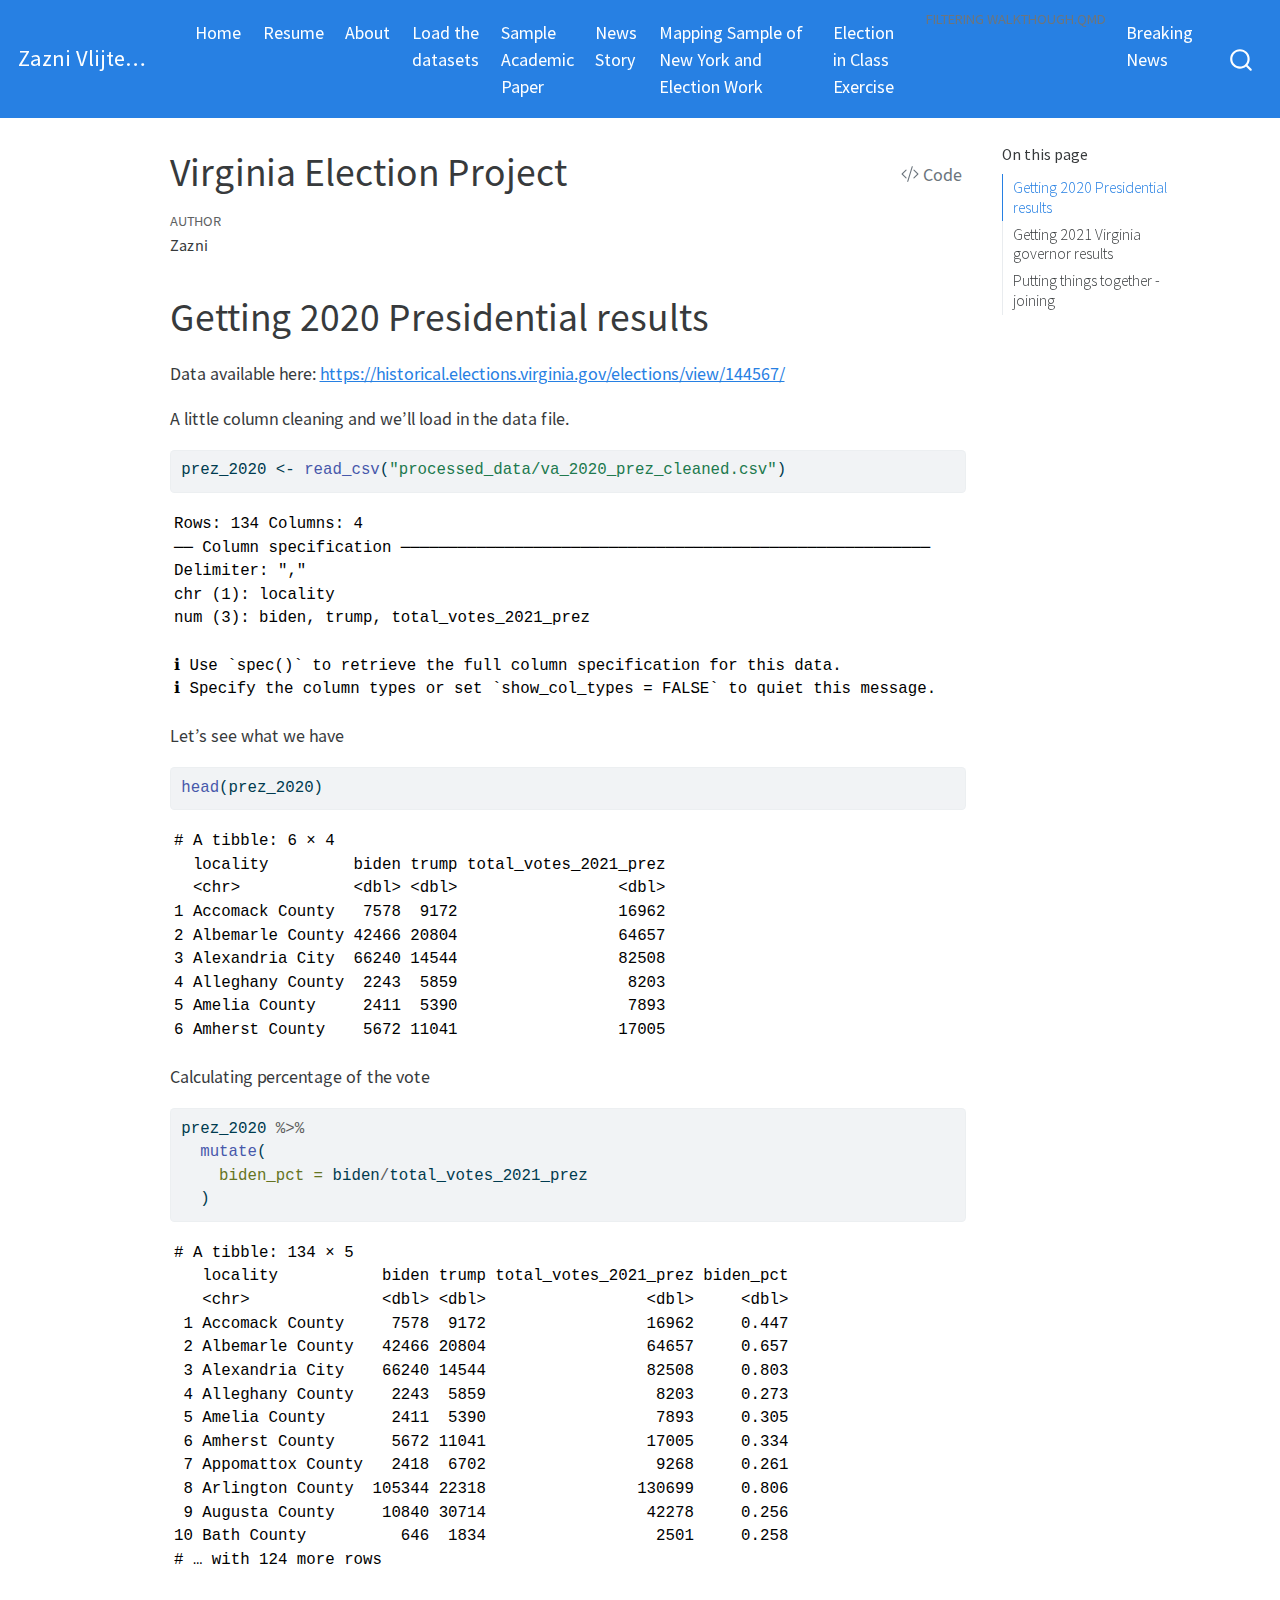
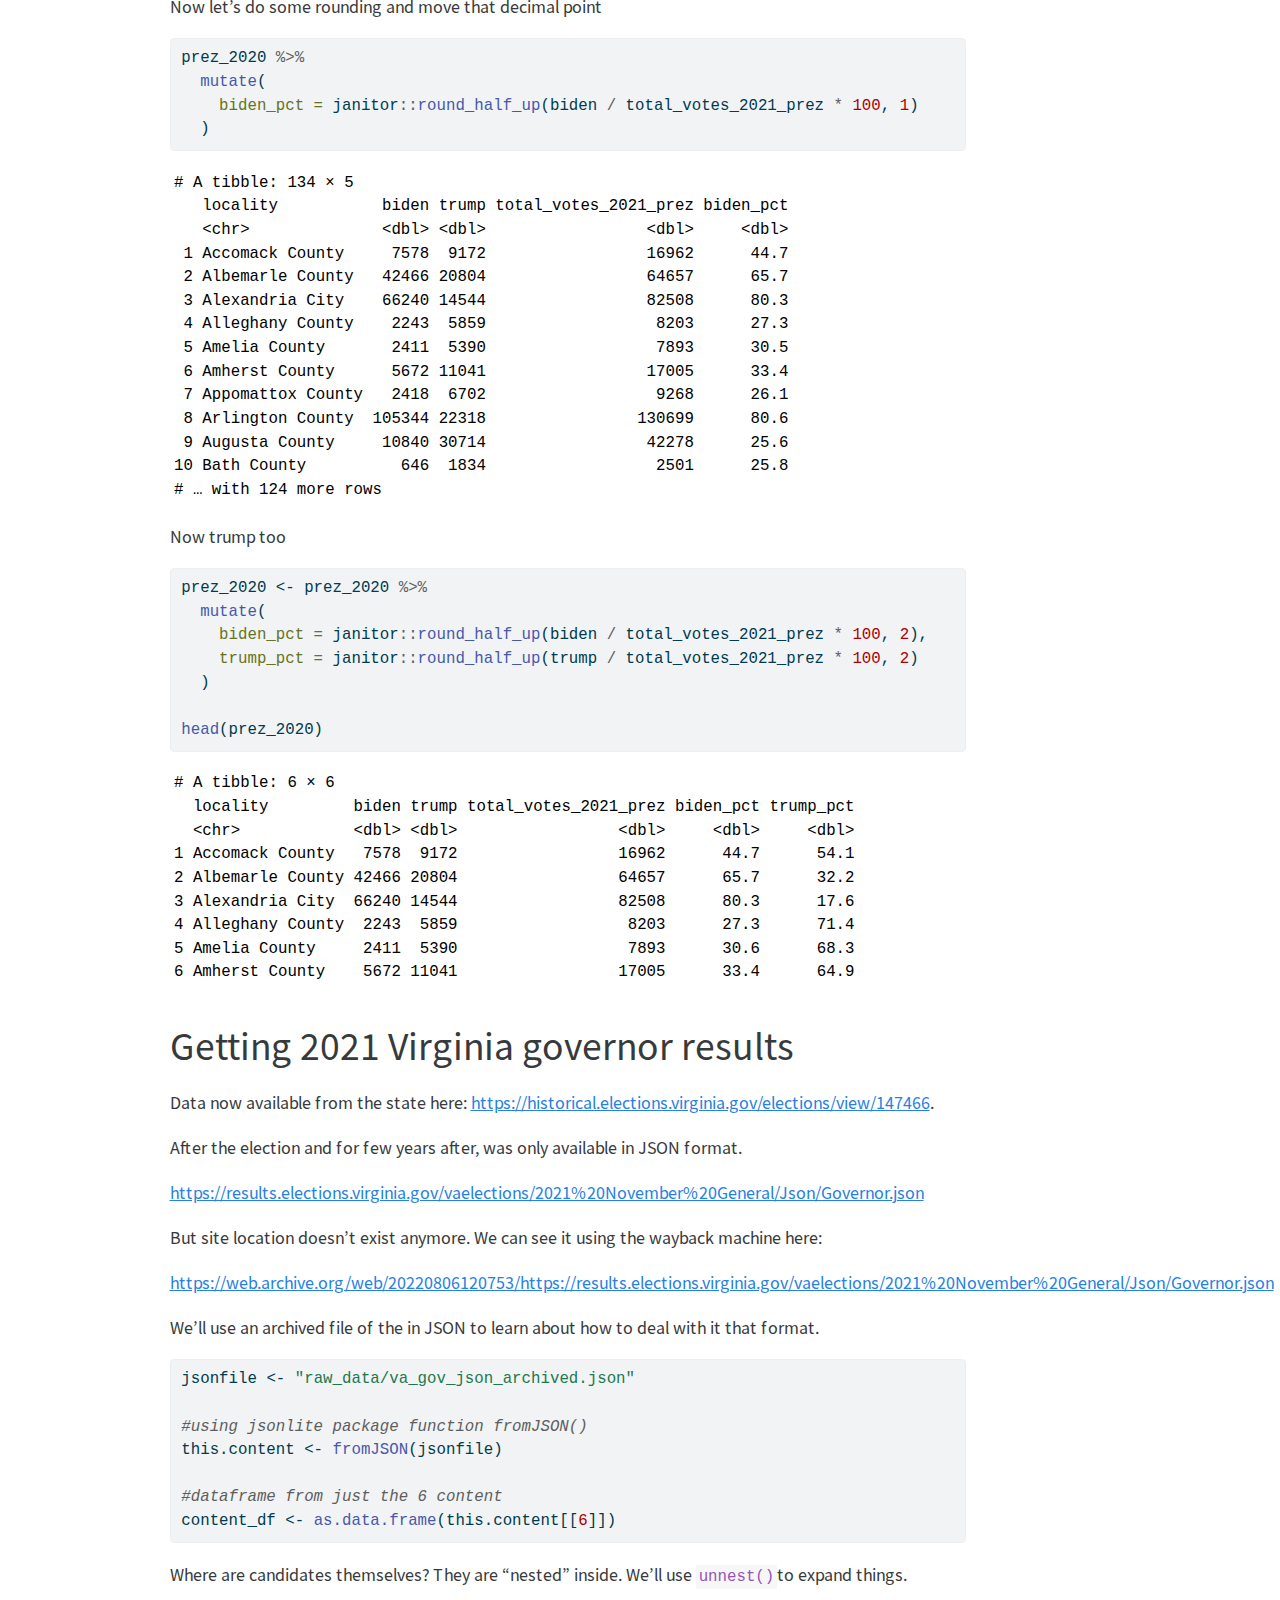
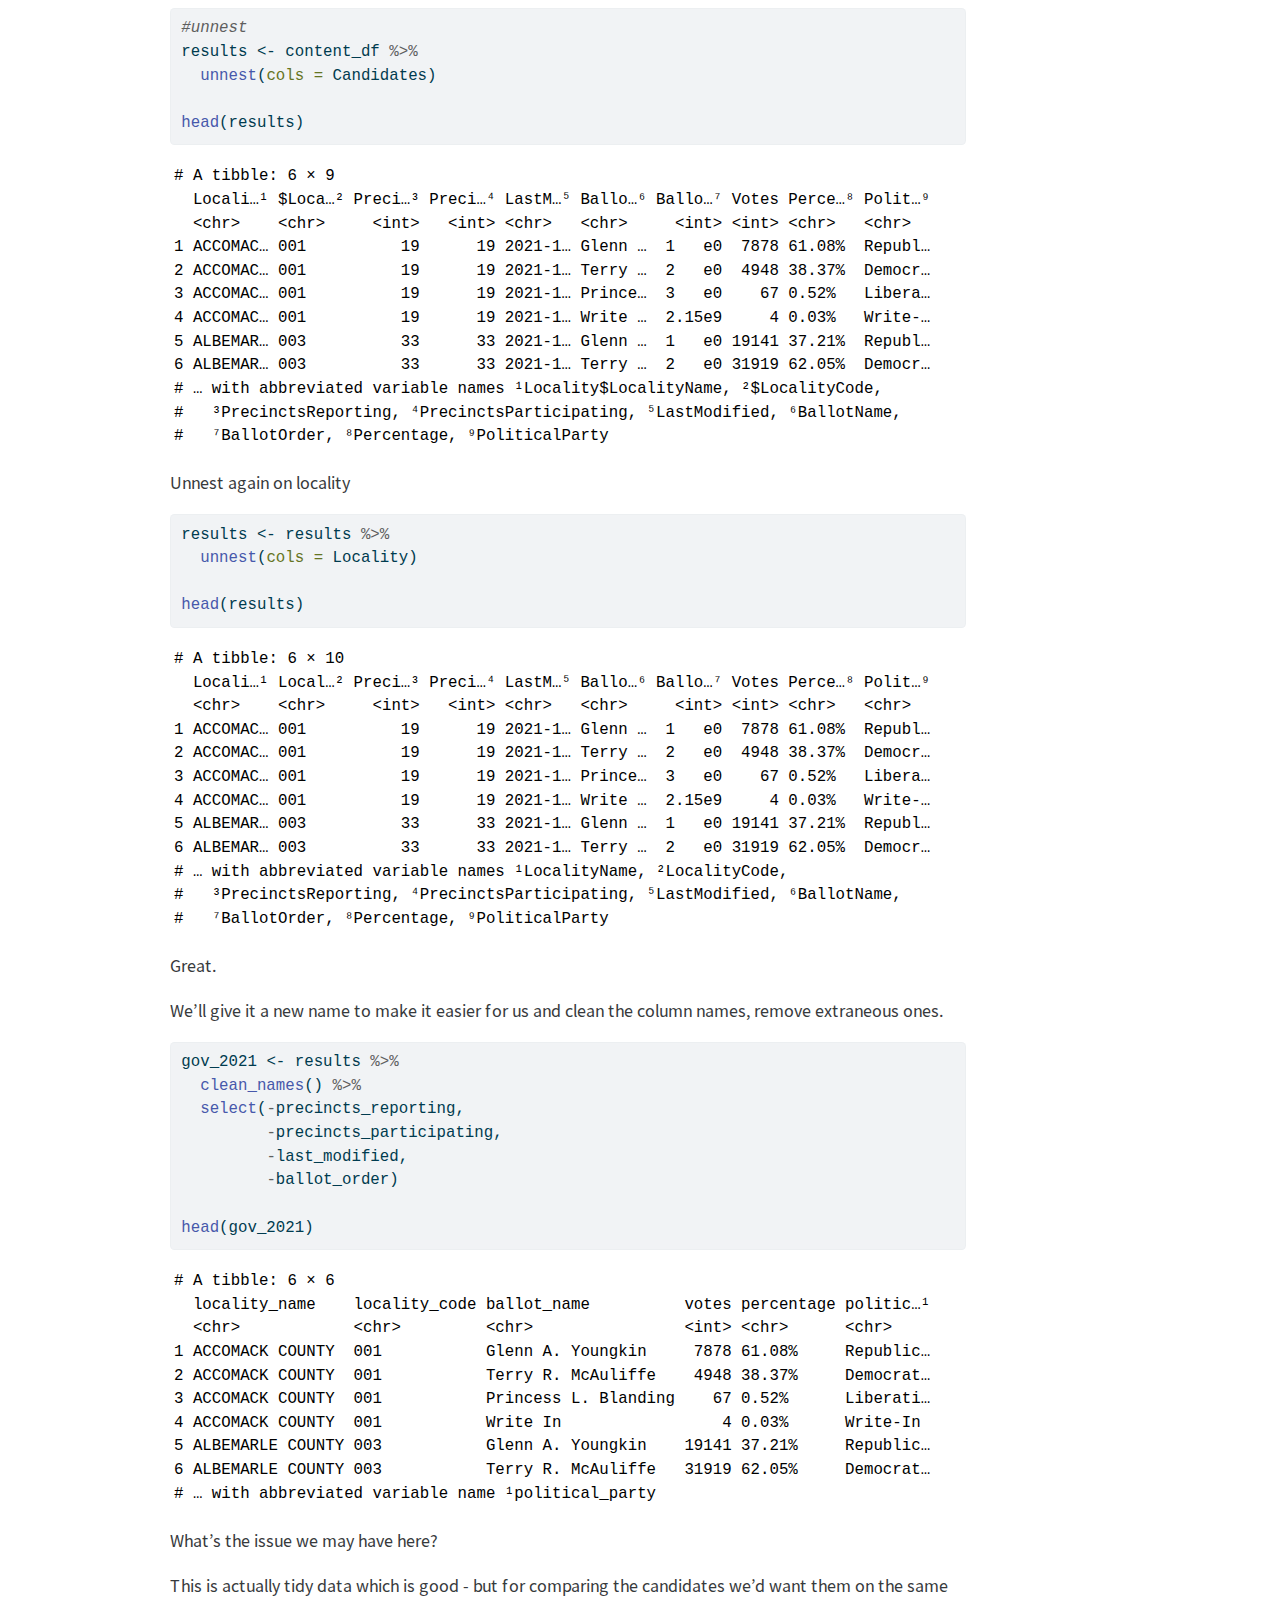
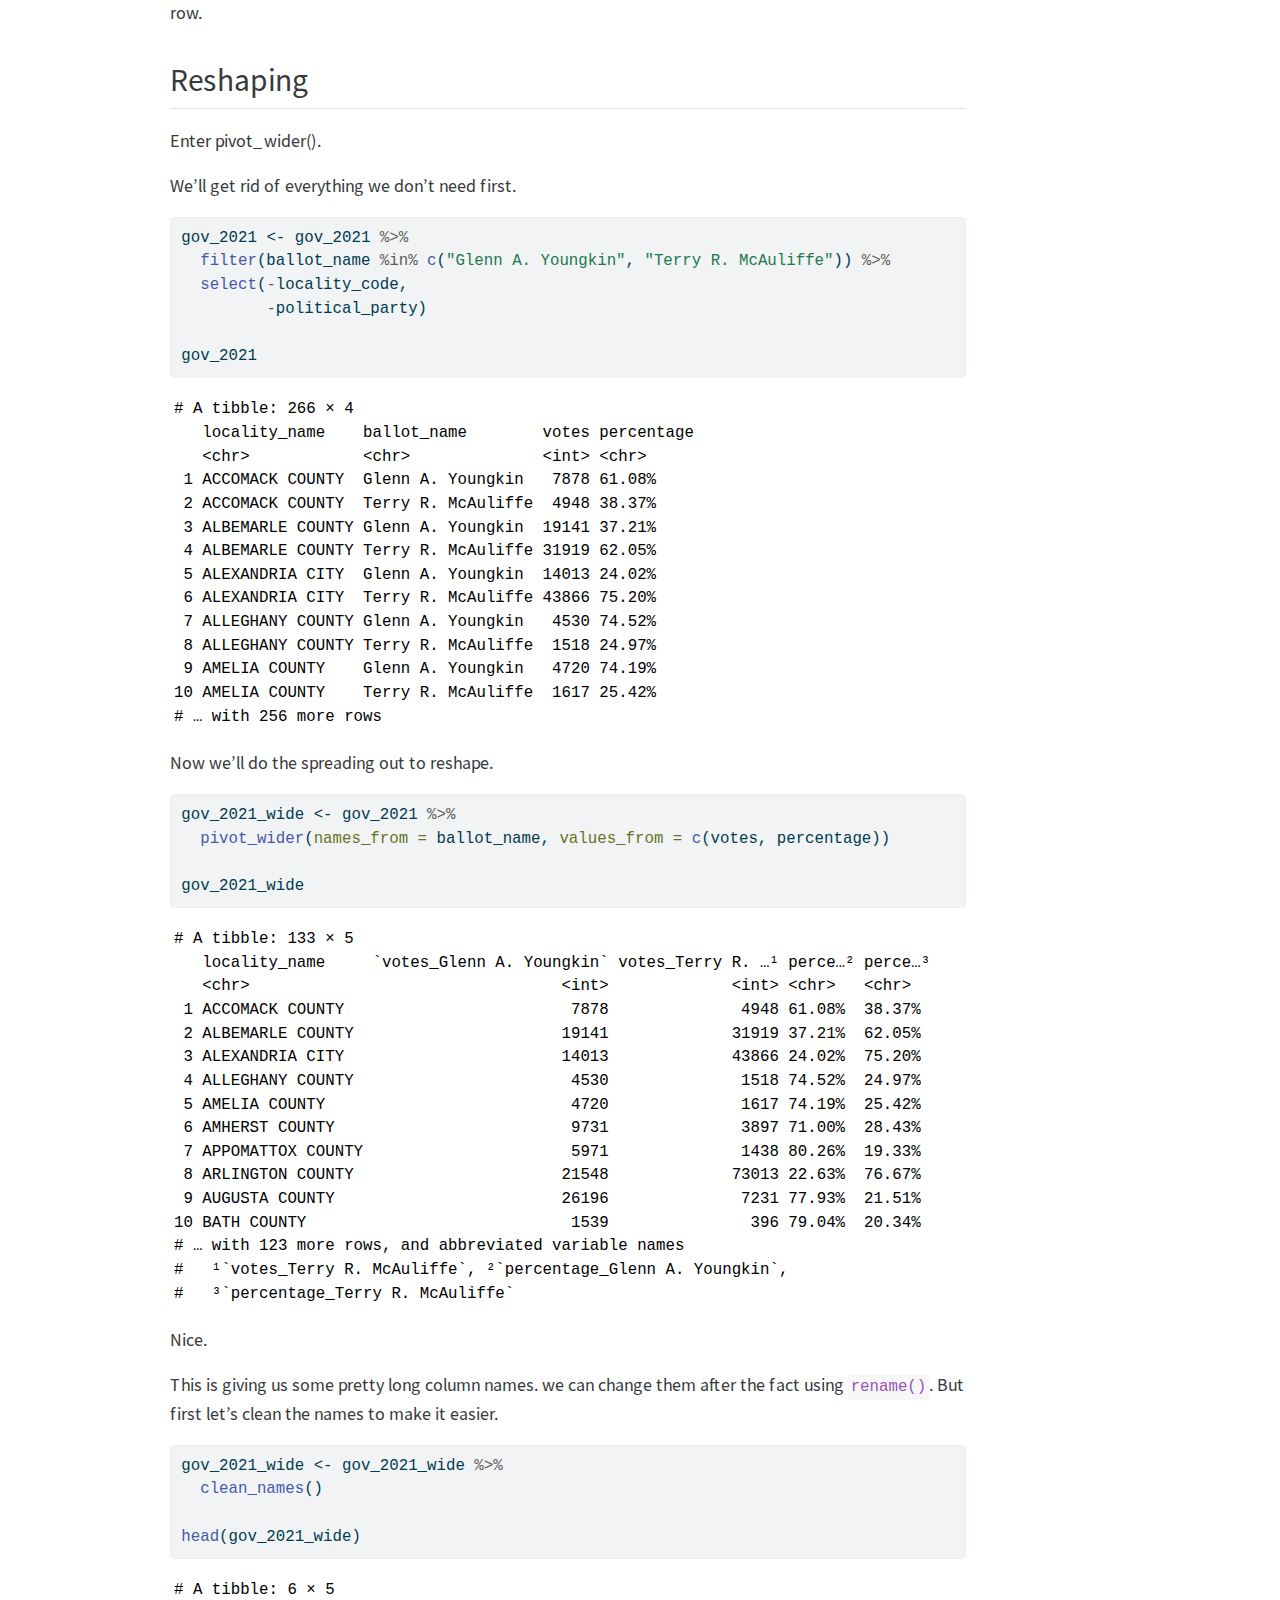
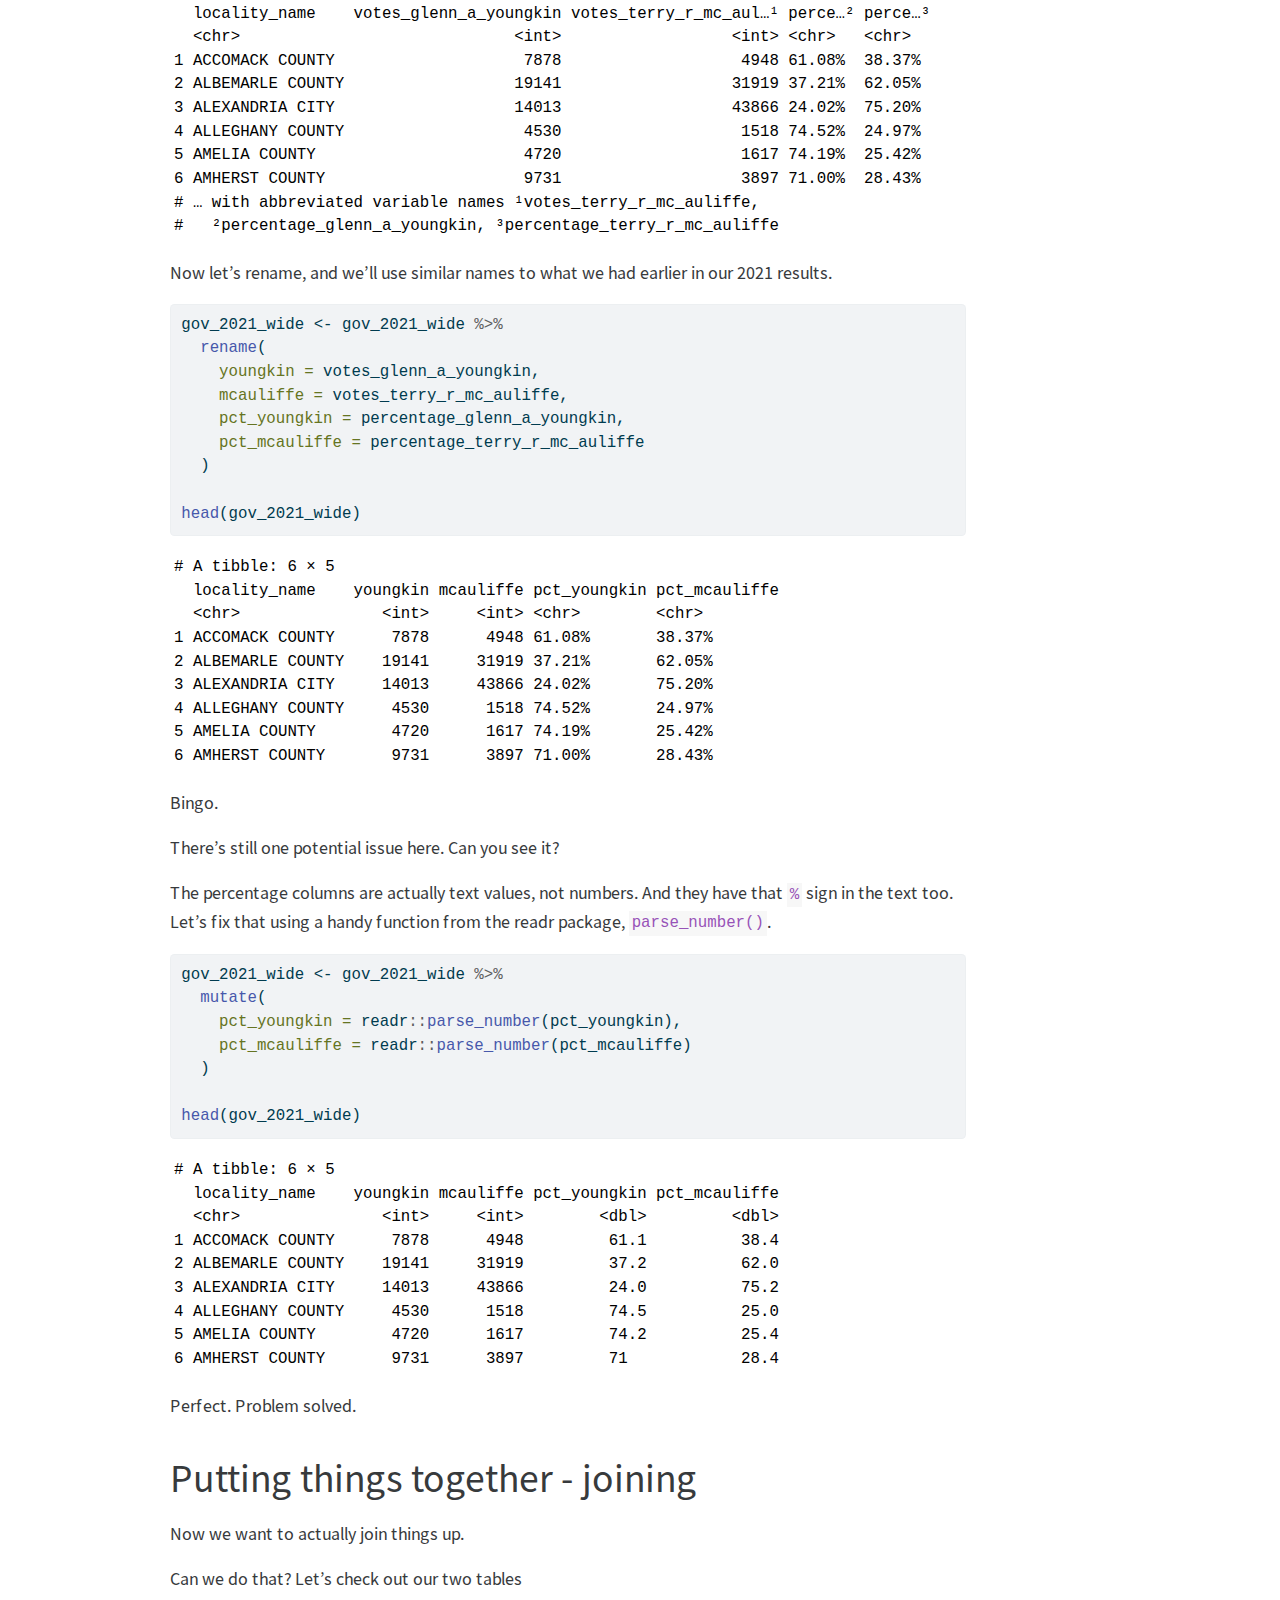
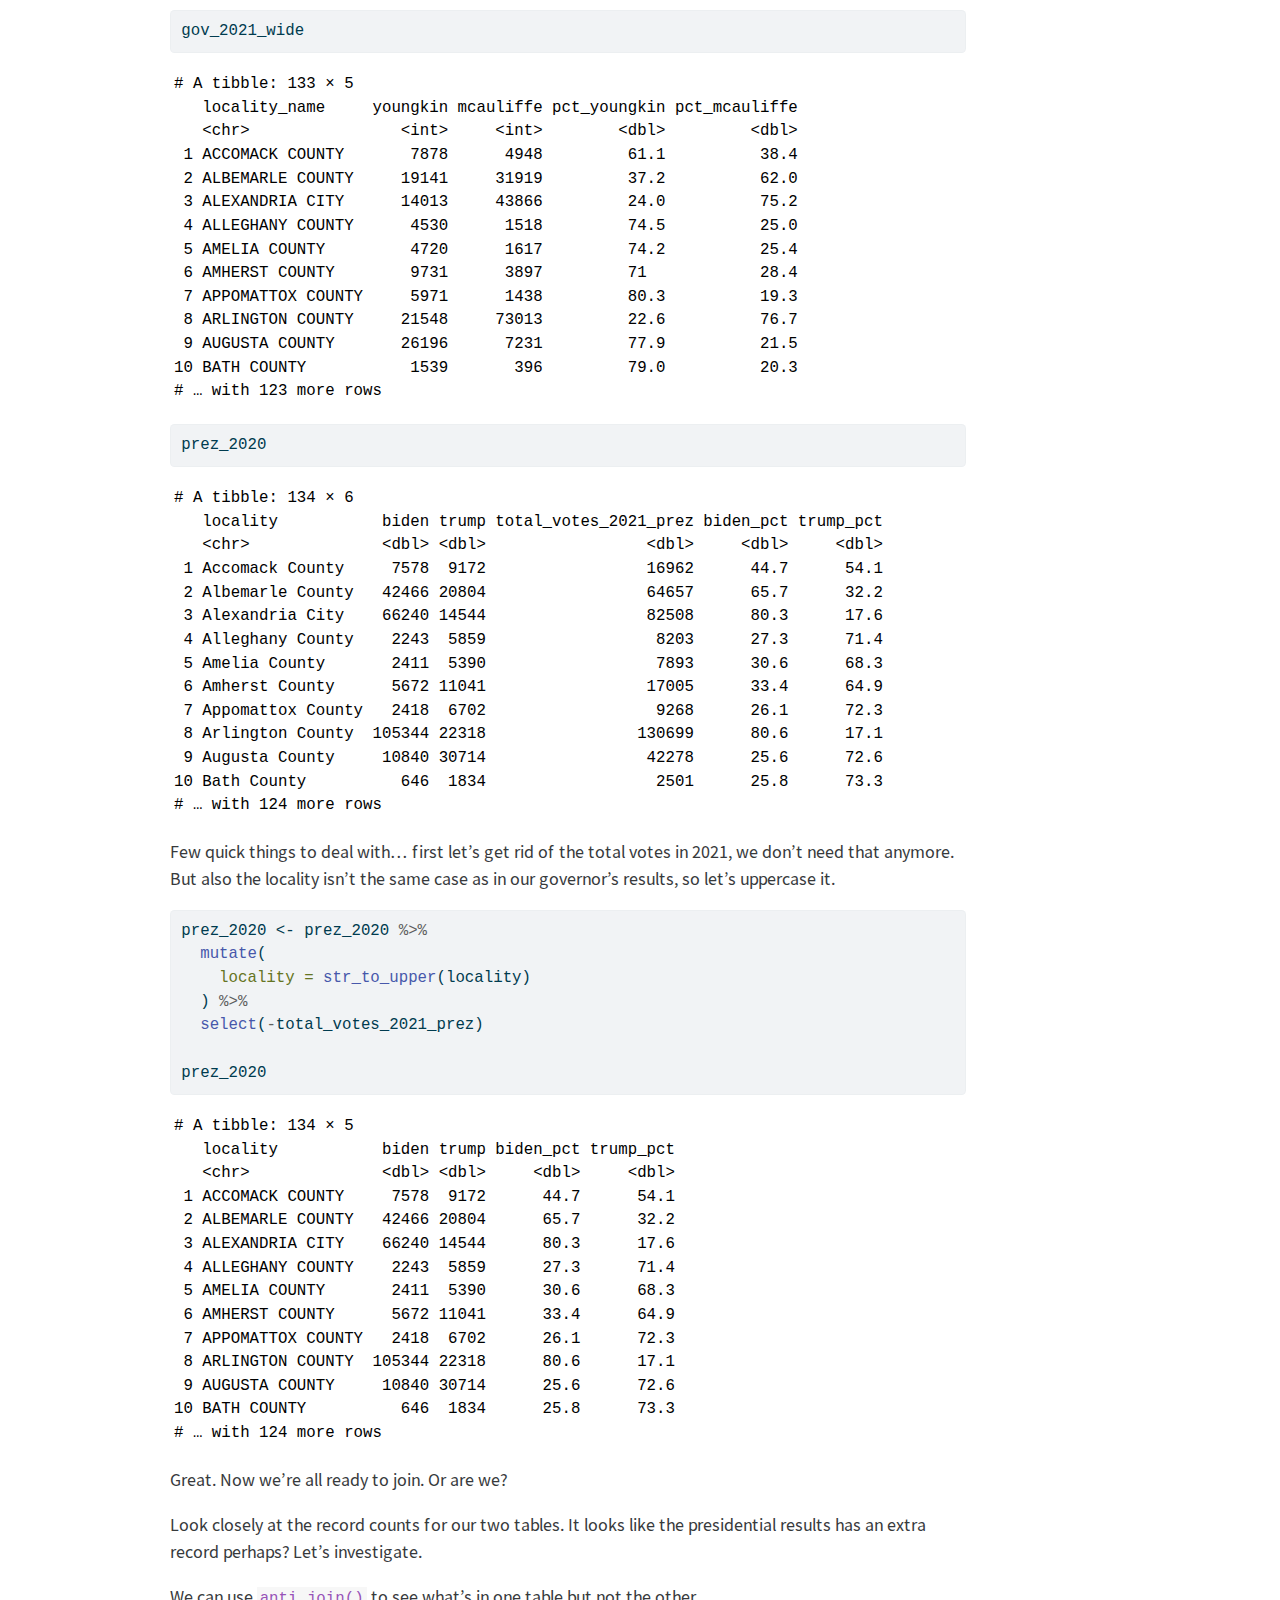
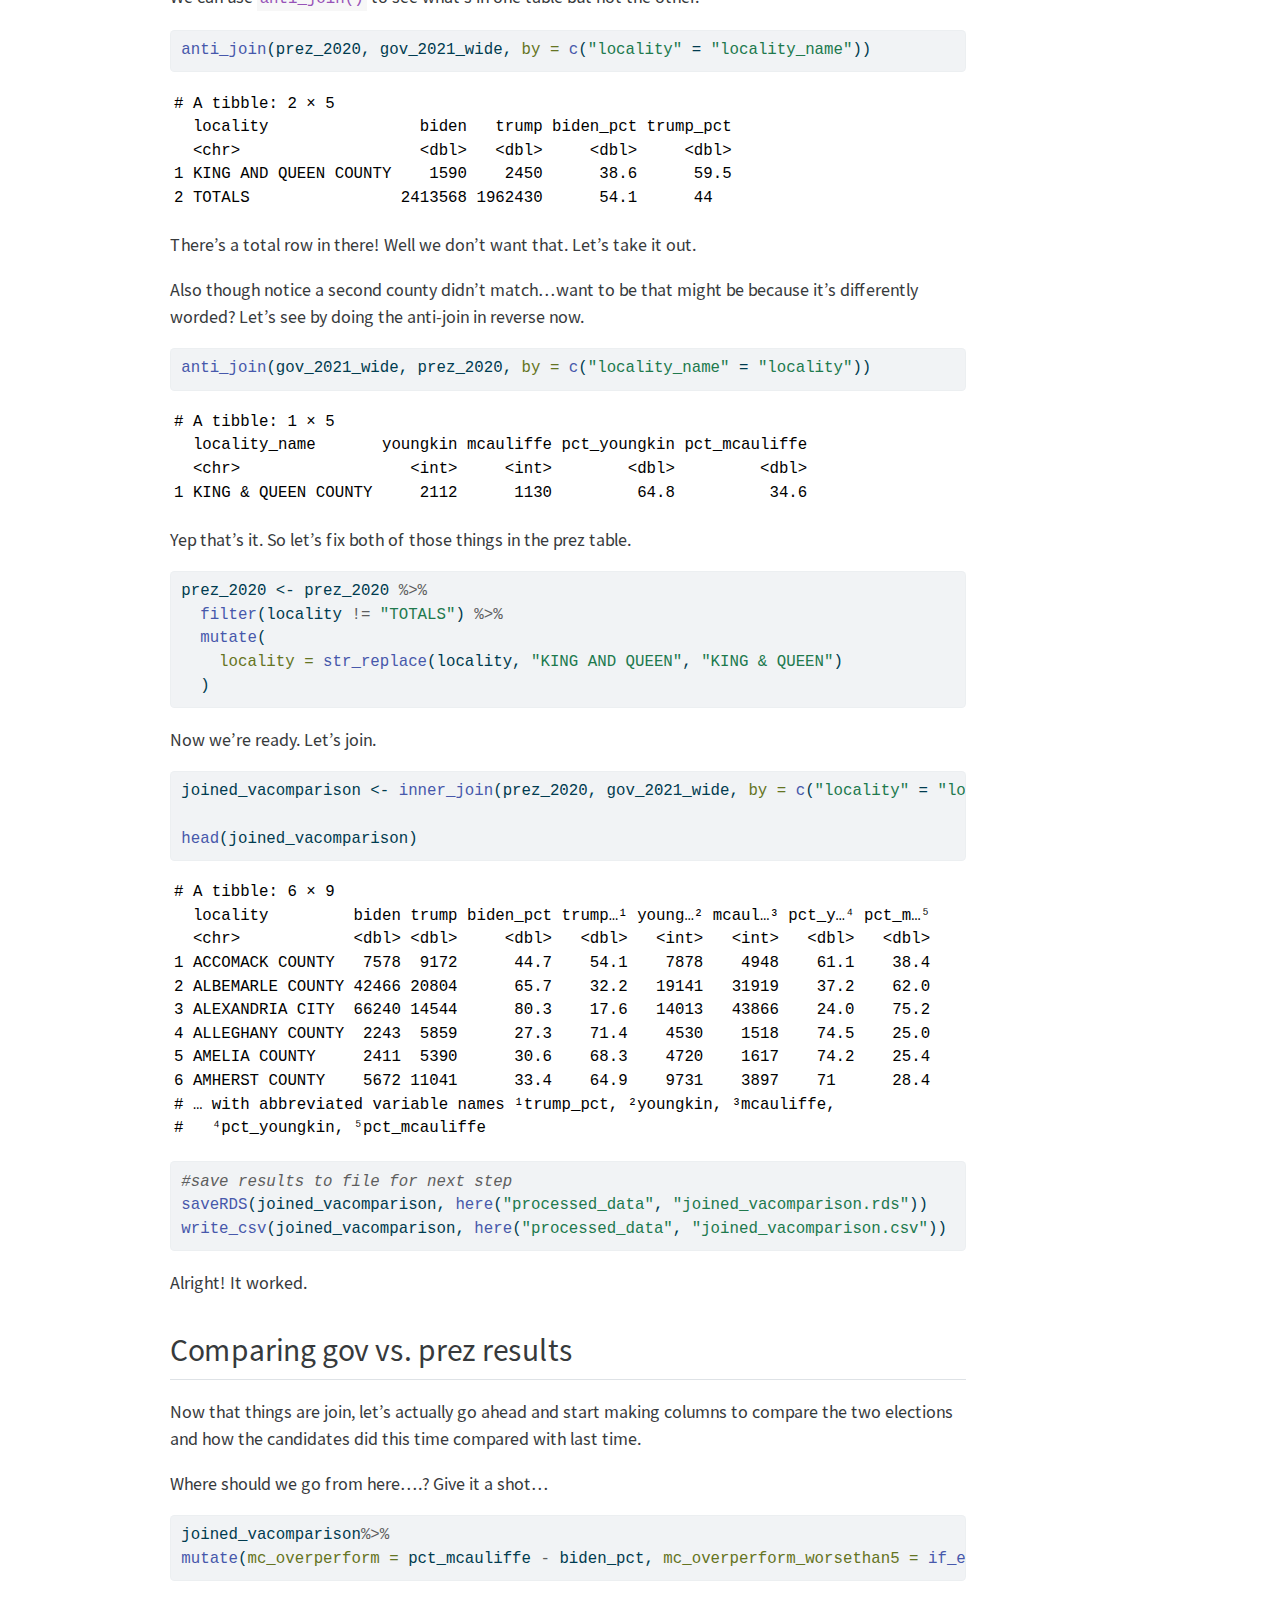
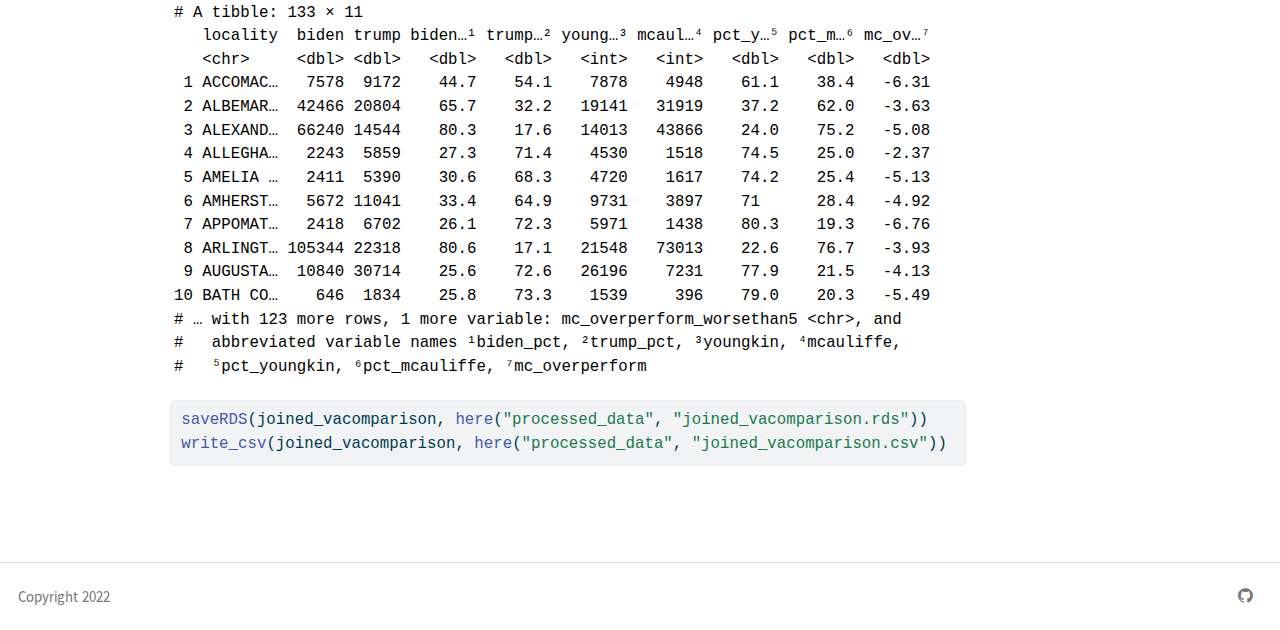
